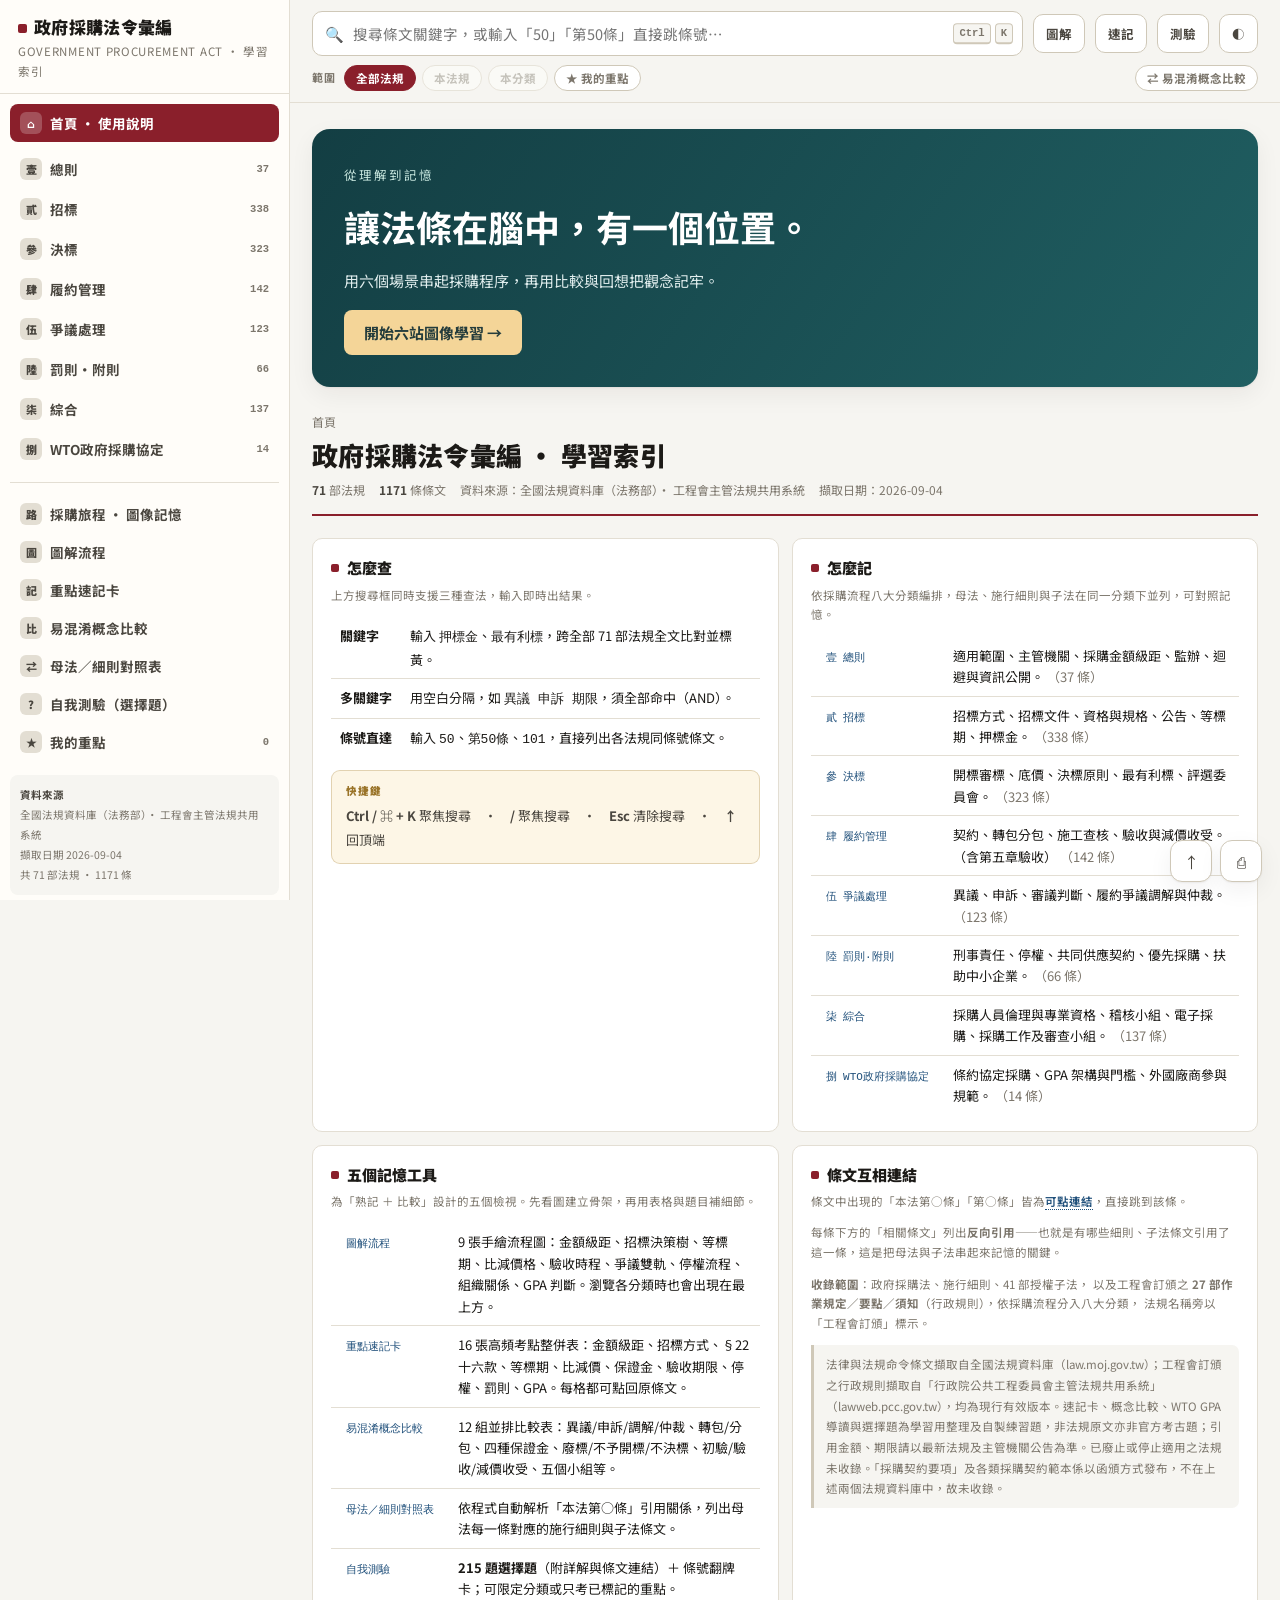
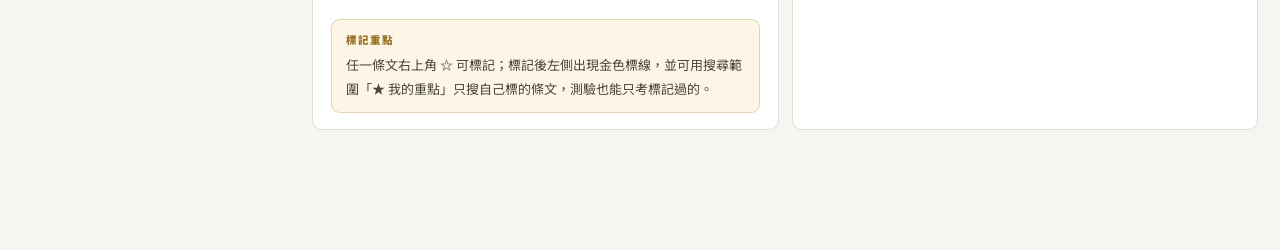
==== 政府採購法令彙編-單檔版.html @ 4bc6023f "Add visual procurement learning journey and recall exercises" ====
<!DOCTYPE html>
<html lang="zh-Hant-TW" data-theme="light">
<head>
<meta charset="utf-8">
<meta name="viewport" content="width=device-width, initial-scale=1">
<title>政府採購法令彙編 · 學習索引網站</title>
<link rel="preconnect" href="https://fonts.googleapis.com">
<link rel="preconnect" href="https://fonts.gstatic.com" crossorigin>
<link href="https://fonts.googleapis.com/css2?family=Noto+Sans+TC:wght@400;500;700;900&family=Noto+Serif+TC:wght@400;600;700&display=swap" rel="stylesheet">
<style>
:root{
  --bg:#f6f5f1; --bg2:#fffdf9; --panel:#ffffff; --ink:#1c1a17; --ink2:#4a463f; --ink3:#7c766c;
  --line:#e3ded3; --line2:#cfc8b8; --accent:#8a1f2b; --accent2:#b8323f; --accent-soft:#fbeeef;
  --gold:#9a7429; --gold-soft:#fdf6e6; --blue:#1f4f7a; --blue-soft:#eaf2f8;
  --mark:#ffe08a; --mark-ink:#4a3500;
  --shadow:0 1px 2px rgba(30,25,15,.06),0 8px 24px rgba(30,25,15,.06);
  --mono:ui-monospace,"Cascadia Mono",Consolas,monospace;
  --sans:"Noto Sans TC",system-ui,"Microsoft JhengHei",sans-serif;
  --serif:"Noto Serif TC",Georgia,"PMingLiU",serif;
  --radius:10px;
}
@media (prefers-color-scheme: dark){
  :root:not([data-theme="light"]){
  --bg:#14161a; --bg2:#1a1d23; --panel:#1e2229; --ink:#e9e6e0; --ink2:#b6b1a8; --ink3:#8a857c;
  --line:#2c313a; --line2:#3d434e; --accent:#e2707c; --accent2:#f2909a; --accent-soft:#2e1f22;
  --gold:#d6ad5c; --gold-soft:#2a2418; --blue:#7fb3dd; --blue-soft:#17242f;
  --mark:#6b5416; --mark-ink:#ffe9a8;
  --shadow:0 1px 2px rgba(0,0,0,.4),0 8px 24px rgba(0,0,0,.35);
  color-scheme:dark;
  }
}
[data-theme="dark"]{
  --bg:#14161a; --bg2:#1a1d23; --panel:#1e2229; --ink:#e9e6e0; --ink2:#b6b1a8; --ink3:#8a857c;
  --line:#2c313a; --line2:#3d434e; --accent:#e2707c; --accent2:#f2909a; --accent-soft:#2e1f22;
  --gold:#d6ad5c; --gold-soft:#2a2418; --blue:#7fb3dd; --blue-soft:#17242f;
  --mark:#6b5416; --mark-ink:#ffe9a8;
  --shadow:0 1px 2px rgba(0,0,0,.4),0 8px 24px rgba(0,0,0,.35);
  color-scheme:dark;
}
*{box-sizing:border-box}
html,body{margin:0;padding:0}
body{background:var(--bg);color:var(--ink);font-family:var(--sans);font-size:15px;line-height:1.75;
  -webkit-font-smoothing:antialiased}
a{color:inherit}
button{font-family:inherit;font-size:inherit;color:inherit;background:none;border:none;cursor:pointer}
mark{background:var(--mark);color:var(--mark-ink);border-radius:2px;padding:0 1px;font-weight:500}
::-webkit-scrollbar{width:10px;height:10px}
::-webkit-scrollbar-thumb{background:var(--line2);border-radius:6px;border:2px solid var(--bg)}
::-webkit-scrollbar-track{background:transparent}

.app{display:grid;grid-template-columns:290px minmax(0,1fr);min-height:100vh}
.side{background:var(--bg2);border-right:1px solid var(--line);position:sticky;top:0;height:100vh;
  display:flex;flex-direction:column;z-index:30}
.main{min-width:0;display:flex;flex-direction:column}

.brand{padding:16px 18px 12px;border-bottom:1px solid var(--line)}
.brand h1{margin:0;font-size:17px;font-weight:900;letter-spacing:.02em;line-height:1.3}
.brand .sub{font-size:11.5px;color:var(--ink3);margin-top:3px;letter-spacing:.06em}
.brand .seal{display:inline-block;width:9px;height:9px;background:var(--accent);border-radius:2px;margin-right:7px;vertical-align:1px}

.navwrap{flex:1;overflow-y:auto;padding:10px 10px 30px}
.navsec{margin-bottom:2px}
.navcat{display:flex;align-items:center;gap:8px;width:100%;text-align:left;padding:8px 10px;border-radius:8px;
  font-weight:700;font-size:13.5px;color:var(--ink2);transition:.13s}
.navcat:hover{background:var(--accent-soft);color:var(--accent)}
.navcat.on{background:var(--accent);color:#fff}
.navcat .ci{width:22px;height:22px;flex:0 0 22px;border-radius:6px;display:grid;place-items:center;
  font-size:11px;font-weight:900;background:var(--line);color:var(--ink2)}
.navcat.on .ci{background:rgba(255,255,255,.22);color:#fff}
.navcat .cn{flex:1;min-width:0}
.navcat .cc{font-size:10.5px;color:var(--ink3);font-family:var(--mono)}
.navcat.on .cc{color:rgba(255,255,255,.75)}
.navlaws{padding:2px 0 6px 12px;margin-left:20px;border-left:1px solid var(--line)}
.navlaw{display:block;width:100%;text-align:left;padding:5px 9px;border-radius:6px;font-size:12.5px;
  color:var(--ink3);line-height:1.45;transition:.12s}
.navlaw:hover{background:var(--accent-soft);color:var(--accent)}
.navlaw.on{background:var(--accent-soft);color:var(--accent);font-weight:700}

.top{position:sticky;top:0;z-index:25;background:color-mix(in srgb,var(--bg) 88%,transparent);
  backdrop-filter:blur(12px);border-bottom:1px solid var(--line);padding:11px 22px}
.topin{display:flex;gap:10px;align-items:center;max-width:1180px;margin:0 auto}
.searchbox{flex:1;position:relative;min-width:0}
.searchbox input{width:100%;padding:11px 96px 11px 40px;border:1.5px solid var(--line2);border-radius:var(--radius);
  background:var(--panel);color:var(--ink);font-size:14.5px;font-family:var(--sans);outline:none;transition:.15s}
.searchbox input:focus{border-color:var(--accent);box-shadow:0 0 0 3px var(--accent-soft)}
.searchbox .ic{position:absolute;left:13px;top:50%;transform:translateY(-50%);color:var(--ink3);pointer-events:none;font-size:15px}
.searchbox .kbd{position:absolute;right:10px;top:50%;transform:translateY(-50%);display:flex;gap:4px;pointer-events:none}
.kbd b{font:600 10.5px/1 var(--mono);color:var(--ink3);background:var(--bg);border:1px solid var(--line2);
  border-bottom-width:2px;border-radius:4px;padding:4px 5px}
.tbtn{padding:9px 12px;border:1.5px solid var(--line2);border-radius:var(--radius);background:var(--panel);
  font-size:12.5px;font-weight:700;color:var(--ink2);white-space:nowrap;transition:.13s}
.tbtn:hover{border-color:var(--accent);color:var(--accent)}
.tbtn.on{background:var(--accent);border-color:var(--accent);color:#fff}

.scoperow{display:flex;gap:6px;align-items:center;max-width:1180px;margin:9px auto 0;flex-wrap:wrap}
.chip{padding:4px 11px;border-radius:999px;border:1px solid var(--line2);font-size:11.5px;font-weight:700;
  color:var(--ink3);background:var(--panel);transition:.12s}
.chip:hover{border-color:var(--accent);color:var(--accent)}
.chip.on{background:var(--accent);border-color:var(--accent);color:#fff}
.scoperow .lbl{font-size:11px;color:var(--ink3);font-weight:700;letter-spacing:.08em;margin-right:2px}

.content{max-width:1180px;margin:0 auto;padding:26px 22px 120px;width:100%}
.crumb{font-size:12px;color:var(--ink3);margin-bottom:6px;letter-spacing:.04em}
.crumb b{color:var(--accent);font-weight:700}
.lawhead{border-bottom:2px solid var(--accent);padding-bottom:14px;margin-bottom:22px}
.lawhead h2{margin:0;font-size:26px;font-weight:900;letter-spacing:.01em;line-height:1.3}
.lawmeta{display:flex;gap:14px;flex-wrap:wrap;margin-top:8px;font-size:12px;color:var(--ink3);align-items:center}
.lawmeta span b{color:var(--ink2);font-weight:700}
.pill{display:inline-block;padding:2px 9px;border-radius:999px;font-size:11px;font-weight:700;
  background:var(--gold-soft);color:var(--gold);border:1px solid color-mix(in srgb,var(--gold) 30%,transparent)}
.pill.b{background:var(--blue-soft);color:var(--blue);border-color:color-mix(in srgb,var(--blue) 30%,transparent)}
.pill.r{background:var(--accent-soft);color:var(--accent);border-color:color-mix(in srgb,var(--accent) 30%,transparent)}

.chdiv{display:flex;align-items:center;gap:12px;margin:34px 0 16px}
.chdiv:first-child{margin-top:4px}
.chdiv h3{margin:0;font-size:15px;font-weight:900;color:var(--accent);letter-spacing:.06em;white-space:nowrap}
.chdiv .ln{flex:1;height:1px;background:linear-gradient(90deg,var(--line2),transparent)}

.art{background:var(--panel);border:1px solid var(--line);border-radius:var(--radius);padding:15px 18px;
  margin-bottom:11px;scroll-margin-top:140px;transition:.18s;position:relative}
.art:hover{border-color:var(--line2);box-shadow:var(--shadow)}
.art.flash{border-color:var(--accent);box-shadow:0 0 0 3px var(--accent-soft)}
.art.marked{border-left:4px solid var(--gold)}
.arthd{display:flex;align-items:center;gap:9px;margin-bottom:9px;flex-wrap:wrap}
.artno{font-weight:900;font-size:15px;color:var(--accent);letter-spacing:.02em}
.artch{font-size:11px;color:var(--ink3);background:var(--bg);border:1px solid var(--line);
  padding:1px 8px;border-radius:999px}
.artacts{margin-left:auto;display:flex;gap:4px;opacity:.25;transition:.15s}
.art:hover .artacts,.art:focus-within .artacts{opacity:1}
.art.marked .artacts{opacity:1}
.iact{width:27px;height:27px;border-radius:7px;display:grid;place-items:center;color:var(--ink3);
  border:1px solid transparent;font-size:13px;transition:.12s}
.iact:hover{background:var(--bg);border-color:var(--line2);color:var(--accent)}
.iact.act{color:var(--gold)}
.artbody{font-family:var(--serif);font-size:15.5px;line-height:1.95;color:var(--ink)}
.artbody p{margin:0 0 7px;position:relative}
.artbody p:last-child{margin-bottom:0}
.artbody p.num{padding-left:26px}
.artbody p.num::before{content:attr(data-n);position:absolute;left:0;top:.35em;font:700 10.5px/1 var(--mono);
  color:var(--ink3);background:var(--bg);border:1px solid var(--line);border-radius:5px;
  width:19px;height:19px;display:grid;place-items:center}
.xref{color:var(--blue);border-bottom:1px dotted var(--blue);cursor:pointer;font-weight:600}
.xref:hover{background:var(--blue-soft)}
.relbar{margin-top:11px;padding-top:9px;border-top:1px dashed var(--line);display:flex;gap:6px;
  flex-wrap:wrap;align-items:center}
.relbar .rl{font-size:10.5px;font-weight:800;color:var(--ink3);letter-spacing:.08em;margin-right:2px}
.relchip{font-size:11px;padding:2px 9px;border-radius:6px;background:var(--blue-soft);color:var(--blue);
  border:1px solid color-mix(in srgb,var(--blue) 22%,transparent);font-weight:600;transition:.12s}
.relchip:hover{background:var(--blue);color:#fff}

.rescount{font-size:12.5px;color:var(--ink3);margin-bottom:14px;padding-bottom:10px;border-bottom:1px solid var(--line)}
.rescount b{color:var(--accent);font-weight:900;font-size:15px}
.resgrp{margin-bottom:20px}
.resgrp h4{margin:0 0 8px;font-size:13px;font-weight:900;color:var(--ink2);display:flex;align-items:center;gap:8px}
.resgrp h4 .n{font:700 10.5px/1 var(--mono);color:var(--ink3);background:var(--bg);
  border:1px solid var(--line);padding:3px 6px;border-radius:5px}
.res{display:block;width:100%;text-align:left;background:var(--panel);border:1px solid var(--line);
  border-radius:9px;padding:11px 14px;margin-bottom:6px;transition:.13s}
.res:hover{border-color:var(--accent);background:var(--accent-soft)}
.res .rno{font-weight:900;color:var(--accent);font-size:13px;margin-right:8px}
.res .rch{font-size:10.5px;color:var(--ink3)}
.res .rtx{font-family:var(--serif);font-size:13.5px;color:var(--ink2);line-height:1.7;margin-top:4px;
  display:-webkit-box;-webkit-line-clamp:3;-webkit-box-orient:vertical;overflow:hidden}
.empty{text-align:center;padding:70px 20px;color:var(--ink3)}
.empty .big{font-size:40px;margin-bottom:10px;opacity:.4}
.empty h3{margin:0 0 6px;font-size:16px;color:var(--ink2)}
.empty p{margin:0;font-size:13px;line-height:2}
.empty code{background:var(--panel);border:1px solid var(--line);padding:1px 6px;border-radius:4px;
  font-family:var(--mono);font-size:12px;color:var(--accent)}

.grid{display:grid;gap:13px}
.g2{grid-template-columns:repeat(auto-fit,minmax(320px,1fr))}
.grid>.card.wide{grid-column:1/-1}

/* 圖解 */
figure.dg{margin:0}
figure.dg .svgwrap{overflow-x:auto;background:var(--bg);border:1px solid var(--line);
  border-radius:10px;padding:16px 14px}
figure.dg svg{display:block;margin:0 auto}
figure.dg .hint-scroll{display:none;font-size:11px;color:var(--ink3);margin-bottom:7px;
  letter-spacing:.04em}
@media(max-width:900px){figure.dg .hint-scroll{display:block}}
figure.dg figcaption{font-size:12.5px;line-height:1.85;color:var(--ink3);margin-top:11px;
  padding-left:11px;border-left:3px solid var(--accent)}
.dgnav{display:flex;gap:6px;flex-wrap:wrap;margin-bottom:18px}
.dgcard{background:var(--panel);border:1px solid var(--line);border-radius:var(--radius);
  padding:16px 18px;margin-bottom:16px}
.dgcard>h3{margin:0 0 12px;font-size:15px;font-weight:900;display:flex;align-items:center;gap:8px}
.dgcard>h3 .dot{width:8px;height:8px;border-radius:2px;background:var(--accent);flex:0 0 8px}
@media print{figure.dg .svgwrap{overflow:visible;border:none;background:none}}

/* 表格式（ASCII）條文 */
.mono{font-family:var(--mono);font-size:12px;line-height:1.5;white-space:pre;overflow-x:auto;
  background:var(--bg);border:1px solid var(--line);border-radius:8px;padding:12px 14px;margin:0}

/* 概念比較 */
.cmptbl{width:100%;border-collapse:separate;border-spacing:0;font-size:13px}
.cmptbl th{position:sticky;top:0;background:var(--panel);text-align:left;font-size:11.5px;font-weight:900;
  color:var(--accent);padding:9px 11px;border-bottom:2px solid var(--accent);white-space:nowrap;z-index:2}
.cmptbl th:first-child{color:var(--ink3);border-bottom-color:var(--line2)}
.cmptbl td{padding:10px 11px;border-bottom:1px solid var(--line);vertical-align:top;line-height:1.7}
.cmptbl td:first-child{font-weight:800;color:var(--ink2);white-space:nowrap;background:var(--bg);
  font-size:12px;border-right:1px solid var(--line)}
.cmptbl tr:last-child td{border-bottom:none}
.cmptbl tbody tr:hover td{background:color-mix(in srgb,var(--accent-soft) 55%,transparent)}
.cmptbl tbody tr:hover td:first-child{background:var(--accent-soft)}
.cmpnav{display:flex;gap:6px;flex-wrap:wrap;margin-bottom:18px}

/* 選擇題 */
.mcq{background:var(--panel);border:1px solid var(--line);border-radius:14px;padding:24px 24px 20px;
  box-shadow:var(--shadow)}
.mcq .qn{font:800 11px/1 var(--mono);color:var(--ink3);letter-spacing:.1em;margin-bottom:10px}
.mcq .qt{font-family:var(--serif);font-size:16.5px;line-height:1.85;font-weight:600;margin-bottom:16px}
.opts{display:flex;flex-direction:column;gap:8px}
.opt{display:flex;gap:11px;align-items:flex-start;text-align:left;width:100%;padding:11px 14px;
  border:1.5px solid var(--line2);border-radius:9px;background:var(--panel);transition:.13s;line-height:1.7;font-size:14px}
.opt:hover:not(:disabled){border-color:var(--accent);background:var(--accent-soft)}
.opt:disabled{cursor:default}
.opt .lt{flex:0 0 22px;height:22px;border-radius:6px;display:grid;place-items:center;
  font:800 11px/1 var(--mono);background:var(--bg);border:1px solid var(--line2);color:var(--ink3);margin-top:2px}
.opt.right{border-color:#2f7d52;background:color-mix(in srgb,#2f7d52 12%,transparent)}
.opt.right .lt{background:#2f7d52;border-color:#2f7d52;color:#fff}
.opt.wrong{border-color:var(--accent);background:var(--accent-soft)}
.opt.wrong .lt{background:var(--accent);border-color:var(--accent);color:#fff}
.expl{margin-top:16px;padding:13px 15px;border-radius:9px;background:var(--gold-soft);
  border:1px solid color-mix(in srgb,var(--gold) 28%,transparent);font-size:13.5px;line-height:1.85}
.expl .lb{font-size:10.5px;font-weight:900;letter-spacing:.1em;color:var(--gold);margin-bottom:5px}
.expl b{color:var(--ink)}
.score{display:flex;gap:14px;justify-content:center;align-items:center;margin-top:14px;
  font-size:12.5px;color:var(--ink3);font-family:var(--mono);flex-wrap:wrap}
.score b{font-size:15px}
.score .ok{color:#2f7d52}
.score .ng{color:var(--accent)}
.bar{height:5px;border-radius:3px;background:var(--line);overflow:hidden;margin-top:14px}
.bar i{display:block;height:100%;background:var(--accent);transition:width .3s}
.card{background:var(--panel);border:1px solid var(--line);border-radius:var(--radius);padding:16px 18px}
.card h3{margin:0 0 4px;font-size:15px;font-weight:900;display:flex;align-items:center;gap:8px}
.card h3 .dot{width:8px;height:8px;border-radius:2px;background:var(--accent);flex:0 0 8px}
.card .hint{font-size:11.5px;color:var(--ink3);margin:0 0 12px;line-height:1.7}
table.t{width:100%;border-collapse:collapse;font-size:13px}
table.t th{text-align:left;font-size:11px;letter-spacing:.06em;color:var(--ink3);font-weight:800;
  padding:7px 9px;border-bottom:1.5px solid var(--line2);white-space:nowrap}
table.t td{padding:8px 9px;border-bottom:1px solid var(--line);vertical-align:top;line-height:1.65}
table.t tr:last-child td{border-bottom:none}
table.t tbody tr:hover{background:var(--bg)}
table.t td.k{font-weight:700;color:var(--ink);white-space:nowrap}
.ref{font-family:var(--mono);font-size:11px;color:var(--blue);cursor:pointer;white-space:nowrap}
.ref:hover{text-decoration:underline}
.tablewrap{overflow-x:auto}
.mnemo{background:var(--gold-soft);border:1px solid color-mix(in srgb,var(--gold) 28%,transparent);
  border-radius:9px;padding:11px 14px;margin-top:11px}
.mnemo .lb{font-size:10.5px;font-weight:900;letter-spacing:.1em;color:var(--gold);margin-bottom:4px}
.mnemo p{margin:0;font-size:13px;line-height:1.85;color:var(--ink2)}
.note{font-size:11.5px;color:var(--ink3);line-height:1.8;background:var(--bg);border-left:3px solid var(--line2);
  padding:9px 12px;border-radius:0 7px 7px 0;margin-top:12px}

.fcwrap{max-width:660px;margin:0 auto}
.fc{background:var(--panel);border:1px solid var(--line);border-radius:14px;padding:30px 26px;min-height:280px;
  display:flex;flex-direction:column;justify-content:center;box-shadow:var(--shadow)}
.fc .q{font-size:11px;font-weight:900;letter-spacing:.12em;color:var(--accent);margin-bottom:14px}
.fc .body{font-family:var(--serif);font-size:16px;line-height:1.95}
.fc .ans{margin-top:18px;padding-top:16px;border-top:1px dashed var(--line2)}
.fc .ans .big{font-size:22px;font-weight:900;color:var(--accent)}
.fc .ans .lw{font-size:12.5px;color:var(--ink3);margin-top:3px}
.fcbar{display:flex;gap:8px;justify-content:center;margin-top:16px;flex-wrap:wrap}
.fcstat{text-align:center;font-size:12px;color:var(--ink3);margin-top:12px;font-family:var(--mono)}
.blank{display:inline-block;min-width:56px;border-bottom:2px solid var(--accent);color:transparent;
  user-select:none;text-align:center;font-weight:900}
.blank.show{color:var(--accent);border-bottom-color:transparent}

.cmp{display:grid;grid-template-columns:1fr 1fr;gap:13px;align-items:start}
.cmpcol h4{margin:0 0 9px;font-size:12px;font-weight:900;letter-spacing:.08em;color:var(--ink3);
  padding-bottom:6px;border-bottom:1.5px solid var(--line2)}
@media(max-width:860px){.cmp{grid-template-columns:1fr}}

.sectitle{font-size:20px;font-weight:900;margin:0 0 4px}
.secsub{font-size:12.5px;color:var(--ink3);margin:0 0 20px;line-height:1.8}
.hidden{display:none!important}
.sk{position:fixed;bottom:18px;right:18px;z-index:60;display:flex;gap:8px}
.fab{width:42px;height:42px;border-radius:12px;background:var(--panel);border:1px solid var(--line2);
  box-shadow:var(--shadow);display:grid;place-items:center;font-size:15px;color:var(--ink2);transition:.15s}
.fab:hover{border-color:var(--accent);color:var(--accent)}
.mobtoggle{display:none}
.scrim{position:fixed;inset:0;background:rgba(0,0,0,.4);z-index:29;display:none}
.scrim.on{display:block}
@media(max-width:900px){
  .app{grid-template-columns:1fr}
  .side{position:fixed;left:0;top:0;width:280px;transform:translateX(-100%);transition:.22s;box-shadow:var(--shadow)}
  .side.open{transform:none}
  .mobtoggle{display:grid;place-items:center;width:38px;height:38px;flex:0 0 38px;
    border:1.5px solid var(--line2);border-radius:var(--radius);background:var(--panel)}
  .content{padding:18px 14px 110px}
  .lawhead h2{font-size:21px}
  .top{padding:9px 14px}
  .searchbox .kbd{display:none}
  .searchbox input{padding-right:14px}
}
@media print{
  .side,.top,.sk,.artacts,.relbar,.scrim{display:none!important}
  .app{display:block}
  .art{break-inside:avoid;border:none;border-bottom:1px solid #ccc;border-radius:0;box-shadow:none}
}

.journey-hero{background:linear-gradient(125deg,#133e43,#205f62);color:#fff;padding:32px;border-radius:18px;margin:0 0 24px;box-shadow:var(--shadow)}
.journey-hero small{color:#c5e4dc;letter-spacing:.16em}.journey-hero h2{font-size:clamp(24px,3vw,36px);line-height:1.5;margin:12px 0}.journey-hero p{color:#e1eeee}
.journey-start{background:#f4d598;color:#243c3c;border-radius:8px;padding:12px 20px;font-weight:700}
.journey-route{display:grid;grid-template-columns:repeat(6,1fr);gap:10px;margin:24px 0}.journey-route a{text-align:center;text-decoration:none;border:1px solid var(--line);border-radius:12px;padding:12px;background:var(--panel)}.journey-route span{display:block;font-size:28px;color:var(--blue)}
.journey-grid{display:grid;grid-template-columns:repeat(2,minmax(0,1fr));gap:22px;margin-bottom:24px}.journey-station{border:1px solid var(--line);border-radius:16px;overflow:hidden;background:var(--panel);scroll-margin-top:100px}.scene{display:flex;align-items:center;justify-content:space-between;background:var(--blue-soft);color:var(--blue);padding:20px 26px}.scene span{font-size:54px}.scene b{font:700 42px var(--mono);opacity:.45}.station-body{padding:24px}.station-body h3{font-size:24px;margin:4px 0 16px}.station-body small{color:var(--ink3)}.scene-example{padding:12px;border-left:3px solid var(--gold);background:var(--gold-soft)}.station-body details{border-top:1px solid var(--line);padding:14px 0}.station-body summary{cursor:pointer;font-weight:700}.station-actions{display:flex;flex-wrap:wrap;gap:8px;margin:14px 0}.station-body label{font-size:13px;cursor:pointer}.station-body input{accent-color:var(--blue)}
.journey button:focus-visible,.journey a:focus-visible,.journey summary:focus-visible,.journey-start:focus-visible{outline:3px solid var(--gold);outline-offset:4px}
@media(max-width:760px){.journey-grid{grid-template-columns:1fr}.journey-route{grid-template-columns:repeat(3,1fr)}.journey-hero{padding:24px}.station-body{padding:18px}}
@media print{.journey-hero{background:white;color:black}.journey-hero p,.journey-hero small{color:black}.journey-grid{display:block}.journey-station{break-inside:avoid;margin:16px 0}.station-actions,.station-body label{display:none}}

</style>
</head>
<body>
<div class="app">
  <aside class="side" id="side">
    <div class="brand">
      <h1><span class="seal"></span>政府採購法令彙編</h1>
      <div class="sub">GOVERNMENT PROCUREMENT ACT · 學習索引</div>
    </div>
    <nav class="navwrap" id="nav"></nav>
  </aside>

  <div class="main">
    <header class="top">
      <div class="topin">
        <button class="mobtoggle" id="mob" title="目錄">☰</button>
        <div class="searchbox">
          <span class="ic">🔍</span>
          <input id="q" type="search" autocomplete="off" spellcheck="false"
            placeholder="搜尋條文關鍵字，或輸入「50」「第50條」直接跳條號…">
          <span class="kbd"><b>Ctrl</b><b>K</b></span>
        </div>
        <button class="tbtn" id="btnDg" title="圖解流程">圖解</button>
        <button class="tbtn" id="btnMemo" title="速記卡">速記</button>
        <button class="tbtn" id="btnQuiz" title="自我測驗">測驗</button>
        <button class="tbtn" id="btnTheme" title="切換深淺色">◐</button>
      </div>
      <div class="scoperow" id="scoperow">
        <span class="lbl">範圍</span>
        <button class="chip on" data-scope="all">全部法規</button>
        <button class="chip" data-scope="law">本法規</button>
        <button class="chip" data-scope="cat">本分類</button>
        <button class="chip" data-scope="mark">★ 我的重點</button>
        <span style="flex:1"></span>
        <button class="chip" id="btnCmp">⇄ 易混淆概念比較</button>
      </div>
    </header>
    <main class="content" id="view"></main>
  </div>
</div>
<div class="scrim" id="scrim"></div>
<div class="sk">
  <button class="fab" id="fabTop" title="回到頂端">↑</button>
  <button class="fab" id="fabPrint" title="列印本頁">⎙</button>
</div>

<script>window.LAW = {"meta":{"generated":"2026-09-04","source":"全國法規資料庫（法務部）· 工程會主管法規共用系統","note":"法律與法規命令條文擷取自全國法規資料庫（law.moj.gov.tw）；工程會訂頒之行政規則擷取自「行政院公共工程委員會主管法規共用系統」（lawweb.pcc.gov.tw），均為現行有效版本。速記卡、概念比較、WTO GPA 導讀與選擇題為學習用整理及自製練習題，非法規原文亦非官方考古題；引用金額、期限請以最新法規及主管機關公告為準。已廢止或停止適用之法規未收錄。「採購契約要項」及各類採購契約範本係以函頒方式發布，不在上述兩個法規資料庫中，故未收錄。"},"cats":[{"id":"g","code":"壹","name":"總則","desc":"適用範圍、主管機關、採購金額級距、監辦、迴避與資訊公開。"},{"id":"b","code":"貳","name":"招標","desc":"招標方式、招標文件、資格與規格、公告、等標期、押標金。"},{"id":"d","code":"參","name":"決標","desc":"開標審標、底價、決標原則、最有利標、評選委員會。"},{"id":"p","code":"肆","name":"履約管理","desc":"契約、轉包分包、施工查核、驗收與減價收受。（含第五章驗收）"},{"id":"r","code":"伍","name":"爭議處理","desc":"異議、申訴、審議判斷、履約爭議調解與仲裁。"},{"id":"s","code":"陸","name":"罰則·附則","desc":"刑事責任、停權、共同供應契約、優先採購、扶助中小企業。"},{"id":"z","code":"柒","name":"綜合","desc":"採購人員倫理與專業資格、稽核小組、電子採購、採購工作及審查小組。"},{"id":"w","code":"捌","name":"WTO政府採購協定","desc":"條約協定採購、GPA 架構與門檻、外國廠商參與規範。","intro":"\n<p><b>一、GPA 的性質</b>：世界貿易組織《政府採購協定》(Agreement on Government Procurement, GPA) 屬\n<b>複邊協定</b>，只拘束簽署國，而非全體 WTO 會員。其開放範圍不是全面開放，而是逐一載明於各國的\n<b>市場開放清單</b>（適用機關、適用標的、門檻金額、保留條件）。我國之縣（市）政府及鄉鎮市公所不在開放範圍。</p>\n<p><b>二、我國的銜接方式</b>：我國於民國 88 年 5 月 27 日施行政府採購法，即是為配合 GPA 而制定；\n其招標方式（公開／選擇性／限制性）、等標期、異議申訴制度均對應 GPA 的架構。實際適用時，\n採購法<button class=\"ref\" data-go=\"A0030057#17\">§17</button>、\n<button class=\"ref\" data-go=\"A0030057#43\">§43</button>、\n<button class=\"ref\" data-go=\"A0030057#44\">§44</button>、\n<button class=\"ref\" data-go=\"A0030057#105\">§105</button>、\n<button class=\"ref\" data-go=\"A0030057#106\">§106</button>\n為主要的條約協定條款；未達門檻或不屬條約協定範圍者，則回到\n<b>外國廠商參與非條約協定採購處理辦法</b>處理。</p>\n<p><b>三、GPA 條文架構</b>：協定本身含序文及 24 條條文，另以附錄列出各國開放清單。主要規範事項為：\n適用對象及範圍、門檻金額與案件金額計算、<b>國民待遇與不歧視原則</b>、招標方式、邀標公告與決標資訊公開、\n招標文件與技術規範、廠商資格條件、等標期下限、投開決標程序、協商、\n<b>禁止以補償交易(Offset)作為資格條件或決標要件</b>、原產地認定、廠商申訴程序、國與國爭端解決、\n資訊提供義務、除外情況（國防安全等）、對開發中國家之特別待遇、政府採購委員會。</p>\n<div class=\"note\">本導讀係依行政院公共工程委員會全球資訊網「認識 WTO 政府採購協定」之內容整理，屬<b>學習用摘要</b>，\n非法規原文。GPA 另有 2012 年修正版（GPA 2012），門檻金額以特別提款權(SDR)計價、每兩年換算檢討一次，\n最新數值請以工程會「政府採購條約協定／我國門檻金額」公告為準。</div>\n"}],"memo":[{"wide":true,"t":"三大金額級距（最高頻考點）","h":"採購法本身不寫金額，金額由主管機關依 §12Ⅲ、§13Ⅲ 另行公告；巨額採購則規定於認定標準。","table":{"head":["級距","現行金額","法源","主要法律效果"],"rows":[["小額採購","新臺幣 <b>15 萬元</b>以下<br><span style=\"color:var(--ink3)\">（公告金額十分之一）</span>","<button class=\"ref\" data-go=\"A0030067#5\">未達公告金額招標辦法§5</button>","得不經公告程序，逕洽廠商採購；免適用公告及等標期規定。"],["公告金額","工程、財物、勞務均為<br>新臺幣 <b>150 萬元</b>","<button class=\"ref\" data-go=\"A0030057#13\">採購法§13Ⅲ</button>","① 應公開招標（<button class=\"ref\" data-go=\"A0030057#19\">§19</button>）② 主（會）計及有關單位<b>會同監辦</b>（<button class=\"ref\" data-go=\"A0030057#13\">§13</button>）③ 得提申訴（<button class=\"ref\" data-go=\"A0030057#76\">§76</button>）④ 應刊登政府採購公報。"],["查核金額","工程、財物 <b>5,000 萬元</b><br>勞務 <b>1,000 萬元</b>","<button class=\"ref\" data-go=\"A0030057#12\">採購法§12Ⅲ</button>","開標、比價、議價、決標及驗收應報請<b>上級機關派員監辦</b>；超底價 4% 決標須報上級核准（<button class=\"ref\" data-go=\"A0030057#53\">§53</button>）。"],["巨額採購","工程 <b>2 億元</b><br>財物 <b>1 億元</b><br>勞務 <b>2,000 萬元</b>","<button class=\"ref\" data-go=\"A0030099#8\">認定標準§8</button>","① 等標期 28 日 ② 廠商資格得從嚴（<button class=\"ref\" data-go=\"A0030099#5\">認定標準§5</button>）③ 應逐年提報使用情形及效益分析（<button class=\"ref\" data-go=\"A0030057#111\">§111</button>）。"]]},"mnemo":"<b>小十五 · 公一五○ · 查五千（勞一千）· 巨二億／一億／二千萬</b><br>公告金額必須<b>低於</b>查核金額（§13Ⅲ 明文）；小額採購＝公告金額的 <b>1/10</b>。","note":"公告金額自民國 112 年 1 月 1 日起由 100 萬元調整為 150 萬元；查核金額、小額採購金額未隨之調整。（行政院公共工程委員會「政府採購法之查核金額、公告金額及中央機關小額採購金額」修正案）"},{"t":"招標方式三分法","h":"採購法<button class=\"ref\" data-go=\"A0030057#18\">§18</button>的定義是選擇題最愛考的地方，注意「公告」與「家數」兩個關鍵字。","table":{"head":["方式","定義（§18）","適用情形"],"rows":[["公開招標","以<b>公告</b>方式邀請<b>不特定</b>廠商投標","公告金額以上採購之<b>原則</b>（<button class=\"ref\" data-go=\"A0030057#19\">§19</button>）。"],["選擇性招標","以<b>公告</b>方式<b>預先</b>依一定資格條件辦理廠商資格審查後，再邀請<b>符合資格</b>之廠商投標","<button class=\"ref\" data-go=\"A0030057#20\">§20</button> 五款：①經常性採購 ②審查須費時長久 ③準備投標需高額費用 ④資格條件複雜 ⑤研究發展事項。<br>經常性採購應建立<b>六家以上</b>合格名單（<button class=\"ref\" data-go=\"A0030057#21\">§21</button>）。"],["限制性招標","<b>不經公告</b>程序，邀請<b>二家以上</b>廠商<b>比價</b>，或僅邀請<b>一家</b>廠商<b>議價</b>","<button class=\"ref\" data-go=\"A0030057#22\">§22</button> 十六款情形之一（詳見下一張卡）。"]]},"mnemo":"<b>「公開＝公告＋不特定；選擇性＝公告＋先審資格；限制性＝不公告，二家比價／一家議價」</b><br>未達公告金額之招標方式：中央由主管機關定、地方由直轄市或縣（市）政府定（<button class=\"ref\" data-go=\"A0030057#23\">§23</button>）。"},{"wide":true,"t":"§22 限制性招標 十六款 · 分群記憶","h":"死背十六款很痛苦，依「為什麼不能競爭」分成六群記，考試時再回想款次。","table":{"head":["群組","款次","內容要旨"],"rows":[["① 無法competition","1、2、8","1 招標結果無廠商投標或無合格標（原條件未重大改變）／2 專屬權利、獨家製造供應、藝術品、秘密諮詢／8 集中交易或公開競價市場採購財物"],["② 緊急必要","3","遇不可預見之緊急事故，無法適時辦理公開或選擇性招標"],["③ 延續既有","4、6、7","4 後續維修、零配件、更換或擴充（相容互通需要）／6 原招標目的範圍內追加契約外工程，<b>未逾原主契約金額 50%</b>／7 原招標公告及文件<b>已敘明</b>擴充之期間、金額或數量"],["④ 評選優勝","9、10、11、13、14","9 委託專業／技術／資訊／社會福利服務，公開客觀評選優勝／10 設計競賽／11 指定地區採購房地產／13 專業領先自然人或學術、非營利機構之研究發展／14 文化藝術專業人士、機構、團體"],["⑤ 政策扶助","12","身心障礙者、原住民、受刑人個人及相關機構、監獄工場、慈善機構、庇護工場之非營利產品或勞務"],["⑥ 商業與兜底","15、16","15 公營事業為商業性轉售或製造供轉售之採購／16 其他經主管機關認定"]]},"mnemo":"<b>「無競爭、急、延續、評選、扶助、轉售＋兜底」</b><br>特別注意：第 13 款、第 14 款<b>不適用工程採購</b>（§22Ⅳ）；第 6 款的 <b>50%</b> 與第 7 款的「已敘明」是常考陷阱。"},{"wide":true,"t":"等標期下限一覽（招標期限標準）","h":"等標期＝自刊登政府採購公報日起至截止投標日止。四個級距，級距與金額級距一致。","table":{"head":["採購金額","公開招標<br>等標期（§2）","選擇性招標<br>資格審查（§3）"],"rows":[["未達公告金額","<b>7 日</b>","<b>7 日</b>"],["公告金額以上未達查核金額","<b>14 日</b>","<b>10 日</b><br><span style=\"color:var(--ink3)\">（公告金額以上未達巨額）</span>"],["查核金額以上未達巨額","<b>21 日</b>","同上 10 日"],["巨額採購","<b>28 日</b>","<b>14 日</b>"]]},"mnemo":"公開招標：<b>7 → 14 → 21 → 28</b>（等差 7 日）。<br>選擇性招標資格審查：<b>7 → 10 → 14</b>（只分三級，界線在巨額）。<br>§42Ⅱ 後續階段邀標之等標期由機關合理訂定，<b>但不得少於 7 日</b>。","note":"另有縮短等標期之規定（電子領標、電子投標、公開閱覽等），詳見<button class=\"ref\" data-go=\"A0030093#9\">招標期限標準§9</button>以下各條。"},{"wide":true,"t":"未達公告金額採購之招標方式","h":"中央機關依<button class=\"ref\" data-go=\"A0030057#23\">§23</button>授權訂定<button class=\"ref\" data-go=\"A0030067#1\">未達公告金額採購招標辦法</button>；以「公告金額十分之一」為分水嶺。","table":{"head":["金額","得採之方式","條文"],"rows":[["<b>逾</b>公告金額 1/10<br><span style=\"color:var(--ink3)\">（逾 15 萬、未達 150 萬）</span>","三選一：<br>① 符合 §22Ⅰ①～⑮ 者，採<b>限制性招標</b><br>② 符合 §22Ⅰ⑯ 者，敘明理由簽報機關首長或授權人員核准，採限制性招標，<b>免報經主管機關認定</b><br>③ 依 §49 公開徵求書面報價或企劃書，取得 <b>3 家以上</b>，擇符合需要者比價或議價","<button class=\"ref\" data-go=\"A0030067#2\">招標辦法§2</button>"],["第一次公告未達 3 家","經機關首長或授權人員核准，<b>改採限制性招標</b>；辦理第二次公告者，<b>不受 3 家限制</b>","<button class=\"ref\" data-go=\"A0030067#3\">招標辦法§3</button>"],["<b>公告金額 1/10 以下</b><br><span style=\"color:var(--ink3)\">（15 萬元以下＝小額採購）</span>","<b>得不經公告程序，逕洽廠商採購</b>，免提供報價或企劃書","<button class=\"ref\" data-go=\"A0030067#5\">招標辦法§5</button>"],["禁止規避","不得<b>意圖規避</b>本辦法之適用而分批辦理未達公告金額但逾公告金額 1/10 之採購","<button class=\"ref\" data-go=\"A0030067#6\">招標辦法§6</button>、<button class=\"ref\" data-go=\"A0030057#14\">採購法§14</button>"]]},"mnemo":"<b>「逾十分之一：限制性或三家比價；十分之一以下：逕洽廠商」</b><br>注意 §22Ⅰ⑯ 在未達公告金額時<b>免報主管機關認定</b>，這是與公告金額以上採購最大的差別。"},{"wide":true,"t":"決標原則與比減價格","h":"<button class=\"ref\" data-go=\"A0030057#52\">§52</button> 四種決標原則；<button class=\"ref\" data-go=\"A0030057#53\">§53</button>、<button class=\"ref\" data-go=\"A0030057#54\">§54</button> 的「三次」與「8%／4%」是計算題常客。","table":{"head":["項目","規定"],"rows":[["決標四原則（§52Ⅰ）","① 訂有底價：合於招標文件且<b>在底價以內</b>之最低標<br>② 未訂底價：合於招標文件、<b>標價合理</b>且在預算數額內之最低標<br>③ 最有利標<br>④ 複數決標"],["原則採最有利標（§52Ⅱ）","公告金額以上之<b>專業／技術／資訊／社會福利／文化創意</b>服務，以<b>不訂底價之最有利標</b>為原則。"],["超底價處理（§53）","洽最低標<b>減價一次</b>→仍超過則全體<b>比減價格，不得逾三次</b>→仍超底價而不逾預算且有緊急情事，經核准得決標，<b>不得超過底價 8%</b>；<b>查核金額以上超過 4%</b> 者，應先報上級機關核准。"],["未訂底價（§54）","逾評審委員會建議金額或預算金額時，減價一次→比減價格（機關得限制次數，<b>不得逾三次</b>）→仍逾越應<b>廢標</b>。"],["最有利標（§56）","依招標文件所定評審標準，就技術、品質、功能、商業條款或價格作<b>序位或計數</b>之綜合評選；未列入項目不得作為參考；綜合評選<b>不得逾三次</b>；仍無法評定應廢標。採最有利標決標<b>應先報經上級機關核准</b>。"]]},"mnemo":"<b>「減價一次、比減三次、超底八趴、查核四趴要報上級」</b><br>最有利標三個「先」：<b>先</b>報上級核准、評選項目<b>先</b>列入招標文件、協商<b>先</b>公告。"},{"wide":true,"t":"押標金 · 保證金額度","h":"額度規定在<button class=\"ref\" data-go=\"A0030079#9\">押標金保證金暨其他擔保作業辦法</button>，追繳與時效在<button class=\"ref\" data-go=\"A0030057#31\">採購法§31</button>。","table":{"head":["項目","額度","條文"],"rows":[["押標金","一定金額：不逾<b>預算金額或預估採購總額 5%</b><br>一定比率：不逾<b>標價 5%</b><br>絕對上限 <b>新臺幣 5,000 萬元</b><br>採單價決標者，應為一定金額","<button class=\"ref\" data-go=\"A0030079#9\">辦法§9</button>"],["履約保證金","一定金額：不逾<b>預算金額或預估採購總額 10%</b><br>一定比率：不逾<b>契約金額 10%</b><br>採單價決標者，應為一定金額","<button class=\"ref\" data-go=\"A0030079#15\">辦法§15</button>"],["差額保證金","總標價偏低：總標價與<b>底價 80%</b> 之差額<br>部分標價偏低：該部分標價與<b>該部分底價 70%</b> 之差額<br>未提出者，得不決標予該廠商；繳納期限應訂 <b>5 日以上</b>","<button class=\"ref\" data-go=\"A0030079#30\">辦法§30</button>、<button class=\"ref\" data-go=\"A0030057#58\">採購法§58</button>"],["押標金不發還／追繳","七款事由：①虛偽不實文件投標 ②借用他人名義或容許他人借用 ③冒用他人名義 ④得標後拒不簽約 ⑤得標後未於期限繳足保證金或提供擔保 ⑥對採購有關人員行求、期約或交付不正利益 ⑦其他經主管機關認定影響採購公正之違法行為","<button class=\"ref\" data-go=\"A0030057#31\">採購法§31Ⅱ</button>"],["追繳時效","請求權<b>5 年</b>不行使而消滅；自不予開標、不予決標、廢標或決標日起逾 <b>15 年</b>者，不得行使","<button class=\"ref\" data-go=\"A0030057#31\">採購法§31Ⅳ～Ⅵ</button>"]]},"mnemo":"<b>「押五、履十、上限五千萬；差額八成／七成；追繳五年、除斥十五年」</b>"},{"wide":true,"t":"驗收流程與法定期限","h":"母法<button class=\"ref\" data-go=\"A0030057#71\">§71</button>～<button class=\"ref\" data-go=\"A0030057#73\">§73</button>訂原則，期限全在施行細則<button class=\"ref\" data-go=\"A0030058#92\">§92</button>～<button class=\"ref\" data-go=\"A0030058#95\">§95</button>。","table":{"head":["階段","期限","條文"],"rows":[["廠商通知竣工 → 機關會同核對確定是否竣工","<b>7 日</b>內","<button class=\"ref\" data-go=\"A0030058#92\">細則§92Ⅰ</button>"],["監造單位送竣工圖表、結算明細表等資料","竣工後 <b>7 日</b>內","<button class=\"ref\" data-go=\"A0030058#92\">細則§92Ⅱ</button>"],["機關辦理<b>初驗</b>（有初驗程序者）","收受全部資料之日起 <b>30 日</b>內","<button class=\"ref\" data-go=\"A0030058#92\">細則§92Ⅱ</button>"],["<b>有</b>初驗程序者辦理驗收","初驗合格後 <b>20 日</b>內","<button class=\"ref\" data-go=\"A0030058#93\">細則§93</button>"],["<b>無</b>初驗程序者辦理驗收","接獲備驗通知或可得驗收程序完成後 <b>30 日</b>內","<button class=\"ref\" data-go=\"A0030058#94\">細則§94</button>"],["延期","有特殊情形須延期者，應經機關首長或其授權人員核准","<button class=\"ref\" data-go=\"A0030058#95\">細則§95</button>"]]},"mnemo":"<b>「七、七、三十；有初驗二十，無初驗三十」</b><br>減價收受（<button class=\"ref\" data-go=\"A0030057#72\">§72Ⅱ</button>）：<b>查核金額以上</b>應先報上級機關核准；未達查核金額經機關首長或授權人員核准。<br>承辦採購單位人員<b>不得</b>為所辦採購之主驗人或樣品材料檢驗人（<button class=\"ref\" data-go=\"A0030057#71\">§71Ⅲ</button>）。"},{"t":"監辦制度：誰來監、監什麼","h":"兩條容易混淆，關鍵在<b>金額級距</b>與<b>監辦主體</b>。","table":{"head":["條文","門檻","監辦主體","監辦事項"],"rows":[["<button class=\"ref\" data-go=\"A0030057#12\">§12</button>","<b>查核金額</b>以上","<b>上級機關</b>派員監辦<br><span style=\"color:var(--ink3)\">（上級機關得訂授權條件由機關自辦）</span>","開標、比價、議價、決標、驗收"],["<button class=\"ref\" data-go=\"A0030057#13\">§13</button>","<b>公告金額</b>以上","機關<b>主（會）計及有關單位</b>會同監辦<br><span style=\"color:var(--ink3)\">（有特殊情形者除外）</span>","開標、比價、議價、決標、驗收"]]},"mnemo":"<b>「查核找上級，公告找主計」</b>；兩者監辦事項相同（開比議決驗）。<br>未達查核金額但<b>決標金額</b>或<b>契約變更後金額</b>達查核金額者，應<b>補具文件送上級機關備查</b>（§12Ⅱ）。"},{"wide":true,"t":"爭議處理：兩條路徑","h":"採購法第六章把爭議一分為二——<b>招標審標決標</b>爭議走異議申訴；<b>履約</b>爭議走調解仲裁。","table":{"head":["","招標／審標／決標爭議","履約爭議"],"rows":[["法條","<button class=\"ref\" data-go=\"A0030057#74\">§74</button>～<button class=\"ref\" data-go=\"A0030057#84\">§84</button>","<button class=\"ref\" data-go=\"A0030057#85-1\">§85-1</button>～<button class=\"ref\" data-go=\"A0030057#85-4\">§85-4</button>"],["程序","異議 → 申訴 → 審議判斷","協議不成 → 調解 或 仲裁"],["受理機關","招標機關（異議）→ 採購申訴審議委員會（申訴）","採購申訴審議委員會（調解）／仲裁機構"],["效力","審議判斷<b>視同訴願決定</b>（<button class=\"ref\" data-go=\"A0030057#83\">§83</button>）→ 續行行政訴訟","調解成立與確定判決同一效力；仲裁判斷同確定判決"],["特別規定","公告金額以上始得申訴；<b>追繳押標金爭議不受公告金額限制</b>（<button class=\"ref\" data-go=\"A0030057#76\">§76Ⅳ</button>）","調解屬廠商申請者<b>機關不得拒絕</b>；工程及技術服務採購因機關不同意調解建議／方案致調解不成立者，廠商提付仲裁<b>機關不得拒絕</b>（先調後仲）"]]},"mnemo":"<b>「招審決走異議申訴，履約走調解仲裁」</b><br>工程及技服的「<b>強制仲裁</b>」是 §85-1Ⅱ 的重點：機關對調解建議／方案不同意 → 廠商提仲裁 → 機關不得拒絕。"},{"wide":true,"t":"異議 · 申訴 期限總表","h":"全部都是「<b>次日</b>起算」，日數只有 10、15、20、40 四種，務必分清楚適用對象。","table":{"head":["情形","期限","條文"],"rows":[["對<b>招標文件規定</b>提出異議","自公告或邀標之次日起<b>等標期 1/4</b>（尾數不足一日以一日計），<b>但不得少於 10 日</b>","<button class=\"ref\" data-go=\"A0030057#75\">§75Ⅰ①</button>"],["對招標文件之<b>釋疑、後續說明、變更或補充</b>提出異議","接獲通知或公告之次日起 <b>10 日</b>","<button class=\"ref\" data-go=\"A0030057#75\">§75Ⅰ②</button>"],["對採購<b>過程、結果</b>提出異議","接獲通知或公告之次日起 <b>10 日</b>；未經通知公告者為知悉或可得知悉之次日起 10 日，<b>至遲不得逾決標日之次日起 15 日</b>","<button class=\"ref\" data-go=\"A0030057#75\">§75Ⅰ③</button>"],["<b>機關處理異議</b>","收受異議之次日起 <b>15 日</b>內處理並書面通知","<button class=\"ref\" data-go=\"A0030057#75\">§75Ⅱ</button>"],["<b>提起申訴</b>","收受異議處理結果或期限屆滿之次日起 <b>15 日</b>內","<button class=\"ref\" data-go=\"A0030057#76\">§76Ⅰ</button>"],["收受申訴書機關<b>移送</b>申訴會","收受之次日起 <b>3 日</b>內","<button class=\"ref\" data-go=\"A0030057#76\">§76Ⅲ</button>"],["<b>機關陳述意見</b>","收受申訴書副本之次日起 <b>10 日</b>內","<button class=\"ref\" data-go=\"A0030057#78\">§78Ⅰ</button>"],["<b>申訴會完成審議</b>","收受申訴書之次日起 <b>40 日</b>內，必要時<b>得延長 40 日</b>","<button class=\"ref\" data-go=\"A0030057#78\">§78Ⅱ</button>"],["<b>§101 停權</b>之異議","接獲通知之次日起 <b>20 日</b>內","<button class=\"ref\" data-go=\"A0030057#102\">§102Ⅰ</button>"],["<b>§101 停權</b>之申訴","收受異議處理結果或期限屆滿之次日起 <b>15 日</b>內，<b>不論是否逾公告金額</b>","<button class=\"ref\" data-go=\"A0030057#102\">§102Ⅱ</button>"]]},"mnemo":"<b>「異議十日（招標文件看等標期¼，至少十日）、機關十五、申訴十五、審議四十可再四十」</b><br>唯一的 <b>20 日</b> 出現在停權異議（§102Ⅰ），這是最容易被考的例外。"},{"wide":true,"t":"§101 停權事由（15 款）× §103 停權期間","h":"先記「期間三群」，再回頭對款次，比逐款硬背有效率。","table":{"head":["停權期間","款次","事由要旨"],"rows":[["<b>3 年</b>","1～5、15<br>及 6（判<b>有期徒刑</b>）","1 容許他人借用名義證件投標／2 借用或冒用他人名義證件投標／3 擅自減省工料情節重大／4 以虛偽不實文件投標訂約履約情節重大／5 受停業處分期間仍投標／15 對採購有關人員行求期約交付不正利益／6 犯 §87～§92 之罪經第一審有罪判決（判有期徒刑）"],["<b>1 年</b>","13、14<br>及 6（判<b>拘役、罰金或緩刑</b>）","13 破產程序中之廠商／14 歧視性別、原住民、身心障礙或弱勢團體人士情節重大"],["<b>3 月 → 6 月 → 1 年</b><br><span style=\"color:var(--ink3)\">（累進）</span>","7～12","7 得標後無正當理由不訂約／8 查驗或驗收不合格情節重大／9 驗收後不履行保固責任情節重大／10 可歸責於廠商致延誤履約期限情節重大／11 違反 §65 轉包／12 可歸責於廠商致解除或終止契約情節重大<br><b>累進規則</b>：通知日起前 5 年內未被刊登→3 個月；已被刊登 1 次→6 個月；累計 2 次以上→1 年"]]},"mnemo":"<b>「一到五加十五＝三年；十三、十四＝一年；七到十二＝三、六、十二個月累進」</b><br>程序要件（§101Ⅲ）：通知前應給予廠商<b>陳述意見</b>機會，並應成立<b>採購工作及審查小組</b>認定。<br>效果（§103Ⅰ）：不得<b>參加投標</b>、<b>作為決標對象</b>或<b>分包廠商</b>；機關因特殊需要經上級機關核准者不適用。"},{"wide":true,"t":"罰則速記（§87～§92）","h":"主體與行為態樣決定刑度；注意「廠商人員」與「對機關人員施強暴脅迫」是兩組不同條文。","table":{"head":["條文","行為","刑度"],"rows":[["<button class=\"ref\" data-go=\"A0030057#87\">§87Ⅰ</button>","施強暴、脅迫、藥劑或催眠術，使廠商不為投標、違本意投標，或使得標廠商放棄得標、轉包分包","1 年以上 7 年以下有期徒刑，得併科 300 萬元以下罰金"],["<button class=\"ref\" data-go=\"A0030057#87\">§87Ⅲ</button>","以詐術或其他非法方法，使廠商無法投標或開標發生不正確結果","5 年以下有期徒刑，得併科 100 萬元以下罰金"],["<button class=\"ref\" data-go=\"A0030057#87\">§87Ⅳ</button>","<b>圍標</b>：意圖影響決標價格或獲取不當利益，合意使廠商不投標或不為價格競爭","6 月以上 5 年以下有期徒刑，得併科 100 萬元以下罰金"],["<button class=\"ref\" data-go=\"A0030057#87\">§87Ⅴ</button>","<b>借牌</b>：借用他人名義或證件投標；容許他人借用本人名義或證件","3 年以下有期徒刑，得併科 100 萬元以下罰金"],["<button class=\"ref\" data-go=\"A0030057#88\">§88</button>","受託提供規劃、設計、審查、監造、專案管理或代辦採購廠商之人員，圖私人不法利益，違法限制或審查技術、工法、材料、設備、規格或廠商資格，因而獲利","1 年以上 7 年以下有期徒刑，得併科 300 萬元以下罰金"],["<button class=\"ref\" data-go=\"A0030057#89\">§89</button>","前述受託廠商人員洩漏或交付採購應秘密資訊，因而獲利","5 年以下有期徒刑、拘役或科或併科 100 萬元以下罰金"],["<button class=\"ref\" data-go=\"A0030057#90\">§90</button>","對機關採購人員或受託廠商人員施強暴脅迫，使其不為決定或為違本意之決定","1 年以上 7 年以下有期徒刑，得併科 300 萬元以下罰金"],["<button class=\"ref\" data-go=\"A0030057#91\">§91</button>","對前述人員施強暴脅迫，使其洩漏或交付採購應秘密資訊","5 年以下有期徒刑，得併科 100 萬元以下罰金"],["<button class=\"ref\" data-go=\"A0030057#92\">§92</button>","<b>兩罰規定</b>：廠商之代表人、代理人、受雇人或從業人員因執行業務犯本法之罪","除處罰行為人外，對<b>該廠商亦科以該條之罰金</b>"]]},"mnemo":"<b>「87 對廠商、88／89 內鬼、90／91 對公務員、92 兩罰」</b><br>刑度只有兩檔好記：<b>1～7 年＋300 萬</b>（強暴脅迫、內鬼圖利）與 <b>5 年以下＋100 萬</b>（詐術、洩密）。圍標 6 月～5 年、借牌 3 年以下另記。<br>§87Ⅰ、Ⅲ、Ⅳ 之<b>未遂犯罰之</b>（§87Ⅵ）。"},{"wide":true,"t":"履約管理重點（轉包 · 分包 · 契約變更）","table":{"head":["項目","規定","條文"],"rows":[["<b>轉包</b>","得標廠商應自行履行工程、勞務契約，<b>不得轉包</b>。轉包＝將原契約應自行履行之<b>全部或其主要部分</b>由其他廠商代為履行。財物契約需經一定履約過程、非以現成財物供應者，準用。","<button class=\"ref\" data-go=\"A0030057#65\">§65</button>"],["<b>分包</b>","分包＝<b>非轉包</b>而將契約之<b>部分</b>由其他廠商代為履行，<b>得</b>為之。分包契約報備並設定權利質權者，民法 §513 抵押權及 §816 添附請求權及於價金請求權；分包廠商就分包部分與得標廠商<b>連帶負瑕疵擔保責任</b>。","<button class=\"ref\" data-go=\"A0030057#67\">§67</button>"],["<b>違反轉包之效果</b>","機關得<b>解除契約、終止契約或沒收保證金</b>，並得要求損害賠償；並構成 §101Ⅰ⑪ 之停權事由。","<button class=\"ref\" data-go=\"A0030057#66\">§66</button>、<button class=\"ref\" data-go=\"A0030057#101\">§101Ⅰ⑪</button>"],["<b>政策變更終止</b>","因政策變更，廠商依約續行反而不符公共利益者，機關得報經上級機關核准，終止或解除部分或全部契約，並<b>補償廠商因此所生之損失</b>。","<button class=\"ref\" data-go=\"A0030057#64\">§64</button>"],["<b>契約範本</b>","各類採購契約以採用主管機關訂定之<b>範本</b>為原則；其要項及內容由主管機關參考國際及國內慣例定之。","<button class=\"ref\" data-go=\"A0030057#63\">§63</button>"],["<b>施工查核</b>","中央及直轄市、縣（市）政府應成立<b>工程施工查核小組</b>，定期查核所屬（轄）機關工程品質及進度。","<button class=\"ref\" data-go=\"A0030057#70\">§70Ⅲ</button>、<button class=\"ref\" data-go=\"D0070080#1\">施工查核作業辦法</button>"]]},"mnemo":"<b>「轉包＝全部或主要部分，禁止；分包＝部分，允許」</b>——差別在「主要部分」四個字。"},{"t":"採購人員倫理與利益迴避","table":{"head":["項目","規定","條文"],"rows":[["<b>利益迴避</b>","機關承辦、監辦採購人員<b>離職後 3 年內</b>不得為本人或代理廠商向原任職機關接洽處理離職前 <b>5 年內</b>與職務有關之事務。","<button class=\"ref\" data-go=\"A0030057#15\">§15</button>"],["<b>不正利益</b>","廠商不得以支付佣金、比例金、仲介費、後謝金或其他不正利益為條件促成契約成立；違反者機關得終止或解除契約，並將<b>二倍</b>之不正利益自契約價款中扣除。","<button class=\"ref\" data-go=\"A0030057#59\">§59</button>"],["<b>倫理準則</b>","主管機關應訂定採購人員倫理準則。","<button class=\"ref\" data-go=\"A0030057#112\">§112</button>、<button class=\"ref\" data-go=\"A0030095#1\">倫理準則</button>"],["<b>採購稽核</b>","主管機關、直轄市及縣（市）政府應成立<b>採購稽核小組</b>，稽核監督採購事宜。","<button class=\"ref\" data-go=\"A0030057#108\">§108</button>、<button class=\"ref\" data-go=\"A0030100#1\">稽核小組組織準則</button>"],["<b>採購專業人員</b>","機關辦理採購，應由採購專業人員為之；其資格、考試、訓練、發證及管理辦法由主管機關會同考試院定之。","<button class=\"ref\" data-go=\"A0030057#95\">§95</button>、<button class=\"ref\" data-go=\"A0030059#1\">專業人員辦法</button>"]]},"mnemo":"<b>「離職三年、回溯五年」</b>（§15）與 <b>「不正利益扣二倍」</b>（§59）是兩個最常出現的數字。"},{"wide":true,"t":"WTO 政府採購協定（GPA）要點","h":"此卡為學習摘要（依工程會「認識 WTO 政府採購協定」整理），非法規原文。","table":{"head":["要點","內容"],"rows":[["協定性質","<b>複邊協定</b>，僅拘束簽署國；開放範圍以各國<b>市場開放清單</b>為準（適用機關、標的、門檻金額、保留條件）。我國縣（市）政府及鄉鎮市公所<b>不在</b>開放範圍。"],["適用機關三級","中央機關 · 中央以下次一級地方機關(Sub-central) · 其他機關(Other Entity，多為港口、機場、水電、鐵道等公用事業)。"],["門檻金額","以<b>特別提款權(SDR)</b> 計價，各國換算為本國貨幣並<b>每兩年檢討調整一次</b>。一般簽署國參考值：中央機關產品與服務 13 萬 SDR；地方機關 20 萬 SDR；其他機關 40 萬 SDR；各機關工程案件 500 萬 SDR。<b>我國實際門檻以工程會公告為準。</b>"],["金額計算","以<b>開始招標時預估契約值</b>認定；<b>不得分割規避</b>；有選購條件者以最大可能總值估算；分次分案者以<b>一年</b>推算總值；租賃逾 12 個月另計殘值，未明訂租期者以<b>月租金 48 倍</b>計算。"],["核心原則","<b>國民待遇與不歧視</b>：不得因外資參與程度或產地而差別待遇。"],["招標方式","公開／選擇性／限制性三種，與我國採購法一致；限制性招標以協定第 15 條所列<b>十項</b>條件之一為限（含追加工程未逾原合約 <b>50%</b>）。"],["公開資訊","邀標公告應刊登指定刊物；<b>決標結果應於決標後 72 日內</b>公告。公告語文非英、法、西語者，應加刊其一之摘要。"],["等標期","一般狀況下公開招標<b>至少 40 天</b>，符合一定條件得縮短。"],["補償交易(Offset)","<b>不得</b>作為投標廠商資格條件或決標要件（開發中國家加入時得協商例外，且僅得作為資格條件）。"],["廠商申訴","各簽署國須建立廠商申訴制度，得向法院或獨立審議機關申訴；為配合此制度，<b>採購文件至少保存 3 年</b>。"],["除外情況","武器、彈藥、作戰物資或與國家安全、國防密切相關之採購；公共道德、秩序、安全、生命健康、智慧財產權、身心障礙組織與服刑人製品等必要處置。"]]},"mnemo":"<b>國內法對應</b>：<button class=\"ref\" data-go=\"A0030057#17\">§17</button>（外國廠商參與）、<button class=\"ref\" data-go=\"A0030057#43\">§43</button>／<button class=\"ref\" data-go=\"A0030057#44\">§44</button>（優惠與優先決標，<b>限非條約協定採購</b>）、<button class=\"ref\" data-go=\"A0030057#105\">§105</button>（特殊情形不適用招標決標規定）、<button class=\"ref\" data-go=\"A0030057#106\">§106</button>（駐國外機構採購）；未達門檻或非條約協定者適用<button class=\"ref\" data-go=\"A0030072#1\">外國廠商參與非條約協定採購處理辦法</button>。"}],"compare":[{"id":"bid","t":"三種招標方式","cat":"b","h":"最基本也最常考。判斷關鍵只有兩個：<b>有沒有公告</b>、<b>邀幾家</b>。","head":["比較點","公開招標","選擇性招標","限制性招標"],"rows":[["法條","<button class=\"ref\" data-go=\"A0030057#18\">§18Ⅱ</button>、<button class=\"ref\" data-go=\"A0030057#19\">§19</button>","<button class=\"ref\" data-go=\"A0030057#18\">§18Ⅲ</button>、<button class=\"ref\" data-go=\"A0030057#20\">§20</button>、<button class=\"ref\" data-go=\"A0030057#21\">§21</button>","<button class=\"ref\" data-go=\"A0030057#18\">§18Ⅳ</button>、<button class=\"ref\" data-go=\"A0030057#22\">§22</button>"],["是否公告","<b>公告</b>","<b>公告</b>（公告的是資格審查）","<b>不公告</b>"],["邀請對象","不特定廠商","先資格審查，再邀合格廠商","比價：<b>2 家以上</b><br>議價：<b>1 家</b>"],["適用時機","公告金額以上採購之<b>原則</b>","§20 五款：經常性採購／審查費時長久／準備投標需高額費用／資格條件複雜／研究發展","§22 十六款情形之一"],["特別規定","第一次開標未滿三家而流標者，第二次招標等標期得縮短且不受三家限制（<button class=\"ref\" data-go=\"A0030057#48\">§48Ⅱ</button>）","經常性採購應建立<b>六家以上</b>合格廠商名單；應予合格廠商<b>平等受邀機會</b>（<button class=\"ref\" data-go=\"A0030057#21\">§21</button>）","§22Ⅰ⑬⑭<b>不適用工程採購</b>（<button class=\"ref\" data-go=\"A0030057#22\">§22Ⅳ</button>）"],["等標期下限","7 / 14 / 21 / 28 日（<button class=\"ref\" data-go=\"A0030093#2\">期限標準§2</button>）","資格審查 7 / 10 / 14 日（<button class=\"ref\" data-go=\"A0030093#3\">期限標準§3</button>）","由機關合理訂定"]],"mnemo":"<b>公開＝公告＋不特定；選擇性＝公告＋先審資格；限制性＝不公告，二比一議。</b>"},{"id":"dispute","t":"異議 · 申訴 · 調解 · 仲裁","cat":"r","h":"第六章把爭議一分為二。前兩者處理「<b>招標審標決標</b>」，後兩者處理「<b>履約</b>」，受理機關與效力都不同。","head":["比較點","異議","申訴","調解","仲裁"],"rows":[["爭議類型","招標、審標、決標","同左","<b>履約</b>爭議","<b>履約</b>爭議"],["法條","<button class=\"ref\" data-go=\"A0030057#75\">§75</button>","<button class=\"ref\" data-go=\"A0030057#76\">§76</button>～<button class=\"ref\" data-go=\"A0030057#85\">§85</button>","<button class=\"ref\" data-go=\"A0030057#85-1\">§85-1</button>～<button class=\"ref\" data-go=\"A0030057#85-4\">§85-4</button>","<button class=\"ref\" data-go=\"A0030057#85-1\">§85-1Ⅰ②</button>"],["受理者","<b>招標機關</b>本身","採購申訴審議委員會","採購申訴審議委員會","仲裁機構"],["金額門檻","<b>無</b>門檻","原則<b>公告金額以上</b>；追繳押標金爭議<b>不受限</b>（<button class=\"ref\" data-go=\"A0030057#76\">§76Ⅳ</button>）","無","無"],["期限","招標文件：等標期 1/4（≥10 日）<br>釋疑變更／過程結果：<b>10 日</b><br>機關處理：<b>15 日</b>","<b>15 日</b>內提起<br>機關陳述意見 10 日<br>審議 <b>40 日</b>（得延 40 日）","無法定期限；調解方案異議期 <b>10 日</b>（<button class=\"ref\" data-go=\"A0030057#85-4\">§85-4Ⅱ</button>）","依仲裁法"],["效力","機關自行撤銷或變更（<button class=\"ref\" data-go=\"A0030057#84\">§84</button>）","審議判斷<b>視同訴願決定</b>（<button class=\"ref\" data-go=\"A0030057#83\">§83</button>）→ 可提行政訴訟","成立者與確定判決同一效力；<b>廠商申請調解機關不得拒絕</b>","判斷與確定判決同一效力"],["強制性","—","—","工程及技術服務：機關不同意調解建議／方案致不成立者，<b>廠商提付仲裁機關不得拒絕</b>（<button class=\"ref\" data-go=\"A0030057#85-1\">§85-1Ⅱ</button>）","同左（先調解後仲裁）"]],"mnemo":"<b>「招審決 → 異議、申訴；履約 → 調解、仲裁」</b><br>日數只有 10、15、20、40 四種：異議 10、機關處理 15、申訴 15、審議 40（可再 40）；唯一的 <b>20 日</b> 是 §101 停權異議（<button class=\"ref\" data-go=\"A0030057#102\">§102Ⅰ</button>）與 §85Ⅰ 機關另為處置的 20 日。"},{"id":"sub","t":"轉包 vs 分包","cat":"p","h":"差別只在「<b>全部或主要部分</b>」五個字，但法律效果天差地遠。","head":["比較點","轉包（禁止）","分包（允許）"],"rows":[["法條","<button class=\"ref\" data-go=\"A0030057#65\">§65</button>、<button class=\"ref\" data-go=\"A0030057#66\">§66</button>","<button class=\"ref\" data-go=\"A0030057#67\">§67</button>"],["定義","將原契約中應自行履行之<b>全部或其主要部分</b>，由其他廠商代為履行","<b>非轉包</b>而將契約之<b>部分</b>由其他廠商代為履行"],["是否允許","<b>不得</b>轉包","<b>得</b>分包"],["機關的處置","得<b>解除契約、終止契約或沒收保證金</b>，並得要求損害賠償（<button class=\"ref\" data-go=\"A0030057#66\">§66Ⅰ</button>）","—"],["責任","轉包廠商與得標廠商對機關負<b>連帶履行及賠償責任</b>；再轉包者亦同（<button class=\"ref\" data-go=\"A0030057#66\">§66Ⅱ</button>）","分包廠商就分包部分，與得標廠商<b>連帶負瑕疵擔保責任</b>（<button class=\"ref\" data-go=\"A0030057#67\">§67Ⅲ</button>）"],["停權","構成 <button class=\"ref\" data-go=\"A0030057#101\">§101Ⅰ⑪</button> 停權事由（3 個月～1 年累進）","—"],["其他","財物契約需經一定履約過程、非以現成財物供應者，<b>準用</b>（<button class=\"ref\" data-go=\"A0030057#65\">§65Ⅲ</button>）","分包契約報備並設定權利質權者，民法 §513 抵押權及 §816 添附請求權<b>及於價金請求權</b>（<button class=\"ref\" data-go=\"A0030057#67\">§67Ⅱ</button>）"]],"mnemo":"<b>轉包＝全部或主要部分（禁止、連帶責任、停權）；分包＝部分（允許、瑕疵擔保連帶）。</b>"},{"id":"bond","t":"四種押標金 · 保證金","cat":"b","h":"額度規定在<button class=\"ref\" data-go=\"A0030079#9\">押標金保證金暨其他擔保作業辦法</button>，母法只寫原則。","head":["比較點","押標金","履約保證金","保固保證金","差額保證金"],"rows":[["目的","擔保<b>投標</b>之誠信","擔保<b>履約</b>","擔保<b>保固</b>責任","擔保<b>標價偏低</b>仍能履約"],["法條","<button class=\"ref\" data-go=\"A0030057#30\">§30</button>、<button class=\"ref\" data-go=\"A0030057#31\">§31</button>","<button class=\"ref\" data-go=\"A0030057#30\">§30</button>、<button class=\"ref\" data-go=\"A0030057#32\">§32</button>","<button class=\"ref\" data-go=\"A0030057#30\">§30</button>","<button class=\"ref\" data-go=\"A0030057#58\">§58</button>、<button class=\"ref\" data-go=\"A0030079#30\">辦法§30</button>"],["額度","一定金額 ≤ 預算或預估總額 <b>5%</b><br>一定比率 ≤ 標價 <b>5%</b><br>上限 <b>5,000 萬元</b>","一定金額 ≤ 預算或預估總額 <b>10%</b><br>一定比率 ≤ 契約金額 <b>10%</b>","依招標文件訂定（辦法第四章）","總標價偏低：總標價與<b>底價 80%</b> 之差額<br>部分標價偏低：該部分標價與<b>該部分底價 70%</b> 之差額"],["繳納者","<b>投標</b>廠商","<b>得標</b>廠商","得標廠商","標價偏低之廠商"],["免收情形","<button class=\"ref\" data-go=\"A0030057#30\">§30Ⅰ</button> 四款：①勞務採購以免收為原則 ②未達公告金額之工程財物得免收 ③<b>議價</b>得免收押標金 ④依交易慣例無必要或可能","同左（②④款）","同左","—"],["不發還／追繳","<button class=\"ref\" data-go=\"A0030057#31\">§31Ⅱ</button> 七款；請求權 <b>5 年</b>，自相關日起逾 <b>15 年</b>不得行使","依<button class=\"ref\" data-go=\"A0030057#32\">§32</button>於招標文件規定之事由","同左","未提出者，<b>得不決標</b>予該廠商；繳納期限應訂 <b>5 日以上</b>"]],"mnemo":"<b>押五、履十、上限五千萬；差額八成／七成；追繳五年、除斥十五年。</b><br>「議價得免收<b>押標金</b>」是唯一只針對押標金的免收款（§30Ⅰ③）。"},{"id":"fail","t":"不予開標 · 不決標 · 廢標 · 撤銷決標","cat":"d","h":"四個結果常被混用，其實發動時點與法條各不相同。","head":["比較點","不予開標","不予決標","廢標","撤銷決標／終止解約"],"rows":[["時點","<b>開標前</b>發現","<b>開標後</b>發現","程序無法繼續時","<b>決標或簽約後</b>發現"],["法條","<button class=\"ref\" data-go=\"A0030057#50\">§50Ⅰ</button>、<button class=\"ref\" data-go=\"A0030057#48\">§48Ⅰ</button>","<button class=\"ref\" data-go=\"A0030057#50\">§50Ⅰ</button>","<button class=\"ref\" data-go=\"A0030057#50\">§50Ⅲ</button>、<button class=\"ref\" data-go=\"A0030057#48\">§48Ⅱ</button>、<button class=\"ref\" data-go=\"A0030057#54\">§54</button>","<button class=\"ref\" data-go=\"A0030057#50\">§50Ⅱ</button>"],["事由","<button class=\"ref\" data-go=\"A0030057#50\">§50Ⅰ</button> 七款（未依規定投標／文件不符／借冒名／不實文件／重大異常關聯／§103 停權中／其他影響採購公正之違法）","同左七款","§50Ⅰ 致程序無法繼續；未滿三家流標；§54 比減後仍逾預算","決標前有 §50Ⅰ 情形者"],["效果","該廠商之標不予開標","不決標予該廠商","宣布廢標，重新招標","撤銷決標、終止或解除契約，並<b>得追償損失</b>"],["例外","—","—","—","撤銷決標／終止解約<b>反不符公共利益</b>，經<b>上級機關核准</b>者，不在此限"]],"mnemo":"<b>開標前不予開標、開標後不決標、程序斷了廢標、決標後撤銷。</b>"},{"id":"accept","t":"初驗 · 驗收 · 部分驗收 · 減價收受","cat":"p","h":"母法<button class=\"ref\" data-go=\"A0030057#71\">§71</button>～<button class=\"ref\" data-go=\"A0030057#73\">§73</button> 定原則，期限全在施行細則。","head":["比較點","初驗","驗收","部分驗收","減價收受"],"rows":[["法條","<button class=\"ref\" data-go=\"A0030058#92\">細§92</button>","<button class=\"ref\" data-go=\"A0030057#71\">§71</button>、<button class=\"ref\" data-go=\"A0030057#72\">§72</button>、<button class=\"ref\" data-go=\"A0030058#93\">細§93</button>、<button class=\"ref\" data-go=\"A0030058#94\">細§94</button>","<button class=\"ref\" data-go=\"A0030057#72\">§72Ⅰ</button>、<button class=\"ref\" data-go=\"A0030058#98\">細§98Ⅰ</button>","<button class=\"ref\" data-go=\"A0030057#72\">§72Ⅱ</button>、<button class=\"ref\" data-go=\"A0030058#98\">細§98Ⅱ</button>"],["期限","收受全部資料之日起 <b>30 日</b>內","有初驗：初驗合格後 <b>20 日</b><br>無初驗：備驗後 <b>30 日</b>","—","—"],["要件","契約訂有初驗程序者","機關應<b>限期</b>辦理","不符部分<b>非屬重要</b>，其他部分能先行使用，且經檢討確有先行使用必要","不符規定但<b>不妨礙安全及使用需求</b>，亦無減少通常效用或契約預定效用，且不必拆換或拆換確有困難"],["核准層級","—","—","機關首長或其授權人員核准","<b>查核金額以上</b>：應先報<b>上級機關</b>核准<br>未達查核金額：機關首長或授權人員核准"],["價金","—","結算驗收證明書（<button class=\"ref\" data-go=\"A0030057#73\">§73</button>）","僅支付該部分驗收項目之價金，並得視不符情形<b>酌予保留</b>","依契約規定計算減價；契約未規定者依契約價金、市價、額外費用、所受損害或懲罰性違約金計算"]],"mnemo":"竣工確認 <b>7</b> 日 → 監造送件 <b>7</b> 日 → 初驗 <b>30</b> 日 → 有初驗驗收 <b>20</b> 日／無初驗 <b>30</b> 日。<br>承辦採購單位人員<b>不得</b>為主驗人或樣品材料檢驗人（<button class=\"ref\" data-go=\"A0030057#71\">§71Ⅲ</button>）。"},{"id":"pack","t":"統包 · 共同投標 · 複數決標 · 共同供應契約","cat":"d","h":"四個都是「把東西合起來」，但合的是<b>工作</b>、<b>廠商</b>、<b>標的</b>還是<b>機關</b>，完全不同。","head":["比較點","統包","共同投標","複數決標","共同供應契約"],"rows":[["合的是什麼","把<b>設計與施工</b>等併於同一契約","把<b>二家以上廠商</b>併為一個投標人","把<b>採購項目或數量</b>組合決標","把<b>多個機關</b>的共通需求併為一契約"],["法條","<button class=\"ref\" data-go=\"A0030057#24\">§24</button>、<button class=\"ref\" data-go=\"A0030063#1\">統包實施辦法</button>","<button class=\"ref\" data-go=\"A0030057#25\">§25</button>、<button class=\"ref\" data-go=\"A0030064#1\">共同投標辦法</button>","<button class=\"ref\" data-go=\"A0030057#52\">§52Ⅰ④</button>","<button class=\"ref\" data-go=\"A0030057#93\">§93</button>、<button class=\"ref\" data-go=\"A0030081#1\">共同供應契約實施辦法</button>"],["定義","將工程或財物採購中之<b>設計與施工、供應、安裝或一定期間之維修</b>等併於同一採購契約辦理招標","<b>二家以上</b>廠商共同具名投標，得標後共同具名簽約，<b>連帶負履行責任</b>","機關於招標文件中公告保留之採購項目或數量選擇之組合權利，但應合於<b>最低價格或最有利標</b>之競標精神","就<b>具有共通需求特性</b>之財物或勞務與廠商簽訂，供適用機關利用"],["限制／要件","基於<b>效率及品質</b>之要求","以能<b>增加競爭或無不當限制競爭</b>者為限；同業共同投標應符合公平交易法 §15Ⅰ但書；投標時應檢附<b>共同投標協議書</b>","應載明於招標文件","中央機關集中採購另依<button class=\"ref\" data-go=\"FL025855#1\">集中採購實施要點</button>"]],"mnemo":"<b>統包合「工作」、共同投標合「廠商」、複數決標合「標的」、共同供應契約合「機關」。</b>"},{"id":"super","t":"§12 上級機關監辦 vs §13 會同監辦","cat":"g","h":"兩條的監辦<b>事項完全相同</b>（開標、比價、議價、決標、驗收），差別只在門檻與監辦主體。","head":["比較點","§12 上級機關監辦","§13 會同監辦"],"rows":[["門檻","<b>查核金額</b>以上<br>（工程財物 5,000 萬／勞務 1,000 萬）","<b>公告金額</b>以上<br>（150 萬）"],["監辦主體","<b>上級機關</b>派員","機關<b>主（會）計及有關單位</b>"],["監辦事項","開標、比價、議價、決標、<b>驗收</b>","開標、比價、議價、決標、<b>驗收</b>"],["彈性","上級機關<b>得訂定授權條件</b>，由機關自行辦理","有<b>特殊情形</b>者，得不會同監辦"],["補行程序","未達查核金額但<b>決標金額</b>或<b>契約變更後金額</b>達查核金額者，應補具文件送上級機關<b>備查</b>（<button class=\"ref\" data-go=\"A0030057#12\">§12Ⅱ</button>）","—"],["授權訂定","查核金額由主管機關定之（§12Ⅲ）","公告金額應<b>低於</b>查核金額，由主管機關參酌<b>國際標準</b>定之（§13Ⅲ）；<br>會同監辦辦法由主管機關<b>會同行政院主計處</b>定之（§13Ⅳ）"]],"mnemo":"<b>「查核找上級，公告找主計」</b>；公告金額必須低於查核金額，且要參酌國際標準。"},{"id":"award","t":"最低標 vs 最有利標","cat":"d","h":"決標原則四種（<button class=\"ref\" data-go=\"A0030057#52\">§52Ⅰ</button>），實務上真正對立的是這兩種。","head":["比較點","訂有底價之最低標","未訂底價之最低標","最有利標"],"rows":[["法條","<button class=\"ref\" data-go=\"A0030057#52\">§52Ⅰ①</button>、<button class=\"ref\" data-go=\"A0030057#53\">§53</button>","<button class=\"ref\" data-go=\"A0030057#52\">§52Ⅰ②</button>、<button class=\"ref\" data-go=\"A0030057#54\">§54</button>","<button class=\"ref\" data-go=\"A0030057#52\">§52Ⅰ③</button>、<button class=\"ref\" data-go=\"A0030057#56\">§56</button>"],["得標條件","合於招標文件且<b>在底價以內</b>之最低標","合於招標文件、<b>標價合理</b>且在<b>預算數額以內</b>之最低標","合於招標文件之<b>最有利標</b>"],["超過上限時","減價<b>一次</b> → 比減價格<b>不得逾三次</b> → 仍超底價而不逾預算且有緊急情事，經核准得決標，<b>不得超過底價 8%</b>；<b>查核金額以上超過 4%</b> 應先報上級機關核准","減價<b>一次</b> → 比減價格（機關得限制次數，<b>不得逾三次</b>）→ 仍逾越應<b>廢標</b>","綜合評選<b>不得逾三次</b> → 仍無法評定應<b>廢標</b>"],["評選","—","得由評審委員會建議金額（§54）","就技術、品質、功能、商業條款或價格作<b>序位或計數</b>之綜合評選；<b>未列入招標文件之項目不得作為評選參考</b>"],["程序要件","—","—","應成立<b>評選委員會</b>（<button class=\"ref\" data-go=\"A0030057#94\">§94</button>：5 人以上，專家學者不得少於 <b>1/3</b>）；採最有利標決標<b>應先報經上級機關核准</b>"],["原則採用","—","—","公告金額以上之<b>專業／技術／資訊／社會福利／文化創意服務</b>，以<b>不訂底價之最有利標</b>為原則（<button class=\"ref\" data-go=\"A0030057#52\">§52Ⅱ</button>）"]],"mnemo":"<b>「減一次、比三次、超底八趴、查核四趴報上級」</b>；最有利標要「先報上級、先列項目、先公告協商」。"},{"id":"org","t":"五個小組／委員會","cat":"z","h":"名字都很像，用「<b>誰設、幾人、做什麼</b>」三個問題就能分清楚。","head":["名稱","法條","設立者","任務"],"rows":[["<b>採購工作及審查小組</b>","<button class=\"ref\" data-go=\"A0030057#11-1\">§11-1</button>、<button class=\"ref\" data-go=\"A0030315#1\">設置及作業辦法</button>","辦理採購之<b>機關</b>","<b>巨額工程採購應成立</b>；協助審查採購需求與經費、採購策略、招標文件，並提供諮詢。§101 停權通知前亦應由本小組認定是否該當各款情形（<button class=\"ref\" data-go=\"A0030057#101\">§101Ⅲ</button>）"],["<b>採購評選委員會</b>","<button class=\"ref\" data-go=\"A0030057#94\">§94</button>、<button class=\"ref\" data-go=\"A0030103#1\">組織準則</button>","辦理評選之<b>機關</b>","辦理<b>評選</b>；<b>5 人以上</b>，專家學者<b>不得少於 1/3</b>，且不得為政府機關現職人員"],["<b>採購稽核小組</b>","<button class=\"ref\" data-go=\"A0030057#108\">§108</button>、<button class=\"ref\" data-go=\"A0030100#1\">組織準則</button>","中央及直轄市、縣（市）<b>政府</b>","<b>稽核監督</b>採購事宜（事後、全面）"],["<b>工程施工查核小組</b>","<button class=\"ref\" data-go=\"A0030057#70\">§70Ⅲ</button>、<button class=\"ref\" data-go=\"D0070080#1\">作業辦法</button>","中央及直轄市、縣（市）<b>政府</b>","定期查核所屬（轄）機關<b>工程品質及進度</b>；以<b>現場查核為主</b>"],["<b>採購申訴審議委員會</b>","<button class=\"ref\" data-go=\"A0030057#86\">§86</button>、<button class=\"ref\" data-go=\"A0030096#1\">組織準則</button>","主管機關及直轄市、縣（市）<b>政府</b>","處理廠商<b>申訴</b>及機關與廠商間<b>履約爭議調解</b>；委員 <b>7～35 人</b>，派兼人數<b>不得超過全體委員 1/5</b>"]],"mnemo":"<b>機關自己設的：工作及審查小組、評選委員會；政府層級設的：稽核小組、施工查核小組、申訴審議委員會。</b><br>人數只有三個要記：評選 <b>5 人以上、專家 1/3</b>；申訴會 <b>7～35 人、派兼 ≤1/5</b>。"},{"id":"apply","t":"誰要適用採購法？","cat":"g","h":"§3 是原則，§4、§5、§99、§104、§105 是變化題常考的邊界。","head":["情形","法條","是否適用本法"],"rows":[["政府機關、公立學校、公營事業","<button class=\"ref\" data-go=\"A0030057#3\">§3</button>","<b>適用</b>。本法未規定者，適用其他法律"],["法人或團體<b>接受機關補助</b>辦理採購","<button class=\"ref\" data-go=\"A0030057#4\">§4Ⅰ</button>","補助金額<b>占採購金額半數以上</b>，<b>且</b>補助金額在<b>公告金額以上</b>者才適用，並受該機關監督（兩要件須同時具備）"],["<b>藝文採購</b>（受補助）","<button class=\"ref\" data-go=\"A0030057#4\">§4Ⅱ</button>","<b>不適用</b> §4Ⅰ，但仍應受補助機關監督；辦法由<b>文化部</b>定之"],["機關<b>委託法人或團體代辦</b>","<button class=\"ref\" data-go=\"A0030057#5\">§5</button>","<b>適用</b>，該法人團體受委託機關監督"],["機關<b>洽由其他機關代辦</b>","<button class=\"ref\" data-go=\"A0030057#40\">§40</button>","<b>適用</b>；上級機關得命未具專業採購能力之機關洽請代辦"],["政府規劃核准之交通、能源、環保、旅遊建設，開放廠商<b>投資興建營運</b>","<button class=\"ref\" data-go=\"A0030057#99\">§99</button>","其<b>甄選投資廠商之程序</b>適用本法（其他法律另有規定者除外）"],["<b>軍事機關</b>採購","<button class=\"ref\" data-go=\"A0030057#104\">§104</button>","原則<b>適用</b>；武器彈藥作戰物資或涉國安國防者，依四款情形分別排除部分或全部條文"],["戰爭天災疫情等<b>緊急處置</b>、公務機關間財物勞務取得、依條約向國際組織採購","<button class=\"ref\" data-go=\"A0030057#105\">§105</button>","得<b>不適用招標、決標</b>之規定"],["<b>駐國外機構</b>辦理或受託辦理之採購","<button class=\"ref\" data-go=\"A0030057#106\">§106</button>","得不適用 §27 公報、§30 押標金保證金、§53Ⅰ及§54Ⅰ減價、<b>第六章異議申訴</b>（第 2～4 款應於招標文件明定處理方式）"]],"mnemo":"§4 兩要件<b>「半數以上」＋「公告金額以上」缺一不可</b>；§106 排除四項要背：公報、押保金、減價、異議申訴。"},{"id":"penalty","t":"三種對廠商的不利處分","cat":"s","h":"押標金追繳、不決標、停權，事由高度重疊但性質不同，常一起考。","head":["比較點","追繳押標金","不予開標／不決標","停權（刊登公報）"],"rows":[["法條","<button class=\"ref\" data-go=\"A0030057#31\">§31Ⅱ</button>","<button class=\"ref\" data-go=\"A0030057#50\">§50Ⅰ</button>","<button class=\"ref\" data-go=\"A0030057#101\">§101</button>、<button class=\"ref\" data-go=\"A0030057#102\">§102</button>、<button class=\"ref\" data-go=\"A0030057#103\">§103</button>"],["性質","沒收擔保","排除本案","<b>一定期間內</b>不得參加投標、作為決標對象或分包廠商"],["事由數","<b>7 款</b>","<b>7 款</b>","<b>15 款</b>"],["共通事由","借冒名投標、虛偽不實文件、行求期約交付不正利益","借冒名投標、不實文件、影響採購公正之違法行為","借冒名投標、虛偽不實文件、行求期約交付不正利益"],["程序保障","—","—","通知前應給予<b>陳述意見</b>機會，並應成立<b>採購工作及審查小組</b>認定（§101Ⅲ）"],["救濟","爭議屬追繳押標金者，申訴<b>不受公告金額限制</b>（<button class=\"ref\" data-go=\"A0030057#76\">§76Ⅳ</button>）","依 §75、§76 異議申訴","異議 <b>20 日</b>、申訴 <b>15 日</b>，<b>不論是否逾公告金額</b>（§102）"],["期間","請求權 <b>5 年</b>；逾 <b>15 年</b>不得行使","—","3 年（1～5、15 款、6 款判有期徒刑）／1 年（13、14 款、6 款判拘役罰金緩刑）／3 月→6 月→1 年累進（7～12 款）"]],"mnemo":"事由重疊三兄弟：<b>借冒名、不實文件、行賄</b>——三種處分都有。"}],"diagrams":[{"id":"money","cat":"g","t":"金額級距：跨過哪條線，就多一項義務","cap":"四個門檻把採購切成五段。每一條橫槓從義務「開始適用」的那一點畫起，往右延伸——愈高金額，累積的程序義務愈多。","aria":"金額級距圖：以 15 萬、150 萬、查核金額、巨額四個門檻，標示各項採購義務從哪一級距開始適用","svg":"<svg viewBox=\"0 0 880 330\" role=\"img\" aria-label=\"金額級距與義務對照圖\" style=\"width:100%;height:auto;max-width:880px;min-width:704px;font-family:var(--sans);color:var(--ink);display:block;margin:0 auto\"><defs><marker id=\"ar-money\" viewBox=\"0 0 10 10\" refX=\"9\" refY=\"5\" markerWidth=\"7\" markerHeight=\"7\" orient=\"auto-start-reverse\"><path d=\"M0,1 L9,5 L0,9 z\" fill=\"currentColor\" fill-opacity=\".55\"/></marker></defs><line x1=\"340\" y1=\"46\" x2=\"340\" y2=\"300\" stroke=\"var(--accent)\" stroke-width=\"1.2\" stroke-opacity=\".4\" stroke-dasharray=\"4 4\"/><line x1=\"432\" y1=\"46\" x2=\"432\" y2=\"300\" stroke=\"var(--accent)\" stroke-width=\"1.2\" stroke-opacity=\".4\" stroke-dasharray=\"4 4\"/><line x1=\"566\" y1=\"46\" x2=\"566\" y2=\"300\" stroke=\"var(--accent)\" stroke-width=\"1.2\" stroke-opacity=\".4\" stroke-dasharray=\"4 4\"/><line x1=\"706\" y1=\"46\" x2=\"706\" y2=\"300\" stroke=\"var(--accent)\" stroke-width=\"1.2\" stroke-opacity=\".4\" stroke-dasharray=\"4 4\"/><text x=\"340\" y=\"20\" text-anchor=\"middle\" font-size=\"11.5\" fill=\"var(--accent)\" font-weight=\"700\">15 萬</text><text x=\"340\" y=\"34\" text-anchor=\"middle\" font-size=\"9.5\" fill=\"currentColor\" opacity=\"0.6\">公告金額 1/10</text><text x=\"432\" y=\"20\" text-anchor=\"middle\" font-size=\"11.5\" fill=\"var(--accent)\" font-weight=\"700\">150 萬</text><text x=\"432\" y=\"34\" text-anchor=\"middle\" font-size=\"9.5\" fill=\"currentColor\" opacity=\"0.6\">公告金額</text><text x=\"566\" y=\"20\" text-anchor=\"middle\" font-size=\"10.5\" fill=\"var(--accent)\" font-weight=\"700\">5,000 萬（勞務 1,000 萬）</text><text x=\"566\" y=\"34\" text-anchor=\"middle\" font-size=\"9.5\" fill=\"currentColor\" opacity=\"0.6\">查核金額</text><text x=\"706\" y=\"20\" text-anchor=\"middle\" font-size=\"10.5\" fill=\"var(--accent)\" font-weight=\"700\">2 億／1 億／2,000 萬</text><text x=\"706\" y=\"34\" text-anchor=\"middle\" font-size=\"9.5\" fill=\"currentColor\" opacity=\"0.6\">巨額採購</text><text x=\"301\" y=\"60\" text-anchor=\"middle\" font-size=\"10\" fill=\"currentColor\" opacity=\"0.5\">小額</text><text x=\"386\" y=\"60\" text-anchor=\"middle\" font-size=\"10\" fill=\"currentColor\" opacity=\"0.5\">未達公告</text><text x=\"499\" y=\"60\" text-anchor=\"middle\" font-size=\"10\" fill=\"currentColor\" opacity=\"0.5\">公告以上</text><text x=\"636\" y=\"60\" text-anchor=\"middle\" font-size=\"10\" fill=\"currentColor\" opacity=\"0.5\">查核以上</text><text x=\"784\" y=\"60\" text-anchor=\"middle\" font-size=\"10\" fill=\"currentColor\" opacity=\"0.5\">巨額</text><line x1=\"262\" y1=\"70\" x2=\"862\" y2=\"70\" stroke=\"currentColor\" stroke-width=\"1.4\" stroke-opacity=\"0.18\"/><text x=\"246\" y=\"99\" text-anchor=\"end\" font-size=\"11.5\" fill=\"currentColor\">得不經公告，逕洽廠商採購</text><text x=\"246\" y=\"111\" text-anchor=\"end\" font-size=\"9\" fill=\"currentColor\" opacity=\"0.5\">招標辦法 §5</text><rect x=\"262\" y=\"87\" width=\"78\" height=\"18\" rx=\"9\" fill=\"var(--accent)\" fill-opacity=\".16\" stroke=\"var(--accent)\" stroke-opacity=\".5\"/><circle cx=\"271\" cy=\"96\" r=\"3.5\" fill=\"var(--accent)\"/><text x=\"246\" y=\"130\" text-anchor=\"end\" font-size=\"11.5\" fill=\"currentColor\">公開取得 3 家以上書面報價</text><text x=\"246\" y=\"142\" text-anchor=\"end\" font-size=\"9\" fill=\"currentColor\" opacity=\"0.5\">採購法 §49</text><rect x=\"340\" y=\"118\" width=\"92\" height=\"18\" rx=\"9\" fill=\"var(--accent)\" fill-opacity=\".16\" stroke=\"var(--accent)\" stroke-opacity=\".5\"/><circle cx=\"349\" cy=\"127\" r=\"3.5\" fill=\"var(--accent)\"/><text x=\"246\" y=\"161\" text-anchor=\"end\" font-size=\"11.5\" fill=\"currentColor\">應公開招標（除 §20、§22 外）</text><text x=\"246\" y=\"173\" text-anchor=\"end\" font-size=\"9\" fill=\"currentColor\" opacity=\"0.5\">採購法 §19</text><rect x=\"432\" y=\"149\" width=\"430\" height=\"18\" rx=\"9\" fill=\"var(--accent)\" fill-opacity=\".16\" stroke=\"var(--accent)\" stroke-opacity=\".5\"/><circle cx=\"441\" cy=\"158\" r=\"3.5\" fill=\"var(--accent)\"/><text x=\"246\" y=\"192\" text-anchor=\"end\" font-size=\"11.5\" fill=\"currentColor\">主（會）計及有關單位會同監辦</text><text x=\"246\" y=\"204\" text-anchor=\"end\" font-size=\"9\" fill=\"currentColor\" opacity=\"0.5\">採購法 §13</text><rect x=\"432\" y=\"180\" width=\"430\" height=\"18\" rx=\"9\" fill=\"var(--accent)\" fill-opacity=\".16\" stroke=\"var(--accent)\" stroke-opacity=\".5\"/><circle cx=\"441\" cy=\"189\" r=\"3.5\" fill=\"var(--accent)\"/><text x=\"246\" y=\"223\" text-anchor=\"end\" font-size=\"11.5\" fill=\"currentColor\">得向申訴會提起申訴</text><text x=\"246\" y=\"235\" text-anchor=\"end\" font-size=\"9\" fill=\"currentColor\" opacity=\"0.5\">採購法 §76</text><rect x=\"432\" y=\"211\" width=\"430\" height=\"18\" rx=\"9\" fill=\"var(--accent)\" fill-opacity=\".16\" stroke=\"var(--accent)\" stroke-opacity=\".5\"/><circle cx=\"441\" cy=\"220\" r=\"3.5\" fill=\"var(--accent)\"/><text x=\"246\" y=\"254\" text-anchor=\"end\" font-size=\"11.5\" fill=\"currentColor\">上級機關派員監辦</text><text x=\"246\" y=\"266\" text-anchor=\"end\" font-size=\"9\" fill=\"currentColor\" opacity=\"0.5\">採購法 §12</text><rect x=\"566\" y=\"242\" width=\"296\" height=\"18\" rx=\"9\" fill=\"var(--accent)\" fill-opacity=\".16\" stroke=\"var(--accent)\" stroke-opacity=\".5\"/><circle cx=\"575\" cy=\"251\" r=\"3.5\" fill=\"var(--accent)\"/><text x=\"246\" y=\"285\" text-anchor=\"end\" font-size=\"11.5\" fill=\"currentColor\">逐年提報使用情形及效益分析</text><text x=\"246\" y=\"297\" text-anchor=\"end\" font-size=\"9\" fill=\"currentColor\" opacity=\"0.5\">採購法 §111</text><rect x=\"706\" y=\"273\" width=\"156\" height=\"18\" rx=\"9\" fill=\"var(--accent)\" fill-opacity=\".16\" stroke=\"var(--accent)\" stroke-opacity=\".5\"/><circle cx=\"715\" cy=\"282\" r=\"3.5\" fill=\"var(--accent)\"/></svg>"},{"id":"bidmode","cat":"b","t":"招標方式怎麼選：從金額往下走","cap":"第一個岔路是「有沒有達到公告金額」，第二個岔路才是招標方式。未達公告金額時，真正的分水嶺是公告金額的十分之一（15 萬）。","aria":"招標方式決策樹：先判斷是否達公告金額 150 萬，未達者再依是否逾 15 萬分流；達公告金額者分為公開招標、選擇性招標、限制性招標","svg":"<svg viewBox=\"0 0 880 396\" role=\"img\" aria-label=\"招標方式決策樹\" style=\"width:100%;height:auto;max-width:880px;min-width:704px;font-family:var(--sans);color:var(--ink);display:block;margin:0 auto\"><defs><marker id=\"ar-bid\" viewBox=\"0 0 10 10\" refX=\"9\" refY=\"5\" markerWidth=\"7\" markerHeight=\"7\" orient=\"auto-start-reverse\"><path d=\"M0,1 L9,5 L0,9 z\" fill=\"currentColor\" fill-opacity=\".55\"/></marker></defs><rect x=\"370\" y=\"12\" width=\"140\" height=\"30\" rx=\"7\" fill=\"var(--panel)\" stroke=\"currentColor\" stroke-width=\"1\" stroke-opacity=\".3\" opacity=\"1.0\"/><text x=\"440.0\" y=\"31.14\" text-anchor=\"middle\" font-size=\"11.5\" fill=\"currentColor\">辦理採購</text><line x1=\"440\" y1=\"42\" x2=\"440\" y2=\"58\" stroke=\"currentColor\" stroke-width=\"1.4\" stroke-opacity=\"0.45\" marker-end=\"url(#ar-bid)\"/><rect x=\"290.0\" y=\"61.0\" width=\"300\" height=\"34\" rx=\"17.0\" fill=\"var(--panel)\" stroke=\"var(--accent)\" stroke-width=\"1.8\"/><text x=\"440\" y=\"82.14\" text-anchor=\"middle\" font-size=\"11.5\" fill=\"var(--accent)\" font-weight=\"700\">採購金額 ≧ 公告金額 150 萬？</text><polyline points=\"440,95 440,116 205,116 205,134\" fill=\"none\" stroke=\"currentColor\" stroke-width=\"1.4\" stroke-opacity=\"0.45\" marker-end=\"url(#ar-bid)\"/><polyline points=\"440,95 440,116 650,116 650,134\" fill=\"none\" stroke=\"currentColor\" stroke-width=\"1.4\" stroke-opacity=\"0.45\" marker-end=\"url(#ar-bid)\"/><rect x=\"288.75\" y=\"103.39\" width=\"22.5\" height=\"16.8\" rx=\"4\" fill=\"var(--bg)\"/><text x=\"300\" y=\"115.78\" text-anchor=\"middle\" font-size=\"10.5\" fill=\"currentColor\" opacity=\"0.8\">否</text><rect x=\"548.75\" y=\"103.39\" width=\"22.5\" height=\"16.8\" rx=\"4\" fill=\"var(--bg)\"/><text x=\"560\" y=\"115.78\" text-anchor=\"middle\" font-size=\"10.5\" fill=\"currentColor\" opacity=\"0.8\">是</text><rect x=\"95\" y=\"134\" width=\"220\" height=\"28\" rx=\"7\" fill=\"var(--panel)\" stroke=\"currentColor\" stroke-width=\"1\" stroke-opacity=\".3\" opacity=\"1.0\"/><text x=\"205.0\" y=\"152.14\" text-anchor=\"middle\" font-size=\"11.5\" fill=\"currentColor\">未達公告金額</text><line x1=\"205\" y1=\"162\" x2=\"205\" y2=\"176\" stroke=\"currentColor\" stroke-width=\"1.4\" stroke-opacity=\"0.45\" marker-end=\"url(#ar-bid)\"/><rect x=\"55.0\" y=\"178.0\" width=\"300\" height=\"32\" rx=\"16.0\" fill=\"var(--panel)\" stroke=\"var(--accent)\" stroke-width=\"1.8\"/><text x=\"205\" y=\"197.96\" text-anchor=\"middle\" font-size=\"11\" fill=\"var(--accent)\" font-weight=\"700\">採購金額 &gt; 15 萬？</text><polyline points=\"205,210 205,228 110,228 110,244\" fill=\"none\" stroke=\"currentColor\" stroke-width=\"1.4\" stroke-opacity=\"0.45\" marker-end=\"url(#ar-bid)\"/><polyline points=\"205,210 205,228 302,228 302,244\" fill=\"none\" stroke=\"currentColor\" stroke-width=\"1.4\" stroke-opacity=\"0.45\" marker-end=\"url(#ar-bid)\"/><rect x=\"138.75\" y=\"217.39\" width=\"22.5\" height=\"16.8\" rx=\"4\" fill=\"var(--bg)\"/><text x=\"150\" y=\"229.78\" text-anchor=\"middle\" font-size=\"10.5\" fill=\"currentColor\" opacity=\"0.8\">是</text><rect x=\"246.75\" y=\"217.39\" width=\"22.5\" height=\"16.8\" rx=\"4\" fill=\"var(--bg)\"/><text x=\"258\" y=\"229.78\" text-anchor=\"middle\" font-size=\"10.5\" fill=\"currentColor\" opacity=\"0.8\">否</text><rect x=\"18\" y=\"244\" width=\"184\" height=\"34\" rx=\"7\" fill=\"var(--panel)\" stroke=\"currentColor\" stroke-width=\"1\" stroke-opacity=\".3\" opacity=\"1.0\"/><text x=\"110.0\" y=\"257.28\" text-anchor=\"middle\" font-size=\"10.5\" fill=\"currentColor\">① §22Ⅰ①～⑮</text><text x=\"110.0\" y=\"272.28\" text-anchor=\"middle\" font-size=\"10.5\" fill=\"currentColor\" opacity=\"0.72\">→ 限制性招標</text><rect x=\"18\" y=\"284\" width=\"184\" height=\"40\" rx=\"7\" fill=\"var(--panel)\" stroke=\"currentColor\" stroke-width=\"1\" stroke-opacity=\".3\" opacity=\"1.0\"/><text x=\"110.0\" y=\"301.1\" text-anchor=\"middle\" font-size=\"10\" fill=\"currentColor\">② §22Ⅰ⑯ 簽報首長核准</text><text x=\"110.0\" y=\"314.1\" text-anchor=\"middle\" font-size=\"10\" fill=\"currentColor\" opacity=\"0.72\">得採限制性，免報主管機關認定</text><rect x=\"18\" y=\"330\" width=\"184\" height=\"44\" rx=\"7\" fill=\"var(--panel)\" stroke=\"currentColor\" stroke-width=\"1\" stroke-opacity=\".3\" opacity=\"1.0\"/><text x=\"110.0\" y=\"343.1\" text-anchor=\"middle\" font-size=\"10\" fill=\"currentColor\">③ §49 公開取得 3 家以上</text><text x=\"110.0\" y=\"355.6\" text-anchor=\"middle\" font-size=\"10\" fill=\"currentColor\" opacity=\"0.72\">書面報價或企劃書，</text><text x=\"110.0\" y=\"368.1\" text-anchor=\"middle\" font-size=\"10\" fill=\"currentColor\" opacity=\"0.72\">擇符合需要者比價或議價</text><rect x=\"214\" y=\"244\" width=\"176\" height=\"62\" rx=\"7\" fill=\"var(--panel)\" stroke=\"var(--accent)\" stroke-width=\"1.8\" opacity=\"1.0\"/><text x=\"302.0\" y=\"259.1\" text-anchor=\"middle\" font-size=\"10\" fill=\"var(--accent)\">小額採購</text><text x=\"302.0\" y=\"272.1\" text-anchor=\"middle\" font-size=\"10\" fill=\"currentColor\" opacity=\"0.72\">得不經公告程序，</text><text x=\"302.0\" y=\"285.1\" text-anchor=\"middle\" font-size=\"10\" fill=\"currentColor\" opacity=\"0.72\">逕洽廠商採購，</text><text x=\"302.0\" y=\"298.1\" text-anchor=\"middle\" font-size=\"10\" fill=\"currentColor\" opacity=\"0.72\">免提供報價或企劃書</text><rect x=\"540\" y=\"134\" width=\"220\" height=\"28\" rx=\"7\" fill=\"var(--panel)\" stroke=\"currentColor\" stroke-width=\"1\" stroke-opacity=\".3\" opacity=\"1.0\"/><text x=\"650.0\" y=\"152.14\" text-anchor=\"middle\" font-size=\"11.5\" fill=\"currentColor\">公告金額以上</text><polyline points=\"650,162 650,180 487,180 487,196\" fill=\"none\" stroke=\"currentColor\" stroke-width=\"1.4\" stroke-opacity=\"0.45\" marker-end=\"url(#ar-bid)\"/><line x1=\"650\" y1=\"162\" x2=\"650\" y2=\"196\" stroke=\"currentColor\" stroke-width=\"1.4\" stroke-opacity=\"0.45\" marker-end=\"url(#ar-bid)\"/><polyline points=\"650,162 650,180 800,180 800,196\" fill=\"none\" stroke=\"currentColor\" stroke-width=\"1.4\" stroke-opacity=\"0.45\" marker-end=\"url(#ar-bid)\"/><rect x=\"410\" y=\"196\" width=\"154\" height=\"30\" rx=\"7\" fill=\"var(--panel)\" stroke=\"var(--accent)\" stroke-width=\"1.8\" opacity=\"1.0\"/><text x=\"487.0\" y=\"215.32\" text-anchor=\"middle\" font-size=\"12\" fill=\"var(--accent)\">公開招標 §19</text><rect x=\"573\" y=\"196\" width=\"154\" height=\"30\" rx=\"7\" fill=\"var(--panel)\" stroke=\"currentColor\" stroke-width=\"1\" stroke-opacity=\".3\" opacity=\"1.0\"/><text x=\"650.0\" y=\"215.32\" text-anchor=\"middle\" font-size=\"12\" fill=\"currentColor\">選擇性招標 §20</text><rect x=\"723\" y=\"196\" width=\"154\" height=\"30\" rx=\"7\" fill=\"var(--panel)\" stroke=\"currentColor\" stroke-width=\"1\" stroke-opacity=\".3\" opacity=\"1.0\"/><text x=\"800.0\" y=\"215.32\" text-anchor=\"middle\" font-size=\"12\" fill=\"currentColor\">限制性招標 §22</text><rect x=\"410\" y=\"234\" width=\"154\" height=\"74\" rx=\"7\" fill=\"var(--panel)\" stroke=\"currentColor\" stroke-width=\"1\" stroke-opacity=\".3\" opacity=\"1.0\"/><text x=\"487.0\" y=\"253.6\" text-anchor=\"middle\" font-size=\"10\" fill=\"currentColor\">公告邀請</text><text x=\"487.0\" y=\"267.6\" text-anchor=\"middle\" font-size=\"10\" fill=\"currentColor\" opacity=\"0.72\">不特定廠商投標</text><text x=\"487.0\" y=\"281.6\" text-anchor=\"middle\" font-size=\"10\" fill=\"currentColor\" opacity=\"0.72\"></text><text x=\"487.0\" y=\"295.6\" text-anchor=\"middle\" font-size=\"10\" fill=\"currentColor\" opacity=\"0.72\">公告金額以上之原則</text><rect x=\"573\" y=\"234\" width=\"154\" height=\"74\" rx=\"7\" fill=\"var(--panel)\" stroke=\"currentColor\" stroke-width=\"1\" stroke-opacity=\".3\" opacity=\"1.0\"/><text x=\"650.0\" y=\"249.42\" text-anchor=\"middle\" font-size=\"9.5\" fill=\"currentColor\">公告 → 先審資格</text><text x=\"650.0\" y=\"261.91999999999996\" text-anchor=\"middle\" font-size=\"9.5\" fill=\"currentColor\" opacity=\"0.72\">→ 邀合格廠商投標</text><text x=\"650.0\" y=\"274.41999999999996\" text-anchor=\"middle\" font-size=\"9.5\" fill=\"currentColor\" opacity=\"0.72\">五款：經常性採購／審查</text><text x=\"650.0\" y=\"286.91999999999996\" text-anchor=\"middle\" font-size=\"9.5\" fill=\"currentColor\" opacity=\"0.72\">費時／高額費用／資格</text><text x=\"650.0\" y=\"299.41999999999996\" text-anchor=\"middle\" font-size=\"9.5\" fill=\"currentColor\" opacity=\"0.72\">複雜／研究發展</text><rect x=\"723\" y=\"234\" width=\"154\" height=\"74\" rx=\"7\" fill=\"var(--panel)\" stroke=\"currentColor\" stroke-width=\"1\" stroke-opacity=\".3\" opacity=\"1.0\"/><text x=\"800.0\" y=\"254.92\" text-anchor=\"middle\" font-size=\"9.5\" fill=\"currentColor\">不公告；2 家以上比價</text><text x=\"800.0\" y=\"267.91999999999996\" text-anchor=\"middle\" font-size=\"9.5\" fill=\"currentColor\" opacity=\"0.72\">或 1 家議價</text><text x=\"800.0\" y=\"280.91999999999996\" text-anchor=\"middle\" font-size=\"9.5\" fill=\"currentColor\" opacity=\"0.72\">十六款情形之一</text><text x=\"800.0\" y=\"293.91999999999996\" text-anchor=\"middle\" font-size=\"9.5\" fill=\"currentColor\" opacity=\"0.72\">（⑬⑭不適用工程採購）</text><rect x=\"573\" y=\"316\" width=\"304\" height=\"32\" rx=\"7\" fill=\"none\" stroke=\"currentColor\" stroke-width=\"1\" stroke-opacity=\".3\" stroke-dasharray=\"5 4\" opacity=\"1.0\"/><text x=\"725.0\" y=\"335.78\" text-anchor=\"middle\" font-size=\"10.5\" fill=\"currentColor\">經常性採購應建立 6 家以上合格廠商名單（§21Ⅲ）</text></svg>"},{"id":"period","cat":"b","t":"等標期：公開招標與選擇性招標的落差","cap":"公開招標是 7→14→21→28 的等差；選擇性招標的資格審查只分三級（7→10→14），界線落在巨額而非查核金額——這是兩者最容易記混的地方。","aria":"等標期長條圖：公開招標依金額級距為 7、14、21、28 日；選擇性招標資格審查為 7、10、10、14 日","svg":"<svg viewBox=\"0 0 800 290\" role=\"img\" aria-label=\"等標期比較圖\" style=\"width:100%;height:auto;max-width:800px;min-width:640px;font-family:var(--sans);color:var(--ink);display:block;margin:0 auto\"><defs><marker id=\"ar-per\" viewBox=\"0 0 10 10\" refX=\"9\" refY=\"5\" markerWidth=\"7\" markerHeight=\"7\" orient=\"auto-start-reverse\"><path d=\"M0,1 L9,5 L0,9 z\" fill=\"currentColor\" fill-opacity=\".55\"/></marker></defs><line x1=\"250.0\" y1=\"52\" x2=\"250.0\" y2=\"248\" stroke=\"currentColor\" stroke-width=\"1\" stroke-opacity=\".16\" stroke-dasharray=\"3 4\"/><text x=\"250.0\" y=\"44\" text-anchor=\"middle\" font-size=\"10\" fill=\"currentColor\" opacity=\"0.55\">0 日</text><line x1=\"369.0\" y1=\"52\" x2=\"369.0\" y2=\"248\" stroke=\"currentColor\" stroke-width=\"1\" stroke-opacity=\".16\" stroke-dasharray=\"3 4\"/><text x=\"369.0\" y=\"44\" text-anchor=\"middle\" font-size=\"10\" fill=\"currentColor\" opacity=\"0.55\">7 日</text><line x1=\"488.0\" y1=\"52\" x2=\"488.0\" y2=\"248\" stroke=\"currentColor\" stroke-width=\"1\" stroke-opacity=\".16\" stroke-dasharray=\"3 4\"/><text x=\"488.0\" y=\"44\" text-anchor=\"middle\" font-size=\"10\" fill=\"currentColor\" opacity=\"0.55\">14 日</text><line x1=\"607.0\" y1=\"52\" x2=\"607.0\" y2=\"248\" stroke=\"currentColor\" stroke-width=\"1\" stroke-opacity=\".16\" stroke-dasharray=\"3 4\"/><text x=\"607.0\" y=\"44\" text-anchor=\"middle\" font-size=\"10\" fill=\"currentColor\" opacity=\"0.55\">21 日</text><line x1=\"726.0\" y1=\"52\" x2=\"726.0\" y2=\"248\" stroke=\"currentColor\" stroke-width=\"1\" stroke-opacity=\".16\" stroke-dasharray=\"3 4\"/><text x=\"726.0\" y=\"44\" text-anchor=\"middle\" font-size=\"10\" fill=\"currentColor\" opacity=\"0.55\">28 日</text><text x=\"234\" y=\"87\" text-anchor=\"end\" font-size=\"11.5\" fill=\"currentColor\">未達公告金額</text><rect x=\"250\" y=\"66\" width=\"119.0\" height=\"17\" rx=\"4\" fill=\"var(--accent)\" fill-opacity=\".72\"/><text x=\"385.0\" y=\"79\" text-anchor=\"middle\" font-size=\"11\" fill=\"var(--accent)\" font-weight=\"700\">7 日</text><rect x=\"250\" y=\"89\" width=\"119.0\" height=\"17\" rx=\"4\" fill=\"currentColor\" fill-opacity=\".26\"/><text x=\"385.0\" y=\"102\" text-anchor=\"middle\" font-size=\"11\" fill=\"currentColor\" opacity=\"0.7\">7 日</text><text x=\"234\" y=\"129\" text-anchor=\"end\" font-size=\"11.5\" fill=\"currentColor\">公告金額以上</text><text x=\"234\" y=\"145\" text-anchor=\"end\" font-size=\"11.5\" fill=\"currentColor\">未達查核金額</text><rect x=\"250\" y=\"116\" width=\"238.0\" height=\"17\" rx=\"4\" fill=\"var(--accent)\" fill-opacity=\".72\"/><text x=\"504.0\" y=\"129\" text-anchor=\"middle\" font-size=\"11\" fill=\"var(--accent)\" font-weight=\"700\">14 日</text><rect x=\"250\" y=\"139\" width=\"170.0\" height=\"17\" rx=\"4\" fill=\"currentColor\" fill-opacity=\".26\"/><text x=\"436.0\" y=\"152\" text-anchor=\"middle\" font-size=\"11\" fill=\"currentColor\" opacity=\"0.7\">10 日</text><text x=\"234\" y=\"179\" text-anchor=\"end\" font-size=\"11.5\" fill=\"currentColor\">查核金額以上</text><text x=\"234\" y=\"195\" text-anchor=\"end\" font-size=\"11.5\" fill=\"currentColor\">未達巨額</text><rect x=\"250\" y=\"166\" width=\"357.0\" height=\"17\" rx=\"4\" fill=\"var(--accent)\" fill-opacity=\".72\"/><text x=\"623.0\" y=\"179\" text-anchor=\"middle\" font-size=\"11\" fill=\"var(--accent)\" font-weight=\"700\">21 日</text><rect x=\"250\" y=\"189\" width=\"170.0\" height=\"17\" rx=\"4\" fill=\"currentColor\" fill-opacity=\".26\"/><text x=\"436.0\" y=\"202\" text-anchor=\"middle\" font-size=\"11\" fill=\"currentColor\" opacity=\"0.7\">10 日</text><text x=\"234\" y=\"237\" text-anchor=\"end\" font-size=\"11.5\" fill=\"currentColor\">巨額採購</text><rect x=\"250\" y=\"216\" width=\"476.0\" height=\"17\" rx=\"4\" fill=\"var(--accent)\" fill-opacity=\".72\"/><text x=\"742.0\" y=\"229\" text-anchor=\"middle\" font-size=\"11\" fill=\"var(--accent)\" font-weight=\"700\">28 日</text><rect x=\"250\" y=\"239\" width=\"238.0\" height=\"17\" rx=\"4\" fill=\"currentColor\" fill-opacity=\".26\"/><text x=\"504.0\" y=\"252\" text-anchor=\"middle\" font-size=\"11\" fill=\"currentColor\" opacity=\"0.7\">14 日</text><rect x=\"250\" y=\"266\" width=\"14\" height=\"12\" rx=\"3\" fill=\"var(--accent)\" fill-opacity=\".72\"/><text x=\"270\" y=\"276\" text-anchor=\"start\" font-size=\"10.5\" fill=\"currentColor\">公開招標（期限標準 §2）</text><rect x=\"450\" y=\"266\" width=\"14\" height=\"12\" rx=\"3\" fill=\"currentColor\" fill-opacity=\".26\"/><text x=\"470\" y=\"276\" text-anchor=\"start\" font-size=\"10.5\" fill=\"currentColor\">選擇性招標資格審查（§3）</text><text x=\"14\" y=\"24\" text-anchor=\"start\" font-size=\"12.5\" fill=\"currentColor\" font-weight=\"700\">等標期下限</text><text x=\"14\" y=\"40\" text-anchor=\"start\" font-size=\"10\" fill=\"currentColor\" opacity=\"0.6\">自刊登政府採購公報日起算</text><text x=\"250\" y=\"276\" text-anchor=\"start\" font-size=\"11.5\" fill=\"currentColor\"></text></svg>"},{"id":"award","cat":"d","t":"最低標超過底價：減一次、比減三次、8% 與 4%","cap":"兩個容易混淆的百分比在流程尾端才出現：8% 是決標價的絕對上限，4% 是「查核金額以上必須先報上級機關」的門檻，不是另一個上限。","aria":"決標比減價格流程圖：最低標超過底價後減價一次、比減不逾三次，仍超過底價時須不逾預算且有緊急情事方得核准決標，且不得超過底價百分之八；查核金額以上超過百分之四應先報上級機關","svg":"<svg viewBox=\"0 0 660 484\" role=\"img\" aria-label=\"超底價比減價格流程圖\" style=\"width:100%;height:auto;max-width:660px;min-width:528px;font-family:var(--sans);color:var(--ink);display:block;margin:0 auto\"><defs><marker id=\"ar-awd\" viewBox=\"0 0 10 10\" refX=\"9\" refY=\"5\" markerWidth=\"7\" markerHeight=\"7\" orient=\"auto-start-reverse\"><path d=\"M0,1 L9,5 L0,9 z\" fill=\"currentColor\" fill-opacity=\".55\"/></marker></defs><rect x=\"120\" y=\"10\" width=\"260\" height=\"30\" rx=\"7\" fill=\"var(--panel)\" stroke=\"var(--accent)\" stroke-width=\"1.8\" opacity=\"1.0\"/><text x=\"250.0\" y=\"29.14\" text-anchor=\"middle\" font-size=\"11.5\" fill=\"var(--accent)\">最低標價超過底價 §53Ⅰ</text><line x1=\"250\" y1=\"40\" x2=\"250\" y2=\"58\" stroke=\"currentColor\" stroke-width=\"1.4\" stroke-opacity=\"0.45\" marker-end=\"url(#ar-awd)\"/><rect x=\"120\" y=\"58\" width=\"260\" height=\"30\" rx=\"7\" fill=\"var(--panel)\" stroke=\"currentColor\" stroke-width=\"1\" stroke-opacity=\".3\" opacity=\"1.0\"/><text x=\"250.0\" y=\"77.14\" text-anchor=\"middle\" font-size=\"11.5\" fill=\"currentColor\">洽該最低標廠商減價 1 次</text><line x1=\"250\" y1=\"88\" x2=\"250\" y2=\"106\" stroke=\"currentColor\" stroke-width=\"1.4\" stroke-opacity=\"0.45\" marker-end=\"url(#ar-awd)\"/><rect x=\"140.0\" y=\"108.0\" width=\"220\" height=\"32\" rx=\"16.0\" fill=\"var(--panel)\" stroke=\"var(--accent)\" stroke-width=\"1.8\"/><text x=\"250\" y=\"128.14\" text-anchor=\"middle\" font-size=\"11.5\" fill=\"var(--accent)\" font-weight=\"700\">仍超過底價？</text><polyline points=\"360,124 425,124\" fill=\"none\" stroke=\"currentColor\" stroke-width=\"1.4\" stroke-opacity=\"0.45\" marker-end=\"url(#ar-awd)\"/><rect x=\"381.75\" y=\"107.39\" width=\"22.5\" height=\"16.8\" rx=\"4\" fill=\"var(--bg)\"/><text x=\"393\" y=\"119.78\" text-anchor=\"middle\" font-size=\"10.5\" fill=\"currentColor\" opacity=\"0.8\">否</text><rect x=\"428\" y=\"108\" width=\"96\" height=\"32\" rx=\"7\" fill=\"var(--panel)\" stroke=\"var(--accent)\" stroke-width=\"1.8\" opacity=\"1.0\"/><text x=\"476.0\" y=\"128.32\" text-anchor=\"middle\" font-size=\"12\" fill=\"var(--accent)\">決標</text><line x1=\"250\" y1=\"140\" x2=\"250\" y2=\"162\" stroke=\"currentColor\" stroke-width=\"1.4\" stroke-opacity=\"0.45\" marker-end=\"url(#ar-awd)\"/><rect x=\"238.75\" y=\"143.39\" width=\"22.5\" height=\"16.8\" rx=\"4\" fill=\"var(--bg)\"/><text x=\"250\" y=\"155.78\" text-anchor=\"middle\" font-size=\"10.5\" fill=\"currentColor\" opacity=\"0.8\">是</text><rect x=\"100\" y=\"162\" width=\"300\" height=\"44\" rx=\"7\" fill=\"var(--panel)\" stroke=\"currentColor\" stroke-width=\"1\" stroke-opacity=\".3\" opacity=\"1.0\"/><text x=\"250.0\" y=\"180.64\" text-anchor=\"middle\" font-size=\"11.5\" fill=\"currentColor\">所有合於招標文件之廠商</text><text x=\"250.0\" y=\"195.64\" text-anchor=\"middle\" font-size=\"11.5\" fill=\"currentColor\" opacity=\"0.72\">重新比減價格，不得逾 3 次</text><line x1=\"250\" y1=\"206\" x2=\"250\" y2=\"224\" stroke=\"currentColor\" stroke-width=\"1.4\" stroke-opacity=\"0.45\" marker-end=\"url(#ar-awd)\"/><rect x=\"140.0\" y=\"226.0\" width=\"220\" height=\"32\" rx=\"16.0\" fill=\"var(--panel)\" stroke=\"var(--accent)\" stroke-width=\"1.8\"/><text x=\"250\" y=\"246.14\" text-anchor=\"middle\" font-size=\"11.5\" fill=\"var(--accent)\" font-weight=\"700\">仍超過底價？</text><polyline points=\"360,242 425,242\" fill=\"none\" stroke=\"currentColor\" stroke-width=\"1.4\" stroke-opacity=\"0.45\" marker-end=\"url(#ar-awd)\"/><rect x=\"381.75\" y=\"225.39\" width=\"22.5\" height=\"16.8\" rx=\"4\" fill=\"var(--bg)\"/><text x=\"393\" y=\"237.78\" text-anchor=\"middle\" font-size=\"10.5\" fill=\"currentColor\" opacity=\"0.8\">否</text><rect x=\"428\" y=\"226\" width=\"96\" height=\"32\" rx=\"7\" fill=\"var(--panel)\" stroke=\"var(--accent)\" stroke-width=\"1.8\" opacity=\"1.0\"/><text x=\"476.0\" y=\"246.32\" text-anchor=\"middle\" font-size=\"12\" fill=\"var(--accent)\">決標</text><line x1=\"250\" y1=\"258\" x2=\"250\" y2=\"280\" stroke=\"currentColor\" stroke-width=\"1.4\" stroke-opacity=\"0.45\" marker-end=\"url(#ar-awd)\"/><rect x=\"238.75\" y=\"261.39\" width=\"22.5\" height=\"16.8\" rx=\"4\" fill=\"var(--bg)\"/><text x=\"250\" y=\"273.78\" text-anchor=\"middle\" font-size=\"10.5\" fill=\"currentColor\" opacity=\"0.8\">是</text><rect x=\"100.0\" y=\"284.0\" width=\"300\" height=\"44\" rx=\"22.0\" fill=\"var(--panel)\" stroke=\"var(--accent)\" stroke-width=\"1.8\"/><text x=\"250\" y=\"302.96\" text-anchor=\"middle\" font-size=\"11\" fill=\"var(--accent)\" font-weight=\"700\">不逾預算數額</text><text x=\"250\" y=\"316.96\" text-anchor=\"middle\" font-size=\"11\" fill=\"currentColor\">且機關確有緊急情事需決標？</text><polyline points=\"400,306 450,306\" fill=\"none\" stroke=\"currentColor\" stroke-width=\"1.4\" stroke-opacity=\"0.45\" marker-end=\"url(#ar-awd)\"/><rect x=\"413.75\" y=\"289.39\" width=\"22.5\" height=\"16.8\" rx=\"4\" fill=\"var(--bg)\"/><text x=\"425\" y=\"301.78\" text-anchor=\"middle\" font-size=\"10.5\" fill=\"currentColor\" opacity=\"0.8\">否</text><rect x=\"453\" y=\"290\" width=\"96\" height=\"32\" rx=\"7\" fill=\"var(--panel)\" stroke=\"currentColor\" stroke-width=\"1\" stroke-opacity=\".3\" opacity=\"1.0\"/><text x=\"501.0\" y=\"310.32\" text-anchor=\"middle\" font-size=\"12\" fill=\"currentColor\">廢標</text><line x1=\"250\" y1=\"328\" x2=\"250\" y2=\"352\" stroke=\"currentColor\" stroke-width=\"1.4\" stroke-opacity=\"0.45\" marker-end=\"url(#ar-awd)\"/><rect x=\"238.75\" y=\"333.39\" width=\"22.5\" height=\"16.8\" rx=\"4\" fill=\"var(--bg)\"/><text x=\"250\" y=\"345.78\" text-anchor=\"middle\" font-size=\"10.5\" fill=\"currentColor\" opacity=\"0.8\">是</text><rect x=\"80\" y=\"352\" width=\"340\" height=\"52\" rx=\"7\" fill=\"var(--panel)\" stroke=\"var(--accent)\" stroke-width=\"1.8\" opacity=\"1.0\"/><text x=\"250.0\" y=\"374.14\" text-anchor=\"middle\" font-size=\"11.5\" fill=\"var(--accent)\">經原底價核定人或授權人員核准決標</text><text x=\"250.0\" y=\"390.14\" text-anchor=\"middle\" font-size=\"11.5\" fill=\"currentColor\" opacity=\"0.72\">決標價不得超過底價 8%</text><line x1=\"250\" y1=\"404\" x2=\"250\" y2=\"424\" stroke=\"currentColor\" stroke-width=\"1.4\" stroke-opacity=\"0.45\" stroke-dasharray=\"5 4\" marker-end=\"url(#ar-awd)\"/><rect x=\"50\" y=\"424\" width=\"400\" height=\"46\" rx=\"7\" fill=\"var(--panel)\" stroke=\"currentColor\" stroke-width=\"1\" stroke-opacity=\".3\" stroke-dasharray=\"5 4\" opacity=\"1.0\"/><text x=\"250.0\" y=\"443.46\" text-anchor=\"middle\" font-size=\"11\" fill=\"currentColor\">查核金額以上之採購，超過底價 4% 者，</text><text x=\"250.0\" y=\"458.46\" text-anchor=\"middle\" font-size=\"11\" fill=\"currentColor\" opacity=\"0.72\">應「先」報經上級機關核准後決標</text></svg>"},{"id":"accept","cat":"p","t":"驗收時程：七、七、三十，再看有沒有初驗","cap":"上下兩軌的差別只在中段——有初驗程序者走「30 日初驗 → 20 日驗收」，沒有初驗程序者直接「30 日驗收」。下方是驗收合格後的付款期限。","aria":"驗收時程圖：有初驗程序為竣工通知七日、監造送件七日、初驗三十日、驗收二十日；無初驗程序為備驗後三十日驗收；付款為審核十五日、付款十五日，申請補助款三十日","svg":"<svg viewBox=\"0 0 880 348\" role=\"img\" aria-label=\"驗收與付款時程圖\" style=\"width:100%;height:auto;max-width:880px;min-width:704px;font-family:var(--sans);color:var(--ink);display:block;margin:0 auto\"><defs><marker id=\"ar-acc\" viewBox=\"0 0 10 10\" refX=\"9\" refY=\"5\" markerWidth=\"7\" markerHeight=\"7\" orient=\"auto-start-reverse\"><path d=\"M0,1 L9,5 L0,9 z\" fill=\"currentColor\" fill-opacity=\".55\"/></marker></defs><text x=\"14\" y=\"26\" text-anchor=\"start\" font-size=\"12\" fill=\"var(--accent)\" font-weight=\"700\">有初驗程序</text><rect x=\"13.0\" y=\"54\" width=\"130\" height=\"44\" rx=\"7\" fill=\"var(--panel)\" stroke=\"currentColor\" stroke-width=\"1\" stroke-opacity=\".3\" opacity=\"1.0\"/><text x=\"78.0\" y=\"72.28\" text-anchor=\"middle\" font-size=\"10.5\" fill=\"currentColor\">廠商書面</text><text x=\"78.0\" y=\"87.28\" text-anchor=\"middle\" font-size=\"10.5\" fill=\"currentColor\" opacity=\"0.72\">通知竣工</text><rect x=\"167.0\" y=\"54\" width=\"130\" height=\"44\" rx=\"7\" fill=\"var(--panel)\" stroke=\"currentColor\" stroke-width=\"1\" stroke-opacity=\".3\" opacity=\"1.0\"/><text x=\"232.0\" y=\"72.28\" text-anchor=\"middle\" font-size=\"10.5\" fill=\"currentColor\">機關會同</text><text x=\"232.0\" y=\"87.28\" text-anchor=\"middle\" font-size=\"10.5\" fill=\"currentColor\" opacity=\"0.72\">核對竣工</text><rect x=\"321.0\" y=\"54\" width=\"130\" height=\"44\" rx=\"7\" fill=\"var(--panel)\" stroke=\"currentColor\" stroke-width=\"1\" stroke-opacity=\".3\" opacity=\"1.0\"/><text x=\"386.0\" y=\"72.28\" text-anchor=\"middle\" font-size=\"10.5\" fill=\"currentColor\">監造單位</text><text x=\"386.0\" y=\"87.28\" text-anchor=\"middle\" font-size=\"10.5\" fill=\"currentColor\" opacity=\"0.72\">送竣工資料</text><rect x=\"491.0\" y=\"54\" width=\"130\" height=\"44\" rx=\"7\" fill=\"var(--panel)\" stroke=\"currentColor\" stroke-width=\"1\" stroke-opacity=\".3\" opacity=\"1.0\"/><text x=\"556.0\" y=\"72.28\" text-anchor=\"middle\" font-size=\"10.5\" fill=\"currentColor\">機關辦理</text><text x=\"556.0\" y=\"87.28\" text-anchor=\"middle\" font-size=\"10.5\" fill=\"currentColor\" opacity=\"0.72\">初驗</text><rect x=\"661.0\" y=\"54\" width=\"130\" height=\"44\" rx=\"7\" fill=\"var(--panel)\" stroke=\"var(--accent)\" stroke-width=\"1.8\" opacity=\"1.0\"/><text x=\"726.0\" y=\"72.28\" text-anchor=\"middle\" font-size=\"10.5\" fill=\"var(--accent)\">機關辦理</text><text x=\"726.0\" y=\"87.28\" text-anchor=\"middle\" font-size=\"10.5\" fill=\"currentColor\" opacity=\"0.72\">驗收</text><line x1=\"143\" y1=\"76\" x2=\"167\" y2=\"76\" stroke=\"currentColor\" stroke-width=\"1.4\" stroke-opacity=\"0.5\" marker-end=\"url(#ar-acc)\"/><rect x=\"129\" y=\"50\" width=\"52\" height=\"17\" rx=\"8\" fill=\"var(--accent)\" fill-opacity=\".14\"/><text x=\"155\" y=\"62\" text-anchor=\"middle\" font-size=\"10.5\" fill=\"var(--accent)\" font-weight=\"700\">7 日</text><text x=\"155\" y=\"100\" text-anchor=\"middle\" font-size=\"9\" fill=\"currentColor\" opacity=\"0.5\">細§92Ⅰ</text><line x1=\"297\" y1=\"76\" x2=\"321\" y2=\"76\" stroke=\"currentColor\" stroke-width=\"1.4\" stroke-opacity=\"0.5\" marker-end=\"url(#ar-acc)\"/><rect x=\"283\" y=\"50\" width=\"52\" height=\"17\" rx=\"8\" fill=\"var(--accent)\" fill-opacity=\".14\"/><text x=\"309\" y=\"62\" text-anchor=\"middle\" font-size=\"10.5\" fill=\"var(--accent)\" font-weight=\"700\">7 日</text><text x=\"309\" y=\"100\" text-anchor=\"middle\" font-size=\"9\" fill=\"currentColor\" opacity=\"0.5\">細§92Ⅱ</text><line x1=\"451\" y1=\"76\" x2=\"491\" y2=\"76\" stroke=\"currentColor\" stroke-width=\"1.4\" stroke-opacity=\"0.5\" marker-end=\"url(#ar-acc)\"/><rect x=\"445\" y=\"50\" width=\"52\" height=\"17\" rx=\"8\" fill=\"var(--accent)\" fill-opacity=\".14\"/><text x=\"471\" y=\"62\" text-anchor=\"middle\" font-size=\"10.5\" fill=\"var(--accent)\" font-weight=\"700\">30 日</text><text x=\"471\" y=\"100\" text-anchor=\"middle\" font-size=\"9\" fill=\"currentColor\" opacity=\"0.5\">細§92Ⅱ</text><line x1=\"621\" y1=\"76\" x2=\"661\" y2=\"76\" stroke=\"currentColor\" stroke-width=\"1.4\" stroke-opacity=\"0.5\" marker-end=\"url(#ar-acc)\"/><rect x=\"615\" y=\"50\" width=\"52\" height=\"17\" rx=\"8\" fill=\"var(--accent)\" fill-opacity=\".14\"/><text x=\"641\" y=\"62\" text-anchor=\"middle\" font-size=\"10.5\" fill=\"var(--accent)\" font-weight=\"700\">20 日</text><text x=\"641\" y=\"100\" text-anchor=\"middle\" font-size=\"9\" fill=\"currentColor\" opacity=\"0.5\">細§93</text><text x=\"14\" y=\"156\" text-anchor=\"start\" font-size=\"12\" fill=\"currentColor\" font-weight=\"700\">無初驗程序</text><rect x=\"311.0\" y=\"178\" width=\"150\" height=\"44\" rx=\"7\" fill=\"var(--panel)\" stroke=\"currentColor\" stroke-width=\"1\" stroke-opacity=\".3\" opacity=\"1.0\"/><text x=\"386.0\" y=\"196.28\" text-anchor=\"middle\" font-size=\"10.5\" fill=\"currentColor\">廠商通知備驗或</text><text x=\"386.0\" y=\"211.28\" text-anchor=\"middle\" font-size=\"10.5\" fill=\"currentColor\" opacity=\"0.72\">可得驗收程序完成</text><rect x=\"661.0\" y=\"178\" width=\"130\" height=\"44\" rx=\"7\" fill=\"var(--panel)\" stroke=\"var(--accent)\" stroke-width=\"1.8\" opacity=\"1.0\"/><text x=\"726.0\" y=\"196.28\" text-anchor=\"middle\" font-size=\"10.5\" fill=\"var(--accent)\">機關辦理</text><text x=\"726.0\" y=\"211.28\" text-anchor=\"middle\" font-size=\"10.5\" fill=\"currentColor\" opacity=\"0.72\">驗收</text><line x1=\"461\" y1=\"200\" x2=\"661\" y2=\"200\" stroke=\"currentColor\" stroke-width=\"1.4\" stroke-opacity=\"0.5\" marker-end=\"url(#ar-acc)\"/><rect x=\"535\" y=\"174\" width=\"52\" height=\"17\" rx=\"8\" fill=\"currentColor\" fill-opacity=\".1\"/><text x=\"561\" y=\"186\" text-anchor=\"middle\" font-size=\"10.5\" fill=\"currentColor\" font-weight=\"700\">30 日</text><text x=\"561\" y=\"224\" text-anchor=\"middle\" font-size=\"9\" fill=\"currentColor\" opacity=\"0.5\">細§94</text><line x1=\"14\" y1=\"254\" x2=\"866\" y2=\"254\" stroke=\"currentColor\" stroke-width=\"1\" stroke-opacity=\".14\"/><text x=\"14\" y=\"280\" text-anchor=\"start\" font-size=\"12\" fill=\"currentColor\" font-weight=\"700\">驗收合格後的付款</text><rect x=\"157.0\" y=\"284\" width=\"150\" height=\"44\" rx=\"7\" fill=\"var(--panel)\" stroke=\"currentColor\" stroke-width=\"1\" stroke-opacity=\".3\" opacity=\"1.0\"/><text x=\"232.0\" y=\"302.28\" text-anchor=\"middle\" font-size=\"10.5\" fill=\"currentColor\">提出估驗或階段</text><text x=\"232.0\" y=\"317.28\" text-anchor=\"middle\" font-size=\"10.5\" fill=\"currentColor\" opacity=\"0.72\">完成證明文件</text><rect x=\"405.0\" y=\"284\" width=\"130\" height=\"44\" rx=\"7\" fill=\"var(--panel)\" stroke=\"currentColor\" stroke-width=\"1\" stroke-opacity=\".3\" opacity=\"1.0\"/><text x=\"470.0\" y=\"302.28\" text-anchor=\"middle\" font-size=\"10.5\" fill=\"currentColor\">機關完成</text><text x=\"470.0\" y=\"317.28\" text-anchor=\"middle\" font-size=\"10.5\" fill=\"currentColor\" opacity=\"0.72\">審核程序</text><rect x=\"635.0\" y=\"284\" width=\"130\" height=\"44\" rx=\"7\" fill=\"var(--panel)\" stroke=\"currentColor\" stroke-width=\"1\" stroke-opacity=\".3\" opacity=\"1.0\"/><text x=\"700.0\" y=\"309.78\" text-anchor=\"middle\" font-size=\"10.5\" fill=\"currentColor\">付款</text><line x1=\"307\" y1=\"306\" x2=\"405\" y2=\"306\" stroke=\"currentColor\" stroke-width=\"1.4\" stroke-opacity=\"0.5\" marker-end=\"url(#ar-acc)\"/><text x=\"356\" y=\"296\" text-anchor=\"middle\" font-size=\"10.5\" fill=\"var(--accent)\" font-weight=\"700\">15 日</text><line x1=\"535\" y1=\"306\" x2=\"635\" y2=\"306\" stroke=\"currentColor\" stroke-width=\"1.4\" stroke-opacity=\"0.5\" marker-end=\"url(#ar-acc)\"/><text x=\"585\" y=\"296\" text-anchor=\"middle\" font-size=\"10.5\" fill=\"var(--accent)\" font-weight=\"700\">15 日</text><text x=\"585\" y=\"336\" text-anchor=\"middle\" font-size=\"9.5\" fill=\"currentColor\" opacity=\"0.55\">申請核撥補助款者為 30 日</text><text x=\"866\" y=\"336\" text-anchor=\"end\" font-size=\"9.5\" fill=\"currentColor\" opacity=\"0.55\">§73-1　日數指實際工作日</text></svg>"},{"id":"dispute","cat":"r","t":"爭議兩條軌道：異議申訴 vs 調解仲裁","cap":"上軌處理「招標、審標、決標」，終點是視同訴願決定、可續行行政訴訟；下軌處理「履約」，終點是工程及技術服務採購的強制仲裁。兩軌不會交會。","aria":"爭議處理雙軌流程圖：上軌為異議十日、機關處理十五日、申訴十五日、審議四十日，審議判斷視同訴願決定；下軌為協議不成後調解，工程及技術服務採購調解不成立者得提付仲裁機關不得拒絕","svg":"<svg viewBox=\"0 0 900 360\" role=\"img\" aria-label=\"爭議處理雙軌流程圖\" style=\"width:100%;height:auto;max-width:900px;min-width:720px;font-family:var(--sans);color:var(--ink);display:block;margin:0 auto\"><defs><marker id=\"ar-dis\" viewBox=\"0 0 10 10\" refX=\"9\" refY=\"5\" markerWidth=\"7\" markerHeight=\"7\" orient=\"auto-start-reverse\"><path d=\"M0,1 L9,5 L0,9 z\" fill=\"currentColor\" fill-opacity=\".55\"/></marker></defs><text x=\"14\" y=\"24\" text-anchor=\"start\" font-size=\"12.5\" fill=\"var(--accent)\" font-weight=\"700\">軌道一　招標／審標／決標爭議</text><text x=\"14\" y=\"40\" text-anchor=\"start\" font-size=\"9.5\" fill=\"currentColor\" opacity=\"0.55\">§74 ～ §85</text><rect x=\"16.0\" y=\"69.0\" width=\"128\" height=\"46\" rx=\"7\" fill=\"var(--panel)\" stroke=\"currentColor\" stroke-width=\"1\" stroke-opacity=\".3\" opacity=\"1.0\"/><text x=\"80.0\" y=\"88.28\" text-anchor=\"middle\" font-size=\"10.5\" fill=\"currentColor\">廠商提出</text><text x=\"80.0\" y=\"103.28\" text-anchor=\"middle\" font-size=\"10.5\" fill=\"currentColor\" opacity=\"0.72\">異議</text><rect x=\"199.0\" y=\"69.0\" width=\"138\" height=\"46\" rx=\"7\" fill=\"var(--panel)\" stroke=\"currentColor\" stroke-width=\"1\" stroke-opacity=\".3\" opacity=\"1.0\"/><text x=\"268.0\" y=\"88.28\" text-anchor=\"middle\" font-size=\"10.5\" fill=\"currentColor\">招標機關</text><text x=\"268.0\" y=\"103.28\" text-anchor=\"middle\" font-size=\"10.5\" fill=\"currentColor\" opacity=\"0.72\">處理異議</text><rect x=\"393.0\" y=\"69.0\" width=\"138\" height=\"46\" rx=\"7\" fill=\"var(--panel)\" stroke=\"currentColor\" stroke-width=\"1\" stroke-opacity=\".3\" opacity=\"1.0\"/><text x=\"462.0\" y=\"88.28\" text-anchor=\"middle\" font-size=\"10.5\" fill=\"currentColor\">向申訴會</text><text x=\"462.0\" y=\"103.28\" text-anchor=\"middle\" font-size=\"10.5\" fill=\"currentColor\" opacity=\"0.72\">提起申訴</text><rect x=\"591.0\" y=\"69.0\" width=\"138\" height=\"46\" rx=\"7\" fill=\"var(--panel)\" stroke=\"currentColor\" stroke-width=\"1\" stroke-opacity=\".3\" opacity=\"1.0\"/><text x=\"660.0\" y=\"88.28\" text-anchor=\"middle\" font-size=\"10.5\" fill=\"currentColor\">申訴會</text><text x=\"660.0\" y=\"103.28\" text-anchor=\"middle\" font-size=\"10.5\" fill=\"currentColor\" opacity=\"0.72\">完成審議</text><rect x=\"783.0\" y=\"69.0\" width=\"110\" height=\"46\" rx=\"7\" fill=\"var(--panel)\" stroke=\"var(--accent)\" stroke-width=\"1.8\" opacity=\"1.0\"/><text x=\"838.0\" y=\"95.78\" text-anchor=\"middle\" font-size=\"10.5\" fill=\"var(--accent)\">審議判斷</text><line x1=\"144\" y1=\"92\" x2=\"199\" y2=\"92\" stroke=\"currentColor\" stroke-width=\"1.4\" stroke-opacity=\"0.5\" marker-end=\"url(#ar-dis)\"/><rect x=\"146.5\" y=\"67\" width=\"50\" height=\"17\" rx=\"8\" fill=\"var(--accent)\" fill-opacity=\".14\"/><text x=\"171.5\" y=\"79\" text-anchor=\"middle\" font-size=\"10.5\" fill=\"var(--accent)\" font-weight=\"700\">10 日</text><line x1=\"337\" y1=\"92\" x2=\"393\" y2=\"92\" stroke=\"currentColor\" stroke-width=\"1.4\" stroke-opacity=\"0.5\" marker-end=\"url(#ar-dis)\"/><rect x=\"340.0\" y=\"67\" width=\"50\" height=\"17\" rx=\"8\" fill=\"var(--accent)\" fill-opacity=\".14\"/><text x=\"365.0\" y=\"79\" text-anchor=\"middle\" font-size=\"10.5\" fill=\"var(--accent)\" font-weight=\"700\">15 日</text><line x1=\"531\" y1=\"92\" x2=\"591\" y2=\"92\" stroke=\"currentColor\" stroke-width=\"1.4\" stroke-opacity=\"0.5\" marker-end=\"url(#ar-dis)\"/><rect x=\"536.0\" y=\"67\" width=\"50\" height=\"17\" rx=\"8\" fill=\"var(--accent)\" fill-opacity=\".14\"/><text x=\"561.0\" y=\"79\" text-anchor=\"middle\" font-size=\"10.5\" fill=\"var(--accent)\" font-weight=\"700\">15 日</text><line x1=\"729\" y1=\"92\" x2=\"783\" y2=\"92\" stroke=\"currentColor\" stroke-width=\"1.4\" stroke-opacity=\"0.5\" marker-end=\"url(#ar-dis)\"/><rect x=\"731.0\" y=\"67\" width=\"50\" height=\"17\" rx=\"8\" fill=\"var(--accent)\" fill-opacity=\".14\"/><text x=\"756.0\" y=\"79\" text-anchor=\"middle\" font-size=\"10.5\" fill=\"var(--accent)\" font-weight=\"700\">40 日</text><text x=\"80\" y=\"132\" text-anchor=\"start\" font-size=\"9.5\" fill=\"currentColor\" opacity=\"0.55\">招標文件：等標期 ¼（至少 10 日）</text><text x=\"462\" y=\"132\" text-anchor=\"middle\" font-size=\"9.5\" fill=\"currentColor\" opacity=\"0.55\">限公告金額以上；追繳押標金不受限</text><text x=\"660\" y=\"132\" text-anchor=\"middle\" font-size=\"9.5\" fill=\"currentColor\" opacity=\"0.55\">必要時得延長 40 日</text><line x1=\"838\" y1=\"115\" x2=\"838\" y2=\"140\" stroke=\"currentColor\" stroke-width=\"1.4\" stroke-opacity=\"0.5\" marker-end=\"url(#ar-dis)\"/><rect x=\"774.0\" y=\"144.0\" width=\"128\" height=\"40\" rx=\"7\" fill=\"var(--panel)\" stroke=\"var(--accent)\" stroke-width=\"1.8\" opacity=\"1.0\"/><text x=\"838.0\" y=\"160.1\" text-anchor=\"middle\" font-size=\"10\" fill=\"var(--accent)\">視同訴願決定</text><text x=\"838.0\" y=\"175.1\" text-anchor=\"middle\" font-size=\"10\" fill=\"currentColor\" opacity=\"0.72\">§83</text><line x1=\"838\" y1=\"184\" x2=\"838\" y2=\"202\" stroke=\"currentColor\" stroke-width=\"1.4\" stroke-opacity=\"0.5\" stroke-dasharray=\"5 4\" marker-end=\"url(#ar-dis)\"/><text x=\"838\" y=\"218\" text-anchor=\"middle\" font-size=\"10.5\" fill=\"currentColor\" opacity=\"0.7\">→ 行政訴訟</text><line x1=\"14\" y1=\"238\" x2=\"886\" y2=\"238\" stroke=\"currentColor\" stroke-width=\"1\" stroke-opacity=\".14\"/><text x=\"14\" y=\"262\" text-anchor=\"start\" font-size=\"12.5\" fill=\"currentColor\" font-weight=\"700\">軌道二　履約爭議</text><text x=\"160\" y=\"262\" text-anchor=\"start\" font-size=\"9.5\" fill=\"currentColor\" opacity=\"0.55\">§85-1 ～ §85-4</text><rect x=\"16.0\" y=\"290.0\" width=\"136\" height=\"44\" rx=\"7\" fill=\"var(--panel)\" stroke=\"currentColor\" stroke-width=\"1\" stroke-opacity=\".3\" opacity=\"1.0\"/><text x=\"84.0\" y=\"308.28\" text-anchor=\"middle\" font-size=\"10.5\" fill=\"currentColor\">機關與廠商</text><text x=\"84.0\" y=\"323.28\" text-anchor=\"middle\" font-size=\"10.5\" fill=\"currentColor\" opacity=\"0.72\">協議不成</text><rect x=\"208.0\" y=\"290.0\" width=\"168\" height=\"44\" rx=\"7\" fill=\"var(--panel)\" stroke=\"var(--accent)\" stroke-width=\"1.8\" opacity=\"1.0\"/><text x=\"292.0\" y=\"308.1\" text-anchor=\"middle\" font-size=\"10\" fill=\"var(--accent)\">向申訴會申請調解</text><text x=\"292.0\" y=\"323.1\" text-anchor=\"middle\" font-size=\"10\" fill=\"currentColor\" opacity=\"0.72\">廠商申請，機關不得拒絕</text><rect x=\"441.0\" y=\"290.0\" width=\"150\" height=\"44\" rx=\"7\" fill=\"var(--panel)\" stroke=\"currentColor\" stroke-width=\"1\" stroke-opacity=\".3\" opacity=\"1.0\"/><text x=\"516.0\" y=\"315.78\" text-anchor=\"middle\" font-size=\"10.5\" fill=\"currentColor\">調解不成立</text><rect x=\"655.0\" y=\"290.0\" width=\"210\" height=\"44\" rx=\"7\" fill=\"var(--panel)\" stroke=\"var(--accent)\" stroke-width=\"1.8\" opacity=\"1.0\"/><text x=\"760.0\" y=\"307.92\" text-anchor=\"middle\" font-size=\"9.5\" fill=\"var(--accent)\">工程及技術服務採購：提付仲裁，</text><text x=\"760.0\" y=\"322.92\" text-anchor=\"middle\" font-size=\"9.5\" fill=\"currentColor\" opacity=\"0.72\">機關不得拒絕（強制仲裁）</text><line x1=\"152\" y1=\"312\" x2=\"208\" y2=\"312\" stroke=\"currentColor\" stroke-width=\"1.4\" stroke-opacity=\"0.5\" marker-end=\"url(#ar-dis)\"/><line x1=\"376\" y1=\"312\" x2=\"441\" y2=\"312\" stroke=\"currentColor\" stroke-width=\"1.4\" stroke-opacity=\"0.5\" marker-end=\"url(#ar-dis)\"/><line x1=\"591\" y1=\"312\" x2=\"655\" y2=\"312\" stroke=\"currentColor\" stroke-width=\"1.4\" stroke-opacity=\"0.5\" marker-end=\"url(#ar-dis)\"/><text x=\"408\" y=\"300\" text-anchor=\"middle\" font-size=\"9.5\" fill=\"currentColor\" opacity=\"0.6\">機關不同意</text><text x=\"408\" y=\"334\" text-anchor=\"middle\" font-size=\"9.5\" fill=\"currentColor\" opacity=\"0.6\">調解建議／方案</text></svg>"},{"id":"debar","cat":"s","t":"§101 → §102 → §103：從事由到停權","cap":"三條條文是一條流水線：§101 定事由與前置程序，§102 定救濟與刊登，§103 定期間與效果。期間分三群，只有第 7～12 款是累進的。","aria":"停權流程圖：§101 十五款事由、通知前應給予陳述意見並成立採購工作及審查小組、§102 異議二十日申訴十五日、刊登公報後依 §103 分為三年、一年及三月至一年累進三種期間","svg":"<svg viewBox=\"0 0 880 400\" role=\"img\" aria-label=\"停權流程與期間圖\" style=\"width:100%;height:auto;max-width:880px;min-width:704px;font-family:var(--sans);color:var(--ink);display:block;margin:0 auto\"><defs><marker id=\"ar-deb\" viewBox=\"0 0 10 10\" refX=\"9\" refY=\"5\" markerWidth=\"7\" markerHeight=\"7\" orient=\"auto-start-reverse\"><path d=\"M0,1 L9,5 L0,9 z\" fill=\"currentColor\" fill-opacity=\".55\"/></marker></defs><rect x=\"20\" y=\"14\" width=\"200\" height=\"56\" rx=\"7\" fill=\"var(--panel)\" stroke=\"var(--accent)\" stroke-width=\"1.8\" opacity=\"1.0\"/><text x=\"120.0\" y=\"31.78\" text-anchor=\"middle\" font-size=\"10.5\" fill=\"var(--accent)\">§101Ⅰ 十五款事由</text><text x=\"120.0\" y=\"45.78\" text-anchor=\"middle\" font-size=\"10.5\" fill=\"currentColor\" opacity=\"0.72\">借冒名／不實文件／轉包／</text><text x=\"120.0\" y=\"59.78\" text-anchor=\"middle\" font-size=\"10.5\" fill=\"currentColor\" opacity=\"0.72\">延誤履約／行賄…</text><line x1=\"220\" y1=\"42\" x2=\"250\" y2=\"42\" stroke=\"currentColor\" stroke-width=\"1.4\" stroke-opacity=\"0.45\" marker-end=\"url(#ar-deb)\"/><rect x=\"250\" y=\"8\" width=\"236\" height=\"68\" rx=\"7\" fill=\"var(--panel)\" stroke=\"currentColor\" stroke-width=\"1\" stroke-opacity=\".3\" opacity=\"1.0\"/><text x=\"368.0\" y=\"30.78\" text-anchor=\"middle\" font-size=\"11.0\" fill=\"currentColor\" font-weight=\"700\">機關通知前應：</text><text x=\"368.0\" y=\"45.78\" text-anchor=\"middle\" font-size=\"10.5\" fill=\"currentColor\" opacity=\"0.72\">① 給予廠商陳述意見機會</text><text x=\"368.0\" y=\"60.78\" text-anchor=\"middle\" font-size=\"10.5\" fill=\"currentColor\" opacity=\"0.72\">② 成立採購工作及審查小組認定</text><line x1=\"486\" y1=\"42\" x2=\"516\" y2=\"42\" stroke=\"currentColor\" stroke-width=\"1.4\" stroke-opacity=\"0.45\" marker-end=\"url(#ar-deb)\"/><rect x=\"516\" y=\"14\" width=\"200\" height=\"56\" rx=\"7\" fill=\"var(--panel)\" stroke=\"currentColor\" stroke-width=\"1\" stroke-opacity=\".3\" opacity=\"1.0\"/><text x=\"616.0\" y=\"31.78\" text-anchor=\"middle\" font-size=\"10.5\" fill=\"currentColor\">書面通知廠商</text><text x=\"616.0\" y=\"45.78\" text-anchor=\"middle\" font-size=\"10.5\" fill=\"currentColor\" opacity=\"0.72\">附記未提異議者</text><text x=\"616.0\" y=\"59.78\" text-anchor=\"middle\" font-size=\"10.5\" fill=\"currentColor\" opacity=\"0.72\">將刊登政府採購公報</text><polyline points=\"616,70 616,96 300,96 300,116\" fill=\"none\" stroke=\"currentColor\" stroke-width=\"1.4\" stroke-opacity=\"0.45\" marker-end=\"url(#ar-deb)\"/><polyline points=\"616,70 616,116\" fill=\"none\" stroke=\"currentColor\" stroke-width=\"1.4\" stroke-opacity=\"0.45\" marker-end=\"url(#ar-deb)\"/><rect x=\"403.0\" y=\"83.39\" width=\"54.0\" height=\"16.8\" rx=\"4\" fill=\"var(--bg)\"/><text x=\"430\" y=\"95.78\" text-anchor=\"middle\" font-size=\"10.5\" fill=\"currentColor\" opacity=\"0.8\">廠商不服</text><rect x=\"623.3375\" y=\"83.39\" width=\"113.32499999999999\" height=\"16.8\" rx=\"4\" fill=\"var(--bg)\"/><text x=\"680\" y=\"95.78\" text-anchor=\"middle\" font-size=\"10.5\" fill=\"currentColor\" opacity=\"0.8\">未異議 / 申訴無理由</text><rect x=\"150\" y=\"116\" width=\"300\" height=\"58\" rx=\"7\" fill=\"var(--panel)\" stroke=\"currentColor\" stroke-width=\"1\" stroke-opacity=\".3\" opacity=\"1.0\"/><text x=\"300.0\" y=\"134.78\" text-anchor=\"middle\" font-size=\"10.5\" fill=\"currentColor\">異議 20 日（§102Ⅰ）→ 機關處理 15 日</text><text x=\"300.0\" y=\"148.78\" text-anchor=\"middle\" font-size=\"10.5\" fill=\"currentColor\" opacity=\"0.72\">→ 申訴 15 日（§102Ⅱ）</text><text x=\"300.0\" y=\"162.78\" text-anchor=\"middle\" font-size=\"10.5\" fill=\"currentColor\" opacity=\"0.72\">不論是否逾公告金額</text><rect x=\"516\" y=\"116\" width=\"236\" height=\"44\" rx=\"7\" fill=\"var(--panel)\" stroke=\"var(--accent)\" stroke-width=\"1.8\" opacity=\"1.0\"/><text x=\"634.0\" y=\"134.96\" text-anchor=\"middle\" font-size=\"11\" fill=\"var(--accent)\">刊登政府採購公報</text><text x=\"634.0\" y=\"148.96\" text-anchor=\"middle\" font-size=\"11\" fill=\"currentColor\" opacity=\"0.72\">§102Ⅲ</text><line x1=\"634\" y1=\"160\" x2=\"634\" y2=\"182\" stroke=\"currentColor\" stroke-width=\"1.4\" stroke-opacity=\"0.45\" marker-end=\"url(#ar-deb)\"/><rect x=\"330\" y=\"182\" width=\"420\" height=\"30\" rx=\"7\" fill=\"var(--panel)\" stroke=\"currentColor\" stroke-width=\"1\" stroke-opacity=\".3\" opacity=\"1.0\"/><text x=\"540.0\" y=\"201.14\" text-anchor=\"middle\" font-size=\"11.5\" fill=\"currentColor\">§103Ⅰ　停權期間，自刊登之次日起算</text><line x1=\"540\" y1=\"212\" x2=\"540\" y2=\"230\" stroke=\"currentColor\" stroke-width=\"1.4\" stroke-opacity=\"0.45\" marker-end=\"url(#ar-deb)\"/><rect x=\"16\" y=\"230\" width=\"276\" height=\"88\" rx=\"7\" fill=\"var(--panel)\" stroke=\"var(--accent)\" stroke-width=\"1.8\" opacity=\"1.0\"/><text x=\"154.0\" y=\"263.6\" text-anchor=\"middle\" font-size=\"10.5\" fill=\"var(--accent)\" font-weight=\"700\">3 年</text><text x=\"154.0\" y=\"277.6\" text-anchor=\"middle\" font-size=\"10\" fill=\"currentColor\" opacity=\"0.72\">第 1～5 款、第 15 款</text><text x=\"154.0\" y=\"291.6\" text-anchor=\"middle\" font-size=\"10\" fill=\"currentColor\" opacity=\"0.72\">第 6 款判處有期徒刑</text><rect x=\"302\" y=\"230\" width=\"276\" height=\"88\" rx=\"7\" fill=\"var(--panel)\" stroke=\"currentColor\" stroke-width=\"1\" stroke-opacity=\".3\" opacity=\"1.0\"/><text x=\"440.0\" y=\"263.6\" text-anchor=\"middle\" font-size=\"10.5\" fill=\"currentColor\" font-weight=\"700\">1 年</text><text x=\"440.0\" y=\"277.6\" text-anchor=\"middle\" font-size=\"10\" fill=\"currentColor\" opacity=\"0.72\">第 13、14 款</text><text x=\"440.0\" y=\"291.6\" text-anchor=\"middle\" font-size=\"10\" fill=\"currentColor\" opacity=\"0.72\">第 6 款判拘役、罰金或緩刑</text><rect x=\"588\" y=\"230\" width=\"276\" height=\"88\" rx=\"7\" fill=\"var(--panel)\" stroke=\"currentColor\" stroke-width=\"1\" stroke-opacity=\".3\" opacity=\"1.0\"/><text x=\"726.0\" y=\"256.6\" text-anchor=\"middle\" font-size=\"10.5\" fill=\"currentColor\" font-weight=\"700\">3 月 → 6 月 → 1 年</text><text x=\"726.0\" y=\"270.6\" text-anchor=\"middle\" font-size=\"10\" fill=\"currentColor\" opacity=\"0.72\">第 7～12 款（累進）</text><text x=\"726.0\" y=\"284.6\" text-anchor=\"middle\" font-size=\"10\" fill=\"currentColor\" opacity=\"0.72\">前 5 年未被刊登 3 月；</text><text x=\"726.0\" y=\"298.6\" text-anchor=\"middle\" font-size=\"10\" fill=\"currentColor\" opacity=\"0.72\">已 1 次 6 月；累計 2 次以上 1 年</text><line x1=\"440\" y1=\"318\" x2=\"440\" y2=\"336\" stroke=\"currentColor\" stroke-width=\"1.4\" stroke-opacity=\"0.45\" marker-end=\"url(#ar-deb)\"/><rect x=\"180\" y=\"336\" width=\"520\" height=\"44\" rx=\"7\" fill=\"var(--panel)\" stroke=\"var(--accent)\" stroke-width=\"1.8\" opacity=\"1.0\"/><text x=\"440.0\" y=\"354.28\" text-anchor=\"middle\" font-size=\"10.5\" fill=\"var(--accent)\">效果：不得參加投標、作為決標對象或分包廠商</text><text x=\"440.0\" y=\"369.28\" text-anchor=\"middle\" font-size=\"10.5\" fill=\"currentColor\" opacity=\"0.72\">機關因特殊需要，經上級機關核准者不適用（§103Ⅱ）</text></svg>"},{"id":"orgs","cat":"z","t":"五個小組委員會：誰設的，管什麼","cap":"虛線框內兩個是「辦理採購的機關自己設」，框外三個是「政府層級設置」來監督機關或處理廠商爭議。人數規定只有兩處：評選委員會 5 人以上、專家 1/3；申訴會 7～35 人、派兼不逾 1/5。","aria":"五個採購組織關係圖：機關內部自設採購工作及審查小組與採購評選委員會；外部由政府層級設置採購稽核小組、工程施工查核小組監督機關，採購申訴審議委員會受理廠商申訴與履約爭議調解","svg":"<svg viewBox=\"0 0 880 360\" role=\"img\" aria-label=\"採購相關組織關係圖\" style=\"width:100%;height:auto;max-width:880px;min-width:704px;font-family:var(--sans);color:var(--ink);display:block;margin:0 auto\"><defs><marker id=\"ar-org\" viewBox=\"0 0 10 10\" refX=\"9\" refY=\"5\" markerWidth=\"7\" markerHeight=\"7\" orient=\"auto-start-reverse\"><path d=\"M0,1 L9,5 L0,9 z\" fill=\"currentColor\" fill-opacity=\".55\"/></marker></defs><rect x=\"215\" y=\"70\" width=\"450\" height=\"150\" rx=\"12\" fill=\"none\" stroke=\"var(--accent)\" stroke-width=\"1.6\" stroke-dasharray=\"7 5\"/><text x=\"440\" y=\"92\" text-anchor=\"middle\" font-size=\"11.5\" fill=\"var(--accent)\" font-weight=\"700\">辦理採購之機關（自行設置）</text><rect x=\"235\" y=\"106\" width=\"200\" height=\"96\" rx=\"7\" fill=\"var(--panel)\" stroke=\"currentColor\" stroke-width=\"1\" stroke-opacity=\".3\" opacity=\"1.0\"/><text x=\"335.0\" y=\"130.42\" text-anchor=\"middle\" font-size=\"10.0\" fill=\"currentColor\" font-weight=\"700\">採購工作及審查小組</text><text x=\"335.0\" y=\"143.92\" text-anchor=\"middle\" font-size=\"9.5\" fill=\"currentColor\" opacity=\"0.72\">§11-1、§101Ⅲ</text><text x=\"335.0\" y=\"157.42\" text-anchor=\"middle\" font-size=\"9.5\" fill=\"currentColor\" opacity=\"0.72\">巨額工程採購應成立</text><text x=\"335.0\" y=\"170.92\" text-anchor=\"middle\" font-size=\"9.5\" fill=\"currentColor\" opacity=\"0.72\">審查需求經費、採購策略、</text><text x=\"335.0\" y=\"184.42\" text-anchor=\"middle\" font-size=\"9.5\" fill=\"currentColor\" opacity=\"0.72\">招標文件；認定停權事由</text><rect x=\"445\" y=\"106\" width=\"200\" height=\"96\" rx=\"7\" fill=\"var(--panel)\" stroke=\"currentColor\" stroke-width=\"1\" stroke-opacity=\".3\" opacity=\"1.0\"/><text x=\"545.0\" y=\"130.42\" text-anchor=\"middle\" font-size=\"10.0\" fill=\"currentColor\" font-weight=\"700\">採購評選委員會</text><text x=\"545.0\" y=\"143.92\" text-anchor=\"middle\" font-size=\"9.5\" fill=\"currentColor\" opacity=\"0.72\">§94</text><text x=\"545.0\" y=\"157.42\" text-anchor=\"middle\" font-size=\"9.5\" fill=\"currentColor\" opacity=\"0.72\">5 人以上</text><text x=\"545.0\" y=\"170.92\" text-anchor=\"middle\" font-size=\"9.5\" fill=\"currentColor\" opacity=\"0.72\">專家學者不得少於 1/3</text><text x=\"545.0\" y=\"184.42\" text-anchor=\"middle\" font-size=\"9.5\" fill=\"currentColor\" opacity=\"0.72\">且不得為現職公務人員</text><text x=\"14\" y=\"26\" text-anchor=\"start\" font-size=\"12\" fill=\"currentColor\" font-weight=\"700\">政府層級設置（外部監督）</text><rect x=\"14\" y=\"40\" width=\"186\" height=\"76\" rx=\"7\" fill=\"var(--panel)\" stroke=\"currentColor\" stroke-width=\"1\" stroke-opacity=\".3\" opacity=\"1.0\"/><text x=\"107.0\" y=\"61.17\" text-anchor=\"middle\" font-size=\"10.0\" fill=\"currentColor\" font-weight=\"700\">採購稽核小組</text><text x=\"107.0\" y=\"74.67\" text-anchor=\"middle\" font-size=\"9.5\" fill=\"currentColor\" opacity=\"0.72\">§108</text><text x=\"107.0\" y=\"88.17\" text-anchor=\"middle\" font-size=\"9.5\" fill=\"currentColor\" opacity=\"0.72\">中央及直轄市、縣（市）政府</text><text x=\"107.0\" y=\"101.67\" text-anchor=\"middle\" font-size=\"9.5\" fill=\"currentColor\" opacity=\"0.72\">稽核監督採購事宜</text><rect x=\"14\" y=\"176\" width=\"186\" height=\"76\" rx=\"7\" fill=\"var(--panel)\" stroke=\"currentColor\" stroke-width=\"1\" stroke-opacity=\".3\" opacity=\"1.0\"/><text x=\"107.0\" y=\"197.17\" text-anchor=\"middle\" font-size=\"10.0\" fill=\"currentColor\" font-weight=\"700\">工程施工查核小組</text><text x=\"107.0\" y=\"210.67\" text-anchor=\"middle\" font-size=\"9.5\" fill=\"currentColor\" opacity=\"0.72\">§70Ⅲ</text><text x=\"107.0\" y=\"224.17\" text-anchor=\"middle\" font-size=\"9.5\" fill=\"currentColor\" opacity=\"0.72\">定期查核工程品質及進度</text><text x=\"107.0\" y=\"237.67\" text-anchor=\"middle\" font-size=\"9.5\" fill=\"currentColor\" opacity=\"0.72\">以現場查核為主</text><rect x=\"680\" y=\"108\" width=\"186\" height=\"76\" rx=\"7\" fill=\"var(--panel)\" stroke=\"currentColor\" stroke-width=\"1\" stroke-opacity=\".3\" opacity=\"1.0\"/><text x=\"773.0\" y=\"129.17\" text-anchor=\"middle\" font-size=\"10.0\" fill=\"currentColor\" font-weight=\"700\">採購申訴審議委員會</text><text x=\"773.0\" y=\"142.67\" text-anchor=\"middle\" font-size=\"9.5\" fill=\"currentColor\" opacity=\"0.72\">§86</text><text x=\"773.0\" y=\"156.17\" text-anchor=\"middle\" font-size=\"9.5\" fill=\"currentColor\" opacity=\"0.72\">委員 7～35 人</text><text x=\"773.0\" y=\"169.67\" text-anchor=\"middle\" font-size=\"9.5\" fill=\"currentColor\" opacity=\"0.72\">派兼不得逾全體 1/5</text><line x1=\"200\" y1=\"78\" x2=\"236\" y2=\"108\" stroke=\"currentColor\" stroke-width=\"1.4\" stroke-opacity=\"0.5\" marker-end=\"url(#ar-org)\"/><text x=\"258\" y=\"66\" text-anchor=\"middle\" font-size=\"10\" fill=\"currentColor\" opacity=\"0.65\">稽核監督</text><line x1=\"200\" y1=\"214\" x2=\"236\" y2=\"190\" stroke=\"currentColor\" stroke-width=\"1.4\" stroke-opacity=\"0.5\" marker-end=\"url(#ar-org)\"/><text x=\"258\" y=\"236\" text-anchor=\"middle\" font-size=\"10\" fill=\"currentColor\" opacity=\"0.65\">查核工程品質與進度</text><rect x=\"330\" y=\"274\" width=\"220\" height=\"44\" rx=\"7\" fill=\"var(--panel)\" stroke=\"currentColor\" stroke-width=\"1\" stroke-opacity=\".3\" opacity=\"1.0\"/><text x=\"440.0\" y=\"300.32\" text-anchor=\"middle\" font-size=\"12\" fill=\"currentColor\">廠商</text><polyline points=\"550,296 773,296 773,184\" fill=\"none\" stroke=\"currentColor\" stroke-width=\"1.4\" stroke-opacity=\"0.5\" marker-end=\"url(#ar-org)\"/><text x=\"665\" y=\"286\" text-anchor=\"middle\" font-size=\"10\" fill=\"currentColor\" opacity=\"0.65\">申訴 ／ 履約爭議調解</text><polyline points=\"440,220 440,274\" fill=\"none\" stroke=\"currentColor\" stroke-width=\"1.4\" stroke-opacity=\"0.5\" stroke-dasharray=\"5 4\" marker-end=\"url(#ar-org)\"/><rect x=\"402.5\" y=\"239.39\" width=\"75.0\" height=\"16.8\" rx=\"4\" fill=\"var(--bg)\"/><text x=\"440\" y=\"251.78\" text-anchor=\"middle\" font-size=\"10.5\" fill=\"currentColor\" opacity=\"0.8\">招標決標履約</text></svg>"},{"id":"gpa","cat":"w","t":"GPA 適用判斷：兩道關卡決定 §43、§44 能不能用","cap":"先看是否落在條約協定範圍，再看有沒有達到門檻金額。兩關都通過才走 GPA，而 GPA 一旦適用，§43、§44 的國內廠商優惠就整組關閉——這是條約協定條款的實際效果。","aria":"GPA 適用判斷流程圖：先判斷是否屬條約協定範圍，再判斷預估契約值是否達門檻金額；兩者皆是則適用 GPA 且不得適用第四十三條、第四十四條優惠，否則適用外國廠商參與非條約協定採購處理辦法","svg":"<svg viewBox=\"0 0 880 372\" role=\"img\" aria-label=\"WTO 政府採購協定適用判斷圖\" style=\"width:100%;height:auto;max-width:880px;min-width:704px;font-family:var(--sans);color:var(--ink);display:block;margin:0 auto\"><defs><marker id=\"ar-gpa\" viewBox=\"0 0 10 10\" refX=\"9\" refY=\"5\" markerWidth=\"7\" markerHeight=\"7\" orient=\"auto-start-reverse\"><path d=\"M0,1 L9,5 L0,9 z\" fill=\"currentColor\" fill-opacity=\".55\"/></marker></defs><rect x=\"150\" y=\"12\" width=\"300\" height=\"32\" rx=\"7\" fill=\"var(--panel)\" stroke=\"var(--accent)\" stroke-width=\"1.8\" opacity=\"1.0\"/><text x=\"300.0\" y=\"32.14\" text-anchor=\"middle\" font-size=\"11.5\" fill=\"var(--accent)\">外國廠商參與機關採購 §17Ⅰ</text><line x1=\"300\" y1=\"44\" x2=\"300\" y2=\"62\" stroke=\"currentColor\" stroke-width=\"1.4\" stroke-opacity=\"0.45\" marker-end=\"url(#ar-gpa)\"/><rect x=\"140.0\" y=\"65.0\" width=\"320\" height=\"34\" rx=\"17.0\" fill=\"var(--panel)\" stroke=\"var(--accent)\" stroke-width=\"1.8\"/><text x=\"300\" y=\"86.14\" text-anchor=\"middle\" font-size=\"11.5\" fill=\"var(--accent)\" font-weight=\"700\">屬我國締結之條約或協定範圍？</text><polyline points=\"300,99 300,124 150,124 150,148\" fill=\"none\" stroke=\"currentColor\" stroke-width=\"1.4\" stroke-opacity=\"0.45\" marker-end=\"url(#ar-gpa)\"/><polyline points=\"300,99 300,124 450,124 450,148\" fill=\"none\" stroke=\"currentColor\" stroke-width=\"1.4\" stroke-opacity=\"0.45\" marker-end=\"url(#ar-gpa)\"/><rect x=\"203.75\" y=\"111.39\" width=\"22.5\" height=\"16.8\" rx=\"4\" fill=\"var(--bg)\"/><text x=\"215\" y=\"123.78\" text-anchor=\"middle\" font-size=\"10.5\" fill=\"currentColor\" opacity=\"0.8\">否</text><rect x=\"373.75\" y=\"111.39\" width=\"22.5\" height=\"16.8\" rx=\"4\" fill=\"var(--bg)\"/><text x=\"385\" y=\"123.78\" text-anchor=\"middle\" font-size=\"10.5\" fill=\"currentColor\" opacity=\"0.8\">是</text><rect x=\"30\" y=\"148\" width=\"240\" height=\"44\" rx=\"7\" fill=\"var(--panel)\" stroke=\"currentColor\" stroke-width=\"1\" stroke-opacity=\".3\" opacity=\"1.0\"/><text x=\"150.0\" y=\"174.32\" text-anchor=\"middle\" font-size=\"12\" fill=\"currentColor\">非條約協定採購</text><rect x=\"300.0\" y=\"148.0\" width=\"300\" height=\"40\" rx=\"20.0\" fill=\"var(--panel)\" stroke=\"var(--accent)\" stroke-width=\"1.8\"/><text x=\"450\" y=\"171.96\" text-anchor=\"middle\" font-size=\"11\" fill=\"var(--accent)\" font-weight=\"700\">預估契約值 ≧ 該類門檻金額？</text><polyline points=\"450,188 450,208 300,208 300,226\" fill=\"none\" stroke=\"currentColor\" stroke-width=\"1.4\" stroke-opacity=\"0.45\" marker-end=\"url(#ar-gpa)\"/><polyline points=\"450,188 450,226\" fill=\"none\" stroke=\"currentColor\" stroke-width=\"1.4\" stroke-opacity=\"0.45\" marker-end=\"url(#ar-gpa)\"/><rect x=\"358.75\" y=\"195.39\" width=\"22.5\" height=\"16.8\" rx=\"4\" fill=\"var(--bg)\"/><text x=\"370\" y=\"207.78\" text-anchor=\"middle\" font-size=\"10.5\" fill=\"currentColor\" opacity=\"0.8\">否</text><rect x=\"508.75\" y=\"195.39\" width=\"22.5\" height=\"16.8\" rx=\"4\" fill=\"var(--bg)\"/><text x=\"520\" y=\"207.78\" text-anchor=\"middle\" font-size=\"10.5\" fill=\"currentColor\" opacity=\"0.8\">是</text><polyline points=\"150,192 150,250 196,250\" fill=\"none\" stroke=\"currentColor\" stroke-width=\"1.4\" stroke-opacity=\"0.45\" marker-end=\"url(#ar-gpa)\"/><rect x=\"196\" y=\"226\" width=\"208\" height=\"44\" rx=\"7\" fill=\"var(--panel)\" stroke=\"currentColor\" stroke-width=\"1\" stroke-opacity=\".3\" stroke-dasharray=\"5 4\" opacity=\"1.0\"/><text x=\"300.0\" y=\"244.78\" text-anchor=\"middle\" font-size=\"10.5\" fill=\"currentColor\">回到左列</text><text x=\"300.0\" y=\"258.78\" text-anchor=\"middle\" font-size=\"10.5\" fill=\"currentColor\" opacity=\"0.72\">非條約協定採購</text><rect x=\"330\" y=\"226\" width=\"0\" height=\"0\" rx=\"7\" fill=\"var(--panel)\" stroke=\"currentColor\" stroke-width=\"1\" stroke-opacity=\".3\" opacity=\"1.0\"/><rect x=\"30\" y=\"226\" width=\"150\" height=\"118\" rx=\"7\" fill=\"var(--panel)\" stroke=\"currentColor\" stroke-width=\"1\" stroke-opacity=\".3\" opacity=\"1.0\"/><text x=\"105.0\" y=\"241.17\" text-anchor=\"middle\" font-size=\"10.0\" fill=\"currentColor\" font-weight=\"700\">適用</text><text x=\"105.0\" y=\"254.67\" text-anchor=\"middle\" font-size=\"9.5\" fill=\"currentColor\" opacity=\"0.72\">外國廠商參與非條約協定</text><text x=\"105.0\" y=\"268.16999999999996\" text-anchor=\"middle\" font-size=\"9.5\" fill=\"currentColor\" opacity=\"0.72\">採購處理辦法（§17Ⅱ）</text><text x=\"105.0\" y=\"281.66999999999996\" text-anchor=\"middle\" font-size=\"9.5\" fill=\"currentColor\" opacity=\"0.72\"></text><text x=\"105.0\" y=\"295.16999999999996\" text-anchor=\"middle\" font-size=\"9.5\" fill=\"currentColor\" opacity=\"0.72\">得採 §43 評選優惠</text><text x=\"105.0\" y=\"308.66999999999996\" text-anchor=\"middle\" font-size=\"9.5\" fill=\"currentColor\" opacity=\"0.72\">（比率 ≤ 1/3）</text><text x=\"105.0\" y=\"322.16999999999996\" text-anchor=\"middle\" font-size=\"9.5\" fill=\"currentColor\" opacity=\"0.72\">得採 §44 價差優惠</text><text x=\"105.0\" y=\"335.66999999999996\" text-anchor=\"middle\" font-size=\"9.5\" fill=\"currentColor\" opacity=\"0.72\">（≤ 3%、≤ 5 年）</text><rect x=\"420\" y=\"226\" width=\"240\" height=\"118\" rx=\"7\" fill=\"var(--panel)\" stroke=\"var(--accent)\" stroke-width=\"1.8\" opacity=\"1.0\"/><text x=\"540.0\" y=\"246.42\" text-anchor=\"middle\" font-size=\"9.5\" fill=\"var(--accent)\">適用 GPA</text><text x=\"540.0\" y=\"260.41999999999996\" text-anchor=\"middle\" font-size=\"9.5\" fill=\"currentColor\" opacity=\"0.72\">國民待遇與不歧視原則</text><text x=\"540.0\" y=\"274.41999999999996\" text-anchor=\"middle\" font-size=\"9.5\" fill=\"currentColor\" opacity=\"0.72\">不得以補償交易為資格</text><text x=\"540.0\" y=\"288.41999999999996\" text-anchor=\"middle\" font-size=\"9.5\" fill=\"currentColor\" opacity=\"0.72\">條件或決標要件</text><text x=\"540.0\" y=\"302.41999999999996\" text-anchor=\"middle\" font-size=\"9.5\" fill=\"currentColor\" opacity=\"0.72\"></text><text x=\"540.0\" y=\"316.41999999999996\" text-anchor=\"middle\" font-size=\"9.5\" fill=\"currentColor\" opacity=\"0.72\">§43、§44 優惠</text><text x=\"540.0\" y=\"330.41999999999996\" text-anchor=\"middle\" font-size=\"9.5\" fill=\"currentColor\" opacity=\"0.72\">一律不得適用</text><rect x=\"686\" y=\"140\" width=\"180\" height=\"204\" rx=\"8\" fill=\"var(--panel)\" stroke=\"currentColor\" stroke-opacity=\".3\"/><text x=\"776\" y=\"162\" text-anchor=\"middle\" font-size=\"11\" fill=\"currentColor\" font-weight=\"700\">門檻金額（SDR）</text><text x=\"776\" y=\"176\" text-anchor=\"middle\" font-size=\"9\" fill=\"currentColor\" opacity=\"0.55\">每兩年換算檢討一次</text><text x=\"700\" y=\"202\" text-anchor=\"start\" font-size=\"10\" fill=\"currentColor\" font-weight=\"700\">中央機關</text><text x=\"700\" y=\"216\" text-anchor=\"start\" font-size=\"9.5\" fill=\"currentColor\" opacity=\"0.65\">產品／服務 13 萬</text><text x=\"700\" y=\"236\" text-anchor=\"start\" font-size=\"10\" fill=\"currentColor\" font-weight=\"700\">次中央機關</text><text x=\"700\" y=\"250\" text-anchor=\"start\" font-size=\"9.5\" fill=\"currentColor\" opacity=\"0.65\">產品／服務 20 萬</text><text x=\"700\" y=\"270\" text-anchor=\"start\" font-size=\"10\" fill=\"currentColor\" font-weight=\"700\">其他機關</text><text x=\"700\" y=\"284\" text-anchor=\"start\" font-size=\"9.5\" fill=\"currentColor\" opacity=\"0.65\">產品／服務 40 萬</text><text x=\"700\" y=\"304\" text-anchor=\"start\" font-size=\"10\" fill=\"currentColor\" font-weight=\"700\">各機關工程</text><text x=\"700\" y=\"318\" text-anchor=\"start\" font-size=\"9.5\" fill=\"currentColor\" opacity=\"0.65\">一律 500 萬</text><text x=\"776\" y=\"330\" text-anchor=\"middle\" font-size=\"8.5\" fill=\"currentColor\" opacity=\"0.5\">我國實際門檻以工程會公告為準</text></svg>"}],"laws":[{"id":"A0030057","title":"政府採購法","short":"採購法","date":"民國108年05月22日","kind":"母法","multi":true,"url":"https://law.moj.gov.tw/LawClass/LawAll.aspx?pcode=A0030057","articles":[{"no":"1","label":"第1條","ch":"第一章總則","cat":"g","lines":["為建立政府採購制度，依公平、公開之採購程序，提升採購效率與功能，確保採購品質，爰制定本法。"]},{"no":"2","label":"第2條","ch":"第一章總則","cat":"g","lines":["本法所稱採購，指工程之定作、財物之買受、定製、承租及勞務之委任或僱傭等。"]},{"no":"3","label":"第3條","ch":"第一章總則","cat":"g","lines":["政府機關、公立學校、公營事業（以下簡稱機關）辦理採購，依本法之規定；本法未規定者，適用其他法律之規定。"]},{"no":"4","label":"第4條","ch":"第一章總則","cat":"g","lines":["法人或團體接受機關補助辦理採購，其補助金額占採購金額半數以上，且補助金額在公告金額以上者，適用本法之規定，並應受該機關之監督。","藝文採購不適用前項規定，但應受補助機關之監督；其辦理原則、適用範圍及監督管理辦法，由文化部定之。"]},{"no":"5","label":"第5條","ch":"第一章總則","cat":"g","lines":["機關採購得委託法人或團體代辦。","前項採購適用本法之規定，該法人或團體並受委託機關之監督。"]},{"no":"6","label":"第6條","ch":"第一章總則","cat":"g","lines":["機關辦理採購，應以維護公共利益及公平合理為原則，對廠商不得為無正當理由之差別待遇。","辦理採購人員於不違反本法規定之範圍內，得基於公共利益、採購效益或專業判斷之考量，為適當之採購決定。","司法、監察或其他機關對於採購機關或人員之調查、起訴、審判、彈劾或糾舉等，得洽請主管機關協助、鑑定或提供專業意見。"]},{"no":"7","label":"第7條","ch":"第一章總則","cat":"g","lines":["本法所稱工程，指在地面上下新建、增建、改建、修建、拆除構造物與其所屬設備及改變自然環境之行為，包括建築、土木、水利、環境、交通、機械、電氣、化工及其他經主管機關認定之工程。","本法所稱財物，指各種物品（生鮮農漁產品除外）、材料、設備、機具與其他動產、不動產、權利及其他經主管機關認定之財物。","本法所稱勞務，指專業服務、技術服務、資訊服務、研究發展、營運管理、維修、訓練、勞力及其他經主管機關認定之勞務。","採購兼有工程、財物、勞務二種以上性質，難以認定其歸屬者，按其性質所占預算金額比率最高者歸屬之。"]},{"no":"8","label":"第8條","ch":"第一章總則","cat":"g","lines":["本法所稱廠商，指公司、合夥或獨資之工商行號及其他得提供各機關工程、財物、勞務之自然人、法人、機構或團體。"]},{"no":"9","label":"第9條","ch":"第一章總則","cat":"g","lines":["本法所稱主管機關，為行政院採購暨公共工程委員會，以政務委員一人兼任主任委員。","本法所稱上級機關，指辦理採購機關直屬之上一級機關。其無上級機關者，由該機關執行本法所規定上級機關之職權。"]},{"no":"10","label":"第10條","ch":"第一章總則","cat":"g","lines":["主管機關掌理下列有關政府採購事項︰","一、政府採購政策與制度之研訂及政令之宣導。","二、政府採購法令之研訂、修正及解釋。","三、標準採購契約之檢討及審定。","四、政府採購資訊之蒐集、公告及統計。","五、政府採購專業人員之訓練。","六、各機關採購之協調、督導及考核。","七、中央各機關採購申訴之處理。","八、其他關於政府採購之事項。"]},{"no":"11","label":"第11條","ch":"第一章總則","cat":"g","lines":["主管機關應設立採購資訊中心，統一蒐集共通性商情及同等品分類之資訊，並建立工程價格資料庫，以供各機關採購預算編列及底價訂定之參考。除應秘密之部分外，應無償提供廠商。","機關辦理工程採購之預算金額達一定金額以上者，應於決標後將得標廠商之單價資料傳輸至前項工程價格資料庫。","前項一定金額、傳輸資料內容、格式、傳輸方式及其他相關事項之辦法，由主管機關定之。","財物及勞務項目有建立價格資料庫之必要者，得準用前二項規定。"]},{"no":"11-1","label":"第11-1條","ch":"第一章總則","cat":"g","lines":["機關辦理巨額工程採購，應依採購之特性及實際需要，成立採購工作及審查小組，協助審查採購需求與經費、採購策略、招標文件等事項，及提供與採購有關事務之諮詢。","機關辦理第一項以外之採購，依採購特性及實際需要，認有成立採購工作及審查小組之必要者，準用前項規定。","前二項採購工作及審查小組之組成、任務、審查作業及其他相關事項之辦法，由主管機關定之。"],"xc":["z"]},{"no":"12","label":"第12條","ch":"第一章總則","cat":"g","lines":["機關辦理查核金額以上採購之開標、比價、議價、決標及驗收時，應於規定期限內，檢送相關文件報請上級機關派員監辦；上級機關得視事實需要訂定授權條件，由機關自行辦理。","機關辦理未達查核金額之採購，其決標金額達查核金額者，或契約變更後其金額達查核金額者，機關應補具相關文件送上級機關備查。","查核金額由主管機關定之。"],"xc":[]},{"no":"13","label":"第13條","ch":"第一章總則","cat":"g","lines":["機關辦理公告金額以上採購之開標、比價、議價、決標及驗收，除有特殊情形者外，應由其主（會）計及有關單位會同監辦。","未達公告金額採購之監辦，依其屬中央或地方，由主管機關、直轄市或縣（市）政府另定之。未另定者，比照前項規定辦理。","公告金額應低於查核金額，由主管機關參酌國際標準定之。","第一項會同監辦採購辦法，由主管機關會同行政院主計處定之。"],"xc":[]},{"no":"14","label":"第14條","ch":"第一章總則","cat":"g","lines":["機關不得意圖規避本法之適用，分批辦理公告金額以上之採購。其有分批辦理之必要，並經上級機關核准者，應依其總金額核計採購金額，分別按公告金額或查核金額以上之規定辦理。"]},{"no":"15","label":"第15條","ch":"第一章總則","cat":"g","lines":["機關承辦、監辦採購人員離職後三年內不得為本人或代理廠商向原任職機關接洽處理離職前五年內與職務有關之事務。","機關人員對於與採購有關之事項，涉及本人、配偶、二親等以內親屬，或共同生活家屬之利益時，應行迴避。","機關首長發現前項人員有應行迴避之情事而未依規定迴避者，應令其迴避，並另行指定人員辦理。"]},{"no":"16","label":"第16條","ch":"第一章總則","cat":"g","lines":["請託或關說，宜以書面為之或作成紀錄。","政風機構得調閱前項書面或紀錄。","第一項之請託或關說，不得作為評選之參考。"]},{"no":"17","label":"第17條","ch":"第一章總則","cat":"g","lines":["外國廠商參與各機關採購，應依我國締結之條約或協定之規定辦理。","前項以外情形，外國廠商參與各機關採購之處理辦法，由主管機關定之。","外國法令限制或禁止我國廠商或產品服務參與採購者，主管機關得限制或禁止該國廠商或產品服務參與採購。","機關辦理涉及國家安全之採購，有對我國或外國廠商資格訂定限制條件之必要者，其限制條件及審查相關作業事項之辦法，由主管機關會商相關目的事業主管機關定之。"],"xc":["w"]},{"no":"18","label":"第18條","ch":"第二章招標","cat":"b","lines":["採購之招標方式，分為公開招標、選擇性招標及限制性招標。","本法所稱公開招標，指以公告方式邀請不特定廠商投標。","本法所稱選擇性招標，指以公告方式預先依一定資格條件辦理廠商資格審查後，再行邀請符合資格之廠商投標。","本法所稱限制性招標，指不經公告程序，邀請二家以上廠商比價或僅邀請一家廠商議價。"]},{"no":"19","label":"第19條","ch":"第二章招標","cat":"b","lines":["機關辦理公告金額以上之採購，除依第二十條及第二十二條辦理者外，應公開招標。"]},{"no":"20","label":"第20條","ch":"第二章招標","cat":"b","lines":["機關辦理公告金額以上之採購，符合下列情形之一者，得採選擇性招標：","一、經常性採購。","二、投標文件審查，須費時長久始能完成者。","三、廠商準備投標需高額費用者。","四、廠商資格條件複雜者。","五、研究發展事項。"]},{"no":"21","label":"第21條","ch":"第二章招標","cat":"b","lines":["機關為辦理選擇性招標，得預先辦理資格審查，建立合格廠商名單。但仍應隨時接受廠商資格審查之請求，並定期檢討修正合格廠商名單。","未列入合格廠商名單之廠商請求參加特定招標時，機關於不妨礙招標作業，並能適時完成其資格審查者，於審查合格後，邀其投標。","經常性採購，應建立六家以上之合格廠商名單。","機關辦理選擇性招標，應予經資格審查合格之廠商平等受邀之機會。"]},{"no":"22","label":"第22條","ch":"第二章招標","cat":"b","lines":["機關辦理公告金額以上之採購，符合下列情形之一者，得採限制性招標：","一、以公開招標、選擇性招標或依第九款至第十一款公告程序辦理結果，無廠商投標或無合格標，且以原定招標內容及條件未經重大改變者。","二、屬專屬權利、獨家製造或供應、藝術品、秘密諮詢，無其他合適之替代標的者。","三、遇有不可預見之緊急事故，致無法以公開或選擇性招標程序適時辦理，且確有必要者。","四、原有採購之後續維修、零配件供應、更換或擴充，因相容或互通性之需要，必須向原供應廠商採購者。","五、屬原型或首次製造、供應之標的，以研究發展、實驗或開發性質辦理者。","六、在原招標目的範圍內，因未能預見之情形，必須追加契約以外之工程，如另行招標，確有產生重大不便及技術或經濟上困難之虞，非洽原訂約廠商辦理，不能達契約之目的，且未逾原主契約金額百分之五十者。","七、原有採購之後續擴充，且已於原招標公告及招標文件敘明擴充之期間、金額或數量者。","八、在集中交易或公開競價市場採購財物。","九、委託專業服務、技術服務、資訊服務或社會福利服務，經公開客觀評選為優勝者。","十、辦理設計競賽，經公開客觀評選為優勝者。","十一、因業務需要，指定地區採購房地產，經依所需條件公開徵求勘選認定適合需要者。","十二、購買身心障礙者、原住民或受刑人個人、身心障礙福利機構或團體、政府立案之原住民團體、監獄工場、慈善機構及庇護工場所提供之非營利產品或勞務。","十三、委託在專業領域具領先地位之自然人或經公告審查優勝之學術或非營利機構進行科技、技術引進、行政或學術研究發展。","十四、邀請或委託具專業素養、特質或經公告審查優勝之文化、藝術專業人士、機構或團體表演或參與文藝活動或提供文化創意服務。","十五、公營事業為商業性轉售或用於製造產品、提供服務以供轉售目的所為之採購，基於轉售對象、製程或供應源之特性或實際需要，不適宜以公開招標或選擇性招標方式辦理者。","十六、其他經主管機關認定者。","前項第九款專業服務、技術服務、資訊服務及第十款之廠商評選辦法與服務費用計算方式與第十一款、第十三款及第十四款之作業辦法，由主管機關定之。","第一項第九款社會福利服務之廠商評選辦法與服務費用計算方式，由主管機關會同中央目的事業主管機關定之。","第一項第十三款及第十四款，不適用工程採購。"]},{"no":"23","label":"第23條","ch":"第二章招標","cat":"b","lines":["未達公告金額之招標方式，在中央由主管機關定之；在地方由直轄市或縣（市）政府定之。地方未定者，比照中央規定辦理。"]},{"no":"24","label":"第24條","ch":"第二章招標","cat":"b","lines":["機關基於效率及品質之要求，得以統包辦理招標。","前項所稱統包，指將工程或財物採購中之設計與施工、供應、安裝或一定期間之維修等併於同一採購契約辦理招標。","統包實施辦法，由主管機關定之。"]},{"no":"25","label":"第25條","ch":"第二章招標","cat":"b","lines":["機關得視個別採購之特性，於招標文件中規定允許一定家數內之廠商共同投標。","第一項所稱共同投標，指二家以上之廠商共同具名投標，並於得標後共同具名簽約，連帶負履行採購契約之責，以承攬工程或提供財物、勞務之行為。","共同投標以能增加廠商之競爭或無不當限制競爭者為限。","同業共同投標應符合公平交易法第十五條第一項但書各款之規定。","共同投標廠商應於投標時檢附共同投標協議書。","共同投標辦法，由主管機關定之。"]},{"no":"26","label":"第26條","ch":"第二章招標","cat":"b","lines":["機關辦理公告金額以上之採購，應依功能或效益訂定招標文件。其有國際標準或國家標準者，應從其規定。","機關所擬定、採用或適用之技術規格，其所標示之擬採購產品或服務之特性，諸如品質、性能、安全、尺寸、符號、術語、包裝、標誌及標示或生產程序、方法及評估之程序，在目的及效果上均不得限制競爭。","招標文件不得要求或提及特定之商標或商名、專利、設計或型式、特定來源地、生產者或供應者。但無法以精確之方式說明招標要求，而已在招標文件內註明諸如「或同等品」字樣者，不在此限。"]},{"no":"26-1","label":"第26-1條","ch":"第二章招標","cat":"b","lines":["機關得視採購之特性及實際需要，以促進自然資源保育與環境保護為目的，依前條規定擬定技術規格，及節省能源、節約資源、減少溫室氣體排放之相關措施。","前項增加計畫經費或技術服務費用者，於擬定規格或措施時應併入計畫報核編列預算。"]},{"no":"27","label":"第27條","ch":"第二章招標","cat":"b","lines":["機關辦理公開招標或選擇性招標，應將招標公告或辦理資格審查之公告刊登於政府採購公報並公開於資訊網路。公告之內容修正時，亦同。","前項公告內容、公告日數、公告方法及政府採購公報發行辦法，由主管機關定之。","機關辦理採購時，應估計採購案件之件數及每件之預計金額。預算及預計金額，得於招標公告中一併公開。"]},{"no":"28","label":"第28條","ch":"第二章招標","cat":"b","lines":["機關辦理招標，其自公告日或邀標日起至截止投標或收件日止之等標期，應訂定合理期限。其期限標準，由主管機關定之。"]},{"no":"29","label":"第29條","ch":"第二章招標","cat":"b","lines":["公開招標之招標文件及選擇性招標之預先辦理資格審查文件，應自公告日起至截止投標日或收件日止，公開發給、發售及郵遞方式辦理。發給、發售或郵遞時，不得登記領標廠商之名稱。","選擇性招標之文件應公開載明限制投標廠商資格之理由及其必要性。","第一項文件內容，應包括投標廠商提交投標書所需之一切必要資料。"]},{"no":"30","label":"第30條","ch":"第二章招標","cat":"b","lines":["機關辦理招標，應於招標文件中規定投標廠商須繳納押標金；得標廠商須繳納保證金或提供或併提供其他擔保。但有下列情形之一者，不在此限：","一、勞務採購，以免收押標金、保證金為原則。","二、未達公告金額之工程、財物採購，得免收押標金、保證金。","三、以議價方式辦理之採購，得免收押標金。","四、依市場交易慣例或採購案特性，無收取押標金、保證金之必要或可能。","押標金及保證金應由廠商以現金、金融機構簽發之本票或支票、保付支票、郵政匯票、政府公債、設定質權之金融機構定期存款單、銀行開發或保兌之不可撤銷擔保信用狀繳納，或取具銀行之書面連帶保證、保險公司之連帶保證保險單為之。","押標金、保證金與其他擔保之種類、額度、繳納、退還、終止方式及其他相關作業事項之辦法，由主管機關另定之。"]},{"no":"31","label":"第31條","ch":"第二章招標","cat":"b","lines":["機關對於廠商所繳納之押標金，應於決標後無息發還未得標之廠商。廢標時，亦同。","廠商有下列情形之一者，其所繳納之押標金，不予發還；其未依招標文件規定繳納或已發還者，並予追繳：","一、以虛偽不實之文件投標。","二、借用他人名義或證件投標，或容許他人借用本人名義或證件參加投標。","三、冒用他人名義或證件投標。","四、得標後拒不簽約。","五、得標後未於規定期限內，繳足保證金或提供擔保。","六、對採購有關人員行求、期約或交付不正利益。","七、其他經主管機關認定有影響採購公正之違反法令行為。","前項追繳押標金之情形，屬廠商未依招標文件規定繳納者，追繳金額依招標文件中規定之額度定之；其為標價之一定比率而無標價可供計算者，以預算金額代之。","第二項追繳押標金之請求權，因五年間不行使而消滅。","前項期間，廠商未依招標文件規定繳納者，自開標日起算；機關已發還押標金者，自發還日起算；得追繳之原因發生或可得知悉在後者，自原因發生或可得知悉時起算。","追繳押標金，自不予開標、不予決標、廢標或決標日起逾十五年者，不得行使。"]},{"no":"32","label":"第32條","ch":"第二章招標","cat":"b","lines":["機關應於招標文件中規定，得不發還得標廠商所繳納之保證金及其孳息，或擔保者應履行其擔保責任之事由，並敘明該項事由所涉及之違約責任、保證金之抵充範圍及擔保者之擔保責任。"]},{"no":"33","label":"第33條","ch":"第二章招標","cat":"b","lines":["廠商之投標文件，應以書面密封，於投標截止期限前，以郵遞或專人送達招標機關或其指定之場所。","前項投標文件，廠商得以電子資料傳輸方式遞送。但以招標文件已有訂明者為限，並應於規定期限前遞送正式文件。","機關得於招標文件中規定允許廠商於開標前補正非契約必要之點之文件。"]},{"no":"34","label":"第34條","ch":"第二章招標","cat":"b","lines":["機關辦理採購，其招標文件於公告前應予保密。但須公開說明或藉以公開徵求廠商提供參考資料者，不在此限。","機關辦理招標，不得於開標前洩漏底價，領標、投標廠商之名稱與家數及其他足以造成限制競爭或不公平競爭之相關資料。","底價於開標後至決標前，仍應保密，決標後除有特殊情形外，應予公開。但機關依實際需要，得於招標文件中公告底價。","機關對於廠商投標文件，除供公務上使用或法令另有規定外，應保守秘密。"]},{"no":"35","label":"第35條","ch":"第二章招標","cat":"b","lines":["機關得於招標文件中規定，允許廠商在不降低原有功能條件下，得就技術、工法、材料或設備，提出可縮減工期、減省經費或提高效率之替代方案。其實施辦法，由主管機關定之。"]},{"no":"36","label":"第36條","ch":"第二章招標","cat":"b","lines":["機關辦理採購，得依實際需要，規定投標廠商之基本資格。","特殊或巨額之採購，須由具有相當經驗、實績、人力、財力、設備等之廠商始能擔任者，得另規定投標廠商之特定資格。","外國廠商之投標資格及應提出之資格文件，得就實際需要另行規定，附經公證或認證之中文譯本，並於招標文件中訂明。","第一項基本資格、第二項特定資格與特殊或巨額採購之範圍及認定標準，由主管機關定之。"]},{"no":"37","label":"第37條","ch":"第二章招標","cat":"b","lines":["機關訂定前條投標廠商之資格，不得不當限制競爭，並以確認廠商具備履行契約所必須之能力者為限。","投標廠商未符合前條所定資格者，其投標不予受理。但廠商之財力資格，得以銀行或保險公司之履約及賠償連帶保證責任、連帶保證保險單代之。"]},{"no":"38","label":"第38條","ch":"第二章招標","cat":"b","lines":["政黨及與其具關係企業關係之廠商，不得參與投標。","前項具關係企業關係之廠商，準用公司法有關關係企業之規定。"]},{"no":"39","label":"第39條","ch":"第二章招標","cat":"b","lines":["機關辦理採購，得依本法將其對規劃、設計、供應或履約業務之專案管理，委託廠商為之。","承辦專案管理之廠商，其負責人或合夥人不得同時為規劃、設計、施工或供應廠商之負責人或合夥人。","承辦專案管理之廠商與規劃、設計、施工或供應廠商，不得同時為關係企業或同一其他廠商之關係企業。"]},{"no":"40","label":"第40條","ch":"第二章招標","cat":"b","lines":["機關之採購，得洽由其他具有專業能力之機關代辦。","上級機關對於未具有專業採購能力之機關，得命其洽由其他具有專業能力之機關代辦採購。"]},{"no":"41","label":"第41條","ch":"第二章招標","cat":"b","lines":["廠商對招標文件內容有疑義者，應於招標文件規定之日期前，以書面向招標機關請求釋疑。","機關對前項疑義之處理結果，應於招標文件規定之日期前，以書面答復請求釋疑之廠商，必要時得公告之；其涉及變更或補充招標文件內容者，除選擇性招標之規格標與價格標及限制性招標得以書面通知各廠商外，應另行公告，並視需要延長等標期。機關自行變更或補充招標文件內容者，亦同。"]},{"no":"42","label":"第42條","ch":"第二章招標","cat":"b","lines":["機關辦理公開招標或選擇性招標，得就資格、規格與價格採取分段開標。","機關辦理分段開標，除第一階段應公告外，後續階段之邀標，得免予公告。"]},{"no":"43","label":"第43條","ch":"第二章招標","cat":"b","lines":["機關辦理採購，除我國締結之條約或協定另有禁止規定者外，得採行下列措施之一，並應載明於招標文件中︰","一、要求投標廠商採購國內貨品比率、技術移轉、投資、協助外銷或其他類似條件，作為採購評選之項目，其比率不得逾三分之一。","二、外國廠商為最低標，且其標價符合第五十二條規定之決標原則者，得以該標價優先決標予國內廠商。"],"xc":["w"]},{"no":"44","label":"第44條","ch":"第二章招標","cat":"b","lines":["機關辦理特定之採購，除我國締結之條約或協定另有禁止規定者外，得對國內產製加值達百分之五十之財物或國內供應之工程、勞務，於外國廠商為最低標，且其標價符合第五十二條規定之決標原則時，以高於該標價一定比率以內之價格，優先決標予國內廠商。","前項措施之採行，以合於就業或產業發展政策者為限，且一定比率不得逾百分之三，優惠期限不得逾五年；其適用範圍、優惠比率及實施辦法，由主管機關會同相關目的事業主管機關定之。"],"xc":["w"]},{"no":"45","label":"第45條","ch":"第三章決標","cat":"d","lines":["公開招標及選擇性招標之開標，除法令另有規定外，應依招標文件公告之時間及地點公開為之。"]},{"no":"46","label":"第46條","ch":"第三章決標","cat":"d","lines":["機關辦理採購，除本法另有規定外，應訂定底價。底價應依圖說、規範、契約並考量成本、市場行情及政府機關決標資料逐項編列，由機關首長或其授權人員核定。","前項底價之訂定時機，依下列規定辦理︰","一、公開招標應於開標前定之。","二、選擇性招標應於資格審查後之下一階段開標前定之。","三、限制性招標應於議價或比價前定之。"]},{"no":"47","label":"第47條","ch":"第三章決標","cat":"d","lines":["機關辦理下列採購，得不訂底價。但應於招標文件內敘明理由及決標條件與原則︰","一、訂定底價確有困難之特殊或複雜案件。","二、以最有利標決標之採購。","三、小額採購。","前項第一款及第二款之採購，得規定廠商於投標文件內詳列報價內容。","小額採購之金額，在中央由主管機關定之；在地方由直轄市或縣（市）政府定之。但均不得逾公告金額十分之一。地方未定者，比照中央規定辦理。"]},{"no":"48","label":"第48條","ch":"第三章決標","cat":"d","lines":["機關依本法規定辦理招標，除有下列情形之一不予開標決標外，有三家以上合格廠商投標，即應依招標文件所定時間開標決標：","一、變更或補充招標文件內容者。","二、發現有足以影響採購公正之違法或不當行為者。","三、依第八十二條規定暫緩開標者。","四、依第八十四條規定暫停採購程序者。","五、依第八十五條規定由招標機關另為適法之處置者。","六、因應突發事故者。","七、採購計畫變更或取銷採購者。","八、經主管機關認定之特殊情形。","第一次開標，因未滿三家而流標者，第二次招標之等標期間得予縮短，並得不受前項三家廠商之限制。"]},{"no":"49","label":"第49條","ch":"第三章決標","cat":"d","lines":["未達公告金額之採購，其金額逾公告金額十分之一者，除第二十二條第一項各款情形外，仍應公開取得三家以上廠商之書面報價或企劃書。"]},{"no":"50","label":"第50條","ch":"第三章決標","cat":"d","lines":["投標廠商有下列情形之一，經機關於開標前發現者，其所投之標應不予開標；於開標後發現者，應不決標予該廠商：","一、未依招標文件之規定投標。","二、投標文件內容不符合招標文件之規定。","三、借用或冒用他人名義或證件投標。","四、以不實之文件投標。","五、不同投標廠商間之投標文件內容有重大異常關聯。","六、第一百零三條第一項不得參加投標或作為決標對象之情形。","七、其他影響採購公正之違反法令行為。","決標或簽約後發現得標廠商於決標前有第一項情形者，應撤銷決標、終止契約或解除契約，並得追償損失。但撤銷決標、終止契約或解除契約反不符公共利益，並經上級機關核准者，不在此限。","第一項不予開標或不予決標，致採購程序無法繼續進行者，機關得宣布廢標。"]},{"no":"51","label":"第51條","ch":"第三章決標","cat":"d","lines":["機關應依招標文件規定之條件，審查廠商投標文件，對其內容有疑義時，得通知投標廠商提出說明。","前項審查結果應通知投標廠商，對不合格之廠商，並應敘明其原因。"]},{"no":"52","label":"第52條","ch":"第三章決標","cat":"d","lines":["機關辦理採購之決標，應依下列原則之一辦理，並應載明於招標文件中：","一、訂有底價之採購，以合於招標文件規定，且在底價以內之最低標為得標廠商。","二、未訂底價之採購，以合於招標文件規定，標價合理，且在預算數額以內之最低標為得標廠商。","三、以合於招標文件規定之最有利標為得標廠商。","四、採用複數決標之方式：機關得於招標文件中公告保留之採購項目或數量選擇之組合權利，但應合於最低價格或最有利標之競標精神。","機關辦理公告金額以上之專業服務、技術服務、資訊服務、社會福利服務或文化創意服務者，以不訂底價之最有利標為原則。","決標時得不通知投標廠商到場，其結果應通知各投標廠商。"]},{"no":"53","label":"第53條","ch":"第三章決標","cat":"d","lines":["合於招標文件規定之投標廠商之最低標價超過底價時，得洽該最低標廠商減價一次；減價結果仍超過底價時，得由所有合於招標文件規定之投標廠商重新比減價格，比減價格不得逾三次。","前項辦理結果，最低標價仍超過底價而不逾預算數額，機關確有緊急情事需決標時，應經原底價核定人或其授權人員核准，且不得超過底價百分之八。但查核金額以上之採購，超過底價百分之四者，應先報經上級機關核准後決標。"]},{"no":"54","label":"第54條","ch":"第三章決標","cat":"d","lines":["決標依第五十二條第一項第二款規定辦理者，合於招標文件規定之最低標價逾評審委員會建議之金額或預算金額時，得洽該最低標廠商減價一次。減價結果仍逾越上開金額時，得由所有合於招標文件規定之投標廠商重新比減價格。機關得就重新比減價格之次數予以限制，比減價格不得逾三次，辦理結果，最低標價仍逾越上開金額時，應予廢標。"]},{"no":"55","label":"第55條","ch":"第三章決標","cat":"d","lines":["機關辦理以最低標決標之採購，經報上級機關核准，並於招標公告及招標文件內預告者，得於依前二條規定無法決標時，採行協商措施。"]},{"no":"56","label":"第56條","ch":"第三章決標","cat":"d","lines":["決標依第五十二條第一項第三款規定辦理者，應依招標文件所規定之評審標準，就廠商投標標的之技術、品質、功能、商業條款或價格等項目，作序位或計數之綜合評選，評定最有利標。價格或其與綜合評選項目評分之商數，得做為單獨評選之項目或決標之標準。未列入之項目，不得做為評選之參考。評選結果無法依機關首長或評選委員會過半數之決定，評定最有利標時，得採行協商措施，再作綜合評選，評定最有利標。評定應附理由。綜合評選不得逾三次。","依前項辦理結果，仍無法評定最有利標時，應予廢標。","機關採最有利標決標者，應先報經上級機關核准。","最有利標之評選辦法，由主管機關定之。"]},{"no":"57","label":"第57條","ch":"第三章決標","cat":"d","lines":["機關依前二條之規定採行協商措施者，應依下列原則辦理︰","一、開標、投標、審標程序及內容均應予保密。","二、協商時應平等對待所有合於招標文件規定之投標廠商，必要時並錄影或錄音存證。","三、原招標文件已標示得更改項目之內容，始得納入協商。","四、前款得更改之項目變更時，應以書面通知所有得參與協商之廠商。","五、協商結束後，應予前款廠商依據協商結果，於一定期間內修改投標文件重行遞送之機會。"]},{"no":"58","label":"第58條","ch":"第三章決標","cat":"d","lines":["機關辦理採購採最低標決標時，如認為最低標廠商之總標價或部分標價偏低，顯不合理，有降低品質、不能誠信履約之虞或其他特殊情形，得限期通知該廠商提出說明或擔保。廠商未於機關通知期限內提出合理之說明或擔保者，得不決標予該廠商，並以次低標廠商為最低標廠商。"]},{"no":"59","label":"第59條","ch":"第三章決標","cat":"d","lines":["廠商不得以支付他人佣金、比例金、仲介費、後謝金或其他不正利益為條件，促成採購契約之成立。","違反前項規定者，機關得終止或解除契約，並將二倍之不正利益自契約價款中扣除。未能扣除者，通知廠商限期給付之。"]},{"no":"60","label":"第60條","ch":"第三章決標","cat":"d","lines":["機關辦理採購依第五十一條、第五十三條、第五十四條或第五十七條規定，通知廠商說明、減價、比減價格、協商、更改原報內容或重新報價，廠商未依通知期限辦理者，視同放棄。"]},{"no":"61","label":"第61條","ch":"第三章決標","cat":"d","lines":["機關辦理公告金額以上採購之招標，除有特殊情形者外，應於決標後一定期間內，將決標結果之公告刊登於政府採購公報，並以書面通知各投標廠商。無法決標者，亦同。"]},{"no":"62","label":"第62條","ch":"第三章決標","cat":"d","lines":["機關辦理採購之決標資料，應定期彙送主管機關。"]},{"no":"63","label":"第63條","ch":"第四章履約管理","cat":"p","lines":["各類採購契約以採用主管機關訂定之範本為原則，其要項及內容由主管機關參考國際及國內慣例定之。","採購契約應訂明一方執行錯誤、不實或管理不善，致他方遭受損害之責任。"]},{"no":"64","label":"第64條","ch":"第四章履約管理","cat":"p","lines":["採購契約得訂明因政策變更，廠商依契約繼續履行反而不符公共利益者，機關得報經上級機關核准，終止或解除部分或全部契約，並補償廠商因此所生之損失。"]},{"no":"65","label":"第65條","ch":"第四章履約管理","cat":"p","lines":["得標廠商應自行履行工程、勞務契約，不得轉包。","前項所稱轉包，指將原契約中應自行履行之全部或其主要部分，由其他廠商代為履行。","廠商履行財物契約，其需經一定履約過程，非以現成財物供應者，準用前二項規定。"]},{"no":"66","label":"第66條","ch":"第四章履約管理","cat":"p","lines":["得標廠商違反前條規定轉包其他廠商時，機關得解除契約、終止契約或沒收保證金，並得要求損害賠償。","前項轉包廠商與得標廠商對機關負連帶履行及賠償責任。再轉包者，亦同。"]},{"no":"67","label":"第67條","ch":"第四章履約管理","cat":"p","lines":["得標廠商得將採購分包予其他廠商。稱分包者，謂非轉包而將契約之部分由其他廠商代為履行。","分包契約報備於採購機關，並經得標廠商就分包部分設定權利質權予分包廠商者，民法第五百十三條之抵押權及第八百十六條因添附而生之請求權，及於得標廠商對於機關之價金或報酬請求權。","前項情形，分包廠商就其分包部分，與得標廠商連帶負瑕疵擔保責任。"]},{"no":"68","label":"第68條","ch":"第四章履約管理","cat":"p","lines":["得標廠商就採購契約對於機關之價金或報酬請求權，其全部或一部得為權利質權之標的。"]},{"no":"69","label":"第69條","ch":"第四章履約管理","cat":"p","lines":["（刪除）"]},{"no":"70","label":"第70條","ch":"第四章履約管理","cat":"p","lines":["機關辦理工程採購，應明訂廠商執行品質管理、環境保護、施工安全衛生之責任，並對重點項目訂定檢查程序及檢驗標準。","機關於廠商履約過程，得辦理分段查驗，其結果並得供驗收之用。","中央及直轄市、縣（市）政府應成立工程施工查核小組，定期查核所屬（轄）機關工程品質及進度等事宜。","工程施工查核小組之組織準則，由主管機關擬訂，報請行政院核定後發布之。其作業辦法，由主管機關定之。","財物或勞務採購需經一定履約過程，而非以現成財物或勞務供應者，準用第一項及第二項之規定。"],"xc":[]},{"no":"70-1","label":"第70-1條","ch":"第四章履約管理","cat":"p","lines":["機關辦理工程規劃、設計，應依工程規模及特性，分析潛在施工危險，編製符合職業安全衛生法規之安全衛生圖說及規範，並量化編列安全衛生費用。","機關辦理工程採購，應將前項設計成果納入招標文件，並於招標文件規定廠商須依職業安全衛生法規，採取必要之預防設備或措施，實施安全衛生管理及訓練，使勞工免於發生職業災害，以確保施工安全。","廠商施工場所依法令或契約應有之安全衛生設施欠缺或不良，致發生職業災害者，除應受職業安全衛生相關法令處罰外，機關應依本法及契約規定處置。"]},{"no":"71","label":"第71條","ch":"第五章驗收","cat":"p","lines":["機關辦理工程、財物採購，應限期辦理驗收，並得辦理部分驗收。","驗收時應由機關首長或其授權人員指派適當人員主驗，通知接管單位或使用單位會驗。","機關承辦採購單位之人員不得為所辦採購之主驗人或樣品及材料之檢驗人。","前三項之規定，於勞務採購準用之。"]},{"no":"72","label":"第72條","ch":"第五章驗收","cat":"p","lines":["機關辦理驗收時應製作紀錄，由參加人員會同簽認。驗收結果與契約、圖說、貨樣規定不符者，應通知廠商限期改善、拆除、重作、退貨或換貨。其驗收結果不符部分非屬重要，而其他部分能先行使用，並經機關檢討認為確有先行使用之必要者，得經機關首長或其授權人員核准，就其他部分辦理驗收並支付部分價金。","驗收結果與規定不符，而不妨礙安全及使用需求，亦無減少通常效用或契約預定效用，經機關檢討不必拆換或拆換確有困難者，得於必要時減價收受。其在查核金額以上之採購，應先報經上級機關核准；未達查核金額之採購，應經機關首長或其授權人員核准。","驗收人對工程、財物隱蔽部分，於必要時得拆驗或化驗。"]},{"no":"73","label":"第73條","ch":"第五章驗收","cat":"p","lines":["工程、財物採購經驗收完畢後，應由驗收及監驗人員於結算驗收證明書上分別簽認。","前項規定，於勞務驗收準用之。"]},{"no":"73-1","label":"第73-1條","ch":"第五章驗收","cat":"p","lines":["機關辦理工程採購之付款及審核程序，除契約另有約定外，應依下列規定辦理：","一、定期估驗或分階段付款者，機關應於廠商提出估驗或階段完成之證明文件後，十五日內完成審核程序，並於接到廠商提出之請款單據後，十五日內付款。","二、驗收付款者，機關應於驗收合格後，填具結算驗收證明文件，並於接到廠商請款單據後，十五日內付款。","三、前二款付款期限，應向上級機關申請核撥補助款者，為三十日。","前項各款所稱日數，係指實際工作日，不包括例假日、特定假日及退請受款人補正之日數。","機關辦理付款及審核程序，如發現廠商有文件不符、不足或有疑義而需補正或澄清者，應一次通知澄清或補正，不得分次辦理。","財物及勞務採購之付款及審核程序，準用前三項之規定。"]},{"no":"74","label":"第74條","ch":"第六章爭議處理","cat":"r","lines":["廠商與機關間關於招標、審標、決標之爭議，得依本章規定提出異議及申訴。"]},{"no":"75","label":"第75條","ch":"第六章爭議處理","cat":"r","lines":["廠商對於機關辦理採購，認為違反法令或我國所締結之條約、協定（以下合稱法令），致損害其權利或利益者，得於下列期限內，以書面向招標機關提出異議：","一、對招標文件規定提出異議者，為自公告或邀標之次日起等標期之四分之一，其尾數不足一日者，以一日計。但不得少於十日。","二、對招標文件規定之釋疑、後續說明、變更或補充提出異議者，為接獲機關通知或機關公告之次日起十日。","三、對採購之過程、結果提出異議者，為接獲機關通知或機關公告之次日起十日。其過程或結果未經通知或公告者，為知悉或可得而知悉之次日起十日。但至遲不得逾決標日之次日起十五日。","招標機關應自收受異議之次日起十五日內為適當之處理，並將處理結果以書面通知提出異議之廠商。其處理結果涉及變更或補充招標文件內容者，除選擇性招標之規格標與價格標及限制性招標應以書面通知各廠商外，應另行公告，並視需要延長等標期。"]},{"no":"76","label":"第76條","ch":"第六章爭議處理","cat":"r","lines":["廠商對於公告金額以上採購異議之處理結果不服，或招標機關逾前條第二項所定期限不為處理者，得於收受異議處理結果或期限屆滿之次日起十五日內，依其屬中央機關或地方機關辦理之採購，以書面分別向主管機關、直轄市或縣（市）政府所設之採購申訴審議委員會申訴。地方政府未設採購申訴審議委員會者，得委請中央主管機關處理。","廠商誤向該管採購申訴審議委員會以外之機關申訴者，以該機關收受之日，視為提起申訴之日。","第二項收受申訴書之機關應於收受之次日起三日內將申訴書移送於該管採購申訴審議委員會，並通知申訴廠商。","爭議屬第三十一條規定不予發還或追繳押標金者，不受第一項公告金額以上之限制。"]},{"no":"77","label":"第77條","ch":"第六章爭議處理","cat":"r","lines":["申訴應具申訴書，載明下列事項，由申訴廠商簽名或蓋章︰","一、申訴廠商之名稱、地址、電話及負責人之姓名、性別、出生年月日、住所或居所。","二、原受理異議之機關。","三、申訴之事實及理由。","四、證據。","五、年、月、日。","申訴得委任代理人為之，代理人應檢附委任書並載明其姓名、性別、出生年月日、職業、電話、住所或居所。","民事訴訟法第七十條規定，於前項情形準用之。"]},{"no":"78","label":"第78條","ch":"第六章爭議處理","cat":"r","lines":["廠商提出申訴，應同時繕具副本送招標機關。機關應自收受申訴書副本之次日起十日內，以書面向該管採購申訴審議委員會陳述意見。","採購申訴審議委員會應於收受申訴書之次日起四十日內完成審議，並將判斷以書面通知廠商及機關。必要時得延長四十日。"]},{"no":"79","label":"第79條","ch":"第六章爭議處理","cat":"r","lines":["申訴逾越法定期間或不合法定程式者，不予受理。但其情形可以補正者，應定期間命其補正；逾期不補正者，不予受理。"]},{"no":"80","label":"第80條","ch":"第六章爭議處理","cat":"r","lines":["採購申訴得僅就書面審議之。","採購申訴審議委員會得依職權或申請，通知申訴廠商、機關到指定場所陳述意見。","採購申訴審議委員會於審議時，得囑託具專門知識經驗之機關、學校、團體或人員鑑定，並得通知相關人士說明或請機關、廠商提供相關文件、資料。","採購申訴審議委員會辦理審議，得先行向廠商收取審議費、鑑定費及其他必要之費用；其收費標準及繳納方式，由主管機關定之。","採購申訴審議規則，由主管機關擬訂，報請行政院核定後發布之。"]},{"no":"81","label":"第81條","ch":"第六章爭議處理","cat":"r","lines":["申訴提出後，廠商得於審議判斷送達前撤回之。申訴經撤回後，不得再行提出同一之申訴。"]},{"no":"82","label":"第82條","ch":"第六章爭議處理","cat":"r","lines":["採購申訴審議委員會審議判斷，應以書面附事實及理由，指明招標機關原採購行為有無違反法令之處；其有違反者，並得建議招標機關處置之方式。","採購申訴審議委員會於完成審議前，必要時得通知招標機關暫停採購程序。","採購申訴審議委員會為第一項之建議或前項之通知時，應考量公共利益、相關廠商利益及其他有關情況。"]},{"no":"83","label":"第83條","ch":"第六章爭議處理","cat":"r","lines":["審議判斷，視同訴願決定。"]},{"no":"84","label":"第84條","ch":"第六章爭議處理","cat":"r","lines":["廠商提出異議或申訴者，招標機關評估其事由，認其異議或申訴有理由者，應自行撤銷、變更原處理結果，或暫停採購程序之進行。但為應緊急情況或公共利益之必要，或其事由無影響採購之虞者，不在此限。","依廠商之申訴，而為前項之處理者，招標機關應將其結果即時通知該管採購申訴審議委員會。"]},{"no":"85","label":"第85條","ch":"第六章爭議處理","cat":"r","lines":["審議判斷指明原採購行為違反法令者，招標機關應自收受審議判斷書之次日起二十日內另為適法之處置；期限屆滿未處置者，廠商得自期限屆滿之次日起十五日內向採購申訴審議委員會申訴。","採購申訴審議委員會於審議判斷中建議招標機關處置方式，而招標機關不依建議辦理者，應於收受判斷之次日起十五日內報請上級機關核定，並由上級機關於收受之次日起十五日內，以書面向採購申訴審議委員會及廠商說明理由。","審議判斷指明原採購行為違反法令，廠商得向招標機關請求償付其準備投標、異議及申訴所支出之必要費用。"]},{"no":"85-1","label":"第85-1條","ch":"第六章爭議處理","cat":"r","lines":["機關與廠商因履約爭議未能達成協議者，得以下列方式之一處理：","一、向採購申訴審議委員會申請調解。","二、向仲裁機構提付仲裁。","前項調解屬廠商申請者，機關不得拒絕。工程及技術服務採購之調解，採購申訴審議委員會應提出調解建議或調解方案；其因機關不同意致調解不成立者，廠商提付仲裁，機關不得拒絕。","採購申訴審議委員會辦理調解之程序及其效力，除本法有特別規定者外，準用民事訴訟法有關調解之規定。","履約爭議調解規則，由主管機關擬訂，報請行政院核定後發布之。"]},{"no":"85-2","label":"第85-2條","ch":"第六章爭議處理","cat":"r","lines":["申請調解，應繳納調解費、鑑定費及其他必要之費用；其收費標準、繳納方式及數額之負擔，由主管機關定之。"]},{"no":"85-3","label":"第85-3條","ch":"第六章爭議處理","cat":"r","lines":["調解經當事人合意而成立；當事人不能合意者，調解不成立。","調解過程中，調解委員得依職權以採購申訴審議委員會名義提出書面調解建議；機關不同意該建議者，應先報請上級機關核定，並以書面向採購申訴審議委員會及廠商說明理由。"]},{"no":"85-4","label":"第85-4條","ch":"第六章爭議處理","cat":"r","lines":["履約爭議之調解，當事人不能合意但已甚接近者，採購申訴審議委員會應斟酌一切情形，並徵詢調解委員之意見，求兩造利益之平衡，於不違反兩造當事人之主要意思範圍內，以職權提出調解方案。","當事人或參加調解之利害關係人對於前項方案，得於送達之次日起十日內，向採購申訴審議委員會提出異議。","於前項期間內提出異議者，視為調解不成立；其未於前項期間內提出異議者，視為已依該方案調解成立。","機關依前項規定提出異議者，準用前條第二項之規定。"]},{"no":"86","label":"第86條","ch":"第六章爭議處理","cat":"r","lines":["主管機關及直轄市、縣（市）政府為處理中央及地方機關採購之廠商申訴及機關與廠商間之履約爭議調解，分別設採購申訴審議委員會；置委員七人至三十五人，由主管機關及直轄市、縣（市）政府聘請具有法律或採購相關專門知識之公正人士擔任，其中三人並得由主管機關及直轄市、縣（市）政府高級人員派兼之。但派兼人數不得超過全體委員人數五分之一。","採購申訴審議委員會應公正行使職權。採購申訴審議委員會組織準則，由主管機關擬訂，報請行政院核定後發布之。"]},{"no":"87","label":"第87條","ch":"第七章罰則","cat":"s","lines":["意圖使廠商不為投標、違反其本意投標，或使得標廠商放棄得標、得標後轉包或分包，而施強暴、脅迫、藥劑或催眠術者，處一年以上七年以下有期徒刑，得併科新臺幣三百萬元以下罰金。","犯前項之罪，因而致人於死者，處無期徒刑或七年以上有期徒刑；致重傷者，處三年以上十年以下有期徒刑，各得併科新臺幣三百萬元以下罰金。","以詐術或其他非法之方法，使廠商無法投標或開標發生不正確結果者，處五年以下有期徒刑，得併科新臺幣一百萬元以下罰金。","意圖影響決標價格或獲取不當利益，而以契約、協議或其他方式之合意，使廠商不為投標或不為價格之競爭者，處六月以上五年以下有期徒刑，得併科新臺幣一百萬元以下罰金。","意圖影響採購結果或獲取不當利益，而借用他人名義或證件投標者，處三年以下有期徒刑，得併科新臺幣一百萬元以下罰金。容許他人借用本人名義或證件參加投標者，亦同。","第一項、第三項及第四項之未遂犯罰之。"]},{"no":"88","label":"第88條","ch":"第七章罰則","cat":"s","lines":["受機關委託提供採購規劃、設計、審查、監造、專案管理或代辦採購廠商之人員，意圖為私人不法之利益，對技術、工法、材料、設備或規格，為違反法令之限制或審查，因而獲得利益者，處一年以上七年以下有期徒刑，得併科新臺幣三百萬元以下罰金。其意圖為私人不法之利益，對廠商或分包廠商之資格為違反法令之限制或審查，因而獲得利益者，亦同。","前項之未遂犯罰之。"]},{"no":"89","label":"第89條","ch":"第七章罰則","cat":"s","lines":["受機關委託提供採購規劃、設計或專案管理或代辦採購廠商之人員，意圖為私人不法之利益，洩漏或交付關於採購應秘密之文書、圖畫、消息、物品或其他資訊，因而獲得利益者，處五年以下有期徒刑、拘役或科或併科新臺幣一百萬元以下罰金。","前項之未遂犯罰之。"]},{"no":"90","label":"第90條","ch":"第七章罰則","cat":"s","lines":["意圖使機關規劃、設計、承辦、監辦採購人員或受機關委託提供採購規劃、設計或專案管理或代辦採購廠商之人員，就與採購有關事項，不為決定或為違反其本意之決定，而施強暴、脅迫者，處一年以上七年以下有期徒刑，得併科新臺幣三百萬元以下罰金。","犯前項之罪，因而致人於死者，處無期徒刑或七年以上有期徒刑；致重傷者，處三年以上十年以下有期徒刑，各得併科新臺幣三百萬元以下罰金。","第一項之未遂犯罰之。"]},{"no":"91","label":"第91條","ch":"第七章罰則","cat":"s","lines":["意圖使機關規劃、設計、承辦、監辦採購人員或受機關委託提供採購規劃、設計或專案管理或代辦採購廠商之人員，洩漏或交付關於採購應秘密之文書、圖畫、消息、物品或其他資訊，而施強暴、脅迫者，處五年以下有期徒刑，得併科新臺幣一百萬元以下罰金。","犯前項之罪，因而致人於死者，處無期徒刑或七年以上有期徒刑；致重傷者，處三年以上十年以下有期徒刑，各得併科新臺幣三百萬元以下罰金。","第一項之未遂犯罰之。"]},{"no":"92","label":"第92條","ch":"第七章罰則","cat":"s","lines":["廠商之代表人、代理人、受雇人或其他從業人員，因執行業務犯本法之罪者，除依該條規定處罰其行為人外，對該廠商亦科以該條之罰金。"]},{"no":"93","label":"第93條","ch":"第八章附則","cat":"s","lines":["各機關得就具有共通需求特性之財物或勞務，與廠商簽訂共同供應契約。","共同供應契約之採購，其招標文件與契約應記載之事項、適用機關及其他相關事項之辦法，由主管機關另定之。"]},{"no":"93-1","label":"第93-1條","ch":"第八章附則","cat":"s","lines":["機關辦理採購，得以電子化方式為之，其電子化資料並視同正式文件，得免另備書面文件。","前項以電子化方式採購之招標、領標、投標、開標、決標及費用收支作業辦法，由主管機關定之。"]},{"no":"94","label":"第94條","ch":"第八章附則","cat":"s","lines":["機關辦理評選，應成立五人以上之評選委員會，專家學者人數不得少於三分之一，其名單由主管機關會同教育部、考選部及其他相關機關建議之。","前項所稱專家學者，不得為政府機關之現職人員。","評選委員會組織準則及審議規則，由主管機關定之。"]},{"no":"95","label":"第95條","ch":"第八章附則","cat":"s","lines":["機關辦理採購宜由採購專業人員為之。但一定金額之採購，應由採購專業人員為之。","前項採購專業人員之資格、考試、訓練、發證、管理辦法及一定金額，由主管機關會商相關機關定之。"]},{"no":"96","label":"第96條","ch":"第八章附則","cat":"s","lines":["機關得於招標文件中，規定優先採購取得政府認可之環境保護標章使用許可，而其效能相同或相似之產品，並得允許百分之十以下之價差。產品或其原料之製造、使用過程及廢棄物處理，符合再生材質、可回收、低污染或省能源者，亦同。","其他增加社會利益或減少社會成本，而效能相同或相似之產品，準用前項之規定。","前二項產品之種類、範圍及實施辦法，由主管機關會同行政院環境保護署及相關目的事業主管機關定之。"]},{"no":"97","label":"第97條","ch":"第八章附則","cat":"s","lines":["主管機關得參酌相關法令規定採取措施，扶助中小企業承包或分包一定金額比例以上之政府採購。","前項扶助辦法，由主管機關定之。"]},{"no":"98","label":"第98條","ch":"第八章附則","cat":"s","lines":["得標廠商其於國內員工總人數逾一百人者，應於履約期間僱用身心障礙者及原住民，人數不得低於總人數百分之二，僱用不足者，除應繳納代金，並不得僱用外籍勞工取代僱用不足額部分。"]},{"no":"99","label":"第99條","ch":"第八章附則","cat":"s","lines":["機關辦理政府規劃或核准之交通、能源、環保、旅遊等建設，經目的事業主管機關核准開放廠商投資興建、營運者，其甄選投資廠商之程序，除其他法律另有規定者外，適用本法之規定。"]},{"no":"100","label":"第100條","ch":"第八章附則","cat":"s","lines":["主管機關、上級機關及主計機關得隨時查核各機關採購進度、存貨或其使用狀況，亦得命其提出報告。","機關多餘不用之堪用財物，得無償讓與其他政府機關或公立學校。"]},{"no":"101","label":"第101條","ch":"第八章附則","cat":"s","lines":["機關辦理採購，發現廠商有下列情形之一，應將其事實、理由及依第一百零三條第一項所定期間通知廠商，並附記如未提出異議者，將刊登政府採購公報：","一、容許他人借用本人名義或證件參加投標者。","二、借用或冒用他人名義或證件投標者。","三、擅自減省工料，情節重大者。","四、以虛偽不實之文件投標、訂約或履約，情節重大者。","五、受停業處分期間仍參加投標者。","六、犯第八十七條至第九十二條之罪，經第一審為有罪判決者。","七、得標後無正當理由而不訂約者。","八、查驗或驗收不合格，情節重大者。","九、驗收後不履行保固責任，情節重大者。","十、因可歸責於廠商之事由，致延誤履約期限，情節重大者。","十一、違反第六十五條規定轉包者。","十二、因可歸責於廠商之事由，致解除或終止契約，情節重大者。","十三、破產程序中之廠商。","十四、歧視性別、原住民、身心障礙或弱勢團體人士，情節重大者。","十五、對採購有關人員行求、期約或交付不正利益者。","廠商之履約連帶保證廠商經機關通知履行連帶保證責任者，適用前項規定。","機關為第一項通知前，應給予廠商口頭或書面陳述意見之機會，機關並應成立採購工作及審查小組認定廠商是否該當第一項各款情形之一。","機關審酌第一項所定情節重大，應考量機關所受損害之輕重、廠商可歸責之程度、廠商之實際補救或賠償措施等情形。"]},{"no":"102","label":"第102條","ch":"第八章附則","cat":"s","lines":["廠商對於機關依前條所為之通知，認為違反本法或不實者，得於接獲通知之次日起二十日內，以書面向該機關提出異議。","廠商對前項異議之處理結果不服，或機關逾收受異議之次日起十五日內不為處理者，無論該案件是否逾公告金額，得於收受異議處理結果或期限屆滿之次日起十五日內，以書面向該管採購申訴審議委員會申訴。","機關依前條通知廠商後，廠商未於規定期限內提出異議或申訴，或經提出申訴結果不予受理或審議結果指明不違反本法或並無不實者，機關應即將廠商名稱及相關情形刊登政府採購公報。","第一項及第二項關於異議及申訴之處理，準用第六章之規定。"]},{"no":"103","label":"第103條","ch":"第八章附則","cat":"s","lines":["依前條第三項規定刊登於政府採購公報之廠商，於下列期間內，不得參加投標或作為決標對象或分包廠商：","一、有第一百零一條第一項第一款至第五款、第十五款情形或第六款判處有期徒刑者，自刊登之次日起三年。但經判決撤銷原處分或無罪確定者，應註銷之。","二、有第一百零一條第一項第十三款、第十四款情形或第六款判處拘役、罰金或緩刑者，自刊登之次日起一年。但經判決撤銷原處分或無罪確定者，應註銷之。","三、有第一百零一條第一項第七款至第十二款情形者，於通知日起前五年內未被任一機關刊登者，自刊登之次日起三個月；已被任一機關刊登一次者，自刊登之次日起六個月；已被任一機關刊登累計二次以上者，自刊登之次日起一年。但經判決撤銷原處分者，應註銷之。","機關因特殊需要，而有向前項廠商採購之必要，經上級機關核准者，不適用前項規定。","本法中華民國一百零八年四月三十日修正之條文施行前，已依第一百零一條第一項規定通知，但處分尚未確定者，適用修正後之規定。"]},{"no":"104","label":"第104條","ch":"第八章附則","cat":"s","lines":["軍事機關之採購，應依本法之規定辦理。但武器、彈藥、作戰物資或與國家安全或國防目的有關之採購，而有下列情形者，不在此限。","一、因應國家面臨戰爭、戰備動員或發生戰爭者，得不適用本法之規定。","二、機密或極機密之採購，得不適用第二十七條、第四十五條及第六十一條之規定。","三、確因時效緊急，有危及重大戰備任務之虞者，得不適用第二十六條、第二十八條及第三十六條之規定。","四、以議價方式辦理之採購，得不適用第二十六條第三項本文之規定。","前項採購之適用範圍及其處理辦法，由主管機關會同國防部定之，並送立法院審議。"]},{"no":"105","label":"第105條","ch":"第八章附則","cat":"s","lines":["機關辦理下列採購，得不適用本法招標、決標之規定。","一、國家遇有戰爭、天然災害、癘疫或財政經濟上有重大變故，需緊急處置之採購事項。","二、人民之生命、身體、健康、財產遭遇緊急危難，需緊急處置之採購事項。","三、公務機關間財物或勞務之取得，經雙方直屬上級機關核准者。","四、依條約或協定向國際組織、外國政府或其授權機構辦理之採購，其招標、決標另有特別規定者。","前項之採購，有另定處理辦法予以規範之必要者，其辦法由主管機關定之。"],"xc":["w"]},{"no":"106","label":"第106條","ch":"第八章附則","cat":"s","lines":["駐國外機構辦理或受託辦理之採購，因應駐在地國情或實地作業限制，且不違背我國締結之條約或協定者，得不適用下列各款規定。但第二款至第四款之事項，應於招標文件中明定其處理方式。","一、第二十七條刊登政府採購公報。","二、第三十條押標金及保證金。","三、第五十三條第一項及第五十四條第一項優先減價及比減價格規定。","四、第六章異議及申訴。","前項採購屬查核金額以上者，事後應敘明原由，檢附相關文件送上級機關備查。"],"xc":["w"]},{"no":"107","label":"第107條","ch":"第八章附則","cat":"s","lines":["機關辦理採購之文件，除依會計法或其他法律規定保存者外，應另備具一份，保存於主管機關指定之場所。"]},{"no":"108","label":"第108條","ch":"第八章附則","cat":"s","lines":["中央及直轄市、縣（市）政府應成立採購稽核小組，稽核監督採購事宜。","前項稽核小組之組織準則及作業規則，由主管機關擬訂，報請行政院核定後發布之。"],"xc":["z"]},{"no":"109","label":"第109條","ch":"第八章附則","cat":"s","lines":["機關辦理採購，審計機關得隨時稽察之。"]},{"no":"110","label":"第110條","ch":"第八章附則","cat":"s","lines":["主計官、審計官或檢察官就採購事件，得為機關提起訴訟、參加訴訟或上訴。"]},{"no":"111","label":"第111條","ch":"第八章附則","cat":"s","lines":["機關辦理巨額採購，應於使用期間內，逐年向主管機關提報使用情形及其效益分析。主管機關並得派員查核之。","主管機關每年應對已完成之重大採購事件，作出效益評估；除應秘密者外，應刊登於政府採購公報。"],"xc":["z"]},{"no":"112","label":"第112條","ch":"第八章附則","cat":"s","lines":["主管機關應訂定採購人員倫理準則。"],"xc":["z"]},{"no":"113","label":"第113條","ch":"第八章附則","cat":"s","lines":["本法施行細則，由主管機關定之。"]},{"no":"114","label":"第114條","ch":"第八章附則","cat":"s","lines":["本法自公布後一年施行。","本法修正條文（包括中華民國九十年一月十日修正公布之第七條）自公布日施行。"]}]},{"id":"A0030058","title":"政府採購法施行細則","short":"細則","date":"民國110年07月14日","kind":"施行細則","multi":true,"url":"https://law.moj.gov.tw/LawClass/LawAll.aspx?pcode=A0030058","articles":[{"no":"1","label":"第1條","ch":"第一章總則","cat":"g","lines":["本細則依政府採購法（以下簡稱本法）第一百十三條規定訂定之。"]},{"no":"2","label":"第2條","ch":"第一章總則","cat":"g","lines":["機關補助法人或團體辦理採購，其依本法第四條第一項規定適用本法者，受補助之法人或團體於辦理開標、比價、議價、決標及驗收時，應受該機關監督。","前項採購關於本法及本細則規定上級機關行使之事項，由本法第四條第一項所定監督機關為之。"]},{"no":"3","label":"第3條","ch":"第一章總則","cat":"g","lines":["本法第四條第一項所定補助金額，於二以上機關補助法人或團體辦理同一採購者，以其補助總金額計算之。補助總金額達本法第四條第一項規定者，受補助者應通知各補助機關，並由各補助機關共同或指定代表機關辦理監督。","本法第四條第一項所稱接受機關補助辦理採購，包括法人或團體接受機關獎助、捐助或以其他類似方式動支機關經費辦理之採購。","本法第四條第一項之採購，其受理申訴之採購申訴審議委員會，為受理補助機關自行辦理採購之申訴之採購申訴審議委員會；其有第一項之情形者，依指定代表機關或所占補助金額比率最高者認定之。"]},{"no":"4","label":"第4條","ch":"第一章總則","cat":"g","lines":["機關依本法第五條第一項規定委託法人或團體代辦採購，其委託屬勞務採購。受委託代辦採購之法人或團體，並須具備熟諳政府採購法令之人員。","代辦採購之法人、團體與其受雇人及關係企業，不得為該採購之投標廠商或分包廠商。"]},{"no":"5","label":"第5條","ch":"第一章總則","cat":"g","lines":["本法第九條第二項所稱上級機關，於公營事業或公立學校為其所隸屬之政府機關。","本法第九條第二項所稱辦理採購無上級機關者，在中央為國民大會、總統府、國家安全會議與五院及院屬各一級機關；在地方為直轄市、縣（市）政府及議會。"]},{"no":"5-1","label":"第5-1條","ch":"第一章總則","cat":"g","lines":["主管機關得視需要將本法第十條第二款之政府採購法令之解釋、第三款至第八款事項，委託其他機關辦理。"]},{"no":"6","label":"第6條","ch":"第一章總則","cat":"g","lines":["機關辦理採購，其屬巨額採購、查核金額以上之採購、公告金額以上之採購或小額採購，依採購金額於招標前認定之；其採購金額之計算方式如下：","一、採分批辦理採購者，依全部批數之預算總額認定之。","二、依本法第五十二條第一項第四款採複數決標者，依全部項目或數量之預算總額認定之。但項目之標的不同者，依個別項目之預算金額認定之。","三、招標文件含有選購或後續擴充項目者，應將預估選購或擴充項目所需金額計入。","四、採購項目之預算案尚未經立法程序者，應將預估需用金額計入。","五、採單價決標者，依預估採購所需金額認定之。","六、租期不確定者，以每月租金之四十八倍認定之。","七、依本法第九十九條規定甄選投資廠商者，以預估廠商興建、營運所需金額認定之。依本法第七條第三項規定營運管理之委託，包括廠商興建、營運金額者，亦同。","八、依本法第二十一條第一項規定建立合格廠商名單，其預先辦理廠商資格審查階段，以該名單有效期內預估採購總額認定之；邀請符合資格廠商投標階段，以邀請當次之採購預算金額認定之。","九、招標文件規定廠商報價金額包括機關支出及收入金額者，以支出所需金額認定之。","十、機關以提供財物或權利之使用為對價，而無其他支出者，以該財物或權利之使用價值認定之。"]},{"no":"7","label":"第7條","ch":"第一章總則","cat":"g","lines":["機關辦理查核金額以上採購之招標，應於等標期或截止收件日五日前檢送採購預算資料、招標文件及相關文件，報請上級機關派員監辦。","前項報請上級機關派員監辦之期限，於流標、廢標或取消招標重行招標時，得予縮短；其依前項規定應檢送之文件，得免重複檢送。"]},{"no":"8","label":"第8條","ch":"第一章總則","cat":"g","lines":["機關辦理查核金額以上採購之決標，其決標不與開標、比價或議價合併辦理者，應於預定決標日三日前，檢送審標結果，報請上級機關派員監辦。","前項決標與開標、比價或議價合併辦理者，應於決標前當場確認審標結果，並列入紀錄。"]},{"no":"9","label":"第9條","ch":"第一章總則","cat":"g","lines":["機關辦理查核金額以上採購之驗收，應於預定驗收日五日前，檢送結算表及相關文件，報請上級機關派員監辦。結算表及相關文件併入結算驗收證明書編送時，得免另行填送。","財物之驗收，其有分批交貨、因緊急需要必須立即使用或因逐一開箱或裝配完成後方知其數量，報請上級機關派員監辦確有困難者，得視個案實際情形，事先敘明理由，函請上級機關同意後自行辦理，並於全部驗收完成後一個月內，將結算表及相關文件彙總報請上級機關備查。"]},{"no":"10","label":"第10條","ch":"第一章總則","cat":"g","lines":["機關辦理查核金額以上採購之開標、比價、議價、決標或驗收，上級機關得斟酌其金額、地區或其他特殊情形，決定應否派員監辦。其未派員監辦者，應事先通知機關自行依法辦理。"]},{"no":"11","label":"第11條","ch":"第一章總則","cat":"g","lines":["本法第十二條第一項所稱監辦，指監辦人員實地監視或書面審核機關辦理開標、比價、議價、決標及驗收是否符合本法規定之程序。監辦人員採書面審核監辦者，應經機關首長或其授權人員核准。","前項監辦，不包括涉及廠商資格、規格、商業條款、底價訂定、決標條件及驗收方法等實質或技術事項之審查。監辦人員發現該等事項有違反法令情形者，仍得提出意見。","監辦人員對採購不符合本法規定程序而提出意見，辦理採購之主持人或主驗人如不接受，應納入紀錄，報機關首長或其授權人員決定之。但不接受上級機關監辦人員意見者，應報上級機關核准。"]},{"no":"12","label":"第12條","ch":"第一章總則","cat":"g","lines":["（刪除）"]},{"no":"13","label":"第13條","ch":"第一章總則","cat":"g","lines":["本法第十四條所定意圖規避本法適用之分批，不包括依不同標的、不同施工或供應地區、不同需求條件或不同行業廠商之專業項目所分別辦理者。","機關分批辦理公告金額以上之採購，法定預算書已標示分批辦理者，得免報經上級機關核准。"]},{"no":"14","label":"第14條","ch":"第一章總則","cat":"g","lines":["（刪除）"]},{"no":"15","label":"第15條","ch":"第一章總則","cat":"g","lines":["（刪除）"]},{"no":"16","label":"第16條","ch":"第一章總則","cat":"g","lines":["本法第十六條所稱請託或關說，指不循法定程序，對採購案提出下列要求：","一、於招標前，對預定辦理之採購事項，提出請求。","二、於招標後，對招標文件內容或審標、決標結果，要求變更。","三、於履約及驗收期間，對契約內容或查驗、驗收結果，要求變更。"]},{"no":"17","label":"第17條","ch":"第一章總則","cat":"g","lines":["本法第十六條第一項所稱作成紀錄者，得以文字或錄音等方式為之，附於採購文件一併保存。其以書面請託或關說者，亦同。"]},{"no":"18","label":"第18條","ch":"第一章總則","cat":"g","lines":["機關依本法對廠商所為之通知，除本法另有規定者外，得以口頭、傳真或其他電子資料傳輸方式辦理。","前項口頭通知，必要時得作成紀錄。"]},{"no":"19","label":"第19條","ch":"第二章招標","cat":"b","lines":["機關辦理限制性招標，邀請二家以上廠商比價，有二家廠商投標者，即得比價；僅有一家廠商投標者，得當場改為議價辦理。"]},{"no":"20","label":"第20條","ch":"第二章招標","cat":"b","lines":["機關辦理選擇性招標，其預先辦理資格審查所建立之合格廠商名單，有效期逾一年者，應逐年公告辦理資格審查，並檢討修正既有合格廠商名單。","前項名單之有效期未逾三年，且已於辦理資格審查之公告載明不再公告辦理資格審查者，於有效期內得免逐年公告。但機關仍應逐年檢討修正該名單。","機關於合格廠商名單有效期內發現名單內之廠商有不符合原定資格條件之情形者，得限期通知該廠商提出說明。廠商逾期未提出合理說明者，機關應將其自合格廠商名單中刪除。"]},{"no":"21","label":"第21條","ch":"第二章招標","cat":"b","lines":["機關為特定個案辦理選擇性招標，應於辦理廠商資格審查後，邀請所有符合資格之廠商投標。","機關依本法第二十一條第一項建立合格廠商名單者，於辦理採購時，得擇下列方式之一為之，並於辦理廠商資格審查之文件中載明。其有每次邀請廠商家數之限制者，亦應載明。","一、個別邀請所有符合資格之廠商投標。","二、公告邀請所有符合資格之廠商投標。","三、依辦理廠商資格審查文件所標示之邀請順序，依序邀請符合資格之廠商投標。","四、以抽籤方式擇定邀請符合資格之廠商投標。"]},{"no":"22","label":"第22條","ch":"第二章招標","cat":"b","lines":["本法第二十二條第一項第一款所稱無廠商投標，指公告或邀請符合資格之廠商投標結果，無廠商投標或提出資格文件；所稱無合格標，指審標結果無廠商合於招標文件規定。但有廠商異議或申訴在處理中者，均不在此限。","本法第二十二條第一項第二款所稱專屬權利，指已立法保護之智慧財產權。但不包括商標專用權。","本法第二十二條第一項第五款所稱供應之標的，包括工程、財物或勞務；所稱以研究發展、實驗或開發性質辦理者，指以契約要求廠商進行研究發展、實驗或開發，以獲得原型或首次製造、供應之標的，並得包括測試品質或功能所為之限量生產或供應。但不包括商業目的或回收研究發展、實驗或開發成本所為之大量生產或供應。","本法第二十二條第一項第六款所稱百分之五十，指追加累計金額占原主契約金額之比率。","本法第二十二條第一項第十二款所稱身心障礙者、身心障礙福利機構或團體及庇護工場，其認定依身心障礙者權益保障法之規定；所稱原住民，其認定依原住民身分法之規定。"]},{"no":"23","label":"第23條","ch":"第二章招標","cat":"b","lines":["機關辦理採購，屬專屬權利或獨家製造或供應，無其他合適之替代標的之部分，其預估金額達採購金額之百分之五十以上，分別辦理採購確有重大困難之虞，必須與其他部分合併採購者，得依本法第二十二條第一項第二款規定採限制性招標。"]},{"no":"23-1","label":"第23-1條","ch":"第二章招標","cat":"b","lines":["機關依本法第二十二條第一項規定辦理限制性招標，應由需求、使用或承辦採購單位，就個案敘明符合各款之情形，簽報機關首長或其授權人員核准。其得以比價方式辦理者，優先以比價方式辦理。","機關辦理本法第二十二條第一項所定限制性招標，得將徵求受邀廠商之公告刊登政府採購公報或公開於主管機關之資訊網路。但本法另有規定者，依其規定辦理。"]},{"no":"24","label":"第24條","ch":"第二章招標","cat":"b","lines":["本法第二十六條第一項所稱國際標準及國家標準，依標準法第三條之規定。"]},{"no":"25","label":"第25條","ch":"第二章招標","cat":"b","lines":["本法第二十六條第三項所稱同等品，指經機關審查認定，其功能、效益、標準或特性不低於招標文件所要求或提及者。","招標文件允許投標廠商提出同等品，並規定應於投標文件內預先提出者，廠商應於投標文件內敘明同等品之廠牌、價格及功能、效益、標準或特性等相關資料，以供審查。","招標文件允許投標廠商提出同等品，未規定應於投標文件內預先提出者，得標廠商得於使用同等品前，依契約規定向機關提出同等品之廠牌、價格及功能、效益、標準或特性等相關資料，以供審查。"]},{"no":"25-1","label":"第25-1條","ch":"第二章招標","cat":"b","lines":["各機關不得以足以構成妨礙競爭之方式，尋求或接受在特定採購中有商業利益之廠商之建議。"]},{"no":"26","label":"第26條","ch":"第二章招標","cat":"b","lines":["機關依本法第二十七條第三項得於招標公告中一併公開之預算金額，為該採購得用以支付得標廠商契約價金之預算金額。預算案尚未經立法程序者，為預估需用金額。","機關依本法第二十七條第三項得於招標公告中一併公開之預計金額，為該採購之預估決標金額。"]},{"no":"27","label":"第27條","ch":"第二章招標","cat":"b","lines":["本法第二十八條第一項所稱公告日，指刊登於政府採購公報之日；邀標日，指發出通知邀請符合資格之廠商投標之日。"]},{"no":"28","label":"第28條","ch":"第二章招標","cat":"b","lines":["（刪除）"]},{"no":"28-1","label":"第28-1條","ch":"第二章招標","cat":"b","lines":["機關依本法第二十九條第一項規定發售文件，其收費應以人工、材料、郵遞等工本費為限。其由機關提供廠商使用招標文件或書表樣品而收取押金或押圖費者，亦同。"]},{"no":"29","label":"第29條","ch":"第二章招標","cat":"b","lines":["本法第三十三條第一項所稱書面密封，指將投標文件置於不透明之信封或容器內，並以漿糊、膠水、膠帶、釘書針、繩索或其他類似材料封裝者。","信封上或容器外應標示廠商名稱及地址。其交寄或付郵所在地，機關不得予以限制。","本法第三十三條第一項所稱指定之場所，不得以郵政信箱為唯一場所。"]},{"no":"30","label":"第30條","ch":"第二章招標","cat":"b","lines":["（刪除）"]},{"no":"31","label":"第31條","ch":"第二章招標","cat":"b","lines":["（刪除）"]},{"no":"32","label":"第32條","ch":"第二章招標","cat":"b","lines":["本法第三十三條第三項所稱非契約必要之點，包括下列事項：","一、原招標文件已標示得更改或補充之項目。","二、不列入標價評比之選購項目。","三、參考性質之事項。","四、其他於契約成立無影響之事項。"]},{"no":"33","label":"第33條","ch":"第二章招標","cat":"b","lines":["同一投標廠商就同一採購之投標，以一標為限；其有違反者，依下列方式處理：","一、開標前發現者，所投之標應不予開標。","二、開標後發現者，所投之標應不予接受。","廠商與其分支機構，或其二以上之分支機構，就同一採購分別投標者，視同違反前項規定。","第一項規定，於採最低標，且招標文件訂明投標廠商得以同一報價載明二以上標的供機關選擇者，不適用之。"]},{"no":"34","label":"第34條","ch":"第二章招標","cat":"b","lines":["機關依本法第三十四條第一項規定向廠商公開說明或公開徵求廠商提供招標文件之參考資料者，應刊登政府採購公報或公開於主管機關之資訊網路。"]},{"no":"35","label":"第35條","ch":"第二章招標","cat":"b","lines":["底價於決標後有下列情形之一者，得不予公開。但應通知得標廠商：","一、符合本法第一百零四條第一項第二款之採購。","二、以轉售或供製造成品以供轉售之採購，其底價涉及商業機密者。","三、採用複數決標方式，尚有相關之未決標部分。但於相關部分決標後，應予公開。","四、其他經上級機關認定者。"]},{"no":"36","label":"第36條","ch":"第二章招標","cat":"b","lines":["投標廠商應符合之資格之一部分，得以分包廠商就其分包部分所具有者代之。但以招標文件已允許以分包廠商之資格代之者為限。","前項分包廠商及其分包部分，投標廠商於得標後不得變更。但有特殊情形必須變更者，以具有不低於原分包廠商就其分包部分所具有之資格，並經機關同意者為限。"]},{"no":"37","label":"第37條","ch":"第二章招標","cat":"b","lines":["依本法第三十六條第三項規定投標文件附經公證或認證之資格文件中文譯本，其中文譯本之內容有誤者，以原文為準。"]},{"no":"38","label":"第38條","ch":"第二章招標","cat":"b","lines":["機關辦理採購，應於招標文件規定廠商有下列情形之一者，不得參加投標、作為決標對象或分包廠商或協助投標廠商：","一、提供規劃、設計服務之廠商，於依該規劃、設計結果辦理之採購。","二、代擬招標文件之廠商，於依該招標文件辦理之採購。","三、提供審標服務之廠商，於該服務有關之採購。","四、因履行機關契約而知悉其他廠商無法知悉或應秘密之資訊之廠商，於使用該等資訊有利於該廠商得標之採購。","五、提供專案管理服務之廠商，於該服務有關之採購。","前項第一款及第二款之情形，於無利益衝突或無不公平競爭之虞，經機關同意者，得不適用於後續辦理之採購。"]},{"no":"39","label":"第39條","ch":"第二章招標","cat":"b","lines":["前條第一項規定，於下列情形之一，得不適用之：","一、提供規劃、設計服務之廠商，為依該規劃、設計結果辦理採購之獨家製造或供應廠商，且無其他合適之替代標的者。","二、代機關開發完成新產品並據以代擬製造該產品招標文件之廠商，於依該招標文件辦理之採購。","三、招標文件係由二家以上廠商各就不同之主要部分分別代擬完成者。","四、其他經主管機關認定者。"]},{"no":"40","label":"第40條","ch":"第二章招標","cat":"b","lines":["（刪除）"]},{"no":"41","label":"第41條","ch":"第二章招標","cat":"b","lines":["（刪除）"]},{"no":"42","label":"第42條","ch":"第二章招標","cat":"b","lines":["機關依本法第四十條規定洽由其他具有專業能力之機關代辦採購，依下列原則處理：","一、關於監辦該採購之上級機關，為洽辦機關之上級機關。但洽辦機關之上級機關得洽請代辦機關之上級機關代行其上級機關之職權。","二、關於監辦該採購之主（會）計及有關單位，為洽辦機關之單位。但代辦機關有類似單位者，洽辦機關得一併洽請代辦。","三、除招標文件另有規定外，以代辦機關為招標機關。","四、洽辦機關及代辦機關分屬中央及地方機關者，依洽辦機關之屬性認定該採購係屬中央或地方機關辦理之採購。","五、洽辦機關得行使之職權或應辦理之事項，得由代辦機關代為行使或辦理。","機關依本法第五條規定委託法人或團體代辦採購，準用前項規定。"]},{"no":"43","label":"第43條","ch":"第二章招標","cat":"b","lines":["機關於招標文件規定廠商得請求釋疑之期限，至少應有等標期之四分之一；其不足一日者以一日計。選擇性招標預先辦理資格審查文件者，自公告日起至截止收件日止之請求釋疑期限，亦同。","廠商請求釋疑逾越招標文件規定期限者，機關得不予受理，並以書面通知廠商。","機關最後釋疑之次日起算至截止投標日或資格審查截止收件日之日數，不得少於原等標期之四分之一，其未滿一日者以一日計；前述日數有不足者，截止日至少應延後至補足不足之日數。"]},{"no":"44","label":"第44條","ch":"第二章招標","cat":"b","lines":["機關依本法第四十二條第一項辦理分段開標，得規定資格、規格及價格分段投標分段開標或一次投標分段開標。但僅就資格投標者，以選擇性招標為限。","前項分段開標之順序，得依資格、規格、價格之順序開標，或將資格與規格或規格與價格合併開標。","機關辦理分段投標，未通過前一階段審標之投標廠商，不得參加後續階段之投標；辦理一次投標分段開標，其已投標未開標之部分，原封發還。","分段投標之第一階段投標廠商家數已達本法第四十八條第一項三家以上合格廠商投標之規定者，後續階段之開標，得不受該廠商家數之限制。","採一次投標分段開標者，廠商應將各段開標用之投標文件分別密封。"]},{"no":"45","label":"第45條","ch":"第二章招標","cat":"b","lines":["機關依本法第四十三條第一款訂定採購評選項目之比率，應符合下列情形之一：","一、以金額計算比率者，招標文件所定評選項目之標價金額占總標價之比率，不得逾三分之一。","二、以評分計算比率者，招標文件所定評選項目之分數占各項目滿分合計總分數之比率，不得逾三分之一。"]},{"no":"46","label":"第46條","ch":"第二章招標","cat":"b","lines":["機關依本法第四十三條第二款優先決標予國內廠商者，應依各該廠商標價排序，自最低標價起，依次洽減一次，以最先減至外國廠商標價以下者決標。","前項國內廠商標價有二家以上相同者，應同時洽減一次，優先決標予減至外國廠商標價以下之最低標。"]},{"no":"47","label":"第47條","ch":"第二章招標","cat":"b","lines":["同一採購不得同時適用本法第四十三條第二款及第四十四條之規定。"]},{"no":"48","label":"第48條","ch":"第三章決標","cat":"d","lines":["本法第四十五條所稱開標，指依招標文件標示之時間及地點開啟廠商投標文件之標封，宣布投標廠商之名稱或代號、家數及其他招標文件規定之事項。有標價者，並宣布之。","前項開標，應允許投標廠商之負責人或其代理人或授權代表出席。但機關得限制出席人數。","限制性招標之開標，準用前二項規定。"]},{"no":"49","label":"第49條","ch":"第三章決標","cat":"d","lines":["公開招標及選擇性招標之開標，有下列情形之一者，招標文件得免標示開標之時間及地點：","一、依本法第二十一條規定辦理選擇性招標之資格審查，供建立合格廠商名單。","二、依本法第四十二條規定採分段開標，後續階段開標之時間及地點無法預先標示。","三、依本法第五十七條第一款規定，開標程序及內容應予保密。","四、依本法第一百零四條第一項第二款規定辦理之採購。","五、其他經主管機關認定者。","前項第二款之情形，後續階段開標之時間及地點，由機關另行通知前一階段合格廠商。"]},{"no":"49-1","label":"第49-1條","ch":"第三章決標","cat":"d","lines":["公開招標、選擇性招標及限制性招標之比價，其招標文件所標示之開標時間，為等標期屆滿當日或次一上班日。但採分段開標者，其第二段以後之開標，不適用之。"]},{"no":"50","label":"第50條","ch":"第三章決標","cat":"d","lines":["辦理開標人員之分工如下：","一、主持開標人員：主持開標程序、負責開標現場處置及有關決定。","二、承辦開標人員：辦理開標作業及製作紀錄等事項。","主持開標人員，由機關首長或其授權人員指派適當人員擔任。","主持開標人員得兼任承辦開標人員。","承辦審標、評審或評選事項之人員，必要時得協助開標。","有監辦開標人員者，其工作事項為監視開標程序。","機關辦理比價、議價或決標，準用前五項規定。"]},{"no":"51","label":"第51條","ch":"第三章決標","cat":"d","lines":["機關辦理開標時應製作紀錄，記載下列事項，由辦理開標人員會同簽認；有監辦開標人員者，亦應會同簽認：","一、有案號者，其案號。","二、招標標的之名稱及數量摘要。","三、投標廠商名稱。","四、有標價者，各投標廠商之標價。","五、開標日期。","六、其他必要事項。","流標時應製作紀錄，其記載事項，準用前項規定，並應記載流標原因。"]},{"no":"52","label":"第52條","ch":"第三章決標","cat":"d","lines":["機關訂定底價，得基於技術、品質、功能、履約地、商業條款、評分或使用效益等差異，訂定不同之底價。"]},{"no":"53","label":"第53條","ch":"第三章決標","cat":"d","lines":["機關訂定底價，應由規劃、設計、需求或使用單位提出預估金額及其分析後，由承辦採購單位簽報機關首長或其授權人員核定。但重複性採購或未達公告金額之採購，得由承辦採購單位逕行簽報核定。"]},{"no":"54","label":"第54條","ch":"第三章決標","cat":"d","lines":["公開招標採分段開標者，其底價應於第一階段開標前定之。","限制性招標之比價，其底價應於辦理比價之開標前定之。","限制性招標之議價，訂定底價前應先參考廠商之報價或估價單。","依本法第四十九條採公開取得三家以上廠商之書面報價或企劃書者，其底價應於進行比價或議價前定之。"]},{"no":"54-1","label":"第54-1條","ch":"第三章決標","cat":"d","lines":["機關辦理採購，依本法第四十七條第一項第一款及第二款規定不訂底價者，得於招標文件預先載明契約金額或相關費率作為決標條件。"]},{"no":"55","label":"第55條","ch":"第三章決標","cat":"d","lines":["本法第四十八條第一項所稱三家以上合格廠商投標，指機關辦理公開招標，有三家以上廠商投標，且符合下列規定者：","一、依本法第三十三條規定將投標文件送達於招標機關或其指定之場所。","二、無本法第五十條第一項規定不予開標之情形。","三、無第三十三條第一項及第二項規定不予開標之情形。","四、無第三十八條第一項規定不得參加投標之情形。"]},{"no":"56","label":"第56條","ch":"第三章決標","cat":"d","lines":["廢標後依原招標文件重行招標者，準用本法第四十八條第二項關於第二次招標之規定。"]},{"no":"57","label":"第57條","ch":"第三章決標","cat":"d","lines":["機關辦理公開招標，因投標廠商家數未滿三家而流標者，得發還投標文件。廠商要求發還者，機關不得拒絕。","機關於開標後因故廢標，廠商要求發還投標文件者，機關得保留其中一份，其餘發還，或僅保留影本。採分段開標者，尚未開標之部分應予發還。"]},{"no":"58","label":"第58條","ch":"第三章決標","cat":"d","lines":["機關依本法第五十條第二項規定撤銷決標或解除契約時，得依下列方式之一續行辦理：","一、重行辦理招標。","二、原係採最低標為決標原則者，得以原決標價依決標前各投標廠商標價之順序，自標價低者起，依序洽其他合於招標文件規定之未得標廠商減至該決標價後決標。其無廠商減至該決標價者，得依本法第五十二條第一項第一款、第二款及招標文件所定決標原則辦理決標。","三、原係採最有利標為決標原則者，得召開評選委員會會議，依招標文件規定重行辦理評選。","四、原係採本法第二十二條第一項第九款至第十一款規定辦理者，其評選為優勝廠商或經勘選認定適合需要者有二家以上，得依序遞補辦理議價。","前項規定，於廠商得標後放棄得標、拒不簽約或履約、拒繳保證金或拒提供擔保等情形致撤銷決標、解除契約者，準用之。"]},{"no":"59","label":"第59條","ch":"第三章決標","cat":"d","lines":["機關發現廠商投標文件所標示之分包廠商，於截止投標或截止收件期限前屬本法第一百零三條第一項規定期間內不得參加投標或作為決標對象或分包廠商之廠商者，應不決標予該投標廠商。","廠商投標文件所標示之分包廠商，於投標後至決標前方屬本法第一百零三條第一項規定期間內不得參加投標或作為決標對象或分包廠商之廠商者，得依原標價以其他合於招標文件規定之分包廠商代之，並通知機關。","機關於決標前發現廠商有前項情形者，應通知廠商限期改正；逾期未改正者，應不決標予該廠商。"]},{"no":"60","label":"第60條","ch":"第三章決標","cat":"d","lines":["機關審查廠商投標文件，發現其內容有不明確、不一致或明顯打字或書寫錯誤之情形者，得通知投標廠商提出說明，以確認其正確之內容。","前項文件內明顯打字或書寫錯誤，與標價無關，機關得允許廠商更正。"]},{"no":"61","label":"第61條","ch":"第三章決標","cat":"d","lines":["機關依本法第五十一條第二項規定將審查廠商投標文件之結果通知各該廠商者，應於審查結果完成後儘速通知，最遲不得逾決標或廢標日十日。","前項通知，經廠商請求者，得以書面為之。"]},{"no":"62","label":"第62條","ch":"第三章決標","cat":"d","lines":["機關採最低標決標者，二家以上廠商標價相同，且均得為決標對象時，其比減價格次數已達本法第五十三條或第五十四條規定之三次限制者，逕行抽籤決定之。","前項標價相同，其比減價格次數未達三次限制者，應由該等廠商再行比減價格一次，以低價者決標。比減後之標價仍相同者，抽籤決定之。"]},{"no":"63","label":"第63條","ch":"第三章決標","cat":"d","lines":["機關採最低標決標，廠商之標價依招標文件規定之計算方式，有依投標標的之性能、耐用年限、保固期、能源使用效能或維修費用等之差異，就標價予以加價或減價以定標價之高低序位者，以加價或減價後之標價決定最低標。"]},{"no":"64","label":"第64條","ch":"第三章決標","cat":"d","lines":["投標廠商之標價幣別，依招標文件規定在二種以上者，由機關擇其中一種或以新台幣折算總價，以定標序及計算是否超過底價。","前項折算總價，依辦理決標前一辦公日臺灣銀行外匯交易收盤即期賣出匯率折算之。"]},{"no":"64-1","label":"第64-1條","ch":"第三章決標","cat":"d","lines":["機關依本法第五十二條第一項第一款或第二款規定採最低標決標，其因履約期間數量不確定而於招標文件規定以招標標的之單價決定最低標者，並應載明履約期間預估需求數量。招標標的在二項以上而未採分項決標者，並應以各項單價及其預估需求數量之乘積加總計算，決定最低標。"]},{"no":"64-2","label":"第64-2條","ch":"第三章決標","cat":"d","lines":["機關依本法第五十二條第一項第一款或第二款辦理採購，得於招標文件訂定評分項目、各項配分、及格分數等審查基準，並成立審查委員會及工作小組，採評分方式審查，就資格及規格合於招標文件規定，且總平均評分在及格分數以上之廠商開價格標，採最低標決標。","依前項方式辦理者，應依下列規定辦理：","一、分段開標，最後一段為價格標。","二、評分項目不包括價格。","三、審查委員會及工作小組之組成、任務及運作，準用採購評選委員會組織準則、採購評選委員會審議規則及最有利標評選辦法之規定。"]},{"no":"65","label":"第65條","ch":"第三章決標","cat":"d","lines":["機關依本法第五十二條第一項第四款採用複數決標方式者，應依下列原則辦理：","一、招標文件訂明得由廠商分項報價之項目，或依不同數量報價之項目及數量之上、下限。","二、訂有底價之採購，其底價依項目或數量分別訂定。","三、押標金、保證金及其他擔保得依項目或數量分別繳納。","四、得分項報價者，分項決標；得依不同數量報價者，依標價及可決標之數量依序決標，並得有不同之決標價。","五、分項決標者，得分項簽約及驗收；依不同數量決標者，得分別簽約及驗收。"]},{"no":"66","label":"第66條","ch":"第三章決標","cat":"d","lines":["（刪除）"]},{"no":"67","label":"第67條","ch":"第三章決標","cat":"d","lines":["機關辦理決標，合於決標原則之廠商無需減價或已完成減價或綜合評選程序者，得不通知投標廠商到場。"]},{"no":"68","label":"第68條","ch":"第三章決標","cat":"d","lines":["機關辦理決標時應製作紀錄，記載下列事項，由辦理決標人員會同簽認；有監辦決標人員或有得標廠商代表參加者，亦應會同簽認：","一、有案號者，其案號。","二、決標標的之名稱及數量摘要。","三、審標結果。","四、得標廠商名稱。","五、決標金額。","六、決標日期。","七、有減價、比減價格、協商或綜合評選者，其過程。","八、超底價決標者，超底價之金額、比率及必須決標之緊急情事。","九、所依據之決標原則。","十、有尚未解決之異議或申訴事件者，其處理情形。","廢標時應製作紀錄，其記載事項，準用前項規定，並應記載廢標原因。"]},{"no":"69","label":"第69條","ch":"第三章決標","cat":"d","lines":["機關辦理減價或比減價格結果在底價以內時，除有本法第五十八條總標價或部分標價偏低之情形者外，應即宣布決標。"]},{"no":"70","label":"第70條","ch":"第三章決標","cat":"d","lines":["機關於第一次比減價格前，應宣布最低標廠商減價結果；第二次以後比減價格前，應宣布前一次比減價格之最低標價。","機關限制廠商比減價格或綜合評選之次數為一次或二次者，應於招標文件中規定或於比減價格或採行協商措施前通知參加比減價格或協商之廠商。","參加比減價格或協商之廠商有下列情形之一者，機關得不通知其參加下一次之比減價格或協商：","一、未能減至機關所宣布之前一次減價或比減價格之最低標價。","二、依本法第六十條規定視同放棄。"]},{"no":"71","label":"第71條","ch":"第三章決標","cat":"d","lines":["機關辦理查核金額以上之採購，擬決標之最低標價超過底價百分之四未逾百分之八者，得先保留決標，並應敘明理由連同底價、減價經過及報價比較表或開標紀錄等相關資料，報請上級機關核准。","前項決標，上級機關派員監辦者，得由監辦人員於授權範圍內當場予以核准，或由監辦人員簽報核准之。"]},{"no":"72","label":"第72條","ch":"第三章決標","cat":"d","lines":["機關依本法第五十三條第一項及第五十四條規定辦理減價及比減價格，參與之廠商應書明減價後之標價。","合於招標文件規定之投標廠商僅有一家或採議價方式辦理採購，廠商標價超過底價或評審委員會建議之金額，經洽減結果，廠商書面表示減至底價或評審委員會建議之金額，或照底價或評審委員會建議之金額再減若干數額者，機關應予接受。比減價格時，僅餘一家廠商書面表示減價者，亦同。"]},{"no":"73","label":"第73條","ch":"第三章決標","cat":"d","lines":["合於招標文件規定之投標廠商僅有一家或採議價方式辦理，須限制減價次數者，應先通知廠商。","前項減價結果，適用本法第五十三條第二項超過底價而不逾預算數額需決標，或第五十四條逾評審委員會建議之金額或預算金額應予廢標之規定。"]},{"no":"74","label":"第74條","ch":"第三章決標","cat":"d","lines":["決標依本法第五十二條第一項第二款規定辦理者，除小額採購外，應成立評審委員會，其成員由機關首長或其授權人員就對於採購標的之價格具有專門知識之機關職員或公正人士派兼或聘兼之。","前項評審委員會之成立時機，準用本法第四十六條第二項有關底價之訂定時機。","第一項評審委員會，機關得以本法第九十四條成立之評選委員會代之。"]},{"no":"75","label":"第75條","ch":"第三章決標","cat":"d","lines":["決標依本法第五十二條第一項第二款規定辦理且設有評審委員會者，應先審查合於招標文件規定之最低標價後，再由評審委員會提出建議之金額。但標價合理者，評審委員會得不提出建議之金額。","評審委員會提出建議之金額，機關依本法第五十四條規定辦理減價或比減價格結果在建議之金額以內時，除有本法第五十八條總標價或部分標價偏低之情形外，應即宣布決標。","第一項建議之金額，於決標前應予保密，決標後除有第三十五條之情形者外，應予公開。"]},{"no":"76","label":"第76條","ch":"第三章決標","cat":"d","lines":["本法第五十七條第一款所稱審標，包括評選及洽個別廠商協商。","本法第五十七條第一款應保密之內容，決標後應即解密。但有繼續保密之必要者，不在此限。","本法第五十七條第一款之適用範圍，不包括依本法第五十五條規定採行協商措施前之採購作業。"]},{"no":"77","label":"第77條","ch":"第三章決標","cat":"d","lines":["機關依本法第五十七條規定採行協商措施時，參與協商之廠商依據協商結果重行遞送之投標文件，其有與協商無關或不受影響之項目者，該項目應不予評選，並以重行遞送前之內容為準。"]},{"no":"78","label":"第78條","ch":"第三章決標","cat":"d","lines":["機關採行協商措施，應注意下列事項：","一、列出協商廠商之待協商項目，並指明其優點、缺點、錯誤或疏漏之處。","二、擬具協商程序。","三、參與協商人數之限制。","四、慎選協商場所。","五、執行保密措施。","六、與廠商個別進行協商。","七、不得將協商廠商投標文件內容、優缺點及評分，透露於其他廠商。","八、協商應作成紀錄。"]},{"no":"79","label":"第79條","ch":"第三章決標","cat":"d","lines":["本法第五十八條所稱總標價偏低，指下列情形之一：","一、訂有底價之採購，廠商之總標價低於底價百分之八十者。","二、未訂底價之採購，廠商之總標價經評審或評選委員會認為偏低者。","三、未訂底價且未設置評審委員會或評選委員會之採購，廠商之總標價低於預算金額或預估需用金額之百分之七十者。預算案尚未經立法程序者，以預估需用金額計算之。"]},{"no":"80","label":"第80條","ch":"第三章決標","cat":"d","lines":["本法第五十八條所稱部分標價偏低，指下列情形之一：","一、該部分標價有對應之底價項目可供比較，該部分標價低於相同部分項目底價之百分之七十者。","二、廠商之部分標價經評審或評選委員會認為偏低者。","三、廠商之部分標價低於其他機關最近辦理相同採購決標價之百分之七十者。","四、廠商之部分標價低於可供參考之一般價格之百分之七十者。"]},{"no":"81","label":"第81條","ch":"第三章決標","cat":"d","lines":["廠商投標文件內記載金額之文字與號碼不符時，以文字為準。"]},{"no":"82","label":"第82條","ch":"第三章決標","cat":"d","lines":["本法第五十九條第一項不適用於因正當商業行為所為之給付。"]},{"no":"83","label":"第83條","ch":"第三章決標","cat":"d","lines":["廠商依本法第六十條規定視同放棄說明、減價、比減價格、協商、更改原報內容或重新報價，其不影響該廠商成為合於招標文件規定之廠商者，仍得以該廠商為決標對象。","依本法第六十條規定視同放棄而未決標予該廠商者，仍應發還押標金。"]},{"no":"84","label":"第84條","ch":"第三章決標","cat":"d","lines":["本法第六十一條所稱特殊情形，指符合下列情形之一：","一、為商業性轉售或用於製造產品、提供服務以供轉售目的所為之採購，其決標內容涉及商業機密，經機關首長或其授權人員核准者。","二、有本法第一百零四條第一項第二款情形者。","三、前二款以外之機密採購。","四、其他經主管機關認定者。","前項第一款決標內容涉及商業機密者，機關得不將決標內容納入決標結果之公告及對各投標廠商之書面通知。僅部分內容涉及商業機密者，其餘部分仍應公告及通知。","本法第六十一條所稱決標後一定期間，為自決標日起三十日。","依本法第六十一條規定未將決標結果之公告刊登於政府採購公報，或僅刊登一部分者，機關仍應將完整之決標資料傳送至主管機關指定之電腦資料庫，或依本法第六十二條規定定期彙送主管機關。"]},{"no":"85","label":"第85條","ch":"第三章決標","cat":"d","lines":["機關依本法第六十一條規定將決標結果以書面通知各投標廠商者，其通知應包括下列事項：","一、有案號者，其案號。","二、決標標的之名稱及數量摘要。","三、得標廠商名稱。","四、決標金額。","五、決標日期。","無法決標者，機關應以書面通知各投標廠商無法決標之理由。"]},{"no":"86","label":"第86條","ch":"第三章決標","cat":"d","lines":["本法第六十二條規定之決標資料，機關應利用電腦蒐集程式傳送至主管機關指定之電腦資料庫。","決標結果已依本法第六十一條規定於一定期間內將決標金額傳送至主管機關指定之電腦資料庫者，得免再行傳送。"]},{"no":"87","label":"第87條","ch":"第四章履約管理","cat":"p","lines":["本法第六十五條第二項所稱主要部分，指下列情形之一：","一、招標文件標示為主要部分者。","二、招標文件標示或依其他法規規定應由得標廠商自行履行之部分。"]},{"no":"88","label":"第88條","ch":"第四章履約管理","cat":"p","lines":["（刪除）"]},{"no":"89","label":"第89條","ch":"第四章履約管理","cat":"p","lines":["機關得視需要於招標文件中訂明得標廠商應將專業部分或達一定數量或金額之分包情形送機關備查。"]},{"no":"90","label":"第90條","ch":"第五章驗收","cat":"p","lines":["機關依本法第七十一條第一項規定辦理下列工程、財物採購之驗收，得由承辦採購單位備具書面憑證採書面驗收，免辦理現場查驗：","一、公用事業依一定費率所供應之財物。","二、即買即用或自供應至使用之期間甚為短暫，現場查驗有困難者。","三、小額採購。","四、分批或部分驗收，其驗收金額不逾公告金額十分之一。","五、經政府機關或公正第三人查驗，並有相關品質或數量之證明文書者。","六、其他經主管機關認定者。","前項第四款情形於各批或全部驗收完成後，應將各批或全部驗收結果彙總填具結算驗收證明書。"]},{"no":"90-1","label":"第90-1條","ch":"第五章驗收","cat":"p","lines":["勞務驗收，得以書面或召開審查會方式辦理；其書面驗收文件或審查會紀錄，得視為驗收紀錄。"]},{"no":"91","label":"第91條","ch":"第五章驗收","cat":"p","lines":["機關辦理驗收人員之分工如下：","一、主驗人員：主持驗收程序，抽查驗核廠商履約結果有無與契約、圖說或貨樣規定不符，並決定不符時之處置。","二、會驗人員：會同抽查驗核廠商履約結果有無與契約、圖說或貨樣規定不符，並會同決定不符時之處置。但採購事項單純者得免之。","三、協驗人員：協助辦理驗收有關作業。但採購事項單純者得免之。","會驗人員，為接管或使用機關（單位）人員。","協驗人員，為設計、監造、承辦採購單位人員或機關委託之專業人員或機構人員。","法令或契約載有驗收時應辦理丈量、檢驗或試驗之方法、程序或標準者，應依其規定辦理。","有監驗人員者，其工作事項為監視驗收程序。"]},{"no":"92","label":"第92條","ch":"第五章驗收","cat":"p","lines":["廠商應於工程預定竣工日前或竣工當日，將竣工日期書面通知監造單位及機關。除契約另有規定者外，機關應於收到該書面通知之日起七日內會同監造單位及廠商，依據契約、圖說或貨樣核對竣工之項目及數量，確定是否竣工；廠商未依機關通知派代表參加者，仍得予確定。","工程竣工後，除契約另有規定者外，監造單位應於竣工後七日內，將竣工圖表、工程結算明細表及契約規定之其他資料，送請機關審核。有初驗程序者，機關應於收受全部資料之日起三十日內辦理初驗，並作成初驗紀錄。","財物或勞務採購有初驗程序者，準用前二項規定。"]},{"no":"93","label":"第93條","ch":"第五章驗收","cat":"p","lines":["採購之驗收，有初驗程序者，初驗合格後，除契約另有規定者外，機關應於二十日內辦理驗收，並作成驗收紀錄。"]},{"no":"94","label":"第94條","ch":"第五章驗收","cat":"p","lines":["採購之驗收，無初驗程序者，除契約另有規定者外，機關應於接獲廠商通知備驗或可得驗收之程序完成後三十日內辦理驗收，並作成驗收紀錄。"]},{"no":"95","label":"第95條","ch":"第五章驗收","cat":"p","lines":["前三條所定期限，其有特殊情形必須延期者，應經機關首長或其授權人員核准。"]},{"no":"96","label":"第96條","ch":"第五章驗收","cat":"p","lines":["機關依本法第七十二條第一項規定製作驗收之紀錄，應記載下列事項，由辦理驗收人員會同簽認。有監驗人員或有廠商代表參加者，亦應會同簽認：","一、有案號者，其案號。","二、驗收標的之名稱及數量。","三、廠商名稱。","四、履約期限。","五、完成履約日期。","六、驗收日期。","七、驗收結果。","八、驗收結果與契約、圖說、貨樣規定不符者，其情形。","九、其他必要事項。","機關辦理驗收，廠商未依通知派代表參加者，仍得為之。驗收前之檢查、檢驗、查驗或初驗，亦同。"]},{"no":"97","label":"第97條","ch":"第五章驗收","cat":"p","lines":["機關依本法第七十二條第一項通知廠商限期改善、拆除、重作或換貨，廠商於期限內完成者，機關應再行辦理驗收。","前項限期，契約未規定者，由主驗人定之。"]},{"no":"98","label":"第98條","ch":"第五章驗收","cat":"p","lines":["機關依本法第七十二條第一項辦理部分驗收，其所支付之部分價金，以支付該部分驗收項目者為限，並得視不符部分之情形酌予保留。","機關依本法第七十二條第二項辦理減價收受，其減價計算方式，依契約規定。契約未規定者，得就不符項目，依契約價金、市價、額外費用、所受損害或懲罰性違約金等，計算減價金額。"]},{"no":"99","label":"第99條","ch":"第五章驗收","cat":"p","lines":["機關辦理採購，有部分先行使用之必要或已履約之部分有減損滅失之虞者，應先就該部分辦理驗收或分段查驗供驗收之用，並得就該部分支付價金及起算保固期間。"]},{"no":"100","label":"第100條","ch":"第五章驗收","cat":"p","lines":["驗收人對工程或財物隱蔽部分拆驗或化驗者，其拆除、修復或化驗費用之負擔，依契約規定。契約未規定者，拆驗或化驗結果與契約規定不符，該費用由廠商負擔；與規定相符者，該費用由機關負擔。"]},{"no":"101","label":"第101條","ch":"第五章驗收","cat":"p","lines":["公告金額以上之工程或財物採購，除符合第九十條第一項第一款或其他經主管機關認定之情形者外，應填具結算驗收證明書或其他類似文件。未達公告金額之工程或財物採購，得由機關視需要填具之。","前項結算驗收證明書或其他類似文件，機關應於驗收完畢後十五日內填具，並經主驗及監驗人員分別簽認。但有特殊情形必須延期，經機關首長或其授權人員核准者，不在此限。"]},{"no":"102","label":"第102條","ch":"第六章爭議處理","cat":"r","lines":["廠商依本法第七十五條第一項規定以書面向招標機關提出異議，應以中文書面載明下列事項，由廠商簽名或蓋章，提出於招標機關。其附有外文資料者，應就異議有關之部分備具中文譯本。但招標機關得視需要通知其檢具其他部分之中文譯本：","一、廠商之名稱、地址、電話及負責人之姓名。","二、有代理人者，其姓名、性別、出生年月日、職業、電話及住所或居所。","三、異議之事實及理由。","四、受理異議之機關。","五、年、月、日。","前項廠商在我國無住所、事務所或營業所者，應委任在我國有住所、事務所或營業所之代理人為之。","異議不合前二項規定者，招標機關得不予受理。但其情形可補正者，應定期間命其補正；逾期不補正者，不予受理。"]},{"no":"103","label":"第103條","ch":"第六章爭議處理","cat":"r","lines":["機關處理異議，得通知提出異議之廠商到指定場所陳述意見。"]},{"no":"104","label":"第104條","ch":"第六章爭議處理","cat":"r","lines":["本法第七十五條第一項第二款及第三款所定期限之計算，其經機關通知及公告者，廠商接獲通知之日與機關公告之日不同時，以日期在後者起算。"]},{"no":"104-1","label":"第104-1條","ch":"第六章爭議處理","cat":"r","lines":["異議及申訴之提起，分別以受理異議之招標機關及受理申訴之採購申訴審議委員會收受書狀之日期為準。","廠商誤向非管轄之機關提出異議或申訴者，以該機關收受之日，視為提起之日。"]},{"no":"105","label":"第105條","ch":"第六章爭議處理","cat":"r","lines":["異議逾越法定期間者，應不予受理，並以書面通知提出異議之廠商。"]},{"no":"105-1","label":"第105-1條","ch":"第六章爭議處理","cat":"r","lines":["招標機關處理異議為不受理之決定時，仍得評估其事由，於認其異議有理由時，自行撤銷或變更原處理結果或暫停採購程序之進行。"]},{"no":"106","label":"第106條","ch":"第六章爭議處理","cat":"r","lines":["（刪除）"]},{"no":"107","label":"第107條","ch":"第七章附則","cat":"s","lines":["本法第九十八條所稱國內員工總人數，依身心障礙者權益保障法第三十八條第三項規定辦理，並以投保單位為計算基準；所稱履約期間，自訂約日起至廠商完成履約事項之日止。但下列情形，應另計之：","一、訂有開始履約日或開工日者，自該日起算。兼有該二日者，以日期在後者起算。","二、因機關通知全面暫停履約之期間，不予計入。","三、一定期間內履約而日期未預先確定，依機關通知再行履約者，依實際履約日數計算。","依本法第九十八條計算得標廠商於履約期間應僱用之身心障礙者及原住民之人數時，各應達國內員工總人數百分之一，並均以整數為計算標準，未達整數部分不予計入。"]},{"no":"108","label":"第108條","ch":"第七章附則","cat":"s","lines":["得標廠商僱用身心障礙者及原住民之人數不足前條第二項規定者，應於每月十日前依僱用人數不足之情形，分別向所在地之直轄市或縣（市）勞工主管機關設立之身心障礙者就業基金專戶及原住民中央主管機關設立之原住民族就業基金專戶，繳納上月之代金。","前項代金之金額，依差額人數乘以每月基本工資計算；不足一月者，每日以每月基本工資除以三十計。"]},{"no":"109","label":"第109條","ch":"第七章附則","cat":"s","lines":["機關依本法第九十九條規定甄選投資興建、營運之廠商，其係以廠商承諾給付機關價金為決標原則者，得於招標文件規定以合於招標文件規定之下列廠商為得標廠商：","一、訂有底價者，在底價以上之最高標廠商。","二、未訂底價者，標價合理之最高標廠商。","三、以最有利標決標者，經機關首長或評選委員會過半數之決定所評定之最有利標廠商。","四、採用複數決標者，合於最高標或最有利標之競標精神者。","機關辦理採購，招標文件規定廠商報價金額包括機關支出及收入金額，或以使用機關財物或權利為對價而無其他支出金額，其以廠商承諾給付機關價金為決標原則者，準用前項規定。"]},{"no":"109-1","label":"第109-1條","ch":"第七章附則","cat":"s","lines":["機關依本法第一百零一條第三項規定給予廠商陳述意見之機會，應以書面告知，廠商於送達之次日起十日內，以書面或口頭向機關陳述意見。","廠商依本法第一百零一條第三項規定以口頭方式向機關陳述意見時，應至機關指定場所陳述，機關應以文字、錄音或錄影等方式記錄。","機關依本法第一百零一條第一項規定將其事實、理由及依第一百零三條第一項所定期間通知廠商時，應附記廠商如認為機關所為之通知違反本法或不實者，得於接獲通知之次日起二十日內，以書面向招標機關提出異議；未提出異議者，將刊登政府採購公報。","機關依本法第一百零二條規定將異議處理結果以書面通知提出異議之廠商時，應附記廠商如對該處理結果不服，得於收受異議處理結果之次日起十五日內，以書面向採購申訴審議委員會提出申訴。"]},{"no":"110","label":"第110條","ch":"第七章附則","cat":"s","lines":["廠商有本法第一百零一條第一項第六款之情形，經判決無罪確定者，自判決確定之日起，得參加投標及作為決標對象或分包廠商。"]},{"no":"111","label":"第111條","ch":"第七章附則","cat":"s","lines":["（刪除）"]},{"no":"112","label":"第112條","ch":"第七章附則","cat":"s","lines":["（刪除）"]},{"no":"112-1","label":"第112-1條","ch":"第七章附則","cat":"s","lines":["本法第一百零三條第一項第三款所定通知日，為機關通知廠商有本法第一百零一條第一項各款情形之一之發文日期。","本法第一百零三條第二項所稱特殊需要，指符合下列情形之一，且基於公共利益考量確有必要者：","一、有本法第二十二條第一項第一款、第二款、第四款或第六款情形之一者。","二、依本法第五十三條或第五十四條規定辦理減價結果，廢標二次以上，且未調高底價或建議減價金額者。","三、依本法第一百零五條第一項第一款或第二款辦理者。","四、其他經主管機關認定者。"]},{"no":"112-2","label":"第112-2條","ch":"第七章附則","cat":"s","lines":["本法第一百零七條所稱採購之文件，指採購案件自機關開始計劃至廠商完成契約責任期間所產生之各類文字或非文字紀錄資料及其附件。"]},{"no":"113","label":"第113條","ch":"第七章附則","cat":"s","lines":["本細則自中華民國八十八年五月二十七日施行。","本細則修正條文自發布日施行。"]}]},{"id":"A0030065","title":"政府採購公告及公報發行辦法","short":"公告及公報辦法","date":"民國97年05月20日","kind":"子法","multi":false,"url":"https://law.moj.gov.tw/LawClass/LawAll.aspx?pcode=A0030065","articles":[{"no":"1","label":"第1條","ch":"","cat":"b","lines":["本辦法依政府採購法（以下簡稱本法）第二十七條第二項規定訂定之。"]},{"no":"2","label":"第2條","ch":"","cat":"b","lines":["政府採購公報（以下簡稱採購公報），由主管機關發行，並得以電子化方式為之。","前項發行工作，主管機關得委託機關（構）或廠商辦理。"]},{"no":"3","label":"第3條","ch":"","cat":"b","lines":["採購公報除星期例假日、放假日及特殊情形外，按日發行。"]},{"no":"4","label":"第4條","ch":"","cat":"b","lines":["下列政府採購資訊應刊登採購公報一日，並公開於主管機關之政府採購資訊網站（以下簡稱採購網站）：","一、本法第二十二條第一項第九款至第十一款、第十四款規定之公開評選、公開徵求或審查之公告。","二、本法第二十七條第一項規定之招標公告及辦理資格審查之公告。","三、本法第四十一條第二項規定之變更或補充招標文件內容之公告及必要之釋疑公告。","四、本法第六十一條規定之決標結果或無法決標之公告。","五、本法第七十五條第二項規定應另行辦理之變更或補充招標文件內容之公告。","六、本法第一百零二條第三項規定之廠商名稱與相關情形。","七、本法第一百零三條第一項規定之註銷公告。","八、本法第一百十一條第二項規定之年度重大採購事件之效益評估。","九、我國締結之條約或協定規定公告之事項。","十、前列各款之更正公告。","前項第九款公告之事項，我國締結之條約或協定未規定應刊登採購公報者，得僅公開於採購網站。"]},{"no":"5","label":"第5條","ch":"","cat":"b","lines":["下列政府採購資訊應公開於採購網站，必要時並得刊登採購公報：","一、機關委託研究發展作業辦法第四條第二項規定之公告。","二、本法第三十四條第一項但書規定之公開說明或公開徵求廠商提供參考資料之公告。","三、本法第四十九條公開取得廠商書面報價或企劃書之公告。","四、本法第一百條第二項多餘不用堪用財物之無償讓與公告。","五、本法施行細則第二十一條第二項第二款邀請所有符合資格廠商投標之公告。","六、其他經主管機關指定者。"]},{"no":"6","label":"第6條","ch":"","cat":"b","lines":["下列資訊得公開於採購網站，必要時並得刊登採購公報：","一、本法第八十二條第一項採購申訴審議委員會之審議判斷。","二、本法第八十五條之一採購申訴審議委員會之調解文書。","三、未達公告金額採購之決標公告。","四、與政府採購有關之法令、司法裁判、訴願決定、仲裁判斷或宣導資訊。","五、財物之變賣或出租公告。","六、須為公示送達而刊登之政府採購有關文書或其節本。","七、其他與政府採購有關之資訊。"]},{"no":"7","label":"第7條","ch":"","cat":"b","lines":["依本法第二十七條第一項規定辦理之招標公告，應登載下列事項：","一、有案號者，其案號。","二、機關之名稱、地址、聯絡人（或單位）及聯絡電話。","三、招標標的之名稱及數量摘要。有保留未來後續擴充之權利者，其擴充之期間、金額或數量。","四、招標文件之領取地點、方式、售價及購買該文件之付款方式。","五、收受投標文件之地點及截止期限。","六、公開開標者，其時間及地點。","七、須押標金者，其額度。","八、履約期限。","九、投標文件應使用之文字。","十、招標與決標方式及是否可能採行協商措施。","十一、是否屬公告金額以上之採購。","十二、是否適用我國所締結之條約或協定。","十三、廠商資格條件摘要。","十四、財物採購，其性質係購買、租賃、定製或兼具二種以上之性質。","十五、是否屬公共工程實施技師簽證者。","十六、其他經主管機關指定者。"]},{"no":"8","label":"第8條","ch":"","cat":"b","lines":["下列政府採購公告應登載之事項，準用前條之規定：","一、依本法第二十二條第一項第九款至第十一款規定辦理公開評選或公開徵求之公告。","二、依本法第四十九條規定於採購公報公開邀請廠商提供書面報價或企劃書之公告。","三、依本法施行細則第二十一條第二項第二款規定邀請所有符合資格廠商投標之公告。"]},{"no":"9","label":"第9條","ch":"","cat":"b","lines":["依本法第二十七條第一項規定辦理資格審查之公告，以建立本法第二十一條合格廠商名單者，應登載下列事項：","一、有案號者，其案號。","二、機關之名稱、地址、聯絡人（或單位）及聯絡電話。","三、擬建立名單之名稱及未來將對名單廠商邀標之標的名稱或其類別。","四、辦理資格審查文件之領取地點、方式、售價及購買該文件之付款方式。","五、收受資格文件之地點及截止期限。","六、名單之有效期限及展期手續。","七、資格文件應使用之文字。","八、廠商列入該等名單所應符合之條件及機關查證各項條件之方法。","九、是否適用我國所締結之條約或協定。","十、是否屬公告金額以上之採購。","十一、是否屬公共工程實施技師簽證者。","十二、其他經主管機關指定者。","前項名單有效期限內之預估採購總額，得於公告中一併公開。"]},{"no":"10","label":"第10條","ch":"","cat":"b","lines":["依本法第二十七條第一項規定辦理資格審查之公告，以供個案採購使用者，應登載下列事項：","一、有案號者，其案號。","二、機關之名稱、地址、聯絡人（或單位）及聯絡電話。","三、擬向合格廠商邀標之標的名稱及數量摘要。若有保留未來後續擴充之權利者，其擴充之期間、金額或數量。","四、辦理資格審查文件之領取地點、方式、售價及購買該文件之付款方式。","五、收受資格文件之地點及截止期限。","六、公開開標者，其時間及地點。","七、資格文件應使用之文字。","八、廠商資格條件摘要。","九、是否適用我國所締結之條約或協定。","十、是否屬公告金額以上之採購。","十一、其他經主管機關指定者。"]},{"no":"11","label":"第11條","ch":"","cat":"b","lines":["機關依投標廠商資格與特殊或巨額採購認定標準第五條第三項規定辦理者，應於招標公告或招標文件公開預算金額。","機關辦理前項以外之公告金額以上採購，應於招標公告公開預算金額。但有下列情形之一者，不在此限：","一、轉售或供製造、加工後轉售之採購。","二、預算金額涉及商業機密。","三、機關認為不宜公開。","前二項以外之採購之預算及預計金額，得於招標公告中一併公開。"]},{"no":"12","label":"第12條","ch":"","cat":"b","lines":["依本法第四十一條第二項規定辦理變更或補充招標文件內容之公告及必要之釋疑公告，或本法第七十五條第二項規定應另行辦理之變更或補充招標文件內容之公告，應登載下列事項：","一、有案號者，其案號。","二、機關之名稱、地址、聯絡人（或單位）及聯絡電話。","三、採購標的之名稱及數量摘要。","四、變更或補充文件及必要之釋疑文件之領取地點、方式、售價及購買該文件之付款方式。","五、原刊登採購公報日期。","六、變更、補充、釋疑事項或其摘要。","七、其他經主管機關指定者。"]},{"no":"13","label":"第13條","ch":"","cat":"b","lines":["依本法第六十一條規定辦理決標結果之公告，應登載下列事項：","一、有案號者，其案號。","二、決標機關之名稱、地址、聯絡人（或單位）及聯絡電話。","三、決標標的之名稱及數量摘要。","四、決標日期。","五、得標廠商之名稱、地址及聯絡電話。","六、決標金額。以單價決標者，為單價乘以預估數量之總金額或預估採購總金額。","七、有底價或評審委員會建議之金額或預算金額，且應予公開者，其金額。不予公開者，其理由。","八、招標及決標方式。","九、有招標公告或辦理資格審查公告者，其刊登採購公報日期。","十、採限制性招標者，其依據之法條。","十一、採購金額。","十二、採最有利標或準用最有利標決標，得標廠商之總評分或總序位。","十三、其他經主管機關指定者。","以轉售為目的之採購，其決標金額涉及商業機密者，得不公告決標金額，但應附記不公告之理由。","採用複數決標之方式者，其每一次決標及不同標的或底價之項目，應分別刊登決標公告。","未達公告金額採購之決標公告，準用前三項之規定。"]},{"no":"14","label":"第14條","ch":"","cat":"b","lines":["機關依本法第六十二條規定彙送至主管機關之決標資料，除前條第一項規定應登載之事項外，應另包含下列事項：","一、投標廠商家數及未得標廠商名稱。","二、屬公共工程實施技師簽證者，其簽證範圍、項目及承辦技師科別、姓名、執業執照字號。","三、預估分包予中小企業之金額。","四、得標廠商於投標時在我國境內員工總人數逾一百人者，其總人數、僱用身心障礙者及原住民之人數。","五、其他經主管機關指定者。","公告金額十分之一以下之採購，得不適用前項規定。"]},{"no":"15","label":"第15條","ch":"","cat":"b","lines":["依本法第六十一條規定辦理無法決標之公告，應登載下列事項：","一、有案號者，其案號。","二、機關之名稱、地址、聯絡人（或單位）及聯絡電話。","三、招標標的之名稱及數量摘要。","四、所使用之招標方式。","五、無法決標之事由。","六、未來是否繼續辦理採購。","七、原招標公告或辦理資格審查公告之刊登採購公報日期。","八、其他經主管機關指定者。","前項公告，應於廢標後、重行招標前刊登，並不得超過廢標後二星期。","取消採購或未達公告金額採購無法決標之公告，準用前二項之規定。","本法第二十二條第一項第九款至第十一款規定之公開評選或公開徵求而無法決標之公告，準用前三項之規定。"]},{"no":"16","label":"第16條","ch":"","cat":"b","lines":["依本法第一百零二條第三項規定辦理廠商名稱與相關情形之公告，應登載下列事項：","一、有案號者，其案號。","二、機關之名稱、地址、聯絡人（或單位）及聯絡電話。","三、採購標的摘要。","四、廠商名稱及地址。","五、符合本法第一百零一條第一項各款所列之情形。","六、本法第一百零三條第一項規定之期間。","七、其他經主管機關指定者。"]},{"no":"17","label":"第17條","ch":"","cat":"b","lines":["依本法第一百零三條第一項規定辦理註銷之公告，應登載下列事項：","一、有案號者，其案號。","二、機關之名稱、地址、聯絡人（或單位）及聯絡電話。","三、採購標的摘要。","四、廠商名稱及地址。","五、原刊登符合本法第一百零一條第一項各款所列之情形。","六、原刊登採購公報日期。","七、註銷之事由。","八、其他經主管機關指定者。"]},{"no":"18","label":"第18條","ch":"","cat":"b","lines":["依本法第一百十一條第二項規定辦理年度重大採購事件之效益評估公告，應登載下列事項：","一、有案號者，其案號。","二、機關之名稱、地址、聯絡人（或單位）及聯絡電話。","三、採購標的摘要。","四、廠商名稱及地址。","五、啟用日期。","六、使用年限。","七、機關之使用情形及其效益分析。","八、主管機關之效益評估。","九、其他經主管機關指定者。"]},{"no":"19","label":"第19條","ch":"","cat":"b","lines":["依第四條第一項第九款辦理之公告，其屬招標公告或資格審查公告者，應另以英文刊登下列事項；其屬其他公告者，依條約或協定之規定。","一、有案號者，其案號。","二、機關之名稱、地址、聯絡人（或單位）及聯絡電話。","三、相關文件之領取地點、方式、售價及購買該文件之付款方式。","四、收受投標文件或資格文件之地點及截止期限。","五、標的摘要。","六、條約或協定規定之其他事項。","七、其他經主管機關指定者。","前項規定於辦理更正公告時準用之。"]},{"no":"20","label":"第20條","ch":"","cat":"b","lines":["機關依第四條及第五條刊登採購公報之資訊及辦理主管機關指定蒐集或統計之採購資訊，應依一定格式及內容，傳送至主管機關指定之電腦資料庫；傳送資訊內容由機關自行檢核，如有錯誤，應辦理更正。電腦資料庫不提供網路傳輸功能之項目，機關應以電子數位資料方式提供。","前項資訊傳送作業方式及駐國外機構辦理方式，由主管機關定之。"]},{"no":"21","label":"第21條","ch":"","cat":"b","lines":["採購網站所蒐集之採購公告資訊，除有特殊情形經主管機關調整者外，其刊登採購公報之時程如下：","一、星期一刊登上星期四下午及星期五上午所傳送之資料。","二、星期二刊登上星期五下午及本星期一上午所傳送之資料。","三、星期三刊登星期一下午及星期二上午所傳送之資料。","四、星期四刊登星期二下午及星期三上午所傳送之資料。","五、星期五刊登星期三下午及星期四上午所傳送之資料。","前項刊登時程，遇假日、停止上班日或特殊情形無法發行採購公報者，順延之；以電子化方式發行採購公報者，得提前之。","前項無法發行採購公報之情形係屬不可預見者，機關應視需要於恢復上班或特殊情形消失後，依前二項時程辦理更正公告。","第一項傳送資料之時間，依採購網站所登錄之傳送時間認定。"]},{"no":"22","label":"第22條","ch":"","cat":"b","lines":["銷售採購公報及提供採購網站資訊服務，得向採購公報訂戶及資訊服務使用者收費；其收費標準，由主管機關定之。"]},{"no":"23","label":"第23條","ch":"","cat":"b","lines":["本辦法自發布日施行。"]}]},{"id":"A0030064","title":"共同投標辦法","short":"共同投標辦法","date":"民國96年05月22日","kind":"子法","multi":false,"url":"https://law.moj.gov.tw/LawClass/LawAll.aspx?pcode=A0030064","articles":[{"no":"1","label":"第1條","ch":"","cat":"b","lines":["本辦法依政府採購法（以下簡稱本法）第二十五條第六項規定訂定之。"]},{"no":"2","label":"第2條","ch":"","cat":"b","lines":["共同投標，包括下列情形：","一、同業共同投標：參加共同投標之廠商均屬同一行業者。","二、異業共同投標：參加共同投標之廠商均為不同行業者。","參加共同投標之廠商有二家以上屬同一行業者，視同同業共同投標。"]},{"no":"3","label":"第3條","ch":"","cat":"b","lines":["本法第二十五條第一項所稱個別採購之特性，為下列情形之一：","一、允許共同投標有利工作界面管理者。","二、允許共同投標可促進競爭者。","三、允許共同投標，以符合新工法引進或專利使用之需要者。","四、其他經主管機關認定者。","機關依前項採購之特性允許共同投標，其有同業共同投標之情形者，應符合本法第二十五條第四項之規定。"]},{"no":"4","label":"第4條","ch":"","cat":"b","lines":["機關於招標文件中規定允許一定家數內之廠商共同投標者，以不超過五家為原則。機關並得就共同投標廠商各成員主辦事項之金額，於其共同投標協議書所載之比率下限予以限制。","機關於招標文件中規定允許共同投標時，應並載明廠商得單獨投標。"]},{"no":"5","label":"第5條","ch":"","cat":"b","lines":["機關允許共同投標時，得於招標文件中規定共同投標廠商各成員及代表廠商之基本資格。"]},{"no":"6","label":"第6條","ch":"","cat":"b","lines":["機關辦理特殊或巨額之採購，允許共同投標時，得於招標文件中規定共同投標廠商各成員及代表廠商之特定資格。"]},{"no":"7","label":"第7條","ch":"","cat":"b","lines":["機關允許共同投標時，應於招標文件中規定共同投標廠商之成員，不得對同一採購另行提出投標文件或為另一共同投標廠商之成員。但有下列情形之一者，不在此限：","一、該採購涉及專利或特殊之工法或技術，為使擁有此等專利或工法、技術之廠商得為不同共同投標廠商之成員，以增加廠商競爭者。","二、預估合於招標文件規定之投標廠商競爭不足，規定廠商不得為不同共同投標廠商之成員反不利競爭者。","三、其他經主管機關認定者。"]},{"no":"8","label":"第8條","ch":"","cat":"b","lines":["機關允許共同投標時，應於招標文件中規定共同投標廠商之投標文件應由各成員共同具名，或由共同投標協議書指定之代表人簽署。投標文件之補充或更正及契約文件之簽訂、補充或更正，亦同。"]},{"no":"9","label":"第9條","ch":"","cat":"b","lines":["機關允許共同投標時，應於招標文件中規定，由共同投標廠商共同繳納押標金及保證金，或由共同投標協議書所指定之代表廠商繳納。其並須提供擔保者，亦同。"]},{"no":"10","label":"第10條","ch":"","cat":"b","lines":["共同投標廠商於投標時應檢附由各成員之負責人或其代理人共同具名，且經公證或認證之共同投標協議書，載明下列事項，於得標後列入契約：","一、招標案號、標的名稱、機關名稱及共同投標廠商各成員之名稱、地址、電話、負責人。","二、共同投標廠商之代表廠商、代表人及其權責。","三、各成員之主辦項目及所占契約金額比率。","四、各成員於得標後連帶負履行契約責任。","五、契約價金請（受）領之方式、項目及金額。","六、成員有破產或其他重大情事，致無法繼續共同履約者，同意將其契約之一切權利義務由其他成員另覓之廠商或其他成員繼受。","七、招標文件規定之其他事項。","前項協議書內容與契約規定不符者，以契約規定為準。","第一項協議書內容，非經機關同意不得變更。"]},{"no":"11","label":"第11條","ch":"","cat":"b","lines":["有前條第一項第六款之情事者，共同投標廠商之其他成員得經機關同意，共同提出與該成員原資格條件相當之廠商，共同承擔契約之一切權利義務。機關非有正當理由，不得拒絕。"]},{"no":"12","label":"第12條","ch":"","cat":"b","lines":["機關允許共同投標時，應於招標文件中規定共同投標協議書以中文書寫。但招標文件規定允許廠商共同投標，且該採購係外國廠商得參與者，涉及外國廠商之共同投標協議書，得以外文書寫，附經公證或認證之中文譯本，並於招標文件中訂明。"]},{"no":"13","label":"第13條","ch":"","cat":"b","lines":["機關允許共同投標時，應於招標文件中規定其對共同投標廠商之代表人之通知，與對共同投標廠商所有成員之通知具同等效力。"]},{"no":"14","label":"第14條","ch":"","cat":"b","lines":["機關允許共同投標時，應於招標文件中規定共同投標廠商於投標文件敘明契約價金由代表廠商統一請（受）領，或由各成員分別請（受）領；其屬分別請（受）領者，並應載明各成員分別請（受）領之項目及金額。"]},{"no":"15","label":"第15條","ch":"","cat":"b","lines":["共同投標廠商得標後各成員之履約實績，依各成員於共同投標協議書所標示之主辦項目及金額認定之。但由共同投標廠商於驗收後提出各成員實際履約實績者，得依其所提履約實績認定之。"]},{"no":"16","label":"第16條","ch":"","cat":"b","lines":["共同投標廠商之成員有本法第一百零一條第一項各款情形之一者，機關應視可歸責之事由，對各該應負責任之成員個別為通知。"]},{"no":"17","label":"第17條","ch":"","cat":"b","lines":["本辦法自中華民國八十八年五月二十七日施行。"]}]},{"id":"A0030314","title":"機關辦理涉及國家安全採購之廠商資格限制條件及審查作業辦法","short":"國安採購資格辦法","date":"民國108年11月20日","kind":"子法","multi":false,"url":"https://law.moj.gov.tw/LawClass/LawAll.aspx?pcode=A0030314","articles":[{"no":"1","label":"第1條","ch":"","cat":"b","lines":["本辦法依政府採購法第十七條第四項規定訂定之。"]},{"no":"2","label":"第2條","ch":"","cat":"b","lines":["機關辦理涉及國家安全之採購，其不適用我國締結之條約或協定者，得於招標文件對我國或外國廠商資格訂定限制條件；其適用我國締結之條約或協定者，得依其特別規定排除適用，並於招標文件對我國或外國廠商資格訂定限制條件。有分包廠商者，其資格限制條件亦同。","機關依前項規定訂定廠商資格限制條件，應由需求、使用或承辦採購單位敘明限制之理由及其必要性，簽報機關首長或其授權人員核准。"]},{"no":"3","label":"第3條","ch":"","cat":"b","lines":["機關依前條規定對廠商資格訂定限制條件，得依採購案件之特性及實際需要，就下列事項擇定之：","一、廠商之國籍或其設立登記所依據之法律。","二、廠商之代表人、董事、監察人、監事、經理人或持有股份總數或資本總額逾百分之十之股東之國籍。","三、廠商之資金來源及其比率限制。","四、其他法令規定或經主管機關認定者。","機關依前項規定訂定限制條件者，應一併載明廠商應檢附之證明文件。"]},{"no":"4","label":"第4條","ch":"","cat":"b","lines":["機關應於招標文件規定，廠商投標文件附具之前條第二項證明文件相關內容於投標後如有異動，應主動通知機關，並檢附異動後之證明文件供機關審查；有不符招標文件規定之情形者，應不決標予該廠商。","機關得於契約約定廠商得標後，有招標文件所定資格限制條件之情形者，得終止契約或解除契約，並得追償損失。"]},{"no":"5","label":"第5條","ch":"","cat":"b","lines":["機關依本辦法對廠商資格訂定限制條件及審查廠商之證明文件，如有疑義，得洽請相關目的事業主管機關提供意見。"]},{"no":"6","label":"第6條","ch":"","cat":"b","lines":["本辦法自發布日施行。"]}]},{"id":"A0030079","title":"押標金保證金暨其他擔保作業辦法","short":"押標金保證金辦法","date":"民國108年11月18日","kind":"子法","multi":false,"url":"https://law.moj.gov.tw/LawClass/LawAll.aspx?pcode=A0030079","articles":[{"no":"1","label":"第1條","ch":"第一章總則","cat":"b","lines":["本辦法依政府採購法（以下簡稱本法）第三十條第三項規定訂定之。"]},{"no":"2","label":"第2條","ch":"第一章總則","cat":"b","lines":["本法第三十條第二項之用詞定義如下：","一、金融機構：指經中央目的事業主管機關核准得辦理本票、支票或定期存款單之銀行、信用合作社、農會信用部、漁會信用部及中華郵政股份有限公司。","二、金融機構本票：指金融機構簽發一定之金額，於指定之到期日由自己或分支機構無條件支付與受款人或執票人之票據。","三、金融機構支票：指金融機構簽發一定之金額，委託其他金融機構或由其自己於見票時無條件支付與受款人或執票人之票據。","四、金融機構保付支票：指金融機構於支票上記載照付或保付或其他同義字樣並簽名之票據。","五、郵政匯票：指由中華郵政股份有限公司所簽發及兌付之匯票。","六、政府公債：指我國政府機關所發行之公債；其屬記名者，應辦理設定質權登記或公務保證登記。","七、設定質權之金融機構定期存款單：指設定質權予招標機關之金融機構定期存款單，或無記名可轉讓金融機構定期存款單。","八、銀行：依銀行法第二條之規定。","九、銀行保兌之不可撤銷擔保信用狀：指未在我國境內登記營業之外國銀行所開發之不可撤銷擔保信用狀經銀行保兌者。","十、銀行書面連帶保證：指由銀行開具連帶保證書並負連帶保證責任者。","十一、保險公司：指依保險法經設立許可及核發營業執照者。"]},{"no":"3","label":"第3條","ch":"第一章總則","cat":"b","lines":["機關辦理採購，除得免收押標金、保證金外，應於招標文件中規定廠商應繳納押標金、保證金或其他擔保之種類、額度、繳納、退還及終止方式。","機關允許外國廠商參與之採購，其得以等值外幣繳納押標金及保證金者，應於招標文件中訂明外幣種類及其繳納方式。","前項等值外幣，除招標文件另有規定外，以繳納日前一辦公日臺灣銀行外匯交易收盤即期買入匯率折算之。"]},{"no":"4","label":"第4條","ch":"第一章總則","cat":"b","lines":["押標金及保證金應以投標廠商或得標廠商名義繳納。"]},{"no":"5","label":"第5條","ch":"第一章總則","cat":"b","lines":["廠商得以本法第三十條第二項規定之二種以上方式繳納押標金或保證金。其己繳納者，並得經機關同意更改繳納方式。"]},{"no":"6","label":"第6條","ch":"第一章總則","cat":"b","lines":["招標文件規定廠商須繳納押標金者，應一併載明廠商應於截止投標期限前繳納至指定之收受處所或金融機構帳號。除現金外，廠商並得將其押標金附於投標文件內遞送。","招標文件規定廠商須繳納保證金或提供其他擔保者，應一併載明繳納期限及收受處所或金融機構帳號。","押標金或保證金以設定質權之金融機構定期存款單繳納者，應不受特定存款金融機構之限制；其向金融機構申請設定質權時，無需質權人會同辦理。","押標金及保證金，得以主管機關核定之電子化方式繳納。"]},{"no":"7","label":"第7條","ch":"第一章總則","cat":"b","lines":["押標金或保證金以金融機構本票、支票、保付支票或郵政匯票繳納者，應為即期並以機關為受款人。未填寫受款人者，以執票之機關為受款人。","押標金或保證金以設定質權之金融機構定期存款單、銀行開發或保兌之不可撤銷擔保信用狀、銀行書面連帶保證、保險公司之保證保險單或其他擔保繳納者，依其性質，應分別記載機關為質權人、受益人、被保證人或被保險人。"]},{"no":"8","label":"第8條","ch":"第一章總則","cat":"b","lines":["保證金之種類如下：","一、履約保證金。保證廠商依契約規定履約之用。","二、預付款還款保證。保證廠商返還預先支領而尚未扣抵之預付款之用。","三、保固保證金。保證廠商履行保固責任之用。","四、差額保證金。保證廠商標價偏低不會有降低品質、不能誠信履約或其他特殊情形之用。","五、其他經主管機關認定者。"]},{"no":"9","label":"第9條","ch":"第二章押標金","cat":"b","lines":["押標金之額度，得為一定金額或標價之一定比率，由機關於招標文件中擇定之。","前項一定金額，以不逾預算金額或預估採購總額之百分之五為原則；一定比率，以不逾標價之百分之五為原則。但不得逾新臺幣五千萬元。","採單價決標之採購，押標金應為一定金額。"]},{"no":"9-1","label":"第9-1條","ch":"第二章押標金","cat":"b","lines":["機關得於招標文件規定採電子投標之廠商，其押標金得予減收一定金額或比率。其減收額度以不逾押標金金額之百分之十為限。"]},{"no":"10","label":"第10條","ch":"第二章押標金","cat":"b","lines":["廠商以銀行開發或保兌之不可撤銷擔保信用狀、銀行之書面連帶保證或保險公司之保證保險單繳納押標金者，除招標文件另有規定外，其有效期應較招標文件規定之報價有效期長三十日。廠商延長報價有效期者，其所繳納押標金之有效期應一併延長之。"]},{"no":"11","label":"第11條","ch":"第二章押標金","cat":"b","lines":["廠商得將繳納押標金之單據附於下列投標文件檢送。但現金應繳納至指定之收受處所或金融機構帳號。","一、公開招標附於投標文件。屬分段開標者，附於第一階段開標之投標文件。","二、選擇性招標附於資格審查後之下一階段投標文件。","三、限制性招標附於議價或比價文件。比價採分段開標者，附於第一階段開標之投標文件。"]},{"no":"12","label":"第12條","ch":"第二章押標金","cat":"b","lines":["投標廠商或採購案有下列情形之一者，相關廠商所繳納之押標金應予發還。但依本法第三十一條第二項規定不予發還者，不在此限：","一、未得標之廠商。","二、因投標廠商家數未滿三家而流標。","三、機關宣布廢標或因故不予開標、決標。","四、廠商投標文件已確定為不合於招標規定或無得標機會，經廠商要求先予發還。","五、廠商報價有效期已屆，且拒絕延長。","六、廠商逾期繳納押標金或繳納後未參加投標或逾期投標。","七、已決標之採購，得標廠商已依規定繳納保證金。"]},{"no":"13","label":"第13條","ch":"第二章押標金","cat":"b","lines":["依本法第五十二條第一項第四款採用複數決標並以項目分別決標之採購，廠商得依其所投標之項目分別或合併繳納押標金。其屬合併者，應為所投標項目應繳押標金之和。","前項合併繳納押標金者，得依所投標之項目分別發還之。"]},{"no":"14","label":"第14條","ch":"第二章押標金","cat":"b","lines":["得標廠商以其原繳納之押標金轉為履約保證金者，押標金金額如超出招標文件規定之履約保證金金額，超出之部分應發還得標廠商。","廠商繳納之押標金有不予發還之情形者，扣除溢繳之金額後全部不予發還。但採用複數決標之採購，廠商依其所投標之項目合併繳納押標金者，其不予發還之金額應依個別項目計算之。"]},{"no":"15","label":"第15條","ch":"第三章履約保證金","cat":"b","lines":["履約保證金之額度，得為一定金額或契約金額之一定比率，由機關於招標文件中擇定之。","前項一定金額，以不逾預算金額或預估採購總額之百分之十為原則；一定比率，以不逾契約金額之百分之十為原則。","採單價決標之採購，履約保證金應為一定金額。"]},{"no":"16","label":"第16條","ch":"第三章履約保證金","cat":"b","lines":["契約金額於履約期間有增減者，履約保證金之金額得依增減比率調整之。"]},{"no":"17","label":"第17條","ch":"第三章履約保證金","cat":"b","lines":["廠商以銀行開發或保兌之不可撤銷擔保信用狀、銀行之書面連帶保證或保險公司之保證保險單繳納履約保證金者，除招標文件另有規定外，其有效期應較契約規定之最後施工、供應或安裝期限長九十日。","廠商未能依契約規定期限履約或因可歸責於廠商之事由致無法於前項有效期內完成驗收者，履約保證金之有效期應按遲延期間延長之。"]},{"no":"18","label":"第18條","ch":"第三章履約保證金","cat":"b","lines":["履約保證金之繳納期限，由機關視案件性質及實際需要，於招標文件中合理訂定之。查核金額以上之採購，應訂定十四日以上之合理期限。","廠商未依規定期限繳納履約保證金，或繳納之額度不足或不合規定程式者，不予受理。但其情形可以補正者，機關應定期命其補正；逾期不補正者，不予受理。","機關辦理簽約，得不以廠商先繳納履約保證金為條件。"]},{"no":"19","label":"第19條","ch":"第三章履約保證金","cat":"b","lines":["履約保證金之發還，得以履約進度、驗收、維修或保固期間等條件，一次或分次發還，由機關視案件性質及實際需要，於招標文件中訂明。","履約保證金，除契約另有規定或有得不予發還之情形者外，於符合發還條件且無待解決事項後發還。其因不可歸責於廠商之事由，致終止或解除契約或暫停履約者，得提前發還之。但屬暫停履約者，於暫停原因消滅後應重新繳納履約保證金。","依本法第五十二條第一項第四款採用複數決標之採購，廠商依其得標項目合併繳納履約保證金者，依前二項規定分別發還之。"]},{"no":"20","label":"第20條","ch":"第三章履約保證金","cat":"b","lines":["履約保證金及其孳息得不予發還之情形，由機關視案件性質及實際需要，於招標文件中訂明。","機關得於招標文件中規定，廠商所繳納之履約保證金（含其孳息，本項以下同），得部分或全部不發還之情形如下：","一、有本法第五十條第一項第三款至第五款、第七款情形之一，依同條第二項前段得追償損失者，與追償金額相等之保證金。","二、違反本法第六十五條規定轉包者，全部保證金。","三、擅自減省工料，其減省工料及所造成損失之金額，自待付契約價金扣抵仍有不足者，與該不足金額相等之保證金。","四、因可歸責於廠商之事由，致部分終止或解除契約者，依該部分所占契約金額比率計算之保證金；全部終止或解除契約者，全部保證金。","五、查驗或驗收不合格，且未於通知期限內依規定辦理，其不合格部分及所造成損失、額外費用或懲罰性違約金之金額，自待付契約價金扣抵仍有不足者，與該不足金額相等之保證金。","六、未依契約規定期限或機關同意之延長期限履行契約之一部或全部，其逾期違約金之金額，自待付契約價金扣抵仍有不足者，與該不足金額相等之保證金。","七、須返還已支領之契約價金而未返還者，與未返還金額相等之保證金。","八、未依契約規定延長保證金之有效期者，其應延長之保證金。","九、其他因可歸責於廠商之事由，致機關遭受損害，其應由廠商賠償而未賠償者，與應賠償金額相等之保證金。","前項不予發還之履約保證金，於依契約規定分次發還之情形，得為尚未發還者；不予發還之孳息，為不予發還之履約保證金於繳納後所生者。","同一契約有第二項二款以上情形者，應分別適用之。但其合計金額逾履約保證金總金額者，以總金額為限。"]},{"no":"21","label":"第21條","ch":"第四章預付款還款保證","cat":"b","lines":["機關得視案件性質及實際需要，於招標文件中規定得標廠商得支領預付款及其金額，並訂明廠商支領預付款前應先提供同額預付款還款保證。","機關必要時得通知廠商就支領預付款後之使用情形提出說明。"]},{"no":"22","label":"第22條","ch":"第四章預付款還款保證","cat":"b","lines":["預付款還款保證，得依廠商已履約部分所占進度或契約金額之比率遞減，或於驗收合格後一次發還，由機關視案件性質及實際需要，於招標文件中訂明。","廠商未依契約規定履約或契約經終止或解除者，機關得就預付款還款保證尚未遞減之部分加計利息隨時要求返還或折抵機關尚待支付廠商之價金。","前項利息之計算方式及機關得要求返還之條件，應於招標文件中訂明，並記載於預付款還款保證內。"]},{"no":"23","label":"第23條","ch":"第四章預付款還款保證","cat":"b","lines":["廠商以銀行開發或保兌之不可撤銷擔保信用狀、銀行之書面連帶保證或保險公司之保證保險單繳納預付款還款保證者，除招標文件另有規定外，其有效期應較契約規定之最後施工、供應或安裝期限長九十日。","廠商未能依契約規定期限履約或因可歸責於廠商之事由致無法於前項有效期內完成驗收者，預付款還款保證之有效期應按遲延期間延長之。"]},{"no":"24","label":"第24條","ch":"第五章保固保證金","cat":"b","lines":["機關得視案件性質及實際需要，於招標文件中規定得標廠商於履約標的完成驗收付款前應繳納保固保證金。其屬分段起算保固期者，並得分段繳納。","前項保固保證金，得以相當額度之履約保證金或應付契約價金代之。"]},{"no":"25","label":"第25條","ch":"第五章保固保證金","cat":"b","lines":["保固保證金之額度，得為一定金額或契約金額之一定比率，由機關於招標文件中擇定之。","前項一定金額，以不逾預算金額或預估採購總金額之百分之三為原則；一定比率，以不逾契約金額之百分之三為原則。"]},{"no":"26","label":"第26條","ch":"第五章保固保證金","cat":"b","lines":["廠商以銀行開發或保兌之不可撤銷擔保信用狀、銀行之書面連帶保證或保險公司之保證保險單繳納保固保證金者，除招標文件另有規定外，其有效期應較契約規定之保固期長九十日。"]},{"no":"27","label":"第27條","ch":"第五章保固保證金","cat":"b","lines":["保固保證金之發還，得以保固期間內完成保固事項或階段為條件，一次或分次發還，由機關視案件性質及實際需要，於招標文件中訂明。"]},{"no":"28","label":"第28條","ch":"第五章保固保證金","cat":"b","lines":["保固保證金及其孳息得不予發還之情形，由機關視案件性質及實際需要，於招標文件中訂明。","保固保證金及其孳息得不予發還之情形，準用第二十條第二項第二款至第九款之規定。","保固保證金，除有不予發還之情形者外，於保固期限屆滿且無待解決事項後發還之。"]},{"no":"29","label":"第29條","ch":"第六章其他保證及擔保","cat":"b","lines":["廠商依本法第三十七條第二項規定提出銀行或保險公司之履約及賠償連帶保證責任或連帶保證保險單者，依下列規定辦理：","一、連帶保證責任或連帶保證保險金額應不少於總標價。","二、連帶保證責任或連帶保證保險單應附於資格文件一併提出。","三、連帶保證責任或連帶保證保險單之有效期、內容、發還及不發還等事項，準用履約保證金之規定。","前項第一款所稱總標價，得為下列情形之一：","一、以總價決標者，指投標廠商之總標價。","二、以單價決標者，指招標文件載明之預估採購總額或廠商所報單價與招標文件載明之預估採購量之乘積。","三、辦理選擇性招標資格審查者，由廠商依招標標的或機關預估採購總額預估之，或以招標文件規定之一定金額代之。","連帶保證責任或連帶保證保險金額逾決標價者，依決標價調整之。"]},{"no":"30","label":"第30條","ch":"第六章其他保證及擔保","cat":"b","lines":["廠商以差額保證金作為本法第五十八條規定之擔保者，依下列規定辦理：","一、總標價偏低者，擔保金額為總標價與底價之百分之八十之差額，或為總標價與本法第五十四條評審委員會建議金額之百分之八十之差額。","二、部分標價偏低者，擔保金額為該部分標價與該部分底價之百分之七十之差額。該部分無底價者，以該部分之預算金額或評審委員會之建議金額代之。","三、廠商未依規定提出差額保證金者，得不決標予該廠商。","差額保證金之繳納，應訂定五日以上之合理期限。其有效期、內容、發還及不發還等事項，準用履約保證金之規定。"]},{"no":"31","label":"第31條","ch":"第六章其他保證及擔保","cat":"b","lines":["廠商依本法第七十二條第一項通知廠商限期改善或換貨，其須將已付款之標的運出機關場所者，得規定廠商繳納與標的等值之保證金。保固期間內有將標的運出機關場所改善或換貨之情形者，亦同。","前項保證金，準用履約保證金之有關規定。"]},{"no":"32","label":"第32條","ch":"第六章其他保證及擔保","cat":"b","lines":["機關提供財物供廠商加工或維修，其須將標的運出機關場所者，得視實際需要規定廠商繳納與標的等值或一定金額之保證金。","前項保證金，準用履約保證金之有關規定。"]},{"no":"33","label":"第33條","ch":"第六章其他保證及擔保","cat":"b","lines":["未達公告金額之採購，機關得於招標文件中規定得標廠商應繳納之履約保證金或保固保證金，得以符合招標文件所定投標廠商資格條件之其他廠商之履約及賠償連帶保證代之。"]},{"no":"33-1","label":"第33-1條","ch":"第六章其他保證及擔保","cat":"b","lines":["公告金額以上之採購，機關得於招標文件中規定得標廠商提出符合招標文件所定投標廠商資格條件之其他廠商之履約及賠償連帶保證者，其應繳納之履約保證金或保固保證金得予減收。","前項減收額度，得為一定金額或比率，由招標機關於招標文件中擇定之。其額度以不逾履約保證金或保固保證金額度之百分之五十為限。"]},{"no":"33-2","label":"第33-2條","ch":"第六章其他保證及擔保","cat":"b","lines":["機關依前二條規定允許保證金得以連帶保證代之或減收者，其提出連帶保證廠商文件之期限，準用履約保證金及保固保證金之規定；機關並應於招標文件規定，連帶保證廠商之連帶保證責任，不因分次發還保證金而遞減。","保證金有不發還之情形者，得標廠商及連帶保證廠商應向機關補繳該不發還金額中原由連帶保證代之或減收之金額。但依其情形可由連帶保證廠商履約而免補繳者，應先洽該廠商履約。"]},{"no":"33-3","label":"第33-3條","ch":"第六章其他保證及擔保","cat":"b","lines":["第三十三條及第三十三條之一連帶保證廠商應以依法得為保證、未參與投標，且無本法第一百零三條第一項不得參加投標或作為決標對象或分包廠商之情形者為限。"]},{"no":"33-4","label":"第33-4條","ch":"第六章其他保證及擔保","cat":"b","lines":["機關應於招標文件中規定，同一廠商同時作為各機關採購契約之連帶保證廠商者，以二契約為限。","機關辦理採購有前項連帶保證廠商情形者，應將連帶保證廠商及相關資料傳輸至主管機關指定之資料庫予以公告。"]},{"no":"33-5","label":"第33-5條","ch":"第六章其他保證及擔保","cat":"b","lines":["機關辦理採購，得於招標文件中規定優良廠商應繳納之押標金、履約保證金或保固保證金金額得予減收，其額度以不逾原定應繳總額之百分之五十為限。繳納後方為優良廠商者，不溯及適用減收規定；減收後獎勵期間屆滿者，免補繳減收之金額。","前項優良廠商，指經主管機關或相關中央目的事業主管機關就其主管法令所適用之廠商，依其所定獎勵措施、獎勵期間及政府採購契約履約成果評定為優良廠商，並於評定後三個月內檢附相關資料，報主管機關，經認定而於指定之資料庫公告，且在獎勵期間內者。獎勵期間自資料庫公告日起逾二年者，以二年為限；無獎勵期間者，自資料庫公告日起一年。機關並得於招標文件就個案所適用之優良廠商種類予以限制。","第一項得予減收之情形，機關應於招標文件規定，其有不發還押標金或保證金之情形者，廠商應就不發還金額中屬減收之金額補繳之。其經主管機關或相關中央目的事業主管機關取消優良廠商資格，或經各機關依本法第一百零二條第三項規定刊登政府採購公報，且尚在本法第一百零三條第一項所定期限內者，亦同。","經直轄市或縣（市）政府比照第二項之規定評為優良之廠商，於各該政府及所屬機關所辦理之採購，得準用第一項及前項之規定，並免報主管機關及於指定之資料庫公告。","依其他法令得予減收押標金、履約保證金或保固保證金金額，而該法令未明定需於招標文件規定或於主管機關指定之資料庫公告者，從其規定。"]},{"no":"33-6","label":"第33-6條","ch":"第六章其他保證及擔保","cat":"b","lines":["機關辦理非條約協定採購，得於招標文件中規定全球化廠商應繳納之押標金、履約保證金或保固保證金金額得予減收，其額度以不逾各原定應繳總額之百分之三十為限，不併入前條減收額度計算。繳納後方為全球化廠商者，不溯及適用減收規定；減收後獎勵期間屆滿者，免補繳減收之金額。","前項全球化廠商，指我國廠商得標我國以外之政府採購標案累計決標金額達世界貿易組織政府採購協定我國中央機關門檻金額以上，於決標後一年內經相關中央目的事業主管機關審定登錄於主管機關指定之資料庫公告，且在獎勵期間內者。獎勵期間自資料庫公告日起一年。","第一項得予減收之情形，機關應於招標文件規定，其有不發還押標金或保證金之情形者，廠商應就不發還金額中屬減收之金額補繳之。其經相關中央目的事業主管機關因前項我國以外之政府採購標案有重大違約情形而取消全球化廠商資格，或經各機關依本法第一百零二條第三項規定刊登政府採購公報，且尚在本法第一百零三條第一項所定期限內者，亦同。"]},{"no":"34","label":"第34條","ch":"第七章附則","cat":"b","lines":["本辦法有關之押標金、保證金及其他擔保之格式，由主管機關定之。"]},{"no":"35","label":"第35條","ch":"第七章附則","cat":"b","lines":["本辦法自中華民國八十八年五月二十七日施行。","本辦法修正條文自發布日施行。"]}]},{"id":"A0030093","title":"招標期限標準","short":"招標期限標準","date":"民國98年08月31日","kind":"子法","multi":false,"url":"https://law.moj.gov.tw/LawClass/LawAll.aspx?pcode=A0030093","articles":[{"no":"1","label":"第1條","ch":"","cat":"b","lines":["本標準依政府採購法（以下簡稱本法）第二十八條規定訂定之。"]},{"no":"2","label":"第2條","ch":"","cat":"b","lines":["機關辦理公開招標，其公告自刊登政府採購公報日起至截止投標日止之等標期，應視案件性質與廠商準備及遞送投標文件所需時間合理訂定之。","前項等標期，除本標準或我國締結之條約或協定另有規定者外，不得少於下列期限：","一、未達公告金額之採購：七日。","二、公告金額以上未達查核金額之採購：十四日。","三、查核金額以上未達巨額之採購：二十一日。","四、巨額之採購：二十八日。","依本法第四十二條第二項規定辦理後續階段之邀標，其等標期由機關視需要合理訂定之。但不得少於七日。"]},{"no":"3","label":"第3條","ch":"","cat":"b","lines":["機關辦理選擇性招標之廠商資格預先審查，其公告自刊登政府採購公報日起至截止收件日止之等標期，應視案件性質與廠商準備及遞送資格文件所需時間合理訂定之。","前項等標期，除本標準或我國締結之條約或協定另有規定者外，不得少於下列期限：","一、未達公告金額之採購：七日。","二、公告金額以上未達巨額之採購：十日。","三、巨額之採購：十四日。","機關邀請第一項符合資格之廠商投標，其自邀標日起至截止投標日止之等標期，準用前條第二項規定。"]},{"no":"4","label":"第4條","ch":"","cat":"b","lines":["機關依本法第二十二條第一項第九款或第十款規定辦理公開評選，其自公告日起至截止收件日止之等標期，準用第二條規定。","機關依本法第二十二條第一項第十一款規定辦理公開徵求，其自公告日起至截止收件日止之等標期，應訂定十日以上之合理期限。第二次以後公開徵求之期限，由機關視需要合理訂定之。但不得少於五日。"]},{"no":"4-1","label":"第4-1條","ch":"","cat":"b","lines":["機關辦理公告金額以上之採購，因應緊急情事，依第二條至第四條所定期限辦理不符合實際需要者，等標期得予縮短。但縮短後不得少於十日；其併第九條規定情形縮短者，亦同。"]},{"no":"5","label":"第5條","ch":"","cat":"b","lines":["機關依本法第四十九條之規定公開徵求廠商之書面報價或企劃書者，其自公告日起至截止收件日止之等標期，應訂定五日以上之合理期限。"]},{"no":"6","label":"第6條","ch":"","cat":"b","lines":["機關辦理限制性招標，其未經公開評選或公開徵求程序者，等標期由機關視需要合理訂定之。"]},{"no":"7","label":"第7條","ch":"","cat":"b","lines":["機關於等標期截止前變更或補充招標文件內容者，應視需要延長等標期。","前項變更或補充，其非屬重大改變，且於原定截止日前五日公告或書面通知各廠商者，得免延長等標期。"]},{"no":"8","label":"第8條","ch":"","cat":"b","lines":["機關於等標期截止前取消或暫停招標，並於取消或暫停後六個月內重行或續行招標且招標文件內容未經重大改變者，重行或續行招標之等標期，得考量取消或暫停前已公告或邀標之日數，依原定期限酌予縮短。但重行或續行招標之等標期，未達公告金額之採購不得少於三日，公告金額以上之採購不得少於七日。","機關於等標期截止後流標、廢標、撤銷決標或解除契約，並於其後三個月內重行招標且招標文件內容未經重大改變者，準用前項之規定。"]},{"no":"9","label":"第9條","ch":"","cat":"b","lines":["機關辦理採購，除我國締結之條約或協定另有規定者外，其等標期得依下列情形縮短之：","一、於招標前將招標文件稿辦理公開閱覽且招標文件內容未經重大改變者，等標期得縮短五日。但縮短後不得少於十日。","二、依本法第九十三條之一規定辦理電子領標並於招標公告敘明者，等標期得縮短三日。但縮短後不得少於五日。","三、依本法第九十三條之一規定辦理電子投標並於招標公告或招標文件敘明者，等標期得縮短二日。但縮短後不得少於五日。"]},{"no":"10","label":"第10條","ch":"","cat":"b","lines":["機關辦理採購，除我國締結之條約或協定另有規定者外，有下列情形之一者，經機關首長或其授權人員核准，其等標期得視案件之特性及實際需要合理訂定之：","一、依本法第二十一條以預先建立之合格廠商名單，邀請符合資格之廠商投標，於辦理廠商資格審查之文件中另有載明者。","二、公營事業為商業性轉售或用於製造產品、提供服務以供轉售目的所為之採購，基於採購案件之特性或實際需要，有縮短等標期之必要者。","三、採購原料、物料或農礦產品，其市場行情波動不定者。","四、採購標的屬廠商於市場普遍銷售且招標及投標文件內容簡單者。"]},{"no":"11","label":"第11條","ch":"","cat":"b","lines":["本標準所定等標期或截止收件期限，其敘明自公告日或邀標日起算者，應將公告或邀標之當日算入。","前項等標期或截止收件期限，招標文件規定之截止投標日或截止收件日，以當日下班時間為其截止投標或收件時間者，始算一日；未達下班時間者，該日不算入。","截止投標日或截止收件日為星期例假日、國定假日或其他休息日者，以其休息日之次日代之。","截止投標日或截止收件日為辦公日，而該日因故停止辦公致未達原定截止投標或收件時間者，以其次一辦公日之同一截止投標或收件時間代之。","休息日在期間中而非末日者，算一日。"]},{"no":"12","label":"第12條","ch":"","cat":"b","lines":["本標準自發布日施行。"]}]},{"id":"A0030074","title":"機關指定地區採購房地產作業辦法","short":"指定地區房地產辦法","date":"民國114年11月20日","kind":"子法","multi":false,"url":"https://law.moj.gov.tw/LawClass/LawAll.aspx?pcode=A0030074","articles":[{"no":"1","label":"第1條","ch":"","cat":"b","lines":["本辦法依政府採購法（以下簡稱本法）第二十二條第二項規定訂定之。"]},{"no":"2","label":"第2條","ch":"","cat":"b","lines":["機關指定地區公開徵求房地產，採購金額在公告金額以上者，其作業依本辦法之規定。"]},{"no":"3","label":"第3條","ch":"","cat":"b","lines":["機關指定地區採購房地產，應先編擬計畫依規定層報核定。","前項計畫應包括採購房地產及指定地區採購之理由及其必要性，並參照政府公定或評定價格及附近買賣實例或其他徵信資料，詳估採購金額及其效益。"]},{"no":"4","label":"第4條","ch":"","cat":"b","lines":["機關辦理下列公告金額以上房地產之採購，得免公開徵求：","一、毗鄰房地產或畸零地之採購，係與現有房地產合併，以應業務需要者。","二、符合本法第二十二條第一項第二款、第三款、第七款或第八款之情形者。","三、其他經主管機關認定者。"]},{"no":"5","label":"第5條","ch":"","cat":"b","lines":["機關公開徵求房地產，應將公告刊登於政府採購公報並公開於資訊網路。"]},{"no":"6","label":"第6條","ch":"","cat":"b","lines":["機關公開徵求房地產之徵選文件，除法令另有規定者外，得視個案特性及實際需要載明下列事項：","一、房地產之需求條件，包括面積、面臨道路寬度、交通情形、土地使用分區及其他相關條件等。需求面積得酌定彈性範圍。","二、指定之地區與其理由及必要性。","三、廠商應提出之文件，如房地產所有權狀影本、位置略圖、地籍圖謄本、土地登記簿謄本、建築改良物登記簿謄本、都市計畫套繪圖、建物測量成果圖、土地使用分區證明、使用執照影本、目前使用狀況說明、讓售或出租同意書或其他相關資料。","四、廠商應於應徵文件內標示其房地產之土地標示、面積、房屋座落、門牌號碼、各樓層合法使用面積及總面積。","五、廠商應於應徵文件內標示其房地產之讓售或出租單價及總價，房屋及土地總價應分開填列。如另有補償費用，並應逐項標示其項目及金額。","六、實地勘查時，應由廠商提出之文件。","七、勘選評估及決選原則。","八、移轉登記及付款條件。賣方將房地產產權移轉過戶予買方，並由買方取得房地產所有權狀後，依契約規定給付部分價金，驗收無誤後，再依產權移轉後房地產所有權狀所載面積及契約規定給付其餘價金。但徵選文件另有規定者，不在此限。","九、交地、交屋期限或標的物點交期限。","十、稅費負擔。土地增值稅及產權移轉前各期地價稅、房屋稅、工程受益費等一切稅費，以及買賣土地之複丈分割費用，均由賣方負擔。契稅由買方負擔。產權移轉登記費用依照法令規定，由買賣雙方各自負擔。但徵選文件另有規定者，不在此限。","十一、地政士之委託及費用負擔方式。","十二、如有出租、產權糾紛、被他人佔用或已設定他項權利，應由賣方限期負責解決，所需費用並由賣方負擔。","十三、地上物，包括建築改良物、農作改良物、墳墓及一切附著地上物，除徵選文件另有規定外，由賣方負責清除或放棄，如另有補償費用，應徵廠商應逐項標示其項目及金額。","十四、變更使用用途之申請。擬購之土地如需辦理變更編定，機關得視個案需要於徵選文件中載明按下列情形之一辦理：","（一）先行簽訂買賣契約，俟直轄市或縣（市）政府同意分割、移轉及變更使用後，再依契約辦理產權移轉登記。但契約應載明直轄市或縣（市）政府不同意時，解除契約。","（二）俟直轄市或縣（市）政府同意分割、移轉及變更使用後，再簽訂買賣契約。","十五、其他必要事項。"]},{"no":"7","label":"第7條","ch":"","cat":"b","lines":["機關採購房地產訂有底價者，訂定底價時應考量當地近期買賣實例、實價登錄資訊、政府公定價格、評定價格或標售之價格、房地漲跌趨勢及當地工商業榮枯等情形；並得委託不動產估價師或其他依法律得從事不動產估價業務者估價。","前項底價，得依第十條於認定符合需要之廠商後訂定。"]},{"no":"8","label":"第8條","ch":"","cat":"b","lines":["參加房地產應徵之廠商，應為房地產之所有權人或其委託代理人。屬代理人者，應於決標前提出由所有權人出具且經公證或認證之委託書。但屬租用且租用之標的為共有者，得依相關法令規定辦理。"]},{"no":"9","label":"第9條","ch":"","cat":"b","lines":["廠商文件經審查符合者，機關應辦理實地勘查。","前項實地勘查，得視個案特性及實際需要，擇下列事項蒐集或查證相關資料，作成勘查紀錄，必要時並拍照存證：","一、土地部分：","（一）依應徵土地地號、地籍圖謄本及土地登記簿謄本，查核土地之地段、地號及土地使用分區（都市計畫地區）或區域計畫使用分區（非都市計畫地區）、容積率、建蔽率限制等資料。","（二）依地籍圖謄本，向當地直轄市或縣（市）政府建管單位查對都市計畫情形，對所覓土地內有無道路、學校、公園或其他公共設施等之預定用地計畫。如在都市計畫地區外，應查明有無禁建、禁用或限建等限制使用規定","（三）應徵土地周圍環境情形是否有影響使用品質之設施及其距離，與鐵路或主要公路之距離，及其對外交通、噪音或污染等情形是否影響需求等資料。","（四）應徵土地之地形、地勢、位置及面積是否符合計畫用途。面臨道路現有寬度、計畫拓寬寬度與其對人員及必須進出之車輛、物料及引進之地下管線等之出入有無不便或阻礙等情形。","（五）應徵土地內地上物（如房屋、違建、果樹、水稻等農作物、高壓線或橫越桿線等）及地下物（如電力、電信設施、油管、自來水管、地下管道或地下運輸系統等管線等）之種類，對土地之使用有無影響。","（六）應徵土地內應查明有無未登記土地、畸零地、水利地、排水溝或既成道路等，及其嗣後變更處理有無困難。","（七）應徵土地之水電供應、電信設施、排水及廢棄物處理情形是否良好。","二、房屋部分：","（一）建築面積、構造型式及門牌號碼。","（二）建築年月及房屋現狀與使用情形。","（三）附屬建物情形。","（四）建築設計圖說（含水、電及其附屬工程圖）或平面圖。","三、產權部分：","（一）房地所有權無論係單獨所有或共有者，均應取得權利人之同意書。但依公寓大廈管理條例或土地法規定辦理者，不在此限。","（二）如有租賃情形或設定有典權、抵押權、地上權、不動產役權、農育權等擔保、用益物權或依法有優先承購權人時，應取得承租人、其他物權人或優先承購權人放棄權利並取得書面證明。","（三）產權如有糾紛或被他人佔用，除機關同意廠商限期解決者外，不予接受。","（四）如屬耕者有其田之放領地，被放領人應繳清地價；如屬三七五減租地，出租人應提出核准撤銷租約之證明或承諾於簽訂買賣契約前提出。","（五）查閱建築改良物登記簿謄本及房屋使用執照，是否為合法建築及是否有特殊用途限制。","四、價格部分：","（一）向地政機關查明土地公告地價，最近一期公告現值。","（二）調查市場行情：向地政事務所、鄉（鎮、市、區）公所、稅捐機關、不動產經紀人、地政士或經管公產機關查詢鄰近房地產交易案例或一般市場行情。","（三）依據建物結構，分析房屋本身之造價，並儘量蒐集同地段同結構之房屋買賣價格資料。","五、繪圖部分：","（一）向有關單位申請相關部分都市計畫圖。","（二）繪具擬購土地地形平面圖，註明長寬尺寸。如同一地號係分割地，應註明位置；如有房屋等地上物，應標明配置情形；如為都市計畫區，應附附近都市計畫圖；如非都市計畫地區，應註明鄰接道路情形。","（三）視需要繪製房屋配置圖，標示應徵房屋之全部基地及房屋位置，以及周圍道路位置及其寬度。","（四）視需要繪製房屋各樓層平面圖，依照比例尺繪出房間之尺寸位置（含樓梯及浴廁等），以及設施分布情形。"]},{"no":"10","label":"第10條","ch":"","cat":"b","lines":["機關辦理實地勘查後，應依廠商應徵文件及勘查紀錄，就房地情況、交通情形、環境衛生、價格、發展潛力、有無現存或潛在糾紛或效益分析等，認定適合需要者。","前項適合需要者之認定，準用本法有關最有利標之評選規定。"]},{"no":"11","label":"第11條","ch":"","cat":"b","lines":["機關與認定適合需要者之議價，應依下列方式辦理，並載明於徵選文件：","一、適合需要者為一家者，以議價方式辦理。","二、適合需要者有二家以上者，依適合需要順序，自最適合需要者起，依序以議價方式辦理。但有二家以上廠商為同一適合需要順序者，以標價低者優先議價。"]},{"no":"12","label":"第12條","ch":"","cat":"b","lines":["應徵之房地產如係法令規定禁止或無法變更使用以符合需要者，應不予接受。"]},{"no":"13","label":"第13條","ch":"","cat":"b","lines":["機關依本辦法洽廠商議價或協商時，應規定廠商代表攜帶身分證、印鑑、產權憑證正本及其他相關資料親自出席或委託代理人出席。"]},{"no":"14","label":"第14條","ch":"","cat":"b","lines":["本辦法自發布日施行。"]}]},{"id":"A0030075","title":"替代方案實施辦法","short":"替代方案辦法","date":"民國91年06月19日","kind":"子法","multi":false,"url":"https://law.moj.gov.tw/LawClass/LawAll.aspx?pcode=A0030075","articles":[{"no":"1","label":"第1條","ch":"","cat":"b","lines":["本辦法依政府採購法（以下簡稱本法）第三十五條規定訂定之。"]},{"no":"2","label":"第2條","ch":"","cat":"b","lines":["機關於招標文件中規定允許投標廠商於截止投標期限前提出替代方案者，招標文件應訂明下列事項：","一、廠商得提出替代方案之技術、工法、材料或設備之項目。","二、替代方案應包括之內容。","三、替代方案標封於主方案經審查合於招標文件規定後，再予開封及審查。","四、替代方案不予審查之情形。","五、採用替代方案決標之條件。","六、以替代方案決標後得標廠商應遵循之事項。","七、得標廠商未能依替代方案履約之處置方式。","八、廠商提出替代方案應遵循之其他事項。","前項招標之等標期，機關應視案件之性質及廠商準備替代方案所需時間合理訂定之。"]},{"no":"3","label":"第3條","ch":"","cat":"b","lines":["廠商依前條規定提出替代方案者，替代方案應單獨密封，標封外標示其為替代方案，且每一項目以提出一個替代方案為限，並須依招標文件之規定提出主方案。"]},{"no":"4","label":"第4條","ch":"","cat":"b","lines":["依第二條第一項第二款所定替代方案之內容，應包括下列事項：","一、替代方案之項目及其詳細說明。","二、替代方案與主方案差異之處。","三、替代方案確可縮減工期、減省經費或提高效率等效益之理由。","四、替代方案可能涉及之各種有利與不利情形及效益分析。","五、招標文件規定之其他事項。"]},{"no":"5","label":"第5條","ch":"","cat":"b","lines":["依第二條第一項第四款所定替代方案不予審查之情形如下：","一、廠商未依招標文件之規定提出主方案者。","二、主方案經審查不合於招標文件之規定者。","三、廠商提出之替代方案與招標文件中規定允許提出替代方案之項目無關者。","四、廠商提出之替代方案不合規定程式者。"]},{"no":"6","label":"第6條","ch":"","cat":"b","lines":["依第二條第一項第五款採用替代方案決標者，應不降低招標文件所規定之原有功能條件，且與主方案比較結果確能縮減工期、減省經費或提高效率。","替代方案有下列情形之一者，應不予採用。但招標文件規定得協商更改之項目或廠商提出之替代方案經綜合評估各有利不利情形，其總體效益更有利於機關者，不在此限。","一、降低招標文件所規定之原有功能條件。","二、延長主方案之工期。","三、增加主方案之經費。","四、降低主方案之效率。","五、對機關辦理之其他採購有造成類似前四款情形之一之虞。","六、替代方案可縮減工期、減省經費、提高效率或其他效益之情形，低於招標文件所定條件。","七、替代方案顯不可行。","前項第三款經費之計算，應考量後續使用或營運成本、維修成本、殘值、報廢處理費用等。"]},{"no":"7","label":"第7條","ch":"","cat":"b","lines":["依第二條第一項第六款採用替代方案決標者，廠商於決標後須提出之資料及提出時限，應預留機關所定審查作業之時間。廠商履行替代方案所需之調查、研究、試驗、設計等費用，由廠商負擔或包含於標價中。機關實施替代方案所增加之必要費用，亦同。"]},{"no":"8","label":"第8條","ch":"","cat":"b","lines":["得標廠商未能依投標時提出之替代方案履約，或履行替代方案有第六條第二項各款情形之一者，機關應撤銷決標、終止契約或解除契約，並得追償損失。但廠商願以替代方案之標價改以合於招標文件規定之主方案履約，且原決標係以合於招標文件規定之最低標方式辦理者，不在此限。","前項改依主方案履約者，其履約期限之計算，應自原替代方案開始履約日起算，且不得扣除履行替代方案所費時間。"]},{"no":"9","label":"第9條","ch":"","cat":"b","lines":["機關允許廠商於得標後提出替代方案者，招標文件應訂明下列事項：","一、替代方案應包括之內容。","二、替代方案不予審查之情形。","三、採用替代方案之條件。","四、採用替代方案後，廠商應遵循之事項。","五、廠商未能依替代方案履約之處置方式。","六、廠商提出替代方案應遵循之其他事項。"]},{"no":"10","label":"第10條","ch":"","cat":"b","lines":["廠商依前條規定提出替代方案者，應於使用前提出，並預留機關所定審查作業所需時間。其提出、審查、採用或不採用替代方案所費時間，不得因而延長履約期限。","機關審查替代方案所需費用，由廠商負擔。"]},{"no":"11","label":"第11條","ch":"","cat":"b","lines":["依第九條第一款至第四款所定事項，準用第四條至第七條規定。"]},{"no":"12","label":"第12條","ch":"","cat":"b","lines":["廠商於得標後提出替代方案，而未能依替代方案履約，或履行替代方案有第六條第二項各款情形之一者，機關應終止或解除契約，並得追償損失。但廠商願改以合於招標文件規定之主方案或其他對機關更有利之方式履約者，不在此限。","前項改依主方案或其他方式履約者，機關為處理該方案所增加之必要費用，由廠商負擔。其履約期限之計算，應自原契約開始履約日起算，且不得扣除履行替代方案所費時間。"]},{"no":"13","label":"第13條","ch":"","cat":"b","lines":["機關於招標文件中規定允許廠商於得標後提出替代方案且定有獎勵措施者，其獎勵額度，以不逾所減省契約價金之百分之五十為限。所減省之契約價金，並應扣除機關為處理替代方案所增加之必要費用。"]},{"no":"14","label":"第14條","ch":"","cat":"b","lines":["機關審查替代方案，得視個案情形成立審查小組為之，並得邀請專家、學者、規劃設計者與會協助。必要時並得將替代方案之一部或全部委託審查。"]},{"no":"15","label":"第15條","ch":"","cat":"b","lines":["本辦法自發布日施行。"]}]},{"id":"A0030067","title":"中央機關未達公告金額採購招標辦法","short":"未達公告金額招標辦法","date":"民國107年03月08日","kind":"子法","multi":false,"url":"https://law.moj.gov.tw/LawClass/LawAll.aspx?pcode=A0030067","articles":[{"no":"1","label":"第1條","ch":"","cat":"b","lines":["本辦法依政府採購法（以下簡稱本法）第二十三條規定訂定之。"]},{"no":"2","label":"第2條","ch":"","cat":"b","lines":["未達公告金額採購之招標，其金額逾公告金額十分之一者，得以下列方式之一辦理：","一、符合本法第二十二條第一項第一款至第十五款所定情形之一者，得採限制性招標。","二、符合本法第二十二條第一項第十六款所定情形，經需求、使用或承辦採購單位就個案敘明邀請指定廠商比價或議價之適當理由，簽報機關首長或其授權人員核准者，得採限制性招標，免報經主管機關認定。","三、依本法第四十九條之規定，將公開徵求廠商提供書面報價或企劃書之公告，公開於主管機關之資訊網路或刊登於政府採購公報，以取得三家以上廠商之書面報價或企劃書，擇符合需要者辦理比價或議價。","上級機關對於機關依前項第二款規定辦理者，得視需要訂定較嚴格之適用規定或授權條件。","第一項第三款規定情形，機關得於公告或招標文件中訂明開標時間地點，並於開標後當場審查，逕行辦理決標。"]},{"no":"3","label":"第3條","ch":"","cat":"b","lines":["機關依前條第一項第三款規定辦理第一次公告結果，未能取得三家以上廠商之書面報價或企劃書者，得經機關首長或其授權人員核准，改採限制性招標。其辦理第二次公告者，得不受三家廠商之限制。"]},{"no":"4","label":"第4條","ch":"","cat":"b","lines":["機關邀請廠商提出書面報價或企劃書，其於主管機關資訊網路之公告已包括廠商提出書面報價或企劃書所需之一切資料者，得免另備招標文件；其於擇定符合需要者進行比價或議價前之程序，除公告或招標文件已訂明開標時間地點者外，不適用本法開標及監辦程序。","機關邀請廠商提出書面報價或企劃書，得允許廠商以傳真或電子資料傳輸方式遞送，並視需要於審查後通知擇定之廠商遞送正式文件。","前項通知結果，遞送正式文件之廠商未達三家者，得經機關首長或其授權人員核准，改採限制性招標。"]},{"no":"5","label":"第5條","ch":"","cat":"b","lines":["公告金額十分之一以下採購之招標，得不經公告程序，逕洽廠商採購，免提供報價或企劃書。"]},{"no":"5-1","label":"第5-1條","ch":"","cat":"b","lines":["機關辦理位於原住民地區未達公告金額之採購，應符合原住民族工作權保障法第十一條之規定。"]},{"no":"6","label":"第6條","ch":"","cat":"b","lines":["機關不得意圖規避本辦法之適用，分批辦理未達公告金額但逾公告金額十分之一之採購。"]},{"no":"7","label":"第7條","ch":"","cat":"b","lines":["本辦法自中華民國八十八年五月二十七日施行。","本辦法修正條文自發布日施行。"]}]},{"id":"A0030070","title":"特別採購招標決標處理辦法","short":"特別採購辦法","date":"民國98年08月27日","kind":"子法","multi":false,"url":"https://law.moj.gov.tw/LawClass/LawAll.aspx?pcode=A0030070","articles":[{"no":"1","label":"第1條","ch":"","cat":"b","lines":["本辦法依政府採購法（以下簡稱本法）第一百零五條第二項規定訂定之。"]},{"no":"2","label":"第2條","ch":"","cat":"b","lines":["本法第一百零五條第一項所稱得不適用之本法招標及決標規定，指本法第二章及第三章之規定。但不包括本法第三十四條、第五十條及第五十八條至第六十二條之規定。"]},{"no":"3","label":"第3條","ch":"","cat":"b","lines":["本法第一百零五條第一項第三款所稱公務機關，指政府機關；所稱雙方直屬上級機關，指雙方分別隸屬之上級機關。"]},{"no":"4","label":"第4條","ch":"","cat":"b","lines":["機關辦理本法第一百零五條第一項第一款之採購，應先確認國家遇有戰爭、天然災害、癘疫或財政經濟上有重大變故，總統業依憲法發布緊急命令，且該採購業經機關首長或其授權人員核准確有緊急處置之必要。","前項核准文件應記載本法招標及決標規定中因緊急處置得不適用之條文；其未記載者，仍應適用本法之規定。"]},{"no":"5","label":"第5條","ch":"","cat":"b","lines":["機關辦理本法第一百零五條第一項第二款之採購，應先確認人民之生命、身體、健康或財產遭遇緊急危難，且該採購業經機關首長或其授權人員核准確有緊急處置之必要。","前項核准文件應記載本法招標及決標規定中因緊急處置得不適用之條文；其未記載者，仍應適用本法之規定。"]},{"no":"6","label":"第6條","ch":"","cat":"b","lines":["機關依本法第一百零五條第一項第一款及第二款辦理採購之決標，應符合下列原則：","一、不及與廠商簽訂契約者，應先有書面、電報或傳真協議。","二、不及與廠商確定契約總價者，應先確定單價及工作範圍。","三、付款條件應能維護公款支用之安全性。"]},{"no":"6-1","label":"第6-1條","ch":"","cat":"b","lines":["公務機關間財物或勞務之取得，依本法第一百零五條第一項第三款辦理者，應符合下列情形之一：","一、非屬一般廠商所能製造或供應者。","二、於國家安全或機密有必要者。","三、依本法辦理公告結果，無廠商投標或提供書面報價或企劃書者。","四、未達公告金額之採購。","五、其他經主管機關認定者。"]},{"no":"7","label":"第7條","ch":"","cat":"b","lines":["機關依本法第一百零五條辦理之採購，應將其所依據之情形記載於依本法第六十一條刊登之決標公告及依本法第六十二條彙送之決標資料。"]},{"no":"8","label":"第8條","ch":"","cat":"b","lines":["公務機關依本法第一百零五條第一項第三款提供財物或勞務予其他機關之年度總額達巨額採購金額，且占該公務機關年收入之百分之五十以上者，其上級機關應檢討該公務機關年度內提供財物或勞務予其他機關之成本效益。","前項成本效益分析結果欠佳，且有其他廠商能以更優惠之價格或條件提供相同或更佳之財物或勞務者，上級機關應避免核准所屬公務機關依本法第一百零五條第一項第三款辦理採購。"]},{"no":"8-1","label":"第8-1條","ch":"","cat":"b","lines":["公立學校及公營事業向政府機關採購財物或勞務，得準用本辦法之規定。"]},{"no":"9","label":"第9條","ch":"","cat":"b","lines":["本辦法自中華民國八十八年五月二十七日施行。","本辦法修正條文自發布日施行。"]}]},{"id":"A0030063","title":"統包實施辦法","short":"統包實施辦法","date":"民國101年09月24日","kind":"子法","multi":false,"url":"https://law.moj.gov.tw/LawClass/LawAll.aspx?pcode=A0030063","articles":[{"no":"1","label":"第1條","ch":"","cat":"b","lines":["本辦法依政府採購法（以下簡稱本法）第二十四條第三項規定訂定之。"]},{"no":"2","label":"第2條","ch":"","cat":"b","lines":["（刪除）"]},{"no":"3","label":"第3條","ch":"","cat":"b","lines":["機關以統包辦理招標，其併於同一採購契約辦理招標之範圍如下：","一、工程採購，含細部設計及施工，並得包含基本設計、測試、訓練、一定期間之維修或營運等事項。","二、財物採購，含細部設計、供應及安裝，並得包含基本設計、測試、訓練、一定期間之維修或營運等事項。"]},{"no":"4","label":"第4條","ch":"","cat":"b","lines":["機關以統包辦理招標，應依其屬工程或財物之採購，於招標文件規定投標廠商應符合下列情形之一：","一、屬負責細部設計及施工之廠商。","二、屬負責細部設計或施工之廠商。","三、屬負責細部設計、供應及安裝之廠商。","四、屬負責細部設計或供應及安裝之廠商。","前項招標，機關得於招標文件中規定允許一定家數內之廠商共同投標。"]},{"no":"5","label":"第5條","ch":"","cat":"b","lines":["機關以統包辦理招標，得依實際需要，於招標文件中規定投標廠商或其分包廠商關於設計之履約能力資格。"]},{"no":"6","label":"第6條","ch":"","cat":"b","lines":["機關以統包辦理招標，除法令另有規定者外，應於招標文件載明下列事項：","一、統包工作之範圍。","二、統包工作完成後所應達到之功能、效益、標準、品質或特性。","三、設計、施工、安裝、供應、測試、訓練、維修或營運等所應遵循或符合之規定、設計準則及時程。","四、主要材料或設備之特殊規範。","五、甄選廠商之評審標準。","六、投標廠商於投標文件須提出之設計、圖說、主要工作項目之時程、數量、價格或計畫內容等。"]},{"no":"7","label":"第7條","ch":"","cat":"b","lines":["機關以統包辦理招標，招標文件所規定之評審標準，應包括廠商之技術能力、設計與計畫之完整性及可行性。"]},{"no":"8","label":"第8條","ch":"","cat":"b","lines":["機關以統包辦理招標，應於招標文件規定下列事項：","一、得標廠商之設計應送機關或其指定機構審查後，始得據以施工或供應、安裝。","二、設計有變更之必要者，應經機關同意或依機關之通知辦理。其變更係不可歸責於廠商者，廠商得向機關請求償付履約所增加之必要費用。","三、設計結果不符合契約規定或無法依機關之通知變更者，機關得終止或解除契約。"]},{"no":"9","label":"第9條","ch":"","cat":"b","lines":["機關以統包辦理招標，應於招標文件規定得標廠商設計成果之智慧財產權歸屬及侵害第三人合法權益時由廠商負責處理並承擔一切法律責任。","前項權利，機關得視需要取得部分或全部權利或取得授權。"]},{"no":"10","label":"第10條","ch":"","cat":"b","lines":["機關以統包辦理招標並規定廠商於投標時提出設計圖者，得就審查達一定分數或名次之未得標廠商，依招標文件之規定，發給獎勵金。"]},{"no":"11","label":"第11條","ch":"","cat":"b","lines":["本辦法自中華民國八十八年五月二十七日施行。","本辦法修正條文自發布日施行。"]}]},{"id":"A0030099","title":"投標廠商資格與特殊或巨額採購認定標準","short":"資格暨巨額標準","date":"民國104年10月29日","kind":"子法","multi":false,"url":"https://law.moj.gov.tw/LawClass/LawAll.aspx?pcode=A0030099","articles":[{"no":"1","label":"第1條","ch":"","cat":"b","lines":["本標準依政府採購法（以下簡稱本法）第三十六條第四項規定訂定之。"]},{"no":"2","label":"第2條","ch":"","cat":"b","lines":["機關辦理採購，得依採購案件之特性及實際需要，就下列事項訂定投標廠商之基本資格，並載明於招標文件：","一、與提供招標標的有關者。","二、與履約能力有關者。"]},{"no":"3","label":"第3條","ch":"","cat":"b","lines":["機關依前條第一款訂定與提供招標標的有關之基本資格時，得依採購案件之特性及實際需要，就下列事項擇定廠商應附具之證明文件：","一、廠商登記或設立之證明。如公司登記或商業登記證明文件、非屬營利事業之法人、機構或團體依法須辦理設立登記之證明文件、工廠登記證明文件、許可登記證明文件、執業執照、開業證明、立案證明或其他由政府機關或其授權機構核發該廠商係合法登記或設立之證明文件。","二、廠商納稅之證明。如營業稅或所得稅。","三、廠商依工業團體法或商業團體法加入工業或商業團體之證明。如會員證。","前項第一款證明，廠商得以列印公開於目的事業主管機關網站之資料代之。廠商附具之證明文件，其內容與招標文件之規定有異，但截止投標前公開於目的事業主管機關網站之該廠商最新資料符合招標文件規定者，機關得允許廠商列印該最新資料代之。","第一項第一款證照，依法令係按一定條件發給不同等級之證照或並定承包限額者，依其規定。","第一項第一款登記或設立之證明，機關規定須具有特定營業項目方可參與投標者，其所規定之營業項目，不得不當限制競爭，並應以經濟部編訂之公司行號營業項目代碼表所列之大類、中類、小類或細類項目為基準。該特定營業項目非屬許可業務者，廠商所營事業之登記，如載明除許可業務外，得經營法令非禁止或限制之業務者，視為包括該特定營業項目。","第一項第二款納稅證明，其屬營業稅繳稅證明者，為營業稅繳款書收據聯或主管稽徵機關核章之最近一期營業人銷售額與稅額申報書收執聯。廠商不及提出最近一期證明者，得以前一期之納稅證明代之。新設立且未屆第一期營業稅繳納期限者，得以營業稅主管稽徵機關核發之核准設立登記公函代之；經核定使用統一發票者，應一併檢附申領統一發票購票證相關文件。營業稅或所得稅之納稅證明，得以與上開最近一期或前一期證明相同期間內主管稽徵機關核發之無違章欠稅之查復表代之。","第一項第三款加入工業或商業團體之證明，除法令另有規定外，不得限制由特定區域之團體出具；投標廠商為外國廠商者，得免附具。"]},{"no":"4","label":"第4條","ch":"","cat":"b","lines":["機關依第二條第二款訂定與履約能力有關之基本資格時，得依採購案件之特性及實際需要，就下列事項擇定廠商應附具之證明文件或物品：","一、廠商具有製造、供應或承做能力之證明。如曾完成與招標標的類似之製造、供應或承做之文件、招標文件規定之樣品、現有或得標後可取得履約所需設備、技術、財力、人力或場所之說明或品質管制能力文件等。","二、廠商具有如期履約能力之證明。如迄投標日止正履行中之所有契約尚未完成部分之總量說明、此等契約有逾期履約情形者之清單、逾期情形及逾期責任之說明、律師所出具之迄投標日止廠商涉及賠償責任之訴訟中案件之清單及說明或廠商如得標則是否確可如期履約及如何能如期履約之說明等。","三、廠商或其受雇人、從業人員具有專門技能之證明。如政府機關或其授權機構核發之專業、專技或特許證書、執照、考試及格證書、合格證書、檢定證明或其他類似之文件。","四、廠商具有維修、維護或售後服務能力之證明。如維修人員經專業訓練之證明、設立或具有或承諾於得標後一定期間內建立自有或特約維修站或場所之證明等。","五、廠商信用之證明。如票據交換機構或受理查詢之金融機構於截止投標日之前半年內所出具之非拒絕往來戶及最近三年內無退票紀錄證明、會計師簽證之財務報表或金融機構或徵信機構出具之信用證明等。","六、其他法令規定或經主管機關認定者。","前項第三款證明，除依法令就一定專門技能人員之人數為規定者外，不得對其人數予以限制。","第一項第五款無退票紀錄證明，如有退票但已辦妥清償註記者，視同無退票紀錄。機關有證據顯示廠商於截止投標期限前，係拒絕往來戶或有退票紀錄者，依證據處理。"]},{"no":"5","label":"第5條","ch":"","cat":"b","lines":["機關辦理特殊或巨額採購，除依第二條規定訂定基本資格外，得視採購案件之特性及實際需要，就下列事項擇定投標廠商之特定資格，並載明於招標文件：","一、具有相當經驗或實績者。其範圍得包括於截止投標日前五年內，完成與招標標的同性質或相當之工程、財物或勞務契約，其單次契約金額或數量不低於招標標的預算金額或數量之五分之二，或累計金額或數量不低於招標標的預算金額或數量，並得含採購機關（構）出具之驗收證明或啟用後功能正常之使用情形證明。","二、具有相當人力者。其範圍得包括投標廠商現有與承包招標標的有關之專業或一般人力證明。","三、具有相當財力者。其範圍得包括實收資本額不低於招標標的預算金額之十分之一，或經會計師簽證或審計機關審定之上一會計年度或最近一年度財務報告及其所附報表，其內容合於下列規定者：","（一）權益不低於招標標的預算金額十二分之一。","（二）流動資產不低於流動負債。","（三）總負債金額不超過權益四倍。但配合民營化政策之公營事業參加投標者，不在此限。","四、具有相當設備者。其範圍得包括完成與招標標的同性質或相當之工程、財物或勞務所需之自有設備。其尚無自有者，得以租賃、租賃承諾證明或採購中或得標後承諾採購證明代之。","五、具有符合國際或國家品質管理之驗證文件者。","六、其他經主管機關認定者。","前項第一款及第三款所定期間、數量、金額或比例，機關不得縮限。但得視採購之性質及需要予以放寬；第三款所稱實收資本額，於有限公司、無限公司或兩合公司指資本總額。第三款第三目之總負債金額，應扣除依其他法律政府獎勵民間投資金額。","機關依第一項第一款及第三款以預算金額訂定資格條件者，應於招標公告或招標文件載明預算金額。履約期間逾一年之勞務採購，其以提供勞力為主，且工作內容重複者，以第一年之預算金額訂定資格條件。"]},{"no":"6","label":"第6條","ch":"","cat":"b","lines":["工程採購有下列情形之一者，為特殊採購：","一、興建構造物，地面高度超過五十公尺或地面樓層超過十五層者。","二、興建構造物，單一跨徑在五十公尺以上者。","三、開挖深度在十五公尺以上者。","四、興建隧道，長度在一千公尺以上者。","五、於地面下或水面下施工者。","六、使用特殊施工方法或技術者。","七、古蹟構造物之修建或拆遷。","八、其他經主管機關認定者。"]},{"no":"7","label":"第7條","ch":"","cat":"b","lines":["財物或勞務採購有下列情形之一，為特殊採購：","一、採購標的之規格、製程、供應或使用性質特殊者。","二、採購標的需要特殊專業或技術人才始能完成者。","三、採購標的需要特殊機具、設備或技術始能完成者。","四、藝術品或具有歷史文化紀念價值之古物。","五、其他經主管機關認定者。"]},{"no":"7-1","label":"第7-1條","ch":"","cat":"b","lines":["採購兼有工程、財物或勞務二種以上性質，而以其中之一認定其歸屬者，其他性質符合前二條情形之一，得以該其他性質於該採購所占比例或相關部分訂定特定資格。"]},{"no":"8","label":"第8條","ch":"","cat":"b","lines":["採購金額在下列金額以上者，為巨額採購：","一、工程採購，為新台幣二億元。","二、財物採購，為新台幣一億元。","三、勞務採購，為新台幣二千萬元。"]},{"no":"9","label":"第9條","ch":"","cat":"b","lines":["機關採複數決標或分批辦理巨額採購，其個別項目或數量或分批採購之預算金額未達前條巨額採購認定標準者，不適用巨額採購有關廠商資格之規定。"]},{"no":"10","label":"第10條","ch":"","cat":"b","lines":["投標廠商應提出之資格證明文件，除招標文件另有規定者外，以影本為原則。但機關得通知投標廠商提出正本供查驗。","前項影本之尺寸與正本不一致，或未載明與正本相符、未加蓋廠商印章等情事，而不影響辨識其內容或真偽者，機關不得拒絕。","第一項證明文件，得以目的事業主管機關核准之電子資料替代。"]},{"no":"11","label":"第11條","ch":"","cat":"b","lines":["採購標的內之重要項目，有就該等項目訂定分包廠商資格之必要者，適用本法有關投標廠商資格之規定。"]},{"no":"12","label":"第12條","ch":"","cat":"b","lines":["機關辦理外國廠商得參與之採購，招標文件規定投標廠商應提出之資格文件，外國廠商依該國情形提出有困難者，得於投標文件內敘明其情形或以其所具有之相當資格代之。"]},{"no":"13","label":"第13條","ch":"","cat":"b","lines":["機關訂定投標廠商之特定資格時，應先評估可能符合特定資格之廠商家數，並檢討有無不當限制競爭之情形。"]},{"no":"14","label":"第14條","ch":"","cat":"b","lines":["廠商履行契約所必須具備之財務、商業或技術資格條件，應就廠商在我國或外國之商業活動為整體考量，不以其為政府機關、公立學校或公營事業所完成者為限。"]},{"no":"15","label":"第15條","ch":"","cat":"b","lines":["機關訂定招標文件，對於投標廠商之設立地或所在地，除其他法令另有規定者外，不應予以限制。","對於外國廠商之設立地或所在地之限制，應依本法第十七條規定辦理。"]},{"no":"16","label":"第16條","ch":"","cat":"b","lines":["依政府機關組織法律組成之非公司組織事業機構，依法令免申請核發許可登記證明文件、公司登記或商業登記證明文件、承攬或營業手冊、繳稅證明文件或加入商業團體者，參加投標時，得免繳驗該等證明文件。"]},{"no":"17","label":"第17條","ch":"","cat":"b","lines":["本標準自中華民國八十八年五月二十七日施行。","本標準修正條文自發布日施行。"]}]},{"id":"A0030076","title":"機關委託專業服務廠商評選及計費辦法","short":"專業服務評選辦法","date":"民國114年05月23日","kind":"子法","multi":false,"url":"https://law.moj.gov.tw/LawClass/LawAll.aspx?pcode=A0030076","articles":[{"no":"1","label":"第1條","ch":"","cat":"d","lines":["本辦法依政府採購法（以下簡稱本法）第二十二條第二項規定訂定之。"]},{"no":"2","label":"第2條","ch":"","cat":"d","lines":["機關以公開客觀評選方式委託廠商提供專業服務，服務費用在公告金額以上者，其廠商評選與服務費用之計算方式，依本辦法之規定。"]},{"no":"3","label":"第3條","ch":"","cat":"d","lines":["本法第二十二條第一項第九款所稱專業服務，指提供專門知識或技藝之服務；包括法律、會計、財務、地政、醫療、保健、防疫或病蟲害防治、文化藝術、研究發展及其他與提供專門知識或技藝有關之服務。"]},{"no":"4","label":"第4條","ch":"","cat":"d","lines":["機關委託廠商承辦專業服務，除法令另有規定者外，其招標文件得視個案特性及實際需要載明下列事項：","一、服務之項目及工作範圍。","二、應徵廠商之資格條件及應檢附之文件。","三、服務之提供方式。","四、工作時程。","五、涉及材料或設備之供應者，其規格。","六、服務之工作範圍及內容明確者，其績效衡量指標、驗收項目及標準。","七、廠商應提出之專業服務建議書及應含之內容。如主要工作項目之時程、數量、價格、計畫內容、章節次序或頁數限制等。","八、智慧財產權之歸屬。","九、評審項目、評審標準及評選方式。","十、與評選優勝廠商議價及決標原則。","十一、計價及付款方式。","十二、招標須知及契約條款。","十三、廠商於評選時須提出簡報者，其進行方式。","十四、預算或預計金額。","十五、其他必要事項。"]},{"no":"5","label":"第5條","ch":"","cat":"d","lines":["前條第九款評審項目，除法令另有規定者外，得視個案特性及實際需要載明下列事項：","一、廠商所具備之專業人力、經驗或實績等資格。","二、計畫主持人及主要工作人員之經驗及能力。","三、計畫執行方式。","四、如期履約能力。","五、價格。","六、建議書之完整性、可行性及對服務事項之瞭解程度。","七、其他必要事項。"]},{"no":"6","label":"第6條","ch":"","cat":"d","lines":["機關公開徵選廠商承辦專業服務之審查，其招標文件訂有廠商資格者，應先審查資格文件。資格不合於招標文件之規定者，其他部分不予審查。","機關評選結果應通知廠商，對未獲選者並應敘明其原因。"]},{"no":"7","label":"第7條","ch":"","cat":"d","lines":["採購評選委員會評選優勝廠商，得不以一家為限。","前項評選作業，準用本法有關最有利標之評選規定。"]},{"no":"8","label":"第8條","ch":"","cat":"d","lines":["機關與評選優勝廠商之議價，應依下列方式辦理，並載明於招標文件：","一、優勝廠商為一家者，以議價方式辦理。","二、優勝廠商有二家以上者，依優勝順序，自最優勝者起，依序以議價方式辦理。但有二家以上廠商為同一優勝順序者，擇配分最高之評選項目之得分合計值較高者，優先議價；如配分最高之評選項目有兩項以上者，以該等項目得分合計值較高者，優先議價；得分仍相同者，就該等廠商再進行綜合評選一次，以總評分最高、價格與總評分之商數最低或序位合計值最低者，優先議價；其再次相同者，抽籤決定之。"]},{"no":"9","label":"第9條","ch":"","cat":"d","lines":["機關依前條辦理議價之決標，應依下列規定之一辦理：","一、招標文件已訂明固定服務費用或費率者，依該服務費用或費率決標。","二、招標文件未訂明固定服務費用或費率者，其超底價決標或廢標適用本法第五十三條第二項及第五十四條之規定。","機關訂定前項第二款之底價，適用本法第四十六條規定。議價廠商之報價合理且在預算金額以內者，機關得依其報價訂定底價，照價決標。"]},{"no":"10","label":"第10條","ch":"","cat":"d","lines":["機關委託廠商承辦專業服務，其服務費用之計算，應視專業服務之類別、性質、規模、工作範圍及內容或工作期間等情形，就下列方式擇符合需要者訂明於契約：","一、總包價法或單價計算法。","二、按月、按日或按時計酬法。","三、服務成本加公費法。","依前項計算之服務費用，應參酌一般收費情形核實議定。其必須核實另支費用者，應於契約內訂明項目及費用範圍；契約未規定者，不得另為任何給付。"]},{"no":"11","label":"第11條","ch":"","cat":"d","lines":["總包價法或單價計算法，適用於工作範圍及內容明確，服務費用之總價可以正確估計或可按服務項目之單價計算其總價者。"]},{"no":"12","label":"第12條","ch":"","cat":"d","lines":["按月、按日或按時計酬法，適用於工作範圍小，僅需少數專業工作人員作時間短暫之服務，或工作範圍及內容無法明確界定，致總費用難以正確估計者。","前項服務費用，薪資之計算得為下列方式之一；薪資以外之其他費用，可另行計算給付。","一、採按月計酬法者，每月薪資可按契約所載工作人員月薪計算。","二、採按日計酬法者，每日薪資可按契約所載工作人員日薪計算。","三、採按時計酬法者，每時薪資可按契約所載工作人員時薪計算。"]},{"no":"13","label":"第13條","ch":"","cat":"d","lines":["服務成本加公費法，適用於計畫性質複雜，服務費用不易確實預估或履約成果不確定之服務案件。","前項服務費用，得包括下列各款費用：","一、直接費用：","（一）直接薪資：包括契約所載直接從事專業服務工作人員之實際薪資，另加實際薪資之一定比率作為工作人員不扣薪假與特別休假之薪資費用；非經常性給與之獎金；及依法應由雇主負擔之勞工保險費、積欠工資墊償基金提繳費、全民健康保險費、勞工退休金。","（二）管理費用：包括未在直接薪資項下開支之管理及會計人員之薪資、保險費及退休金、辦公室費用、水電及冷暖氣費用、機器設備及傢俱等之折舊或租金、辦公事務費、機器設備之搬運費、郵電費、業務承攬費、廣告費、準備及結束工作所需費用、參加國內外專業會議費用、業務及人力發展費用、研究費用或專業聯繫費用及有關之稅捐等。但全部管理費用不得超過直接薪資扣除非經常性給與之獎金後之百分之一百。","（三）其他直接費用：包括執行委辦案件工作時所需直接薪資以外之各項直接費用。如差旅費、加班費、資料收集費、專利費、外聘顧問之報酬、電腦軟體費、圖表報告之複製印刷費及有關之各項稅捐、會計師簽證費用等。","二、公費：指廠商提供專業服務所得之報酬，包括風險、利潤及有關之稅捐等。","三、營業稅。","前項第一款第一目工作人員不扣薪假與特別休假之薪資費用，得由機關依實際需要於招標文件明定為實際薪資之一定比率及給付條件，免檢據核銷。但不得超過實際薪資之百分之十六。","第二項第一款第一目非經常性給與之獎金，得由機關依實際需要於招標文件明定為實際薪資之一定比率及給付條件，檢據核銷。但不得超過實際薪資之百分之三十。","第二項第一款第一目依法應由雇主負擔之勞工保險費、積欠工資墊償基金提繳費、全民健康保險費、勞工退休金，由機關核實給付。","第二項第二款公費，應為定額，不得按直接薪資及管理費之金額依一定比率增加，且全部公費不得超過直接薪資扣除非經常性給與之獎金後與管理費用合計金額之百分之二十五。"]},{"no":"14","label":"第14條","ch":"","cat":"d","lines":["機關委託廠商承辦專業服務，得於招標文件規定得標廠商服務費用降低或實際績效提高時，得依其情形給付廠商獎勵性報酬。","前項獎勵性報酬之給付方式如下，由機關於招標文件中訂明：","一、屬服務費用降低者，為所減省之契約價金金額之一定比率。","二、屬實際績效提高者，依契約所載計算方式給付。","前項第一款一定比率，以不逾百分之五十為限；第二款給付金額，以不逾契約價金總額或契約價金上限之百分之十為限。"]},{"no":"15","label":"第15條","ch":"","cat":"d","lines":["機關採服務成本加公費法者，應於契約訂明下列事項：","一、廠商應記錄各項費用並提出憑證，機關並得至廠商處所辦理查核。","二、成本上限及逾上限時之處理。","前項第一款憑證，應包括各項費用之發票、收據、紀錄或報表；除契約另有規定外，憑證得為影本。"]},{"no":"16","label":"第16條","ch":"","cat":"d","lines":["廠商之服務費用，得於契約規定於訂約後預付一部分，其餘按月或分期支付。但各次付款金額及條件應予訂明。","前項預付一部分者，以不逾契約總額或預估給付總額之百分之三十為原則。"]},{"no":"17","label":"第17條","ch":"","cat":"d","lines":["機關委託廠商承辦專業服務，其履約期間在一年以上者，得於契約內訂明自第二年起得隨物價指數調整契約價金，並敘明其所適用之調整項目、調整方式及調整金額上限。"]},{"no":"18","label":"第18條","ch":"","cat":"d","lines":["機關委託廠商承辦專業服務，應於徵選文件規定得標廠商專業服務成果之智慧財產權歸屬及侵害第三人合法權益時由廠商負責處理並承擔一切法律責任。","前項權利，機關得視需要取得部分或全部權利或取得授權。"]},{"no":"19","label":"第19條","ch":"","cat":"d","lines":["機關委託廠商承辦專業服務，非依本法第二十二條第一項第九款辦理者，得準用本辦法之規定。"]},{"no":"20","label":"第20條","ch":"","cat":"d","lines":["本辦法自中華民國八十八年五月二十七日施行。","本辦法修正條文自發布日施行。"]}]},{"id":"A0030077","title":"機關委託技術服務廠商評選及計費辦法","short":"技術服務評選辦法","date":"民國114年05月23日","kind":"子法","multi":false,"url":"https://law.moj.gov.tw/LawClass/LawAll.aspx?pcode=A0030077","articles":[{"no":"1","label":"第1條","ch":"第一章總則","cat":"d","lines":["本辦法依政府採購法（以下簡稱本法）第二十二條第二項規定訂定之。"]},{"no":"2","label":"第2條","ch":"第一章總則","cat":"d","lines":["機關依本法第二十二條第一項第九款以公開客觀評選方式委託廠商提供技術服務，其廠商評選與服務費用之計算方式，依本辦法之規定。"]},{"no":"3","label":"第3條","ch":"第一章總則","cat":"d","lines":["本辦法所稱技術服務，指工程技術顧問公司、技師事務所、建築師事務所及其他依法令規定得提供技術性服務之自然人或法人所提供與技術有關之可行性研究、規劃、設計、監造、專案管理或其他服務。","前項技術服務，依法令應由專門職業及技術人員或法定機構提供者，不得由其他人員或機構提供。"]},{"no":"4","label":"第4條","ch":"第一章總則","cat":"d","lines":["機關委託廠商辦理可行性研究，得依採購案件之特性及實際需要，就下列服務項目擇定之：","一、計畫概要之研擬。","二、初步踏勘及現況調查。","三、研究工址相關範圍既有地形圖、測量、地質、土壤、水文氣象、材料等資料蒐集及其他調查、試驗或勘測。","四、都市計畫、區域計畫等之調查及研究。","五、計畫需求調查及分析。","六、計畫相關資料之分析、整理及評估。","七、方案研擬及比較評估。","八、計畫成本之初估及經濟效益評估。","九、財務之分析及建議。","十、風險及不定性分析。","十一、經營管理方式之研究。","十二、初步運輸及交通衝擊評估。","十三、可行性報告及建議。","十四、其他與可行性研究有關且載明於招標文件或契約之技術服務。"]},{"no":"5","label":"第5條","ch":"第一章總則","cat":"d","lines":["機關委託廠商辦理規劃，得依採購案件之特性及實際需要，就下列服務項目擇定之：","一、勘察工程基地。","二、繪製工程基地位置圖。","三、可行性研究結果之檢討及建議。","四、測量、地質調查、鑽探及試驗、土壤調查及試驗、水文氣象觀測及調查、材料調查及試驗、模型試驗及其他調查、試驗或勘測。","五、計畫相關資料之補充、分析及評估。","六、運輸規劃。","七、製作規劃圖說。如配置圖、平面圖、立面圖及具代表性之剖面圖等草案構想。","八、製作工程計畫書。如設計準則、規範等級說明、構造物型式及施工法（含特殊構造物方案及比較）、材料種類、結構及設備系統概要說明、構造物耐震及防蝕對策、營建土石方處理、工程計畫期程、工程經費概算等初步建議。","九、都市計畫、區域計畫等之規劃。","十、施工計畫、交通維持計畫、監測及緊急應變等初步規劃。","十一、使用期限規劃及維護管理策略。","十二、規劃報告。","十三、其他與規劃有關且載明於招標文件或契約之技術服務。"]},{"no":"6","label":"第6條","ch":"第一章總則","cat":"d","lines":["機關委託廠商辦理設計，得依採購案件之特性及實際需要，就下列服務項目擇定之：","一、基本設計：","（一）規劃報告及設計標的相關資料之檢討及建議。","（二）非與已辦項目重複之詳細測量、詳細地質調查、鑽探及試驗及招標文件所載其他詳細調查、試驗或勘測。","（三）基本設計圖文資料：","1.構造物及其環境配置規劃設計圖。","2.基本設計圖。如平面圖、立面圖、剖面圖及招標文件所載其他基本設計圖。","3.結構及設備系統研擬。","4.工程材料方案評估比較。","5.構造物型式及工法方案評估比較。","6.特殊構造物方案評估比較。","7.構造物耐震對策評估報告。","8.構造物防蝕對策評估報告。","9.綱要規範。","（四）量體計算分析及法規之檢討。","（五）細部設計準則之研擬。","（六）營建剩餘土石方之處理方案。","（七）施工規劃及施工初步時程之擬訂。","（八）成本概估。","（九）採購策略及分標原則之研訂。","（十）基本設計報告。","二、細部設計：","（一）非與已辦項目重複之補充測量、補充地質調查、補充鑽探及試驗及其他必要之補充調查、試驗。","（二）細部設計圖文資料：","1.工程圖文資料。如配置圖、平面圖、立面圖、剖面圖、排水配置圖、地質柱狀圖等。","2.結構圖文資料。如結構詳圖、結構計算書等。","3.設備圖文資料。如水、電、空調、消防、電信、機械、儀控等設備詳圖、計算書、規範等。","（三）施工或材料規範之編擬。","（四）工程或材料數量之估算及編製。","（五）成本分析及估算。","（六）施工計畫及交通維持計畫之擬訂。","（七）分標計畫及施工進度之擬訂及整合。","（八）發包預算及招標文件之編擬。","三、代辦申請建築執照與水、電、空調、消防或電信之工程設計圖說資料送審。","四、協辦下列招標及決標有關事項：","（一）各項招標作業，包括參與標前會議、設計、施工說明會。","（二）招標文件之釋疑、變更或補充。","（三）投標廠商、分包廠商、設備製造廠商資格之審查及諮詢。","（四）開標、審標及提供決標建議。","（五）契約之簽訂。","（六）招標、開標、審標或決標爭議之處理。","五、其他與設計有關且載明於招標文件或契約之技術服務。","前項設計，應符合節省能源、減少溫室氣體排放、保護環境、節約資源、經濟耐用等目的，並考量景觀、自然生態、生活美學及性別、身心障礙、高齡、兒童等使用者友善環境。"]},{"no":"7","label":"第7條","ch":"第一章總則","cat":"d","lines":["機關委託廠商辦理監造，得依採購案件之特性及實際需要，就下列服務項目擇定之：","一、擬訂監造計畫並依核定之計畫內容據以執行。","二、派遣人員留駐工地，持續性監督施工廠商按契約及設計圖說施工及查證施工廠商履約。","三、施工廠商之施工計畫、品質計畫、預定進度、施工圖、器材樣品、趕工計畫、工期展延與其他送審案件之審查及管制。","四、重要分包廠商及設備製造商資格之審查。","五、施工廠商放樣、施工基準測量及各項測量之校驗。","六、監督及查驗施工廠商辦理材料及設備之品質管理工作。","七、監督施工廠商執行工地安全衛生、交通維持及環境保護等工作。","八、履約進度查證與管理及履約估驗計價之審查。","九、有關履約界面之協調及整合。","十、契約變更之建議及協辦。","十一、機電設備測試及試運轉之監督。","十二、審查竣工圖表、工程結算明細表及契約所載其他結算資料。","十三、驗收之協辦。","十四、協辦履約爭議之處理。","十五、其他與監造有關且載明於招標文件或契約之技術服務。","前項第二款派遣人員之資格、人數、是否專任、留駐工地期間及權責分工，應於委託契約載明。","監造建築師、技師或其他專門職業及技術人員執行監造業務或監造簽證事項，其屬法令規定或契約約定應親自赴現場查驗、勘驗、初驗、驗收、會勘或出席會議者，應配合到場辦理、說明、會辦。"]},{"no":"8","label":"第8條","ch":"第一章總則","cat":"d","lines":["機關委託廠商辦理第四條至第七條之服務，得依個案特性及實際需要，擇定下列服務項目，併案招標，或另案辦理招標：","一、有關專業技術之資料與報告之研究、評審及補充。","二、替代方案、工程設計及施工可行性之審查及建議。","三、各階段環境影響評估及相關說明書、報告書之編製及送審。","四、水土保持計畫之辦理及送審。","五、申請公有建築物候選綠建築證書或綠建築標章。","六、特殊設備之設計、審查、監造、檢驗及安裝之監督。","七、操作及維護人員之訓練。","八、協辦有關器材、設備及零件之採購。","九、關於生產及營運技術之改善。","十、設施安全之評估。","十一、協辦設備之操作及營運管理。","十二、操作及維護手冊之編擬。","十三、價值工程分析。","十四、協助處理民眾抗爭、災害搶救或管線遷移等事項。","十五、其他與技術服務有關且載明於招標文件或契約之事項。"]},{"no":"9","label":"第9條","ch":"第一章總則","cat":"d","lines":["機關委託廠商辦理專案管理，得依採購案件之特性及實際需要，就下列服務項目擇定之：","一、可行性研究之諮詢及審查：","（一）計畫需求之評估。","（二）可行性報告、環境影響說明書及環境影響評估報告書之審查。","（三）方案之比較研究或評估。","（四）財務分析及財源取得方式之建議。","（五）初步預算之擬訂。","（六）計畫綱要進度表之編擬。","（七）設計需求之評估及建議。","（八）專業服務及技術服務廠商之甄選建議及相關文件之擬訂。","（九）用地取得及拆遷補償分析。","（十）資源需求來源之評估。","（十一）其他與可行性研究有關且載明於招標文件或契約之專案管理服務。","二、規劃之諮詢及審查：","（一）規劃圖說及概要說明書之諮詢及審查。","（二）都市計畫、區域計畫或水土保持計畫等規劃之諮詢及審查。","（三）設計準則之審查。","（四）規劃報告之諮詢及審查。","（五）其他與規劃有關且載明於招標文件或契約之專案管理服務。","三、設計之諮詢及審查：","（一）專業服務及技術服務廠商之工作成果審查、工作協調及督導。","（二）材料、設備系統選擇及採購時程之建議。","（三）計畫總進度表之編擬。","（四）設計進度之管理及協調。","（五）設計、規範（含綱要規範）與圖樣之審查及協調。","（六）設計工作之品管及檢核。","（七）施工可行性之審查及建議。","（八）專業服務及技術服務廠商服務費用計價作業之審核。","（九）發包預算之審查。","（十）發包策略及分標原則之研訂或建議，或分標計畫之審查。","（十一）文件檔案及工程管理資訊系統之建立。","（十二）其他與設計有關且載明於招標文件或契約之專案管理服務。","四、招標、決標之諮詢及審查：","（一）招標文件之準備或審查。","（二）協助辦理招標作業之招標文件之說明、澄清、補充或修正。","（三）協助辦理投標廠商資格之訂定及審查作業。","（四）協助辦理投標文件之審查及評比。","（五）協助辦理契約之簽訂。","（六）協助辦理器材、設備、零件之採購。","（七）其他與招標、決標有關且載明於招標文件或契約之專案管理服務。","五、施工督導與履約管理之諮詢及審查：","（一）各工作項目界面之協調及整合。","（二）施工計畫、品管計畫、預訂進度、施工圖、器材樣品及其他送審資料之審查或複核。","（三）重要分包廠商及設備製造商資歷之審查或複核。","（四）施工品質管理工作之督導或稽核。","（五）工地安全衛生、交通維持及環境保護之督導或稽核。","（六）施工進度之查核、分析、督導及改善建議。","（七）施工估驗計價之審查或複核。","（八）契約變更之處理及建議。","（九）契約爭議與索賠案件之協助處理。但不包括擔任訴訟代理人。","（十）竣工圖及結算資料之審定或複核。","（十一）給排水、機電設備、管線、各種設施測試及試運轉之督導及建議。","（十二）協助辦理工程驗收、移交作業。","（十三）設備運轉及維護人員訓練。","（十四）維護及運轉手冊之編擬或審定。","（十五）特殊設備圖樣之審查、監造、檢驗及安裝之監督。","（十六）計畫相關資料之彙整、評估及補充。","（十七）其他與施工督導及履約管理有關且載明於招標文件或契約之專案管理服務。","機關委託廠商辦理前項專案管理，得視工程性質及實際需要，將第七條第一項之監造服務項目，與前項第五款之服務項目整合，並排除重複及利益衝突情形後，一併委託辦理。"]},{"no":"10","label":"第10條","ch":"第一章總則","cat":"d","lines":["機關因專業人力或能力不足，需委託廠商辦理前條專案管理者，應先擬具委託專案管理計畫，載明下列事項，循預算程序編列核定後辦理：","一、計畫之特性及執行困難度。","二、必須委託專案管理之理由。","三、委託服務項目及所需經費概估。","四、廠商資格條件或評選項目。","五、委託專案管理預期達成之效益。"]},{"no":"11","label":"第11條","ch":"第二章評選及議價","cat":"d","lines":["機關委託廠商辦理技術服務，除法令另有規定者外，其招標文件得依個案特性及實際需要載明下列事項：","一、服務之項目、工作內容及需求計畫。","二、廠商所應具備之專任技術人員及此等人員所應持有之證照或資格，或其他與提供服務有關之資格條件。","三、服務工作完成後所應達到之目標或成果。","四、服務之提供涉及材料、設備或場所之供應者，其規格。","五、廠商應提出之服務建議書及其應含之內容。","六、廠商或其主要工作人員所應具備與招標案性質相同或相當之服務經驗。","七、收受服務建議書之地點及截止期限。","八、評選項目、評審標準及評定方式。","九、智慧財產權之歸屬。","十、與優勝者議價之方式及決標原則。","十一、計費及付款方式。","十二、投標須知及契約條款。","十三、廠商於評選時須提出簡報者，其進行方式。","十四、對於未獲選者之獎勵方式及其作品之處理方式。","十五、委託服務費用之預算、預估金額或固定服務費用或費率。","十六、其他必要事項。","廠商承辦技術服務屬第九條之專案管理者，其專案管理人員至少應有二分之一為該廠商之專任職員。"]},{"no":"12","label":"第12條","ch":"第二章評選及議價","cat":"d","lines":["前條第一項第一款需求計畫，其內容得包括計畫緣起、需求說明、基地現況、地質資料、工程經費上限、預計提供技術服務之期程等。"]},{"no":"13","label":"第13條","ch":"第二章評選及議價","cat":"d","lines":["第十一條第一項第五款服務建議書及其應含之內容，得包括下列事項：","一、計畫概述及作業流程。","二、基地環境現況及相關法令分析。","三、整體工作進度及主要工作項目之時程。","四、服務費用（採固定服務費用者，提供服務費用分析）。","五、規劃設計理念及構想說明（例如節省能源、減少溫室氣體排放、保護環境、節約資源、經濟耐用、景觀、自然生態、生活美學、住民參與及性別、身心障礙、高齡、兒童等使用者友善環境等）。","六、設計圖，包括比例尺、大小、尺寸、圖說張數及裱裝等表現方式。","七、設計採用之材料、構造說明。","八、相關法令應提計畫書圖項目等。","九、工程經費概算及主要工程項目之經費分析。","十、營建計畫分析。","十一、品管計畫（含技術服務及重要工程施工項目）。","十二、服務計畫內容、圖說、服務建議書之章節次序等。","十三、工作組織及主要工作人員學經歷、專長。","十四、廠商信譽及實績。","前項第五款至第十款，於委託監造或專案管理技術服務時得免載明。"]},{"no":"14","label":"第14條","ch":"第二章評選及議價","cat":"d","lines":["第十一條第一項第十二款契約條款，應符合公平合理原則，並得包括下列事項：","一、契約文字以中文（正體字）為之，並得附外文譯本；中文與譯文有出入時，以中文為準。","二、契約條款之解釋及適用，以我國法律為準據法；其有特殊情形者，從其約定。","三、解決糾紛之爭議處理程序，並視需要訂明仲裁機構、管轄法院。","四、稅負事前約定，並依我國法律所定納稅義務人為納稅人。","五、廠商所應負之責任及良好服務之保證。","六、廠商應投保「專業責任保險」，所需保險費包含於服務費用項目之內。有關保險範圍、金額、期限、保單自負額之限制，由機關依服務案件特性定之。","七、服務項目、履約期限及計費方式。","八、各期進度規定，計算進度方式、付款方式及數額。","九、服務範圍包括代辦訓練操作或維護人員者，機關受訓人員之旅費及生活費，應由機關自行支給，不包括在服務費用項目之內。","十、廠商受委託所設計之計畫書及圖樣，其智慧財產權之歸屬。","十一、廠商規劃設計錯誤、監造不實或管理不善，致機關遭受損害之責任。","十二、廠商對於委辦案件應秘密之事項及洩密之罰則。","十三、廠商承辦監造服務時應提出之監造計畫。","十四、廠商應依工作性質及約定專業服務項目向機關提出定期報表（日報、週報或月報），包括工作進度、工作人數及時數、異常狀況之分析及因應對策等，以供查核。","十五、逾期與其他違約事項之規定及逾期違約金上限。","十六、契約終止、解除及結算規定。","前項第十一款之損害，機關得依個案特性及實際需要，於契約中明定其賠償之項目、範圍或上限，並得訂明其排除適用之情形。"]},{"no":"15","label":"第15條","ch":"第二章評選及議價","cat":"d","lines":["機關委託廠商辦理技術服務，應於招標文件規定得標廠商技術服務成果之智慧財產權歸屬及侵害第三人合法權益時由廠商負責處理並承擔一切法律責任。","前項權利，機關得視需要取得授權，或取得部分或全部權利。"]},{"no":"16","label":"第16條","ch":"第二章評選及議價","cat":"d","lines":["機關委託廠商辦理技術服務，涉及廠商於投標時須提出設計圖或服務建議書者，應於招標文件載明機關對其他得獎圖說之使用條件及其範圍或權限，並得於招標文件規定經評選達一定分數或名次之未獲選廠商，發給一定金額之獎勵金。","前項經評選達一定分數或名次之未獲選廠商所提出之設計圖或服務建議書，機關得依需要給與合理報酬後，取得授權，或取得全部或部分權利。"]},{"no":"17","label":"第17條","ch":"第二章評選及議價","cat":"d","lines":["機關委託廠商辦理可行性研究、規劃、設計或監造，其評選項目，除法令另有規定者外，得載明下列事項：","一、廠商於技術服務項目之經驗及信譽。得包括優良、不良紀錄或事蹟。","二、服務建議書之完整性、可行性及對服務事項之瞭解程度。","三、工作計畫、預定進度及如期如質履約能力。得包括主要工作人數及尚在履約之契約件數、金額及是否逾期等情形。","四、計畫主持人及主要工作人員之經驗、專長、最近三年之服務紀錄及主要工作人員具備本法專業知識之情形。得包括該等人員之優良、不良紀錄或事蹟。","五、廠商之資源及其他支援能力。","六、控制合理興建費用之方式。","七、標的完成後使用及維護、營運管理之說明。","八、服務費用、工程造價分析。","九、住民參與、景觀設計、自然生態、節省能源、減少溫室氣體排放、保護環境、節約資源、經濟耐用、生活美學及性別、身心障礙、高齡、兒童等使用者友善環境等之說明。","十、環境影響及工程風險之評估。","十一、優良技術、工法及產品之採用。","十二、廠商最近五年曾獲與評選案性質相同或類似之獎勵情形及過去履約績效。","十三、其他與招標標的有關之事項。","前項評選含競圖者，其評選項目得包括下列事項：","一、設計作品之設計理念。","二、設計作品之創意性及符合在地文化、生活美學程度。","三、設計作品反映對機關需求之瞭解程度。","第一項第一款及第四款所稱廠商或其計畫主持人或主要工作人員之優良、不良紀錄或事蹟，除廠商提出者外，機關得自行蒐集或至本法主管機關網站查詢。"]},{"no":"18","label":"第18條","ch":"第二章評選及議價","cat":"d","lines":["機關委託廠商辦理專案管理，其評選項目，除法令另有規定者外，得視個案特性及實際需要載明下列事項：","一、廠商於專案管理技術服務項目之經驗與信譽。得包括優良、不良紀錄或事蹟。","二、服務建議書之完整性、可行性及對服務事項之瞭解程度。","三、工作計畫、預定進度及如期如質履約能力。得包括主要工作人數及尚在履約之契約件數、金額及是否逾期等情形。","四、計畫主持人及主要工作人員之經驗、能力、最近三年服務紀錄及主要工作人員具備本法專業知識之情形。得包括該等人員之優良、不良紀錄或事蹟。","五、廠商之資源及其他支援能力。","六、服務費用。","七、廠商最近五年曾獲與評選案性質相同或類似之獎勵情形及過去履約績效。","八、其他與招標標的有關之事項。","前項第一款及第四款所稱廠商或其計畫主持人或主要工作人員之優良、不良紀錄或事蹟，除廠商提出者外，機關得自行蒐集或至本法主管機關網站查詢。"]},{"no":"19","label":"第19條","ch":"第二章評選及議價","cat":"d","lines":["機關委託廠商辦理新建建築物之技術服務，其服務費用之採購金額在新臺幣五百萬元以上，且服務項目包括規劃、設計者，應要求廠商提出服務建議書及規劃、設計構想圖說（配置圖、平面圖、立面圖、剖面圖、透視圖等），並應辦理競圖。","技術服務涉及競圖者，招標文件除依第十一條規定者外，應另載明下列事項：","一、計畫之目標及原則。","二、工程名稱及地點。","三、基地資料，包括土地權屬地籍圖謄本、都市計畫圖說、地形圖或現況實測圖、地質調查資料、可能存在之淹水、斷層等資料及其他相關資料。","四、規劃、設計內容，包括室內外空間用途、數量、使用人數或面積、使用方式、設備需求、特殊需求及其他需求。","五、允許增減面積比率。","六、工程經費概算。","七、工程期限。","八、圖說內容、比例尺、大小尺寸、張數及裱裝方式等。","九、表現方式，包括模型、透視圖及顏色需求等。","十、其他必要事項。","技術服務金額未達新臺幣五百萬元之規劃、設計採購，其採競圖方式辦理者，準用前項規定。但得不要求製作模型及彩繪透視圖。"]},{"no":"20","label":"第20條","ch":"第二章評選及議價","cat":"d","lines":["機關辦理前條競圖，得採一階段或兩階段評選；其採兩階段評選者，辦理原則如下：","一、第一階段評選以規劃及構想內容為限，第二階段評選包括實質設計內容。","二、第一階段評選免廠商簡報程序。","三、通過第一階段評選者，方得參與第二階段評選。","四、第二階段評選除圖面及文字說明外，並得要求提供建築模型或彩繪透視圖。"]},{"no":"21","label":"第21條","ch":"第二章評選及議價","cat":"d","lines":["機關委託廠商辦理技術服務之評選，應先審查資格文件。資格不合於招標文件之規定者，其他部分不予審查。","機關評選結果應通知廠商，對未獲選者並應敘明其原因。"]},{"no":"22","label":"第22條","ch":"第二章評選及議價","cat":"d","lines":["採購評選委員會評選優勝廠商，得不以一家為限。","前項評選作業，準用本法有關最有利標之評選規定。"]},{"no":"23","label":"第23條","ch":"第二章評選及議價","cat":"d","lines":["機關與評選優勝廠商之議價，應依下列方式辦理，並載明於招標文件：","一、優勝廠商為一家者，以議價方式辦理。","二、優勝廠商有二家以上者，依優勝順序，自最優勝者起，依序以議價方式辦理。但有二家以上廠商為同一優勝順序者，擇配分最高之評選項目之得分合計值較高者，優先議價；如配分最高之評選項目有兩項以上者，以該等項目得分合計值較高者，優先議價；得分仍相同者，就該等廠商再進行綜合評選一次，以總評分最高、價格與總評分之商數最低或序位合計值最低者，優先議價；其再次相同者，抽籤決定之。","前項議價，不得降低或刪減招標文件之要求及廠商投標文件所承諾之事項。"]},{"no":"24","label":"第24條","ch":"第二章評選及議價","cat":"d","lines":["機關依前條辦理議價之決標，應依下列規定之一辦理：","一、招標文件已訂明固定服務費用或費率者，依該服務費用或費率決標。","二、招標文件未訂明固定服務費用或費率者，其超底價決標或廢標適用本法第五十三條第二項及第五十四條之規定。","機關訂定前項第二款之底價，適用本法第四十六條規定。議價廠商之報價合理且在預算金額以內者，機關得依其報價訂定底價，照價決標。","招標文件得訂明部分服務項目採固定服務費用或費率。"]},{"no":"25","label":"第25條","ch":"第三章計費方法","cat":"d","lines":["機關委託廠商辦理技術服務，其服務費用之計算，應視技術服務類別、性質、規模、工作範圍、工作區域、工作環境或工作期限等情形，就下列方式擇定一種或二種以上符合需要者訂明於契約：","一、服務成本加公費法。","二、建造費用百分比法。","三、按月、按日或按時計酬法。","四、總包價法或單價計算法。","依前項計算之服務費用，應參酌一般收費情形核實議定。其必須核實另支費用者，應於契約內訂明項目及費用範圍。"]},{"no":"25-1","label":"第25-1條","ch":"第三章計費方法","cat":"d","lines":["機關委託廠商辦理技術服務，其服務費用得就履約期間各種技術服務工作事項所需人力之類別、人數、工作時間、薪資，及人力以外之其他相關費用，合理估算後編列預算，並作為擇定前條服務費用計算方式之參考。"]},{"no":"26","label":"第26條","ch":"第三章計費方法","cat":"d","lines":["機關委託廠商辦理技術服務，服務費用採服務成本加公費法者，其服務費用，得包括下列各款費用：","一、直接費用：","（一）直接薪資：包括直接從事委辦案件工作之建築師、技師、工程師、規劃、經濟、財務、法律、管理或營運等各種專家及其他工作人員之實際薪資，另加實際薪資之一定比率作為工作人員不扣薪假與特別休假之薪資費用；非經常性給與之獎金；及依法應由雇主負擔之勞工保險費、積欠工資墊償基金提繳費、全民健康保險費、勞工退休金。","（二）管理費用：包括未在直接薪資項下開支之管理及會計人員之薪資、保險費及退休金、辦公室費用、水電及冷暖氣費用、機器設備及傢俱等之折舊或租金、辦公事務費、機器設備之搬運費、郵電費、業務承攬費、廣告費、準備及結束工作所需費用、參加國內外職業及技術會議費用、業務及人力發展費用、研究費用或專業聯繫費用及有關之稅捐等。但全部管理費用不得超過直接薪資扣除非經常性給與之獎金後之百分之一百。","（三）其他直接費用：包括執行委辦案件工作時所需直接薪資以外之各項直接費用。如差旅費、工地津貼、加班費、專業責任保險費、專案或工地辦公室及工地試驗室設置費、工地車輛費用、資料收集費、專利費、操作及維護人員之代訓費、電腦軟體製作費或使用費、測量、探查及試驗費或圖表報告之複製印刷費、外聘專家顧問報酬及有關之各項稅捐、會計師簽證費用等。","二、公費：指廠商提供技術服務所得之報酬，包括風險、利潤及有關之稅捐等。","三、營業稅。","前項第一款第一目工作人員不扣薪假與特別休假之薪資費用，得由機關依實際需要於招標文件明定為實際薪資之一定比率及給付條件，免檢據核銷。但不得超過實際薪資之百分之十六。","第一項第一款第一目非經常性給與之獎金，得由機關依實際需要於招標文件明定為實際薪資之一定比率及給付條件，檢據核銷。但不得超過實際薪資之百分之三十。","第一項第一款第一目依法應由雇主負擔之勞工保險費、積欠工資墊償基金提繳費、全民健康保險費、勞工退休金，由機關核實給付。","第一項第二款公費，應為定額，不得按直接薪資及管理費之金額依一定比率增加，且全部公費不得超過直接薪資扣除非經常性給與之獎金後與管理費用合計金額之百分之二十五。"]},{"no":"27","label":"第27條","ch":"第三章計費方法","cat":"d","lines":["機關委託廠商辦理技術服務，服務費用採服務成本加公費法者，得於招標文件規定得標廠商服務費用降低或實際績效提高時，得依其情形給付廠商獎勵性報酬。","前項獎勵性報酬之給付方式如下，由機關於招標文件中訂明：","一、屬服務費用降低者，為所減省之契約價金金額之一定比率。","二、屬實際績效提高者，依契約所載計算方式給付。","前項第一款一定比率，以不逾百分之五十為限；第二款給付金額，以不逾契約價金總額或契約價金上限之百分之十為限。"]},{"no":"28","label":"第28條","ch":"第三章計費方法","cat":"d","lines":["機關委託廠商辦理技術服務，服務費用採服務成本加公費法者，應於契約訂明下列事項：","一、廠商應記錄各項費用並備具憑證，機關視需要得自行或委託專業第三人至廠商處所辦理查核。","二、成本上限及逾上限時之處理。","前項第一款憑證，應包括各項費用之發票、收據、紀錄或報表；除契約另有規定外，憑證得為影本。","機關委託廠商辦理技術服務，服務費用採建造費用百分比法計費者，其服務費率應按工程內容、服務項目及難易度，參考附表一至附表四，訂定建造費用之費率級距及各級費率，簽報機關首長或其授權人員核定，並於招標文件中載明。服務項目屬附表所載不包括者，其費用不含於建造費用百分比法計費範圍，應單獨列項供廠商報價，或參考第二十五條之一規定估算結果，於招標文件中載明固定費用。","前項建造費用，指經機關核定之工程採購底價金額或評審委員會建議金額，不包括規費、規劃費、設計費、監造費、專案管理費、物價指數調整工程款、營業稅、土地及權利費用、法律費用、主辦機關所需工程管理費、承包商辦理工程之各項利息、保險費及招標文件所載其他除外費用。","工程採購無底價且無評審委員會建議金額者，第一項建造費用以工程預算代之。但應扣除前項不包括之費用及稅捐等。","第一項工程於履約期間有契約變更、終止或解除契約之情形者，服務費用得視實際情形協議增減之。其費用之計算由雙方協議依第二十五條規定之方式辦理。"]},{"no":"30","label":"第30條","ch":"第三章計費方法","cat":"d","lines":["機關委託廠商辦理技術服務，服務費用採按月、按日或按時計酬法者，其薪資之計算得為下列方式之一；薪資以外之其他費用，可另行計算給付。","一、採按月計酬法者，每月薪資可按契約所載工作人員月薪計算。","二、採按日計酬法者，每日薪資可按契約所載工作人員日薪計算。","三、採按時計酬法者，每時薪資可按契約所載工作人員時薪計算。"]},{"no":"31","label":"第31條","ch":"第三章計費方法","cat":"d","lines":["服務費用有下列情形之一者，應予另加：","一、於設計核准後須變更者。","二、超出技術服務契約或工程契約規定施工期限所需增加之監造、專案管理及相關費用。","三、修改招標文件重行招標之服務費用。","四、超過契約內容之設計報告製圖、送審、審圖等相關費用。","前項各款另加之費用，得按服務成本加公費法計算或與廠商另行議定。","第一項各款另加之費用，以不可歸責於廠商之事由，且經機關審查同意者為限。"]},{"no":"32","label":"第32條","ch":"第三章計費方法","cat":"d","lines":["機關委託辦理之技術服務，係在部分完成之狀態下由廠商接辦時，其所餘未完成部分之服務費用，除依第二十五條所定方式之一計算外，並應加計檢討已完成部分所需費用。但以經機關審查同意者為限。"]},{"no":"33","label":"第33條","ch":"第三章計費方法","cat":"d","lines":["服務須縮短時間完成者，得按縮短時間之程度酌增費用，其所增費用得專案議定。","重覆性工程服務採用相同之設計圖說者，其設計費用應酌予折減給付。"]},{"no":"34","label":"第34條","ch":"第三章計費方法","cat":"d","lines":["廠商因不可歸責於其本身之事由，應機關要求對同一服務事項依不同條件辦理多次規劃或設計者，其重複規劃或設計之部分，機關應核實另給服務費用。但以經機關審查同意者為限。"]},{"no":"35","label":"第35條","ch":"第三章計費方法","cat":"d","lines":["機關因故必須變更部分委託服務內容時，得就服務事項或數量之增減情形，調整服務費用及工作期限。但已工作部分之服務費用且機關審查同意者，應核實給付。"]},{"no":"36","label":"第36條","ch":"第三章計費方法","cat":"d","lines":["廠商之服務費用，得於契約規定於訂約後預付一部分，其餘按月或分期支付。但各次付款金額及條件應予訂明。","前項預付一部分者，以不逾契約價金總額或契約價金上限之百分之三十為原則。","第一項服務費用按月或分期支付，且保留部分價金於完成全部服務項目後支付者，其保留額度以不逾契約價金之百分之二十為原則。"]},{"no":"37","label":"第37條","ch":"第三章計費方法","cat":"d","lines":["機關委託廠商辦理技術服務，其履約期間在一年以上者，得於契約內訂明自第二年起得隨臺灣地區專業、科學及技術服務業受雇員工平均經常性薪資指數逐月計算調整契約價金，並敘明其所適用之調整項目、調整方式及調整金額上限。"]},{"no":"38","label":"第38條","ch":"第四章附則","cat":"d","lines":["廠商承辦技術服務，其實際提供服務人員應於完成之圖樣及書表上簽署。其依法令須由執（開）業之專門職業及技術人員辦理者，應交由各該人員辦理，並依法辦理簽證。","前項所稱圖樣及書表，包括其工作提出之預算書、設計圖、規範、施工說明書及其他依法令及契約應提出之文件。"]},{"no":"39","label":"第39條","ch":"第四章附則","cat":"d","lines":["機關委託廠商辦理技術服務，非依本法第二十二條第一項第九款辦理者，得準用本辦法之規定。"]},{"no":"40","label":"第40條","ch":"第四章附則","cat":"d","lines":["本辦法自發布後三個月施行。","本辦法修正條文自發布日施行。"]}]},{"id":"A0030080","title":"最有利標評選辦法","short":"最有利標辦法","date":"民國114年01月21日","kind":"子法","multi":false,"url":"https://law.moj.gov.tw/LawClass/LawAll.aspx?pcode=A0030080","articles":[{"no":"1","label":"第1條","ch":"","cat":"d","lines":["本辦法依政府採購法（以下簡稱本法）第五十六條第四項規定訂定之。"]},{"no":"2","label":"第2條","ch":"","cat":"d","lines":["（刪除）"]},{"no":"3","label":"第3條","ch":"","cat":"d","lines":["本辦法所稱總滿分，指招標文件所列各評選項目滿分之合計總分數。","本辦法所稱總評分，指採購評選委員會（以下簡稱評選委員會）依招標文件所列評選項目之配分，評審廠商投標文件，核給各評選項目之得分，再將各項得分合計後之分數。","本辦法所稱序位，指評選委員會依招標文件所列評比項目之重要性或權重，評審廠商投標文件後所核給之序位。"]},{"no":"4","label":"第4條","ch":"","cat":"d","lines":["機關採最有利標決標者，除法令另有規定者外，應於招標文件載明下列事項：","一、以合於招標文件規定之最有利標為得標廠商。","二、評選項目及評審標準。其有子項者，亦應載明。","三、評定最有利標之方式。","四、投標文件經審查合於招標文件規定者，始得為協商及評選之對象。","五、得採行協商措施者，協商時得更改之項目。","六、有應予淘汰或不予評比之情形者，其情形。","七、投標文件有依評選項目分別標示及編頁之必要者，其情形。","八、其他必要事項。"]},{"no":"5","label":"第5條","ch":"","cat":"d","lines":["最有利標之評選項目及子項，得就下列事項擇定之：","一、技術。如技術規格性能、專業或技術人力、專業能力、如期履約能力、技術可行性、設備資源、訓練能力、維修能力、施工方法、經濟性、標準化、輕薄短小程度、使用環境需求、環境保護程度、景觀維護、文化保存、自然生態保育、減少溫室氣體排放、考量弱勢使用者之需要、計畫之完整性或對本採購之瞭解程度等。","二、品質。如品質管制能力、檢驗測試方法、偵錯率、操作容易度、維修容易度、精密度、安全性、穩定性、可靠度、美觀、使用舒適度、故障率、耐用性、耐久性或使用壽命等。","三、功能。如產能、便利性、多樣性、擴充性、相容性、前瞻性或特殊效能等。","四、管理。如組織架構、人員素質及組成、工作介面處理、期程管理、履約所需採購作業管理、工地管理、安全衛生管理、安全維護、會計制度、財務狀況、財務管理、計畫管理能力或分包計畫等。","五、商業條款。如履約期限、付款條件、廠商承諾給付機關情形、維修服務時間、售後服務、保固期或文件備置等。","六、過去履約績效。如履約紀錄、經驗、實績、法令之遵守、使用者評價、如期履約效率、履約成本控制紀錄、勞雇關係、人為災害事故、投標廠商負責人或以其為負責人之其他廠商遭機關依本法第一百零二條第三項規定刊登政府採購公報等情形。","七、價格。如總標價及其組成之正確性、完整性、合理性、超預算或超底價情形、折讓、履約成本控制方式、後續使用或營運成本、維修成本、殘值、報廢處理費用或成本效益等。","八、財務計畫。如本法第九十九條開放廠商投資興建、營運案件之營運收支預估、資金籌措計畫、分年現金流量或投資效益分析等。","九、其他與採購之功能或效益相關之事項。"]},{"no":"6","label":"第6條","ch":"","cat":"d","lines":["機關應依下列規定，擇定前條之評選項目及子項：","一、與採購目的有關。","二、與決定最有利標之目的有關。","三、與分辨廠商差異有關。","四、明確、合理及可行。","五、不重複擇定子項。","機關訂定評選項目、子項及其評審標準，不得以有利或不利於特定廠商為目的。"]},{"no":"7","label":"第7條","ch":"","cat":"d","lines":["機關訂定評選項目及子項之配分或權重，應能適當反應該項目或子項之重要性。"]},{"no":"8","label":"第8條","ch":"","cat":"d","lines":["機關辦理評選，對於評選項目及子項之計分，應符合下列規定；其訂有計分基準者，應載明於招標文件：","一、依差異情形區分級距計分者，每一計分級距所代表之差異應明確。","二、依廠商優劣情形計分者，優劣差異與計分高低應有合理之比例。","三、計分應具客觀性，不得與採購目的無關，並不得以部分或全部投標廠商之投標文件內容為計分基準。","機關訂定評選項目及子項之序位評比方式，準用前項規定。"]},{"no":"9","label":"第9條","ch":"","cat":"d","lines":["招標文件未訂明固定費用或費率，而由廠商於投標文件載明標價者，應規定廠商於投標文件內詳列報價內容，並納入評選。","招標文件已訂明固定費用或費率者，仍得規定廠商於投標文件內詳列組成該費用或費率之內容，並納入評選。"]},{"no":"10","label":"第10條","ch":"","cat":"d","lines":["評選最有利標，為利評選委員對廠商於各評選項目之表現為更深入之瞭解，得輔以廠商簡報及現場詢答。","前項廠商簡報及現場詢答，應與評選項目有關；其列為評選項目者，所占配分或權重不得逾百分之二十。","第一項簡報不得更改廠商投標文件內容。廠商另外提出變更或補充資料者，該資料應不納入評選。","投標廠商未出席簡報及現場詢答者，不影響其投標文件之有效性。"]},{"no":"11","label":"第11條","ch":"","cat":"d","lines":["機關評定最有利標，應依下列方式之一辦理，並載明於招標文件：","一、總評分法。","二、評分單價法。","三、序位法。","四、其他經主管機關認定之方式。","前項評定方式，其分階段辦理評選及淘汰不合格廠商者，不得就分數或權重較低之階段先行評選；並以二階段為原則。"]},{"no":"12","label":"第12條","ch":"","cat":"d","lines":["採總評分法評定最有利標者，應依下列方式之一辦理，並載明於招標文件：","一、價格納入評分，以總評分最高，且經機關首長或評選委員會過半數之決定者為最有利標。","二、價格不納入評分，綜合考量廠商之總評分及價格，以整體表現經機關首長或評選委員會過半數決定最優者為最有利標。","三、依招標文件載明之固定價格給付，以總評分最高，且經機關首長或評選委員會過半數之決定者為最有利標。"]},{"no":"13","label":"第13條","ch":"","cat":"d","lines":["採評分單價法評定最有利標者，價格不納入評分，以價格與總評分之商數最低者為最有利標。"]},{"no":"14","label":"第14條","ch":"","cat":"d","lines":["依第十二條第一款、第三款或前條方式評定最有利標，總評分最高或價格與總評分之商數最低之廠商，有二家以上相同，且均得為決標對象時，得以下列方式之一決定最有利標廠商。但其綜合評選次數已達本法第五十六條規定之三次限制者，逕行抽籤決定之。","一、對總評分或商數相同廠商再行綜合評選一次，以總評分最高或價格與總評分之商數最低者決標。綜合評選後之總評分或商數仍相同者，抽籤決定之。","二、擇配分最高之評選項目之得分較高者決標。得分仍相同者，抽籤決定之。"]},{"no":"15","label":"第15條","ch":"","cat":"d","lines":["採序位法評定最有利標者，應依下列方式之一辦理，並載明於招標文件：","一、價格納入評比，以序位第一，且經機關首長或評選委員會過半數之決定者為最有利標。","二、價格不納入評比，綜合考量廠商之評比及價格，以整體表現經機關首長或評選委員會過半數決定序位第一者為最有利標。","三、依招標文件載明之固定價格給付，以序位第一，且經機關首長或評選委員會過半數之決定者為最有利標。","評選委員辦理序位評比，應就各評選項目分別評分後予以加總，並依加總分數高低轉換為序位。","前項評選委員各評選項目之分項評分加總轉換為序位後，應彙整合計各廠商之序位，以合計值最低者為序位第一。"]},{"no":"15-1","label":"第15-1條","ch":"","cat":"d","lines":["依前條第一項第一款或第三款評定最有利標，序位第一之廠商有二家以上，且均得為決標對象時，得以下列方式之一決定最有利標廠商。但其綜合評選次數已達本法第五十六條規定之三次限制者，逕行抽籤決定之。","一、對序位合計值相同廠商再行綜合評選一次，以序位合計值最低者決標。綜合評選後之序位合計值仍相同者，抽籤決定之。","二、擇配分最高之評選項目之得分合計值較高者決標。得分仍相同者，抽籤決定之。","三、擇獲得評選委員評定序位第一較多者決標；仍相同者，抽籤決定之。"]},{"no":"16","label":"第16條","ch":"","cat":"d","lines":["評定最有利標涉及評分者，招標文件應載明下列事項：","一、各評選項目之配分。其子項有配分者，亦應載明。","二、總滿分及其合格分數，或各評選項目之合格分數。","三、總評分不合格者，不得作為協商對象或最有利標。","個別子項不合格即不得作為協商對象或最有利標者，應於招標文件載明。","價格納入評分者，其所占總滿分之比率，不得低於百分之二十，且不得逾百分之五十。"]},{"no":"17","label":"第17條","ch":"","cat":"d","lines":["評定最有利標涉及序位評比者，招標文件應載明下列事項：","一、各評比項目之權重。其子項有權重者，亦應載明。","二、序位評比結果或各評選項目之評比結果合格或不合格情形。","三、序位評比結果不合格者，不得作為協商對象或最有利標。","個別子項不合格即不得作為協商對象或最有利標者，應於招標文件載明。","價格納入評比者，其所占全部評選項目之權重，不得低於百分之二十，且不得逾百分之五十。"]},{"no":"18","label":"第18條","ch":"","cat":"d","lines":["公開招標及限制性招標，評選項目及子項之配分或權重，應載明於招標文件。分段投標者，應載明於第一階段招標文件。","選擇性招標以資格為評選項目之一者，與資格有關部分之配分或權重，應載明於資格審查文件；其他評選項目及子項之配分或權重，應載明於資格審查後之下一階段招標文件。"]},{"no":"19","label":"第19條","ch":"","cat":"d","lines":["評選委員會評選最有利標，應依招標文件載明之評選項目、子項及其配分或權重辦理，不得變更。"]},{"no":"20","label":"第20條","ch":"","cat":"d","lines":["機關評定最有利標後，應於決標公告公布最有利標之標價及總評分或序位評比結果，並於主管機關之政府採購資訊網站公開下列資訊：","一、評選委員會全部委員姓名及職業。","二、評選委員會評定最有利標會議之出席委員姓名。","評選委員會之會議紀錄及機關於委員評選後彙總製作之總表，除涉及個別廠商之商業機密者外，投標廠商並得申請閱覽、抄寫、複印或攝影。","各出席委員之評分或序位評比表，除法令另有規定外，應保守秘密，不得申請閱覽、抄寫、複印或攝影。","機關評定最有利標後，對於合於招標文件規定但未得標之廠商，應通知其最有利標之標價與總評分或序位評比結果及該未得標廠商之總評分或序位評比結果。"]},{"no":"21","label":"第21條","ch":"","cat":"d","lines":["依本法第五十六條第一項及第五十七條採行協商措施者，應就所有合於招標文件規定之投標廠商分別協商，並予參與協商之廠商依據協商結果，就協商項目於一定期間內修改該部分之投標文件重行遞送之機會。價格須依協商項目調整者，亦同。","前項重行遞送之投標文件，機關應再作綜合評選。但重行遞送之投標文件，有與協商無關或不受影響之項目者，該項目應不予評選，並以重行遞送前之內容為準。","評選委員會辦理第二次綜合評選時，其未參與第一次綜合評選之委員，不得參與。第三次綜合評選亦同。","評選委員會辦理第二次綜合評選，應就廠商因協商而更改之項目重行評分（比），與其他未更改項目之原評分（比）結果，合併計算，以評定最有利標。第三次綜合評選亦同。"]},{"no":"22","label":"第22條","ch":"","cat":"d","lines":["機關採最有利標決標，以不訂底價為原則；其訂有底價，而廠商報價逾底價須減價者，於採行協商措施時洽減之，並適用本法第五十三條第二項之規定。"]},{"no":"23","label":"第23條","ch":"","cat":"d","lines":["機關評選最有利標之過程中，各次會議均應作成紀錄，載明下列事項：","一、評選委員會之組成、協助評選之人員及其工作事項。","二、評選方式。","三、投標廠商名稱。","四、評選過程紀要。","五、各投標廠商評選結果。","六、有評定最有利標者，其理由。","七、個別委員要求納入紀錄之意見。","有協商紀錄者，應附於評選紀錄中。"]},{"no":"24","label":"第24條","ch":"","cat":"d","lines":["本辦法自發布日施行。"]}]},{"id":"A0030083","title":"機關主會計及有關單位會同監辦採購辦法","short":"會同監辦辦法","date":"民國99年11月29日","kind":"子法","multi":false,"url":"https://law.moj.gov.tw/LawClass/LawAll.aspx?pcode=A0030083","articles":[{"no":"1","label":"第1條","ch":"","cat":"d","lines":["本辦法依政府採購法（以下簡稱本法）第十三條第四項規定訂定之。"]},{"no":"2","label":"第2條","ch":"","cat":"d","lines":["機關主（會）計及有關單位會同監辦公告金額以上採購之開標、比價、議價、決標及驗收，依本辦法之規定。"]},{"no":"3","label":"第3條","ch":"","cat":"d","lines":["本法第十三條第一項所稱有關單位，由機關首長或其授權人員就機關內之政風、監查（察）、督察、檢核或稽核單位擇一指定之。"]},{"no":"4","label":"第4條","ch":"","cat":"d","lines":["監辦人員會同監辦採購，應實地監視或書面審核機關辦理開標、比價、議價、決標及驗收是否符合本法規定之程序。但監辦人員採書面審核監辦，應經機關首長或其授權人員核准。","前項會同監辦，不包括涉及廠商資格、規格、商業條款、底價訂定、決標條件及驗收方法等採購之實質或技術事項之審查。但監辦人員發現該等事項有違反法令情形者，仍得提出意見。"]},{"no":"5","label":"第5條","ch":"","cat":"d","lines":["本法第十三條第一項所稱特殊情形，指合於下列情形之一，且經機關首長或其授權人員核准者，得不派員監辦：","一、未設主（會）計單位及有關單位。","二、依本法第四十條規定洽由其他具有專業能力之機關代辦之採購，已洽請代辦機關之類似單位代辦監辦。","三、以書面或電子化方式進行開標、比價、議價、決標及驗收程序，而以會簽主（會）計及有關單位方式處理。","四、另有重要公務需處理，致無人員可供分派。","五、地區偏遠，無人員可供分派。","六、重複性採購，同一年度內已有監辦前例。","七、因不可預見之突發事故，確無法監辦。","八、依公告、公定或管制價格或費率採購財物或勞務，無減價之可能。","九、即買即用或自供應至使用之期間甚為短暫，實地監辦驗收有困難。","十、辦理分批或部分驗收，其驗收金額未達公告金額。","十一、經政府機關或公正第三人查驗，並有相關規格、品質、數量之證明文書供驗收。","十二、依本法第四十八條第二項前段或招標文件所定家數規定流標。","十三、無廠商投標而流標。"]},{"no":"6","label":"第6條","ch":"","cat":"d","lines":["採購案有下列情形之一且尚未解決者，機關首長或其授權人員不得為前條之核准：","一、廠商提出異議或申訴。","二、廠商申請調解、提付仲裁或提起訴訟。","三、經採購稽核小組或工程施工查核小組認定採購有重大異常情形。","承辦採購單位通知主（會）計及有關單位監辦時，有前項各款情形之一者，應予敘明。"]},{"no":"7","label":"第7條","ch":"","cat":"d","lines":["監辦人員於完成監辦後，應於紀錄簽名，並得於各相關人員均簽名後為之。無監辦者，紀錄應載明其符合本辦法第五條規定之特殊情形。","辦理採購之主持人或主驗人不接受監辦人員所提意見者，應納入紀錄，報機關首長或其授權人員決定之。但不接受上級機關監辦人員意見者，應報上級機關核准。","前項監辦，屬書面審核監辦者，紀錄應由各相關人員均簽名後再併同有關文件送監辦人員。","監辦人員辦理書面審核監辦，應於紀錄上載明「書面審核監辦」字樣。"]},{"no":"8","label":"第8條","ch":"","cat":"d","lines":["採購案之承辦人員不得為該採購案之監辦人員。"]},{"no":"9","label":"第9條","ch":"","cat":"d","lines":["本辦法自發布日施行。"]}]},{"id":"A0030066","title":"中央機關未達公告金額採購監辦辦法","short":"未達公告金額監辦辦法","date":"民國92年02月12日","kind":"子法","multi":false,"url":"https://law.moj.gov.tw/LawClass/LawAll.aspx?pcode=A0030066","articles":[{"no":"1","label":"第1條","ch":"","cat":"d","lines":["本辦法依政府採購法（以下簡稱本法）第十三條第二項規定訂定之。"]},{"no":"2","label":"第2條","ch":"","cat":"d","lines":["機關辦理未達公告金額而逾公告金額十分之一之採購，承辦採購單位於開標、比價、議價、決標及驗收時，應通知機關首長或其授權人員指定之主（會）計或有關單位派員監辦。","前項有關單位，指機關內之政風、監查（察）、督察、檢核或稽核單位。"]},{"no":"3","label":"第3條","ch":"","cat":"d","lines":["主（會）計或有關單位對於前條通知，其有下列情形之一者，得不派員監辦：","一、地區偏遠。","二、經常性採購。","三、重複性採購，已有監辦前例。","四、採購標的於市場已普遍銷售。","五、依本法第四十條規定洽由其他具有專業能力之機關代辦。","六、利用本法第九十三條共同供應契約辦理之採購。","七、以會議審查方式辦理勞務採購驗收者。","八、以書面或電子化方式進行開標、比價、議價、決標及驗收程序，而以會簽主（會）計或有關單位方式處理者。","九、依公告、公定或管制價格或費率採購財物或勞務，無減價之可能者。","十、即買即用或自供應至使用之期間甚為短暫，實地監辦驗收有困難者。","十一、辦理分批或部分驗收，其驗收金額未逾公告金額十分之一者。","十二、經政府機關或公正第三人查驗，並有相關規格、品質、數量之證明文件供驗收者。","十三、因無廠商投標或投標廠商家數不足而流標者。","十四、因不可預見之突發事故，確無法監辦者。"]},{"no":"4","label":"第4條","ch":"","cat":"d","lines":["主（會）計或有關單位對於第二條通知，有下列情形之一者，不論是否有前條之情形，均應派員監辦：","一、廠商提出異議而機關未接受其異議者。","二、廠商申請調解、提付仲裁或提起訴訟尚未解決者。","三、經採購稽核小組或工程施工查核小組認定採購有重大異常情形者。","四、其他經主管機關認定者。","承辦採購單位通知主（會）計或有關單位監辦時，有前項各款情形之一者，應予敘明。"]},{"no":"5","label":"第5條","ch":"","cat":"d","lines":["機關辦理公告金額十分之一以下之採購，承辦採購單位於開標、比價、議價、決標及驗收時，得不通知主（會）計及有關單位派員監辦。其通知者，主（會）計及有關單位得不派員。"]},{"no":"6","label":"第6條","ch":"","cat":"d","lines":["主（會）計單位及有關單位依本辦法辦理監辦，準用機關主會計及有關單位會同監辦採購辦法第四條、第七條及第八條之規定。","監辦人員得採書面審核監辦，免經機關首長或其授權人員核准。"]},{"no":"7","label":"第7條","ch":"","cat":"d","lines":["本辦法自發布日施行。"]}]},{"id":"A0030082","title":"國內廠商標價優惠實施辦法","short":"標價優惠辦法","date":"民國88年05月24日","kind":"子法","multi":false,"url":"https://law.moj.gov.tw/LawClass/LawAll.aspx?pcode=A0030082","articles":[{"no":"1","label":"第1條","ch":"","cat":"d","lines":["本辦法依政府採購法（以下簡稱本法）第四十四條第二項規定訂定之。"]},{"no":"2","label":"第2條","ch":"","cat":"d","lines":["本法第四十四條第一項所稱特定之採購，指機關辦理公告金額以上之採購，招標文件載明採購標的中屬於本法第四十四條第二項適用範圍之項目，並附記依同條第一項規定得以較高標價優先決標予國內廠商者。"]},{"no":"3","label":"第3條","ch":"","cat":"d","lines":["本法第四十四條第一項所稱外國廠商，指未取得我國國籍之自然人或依外國法律設立登記之法人、機構或團體。","允許廠商共同投標之特定採購，國內廠商與外國廠商共同投標，國內廠商符合第五條第三項規定者，該共同投標廠商得視同國內廠商。"]},{"no":"4","label":"第4條","ch":"","cat":"d","lines":["本法第四十四條第二項所稱適用範圍，指經主管機關會同相關目的事業主管機關擇定，並公告於政府採購公報之工程、財物或勞務項目。","前項公告，應一併載明優惠比率與優惠期限之起始日及截止日。","第一項經公告之工程、財物或勞務項目，擇定之機關應定期檢討。其於優惠期限截止日前有不符合我國所締結之條約或協定、國內產製加值未達百分之五十或不合於就業或產業發展政策者，由主管機關於政府採購公報公告註銷之。","機關將第一項公告項目納入招標文件，其於開標前有前項經公告註銷之情形者，應不予開標，於變更招標文件內容後再行招標。"]},{"no":"5","label":"第5條","ch":"","cat":"d","lines":["機關辦理特定採購，應於招標文件中載明招標標的得適用標價優惠之項目，並規定各投標廠商均應於投標文件內就該等項目載明其標價。","外國廠商為最低標，且其標價符合本法第五十二條第一項最低標之決標原則者，國內廠商得適用之標價優惠，以該外國廠商前項得適用標價優惠之項目之標價乘以優惠比率計算之。但國內廠商該等項目之標價未逾該外國廠商相同項目之標價者，不適用此一規定。","前項情形，國內廠商之財物，屬於招標文件所載適用範圍之項目，其國內產製加值須達該項價格之百分之五十；工程或勞務，須為國內供應。","第二項外國廠商標價以外國貨幣計者，依辦理決標前一辦公日臺灣銀行外匯交易收盤即期賣出匯率折算為新台幣後，以新台幣計算得適用之標價優惠金額。"]},{"no":"6","label":"第6條","ch":"","cat":"d","lines":["機關辦理特定採購，應於招標文件中規定欲適用本法第四十四條第一項優惠措施之國內廠商，其投標文件應記載標價內屬於招標文件所載標價優惠之項目、國內產製加值達百分之五十或供應之事實、數量及價格，以供審查。","前項國內產製加值達百分之五十或供應之事實，屬財物者，應證明確屬國內產製加值達百分之五十；屬工程或勞務者，應證明確屬國內供應。"]},{"no":"7","label":"第7條","ch":"","cat":"d","lines":["機關辦理特定採購，外國廠商為最低標，其標價符合本法第五十二條第一項最低標之決標原則，而國內廠商符合第五條第三項規定之最低標價逾該外國廠商標價之金額，在第五條第二項所定優惠金額以內者，決標予該國內廠商；逾優惠金額者，不予洽減，決標予該外國廠商。","依前項規定計算得優先決標予國內廠商之標價，於訂有底價之採購，不得逾本法第五十三條第二項規定之超底價上限；於未訂底價之採購，不得逾本法第五十四條評審委員會建議之金額。","前項決標價格，均不得逾預算金額。"]},{"no":"8","label":"第8條","ch":"","cat":"d","lines":["機關辦理特定採購，應於招標文件中規定以標價優惠得標之國內廠商，於履約期間應向機關提出與第六條有關之國內產製或供應證明文件，以供查核。","依前項規定決標予國內廠商之契約並應訂明得標廠商未依契約規定提供國內產製或供應項目者，機關得採行下列措施。","一、終止契約。","二、解除契約。","三、追償決標價高於外國廠商標價之損失。","四、不發還履約保證金。","五、依本法第七十二條第一項規定通知廠商限期改善、拆除、重作、退貨或換貨。","六、依本法第一百零一條規定辦理。","七、契約規定之其他措施。"]},{"no":"9","label":"第9條","ch":"","cat":"d","lines":["本辦法自中華民國八十八年五月二十七日施行。"]}]},{"id":"A0030106","title":"機關委託研究發展作業辦法","short":"研究發展作業辦法","date":"民國105年02月17日","kind":"子法","multi":false,"url":"https://law.moj.gov.tw/LawClass/LawAll.aspx?pcode=A0030106","articles":[{"no":"1","label":"第1條","ch":"","cat":"d","lines":["本辦法依政府採購法（以下簡稱本法）第二十二條第二項規定訂定之。"]},{"no":"2","label":"第2條","ch":"","cat":"d","lines":["機關依本法第二十二條第一項第十三款辦理委託科技、技術引進、行政或學術研究發展（以下簡稱研究發展），費用在公告金額以上者，其作業依本辦法之規定。"]},{"no":"3","label":"第3條","ch":"","cat":"d","lines":["本法第二十二條第一項第十三款所稱在專業領域具領先地位之自然人，指符合下列情形之一者：","一、在相關專業領域之表現，曾獲國內外政府機關、學術機構或具有公信力之團體獎勵或表揚者。","二、在相關專業領域著有專書或研究報告，經機關認有特殊表現或貢獻者。","機關委託前項自然人辦理研究發展，應以該自然人為計畫主持人。"]},{"no":"4","label":"第4條","ch":"","cat":"d","lines":["本法第二十二條第一項第十三款所稱經公告審查優勝之學術或非營利機構（以下簡稱研究機構），指以公告方式公開徵求具備研發能力之研究機構，經機關成立之審查委員會審查為優勝者。","前項之公告，應公開於主管機關資訊網路。"]},{"no":"5","label":"第5條","ch":"","cat":"d","lines":["機關依前條規定辦理委託研究發展，應依實際需要訂定研究機構之基本資格或特定資格，不得不當限制競爭；並得規定公立或非營利之研究機構免繳驗納稅證明或加入工業或商業團體之基本資格證明文件。","前項委託，如無特殊需要，免收押標金、保證金。"]},{"no":"6","label":"第6條","ch":"","cat":"d","lines":["機關擇定自然人或研究機構後，應依下列規定辦理：","一、就研究目的擇定研究主題及範圍，通知自然人或研究機構提出計畫書供機關審查。","二、評審計畫應訂定審查項目，並得成立審查委員會。","三、審查結果不符合需要者，得不予接受或限期改正。","四、計畫書經審查通過後，再辦理議價。但機關招標文件已訂明固定服務費用或費率者，依該服務費用或費率決標。"]},{"no":"7","label":"第7條","ch":"","cat":"d","lines":["機關委託研究發展，得將其整體規劃、細部計畫及執行事項合併或分別辦理。其分別辦理者，得依本法第二十二條第一項第四款規定，將其細部計畫、執行事項作為前一階段採購之後續擴充。"]},{"no":"8","label":"第8條","ch":"","cat":"d","lines":["機關依本辦法成立審查委員會辦理審查者，準用採購評選委員會組織準則及審議規則之規定。","前項委員會辦理審查，得以會議或書面方式為之。"]},{"no":"9","label":"第9條","ch":"","cat":"d","lines":["機關委託未達公告金額之研究發展，得準用本辦法之規定。"]},{"no":"10","label":"第10條","ch":"","cat":"d","lines":["本辦法自發布日施行。"]}]},{"id":"A0030316","title":"機關委託社會福利服務廠商評選及計費辦法","short":"社福服務評選辦法","date":"民國108年11月22日","kind":"子法","multi":false,"url":"https://law.moj.gov.tw/LawClass/LawAll.aspx?pcode=A0030316","articles":[{"no":"1","label":"第1條","ch":"","cat":"d","lines":["本辦法依政府採購法（以下簡稱本法）第二十二條第三項規定訂定之。"]},{"no":"2","label":"第2條","ch":"","cat":"d","lines":["機關以公開客觀評選方式委託廠商提供社會福利服務，服務費用在公告金額以上者，其廠商評選與服務費用之計算方式，依本辦法之規定。"]},{"no":"3","label":"第3條","ch":"","cat":"d","lines":["本法第二十二條第一項第九款所定社會福利服務，包括兒童及少年福利、婦女福利、老人福利、身心障礙福利、家庭支持、社會救助、社會工作、志願服務、家庭暴力防治、性侵害防治、性騷擾防治、長期照顧業務、社區發展業務及其他與提供社會福利有關之服務。"]},{"no":"4","label":"第4條","ch":"","cat":"d","lines":["機關委託廠商辦理社會福利服務，除法令另有規定外，其招標文件得視個案特性及實際需要載明下列事項：","一、服務項目及工作範圍。","二、廠商之資格條件及應檢附之文件。","三、服務之提供方式與頻率。","四、服務時程。","五、提供服務工作人員之資格要件、人數及薪資。","六、涉及材料、設施、設備或場所之提供者，其規格、圖說或條件。","七、服務之工作範圍及內容明確者，其績效衡量指標、驗收項目及標準。","八、廠商應提出之社會福利服務建議書。其內容包括主要工作項目之時程、數量、價格、計畫內容等。","九、智慧財產權之歸屬。","十、場地、設施、設備、受贈財物之歸屬及維護權責。","十一、評審項目、評審標準及評選方式。","十二、與評選優勝廠商議價及決標之原則。","十三、計價及付款方式。","十四、投標須知及契約條款。","十五、廠商於評選時須提出簡報者，其進行方式。","十六、預算或預計金額。","十七、其他必要事項。","前項第五款人員之薪資，應於招標文件規定採固定價格決標或不得低於一定金額。但其他法令另有規定者，不在此限。"]},{"no":"5","label":"第5條","ch":"","cat":"d","lines":["前條第一項第十一款評審項目，除法令另有規定外，得視個案特性及實際需要載明下列事項：","一、廠商之專業人力、經驗或實績。","二、廠商提供服務之服務場地、設施、設備。","三、專案負責人及主要工作人員之經驗及能力。","四、服務提供方式。","五、履約能力。","六、價格。","七、建議書之完整性、可行性及對服務事項之瞭解程度。","八、其他必要事項。"]},{"no":"6","label":"第6條","ch":"","cat":"d","lines":["機關公開徵選廠商辦理社會福利服務之審查，其招標文件訂有廠商資格者，應先審查資格文件。資格不符合招標文件之規定者，其他部分不予審查。","機關評選結果應通知廠商，對未獲選者並應敘明其原因。"]},{"no":"7","label":"第7條","ch":"","cat":"d","lines":["採購評選委員會評選優勝廠商，得不以一家為限。","前項評選作業，準用本法有關最有利標之評選規定。"]},{"no":"8","label":"第8條","ch":"","cat":"d","lines":["機關與評選優勝廠商之議價及決標，應依下列方式辦理，並載明於招標文件：","一、優勝廠商為一家者，以議價方式辦理。","二、優勝廠商有二家以上者，依優勝序位，以議價方式辦理。有二家以上廠商為同一優勝序位者，擇配分最高之評選項目之得分合計值較高者，優先議價；如配分最高之評選項目有兩項以上者，以該等項目得分合計值較高者，優先議價。得分仍相同者，抽籤決定之。"]},{"no":"9","label":"第9條","ch":"","cat":"d","lines":["前條決標，應依下列規定辦理：","一、招標文件已訂明固定服務費用或費率者，依該服務費用或費率決標。","二、招標文件未訂明固定服務費用或費率者，其超底價決標或廢標適用本法第五十三條第二項及第五十四條之規定。","機關依本法第四十六條規定訂定前項第二款之底價時，議價廠商之報價合理且在預算金額以內者，機關依其報價訂定底價，照價決標。","招標文件已訂明固定服務費用或費率者，仍得訂明採部分項目依契約價金總額計算，部分項目依實際施作或供應之項目及數量計算。"]},{"no":"10","label":"第10條","ch":"","cat":"d","lines":["機關委託廠商辦理社會福利服務，其服務費用之計算，應視社會福利服務之類別、性質、規模、工作範圍及內容或工作期間等情形，就下列方式擇符合需要者訂明於契約：","一、總包價法或單價計算法。","二、按月、按日或按時計酬法。","依前項計算之服務費用，應參酌一般收費情形核實議定。但須核實另支費用者，應於契約內訂明項目及費用範圍。"]},{"no":"11","label":"第11條","ch":"","cat":"d","lines":["服務費用採總包價法或單價計算法得包括下列各款費用：","一、服務人員直接薪資：包括提供服務工作人員之實際薪資，另加實際薪資之一定比率作為工作人員不扣薪假與特別休假代理人員之薪資費用；非經常性給與之獎金；依法應由雇主負擔之勞工保險費、積欠工資墊償基金提繳費、全民健康保險費、勞工退休準備金、勞工退休金；加班費及其他相關費用。","二、業務費用：包括執行委辦案件工作所需之差旅費、臨時酬勞費、專家學者出席費、講座鐘點費、外聘督導費、訓練費、膳食費、交通費、場地及佈置費、印刷費、翻譯費、資料收集費、教材或材料費、撰稿費、智慧財產權使用費、辦公室費用、水電及冷暖氣費用、設施設備及傢俱等之新增、維護及汰換、動產及不動產之折舊或租金、郵電費、宣導費、參加國內外專業會議費用、研究費用或專業聯繫費用、專利費、電腦軟體及硬體費及有關之各項稅捐、依法需辦理之簽證費用、會計師簽證費用及其他相關費用。","三、服務場地規劃或修繕所需費用。","四、管理費用：包括廠商執行委辦案件工作時所需之管理費用，如非直接提供服務之管理及行政人員之薪資及退休金、保險費、行政事務費、準備及結束工作所需費用、利潤、風險及有關之稅捐及其他相關費用。","五、營業稅。","六、其他經機關認定之必要費用。","廠商履約結果符合契約約定者，機關憑廠商開立之發票或收據，依契約約定之價金給付服務費用。"]},{"no":"12","label":"第12條","ch":"","cat":"d","lines":["服務費用採按月、按日或按時計酬法，其薪資之計算如下；薪資以外之其他費用，可另行計算給付：","一、採按月計酬者，每月薪資可按契約所載工作人員月薪計算。","二、採按日計酬者，每日薪資可按契約所載工作人員日薪計算。","三、採按時計酬者，每時薪資可按契約所載工作人員時薪計算。"]},{"no":"13","label":"第13條","ch":"","cat":"d","lines":["第四條第二項之薪資固定價格，機關不得於議價時洽減。","廠商履約期間提供服務之各類工作人員資格條件或其薪資結構如有異動，應提出變更之價格組成，敘明其如期履約能力不低於契約所約定，供機關審查後，辦理契約變更。"]},{"no":"14","label":"第14條","ch":"","cat":"d","lines":["機關委託廠商辦理社會福利服務，由機關提供場地、設施、設備供廠商使用，並由廠商負責維修、保險者，應合理編列費用。","前項場地、設施或設備之維修、汰換或保險費用難以估計者，得由機關於契約載明核實給付、給付上限及逾上限時之處理，或以另案採購方式辦理。"]},{"no":"15","label":"第15條","ch":"","cat":"d","lines":["機關委託廠商辦理社會福利服務，得於招標文件規定得標廠商實際績效提高時，依其情形給付廠商獎勵金。","前項獎勵金給付總額，以不逾契約價金總額或契約價金上限百分之十為限。"]},{"no":"16","label":"第16條","ch":"","cat":"d","lines":["廠商之服務費用，得視個案特性及實際需要，於契約約定，訂約後預付部分費用，其餘按月或分期支付。但各次付款金額及條件應予訂明。","前項預付部分費用，以不逾契約總額或預估給付總額百分之三十為原則，並載明已付之預付款須返還之情形及未能返還之處理方式；履約期間逾一年者，契約總額或預估給付總額以各年金額計算。"]},{"no":"17","label":"第17條","ch":"","cat":"d","lines":["機關委託廠商辦理社會福利服務，其履約期間逾一年者，得於契約內訂明自第二年起得隨物價指數調整契約價金，並敘明其適用之物價指數、調整項目、調整方式及調整金額上限。"]},{"no":"18","label":"第18條","ch":"","cat":"d","lines":["機關委託廠商辦理社會福利服務，應於徵選文件規定得標廠商服務成果之智慧財產權歸屬，及侵害第三人合法權益時由廠商負責處理並承擔一切法律責任。","前項權利，機關得視需要取得部分或全部權利或取得授權。"]},{"no":"19","label":"第19條","ch":"","cat":"d","lines":["機關須變更部分委託服務內容時，得就服務事項或數量之增減情形，調整服務費用及工作期限。","機關要求廠商執行契約約定範圍外之工作事項，因此增加之服務費用由機關與廠商另行議定之。"]},{"no":"20","label":"第20條","ch":"","cat":"d","lines":["機關委託廠商辦理社會福利服務，非依本法第二十二條第一項第九款辦理者，得準用本辦法之規定。"]},{"no":"21","label":"第21條","ch":"","cat":"d","lines":["本辦法自發布日施行。"]}]},{"id":"A0030104","title":"機關邀請或委託文化藝術專業人士機構團體提供藝文服務作業辦法","short":"藝文服務作業辦法","date":"民國110年09月11日","kind":"子法","multi":false,"url":"https://law.moj.gov.tw/LawClass/LawAll.aspx?pcode=A0030104","articles":[{"no":"1","label":"第1條","ch":"","cat":"d","lines":["本辦法依政府採購法（以下簡稱本法）第二十二條第二項規定訂定之。"]},{"no":"2","label":"第2條","ch":"","cat":"d","lines":["機關依本法第二十二條第一項第十四款邀請或委託具專業素養、特質或經公告審查優勝之文化、藝術專業人士、機構或團體表演、參與文藝活動或提供文化創意服務（以下簡稱藝文服務），費用在公告金額以上者，其作業依本辦法之規定。"]},{"no":"3","label":"第3條","ch":"","cat":"d","lines":["本法第二十二條第一項第十四款所稱文化、藝術專業人士、機構或團體（以下簡稱藝文業者），指經營、從事文化藝術獎助及促進條例第三條第二項所列各款事務之一，或係文化創意產業發展法第三條第一項所列各款產業之一，且具有相關專業知識、能力、造詣或技藝之自然人、法人、機構或團體。"]},{"no":"4","label":"第4條","ch":"","cat":"d","lines":["機關辦理藝文服務採購，符合下列情形之一者，得不經公告審查程序辦理：","一、敘明邀請或委託對象之名稱、具專業素養、特質之情形及不經公告審查程序逕行邀請或委託之理由，經機關首長或其授權人員核准。","二、駐國外機構依條約、協定，或同意書、盟約、瞭解備忘錄、換函、照會、議定書等辦理之文化交流活動及相關合作計畫，經機關首長或其授權人員核准。","巨額藝文服務採購不經公告審查程序辦理者，應由機關邀集機關人員二人及文化、藝術領域之專家學者七人開會審查，經三分之二以上人員出席，出席人員三分之二以上審查通過，簽報機關首長或其授權人員核准。"]},{"no":"5","label":"第5條","ch":"","cat":"d","lines":["機關為瞭解藝文業者之專業素養、特質等情形，得於政府採購公報或主管機關資訊網路，公開徵求藝文業者之相關資料，及提供藝文服務之費用。","藝文業者亦得向機關主動提供前項資料及相關費用，供機關邀請或委託之參考。"]},{"no":"6","label":"第6條","ch":"","cat":"d","lines":["機關辦理藝文服務採購，採公告審查程序者，應依下列規定辦理：","一、公告應刊登政府採購公報；其登載事項，準用政府採購公告及公報發行辦法第七條規定。","二、招標文件之內容，應考量藝文服務之採購特性及實際需要，必要時得諮詢藝文業者之意見。","三、招標文件應訂明審查項目、審查標準及評定優勝者之方式。","四、應成立審查委員會辦理審查；其成員由機關首長或其授權人員就對於文化藝術具有專門知識之機關職員或公正人士派兼或聘兼之。","五、審查委員會應由委員五人以上組成；其會議之決議應有委員總額二分之一以上出席，出席委員過半數之同意行之。","六、審查委員會之成立時機，準用本法第四十六條第二項有關底價之訂定時機。","七、前款審查委員會，機關得以本法第九十四條成立之評選委員會代之。","八、審查產生優勝者後，辦理議價及簽約事宜。","九、不訂定底價者，由審查委員會審查經費，並得提出建議金額。","前項公告結果，僅一藝文業者投標者，仍得進行審查。"]},{"no":"7","label":"第7條","ch":"","cat":"d","lines":["機關辦理藝文服務採購，其招標文件應載明之事項、審查項目、審查程序、優勝者家數、審查作業、議價及決標，準用機關委託專業服務廠商評選及計費辦法第四條至第九條之規定。"]},{"no":"8","label":"第8條","ch":"","cat":"d","lines":["機關辦理藝文服務採購，其服務費用及智慧財產權之處理，準用機關委託專業服務廠商評選及計費辦法第十條至第十八條之規定。"]},{"no":"9","label":"第9條","ch":"","cat":"d","lines":["機關辦理藝文服務採購，以免收押標金、保證金為原則。"]},{"no":"10","label":"第10條","ch":"","cat":"d","lines":["機關辦理未達公告金額之藝文服務採購，非依本法第二十二條第一項第十四款辦理者，得準用本辦法之規定。"]},{"no":"11","label":"第11條","ch":"","cat":"d","lines":["本辦法自發布日施行。"]}]},{"id":"A0030073","title":"機關辦理設計競賽廠商評選及計費辦法","short":"設計競賽評選辦法","date":"民國114年05月23日","kind":"子法","multi":false,"url":"https://law.moj.gov.tw/LawClass/LawAll.aspx?pcode=A0030073","articles":[{"no":"1","label":"第1條","ch":"","cat":"d","lines":["本辦法依政府採購法（以下簡稱本法）第二十二條第二項規定訂定之。"]},{"no":"2","label":"第2條","ch":"","cat":"d","lines":["機關以公告程序辦理設計競賽在公告金額以上者，其廠商評選與服務費用之計算方式依本辦法之規定。"]},{"no":"3","label":"第3條","ch":"","cat":"d","lines":["本法第二十二條第一項第十款所稱設計競賽，指機關為採購之目的，徵求廠商發揮創意，為聲音、影像、文字、圖畫或實物等之設計，並依其完整性、可行性、理念性、藝術性或實用性等特性，擇定優勝作品及廠商之程序。","前項設計競賽之標的，包括藝術品、圖形、標誌、徽章、標章、資訊網頁、名稱、標語、廣告、海報、文宣、推廣活動、服裝、字幕、音樂、影像、牌樓、空間或場所布置、造形、造景、裝修、裝潢及其他與發揮創意有關者。"]},{"no":"4","label":"第4條","ch":"","cat":"d","lines":["機關以公告程序辦理設計競賽，得依下列方式之一辦理：","一、公開徵求廠商提出設計作品供評選。","二、公開徵求廠商提出設計作品及設計說明書供評選。","三、公開徵求廠商提出設計建議書，經評選入選者再邀其提出設計作品供評選。"]},{"no":"5","label":"第5條","ch":"","cat":"d","lines":["機關以公告程序辦理設計競賽，除法令另有規定外，其招標文件得視個案特性及實際需要載明下列事項：","一、設計作品之用途及應表現之理念。","二、設計準則。","三、設計之表現方式。如樣品、模型、透視圖或顏色等。","四、設計之比例尺、大小尺寸、圖說張數及裱裝方式等。","五、設計涉及材料、設備、場所或成品之供應者，其規格。","六、廠商應提出之設計說明書或建議書及其設計作品、設計理念、圖說、製作方法、工作時程、數量、價格、說明或計畫內容、章節次序或頁數限制等。","七、每一廠商提出設計說明書或建議書及設計作品之件數限制。","八、收受設計說明書或建議書及設計作品之地點及截止期限。","九、評審項目、評審標準及評選方式。","十、與評選優勝廠商議價及決標原則。","十一、給予設計競賽之優勝者獎勵者，其方式。","十二、給予設計競賽未獲選者獎勵者，其名額及方式。","十三、對於優勝者之設計之智慧財產權歸屬約定、使用條件、範圍或修改等權利。對於其他獲得獎勵之設計有必要併予規定者，亦同。","十四、對於未獲選者之設計作品之處理。","十五、有舉辦公開說明會者，其時間及地點。","十六、廠商於評選時須提出簡報者，其進行方式。","十七、其他必要事項。"]},{"no":"6","label":"第6條","ch":"","cat":"d","lines":["設計競賽優勝者須於獲選後製作成品者，其招標文件得視個案特性及實際需要載明下列事項：","一、有製作或裝置地點者，其現況說明及完成狀態。","二、完成製作期限。","三、預算金額或製作費用上限。","四、其他必要事項。"]},{"no":"7","label":"第7條","ch":"","cat":"d","lines":["第五條第九款評審項目，除法令另有規定者外，得視個案特性及實際需要載明下列事項：","一、設計說明書或建議書之完整性及可行性。","二、對設計作品之用途及所須達成之目標或成果之瞭解程度。","三、設計作品符合機關理念之程度。","四、設計作品之藝術性。","五、工作計畫及預定進度。","六、計畫主持人及主要工作人員之經驗及能力。","七、如期履約能力。","八、完成作品另需製作費用者，其製作費用。","九、其他必要事項。"]},{"no":"8","label":"第8條","ch":"","cat":"d","lines":["機關辦理設計競賽之評選，其招標文件訂有廠商資格者，應先審查資格文件。資格不合於招標文件之規定者，其他部分不予審查。","機關評選結果應通知廠商，對未獲選者並應敘明其原因。"]},{"no":"9","label":"第9條","ch":"","cat":"d","lines":["採購評選委員會評選優勝廠商，得不以一家為限。","前項評選作業，準用本法有關最有利標之評選規定。"]},{"no":"10","label":"第10條","ch":"","cat":"d","lines":["機關與評選優勝廠商之議價，應依下列方式辦理，並載明於招標文件：","一、優勝廠商為一家者，以議價方式辦理。","二、優勝廠商有二家以上者，依優勝順序，自最優勝者起，依序以議價方式辦理。但有二家以上廠商為同一優勝順序者，擇配分最高之評選項目之得分合計值較高者，優先議價；如配分最高之評選項目有兩項以上者，以該等項目得分合計值較高者，優先議價；得分仍相同者，就該等廠商再進行綜合評選一次，以總評分最高、價格與總評分之商數最低或序位合計值最低者，優先議價；其再次相同者，抽籤決定之。"]},{"no":"11","label":"第11條","ch":"","cat":"d","lines":["機關依前條辦理議價之決標，應依下列規定之一辦理：","一、招標文件已訂明固定服務費用或費率者，依該服務費用或費率決標。","二、招標文件未訂明固定服務費用或費率者，其超底價決標或廢標適用本法第五十三條第二項及第五十四條之規定。","機關訂定前項第二款之底價，適用本法第四十六條規定。議價廠商之報價合理且在預算金額以內者，機關得依其報價訂定底價，照價決標。"]},{"no":"12","label":"第12條","ch":"","cat":"d","lines":["設計成果之製作費用，以採總包價法為原則。但屬得標廠商代收及代付之費用，得核實給付。"]},{"no":"13","label":"第13條","ch":"","cat":"d","lines":["設計競賽優勝者須於獲選後提供製作成品服務者，機關得於招標文件規定得標廠商服務費用降低或實際績效提高時，得依其情形給付廠商獎勵性報酬。","前項獎勵性報酬之給付方式如下，由機關於招標文件中訂明：","一、屬服務費用降低者，為所減省之契約價金之一定比率。","二、屬實際績效提高者，依契約所載計算方式給付。","前項第一款一定比率，以不逾百分之五十為原則；第二款給付金額，以不逾契約價金總額或契約價金上限之百分之十為原則。"]},{"no":"14","label":"第14條","ch":"","cat":"d","lines":["廠商之服務費用，得於契約規定於訂約後預付一部分，其餘按月或分期支付。但各次付款金額及條件應予訂明。","前項預付一部分者，以不逾契約價金總額或契約價金上限之百分之三十為原則。"]},{"no":"15","label":"第15條","ch":"","cat":"d","lines":["廠商之設計，依規定應由建築師、專業技師或消防設備師等專業人員簽證者，該項工作應由該等專業人員負責執行，並應依相關規定辦理簽證。"]},{"no":"16","label":"第16條","ch":"","cat":"d","lines":["機關辦理設計競賽，應於招標文件規定廠商之設計，其智慧財產權歸屬及侵害第三人合法權益時由廠商負責處理並承擔一切法律責任。","前項權利，機關得視需要取得部分或全部權利或取得授權。"]},{"no":"17","label":"第17條","ch":"","cat":"d","lines":["機關辦理設計競賽，非依本法第二十二條第一項第十款辦理者，得準用本辦法之規定。"]},{"no":"18","label":"第18條","ch":"","cat":"d","lines":["本辦法自中華民國八十八年五月二十七日施行。","本辦法修正條文自發布日施行。"]}]},{"id":"A0030102","title":"採購評選委員會審議規則","short":"評選會審議規則","date":"民國110年11月04日","kind":"子法","multi":false,"url":"https://law.moj.gov.tw/LawClass/LawAll.aspx?pcode=A0030102","articles":[{"no":"1","label":"第1條","ch":"","cat":"d","lines":["本規則依政府採購法（以下簡稱本法）第九十四條第三項規定訂定之。"]},{"no":"2","label":"第2條","ch":"","cat":"d","lines":["採購評選委員會（以下簡稱本委員會）得視案件性質，由召集人或委員會議決定每位委員之分工及應評選之項目。"]},{"no":"3","label":"第3條","ch":"","cat":"d","lines":["機關成立之工作小組應依據評選項目或本委員會指定之項目，就受評廠商資料擬具初審意見，載明下列事項，連同廠商資料送本委員會供評選參考：","一、採購案名稱。","二、工作小組人員姓名、職稱及專長。","三、受評廠商於各評選項目所報內容是否具可行性，並符合招標文件所定之目的、功能、需求、特性、標準、經費及期程等。","四、受評廠商於各評選項目之差異性。"]},{"no":"3-1","label":"第3-1條","ch":"","cat":"d","lines":["本委員會辦理廠商評選，應就各評選項目、受評廠商資料及工作小組初審意見，逐項討論後為之。","本委員會或個別委員評選結果與工作小組初審意見有異時，應由本委員會或該個別委員敘明理由，並列入會議紀錄。"]},{"no":"4","label":"第4條","ch":"","cat":"d","lines":["（刪除）"]},{"no":"5","label":"第5條","ch":"","cat":"d","lines":["本委員會於作成決議前得指定委員就工作小組所擬具之初審意見內容預先審查，其審查意見應送本委員會參考。","委員認有調查或實地勘驗之必要時，得經本委員會決議後實施調查或勘驗。"]},{"no":"6","label":"第6條","ch":"","cat":"d","lines":["委員應公正辦理評選。評選及出席會議，應親自為之，不得代理，且應參與評分（比）。","不同委員之評選結果有明顯差異時，召集人應提交本委員會議決或依本委員會決議辦理複評。複評結果仍有明顯差異時，由本委員會決議之。","本委員會依前項規定，得作成下列議決或決議：","一、維持原評選結果。","二、除去個別委員評選結果，重計評選結果。","三、廢棄原評選結果，重行提出評選結果。","四、無法評定最有利標。"]},{"no":"6-1","label":"第6-1條","ch":"","cat":"d","lines":["委員辦理評選，應於機關備具之評分（比）表逐項載明各受評廠商之評分或序位，並簽名或蓋章。","機關於委員評選後，應彙整製作總表，載明下列事項，由參與評選全體委員簽名或蓋章。其內容有修正者，應經修正人員簽名或蓋章：","一、採購案。","二、各受評廠商名稱及標價。","三、本委員會全部委員姓名、職業、評選優勝廠商或評定最有利標會議之出席委員姓名。","四、各出席委員對於各受評廠商之評分或序位評比結果。","五、全部出席委員對各受評廠商之總評選結果。","前項總表，應附記下列事項：","一、出席委員是否依第三條之一第一項規定辦理。","二、本委員會或個別委員評選結果與工作小組初審意見有無差異及其處置方式。","三、不同出席委員評選結果有無明顯差異及其處置方式。","第二項第四款，各受評廠商之評分或序位評比結果，其所標示之各出席委員姓名，得以代號代之。"]},{"no":"7","label":"第7條","ch":"","cat":"d","lines":["工作小組擬具初審意見及本委員會審查、議決等評選作業，以記名方式秘密為之為原則。","評選結果應通知投標廠商，對不合格或未獲選之廠商，並應敘明其原因。"]},{"no":"8","label":"第8條","ch":"","cat":"d","lines":["本委員會或工作小組辦理評選，其於通知廠商說明、減價、協商、更改原報內容或重新報價時，應個別洽廠商為之，並予保密。"]},{"no":"9","label":"第9條","ch":"","cat":"d","lines":["本委員會會議，應有委員總額二分之一以上出席，其決議應經出席委員過半數之同意行之。出席委員中之專家、學者人數應至少二人且不得少於出席人數之三分之一。","本委員會委員有第十四條情形或其他原因未能繼續擔任委員，致委員總額或專家、學者人數未達本法第九十四條第一項關於人數之規定者，應另行遴選委員補足之。","第一項會議表決時，主席得命本委員會以外之人員退席。但不包括應全程出席之承辦人員。","第一項會議，應作成紀錄，由出席委員全體簽名。"]},{"no":"10","label":"第10條","ch":"","cat":"d","lines":["本委員會會議進行中，出席委員人數不符合前條第一項規定者，議案不得提付表決。"]},{"no":"11","label":"第11條","ch":"","cat":"d","lines":["本委員會會議紀錄，應記載下列事項：","一、採購案名稱。","二、會議次別。","三、會議時間。","四、會議地點。","五、主席姓名。","六、出席及請假委員姓名。","七、列席人員姓名。","八、記錄人員姓名。","九、報告事項之案由及決定。","十、討論事項之案由及決議。","十一、臨時動議之案由及決議。","十二、其他應行記載之事項。","前項會議紀錄至遲應於下次開會時分送各出席委員，並予確認。如有遺漏或錯誤，得於紀錄宣讀後，提請主席裁定更正。最後一次會議紀錄應於當次會議結束前作成並予確認。"]},{"no":"12","label":"第12條","ch":"","cat":"d","lines":["本委員會委員對於會議之決議有不同意見者，得要求將不同意見載入會議紀錄或將意見書附於會議紀錄，以備查考。本委員會不得拒絕。"]},{"no":"13","label":"第13條","ch":"","cat":"d","lines":["本委員會委員及參與評選工作之人員對於受評廠商之資料，除供公務上使用或法令另有規定外，應保守秘密。評選後亦同。","得標廠商受評選之樣品或模型，機關得於決標後公開；未得標廠商之樣品或模型，機關得於決標後發還。"]},{"no":"14","label":"第14條","ch":"","cat":"d","lines":["本委員會委員有下列情形之一者，應即辭職或予以解聘：","一、就案件涉及本人、配偶、二親等以內親屬，或共同生活家屬之利益。","二、本人或其配偶與受評選之廠商或其負責人間現有或三年內曾有僱傭、委任或代理關係。","三、委員認為本人或機關認其有不能公正執行職務之虞。","四、有其他情形足使受評選之廠商認其有不能公正執行職務之虞，經受評選之廠商以書面敘明理由，向機關提出，經本委員會作成決定。"]},{"no":"14-1","label":"第14-1條","ch":"","cat":"d","lines":["本委員會委員自接獲評選有關資料之時起，不得就該採購案參加投標、作為投標廠商之分包廠商或擔任工作成員；其有違反者，機關應不決標予該廠商。","本委員會委員於所評採購個案決標後，不得擔任得標廠商該案之履約工作成員，或協助履約。","得標廠商不得委任或聘任本委員會委員為前項之工作；其有違反者，機關得終止或解除該採購契約。"]},{"no":"15","label":"第15條","ch":"","cat":"d","lines":["關於本委員會評選廠商之文書，應由承辦人員就每一採購案分別編訂卷宗。"]},{"no":"16","label":"第16條","ch":"","cat":"d","lines":["本規則自中華民國八十八年五月二十七日施行。","本規則修正條文自發布日施行。"]}]},{"id":"A0030103","title":"採購評選委員會組織準則","short":"評選會組織準則","date":"民國115年05月08日","kind":"子法","multi":false,"url":"https://law.moj.gov.tw/LawClass/LawAll.aspx?pcode=A0030103","articles":[{"no":"1","label":"第1條","ch":"","cat":"d","lines":["本準則依政府採購法（以下簡稱本法）第九十四條第三項規定訂定之。"]},{"no":"2","label":"第2條","ch":"","cat":"d","lines":["機關為辦理下列事項，應就各該採購案成立採購評選委員會（以下簡稱本委員會）：","一、本法第二十二條第一項第九款或第十款規定之評選優勝者。","二、本法第五十六條規定之評定最有利標或向機關首長建議最有利標。"]},{"no":"3","label":"第3條","ch":"","cat":"d","lines":["本委員會應於招標前成立，並於完成評選事宜且無待處理事項後解散，其任務如下：","一、訂定或審定招標文件之評選項目、評審標準及評定方式。","二、辦理廠商評選。","三、協助機關解釋與評審標準、評選過程或評選結果有關之事項。","前項第一款之評選項目、評審標準及評定方式有前例或條件簡單者，得由機關自行訂定或審定，免於招標前成立本委員會為之。但本委員會仍應於開標前成立。"]},{"no":"4","label":"第4條","ch":"","cat":"d","lines":["本委員會置委員五人以上，由機關就具有與採購案相關專門知識之人員派兼或聘兼之，其中專家、學者人數不得少於三分之一。","前項專家、學者之委員，不得為政府機關之現職人員；專家、學者以外之委員，得為機關之現職人員，並得包括其他機關之現職人員。","第一項人員為無給職；聘請國外專家或學者來臺參與評選者，得依規定支付相關費用。","第一項專家、學者，由機關需求或承辦採購單位參考主管機關會同教育部、考選部及其他相關機關所建立之建議名單，或自行提出建議名單以外，具有與採購案相關專門知識之人員，簽報機關首長或其授權人員核定。","前項建議名單，由主管機關公開於資訊網路，供機關參考。","機關擬聘兼之委員，應經其同意。"]},{"no":"4-1","label":"第4-1條","ch":"","cat":"d","lines":["機關遴選本委員會委員，不得有下列情形：","一、接受請託或關說。","二、接受舉薦自己為委員者。","三、為特定廠商利益而為遴選。","四、遴選不具有與採購案相關專門知識者。","五、明知操守不正而仍為遴選。","六、遴選現任各級民意機關民意代表。但各級民意機關辦理採購時，不在此限。","七、其他經主管機關認定者。","前項第六款所稱各級民意機關民意代表，指立法院立法委員、直轄市議會議員、縣（市）議會議員、鄉（鎮、市）民代表會代表及直轄市山地原住民區民代表會代表。"]},{"no":"5","label":"第5條","ch":"","cat":"d","lines":["有下列各款情形之一者，不得受遴選及擔任本委員會委員：","一、犯貪污或瀆職之罪或辦理政府採購業務涉不法行為，經有罪判決。但經判決無罪確定者，不在此限。","二、辦理政府採購業務違反法令或有採購人員倫理準則第七條各款情形之一，而受免除職務、撤職、剝奪、減少退休（職、伍）金、休職、降級、減俸、罰款、記過懲戒處分之判決。但原判決經廢棄更為判決確定，致無上述情形者，不在此限。","三、褫奪公權尚未復權。","四、專門職業人員已受停止執行業務或撤銷、廢止執業執照之處分。","五、本人或其擔任負責人之廠商經機關依本法第一百零二條第三項規定刊登政府採購公報期間。","六、受監護或輔助宣告，尚未撤銷。","七、受破產宣告確定或依消費者債務清理條例裁定開始清算程序，尚未復權。"]},{"no":"6","label":"第6條","ch":"","cat":"d","lines":["本委員會成立後，其委員名單應即公開於主管機關指定之資訊網站；委員名單有變更或補充者，亦同。但經機關衡酌個案特性及實際需要，有不予公開之必要者，不在此限。","機關公開委員名單者，公開前應予保密；未公開者，於開始評選前應予保密。"]},{"no":"7","label":"第7條","ch":"","cat":"d","lines":["本委員會置召集人一人，由機關首長擔任，或由機關首長或其授權人員指定一級主管以上人員擔任；其非由機關首長擔任者，機關首長仍應對評選結果負責。","本委員會置副召集人一人，由機關首長或其授權人員指定機關內部人員擔任。","召集人綜理評選事宜，副召集人襄助召集人處理評選事宜，並均為委員。","本委員會會議，由召集人召集之，並為主席；召集人未能出席或因故出缺時，由副召集人代理之。召集人及副召集人均不能出席會議者，應擇期另行召開會議。"]},{"no":"8","label":"第8條","ch":"","cat":"d","lines":["機關應於本委員會成立時，一併成立三人以上之工作小組，協助本委員會辦理與評選有關之作業，其成員由機關首長或其授權人員指定機關人員或專業人士擔任，且至少應有一人具有採購專業人員資格。","本委員會開會時，機關辦理評選作業之承辦人員應全程出席，並得邀請有關機關人員、學者或專家列席，協助評選。","前二項協助評選人員，均為無給職。","第一項及第二項協助評選人員之迴避，準用採購評選委員會審議規則第十四條規定。"]},{"no":"9","label":"第9條","ch":"","cat":"d","lines":["本委員會如有對外行文之需要，應以成立機關名義行之。"]},{"no":"10","label":"第10條","ch":"","cat":"d","lines":["本準則自中華民國八十八年五月二十七日施行。","本準則修正條文自發布日施行。"]}]},{"id":"A0030078","title":"機關委託資訊服務廠商評選及計費辦法","short":"資訊服務評選辦法","date":"民國114年05月23日","kind":"子法","multi":false,"url":"https://law.moj.gov.tw/LawClass/LawAll.aspx?pcode=A0030078","articles":[{"no":"1","label":"第1條","ch":"","cat":"d","lines":["本辦法依政府採購法（以下簡稱本法）第二十二條第二項規定訂定之。"]},{"no":"2","label":"第2條","ch":"","cat":"d","lines":["機關以公開客觀評選方式委託廠商提供資訊服務，服務費用在公告金額以上者，其廠商評選與服務費用之計算方式，依本辦法之規定。"]},{"no":"3","label":"第3條","ch":"","cat":"d","lines":["本法第二十二條第一項第九款所稱資訊服務，指提供與電腦軟體或硬體有關之服務；包括整體規劃、系統整合、系統稽核、系統管理、網路管理、軟體開發、軟體驗證、軟體維護、硬體維護、硬體操作、機房設施管理、備援服務、網路服務、顧問諮詢、資料庫建置、資料處理、資料登錄或訓練推廣等服務。"]},{"no":"4","label":"第4條","ch":"","cat":"d","lines":["機關辦理重大新興資訊業務或重大設備汰舊換新，得以整體委外服務方式，委託廠商提供電腦軟硬體、通信設施、人力及技術等之整體性資訊服務。"]},{"no":"5","label":"第5條","ch":"","cat":"d","lines":["機關委託廠商承辦資訊服務，除法令另有規定者外，其招標文件得視個案特性及實際需要載明下列事項：","一、服務之項目及工作範圍。","二、廠商所應具備之電腦軟硬體、通信設施、資訊人力、經驗或實績等資格或資源及應檢附之文件。","三、機關現有資訊作業環境及相關電腦軟硬體或通信設施。","四、工作時程。","五、涉及材料、設備或成品之供應者，其規格。","六、驗收項目及標準。","七、計價及付款方式。","八、廠商應提出資訊服務建議書之內容。如主要工作項目之時程、數量、價格、計畫內容、章節次序或頁數限制等。","九、智慧財產權之歸屬。","十、廠商於評選時須提出簡報者，其進行方式。","十一、評審項目、評審標準及評選方式。","十二、與評選優勝廠商議價及決標原則。","十三、其他必要事項。"]},{"no":"6","label":"第6條","ch":"","cat":"d","lines":["機關委託廠商承辦資訊服務採整體委外服務者，應審度業務需求，確立整體委外服務水準，並視個案特性及實際需要，於招標文件除載明前條所列事項外，應另行載明下列事項：","一、機關組織職掌及施政目標。","二、整體委外服務目標。","三、整體委外服務項目及範圍。","四、整體委外時程及契約期間。","五、整體委外服務需求：","（一）資訊及通信需求。","（二）作業功能需求。","（三）資訊安全及機密維護需求。","（四）變更處理需求。","（五）稽核作業需求。","（六）品質保證需求。","（七）其他重要需求事項。","六、整體委外作業服務水準：","（一）資訊系統運作服務水準。","（二）電腦軟硬體及通信設施維護服務水準。","（三）系統整體服務水準。","（四）變更服務水準。","（五）其他資訊作業服務水準。","七、整體委外服務提供方式。","八、績效衡量指標。","九、機關現有資訊作業環境及電腦軟硬體、通信設施及資訊人力等各項資源。","十、機關資訊人員轉任與權益保障。","十一、過渡作業計畫。","十二、廠商應提出資訊服務建議書之內容。如專業技術、服務水準、服務提供方式、機關資訊人員轉任及權益保障、專案組織及管理、財務安排、過渡作業計畫、計費方法、主要工作項目之時程、數量、價格、計畫內容、系統潛伏問題之處理、章節次序或頁數限制等。","十三、其他必要事項。","前項第四款整體委外時程及契約期間，最長不得逾十年。","第一項第五款第四目變更處理需求，應含因政策或法規之變更或資訊科技之進展，而需變更服務內容或項目時之處理方式及計費原則。","第一項第九款之機關現有電腦軟硬體及通信設施，其所有權將移轉予得標廠商者，前條第八款之價格應分別載明該現有電腦軟硬體及通信設施之折價及契約期間之費用後綜合計算。"]},{"no":"7","label":"第7條","ch":"","cat":"d","lines":["第五條第十一款評審項目，除法令另有規定者外，得視個案特性及實際需要載明下列事項：","一、廠商所具備或提供之電腦軟硬體、通信設施、資訊人力、經驗或實績等資源或資格。","二、廠商之專業技術能力。","三、廠商之品質保證能力。","四、計畫主持人及主要工作人員之經驗及能力。","五、廠商之資訊安全及機密維護能力。","六、如期履約能力。","七、廠商之支援及維護能力。","八、價格。","九、教育訓練之提供。","十、計畫執行方式。","十一、建議書之完整性、可行性及對服務事項之瞭解程度。","十二、其他必要事項。","機關採購軟體開發服務，前項第二款所定廠商之專業技術能力，得包括在零成本或低成本之前提下，提供可自由存取、使用、修改及散布之共通性應用程式介面開發或整合能力。"]},{"no":"8","label":"第8條","ch":"","cat":"d","lines":["第五條第十一款評審項目，於資訊整體委外服務，除前條及法令另有規定者外，得視個案特性及實際需要於招標文件載明下列事項：","一、廠商之人力資源規劃與運用計畫。","二、廠商之專案計畫管理能力。","三、廠商之財務能力。","四、廠商過渡作業之計畫管理能力。","五、重大附加效益。","六、廠商誠信履約之風險評估。"]},{"no":"9","label":"第9條","ch":"","cat":"d","lines":["機關公開徵選廠商承辦資訊服務之評選，其招標文件訂有廠商資格者，應先審查資格文件。資格不合於招標文件之規定者，其他部分不予審查。","機關評選結果應通知廠商，對未獲選者並應敘明其原因。"]},{"no":"10","label":"第10條","ch":"","cat":"d","lines":["採購評選委員會評選優勝廠商，得不以一家為限。","前項評選作業，準用本法有關最有利標之評選規定。"]},{"no":"11","label":"第11條","ch":"","cat":"d","lines":["機關與評選優勝廠商之議價，應依下列方式辦理，並載明於招標文件：","一、優勝廠商為一家者，以議價方式辦理。","二、優勝廠商有二家以上者，依優勝順序，自最優勝者起，依序以議價方式辦理。但有二家以上廠商為同一優勝順序者，擇配分最高之評選項目之得分合計值較高者，優先議價；如配分最高之評選項目有兩項以上者，以該等項目得分合計值較高者，優先議價；得分仍相同者，就該等廠商再進行綜合評選一次，以總評分最高、價格與總評分之商數最低或序位合計值最低者，優先議價；其再次相同者，抽籤決定之。"]},{"no":"12","label":"第12條","ch":"","cat":"d","lines":["機關依前條辦理議價之決標，應依下列規定之一辦理：","一、招標文件已訂明固定服務費用或費率者，依該服務費用或費率決標。","二、招標文件未訂明固定服務費用或費率者，其超底價決標或廢標適用本法第五十三條第二項及第五十四條之規定。","機關訂定前項第二款之底價，適用本法第四十六條規定。議價廠商之報價合理且在預算金額以內者，機關得依其報價訂定底價，照價決標。"]},{"no":"13","label":"第13條","ch":"","cat":"d","lines":["機關委託廠商承辦資訊服務，其服務費用之計算，應視資訊服務類別、性質、規模、工作範圍及工作期限，就下列方式擇符合需要者訂明於契約：","一、總包價法或單價計算法。","二、按月、按日或按時計酬法。","三、服務成本加公費法。","依前項計算之服務費用，應參酌一般收費情形核實議定。其必須核實另支費用者，應於契約內訂明項目及費用範圍；契約未規定者，不得另為任何給付。"]},{"no":"14","label":"第14條","ch":"","cat":"d","lines":["總包價或單價計算法，適用於工作範圍及內容明確，服務費用之總價可以正確估計或可按服務項目之單價計算其總價者。"]},{"no":"15","label":"第15條","ch":"","cat":"d","lines":["按月、按日或按時計酬法，適用於工作範圍小，或工作範圍及內容無法明確界定，致總費用難以正確估計者。","前項服務費用，薪資之計算得為下列方式之一；薪資以外之其他費用，可另行計算給付。","一、採按月計酬法者，每月薪資可按契約所載工作人員月薪計算。","二、採按日計酬法者，每日薪資可按契約所載工作人員日薪計算。","三、採按時計酬法者，每時薪資可按契約所載工作人員時薪計算。"]},{"no":"16","label":"第16條","ch":"","cat":"d","lines":["服務成本加公費法，適用於計畫性質複雜，服務費用不易確實預估或履約成果不確定之服務案件。","前項服務費用，得包括下列各款費用：","一、直接費用：","（一）直接薪資：包括直接從事資訊服務工作之專案經理、系統分析、程式設計、系統管理及機器操作人員之實際薪資，另加實際薪資之一定比率作為工作人員不扣薪假與特別休假之薪資費用；非經常性給與之獎金；及依法應由雇主負擔之勞工保險費、積欠工資墊償基金提繳費、全民健康保險費、勞工退休金。","（二）管理費用：包括未在直接薪資項下開支之管理及會計人員之薪資、保險費及退休金、辦公室費用、水電及冷暖氣費用、機器設備及傢俱等之折舊或租金、辦公事務費、機器設備之搬運費、郵電費、業務承攬費、廣告費、準備及結束工作所需費用、參加國內外資訊會議費用、業務及人力發展費用、研究費用或專業聯繫費用及有關之稅捐等。但全部管理費用不得超過直接薪資扣除非經常性給與之獎金後之百分之一百。","（三）其他直接費用：包括執行委辦案件工作時所需直接薪資以外之各項直接費用。如差旅費、加班費、資料收集費、專利費、操作及維護人員之代訓費、電腦軟硬體及通信設施之租費及製作程式費或圖表報告之複製印刷費及有關之各項稅捐、會計師簽證費用等。","二、公費：指廠商提供資訊服務所得之報酬，包括風險、利潤及有關之稅捐等。","三、營業稅。","前項第一款第一目工作人員不扣薪假與特別休假之薪資費用，得由機關依實際需要於招標文件明定為實際薪資之一定比率及給付條件，免檢據核銷。但不得超過實際薪資之百分之十六。","第二項第一款第一目非經常性給與之獎金，得由機關依實際需要於招標文件明定為實際薪資之一定比率及給付條件，檢據核銷。但不得超過實際薪資之百分之三十。","第二項第一款第一目依法應由雇主負擔之勞工保險費、積欠工資墊償基金提繳費、全民健康保險費、勞工退休金，由機關核實給付。","第二項第二款公費，應為定額，不得按直接薪資及管理費之金額依一定比率增加，且全部公費不得超過直接薪資扣除非經常性給與之獎金後與管理費用合計金額之百分之二十五。"]},{"no":"17","label":"第17條","ch":"","cat":"d","lines":["機關委託廠商承辦資訊服務採服務成本加公費法者，得於招標文件規定得標廠商服務費用降低或實際績效提高時，得依其情形給付廠商獎勵性報酬。","前項獎勵性報酬之給付方式如下，由機關於招標文件中訂明：","一、屬服務費用降低者，為所減省之契約價金金額之一定比率。","二、屬實際績效提高者，依契約所載計算方式給付。","前項第一款一定比率，以不逾百分之五十為限；第二款給付金額，以不逾契約價金總額或契約價金上限之百分之十為限。"]},{"no":"18","label":"第18條","ch":"","cat":"d","lines":["機關採服務成本加公費法者，應於契約訂明下列事項：","一、廠商應記錄各項費用並提出憑證，機關並得至廠商處所辦理查核。","二、成本上限及逾上限時之處理。","前項第一款憑證，應包括各項費用之發票、收據、紀錄或報表；除契約另有規定外，憑證得為影本。"]},{"no":"19","label":"第19條","ch":"","cat":"d","lines":["廠商之服務費用，得於契約規定於訂約後預付一部分，其餘按月或分期支付。但各次付款金額及條件應予訂明。","前項預付一部分者，以不逾契約價金總額或契約價金上限之百分之三十為原則。"]},{"no":"20","label":"第20條","ch":"","cat":"d","lines":["機關委託廠商承辦資訊服務，其履約期間在一年以上者，得於契約內訂明自第二年起得隨物價指數調整契約價金，並敘明其所適用之調整項目、調整方式及調整金額上限。"]},{"no":"21","label":"第21條","ch":"","cat":"d","lines":["機關委託廠商承辦資訊服務，應於招標文件規定得標廠商資訊服務成果之智慧財產權歸屬及侵害第三人合法權益時由廠商負責處理並承擔一切法律責任。","前項權利，機關得視需要取得部分或全部權利或取得授權。"]},{"no":"22","label":"第22條","ch":"","cat":"d","lines":["機關委託廠商承辦資訊服務，非依本法第二十二條第一項第九款辦理者，得準用本辦法之規定。"]},{"no":"23","label":"第23條","ch":"","cat":"d","lines":["本辦法自中華民國八十八年五月二十七日施行。","本辦法修正條文自發布日施行。"]}]},{"id":"A0030081","title":"共同供應契約實施辦法","short":"共同供應契約辦法","date":"民國108年11月22日","kind":"子法","multi":false,"url":"https://law.moj.gov.tw/LawClass/LawAll.aspx?pcode=A0030081","articles":[{"no":"1","label":"第1條","ch":"","cat":"p","lines":["本辦法依政府採購法（以下簡稱本法）第九十三條第二項規定訂定之。"]},{"no":"2","label":"第2條","ch":"","cat":"p","lines":["本法第九十三條第一項所稱具有共通需求特性之財物或勞務，指該財物或勞務於二以上機關均有需求者。","本法第九十三條第一項所稱共同供應契約（以下簡稱本契約），指一機關為二以上機關具有共通需求特性之財物或勞務與廠商簽訂契約，使該機關及其他適用本契約之機關均得利用本契約辦理採購者。"]},{"no":"3","label":"第3條","ch":"","cat":"p","lines":["本辦法所稱訂約機關，指與廠商簽訂本契約之機關。","本辦法所稱適用機關，指本契約所列可依本契約下訂之機關。"]},{"no":"4","label":"第4條","ch":"","cat":"p","lines":["機關辦理本契約之採購，應先辦理需求調查。但已有前例或可合理評估需求者，不在此限。","機關辦理本契約之招標文件，除法令另有規定者外，應視需要載明下列事項：","一、招標標的之名稱、技術規格、供應區域、預估採購總數量或總金額、各標的投標單價上限金額、各標的每次最低採購數量或金額、各標的每次最高採購數量或金額、報價條件、通知得標廠商供應之程序、訂約廠商每次供應之履約期限、包裝、驗收、保固、爭議處理或其他商業條款。","二、價格及履約期限得因地區而異者，其所適用之各個地區。","三、本契約可供訂購之期間，及該期間屆滿或終止前發出之訂購通知均屬有效。","四、廠商於本契約可供訂購之期間內對一般大眾之促銷或減讓活動，其價格或條件優於本契約時，應一併適用於適用機關。","五、適用機關。","六、適用機關以外之機關（以下簡稱其他機關），於徵得訂約廠商同意後，得利用本契約辦理採購，及其累計訂購金額之上限。","七、本契約變更之程序及條件。","八、終止或解除本契約之條件。","九、訂約機關及廠商之名稱、地址、電話、電傳號碼及聯絡人（或單位）等資料。","十、標明本契約係共同供應契約。","十一、其他必要事項。","機關依前項第一款於招標文件載明各標的投標單價上限金額者，應一併載明廠商投標單價逾越上限金額者，不得作為該標的之決標對象。"]},{"no":"5","label":"第5條","ch":"","cat":"p","lines":["前條第二項第五款所稱適用機關，得為下列情形之一：","一、二以上機關共同協議由其中一機關訂約者，為參與協議之各機關。","二、由中央各部、會、行、處、局、署等機關或各直轄市、縣（市）政府指定機關訂約者，為指定機關及其所屬機關，及本契約內約定之適用機關。","三、由本法主管機關指定機關訂約者，為中央機關。"]},{"no":"6","label":"第6條","ch":"","cat":"p","lines":["適用機關之採購需求在本契約所載可供訂購之數量或金額範圍內，得利用本契約辦理採購；其各次訂購數量或金額，以本契約所載各標的每次最高採購數量或金額為限。","機關利用本契約辦理訂購，需附加採購本契約以外之標的者，應與訂購標的相關，且附加採購金額不得逾公告金額十分之一及訂購標的之金額。","本契約之標的，有二家以上訂約廠商可供應者，機關擇定訂購對象，除本契約另有約定者外，以較符合機關需要者為原則。","機關辦理查核金額以上之採購，不得利用本契約辦理訂購。但經上級機關核准者，不在此限。","其他機關徵得訂約廠商同意後，利用本契約辦理採購者，適用前四項之規定。"]},{"no":"7","label":"第7條","ch":"","cat":"p","lines":["本契約應公開於主管機關指定之資訊網站。"]},{"no":"8","label":"第8條","ch":"","cat":"p","lines":["適用機關利用本契約辦理採購之程序，應由訂約機關於本契約內訂明；其方式得為下列情形之一：","一、經由訂約機關為之。","二、逕與訂約廠商為之。","三、本契約規定之其他程序。","適用機關辦理驗收及付款事宜，以逕與訂約廠商為之為原則。"]},{"no":"9","label":"第9條","ch":"","cat":"p","lines":["本契約應明定，於可供訂購之期間，訂約廠商以更優惠之價格或條件供應本契約之標的於不特定對象者，訂約機關得與訂約廠商協議變更本契約。訂約廠商無合理事由而不減價者，訂約機關得終止契約。","訂約機關於本契約可供訂購之期間，發現市場行情明顯下降時，應就訂約廠商供應標的之價格辦理查價，俾供訂約機關依前項規定辦理。","適用機關發現本契約價格高於市場行情者，不得利用本契約辦理採購，並應通報訂約機關。","其他機關利用本契約辦理採購前，應就一般市場符合需求之標的辦理查價。查價結果發現本契約之價格高於市場行情者，不得利用本契約辦理採購。","機關利用本契約辦理採購，得考量其於契約所載不同數量或金額級距下之訂購數量、金額或有別於本契約之條件，洽訂約廠商提供更優惠之價格或條件。"]},{"no":"10","label":"第10條","ch":"","cat":"p","lines":["本契約應明定訂約廠商對適用本契約之機關，為無正當理由之差別待遇，或有可歸責於訂約廠商之事由而未能供應時，訂約機關得終止契約，並得請求損害賠償。"]},{"no":"11","label":"第11條","ch":"","cat":"p","lines":["本契約所載可供訂購之期間，包含後續擴充，最長以二年為限。","訂約機關應控管本契約之總訂購金額，不得逾決標公告公開之預算金額。"]},{"no":"12","label":"第12條","ch":"","cat":"p","lines":["本契約關於統計資料之蒐集與彙報及依本法第一百零一條所為之通知等事項，由訂約機關統一處理為原則。"]},{"no":"13","label":"第13條","ch":"","cat":"p","lines":["履約爭議由與訂約廠商發生爭議之機關處理之。"]},{"no":"14","label":"第14條","ch":"","cat":"p","lines":["訂約機關辦理本契約，得向訂購機關或訂約廠商收取必要之費用。","前項收取費用之計算方式，應載明於本契約之招標文件；其收取費用以不逾訂購金額之百分之一為原則，且應隨訂購金額或數量多寡訂定不同計算方式。"]},{"no":"15","label":"第15條","ch":"","cat":"p","lines":["本辦法自發布日施行。"]}]},{"id":"D0070080","title":"工程施工查核小組作業辦法","short":"施工查核作業辦法","date":"民國112年08月09日","kind":"子法","multi":false,"url":"https://law.moj.gov.tw/LawClass/LawAll.aspx?pcode=D0070080","articles":[{"no":"1","label":"第1條","ch":"","cat":"p","lines":["本辦法依政府採購法（以下簡稱本法）第七十條第四項規定訂定之。"]},{"no":"2","label":"第2條","ch":"","cat":"p","lines":["工程施工查核小組（以下簡稱查核小組）進行查核時，應以現場查核為主，書面資料審查為輔。","前項查核，應依行政院訂定之公共工程施工品質管理制度、相關法令及工程契約規定，並參照工程施工查核作業參考基準，查核工程品質及進度等事宜。","前項參考基準，由主管機關定之。"]},{"no":"3","label":"第3條","ch":"","cat":"p","lines":["查核小組之主要查核項目，得包含：","一、機關之品質督導機制、監造計畫之審查紀錄、施工進度管理措施及障礙之處理。","二、監造單位之監造組織、施工計畫及品質計畫之審查作業程序、材料設備抽驗及施工抽查之程序及標準、品質稽核、文件紀錄管理系統等監造計畫內容及執行情形；缺失改善追蹤及施工進度監督等之執行情形。","三、廠商之品管組織、施工要領、品質管理標準、材料及施工檢驗程序、自主檢查表、不合格品之管制、矯正與預防措施、內部品質稽核、文件紀錄管理系統等品質計畫內容及執行情形；施工進度管理、趕工計畫、安全衛生及環境保護措施等之執行情形。","查核小組發現有下列情形時，應加以記錄：","一、工程規劃設計、生態環保、材料設備、圖說規範、變更設計等有缺失。","二、監造單位之建築師、技師、派駐現場人員，承攬廠商之專任工程人員、工地主任或工地負責人、品質管理人員（以下簡稱品管人員）及安全衛生人員等執行職務時，有違背相關法令及契約規定。","工程施工查核各項書表格式，由主管機關定之。"]},{"no":"4","label":"第4條","ch":"","cat":"p","lines":["查核小組每年應辦理工程施工查核之件數比率以不低於當年度所屬新臺幣一百五十萬元以上工程標案（不含補助及委託其他機關辦理案件）之百分之十為原則，且各規模之工程應查核件數如下：","一、新臺幣五千萬元以上之標案：以二十件以上為原則；當年度執行工程標案未達二十件者，則全數查核。","二、新臺幣一千萬元以上未達五千萬元之標案：以十五件以上為原則；當年度執行工程標案未達十五件者，則全數查核。","三、新臺幣一百五十萬元以上未達一千萬元之標案：以十件以上為原則；當年度執行工程標案未達十件者，則全數查核。","前項各款之查核件數，必要時得經查核小組之機關首長核准予以調整，並報主管機關備查。","查核小組就下列工程標案應視施工進度優先納入查核：","一、民眾或廠商檢舉、媒體報導或有資料顯示疑有違失或異常之工程標案。","二、決標標價偏低、履約進度明顯落後或多次、大幅變更契約之工程標案。","三、有資料顯示品質欠佳之工程標案。","四、其他經主管機關或設立機關指定者。","機關得視需要，提出工程施工查核需求，供該管查核小組作業參考。","第一項所定金額，為採購標案之預算金額。複數決標項目之標的不同者，依個別項目之預算金額認定之。"]},{"no":"5","label":"第5條","ch":"","cat":"p","lines":["查核小組應依前條規定之查核件數，視工程推動情形安排查核時機，定期辦理查核，並得不 預先通知赴工地進行查核。","查核委員赴工地查核時，應主動出示查核小組之書面通知及相關證明文件。","查核小組辦理查核時，監造單位之建築師或技師及廠商之專任工程人員應配合到場說明。無故缺席，應按契約規定處理。"]},{"no":"6","label":"第6條","ch":"","cat":"p","lines":["查核小組辦理查核時，得通知機關就指定之工程項目進行檢驗、拆驗或鑑定。涉及取樣者，應會同機關、專案管理廠商、監造單位及廠商，確認取樣方法、位置、數量及運送方式後辦理之。","前項檢驗、拆驗或鑑定費用之負擔，依契約規定辦理。契約未規定，而檢驗、拆驗或鑑定結果與契約規定相符者，該費用由機關負擔；與規定不符者，該費用由廠商負擔。"]},{"no":"7","label":"第7條","ch":"","cat":"p","lines":["查核成績之計算，以各查核委員評分之總和平均計算之；九十分以上者為優等，八十分以上未達九十分者為甲等，七十分以上未達八十分者為乙等，未達七十分者為丙等。","前項總和平均結果有小數時，採四捨五入進位方式，整數計算之。"]},{"no":"8","label":"第8條","ch":"","cat":"p","lines":["查核小組查核結果，有下列情況之一者，應列為丙等：","一、混凝土結構物鑽心試體試驗結果不合格。","二、路面工程瀝青混凝土鑽心試體試驗結果不合格。","三、路基工程壓實度試驗結果不合格。","四、主要結構與設計不符情節重大。","五、主要材料設備與設計不符情節重大。","六、其他缺失情節重大影響安全。","前項各款規定涉及相關試驗之判定標準者，應依國際標準或國家標準等相關法令或契約規定之設計標準辦理。","原查核成績達七十分以上者，應於試驗結果判定完成後，始通知機關查核成績；試驗結果為不合格時，其成績以六十九分計。"]},{"no":"9","label":"第9條","ch":"","cat":"p","lines":["查核小組於查核時發現缺失，機關應督促監造單位及廠商限期改善，並將改善前、中、後之情形拍照留存；其應檢討改善者，機關應於期限內改善並審查完妥後，報查核小組備查。","查核小組查核紀錄應於七個工作天內送機關，並應將查核結果及處理情形登錄於主管機關指定之資訊網路系統列管追蹤，並得隨時派員複查。"]},{"no":"10","label":"第10條","ch":"","cat":"p","lines":["機關得就查核小組之查核結果，依相關法令規定辦理相關人員之獎懲，並登錄於主管機關指定之資訊網路系統。","機關得將查核成績列為工程採購以最有利標或評分及格最低標決標之履約績效評選或評分項目參考。","查核成績列為丙等者，機關除應依契約規定處理外，並應依個案缺失情節檢討人員之責任歸屬後，採取下列之處置：","一、對所屬人員依法令為懲戒、懲處或移送司法機關。","二、對負責該工程之建築師、技師、專任工程人員或工地主任，報請各該主管機關依相關法規予以懲處或移送司法機關。","三、廠商有本法第一百零一條第一項各款規定之情形者，依本法第一百零一條至第一百零三條規定處理。","四、通知監造單位撤換派駐現場人員。","五、通知廠商依契約撤換工地負責人或品管人員或安全衛生人員。","缺失未於期限內改善完成且未經查核小組同意展延期限者，機關除應依契約規定處理外，並依前項第四款或第五款規定辦理。","機關未依前二項規定處置或處置不當，查核小組得通知機關或其上級機關另為適當之處置，並副知審計機關；必要時，得函送監察院。有犯罪嫌疑者，應移送該管司法機關處理。"]},{"no":"11","label":"第11條","ch":"","cat":"p","lines":["主管機關得辦理下列事項：","一、定期公告查核小組查核情形。","二、不定期派員查核各查核小組作業情形。","三、考核各查核小組之執行績效。","前項第三款查核小組執行績效之考核作業規定，由主管機關定之。"]},{"no":"12","label":"第12條","ch":"","cat":"p","lines":["查核小組得視工程性質與實際需求，另定查核補充規定。"]},{"no":"13","label":"第13條","ch":"","cat":"p","lines":["查核委員辦理查核時，應公正執行職權，不得有下列之情形：","一、假藉查核之名，妨礙機關、監造單位或廠商依法及契約辦理工程施工。","二、接受不當饋贈或招待。","三、藉查核之便，蒐集與查核無關之資訊或資料，或要求至受查之機關授課、擔任顧問，或為其他不當之要求。","四、洩漏應保密之查核時間、地點及對象。","五、洩漏因查核所獲應保密之資訊或資料。","六、未經查核小組指派，自行辦理查核監督。","七、有不能公正執行職務之情事。"]},{"no":"14","label":"第14條","ch":"","cat":"p","lines":["本辦法自發布日施行。"]}]},{"id":"D0070079","title":"工程施工查核小組組織準則","short":"施工查核組織準則","date":"民國114年10月15日","kind":"子法","multi":false,"url":"https://law.moj.gov.tw/LawClass/LawAll.aspx?pcode=D0070079","articles":[{"no":"1","label":"第1條","ch":"","cat":"p","lines":["本準則依政府採購法（以下簡稱本法）第七十條第四項規定訂定之。"]},{"no":"2","label":"第2條","ch":"","cat":"p","lines":["中央及直轄市、縣（市）政府工程施工查核小組（以下簡稱查核小組）之設立機關如下：","一、中央政府查核小組：","（一）中央查核小組：本法主管機關（以下簡稱主管機關）。","（二）部會行處院查核小組：行政院所屬部會行處院。","二、直轄市政府查核小組：各直轄市政府。","三、縣（市）政府查核小組：各縣（市）政府。","前項第一款第二目部會行處院查核小組，應冠以該部會行處院之名稱。"]},{"no":"3","label":"第3條","ch":"","cat":"p","lines":["查核小組查核工程之範圍如下：","一、中央查核小組：","（一）中央各機關辦理之工程。","（二）中央各機關補助或委託其他機關、法人或團體辦理之工程，而適用本法之規定者。","（三）地方機關辦理之工程。","二、部會行處院查核小組：","（一）該部會行處院及所屬各機關辦理之工程。","（二）該部會行處院及所屬各機關補助或委託其他機關、法人或團體辦理之工程，而適用本法之規定者。","三、直轄市政府查核小組：","（一）直轄市各機關辦理之工程。","（二）直轄市各機關補助或委託其他機關、法人或團體辦理之工程，而適用本法之規定者。","四、縣（市）政府查核小組：","（一）縣（市）及所轄鄉（鎮、市）各機關辦理之工程。","（二）縣（市）及所轄鄉（鎮、市）各機關補助或委託其他機關、法人或團體辦理之工程，而適用本法之規定者。"]},{"no":"4","label":"第4條","ch":"","cat":"p","lines":["查核小組之任務，為辦理查核工程品質及進度等事宜。"]},{"no":"5","label":"第5條","ch":"","cat":"p","lines":["查核小組置召集人一人，綜理工程施工查核事宜，由設立機關首長或其指定之高階主管人員兼之。","查核小組置查核委員若干人，於實施個案工程查核時派（聘）兼之，並於完成查核且無待處理事項後免兼。","前項查核委員，除由設立機關指派機關具有工程專業知識人員擔任外，並由主管機關所建置之專家名單中遴選之，其中外聘之專家人數不得少於三分之一。但有特殊情形報經主管機關同意後，不在此限。","前項專家名單，由主管機關登載於資訊網站，供機關查詢。未能自該名單覓得適當人選者，得敘明理由，另行遴選後簽報機關首長核定。"]},{"no":"6","label":"第6條","ch":"","cat":"p","lines":["查核小組置執行秘書一人，由設立機關就具有工程管理專門知識或相關工作經驗之人員派（聘）兼之，承召集人之命，處理查核小組日常事務；工作人員若干人，由設立機關派兼之，協辦施工查核小組業務。"]},{"no":"7","label":"第7條","ch":"","cat":"p","lines":["有下列各款情形之一者，不得擔任查核委員：","一、犯刑法瀆職罪或貪污治罪條例規定之罪，經判刑確定。","二、褫奪公權尚未復權。","三、受破產宣告確定或經依消費者債務清理條例裁定開始清算程序，尚未復權。","四、專門職業及技術人員已受停止執行業務或受撤銷、廢止執業執照或開業證書之處分。"]},{"no":"8","label":"第8條","ch":"","cat":"p","lines":["查核委員辦理查核時之迴避，準用本法第十五條第二項及第三項之規定。"]},{"no":"9","label":"第9條","ch":"","cat":"p","lines":["查核委員有第七條或不能公正執行職權者，設立機關應解除其職務；其為外聘專家時，並通知主管機關自專家名單中刪除之。"]},{"no":"10","label":"第10條","ch":"","cat":"p","lines":["查核小組應於每年四月、七月、十月及次年一月底前，將最近一季查核結果彙送主管機關備查。","前項查核結果彙送方式，得採書面或電子化方式辦理。"]},{"no":"11","label":"第11條","ch":"","cat":"p","lines":["查核小組發文，以設立機關名義行之。"]},{"no":"12","label":"第12條","ch":"","cat":"p","lines":["本準則自發布日施行。"]}]},{"id":"A0030109","title":"採購履約爭議調解收費辦法","short":"履約調解收費辦法","date":"民國101年08月03日","kind":"子法","multi":false,"url":"https://law.moj.gov.tw/LawClass/LawAll.aspx?pcode=A0030109","articles":[{"no":"1","label":"第1條","ch":"","cat":"r","lines":["本辦法依政府採購法（以下簡稱本法）第八十五條之二規定訂定之。"]},{"no":"2","label":"第2條","ch":"","cat":"r","lines":["採購申訴審議委員會（以下簡稱申訴會）依本法第八十五條之一規定處理機關及廠商之履約爭議調解（以下簡稱調解）事件，依本辦法之規定收費。"]},{"no":"3","label":"第3條","ch":"","cat":"r","lines":["前條費用，應由當事人以現金、公庫支票、郵政匯票、金融機構簽發之即期本票、支票或保付支票繳納。"]},{"no":"4","label":"第4條","ch":"","cat":"r","lines":["申請調解者，應繳納調解費。其未繳納者，由申訴會通知限期補繳；屆期未繳納者，其申請不予受理。"]},{"no":"5","label":"第5條","ch":"","cat":"r","lines":["以請求或確認金額為調解標的者，其調解費如下：","一、金額未滿新臺幣二百萬元者，新臺幣二萬元。","二、金額在新臺幣二百萬元以上，未滿五百萬元者，新臺幣三萬元。","三、金額在新臺幣五百萬元以上，未滿一千萬元者，新臺幣六萬元。","四、金額在新臺幣一千萬元以上，未滿三千萬元者，新臺幣十萬元。","五、金額在新臺幣三千萬元以上，未滿五千萬元者，新臺幣十五萬元。","六、金額在新臺幣五千萬元以上，未滿一億元者，新臺幣二十萬元。","七、金額新臺幣一億元以上，未滿三億元者，新臺幣三十五萬元。","八、金額新臺幣三億元以上，未滿五億元者，新臺幣六十萬元。","九、金額新臺幣五億元以上者，新臺幣一百萬元。","前項調解標的之金額以外幣計算者，按申訴會收件日前一交易日臺灣銀行外匯小額交易收盤買入匯率折算之。"]},{"no":"6","label":"第6條","ch":"","cat":"r","lines":["非以請求或確認金額為調解標的者，其調解費為新臺幣三萬元。但調解標的得直接以金額計算者，其調解費依前條規定計算。"]},{"no":"7","label":"第7條","ch":"","cat":"r","lines":["以一履約爭議調解申請書主張數項調解標的者，其調解費依下列方式計算：","一、就一契約並主張前二條之調解標的者，其調解費依前二條規定分別計算後累計。","二、就一契約主張數項第五條之調解標的者，其調解費按請求總金額計算。","三、就一契約主張數項前條之調解標的者，其調解費分別計算後累計。","四、就一契約主張之數項調解標的互相競合或應為選擇者，其調解費依其中金額最高者計算。","五、就二個以上之契約事件申請調解者，其調解費按每一契約分別計算後累計。"]},{"no":"8","label":"第8條","ch":"","cat":"r","lines":["應屬履約爭議事件，申請人誤提起申訴，而經申請人申請改行調解程序者，依本辦法之規定重新計算其調解費，與原繳審議費相抵後，多退少補。"]},{"no":"9","label":"第9條","ch":"","cat":"r","lines":["調解程序進行中，因請求事項變更或追加，應加收調解費時，依第五條至第七條規定計算追繳之。"]},{"no":"10","label":"第10條","ch":"","cat":"r","lines":["調解申請不予受理者，免予收費。已繳費者，無息退還所繳調解費之全額。但已通知調解期日者，收取新臺幣五千元。"]},{"no":"11","label":"第11條","ch":"","cat":"r","lines":["機關申請調解時，廠商從未於調解期日到場，經調解委員酌量情形視為調解不成立者，其調解費無息退還機關二分之一。"]},{"no":"12","label":"第12條","ch":"","cat":"r","lines":["鑑定費及其他必要之費用，由申訴會通知當事人繳納。"]},{"no":"13","label":"第13條","ch":"","cat":"r","lines":["申訴會囑託鑑定時，應由該受託機關、學校、團體或人員於鑑定前提出總費用額之請求，由調解委員視調解事件之繁簡酌定之。"]},{"no":"14","label":"第14條","ch":"","cat":"r","lines":["申請人撤回調解之申請者，所繳調解費不予退還。但申請人於第一次調解期日之次日起十日內以書面撤回調解者，無息退還所繳調解費二分之一，未退還之調解費逾新臺幣二十萬元者，以新臺幣二十萬元為收費上限。","前項情形，當事人已繳納而尚未發生之鑑定費及其他必要費用，應無息退還。"]},{"no":"15","label":"第15條","ch":"","cat":"r","lines":["調解成立者，調解費、鑑定費及其他必要費用之數額及負擔，應記明於調解成立書。","調解不成立時，調解費、鑑定費及其他必要費用由已繳費之當事人負擔。"]},{"no":"16","label":"第16條","ch":"","cat":"r","lines":["本辦法自發布日施行。"]}]},{"id":"A0030108","title":"採購履約爭議調解規則","short":"履約調解規則","date":"民國97年04月22日","kind":"子法","multi":false,"url":"https://law.moj.gov.tw/LawClass/LawAll.aspx?pcode=A0030108","articles":[{"no":"1","label":"第1條","ch":"第一章總則","cat":"r","lines":["本規則依政府採購法（以下簡稱本法）第八十五條之一第四項規定訂定之。"]},{"no":"2","label":"第2條","ch":"第一章總則","cat":"r","lines":["調解事件屬中央機關之履約爭議者，應向主管機關所設採購申訴審議委員會（以下簡稱申訴會）申請；其屬地方機關之履約爭議者，應向直轄市、縣（市）政府所設申訴會申請。","直轄市、縣（市）政府未設申訴會而委請主管機關處理者，得向主管機關所設申訴會申請。"]},{"no":"3","label":"第3條","ch":"第一章總則","cat":"r","lines":["申請人誤向非管轄之申訴會申請調解者，該申訴會應即移送有管轄權之申訴會辦理，並副知申請人及他造當事人。"]},{"no":"4","label":"第4條","ch":"第一章總則","cat":"r","lines":["對於調解事件，應先為程序審查；其無程序不合法之情形者，再進行實體審查。","前項程序審查，發現有程式不合而其情形可補正者，應酌定相當期間通知申請人補正。"]},{"no":"5","label":"第5條","ch":"第一章總則","cat":"r","lines":["申訴會對於調解事件之文書，應就每一事件編訂卷宗。"]},{"no":"6","label":"第6條","ch":"第二章調解程序","cat":"r","lines":["申請調解應具申請書，載明下列事項，由申請人或代理人簽名或蓋章，並按他造人數分送副本：","一、申請人之姓名、出生年月日、電話及住、居所。如係法人或其他設有管理人或代表人之團體，其名稱、事務所或營業所及管理人或代表人之姓名、出生年月日、電話、住、居所。","二、有代理人者，其姓名、出生年月日、電話及住、居所。","三、他造當事人之名稱。","四、請求調解之事項、調解標的之法律關係、爭議情形及證據。","五、附屬文件及其件數。","六、年、月、日。","調解申請書應以中文繕具，其附有外文資料者，應就調解有關之部分備具中文譯本。但申訴會得視需要通知其檢具其他部分之中文譯本。"]},{"no":"7","label":"第7條","ch":"第二章調解程序","cat":"r","lines":["申請調解得委任代理人為之。代理人應提出委任書，載明其姓名、出生年月日、職業、電話、住、居所。","申請人在我國無住所、事務所或營業所者，應委任在我國有住所、事務所或營業所之代理人為之。"]},{"no":"8","label":"第8條","ch":"第二章調解程序","cat":"r","lines":["調解代理人就其受委任事件，有為一切行為之權。但捨棄、認諾、撤回、和解及選任代理人，非受特別委任不得為之。","對前項代理權加以限制者、應於委任書表明。"]},{"no":"9","label":"第9條","ch":"第二章調解程序","cat":"r","lines":["他造當事人應自收受調解申請書副本之次日起十五日內，以書面向申訴會陳述意見，並同時繕具副本送達於申請人。","調解過程中，任一造當事人向申訴會提出之文書，應同時繕具副本送達於他造。"]},{"no":"10","label":"第10條","ch":"第二章調解程序","cat":"r","lines":["申請調解事件有下列情形之一者，應提申訴會委員會議為不受理之決議。但其情形可補正者，應酌定相當期間命其補正：","一、當事人不適格。","二、已提起仲裁、申（聲）請調解或民事訴訟。但其程序已依法合意停止者，不在此限。","三、曾經法定機關調解未成立。","四、曾經法院判決確定。","五、申請人係無行為能力或限制行為能力人，未由法定代理人合法代理。","六、由代理人申請調解，其代理權有欠缺。","七、申請調解不合程式。","八、經限期補繳調解費，屆期未繳納。","九、廠商不同意調解。","十、送達於他造當事人之通知書，應為公示送達或於外國為送達。","十一、非屬政府採購事件。","十二、其他應不予受理之情事。"]},{"no":"11","label":"第11條","ch":"第二章調解程序","cat":"r","lines":["調解事件經審查無前條各款應不受理之情形者，由申訴會主任委員指定委員一人至三人為調解委員，進行調解程序，並應速定調解期日，通知當事人或代理人到場。","前項調解之進行，申訴會得按事件需要，指定諮詢委員若干人，以備諮詢。"]},{"no":"12","label":"第12條","ch":"第二章調解程序","cat":"r","lines":["調解程序於申訴會行之；必要時，亦得於其他適當處所行之。","前項調解，以不公開為原則。"]},{"no":"13","label":"第13條","ch":"第二章調解程序","cat":"r","lines":["申訴會於調解時，得囑託具專門知識經驗之機關、學校、團體或人員鑑定，並得邀請學者或專家諮詢、通知相關人士說明或請當事人提供相關文件、資料。","前項鑑定人員及諮詢學者、專家之迴避，準用採購申訴審議委員會組織準則第十三條關於申訴會委員迴避之規定。"]},{"no":"14","label":"第14條","ch":"第二章調解程序","cat":"r","lines":["就調解事件有法律上利害關係之第三人，調解委員得依職權審酌通知其參加調解程序。"]},{"no":"15","label":"第15條","ch":"第二章調解程序","cat":"r","lines":["調解委員行調解時，為審究事件之法律關係及兩造當事人爭議之所在，得聽取當事人、具有專門知識經驗或知悉事件始末之人或其他關係人之陳述，察看現場或標的物之狀況；於必要時，得調查證據。","當事人無正當理由拒絕陳述、提供資料，調解委員得就現有資料採為出具調解建議之參考。"]},{"no":"16","label":"第16條","ch":"第二章調解程序","cat":"r","lines":["調解時應本和平懇切之態度，對當事人為適當勸導，就調解事件酌擬平允之解決辦法，力謀雙方之和諧。"]},{"no":"17","label":"第17條","ch":"第二章調解程序","cat":"r","lines":["當事人兩造或一造於調解期日未到場者，調解委員得斟酌其情形，視為調解不成立或另定調解期日予以調解。"]},{"no":"18","label":"第18條","ch":"第二章調解程序","cat":"r","lines":["調解過程中，調解委員於審酌當事人提出之所有資料後，本於第十六條酌擬平允之解決辦法，以申訴會名義提出書面調解建議，並酌定相當期間命當事人為同意與否之意思表示。","機關不同意調解建議者，應先報請上級機關核定後，於前項指定期間內以書面向申訴會及廠商說明理由。廠商為政府機關、公立學校或公營事業時，亦同。","當事人未於第一項期限內為同意與否之意思表示，經申訴會再酌定一定期間命其為同意與否之意思表示，逾期仍未回復者，得以該當事人不同意調解建議處理。"]},{"no":"19","label":"第19條","ch":"第二章調解程序","cat":"r","lines":["調解事件應作調解會議紀錄，記載調解之經過、結果與期日之延展及附記事項。","調解委員應就調解事件作成調解成立書、調解方案通知書或調解不成立證明書，載明調解經過，並檢具相關卷證文件，提申訴會委員會議審議。","調解成立書、調解方案通知書及調解不成立證明書，應於申訴會委員會議決議通過之次日起十日內，以正本送達於當事人及參加調解之利害關係人。"]},{"no":"20","label":"第20條","ch":"第二章調解程序","cat":"r","lines":["調解事件應自收受調解申請書之次日起四個月內完成調解程序。但經雙方同意延長者，得延長之。","前項調解期間，於調解申請書尚未補正或調解費尚未補繳者，自收受補正文件或補繳調解費之次日起算；當事人於調解期間內，續以書面補具理由、陳報資料，或擴張請求而有補繳調解費之必要者，自最後收受補具理由書、陳報資料或補繳調解費之次日起算。"]},{"no":"20-1","label":"第20-1條","ch":"第二章調解程序","cat":"r","lines":["調解程序，得經當事人向申訴會以書面陳明合意停止，並以一次為限。當事人於調解會議期日當場以言詞向調解委員陳明合意停止者，應記明於會議紀錄。","合意停止調解程序之任一造當事人，均得以書面向申訴會申請續行調解程序。","當事人自陳明合意停止之次日起，四個月內未申請續行調解程序者，視為申請人撤回調解之申請。","第一項情形，申訴會認有維護公益之必要者，得於四個月內續行調解程序。"]},{"no":"21","label":"第21條","ch":"第二章調解程序","cat":"r","lines":["調解之申請經撤回者，視為未申請調解。","前項撤回，申訴會應通知他造當事人。"]},{"no":"22","label":"第22條","ch":"第三章附則","cat":"r","lines":["申訴會委員、執行秘書、工作人員、諮詢委員及學者、專家，因經辦、參與調解事件，知悉他人職務上、業務上之秘密或其他涉及個人隱私之事項，應保守秘密。"]},{"no":"23","label":"第23條","ch":"第三章附則","cat":"r","lines":["調解成立書、調解不成立證明書或調解方案通知書，採用郵務送達者，應使用調解文書郵務送達證書。","調解成立書、調解不成立證明書或調解方案通知書之送達，除前項規定外，準用民事訴訟法關於送達之規定。"]},{"no":"24","label":"第24條","ch":"第三章附則","cat":"r","lines":["本規則有關之書表格式，由主管機關定之。"]},{"no":"25","label":"第25條","ch":"第三章附則","cat":"r","lines":["本規則自發布日施行。"]}]},{"id":"A0030071","title":"採購申訴審議收費辦法","short":"申訴審議收費辦法","date":"民國96年03月13日","kind":"子法","multi":false,"url":"https://law.moj.gov.tw/LawClass/LawAll.aspx?pcode=A0030071","articles":[{"no":"1","label":"第1條","ch":"","cat":"r","lines":["本辦法依政府採購法（以下簡稱本法）第八十條第四項規定訂定之。"]},{"no":"2","label":"第2條","ch":"","cat":"r","lines":["採購申訴審議委員會（以下簡稱申訴會）依本法第六章及第一百零二條規定處理廠商之採購申訴（以下簡稱申訴）事件，依本辦法之規定收費。"]},{"no":"3","label":"第3條","ch":"","cat":"r","lines":["廠商提出申訴時，應繳納審議費。其未繳納者，由申訴會通知限期補繳；逾期未補繳者，不受理其申請。"]},{"no":"4","label":"第4條","ch":"","cat":"r","lines":["前條審議費，每一申訴事件為新臺幣三萬元，由申訴廠商以現金、公庫支票、郵政匯票、金融機構簽發之即期本票、支票或保付支票繳納。"]},{"no":"5","label":"第5條","ch":"","cat":"r","lines":["採購履約爭議事件誤提起申訴，經廠商申請改行調解程序者，廠商已繳納之審議費轉為調解費用，並依採購履約爭議調解收費辦法規定計算，與原繳納金額相抵後，多退少補。"]},{"no":"6","label":"第6條","ch":"","cat":"r","lines":["申訴事件經申訴會為不受理之決議者，免予收費。已繳費者，申訴會無息退還所繳審議費之全額。但已通知預審會議期日者，收取審議費新臺幣五千元。"]},{"no":"7","label":"第7條","ch":"","cat":"r","lines":["鑑定費及其他必要之費用，由申訴會通知當事人繳納。"]},{"no":"8","label":"第8條","ch":"","cat":"r","lines":["廠商撤回申訴者，已繳審議費用不予退還。但於第一次預審會議期日前撤回者，無息退還二分之一。","前條廠商已繳納而尚未發生之鑑定費及其他必要費用，應予退還。"]},{"no":"9","label":"第9條","ch":"","cat":"r","lines":["本辦法自發布日施行。"]}]},{"id":"A0030097","title":"採購申訴審議規則","short":"申訴審議規則","date":"民國108年10月29日","kind":"子法","multi":false,"url":"https://law.moj.gov.tw/LawClass/LawAll.aspx?pcode=A0030097","articles":[{"no":"1","label":"第1條","ch":"","cat":"r","lines":["本規則依政府採購法（以下簡稱本法）第八十條第五項規定訂定之。"]},{"no":"2","label":"第2條","ch":"","cat":"r","lines":["廠商對於公告金額以上採購、未達公告金額採購爭議屬本法第三十一條第二項規定不予發還或追繳押標金異議之處理結果不服，或招標機關逾本法第七十五條第二項、第八十五條第一項所定期限不為處理者，得於收受異議處理結果或處理期限屆滿之次日起十五日內，依其屬中央機關或地方機關辦理之採購，以書面分別向主管機關、直轄市或縣（市）政府所設採購申訴審議委員會（以下簡稱申訴會）申訴。","廠商對機關依本法第一百零二條第一項異議之處理結果不服，或機關逾收受異議之次日起十五日期限不為處理者，無論該事件是否逾公告金額，得於收受異議處理結果或處理期限屆滿之次日起十五日內，以書面向該管申訴會申訴。","直轄市或縣（市）政府未設申訴會而委請主管機關處理者，廠商得向主管機關所設申訴會申訴。"]},{"no":"3","label":"第3條","ch":"","cat":"r","lines":["廠商申訴應具申訴書，載明下列事項，由申訴廠商簽名或蓋章：","一、申訴廠商之名稱、地址、電話及負責人之姓名、性別、出生年月日、住所或居所。","二、原受理異議之機關。","三、申訴之事實及理由。","四、證據。","五、申訴之年、月、日。"]},{"no":"4","label":"第4條","ch":"","cat":"r","lines":["申訴書應以中文繕具，其附有外文資料者，應就申訴有關之部分備具中文譯本。但申訴會得視需要，通知其檢具其他部分之中文譯本。"]},{"no":"5","label":"第5條","ch":"","cat":"r","lines":["申訴得委任代理人為之。代理人應提出委任書，載明其姓名、性別、出生年月日、職業、電話、住所或居所。","申訴廠商在我國無住所、事務所或營業所者，應委任在我國有住所、事務所或營業所之代理人為之。"]},{"no":"6","label":"第6條","ch":"","cat":"r","lines":["申訴事件之代理人就其受委任事件，有為一切申訴行為之權。但撤回申訴及選任代理人，非受特別委任，不得為之。","對前項代理權加以限制者，應於委任書內表明。"]},{"no":"7","label":"第7條","ch":"","cat":"r","lines":["廠商提出申訴，應同時繕具副本，連同相關文件送招標機關。","招標機關應自收受申訴書副本之次日起十日內，以書面向該管申訴會陳述意見，並檢附相關文件。"]},{"no":"8","label":"第8條","ch":"","cat":"r","lines":["申訴會對於招標機關接受申訴書副本未依規定期限向其陳述意見者，得予函催或逕為審議。"]},{"no":"9","label":"第9條","ch":"","cat":"r","lines":["廠商誤向非管轄之機關申訴者，以該機關收受之日，視為提起申訴之日。","前項收受之機關應於收受之次日起三日內，將申訴事件移送有管轄權之申訴會，並副知申訴廠商。"]},{"no":"10","label":"第10條","ch":"","cat":"r","lines":["對於申訴事件，應先為程序審查，其無不受理之情形者，再進而為實體審查。","前項程序審查，發現有程式不合而其情形可補正者，應酌定相當期間通知廠商補正。"]},{"no":"11","label":"第11條","ch":"","cat":"r","lines":["申訴事件有下列情形之一者，應提申訴會委員會議為不受理之決議：","一、採購事件未達公告金額。但第二條第二項及本法第三十一條第二項事件，不在此限。","二、申訴逾越法定期間。","三、申訴不合法定程式不能補正，或經通知限期補正屆期未補正。","四、申訴事件不屬收受申訴書之申訴會管轄而不能依第九條規定移送。","五、對於已經審議判斷或已經撤回之申訴事件復為同一之申訴。","六、招標機關自行依申訴廠商之請求，撤銷或變更其處理結果。","七、申訴廠商不適格。","八、採購履約爭議提出申訴，未申請改行調解程序。","九、非屬政府採購事件。","十、其他不予受理之情事"]},{"no":"12","label":"第12條","ch":"","cat":"r","lines":["（刪除）"]},{"no":"13","label":"第13條","ch":"","cat":"r","lines":["申訴事件經依第十一條審查無不受理之情形者，由申訴會主任委員指定委員一人至三人為預審委員，進行實體審查。"]},{"no":"14","label":"第14條","ch":"","cat":"r","lines":["申訴會於審議時得按事件需要，選任諮詢委員一人至三人，以備諮詢。"]},{"no":"15","label":"第15條","ch":"","cat":"r","lines":["申訴會得依職權或申請，通知廠商、機關到指定場所陳述意見。"]},{"no":"16","label":"第16條","ch":"","cat":"r","lines":["申訴會於審議時，得囑託具專門知識經驗之機關、學校、團體或人員鑑定，並得邀請學者、專家或相關人士到場說明，或請機關、廠商提供相關文件、資料。","前項學者、專家之迴避，準用採購申訴審議委員會組織準則關於申訴會委員迴避之規定。"]},{"no":"17","label":"第17條","ch":"","cat":"r","lines":["預審委員審議申訴事件，認為有必要者，經提報申訴會委員會議決議後，得通知招標機關暫停採購程序。但預審委員認時間急迫，應及時處理者，申訴會得以書面徵詢全體委員之意見，獲過半數委員之書面同意後暫停之。"]},{"no":"18","label":"第18條","ch":"","cat":"r","lines":["預審委員應就申訴事件作成預審意見，載明處理經過，並檢具相關卷證文件，提申訴會委員會議審議。"]},{"no":"19","label":"第19條","ch":"","cat":"r","lines":["（刪除）"]},{"no":"20","label":"第20條","ch":"","cat":"r","lines":["申訴會應按委員會議決議製作審議判斷書原本，載明下列事項：","一、申訴廠商之名稱、住、居所或事務所或營業所及管理人或代表人之姓名、住、居所。","二、有代理人者，其代理人之姓名、住、居所。","三、招標機關。","四、主文、事實及理由。其係不受理之審議判斷，得不記載事實。","五、年、月、日。","前項審議判斷書應於完成審議後十日內作成正本，送達於申訴廠商及招標機關。"]},{"no":"21","label":"第21條","ch":"","cat":"r","lines":["前條審議判斷書，應指明招標機關原採購行為有無違反法令之處；其有違反者，並得建議招標機關處置方式。","申訴會為前項之建議或依第十七條為通知時，應考量公共利益、相關廠商利益及其他有關情況。"]},{"no":"22","label":"第22條","ch":"","cat":"r","lines":["審議判斷書應附記如不服審議判斷，得於審議判斷書送達之次日起二個月內，向行政法院提起行政訴訟。","審議判斷書未依前項規定為附記或附記錯誤者，準用訴願法第九十一條及第九十二條規定。"]},{"no":"23","label":"第23條","ch":"","cat":"r","lines":["（刪除）"]},{"no":"24","label":"第24條","ch":"","cat":"r","lines":["審議判斷書有誤寫、誤算或其他類此之顯然錯誤者，申訴會得隨時或依申請更正之；其正本與原本不符者，亦同。"]},{"no":"25","label":"第25條","ch":"","cat":"r","lines":["本法第七十八條第二項所定完成審議期限，如申訴書尚待補正者，自補正之次日起算；申訴廠商於審議期限內續補具理由者，自最後補具理由之次日起算。"]},{"no":"26","label":"第26條","ch":"","cat":"r","lines":["申訴事件經依本法第八十一條規定撤回者，申訴會應即終結審議程序，並通知申訴廠商及招標機關。"]},{"no":"27","label":"第27條","ch":"","cat":"r","lines":["廠商對於採購履約爭議事件誤提起申訴者，得申請改行調解程序。廠商未申請者，申訴會應告知得為申請。"]},{"no":"27-1","label":"第27-1條","ch":"","cat":"r","lines":["廠商或利害關係人不服申訴會於審議程序中所為程序上處置者，僅得於對審議判斷聲明不服時一併聲明之。"]},{"no":"28","label":"第28條","ch":"","cat":"r","lines":["申訴事件之文書，應就每一事件編訂卷宗。"]},{"no":"29","label":"第29條","ch":"","cat":"r","lines":["申訴會委員、執行秘書、工作人員、諮詢委員及學者、專家因經辦、參與申訴事件，知悉他人職務上、業務上之秘密或其他涉及個人隱私之事項，應保守秘密。"]},{"no":"30","label":"第30條","ch":"","cat":"r","lines":["審議判斷書，採用郵務送達者，應使用申訴郵務送達證書。","申訴文書之送達，除前項規定外，準用行政程序法關於送達之規定。"]},{"no":"31","label":"第31條","ch":"","cat":"r","lines":["本規則有關之書表格式，由主管機關定之。"]},{"no":"32","label":"第32條","ch":"","cat":"r","lines":["本規則自中華民國八十八年五月二十七日施行。","本規則修正條文自發布日施行。"]}]},{"id":"A0030096","title":"採購申訴審議委員會組織準則","short":"申訴會組織準則","date":"民國105年05月25日","kind":"子法","multi":false,"url":"https://law.moj.gov.tw/LawClass/LawAll.aspx?pcode=A0030096","articles":[{"no":"1","label":"第1條","ch":"","cat":"r","lines":["本準則依政府採購法（以下簡稱本法）第八十六條第二項規定訂定之。"]},{"no":"2","label":"第2條","ch":"","cat":"r","lines":["主管機關及直轄市、縣（市）政府分別設採購申訴審議委員會（以下簡稱申訴會），掌理下列事項：","一、關於本法第七十六條廠商申訴之處理。","二、關於本法第八十五條之一履約爭議之調解。","三、關於本法第一百零二條廠商申訴之處理。","四、其他與廠商申訴及履約爭議調解相關之事項。","直轄市、縣（市）政府未設申訴會者，得依本法第七十六條規定委請主管機關申訴會辦理前項業務。"]},{"no":"3","label":"第3條","ch":"","cat":"r","lines":["申訴會置主任委員一人，綜理會務，由主管機關或直轄市、縣（市）政府就本機關副秘書長以上或相當人員派兼之；並得置副主任委員一人，襄理會務。","前項副主任委員，由主管機關或直轄市、縣（市）政府就本機關高級人員或具有法律或採購相關專門知識之公正人士派（聘）兼之。"]},{"no":"4","label":"第4條","ch":"","cat":"r","lines":["申訴會置委員七人至三十五人，除主任委員、副主任委員為當然委員外，由主管機關或直轄市、縣（市）政府就本機關高級人員或具有法律或採購相關專門知識之公正人士派（聘）兼之。","前項委員，由本機關高級人員兼任者最多三人，且不得超過全體委員人數五分之一。","第一項聘任之委員，任期二年；期滿得續聘之。"]},{"no":"5","label":"第5條","ch":"","cat":"r","lines":["前條第一項公正人士，應具備下列資格之一：","一、曾任實任法官、檢察官或行政法院評事者。","二、曾執行律師、會計師、建築師、技師或其他與政府採購有關之專門職業人員業務五年以上者。","三、曾任教育部認可之國內、外大專校院副教授以上職務三年以上，且教授法律或採購相關專門學科者。","四、具有與政府採購相關領域之專門知識或技術，並在該領域服務五年以上者。"]},{"no":"6","label":"第6條","ch":"","cat":"r","lines":["申訴會委員會議由主任委員召集之，並為主席；主任委員未能出席時，由副主任委員代理之；無副主任委員或副主任委員未能出席者，由主任委員指定委員一人代理之。","申訴會委員會議之決議，應有二分之一以上委員出席，出席委員過半數同意行之。可否同數時，由主席裁決之。","不同意見之委員得提意見書附於申訴會委員會議紀錄，以備查考。"]},{"no":"7","label":"第7條","ch":"","cat":"r","lines":["申訴會委員應超然、公正行使職權，並親自出席會議。"]},{"no":"8","label":"第8條","ch":"","cat":"r","lines":["申訴會審議採購申訴事件或調解履約爭議事件時，主任委員得指定委員一人至三人預審或調解之。"]},{"no":"9","label":"第9條","ch":"","cat":"r","lines":["申訴會對外行文，以本機關名義行之。"]},{"no":"10","label":"第10條","ch":"","cat":"r","lines":["申訴會置執行秘書一人，由主管機關或直轄市、縣（市）政府就其高級人員具法制專長者派兼之，承主任委員之命，處理日常事務。所需工作人員，就其法定員額內派充之，並得分科（股）辦事。"]},{"no":"11","label":"第11條","ch":"","cat":"r","lines":["主管機關及直轄市、縣（市）政府得視業務需要，遴聘學者、專家為申訴會諮詢委員，聘期一年，連聘得連任。"]},{"no":"12","label":"第12條","ch":"","cat":"r","lines":["申訴會委員、諮詢委員均為無給職。但得依規定支給兼職酬勞。"]},{"no":"13","label":"第13條","ch":"","cat":"r","lines":["申訴會委員、諮詢委員、執行秘書及工作人員就採購申訴或履約爭議事件有下列各款情形之一者，應行迴避：","一、該事件涉及本人、配偶、三親等以內血親或姻親或同財共居親屬之利益者。","二、曾為該採購之承辦或監辦人員。","三、曾參與該事件之異議處理者。","四、本人或其配偶與機關、廠商或其負責人間現有或三年內曾有僱傭、委任或代理關係者。","五、有其他情形足認其有不能公正執行職務之虞者。","前項人員應行迴避而未迴避者，當事人得申請其迴避或由主任委員令其迴避。"]},{"no":"14","label":"第14條","ch":"","cat":"r","lines":["直轄市、縣（市）政府應於每年一月及七月，將前半年辦理採購申訴審議及履約爭議調解業務狀況，彙報主管機關。","主管機關得視需要邀集直轄市、縣（市）政府，就採購申訴審議及履約爭議調解業務召開檢討會。"]},{"no":"15","label":"第15條","ch":"","cat":"r","lines":["本準則自中華民國八十八年五月二十七日施行。","本準則修正條文自發布日施行。"]}]},{"id":"A0030084","title":"機關優先採購環境保護產品辦法","short":"優先採購環保產品辦法","date":"民國90年01月15日","kind":"子法","multi":false,"url":"https://law.moj.gov.tw/LawClass/LawAll.aspx?pcode=A0030084","articles":[{"no":"1","label":"第1條","ch":"","cat":"s","lines":["本辦法依政府採購法（以下簡稱本法）第九十六條第三項規定訂定之。"]},{"no":"2","label":"第2條","ch":"","cat":"s","lines":["本法第九十六條之用詞定義如下：","一、效能相同或相似之產品，指環境保護產品之效能經招標機關認定與招標文件之規定相同或相似者。","二、再生材質，指回收材質經由再製過程，製成最終產品或產品之組件。","三、可回收，指產品或其組件於廢棄後可經由收集、處理而轉變為原物料或產品。","四、低污染，指產品或其材料之設計、製造或使用，具有減少產生有害或有毒物質之功能者。","五、省能源，指產品或其材料之使用，具有減少能源消耗之功能者。","六、增加社會利益或減少社會成本，指產品或其材料之設計、製造或使用，具有降低對有限資源之依賴、減少資源之消耗、開發新種資源之使用或其他類似情形者。"]},{"no":"3","label":"第3條","ch":"","cat":"s","lines":["本法第九十六條第一項所稱政府認可之環境保護標章（以下簡稱環保標章）使用許可之產品，指該產品屬環保署公告之環保標章產品項目，且符合下列情形之一者（以下簡稱第一類產品）：","一、取得行政院環境保護署（以下簡稱環保署）認可之環保標章使用許可。","二、取得與我國達成相互承認協議之外國環保標章使用許可。"]},{"no":"4","label":"第4條","ch":"","cat":"s","lines":["本法第九十六條第一項所稱產品或其原料之製造、使用過程及廢棄物處理，符合再生材質、可回收、低污染或省能源者，指非屬環保署公告之環保標章產品項目之產品，經環保署認定符合此等條件，並發給證明文件者（以下簡稱第二類產品）。"]},{"no":"5","label":"第5條","ch":"","cat":"s","lines":["已取得外國環保標章使用許可，而不及於投標前取得前二條環保標章使用許可或證明文件者，得於投標文件內先行提出經公證或認證之外國環保標章使用許可證明影本，並於招標文件規定之期限內取得前二條環保標章使用許可或證明文件。"]},{"no":"6","label":"第6條","ch":"","cat":"s","lines":["本法第九十六條第二項所稱增加社會利益或減少社會成本之產品，指該產品經相關目的事業主管機關認定符合此等條件，並發給證明文件者（以下簡稱第三類產品）。"]},{"no":"7","label":"第7條","ch":"","cat":"s","lines":["第二類及第三類產品之認定，由申請廠商向環保署或相關目的事業主管機關提出符合各該類產品之說明及下列證明文件供審查：","一、申請日前一年內，未曾受到各級環境保護機關按日連續處罰、停工、停業、勒令歇業、撤銷、廢止許可證或移送刑罰處分。","二、產品已訂有國家標準者，符合國家標準。","三、品質及安全性符合相關法規規定。","前項申請案之受理及審查，得委託民間機構辦理。"]},{"no":"8","label":"第8條","ch":"","cat":"s","lines":["本辦法所稱環境保護產品（以下簡稱環保產品），指第一類至第三類產品。"]},{"no":"9","label":"第9條","ch":"","cat":"s","lines":["本辦法不適用下列採購：","一、依我國締結之條約或協定所辦理之採購。","二、招標標的僅部分屬環保產品者。"]},{"no":"10","label":"第10條","ch":"","cat":"s","lines":["機關依本辦法之規定辦理採購，應於招標文件中規定欲適用優惠措施之廠商須於投標文件內檢附下列資料供審查：","一、產品係屬第一類、第二類或第三類產品及其證明文件影本。","二、產品效能與招標文件之規定相同或相似之比較及其說明或證明資料。","三、允許價差優惠之採購，廠商之產品屬省能源、增加社會利益或減少社會成本者，其省能源、增加社會利益或減少社會成本之總金額及計算方式。","四、其他必要資料。"]},{"no":"11","label":"第11條","ch":"","cat":"s","lines":["機關依本辦法之規定優先採購環保產品，並允許價差優惠者，其優惠比率由機關視個別採購之特性及預算金額訂定之，並載明於招標文件。但不得逾百分之十。","前項優惠比率，於可量化之情形下，得以投標廠商之環保產品於招標文件所定使用期間內，就預估較非環保產品省能源、增加社會利益或減少社會成本之總金額，除以非環保產品中合於招標文件規定之最低標價，並以其商數之百分數為實際優惠比率。","前項實際優惠比率逾招標文件所定優惠比率者，以招標文件所定優惠比率計；未逾者，以實際優惠比率計。","第二項可量化之情形，欲適用價差優惠之廠商應於投標文件內敘明其產品預估省能源、增加社會利益或減少社會成本之總金額及其計算方式。"]},{"no":"12","label":"第12條","ch":"","cat":"s","lines":["機關依本法第九十六條第一項優先採購環保產品者，得擇下列方式之一辦理，並載明於招標文件：","一、非環保產品廠商為最低標，且其標價符合本法第五十二條第一項最低標之決標原則者，得以該標價優先決標予環保產品廠商。","二、非環保產品廠商為最低標，其標價符合本法第五十二條第一項最低標之決標原則，而環保產品廠商之最低標價逾該非環保產品廠商標價之金額，在招標文件所定價差優惠比率以內者，決標予環保產品廠商；逾價差優惠比率者，不予洽減，決標予該非環保產品廠商。","依前項規定計算得優先決標予環保產品廠商之標價，其超底價決標或廢標，適用本法第五十三條第二項及第五十四條之規定。"]},{"no":"13","label":"第13條","ch":"","cat":"s","lines":["前條第一項第一款環保產品廠商僅一家者，機關得洽該廠商減價至最低標之標價決標；在二家以上者，機關得自標價低者起，依序洽各該環保產品廠商減價一次，由最先減至最低標之標價者得標。","機關依前項規定依序洽各環保產品廠商減價時，應優先洽第一類及第二類產品廠商減價，無法決標時再洽第三類產品廠商減價。","前條第一項第二款，招標文件所定價差優惠比率以內之環保產品廠商家數在二家以上者，機關應優先決標予第一類及第二類產品廠商，且不以第三類產品之標價是否低於第一類及第二類產品之標價為條件。"]},{"no":"14","label":"第14條","ch":"","cat":"s","lines":["決標依本法第五十二條第一項第三款規定辦理者，得將廠商供應環保產品之情形，納入評定最有利標之評選項目。"]},{"no":"15","label":"第15條","ch":"","cat":"s","lines":["機關依本辦法規定優先採購環保產品，應於招標文件規定以環保產品得標之廠商，應於履約期間向機關提出與該產品有關之證明文件，以供查核。","前項招標文件並應規定以環保產品得標之廠商，其於履約期間未依契約規定提供該產品時，機關得採行下列措施：","一、終止契約。","二、解除契約。","三、追償價差優惠損失。","四、不發還履約保證金。","五、依本法第七十二條第一項規定通知廠商限期改善、拆除、重作、退貨或換貨。","六、依本法第一百零一條規定辦理。","七、契約規定之其他措施。"]},{"no":"16","label":"第16條","ch":"","cat":"s","lines":["主管機關對於採購環保產品績效卓著或有創新措施之機關或個人，得會同環保署及相關目的事業主管機關予以獎勵。"]},{"no":"17","label":"第17條","ch":"","cat":"s","lines":["本辦法自中華民國八十八年五月二十七日施行。","本辦法修正條文自發布日施行。"]}]},{"id":"A0030068","title":"扶助中小企業參與政府採購辦法","short":"扶助中小企業辦法","date":"民國91年04月24日","kind":"子法","multi":false,"url":"https://law.moj.gov.tw/LawClass/LawAll.aspx?pcode=A0030068","articles":[{"no":"1","label":"第1條","ch":"","cat":"s","lines":["本辦法依政府採購法（以下簡稱本法）第九十七條第二項規定訂定之。"]},{"no":"2","label":"第2條","ch":"","cat":"s","lines":["本法第九十七條第一項所稱中小企業，其認定依中小企業發展條例之規定。"]},{"no":"3","label":"第3條","ch":"","cat":"s","lines":["機關辦理採購，於不違反法令或我國所締結之條約或協定之情形下，得視案件性質及採購規模，規定投標廠商須為中小企業，或鼓勵廠商以中小企業為分包廠商。","未達公告金額之採購，除中小企業無法承做、競爭度不足、標價不合理或有本法第二十二條第一項各款、第一百零四條第一項第一款與第三款及第一百零五條第一項各款情形者外，以向中小企業採購為原則。"]},{"no":"4","label":"第4條","ch":"","cat":"s","lines":["主管機關應會同經濟部於每一會計年度開始後二個月內，與國民大會、總統府、國家安全會議、五院及院屬各一級機關與直轄市及縣（市）政府會商後，訂定各該機關及其所屬機關該年度之採購由中小企業承包或分包之目標金額比率，並刊登於政府採購公報。","前項所稱目標金額比率，得依機關之性質分別訂定之。"]},{"no":"5","label":"第5條","ch":"","cat":"s","lines":["機關辦理採購，應規定投標廠商於投標文件中敘明其是否係屬中小企業；非屬中小企業者，並應敘明預計分包予中小企業之項目及金額。","機關於必要時得查證廠商是否係中小企業。經濟部就機關查詢事項，應提供必要之協助。"]},{"no":"6","label":"第6條","ch":"","cat":"s","lines":["機關傳輸決標結果之資訊予主管機關時，應標示得標廠商是否係屬中小企業。非屬中小企業者，應標示得標廠商預計分包予中小企業之金額。","機關向中小企業採購，而未能依前項規定傳輸決標資訊予主管機關者，至遲應於每一會計年度終了後一個月內向主管機關彙報。"]},{"no":"7","label":"第7條","ch":"","cat":"s","lines":["得標廠商於履約期間新增或減少分包予中小企業之金額，得由機關於每一會計年度終了後一個月內向主管機關彙報，以調整當年度內由中小企業分包之金額。"]},{"no":"8","label":"第8條","ch":"","cat":"s","lines":["共同投標廠商之成員有中小企業者，其由中小企業承包之金額，以該中小企業主辦項目之金額認定之。"]},{"no":"9","label":"第9條","ch":"","cat":"s","lines":["主管機關應會同經濟部於每一會計年度終了後二個月內，於政府採購公報刊登該年度內國民大會、總統府、國家安全會議、五院及院屬各一級機關與直轄市及縣（市）政府及其所屬機關之採購總金額，及該總金額中由中小企業承包或分包之總金額及所占比率。","前項比率未達第四條所定目標金額比率之機關，應檢討改進。"]},{"no":"10","label":"第10條","ch":"","cat":"s","lines":["本辦法自中華民國八十八年五月二十七日施行。","本辦法修正條文自發布日施行。"]}]},{"id":"A0030095","title":"採購人員倫理準則","short":"採購人員倫理準則","date":"民國88年04月26日","kind":"子法","multi":false,"url":"https://law.moj.gov.tw/LawClass/LawAll.aspx?pcode=A0030095","articles":[{"no":"1","label":"第1條","ch":"","cat":"z","lines":["本準則依政府採購法（以下簡稱本法）第一百十二條規定訂定之。"]},{"no":"2","label":"第2條","ch":"","cat":"z","lines":["本準則所稱採購人員，指機關辦理本法採購事項之人員。","辦理本法第四條、第五條、第三十九條或第六十三條第二項規定事項之廠商人員，於辦理該等事項時，準用本準則之規定。"]},{"no":"3","label":"第3條","ch":"","cat":"z","lines":["採購人員應致力於公平、公開之採購程序，提升採購效率與功能，確保採購品質，並促使採購制度健全發展。"]},{"no":"4","label":"第4條","ch":"","cat":"z","lines":["採購人員應依據法令，本於良知，公正執行職務，不為及不受任何請託或關說。"]},{"no":"5","label":"第5條","ch":"","cat":"z","lines":["採購人員辦理採購應努力發現真實，對機關及廠商之權利均應注意維護。對機關及廠商有利及不利之情形均應仔細查察，務求認事用法允妥，以昭公信。"]},{"no":"6","label":"第6條","ch":"","cat":"z","lines":["採購人員應廉潔自持，重視榮譽，言詞謹慎，行為端莊。"]},{"no":"7","label":"第7條","ch":"","cat":"z","lines":["採購人員不得有下列行為：","一、利用職務關係對廠商要求、期約或收受賄賂、回扣、餽贈、優惠交易或其他不正利益。","二、接受與職務有關廠商之食、宿、交通、娛樂、旅遊、冶遊或其他類似情形之免費或優惠招待。","三、不依法令規定辦理採購。","四、妨礙採購效率。","五、浪費國家資源。","六、未公正辦理採購。","七、洩漏應保守秘密之採購資訊。","八、利用機關場所營私或公器私用。","九、利用職務關係募款或從事商業活動。","十、利用職務所獲非公開資訊圖私人不正利益。","十一、於機關任職期間同時為廠商所僱用。","十二、於公務場所張貼或懸掛廠商廣告物。","十三、利用職務關係媒介親友至廠商處所任職。","十四、利用職務關係與廠商有借貸或非經公開交易之投資關係。","十五、要求廠商提供與採購無關之服務。","十六、為廠商請託或關說。","十七、意圖為私人不正利益而高估預算、底價或應付契約價金，或為不當之規劃、設計、招標、審標、決標、履約管理或驗收。","十八、藉婚喪喜慶機會向廠商索取金錢或財物。","十九、從事足以影響採購人員尊嚴或使一般人認其有不能公正執行職務之事務或活動。","二十、其他經主管機關認定者。"]},{"no":"8","label":"第8條","ch":"","cat":"z","lines":["採購人員不接受與職務或利益有關廠商之下列餽贈或招待，反不符合社會禮儀或習俗者，得予接受，不受前條之限制。但以非主動求取，且係偶發之情形為限。","一、價值在新台幣五百元以下之廣告物、促銷品、紀念品、禮物、折扣或服務。","二、價值在新台幣五百元以下之飲食招待。","三、公開舉行且邀請一般人參加之餐會。","四、其他經主管機關認定者。","前項第一款，價值逾新台幣五百元，退還有困難者，得於獲贈或知悉獲贈日起七日內付費收受、歸公或轉贈慈善機構。","餽贈或招待係基於家庭或私人情誼所為者，不適用前二項規定。"]},{"no":"9","label":"第9條","ch":"","cat":"z","lines":["採購人員不接受與職務有關廠商之下列招待，反有礙業務執行者，得予接受，不受第七條之限制。","一、於無適當食宿場所之地辦理採購業務，由廠商於其場所提供與一般工作人員同等之食宿。","二、於交通不便之地辦理採購業務，須使用廠商提供之交通工具。","三、廠商因公務目的於正當場所開會並附餐飲，邀請機關派員參加。","四、其他經主管機關認定者。","前項第一款及第二款，契約規定應由廠商提供者，從其規定；契約未規定者，廠商得向機關請求支付其提供食宿或交通工具所生之必要費用。"]},{"no":"10","label":"第10條","ch":"","cat":"z","lines":["採購人員發現有違反政府採購法令之情事時，應即採取改正措施或以書面向有關單位陳述意見。"]},{"no":"11","label":"第11條","ch":"","cat":"z","lines":["機關首長或其指定人員或政風人員應隨時注意採購人員之操守，對於有違反本準則之虞者，應即採取必要之導正或防範措施。"]},{"no":"12","label":"第12條","ch":"","cat":"z","lines":["機關發現採購人員有違反本準則之情事者，應審酌其情狀，並給予申辯機會後，迅速採取下列必要之處置：","一、依公務員服務法、公務員懲戒法、公務人員考績法及其他相關規定處置。其觸犯刑事法令者，應移送司法機關處理。","二、調離與採購有關之職務。","三、施予與採購有關之訓練。","採購人員違反本準則，其情節重大者，機關於作成前項處置前，應先將其調離與採購有關之職務。","機關未依前二項規定處置或處置不當者，主管機關得通知該機關或其上級機關另為適當之處置。"]},{"no":"13","label":"第13條","ch":"","cat":"z","lines":["採購人員有違反本準則之行為，其主管知情不予處置者，應視情節輕重，依法懲處。"]},{"no":"14","label":"第14條","ch":"","cat":"z","lines":["採購人員操守堅正或致力提升採購效能著有貢獻者，其主管得列舉事實，陳報獎勵。"]},{"no":"15","label":"第15條","ch":"","cat":"z","lines":["本準則自中華民國八十八年五月二十七日施行。"]}]},{"id":"A0030059","title":"採購專業人員資格考試訓練發證及管理辦法","short":"採購專業人員辦法","date":"民國108年11月14日","kind":"子法","multi":false,"url":"https://law.moj.gov.tw/LawClass/LawAll.aspx?pcode=A0030059","articles":[{"no":"1","label":"第1條","ch":"第一章總則","cat":"z","lines":["本辦法依政府採購法（以下簡稱本法）第九十五條第二項規定訂定之。"]},{"no":"2","label":"第2條","ch":"第一章總則","cat":"z","lines":["機關辦理採購，其訂定招標文件、招標、決標、訂約、履約管理、驗收及爭議處理，宜由採購專業人員承辦或經採購專業人員審核、協辦或會辦。但一定金額之採購，應由採購專業人員承辦或經採購專業人員審核、協辦或會辦。","前項由採購專業人員承辦或經採購專業人員審核、協辦或會辦之事項，不包括涉及技術規格及查驗等實質或技術事項，但採購專業人員發現該等事項有違反法令情形，仍得提出意見。","第一項所定一定金額為公告金額以上。但駐國外機構為新臺幣三百萬元以上。"]},{"no":"2-1","label":"第2-1條","ch":"第一章總則","cat":"z","lines":["駐國外機構辦理前條一定金額之採購，其無採購專業人員者，應由國內機關或其他駐國外機構之採購專業人員承辦、審核、協辦或會辦代之。","前項洽由國內機關或其他駐國外機構之採購專業人員承辦、審核、協辦或會辦代之者，得以書面、電子化或人員支援方式辦理。"]},{"no":"3","label":"第3條","ch":"第一章總則","cat":"z","lines":["本辦法所稱採購專業人員，指取得採購專業人員基本資格或進階資格者。"]},{"no":"4","label":"第4條","ch":"第二章資格","cat":"z","lines":["符合下列情形之一之人員，取得採購專業人員基本資格：","一、參加主管機關或其委託之機關或學術機構（以下簡稱機關（構））依本辦法辦理之基礎訓練，經考試及格，領有及格證書者。","二、本法施行後至本辦法施行前，辦理採購期間在一年以上，無重大違反本法情形，且曾參與主管機關、上級機關或任職機關辦理與本法有關之訓練或講習課程，時數在二十小時以上，領有及格或結訓證明，經上級機關核定者。","三、其他經主管機關認定者。","前項第二款，上級機關得洽請主管機關舉辦考試，及格者發給及格證書。"]},{"no":"5","label":"第5條","ch":"第二章資格","cat":"z","lines":["符合下列情形之一之人員，取得採購專業人員進階資格：","一、已取得採購專業人員基本資格，參加主管機關或其委託之機關（構）依本辦法辦理之進階訓練，經考試及格，領有及格證書者。","二、符合前條第一項第二款規定之人員，於本法發布後至本辦法施行前，擔任採購單位主管職務，期間在六個月以上，且無重大違反本法情形，經上級機關核定者。","三、其他經主管機關認定者。","前項第二款所稱採購單位，指專責採購業務之股、課、科、室、組、處或其他相當者。"]},{"no":"6","label":"第6條","ch":"第二章資格","cat":"z","lines":["採購單位主管人員宜取得採購專業人員進階資格，採購單位非主管人員宜取得採購專業人員基本資格。","前項主管及非主管人員，宜於其就（到）職之日起一年內，取得採購專業人員基本資格；主管人員並宜於其就（到）職之日起二年內，取得採購專業人員進階資格。","前項人員，逾期未取得採購專業人員資格者，機關宜命其參加訓練；其情形並列入年終考核獎懲參考。"]},{"no":"7","label":"第7條","ch":"第二章資格","cat":"z","lines":["機關採購專業人員調任其他機關辦理採購，其採購專業人員資格不受影響。"]},{"no":"8","label":"第8條","ch":"第二章資格","cat":"z","lines":["採購專業人員因職務異動不辦理採購，其採購專業人員資格得予保留。"]},{"no":"9","label":"第9條","ch":"第二章資格","cat":"z","lines":["採購專業人員辭職後五年內回任機關採購職務者，仍具採購專業人員資格。"]},{"no":"10","label":"第10條","ch":"第二章資格","cat":"z","lines":["採購專業人員有下列情形之一者，喪失其採購專業人員資格：","一、辦理採購業務，涉嫌不法行為，經有罪判決者。但經判決無罪確定者，予以回復。","二、因辦理採購業務違反法令情節重大而受免除職務、撤職、剝奪、減少退休（職、伍）金、休職、降級、減俸、罰款、記過懲戒處分之判決者。但經再審撤銷原判決更為判決，致無上述情形者，予以回復。","符合前項第一款情形者，並註銷其及格證書。","第一項第二款情形，與操守無關，係偶發情形，且可改善者，經主管機關核准，得免喪失採購專業人員資格。"]},{"no":"12","label":"第12條","ch":"第三章考試訓練及發證","cat":"z","lines":["採購專業人員訓練由主管機關舉辦，並得委託其他機關（構）辦理。其出勤考核及考試，由訓練機關（構）辦理；試題由主管機關或授權訓練機關（構）命製；主管機關得派員監試。","前項受委託之機關（構）於考試結束後，應將各參加訓練人員缺課、考試成績、違規及得否發證等情形通知主管機關，以備發證。"]},{"no":"13","label":"第13條","ch":"第三章考試訓練及發證","cat":"z","lines":["（刪除）"]},{"no":"14","label":"第14條","ch":"第三章考試訓練及發證","cat":"z","lines":["機關（構）辦理基礎與進階訓練及考試，得收取必要之費用。"]},{"no":"15","label":"第15條","ch":"第三章考試訓練及發證","cat":"z","lines":["參加訓練，缺課時數逾全部課程十分之一者，不得參加考試。","考試成績以總滿分得分百分之七十以上為及格。但依課程分別辦理考試者，個別課程不得有零分之情形。","考試成績不及格者，得申請補考，無次數限制。","前項規定，於本辦法一百年一月五日修正施行前，考試成績不及格而達總滿分得分百分之五十以上，尚未依修正前規定於接獲不及格通知次日起一年內完成補考者，亦適用之。"]},{"no":"16","label":"第16條","ch":"第三章考試訓練及發證","cat":"z","lines":["考試及格者，由主管機關發給考試及格證書，並得以電子文件代之。其遺失補發者，發給考試及格證明。","及格證書格式，由主管機關定之。"]},{"no":"17","label":"第17條","ch":"第三章考試訓練及發證","cat":"z","lines":["應考人有下列各款情形之一，不予發證：","一、冒名頂替者。","二、偽造或變造應考證件者。","三、不具備應考資格者。","四、以詐術或其他不正當方法，使考試發生不正確之結果者。","前項不予發證之情形，於發證後發現者，撤銷其資格，並註銷其及格證書。"]},{"no":"18","label":"第18條","ch":"第三章考試訓練及發證","cat":"z","lines":["（刪除）"]},{"no":"19","label":"第19條","ch":"第三章考試訓練及發證","cat":"z","lines":["應考人得於收受考試成績通知之次日起七日內向辦理考試機關（構）申請複查。"]},{"no":"20","label":"第20條","ch":"第四章管理","cat":"z","lines":["機關對其採購專業人員，應列冊送上級機關，並以電子資料方式傳輸至主管機關指定之資料庫。異動時，亦同。"]},{"no":"21","label":"第21條","ch":"第四章管理","cat":"z","lines":["機關採購專業人員以專任為原則，並應避免頻繁異動。"]},{"no":"22","label":"第22條","ch":"第四章管理","cat":"z","lines":["主管機關、直轄市及縣（市）政府得視需要調集採購專業人員實施在職訓練。其調訓範圍如下：","一、主管機關：中央及地方各機關之採購專業人員。","二、直轄市政府：直轄市各機關之採購專業人員。","三、縣（市）政府：縣（市）及所轄鄉（鎮、市）各機關之採購專業人員。"]},{"no":"23","label":"第23條","ch":"第五章附則","cat":"z","lines":["本辦法施行日期，由主管機關定之。","本辦法修正條文自發布日施行。"]}]},{"id":"A0030315","title":"機關採購工作及審查小組設置及作業辦法","short":"採購工作審查小組辦法","date":"民國114年04月28日","kind":"子法","multi":false,"url":"https://law.moj.gov.tw/LawClass/LawAll.aspx?pcode=A0030315","articles":[{"no":"1","label":"第1條","ch":"","cat":"z","lines":["本辦法依政府採購法（以下簡稱本法）第十一條之一第三項規定訂定之。"]},{"no":"2","label":"第2條","ch":"","cat":"z","lines":["機關辦理巨額工程採購，應成立採購工作及審查小組（以下簡稱本小組），其任務如下：","一、協助審查採購需求與經費、採購策略、招標文件等事項。","二、提供與採購有關事務之諮詢。"]},{"no":"3","label":"第3條","ch":"","cat":"z","lines":["本小組置委員五人以上，依採購特性及實際需要組成，其中一人為召集人，綜理審查及諮詢事宜，由機關首長或其指定之一級主管以上人員兼任；副召集人一人，襄助召集人處理審查及諮詢事宜。副召集人及其餘委員，由機關首長就本機關或其他機關具專業能力之人員派（聘）兼之；委員有增減或更換需要者，得隨時為之。","本小組於完成審查及諮詢且無待處理事項後解散。"]},{"no":"4","label":"第4條","ch":"","cat":"z","lines":["機關於本小組成立時，應一併指派三人以上之工作人員，就審查及諮詢事項擬具會議資料，並辦理簽核、通知本小組開會、製作紀錄等行政作業；其中一人應具有採購專業人員資格。但任務事項單純者，工作人員得少於三人。"]},{"no":"5","label":"第5條","ch":"","cat":"z","lines":["本小組召開會議，由召集人召集並為主席；召集人無法出席或因故出缺時，由副召集人代理之。","本小組會議，應有委員總額二分之一以上出席。","本小組開會時，得視議題需要，邀請相關機關人員或專家、學者列席，協助審查及提供諮詢；並應通知機關主（會）計及政風單位列席，依權責協助提供意見。","本小組委員及列席人員均為無給職。"]},{"no":"6","label":"第6條","ch":"","cat":"z","lines":["本小組委員應親自出席會議，不得代理。","本小組委員辦理第二條之審查及諮詢，應以維護公共利益及公平合理為原則，並得請工作人員說明相關事實、爭點及法令。","本小組委員對於依法須保密之事項，應保守秘密。列席人員及工作人員，亦同。","本小組得視案件性質，由召集人或小組會議決定每位委員之分工及應負責之項目。"]},{"no":"7","label":"第7條","ch":"","cat":"z","lines":["本小組委員及列席人員，有本法第十五條第二項、採購評選委員會審議規則第十四條所定情形之一者，應自行迴避；機關發現其有應行迴避之情事而未依規定迴避者，應令其迴避。本小組工作人員有上開情形之一者，亦同。","本小組委員、列席人員及工作人員就所審查及諮詢之採購案不得參加投標、作為決標對象或分包廠商或協助投標廠商；其任職之廠商，亦同。其有違反者，機關應不決標予該廠商。"]},{"no":"8","label":"第8條","ch":"","cat":"z","lines":["機關辦理財物、勞務及未達巨額之工程採購，依採購特性及實際需要，認有成立採購工作及審查小組之必要者，準用本辦法之規定。"]},{"no":"8-1","label":"第8-1條","ch":"","cat":"z","lines":["機關依本法第一百零一條第三項規定成立採購工作及審查小組者，其組成及作業程序，得參照第三條至第七條第一項之規定。但其委員組成，宜就本機關以外人員至少一人聘兼之，且至少宜有外聘委員一人出席。"]},{"no":"9","label":"第9條","ch":"","cat":"z","lines":["本辦法自發布日施行。"]}]},{"id":"A0030101","title":"採購稽核小組作業規則","short":"稽核小組作業規則","date":"民國108年09月23日","kind":"子法","multi":false,"url":"https://law.moj.gov.tw/LawClass/LawAll.aspx?pcode=A0030101","articles":[{"no":"1","label":"第1條","ch":"","cat":"z","lines":["本規則依政府採購法（以下簡稱本法）第一百零八條第二項規定訂定之。"]},{"no":"2","label":"第2條","ch":"","cat":"z","lines":["採購稽核小組（以下簡稱稽核小組）得就機關辦理採購之書面、資訊網路或其他有關之資訊、資料，辦理稽核監督。","稽核小組為辦理前項事宜，得向相關機關調閱有關資料；被請求機關不得拒絕。但法律另有規定者，不在此限。"]},{"no":"3","label":"第3條","ch":"","cat":"z","lines":["稽核小組發現機關辦理採購有重大異常情形者，得經召集人指定稽核委員組成專案小組，對機關進行稽核監督。","主管機關或設立機關發現機關辦理採購有重大異常情形者，亦得經召集人為前項之指定。","前二項以外情形，稽核小組得隨時辦理稽核監督。","稽核小組進行稽核監督時，得不預先通知機關。"]},{"no":"4","label":"第4條","ch":"","cat":"z","lines":["稽核委員辦理稽核監督，應公正行使職權，不得有下列情形：","一、假稽核監督之名，妨礙機關依法辦理採購。","二、接受不當饋贈或招待。","三、代採購機關訂定底價、審查投標文件、評選廠商或其他類似情形。","四、藉稽核監督之便，蒐集與稽核監督無關之資訊或資料，或為其他不當之要求。","五、洩漏應保密之稽核監督所獲資訊或資料。","六、洩漏應保密之稽核監督時間、地點及對象。","七、未經稽核小組指派，自行辦理稽核監督。","八、從事足以影響稽核委員尊嚴或使一般人認其有不能公正執行職務之事務或活動。"]},{"no":"5","label":"第5條","ch":"","cat":"z","lines":["稽核小組辦理稽核監督，採購機關應予協助或配合。","稽核委員至採購機關辦理稽核監督時，應主動出示稽核小組之書面通知及身分證明。"]},{"no":"6","label":"第6條","ch":"","cat":"z","lines":["稽核小組辦理稽核監督之範圍，包括進行中或已完成之招標、開標、審標、決標、訂約、履約、驗收及使用各採購階段之採購作業。","稽核小組得就各採購階段或可能有異常情形之採購階段辦理稽核。"]},{"no":"7","label":"第7條","ch":"","cat":"z","lines":["稽核小組就採購各階段之稽核監督重點事項如下：","一、招標階段：","（一）招標文件。","（二）預算及底價。","（三）廠商資格。","（四）技術規格。","（五）招標方式及決標原則。","（六）評選或審查委員會組成。","二、開標、審標及決標階段：","（一）監辦作業。","（二）開標作業。","（三）投標文件審查。","（四）評選作業。","（五）標價偏低之處理。","（六）議價、比價、減價、協商、決標、流標、廢標、檢討流廢標及重行招標之處理。","三、訂約及履約階段：","（一）訂約作業。","（二）保險作業。","（三）履約管理。","（四）查驗作業。","（五）契約變更。","（六）違約或發生事故處理。","（七）付款作業。","四、驗收階段：","（一）交貨、完工、竣工及初驗作業。","（二）驗收作業。","（三）違約處理。","（四）付款作業。","五、使用階段：","（一）使用及維護情形。","（二）使用效益。","（三）實際使用、維護情形及效益與原計畫之差異。","（四）違約或發生事故處理。","六、其他：","（一）作業程序、進度、品質、效率及專業程度。","（二）爭議處理。","（三）法規遵守。","（四）其他經主管機關或設立機關指定者。"]},{"no":"8","label":"第8條","ch":"","cat":"z","lines":["稽核小組就下列採購案件應加強稽核監督：","一、民眾或廠商檢舉、媒體報導或有資料顯示疑有違失或異常之採購。","二、決標標價偏低、履約進度明顯落後或多次、大幅變更契約之採購。","三、有資料顯示使用情形欠佳或閒置。","四、主管機關之政府電子採購網警示專區之異常採購案件。","五、其他經主管機關或設立機關指定者。"]},{"no":"9","label":"第9條","ch":"","cat":"z","lines":["稽核小組就以最有利標決標之採購，其稽核監督重點事項如下：","一、採購評選委員會及工作小組組成、出席會議情形。","二、評審標準。","三、工作小組初審意見。","四、評選過程、有無經逐項討論程序及評選紀錄。","五、評選結果之決定、不同委員之評選結果有無明顯差異及其處理。","六、其他經主管機關或設立機關指定者。"]},{"no":"10","label":"第10條","ch":"","cat":"z","lines":["稽核小組就以評分及格最低標決標之採購，其稽核監督重點事項如下：","一、審查委員會及工作小組組成、出席會議情形。","二、審查基準。","三、訂有底價者，其底價之訂定。","四、工作小組初審意見。","五、評審過程，有無經逐項討論程序及評審紀錄。","六、評審結果之決定、不同委員之評審結果有無明顯差異及其處理。","七、其他經主管機關或設立機關指定者。"]},{"no":"11","label":"第11條","ch":"","cat":"z","lines":["稽核小組就底價之訂定，其稽核監督重點事項如下：","一、訂定底價之時機。","二、訂定底價之作業。","三、預估金額及其分析資料。","四、底價之保密。","五、其他經主管機關或設立機關指定者。"]},{"no":"12","label":"第12條","ch":"","cat":"z","lines":["稽核小組稽核監督採購，必要時得以書面通知機關對採購標的進行檢驗、拆驗、化驗或鑑定。","前項檢驗、拆驗、化驗或鑑定所生費用，於檢驗、拆驗、化驗或鑑定結果與契約規定相符者，由稽核小組之設立機關負擔；與契約規定不符者，由採購機關依招標文件或契約規定辦理。"]},{"no":"13","label":"第13條","ch":"","cat":"z","lines":["專案小組辦理稽核監督，應於完成後十五工作日內向稽核小組提出稽核監督報告，經核定後函送採購機關。"]},{"no":"14","label":"第14條","ch":"","cat":"z","lines":["稽核小組認採購機關有違反本法之情形者，除應依本法規定處理外，應函知機關採行改正措施，並副知其上級機關、主管機關及審計機關。","前項違反本法之情形，其情節重大者，稽核小組應另通知機關追究相關人員責任，並副知其上級機關、主管機關及審計機關；有犯罪嫌疑者，應移送該管司法機關處理。","稽核小組依前二項規定副知主管機關，得以電子資料傳送至政府電子採購網。","稽核小組對於第一項及第二項執行情形，應予追蹤管制。"]},{"no":"15","label":"第15條","ch":"","cat":"z","lines":["稽核委員辦理稽核監督，除涉及本人目前或過去三年內任職機關之採購事項應行迴避外，其迴避準用本法第十五條之規定。","有前項應行迴避之情事而未依規定迴避者，稽核小組召集人應令其迴避，並另行指定稽核委員。"]},{"no":"16","label":"第16條","ch":"","cat":"z","lines":["稽核小組及專案小組得視業務需要，邀請有關機關人員或學者、專家提供諮詢意見；必要時，並得委託專業人士協助稽核。"]},{"no":"17","label":"第17條","ch":"","cat":"z","lines":["稽核小組發文，以設立機關名義行之。"]},{"no":"18","label":"第18條","ch":"","cat":"z","lines":["本規則自發布日施行。"]}]},{"id":"A0030100","title":"採購稽核小組組織準則","short":"稽核小組組織準則","date":"民國114年08月08日","kind":"子法","multi":false,"url":"https://law.moj.gov.tw/LawClass/LawAll.aspx?pcode=A0030100","articles":[{"no":"1","label":"第1條","ch":"","cat":"z","lines":["本準則依政府採購法（以下簡稱本法）第一百零八條第二項規定訂定之。"]},{"no":"2","label":"第2條","ch":"","cat":"z","lines":["中央及直轄市、縣（市）政府採購稽核小組（以下簡稱採購稽核小組）之設立機關如下：","一、中央政府採購稽核小組：","（一）中央採購稽核小組：本法主管機關。","（二）部會採購稽核小組：附屬機關較多之行政院所屬各部會。","二、直轄市政府採購稽核小組：各直轄市政府。","三、縣（市）政府採購稽核小組：各縣（市）政府。","前項第一款第二目部會採購稽核小組，由本法主管機關就行政院所屬各部會附屬機關較多者，報請行政院核定設立；該採購稽核小組並冠以該部會之名稱。"]},{"no":"3","label":"第3條","ch":"","cat":"z","lines":["採購稽核小組稽核監督之範圍如下：","一、中央採購稽核小組：","（一）設立採購稽核小組之部會與所屬機關所辦理之採購，或其補助或委託地方機關、法人或團體辦理之採購，有重大異常者。","（二）設立採購稽核小組之部會及所屬機關以外之中央各機關所辦理之採購，或其補助或委託地方機關、法人或團體辦理之採購。","（三）地方機關所辦理之採購，有重大異常者。","二、部會採購稽核小組：","（一）該部會及所屬各機關所辦理之採購。","（二）該部會及所屬機關補助或委託地方機關、法人或團體辦理之採購。","三、直轄市政府採購稽核小組：","（一）直轄市各機關所辦理之採購。","（二）直轄市各機關補助或委託法人或團體辦理之採購。","四、縣（市）政府採購稽核小組：","（一）縣（市）及所轄鄉（鎮、市）各機關所辦理之採購。","（二）縣（市）及所轄鄉（鎮、市）各機關補助或委託法人或團體辦理之採購。"]},{"no":"4","label":"第4條","ch":"","cat":"z","lines":["採購稽核小組之任務為稽核監督機關辦理採購有無違反政府採購法令。","各部會及地方採購稽核小組應將每月辦理結果，向本法主管機關彙報，以供考核。"]},{"no":"5","label":"第5條","ch":"","cat":"z","lines":["採購稽核小組置召集人一人，綜理稽核監督事宜；副召集人一人，襄助召集人處理稽核監督事宜；均由設立機關首長或其指定之高級人員兼任，並為當然委員，其餘委員若干人，由設立機關首長就政風人員一人及具有採購相關專門知識之人員派（聘）兼之；任期二年，期滿時得續派（聘）之，並得視需要隨時改派（聘）。","前項委員除召集人及副召集人外，應有半數以上為採購專業人員。","第一項委員自中華民國一百十五年一月一日起，任一性別比例不得少於總數三分之一。","第一項兼任人員均為無給職。"]},{"no":"6","label":"第6條","ch":"","cat":"z","lines":["採購稽核小組置執行秘書一人，由設立機關就其高級人員中具有採購相關專門知識之人員派兼之，承召集人之命，綜理採購稽核小組日常事務；稽查人員若干人，由設立機關就具有採購相關專門知識之人員派（聘）兼之，協辦採購稽核小組業務。","前項稽查人員應有百分之七十以上為採購專業人員。","第一項稽查人員自中華民國一百十五年一月一日起，任一性別比例不得少於總數三分之一。","採購稽核小組之幕僚作業，由設立機關首長指定所屬機關或單位辦理。","第一項兼任人員均為無給職。"]},{"no":"7","label":"第7條","ch":"","cat":"z","lines":["有下列各款情形之一者，不得擔任第五條第一項及前條第一項人員：","一、犯貪污或瀆職之罪，經判刑確定。","二、因採購案件有犯罪行為，經判刑確定。","三、褫奪公權尚未復權。","四、受破產宣告確定或經依消費者債務清理條例裁定開始清算程序，尚未復權。","五、專門職業人員已受停止執行業務或撤銷、廢止執業執照之處分。","六、違反採購人員倫理準則，經機關調離與採購有關之職務。","第五條第一項或前條第一項人員有前項或採購稽核小組作業規則第四條規定情形者，設立機關應予改派或解聘。"]},{"no":"8","label":"第8條","ch":"","cat":"z","lines":["本準則自發布日施行。"]}]},{"id":"A0030105","title":"電子採購作業辦法","short":"電子採購辦法","date":"民國114年03月27日","kind":"子法","multi":false,"url":"https://law.moj.gov.tw/LawClass/LawAll.aspx?pcode=A0030105","articles":[{"no":"1","label":"第1條","ch":"第一章總則","cat":"z","lines":["本辦法依政府採購法（以下簡稱本法）第九十三條之一第二項規定訂定之。"]},{"no":"2","label":"第2條","ch":"第一章總則","cat":"z","lines":["本辦法用詞定義如下：","一、政府採購卡：指信用卡業務機構發給機關，用以支付政府採購價金之信用卡、轉帳卡或儲值卡。","二、電子憑據：以主管機關指定之資訊系統使用數位金鑰加簽及驗簽，作為收受電子招標文件、領標、收受電子投標文件、電子押標金保證書、電子保證金保證書、開標、決標、訂購及付款等之憑據。","三、電子押標金保證書：指由銀行以電子簽章、簽證所出具作為押標金用途之電子文件。","四、電子保證金保證書：指由銀行以電子簽章、簽證所出具作為保證金用途之電子文件。","五、數位簽章：指電子簽章法規定之數位簽章。"]},{"no":"3","label":"第3條","ch":"第一章總則","cat":"z","lines":["機關及廠商以電子化方式辦理採購（以下簡稱電子採購），依規定應簽名或蓋章者，應以數位簽章為之。"]},{"no":"4","label":"第4條","ch":"第一章總則","cat":"z","lines":["機關及廠商辦理電子採購，應向主管機關指定之憑證機構申請憑證。"]},{"no":"5","label":"第5條","ch":"第一章總則","cat":"z","lines":["機關及廠商辦理電子採購，應利用主管機關指定之資訊系統，並登錄必要之資料。"]},{"no":"6","label":"第6條","ch":"第二章招標決標","cat":"z","lines":["機關利用主管機關指定之資訊系統辦理招標文件之公開發給、發售或公開閱覽，得免另備書面文件。","機關允許廠商以電子化方式辦理領標（以下簡稱電子領標）者，應於招標公告及招標文件中規定，並應於招標文件訂明電子領標之廠商，以電子資料傳輸投標（以下簡稱電子投標）或書面投標時，均應檢附主管機關指定資訊系統之領標電子憑據；其未檢附者，依本法第五十條規定辦理。","機關應於招標文件中規定，廠商得以下列方式之一投標：","一、書面投標。","二、電子投標。","三、書面投標或電子投標。"]},{"no":"7","label":"第7條","ch":"第二章招標決標","cat":"z","lines":["機關提供電子招標文件，得向廠商收取必要之成本費用，其金額由招標機關定之。其另有書面文件者，不得高於書面文件發售費用。"]},{"no":"8","label":"第8條","ch":"第二章招標決標","cat":"z","lines":["機關之電子招標文件，僅供廠商於領標、投標及履約目的範圍內合理使用，不得重製、轉載或竄改。"]},{"no":"9","label":"第9條","ch":"第二章招標決標","cat":"z","lines":["機關得將電子招標文件檔案之全部或一部，轉換為一或數個自動解壓縮檔。該檔經解壓縮還原後，其內容應與壓縮轉換前相同。"]},{"no":"10","label":"第10條","ch":"第二章招標決標","cat":"z","lines":["機關得於招標文件中規定廠商電子投標使用之檔案格式，或廠商列印電子招標文件投標之格式。但廠商之檔案格式或列印格式不影響讀取、辨識或使用者，機關不得拒絕。","前項機關規定之檔案格式或列印格式不應限制廠商之競爭。"]},{"no":"11","label":"第11條","ch":"第二章招標決標","cat":"z","lines":["機關依第六條第三項規定允許廠商電子投標者，得於招標文件中規定下列事項：","一、廠商應另以其他形式投標之項目。","二、廠商應併提供與電子投標文件相同內容之其他形式文件；如有不同，以電子投標文件為準。","三、決標後，以電子投標文件簽約或以書面文件簽約。以書面文件簽約者，內容應與電子投標文件相同；其不同者，以電子投標文件為準。"]},{"no":"12","label":"第12條","ch":"第二章招標決標","cat":"z","lines":["廠商電子投標者，應依招標文件規定，於投標截止期限前，視投標文件項目形式，分別傳輸至主管機關指定之資訊系統或送達機關指定地點。"]},{"no":"13","label":"第13條","ch":"第二章招標決標","cat":"z","lines":["廠商參與電子採購，依本法第三十條或第三十七條第二項規定繳納押標金、保證金或提供擔保，得以主管機關核定之電子化方式為之。","前項主管機關核定之電子化方式，應公開於指定之資訊系統。"]},{"no":"14","label":"第14條","ch":"第二章招標決標","cat":"z","lines":["廠商之電子投標文件不得含有電腦病毒並能正常開啟而不影響讀取、辨識或使用。"]},{"no":"15","label":"第15條","ch":"第二章招標決標","cat":"z","lines":["機關允許廠商電子投標者，得辦理電子開標及電子決標。","前項開標及決標得免公開為之，並得不通知投標廠商到場。其監辦方式得由監辦單位採書面審核監辦。"]},{"no":"16","label":"第16條","ch":"第二章招標決標","cat":"z","lines":["電子招標文件及電子投標文件，其以文字或圖形檔處理有困難者，得以掃描電子文件代之。","電子投標文件中含有掃描文件者，機關得通知廠商提出書面文件供查驗。"]},{"no":"17","label":"第17條","ch":"第二章招標決標","cat":"z","lines":["機關辦理採購，其與廠商間之通知、說明、減價、比減價格、協商、更改原報內容、重新報價，得以電子資料傳輸方式辦理。"]},{"no":"18","label":"第18條","ch":"第二章招標決標","cat":"z","lines":["機關辦理電子採購，主管機關指定之資訊系統全部或部分功能，因故暫停服務時，其處理方式如下：","一、招標及詢價階段：機關待系統恢復後再行傳輸電子招標文件。","二、領標階段：廠商以招標文件規定之其他方式領標或待系統恢復後再行電子領標。機關得視個案受影響情形，公告延長等標期。","三、報價投標階段：廠商以招標文件規定之其他方式投標或待系統恢復後再行電子投標。機關得視個案受影響情形，公告延長等標期。","四、開標階段：機關待系統恢復後再行開標，或延期開標。但確知無電子投標文件者，不在此限。","個別採購案因特殊情形，致電子採購作業無法正常進行時，得準用前項規定辦理。"]},{"no":"19","label":"第19條","ch":"第三章付款","cat":"z","lines":["機關支付採購價金，得以政府採購卡為之。"]},{"no":"20","label":"第20條","ch":"第三章付款","cat":"z","lines":["機關與發卡機構簽訂之契約，應載明下列事項：","一、政府採購卡之樣式。","二、使用政府採購卡支付外幣者，其匯率之計算方式。","三、帳款疑義之處理。","四、政府採購卡遺失或毀損時之掛失、補發或換發程序及雙方之權利義務。","五、政府採購卡不得預借現金或融資。","六、政府採購卡信用額度。","七、持卡人辦理公務採購，其使用政府採購卡之相關紀錄，與持卡人個人信用無關。","八、機關免除付款責任之事由。","九、其他經主管機關認定者。"]},{"no":"21","label":"第21條","ch":"第三章付款","cat":"z","lines":["政府採購卡之持卡人由機關指定，持卡人於持卡期間內應善盡保管責任。持卡人資格經取消者，機關應通知發卡機構註銷其持卡，原持卡人並應於機關首長或其授權人員指定期間內，辦理結報。"]},{"no":"22","label":"第22條","ch":"第三章付款","cat":"z","lines":["機關得依持卡人及其採購標的之性質、對象及金額，設定政府採購卡之使用權限。","前項權限之設定，應經機關首長或其授權人員之核准。"]},{"no":"23","label":"第23條","ch":"第三章付款","cat":"z","lines":["政府採購卡持卡人於使用權限內得以該卡支付採購價金。","持卡人於收到發卡機構之對帳單後，應併相關採購文件，並於憑證上註明「以政府採購卡支付」之字樣後辦理結報。","前項文件經機關主（會）計單位覆核及機關首長或其授權人員核准後，進行付款程序。"]},{"no":"24","label":"第24條","ch":"第四章附則","cat":"z","lines":["主管機關得向電子採購資訊系統之使用者收費；其收費基準，由主管機關定之。","主管機關於必要時得將電子採購資訊系統委託廠商經營。"]},{"no":"25","label":"第25條","ch":"第四章附則","cat":"z","lines":["本辦法自發布日施行。"]}]},{"id":"A0030072","title":"外國廠商參與非條約協定採購處理辦法","short":"非條約協定外國廠商辦法","date":"民國101年08月14日","kind":"子法","multi":false,"url":"https://law.moj.gov.tw/LawClass/LawAll.aspx?pcode=A0030072","articles":[{"no":"1","label":"第1條","ch":"","cat":"w","lines":["本辦法依政府採購法（以下簡稱本法）第十七條第二項規定訂定之。"]},{"no":"2","label":"第2條","ch":"","cat":"w","lines":["本辦法所稱非條約協定採購，指得不適用我國所締結之條約或協定之採購。","適用我國所締結之條約或協定之採購，機關於招標文件中允許非條約協定國廠商參與者，應明定非條約協定國廠商參與之部分，視同非條約協定採購。"]},{"no":"3","label":"第3條","ch":"","cat":"w","lines":["本辦法所稱外國廠商，指未取得我國國籍之自然人或非依我國法律設立登記之法人、機構或團體。"]},{"no":"4","label":"第4條","ch":"","cat":"w","lines":["廠商所供應之財物或勞務，其原產地之認定，依下列原則：","一、財物之原產地，依進口貨物原產地認定標準。","二、勞務之原產地，除法令另有規定者外，依實際提供勞務者之國籍或登記地認定之。屬自然人者，依國籍認定之；非屬自然人者，依登記地認定之。","三、兼有我國及外國財物或勞務，無法依前二款認定其歸屬者，以所占金額比率最高者歸屬之。","我國廠商所供應財物或勞務之原產地非屬我國者，視同外國廠商。","條約協定國廠商所供應財物或勞務之原產地為非條約協定國者，視同非條約協定國廠商。","工程採購中涉及財物或勞務之提供者，其原產地之認定，準用前三項之規定。"]},{"no":"5","label":"第5條","ch":"","cat":"w","lines":["機關辦理非條約協定採購，得視實際需要於招標文件中規定允許外國廠商參與。"]},{"no":"6","label":"第6條","ch":"","cat":"w","lines":["機關允許外國廠商參與非條約協定採購者，得於招標文件中規定外國廠商不適用本法下列規定：","一、第二十一條第四項平等受邀之機會。","二、第三十七條第一項投標廠商資格。","三、第五十七條第二款平等對待之規定。"]},{"no":"7","label":"第7條","ch":"","cat":"w","lines":["主管機關依本法第十七條第三項規定公告限制或禁止特定國家或地區之廠商或產品、服務參與採購者，該等廠商或產品、服務不得參加投標或作為決標對象。"]},{"no":"7-1","label":"第7-1條","ch":"","cat":"w","lines":["大陸地區廠商參與各機關採購，準用外國廠商之規定。"]},{"no":"8","label":"第8條","ch":"","cat":"w","lines":["本辦法自中華民國八十八年五月二十七施行。","本辦法修正條文自發布日施行。"]}]},{"id":"FL000661","title":"政府採購法第二十六條執行注意事項","short":"§26執行注意事項","date":"民國90年11月09日","kind":"行政規則","multi":false,"url":"https://lawweb.pcc.gov.tw/LawContent.aspx?id=FL000661","articles":[{"no":"1","label":"第一點","ch":"","cat":"b","lines":["一、本注意事項適用於公開招標、選擇性招標及其他不以特定廠商之技術","規格為邀標標的之限制性招標。"]},{"no":"2","label":"第二點","ch":"","cat":"b","lines":["二、招標文件所定供不特定廠商競標之技術規格，應以達成機關於功能、","效益或特性等需求所必須者為限。如有採購較佳之功能、效益或特性","等之標的之必要，宜採最有利標決標或依政府採購法施行細則第六十","三條規定辦理。"]},{"no":"3","label":"第三點","ch":"","cat":"b","lines":["三、機關所擬定、採用或適用之技術規格，其在目的或效果上有無限制競","爭，應以有無逾機關所必須者認定之，而不以符合該規格之廠商家數","多寡作為判斷依據。其屬專屬權利、獨家製造或供應，無其他合適之","替代標的者，可依政府採購法第二十二條第一項第二款規定辦理。"]},{"no":"4","label":"第四點","ch":"","cat":"b","lines":["四、機關將不同性質之數項財物併案招標，其各項財物係可分別使用且屬","不同行業廠商供應者，應依政府採購法施行細則第六十五條允許分項","報價及分項複數決標。"]},{"no":"5","label":"第五點","ch":"","cat":"b","lines":["五、機關訂定招標文件之技術規格，除依「公共工程招標文件公開閱覽制","度實施要點」辦理者外，得依政府採購法第三十四條第一項規定公開","徵求廠商提供參考資料，以供研議後訂定。"]},{"no":"6","label":"第六點","ch":"","cat":"b","lines":["六、機關擬訂定之技術規格有國際標準或國家標準，其未能符合機關採購","需求，須於招標文件載明其他標準 (例如 JIS、ACI、ASTM 等) 或訂","定較嚴之規格者，應擇下列方式之一審查後再行辦理：","(一) 自行審查：簽報機關首長或其授權人員核准。","(二) 開會審查：簽報機關首長或其授權人員召開審查會議，並得邀請專","家學者、規劃設計者，與會協助。","(三) 委託審查：委託專業廠商、機構、團體或人士審查，並得召開會議","，邀請專家學者與會。","前項技術規格，其有審查前例者，得免重複為之。"]},{"no":"7","label":"第七點","ch":"","cat":"b","lines":["七、機關或受機關委託研擬招標文件內容之廠商，基於採購特性及實際需","要訂定特殊技術規格，或於招標文件要求或提及特定之商標或商名、","專利、設計或型式、特定來源地、生產者或供應者時，應依前點第一","項方式審查之。機關並應規定受委託之廠商於提出招標文件前先向機","關書面說明其必要性。"]},{"no":"8","label":"第八點","ch":"","cat":"b","lines":["八、機關擬訂定之技術規格無國際標準或國家標準，且無法以精確之方式","說明招標要求，而必須於招標文件要求或提及特定之廠牌時，應註明","「或同等品」字樣，其所列廠牌應符合下列情形：","(一) 所列廠牌僅供廠商參考，不得限制廠商必須採用。","(二) 所列廠牌目前均有製造、供應，容易取得，價格合理，能確保採購","品質，且無代理商、經銷商有公平交易法所稱之獨占或聯合行為之","情事。","(三) 所列廠牌之價格、功能、效益、標準及特性，均屬相當。","決標或簽約後發現有不符合前項第二款情形者，得依本注意事項","第十三點規定辦理。"]},{"no":"9","label":"第九點","ch":"","cat":"b","lines":["九、受機關委託提供採購規劃、設計或專案管理或代辦採購之廠商及其人","員，如有犯政府採購法第八十八條、第九十二條之罪之嫌者，應送檢","調單位查處。"]},{"no":"10","label":"第十點","ch":"","cat":"b","lines":["十、招標文件允許投標廠商提出同等品者，得以下列方式之一為之：","(一) 招標文件註明「或同等品」字樣，並規定廠商如欲提出同等品者","，應於投標文件內預先提出。其經審查非同等品者，為不合格之","廠商。","(二) 招標文件註明「或同等品」字樣，並規定得標廠商如欲提出同等","品者，得於使用同等品前，向機關提出，及機關審查同等品所需","時間。","廠商提出同等品時，應敘明同等品之廠牌、價格及功能、效益","、標準或特性比較表等相關資料，以供機關審查。其經審查為同等","品者，方得使用。"]},{"no":"11","label":"第十一點","ch":"","cat":"b","lines":["十一、同等品係指經機關審查認定其功能、效益、標準或特性等不低於招","標文件所要求或提及者，並得予以檢驗或測試。廠商得標後提出之","同等品，其價格如較契約所載原要求或提及者為低，應自契約價金","中扣除；至於與同等品有關之稅捐、利潤或管理費等相關項目，如","係另列一式計價者，依同等品金額與原契約金額之比率扣減之。其","價格如較契約所載為高，應以原契約價金為準，不得加價。"]},{"no":"12","label":"第十二點","ch":"","cat":"b","lines":["十二、機關就廠商所提出之同等品比較表等資料，應擇下列方式之一審查","之：","(一) 自行審查：簽報機關首長或其授權人員核定是否為同等品。","(二) 開會審查：簽報機關首長或其授權人員召開審查會議，並得邀請","專家學者、廠商代表、原設計者與會，以確認是否為同等品。","(三) 委託審查：委託原設計者、專業廠商、機構、團體或人士審查確","認是否為同等品。審查時得召開會議，邀請專家學者、廠商代表","、原設計者與會。","前項審查結果，其非同等品者，機關應敘明原因書面通知廠商","。","第一項同等品有審查前例者，得免重複為之。"]},{"no":"13","label":"第十三點","ch":"","cat":"b","lines":["十三、機關同意廠商依採購契約要項第二十一點辦理者，其審查程序，得","比照前點方式辦理。"]},{"no":"14","label":"第十四點","ch":"","cat":"b","lines":["十四、內政部七十四年十二月十九日台內營字第三五七四三八號函對於「","同等品使用時機」之相關規定，業經該部八十八年七月十二日台八","八內營字第八八○六五四三號函停止適用，機關不得再依該時機規","定辦理。已載明該時機規定者，無效。"]}]},{"id":"FL029347","title":"政府採購招標文件公開閱覽制度實施要點","short":"公開閱覽要點","date":"民國115年03月12日","kind":"行政規則","multi":false,"url":"https://lawweb.pcc.gov.tw/LawContent.aspx?id=FL029347","articles":[{"no":"1","label":"第一點","ch":"","cat":"b","lines":["一、為推動政府採購招標作業公開化、透明化，藉由招標文件公開閱覽，","徵求廠商或民眾意見，提升政府採購品質，並減少招標及履約爭議，","特訂定本要點。"]},{"no":"2","label":"第二點","ch":"","cat":"b","lines":["二、機關辦理查核金額以上之採購，應於公告招標前辦理招標文件之公開","閱覽。但有下列情形之一者，不在此限：","（一）依政府採購法第二十二條第一項第三款或第一百零五條第一項第一","款、第二款辦理之採購。","（二）依招標期限標準第四條之一或第十條縮短或合理訂定等標期之採購","。","（三）重複性採購。","（四）適用政府採購條約或協定之採購。","（五）拆除、疏濬等性質單純之採購。","（六）流標、廢標、終止或解除契約前已辦理公開閱覽，且重行招標增加","金額未達查核金額。","（七）因招標作業時程需要，經機關首長或其授權人員核准。","（八）涉及國家安全或機密採購。","前項以外之採購，機關得視採購性質、規模等特性，依本要點辦","理招標文件之公開閱覽。"]},{"no":"3","label":"第三點","ch":"","cat":"b","lines":["三、公開閱覽之文件，包括下列項目：","（一）契約樣稿。","（二）標單樣稿。","（三）切結書樣稿。","（四）投標須知樣稿。","（五）數量表及規格樣稿。","（六）其他依採購特性需要提供之相關文件樣稿（例如位置圖，圖說樣稿","，材料、技術或設備規範，安裝或施工說明書，需求說明書等）。","機關辦理採購之預算金額得與前項文件一併公開。"]},{"no":"4","label":"第四點","ch":"","cat":"b","lines":["四、機關辦理招標文件公開閱覽前，應將公開閱覽之採購名稱、內容摘要","、期間、地點及閱覽廠商或民眾意見之送達期限等公告週知。","前項公告，應公開於政府採購法主管機關之政府採購資訊網站，","必要時並得刊登於政府採購公報之公開徵求廠商提供參考資料公告中","。","第一項閱覽廠商或民眾意見之送達期限，至少應至公開閱覽截止","日後三日。"]},{"no":"5","label":"第五點","ch":"","cat":"b","lines":["五、機關辦理招標文件公開閱覽，不得少於五工作天。但以電子化方式辦","理者，不得少於五日曆天，末日為假日者順延之。"]},{"no":"6","label":"第六點","ch":"","cat":"b","lines":["六、機關辦理招標文件之公開閱覽，應指定專責單位或專人，負責公開閱","覽之公告、廠商或民眾意見之彙整及處理。"]},{"no":"7","label":"第七點","ch":"","cat":"b","lines":["七、機關應將公開閱覽之文件置於指定之適當處所，或以電子化方式公開","於政府採購法主管機關之政府採購資訊網站。","公開閱覽處所應置閱覽登記書表，以供統計人數及彙整意見。","機關得視招標地點及實際需要，分區設置閱覽處所。"]},{"no":"8","label":"第八點","ch":"","cat":"b","lines":["八、公開閱覽之承辦單位應將閱覽廠商或民眾之意見彙整加以列管，並送","請主辦單位處理後，再行辦理招標公告作業。","前項廠商或民眾意見之處理，應以公開方式辦理。"]},{"no":"9","label":"第九點","ch":"","cat":"b","lines":["九、機關辦理公開閱覽之文件，得由閱覽廠商或民眾抄寫、複印。"]},{"no":"10","label":"第十點","ch":"","cat":"b","lines":["十、政府採購招標文件公開閱覽作業流程如附圖。但各機關得視主辦業務","性質及機關編制情形，自行調整承辦單位及作業流程。"]},{"no":"11","label":"第十一點","ch":"","cat":"b","lines":["十一、機關以比價方式辦理採購招標者，得準用本要點之規定辦理比價文","件之公開閱覽。"]}]},{"id":"FL051223","title":"辦理原住民族地區公共工程注意事項","short":"原住民族地區工程注意事項","date":"民國98年11月18日","kind":"行政規則","multi":false,"url":"https://lawweb.pcc.gov.tw/LawContent.aspx?id=FL051223","articles":[{"no":"1","label":"第一點","ch":"","cat":"b","lines":["一、行政院公共工程委員會（以下簡稱工程會）為提升原住民族地區公共","工程品質及執行效率，特訂定本注意事項。"]},{"no":"2","label":"第二點","ch":"","cat":"b","lines":["二、本注意事項所稱原住民族地區，依原住民族基本法第二條第三款規定","，指原住民傳統居住，具有原住民族歷史淵源及文化特色，經中央原","住民族主管機關報請行政院核定之地區。"]},{"no":"3","label":"第三點","ch":"","cat":"b","lines":["三、預算編列及經費核定：","（一）中央補助機關：","1.對於原住民族地區之公共工程，依其工程困難度、特性及成本之","實際需要，個案調高原住民族地區公共工程補助經費，並應考量","原住民族地區地方機關專業人力不足，補助其委託專案管理廠商","，協助辦理工程。","2.除搶災、搶險或有時效急迫性等特殊工程外，補助機關得考量工","程技術性及複雜性等因素，提前一年補助工程規劃、設計部分之","經費。","3.補助計畫應於年度開始前完成審查，並於年度開始，預算通過後","，即予核定。","4.行政院原住民族委員會（以下簡稱原民會）：寬列「基本設施及","維持費」，以補助原住民族地區鄉（鎮、市）公所之工程維護費","用。","5.原住民族地區屬中央機關權管之公共工程，應以自行編列預算辦","理為原則，避免請地方機關代辦。","（二）工程主辦機關：","1.依政府採購法及工程經費審議相關規定，視個案情形調高工程單","價及經費，並編列合理技術服務費用，以符合原住民族地區公共","工程之特性。","2.辦理工程規劃、設計時，應依政府採購法規定，衡酌特殊個案特","性及當地市場行情予以核實編列相關預算價格，不宜泛用一般性","營建物料價格原則辦理。","3.可依機關委託技術服務廠商評選及計費辦法第四條之二規定編列","委託專案管理預算，並依政府採購法第二十二條第一項第九款規","定，公開評選委託專案管理之優勝廠商，協助機關辦理公共工程","。承辦專案管理之廠商，執行過程如發生弊端，應嚴予追究其責","任。另專案管理廠商不宜同時辦理監造業務，以避免權責不分。","（三）管理維護機關：例行性工程維護費用，中央補助額度如不足時，法","定維護機關應及早自行編列。"]},{"no":"4","label":"第四點","ch":"","cat":"b","lines":["四、災後復建工程經費之審議：","（一）規劃、設計階段，應依工程會所訂「原住民族災區復建工程規劃設","計注意事項」辦理規劃、設計。","（二）災後復建工程經費之提報及審議，除另有規定者外，依「中央對各","級地方政府重大天然災害救災經費處理辦法」規定辦理。","（三）機關提報經費時，應力求精確，以免造成核定經費不符實需。"]},{"no":"5","label":"第五點","ch":"","cat":"b","lines":["五、工程技術服務：","（一）工程主辦機關：","1.為維護技術服務廠商之設計、監造品質及避免廠商低價搶標，建","議依政府採購法第二十二條第一項第九款公開評選優勝廠商，不","宜全面採用最低價方式決標。","2.技術服務費用未達公告金額之技術服務採購，得依中央機關未達","公告金額採購招標辦法第二條第一項第三款規定，公開取得三家","以上廠商之書面報價或企劃書，並採最有利標作業手冊貳、三「","取最有利標精神擇最符合需要者」之作業程序辦理。","3.對小型或有時效急迫性之技術服務採購案，宜採合併招標或開口","契約等發包方式，以提升採購作業效率，且不得意圖規避政府採","購法之適用，而分批辦理技術服務採購。","4.如技術服務採購件數較多者，得依政府採購法第五十二條第一項","第四款採複數決標方式處理。另得於招標文件訂明依評選結果之","優勝情形，給予得標廠商不同件數或金額。","5.可依政府採購法第二十條及第二十一條規定採選擇性招標方式辦","理，預先辦理廠商資格審查，建立合格之技術服務廠商名單，並","給予經資格審查合格之技術服務廠商平等受邀參與各相關階段投","標之機會。","6.應參考工程會訂定之「公共工程技術服務契約範本」，研訂技術","服務契約，並明定技術服務廠商之主要人員資格條件。","7.對工程技術服務標價偏低決標者，應加強設計審查及督導。","（二）縣政府：","1.就所屬工程之技術服務採購案件，依前款規定辦理。","2.就全縣（含鄉、鎮、市）性質相同之小型或有時效急迫性工程技","術服務採購案，得分類後集中統籌以開口契約方式辦理招標，以","協助所轄基層機關，減輕其人力負荷。","（三）工程會：","1.不定期針對承包量異常之設計、監造技術服務廠商進行稽核或查","核，以加強控管。另將上開異常資訊公告於工程會資訊系統，提","供機關辦理技術服務廠商評選及履約管理之參考。","2.配合原民會建置原住民族文化之數位典藏系統等資料，不定期辦","理原住民族地區之技術服務廠商教育訓練。","（四）原民會：持續充實原住民族數位典藏系統內容，並協助推薦工程會","辦理原住民族文化相關訓練課程師資。"]},{"no":"6","label":"第六點","ch":"","cat":"b","lines":["六、工程設計：","（一）中央補助機關：","1.搶災、搶險或有時效急迫性工程應立即辦理；至於一般建設性之","工程計畫，應要求工程主辦機關給予設計者充裕時間，必要時透","過機關與當地耆老溝通及進行設計，並明定於相關補助要點內。","2.針對特殊或大型補助工程，考量補助原住民族地區地方機關外聘","專家、學者協助設計審查，或寬列工程管理費以為支應。","3.原民會：持續建置原住民族數位典藏系統，由受委託辦理公共工","程設計之廠商自行參考。","（二）工程主辦機關：","1.應於招標文件訂明，設計單位應優先參考部落耆老意見、部落原","有特色或原民會數位典藏系統等資料，納入設計，以融入當地原","住民族文化。","2.如機關內部人力或技術不足時，得外聘專家、學者協助辦理特殊","或大型補助工程之設計審查工作。","3.對災後復建工程，應依工程會所訂「原住民族災區復建工程規劃","設計注意事項」辦理設計。"]},{"no":"7","label":"第七點","ch":"","cat":"b","lines":["七、施工及撥款：","（一）中央補助機關：","1.調整撥款相關程序，依工作計畫進度及時撥款。","2.撥款得採下列方式辦理，但原撥款方式更有利於地方機關者，從","其規定：","（１）核定補助金額新臺幣三百萬元以上者：受補助機關於其工程預","算書經直屬縣政府審定，並依補助機關規定方式填報作業進度","後，可檢送補助金額百分之三十額度經費之領據及納入預算證","明，送補助機關請領第一期款。另於工程發包後，其工程施工","進度達百分之五十以上時，應檢送領據、納入預算證明及發包","明細表各一份，送補助機關憑撥剩餘之第二期款。","（２）核定補助金額未達新臺幣三百萬元者：於工程發包後撥付全期","補助款數額。","3.依政府採購法對原住民族地區之補助工程，辦理工程施工查核。","（二）工程主辦機關：","1.儘量依進度辦理分期付款，以提高廠商承攬意願。","2.應依工程會「公共工程施工品質管理作業要點」規定，對監造廠","商及施工廠商辦理工程督導。","3.對履約管理不良之廠商，應依契約規定處置，情節重大者應依政","府採購法第一百零一條至第一百零三條規定辦理。如技術服務廠","商所屬技師、建築師等人員有應付懲戒情事者，機關應依相關法","規報請各該主管機關處理。","（三）縣政府：","1.調整撥款相關程序，配合進度及時撥款予原住民族地區鄉（鎮、","市）公所，以利分期估驗部分款項予廠商。","2.依政府採購法對原住民族地區之公共工程，辦理工程施工查核。","（四）工程會：依政府採購法對原住民族地區之公共工程，辦理工程施工","查核。"]},{"no":"8","label":"第八點","ch":"","cat":"b","lines":["八、工程維護：","（一）管理維護機關：應編列維護費用，並辦理例行性之工程維護。","（二）原民會：對「基本設施及維持費」之受補助機關，辦理不定期督導","，以加強工程維護。"]},{"no":"9","label":"第九點","ch":"","cat":"b","lines":["九、機關工程專業人員：","（一）工程主辦機關：專業技士等人員缺額儘量透過特種考試地方政府公","務人員考試（基層特考）補實，以減低流動率。","（二）原民會：持續爭取預算，補助原住民族地區地方機關聘請工程專業","臨時人員，協助辦理「受補助工程」之督導、監造及設計審查。"]},{"no":"10","label":"第十點","ch":"","cat":"b","lines":["十、原住民族專業訓練及就業：","（一）工程會：協助規劃技術訓練課程。","（二）原民會：調查原住民族訓練需求，並辦理訓練及就業媒合。","（三）行政院勞工委員會職業訓練局：配合原民會辦理訓練及媒合原住民","族就業。"]},{"no":"11","label":"第十一點","ch":"","cat":"b","lines":["十一、查核、督導、訪查及勘查：由各權責機關，透過查核、督導、訪查","及勘查等方式，督促相關機關落實本注意事項。"]}]},{"id":"FL045465","title":"機關辦理公共工程國際競圖注意事項","short":"國際競圖注意事項","date":"民國100年06月08日","kind":"行政規則","multi":false,"url":"https://lawweb.pcc.gov.tw/LawContent.aspx?id=FL045465","articles":[{"no":"1","label":"第一點","ch":"","cat":"b","lines":["一、為增進機關辦理公共工程國際競圖（以下簡稱國際競圖）之效能，減","少採購爭議，確保採購品質，特訂定本注意事項。"]},{"no":"2","label":"第二點","ch":"","cat":"b","lines":["二、本注意事項所稱國際競圖，指機關辦理公共工程委託規劃設計（得包","括監造）技術服務，允許我國及外國廠商參與競圖或競標。","本注意事項所稱外國廠商，於建築工程係指非依我國法律取得建","築師資格之自然人或聘有該自然人而非依我國法律設立登記之法人或","機構；於其他公共工程係指非依我國法律設立登記得從事工程技術專","業或顧問業之法人或機構。"]},{"no":"3","label":"第三點","ch":"","cat":"b","lines":["三、機關辦理國際競圖，應先評估下列事項：","（一）機關、代辦機關或委辦之專案管理廠商具有辦理國際競圖之能力，","並瞭解工程之國際及國內實務慣例。","（二）用地取得無虞。","（三）工程預算無虞。如涉其他機關補助，應先取得補助機關之書面同意","。"]},{"no":"4","label":"第四點","ch":"","cat":"b","lines":["四、(刪除)"]},{"no":"5","label":"第五點","ch":"","cat":"b","lines":["五、機關辦理國際競圖，應成立專案小組，統籌審查、協調、履約管理等","事項，並負責溝通，釐清不同主管部門之審核意見與審議事宜。","前項小組成員應包含主辦機關、協辦機關、未來可能之使用及接","管單位人員，並由機關首長或其指定之一級主管以上人員擔任召集人","。"]},{"no":"6","label":"第六點","ch":"","cat":"b","lines":["六、機關辦理國際競圖，得採一階段或二階段方式。","採二階段方式辦理者，第一階段評選以規劃構想與專業技術應用","之原則內容為限，第二階段評選包括具體之實質設計內容。"]},{"no":"7","label":"第七點","ch":"","cat":"b","lines":["七、機關採一階段方式辦理國際競圖者，得於招標文件內訂明廠商投標方","式如下：","（一）我國廠商單獨或共同投標。","（二）外國廠商與我國廠商共同投標；外國廠商依我國法令取得許可者，","得在許可範圍內單獨投標。"]},{"no":"8","label":"第八點","ch":"","cat":"b","lines":["八、機關採二階段方式辦理國際競圖者，得於招標文件訂明辦理方式如下","：","（一）第一階段評選允許廠商暫不檢附共同投標協議書，並以下列方式之","一投標：","1.我國廠商單獨或共同投標。","2.外國廠商單獨或共同投標。","3.外國廠商與我國廠商共同投標。","（二）第二階段評選以下列方式之一投標，其採共同投標而未於第一階段","檢附共同投標協議書者，應於本階段檢附：","1.通過第一階段審查之下列廠商，以原名義投標：","（1）我國廠商。","（2）包含我國廠商之共同投標廠商。","（3）依我國法令取得許可，得在許可範圍營業之外國廠商。","2.通過第一階段審查之廠商為未依我國法令取得許可之外國廠商者","，與我國廠商共同投標。","第一階段未入選廠商，得為其他入選者於第二階段之共同投標廠","商或分包廠商。"]},{"no":"9","label":"第九點","ch":"","cat":"b","lines":["九、機關辦理國際競圖，其採購評選委員會委員之遴選，補充原則如下：","（一）聘請國外專家學者參與評選，相關費用依行政院訂頒「各機關聘請","國外顧問、專家及學者來台工作期間支付費用最高標準表」給付。","（二）聘請國外專家學者人數不逾評選委員總額之二分之一。","（三）評選委員名單得於徵得全體委員同意後載明於招標文件。"]},{"no":"10","label":"第十點","ch":"","cat":"b","lines":["十、規劃設計監造服務費用，得依「機關委託技術服務廠商評選及計費辦","法」第二十九條第一項規定簽報上級機關核定，並得依該辦法第二十","四條第一款規定，採固定服務費用或費率決標，不再議減。"]},{"no":"11","label":"第十一點","ch":"","cat":"b","lines":["十一、（刪除）"]},{"no":"12","label":"第十二點","ch":"","cat":"b","lines":["十二、（刪除）"]},{"no":"13","label":"第十三點","ch":"","cat":"b","lines":["十三、國際競圖廠商之服務建議書，其圖說文字、簡報文件得以中文或英","文為之；以英文為之者，應備中文譯本，其與英文文意不符者，以","中文為準。","廠商簡報，應自備翻譯人員。","機關應備翻譯人員，協助評選委員辦理評選。","廠商簡報時間應考量翻譯所需時間。"]},{"no":"14","label":"第十四點","ch":"","cat":"b","lines":["十四、機關對於廠商提送之服務建議書或資料，應重視智慧財產權，未經","廠商同意，不得抄襲使用。","機關對領取獎勵金之未獲選廠商，不得要求將其智慧財產權讓","與機關。"]},{"no":"15","label":"第十五點","ch":"","cat":"b","lines":["十五、機關辦理國際競圖，其履約管理補充原則如下：","（一）履約階段成立審查委員會，辦理國際競圖之設計成果審查作業。","（二）得標廠商履約，如涉及不同機關之法定審查會議，例如環境影響","評估、水土保持計畫送審、結構外審、都市設計審議、建築技術","規則所定之性能設計送審作業等，機關須提供必要之協助。","（三）監造單位品管人員須由國外專業人士擔任者，得依「公共工程施","工品質管理作業要點」第十點第一項但書辦理。"]}]},{"id":"FL039843","title":"機關辦理工程保險採購注意事項","short":"工程保險注意事項","date":"民國92年01月28日","kind":"行政規則","multi":false,"url":"https://lawweb.pcc.gov.tw/LawContent.aspx?id=FL039843","articles":[{"no":"1","label":"第一點","ch":"","cat":"b","lines":["一、機關辦理工程採購，其由機關自行投保可獲得對機關較有利之承保範","圍、保險費、保險條件、理賠服務等情形者，得將該工程之保險另案","辦理採購。","前項工程保險採購，其屬一定期間、性質相近或同一專案計畫內","之二以上工程者，得合併辦理招標，並得採複數決標。"]},{"no":"2","label":"第二點","ch":"","cat":"b","lines":["二、機關辦理工程保險採購，應依政府採購法（以下簡稱本法）施行細則","第六條規定認定採購金額，並依本法第十八條至第二十三條規定，擇","適當方式辦理招標。"]},{"no":"3","label":"第三點","ch":"","cat":"b","lines":["三、工程保險採購屬勞務採購；機關得視個案特性及實際需要，依本法第","三十條第一項第一款規定免收押標金或保證金或兩者均免。"]},{"no":"4","label":"第四點","ch":"","cat":"b","lines":["四、機關辦理工程保險採購，得依工程實際需要，就下列事項載明於招標","文件：","（一）工程內容：如工程概要、預估工期、預估工程金額、工程圖說、工","程招標文件草案、工程契約文件草案等。","（二）保險種類及承保範圍：以財政部核准之營造／安裝工程綜合保險單","基本條款及特約／附加條款為原則。","（三）保險標的：如工程採購之工程本體、機關提供之施工機具設備，及","對第三人之賠償責任等。","（四）被保險人：以機關、工程承攬廠商、工程契約全部分包廠商等為共","同被保險人。","（五）保險金額：得包括工程契約金額、機關供給材料費用等完成該工程","所需之總工程費或其預估金額，並得加保拆除清理費用、機關提供","之施工機具設備等。","（六）第三人意外責任險：載明每一個人及每一事故體傷或死亡之保險金","額，每一事故財物損害之保險金額及保險期間最高累積責任。","（七）自負額：得為一定金額或每次事故損失金額之一定比例附列最高自","負額及最低自負額。","（八）保險期間：得為自工程開工或開始履約之日起至預定驗收合格之日","止之一定期間。","（九）受益人：機關。","（十）其他附加保險：得包括鄰屋龜裂、倒塌責任險、鄰近財物險、規劃","設計專業責任險等。","（十一）保險單及批單之開立時機：得規定得標之保險公司應於決標後一","定期間內依決標條件出具保險單，並俟各工程採購決標後，依機","關通知之工程決標金額及開工或開始履約日期，出具各該工程之","正式起保批單。","（十二）機關於投保之工程決標後提供保險公司之資料：如工程契約、與","保險內容有關之工程契約變更文件或保險公司核保所需之其他資","料。","（十三）得標之保險公司逾期未開立保險單或正式起保批單之罰則。","（十四）保險費之給付方式：如一次給付、分期給付或按工程決標情形給","付等。","（十五）保險費之結算方式：得規定以工程結算金額作為實際保險金額，","依決標費率結算保險費，並得包括工程提前完工縮短保險期間之","折減方式。","（十六）工程發生工期展延之處理：得規定保險公司應就未完工部分所需","展延日期展延保險期間，及其保險費之計算。","（十七）工程發生增減契約價金之處理：得規定依決標費率增減保險費。","（十八）驗收方式：得規定以保險單及批單之簽發情形、申請理賠事項之","賠付情形等為驗收查驗項目。","（十九）保險契約於保險期間內未經機關同意之任何變更或終止，無效。","（二十）爭議處理：如依本法第八十五條之一規定向採購申訴審議委員會","申請調解，或經兩造協議提付仲裁等。","（二十一）其他必要事項。","前項第七款自負額，應考量工程性質、被保險人自行承受損失能","力及保險市場行情合理訂定之。","機關將二以上工程保險合併辦理採購者，應於招標文件分別載明","各工程概要內容及保險事項。但其內容相同者，不在此限。"]},{"no":"5","label":"第五點","ch":"","cat":"b","lines":["五、機關辦理工程保險採購，其保險內容特殊，須經保險公司報財政部核","准出單者，等標期應考量核准出單所需正常作業時間。"]},{"no":"6","label":"第六點","ch":"","cat":"b","lines":["六、機關辦理工程保險採購，得採最有利標，或依機關委託專業服務廠商","評選及計費辦法之規定，以公開評選方式擇優勝廠商採限制性招標；","未達公告金額者，得依本法第四十九條規定公開取得書面報價或企劃","書，參考最有利標精神，擇符合需要者議價。"]},{"no":"7","label":"第七點","ch":"","cat":"b","lines":["七、機關依前點方式辦理者，得就保險條件、保險費等事項擇列為評選（","審）項目，由投標保險公司提出方案供評選（審）。"]},{"no":"8","label":"第八點","ch":"","cat":"b","lines":["八、機關辦理工程採購，其自行採購工程保險者，應於工程採購之招標文","件載明下列事項：","（一）由機關自行辦理工程保險之事項。","（二）工程承攬廠商應投保之事項。","（三）遇有損失發生時，工程承攬廠商配合申請理賠之應辦事項，包括會","同辦理會勘以鑑定損失範圍、提供保險公司要求之理賠資料及文書","證件等。","（四）因可歸責於工程承攬廠商之事由，致增加機關工程保險費者，應由","工程承攬廠商負擔。","（五）工程承攬廠商履行契約所應自行負擔之風險，應不受工程保險已由","機關投保之影響。","（六）因可歸責於工程承攬廠商之事由，致發生機關須負擔工程保險之自","負額、承保範圍以外之損失、因保險標的發生毀損或滅失時為恢復","原保險金額所需加繳之保險費，概由工程承攬廠商負擔。","（七）機關就保險公司給付之賠償金，得於獲得賠償後，依修復進度核計","費用轉發予工程承攬廠商。其轉發之金額以保險公司給付之賠償金","額為限，並得扣除屬機關供給材料或提供施工機具、設備部分等之","理賠金額。","（八）工程以統包方式辦理者，工程承攬廠商應就自行辦理設計部分投保","專業責任險。"]},{"no":"9","label":"第九點","ch":"","cat":"b","lines":["九、機關對於保險公司出具之保險單及批單，應查證其真偽。"]},{"no":"10","label":"第十點","ch":"","cat":"b","lines":["十、機關辦理財物或勞務保險之採購，得準用本注意事項規定。"]}]},{"id":"FL000719","title":"機關辦理採購之廠商家數規定一覽表","short":"廠商家數一覽表","date":"民國91年07月24日","kind":"行政規則","multi":false,"url":"https://lawweb.pcc.gov.tw/LawContent.aspx?id=FL000719","articles":[{"no":"1","label":"全文","ch":"","cat":"b","lines":["\n┌──┬────────────┬──────────────┐\n│項次│情形                    │家數規定                    │\n├──┼────────────┼──────────────┤\n│一  │以公開招標方式辦理第一次│政府採購法 (以下簡稱本法) 第│\n│    │開標。                  │四十八條第一項規定有三家以上│\n│    │                        │合格廠商投標，即應開標決標。│\n│    │                        │所稱三家以上合格廠商投標之定│\n│    │                        │義，詳本法施行細則第五十五條│\n│    │                        │。                          │\n├──┼────────────┼──────────────┤\n│二  │以公開招標方式辦理第二次│得不受本法第四十八條第一項三│\n│    │開標。                  │家廠商之限制，由招標機關決定│\n│    │                        │。                          │\n├──┼────────────┼──────────────┤\n│三  │以公開招標方式辦理第三次│無。不論金額大小均得開標。  │\n│    │以後開標。              │                            │\n├──┼────────────┼──────────────┤\n│四  │公開招標，開標後合於招標│如無本法第四十八條第一項各款│\n│    │文件規定之廠商未達三家。│情形之一，而合於招標文件規定│\n│    │                        │之廠商有低於底價或評審委員會│\n│    │                        │建議金額或可評定最有利標者，│\n│    │                        │應即決標。                  │\n├──┼────────────┼──────────────┤\n│五  │公開招標及選擇性招標之分│第二階段以後之投標及開標，無│\n│    │段投標或分段開標。      │廠商家數限制。              │\n├──┼────────────┼──────────────┤\n│六  │公開招標及選擇性招標廢標│準用本法第四十八條第二項關於│\n│    │後依原招標文件重行辦理開│第二次招標之規定。          │\n│    │標。                    │                            │\n├──┼────────────┼──────────────┤\n│七  │以選擇性招標方式為特定個│無。僅一家廠商提出資格文件亦│\n│    │案辦理之資格標。        │得開標。資格審查後，應邀請所│\n│    │                        │有符合資格之廠商投標。      │\n├──┼────────────┼──────────────┤\n│八  │依本法第二十條第二款至第│無。僅一家廠商提出資格文件亦│\n│    │五款辦理選擇性招標，為建│得辦理。                    │\n│    │立合格廠商名單辦理資格審│                            │\n│    │查。                    │                            │\n├──┼────────────┼──────────────┤\n│九  │依本法第二十條第一款辦理│有。須六家以上廠商提出資格文│\n│    │選擇性招標，為建立合格廠│件方得辦理。資格合格廠商未達│\n│    │商名單辦理資格審查。    │六家時，不得建立名單。名單建│\n│    │                        │立後依本法施行細則第二十一條│\n│    │                        │第二項之規定辦理採購。      │\n├──┼────────────┼──────────────┤\n│一○│限制性招標之比價。      │邀請二家以上廠商比價，僅一家│\n│    │                        │廠商投標，得當場改為議價辦理│\n│    │                        │ (本法施行細則第十九條) 。  │\n├──┼────────────┼──────────────┤\n│一一│本法第二十二條第一項第九│無。僅一家廠商應徵，亦得辦理│\n│    │款至第十一款之應徵廠商。│。                          │\n├──┼────────────┼──────────────┤\n│一二│未達公告金額採購之「公開│1 三家以上廠商之書面報價或企│\n│    │取得報價或企劃書」。    │  劃書。第一次公開徵求結果僅│\n│    │                        │  取得一家或二家廠商之書面報│\n│    │                        │  價或企劃書，而欲改以比價或│\n│    │                        │  議價方式辦理者，依「中央機│\n│    │                        │  關未達公告金額採購招標辦法│\n│    │                        │  」第三條之規定，經機關首長│\n│    │                        │  或其授權人員核准，得改以比│\n│    │                        │  價或議價方式辦理。其辦理第│\n│    │                        │  二次公開徵求者，得不受三家│\n│    │                        │  廠商之限制。              │\n│    │                        │2 提出書面報價或企劃書之廠商│\n│    │                        │  家數為數甚多時，得擇價格較│\n│    │                        │  低且符合需要之二家以上廠商│\n│    │                        │  比價，或擇符合需要之最低價│\n│    │                        │  廠商議價。未能完成議價時，│\n│    │                        │  得依標價次序，由價格較低者│\n│    │                        │  起，依序洽其他符合需要者議│\n│    │                        │  價。                      │\n└──┴────────────┴──────────────┘"],"mono":true}]},{"id":"FL003755","title":"水管、電氣與建築工程合併或分開招標原則","short":"水電建築合併招標原則","date":"民國88年12月29日","kind":"行政規則","multi":false,"url":"https://lawweb.pcc.gov.tw/LawContent.aspx?id=FL003755","articles":[{"no":"1","label":"全文","ch":"","cat":"b","lines":["機關應依下列原則辦理水管、電氣與建築工程之招標：","一、水管及電氣工程所占預算金額預估達查核金額以上者，分開辦理招標","。","二、水管及電氣工程所占預算金額預估達查核金額十分之一以上，且占其","全部工程總預算金額預估達百分之十五以上者，得允許共同投標或分","開辦理招標。","三、採預鑄工法之工程，得合併辦理招標。","四、情況特殊，分開辦理招標於施工配合顯有困難者，得報經上級機關核","准後合併辦理招標。","五、機關以分開辦理招標者，應注意界面整合問題，並於契約中明定廠商","施工配合之責任。"]}]},{"id":"FL048760","title":"機關洽請代辦工程採購執行要點","short":"洽請代辦執行要點","date":"民國98年04月22日","kind":"行政規則","multi":false,"url":"https://lawweb.pcc.gov.tw/LawContent.aspx?id=FL048760","articles":[{"no":"1","label":"第一點","ch":"","cat":"b","lines":["一、為建立政府採購法（以下簡稱本法）第四十條代辦採購機制，協助非","工程專業機關辦理工程採購，以提升公共工程進度及品質，特訂定本","要點。"]},{"no":"2","label":"第二點","ch":"","cat":"b","lines":["二、依本法第四十條規定，機關之採購，得洽由其他具有專業能力之機關","代辦。上級機關對於未具有專業採購能力之機關，得命其洽由其他具","有專業能力之機關代辦採購。"]},{"no":"3","label":"第三點","ch":"","cat":"b","lines":["三、行政院所屬一級機關、直轄市及縣（市）政府應就本機關及所屬（轄","）機關所辦理之工程採購，善盡監督及協調之責。"]},{"no":"4","label":"第四點","ch":"","cat":"b","lines":["四、未具工程採購專業能力或人力之機關，得徵求其他無隸屬關係，但具","有工程專業能力之機關同意後代辦採購。"]},{"no":"5","label":"第五點","ch":"","cat":"b","lines":["五、直轄市及縣（市）政府得應中央機關之請求代辦採購，中央機關亦得","應直轄市及縣（市）政府之請求代辦採購。"]},{"no":"6","label":"第六點","ch":"","cat":"b","lines":["六、洽辦機關得就下列階段之採購事項，全程或分階段洽請代辦機關代辦","：","（一）規劃與可行性評估階段。","（二）工程設計階段。","（三）工程招標階段。","（四）工程施工階段。","代辦機關應盡善良管理人之注意義務，發揮專業技術協助洽辦機","關徵選合宜之履約廠商，並配合洽辦機關各項服務項目計畫期程，代","辦工程採購。"]},{"no":"7","label":"第七點","ch":"","cat":"b","lines":["七、代辦機關得應洽辦機關之請求，代辦採購事項如下：","（一）審查招標文件中之招標、決標程序及契約條款。","（二）辦理招標文件於公告前之公開閱覽。","（三）辦理採購公告。","（四）處理廠商領標及投標。","（五）底價審議及核定底價或提供不訂底價之建議金額。","（六）辦理開標、審標、評選、比價、議價、決標。","（七）依洽辦機關之請求，辦理訂約、履約管理及驗收。","（八）其他依本法施行細則第四十二條規定，與洽辦機關協議代辦之採購","事項。"]},{"no":"8","label":"第八點","ch":"","cat":"b","lines":["八、洽辦機關編列工程代辦預算，應注意下列事項：","（一）先期規劃費（可行性研究），機關應先行編列預算或籌措經費支用","，其屬具急迫性之計畫，應先循預算程序檢討支應。","（二）概算經費送審，應至遲於第一年度之預算籌編先期會審會議開始三","個月（即三月底）前，提送相關圖說送行政院審議。","（三）代辦機關應依各項作業預估期程，製作分年分月之分配預算，送請","洽辦機關配合辦理；必要時代辦機關應檢討修正要徑作業，送洽辦","機關修正預算分配數。","（四）工程契約訂有有價值之營建廢棄物可抵扣工程款或預付款者，於預","算分配時，應配合工程進度，於抵扣完成後，作合理分配。"]},{"no":"9","label":"第九點","ch":"","cat":"b","lines":["九、洽辦機關與代辦機關所簽訂之代辦協議書，應載明下列事項：","（一）工程名稱。","（二）工程地點。","（三）代辦範圍（包含各服務項目）。","（四）代辦期程。","（五）代辦服務費用。","（六）代辦費用之撥付（包含代辦費、設計費、工程費）。","（七）洽辦、代辦機關權責劃分。","（八）代辦機關指派之人力及其任務。","（九）終止洽辦事項。","（十）附則。","（十一）協議書份數。","（十二）附件（含費用撥付一覽表、權責劃分表、各階段辦理時程管控表","、管控里程碑）。","洽辦機關與代辦機關間之權責，除依簽訂之代辦協議書辦理外，","其履約權責劃分事項，得參採附表訂定之。","圖表附件：附件：專業採購機關代辦工程採購之權責劃分及辦理時程表.pdf附件：專業採購機關代辦工程採購之權責劃分及辦理時程表.XLS"]},{"no":"10","label":"第十點","ch":"","cat":"b","lines":["十、前點第一項第四款代辦期程，應遵照核定之施政計畫期限，訂定計畫","各階段重要工作項目及其「里程碑」，以為管控基準，全程掌握執行","動態，及時排除困難，以提升執行效率。各階段重要工作項目如下：","（一）先期作業階段重要工作項目，包括：可行性研究、綜合（整體）規","劃、環境影響評估、選擇（替代）方案之成本效益方案。","（二）預算編列階段重要工作項目，包括：預算編列、審查、陳報主計處","、立法院通過預算。","（三）前置作業階段重要工作項目，包括：用地取得、水土保持計畫審查","、都市計畫審議、施工階段環境保護執行計畫、請領建照、管線拆","遷及基本設計、細部設計及發包策略等。","（四）工程執行階段重要工作項目，包括：公告、決標、開工、施工階段","重要里程碑（可依交通、水利、建築等工程性質再細分為分段查驗","、分段通車、施作長度、施作面積、基礎完成、結構體完成及裝修","完成等）、竣工、驗收及接管等。"]},{"no":"11","label":"第十一點","ch":"","cat":"b","lines":["十一、代辦機關代辦採購所需服務費用，由洽辦機關及代辦機關協議之。"]},{"no":"12","label":"第十二點","ch":"","cat":"b","lines":["十二、代辦機關如有代辦人力不足者，得依規定進用有經驗之約聘僱人員","，並輔以在職訓練。"]},{"no":"13","label":"第十三點","ch":"","cat":"b","lines":["十三、洽辦機關及代辦機關得視代辦工程採購之執行績效，對於代辦相關","人員，予以適當之獎勵。"]},{"no":"14","label":"第十四點","ch":"","cat":"b","lines":["十四、未具工程採購專業能力或人力之機關，如未能適時覓得代辦機關者","，應及早因應，例如依規定進用有經驗之約聘僱人員，或依本法第","三十九條委託廠商專案管理或洽請代辦機關代辦專案管理，並參考","行政院公共工程委員會訂頒之「公共工程專案管理契約範本」辦理","。"]},{"no":"15","label":"第十五點","ch":"","cat":"b","lines":["十五、依促進民間參與公共建設法辦理之促進民間參與公共建設計畫，按","該法第二十九條由政府投資建設之一部，機關依該法施行細則第三","十三條第一項第一款，由機關興建後交由民間機構經營或使用者，","其工程之興建應依本法辦理，並適用本要點之規定。"]},{"no":"16","label":"第十六點","ch":"","cat":"b","lines":["十六、本要點未盡事宜，依本法及行政院公共工程委員會訂頒之相關作業","規定及範本辦理。"]}]},{"id":"FL005555","title":"特殊軍事採購適用範圍及處理辦法","short":"特殊軍事採購辦法","date":"民國93年09月08日","kind":"子法","multi":false,"url":"https://lawweb.pcc.gov.tw/LawContent.aspx?id=FL005555","articles":[{"no":"1","label":"第1條","ch":"","cat":"b","lines":["本辦法依政府採購法 (以下簡稱本法) 第一百零四條第二項規定訂定之。"]},{"no":"2","label":"第2條","ch":"","cat":"b","lines":["本法第一百零四條第一項但書所稱武器，指機關槍、衝鋒槍、卡柄槍、步","槍、自動步槍、手槍、光學與化學武器、飛彈系統、戰車、砲車、裝甲車","系統、步兵多人操作武器系統、電子作戰系統、艦艇、水下武器系統、潛","艦、航空或相關武器系統、高性能偵照系統、衛星系統、自動化武器系統","及其他可發射金屬、子彈或火焰且具有殺傷力之各式槍砲。","本法第一百零四條第一項但書所稱彈藥，指前項武器所使用之各類型彈藥","及其他具有殺傷力或破壞性之各類炸彈或爆裂物。","本法第一百零四條第一項但書所稱作戰物資，指雷達、通訊器材、資訊設","備及相關軟體、化學品、陸上、海上或空中之運輸及輸送工具、燃料及潤","滑劑、糧秣、被服、裝載夾具、陣營具、醫療器材及藥品、淨水設備、地","圖影像、照片、模型儀器及文書圖表、建築工程與材料、製造或使用武器","、彈藥或作戰物資所需之材料或設備及其他足以影響戰備之物資。","本法第一百零四條第一項但書所稱與國家安全或國防目的有關之採購，指","為抵禦或防範外來之侵略、情報活動、顛覆或破壞等行為，必須辦理之採","購。"]},{"no":"3","label":"第3條","ch":"","cat":"b","lines":["本法第一百零四條第一項第一款所稱國家面臨戰爭、戰備動員或發生戰爭","，指國家遭遇明顯武力威脅、封鎖或敵國已有具體攻擊行動，國防部依戰","備規定發布應急戰備或依實際需要動員後備部隊者。","本法第一百零四條第一項第二款所稱機密或極機密，指依國家機密保護法","或軍事機密與國防秘密種類範圍等級劃分準則列為機密、極機密或絕對機","密等級者。","本法第一百零四條第一項第三款所稱時效緊急，有危及重大戰備任務之虞","者，指在經常戰備期間，因武器、彈藥或作戰物資臨時偶發事件，致經常","戰備有所缺失，不立即採購有影響應急戰備任務之虞者。"]},{"no":"4","label":"第4條","ch":"","cat":"b","lines":["軍事機關辦理本法第一百零四條第一項第一款之採購，而不適用本法規定","時，由國防部發布命令，並副知主管機關；其命令應記載不適用之條文，","未記載者，仍應適用本法之規定。"]},{"no":"5","label":"第5條","ch":"","cat":"b","lines":["軍事機關辦理前條採購，應符合下列規定：","一、辦理採購前，應經機關首長或其授權人員核准確有依前條命令辦理採","購之必要。","二、以限制性招標方式辦理者，除獨家製造、供應或承做者外，以邀請二","家以上廠商比價為原則。","三、不及與廠商簽訂契約者，應先有書面、電報或傳真協議。","四、不及與廠商確定契約總價者，應先確定單價及契約總價上限。","五、付款條件應能維護公款支用之安全性。","六、作業文件應加註「政府採購法第一百零四條第一項第一款戰爭採購」","字樣。","七、依本法第六十二條彙送之決標資料，應敘明係屬本法第一百零四條第","一項第一款辦理之採購。"]},{"no":"6","label":"第6條","ch":"","cat":"b","lines":["軍事機關辦理本法第一百零四條第一項第二款之採購，應符合下列規定：","一、查核金額以上之採購，應報經國防部核准。","二、應邀請所有經資格審查合格之廠商投標。","三、參與投標廠商均須簽具保密切結書，得標商須簽具保密合約。","四、秘密開標。","五、作業文件應加註「政府採購法第一百零四條第一項第二款秘密採購」","字樣，各級作業單位應實施全程保密，並訂定解密條件或日期。","六、依本法第六十二條彙送之決標資料，應敘明係屬本法第一百零四條第","一項第二款辦理之採購。"]},{"no":"7","label":"第7條","ch":"","cat":"b","lines":["軍事機關辦理本法第一百零四條第一項第三款之採購，應符合下列規定：","一、查核金額以上之採購，應報經國防部或其授權機關核准。","二、招標規格、廠商資格、等標期或辦理資格審查之期限，得依採購案件","之特性及實際需要訂定之。","三、作業文件應加註「政府採購法第一百零四條第一項第三款緊急採購」","字樣。"]},{"no":"8","label":"第8條","ch":"","cat":"b","lines":["軍事機關之採購兼有本法第一百零四條第一項二款以上情形者，應一併適","用本辦法相關之規定。"]},{"no":"9","label":"第9條","ch":"","cat":"b","lines":["本辦法自中華民國八十八年五月二十七日施行。","本辦法修正條文自發布日施行。"]}]},{"id":"FL039308","title":"統包作業須知","short":"統包作業須知","date":"民國103年10月24日","kind":"行政規則","multi":false,"url":"https://lawweb.pcc.gov.tw/LawContent.aspx?id=FL039308","articles":[{"no":"1","label":"第一點","ch":"","cat":"b","lines":["一、行政院公共工程委員會（以下簡稱本會）為確保各機關基於效率及品","質之要求，執行政府採購法（以下簡稱本法）第二十四條及其所定統","包實施辦法（以下簡稱本辦法）之規定，特訂定本須知。"]},{"no":"2","label":"第二點","ch":"","cat":"b","lines":["二、機關以統包方式辦理採購前，應考量機關之人力與能力是否足以勝任","統包案之審查及管理工作。其不足以勝任者，應及早委託專案管理，","避免衍生時程延宕、審查不周、廠商減省工料、設計不當、施工品質","不佳等缺失。"]},{"no":"3","label":"第三點","ch":"","cat":"b","lines":["三、下列工程之新建、增建、改建、修建，得採統包方式辦理：","（一）建築物工程，例如「機關委託技術服務廠商評選及計費辦法」附表","一所列建築物工程，含其室內裝修。","（二）建築物以外之公共工程，例如道路、橋梁、水利設施、港灣、隧道","工程。","（三）設備工程，例如機械系統、號誌系統、昇降設備、冷凍空調、節能","績效工程。","（四）其他基於效率及品質之要求所辦理之工程。"]},{"no":"4","label":"第四點","ch":"","cat":"b","lines":["四、機關以統包辦理招標者，應撰寫機關需求書，作為招標之依據，並將","本辦法第六條規定內容，及細部設計審查事項、權責與所需時程，載","明於需求書中，列為招標文件之一；其決標原則，依個案特性採最有","利標，或依本法施行細則第六十四條之二規定辦理，並於招標文件規","定投標廠商服務建議書撰寫內容，納入評選或評分項目，落實審查。"]},{"no":"5","label":"第五點","ch":"","cat":"b","lines":["五、統包案完成後如需維護管理者，其設計應包含未來維護管理計畫，並","依廠商履約結果作適當修正，移交維護管理單位。"]},{"no":"6","label":"第六點","ch":"","cat":"b","lines":["六、機關訂定統包契約條款時，應包括下列事項：","（一）本辦法第六條至第九條規定。","（二）為完成履約標的所必須具備之工程或財物，只要符合原統包目的及","範圍，廠商應負責設計、施工、供應或安裝，不得要求增加契約價","金或補償。","（三）各細項工作之里程碑及工期計算方式、廠商資料送審期限及機關審","查作業所需時間（不包括可歸責於廠商之退件複審時間）、設計疏","失之處理措施與罰則、逾期之處理及違約金計算方式。","（四）廠商於投標時製作之價格詳細表及後續減價資料，經機關決標後為","契約文件之一；其項目及數量於決標後之細部設計與服務建議書有","差異時，除有逾越統包範疇而辦理契約變更情形者外，不得據以增","加契約價金。","（五）實際施作或供應之項目與契約所附詳細表有減少者，其金額不予給","付。但可證明移作其他變更項目之用者，不在此限。","（六）統包採購契約所附詳細表所列項目及數量係由廠商自行提列，其結","算，不適用一般工程慣用之「個別項目實作數量較契約所定數量增","減達一定比率以上時，其逾一定比率之部分，得以變更設計增減契","約價金」方式。實作數量之減少，以有正當理由者始得為之。","（七）廠商提出之品質計畫應包括設計品質計畫書，其內容至少應包括工","程內容及預算、預定設計進度及時程管控點、技術規範、組織與權","責、審查機制（審查人員之資格、經驗、審核時機、審核項目）、","設計圖說文件修正、矯正與預防措施、文件紀錄管理。"]},{"no":"7","label":"第七點","ch":"","cat":"b","lines":["七、機關如將營運或代操作事項納入統包範圍，其涉及經營權利金額度者","，應經財務分析，妥為訂定，並注意廠商營業支出項目是否合理，善","盡監督管理職責。","為使統包廠商履行長期可靠度與保固責任，機關得於招標文件載","明長期營運或代操作之期間、績效目標、契約價金、收費基準等條款","。"]},{"no":"8","label":"第八點","ch":"","cat":"b","lines":["八、採用最有利標決標之統包案件，應依本法第五十六條、「最有利標評","選辦法」規定辦理，妥善利用協商程序，並確定廠商價格合理，無浪","費公帑情形，方得決定最有利標。","招標文件所規定之評審標準，應包括廠商之技術能力、設計與計","畫之完整性及可行性、標價之合理性、完整性及正確性。"]},{"no":"9","label":"第九點","ch":"","cat":"b","lines":["九、機關應視統包案件之規模、複雜程度及性質，考量廠商準備投標文件","所需時間，合理訂定等標期，不宜逕以本會訂頒招標期限標準規定之","下限期限定之。"]},{"no":"10","label":"第十點","ch":"","cat":"b","lines":["十、機關或專案管理廠商應落實履約階段之設計審查作業，避免發生廠商","圖說過於簡略、缺漏，而機關仍接受其圖說並同意施工之情形。","主辦機關、監造單位與專案管理廠商之權責劃分，請參考本會訂","頒「統包模式之工程進度及品質管理參考手冊」第二章內容及「公共","工程履約權責劃分及管理應注意事項」附表一辦理。"]},{"no":"11","label":"第十一點","ch":"","cat":"b","lines":["十一、機關對於統包得標廠商，應督促其切實履行契約，不得任意變更。"]},{"no":"12","label":"第十二點","ch":"","cat":"b","lines":["十二、機關辦理統包工程，如有廠商規劃、設計錯誤、監造不實或管理不","善情形，除依本法第六十三條第二項規定追償機關遭受之損害外，","其屬承辦技師或建築師之責任者，機關應依各該專門職業及技術人","員法規，提報各該人員主管機關予以懲戒。"]}]},{"id":"FL043333","title":"各機關採購評選委員會專家學者參考名單資料庫建置及除名作業要點","short":"專家學者資料庫作業要點","date":"民國110年12月06日","kind":"行政規則","multi":false,"url":"https://lawweb.pcc.gov.tw/LawContent.aspx?id=FL043333","articles":[{"no":"1","label":"第一點","ch":"","cat":"d","lines":["一、行政院公共工程委員會（以下簡稱工程會）為提升各機關採購評選委","員會專家學者參考名單資料庫（以下簡稱本資料庫）之專業性及公正","性，特訂定本要點。"]},{"no":"2","label":"第二點","ch":"","cat":"d","lines":["二、本資料庫中之專家學者，應具備下列資格之一，且不得為政府機關之","現職人員：","（一）有以下機關（構）及職等之主管（含副主管）經歷，且具專長相關","實務經驗十五年以上：","1.中央機關或其所屬機關、學校之薦任第九職等以上。","2.地方機關或其所屬（轄）機關、學校之薦任第八職等以上。","3.公營事業相當於薦任第九職等以上。","（二）現任或曾任公私立大專院校專任副教授以上，且具專長相關教學經","驗三年以上。","（三）現任或曾任公私立大專院校專任助理教授以上，且具專長相關教學","經驗五年以上。","（四）現任或曾任合法立案研究機構專職研究員以上，且具專長相關研究","經驗七年以上。","（五）現任或曾任合法立案研究機構專職副研究員以上，且具專長相關研","究經驗十年以上。","（六）具博士學位，且具所學專長相關專職實務或研究經驗七年以上。","（七）具碩士學位，且具所學專長相關專職實務或研究經驗十年以上。","（八）具專業證照之專門職業及技術人員，且取得證照後具有執行業務相","關實務經驗十年以上。","（九）特殊資格：前八款以外，藝、工、匠、新興科技及其他具特殊專長","之專家。","（十）曾任簡任職以上之機關（構）首長或副首長達三年以上，且具專長","相關實務經驗三年以上。","前項第一款、第四款至第八款及第十款所稱實務或研究經驗，不","包含教學、在學或兼職經驗；第二款及第三款所稱專長相關教學經驗","，指專職經驗；第四款至第七款所稱專職，指辦公時間內全部在聘僱","機關服務，並依規定支領全部時間之報酬。","中華民國九十八年八月二十日以前已納入資料庫之專家學者，不","適用前項規定。"]},{"no":"3","label":"第三點","ch":"","cat":"d","lines":["三、專家學者得由下列機關（構）、公會（以下簡稱推薦機關（構））審","查後推薦之：","（一）總統府、五院、國家安全會議及其所屬ㄧ級及二級機關（構）。","（二）直轄市政府、直轄市議會、縣（市）政府及縣（市）議會。","（三）公立大專院校及經教育部核准設立之公立研究機構。","（四）私立大專院校及經教育部核准設立之私立研究機構。","（五）專門職業及技術人員依法成立之公會。","符合前點第一項第一款至第七款及第十款資格者（含退休人員）","，由前項第一款至第四款之推薦機關（構）辦理審查推薦。","符合前點第一項第八款資格者，由第一項第五款之推薦機關（構","）辦理審查推薦。","符合前點第一項第九款資格者，由第一項第一款至第三款之推薦","機關（構）辦理審查推薦。"]},{"no":"4","label":"第四點","ch":"","cat":"d","lines":["四、推薦機關（構）應推薦品德操守良好之專家學者，就所推薦人選，審","查符合資格後，備齊各機關採購評選委員會專家學者參考名單資料庫","推薦表（如附件一至附件三，以下簡稱推薦表）及相關證明文件函送","工程會；並應於工程會指定之網路登錄相關資料。","推薦機關（構）之所屬單位或分會如欲推薦人選，應備妥受推薦","者之推薦表及相關證明文件，送交推薦機關（構）辦理審查推薦。","工程會將推薦表提報各機關採購評選委員會專家學者參考名單資","料庫審議小組（以下簡稱審議小組）審議，通過後納入本資料庫起算","有效期三年，效期屆滿前六個月內，推薦機關（構）得以書面或至本","資料庫以電子化方式續行辦理推薦作業。未辦理者，移離本資料庫。","中華民國一百零八年十月二日修正規定生效前，納入本資料庫達","二年以上者，推薦機關（構）應於修正規定生效日起一年內續行辦理","推薦作業。未辦理者，移離本資料庫。"]},{"no":"5","label":"第五點","ch":"","cat":"d","lines":["五、公會推薦人選以該公會會員總人數百分之十為限（不足一人者以一人","計），經公會之理事會同意，並送經中央目的事業主管機關查核最近","十年內無相關懲戒或行政處分紀錄（中央目的事業主管機關例如：建","築師公會送內政部、律師公會送法務部、會計師公會送金融監督管理","委員會、醫師公會送衛生福利部、技師公會送工程會等），填具理事","會任期及會員總人數後依前點第一項規定辦理。","公會之理事改選後，新任理事會應於上任三個月內，重行辦理審","查推薦，逾期未完成重行推薦者，視同該公會同意展延原推薦人員至","該任理事會任期屆滿之日。"]},{"no":"6","label":"第六點","ch":"","cat":"d","lines":["六、本資料庫之資料修正維護作業原則如下：","（一）工程會得每半年通知原推薦機關（構）及專家學者檢核及確認資料","之正確性。","（二）專家學者個人資料（包括學歷、經歷、電話、傳真、住址、電子郵","件、專長等）有異動或更正必要者，除學歷、經歷及專長應由原推","薦機關（構）上網即時更正或補充外，餘得由專家學者本人自行上","網更正或補充。","（三）前款更正或補充資料如有異常，工程會得提報審議小組審議或逕予","退回。"]},{"no":"7","label":"第七點","ch":"","cat":"d","lines":["七、工程會知悉本資料庫中之專家學者有下列第一款至第六款或第十二款","情形之一者，應逕予自本資料庫除名，並通知推薦機關（構）及提報","審議小組備查；有下列第七款至第十一款或第十三款情形之一者，提","報審議小組決議不予納入本資料庫或予以除名，並通知推薦機關（構","）。原推薦機關（構）知悉者，亦應檢具具體事證，提送工程會依程","序辦理：","（一）本人書面要求自本資料庫除名。","（二）原推薦機關（構）撤回推薦。","（三）犯貪污或瀆職之罪，經判刑確定。","（四）受監護或輔助宣告，尚未撤銷。","（五）專門職業及技術人員已受停止執行業務或撤銷、廢止執業執照之處","分。","（六）專門職業及技術人員有政府採購法第一百零一條第一項各款情形之","一，經機關刊登於政府採購公報。","（七）未能公正辦理政府採購評選，情節重大，經機關檢具具體事證提送","工程會。","（八）有採購人員倫理準則第七條各款情形之一。","（九）參與政府採購評選，有以下異常情形之ㄧ：","1.出席政府採購評選會議，缺席、遲到早退或未全程參與之比例偏","高。","2.私下與廠商接洽與評選有關之案件。","（十）違反採購評選委員會審議規則第十四條、第十四條之一規定，經機","關檢具具體事證提送工程會。","（十一）受破產宣告確定尚未復權。","（十二）褫奪公權尚未復權。","（十三）有事實足認不堪勝任政府採購評選任務。","本資料庫中之專家學者，屬前項第三款至第八款、第九款第二目","、第十款至第十二款情形之一，且經提報審議小組備查、決議不予納","入本資料庫或予以除名者，列入採購評選委員會組織準則第五條第五","款所定不得遴選為採購評選委員之人員名單；非本資料庫之人員，有","相同情形，經工程會提報審議小組決議者，亦同。","本資料庫中之專家學者，經傳播媒體報導參與政府採購評選疑有","違法情事（例如專家學者遭檢調單位約談、羈押或起訴），或機關、","工程會知悉專家學者疑有第一項第三款至第八款、第九款第二目、第","十款至第十二款情形之一者，工程會得先予暫時移離本資料庫，並書","面通知推薦機關（構）。","前項暫時移離本資料庫之情形，視資料蒐集或司法調查結果，依","第一項規定辦理；其無應予除名之情形，並送經審議小組審議後，重","行納入本資料庫。"]},{"no":"8","label":"第八點","ch":"","cat":"d","lines":["八、本資料庫之專家學者經機關徵詢同意後出席會議次數偏低，或工程會","進行資料查詢時，未能於期限內提供資料，且無正當理由，或拒絕說","明者，工程會得採行下列措施:","（一）暫停本資料庫遴選該專家學者之功能。","（二）經審議小組決議予以除名。"]},{"no":"9","label":"第九點","ch":"","cat":"d","lines":["九、本資料庫中之專家學者名單及不得遴選為採購評選委員之人員名單，","由工程會登載於資訊網站供機關查詢。","依第七點第一項規定除名之專家學者，工程會得將除名之事由附","記於本資料庫。"]},{"no":"10","label":"第十點","ch":"","cat":"d","lines":["十、審議小組辦理審議，必要時得通知推薦機關（構）或專家學者列席會","議。"]},{"no":"11","label":"第十一點","ch":"","cat":"d","lines":["十一、專家學者認為審議小組之審議結果與事實不符，得向審議小組提出","說明，申請再審議。"]}]},{"id":"FL051975","title":"各機關採購評選委員會專家學者參考名單資料庫審議小組設置要點","short":"專家學者資料庫審議小組要點","date":"民國110年12月06日","kind":"行政規則","multi":false,"url":"https://lawweb.pcc.gov.tw/LawContent.aspx?id=FL051975","articles":[{"no":"1","label":"第一點","ch":"","cat":"d","lines":["一、行政院公共工程委員會（以下簡稱本會）為提升各機關採購評選委員","會專家學者參考名單資料庫（以下簡稱資料庫）之專業性及公正性，","特設專家學者參考名單資料庫審議小組（以下簡稱審議小組）。"]},{"no":"2","label":"第二點","ch":"","cat":"d","lines":["二、審議小組任務如下：","（一）審議受推薦專家學者之資格、納入資料庫事項，及資料庫之專家學","者除名相關事項。","（二）審議資料庫之專家學者及非資料庫人員列入採購評選委員會組織準","則第五條第五款所定不得遴選為採購評選委員之人員名單事項。","（三）審議修訂資料庫除名原則。","（四）其他與資料庫相關事宜之審議。"]},{"no":"3","label":"第三點","ch":"","cat":"d","lines":["三、審議小組置召集人一人，由本會副主任委員或指定之人員派兼之；委","員七人至十一人，除召集人為當然委員外，其餘委員由本會分別就教","育部、考選部、其他相關機關及本會之高級人員聘（派）兼之。"]},{"no":"4","label":"第四點","ch":"","cat":"d","lines":["四、審議小組會議視業務需要不定期召開，由召集人召集並擔任主席，召","集人因故不能出席時，得指定委員一人為主席。"]},{"no":"5","label":"第五點","ch":"","cat":"d","lines":["五、審議小組會議之決議，應有二分之一以上委員之出席，出席委員過半","數同意行之。出席委員中外聘委員不得少於二人。","前項決議，不同意見之委員得提意見書，附於審議小組會議紀錄","，以備查考。"]},{"no":"6","label":"第六點","ch":"","cat":"d","lines":["六、審議小組審議除名名單前，得通知相關機關（構）提出書面意見，或","於辦理採購稽核後將稽核結果副知審議小組，並得通知當事人到場或","書面陳述意見。"]},{"no":"7","label":"第七點","ch":"","cat":"d","lines":["七、審議小組如作成除名決議，應將決議理由及結果函送推薦機關（構）","及當事人。"]},{"no":"8","label":"第八點","ch":"","cat":"d","lines":["八、審議小組委員就審議事件有下列各款情形之一者，應行迴避：","（一）與受審議之專家學者有本人、配偶、三親等以內血親或姻親，或同","財共居親屬之關係者。","（二）有其他情形足認不能公正執行職務之虞者。"]},{"no":"9","label":"第九點","ch":"","cat":"d","lines":["九、審議小組對外行文，以本會名義行之。"]}]},{"id":"FL028312","title":"採購評選委員會委員須知","short":"評選委員須知","date":"民國111年02月25日","kind":"行政規則","multi":false,"url":"https://lawweb.pcc.gov.tw/LawContent.aspx?id=FL028312","articles":[{"no":"1","label":"第一點","ch":"","cat":"d","lines":["一、為確保依政府採購法第九十四條規定成立之採購評選委員會委員（以","下簡稱委員）公正辦理評選，避免爭議，特訂定本須知。"]},{"no":"2","label":"第二點","ch":"","cat":"d","lines":["二、委員應知其所擔任之工作為無給職，不以獲取報酬為目的。"]},{"no":"3","label":"第三點","ch":"","cat":"d","lines":["三、委員自接獲評選有關資料之時起，不得就該採購案參加投標、作為投","標廠商之分包廠商或擔任工作成員。","委員對於所知悉之招標資訊，應予保密。","委員不得與所辦採購案有利益關係之廠商私下接洽與該採購案有","關之事務。","委員於所評採購個案決標後，不得擔任得標廠商該案之履約工作","成員，或協助履約。"]},{"no":"4","label":"第四點","ch":"","cat":"d","lines":["四、委員應依據法令，本於專業及良知，公正執行職務，不為及不受任何","請託或關說。"]},{"no":"5","label":"第五點","ch":"","cat":"d","lines":["五、委員不得有採購人員倫理準則第七條規定之行為。","機關發現委員有前項行為者，應予解聘。其屬自主管機關會同教","育部、考選部及其他相關機關之建議名單遴選者，並應通知主管機關","，以作為將其自名單除名之依據。","機關對於主動求取擔任委員事宜之人員應不遴選其擔任委員。"]},{"no":"6","label":"第六點","ch":"","cat":"d","lines":["六、委員於被遴選前或同意擔任委員後，如有下列不得被遴選為委員或有","應辭職之情形，應主動通知機關或由機關予以解聘：","（一）犯貪污或瀆職之罪，經判刑確定者。","（二）褫奪公權尚未復權者。","（三）受破產宣告確定尚未復權者。","（四）專門職業人員已受停止執行業務或撤銷、廢止執業執照之處分者。","（五）就案件涉及本人、配偶、二親等以內親屬，或共同生活家屬之利益","者。","（六）本人或其配偶與受評選之廠商或其負責人間現有或三年內曾有僱傭","、委任或代理關係者。","（七）委員認為本人或機關認其有不能公正執行職務之虞者。","（八）有其他情形足使受評選之廠商認其有不能公正執行職務之虞，經受","評選之廠商以書面敘明理由，向機關提出，經採購評選委員會作成","決定者。"]},{"no":"7","label":"第七點","ch":"","cat":"d","lines":["七、委員訂定、審定評選項目及其配分或權重，不應以有利或不利於特定","廠商為目的。"]},{"no":"8","label":"第八點","ch":"","cat":"d","lines":["八、委員評選及出席會議，應全程參與並親自為之，不得代理，避免遲到","早退。","召集人及副召集人如均無法出席會議，應檢討會議時間之妥適性","及召集人、副召集人未出席會議之原因，並另訂時間開會，必要時得","於例假日或夜間辦理。","出席評選會議之外聘評選委員，機關得依行政院訂定「中央政府","各機關學校出席費及稿費支給要點」支給出席費及審查費，並依「國","內出差旅費報支要點」支給交通費。其有審查費者，應於開會前依機","關指定之期日前提出書面審查意見。"]},{"no":"9","label":"第九點","ch":"","cat":"d","lines":["九、委員辦理評選，應依招標文件之評選項目、子項及其配分或權重辦理","，不得變更或補充。其有輔以廠商簡報及現場詢答者，廠商簡報及委","員詢問事項，應與評選項目有關；廠商另外提出變更或補充資料者，","該資料應不納入評選考量。","前項簡報及現場詢答，非屬採行協商措施性質，不應要求廠商更","改投標文件內容。","委員對於不同廠商之詢問及態度，不得為無正當理由之差別待遇","；勿在廠商面前對個別廠商公開誇讚或批評。","委員評選後，應於機關備具之評分（比）表逐項載明各受評廠商","之評分或序位，並簽名或蓋章。","採購評選委員會辦理廠商評選，應就各評選項目、受評廠商資料","及工作小組初審意見，逐項討論後為之。","委員對於會議之決議有不同意見者，得要求將不同意見載入會議","紀錄或將意見書附於會議紀錄。"]},{"no":"10","label":"第十點","ch":"","cat":"d","lines":["十、不同委員之評選結果有明顯差異時，召集委員應提交採購評選委員會","議決或依採購評選委員會決議辦理複評。","採購評選委員會或個別委員評選結果與工作小組初審意見有異時","，應由採購評選委員會或該個別委員敘明理由，並列入會議紀錄。"]},{"no":"11","label":"第十一點","ch":"","cat":"d","lines":["十一、委員對於受評廠商之投標文件內容及資料，除供公務上使用或法令","另有規定外，應保守秘密，並不得挪作他用。評選後亦同。","廠商之投標文件應於評選後由機關收回保存。未收回者，由委","員自行銷毀並負保密之責。"]},{"no":"12","label":"第十二點","ch":"","cat":"d","lines":["十二、機關於評定最有利標後，將於主管機關之政府採購資訊網站公開全","部委員姓名、職業及評定最有利標會議之出席委員姓名。","採購評選委員會之會議紀錄及機關於委員評選後彙總製作之總","表，除涉及個別廠商之商業機密者外，機關將允許投標廠商申請閱","覽、抄寫、複印或攝影。","機關對於各出席委員之評分或序位評比表，除法令另有規定外","，應保守秘密，不得允許申請閱覽、抄寫、複印或攝影。"]},{"no":"13","label":"第十三點","ch":"","cat":"d","lines":["十三、本須知由成立採購評選委員會之機關於通知委員派兼或聘兼事宜時","一併附於通知書中。"]}]},{"id":"FL025855","title":"中央機關共同供應契約集中採購實施要點","short":"集中採購實施要點","date":"民國103年02月05日","kind":"行政規則","multi":false,"url":"https://lawweb.pcc.gov.tw/LawContent.aspx?id=FL025855","articles":[{"no":"1","label":"第一點","ch":"","cat":"d","lines":["一、行政院公共工程委員會（以下簡稱工程會）為利中央政府各機關、學","校、公營事業（以下簡稱中央機關）辦理財物、勞務集中採購，依政","府採購法第九十三條與廠商簽訂共同供應契約，經由集中採購，以節","省人力，發揮大量採購之經濟效益，提升採購執行績效，特訂定本要","點。"]},{"no":"2","label":"第二點","ch":"","cat":"d","lines":["二、中央機關辦理具共通性，且達相當規模之財物或勞務之集中採購，除","有特殊情形者外，應依本要點之規定。","本要點之規定，於中央機關補助地方機關辦理之財物或勞務採購","，或中央機關補助法人或團體辦理之財物或勞務採購而依政府採購法","第四條規定應適用政府採購法者，亦適用之。"]},{"no":"3","label":"第三點","ch":"","cat":"d","lines":["三、集中採購之訂約機關，得為下列情形之一：","（一）二以上機關共同協議，由其中一機關訂約。","（二）由中央各部、會、行、處、局、署、院等機關指定機關訂約。","（三）由工程會指定機關訂約。","工程會依前項第三款指定之訂約機關及其集中採購項目如附表，","並得視需要隨時調整之。"]},{"no":"4","label":"第四點","ch":"","cat":"d","lines":["四、各訂約機關應明確規範集中採購項目、品名、規格等，辦理需求調查","，規劃採購作業時程，並由適用機關自行依契約價格洽廠商訂貨、辦","理驗收、付款。","前項採購需求調查、契約公告、下單訂貨及廠商履約等事宜，除","有特殊情形者外，各機關應依工程會「共同供應契約電子採購系統」","進行電子線上作業。"]},{"no":"5","label":"第五點","ch":"","cat":"d","lines":["五、集中採購所需人力，由集中採購訂約機關就現有人力調度或派充之；","集中採購所需經費，集中採購訂約機關得向適用機關收取之。"]},{"no":"6","label":"第六點","ch":"","cat":"d","lines":["六、本要點各集中採購訂約機關應於每年年度終了十五日內，依附表格式","向工程會提供辦理成果。"]}]},{"id":"FL037158","title":"工程施工查核小組不預先通知查核作業規定","short":"不預先通知查核規定","date":"民國105年06月13日","kind":"行政規則","multi":false,"url":"https://lawweb.pcc.gov.tw/LawContent.aspx?id=FL037158","articles":[{"no":"1","label":"第一點","ch":"","cat":"p","lines":["一、為執行工程施工查核小組作業辦法第五條工程施工查核小組得不預先","通知赴工地進行查核之規定，特訂定本作業規定。"]},{"no":"2","label":"第二點","ch":"","cat":"p","lines":["二、不預先通知查核之工程：","（一）複查品質之工程。","（二）社會關注或民眾檢舉（通報）之工程。","（三）有品質不良紀錄之專案管理廠商、監造廠商或施工廠商承攬之在建","工程。","（四）工期較短工程。","（五）其他經檢討認為適合採不預先通知查核之工程。"]},{"no":"3","label":"第三點","ch":"","cat":"p","lines":["三、查核前準備事項：","（一）通知工程主辦機關之公函，採「持送」方式辦理，查核委員另專函","通知。上開函文應註明本次查核採不預先通知方式辦理。","（二）查核委員通知函不列工程名稱，且於函中註明：「貴委員至工地現","場，發現本工程與貴委員有工程施工查核小組組織準則第八條規定","應行迴避情事或現任該工程之顧問、督導委員者，請通知本查核小","組，且貴委員不得評分，但可提供查核意見供查核小組參考。」","（三）工作人員應預先準備「工程施工查核小組查核品質缺失扣點紀錄表","」空白表格提供查核委員，作為填列缺失代號及扣點項目之參考。","（四）如係工程品質複查，查核小組工作人員應將該工程歷次查核紀錄交","查核委員參考。","（五）於查核前半個工作天以傳真或其他方式通知受查核工程主辦機關配","合辦理。但如有工程地點不易尋找、交通不便或其他窒礙難行情形","，得依個案實際狀況調整，不受半個工作天之限制。"]},{"no":"4","label":"第四點","ch":"","cat":"p","lines":["四、現場查核應注意事項：","（一）工程報告，由工程主辦機關、專案管理廠商（如無則免）、監造廠","商及施工廠商口頭報告，並答復查核委員詢問或提供相關資料。","（二）查閱文件，依下列規定辦理：","1.工地設有工務所者，應提供相關文件供查閱。","2.工地未設有工務所者，以當時置於現場之文件為主（如監造單位","監造報表及抽查驗紀錄、施工廠商自主檢查紀錄等）。如文件置","放處距離工地半小時車程以內或適當距離者，查核小組得前往文","件置放處所查閱相關文件。另如已依前點第五款通知者，應將品","管及進度管控等文件攜至工地備查。","（三）召開檢討及扣點會議，依下列規定辦理：","1.擇適當場所，召開檢討會議；如無適當場所，可逕於工地現場辦","理，指明工程主辦機關、監造單位及施工廠商相關應改進事項，","並請相關單位就所列缺失提出說明。","2.查核品質缺失扣點會議，得於工地現場或回程時再行辦理。"]}]},{"id":"FL003712","title":"公共工程趕工實施要點","short":"公共工程趕工實施要點","date":"民國96年06月15日","kind":"行政規則","multi":false,"url":"https://lawweb.pcc.gov.tw/LawContent.aspx?id=FL003712","articles":[{"no":"1","label":"第一點","ch":"","cat":"p","lines":["一、為促使公共工程承包商及監造廠商在確保公共工程契約（以下簡稱契","約）規定品質下，全力趲趕進度提前完工，以發揮工程效益，節省整","體社會成本，特訂定本要點。"]},{"no":"2","label":"第二點","ch":"","cat":"p","lines":["二、執行中工程計畫之各項工程標案或工程標案內之部分工程，有下列情","形之一者，工程主辦機關（以下簡稱機關）得檢討趕工效益，訂定趕","工期限目標及方案，報經上級機關審查同意後，與承包商及監造廠商","協商依第三點規定發給趕工費用或依第四點規定以修約之方式辦理趕","工：","（一）工程標案延後開工或進度落後，非屬承包商責任，如趲趕進度減少","工期展延，對整體工程計畫執行有助益。","（二）工程標案係在工程計畫要徑上，如能減縮工期，對整體工程計畫執","行有助益。","（三）工程標案內之部分工程，如能減縮工期，對工程計畫執行有助益或","具有重大效益（以下簡稱關鍵工程）。","機關依前項規定報上級機關時，應敘明其經費、原定完工期程與","趕工之必要性、合理性及可行性，並明確規定各項考量條件指標；其","於規劃設計階段工期估算寬鬆，而於履約階段無正當原因辦理趕工者","，上級機關應不予同意。","機關依第三點規定發給趕工費用或依第四點規定以修約之方式辦","理趕工者，應先辦理契約變更。"]},{"no":"3","label":"第三點","ch":"","cat":"p","lines":["三、機關以發給趕工費用之方式辦理趕工者，協商趕工之工程標案或關鍵","工程於達成趕工期限目標後，趕工費用計算方式如下：","（一）承包商：","1.按其較契約規定工期（含非屬承包商責任，同意展延後之工期）","或規劃完工日提前完工者，每提早完工一日，給與原契約決標總","價除以工期所得金額百分之十五之趕工費用。","2.趕工費用最高限額：決標總價之百分之三。","（二）監造廠商：按承包商趕工費用總額百分之三發給。但服務費用之計","算，不得將承包商之趕工費用納入。","限期完工工程，以限定完工日與約定開工日間之日曆天為工期。","如僅就關鍵工程辦理趕工即可達成趕工期限目標，無需就整體工","程標案辦理趕工者，依關鍵工程部分之經費、工期及前項計算方式，","計算趕工費用；未達成趕工期限目標者，不發給趕工費用。","前二項金額，均不含物價指數調整。"]},{"no":"4","label":"第四點","ch":"","cat":"p","lines":["四、機關因個案特性及實際需要，確有必要約定高於前點所定趕工費用，","或雖未達趕工期限目標而仍具部分效益並有支付廠商趕工費用必要者","，得以修約方式辦理趕工；其增加費用之計算，應綜合考量廠商因趕","工增加之成本及因履約期限縮短所減少之成本，並以標案中之關鍵工","程為限；其辦理程序，得比照「採購契約要項」第二十點規定，通知","廠商辦理契約變更。","前項契約變更後之履約期限，應以限期完工為限。廠商如逾變更","後之履約期限，除有契約規定得免責之事由外，應依變更後之契約規","定計算逾期違約金。其逾變更後之履約期限，惟於原契約規定之履約","期限內完工者，逾期違約金計算方式如下：","（一）以每日平均值計算逾期違約金：每日金額為因工期縮短致契約價金","增加之費用除以契約變更縮短之日數。","（二）以每日不同值計算逾期違約金：每日金額按契約約定之曲線公式（","例如二次拋物曲線公式）計算。","（三）以其他方式計算逾期違約金：每日金額依契約約定之其他方式計算","。","前項逾期違約金之計算，應能反映廠商如逾期至原契約履約期限","當日竣工，機關依契約變更後契約價金扣減逾期違約金後之給付金額","，不得高於原契約金額。","廠商逾原契約規定之履約期限完工者，依原契約規定之逾期違約","金計罰。","機關對於監造部分是否併同修約，應依第一項規定辦理；如有修","正委託監造契約之必要者，依契約及機關委託技術服務廠商評選及計","費辦法規定辦理。但服務費用之計算，不得將承包商之趕工費用納入","。"]},{"no":"5","label":"第五點","ch":"","cat":"p","lines":["五、機關依前點規定修約時，得依個案需求及政府採購法施行細則第一百","十一條規定，協商延誤履約期限情節重大之情形，督促廠商確實趕工","。"]},{"no":"6","label":"第六點","ch":"","cat":"p","lines":["六、機關於接受廠商所提出須變更事項前即通知廠商先行趕工，其後未依","原通知辦理全部或一部契約變更者，應補償廠商所增加之必要費用。"]},{"no":"7","label":"第七點","ch":"","cat":"p","lines":["七、機關依本要點處理之個案，應將上級機關核准文件、協商紀錄或通知","、監造報表及竣工報告書等有關資料建檔，以備審查。"]},{"no":"8","label":"第八點","ch":"","cat":"p","lines":["八、本要點給付趕工費用所需經費或協商修約所增加之契約價金，由各機","關相關工程預算項下支應。"]}]},{"id":"FL000717","title":"採購契約變更或加減價核准監辦備查規定一覽表","short":"契約變更核准監辦一覽表","date":"民國91年03月29日","kind":"行政規則","multi":false,"url":"https://lawweb.pcc.gov.tw/LawContent.aspx?id=FL000717","articles":[{"no":"1","label":"全文","ch":"","cat":"p","lines":["\n┌─┬───────┬───────┬─────┬──────┐\n│項│契約變更或加減│核  准  規  定│監辦規定  │  備查規定  │\n│次│價情形        │              │          │            │\n├─┼───────┼───────┼─────┼──────┤\n│一│辦理契約變更，│一  適用未達公│採購法第十│查核金額以上│\n│  │不論原契約金額│    告金額採購│三條第二項│之採購，補具│\n│  │大小，其變更部│    招標辦法之│監辦規定。│辦理結果之相│\n│  │分之累計金額未│    核准規定。│          │關文件送上級│\n│  │達公告金額。  │二  有政府採購│          │機關備查。上│\n│  │              │    法 (以下簡│          │級機關得決定│\n│  │              │    稱採購法) │          │免送備查。契│\n│  │              │    第七十二條│          │約價金變更後│\n│  │              │    第二項減價│          │屬查核金額以│\n│  │              │    收受之情形│          │上之採購者，│\n│  │              │    者，從其規│          │除本表第四項│\n│  │              │    定。      │          │之情形外，亦│\n│  │              │              │          │同。        │\n├─┼───────┼───────┼─────┼──────┤\n│二│辦理契約變更，│一  採購機關自│採購法第十│查核金額以上│\n│  │其變更部分之累│    行核准。  │三條第一項│之採購，補具│\n│  │計金額在公告金│二  有採購法第│監辦規定。│辦理結果之相│\n│  │額以上，未達查│    七十二條第│          │關文件送上級│\n│  │核金額，自累計│    二項減價收│          │機關備查。上│\n│  │金額達公告金額│    受之情形者│          │級機關得決定│\n│  │之時起。加帳累│    ，從其規定│          │免送備查。契│\n│  │計金額在公告金│    。        │          │約價金變更後│\n│  │額以上者，並須│              │          │屬查核金額以│\n│  │符合採購法第二│              │          │上之採購者，│\n│  │十二條第一項各│              │          │除本表第四項│\n│  │款情形之一。  │              │          │之情形外，亦│\n│  │              │              │          │同。        │\n│  │              │              │          │            │\n├─┼───────┼───────┼─────┼──────┤\n│三│辦理契約變更，│一  採購機關自│一  採購法│            │\n│  │其變更部分之累│    行核准。  │    第十二│            │\n│  │計金額在查核金│二  有採購法第│    條第一│            │\n│  │額以上，自累計│    七十二條第│    項上級│            │\n│  │金額達查核金額│    二項減價收│    機關監│            │\n│  │之時起。加帳累│    受之情形者│    辦規定│            │\n│  │計金額在公告金│    ，從其規定│    。    │            │\n│  │額以上者，並須│    。        │二  採購法│            │\n│  │符合採購法第二│              │    第十三│            │\n│  │十二條第一項各│              │    條第一│            │\n│  │款情形之一。  │              │    項監辦│            │\n│  │              │              │    規定。│            │\n├─┼───────┼───────┼─────┼──────┤\n│四│契約價金變更，│採購機關自行核│採購法第十│採購法第十二│\n│  │原「採購金額」│准。          │三條第一項│條第二項，補│\n│  │未達查核金額，│              │監辦規定。│具相關文件送│\n│  │契約價金於變更│              │          │上級機關備查│\n│  │後達查核金額之│              │          │。          │\n│  │當次變更。    │              │          │            │\n├─┼───────┼───────┼─────┼──────┤\n│五│未達查核金額之│採購機關自行核│          │            │\n│  │採購，不涉及契│准。          │          │            │\n│  │約價金之契約變│              │          │            │\n│  │更。          │              │          │            │\n├─┼───────┼───────┼─────┼──────┤\n│六│查核金額以上之│採購機關自行核│上級機關另│補具辦理結果│\n│  │採購，不涉及契│准。但上級機關│有規定者，│之相關文件送│\n│  │約價金之契約變│另有規定者，從│從其規定。│上級機關備查│\n│  │更。          │其規定。      │          │，上級機關得│\n│  │              │              │          │決定免送備查│\n│  │              │              │          │。但上級機關│\n│  │              │              │          │另有規定者，│\n│  │              │              │          │從其規定。  │\n├─┼───────┼───────┼─────┼──────┤\n│七│由機關決定增購│適用採購法第二│增購部分之│查核金額以上│\n│  │，且已於原招標│十二條第一項第│累計金額未│之採購，補具│\n│  │公告及招標文件│七款情形，由採│達公告金額│辦理結果之相│\n│  │敘明機關得就原│購機關自行核准│者，適用採│關文件送上級│\n│  │標的決定增購之│。            │購法第十三│機關備查，上│\n│  │期間、數量或金│              │條第二項監│級機關得決定│\n│  │額。不論原契約│              │辦規定；累│免送備查。但│\n│  │金額大小，在該│              │計金額在公│上級機關另有│\n│  │得增購之期間、│              │告金額以上│規定者，從其│\n│  │數量或金額以內│              │而未達查核│規定。      │\n│  │，依原招標文件│              │金額者，適│            │\n│  │及契約規定辦理│              │用採購法第│            │\n│  │者。          │              │十三條第一│            │\n│  │              │              │項監辦規定│            │\n│  │              │              │；累計金額│            │\n│  │              │              │在查核金額│            │\n│  │              │              │以上者，適│            │\n│  │              │              │用採購法第│            │\n│  │              │              │十二條第一│            │\n│  │              │              │項及第十三│            │\n│  │              │              │條第一項監│            │\n│  │              │              │辦規定。  │            │\n├─┼───────┼───────┼─────┼──────┤\n│八│由廠商決定增加│適用採購法第二│增加部分之│查核金額以上│\n│  │供應數量或金額│十二條第一項第│累計金額未│之採購，補具│\n│  │ (含採購契約價│十六款情形，無│達公告金額│辦理結果之相│\n│  │金之給付係依實│核准程序。    │者，適用採│關文件送上級│\n│  │際施作或供應之│              │購法第十三│機關備查，上│\n│  │項目及數量給付│              │條第二項監│級機關得決定│\n│  │) ，且已於招標│              │辦規定；累│免送備查。但│\n│  │文件敘明得增加│              │計金額在公│上級機關另有│\n│  │供應數量或金額│              │告金額以上│規定者，從其│\n│  │之上限及計價方│              │而未達查核│規定。      │\n│  │式。不論原契約│              │金額者，適│            │\n│  │金額大小，在該│              │用採購法第│            │\n│  │得增購之數量或│              │十三條第一│            │\n│  │金額以內，依原│              │項監辦規定│            │\n│  │招標文件及契約│              │；累計金額│            │\n│  │規定辦理者。  │              │在查核金額│            │\n│  │              │              │以上者，適│            │\n│  │              │              │用採購法第│            │\n│  │              │              │十二條第一│            │\n│  │              │              │項及第十三│            │\n│  │              │              │條第一項監│            │\n│  │              │              │辦規定。  │            │\n├─┼───────┼───────┼─────┼──────┤\n│九│原招標文件敘明│一  由機關決定│          │查核金額以上│\n│  │機關或廠商得就│    減購者，由│          │之採購，補具│\n│  │原標的決定減購│    採購機關自│          │辦理結果之相│\n│  │或減供應之數量│    行核准。  │          │關文件送上級│\n│  │或金額。不論原│二  由廠商決定│          │機關備查，上│\n│  │契約金額大小，│    減少供應數│          │級機關得決定│\n│  │在該得減購或減│    量或金額，│          │免送備查。但│\n│  │供應之數量或金│    不必事先徵│          │上級機關另有│\n│  │額以內，依原招│    得機關同意│          │規定者，從其│\n│  │標文件及契約所│    者，無核准│          │規定。      │\n│  │列計價方式減價│    程序。    │          │            │\n│  │。            │              │          │            │\n└─┴───────┴───────┴─────┴──────┘\n附記：\n (一) 契約變更，指原契約標的之規格、價格、數量或條款之變更，並包\n      括追加契約以外之新增工作項目；其變更，得分別適用採購法第二\n      十二條第一項各款情形為之，但變更部分之累計金額應合計之。\n (二) 變更部分之累計金額，指契約價金變更之「加帳金額」及「減帳絕\n      對值」合計之累計金額。\n (三) 契約價金於變更後達查核金額之當次以後之變更，適用查核金額以\n      上採購之規定。\n (四) 「核准規定」欄，係指機關辦理契約變更或加減價之核准權責規定\n      ，其核准與否應考量契約變更、加減價及採限制性招標辦理之適法\n      性及妥適性。「核准」，由機關首長或其授權人員為之。\n (五) 機關辦理採購，其決標金額依政府採購法第六十一條 (於政府採購\n      公報刊登決標公告) 或第六十二條 (定期彙送決標資料) 規定傳輸\n      至本會資料庫後，如有契約變更或加減價之情形，致原決標金額增\n      加者，該增加之金額，亦應依上揭規定辦理公告、彙送。\n (六) 機關辦理工程採購，其須辦理契約變更而新增非屬原契約數量清單\n      內所列之工程項目者 (不包含漏列項目) ，該新增工程項目單價編\n      列方式，應以原預算相關單價分析資料為基礎，並考慮市場價格波\n      動情形。其底價訂定，並應符合政府採購法第四十六條規定。"],"mono":true}]},{"id":"FL019235","title":"履約保證金／保固保證金連帶保證書格式","short":"履約保固保證書格式","date":"民國96年02月12日","kind":"行政規則","multi":false,"url":"https://lawweb.pcc.gov.tw/LawContent.aspx?id=FL019235","articles":[{"no":"1","label":"全文","ch":"","cat":"p","lines":["履約保證金／保固保證金連帶保證書格式","一、立連帶保證書人（保證人）＿＿＿＿＿＿銀行＿＿＿＿分行（以下簡","稱本行）茲因（得標廠商）＿＿＿＿＿＿＿＿（以下簡稱廠商）得標","（機關名稱）＿＿＿＿＿＿＿＿＿＿＿＿（以下簡稱機關）之（採購","標的）＿＿＿＿＿＿＿＿＿＿＿＿（以下簡稱採購），依招標文件（","含其變更或補充）規定應向機關繳納履約保證金／保固保證金新臺幣","（或外幣）（中文大寫）＿＿＿＿＿＿＿＿＿＿＿＿元整（ＮＴ＄／","外幣＿＿＿＿＿＿＿＿＿＿＿＿）（以下簡稱保證總額），該履約保","證金／保固保證金由本行開具本連帶保證書負連帶保證責任。","二、機關依招標文件／契約規定認定有不發還廠商履約保證金／保固保證","金之情形者，一經機關書面通知本行後，本行當即在前開保證總額內","，依機關書面通知所載金額如數撥付，絕不推諉拖延，且無需經過任","何法律或行政程序。本行亦絕不提出任何異議，並無民法第 745  條","之權利。保證金有依契約規定遞減者，保證總額比照遞減。","三、本保證書如有發生訴訟時，本行同意以機關所在地之法院為第一審管","轄法院。","四、本保證書有效期間自本保證書簽發日起，（一）至民國年月日止。（","二）至招標文件／契約規定之期限止。","五、本保證書正本 1  式 2  份，由機關及本行各執 1  份，副本 1  份","由廠商存執。","六、本保證書由本行負責人或代表人簽署，加蓋本行印信或經理職章後生","效。","連帶保證銀行：","負責人（或代表人）：","地址：","電話：","中        華        民        國        年        月        日"]}]},{"id":"FL038990","title":"公共工程履約權責劃分及管理應注意事項","short":"履約權責劃分注意事項","date":"民國91年12月11日","kind":"行政規則","multi":false,"url":"https://lawweb.pcc.gov.tw/LawContent.aspx?id=FL038990","articles":[{"no":"1","label":"第一點","ch":"","cat":"p","lines":["一、為釐清公共工程契約權責，減少履約爭議，以確保公共工程品質及工","程進度，爰彙整相關法令規定，訂定本注意事項。"]},{"no":"2","label":"第二點","ch":"","cat":"p","lines":["二、各機關研訂各階段公共工程採購契約時，應依政府採購法 (以下簡稱","採購法) 及相關法令規定辦理，並注意下列事項：","(一) 採購標的之範圍及工作項目應於契約中明定。","(二) 採購契約標的功能、效益或特性等需求、使用材料、機具設備規格","、施工規範、驗收標準等相關書圖文件須詳實明確。","(三) 契約雙方權利義務關係及廠商不履行契約或其他違反契約情事之處","理規定及程序應於契約中明定。","(四) 應考量與相關採購契約之關連性與必要性。","(五) 未具有專業採購能力之機關，得依採購法第四十條規定，洽由其他","具有專業能力之機關代辦採購。"]},{"no":"3","label":"第三點","ch":"","cat":"p","lines":["三、機關與各廠商間之履約權責應依相關法規及簽訂之契約確實履行，其","履約權責劃分得參採附表一及附表二定之。","圖表附件：附表一 機關與各廠商間辦理公共工程之履約權責劃分表（已委託專案管理廠商時）.pdf附表二 機關與各廠商間辦理公共工程之履約權責劃分表（未委託專案管理廠商時）.pdf"]},{"no":"4","label":"第四點","ch":"","cat":"p","lines":["四、規劃、設計、監造或專案管理廠商履約如有缺失，應視下列情節追究","其責任：","(一) 民事責任：","1.有規劃設計錯誤、監造不實或管理不善，致機關遭受損害情事者","，依採購法第六十三條及契約規定，追究其規劃設計錯誤、監造","不實或管理不善之責任。","2.得標廠商有將原契約中應自行履行之全部或其主要部分，由其他","廠商代為履行 (轉包) 之情事者，依採購法第六十六條，機關得","解除契約、終止契約或沒收保證金，並得要求損害賠償；該轉包","廠商與得標廠商對機關負連帶履行及賠償責任。","3.承造人有建築法第六十條第二款，未按核准圖說施工，而監造人","認為合格，惟經直轄市、縣 (市)  (局) 主管建築機關勘驗不合","規定，必須修改、拆除、重建或補強情事者，承造人應負賠償責","任；承造人之專任工程人員及監造人負連帶責任。","4.有履約遲延情事者，依委託契約處罰逾期違約金或併終止、解除","契約。","5.有技術服務成果不符契約規定情事者，依採購法第七十二條規定","通知廠商限期改善、重作、減價收受。","6.監造單位所派監工人員未能有效達成品質要求時，機關得依契約","及公共工程施工品質管理作業要點 (以下簡稱品管要點) 第十點","規定，隨時撤換之。","7.符合契約所定全部或部分不發還保證金之情形者，不予發還其保","證金。","(二) 採購法責任：有採購法第一百零一條規定情事並經機關將其事實及","理由通知廠商者，依同法第一百零一條至第一百零三條規定，將該","廠商刊登政府採購公報列為不良廠商。","(三) 業務法規責任：參考附表三所列相關業務法規，如發現廠商有違反","者，函送各法規主管機關處理。","(四) 刑事責任：參考附表四所列刑事法規，如發現廠商有違反者，應移","送司法機關處理。","圖表附件：附表三 規劃、設計、監造及專案管理廠商相關業務法規之懲處規定.pdf附表四 廠商辦理公共工程相關刑事法規.pdf"]},{"no":"5","label":"第五點","ch":"","cat":"p","lines":["五、施工廠商履約如有缺失，應視下列情節追究其責任：","(一) 民事責任：","1.得標廠商有將原契約中應自行履行之全部或其主要部分，由其他","廠商代為履行 (轉包) 之情事者，依採購法第六十六條，機關得","解除契約、終止契約或沒收保證金，並得要求損害賠償；該轉包","廠商與得標廠商對機關負連帶履行及賠償責任。","2.有履約遲延情事者，依契約規定處罰逾期違約金或併終止、解除","契約。","3.有查驗或驗收不符契約規定情事者，依採購法第七十二條規定通","知廠商限期改善、拆除、重作、減價收受。","4.符合契約所定全部或部分不發還保證金之情形者，不予發還其保","證金。","5.有建築法第六十條規定，施工不合規定或擅自施工等肇致起造人","蒙受損失情事者，由承造人負賠償責任。","6.廠商有品管要點第七點及契約所定得限期更換工地負責人及品管","人員之情事者，機關得依品管要點第四點、第七點及契約規定，","通知廠商限期更換工地負責人及品管人員。","7.廠商有施工品質不良或其他違反品管要點之情事，得依契約及品","管要點第十五點規定，暫停發放工程估驗款或為適當之處置。","(二) 採購法責任：有採購法第一百零一條規定情事並經機關將其事實及","理由通知廠商者，依同法第一百零一條至第一百零三條規定，將該","廠商刊登政府採購公報列為不良廠商。","(三) 業務法規責任：","1.施工廠商：參考附表五所列相關業務法規，如發現廠商有違反者","，函送各法規主管機關處理。","2.營造業專任工程人員：參考附表三所列相關業務法規，如發現其","有違反者，函送各法規主管機關處理。","(四) 刑事責任：參考附表四所列刑事法規，如發現廠商有違反者，應移","送司法機關處理。","圖表附件：附表五 施工廠商相關業務法規之懲處規定.pdf"]},{"no":"6","label":"第六點","ch":"","cat":"p","lines":["六、機關與廠商因履約而生爭議者，應依法令及契約規定，考量公共利益","及公平合理，本誠信和諧，盡力協調解決之。其未能達成協議者，得","以下列方式處理之：","(一) 依採購法第八十五條之一規定向採購申訴審議委員會申請調解。","(二) 依仲裁法規定向仲裁機構提付仲裁。","(三) 提起民事訴訟。","(四) 依契約或雙方合意之其他方式處理。"]},{"no":"7","label":"第七點","ch":"","cat":"p","lines":["七、機關發現採購人員有違反採購人員倫理準則規定時，應依該準則第十","二條規定採取下列必要之處置：","(一) 依公務員服務法、公務員懲戒法、公務人員考績法及其他相關規定","處置。其觸犯刑事法令如附表六者，應移送司法機關處理。","(二) 調離與採購有關之職務。","(三) 施予與採購有關之訓練。","依採購人員倫理準則第十三條規定，採購人員有違反該準則之行為，","其主管知情不予處置者，應視情節輕重，依法懲處。","圖表附件：附表六 機關人員辦理公共工程相關刑事法規.pdf"]},{"no":"8","label":"第八點","ch":"","cat":"p","lines":["八、本注意事項如有未盡事宜，依相關法令、各機關相關作業規定及契約","約定辦理。"]}]},{"id":"FL022977","title":"公共工程廠商延誤履約進度處理要點","short":"延誤履約進度處理要點","date":"民國91年11月22日","kind":"行政規則","multi":false,"url":"https://lawweb.pcc.gov.tw/LawContent.aspx?id=FL022977","articles":[{"no":"1","label":"第一點","ch":"","cat":"p","lines":["一、為有效處理公共工程廠商延誤履約進度案件，提升工程執行績效，特","訂定本要點。"]},{"no":"2","label":"第二點","ch":"","cat":"p","lines":["二、本要點所稱廠商延誤履約進度案件，依契約文件之規定認定。契約文","件未規定者，為公共工程因可歸責於廠商之事由，致施工進度落後百","分之五以上者。"]},{"no":"3","label":"第三點","ch":"","cat":"p","lines":["三、機關處理廠商延誤履約進度案件，得視機關與廠商所訂契約 (以下簡","稱契約) 之規定及廠商履約情形，依下列方式之一處理：","(一) 通知廠商限期改善。","(二) 通知連帶保證廠商履約。","(三) 以監督付款方式，由分包廠商繼續施工。","(四) 終止或解除契約，重行招標。","(五) 其他經機關認定並訂明於契約之方式。"]},{"no":"4","label":"第四點","ch":"","cat":"p","lines":["四、機關為前點處理方式之決定或採擇，應就下列事項綜合評估：","(一) 當時工程之進展情形。","(二) 該工程對整體或後續工程可能產生之影響。","(三) 該工程之急迫性。","(四) 廠商之履約能力及意願。","(五) 機關所掌握之未付工程款、保留款及履約保證金等額度。","(六) 處理所需時間及額外成本多寡。","(七) 可能造成問題之複雜程度及發生糾紛之可能性。","(八) 與公共利益之相關性。","(九) 其他特殊考量事項。"]},{"no":"5","label":"第五點","ch":"","cat":"p","lines":["五、廠商延誤履約進度案件，契約訂有予以廠商限期改善規定者，機關應","依契約規定通知廠商限期改善；契約訂有連帶保證廠商者，並通知連","帶保證廠商。","如因可歸責於廠商之事由，致進度落後達一定程度，且經通知限期改","善後未積極改善者，機關得依契約規定暫停核發估驗計價款。","前項情形，如廠商提報趕工計畫經機關核可並據以實施後，其進度落","後情形經機關認定已有改善者，機關得恢復核發估驗計價款。"]},{"no":"6","label":"第六點","ch":"","cat":"p","lines":["六、契約訂有連帶保證廠商者，機關除應依押標金保證金暨其他擔保作業","辦法第三十三條之三規定辦理外，契約應載明連帶保證廠商之權利、","義務與責任及連帶保證廠商之更換時機。"]},{"no":"7","label":"第七點","ch":"","cat":"p","lines":["七、契約訂有連帶保證廠商責任規定者，如廠商延誤履約進度，經機關評","估宜由連帶保證廠商接辦時，機關應依契約規定通知連帶保證廠商履","約。","連帶保證廠商經機關通知後，於期限內未依規定履約時，機關應依契","約規定，向連帶保證廠商請求賠償。"]},{"no":"8","label":"第八點","ch":"","cat":"p","lines":["八、機關通知連帶保證廠商履約時，得考量公共利益及連帶保證廠商申請","之動員進場施工時間，重新核定工期；連帶保證廠商如有異議，應循","政府採購法第八十五條之一所定之履約爭議處理機制解決。"]},{"no":"9","label":"第九點","ch":"","cat":"p","lines":["九、連帶保證廠商接辦後，應就下列事項釐清或確認，並以書面提報機關","同意：","(一) 各項工作銜接之安排。","(二) 原分包廠商後續事宜之處理。","(三) 工程預付款扣回方式。","(四) 已施作未請領工程款廠商是否同意由其請領；同意者，其證明文件","。","(五) 工程款請領發票之開立及撥付方式。","(六) 其他應澄清或確認之事項。"]},{"no":"10","label":"第十點","ch":"","cat":"p","lines":["十、廠商延誤履約進度案件，如施工進度已達百分之七十五以上，機關得","經評估後，同意廠商及分包廠商共同申請採監督付款方式，由分包廠","商繼續施工。"]},{"no":"11","label":"第十一點","ch":"","cat":"p","lines":["十一、廠商依前點規定申請採監督付款時，應先與分包廠商簽訂協議書，","將協議書依公證法送經認證；其有連帶保證廠商者，並應先徵得連","帶保證廠商同意。","前項協議書，應載明下列事項：","(一) 繼續施作工程之範圍。","(二) 廠商同意將繼續施作之各期工程估驗款之全部或一部債權，讓與","分包廠商。","(三) 廠商與分包廠商雙方同意，就分包廠商繼續施作部分，對機關連","帶負瑕疵擔保責任。","(四) 繼續施作部分工料款之支付估算、支付名冊、支付方式及工程款","支付明細表。","(五) 廠商已施作尚未領取工程款之支付方式。","(六) 工程履約保證金、差額保證金、物價指數調整費、估驗計價保留","款、驗收後尾款、其他擔保等發還或支付方式。","(七) 工程保固責任歸屬及其保固金繳交、退還方式。","(八) 工程款請領發票由廠商或分包廠商開立。","(九) 協議之生效日期。"]},{"no":"12","label":"第十二點","ch":"","cat":"p","lines":["十二、機關於審核監督付款之申請時，應注意下列事項：","(一) 施工進度是否已達第十點所定百分之七十五以上。","(二) 各分包廠商是否具有繼續施工之能力。","(三) 廠商及分包廠商是否已提出經認證之協議書。","(四) 有連帶保證廠商者，是否已依第十一點第一項規定徵得連帶保證","廠商同意。","(五) 廠商之其他債權人是否已聲請強制執行，致監督付款無法辦理。"]},{"no":"13","label":"第十三點","ch":"","cat":"p","lines":["十三、監督付款之付款程序如下：","(一) 廠商或分包廠商依契約及協議書規定請領工程款，並檢附工程款","支付明細表及廠商或分包廠商所開立相關請款證明文件，經機關","核實後，據以付款。","(二) 廠商已領預付款者，應先予以扣除。","(三) 機關付款時，應依協議書所定付款方式，撥付廠商或 (及) 分包","廠商。"]},{"no":"14","label":"第十四點","ch":"","cat":"p","lines":["十四、監督付款有下列情形之一時，應予停辦：","(一) 法院通知機關執行扣押命令，致影響監督付款時。","(二) 分包廠商經機關認定無法繼續履約，或施工進度落後情形未積極","改善者。","監督付款，於支付工程尾款後停止辦理；如有剩餘款，除協議書另","有約定者外，應撥付廠商。"]},{"no":"15","label":"第十五點","ch":"","cat":"p","lines":["十五、機關應於招標文件中訂明因廠商違約，機關得終止或解除契約之規","定，其內容應載明下列事項：","(一) 機關得通知廠商終止或解除契約之條件。","(二) 終止或解除契約後，廠商應配合辦理之事項包括負責遣散工人、","負責維護工程至機關接管為止，並配合機關辦理結算。","(三) 終止或解除契約後，機關得採取之措施。","(四) 終止或解除契約後，工程款之處理原則。","(五) 終止或解除契約後，機關所受損害之求償等。"]},{"no":"16","label":"第十六點","ch":"","cat":"p","lines":["十六、機關辦理終止或解除契約時，應注意下列事項：","(一) 自通知廠商終止或解除契約日起，停發廠商之工程款，包括尚未","領取之工程估驗款及全部保留款等款項，且依契約規定不發還廠","商之履約保證金。","(二) 辦理工地接管時，應嚴格管理廠商與其分包廠商人員、車輛之進","出，必要時得洽商警政機關或聘僱保全人員協助辦理。","(三) 對於廠商運至工地之合格器材，應詳如清點，並依契約規定辦理","。","(四) 對於已施作完成之工作項目及數量，應會同監造單位及廠商辦理","結算，並拍照存證；廠商不會同辦理時，機關得逕行辦理結算。","必要時，得洽請公正、專業之鑑定機構協助辦理。"]},{"no":"17","label":"第十七點","ch":"","cat":"p","lines":["十七、機關辦理重行招標之招標文件，應訂明原契約保證、保險與保固責","任之延續或更新、未完成工程項目之銜接及工期之起算等事項。"]},{"no":"18","label":"第十八點","ch":"","cat":"p","lines":["十八、工程施工進度達百分之九十五以上，而落後未達百分之五者，得準","用本要點之規定處理。"]}]},{"id":"FL003734","title":"公共工程施工品質管理作業要點","short":"施工品質管理作業要點","date":"民國112年05月11日","kind":"行政規則","multi":false,"url":"https://lawweb.pcc.gov.tw/LawContent.aspx?id=FL003734","articles":[{"no":"1","label":"第一點","ch":"","cat":"p","lines":["一、行政院公共工程委員會（以下簡稱工程會）為提升公共工程施工品質","，確保公共工程施工成果符合其設計及規範之品質要求，並落實政府","採購法第七十條工程採購品質管理之規定，爰訂定本要點。"]},{"no":"2","label":"第二點","ch":"","cat":"p","lines":["二、行政院與所屬各級行政機關、公立學校及公營事業機構（以下簡稱機","關）辦理工程採購，其施工品質管理作業，除法令另有規定外，依本","要點之規定。","本要點所定工程金額係指採購標案預算金額，如為複數決標則為","各項預算金額；因契約變更致金額異動者，則為變更後之契約金額。"]},{"no":"3","label":"第三點","ch":"","cat":"p","lines":["三、機關辦理新臺幣一百五十萬元以上工程，應於招標文件內訂定廠商應","提報品質計畫。","品質計畫得視工程規模及性質，分整體品質計畫與分項品質計畫","二種。整體品質計畫應依契約規定提報，分項品質計畫得於各分項工","程施工前提報。未達新臺幣一千萬元之工程僅需提送整體品質計畫。","整體品質計畫之內容，除機關及監造單位另有規定外，應包括：","（一）新臺幣五千萬元以上工程：計畫範圍、管理權責及分工、施工要領","、品質管理標準、材料及施工檢驗程序、自主檢查表、不合格品之","管制、矯正與預防措施、內部品質稽核及文件紀錄管理系統等。","（二）新臺幣一千萬元以上未達五千萬元之工程：計畫範圍、管理權責及","分工、品質管理標準、材料及施工檢驗程序、自主檢查表及文件紀","錄管理系統等。","（三）新臺幣一百五十萬元以上未達一千萬元之工程：管理權責及分工、","材料及施工檢驗程序及自主檢查表等。","工程具運轉類機電設備者，並應增訂設備功能運轉檢測程序及標","準。","分項品質計畫之內容，除機關及監造單位另有規定外，應包括施","工要領、品質管理標準、材料及施工檢驗程序、自主檢查表等項目。","品質計畫內容之製作綱要，由工程會另定之。"]},{"no":"4","label":"第四點","ch":"","cat":"p","lines":["四、機關辦理新臺幣二千萬元以上之工程，應於工程招標文件內依工程規","模及性質，訂定下列事項。但性質特殊之工程，得報經工程會同意後","不適用之：","（一）品質管理人員（以下簡稱品管人員）之資格、人數及其更換規定；","每一標案最低品管人員人數規定如下：","1.新臺幣二千萬元以上未達二億元之工程，至少一人。","2.新臺幣二億元以上之工程，至少二人。","（二）新臺幣五千萬元以上之工程，品管人員應專職，不得跨越其他標案","，且契約施工期間應在工地執行職務；新臺幣二千萬元以上未達五","千萬元之工程，品管人員得同時擔任其他法規允許之職務，但不得","跨越其他標案，且契約施工期間應在工地執行職務。","（三）廠商應於開工前，將品管人員之登錄表（如附表一）報監造單位審","查，並於經機關核定後，由機關填報於工程會資訊網路系統備查；","品管人員異動或工程竣工時，亦同。","（四）品管人員於進駐工地前一年內或執行業務期間，有因業務上相關之","犯罪行為，經判刑確定之情事者，廠商應主動更換人員提報；如未","提報，監造單位應通知廠商更換人員。","機關辦理未達新臺幣二千萬元之工程，得比照前項規定辦理。"]},{"no":"5","label":"第五點","ch":"","cat":"p","lines":["五、品管人員，應接受工程會或其委託訓練機構辦理之公共工程品質管理","訓練課程，並取得結業證書。","取得前項結業證書逾四年者，應再取得最近四年內之回訓證明，","始得擔任品管人員。但特殊情形，工程會有另定者，不在此限。","在職品管人員已報名回訓在案，因非可歸責於己之事由，致未能","於前項期間取得回訓證明者，經機關同意並檢具證明文件，得向工程","會申請展延回訓期限六個月。","第一項及第二項之訓練課程、時數及實施方式，及第二項回訓實","施期程，由工程會另定之。"]},{"no":"6","label":"第六點","ch":"","cat":"p","lines":["六、品管人員工作重點如下：","（一）依據工程契約、設計圖說、規範、相關技術法規及參考品質計畫製","作綱要等，訂定品質計畫，據以推動實施。","（二）執行內部品質稽核，如稽核自主檢查表之檢查項目、檢查結果是否","詳實記錄等。","（三）品管統計分析、矯正與預防措施之提出及追蹤改善。","（四）品質文件、紀錄之管理。","（五）其他提升工程品質事宜。"]},{"no":"7","label":"第七點","ch":"","cat":"p","lines":["七、機關辦理新臺幣一百五十萬元以上且適用營造業法規定之工程，應於","招標文件內訂定有關營造廠商專任工程人員（主任技師或主任建築師","）之下列事項：","（一）督察品管人員及現場施工人員，落實執行品質計畫，並填具督察紀","錄表（參考格式如附表二）。","（二）依據營造業法第三十五條規定，辦理相關工作，如督察按圖施工、","解決施工技術問題；查驗工程時到場說明，並於工程查驗文件簽名","或蓋章等。","（三）依據工程施工查核小組作業辦法規定於工程查核時，到場說明。","（四）未依上開各款規定辦理之處理規定。"]},{"no":"8","label":"第八點","ch":"","cat":"p","lines":["八、機關應視工程需要，指派具工程相關學經歷之適當人員或委託適當機","構負責監造。","新臺幣一百五十萬元以上工程，監造單位應提報監造計畫。","監造計畫之內容除機關另有規定外，應包括：","（一）新臺幣五千萬元以上工程：監造範圍、監造組織及權責分工、品質","計畫審查作業程序、施工計畫審查作業程序、材料與設備抽驗程序","及標準、施工抽查程序及標準、品質稽核、文件紀錄管理系統等。","（二）新臺幣一千萬元以上未達五千萬元之工程：監造範圍、監造組織及","權責分工、品質計畫審查作業程序、施工計畫審查作業程序、材料","與設備抽驗程序及標準、施工抽查程序及標準、文件紀錄管理系統","等。","（三）新臺幣一百五十萬元以上未達一千萬元之工程：監造組織及權責分","工、品質計畫審查作業程序、施工計畫審查作業程序、材料與設備","抽驗程序及標準、施工抽查程序及標準等。","工程具運轉類機電設備者，並應增訂設備功能運轉測試等抽驗程","序及標準。","監造計畫內容之製作綱要，由工程會另定之。"]},{"no":"9","label":"第九點","ch":"","cat":"p","lines":["九、機關委託監造，應於招標文件內訂定下列事項：","（一）監造單位派駐現場人員之資格及人數，並依據監造計畫執行監造作","業。其未能有效達成品質要求時，得隨時撤換之。","（二）廠商監造不實或管理不善，致機關遭受損害之責任及罰則。","（三）監造單位之建築師或技師，應依據工程施工查核小組作業辦法規定","，於工程查核時到場說明。","（四）未依前款規定辦理之處理規定。"]},{"no":"10","label":"第十點","ch":"","cat":"p","lines":["十、機關辦理新臺幣五千萬元以上之工程，其委託監造者，應於招標文件","內訂定下列事項。但性質特殊之工程，得報經工程會同意後不適用之","：","（一）監造單位應比照第五點規定，置受訓合格之現場人員；每一標案最","低人數規定如下：","1.新臺幣五千萬元以上未達二億元之工程，至少一人。","2.新臺幣二億元以上之工程，至少二人。","（二）前款現場人員應專職，不得跨越其他標案，且監造服務期間應在工","地執行職務。","（三）監造單位應於開工前，將其符合第一款規定之現場人員之登錄表（","如附表三）經機關核定後，由機關填報於工程會資訊網路系統備查","；上開人員異動或工程竣工時，亦同。","（四）第一款現場人員於進駐工地前一年內或執行業務期間，有因業務上","相關之犯罪行為，經判刑確定之情事者，監造單位應主動更換人員","提報；如未提報，機關應通知監造單位更換人員。","機關辦理未達新臺幣五千萬元之工程，得比照前項規定辦理。","機關自辦監造者，其現場人員之資格、人數、專職及登錄規定，","比照前二項規定辦理。但有特殊情形，得報經上級機關同意後不適用","之。"]},{"no":"11","label":"第十一點","ch":"","cat":"p","lines":["十一、監造單位及其所派駐現場人員工作重點如下：","（一）訂定監造計畫，並監督、查證廠商履約。","（二）施工廠商之施工計畫、品質計畫、預定進度、施工圖、施工日誌","（參考格式如附表四）、器材樣品及其他送審案件之審核。","（三）重要分包廠商及設備製造商資格之審查。","（四）訂定檢驗停留點，辦理抽查施工作業及抽驗材料設備，並於抽查","（驗）紀錄表簽認。","（五）抽查施工廠商放樣、施工基準測量及各項測量之成果。","（六）發現缺失時，應即通知廠商限期改善，並確認其改善成果。","（七）督導施工廠商執行工地安全衛生、交通維持及環境保護等工作。","（八）履約進度及履約估驗計價之審核。","（九）履約界面之協調及整合。","（十）契約變更之建議及協辦。","（十一）機電設備測試及試運轉之監督。","（十二）審查竣工圖表、工程結算明細表及契約所載其他結算資料。","（十三）驗收之協辦。","（十四）協辦履約爭議之處理。","（十五）依規定填報監造報表（參考格式如附表五）。","（十六）其他工程監造事宜。","前項各款得依工程之特性及實際需要，擇項訂之。如屬委託監","造者，應訂定於招標文件內。"]},{"no":"12","label":"第十二點","ch":"","cat":"p","lines":["十二、機關辦理新臺幣一百五十萬元以上工程，應於工程及委託監造招標","文件內，分別訂定下列事項：","（一）鋼筋、混凝土、瀝青混凝土及其他適當檢驗或抽驗項目，應由符","合CNS 17025（ISO/IEC 17025）規定之實驗室辦理，並出具檢驗","或抽驗報告。","（二）前款檢驗或抽驗報告，應印有依標準法授權之實驗室認證機構之","認可標誌。","自辦監造者，應比照前項規定辦理。"]},{"no":"13","label":"第十三點","ch":"","cat":"p","lines":["十三、機關辦理新臺幣一百五十萬元以上工程，應於相關採購案之招標文","件內，依工程規模及性質編列品管費用及材料設備抽（檢）驗費用","。","品管費用內得包含品管人員及行政管理費用。","品管費用之編列，以招標文件內品管人員設置規定為依據，其","訂有專職及人數等規定者，以人月量化編列為原則；未訂有專職及","人數等規定者，以百分比法編列為原則。","前項品管費用之編列方式如下：","（一）人月量化編列：品管費用＝〔（品管人員薪資 ×人數）＋行政管","理費〕 ×工期。品管人員薪資得包含經常性薪資及非經常性薪資","；工期以品管人員執行契約約定職務之工作期間計算。","（二）百分比法編列：發包施工費（直接工程費）之百分之零點六至百","分之二。","材料設備抽（檢）驗費用應單獨量化編列。廠商所需之檢驗費","用應於工程招標文件內編列。監造單位所需之抽驗費用，機關委託","監造者，應於委託監造招標文件內編列；設計及監造一併委託者或","自辦監造者，應於相關工程管理預算內編列。以上抽（檢）驗費用","如係機關自行支付，得免於招標文件內編列。","契約規定以外之查驗、測試、抽驗或檢驗，其結果不符合契約","規定者，由廠商負擔所生之費用；結果相符者，由機關負擔費用。","機關除另有規定外，應依工程規模及性質於相關採購案之招標","文件內訂定材料設備之抽（檢）驗、實驗室遴選及抽（檢）驗費用","支付等規定：","（一）廠商應依品質計畫，辦理相關材料設備之檢驗，由廠商自行取樣","、送驗及判定檢驗結果；如涉及契約約定之檢驗，應由廠商會同","監造單位取樣、送驗，並由廠商及監造單位依序判定檢驗結果，","以作為估驗及驗收之依據。","（二）監造單位得於監造計畫明訂材料設備抽驗頻率，由監造單位會同","廠商取樣、送驗，並由監造單位判定抽驗結果。","（三）實驗室遴選得由機關指定或由機關審查核定；抽（檢）驗費用得","由機關、廠商或監造單位支付，或機關以代收代付方式辦理。"]},{"no":"14","label":"第十四點","ch":"","cat":"p","lines":["十四、機關於新臺幣一百五十萬元以上工程開工時，應將工程基本資料填","報於工程會指定之資訊網路系統，並應於填具結算驗收證明文件後","二十日內，將結算資料填報於前開系統。"]},{"no":"15","label":"第十五點","ch":"","cat":"p","lines":["十五、機關應隨時督導工程施工情形，並留存紀錄備查。機關或其上級機","關另得視工程需要設置工程督導小組，隨時進行施工品質督導工作","。","機關發現工程缺失時，應即以書面通知監造單位或廠商限期改","善。"]},{"no":"16","label":"第十六點","ch":"","cat":"p","lines":["十六、機關應依第四點及第十點規定，於工程及委託監造招標文件內，分","別訂定品管人員或監造單位受訓合格之現場人員有下列情事之一者","，由機關通知廠商限期更換並調離工地，並由機關填報於工程會資","訊網路系統備查：","（一）未實際於工地執行品管或監造工作。","（二）未能確實執行品管或監造工作。","（三）工程經工程施工查核小組查核列為丙等，可歸責於品管人員或監造","單位受訓合格現場人員。","（四）於進駐工地前一年內或執行業務期間，有因業務上相關之犯罪行為","，經判刑確定之情事。"]},{"no":"17","label":"第十七點","ch":"","cat":"p","lines":["十七、廠商有施工品質不良、監造不實或其他違反本要點之情事，機關得","依契約規定暫停發放工程估驗款、扣（罰）款或為其他適當之處置","，並得依政府採購法第一百零一條至第一百零三條規定處理。"]},{"no":"18","label":"第十八點","ch":"","cat":"p","lines":["十八、各機關得依本要點，另訂定有關之作業規定。","直轄市政府、縣（市）政府及鄉（鎮、市）公所辦理工程採購","，其施工品質管理作業，除法令另有規定外，得比照本要點之規定","辦理。"]}]},{"id":"FL026637","title":"工程施工查核小組績效考核作業要點","short":"施工查核績效考核要點","date":"民國113年02月06日","kind":"行政規則","multi":false,"url":"https://lawweb.pcc.gov.tw/LawContent.aspx?id=FL026637","articles":[{"no":"1","label":"第一點","ch":"","cat":"p","lines":["一、行政院公共工程委員會（以下簡稱本會）為促使行政院所屬部會行處","院及直轄市、縣（市）政府工程施工查核小組（以下簡稱查核小組）","，確實依政府採購法定期查核所屬（轄）機關工程品質及進度等事宜","，有效發揮查核功能，特依工程施工查核小組作業辦法第十一條第二","項規定，訂定本要點。"]},{"no":"2","label":"第二點","ch":"","cat":"p","lines":["二、本會設工程施工查核小組績效考核會（以下簡稱績效考核會），辦理","查核小組年度績效考核成績評比相關事宜。","績效考核會置委員七名至九名，由本會主任委員就本會高階人員","或自本會所建置之工程施工查核委員專家名單中派（聘）兼之，其中","一人為召集人。","查核小組績效考核（以下簡稱績效考核）幕僚作業，由中央查核","小組（以下簡稱本小組）辦理。"]},{"no":"3","label":"第三點","ch":"","cat":"p","lines":["三、績效考核作業，依下列規定辦理：","（一）初評作業：","1.本小組於每年五月、八月、十一月及次年二月底前，依各查核小","組彙送本會備查之查核結果，進行審查。其配分以百分之二十五","為原則。","2.本小組每年針對各查核小組進行查證，並採書面查證方式辦理，","必要時得進行實地查證。其配分以百分之六十五為原則。","3.為維持查核運作基本功能及效益，各查核小組應依一般績效項目","，於提報考核期程最後一季季報表時，併檢附相關佐證資料一併","敘明。其配分以百分之十為原則。","4.前開各查核小組提報查核結果、書面查證、一般績效項目及其相","關佐證資料之方式，採電子化方式辦理，必要時得採紙本方式提","報。","（二）複評作業：","1.績效考核會應就本小組初評結果進行審議並評分後，決定績效考","核等第。","2.複評作業各項配分，必要時得由績效考核會調整之。","3.績效考核會開會時，得視實際情況邀請受考機關列席陳述意見。","審查評分表、查證評分表、一般績效評分表及複評績效考核評分","表，如附表一至附表四。"]},{"no":"4","label":"第四點","ch":"","cat":"p","lines":["四、績效考核成績之評比，按各部會行處院及地方之查核小組分別辦理。","前項各部會行處院之查核小組分三級評比，依工程施工查核小組","作業辦法第四條規定計算之年度應查核總件數四十五件以上者，為第","一級；十件以上未達四十五件者，為第二級；未達十件者，為第三級","。"]},{"no":"5","label":"第五點","ch":"","cat":"p","lines":["五、績效考核成績之等第種類如下：","（一）第一級、第二級各部會行處院查核小組、直轄市及縣（市）政府查","核小組：年度考核成績分優、甲、乙、丙、丁等五級，考核分數達","九十分以上者為優等；八十分以上未滿九十分者為甲等；七十分以","上未滿八十分者為乙等；六十分以上未滿七十分者為丙等；未滿六","十分者為丁等。","（二）第三級各部會行處院查核小組：年度考核成績分優、甲、乙、丙、","丁等五級，考核分數達八十分以上者為優等；七十分以上未滿八十","分者為甲等；六十分以上未滿七十分者為乙等；五十分以上未滿六","十分者為丙等；未滿五十分者為丁等。"]},{"no":"6","label":"第六點","ch":"","cat":"p","lines":["六、本會應將績效考核成績函送受考查核小組設立機關，設立機關得就考","核等第，依建議獎懲標準，並考量其個別貢獻度、機關之獎度標準、","查核小組成員之敘獎之平衡性等，核實辦理受考查核小組相關人員（","召集人、執行秘書、查核委員具有在職公務員資格者及工作人員或其","他實際參與工程施工查核業務等人員）之獎懲。","除設立機關另有獎懲規定外，建議獎懲標準如下：","（一）年度績效考核成績列優等者，最高得記功二次。","（二）年度績效考核成績列甲等者，最高得記嘉獎二次。","（三）年度績效考核成績列乙等者，不予獎勵。","（四）年度績效考核成績列丙等者，最高得記申誡一次。","（五）年度績效考核成績列丁等者，最高得記過一次。"]}]},{"id":"FL037176","title":"工程施工查核小組處理查核缺失改善逾期案件規定","short":"查核缺失逾期處理規定","date":"民國105年06月13日","kind":"行政規則","multi":false,"url":"https://lawweb.pcc.gov.tw/LawContent.aspx?id=FL037176","articles":[{"no":"1","label":"第一點","ch":"","cat":"p","lines":["一、依據工程施工查核小組作業辦法第九條及第十條規定辦理。"]},{"no":"2","label":"第二點","ch":"","cat":"p","lines":["二、缺失改善逾期之認定基準：","（一）工程主管機關工程施工查核小組（以下簡稱查核小組）查核之案件","，其缺失改善是否逾期，以工程主辦機關回函日期為準。各部會行","處局署院查核小組查核補助工程之案件，得比照之。","（二）中央查核小組查核之案件，其缺失改善是否逾期，以工程主辦機關","回函工程主管機關查核小組日期為準，其缺失審查是否逾期，以工","程主管機關查核小組回函日期為準。"]},{"no":"3","label":"第三點","ch":"","cat":"p","lines":["三、缺失改善逾期之申請展延：","（一）工程主辦機關應督導廠商（含專案管理、監造及施工等廠商）限期","提送查核缺失之改善結果。","（二）工程主管機關查核小組查核之案件，應依下列規定辦理；各部會行","處局署院查核小組查核補助工程之案件，得比照之：","1.工程主辦機關經檢討查核缺失，無法於期限內全部改善完成時，","應於期限前先將已改善完成部分先行回復工程主管機關查核小組","，並就無法如期改善部分，敘明原因申請同意展延期限。","2.工程主管機關查核小組應就工程主辦機關所提缺失改善展延期限","申請，審查是否同意展延。其同意展延者，應函請工程主辦機關","限期提報缺失改善結果，改善期限最長以不逾三星期（日曆天）","為原則；不同意展延者，依原訂時限檢討改善逾期之責任歸屬。","（三）中央查核小組查核之案件，應依下列規定辦理：","1.工程主辦機關經檢討查核缺失改善，無法於期限內全部改善完成","者：","（1）應於期限前先將已改善完成部分，先行回復工程主管機關查核","小組核可後轉中央查核小組備查。另就無法如期改善部分，敘","明原因報經工程主管機關查核小組同意，轉報中央查核小組申","請展延期限。","（2）中央查核小組應就工程主辦機關所提缺失改善展延期限申請，","審查是否同意展延。其同意展延者，應函請工程主管機關查核","小組轉知工程主辦機關限期提報缺失改善結果，改善期限最長","以不逾三星期（日曆天）為原則；不同意展延者，依原訂時限","檢討改善逾期之責任歸屬。","2.受查核案件部分未完全改善，經工程主管機關查核小組退回澄清","或補件者：","（1）工程主管機關查核小組應函請工程主辦機關補正缺失改善結果","，並副知中央查核小組；該副知函應檢附工程主辦機關改善結","果原件一份，供中央查核小組審核。中央查核小組若認仍須再","補正時，應函請工程主辦機關一併改善，並副知工程主管機關","查核小組。","（2）工程主辦機關於收到工程主管機關查核小組或中央查核小組退","回或補正通知後，應即依工程施工查核小組作業辦法規定，直","接函請中央查核小組同意展延缺失改善期限並副知工程主管機","關查核小組。","（3）中央查核小組同意工程主辦機關展延缺失改善期限時，應考量","改善時間及工程主管機關查核小組審查、函轉等作業時間，自","工程主管機關查核小組發函澄清或補件起合計以不逾三星期（","日曆天）為原則。"]},{"no":"4","label":"第四點","ch":"","cat":"p","lines":["四、缺失改善逾期之處置：","（一）廠商缺失改善逾期，工程主辦機關應於一星期內（日曆天）依工程","施工查核小組作業辦法第十條第四項及契約規定，依責任歸屬對廠","商及相關人員予以適當處置，並副知辦理該次查核之查核小組。如","屬中央查核小組查核之案件，工程主辦機關應同時副知工程主管機","關查核小組；各部會行處局署院查核小組查核補助工程之案件，得","比照之。","（二）廠商缺失改善逾期提報，工程主辦機關未檢討責任者，查核小組應","依工程施工查核小組作業辦法第十條第五項規定辦理，並於二星期","內（日曆天）發函稽催。","（三）工程主辦機關應將查核缺失，列為工程驗收項目之參考，並得依契","約規定暫停發放估驗款或依約定之罰則辦理。","（四）工程主辦機關對缺失改善逾期之處置結果，應函請工程主管機關查","核小組備查，並上網登錄。","（五）中央查核小組查核之案件，工程主辦機關應先函請工程主管機關查","核小組審查後轉中央查核小組備查；中央查核小組就其查核之案件","函請工程主管機關查核小組轉工程主辦機關辦理。"]},{"no":"5","label":"第五點","ch":"","cat":"p","lines":["五、其他注意事項：","（一）缺失改善逾期之展期、補正改善結果及檢討責任時間，各以不逾三","星期（日曆天）為原則。","（二）查核小組對缺失改善逾期及責任檢討，得分別處理。缺失如已改善","完成，得准予先行結案，責任檢討部分則另案列管追蹤。","（三）查核小組處理缺失改善相關事宜，應考量內部文書作業期程，以免","逾期。"]}]},{"id":"FL024579","title":"因應國內鋼筋價格變動之物價調整處理原則","short":"鋼筋價格變動處理原則","date":"民國92年04月30日","kind":"行政規則","multi":false,"url":"https://lawweb.pcc.gov.tw/LawContent.aspx?id=FL024579","articles":[{"no":"1","label":"壹、","ch":"","cat":"p","lines":["壹、處理措施","一、機關辦理查核金額以上之在建工程，因近期國內鋼筋價格劇烈變動，","廠商要求就鋼筋材料協議調整工程款者，機關得參考本處理原則，依","行政院主計處公布之台灣地區營造工程物價指數表材料類內之「金屬","製品類指數」 (以下簡稱金屬指數) 辦理物價調整 (含增加或扣減應","給付之契約價金) ，惟應先辦理契約變更，加列物價指數調整相關規","定；其屬增加契約價金者，應先考量機關經費支應能力。","二、機關依前點辦理契約變更，應參考採購契約要項第三十九點規定，並","載明下列事項：","(一) 未完成契約變更前已辦理估驗之工程款是否適用契約變更後加列之","物價指數調整規定。屬適用者，應載明其得追溯之期間，並得規定","溯及於九十一年六月一日。","(二) 逾履約期限之部分，如估驗當期金屬指數較契約規定履約期限當月","金屬指數為低者，應以估驗當期為調整依據。但逾期履約係可歸責","於機關者，不在此限。","(三) 鋼筋材料價款不得再以其他物價指數重複進行調整。","三、機關辦理未達查核金額之在建工程，因國內鋼筋價格劇烈變動而需就","鋼筋材料協議調整工程款者，準用本處理原則。","四、機關辦理在建工程，因國內鋼筋以外之金屬製品價格劇烈變動而需就","該等金屬製品協議調整工程款者，準用本處理原則。","五、各直轄市政府得依該府主計處調查公布之物價指數辦理物價調整。","六、機關依本處理原則辦理物價調整所增加之經費，應在工程標餘款或各","該計畫奉核定預算內勻支。"]},{"no":"2","label":"貳、","ch":"","cat":"p","lines":["貳、調整方式","一、當期估驗日與前一期估驗日之中間日當月金屬指數比較開標當月金屬","指數，其指數增減率之絕對值超過百分之五者，就漲跌幅超過百分之","五部分，於估驗完成後就估驗款中之鋼筋材料金額調整工程款 (百分","之五以內之部分不調整) ；指數增減率之絕對值在百分之五以內者，","不予調整。","指數增減率＝ (Ｂ／Ｃ－１) ×100 ％","其中  Ｂ＝當期估驗日與前一期估驗日之中間日當月金屬指數。 (1.","估驗日係指估驗內容之最後施工日；2.中間日有兩日者，","以日期較晚者為中間日；3.第一期估驗，以當期估驗日與","開工日之中間日認定之)","Ｃ＝開標當月金屬指數。但就契約新增單價項目之工程款，為","該項目議價完成日當月金屬指數。","指數增減率以計算至小數點以下第三位 (第四位四捨五入) 為原則。","二、依前項調整工程款時，每期估驗計價金額中含有鋼筋料之各工作項目","均以下列公式計算調整金額 (計算至元，元以下四捨五入) ：","Ａ× (１－Ｅ) ×Ｄ× (指數增減率之絕對值－ 5％) ×F","其中  Ａ＝該工作項目之當期工程估驗款。","Ｄ＝鋼筋價權重","＝工程預算書所列該工作項目每單位所含鋼筋材料 (不含任","何其他費用) 總價／工程預算書所列該工作項目每單位之","價格","Ｅ＝已付預付款佔契約總價之百分比","Ｆ＝ (1+營業稅率) 。營業稅率應核實計之。","三、指數增減率為正值者，就上開調整金額之合計金額給予補償﹔指數增","減率為負值者，就上開調整金額之合計金額自估驗款中扣減。","四、管理費、保險費、利潤及其他稅雜費 (不包括營業稅) 不予調整。"]},{"no":"3","label":"參、","ch":"","cat":"p","lines":["參、範例","某標工程已知條件 (所用數值為假設值)","一、開標 (90  年 8  月 8  日) 當月之台灣地區營造工程物價指數表 5","-1  內材料類之「金屬製品類指數」為 98.24。","二、92  年 3  月 5  日辦理估驗請款，當期估驗內容之最後施工日為同","年 3  月 2  日，且前一期估驗內容之最後施工日為同年 2  月 2","日，則當期估驗日與前一期估驗日之中間日為同年 2  月 16 日，查","92  年 2  月份當月之台灣地區營造工程物價指數表 5-1  內材料類","之「金屬製品類指數」為 129.67 。","三、機關已付預付款為契約總價之百分之 30 ％。","四、假設 92 年 2  月辦理估驗之工程款為 15,000,000 元，其中含鋼筋","料工作項目預鑄蓋版估驗款為 1,000,000  元﹔預壘樁估驗款為 3,0","00,000  元。鋼筋價各佔該工作項目之權重分別為 30.65  ％、19.0","6 ％ (計算方式詳附表) 。","則各工作項目鋼筋料價之物價調整計算如下：","1 指數增減率＝ (129.67/98.24-1) ×100 ％＝32.0％","2 預鑄蓋版","Ａ× (１－Ｅ) ×Ｄ× (指數增減率之絕對值－5 ％) ×F","＝1,000,000x(1-0.3)x0.3065x(0.320-0.05)x1.05=60,825 元","3 預壘樁","Ａ×(１－Ｅ)×Ｄ× (指數增減率之絕對值－5 ％) ×F","＝3,000,000x(1-0.3)x0.1906x(0.320-0.05)x1.05=113,474  元","4 當期估驗就鋼筋料價之物價調整金額為補償","60,825元＋113,474 元＝174,299 元"]}]},{"id":"FL039842","title":"機關提報巨額採購使用情形及效益分析作業規定","short":"巨額採購效益分析規定","date":"民國100年06月29日","kind":"行政規則","multi":false,"url":"https://lawweb.pcc.gov.tw/LawContent.aspx?id=FL039842","articles":[{"no":"1","label":"第一點","ch":"","cat":"z","lines":["一、機關依政府採購法（以下簡稱本法）第一百十一條逐年向主管機關提","報巨額採購之使用情形及其效益分析，應依本規定辦理。"]},{"no":"2","label":"第二點","ch":"","cat":"z","lines":["二、機關辦理巨額採購前，應就下列事項簽經機關首長或其授權人員核准","。其須經上級機關或目的事業主管機關核准者，從其規定：","（一）完成採購後之預期使用情形及其效益目標。","（二）評估使用情形及其效益之分析指標。如使用人數或次數、使用頻率","、工作人力、工作成果、產量、產能、投資報酬或收益、節省能源","數量、減少溫室氣體排放數量、減少消耗資源數量。","（三）預計採購期程、開始使用日期及使用年限。","機關對於前項預期使用情形及其效益，於完成採購前有調整必要或明","顯不符合預期者，應即檢討原因、責任歸屬並採行相關配套措施，重","行簽報核准。完成採購後，亦同。"]},{"no":"3","label":"第三點","ch":"","cat":"z","lines":["三、機關提報巨額採購之使用情形及其效益分析，應包括下列事項：","（一）採購案號、採購標的摘要、採購性質歸屬、預算金額、決標日期、","決標金額、結算金額、完成履約廠商名稱及地址、原規劃及實際啟","用日期、使用年限、機密等級及其理由。","（二）屬重要經建投資計畫、重要行政計畫、重要社會發展計畫或重大科","技計畫者，其計畫編號及名稱。","（三）提報使用期間起迄日期及提報次數。","（四）原規劃、設計或需求所欲達成之預期使用情形及其效益。有調整者","，其經過及內容。","（五）使用期間內之實際使用情形及其效益。","（六）實際使用情形及其效益與原規劃、設計或需求所欲達成者之比較及","差異原因。","（七）未依原規劃日期啟用之原因。","（八）結算金額與決標金額差異之原因。","（九）屬第二次提報者，與前一次使用情形及其效益分析之比較及差異分","析。屬第三次以後提報者，與前二次使用情形及其效益分析之比較","及差異分析。","（十）綜合說明與檢討。","（十一）其他經主管機關指定者。","前項提報，以由使用或接管單位提報為原則。但機關另有分工規定者","，從其規定。共同供應契約之採購，由訂約機關彙總提報；其因適用","機關眾多難以全面調查其使用情形及效益者，得以抽樣方式為之。"]},{"no":"4","label":"第四點","ch":"","cat":"z","lines":["四、前點提報，應自啟用每屆滿一年之次日起三個月內逐年為之。但驗收","後因故逾一年仍未啟用者，自驗收後每屆滿一年之次日起一個月內逐","年提報未啟用之原因。","前項提報涉及年度營業收入、淨盈虧計算者，得按年度提報。 　　勞務採購之使用期間為其契約約定之履約期間，除工作內容重複者外","，以契約工作完成後一次提報為原則。　　採購標的為土地，並於其上興建建築物或構造物，且已依計畫完成興","建者，得與建築物或構造物合併提報。　　第一項提報，於履約期間有終止契約或解除契約，或使用期間標的物","已滅失、不堪使用等情形者，得敘明理由後免提報或停止提報。"]},{"no":"5","label":"第五點","ch":"","cat":"z","lines":["五、第三點第一項第五款使用情形及其效益，機關應依採購案件之特性，","就下列資料擇定相關者詳實提報，並以量化方式輔助說明：","（一）屬工程或財物採購者：使用功效、使用人數或次數、交通流量、使","用頻率、產量、產能、閒置、中斷使用或停止使用情形、瑕疵、故","障、違約或發生事故情形、使用者滿意程度、維修情形、維修費用","、投資報酬、收益、虧損、節省費用、節省能源數量、減少溫室氣","體排放數量、減少消耗資源數量等。","（二）屬勞務採購者：使用功效、使用人數或次數、使用頻率、工作人力","、工作成果、閒置、中斷使用或停止使用情形、瑕疵、違約或發生","事故情形、使用者滿意程度、投資報酬、收益、虧損、節省費用、","節省能源數量、減少溫室氣體排放數量、減少消耗資源數量等。"]},{"no":"6","label":"第六點","ch":"","cat":"z","lines":["六、分批採購合併使用者，以合併提報使用情形及其效益分析為原則。","採部分驗收部分先行使用者，其啟用日期以該先行使用部分之啟用日","期為準。","採購標的之使用期間未逾一年者，於期間屆滿後提報使用情形及其效","益分析。使用期間未達二年者，得於期間截止後一次提報。","分屬不同年度預算而分期採購合併使用者，適用前三項規定。"]},{"no":"7","label":"第七點","ch":"","cat":"z","lines":["七、機關辦理採購之標的係與其他採購之標的混合、附合或合併製造成品","或提供服務，單獨提報使用情形及其效益分析有困難者，得彙總提報","。","前項採購為轉售或贈與民間機構使用，轉售或贈與前未使用者，不適","用本規定。轉售或贈與前未經製造程序者，亦同。"]},{"no":"8","label":"第八點","ch":"","cat":"z","lines":["八、機關向主管機關提報巨額採購之使用情形及其效益分析，得以電子化","方式為之，免另備書面文件通知主管機關，其辦理程序如下：","（一）備具使用情形及其效益分析後，連線至主管機關政府電子採購網","http://web.pcc.gov.tw，輸入機關使用代碼及密碼後，進入「採","購輔助/巨額效益/效益評估提報/進入效益評估提報功能」網頁。","（二）依網頁指示輸入相關資料後，傳送主管機關。","（三）採購標的已按原核定內容持續正常使用而無閒置、低度使用、虧損","情形，且使用情形及其效益與前次提報相較，並無明顯差異或異常","情形者，得就前次提報資料摘要補充說明後傳送。"]}]},{"id":"FL041711","title":"行政院公共工程委員會政府採購諮詢小組設置要點","short":"政府採購諮詢小組要點","date":"民國114年05月13日","kind":"行政規則","multi":false,"url":"https://lawweb.pcc.gov.tw/LawContent.aspx?id=FL041711","articles":[{"no":"1","label":"第一點","ch":"","cat":"z","lines":["一、行政院公共工程委員會（以下簡稱本會）為協助解決廠商與機關間因","政府採購契約條款認知歧異之問題，加速推動公共建設及增進採購效","率，特設政府採購諮詢小組（以下簡稱本小組）。"]},{"no":"2","label":"第二點","ch":"","cat":"z","lines":["二、廠商與機關間依政府採購法辦理之採購，於履約階段因契約條款之認","知產生歧異，經雙方協調未能達成協議，有立即解決需要者，得以書","面向本小組申請諮詢。但不包括已向採購申訴審議委員會申請調解者","。","前項以外之履約爭議或涉違反契約約定情事者，依法令既定之程","序處理。"]},{"no":"3","label":"第三點","ch":"","cat":"z","lines":["三、本小組置召集人一人，由本會副主任委員兼任，綜理組務；置執行秘","書一人，由本會企劃處處長兼任，協助處理組務；置小組成員若干人","，由本會指派適當人員兼任。"]},{"no":"4","label":"第四點","ch":"","cat":"z","lines":["四、申請諮詢應具申請書，載明下列事項，並副知他造當事人（以下簡稱","當事人）：","（一）申請人名稱、地址、電話。","（二）當事人之名稱。","（三）標的案號及名稱。","（四）請求諮詢之事項、標的之法律關係與相關事實情節。","（五）其他相關文件。","前項申請書格式如附件。"]},{"no":"5","label":"第五點","ch":"","cat":"z","lines":["五、本小組收受申請書後，得通知當事人提出相關文件，以利諮詢會議之","進行。"]},{"no":"6","label":"第六點","ch":"","cat":"z","lines":["六、本小組為處理諮詢事項，得通知申請人及當事人召開諮詢會議，並作","出建議。但案情單純者，得僅就書面資料為之。"]},{"no":"7","label":"第七點","ch":"","cat":"z","lines":["七、本小組作成之建議，原則上以書面為之，通知各有關單位，並得以列","管。"]},{"no":"8","label":"第八點","ch":"","cat":"z","lines":["八、本小組開會時，得邀請專家、學者、與諮詢事項有關之中央目的事業","主管機關列席。"]},{"no":"9","label":"第九點","ch":"","cat":"z","lines":["九、本小組對外行文，以本會名義行之。"]},{"no":"10","label":"第十點","ch":"","cat":"z","lines":["十、本小組召集人、執行秘書及本會指派之其他成員均為無給職。"]}]},{"id":"FL029468","title":"採購稽核小組績效考核作業要點","short":"稽核小組績效考核要點","date":"民國105年04月28日","kind":"行政規則","multi":false,"url":"https://lawweb.pcc.gov.tw/LawContent.aspx?id=FL029468","articles":[{"no":"1","label":"第一點","ch":"","cat":"z","lines":["一、行政院公共工程委員會（以下簡稱主管機關）為促使行政院所屬部會","署及直轄市、縣市政府所設立採購稽核小組（以下簡稱部會署及地方","採購稽核小組）確實依政府採購法（以下簡稱本法）稽核監督採購事","宜，有效發揮採購稽核功能，特訂定本要點。"]},{"no":"2","label":"第二點","ch":"","cat":"z","lines":["二、採購稽核績效考核由主管機關逐年辦理，受考機關為部會署及地方採","購稽核小組；考核期程為每年一月一日起至十二月三十一日止。"]},{"no":"3","label":"第三點","ch":"","cat":"z","lines":["三、部會署及地方採購稽核小組應依採購稽核小組組織準則第四條第二項","規定，將每月稽核報表向主管機關彙報，以供考核。","前項彙報應於次月十五日前，利用主管機關建置之資訊系統，以","電子化方式傳輸至主管機關指定之電腦資料庫，且定期更新稽核案件","辦理情形。"]},{"no":"4","label":"第四點","ch":"","cat":"z","lines":["四、主管機關為辦理採購稽核績效考核，得指定中央採購稽核小組適當人","員數人組成績效考核專案小組，依據考核項目與部會署及地方採購稽","核小組彙送指定受考案件之相關書面資料，逐案討論後，依評分標準","核實評分，連同初評意見，提報中央採購稽核小組召集人核定，或送","交中央採購稽核小組稽核委員會議審定。","前項指定受考案件，指下列經主管機關於每年三月下旬後，以書","面通知受考機關限期彙送之文件：","（一）各受考機關上一年度依第三點規定按月彙報之案件，經主管機關抽","樣選取之專案稽核及書面稽核案之相關文件影本。","（二）監察、審計、檢察、調查機關及主管機關移案辦理之案件，其辦理","情形彙總表；或於必要時，通知併提供之相關文件影本。","（三）前項彙送文件未達規定數量者，相關考核項目或其分項，按實際送","達案件數比率給分；未依限送達或未依式彙送者，得視其情形，酌","予扣分。","為應考核需要，得洽請受考機關前來說明或以書面提出補充意見","，必要時，並得由中央採購稽核小組召集人指派稽核委員數人，率稽","查人員或工作人員數人，前往指定之受考機關實地查證。","考核項目配分及評分標準表，如附表。"]},{"no":"5","label":"第五點","ch":"","cat":"z","lines":["五、採購稽核績效考核成績之評比，按各部會署及地方之採購稽核小組分","別辦理。"]},{"no":"6","label":"第六點","ch":"","cat":"z","lines":["六、採購稽核績效考核成績分優、甲、乙、丙、丁等五級，考核分數達九","十分以上者為優等；八十分以上未滿九十分者為甲等；七十分以上未","滿八十分者為乙等；六十分以上未滿七十分者為丙等；未滿六十分者","為丁等。"]},{"no":"7","label":"第七點","ch":"","cat":"z","lines":["七、主管機關應將績效考核成績函送受考機關，受考機關得依建議敘獎標","準，考核等第或精進情形，考量稽核小組個別成員貢獻度及敘獎之平","衡性，核實辦理受考採購稽核小組相關成員（召集人、副召集人、執","行秘書及派兼稽核委員、稽查人員或其他實際參與採購稽核業務等人","員）之敘獎。如當年度因故未及完成敘獎程序者，得延至下一年度辦","理。","建議敘獎標準如下：","（一）考核成績列優等者，最高得記功二次。","（二）考核成績列甲等者，最高得記功一次。","考核成績列丙等或丁等之受考機關，應於接獲績效考核成績一個","月內，研提具體改善措施，函送主管機關備查。"]}]},{"id":"FL039840","title":"行政院公共工程委員會重大採購事件效益評估作業要點","short":"重大採購效益評估要點","date":"民國92年12月23日","kind":"行政規則","multi":false,"url":"https://lawweb.pcc.gov.tw/LawContent.aspx?id=FL039840","articles":[{"no":"1","label":"第一點","ch":"","cat":"z","lines":["一、行政院公共工程委員會（以下簡稱本會）為落實政府採購法（以下簡","稱本法）第一百十一條第二項重大採購事件之效益評估，特訂定本要","點。"]},{"no":"2","label":"第二點","ch":"","cat":"z","lines":["二、本會對於機關提報使用情形及效益分析之巨額採購，其符合下列情形","之一者，得簽請一級主管以上人員核定後，列為重大採購事件：","（一）採購金額在下列金額以上，且非屬招標期限標準第十條第二款至第","四款所定採購者：","1.工程採購二十億元。","2.財物採購十億元。","3.勞務採購一億元。","（二）與國家重大政策或民生福利有密切關係者。","（三）機關提報使用情形及其效益分析顯示效益明顯不符合預期者。","（四）其他有列為重大採購事件之必要者。","符合前項第一款及第二款情形之採購，機關提報使用情形及其效","益分析正常者，得不列為重大採購事件。","本會已作出效益評估之重大採購事件，得免重複列為重大採購事","件。"]},{"no":"3","label":"第三點","ch":"","cat":"z","lines":["三、本會對於重大採購事件，應於接獲機關提報巨額採購之使用情形及其","效益分析後四個月內作出效益評估，必要時得視個案情形延長之。"]},{"no":"4","label":"第四點","ch":"","cat":"z","lines":["四、重大採購事件經本會作出效益評估後，除應秘密者外，應刊登於政府","採購公報，並函送審計機關、提報機關及其上級機關。","前項評估結果，效益明顯不符合預期者，應通知提報機關檢討原","因、責任歸屬及採行改善措施，並予列管。"]},{"no":"5","label":"第五點","ch":"","cat":"z","lines":["五、本會辦理重大採購事件效益評估，得就機關提報之資料書面為之。必","要時得視個案情形組成評估小組（以下簡稱本小組）實地為之，或通","知機關至本會專案報告。"]},{"no":"6","label":"第六點","ch":"","cat":"z","lines":["六、本小組置組員三人至七人，就具有與採購案相關專門知識之本會人員","或專家、學者派兼或聘兼之。其中外聘專家、學者人數至少一人。","本小組置召集人一人，由本會一級主管以上人員指定組員擔任。"]},{"no":"7","label":"第七點","ch":"","cat":"z","lines":["七、本小組組員之遴選及外聘專家、學者得給付之費用、辭職、解聘，準","用採購評選委員會組織準則第四條至第五條、採購評選委員會審議規","則第十四條之規定。"]},{"no":"8","label":"第八點","ch":"","cat":"z","lines":["八、重大採購事件經本會評估為效益卓著者，本會得函請機關就有功人員","予以獎勵。"]},{"no":"9","label":"第九點","ch":"","cat":"z","lines":["九、本會依本法第一百十一條第一項規定派員查核機關提報使用情形及其","效益分析，其非屬重大採購事件者，得準用本作業要點之規定。"]}]}],"quiz":[{"c":"g","q":"政府採購法所稱「採購」，不包括下列何者？","o":["工程之定作","財物之買受、定製、承租","勞務之委任或僱傭","機關多餘不用堪用財物之無償讓與"],"a":3,"e":"§2 所稱採購指工程之定作、財物之買受、定製、承租及勞務之委任或僱傭等。堪用財物無償讓與規定在 §100Ⅱ，不屬「採購」。","r":"A0030057#2"},{"c":"g","q":"下列何者非政府採購法第 3 條所稱之「機關」？","o":["政府機關","公立學校","公營事業","私立大學"],"a":3,"e":"§3 明定機關指政府機關、公立學校、公營事業三者。私立大學若受補助達 §4 要件才適用本法。","r":"A0030057#3"},{"c":"g","q":"法人或團體接受機關補助辦理採購，須同時具備何種要件始適用本法？","o":["補助金額占採購金額半數以上，且補助金額在公告金額以上","補助金額占採購金額三分之一以上，且採購金額在公告金額以上","補助金額占採購金額半數以上，或補助金額在公告金額以上","補助金額在查核金額以上"],"a":0,"e":"§4Ⅰ 兩要件須「且」同時具備：占採購金額半數以上 **且** 補助金額在公告金額以上。","r":"A0030057#4"},{"c":"g","q":"受機關補助之「藝文採購」，其適用情形為何？","o":["完全不受監督","不適用 §4Ⅰ，但應受補助機關監督，辦法由文化部定之","一律適用本法全部規定","由主管機關（工程會）另定辦法"],"a":1,"e":"§4Ⅱ：藝文採購不適用 §4Ⅰ，但仍應受補助機關監督；辦理原則、適用範圍及監督管理辦法由**文化部**定之。","r":"A0030057#4"},{"c":"g","q":"本法所稱「工程」，下列敘述何者錯誤？","o":["指在地面上下新建、增建、改建、修建、拆除構造物與其所屬設備","包括改變自然環境之行為","包括建築、土木、水利、環境、交通、機械、電氣、化工","生鮮農漁產品之採購亦屬工程"],"a":3,"e":"§7Ⅰ 定義工程；生鮮農漁產品是被排除在「財物」定義之外（§7Ⅱ），與工程無關。","r":"A0030057#7"},{"c":"g","q":"採購兼有工程、財物、勞務二種以上性質，難以認定歸屬時，應如何處理？","o":["一律認定為工程","按其性質所占預算金額比率最高者歸屬之","由機關首長裁量","報請主管機關認定"],"a":1,"e":"§7Ⅳ：按其性質所占**預算金額比率最高**者歸屬之。","r":"A0030057#7"},{"c":"g","q":"本法所稱「上級機關」，指下列何者？","o":["行政院","辦理採購機關直屬之上一級機關","主管機關","審計機關"],"a":1,"e":"§9Ⅱ：上級機關指辦理採購機關**直屬之上一級**機關；其無上級機關者，由該機關自行執行上級機關職權。","r":"A0030057#9"},{"c":"g","q":"機關辦理查核金額以上採購之開標、比價、議價、決標及驗收，應如何處理？","o":["由主（會）計單位會同監辦","於規定期限內檢送相關文件報請上級機關派員監辦","報請審計機關派員監辦","報請主管機關核准"],"a":1,"e":"§12Ⅰ：查核金額以上→報請**上級機關**派員監辦；上級機關得訂授權條件由機關自辦。","r":"A0030057#12"},{"c":"g","q":"機關辦理未達查核金額之採購，其決標金額達查核金額者，應如何處理？","o":["重新招標","補具相關文件送上級機關備查","報請上級機關核准後決標","無須任何處理"],"a":1,"e":"§12Ⅱ：決標金額或契約變更後金額達查核金額者，應**補具文件送上級機關備查**。","r":"A0030057#12"},{"c":"g","q":"關於公告金額，下列敘述何者正確？","o":["公告金額應高於查核金額","公告金額應低於查核金額，由主管機關參酌國際標準定之","公告金額由行政院定之","公告金額由各機關自行訂定"],"a":1,"e":"§13Ⅲ：公告金額應**低於**查核金額，由主管機關**參酌國際標準**定之。","r":"A0030057#13"},{"c":"g","q":"現行公告金額為新臺幣多少元？","o":["100 萬元","150 萬元","200 萬元","1,000 萬元"],"a":1,"e":"公告金額自民國 112 年 1 月 1 日起調整為新臺幣 **150 萬元**（工程、財物、勞務均同）。","r":"A0030057#13"},{"c":"g","q":"現行查核金額，工程及財物採購為多少？勞務採購為多少？","o":["工程財物 5,000 萬、勞務 1,000 萬","工程財物 1 億、勞務 2,000 萬","工程財物 5,000 萬、勞務 2,000 萬","工程財物 2 億、勞務 1,000 萬"],"a":0,"e":"現行查核金額：工程及財物採購 **5,000 萬元**；勞務採購 **1,000 萬元**。","r":"A0030057#12"},{"c":"g","q":"依投標廠商資格與特殊或巨額採購認定標準，巨額採購之金額為何？","o":["工程 2 億、財物 1 億、勞務 2,000 萬","工程 1 億、財物 2 億、勞務 2,000 萬","工程 2 億、財物 1 億、勞務 1,000 萬","工程 5,000 萬、財物 5,000 萬、勞務 1,000 萬"],"a":0,"e":"認定標準 §8：工程 **2 億元**、財物 **1 億元**、勞務 **2,000 萬元**。","r":"A0030099#8"},{"c":"g","q":"機關不得意圖規避本法之適用而分批辦理公告金額以上之採購，若有分批必要應如何？","o":["報主管機關核准","經上級機關核准，並依其總金額核計採購金額","由機關首長核准即可","一律禁止分批"],"a":1,"e":"§14：有分批必要並經**上級機關核准**者，應依其**總金額**核計採購金額，分別按公告金額或查核金額以上之規定辦理。","r":"A0030057#14"},{"c":"g","q":"機關承辦、監辦採購人員離職後多久內，不得為本人或代理廠商向原任職機關接洽處理離職前多久內與職務有關之事務？","o":["離職後 2 年內、離職前 3 年內","離職後 3 年內、離職前 5 年內","離職後 5 年內、離職前 3 年內","離職後 1 年內、離職前 1 年內"],"a":1,"e":"§15Ⅰ：離職後**三年**內、離職前**五年**內。記法「離三回五」。","r":"A0030057#15"},{"c":"g","q":"機關人員對於與採購有關事項，涉及下列何者之利益時應行迴避？","o":["本人、配偶、二親等以內親屬或共同生活家屬","本人、配偶、三親等以內親屬","本人及配偶","本人、配偶、四親等以內親屬"],"a":0,"e":"§15Ⅱ：涉及本人、配偶、**二親等以內親屬**，或**共同生活家屬**之利益時應迴避。","r":"A0030057#15"},{"c":"g","q":"關於請託或關說，下列敘述何者正確？","o":["一律禁止並處罰","宜以書面為之或作成紀錄，且不得作為評選之參考","僅限機關首長得受理","應報請上級機關核准"],"a":1,"e":"§16：請託或關說**宜以書面為之或作成紀錄**；政風機構得調閱；且**不得作為評選之參考**。","r":"A0030057#16"},{"c":"g","q":"外國廠商參與各機關採購，應依何規定辦理？","o":["一律依本法","依我國締結之條約或協定之規定辦理","依外國廠商所屬國法令","由機關自行決定"],"a":1,"e":"§17Ⅰ：外國廠商參與採購，應依**我國締結之條約或協定**辦理；其以外情形，依主管機關訂定之處理辦法。","r":"A0030057#17"},{"c":"g","q":"外國法令限制或禁止我國廠商或產品服務參與採購者，主管機關得如何處理？","o":["提交 WTO 爭端解決","得限制或禁止該國廠商或產品服務參與採購","報請行政院決定","無任何處理方式"],"a":1,"e":"§17Ⅲ：主管機關得**限制或禁止**該國廠商或產品服務參與採購（互惠原則）。","r":"A0030057#17"},{"c":"g","q":"機關辦理巨額工程採購，依法應成立下列何者？","o":["採購評選委員會","採購工作及審查小組","採購稽核小組","工程施工查核小組"],"a":1,"e":"§11-1Ⅰ：機關辦理**巨額工程採購**，應成立**採購工作及審查小組**，協助審查採購需求與經費、採購策略、招標文件等。","r":"A0030057#11-1"},{"c":"g","q":"主管機關應設立採購資訊中心，其任務不包括下列何者？","o":["統一蒐集共通性商情及同等品分類資訊","建立工程價格資料庫","供各機關採購預算編列及底價訂定之參考","代各機關辦理招標決標"],"a":3,"e":"§11Ⅰ 規定資訊中心之任務；代辦招標決標是 §40 代辦採購的範疇，非資訊中心任務。","r":"A0030057#11"},{"c":"g","q":"本法所稱主管機關為何？","o":["行政院","行政院採購暨公共工程委員會","行政院主計總處","審計部"],"a":1,"e":"§9Ⅰ：主管機關為**行政院採購暨公共工程委員會**，以政務委員一人兼任主任委員。","r":"A0030057#9"},{"c":"g","q":"下列何者非主管機關依 §10 掌理之事項？","o":["政府採購法令之研訂、修正及解釋","標準採購契約之檢討及審定","中央各機關採購申訴之處理","地方機關採購申訴之處理"],"a":3,"e":"§10 第 7 款為「**中央**各機關採購申訴之處理」；地方機關申訴由直轄市或縣（市）政府所設申訴會處理（§76Ⅰ）。","r":"A0030057#10"},{"c":"g","q":"機關採購委託法人或團體代辦者，其法律效果為何？","o":["不適用本法","適用本法，該法人團體並受委託機關之監督","僅適用部分規定","應報主管機關核准"],"a":1,"e":"§5：委託代辦之採購**適用本法**，該法人或團體並**受委託機關監督**。","r":"A0030057#5"},{"c":"g","q":"關於辦理採購人員之裁量，下列敘述何者正確？","o":["一律不得裁量","於不違反本法規定之範圍內，得基於公共利益、採購效益或專業判斷為適當之採購決定","僅機關首長得裁量","須報上級機關核准始得裁量"],"a":1,"e":"§6Ⅱ：於不違反本法規定之範圍內，得基於**公共利益、採購效益或專業判斷**之考量為適當之採購決定。","r":"A0030057#6"},{"c":"g","q":"機關辦理採購，對廠商之基本原則為何？","o":["得依採購金額為差別待遇","應以維護公共利益及公平合理為原則，不得為無正當理由之差別待遇","得優先照顧本地廠商","得依廠商規模為差別待遇"],"a":1,"e":"§6Ⅰ：應以維護公共利益及公平合理為原則，對廠商**不得為無正當理由之差別待遇**。","r":"A0030057#6"},{"c":"g","q":"本法所稱「廠商」，不包括下列何者？","o":["公司","合夥或獨資之工商行號","得提供工程財物勞務之自然人","外國政府本身"],"a":3,"e":"§8：廠商指公司、合夥或獨資之工商行號及其他得提供工程財物勞務之自然人、法人、機構或團體。","r":"A0030057#8"},{"c":"g","q":"機關辦理工程採購之預算金額達一定金額以上者，應於決標後將何種資料傳輸至工程價格資料庫？","o":["底價資料","得標廠商之單價資料","所有投標廠商標價","契約全文"],"a":1,"e":"§11Ⅱ：應於決標後將**得標廠商之單價資料**傳輸至工程價格資料庫。","r":"A0030057#11"},{"c":"g","q":"關於本法之施行日期，下列敘述何者正確？","o":["自公布日施行","自公布後一年施行；修正條文自公布日施行","自公布後六個月施行","由行政院定之"],"a":1,"e":"§114Ⅰ：本法自**公布後一年**施行；Ⅱ 修正條文自**公布日**施行。","r":"A0030057#114"},{"c":"g","q":"司法、監察機關對採購機關或人員之調查、起訴、審判等，得如何？","o":["逕行認定違法","洽請主管機關協助、鑑定或提供專業意見","無須任何程序","應先報請行政院同意"],"a":1,"e":"§6Ⅲ：得**洽請主管機關協助、鑑定或提供專業意見**。","r":"A0030057#6"},{"c":"b","q":"機關辦理公告金額以上之採購，除依 §20 及 §22 辦理者外，原則上應採何種招標方式？","o":["選擇性招標","限制性招標","公開招標","公開評選"],"a":2,"e":"§19：公告金額以上之採購，除得依 §20 選擇性招標或 §22 限制性招標者外，**應公開招標**。","r":"A0030057#19"},{"c":"b","q":"下列何者非 §20 得採選擇性招標之情形？","o":["經常性採購","投標文件審查須費時長久始能完成","廠商準備投標需高額費用","遇有不可預見之緊急事故"],"a":3,"e":"「不可預見之緊急事故」是 §22Ⅰ③ **限制性招標**事由。§20 五款為：經常性採購／審查費時長久／準備投標需高額費用／資格條件複雜／研究發展事項。","r":"A0030057#20"},{"c":"b","q":"機關辦理選擇性招標之「經常性採購」，應建立幾家以上之合格廠商名單？","o":["三家以上","五家以上","六家以上","十家以上"],"a":2,"e":"§21Ⅲ：經常性採購應建立**六家以上**之合格廠商名單。","r":"A0030057#21"},{"c":"b","q":"關於限制性招標之定義，下列敘述何者正確？","o":["不經公告程序，邀請二家以上廠商比價或僅邀請一家廠商議價","經公告程序，邀請二家以上廠商比價","不經公告程序，僅得邀請一家廠商議價","經公告程序，邀請不特定廠商投標"],"a":0,"e":"§18Ⅳ：限制性招標指**不經公告程序**，邀請**二家以上**廠商**比價**或**僅邀請一家**廠商**議價**。","r":"A0030057#18"},{"c":"b","q":"依 §22Ⅰ⑥ 因未能預見之情形必須追加契約以外之工程而洽原訂約廠商辦理者，其金額限制為何？","o":["未逾原主契約金額 30%","未逾原主契約金額 50%","未逾原主契約金額 20%","無金額限制"],"a":1,"e":"§22Ⅰ⑥：必須追加契約以外之工程，非洽原訂約廠商不能達契約目的，且**未逾原主契約金額百分之五十**者。","r":"A0030057#22"},{"c":"b","q":"依 §22Ⅰ⑦ 原有採購之後續擴充得採限制性招標，其要件為何？","o":["金額未逾原契約 50%","已於原招標公告及招標文件敘明擴充之期間、金額或數量","經上級機關核准","經主管機關認定"],"a":1,"e":"§22Ⅰ⑦：須**已於原招標公告及招標文件敘明**擴充之期間、金額或數量。","r":"A0030057#22"},{"c":"b","q":"政府採購法 §22Ⅰ 第 13 款、第 14 款之限制性招標，有何特別限制？","o":["僅適用工程採購","不適用工程採購","僅適用財物採購","須經上級機關核准"],"a":1,"e":"§22Ⅳ 明定第 13 款（學術研究發展）及第 14 款（文化藝術）**不適用工程採購**。","r":"A0030057#22"},{"c":"b","q":"未達公告金額之招標方式，在中央由何者訂定？","o":["各機關自行訂定","主管機關","行政院","審計部"],"a":1,"e":"§23：未達公告金額之招標方式，在中央由**主管機關**定之；在地方由直轄市或縣（市）政府定之，地方未定者比照中央。","r":"A0030057#23"},{"c":"b","q":"未達公告金額但逾公告金額十分之一之採購，除 §22Ⅰ 各款情形外，仍應如何辦理？","o":["逕洽廠商採購","公開取得三家以上廠商之書面報價或企劃書","公開招標","報請上級機關核准"],"a":1,"e":"§49：仍應**公開取得三家以上廠商之書面報價或企劃書**。","r":"A0030057#49"},{"c":"b","q":"公告金額十分之一以下之採購（小額採購），依中央機關未達公告金額採購招標辦法，得如何辦理？","o":["仍應公開招標","得不經公告程序，逕洽廠商採購，免提供報價或企劃書","應取得三家報價","應報上級機關核准"],"a":1,"e":"未達公告金額採購招標辦法 §5：公告金額十分之一以下之招標，**得不經公告程序，逕洽廠商採購，免提供報價或企劃書**。","r":"A0030067#5"},{"c":"b","q":"依中央機關未達公告金額採購招標辦法 §2，符合 §22Ⅰ 第 16 款情形者，有何特別規定？","o":["仍須報經主管機關認定","敘明理由簽報機關首長或授權人員核准，免報經主管機關認定","須報上級機關核准","不得採限制性招標"],"a":1,"e":"招標辦法 §2Ⅰ②：符合 §22Ⅰ⑯ 者，敘明適當理由簽報機關首長或其授權人員核准，得採限制性招標，**免報經主管機關認定**。","r":"A0030067#2"},{"c":"b","q":"機關辦理採購，其招標文件於公告前應如何處理？","o":["應予公開","應予保密，但須公開說明或藉以公開徵求參考資料者不在此限","得任意提供廠商參考","應送主管機關備查"],"a":1,"e":"§34Ⅰ：招標文件於公告前**應予保密**；但須公開說明或藉以公開徵求廠商提供參考資料者，不在此限。","r":"A0030057#34"},{"c":"b","q":"關於底價之保密，下列敘述何者錯誤？","o":["機關辦理招標，不得於開標前洩漏底價","底價於開標後至決標前仍應保密","決標後除有特殊情形外應予公開","機關不得於招標文件中公告底價"],"a":3,"e":"§34Ⅲ 但書：機關依實際需要，**得於招標文件中公告底價**。","r":"A0030057#34"},{"c":"b","q":"機關辦理採購，應於何時訂定底價？（公開招標）","o":["公告前","開標前","決標前","簽約前"],"a":1,"e":"§46Ⅱ①：公開招標應於**開標前**定之；選擇性招標於資格審查後之下一階段開標前；限制性招標於議價或比價前。","r":"A0030057#46"},{"c":"b","q":"下列何種採購，機關得不訂底價？","o":["所有工程採購","訂定底價確有困難之特殊或複雜案件、以最有利標決標之採購、小額採購","所有勞務採購","公告金額以上之採購"],"a":1,"e":"§47Ⅰ 三款：①訂定底價確有困難之特殊或複雜案件 ②以最有利標決標之採購 ③小額採購。","r":"A0030057#47"},{"c":"b","q":"小額採購之金額，在中央由主管機關定之，但不得逾多少？","o":["公告金額十分之一","公告金額五分之一","查核金額十分之一","新臺幣 10 萬元"],"a":0,"e":"§47Ⅲ：小額採購金額**不得逾公告金額十分之一**。","r":"A0030057#47"},{"c":"b","q":"機關辦理招標，原則上應於招標文件中規定投標廠商須繳納押標金，下列何者非 §30 之免收情形？","o":["勞務採購，以免收押標金、保證金為原則","未達公告金額之工程、財物採購，得免收","以議價方式辦理之採購，得免收押標金","公告金額以上之工程採購，得免收"],"a":3,"e":"§30Ⅰ 四款免收情形不含「公告金額以上之工程採購」。第 3 款「議價得免收」僅針對**押標金**。","r":"A0030057#30"},{"c":"b","q":"押標金之額度，依押標金保證金暨其他擔保作業辦法規定，其上限為何？","o":["預算金額 5%，且不得逾 3,000 萬元","標價 5%，且不得逾 5,000 萬元","預算金額 10%，且不得逾 5,000 萬元","契約金額 10%"],"a":1,"e":"辦法 §9Ⅱ：一定金額不逾預算或預估採購總額 **5%**；一定比率不逾標價 **5%**；但**不得逾新臺幣 5,000 萬元**。","r":"A0030079#9"},{"c":"b","q":"履約保證金之額度上限為何？","o":["契約金額 5%","契約金額 10%","契約金額 15%","契約金額 20%"],"a":1,"e":"辦法 §15Ⅱ：一定金額不逾預算或預估採購總額 10%；一定比率不逾**契約金額 10%**。","r":"A0030079#15"},{"c":"b","q":"下列何者非 §31Ⅱ 押標金不予發還並追繳之事由？","o":["以虛偽不實之文件投標","得標後拒不簽約","得標後未於規定期限內繳足保證金或提供擔保","驗收不合格情節重大"],"a":3,"e":"「驗收不合格情節重大」是 §101Ⅰ⑧ 停權事由，非 §31Ⅱ 追繳押標金事由。","r":"A0030057#31"},{"c":"b","q":"追繳押標金之請求權，因幾年間不行使而消滅？","o":["2 年","5 年","10 年","15 年"],"a":1,"e":"§31Ⅳ：請求權因**五年**間不行使而消滅；§31Ⅵ 另定自不予開標、不予決標、廢標或決標日起逾 **15 年**者不得行使。","r":"A0030057#31"},{"c":"b","q":"機關辦理公開招標，公告金額以上未達查核金額之採購，其等標期不得少於幾日？","o":["7 日","10 日","14 日","21 日"],"a":2,"e":"招標期限標準 §2Ⅱ：未達公告金額 7 日／公告金額以上未達查核金額 **14 日**／查核金額以上未達巨額 21 日／巨額 28 日。","r":"A0030093#2"},{"c":"b","q":"巨額採購之公開招標，等標期不得少於幾日？","o":["14 日","21 日","28 日","35 日"],"a":2,"e":"招標期限標準 §2Ⅱ④：巨額之採購 **28 日**。","r":"A0030093#2"},{"c":"b","q":"選擇性招標之廠商資格預先審查，巨額採購之等標期不得少於幾日？","o":["7 日","10 日","14 日","21 日"],"a":2,"e":"招標期限標準 §3Ⅱ：未達公告金額 7 日／公告金額以上未達巨額 10 日／巨額 **14 日**。","r":"A0030093#3"},{"c":"b","q":"依 §42Ⅱ 辦理後續階段之邀標，其等標期不得少於幾日？","o":["3 日","7 日","10 日","14 日"],"a":1,"e":"招標期限標準 §2Ⅲ：依本法 §42Ⅱ 辦理後續階段邀標，等標期由機關合理訂定，但**不得少於 7 日**。","r":"A0030093#2"},{"c":"b","q":"機關辦理招標，其技術規格之訂定，下列敘述何者錯誤？","o":["有國際標準或國家標準者應從其規定","不得於目的及效果上限制競爭","不得要求或提及特定商標、商名、專利、設計或型式","無法精確說明時，仍不得註明「或同等品」"],"a":3,"e":"§26Ⅲ 但書：無法以精確方式說明招標要求，而已在招標文件內註明「**或同等品**」字樣者，不在此限。","r":"A0030057#26"},{"c":"b","q":"機關辦理公告金額以上之採購，應依何者訂定招標文件？","o":["最低價格","功能或效益","廠商建議","過去決標紀錄"],"a":1,"e":"§26Ⅰ：應依**功能或效益**訂定招標文件；有國際標準或國家標準者，應從其規定。","r":"A0030057#26"},{"c":"b","q":"關於統包，下列敘述何者正確？","o":["指二家以上廠商共同具名投標","指將工程或財物採購中之設計與施工、供應、安裝或一定期間之維修等併於同一採購契約辦理招標","指將採購項目分割為數案辦理","指多個機關共同辦理採購"],"a":1,"e":"§24Ⅱ 統包之定義。二家以上共同具名投標是**共同投標**（§25）。","r":"A0030057#24"},{"c":"b","q":"關於共同投標，下列敘述何者錯誤？","o":["指二家以上廠商共同具名投標，得標後共同具名簽約","共同投標廠商連帶負履行採購契約之責","以能增加競爭或無不當限制競爭者為限","共同投標協議書得於得標後補送"],"a":3,"e":"§25Ⅴ：共同投標廠商應於**投標時**檢附共同投標協議書。","r":"A0030057#25"},{"c":"b","q":"同業共同投標應符合下列何項規定？","o":["公平交易法第 15 條第 1 項但書各款","公司法關係企業規定","民法合夥規定","無特別規定"],"a":0,"e":"§25Ⅳ：同業共同投標應符合**公平交易法第 15 條第 1 項但書**各款之規定。","r":"A0030057#25"},{"c":"b","q":"機關得於招標文件中規定允許廠商提出替代方案，其要件為何？","o":["降低原有功能以減省經費","在不降低原有功能條件下，就技術、工法、材料或設備提出可縮減工期、減省經費或提高效率之方案","任意變更契約內容","僅限工程採購"],"a":1,"e":"§35：須在**不降低原有功能條件下**，就技術、工法、材料或設備提出可縮減工期、減省經費或提高效率之替代方案。","r":"A0030057#35"},{"c":"b","q":"關於投標廠商資格，下列敘述何者正確？","o":["機關得任意訂定資格以限制競爭","特殊或巨額之採購，得另規定投標廠商之特定資格","廠商財力資格不得以保證代之","外國廠商資格不得另行規定"],"a":1,"e":"§36Ⅱ：**特殊或巨額**之採購得另定特定資格。§37Ⅱ 但書允許財力資格以銀行或保險公司之連帶保證、連帶保證保險單代之。","r":"A0030057#36"},{"c":"b","q":"訂定投標廠商資格之界限為何？","o":["以確認廠商具備履行契約所必須之能力者為限，且不得不當限制競爭","得依機關偏好訂定","以廠商資本額為唯一標準","應從嚴訂定"],"a":0,"e":"§37Ⅰ：不得不當限制競爭，並以確認廠商具備**履行契約所必須之能力**者為限。","r":"A0030057#37"},{"c":"b","q":"關於政黨及其關係企業廠商參與投標，下列敘述何者正確？","o":["得參與投標","不得參與投標","經主管機關核准得參與","僅得參與未達公告金額之採購"],"a":1,"e":"§38Ⅰ：政黨及與其具關係企業關係之廠商，**不得參與投標**；關係企業準用公司法規定。","r":"A0030057#38"},{"c":"b","q":"承辦專案管理之廠商，其負責人或合夥人有何限制？","o":["不得同時為規劃、設計、施工或供應廠商之負責人或合夥人","得同時擔任但應報備","無限制","僅工程採購有限制"],"a":0,"e":"§39Ⅱ：不得同時為規劃、設計、施工或供應廠商之負責人或合夥人；Ⅲ 亦不得為關係企業或同一其他廠商之關係企業。","r":"A0030057#39"},{"c":"b","q":"廠商對招標文件內容有疑義者，應如何處理？","o":["得隨時以口頭反映","應於招標文件規定之日期前，以書面向招標機關請求釋疑","應直接向申訴會提出","應於開標後提出"],"a":1,"e":"§41Ⅰ：應於招標文件規定之日期前，以**書面**向招標機關請求釋疑。","r":"A0030057#41"},{"c":"b","q":"機關對招標文件疑義之處理結果，若涉及變更或補充招標文件內容者，原則上應如何？","o":["僅通知請求釋疑之廠商","應另行公告，並視需要延長等標期","無須任何處理","應重新招標"],"a":1,"e":"§41Ⅱ：除選擇性招標之規格標與價格標及限制性招標得以書面通知各廠商外，**應另行公告，並視需要延長等標期**。","r":"A0030057#41"},{"c":"b","q":"機關辦理分段開標，其公告義務為何？","o":["每一階段均應公告","除第一階段應公告外，後續階段之邀標得免予公告","均免予公告","應報上級機關核准後免公告"],"a":1,"e":"§42Ⅱ：除**第一階段應公告**外，後續階段之邀標得免予公告。","r":"A0030057#42"},{"c":"b","q":"廠商之投標文件，原則上應如何遞送？","o":["以書面密封，於投標截止期限前以郵遞或專人送達","一律以電子方式遞送","得於開標後補送","得以口頭報價"],"a":0,"e":"§33Ⅰ：應以**書面密封**，於投標截止期限前以郵遞或專人送達；Ⅱ 招標文件已訂明者始得以電子資料傳輸遞送。","r":"A0030057#33"},{"c":"b","q":"機關得於招標文件中規定允許廠商於開標前補正何種文件？","o":["所有文件","非契約必要之點之文件","押標金","投標標價"],"a":1,"e":"§33Ⅲ：得規定允許廠商於開標前補正**非契約必要之點**之文件。","r":"A0030057#33"},{"c":"b","q":"機關辦理公開招標或選擇性招標，其招標公告應如何處理？","o":["僅公開於機關網站","刊登於政府採購公報並公開於資訊網路","僅刊登於報紙","僅通知特定廠商"],"a":1,"e":"§27Ⅰ：應將招標公告或資格審查公告**刊登於政府採購公報並公開於資訊網路**；公告內容修正時亦同。","r":"A0030057#27"},{"c":"b","q":"公開招標之招標文件，應自何時起至何時止公開發給、發售及郵遞？","o":["自公告日起至截止投標日或收件日止","自公告日起至開標日止","自決標日起","由機關自行決定"],"a":0,"e":"§29Ⅰ：應自**公告日起至截止投標日或收件日止**公開發給、發售及郵遞；且**不得登記領標廠商之名稱**。","r":"A0030057#29"},{"c":"b","q":"機關辦理招標，關於領標廠商名稱之處理，下列敘述何者正確？","o":["應登記以利管理","不得登記領標廠商之名稱","得選擇性登記","應公告領標廠商名單"],"a":1,"e":"§29Ⅰ 後段：發給、發售或郵遞時，**不得登記領標廠商之名稱**（防止圍標）。","r":"A0030057#29"},{"c":"b","q":"機關辦理查核金額以上之採購，依政府採購招標文件公開閱覽制度實施要點，應於何時辦理公開閱覽？","o":["決標後","公告招標前","開標後","驗收前"],"a":1,"e":"公開閱覽制度實施要點第二點：機關辦理查核金額以上之採購，應於**公告招標前**辦理招標文件之公開閱覽。","r":"FL029347#2"},{"c":"b","q":"軍事機關辦理武器、彈藥、作戰物資採購，因應國家面臨戰爭、戰備動員或發生戰爭者，其法律效果為何？","o":["仍應完全適用本法","得不適用本法之規定","僅得不適用招標規定","應報立法院核准"],"a":1,"e":"§104Ⅰ①：因應國家面臨戰爭、戰備動員或發生戰爭者，**得不適用本法之規定**。","r":"A0030057#104"},{"c":"b","q":"軍事機關辦理機密或極機密之採購，得不適用下列何條規定？","o":["§27、§45、§61","§26、§28、§36","§30、§31","§75、§76"],"a":0,"e":"§104Ⅰ②：機密或極機密之採購，得不適用 **§27（公報公告）、§45（公開開標）、§61（決標公告）**。","r":"A0030057#104"},{"c":"b","q":"機關辦理採購，得洽由其他具有專業能力之機關代辦，其法源為何？","o":["§5","§39","§40","§105"],"a":2,"e":"§40Ⅰ：機關之採購得洽由其他具有專業能力之機關代辦；Ⅱ 上級機關得命未具專業採購能力之機關洽請代辦。","r":"A0030057#40"},{"c":"b","q":"機關得視採購特性及實際需要，以促進自然資源保育與環境保護為目的擬定技術規格，其法源為何？","o":["§26","§26-1","§96","§84"],"a":1,"e":"§26-1Ⅰ：得以促進自然資源保育與環境保護為目的擬定技術規格及節能減碳措施；增加經費者應併入計畫報核編列預算。","r":"A0030057#26-1"},{"c":"b","q":"機關辦理採購時，關於預算及預計金額之公開，下列敘述何者正確？","o":["一律不得公開","得於招標公告中一併公開","應一律公開","僅得於決標後公開"],"a":1,"e":"§27Ⅲ：機關應估計採購案件之件數及每件之預計金額；預算及預計金額**得於招標公告中一併公開**。","r":"A0030057#27"},{"c":"b","q":"關於選擇性招標之合格廠商名單，下列敘述何者錯誤？","o":["機關得預先辦理資格審查建立名單","應隨時接受廠商資格審查之請求","應定期檢討修正合格廠商名單","未列入名單之廠商一律不得參加特定招標"],"a":3,"e":"§21Ⅱ：未列入名單之廠商請求參加特定招標時，機關於不妨礙招標作業並能適時完成資格審查者，**於審查合格後邀其投標**。","r":"A0030057#21"},{"c":"b","q":"關於押標金及保證金之繳納方式，下列何者非 §30Ⅱ 所列？","o":["現金、金融機構簽發之本票或支票","政府公債、設定質權之金融機構定期存款單","銀行開發或保兌之不可撤銷擔保信用狀","不動產設定抵押權"],"a":3,"e":"§30Ⅱ 列舉方式不含不動產抵押；另可取具銀行書面連帶保證或保險公司連帶保證保險單。","r":"A0030057#30"},{"c":"d","q":"機關依本法辦理招標，有幾家以上合格廠商投標，即應依招標文件所定時間開標決標？","o":["二家","三家","五家","六家"],"a":1,"e":"§48Ⅰ：有**三家以上**合格廠商投標，即應依招標文件所定時間開標決標（除該條八款不予開標決標情形外）。","r":"A0030057#48"},{"c":"d","q":"第一次開標因未滿三家而流標者，第二次招標有何特別規定？","o":["仍須三家以上","等標期間得予縮短，並得不受三家廠商之限制","應改採限制性招標","應報上級機關核准"],"a":1,"e":"§48Ⅱ：第二次招標之**等標期得縮短**，並**得不受三家廠商之限制**。","r":"A0030057#48"},{"c":"d","q":"下列何者非 §48Ⅰ 不予開標決標之情形？","o":["變更或補充招標文件內容","發現有足以影響採購公正之違法或不當行為","因應突發事故","投標廠商僅有三家"],"a":3,"e":"三家即應開標決標，非不予開標事由。八款包括變更補充文件、影響公正之違法不當、§82 暫緩開標、§84 暫停程序、§85 另為處置、突發事故、採購計畫變更或取銷、主管機關認定之特殊情形。","r":"A0030057#48"},{"c":"d","q":"投標廠商有下列何種情形，經機關於開標前發現者，其所投之標應不予開標？","o":["標價高於底價","不同投標廠商間之投標文件內容有重大異常關聯","資本額不足","未參加投標前說明會"],"a":1,"e":"§50Ⅰ⑤：不同投標廠商間之投標文件內容有**重大異常關聯**者，開標前發現不予開標、開標後發現不決標。","r":"A0030057#50"},{"c":"d","q":"決標或簽約後發現得標廠商於決標前有 §50Ⅰ 情形者，機關應如何處理？","o":["一律不處理","應撤銷決標、終止契約或解除契約，並得追償損失","僅得請求損害賠償","應報主管機關決定"],"a":1,"e":"§50Ⅱ：應撤銷決標、終止或解除契約，並得追償損失；但反不符公共利益並經**上級機關核准**者，不在此限。","r":"A0030057#50"},{"c":"d","q":"§50Ⅰ 不予開標或不予決標，致採購程序無法繼續進行者，機關得如何？","o":["逕行決標","宣布廢標","改採限制性招標","報請主管機關處理"],"a":1,"e":"§50Ⅲ：致採購程序無法繼續進行者，機關得**宣布廢標**。","r":"A0030057#50"},{"c":"d","q":"機關辦理採購之決標原則，下列何者非 §52Ⅰ 所列？","o":["訂有底價之最低標","未訂底價之最低標","最有利標","抽籤決標"],"a":3,"e":"§52Ⅰ 四款：訂有底價之最低標、未訂底價之最低標、最有利標、複數決標。","r":"A0030057#52"},{"c":"d","q":"機關辦理公告金額以上之專業服務、技術服務、資訊服務、社會福利服務或文化創意服務，其決標原則為何？","o":["以訂有底價之最低標為原則","以不訂底價之最有利標為原則","以複數決標為原則","由機關自行決定"],"a":1,"e":"§52Ⅱ：以**不訂底價之最有利標**為原則。","r":"A0030057#52"},{"c":"d","q":"合於招標文件規定之最低標價超過底價時，機關得如何處理？","o":["直接廢標","洽該最低標廠商減價一次；仍超過底價時，得由所有合格廠商重新比減價格，不得逾三次","洽最低標廠商減價三次","逕行報上級機關核准決標"],"a":1,"e":"§53Ⅰ：減價**一次** → 全體比減價格，**比減價格不得逾三次**。","r":"A0030057#53"},{"c":"d","q":"依 §53Ⅱ，最低標價仍超過底價而不逾預算數額，機關確有緊急情事需決標時，其決標價格上限為何？","o":["不得超過底價 4%","不得超過底價 8%","不得超過底價 10%","不得超過預算數額"],"a":1,"e":"§53Ⅱ：經原底價核定人或其授權人員核准，**不得超過底價百分之八**；查核金額以上之採購**超過底價 4%** 者，應先報經上級機關核准後決標。","r":"A0030057#53"},{"c":"d","q":"查核金額以上之採購，超過底價多少比率決標，應先報經上級機關核准？","o":["2%","4%","8%","10%"],"a":1,"e":"§53Ⅱ 但書：查核金額以上之採購，超過底價**百分之四**者，應先報經上級機關核准後決標。","r":"A0030057#53"},{"c":"d","q":"未訂底價之採購，最低標價逾評審委員會建議金額或預算金額，經減價及比減價格後仍逾越者，應如何？","o":["報上級機關核准後決標","應予廢標","改採最有利標","洽次低標議價"],"a":1,"e":"§54：辦理結果最低標價仍逾越上開金額時，**應予廢標**。","r":"A0030057#54"},{"c":"d","q":"關於最有利標之綜合評選，下列敘述何者錯誤？","o":["應依招標文件所規定之評審標準辦理","得就技術、品質、功能、商業條款或價格作序位或計數之綜合評選","未列入之項目仍得作為評選之參考","綜合評選不得逾三次"],"a":2,"e":"§56Ⅰ：**未列入之項目，不得做為評選之參考**。","r":"A0030057#56"},{"c":"d","q":"機關採最有利標決標者，程序上應如何？","o":["報主管機關備查","應先報經上級機關核准","由機關首長逕行核定","應經審計機關同意"],"a":1,"e":"§56Ⅲ：機關採最有利標決標者，**應先報經上級機關核准**。","r":"A0030057#56"},{"c":"d","q":"機關辦理評選，應成立評選委員會，其人數及專家學者比例為何？","o":["三人以上，專家學者不得少於二分之一","五人以上，專家學者不得少於三分之一","五人以上，專家學者不得少於二分之一","七人以上，專家學者不得少於三分之一"],"a":1,"e":"§94Ⅰ：應成立**五人以上**之評選委員會，專家學者人數**不得少於三分之一**。","r":"A0030057#94"},{"c":"d","q":"採購評選委員會之專家學者，有何資格限制？","o":["須具博士學位","不得為政府機關之現職人員","須為採購專業人員","須具十年以上經驗"],"a":1,"e":"§94Ⅱ：所稱專家學者，**不得為政府機關之現職人員**。","r":"A0030057#94"},{"c":"d","q":"機關辦理最低標決標，認為最低標廠商總標價或部分標價偏低顯不合理，得如何處理？","o":["逕行不決標","限期通知該廠商提出說明或擔保；未提出合理說明或擔保者，得不決標予該廠商","逕行廢標","洽次低標議價"],"a":1,"e":"§58：得限期通知提出說明或擔保；未於期限內提出合理說明或擔保者，得不決標予該廠商，並以次低標廠商為最低標廠商。","r":"A0030057#58"},{"c":"d","q":"廠商以差額保證金作為 §58 之擔保，總標價偏低者其擔保金額如何計算？","o":["總標價與底價之差額","總標價與底價百分之八十之差額","總標價與底價百分之七十之差額","總標價之百分之十"],"a":1,"e":"押標金保證金辦法 §30Ⅰ①：總標價偏低者，擔保金額為總標價與**底價之百分之八十**之差額。","r":"A0030079#30"},{"c":"d","q":"部分標價偏低者，其差額保證金之擔保金額如何計算？","o":["該部分標價與該部分底價百分之八十之差額","該部分標價與該部分底價百分之七十之差額","該部分標價之百分之十","總標價與底價之差額"],"a":1,"e":"押標金保證金辦法 §30Ⅰ②：部分標價偏低者，擔保金額為該部分標價與**該部分底價之百分之七十**之差額。","r":"A0030079#30"},{"c":"d","q":"廠商以支付佣金、比例金、仲介費、後謝金或其他不正利益為條件促成契約成立者，機關得如何處理？","o":["僅得終止契約","得終止或解除契約，並將二倍之不正利益自契約價款中扣除","得將一倍之不正利益扣除","應移送檢察機關偵辦後再處理"],"a":1,"e":"§59Ⅱ：機關得終止或解除契約，並將**二倍**之不正利益自契約價款中扣除；未能扣除者通知廠商限期給付。","r":"A0030057#59"},{"c":"d","q":"機關通知廠商說明、減價、比減價格、協商或重新報價，廠商未依通知期限辦理者，其效果為何？","o":["得展延期限","視同放棄","應予廢標","視為同意原報價"],"a":1,"e":"§60：廠商未依通知期限辦理者，**視同放棄**。","r":"A0030057#60"},{"c":"d","q":"機關辦理公告金額以上採購之招標，決標結果應如何處理？","o":["僅通知得標廠商","於決標後一定期間內將決標結果公告刊登政府採購公報，並以書面通知各投標廠商","僅刊登公報無須通知","無須公告"],"a":1,"e":"§61：應於決標後一定期間內公告刊登政府採購公報，並以書面通知各投標廠商；**無法決標者亦同**。","r":"A0030057#61"},{"c":"d","q":"機關辦理以最低標決標之採購，採行協商措施之要件為何？","o":["機關首長核准即可","經報上級機關核准，並於招標公告及招標文件內預告","經評選委員會同意","無須任何要件"],"a":1,"e":"§55：經**報上級機關核准**，並於**招標公告及招標文件內預告**者，得於依 §53、§54 無法決標時採行協商措施。","r":"A0030057#55"},{"c":"d","q":"採行協商措施時，下列原則何者錯誤？","o":["開標、投標、審標程序及內容均應予保密","協商時應平等對待所有合於招標文件規定之投標廠商","原招標文件未標示得更改之項目亦得納入協商","協商結束後應予廠商依協商結果修改投標文件重行遞送之機會"],"a":2,"e":"§57③：**原招標文件已標示得更改項目之內容，始得納入協商**。","r":"A0030057#57"},{"c":"d","q":"公開招標及選擇性招標之開標，原則上應如何進行？","o":["得不公開","依招標文件公告之時間及地點公開為之","由機關自行決定時間地點","僅通知得標廠商到場"],"a":1,"e":"§45：除法令另有規定外，應依招標文件公告之時間及地點**公開**為之。","r":"A0030057#45"},{"c":"d","q":"機關辦理採購決標時，是否須通知投標廠商到場？","o":["一律應通知到場","決標時得不通知投標廠商到場，其結果應通知各投標廠商","僅通知最低標廠商","應通知所有領標廠商"],"a":1,"e":"§52Ⅲ：決標時**得不通知投標廠商到場**，其結果應通知各投標廠商。","r":"A0030057#52"},{"c":"d","q":"機關依 §51 審查廠商投標文件，對不合格之廠商應如何？","o":["無須通知","應通知並敘明其原因","僅公告即可","通知但無須敘明原因"],"a":1,"e":"§51Ⅱ：審查結果應通知投標廠商，對不合格之廠商**並應敘明其原因**。","r":"A0030057#51"},{"c":"d","q":"機關辦理採購，得對國內產製加值達百分之五十之財物或國內供應之工程勞務，優先決標予國內廠商，其一定比率及優惠期限上限為何？","o":["比率不得逾 3%、期限不得逾 5 年","比率不得逾 5%、期限不得逾 3 年","比率不得逾 10%、期限不得逾 5 年","比率不得逾 3%、期限不得逾 3 年"],"a":0,"e":"§44Ⅱ：一定比率**不得逾百分之三**，優惠期限**不得逾五年**；且以合於就業或產業發展政策者為限。","r":"A0030057#44"},{"c":"d","q":"依 §43①，機關要求投標廠商採購國內貨品比率、技術移轉等作為採購評選項目，其比率上限為何？","o":["不得逾三分之一","不得逾二分之一","不得逾百分之三","不得逾百分之十"],"a":0,"e":"§43①：作為採購評選之項目，其比率**不得逾三分之一**。","r":"A0030057#43"},{"c":"d","q":"§43、§44 之優惠措施，有何前提限制？","o":["須經上級機關核准","除我國締結之條約或協定另有禁止規定者外","僅適用於工程採購","僅適用於巨額採購"],"a":1,"e":"§43、§44 均以「**除我國締結之條約或協定另有禁止規定者外**」為前提——即條約協定採購不得適用。","r":"A0030057#43"},{"c":"d","q":"機關得於招標文件中規定優先採購取得政府認可環境保護標章之產品，並得允許多少以下之價差？","o":["百分之三","百分之五","百分之十","百分之十五"],"a":2,"e":"§96Ⅰ：得允許**百分之十以下**之價差。","r":"A0030057#96"},{"c":"d","q":"關於複數決標，下列敘述何者正確？","o":["機關得任意組合決標","機關得於招標文件中公告保留採購項目或數量選擇之組合權利，但應合於最低價格或最有利標之競標精神","複數決標無須載明於招標文件","複數決標僅適用工程採購"],"a":1,"e":"§52Ⅰ④：得於招標文件中公告保留之採購項目或數量選擇之組合權利，但應合於**最低價格或最有利標**之競標精神。","r":"A0030057#52"},{"c":"d","q":"各機關就具有共通需求特性之財物或勞務與廠商簽訂之契約，稱為？","o":["統包契約","共同投標契約","共同供應契約","複數決標契約"],"a":2,"e":"§93Ⅰ：各機關得就具有**共通需求特性**之財物或勞務，與廠商簽訂**共同供應契約**。","r":"A0030057#93"},{"c":"d","q":"機關辦理採購之決標資料，應如何處理？","o":["自行保存即可","應定期彙送主管機關","應送審計機關","應公開於機關網站"],"a":1,"e":"§62：機關辦理採購之決標資料，應**定期彙送主管機關**。","r":"A0030057#62"},{"c":"d","q":"依採購評選委員會組織準則，評選委員會之成立時機為何？","o":["決標後","於辦理評選之採購案件招標文件公告前成立","開標時","簽約前"],"a":1,"e":"評選委員會應於招標文件公告前成立，以審定招標文件之評選項目、評審標準及評定方式。","r":"A0030103#4"},{"c":"d","q":"機關辦理公告金額以上採購之開標、比價、議價、決標及驗收，除有特殊情形外，應由何者會同監辦？","o":["上級機關","主（會）計及有關單位","審計機關","政風單位"],"a":1,"e":"§13Ⅰ：應由其**主（會）計及有關單位**會同監辦。","r":"A0030057#13"},{"c":"d","q":"§13 之會同監辦採購辦法，由何者訂定？","o":["主管機關單獨訂定","主管機關會同行政院主計處定之","行政院定之","各機關自行訂定"],"a":1,"e":"§13Ⅳ：第一項會同監辦採購辦法，由**主管機關會同行政院主計處**定之。","r":"A0030057#13"},{"c":"p","q":"各類採購契約之訂定原則為何？","o":["由機關自行擬定","以採用主管機關訂定之範本為原則","由廠商提供","應報主管機關核准"],"a":1,"e":"§63Ⅰ：各類採購契約以採用**主管機關訂定之範本**為原則，其要項及內容由主管機關參考國際及國內慣例定之。","r":"A0030057#63"},{"c":"p","q":"採購契約因政策變更，廠商依契約繼續履行反而不符公共利益者，機關得如何？","o":["逕行終止契約且無須補償","報經上級機關核准，終止或解除部分或全部契約，並補償廠商因此所生之損失","僅得減少契約數量","應由廠商自行承擔損失"],"a":1,"e":"§64：得**報經上級機關核准**終止或解除部分或全部契約，並**補償**廠商因此所生之損失。","r":"A0030057#64"},{"c":"p","q":"得標廠商違反 §65 轉包規定時，機關得如何處理？","o":["僅得要求改正","得解除契約、終止契約或沒收保證金，並得要求損害賠償","僅得沒收保證金","應報主管機關處理"],"a":1,"e":"§66Ⅰ：得**解除契約、終止契約或沒收保證金**，並得要求損害賠償。","r":"A0030057#66"},{"c":"p","q":"轉包廠商與得標廠商對機關之責任為何？","o":["各自負責","負連帶履行及賠償責任，再轉包者亦同","僅得標廠商負責","僅轉包廠商負責"],"a":1,"e":"§66Ⅱ：轉包廠商與得標廠商對機關負**連帶履行及賠償責任**；再轉包者亦同。","r":"A0030057#66"},{"c":"p","q":"分包廠商就其分包部分，與得標廠商負何種責任？","o":["連帶履行責任","連帶負瑕疵擔保責任","不負任何責任","補充責任"],"a":1,"e":"§67Ⅲ：分包廠商就其分包部分，與得標廠商**連帶負瑕疵擔保責任**。","r":"A0030057#67"},{"c":"p","q":"得標廠商就採購契約對於機關之價金或報酬請求權，得否為權利質權之標的？","o":["不得","其全部或一部得為權利質權之標的","僅全部得為之","須經機關同意始得為之"],"a":1,"e":"§68：其**全部或一部**得為權利質權之標的。","r":"A0030057#68"},{"c":"p","q":"中央及直轄市、縣（市）政府應成立何種組織，定期查核所屬（轄）機關工程品質及進度？","o":["採購稽核小組","工程施工查核小組","採購工作及審查小組","採購評選委員會"],"a":1,"e":"§70Ⅲ：應成立**工程施工查核小組**，定期查核所屬（轄）機關工程品質及進度等事宜。","r":"A0030057#70"},{"c":"p","q":"工程施工查核小組進行查核時，應以何種方式為主？","o":["書面審查為主","現場查核為主、書面審查為輔","抽樣檢驗為主","廠商自主檢查"],"a":1,"e":"工程施工查核小組作業辦法 §2：應以**現場查核為主**，書面審查為輔。","r":"D0070080#2"},{"c":"p","q":"機關辦理工程採購，於廠商履約過程得辦理何種程序，其結果並得供驗收之用？","o":["分段查驗","全面複驗","第三方認證","廠商自主檢查"],"a":0,"e":"§70Ⅱ：機關於廠商履約過程，得辦理**分段查驗**，其結果並得供驗收之用。","r":"A0030057#70"},{"c":"p","q":"機關辦理工程、財物採購之驗收，關於主驗人之規定，下列何者正確？","o":["由承辦採購單位人員擔任","機關承辦採購單位之人員不得為所辦採購之主驗人或樣品及材料之檢驗人","由廠商指派","由上級機關指派"],"a":1,"e":"§71Ⅲ：機關**承辦採購單位之人員不得**為所辦採購之主驗人或樣品及材料之檢驗人。","r":"A0030057#71"},{"c":"p","q":"驗收結果與契約、圖說、貨樣規定不符者，機關應如何處理？","o":["一律解除契約","通知廠商限期改善、拆除、重作、退貨或換貨","逕行減價收受","沒收保證金"],"a":1,"e":"§72Ⅰ：應通知廠商**限期改善、拆除、重作、退貨或換貨**。","r":"A0030057#72"},{"c":"p","q":"機關辦理減價收受，其核准層級為何？","o":["一律由機關首長核准","查核金額以上應先報經上級機關核准；未達查核金額經機關首長或其授權人員核准","一律報上級機關核准","由主計單位核准"],"a":1,"e":"§72Ⅱ：在**查核金額以上**之採購應先報經**上級機關**核准；未達查核金額之採購應經機關首長或其授權人員核准。","r":"A0030057#72"},{"c":"p","q":"減價收受之要件，下列何者錯誤？","o":["驗收結果與規定不符","不妨礙安全及使用需求","無減少通常效用或契約預定效用","不論拆換是否困難均得減價收受"],"a":3,"e":"§72Ⅱ：須經機關檢討**不必拆換或拆換確有困難**者，始得於必要時減價收受。","r":"A0030057#72"},{"c":"p","q":"工程竣工後，監造單位應於竣工後幾日內將竣工圖表、工程結算明細表等資料送請機關審核？","o":["3 日","7 日","15 日","30 日"],"a":1,"e":"施行細則 §92Ⅱ：監造單位應於竣工後**七日**內送請機關審核。","r":"A0030058#92"},{"c":"p","q":"有初驗程序者，機關應於收受全部資料之日起幾日內辦理初驗？","o":["15 日","20 日","30 日","45 日"],"a":2,"e":"施行細則 §92Ⅱ：機關應於收受全部資料之日起**三十日**內辦理初驗，並作成初驗紀錄。","r":"A0030058#92"},{"c":"p","q":"採購之驗收有初驗程序者，初驗合格後，除契約另有規定外，機關應於幾日內辦理驗收？","o":["10 日","15 日","20 日","30 日"],"a":2,"e":"施行細則 §93：初驗合格後，機關應於**二十日**內辦理驗收，並作成驗收紀錄。","r":"A0030058#93"},{"c":"p","q":"採購之驗收無初驗程序者，機關應於接獲廠商通知備驗或可得驗收之程序完成後幾日內辦理驗收？","o":["15 日","20 日","30 日","45 日"],"a":2,"e":"施行細則 §94：無初驗程序者，機關應於**三十日**內辦理驗收。","r":"A0030058#94"},{"c":"p","q":"廠商應於工程預定竣工日前或竣工當日書面通知監造單位及機關後，機關應於收到通知之日起幾日內會同核對竣工項目及數量？","o":["3 日","7 日","14 日","30 日"],"a":1,"e":"施行細則 §92Ⅰ：機關應於收到書面通知之日起**七日**內會同監造單位及廠商核對竣工項目及數量。","r":"A0030058#92"},{"c":"p","q":"機關辦理驗收，廠商未依通知派代表參加者，其效果為何？","o":["應延期辦理","仍得為之","視為驗收合格","應重新通知三次"],"a":1,"e":"施行細則 §96Ⅱ：機關辦理驗收，廠商未依通知派代表參加者，**仍得為之**；驗收前之檢查、檢驗、查驗或初驗亦同。","r":"A0030058#96"},{"c":"p","q":"機關辦理工程採購之付款，定期估驗或分階段付款者，應於廠商提出證明文件後幾日內完成審核程序？","o":["7 日","10 日","15 日","30 日"],"a":2,"e":"§73-1Ⅰ①：應於廠商提出估驗或階段完成之證明文件後**十五日**內完成審核程序，並於接到請款單據後**十五日**內付款。","r":"A0030057#73-1"},{"c":"p","q":"機關辦理工程採購付款，應向上級機關申請核撥補助款者，其付款期限為幾日？","o":["15 日","20 日","30 日","45 日"],"a":2,"e":"§73-1Ⅰ③：應向上級機關申請核撥補助款者，為**三十日**。","r":"A0030057#73-1"},{"c":"p","q":"§73-1 所稱付款及審核程序之日數，其計算方式為何？","o":["指日曆天","指實際工作日，不包括例假日、特定假日及退請受款人補正之日數","指工作日但包括例假日","由契約自行約定"],"a":1,"e":"§73-1Ⅱ：係指**實際工作日**，不包括例假日、特定假日及退請受款人補正之日數。","r":"A0030057#73-1"},{"c":"p","q":"機關辦理付款及審核程序，發現廠商文件不符、不足或有疑義而需補正或澄清者，應如何？","o":["得分次通知","應一次通知澄清或補正，不得分次辦理","應退回重新申請","應逕行拒絕付款"],"a":1,"e":"§73-1Ⅲ：應**一次通知**澄清或補正，**不得分次辦理**。","r":"A0030057#73-1"},{"c":"p","q":"機關辦理工程規劃、設計，關於安全衛生之義務為何？","o":["由廠商自行負責","應分析潛在施工危險，編製符合職業安全衛生法規之安全衛生圖說及規範，並量化編列安全衛生費用","僅須於契約中要求廠商注意","僅巨額採購有此義務"],"a":1,"e":"§70-1Ⅰ：應依工程規模及特性分析潛在施工危險，編製安全衛生圖說及規範，並**量化編列安全衛生費用**。","r":"A0030057#70-1"},{"c":"p","q":"工程、財物採購經驗收完畢後，應由何人於結算驗收證明書上簽認？","o":["僅主驗人","驗收及監驗人員分別簽認","機關首長","廠商代表"],"a":1,"e":"§73Ⅰ：應由**驗收及監驗人員**於結算驗收證明書上分別簽認；勞務驗收準用之。","r":"A0030057#73"},{"c":"p","q":"機關依 §72Ⅰ 通知廠商限期改善，該限期於契約未規定時由何人定之？","o":["機關首長","主驗人","監造單位","廠商"],"a":1,"e":"施行細則 §97Ⅱ：前項限期，契約未規定者，由**主驗人**定之。","r":"A0030058#97"},{"c":"p","q":"機關依 §72Ⅰ 辦理部分驗收，其支付之部分價金有何限制？","o":["得支付全部價金","以支付該部分驗收項目者為限，並得視不符部分之情形酌予保留","不得支付任何價金","應支付百分之八十"],"a":1,"e":"施行細則 §98Ⅰ：以支付該部分驗收項目者為限，並**得視不符部分之情形酌予保留**。","r":"A0030058#98"},{"c":"p","q":"得標廠商於國內員工總人數逾一百人者，應於履約期間僱用身心障礙者及原住民之比例為何？","o":["不得低於總人數 1%","不得低於總人數 2%","不得低於總人數 3%","不得低於總人數 5%"],"a":1,"e":"§98：員工總人數逾**一百人**者，僱用比例**不得低於百分之二**；不足者應繳納代金，且不得僱用外籍勞工取代不足額部分。","r":"A0030057#98"},{"c":"p","q":"機關辦理巨額採購，應於使用期間內如何辦理？","o":["無須特別辦理","逐年向主管機關提報使用情形及其效益分析","每三年提報一次","僅於契約屆滿時提報"],"a":1,"e":"§111Ⅰ：應於使用期間內**逐年**向主管機關提報使用情形及其效益分析；主管機關並得派員查核。","r":"A0030057#111"},{"c":"p","q":"依公共工程施工品質管理作業要點，公共工程施工品質管理制度之三層級架構不包括下列何者？","o":["廠商品管系統","機關監造系統","工程主管機關及工程會查核機制","審計機關稽察系統"],"a":3,"e":"公共工程施工品質管理三層級為：廠商**品管系統**、機關**監造系統**、工程主管機關及工程會之**查核機制**。","r":"FL003734#1"},{"c":"r","q":"廠商與機關間關於何種爭議，得依第六章提出異議及申訴？","o":["履約爭議","招標、審標、決標之爭議","所有爭議","驗收爭議"],"a":1,"e":"§74：廠商與機關間關於**招標、審標、決標**之爭議，得提出異議及申訴。履約爭議依 §85-1 調解或仲裁。","r":"A0030057#74"},{"c":"r","q":"廠商對招標文件規定提出異議，其期限為何？","o":["自公告或邀標之次日起 10 日","自公告或邀標之次日起等標期之四分之一，尾數不足一日以一日計，但不得少於 10 日","自公告或邀標之次日起 15 日","自知悉之次日起 30 日"],"a":1,"e":"§75Ⅰ①：為自公告或邀標之次日起**等標期之四分之一**，其尾數不足一日者以一日計，**但不得少於十日**。","r":"A0030057#75"},{"c":"r","q":"廠商對採購之過程、結果提出異議，其期限為何？","o":["接獲通知或公告之次日起 10 日；未經通知公告者為知悉或可得知悉之次日起 10 日，至遲不得逾決標日之次日起 15 日","接獲通知之次日起 15 日","決標日之次日起 30 日","接獲通知之次日起 20 日"],"a":0,"e":"§75Ⅰ③：**10 日**；未經通知公告者自知悉或可得而知悉之次日起 10 日，但**至遲不得逾決標日之次日起 15 日**。","r":"A0030057#75"},{"c":"r","q":"招標機關應自收受異議之次日起幾日內為適當之處理？","o":["10 日","15 日","20 日","30 日"],"a":1,"e":"§75Ⅱ：應自收受異議之次日起**十五日**內為適當之處理，並將處理結果以書面通知提出異議之廠商。","r":"A0030057#75"},{"c":"r","q":"廠商對異議處理結果不服，或機關逾期不為處理者，得於幾日內提出申訴？","o":["10 日","15 日","20 日","30 日"],"a":1,"e":"§76Ⅰ：得於收受異議處理結果或期限屆滿之次日起**十五日**內提出申訴。","r":"A0030057#76"},{"c":"r","q":"提起申訴之金額門檻原則為何？有何例外？","o":["公告金額以上；追繳押標金爭議不受限","查核金額以上；無例外","無門檻","巨額採購以上；緊急採購不受限"],"a":0,"e":"§76Ⅰ 原則限**公告金額以上**；§76Ⅳ：爭議屬 §31 不予發還或**追繳押標金**者，不受公告金額以上之限制。","r":"A0030057#76"},{"c":"r","q":"收受申訴書之機關應於收受之次日起幾日內移送該管採購申訴審議委員會？","o":["3 日","7 日","10 日","15 日"],"a":0,"e":"§76Ⅲ：應於收受之次日起**三日**內將申訴書移送於該管採購申訴審議委員會，並通知申訴廠商。","r":"A0030057#76"},{"c":"r","q":"機關應自收受申訴書副本之次日起幾日內，以書面向採購申訴審議委員會陳述意見？","o":["3 日","7 日","10 日","15 日"],"a":2,"e":"§78Ⅰ：應自收受申訴書副本之次日起**十日**內以書面陳述意見。","r":"A0030057#78"},{"c":"r","q":"採購申訴審議委員會應於收受申訴書之次日起幾日內完成審議？必要時得延長多久？","o":["30 日，得延長 30 日","40 日，得延長 40 日","60 日，得延長 30 日","40 日，不得延長"],"a":1,"e":"§78Ⅱ：應於收受申訴書之次日起**四十日**內完成審議，必要時**得延長四十日**。","r":"A0030057#78"},{"c":"r","q":"採購申訴審議委員會之審議判斷，其效力為何？","o":["視同法院判決","視同訴願決定","僅具建議性質","視同和解"],"a":1,"e":"§83：審議判斷，**視同訴願決定**（故其後得提起行政訴訟）。","r":"A0030057#83"},{"c":"r","q":"採購申訴審議委員會於完成審議前，必要時得為何種處置？","o":["逕行撤銷決標","通知招標機關暫停採購程序","沒收押標金","命廠商賠償"],"a":1,"e":"§82Ⅱ：採購申訴審議委員會於完成審議前，必要時得通知招標機關**暫停採購程序**。","r":"A0030057#82"},{"c":"r","q":"審議判斷指明原採購行為違反法令者，招標機關應於幾日內另為適法之處置？","o":["10 日","15 日","20 日","30 日"],"a":2,"e":"§85Ⅰ：應自收受審議判斷書之次日起**二十日**內另為適法之處置；期限屆滿未處置者，廠商得自期限屆滿之次日起 15 日內申訴。","r":"A0030057#85"},{"c":"r","q":"審議判斷指明原採購行為違反法令，廠商得向招標機關請求何種費用？","o":["預期利益","準備投標、異議及申訴所支出之必要費用","懲罰性賠償","全部投標成本及利潤"],"a":1,"e":"§85Ⅲ：廠商得請求償付其**準備投標、異議及申訴所支出之必要費用**。","r":"A0030057#85"},{"c":"r","q":"採購申訴審議委員會在審議判斷中建議招標機關處置方式，而招標機關不依建議辦理者，應如何？","o":["得逕行不辦理","應於收受判斷之次日起 15 日內報請上級機關核定，並由上級機關於收受之次日起 15 日內書面說明理由","應重新招標","應提起行政訴訟"],"a":1,"e":"§85Ⅱ：應於**15 日**內報請上級機關核定，並由上級機關於收受之次日起 **15 日**內以書面向申訴會及廠商說明理由。","r":"A0030057#85"},{"c":"r","q":"機關與廠商因履約爭議未能達成協議者，得以何種方式處理？","o":["僅得提起民事訴訟","向採購申訴審議委員會申請調解，或向仲裁機構提付仲裁","僅得申請調解","僅得提付仲裁"],"a":1,"e":"§85-1Ⅰ：得向採購申訴審議委員會申請**調解**，或向仲裁機構提付**仲裁**。","r":"A0030057#85-1"},{"c":"r","q":"履約爭議調解屬廠商申請者，機關得否拒絕？","o":["得拒絕","不得拒絕","經上級機關核准得拒絕","僅工程採購不得拒絕"],"a":1,"e":"§85-1Ⅱ 前段：前項調解屬**廠商申請者，機關不得拒絕**。","r":"A0030057#85-1"},{"c":"r","q":"工程及技術服務採購之調解，因機關不同意調解建議或方案致調解不成立者，廠商提付仲裁時機關得否拒絕？","o":["得拒絕","不得拒絕（強制仲裁）","經上級機關核准得拒絕","應重新調解"],"a":1,"e":"§85-1Ⅱ 後段：工程及技術服務採購之調解，申訴會應提出調解建議或調解方案；因機關不同意致調解不成立者，**廠商提付仲裁，機關不得拒絕**。","r":"A0030057#85-1"},{"c":"r","q":"採購申訴審議委員會辦理調解之程序及其效力，除本法有特別規定外，準用何法？","o":["行政程序法","民事訴訟法有關調解之規定","仲裁法","訴願法"],"a":1,"e":"§85-1Ⅲ：除本法有特別規定者外，**準用民事訴訟法有關調解之規定**。","r":"A0030057#85-1"},{"c":"r","q":"調解過程中，調解委員得依職權以採購申訴審議委員會名義提出書面調解建議，機關不同意者應如何？","o":["逕行拒絕即可","應先報請上級機關核定，並以書面向採購申訴審議委員會及廠商說明理由","應提起訴訟","應接受該建議"],"a":1,"e":"§85-3Ⅱ：機關不同意該建議者，應**先報請上級機關核定**，並以書面向申訴會及廠商說明理由。","r":"A0030057#85-3"},{"c":"r","q":"採購申訴審議委員會依職權提出調解方案後，當事人得於送達之次日起幾日內提出異議？","o":["7 日","10 日","15 日","20 日"],"a":1,"e":"§85-4Ⅱ：得於送達之次日起**十日**內提出異議；提出異議者視為調解不成立，未提出者視為已依該方案調解成立。","r":"A0030057#85-4"},{"c":"r","q":"採購申訴審議委員會之委員人數及派兼比例為何？","o":["5 人至 25 人，派兼不得超過三分之一","7 人至 35 人，派兼人數不得超過全體委員人數五分之一","7 人至 21 人，派兼不得超過四分之一","5 人以上，專家學者不得少於三分之一"],"a":1,"e":"§86Ⅰ：置委員**七人至三十五人**，其中三人並得由高級人員派兼，但**派兼人數不得超過全體委員人數五分之一**。","r":"A0030057#86"},{"c":"r","q":"申訴逾越法定期間或不合法定程式者，應如何處理？","o":["一律不予受理","不予受理；但情形可以補正者，應定期間命其補正，逾期不補正者不予受理","一律命補正","移送法院"],"a":1,"e":"§79：原則不予受理；但**情形可以補正者，應定期間命其補正**，逾期不補正者不予受理。","r":"A0030057#79"},{"c":"r","q":"申訴提出後，廠商得於何時撤回？撤回後之效果為何？","o":["得於審議判斷送達前撤回；撤回後不得再行提出同一之申訴","得隨時撤回並得重新提出","不得撤回","僅得於機關同意後撤回"],"a":0,"e":"§81：得於**審議判斷送達前**撤回；申訴經撤回後，**不得再行提出同一之申訴**。","r":"A0030057#81"},{"c":"r","q":"廠商提出異議或申訴，招標機關評估認其有理由者，應如何處理？","o":["一律應撤銷原處理結果","應自行撤銷、變更原處理結果，或暫停採購程序之進行；但為應緊急情況或公共利益之必要，或其事由無影響採購之虞者，不在此限","應等待審議判斷","應報上級機關決定"],"a":1,"e":"§84Ⅰ 及其但書。依廠商申訴而為處理者，招標機關應將結果**即時通知**該管申訴會（§84Ⅱ）。","r":"A0030057#84"},{"c":"r","q":"採購申訴之審議方式，下列敘述何者正確？","o":["一律應言詞辯論","得僅就書面審議之；申訴會得依職權或申請通知到場陳述意見","一律應公開審理","應由法官主持"],"a":1,"e":"§80Ⅰ：採購申訴**得僅就書面審議之**；Ⅱ 得依職權或申請通知申訴廠商、機關到指定場所陳述意見。","r":"A0030057#80"},{"c":"s","q":"意圖影響決標價格或獲取不當利益，而以契約、協議或其他方式之合意，使廠商不為投標或不為價格之競爭者（圍標），其刑度為何？","o":["一年以上七年以下有期徒刑","六月以上五年以下有期徒刑，得併科 100 萬元以下罰金","三年以下有期徒刑","五年以下有期徒刑，得併科 300 萬元以下罰金"],"a":1,"e":"§87Ⅳ：處**六月以上五年以下**有期徒刑，得併科新臺幣**一百萬元**以下罰金。","r":"A0030057#87"},{"c":"s","q":"意圖影響採購結果或獲取不當利益，而借用他人名義或證件投標者，其刑度為何？","o":["三年以下有期徒刑，得併科 100 萬元以下罰金","五年以下有期徒刑，得併科 100 萬元以下罰金","一年以上七年以下有期徒刑","六月以上五年以下有期徒刑"],"a":0,"e":"§87Ⅴ：處**三年以下**有期徒刑，得併科新臺幣**一百萬元**以下罰金；容許他人借用本人名義或證件參加投標者亦同。","r":"A0030057#87"},{"c":"s","q":"施強暴、脅迫、藥劑或催眠術，使廠商不為投標或違反其本意投標者，其刑度為何？","o":["三年以下有期徒刑","五年以下有期徒刑，得併科 100 萬元以下罰金","一年以上七年以下有期徒刑，得併科 300 萬元以下罰金","六月以上五年以下有期徒刑"],"a":2,"e":"§87Ⅰ：處**一年以上七年以下**有期徒刑，得併科新臺幣**三百萬元**以下罰金。","r":"A0030057#87"},{"c":"s","q":"以詐術或其他非法之方法，使廠商無法投標或開標發生不正確結果者，其刑度為何？","o":["三年以下有期徒刑","五年以下有期徒刑，得併科 100 萬元以下罰金","一年以上七年以下有期徒刑","無期徒刑"],"a":1,"e":"§87Ⅲ：處**五年以下**有期徒刑，得併科新臺幣**一百萬元**以下罰金。","r":"A0030057#87"},{"c":"s","q":"§87 之未遂犯，下列何項處罰之？","o":["僅第一項","第一項、第三項及第四項","全部各項","僅第五項"],"a":1,"e":"§87Ⅵ：**第一項、第三項及第四項**之未遂犯罰之。","r":"A0030057#87"},{"c":"s","q":"受機關委託提供採購規劃、設計、審查、監造、專案管理或代辦採購廠商之人員，意圖為私人不法利益，對技術、工法、材料、設備或規格為違反法令之限制或審查因而獲得利益者，其刑度為何？","o":["五年以下有期徒刑","一年以上七年以下有期徒刑，得併科 300 萬元以下罰金","三年以下有期徒刑","六月以上五年以下有期徒刑"],"a":1,"e":"§88Ⅰ：處**一年以上七年以下**有期徒刑，得併科新臺幣**三百萬元**以下罰金；未遂犯罰之。","r":"A0030057#88"},{"c":"s","q":"受託廠商之人員意圖為私人不法利益，洩漏或交付關於採購應秘密之資訊因而獲得利益者，其刑度為何？","o":["一年以上七年以下有期徒刑","五年以下有期徒刑、拘役或科或併科 100 萬元以下罰金","三年以下有期徒刑","六月以上五年以下有期徒刑"],"a":1,"e":"§89Ⅰ：處**五年以下**有期徒刑、拘役或科或併科新臺幣**一百萬元**以下罰金；未遂犯罰之。","r":"A0030057#89"},{"c":"s","q":"廠商之代表人、受雇人或其他從業人員，因執行業務犯本法之罪者，對該廠商之效果為何？","o":["廠商不受處罰","除處罰行為人外，對該廠商亦科以該條之罰金","僅處罰廠商","廠商應負連帶賠償責任"],"a":1,"e":"§92：兩罰規定——除依該條規定處罰其行為人外，**對該廠商亦科以該條之罰金**。","r":"A0030057#92"},{"c":"s","q":"依 §101Ⅰ，機關發現廠商有法定情形之一，應為何種處置？","o":["逕行刊登政府採購公報","將事實、理由及依 §103Ⅰ 所定期間通知廠商，並附記如未提出異議者將刊登政府採購公報","逕行解除契約","移送檢察機關"],"a":1,"e":"§101Ⅰ：應將事實、理由及依 §103Ⅰ 所定期間**通知廠商**，並附記如未提出異議者將刊登政府採購公報。","r":"A0030057#101"},{"c":"s","q":"機關為 §101Ⅰ 之通知前，應踐行何種程序？","o":["無須任何程序","應給予廠商口頭或書面陳述意見之機會，並應成立採購工作及審查小組認定","應報上級機關核准","應經評選委員會決議"],"a":1,"e":"§101Ⅲ：應給予廠商**陳述意見**之機會，並應成立**採購工作及審查小組**認定廠商是否該當各款情形之一。","r":"A0030057#101"},{"c":"s","q":"機關審酌 §101Ⅰ 所定「情節重大」，應考量下列何者？","o":["僅考量機關所受損害","機關所受損害之輕重、廠商可歸責之程度、廠商之實際補救或賠償措施等情形","僅考量採購金額","僅考量廠商規模"],"a":1,"e":"§101Ⅳ：應考量**機關所受損害之輕重、廠商可歸責之程度、廠商之實際補救或賠償措施**等情形。","r":"A0030057#101"},{"c":"s","q":"廠商對機關依 §101 所為之通知認為違反本法或不實者，得於幾日內提出異議？","o":["10 日","15 日","20 日","30 日"],"a":2,"e":"§102Ⅰ：得於接獲通知之次日起**二十日**內以書面向該機關提出異議（本法唯一的 20 日異議期間）。","r":"A0030057#102"},{"c":"s","q":"廠商對 §101 停權之異議處理結果不服而提出申訴，其金額限制為何？","o":["限公告金額以上","無論該案件是否逾公告金額均得申訴","限查核金額以上","限巨額採購"],"a":1,"e":"§102Ⅱ：**無論該案件是否逾公告金額**，得於 15 日內向該管採購申訴審議委員會申訴。","r":"A0030057#102"},{"c":"s","q":"廠商有 §101Ⅰ 第 1 款至第 5 款、第 15 款情形者，其停權期間為何？","o":["自刊登之次日起 3 個月","自刊登之次日起 6 個月","自刊登之次日起 1 年","自刊登之次日起 3 年"],"a":3,"e":"§103Ⅰ①：第 1～5 款、第 15 款情形或第 6 款判處有期徒刑者，自刊登之次日起**三年**。","r":"A0030057#103"},{"c":"s","q":"廠商有 §101Ⅰ 第 13 款（破產程序中之廠商）、第 14 款情形者，其停權期間為何？","o":["3 個月","6 個月","1 年","3 年"],"a":2,"e":"§103Ⅰ②：第 13 款、第 14 款情形或第 6 款判處拘役、罰金或緩刑者，自刊登之次日起**一年**。","r":"A0030057#103"},{"c":"s","q":"廠商有 §101Ⅰ 第 7 款至第 12 款情形，且於通知日起前五年內未被任一機關刊登者，其停權期間為何？","o":["自刊登之次日起 3 個月","自刊登之次日起 6 個月","自刊登之次日起 1 年","自刊登之次日起 3 年"],"a":0,"e":"§103Ⅰ③：前 5 年內未被刊登者 **3 個月**；已被刊登 1 次者 6 個月；累計 2 次以上者 1 年。","r":"A0030057#103"},{"c":"s","q":"刊登於政府採購公報之廠商，於停權期間內受何種限制？","o":["僅不得參加投標","不得參加投標或作為決標對象或分包廠商","不得參加投標及作為決標對象，但得為分包廠商","不得經營任何業務"],"a":1,"e":"§103Ⅰ：不得**參加投標**或作為**決標對象**或**分包廠商**。","r":"A0030057#103"},{"c":"s","q":"機關因特殊需要而有向停權廠商採購之必要時，應如何處理？","o":["一律不得採購","經上級機關核准者，不適用停權之規定","經主管機關核准","經機關首長核准"],"a":1,"e":"§103Ⅱ：機關因特殊需要而有向前項廠商採購之必要，經**上級機關核准**者，不適用前項規定。","r":"A0030057#103"},{"c":"s","q":"主管機關得參酌相關法令採取措施扶助何種企業承包或分包一定金額比例以上之政府採購？","o":["大型企業","中小企業","外國企業","公營事業"],"a":1,"e":"§97Ⅰ：得採取措施扶助**中小企業**承包或分包一定金額比例以上之政府採購；扶助辦法由主管機關定之。","r":"A0030057#97"},{"c":"s","q":"機關辦理採購之文件，除依會計法或其他法律規定保存者外，應如何處理？","o":["無須另備","應另備具一份，保存於主管機關指定之場所","應送審計機關保存","應永久保存於機關"],"a":1,"e":"§107：應**另備具一份**，保存於**主管機關指定之場所**。","r":"A0030057#107"},{"c":"z","q":"中央及直轄市、縣（市）政府應成立何種組織稽核監督採購事宜？","o":["採購評選委員會","採購稽核小組","工程施工查核小組","採購申訴審議委員會"],"a":1,"e":"§108Ⅰ：中央及直轄市、縣（市）政府應成立**採購稽核小組**，稽核監督採購事宜。","r":"A0030057#108"},{"c":"z","q":"機關辦理採購，關於採購專業人員之規定為何？","o":["一律應由採購專業人員為之","宜由採購專業人員為之；但一定金額之採購，應由採購專業人員為之","無須採購專業人員","僅巨額採購須採購專業人員"],"a":1,"e":"§95Ⅰ：**宜**由採購專業人員為之；但**一定金額**之採購，**應**由採購專業人員為之。","r":"A0030057#95"},{"c":"z","q":"採購專業人員之資格、考試、訓練、發證、管理辦法及一定金額，由何者訂定？","o":["主管機關單獨訂定","主管機關會商相關機關定之","考試院定之","行政院定之"],"a":1,"e":"§95Ⅱ：由**主管機關會商相關機關**定之。","r":"A0030057#95"},{"c":"z","q":"主管機關應訂定何種準則規範採購人員？","o":["採購作業準則","採購人員倫理準則","採購稽核準則","採購專業準則"],"a":1,"e":"§112：主管機關應訂定**採購人員倫理準則**。","r":"A0030057#112"},{"c":"z","q":"機關辦理採購得以電子化方式為之，其效力為何？","o":["僅供參考","電子化資料視同正式文件，得免另備書面文件","仍應另備書面文件","須經公證"],"a":1,"e":"§93-1Ⅰ：其電子化資料並**視同正式文件，得免另備書面文件**。","r":"A0030057#93-1"},{"c":"z","q":"關於機關採購進度、存貨或使用狀況之查核，下列何者有權為之？","o":["僅主管機關","主管機關、上級機關及主計機關","僅審計機關","僅上級機關"],"a":1,"e":"§100Ⅰ：**主管機關、上級機關及主計機關**得隨時查核，亦得命其提出報告。","r":"A0030057#100"},{"c":"z","q":"機關辦理採購，審計機關之權限為何？","o":["無權介入","得隨時稽察之","應事前核准","得代為決標"],"a":1,"e":"§109：機關辦理採購，**審計機關得隨時稽察之**。","r":"A0030057#109"},{"c":"z","q":"就採購事件，下列何者得為機關提起訴訟、參加訴訟或上訴？","o":["僅檢察官","主計官、審計官或檢察官","僅審計官","機關首長"],"a":1,"e":"§110：**主計官、審計官或檢察官**就採購事件，得為機關提起訴訟、參加訴訟或上訴。","r":"A0030057#110"},{"c":"z","q":"機關多餘不用之堪用財物，得如何處理？","o":["一律標售","得無償讓與其他政府機關或公立學校","應報廢","得贈與任何團體"],"a":1,"e":"§100Ⅱ：得**無償讓與其他政府機關或公立學校**。","r":"A0030057#100"},{"c":"z","q":"本法施行細則由何者訂定？","o":["行政院","主管機關","立法院","各機關自訂"],"a":1,"e":"§113：本法施行細則，由**主管機關**定之。","r":"A0030057#113"},{"c":"w","q":"WTO 政府採購協定（GPA）之性質為何？","o":["多邊協定，拘束全體 WTO 會員","複邊協定，僅適用於簽署本協定之會員","雙邊協定","不具拘束力之宣言"],"a":1,"e":"GPA 屬**複邊協定（Plurilateral Agreement）**，僅適用於簽署本協定之會員國。","r":"A0030057#17"},{"c":"w","q":"GPA 簽署國之政府採購市場開放，其範圍如何決定？","o":["全面開放","載明於市場開放清單，包括適用機關、適用標的、門檻金額、保留條件","由 WTO 統一規定","由採購機關個案決定"],"a":1,"e":"開放範圍**不是全面開放**，而是逐一載明於各國之**市場開放清單**（適用機關、適用標的、門檻金額、保留條件）。","r":"A0030057#17"},{"c":"w","q":"依工程會說明，我國下列何種機關不在 GPA 開放範圍？","o":["中央機關","公營事業","縣（市）政府及鄉鎮市公所","公立學校"],"a":2,"e":"依工程會「認識 WTO 政府採購協定」，我國之**縣（市）政府及鄉鎮市公所**不在開放範圍。","r":"A0030057#17"},{"c":"w","q":"GPA 之門檻金額以何種單位計價？多久檢討調整一次？","o":["美元；每年","特別提款權（SDR）；每兩年","歐元；每三年","各國貨幣；每五年"],"a":1,"e":"各國以國際貨幣基金之帳面幣值單位「**特別提款權（SDR）**」為基準談判，換算為本國貨幣後**每兩年檢討調整一次**。","r":"A0030057#17"},{"c":"w","q":"GPA 關於案件金額之計算，下列敘述何者錯誤？","o":["以開始招標時預估未來契約值認定","不得利用分割採購需求等取巧方式規避適用","招標文件列有選購條件者，應以最小可能之採購總值估算","未明訂租期之租賃案件，應以每月租金之四十八倍計算"],"a":2,"e":"招標文件如列有選購條件，應以**最大可能**之採購總值作為估算值。","r":"A0030057#17"},{"c":"w","q":"GPA 之核心原則「國民待遇與不歧視」，其內涵不包括下列何者？","o":["對其他簽署國之產品、服務及廠商，不得較本國者為差","不得對不同簽署國之產品、服務及廠商施予差別待遇","不得以外資參與程度多寡施予差別待遇","得要求外國廠商提供補償交易作為決標要件"],"a":3,"e":"GPA 明定**不得以補償交易（Offset）作為投標廠商之資格條件或決標要件**。","r":"A0030057#17"},{"c":"w","q":"GPA 規定，決標結果應於決標後幾日內在簽署國指定之刊物公告？","o":["30 日","60 日","72 日","90 日"],"a":2,"e":"不論原招標方式為何，決標結果都應於決標後**七十二日**內在簽署國指定之刊物公告。","r":"A0030057#17"},{"c":"w","q":"GPA 規定，一般狀況下公開招標之等標期至少須有幾天？","o":["21 天","28 天","40 天","60 天"],"a":2,"e":"一般狀況下，公開招標之等標期**至少須有四十天**；符合一定條件者得縮短。","r":"A0030093#2"},{"c":"w","q":"為配合 GPA 之廠商申訴制度，採購文件至少應保存幾年？","o":["1 年","3 年","5 年","10 年"],"a":1,"e":"GPA 規定為配合廠商申訴制度，**採購文件至少應保存三年**。","r":"A0030057#107"},{"c":"w","q":"我國政府採購法中，關於外國廠商參與採購之基本規定為何？","o":["一律禁止外國廠商參與","應依我國締結之條約或協定之規定辦理；其以外情形依主管機關訂定之處理辦法","一律適用本法而不問條約協定","由各機關自行決定"],"a":1,"e":"§17Ⅰ、Ⅱ：先依**條約或協定**；其以外情形依「外國廠商參與非條約協定採購處理辦法」。","r":"A0030057#17"},{"c":"w","q":"機關辦理採購，於何種情形下不得適用 §43、§44 之國內廠商優惠措施？","o":["採購金額未達公告金額時","我國締結之條約或協定另有禁止規定時","採最有利標決標時","無外國廠商投標時"],"a":1,"e":"§43、§44 均以「**除我國締結之條約或協定另有禁止規定者外**」為前提，即條約協定採購不得適用優惠。","r":"A0030057#44"},{"c":"w","q":"駐國外機構辦理或受託辦理之採購，得不適用下列何者？","o":["§27 刊登政府採購公報、§30 押標金及保證金、§53Ⅰ及§54Ⅰ減價規定、第六章異議及申訴","§50 不予開標決標","§101 停權規定","§65 轉包禁止"],"a":0,"e":"§106Ⅰ 四款；且第 2～4 款事項應於招標文件中明定處理方式；查核金額以上者事後應送上級機關備查。","r":"A0030057#106"}]};
</script>
<script>/* 政府採購法令彙編 · 學習索引網站
   資料來源：全國法規資料庫（法務部）— 見 data.js meta
   ------------------------------------------------------------------ */
(function () {
'use strict';

const D = window.LAW;
const $ = (s, r) => (r || document).querySelector(s);
const $$ = (s, r) => Array.from((r || document).querySelectorAll(s));
const esc = s => String(s).replace(/[&<>"']/g, c => ({'&':'&amp;','<':'&lt;','>':'&gt;','"':'&quot;',"'":'&#39;'}[c]));

/* ================== 中文數字 → 阿拉伯數字 ================== */
const CN = {'〇':0,'零':0,'一':1,'二':2,'兩':2,'三':3,'四':4,'五':5,'六':6,'七':7,'八':8,'九':9};
function cn2n(s) {
  if (/^\d+$/.test(s)) return parseInt(s, 10);
  s = String(s);
  let total = 0, section = 0, num = 0;
  for (const ch of s) {
    if (ch in CN) { num = CN[ch]; }
    else if (ch === '十') { section += (num || 1) * 10; num = 0; }
    else if (ch === '百') { section += (num || 1) * 100; num = 0; }
    else if (ch === '千') { section += (num || 1) * 1000; num = 0; }
    else if (ch === '萬') { total += (section + num) * 10000; section = 0; num = 0; }
    else if (/\d/.test(ch)) { num = num * 10 + (+ch); }
  }
  return total + section + num;
}

/* ================== 建立索引 ================== */
const LAWS = D.laws;
const LAWBY = {};
LAWS.forEach(l => { LAWBY[l.id] = l; l.artBy = {}; l.articles.forEach(a => { a.lid = l.id; l.artBy[a.no] = a; }); });

const IDX = [];
LAWS.forEach(l => l.articles.forEach(a => {
  const text = a.lines.join('\n');
  IDX.push({ lid: l.id, lt: l.title, ls: l.short || l.title, no: a.no, label: a.label,
             ch: a.ch || '', cat: a.cat, cats: [a.cat].concat(a.xc || []),
             text, key: (l.title + ' ' + a.label + ' ' + text) });
}));

/* 條文互引：抓出「本法第○條」「第○條之○」等 → 建立正向 / 反向索引 */
const REFRE = /(本法|政府採購法|採購法|本細則|本辦法|本準則|本規則|本標準|本要點)?第\s*([一二三四五六七八九十百零〇\d]+)\s*條(?:\s*之\s*([一二三四五六七八九十\d]+))?/g;
const REV = {};        // 'A0030057#50' -> [{lid,no,label,lt}]
function refTarget(prefix, selfLid) {
  if (prefix === '本法' || prefix === '政府採購法' || prefix === '採購法') return 'A0030057';
  if (prefix) return selfLid;              // 本細則/本辦法…
  return selfLid;                          // 無前綴 → 同法
}
LAWS.forEach(l => l.articles.forEach(a => {
  const seen = new Set();
  REFRE.lastIndex = 0; let m;
  const body = a.lines.join('\n');
  while ((m = REFRE.exec(body))) {
    const tl = refTarget(m[1], l.id);
    const n = cn2n(m[2]) + (m[3] ? '-' + cn2n(m[3]) : '');
    const key = tl + '#' + n;
    if (seen.has(key)) continue;
    seen.add(key);
    if (tl === l.id && String(n) === String(a.no)) continue;
    (REV[key] = REV[key] || []).push({ lid: l.id, no: a.no, label: a.label, lt: l.title, ls: l.short || l.title });
  }
}));

const inCat = (a, cid) => a.cat === cid || (a.xc || []).indexOf(cid) >= 0;

/* ================== 狀態 ================== */
const LS = {
  get(k, d) { try { const v = localStorage.getItem('gpa.' + k); return v == null ? d : JSON.parse(v); } catch (e) { return d; } },
  set(k, v) { try { localStorage.setItem('gpa.' + k, JSON.stringify(v)); } catch (e) {} }
};
let marks = new Set(LS.get('marks', []));
const saveMarks = () => LS.set('marks', Array.from(marks));

const S = { view: 'home', lid: null, cat: null, q: '', scope: 'all', open: {} };

/* ================== 搜尋 ================== */
const NUMONLY = /^第?\s*([一二三四五六七八九十百零〇\d]+)\s*(?:條)?(?:\s*之\s*([一二三四五六七八九十\d]+))?\s*$/;

function tokenize(q) {
  return q.trim().split(/[\s,，、]+/).filter(Boolean);
}
function scopeFilter(rec) {
  if (S.scope === 'law' && S.lid) return rec.lid === S.lid;
  if (S.scope === 'cat' && S.cat) return rec.cats.indexOf(S.cat) >= 0;
  if (S.scope === 'mark') return marks.has(rec.lid + '#' + rec.no);
  return true;
}
function search(q) {
  const out = [];
  const nm = q.trim().match(NUMONLY);
  let wantNo = null;
  if (nm) wantNo = cn2n(nm[1]) + (nm[2] ? '-' + cn2n(nm[2]) : '');
  const terms = tokenize(q);
  IDX.forEach(rec => {
    if (!scopeFilter(rec)) return;
    let score = 0, hit = false;
    if (wantNo != null && String(rec.no) === String(wantNo)) { score += 1000; hit = true; }
    if (terms.length) {
      let all = true, sc = 0;
      for (const t of terms) {
        const inTx = rec.text.indexOf(t);
        const inTi = rec.lt.indexOf(t);
        const inNo = rec.label.indexOf(t);
        if (inTx < 0 && inTi < 0 && inNo < 0) { all = false; break; }
        if (inTx >= 0) { sc += 10 + Math.max(0, 6 - Math.floor(inTx / 40));
          let c = 0, i = 0; while ((i = rec.text.indexOf(t, i)) >= 0) { c++; i += t.length; }
          sc += Math.min(c, 8); }
        if (inTi >= 0) sc += 14;
        if (inNo >= 0) sc += 6;
      }
      if (all) { score += sc; hit = true; }
    }
    if (!hit) return;
    if (rec.lid === 'A0030057') score += 6;
    if (rec.lid === 'A0030058') score += 3;
    out.push({ rec, score, terms, wantNo });
  });
  out.sort((a, b) => b.score - a.score || a.rec.lid.localeCompare(b.rec.lid) || cn2n(String(a.rec.no)) - cn2n(String(b.rec.no)));
  return out;
}
function snippet(text, terms) {
  let pos = -1;
  for (const t of terms) { const i = text.indexOf(t); if (i >= 0 && (pos < 0 || i < pos)) pos = i; }
  if (pos < 0) return text.slice(0, 150);
  const s = Math.max(0, pos - 18);
  return (s > 0 ? '…' : '') + text.slice(s, s + 200);
}
function hl(str, terms) {
  const S1 = String.fromCharCode(1), S2 = String.fromCharCode(2);
  let h = esc(str);
  (terms || []).filter(Boolean).sort((x, y) => y.length - x.length).forEach(t => {
    const te = esc(t);
    if (!te) return;
    let out = '', i = 0;
    for (;;) {
      const j = h.indexOf(te, i);
      if (j < 0) { out += h.slice(i); break; }
      out += h.slice(i, j) + S1 + te + S2;
      i = j + te.length;
    }
    h = out;
  });
  return h.split(S1).join('<mark>').split(S2).join('</mark>');
}

/* ================== 條文渲染 ================== */
function linkRefs(htmlStr, selfLid) {
  return htmlStr.replace(REFRE, (full, pre, n1, n2) => {
    const tl = refTarget(pre, selfLid);
    const n = cn2n(n1) + (n2 ? '-' + cn2n(n2) : '');
    if (!LAWBY[tl] || !LAWBY[tl].artBy[n]) return full;
    return `<span class="xref" data-go="${tl}#${n}">${full}</span>`;
  });
}
function artHTML(a, terms) {
  const l = LAWBY[a.lid];
  const key = a.lid + '#' + a.no;
  const isM = marks.has(key);
  const multi = a.lines.length > 1 && !a.mono;
  const body = a.mono
    ? `<pre class="mono">${esc(a.lines.join(String.fromCharCode(10)))}</pre>`
    : a.lines.map((ln, i) => {
    let t = terms && terms.length ? hl(ln, terms) : esc(ln);
    t = linkRefs(t, a.lid).replace(/\n/g, '<br>');
    return `<p class="${multi ? 'num' : ''}" ${multi ? `data-n="${i + 1}"` : ''}>${t}</p>`;
  }).join('');
  const rel = REV[key] || [];
  const relHTML = rel.length ? `<div class="relbar"><span class="rl">相關條文</span>` +
    rel.slice(0, 14).map(r => `<button class="relchip" data-go="${r.lid}#${r.no}">${esc(r.ls)} ${esc(r.label)}</button>`).join('') +
    (rel.length > 14 ? `<span class="rl">…共 ${rel.length} 條</span>` : '') + `</div>` : '';
  return `<article class="art${isM ? ' marked' : ''}" id="a-${a.lid}-${a.no}" data-key="${key}">
    <div class="arthd">
      <span class="artno">${esc(a.label)}</span>
      ${a.ch ? `<span class="artch">${esc(a.ch)}</span>` : ''}
      ${S.view === 'search' || S.view === 'cat' ? `<span class="artch">${esc(l.short || l.title)}</span>` : ''}
      <span class="artacts">
        <button class="iact${isM ? ' act' : ''}" data-mark="${key}" title="標記為重點">${isM ? '★' : '☆'}</button>
        <button class="iact" data-copy="${key}" title="複製條文">⧉</button>
      </span>
    </div>
    <div class="artbody">${body}</div>${relHTML}</article>`;
}

/* ================== 導覽列 ================== */
function buildNav() {
  const wrap = $('#nav');
  const byCat = {};
  D.cats.forEach(c => byCat[c.id] = []);
  LAWS.forEach(l => {
    const cs = new Set(); l.articles.forEach(a => { cs.add(a.cat); (a.xc || []).forEach(x => cs.add(x)); });
    cs.forEach(c => { if (byCat[c]) byCat[c].push(l); });
  });
  wrap.innerHTML = `<button class="navcat" data-home="1" style="margin-bottom:8px">
      <span class="ci">⌂</span><span class="cn">首頁 · 使用說明</span></button>` +
    D.cats.map(c => {
      const laws = byCat[c.id] || [];
      const n = IDX.filter(r => r.cats.indexOf(c.id) >= 0).length;
      return `<div class="navsec">
        <button class="navcat" data-cat="${c.id}">
          <span class="ci">${c.code}</span><span class="cn">${esc(c.name)}</span><span class="cc">${n}</span>
        </button>
        <div class="navlaws hidden" data-laws="${c.id}">
          ${laws.map(l => `<button class="navlaw" data-law="${l.id}" data-lcat="${c.id}">${esc(l.title)}</button>`).join('')}
        </div></div>`;
    }).join('') +
    `<div style="margin-top:14px;padding-top:12px;border-top:1px solid var(--line)">
      <button class="navcat" data-view="journey"><span class="ci">路</span><span class="cn">採購旅程 · 圖像記憶</span></button>
      <button class="navcat" data-view="dg"><span class="ci">圖</span><span class="cn">圖解流程</span></button>
      <button class="navcat" data-view="memo"><span class="ci">記</span><span class="cn">重點速記卡</span></button>
      <button class="navcat" data-view="cmp2"><span class="ci">比</span><span class="cn">易混淆概念比較</span></button>
      <button class="navcat" data-view="cmp"><span class="ci">⇄</span><span class="cn">母法／細則對照表</span></button>
      <button class="navcat" data-view="quiz"><span class="ci">?</span><span class="cn">自我測驗（選擇題）</span></button>
      <button class="navcat" data-view="marks"><span class="ci">★</span><span class="cn">我的重點</span><span class="cc" id="markN">${marks.size}</span></button>
     </div>
     <div style="margin-top:14px;padding:10px;font-size:10.5px;line-height:1.9;color:var(--ink3);
       background:var(--bg);border-radius:8px">
       <b style="color:var(--ink2)">資料來源</b><br>${esc(D.meta.source)}<br>擷取日期 ${esc(D.meta.generated)}<br>
       共 ${LAWS.length} 部法規 · ${IDX.length} 條
     </div>`;
}
function syncNav() {
  $$('.navcat').forEach(b => b.classList.remove('on'));
  $$('.navlaw').forEach(b => b.classList.remove('on'));
  $$('[data-laws]').forEach(d => d.classList.add('hidden'));
  if (S.view === 'cat' || S.view === 'law') {
    const c = S.cat;
    if (c) {
      const btn = $(`.navcat[data-cat="${c}"]`); if (btn) btn.classList.add('on');
      const box = $(`[data-laws="${c}"]`); if (box) box.classList.remove('hidden');
    }
    if (S.lid) { const lb = $(`.navlaw[data-law="${S.lid}"][data-lcat="${S.cat}"]`); if (lb) lb.classList.add('on'); }
  } else if (S.view === 'home') { const b = $('[data-home]'); if (b) b.classList.add('on'); }
  else { const b = $(`.navcat[data-view="${S.view}"]`); if (b) b.classList.add('on'); }
  const mn = $('#markN'); if (mn) mn.textContent = marks.size;
}

/* ================== 各視圖 ================== */
function viewHome() {
  const stats = D.cats.map(c => ({ c, n: IDX.filter(r => r.cats.indexOf(c.id) >= 0).length }));
  return `<div class="journey-hero"><small>從理解到記憶</small><h2>讓法條在腦中，有一個位置。</h2><p>用六個場景串起採購程序，再用比較與回想把觀念記牢。</p><button class="journey-start" data-view="journey">開始六站圖像學習 →</button></div><div class="crumb">首頁</div>
  <div class="lawhead"><h2>政府採購法令彙編 · 學習索引</h2>
    <div class="lawmeta">
      <span><b>${LAWS.length}</b> 部法規</span><span><b>${IDX.length}</b> 條條文</span>
      <span>資料來源：${esc(D.meta.source)}</span><span>擷取日期：${esc(D.meta.generated)}</span>
    </div></div>

  <div class="grid g2">
    <div class="card"><h3><span class="dot"></span>怎麼查</h3>
      <p class="hint">上方搜尋框同時支援三種查法，輸入即時出結果。</p>
      <table class="t"><tbody>
        <tr><td class="k">關鍵字</td><td>輸入 <code>押標金</code>、<code>最有利標</code>，跨全部 ${LAWS.length} 部法規全文比對並標黃。</td></tr>
        <tr><td class="k">多關鍵字</td><td>用空白分隔，如 <code>異議 申訴 期限</code>，須全部命中（AND）。</td></tr>
        <tr><td class="k">條號直達</td><td>輸入 <code>50</code>、<code>第50條</code>、<code>101</code>，直接列出各法規同條號條文。</td></tr>
      </tbody></table>
      <div class="mnemo"><div class="lb">快捷鍵</div>
        <p><b>Ctrl / ⌘ + K</b> 聚焦搜尋　·　<b>/</b> 聚焦搜尋　·　<b>Esc</b> 清除搜尋　·　<b>↑</b> 回頂端</p></div>
    </div>

    <div class="card"><h3><span class="dot"></span>怎麼記</h3>
      <p class="hint">依採購流程八大分類編排，母法、施行細則與子法在同一分類下並列，可對照記憶。</p>
      <div class="tablewrap"><table class="t"><tbody>
      ${stats.map(s => `<tr><td class="k"><button class="ref" data-cat="${s.c.id}">${s.c.code} ${esc(s.c.name)}</button></td>
        <td>${esc(s.c.desc || '')}<span style="color:var(--ink3)"> （${s.n} 條）</span></td></tr>`).join('')}
      </tbody></table></div>
    </div>

    <div class="card"><h3><span class="dot"></span>五個記憶工具</h3>
      <p class="hint">為「熟記 ＋ 比較」設計的五個檢視。先看圖建立骨架，再用表格與題目補細節。</p>
      <table class="t"><tbody>
        <tr><td class="k"><button class="ref" data-view="dg">圖解流程</button></td>
            <td>${D.diagrams.length} 張手繪流程圖：金額級距、招標決策樹、等標期、比減價格、驗收時程、爭議雙軌、停權流程、組織關係、GPA 判斷。瀏覽各分類時也會出現在最上方。</td></tr>
        <tr><td class="k"><button class="ref" data-view="memo">重點速記卡</button></td>
            <td>${D.memo.length} 張高頻考點整併表：金額級距、招標方式、§22 十六款、等標期、比減價、保證金、驗收期限、停權、罰則、GPA。每格都可點回原條文。</td></tr>
        <tr><td class="k"><button class="ref" data-view="cmp2">易混淆概念比較</button></td>
            <td>${D.compare.length} 組並排比較表：異議/申訴/調解/仲裁、轉包/分包、四種保證金、廢標/不予開標/不決標、初驗/驗收/減價收受、五個小組等。</td></tr>
        <tr><td class="k"><button class="ref" data-view="cmp">母法／細則對照表</button></td>
            <td>依程式自動解析「本法第○條」引用關係，列出母法每一條對應的施行細則與子法條文。</td></tr>
        <tr><td class="k"><button class="ref" data-view="quiz">自我測驗</button></td>
            <td><b>${D.quiz.length} 題選擇題</b>（附詳解與條文連結）＋ 條號翻牌卡；可限定分類或只考已標記的重點。</td></tr>
      </tbody></table>
      <div class="mnemo"><div class="lb">標記重點</div>
        <p>任一條文右上角 <b>☆</b> 可標記；標記後左側出現金色標線，並可用搜尋範圍「★ 我的重點」只搜自己標的條文，測驗也能只考標記過的。</p></div>
    </div>

    <div class="card"><h3><span class="dot"></span>條文互相連結</h3>
      <p class="hint">條文中出現的「本法第○條」「第○條」皆為<span class="xref">可點連結</span>，直接跳到該條。</p>
      <p class="hint">每條下方的「相關條文」列出<b>反向引用</b>——也就是有哪些細則、子法條文引用了這一條，這是把母法與子法串起來記憶的關鍵。</p>
      <p class="hint" style="margin-top:12px"><b>收錄範圍</b>：政府採購法、施行細則、41 部授權子法，
        以及工程會訂頒之 <b>27 部作業規定／要點／須知</b>（行政規則），依採購流程分入八大分類，
        法規名稱旁以「工程會訂頒」標示。</p>
      <div class="note">${esc(D.meta.note)}</div>
    </div>
  </div>`;
}

function viewLaw(lid, catFilter) {
  const l = LAWBY[lid];
  if (!l) return `<div class="empty"><h3>找不到法規</h3></div>`;
  let arts = l.articles;
  if (catFilter && l.multi) arts = arts.filter(a => inCat(a, catFilter));
  let out = '', lastCh = null;
  arts.forEach(a => {
    if (a.ch && a.ch !== lastCh) { out += `<div class="chdiv"><h3>${esc(a.ch)}</h3><div class="ln"></div></div>`; lastCh = a.ch; }
    out += artHTML(a, null);
  });
  const cat = D.cats.find(c => c.id === (catFilter || l.articles[0].cat));
  return `<div class="crumb">${cat ? esc(cat.name) + ' › ' : ''}<b>${esc(l.title)}</b></div>
  <div class="lawhead"><h2>${esc(l.title)}</h2>
    <div class="lawmeta">
      <span class="pill ${l.kind === '母法' ? 'r' : l.kind === '施行細則' ? 'b' : ''}">${esc(l.kind)}</span>
      ${l.id.startsWith('FL') ? '<span class="pill b">工程會訂頒</span>' : ''}
      ${l.date ? `<span>修正/發布日期：<b>${esc(l.date)}</b></span>` : ''}
      <span>共 <b>${l.articles.length}</b> 條${catFilter && l.multi ? `（本分類 ${arts.length} 條）` : ''}</span>
      <span><a href="${l.url}" target="_blank" rel="noopener" class="ref">全國法規資料庫原文 ↗</a></span>
    </div></div>${out || '<div class="empty"><h3>本分類無條文</h3></div>'}`;
}

function viewCat(cid) {
  const c = D.cats.find(x => x.id === cid);
  const laws = LAWS.filter(l => l.articles.some(a => inCat(a, cid)));
  const core = laws.filter(l => l.id === 'A0030057' || l.id === 'A0030058');
  const subs = laws.filter(l => l.id !== 'A0030057' && l.id !== 'A0030058');
  let out = `<div class="crumb">分類</div>
   <div class="lawhead"><h2>${c.code}　${esc(c.name)}</h2>
     <div class="lawmeta"><span>${esc(c.desc || '')}</span>
     <span>共 <b>${IDX.filter(r => r.cats.indexOf(cid) >= 0).length}</b> 條</span></div></div>`;

  const dg = D.diagrams.find(x => x.cat === cid);
  if (dg) out += dgCard(dg, true);

  if (c.intro) out += `<div class="card" style="margin-bottom:16px"><h3><span class="dot"></span>本章重點</h3>
    <div style="font-size:13.5px;line-height:1.95;color:var(--ink2)">${c.intro}</div></div>`;

  out += `<div class="card" style="margin-bottom:18px"><h3><span class="dot"></span>本分類法規（${laws.length} 部）</h3>
    <p class="hint">母法與施行細則為此分類的核心，其餘為授權訂定之子法。點擊進入全文。</p>
    <div class="tablewrap"><table class="t"><thead><tr><th>法規名稱</th><th>屬性</th><th>條數</th><th>最新日期</th></tr></thead><tbody>
    ${core.concat(subs).map(l => {
      const n = l.articles.filter(a => inCat(a, cid)).length;
      return `<tr><td class="k"><button class="ref" style="font-family:var(--sans);font-size:13px;font-weight:700"
          data-law="${l.id}" data-lcat="${cid}">${esc(l.title)}</button></td>
        <td><span class="pill ${l.kind === '母法' ? 'r' : l.kind === '施行細則' ? 'b' : ''}">${esc(l.kind)}</span></td>
        <td>${n}${l.multi ? ` / ${l.articles.length}` : ''}</td><td style="color:var(--ink3);font-size:12px">${esc(l.date || '')}</td></tr>`;
    }).join('')}
    </tbody></table></div></div>`;

  core.forEach(l => {
    const arts = l.articles.filter(a => inCat(a, cid));
    if (!arts.length) return;
    out += `<div class="chdiv"><h3>${esc(l.title)}（${arts.length} 條）</h3><div class="ln"></div></div>`;
    let lastCh = null;
    arts.forEach(a => {
      if (a.ch && a.ch !== lastCh && l.id === 'A0030057') { lastCh = a.ch; }
      out += artHTML(a, null);
    });
  });
  return out;
}

function viewSearch(q) {
  const res = search(q);
  if (!res.length) {
    return `<div class="empty"><div class="big">🔍</div><h3>找不到「${esc(q)}」</h3>
      <p>試試：只留關鍵詞（如 <code>押標金</code>）· 改用同義詞 · 放寬搜尋範圍為「全部法規」<br>
      或直接輸入條號，例如 <code>101</code>。</p></div>`;
  }
  const terms = tokenize(q);
  const groups = [];
  const gm = {};
  res.forEach(r => {
    if (!gm[r.rec.lid]) { gm[r.rec.lid] = { lid: r.rec.lid, lt: r.rec.lt, items: [] }; groups.push(gm[r.rec.lid]); }
    gm[r.rec.lid].items.push(r);
  });
  const scopeName = { all: '全部法規', law: '本法規', cat: '本分類', mark: '我的重點' }[S.scope];
  return `<div class="rescount">在<b> ${scopeName} </b>中找到 <b>${res.length}</b> 條符合「${esc(q)}」，分佈於 ${groups.length} 部法規</div>` +
    groups.map(g => `<div class="resgrp"><h4>${esc(g.lt)}<span class="n">${g.items.length}</span></h4>` +
      g.items.slice(0, 40).map(r => `<button class="res" data-go="${r.rec.lid}#${r.rec.no}">
        <span class="rno">${esc(r.rec.label)}</span><span class="rch">${esc(r.rec.ch || '')}</span>
        <div class="rtx">${hl(snippet(r.rec.text, terms), terms)}</div></button>`).join('') +
      (g.items.length > 40 ? `<div style="font-size:11.5px;color:var(--ink3);padding:4px 2px">…另有 ${g.items.length - 40} 條，請再加關鍵字縮小範圍</div>` : '') +
      `</div>`).join('');
}

function viewMarks() {
  const arr = Array.from(marks).map(k => { const [lid, no] = k.split('#'); return LAWBY[lid] && LAWBY[lid].artBy[no] ? LAWBY[lid].artBy[no] : null; }).filter(Boolean);
  if (!arr.length) return `<div class="crumb">我的重點</div><div class="empty"><div class="big">★</div>
    <h3>還沒有標記任何條文</h3><p>在任一條文右上角點 <code>☆</code> 即可加入；標記會存在此瀏覽器中。</p></div>`;
  const by = {};
  arr.forEach(a => { (by[a.lid] = by[a.lid] || []).push(a); });
  return `<div class="crumb">我的重點</div>
    <div class="lawhead"><h2>我的重點</h2><div class="lawmeta"><span>已標記 <b>${arr.length}</b> 條</span>
      <span><button class="ref" id="clearMarks">清除全部標記</button></span></div></div>` +
    Object.keys(by).map(lid => `<div class="chdiv"><h3>${esc(LAWBY[lid].title)}</h3><div class="ln"></div></div>` +
      by[lid].map(a => artHTML(a, null)).join('')).join('');
}

/* ---------- 母法 / 細則 對照表 ---------- */
function viewCmp() {
  const main = LAWBY['A0030057'];
  if (!main) return '<div class="empty"><h3>缺少母法資料</h3></div>';
  let rows = '';
  main.articles.forEach(a => {
    const rel = REV['A0030057#' + a.no] || [];
    const det = rel.filter(r => r.lid === 'A0030058');
    const sub = rel.filter(r => r.lid !== 'A0030058');
    if (!rel.length) return;
    rows += `<tr>
      <td class="k"><button class="ref" style="font-weight:800;font-size:12.5px" data-go="A0030057#${a.no}">${esc(a.label)}</button>
        <div style="font-size:10.5px;color:var(--ink3);font-weight:400;max-width:190px;line-height:1.5">${esc(a.lines[0].slice(0, 34))}…</div></td>
      <td>${det.length ? det.map(r => `<button class="relchip" data-go="${r.lid}#${r.no}">${esc(r.label)}</button>`).join(' ') : '<span style="color:var(--ink3)">—</span>'}</td>
      <td>${sub.length ? sub.map(r => `<button class="relchip" data-go="${r.lid}#${r.no}">${esc(r.ls)}${esc(r.label)}</button>`).join(' ') : '<span style="color:var(--ink3)">—</span>'}</td>
    </tr>`;
  });
  const noRef = main.articles.filter(a => !(REV['A0030057#' + a.no] || []).length);
  return `<div class="crumb">工具</div>
  <div class="lawhead"><h2>母法／施行細則／子法 對照表</h2>
    <div class="lawmeta"><span>由程式自動解析各法規條文中「本法第○條」之引用關係產生</span></div></div>
  <div class="note" style="margin:0 0 16px">此表呈現的是<b>反向引用</b>：左欄為政府採購法條文，右側兩欄列出「明文引用該條」的施行細則與子法條文。
    未明文引用者不會出現在此表，但仍可能相關；請併用左側分類瀏覽與全文搜尋。</div>
  <div class="card"><div class="tablewrap"><table class="t">
    <thead><tr><th style="width:210px">政府採購法</th><th style="width:34%">施行細則</th><th>其他子法</th></tr></thead>
    <tbody>${rows}</tbody></table></div></div>
  <div class="card" style="margin-top:14px"><h3><span class="dot"></span>未被明文引用之母法條文（${noRef.length} 條）</h3>
    <p class="hint">這些條文在子法中未以「本法第○條」形式引用，多為直接適用之實體規定。</p>
    <div style="display:flex;flex-wrap:wrap;gap:5px">
      ${noRef.map(a => `<button class="relchip" data-go="A0030057#${a.no}">${esc(a.label)}</button>`).join('')}
    </div></div>`;
}

/* ---------- 速記卡 ---------- */
function refBtn(lid, no, text) {
  const l = LAWBY[lid];
  if (!l || !l.artBy[no]) return esc(text || '');
  return `<button class="ref" data-go="${lid}#${no}">${esc(text || (l.short || l.title) + l.artBy[no].label)}</button>`;
}
function viewMemo() {
  const A = (no, t) => refBtn('A0030057', no, t || '採購法§' + no);
  const B = (no, t) => refBtn('A0030058', no, t || '細則§' + no);
  const cards = D.memo.map(card => `<div class="card${card.wide ? ' wide' : ''}">
    <h3><span class="dot"></span>${card.t}</h3>
    ${card.h ? `<p class="hint">${card.h}</p>` : ''}
    ${card.table ? `<div class="tablewrap"><table class="t">
        <thead><tr>${card.table.head.map(x => `<th>${x}</th>`).join('')}</tr></thead>
        <tbody>${card.table.rows.map(r => `<tr>${r.map((cell, i) => `<td${i === 0 ? ' class="k"' : ''}>${cell}</td>`).join('')}</tr>`).join('')}</tbody>
      </table></div>` : ''}
    ${card.list ? `<ol style="margin:0;padding-left:20px;font-size:13px;line-height:1.9">${card.list.map(x => `<li>${x}</li>`).join('')}</ol>` : ''}
    ${card.mnemo ? `<div class="mnemo"><div class="lb">${card.mnemoLabel || '口訣 / 記憶點'}</div><p>${card.mnemo}</p></div>` : ''}
    ${card.note ? `<div class="note">${card.note}</div>` : ''}
  </div>`).join('');
  return `<div class="crumb">工具</div>
   <div class="lawhead"><h2>重點速記卡</h2>
     <div class="lawmeta"><span>高頻考點整併表 · 每個條號都可點擊回到原文</span></div></div>
   <div class="grid g2">${cards}</div>`;
}

/* ---------- 自我測驗（選擇題 + 條號翻牌） ---------- */
let QZ = { mode: 'mcq', scope: 'all', pool: [], i: 0, shown: false, picked: null, right: 0, wrong: 0 };

function quizScopes() {
  return [['all', '全部'], ['main', '只考採購法'], ['md', '採購法＋細則'], ['mark', '★我的重點']]
    .concat(D.cats.map(c => ['c:' + c.id, c.name]));
}
function buildPool() {
  QZ.i = 0; QZ.shown = false; QZ.picked = null; QZ.right = 0; QZ.wrong = 0;
  let p;
  if (QZ.mode === 'mcq') {
    p = D.quiz.slice();
    if (QZ.scope === 'main' || QZ.scope === 'md') p = p.filter(x => x.r.indexOf('A003005') === 0);
    else if (QZ.scope === 'mark') p = p.filter(x => marks.has(x.r));
    else if (QZ.scope.indexOf('c:') === 0) p = p.filter(x => x.c === QZ.scope.slice(2));
  } else {
    p = IDX.filter(r => r.text.length > 25);
    if (QZ.scope === 'main') p = p.filter(r => r.lid === 'A0030057');
    else if (QZ.scope === 'md') p = p.filter(r => r.lid === 'A0030057' || r.lid === 'A0030058');
    else if (QZ.scope === 'mark') p = p.filter(r => marks.has(r.lid + '#' + r.no));
    else if (QZ.scope.indexOf('c:') === 0) p = p.filter(r => r.cats.indexOf(QZ.scope.slice(2)) >= 0);
  }
  for (let i = p.length - 1; i > 0; i--) { const j = Math.floor(Math.random() * (i + 1)); const t = p[i]; p[i] = p[j]; p[j] = t; }
  QZ.pool = p;
}
function viewQuiz() {
  if (!QZ.pool.length) buildPool();
  const head = `<div class="crumb">工具</div>
   <div class="lawhead"><h2>自我測驗</h2>
     <div class="lawmeta"><span>${D.quiz.length} 題選擇題（自製練習題，非官方考古題）　·　${IDX.length} 條條號翻牌卡</span></div></div>
   <div class="scoperow" style="margin:0 0 14px">
     <span class="lbl">題型</span>
     <button class="chip${QZ.mode === 'mcq' ? ' on' : ''}" data-qm="mcq">選擇題</button>
     <button class="chip${QZ.mode === 'no' ? ' on' : ''}" data-qm="no">看條文猜條號</button>
     <button class="chip${QZ.mode === 'tx' ? ' on' : ''}" data-qm="tx">看條號背條文</button>
     <span style="flex:1"></span>
     <button class="chip" data-qa="reset">↺ 重新開始</button>
   </div>
   <div class="scoperow" style="margin:0 0 18px">
     <span class="lbl">範圍</span>
     ${quizScopes().map(([v, n]) => `<button class="chip${QZ.scope === v ? ' on' : ''}" data-qs="${v}">${n}</button>`).join('')}
   </div>`;
  if (!QZ.pool.length) return head + `<div class="empty"><div class="big">?</div><h3>此範圍沒有題目</h3>
    <p>換一個範圍，或先在條文上點 <code>☆</code> 標記重點。</p></div>`;

  const n = QZ.pool.length, cur = QZ.i % n;
  const done = QZ.right + QZ.wrong;
  const stat = `<div class="bar"><i style="width:${Math.round((cur / n) * 100)}%"></i></div>
    <div class="score"><span>第 <b>${cur + 1}</b> / ${n} 題</span>
      <span class="ok">✓ <b>${QZ.right}</b></span><span class="ng">✗ <b>${QZ.wrong}</b></span>
      ${done ? `<span>正確率 <b>${Math.round(QZ.right / done * 100)}%</b></span>` : ''}</div>`;

  if (QZ.mode === 'mcq') {
    const q = QZ.pool[cur];
    const cat = D.cats.find(c => c.id === q.c);
    const L = ['A', 'B', 'C', 'D'];
    const opts = q.o.map((o, i) => {
      let cls = '';
      if (QZ.picked != null) {
        if (i === q.a) cls = ' right';
        else if (i === QZ.picked) cls = ' wrong';
      }
      return `<button class="opt${cls}" data-pick="${i}" ${QZ.picked != null ? 'disabled' : ''}>
        <span class="lt">${L[i]}</span><span>${esc(o)}</span></button>`;
    }).join('');
    const lid = q.r.split('#')[0], ano = q.r.split('#')[1];
    const lawOf = LAWBY[lid];
    const artLabel = lawOf && lawOf.artBy[ano] ? lawOf.artBy[ano].label : '';
    return head + `<div class="fcwrap" style="max-width:720px"><div class="mcq">
      <div class="qn">${cat ? esc(cat.code + ' ' + cat.name) : ''}　·　第 ${cur + 1} 題</div>
      <div class="qt">${esc(q.q)}</div>
      <div class="opts">${opts}</div>
      ${QZ.picked != null ? `<div class="expl"><div class="lb">${QZ.picked === q.a ? '答對了' : '正解為 ' + L[q.a]}</div>
        <div>${q.e.replace(/\*\*(.+?)\*\*/g, '<b>$1</b>')}</div>
        ${lawOf ? `<div style="margin-top:9px"><button class="relchip" data-go="${q.r}">前往 ${esc(lawOf.short || lawOf.title)} ${esc(artLabel)} →</button></div>` : ''}
      </div>` : ''}
      </div>
      <div class="fcbar">${QZ.picked != null
        ? `<button class="tbtn on" data-qa="next">下一題 →</button>`
        : `<button class="tbtn" data-qa="skip">跳過 ↷</button>`}</div>
      ${stat}</div>`;
  }

  const r = QZ.pool[cur];
  let bodyHTML;
  if (QZ.mode === 'no') {
    bodyHTML = `<div class="q">這是哪一條？</div>
      <div class="body">${esc(r.text.slice(0, 320)).replace(/\n/g, '<br>')}${r.text.length > 320 ? '…' : ''}</div>
      ${QZ.shown ? `<div class="ans"><div class="big">${esc(r.label)}</div>
        <div class="lw">${esc(r.lt)}${r.ch ? ' · ' + esc(r.ch) : ''}</div></div>` : ''}`;
  } else {
    bodyHTML = `<div class="q">${esc(r.lt)}</div>
      <div class="body" style="font-size:24px;font-weight:900;color:var(--accent)">${esc(r.label)}</div>
      <div style="font-size:12.5px;color:var(--ink3);margin-top:6px">${esc(r.ch || '')}</div>
      ${QZ.shown ? `<div class="ans"><div style="font-family:var(--serif);font-size:15px;line-height:1.9">${esc(r.text.slice(0, 400)).replace(/\n/g, '<br>')}${r.text.length > 400 ? '…' : ''}</div></div>` : ''}`;
  }
  return head + `<div class="fcwrap"><div class="fc">${bodyHTML}</div>
    <div class="fcbar">
      ${QZ.shown ? `<button class="tbtn" data-qa="right">✓ 答對了</button>
                    <button class="tbtn" data-qa="wrong">✗ 沒記住</button>
                    <button class="tbtn" data-qa="goto">前往原文 →</button>`
                 : `<button class="tbtn on" data-qa="show">翻牌看答案</button>
                    <button class="tbtn" data-qa="skip">跳過 ↷</button>`}
    </div>${stat}</div>`;
}

/* ---------- 圖解流程 ---------- */
let DG = { id: null };
function dgFigure(d) {
  return `<figure class="dg">
    <div class="hint-scroll">← 左右滑動可看完整流程圖 →</div>
    <div class="svgwrap">${d.svg}</div>
    <figcaption>${esc(d.cap)}</figcaption></figure>`;
}
function dgCard(d, withTitle) {
  const cat = D.cats.find(c => c.id === d.cat);
  return `<div class="dgcard">
    ${withTitle ? `<h3><span class="dot"></span>${esc(d.t)}
      ${cat ? `<span class="pill" style="font-weight:700">${esc(cat.name)}</span>` : ''}</h3>` : ''}
    ${dgFigure(d)}</div>`;
}
function viewDiagrams() {
  const list = D.diagrams;
  if (!DG.id || !list.some(x => x.id === DG.id)) DG.id = list[0].id;
  const d = list.find(x => x.id === DG.id);
  return `<div class="crumb">工具</div>
  <div class="lawhead"><h2>圖解流程</h2>
    <div class="lawmeta"><span>${list.length} 張流程圖　·　每張對應一個分類的核心機制</span>
      <span class="pill">學習整理</span></div></div>
  <div class="dgnav">${list.map(x => {
      const c = D.cats.find(y => y.id === x.cat);
      return `<button class="chip${x.id === DG.id ? ' on' : ''}" data-dg="${x.id}">${c ? esc(c.code) + ' ' : ''}${esc(x.t.split('：')[0])}</button>`;
    }).join('')}</div>
  ${dgCard(d, true)}`;
}

/* ---------- 易混淆概念比較 ---------- */
let CMP = { id: null };
function viewCompare() {
  const list = D.compare;
  if (!CMP.id || !list.some(x => x.id === CMP.id)) CMP.id = list[0].id;
  const c = list.find(x => x.id === CMP.id);
  const cat = D.cats.find(x => x.id === c.cat);
  return `<div class="crumb">工具</div>
  <div class="lawhead"><h2>易混淆概念比較</h2>
    <div class="lawmeta"><span>${list.length} 組並排比較表　·　每個條號都可點回原文</span>
      <span class="pill">學習整理</span></div></div>
  <div class="cmpnav">${list.map(x => `<button class="chip${x.id === CMP.id ? ' on' : ''}" data-cmp="${x.id}">${esc(x.t)}</button>`).join('')}</div>
  <div class="card wide">
    <h3><span class="dot"></span>${esc(c.t)}${cat ? ` <span class="pill" style="font-weight:700">${esc(cat.name)}</span>` : ''}</h3>
    ${c.h ? `<p class="hint">${c.h}</p>` : ''}
    <div class="tablewrap"><table class="cmptbl">
      <thead><tr>${c.head.map(x => `<th>${x}</th>`).join('')}</tr></thead>
      <tbody>${c.rows.map(r => `<tr>${r.map(x => `<td>${x}</td>`).join('')}</tr>`).join('')}</tbody>
    </table></div>
    ${c.mnemo ? `<div class="mnemo"><div class="lb">記憶點</div><p>${c.mnemo}</p></div>` : ''}
    ${c.note ? `<div class="note">${c.note}</div>` : ''}
  </div>`;
}


/* 採購旅程：圖像線索 → 主動回想 → 法源 */
const JOURNEY = [
 ['▤','需求書桌','先辨識採購','把工程、財物、勞務放進三個抽屜，再確認機關與適用範圍。','學校要購買電腦：先辨識採購標的，再判斷適用規定。','採購的三種標的是什麼？','工程、財物、勞務。分類後仍須判斷個案適用範圍。','2','g'],
 ['⌂','招標大門','選擇進場方式','公開招標像開放大門；選擇性招標像先審入場資格；限制性招標像依法邀請。','比喻只幫助記憶。公告金額以上以公開招標為原則，例外須查法定要件。','限制性招標是否能只因方便而使用？','不能。應查核第22條等適用依據與個案要件；三種方式的定義見第18條。','18','b'],
 ['⚖','決標天平','分清選人與選標','大門回答「誰來投標」；天平回答「用什麼原則決標」。','把招標方式與決標原則分成兩個問題，避免把公開招標直接等同最低標。','公開招標一定只能用最低標嗎？','不是。招標方式與決標原則須分別判斷；決標原則與適用條件見第52條。','52','d'],
 ['⚒','履約工地','把承諾做出來','得標後進入履約場景：依契約執行，並區分轉包與分包。','想像得標廠商仍站在工地中央，提醒自己履約責任不因分包而消失。','得標後可以把契約轉包嗎？','第65條規定不得轉包；第67條另規定分包及得標廠商責任。應回原文比較。','65','p'],
 ['✓','驗收關卡','逐項核對成果','拿著契約清單對照成果：履約完成後，仍要進行驗收程序。','把「做完」與「驗收合格」放成兩張不同的卡片。','成果不符契約時，可以直接當成合格嗎？','不能直接等同合格。第72條規定改善等處理及減價收受的要件，應逐項判斷。','72','p'],
 ['⑂','爭議路口','先分辨爭議階段','招標、審標、決標爭議與履約爭議，在路口分開思考。','前段查異議、申訴；履約爭議查調解等途徑。停權另有第102條程序。','所有爭議都直接走同一條申訴程序嗎？','不是。先辨識爭議性質，再查第75、76、85條之1或第102條等規定的要件及期限。','75','r']
];
function journeyView(){
 const done=LS.get('journey',{});
 return `<section class="journey"><div class="journey-hero"><small>圖像記憶 · 六站學習路線</small><h2>跟著一件採購，走過六個場景。</h2><p>先看場景 → 遮住答案回想 → 展開解說 → 回讀法條。每站約 3 分鐘。</p><p>已練習 ${JOURNEY.filter((_,i)=>done[i]).length} / 6 站</p></div>
 <nav class="journey-route" aria-label="六站導覽">${JOURNEY.map((x,i)=>`<a href="#station-${i}"><span>${x[0]}</span>${i+1} ${x[1]}</a>`).join('')}</nav>
 <div class="journey-grid">${JOURNEY.map((x,i)=>`<article class="journey-station" id="station-${i}"><div class="scene" aria-hidden="true"><span>${x[0]}</span><b>0${i+1}</b></div><div class="station-body"><small>${x[1]}</small><h3>${x[2]}</h3><p>${x[3]}</p><p class="scene-example">${x[4]}</p><details><summary>先回想：${x[5]}</summary><p>${x[6]}</p></details><div class="station-actions"><button class="chip" data-go="A0030057#${x[7]}">讀第 ${x[7]} 條</button><button class="chip" data-cat="${x[8]}">圖解與相關法規</button></div><label><input type="checkbox" data-journey="${i}" ${done[i]?'checked':''}> 我已回想並核對法條</label></div></article>`).join('')}</div>
 <div class="card"><h3>把六個場景串成一句話</h3><p>書桌辨需求，大門選招標，天平作決標，工地管履約，關卡做驗收，路口分爭議。</p><p>場景是學習比喻，並非完整法定程序；特殊採購、例外、金額與期限請回到各條文確認。</p><button class="chip" data-view="cmp2">比較易混淆概念</button> <button class="chip" data-view="quiz">進入自我測驗</button></div>
 <div class="card"><h3>法源與收錄範圍</h3><p>沿用原站 ${LAWS.length} 部法規資料，原擷取日期：${esc(D.meta.generated)}。本次新增學習場景，並不代表所有法規已重新查核。</p><p><a href="https://www.pcc.gov.tw/content/cp.aspx?lang=1&n=2BE68E5656E06EFA" target="_blank" rel="noopener">工程會政府採購法規入口 ↗</a> · <a href="https://www.pcc.gov.tw/content/index?eid=2804&type=C" target="_blank" rel="noopener">工程會訂頒相關作業規定 ↗</a></p><p>原站尚未收錄：採購契約要項、各類採購契約範本、投標須知範本、政府採購錯誤行為態樣。行政規則清單也需要定期比對新增、修正與停止適用項目。</p></div></section>`;
}
document.addEventListener('change',e=>{
 if(!e.target.matches('[data-journey]')) return;
 const d=LS.get('journey',{}); d[e.target.dataset.journey]=e.target.checked; LS.set('journey',d);
 const counter=document.querySelector('.journey-hero p:last-child');
 if(counter) counter.textContent=`已練習 ${JOURNEY.filter((_,i)=>d[i]).length} / 6 站`;
});

/* ================== 路由 / 渲染 ================== */
function render() {
  const v = $('#view');
  let html;
  if (S.q) { S.view = 'search'; html = viewSearch(S.q); }
  else if (S.view === 'law') html = viewLaw(S.lid, S.cat);
  else if (S.view === 'cat') html = viewCat(S.cat);
  else if (S.view === 'journey') html = journeyView();
  else if (S.view === 'memo') html = viewMemo();
  else if (S.view === 'cmp') html = viewCmp();
  else if (S.view === 'cmp2') html = viewCompare();
  else if (S.view === 'dg') html = viewDiagrams();
  else if (S.view === 'quiz') html = viewQuiz();
  else if (S.view === 'marks') html = viewMarks();
  else html = viewHome();
  v.innerHTML = html;
  syncNav();
  updateScopeChips();
}
function updateScopeChips() {
  $$('#scoperow .chip[data-scope]').forEach(b => {
    b.classList.toggle('on', b.dataset.scope === S.scope);
    if (b.dataset.scope === 'law') { b.disabled = !S.lid; b.style.opacity = S.lid ? 1 : .4; }
    if (b.dataset.scope === 'cat') { b.disabled = !S.cat; b.style.opacity = S.cat ? 1 : .4; }
  });
}
function goto(key) {
  const [lid, no] = key.split('#');
  const l = LAWBY[lid]; if (!l) return;
  const a = l.artBy[no];
  S.q = ''; $('#q').value = '';
  S.lid = lid; S.cat = a ? a.cat : l.articles[0].cat; S.view = 'law';
  render();
  requestAnimationFrame(() => {
    const el = document.getElementById('a-' + lid + '-' + no);
    if (el) {
      el.scrollIntoView({ behavior: 'smooth', block: 'center' });
      el.classList.add('flash');
      setTimeout(() => el.classList.remove('flash'), 2200);
    } else window.scrollTo({ top: 0 });
  });
  closeSide();
}
function closeSide() { $('#side').classList.remove('open'); $('#scrim').classList.remove('on'); }

/* ================== 事件 ================== */
let tmr = null;
$('#q').addEventListener('input', e => {
  clearTimeout(tmr);
  const val = e.target.value;
  tmr = setTimeout(() => { S.q = val.trim(); render(); window.scrollTo({ top: 0 }); }, 130);
});
$('#q').addEventListener('keydown', e => {
  if (e.key === 'Escape') { e.target.value = ''; S.q = ''; S.view = S.lid ? 'law' : 'home'; render(); }
});
$$('#scoperow .chip[data-scope]').forEach(b => b.addEventListener('click', () => {
  S.scope = b.dataset.scope;
  if (S.scope === 'mark' && !S.q) { S.view = 'marks'; }
  render();
}));
$('#btnCmp').addEventListener('click', () => { S.q = ''; $('#q').value = ''; S.view = 'cmp2'; render(); window.scrollTo({top:0}); });
$('#btnDg').addEventListener('click', () => { S.q = ''; $('#q').value = ''; S.view = 'dg'; render(); window.scrollTo({top:0}); });
$('#btnMemo').addEventListener('click', () => { S.q = ''; $('#q').value = ''; S.view = 'memo'; render(); window.scrollTo({top:0}); });
$('#btnQuiz').addEventListener('click', () => { S.q = ''; $('#q').value = ''; S.view = 'quiz'; render(); window.scrollTo({top:0}); });
$('#btnTheme').addEventListener('click', () => {
  const cur = document.documentElement.getAttribute('data-theme');
  const nx = cur === 'dark' ? 'light' : 'dark';
  document.documentElement.setAttribute('data-theme', nx); LS.set('theme', nx);
});
$('#fabTop').addEventListener('click', () => window.scrollTo({ top: 0, behavior: 'smooth' }));
$('#fabPrint').addEventListener('click', () => window.print());
$('#mob').addEventListener('click', () => { $('#side').classList.toggle('open'); $('#scrim').classList.toggle('on'); });
$('#scrim').addEventListener('click', closeSide);

document.addEventListener('click', e => {
  const t = e.target.closest('[data-go],[data-cat],[data-law],[data-view],[data-home],[data-mark],[data-copy],[data-qa],[data-qs],[data-qm],[data-pick],[data-cmp],[data-dg],#clearMarks');
  if (!t) return;
  if (t.dataset.go) { goto(t.dataset.go); return; }
  if (t.id === 'clearMarks') { if (confirm('確定清除全部標記？')) { marks.clear(); saveMarks(); render(); } return; }
  if (t.dataset.mark) {
    const k = t.dataset.mark;
    if (marks.has(k)) marks.delete(k); else marks.add(k);
    saveMarks();
    const art = t.closest('.art');
    art.classList.toggle('marked', marks.has(k));
    t.classList.toggle('act', marks.has(k));
    t.textContent = marks.has(k) ? '★' : '☆';
    const mn = $('#markN'); if (mn) mn.textContent = marks.size;
    return;
  }
  if (t.dataset.copy) {
    const [lid, no] = t.dataset.copy.split('#');
    const a = LAWBY[lid].artBy[no];
    const txt = LAWBY[lid].title + ' ' + a.label + '\n' + a.lines.join('\n');
    navigator.clipboard && navigator.clipboard.writeText(txt);
    t.textContent = '✓'; setTimeout(() => t.textContent = '⧉', 1100);
    return;
  }
  if (t.dataset.law) { S.q = ''; $('#q').value = ''; S.lid = t.dataset.law; S.cat = t.dataset.lcat || LAWBY[S.lid].articles[0].cat; S.view = 'law'; render(); window.scrollTo({ top: 0 }); closeSide(); return; }
  if (t.dataset.cat) {
    S.q = ''; $('#q').value = '';
    if (S.view === 'cat' && S.cat === t.dataset.cat) { const box = $(`[data-laws="${t.dataset.cat}"]`); if (box) box.classList.toggle('hidden'); return; }
    S.cat = t.dataset.cat; S.lid = null; S.view = 'cat'; render(); window.scrollTo({ top: 0 }); closeSide(); return;
  }
  if (t.dataset.home !== undefined && t.hasAttribute('data-home')) { S.q = ''; $('#q').value = ''; S.view = 'home'; S.lid = null; S.cat = null; render(); window.scrollTo({ top: 0 }); closeSide(); return; }
  if (t.dataset.view) { S.q = ''; $('#q').value = ''; S.view = t.dataset.view; render(); window.scrollTo({ top: 0 }); closeSide(); return; }
  if (t.dataset.cmp) { CMP.id = t.dataset.cmp; render(); window.scrollTo({ top: 0, behavior: 'smooth' }); return; }
  if (t.dataset.dg) { DG.id = t.dataset.dg; render(); window.scrollTo({ top: 0, behavior: 'smooth' }); return; }
  if (t.dataset.qs) { QZ.scope = t.dataset.qs; buildPool(); render(); return; }
  if (t.dataset.qm) { QZ.mode = t.dataset.qm; buildPool(); render(); return; }
  if (t.dataset.pick != null && t.hasAttribute('data-pick')) {
    if (QZ.picked != null) return;
    QZ.picked = +t.dataset.pick;
    const q = QZ.pool[QZ.i % QZ.pool.length];
    if (QZ.picked === q.a) QZ.right++; else QZ.wrong++;
    render(); return;
  }
  if (t.dataset.qa) {
    const act = t.dataset.qa;
    if (act === 'reset') { buildPool(); }
    else if (act === 'show') QZ.shown = true;
    else if (act === 'next') { QZ.i++; QZ.picked = null; QZ.shown = false; }
    else if (act === 'skip') { QZ.i++; QZ.picked = null; QZ.shown = false; }
    else if (act === 'right') { QZ.right++; QZ.i++; QZ.shown = false; }
    else if (act === 'wrong') { QZ.wrong++; QZ.i++; QZ.shown = false; }
    else if (act === 'goto') { const r = QZ.pool[QZ.i % QZ.pool.length]; goto(r.lid + '#' + r.no); return; }
    render(); return;
  }
});

document.addEventListener('keydown', e => {
  if ((e.ctrlKey || e.metaKey) && e.key.toLowerCase() === 'k') { e.preventDefault(); $('#q').focus(); $('#q').select(); }
  else if (e.key === '/' && document.activeElement.tagName !== 'INPUT' && document.activeElement.tagName !== 'TEXTAREA') {
    e.preventDefault(); $('#q').focus();
  }
});

/* ================== 啟動 ================== */
const savedTheme = LS.get('theme', null);
if (savedTheme) document.documentElement.setAttribute('data-theme', savedTheme);
else if (window.matchMedia && window.matchMedia('(prefers-color-scheme: dark)').matches)
  document.documentElement.setAttribute('data-theme', 'dark');

buildNav();
render();
})();
</script>
</body>
</html>
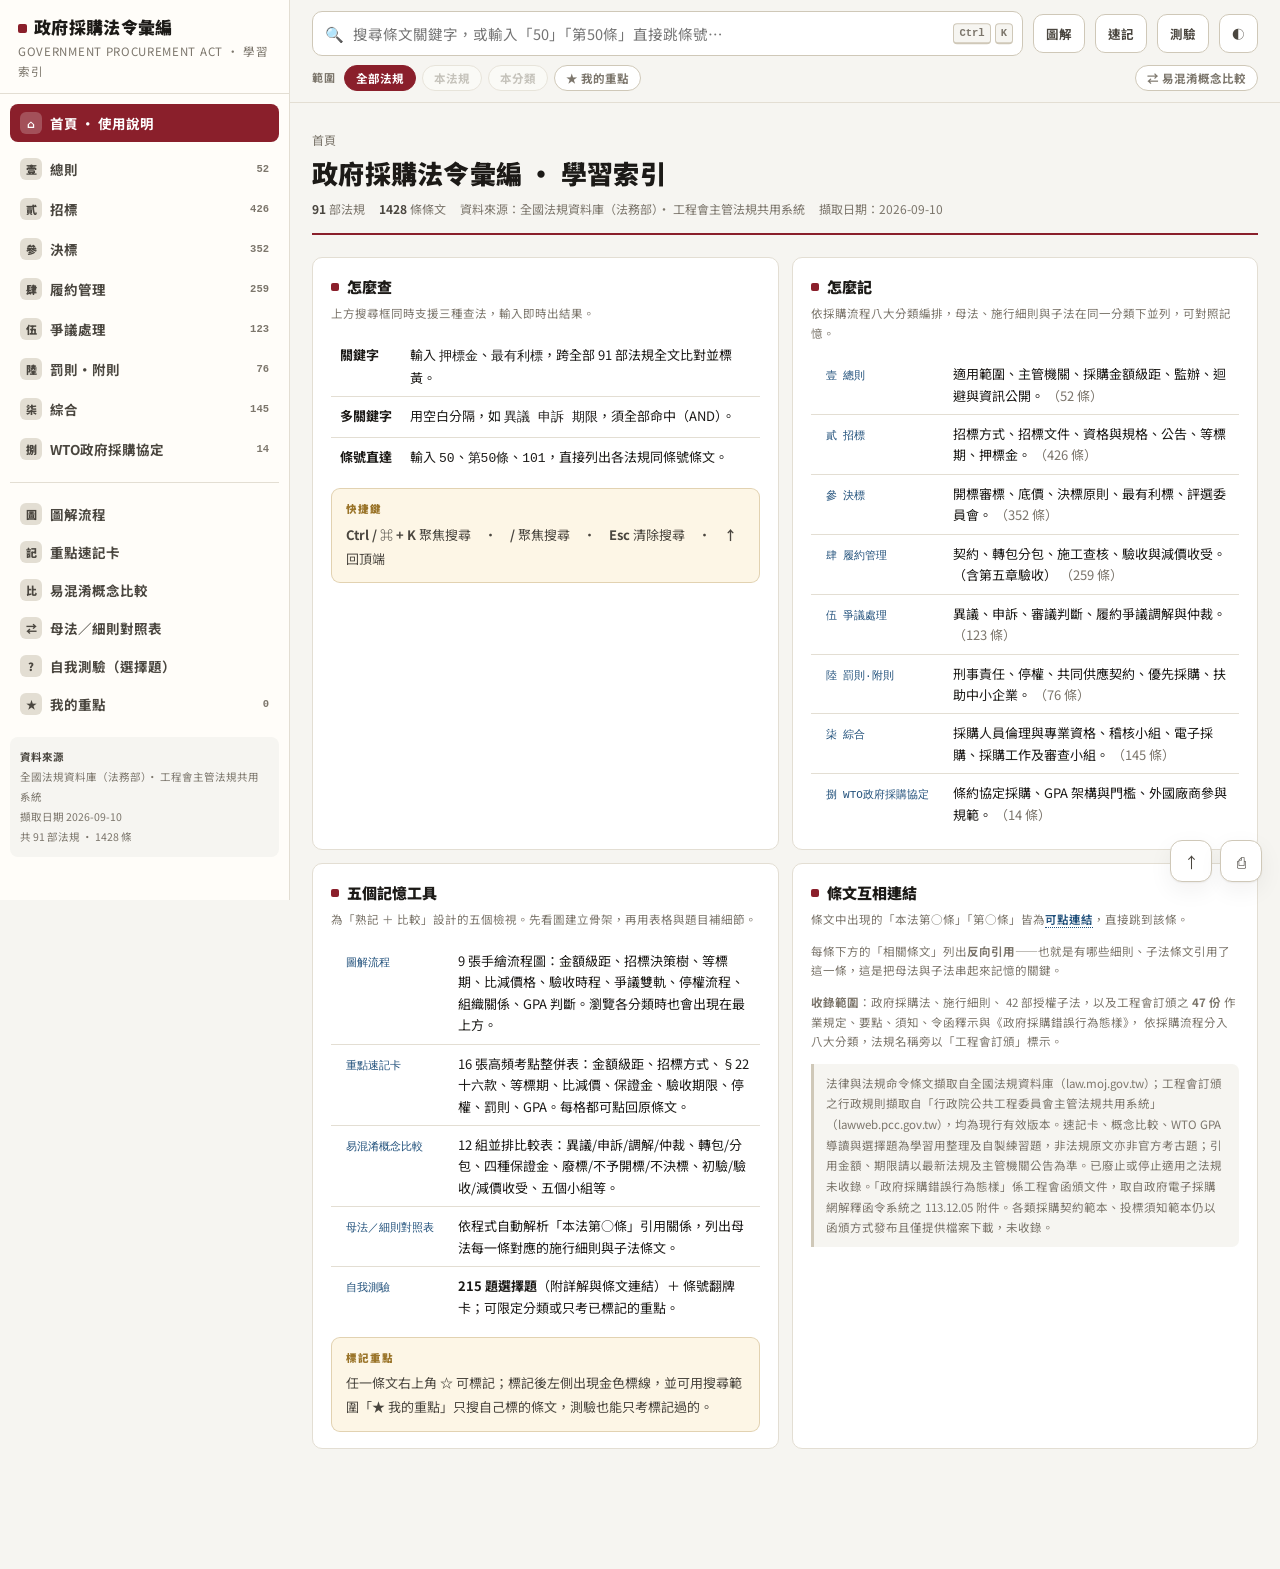
==== commit d7b1f8c1: "新增採購契約要項、政府採購錯誤行為態樣及 18 份工程會令函釋示 先前枚舉工程會法規清單時，正規表達式寫死了 FL 編號，把整個 GL 編號 空間濾掉，因而漏收採購契約要項等文件。本次補齊：  新增（" ====
--- a/政府採購法令彙編-單檔版.html
+++ b/政府採購法令彙編-單檔版.html
@@ -3,7 +3,7 @@
 <head>
 <meta charset="utf-8">
 <meta name="viewport" content="width=device-width, initial-scale=1">
-<title>政府採購法令彙編 · 學習索引網站</title>
+<title>政府採購法令彙編</title>
 <link rel="preconnect" href="https://fonts.googleapis.com">
 <link rel="preconnect" href="https://fonts.gstatic.com" crossorigin>
 <link href="https://fonts.googleapis.com/css2?family=Noto+Sans+TC:wght@400;500;700;900&family=Noto+Serif+TC:wght@400;600;700&display=swap" rel="stylesheet">
@@ -300,16 +300,6 @@
   .app{display:block}
   .art{break-inside:avoid;border:none;border-bottom:1px solid #ccc;border-radius:0;box-shadow:none}
 }
-
-.journey-hero{background:linear-gradient(125deg,#133e43,#205f62);color:#fff;padding:32px;border-radius:18px;margin:0 0 24px;box-shadow:var(--shadow)}
-.journey-hero small{color:#c5e4dc;letter-spacing:.16em}.journey-hero h2{font-size:clamp(24px,3vw,36px);line-height:1.5;margin:12px 0}.journey-hero p{color:#e1eeee}
-.journey-start{background:#f4d598;color:#243c3c;border-radius:8px;padding:12px 20px;font-weight:700}
-.journey-route{display:grid;grid-template-columns:repeat(6,1fr);gap:10px;margin:24px 0}.journey-route a{text-align:center;text-decoration:none;border:1px solid var(--line);border-radius:12px;padding:12px;background:var(--panel)}.journey-route span{display:block;font-size:28px;color:var(--blue)}
-.journey-grid{display:grid;grid-template-columns:repeat(2,minmax(0,1fr));gap:22px;margin-bottom:24px}.journey-station{border:1px solid var(--line);border-radius:16px;overflow:hidden;background:var(--panel);scroll-margin-top:100px}.scene{display:flex;align-items:center;justify-content:space-between;background:var(--blue-soft);color:var(--blue);padding:20px 26px}.scene span{font-size:54px}.scene b{font:700 42px var(--mono);opacity:.45}.station-body{padding:24px}.station-body h3{font-size:24px;margin:4px 0 16px}.station-body small{color:var(--ink3)}.scene-example{padding:12px;border-left:3px solid var(--gold);background:var(--gold-soft)}.station-body details{border-top:1px solid var(--line);padding:14px 0}.station-body summary{cursor:pointer;font-weight:700}.station-actions{display:flex;flex-wrap:wrap;gap:8px;margin:14px 0}.station-body label{font-size:13px;cursor:pointer}.station-body input{accent-color:var(--blue)}
-.journey button:focus-visible,.journey a:focus-visible,.journey summary:focus-visible,.journey-start:focus-visible{outline:3px solid var(--gold);outline-offset:4px}
-@media(max-width:760px){.journey-grid{grid-template-columns:1fr}.journey-route{grid-template-columns:repeat(3,1fr)}.journey-hero{padding:24px}.station-body{padding:18px}}
-@media print{.journey-hero{background:white;color:black}.journey-hero p,.journey-hero small{color:black}.journey-grid{display:block}.journey-station{break-inside:avoid;margin:16px 0}.station-actions,.station-body label{display:none}}
-
 </style>
 </head>
 <body>
@@ -356,9 +346,12 @@
   <button class="fab" id="fabPrint" title="列印本頁">⎙</button>
 </div>
 
-<script>window.LAW = {"meta":{"generated":"2026-09-04","source":"全國法規資料庫（法務部）· 工程會主管法規共用系統","note":"法律與法規命令條文擷取自全國法規資料庫（law.moj.gov.tw）；工程會訂頒之行政規則擷取自「行政院公共工程委員會主管法規共用系統」（lawweb.pcc.gov.tw），均為現行有效版本。速記卡、概念比較、WTO GPA 導讀與選擇題為學習用整理及自製練習題，非法規原文亦非官方考古題；引用金額、期限請以最新法規及主管機關公告為準。已廢止或停止適用之法規未收錄。「採購契約要項」及各類採購契約範本係以函頒方式發布，不在上述兩個法規資料庫中，故未收錄。"},"cats":[{"id":"g","code":"壹","name":"總則","desc":"適用範圍、主管機關、採購金額級距、監辦、迴避與資訊公開。"},{"id":"b","code":"貳","name":"招標","desc":"招標方式、招標文件、資格與規格、公告、等標期、押標金。"},{"id":"d","code":"參","name":"決標","desc":"開標審標、底價、決標原則、最有利標、評選委員會。"},{"id":"p","code":"肆","name":"履約管理","desc":"契約、轉包分包、施工查核、驗收與減價收受。（含第五章驗收）"},{"id":"r","code":"伍","name":"爭議處理","desc":"異議、申訴、審議判斷、履約爭議調解與仲裁。"},{"id":"s","code":"陸","name":"罰則·附則","desc":"刑事責任、停權、共同供應契約、優先採購、扶助中小企業。"},{"id":"z","code":"柒","name":"綜合","desc":"採購人員倫理與專業資格、稽核小組、電子採購、採購工作及審查小組。"},{"id":"w","code":"捌","name":"WTO政府採購協定","desc":"條約協定採購、GPA 架構與門檻、外國廠商參與規範。","intro":"\n<p><b>一、GPA 的性質</b>：世界貿易組織《政府採購協定》(Agreement on Government Procurement, GPA) 屬\n<b>複邊協定</b>，只拘束簽署國，而非全體 WTO 會員。其開放範圍不是全面開放，而是逐一載明於各國的\n<b>市場開放清單</b>（適用機關、適用標的、門檻金額、保留條件）。我國之縣（市）政府及鄉鎮市公所不在開放範圍。</p>\n<p><b>二、我國的銜接方式</b>：我國於民國 88 年 5 月 27 日施行政府採購法，即是為配合 GPA 而制定；\n其招標方式（公開／選擇性／限制性）、等標期、異議申訴制度均對應 GPA 的架構。實際適用時，\n採購法<button class=\"ref\" data-go=\"A0030057#17\">§17</button>、\n<button class=\"ref\" data-go=\"A0030057#43\">§43</button>、\n<button class=\"ref\" data-go=\"A0030057#44\">§44</button>、\n<button class=\"ref\" data-go=\"A0030057#105\">§105</button>、\n<button class=\"ref\" data-go=\"A0030057#106\">§106</button>\n為主要的條約協定條款；未達門檻或不屬條約協定範圍者，則回到\n<b>外國廠商參與非條約協定採購處理辦法</b>處理。</p>\n<p><b>三、GPA 條文架構</b>：協定本身含序文及 24 條條文，另以附錄列出各國開放清單。主要規範事項為：\n適用對象及範圍、門檻金額與案件金額計算、<b>國民待遇與不歧視原則</b>、招標方式、邀標公告與決標資訊公開、\n招標文件與技術規範、廠商資格條件、等標期下限、投開決標程序、協商、\n<b>禁止以補償交易(Offset)作為資格條件或決標要件</b>、原產地認定、廠商申訴程序、國與國爭端解決、\n資訊提供義務、除外情況（國防安全等）、對開發中國家之特別待遇、政府採購委員會。</p>\n<div class=\"note\">本導讀係依行政院公共工程委員會全球資訊網「認識 WTO 政府採購協定」之內容整理，屬<b>學習用摘要</b>，\n非法規原文。GPA 另有 2012 年修正版（GPA 2012），門檻金額以特別提款權(SDR)計價、每兩年換算檢討一次，\n最新數值請以工程會「政府採購條約協定／我國門檻金額」公告為準。</div>\n"}],"memo":[{"wide":true,"t":"三大金額級距（最高頻考點）","h":"採購法本身不寫金額，金額由主管機關依 §12Ⅲ、§13Ⅲ 另行公告；巨額採購則規定於認定標準。","table":{"head":["級距","現行金額","法源","主要法律效果"],"rows":[["小額採購","新臺幣 <b>15 萬元</b>以下<br><span style=\"color:var(--ink3)\">（公告金額十分之一）</span>","<button class=\"ref\" data-go=\"A0030067#5\">未達公告金額招標辦法§5</button>","得不經公告程序，逕洽廠商採購；免適用公告及等標期規定。"],["公告金額","工程、財物、勞務均為<br>新臺幣 <b>150 萬元</b>","<button class=\"ref\" data-go=\"A0030057#13\">採購法§13Ⅲ</button>","① 應公開招標（<button class=\"ref\" data-go=\"A0030057#19\">§19</button>）② 主（會）計及有關單位<b>會同監辦</b>（<button class=\"ref\" data-go=\"A0030057#13\">§13</button>）③ 得提申訴（<button class=\"ref\" data-go=\"A0030057#76\">§76</button>）④ 應刊登政府採購公報。"],["查核金額","工程、財物 <b>5,000 萬元</b><br>勞務 <b>1,000 萬元</b>","<button class=\"ref\" data-go=\"A0030057#12\">採購法§12Ⅲ</button>","開標、比價、議價、決標及驗收應報請<b>上級機關派員監辦</b>；超底價 4% 決標須報上級核准（<button class=\"ref\" data-go=\"A0030057#53\">§53</button>）。"],["巨額採購","工程 <b>2 億元</b><br>財物 <b>1 億元</b><br>勞務 <b>2,000 萬元</b>","<button class=\"ref\" data-go=\"A0030099#8\">認定標準§8</button>","① 等標期 28 日 ② 廠商資格得從嚴（<button class=\"ref\" data-go=\"A0030099#5\">認定標準§5</button>）③ 應逐年提報使用情形及效益分析（<button class=\"ref\" data-go=\"A0030057#111\">§111</button>）。"]]},"mnemo":"<b>小十五 · 公一五○ · 查五千（勞一千）· 巨二億／一億／二千萬</b><br>公告金額必須<b>低於</b>查核金額（§13Ⅲ 明文）；小額採購＝公告金額的 <b>1/10</b>。","note":"公告金額自民國 112 年 1 月 1 日起由 100 萬元調整為 150 萬元；查核金額、小額採購金額未隨之調整。（行政院公共工程委員會「政府採購法之查核金額、公告金額及中央機關小額採購金額」修正案）"},{"t":"招標方式三分法","h":"採購法<button class=\"ref\" data-go=\"A0030057#18\">§18</button>的定義是選擇題最愛考的地方，注意「公告」與「家數」兩個關鍵字。","table":{"head":["方式","定義（§18）","適用情形"],"rows":[["公開招標","以<b>公告</b>方式邀請<b>不特定</b>廠商投標","公告金額以上採購之<b>原則</b>（<button class=\"ref\" data-go=\"A0030057#19\">§19</button>）。"],["選擇性招標","以<b>公告</b>方式<b>預先</b>依一定資格條件辦理廠商資格審查後，再邀請<b>符合資格</b>之廠商投標","<button class=\"ref\" data-go=\"A0030057#20\">§20</button> 五款：①經常性採購 ②審查須費時長久 ③準備投標需高額費用 ④資格條件複雜 ⑤研究發展事項。<br>經常性採購應建立<b>六家以上</b>合格名單（<button class=\"ref\" data-go=\"A0030057#21\">§21</button>）。"],["限制性招標","<b>不經公告</b>程序，邀請<b>二家以上</b>廠商<b>比價</b>，或僅邀請<b>一家</b>廠商<b>議價</b>","<button class=\"ref\" data-go=\"A0030057#22\">§22</button> 十六款情形之一（詳見下一張卡）。"]]},"mnemo":"<b>「公開＝公告＋不特定；選擇性＝公告＋先審資格；限制性＝不公告，二家比價／一家議價」</b><br>未達公告金額之招標方式：中央由主管機關定、地方由直轄市或縣（市）政府定（<button class=\"ref\" data-go=\"A0030057#23\">§23</button>）。"},{"wide":true,"t":"§22 限制性招標 十六款 · 分群記憶","h":"死背十六款很痛苦，依「為什麼不能競爭」分成六群記，考試時再回想款次。","table":{"head":["群組","款次","內容要旨"],"rows":[["① 無法competition","1、2、8","1 招標結果無廠商投標或無合格標（原條件未重大改變）／2 專屬權利、獨家製造供應、藝術品、秘密諮詢／8 集中交易或公開競價市場採購財物"],["② 緊急必要","3","遇不可預見之緊急事故，無法適時辦理公開或選擇性招標"],["③ 延續既有","4、6、7","4 後續維修、零配件、更換或擴充（相容互通需要）／6 原招標目的範圍內追加契約外工程，<b>未逾原主契約金額 50%</b>／7 原招標公告及文件<b>已敘明</b>擴充之期間、金額或數量"],["④ 評選優勝","9、10、11、13、14","9 委託專業／技術／資訊／社會福利服務，公開客觀評選優勝／10 設計競賽／11 指定地區採購房地產／13 專業領先自然人或學術、非營利機構之研究發展／14 文化藝術專業人士、機構、團體"],["⑤ 政策扶助","12","身心障礙者、原住民、受刑人個人及相關機構、監獄工場、慈善機構、庇護工場之非營利產品或勞務"],["⑥ 商業與兜底","15、16","15 公營事業為商業性轉售或製造供轉售之採購／16 其他經主管機關認定"]]},"mnemo":"<b>「無競爭、急、延續、評選、扶助、轉售＋兜底」</b><br>特別注意：第 13 款、第 14 款<b>不適用工程採購</b>（§22Ⅳ）；第 6 款的 <b>50%</b> 與第 7 款的「已敘明」是常考陷阱。"},{"wide":true,"t":"等標期下限一覽（招標期限標準）","h":"等標期＝自刊登政府採購公報日起至截止投標日止。四個級距，級距與金額級距一致。","table":{"head":["採購金額","公開招標<br>等標期（§2）","選擇性招標<br>資格審查（§3）"],"rows":[["未達公告金額","<b>7 日</b>","<b>7 日</b>"],["公告金額以上未達查核金額","<b>14 日</b>","<b>10 日</b><br><span style=\"color:var(--ink3)\">（公告金額以上未達巨額）</span>"],["查核金額以上未達巨額","<b>21 日</b>","同上 10 日"],["巨額採購","<b>28 日</b>","<b>14 日</b>"]]},"mnemo":"公開招標：<b>7 → 14 → 21 → 28</b>（等差 7 日）。<br>選擇性招標資格審查：<b>7 → 10 → 14</b>（只分三級，界線在巨額）。<br>§42Ⅱ 後續階段邀標之等標期由機關合理訂定，<b>但不得少於 7 日</b>。","note":"另有縮短等標期之規定（電子領標、電子投標、公開閱覽等），詳見<button class=\"ref\" data-go=\"A0030093#9\">招標期限標準§9</button>以下各條。"},{"wide":true,"t":"未達公告金額採購之招標方式","h":"中央機關依<button class=\"ref\" data-go=\"A0030057#23\">§23</button>授權訂定<button class=\"ref\" data-go=\"A0030067#1\">未達公告金額採購招標辦法</button>；以「公告金額十分之一」為分水嶺。","table":{"head":["金額","得採之方式","條文"],"rows":[["<b>逾</b>公告金額 1/10<br><span style=\"color:var(--ink3)\">（逾 15 萬、未達 150 萬）</span>","三選一：<br>① 符合 §22Ⅰ①～⑮ 者，採<b>限制性招標</b><br>② 符合 §22Ⅰ⑯ 者，敘明理由簽報機關首長或授權人員核准，採限制性招標，<b>免報經主管機關認定</b><br>③ 依 §49 公開徵求書面報價或企劃書，取得 <b>3 家以上</b>，擇符合需要者比價或議價","<button class=\"ref\" data-go=\"A0030067#2\">招標辦法§2</button>"],["第一次公告未達 3 家","經機關首長或授權人員核准，<b>改採限制性招標</b>；辦理第二次公告者，<b>不受 3 家限制</b>","<button class=\"ref\" data-go=\"A0030067#3\">招標辦法§3</button>"],["<b>公告金額 1/10 以下</b><br><span style=\"color:var(--ink3)\">（15 萬元以下＝小額採購）</span>","<b>得不經公告程序，逕洽廠商採購</b>，免提供報價或企劃書","<button class=\"ref\" data-go=\"A0030067#5\">招標辦法§5</button>"],["禁止規避","不得<b>意圖規避</b>本辦法之適用而分批辦理未達公告金額但逾公告金額 1/10 之採購","<button class=\"ref\" data-go=\"A0030067#6\">招標辦法§6</button>、<button class=\"ref\" data-go=\"A0030057#14\">採購法§14</button>"]]},"mnemo":"<b>「逾十分之一：限制性或三家比價；十分之一以下：逕洽廠商」</b><br>注意 §22Ⅰ⑯ 在未達公告金額時<b>免報主管機關認定</b>，這是與公告金額以上採購最大的差別。"},{"wide":true,"t":"決標原則與比減價格","h":"<button class=\"ref\" data-go=\"A0030057#52\">§52</button> 四種決標原則；<button class=\"ref\" data-go=\"A0030057#53\">§53</button>、<button class=\"ref\" data-go=\"A0030057#54\">§54</button> 的「三次」與「8%／4%」是計算題常客。","table":{"head":["項目","規定"],"rows":[["決標四原則（§52Ⅰ）","① 訂有底價：合於招標文件且<b>在底價以內</b>之最低標<br>② 未訂底價：合於招標文件、<b>標價合理</b>且在預算數額內之最低標<br>③ 最有利標<br>④ 複數決標"],["原則採最有利標（§52Ⅱ）","公告金額以上之<b>專業／技術／資訊／社會福利／文化創意</b>服務，以<b>不訂底價之最有利標</b>為原則。"],["超底價處理（§53）","洽最低標<b>減價一次</b>→仍超過則全體<b>比減價格，不得逾三次</b>→仍超底價而不逾預算且有緊急情事，經核准得決標，<b>不得超過底價 8%</b>；<b>查核金額以上超過 4%</b> 者，應先報上級機關核准。"],["未訂底價（§54）","逾評審委員會建議金額或預算金額時，減價一次→比減價格（機關得限制次數，<b>不得逾三次</b>）→仍逾越應<b>廢標</b>。"],["最有利標（§56）","依招標文件所定評審標準，就技術、品質、功能、商業條款或價格作<b>序位或計數</b>之綜合評選；未列入項目不得作為參考；綜合評選<b>不得逾三次</b>；仍無法評定應廢標。採最有利標決標<b>應先報經上級機關核准</b>。"]]},"mnemo":"<b>「減價一次、比減三次、超底八趴、查核四趴要報上級」</b><br>最有利標三個「先」：<b>先</b>報上級核准、評選項目<b>先</b>列入招標文件、協商<b>先</b>公告。"},{"wide":true,"t":"押標金 · 保證金額度","h":"額度規定在<button class=\"ref\" data-go=\"A0030079#9\">押標金保證金暨其他擔保作業辦法</button>，追繳與時效在<button class=\"ref\" data-go=\"A0030057#31\">採購法§31</button>。","table":{"head":["項目","額度","條文"],"rows":[["押標金","一定金額：不逾<b>預算金額或預估採購總額 5%</b><br>一定比率：不逾<b>標價 5%</b><br>絕對上限 <b>新臺幣 5,000 萬元</b><br>採單價決標者，應為一定金額","<button class=\"ref\" data-go=\"A0030079#9\">辦法§9</button>"],["履約保證金","一定金額：不逾<b>預算金額或預估採購總額 10%</b><br>一定比率：不逾<b>契約金額 10%</b><br>採單價決標者，應為一定金額","<button class=\"ref\" data-go=\"A0030079#15\">辦法§15</button>"],["差額保證金","總標價偏低：總標價與<b>底價 80%</b> 之差額<br>部分標價偏低：該部分標價與<b>該部分底價 70%</b> 之差額<br>未提出者，得不決標予該廠商；繳納期限應訂 <b>5 日以上</b>","<button class=\"ref\" data-go=\"A0030079#30\">辦法§30</button>、<button class=\"ref\" data-go=\"A0030057#58\">採購法§58</button>"],["押標金不發還／追繳","七款事由：①虛偽不實文件投標 ②借用他人名義或容許他人借用 ③冒用他人名義 ④得標後拒不簽約 ⑤得標後未於期限繳足保證金或提供擔保 ⑥對採購有關人員行求、期約或交付不正利益 ⑦其他經主管機關認定影響採購公正之違法行為","<button class=\"ref\" data-go=\"A0030057#31\">採購法§31Ⅱ</button>"],["追繳時效","請求權<b>5 年</b>不行使而消滅；自不予開標、不予決標、廢標或決標日起逾 <b>15 年</b>者，不得行使","<button class=\"ref\" data-go=\"A0030057#31\">採購法§31Ⅳ～Ⅵ</button>"]]},"mnemo":"<b>「押五、履十、上限五千萬；差額八成／七成；追繳五年、除斥十五年」</b>"},{"wide":true,"t":"驗收流程與法定期限","h":"母法<button class=\"ref\" data-go=\"A0030057#71\">§71</button>～<button class=\"ref\" data-go=\"A0030057#73\">§73</button>訂原則，期限全在施行細則<button class=\"ref\" data-go=\"A0030058#92\">§92</button>～<button class=\"ref\" data-go=\"A0030058#95\">§95</button>。","table":{"head":["階段","期限","條文"],"rows":[["廠商通知竣工 → 機關會同核對確定是否竣工","<b>7 日</b>內","<button class=\"ref\" data-go=\"A0030058#92\">細則§92Ⅰ</button>"],["監造單位送竣工圖表、結算明細表等資料","竣工後 <b>7 日</b>內","<button class=\"ref\" data-go=\"A0030058#92\">細則§92Ⅱ</button>"],["機關辦理<b>初驗</b>（有初驗程序者）","收受全部資料之日起 <b>30 日</b>內","<button class=\"ref\" data-go=\"A0030058#92\">細則§92Ⅱ</button>"],["<b>有</b>初驗程序者辦理驗收","初驗合格後 <b>20 日</b>內","<button class=\"ref\" data-go=\"A0030058#93\">細則§93</button>"],["<b>無</b>初驗程序者辦理驗收","接獲備驗通知或可得驗收程序完成後 <b>30 日</b>內","<button class=\"ref\" data-go=\"A0030058#94\">細則§94</button>"],["延期","有特殊情形須延期者，應經機關首長或其授權人員核准","<button class=\"ref\" data-go=\"A0030058#95\">細則§95</button>"]]},"mnemo":"<b>「七、七、三十；有初驗二十，無初驗三十」</b><br>減價收受（<button class=\"ref\" data-go=\"A0030057#72\">§72Ⅱ</button>）：<b>查核金額以上</b>應先報上級機關核准；未達查核金額經機關首長或授權人員核准。<br>承辦採購單位人員<b>不得</b>為所辦採購之主驗人或樣品材料檢驗人（<button class=\"ref\" data-go=\"A0030057#71\">§71Ⅲ</button>）。"},{"t":"監辦制度：誰來監、監什麼","h":"兩條容易混淆，關鍵在<b>金額級距</b>與<b>監辦主體</b>。","table":{"head":["條文","門檻","監辦主體","監辦事項"],"rows":[["<button class=\"ref\" data-go=\"A0030057#12\">§12</button>","<b>查核金額</b>以上","<b>上級機關</b>派員監辦<br><span style=\"color:var(--ink3)\">（上級機關得訂授權條件由機關自辦）</span>","開標、比價、議價、決標、驗收"],["<button class=\"ref\" data-go=\"A0030057#13\">§13</button>","<b>公告金額</b>以上","機關<b>主（會）計及有關單位</b>會同監辦<br><span style=\"color:var(--ink3)\">（有特殊情形者除外）</span>","開標、比價、議價、決標、驗收"]]},"mnemo":"<b>「查核找上級，公告找主計」</b>；兩者監辦事項相同（開比議決驗）。<br>未達查核金額但<b>決標金額</b>或<b>契約變更後金額</b>達查核金額者，應<b>補具文件送上級機關備查</b>（§12Ⅱ）。"},{"wide":true,"t":"爭議處理：兩條路徑","h":"採購法第六章把爭議一分為二——<b>招標審標決標</b>爭議走異議申訴；<b>履約</b>爭議走調解仲裁。","table":{"head":["","招標／審標／決標爭議","履約爭議"],"rows":[["法條","<button class=\"ref\" data-go=\"A0030057#74\">§74</button>～<button class=\"ref\" data-go=\"A0030057#84\">§84</button>","<button class=\"ref\" data-go=\"A0030057#85-1\">§85-1</button>～<button class=\"ref\" data-go=\"A0030057#85-4\">§85-4</button>"],["程序","異議 → 申訴 → 審議判斷","協議不成 → 調解 或 仲裁"],["受理機關","招標機關（異議）→ 採購申訴審議委員會（申訴）","採購申訴審議委員會（調解）／仲裁機構"],["效力","審議判斷<b>視同訴願決定</b>（<button class=\"ref\" data-go=\"A0030057#83\">§83</button>）→ 續行行政訴訟","調解成立與確定判決同一效力；仲裁判斷同確定判決"],["特別規定","公告金額以上始得申訴；<b>追繳押標金爭議不受公告金額限制</b>（<button class=\"ref\" data-go=\"A0030057#76\">§76Ⅳ</button>）","調解屬廠商申請者<b>機關不得拒絕</b>；工程及技術服務採購因機關不同意調解建議／方案致調解不成立者，廠商提付仲裁<b>機關不得拒絕</b>（先調後仲）"]]},"mnemo":"<b>「招審決走異議申訴，履約走調解仲裁」</b><br>工程及技服的「<b>強制仲裁</b>」是 §85-1Ⅱ 的重點：機關對調解建議／方案不同意 → 廠商提仲裁 → 機關不得拒絕。"},{"wide":true,"t":"異議 · 申訴 期限總表","h":"全部都是「<b>次日</b>起算」，日數只有 10、15、20、40 四種，務必分清楚適用對象。","table":{"head":["情形","期限","條文"],"rows":[["對<b>招標文件規定</b>提出異議","自公告或邀標之次日起<b>等標期 1/4</b>（尾數不足一日以一日計），<b>但不得少於 10 日</b>","<button class=\"ref\" data-go=\"A0030057#75\">§75Ⅰ①</button>"],["對招標文件之<b>釋疑、後續說明、變更或補充</b>提出異議","接獲通知或公告之次日起 <b>10 日</b>","<button class=\"ref\" data-go=\"A0030057#75\">§75Ⅰ②</button>"],["對採購<b>過程、結果</b>提出異議","接獲通知或公告之次日起 <b>10 日</b>；未經通知公告者為知悉或可得知悉之次日起 10 日，<b>至遲不得逾決標日之次日起 15 日</b>","<button class=\"ref\" data-go=\"A0030057#75\">§75Ⅰ③</button>"],["<b>機關處理異議</b>","收受異議之次日起 <b>15 日</b>內處理並書面通知","<button class=\"ref\" data-go=\"A0030057#75\">§75Ⅱ</button>"],["<b>提起申訴</b>","收受異議處理結果或期限屆滿之次日起 <b>15 日</b>內","<button class=\"ref\" data-go=\"A0030057#76\">§76Ⅰ</button>"],["收受申訴書機關<b>移送</b>申訴會","收受之次日起 <b>3 日</b>內","<button class=\"ref\" data-go=\"A0030057#76\">§76Ⅲ</button>"],["<b>機關陳述意見</b>","收受申訴書副本之次日起 <b>10 日</b>內","<button class=\"ref\" data-go=\"A0030057#78\">§78Ⅰ</button>"],["<b>申訴會完成審議</b>","收受申訴書之次日起 <b>40 日</b>內，必要時<b>得延長 40 日</b>","<button class=\"ref\" data-go=\"A0030057#78\">§78Ⅱ</button>"],["<b>§101 停權</b>之異議","接獲通知之次日起 <b>20 日</b>內","<button class=\"ref\" data-go=\"A0030057#102\">§102Ⅰ</button>"],["<b>§101 停權</b>之申訴","收受異議處理結果或期限屆滿之次日起 <b>15 日</b>內，<b>不論是否逾公告金額</b>","<button class=\"ref\" data-go=\"A0030057#102\">§102Ⅱ</button>"]]},"mnemo":"<b>「異議十日（招標文件看等標期¼，至少十日）、機關十五、申訴十五、審議四十可再四十」</b><br>唯一的 <b>20 日</b> 出現在停權異議（§102Ⅰ），這是最容易被考的例外。"},{"wide":true,"t":"§101 停權事由（15 款）× §103 停權期間","h":"先記「期間三群」，再回頭對款次，比逐款硬背有效率。","table":{"head":["停權期間","款次","事由要旨"],"rows":[["<b>3 年</b>","1～5、15<br>及 6（判<b>有期徒刑</b>）","1 容許他人借用名義證件投標／2 借用或冒用他人名義證件投標／3 擅自減省工料情節重大／4 以虛偽不實文件投標訂約履約情節重大／5 受停業處分期間仍投標／15 對採購有關人員行求期約交付不正利益／6 犯 §87～§92 之罪經第一審有罪判決（判有期徒刑）"],["<b>1 年</b>","13、14<br>及 6（判<b>拘役、罰金或緩刑</b>）","13 破產程序中之廠商／14 歧視性別、原住民、身心障礙或弱勢團體人士情節重大"],["<b>3 月 → 6 月 → 1 年</b><br><span style=\"color:var(--ink3)\">（累進）</span>","7～12","7 得標後無正當理由不訂約／8 查驗或驗收不合格情節重大／9 驗收後不履行保固責任情節重大／10 可歸責於廠商致延誤履約期限情節重大／11 違反 §65 轉包／12 可歸責於廠商致解除或終止契約情節重大<br><b>累進規則</b>：通知日起前 5 年內未被刊登→3 個月；已被刊登 1 次→6 個月；累計 2 次以上→1 年"]]},"mnemo":"<b>「一到五加十五＝三年；十三、十四＝一年；七到十二＝三、六、十二個月累進」</b><br>程序要件（§101Ⅲ）：通知前應給予廠商<b>陳述意見</b>機會，並應成立<b>採購工作及審查小組</b>認定。<br>效果（§103Ⅰ）：不得<b>參加投標</b>、<b>作為決標對象</b>或<b>分包廠商</b>；機關因特殊需要經上級機關核准者不適用。"},{"wide":true,"t":"罰則速記（§87～§92）","h":"主體與行為態樣決定刑度；注意「廠商人員」與「對機關人員施強暴脅迫」是兩組不同條文。","table":{"head":["條文","行為","刑度"],"rows":[["<button class=\"ref\" data-go=\"A0030057#87\">§87Ⅰ</button>","施強暴、脅迫、藥劑或催眠術，使廠商不為投標、違本意投標，或使得標廠商放棄得標、轉包分包","1 年以上 7 年以下有期徒刑，得併科 300 萬元以下罰金"],["<button class=\"ref\" data-go=\"A0030057#87\">§87Ⅲ</button>","以詐術或其他非法方法，使廠商無法投標或開標發生不正確結果","5 年以下有期徒刑，得併科 100 萬元以下罰金"],["<button class=\"ref\" data-go=\"A0030057#87\">§87Ⅳ</button>","<b>圍標</b>：意圖影響決標價格或獲取不當利益，合意使廠商不投標或不為價格競爭","6 月以上 5 年以下有期徒刑，得併科 100 萬元以下罰金"],["<button class=\"ref\" data-go=\"A0030057#87\">§87Ⅴ</button>","<b>借牌</b>：借用他人名義或證件投標；容許他人借用本人名義或證件","3 年以下有期徒刑，得併科 100 萬元以下罰金"],["<button class=\"ref\" data-go=\"A0030057#88\">§88</button>","受託提供規劃、設計、審查、監造、專案管理或代辦採購廠商之人員，圖私人不法利益，違法限制或審查技術、工法、材料、設備、規格或廠商資格，因而獲利","1 年以上 7 年以下有期徒刑，得併科 300 萬元以下罰金"],["<button class=\"ref\" data-go=\"A0030057#89\">§89</button>","前述受託廠商人員洩漏或交付採購應秘密資訊，因而獲利","5 年以下有期徒刑、拘役或科或併科 100 萬元以下罰金"],["<button class=\"ref\" data-go=\"A0030057#90\">§90</button>","對機關採購人員或受託廠商人員施強暴脅迫，使其不為決定或為違本意之決定","1 年以上 7 年以下有期徒刑，得併科 300 萬元以下罰金"],["<button class=\"ref\" data-go=\"A0030057#91\">§91</button>","對前述人員施強暴脅迫，使其洩漏或交付採購應秘密資訊","5 年以下有期徒刑，得併科 100 萬元以下罰金"],["<button class=\"ref\" data-go=\"A0030057#92\">§92</button>","<b>兩罰規定</b>：廠商之代表人、代理人、受雇人或從業人員因執行業務犯本法之罪","除處罰行為人外，對<b>該廠商亦科以該條之罰金</b>"]]},"mnemo":"<b>「87 對廠商、88／89 內鬼、90／91 對公務員、92 兩罰」</b><br>刑度只有兩檔好記：<b>1～7 年＋300 萬</b>（強暴脅迫、內鬼圖利）與 <b>5 年以下＋100 萬</b>（詐術、洩密）。圍標 6 月～5 年、借牌 3 年以下另記。<br>§87Ⅰ、Ⅲ、Ⅳ 之<b>未遂犯罰之</b>（§87Ⅵ）。"},{"wide":true,"t":"履約管理重點（轉包 · 分包 · 契約變更）","table":{"head":["項目","規定","條文"],"rows":[["<b>轉包</b>","得標廠商應自行履行工程、勞務契約，<b>不得轉包</b>。轉包＝將原契約應自行履行之<b>全部或其主要部分</b>由其他廠商代為履行。財物契約需經一定履約過程、非以現成財物供應者，準用。","<button class=\"ref\" data-go=\"A0030057#65\">§65</button>"],["<b>分包</b>","分包＝<b>非轉包</b>而將契約之<b>部分</b>由其他廠商代為履行，<b>得</b>為之。分包契約報備並設定權利質權者，民法 §513 抵押權及 §816 添附請求權及於價金請求權；分包廠商就分包部分與得標廠商<b>連帶負瑕疵擔保責任</b>。","<button class=\"ref\" data-go=\"A0030057#67\">§67</button>"],["<b>違反轉包之效果</b>","機關得<b>解除契約、終止契約或沒收保證金</b>，並得要求損害賠償；並構成 §101Ⅰ⑪ 之停權事由。","<button class=\"ref\" data-go=\"A0030057#66\">§66</button>、<button class=\"ref\" data-go=\"A0030057#101\">§101Ⅰ⑪</button>"],["<b>政策變更終止</b>","因政策變更，廠商依約續行反而不符公共利益者，機關得報經上級機關核准，終止或解除部分或全部契約，並<b>補償廠商因此所生之損失</b>。","<button class=\"ref\" data-go=\"A0030057#64\">§64</button>"],["<b>契約範本</b>","各類採購契約以採用主管機關訂定之<b>範本</b>為原則；其要項及內容由主管機關參考國際及國內慣例定之。","<button class=\"ref\" data-go=\"A0030057#63\">§63</button>"],["<b>施工查核</b>","中央及直轄市、縣（市）政府應成立<b>工程施工查核小組</b>，定期查核所屬（轄）機關工程品質及進度。","<button class=\"ref\" data-go=\"A0030057#70\">§70Ⅲ</button>、<button class=\"ref\" data-go=\"D0070080#1\">施工查核作業辦法</button>"]]},"mnemo":"<b>「轉包＝全部或主要部分，禁止；分包＝部分，允許」</b>——差別在「主要部分」四個字。"},{"t":"採購人員倫理與利益迴避","table":{"head":["項目","規定","條文"],"rows":[["<b>利益迴避</b>","機關承辦、監辦採購人員<b>離職後 3 年內</b>不得為本人或代理廠商向原任職機關接洽處理離職前 <b>5 年內</b>與職務有關之事務。","<button class=\"ref\" data-go=\"A0030057#15\">§15</button>"],["<b>不正利益</b>","廠商不得以支付佣金、比例金、仲介費、後謝金或其他不正利益為條件促成契約成立；違反者機關得終止或解除契約，並將<b>二倍</b>之不正利益自契約價款中扣除。","<button class=\"ref\" data-go=\"A0030057#59\">§59</button>"],["<b>倫理準則</b>","主管機關應訂定採購人員倫理準則。","<button class=\"ref\" data-go=\"A0030057#112\">§112</button>、<button class=\"ref\" data-go=\"A0030095#1\">倫理準則</button>"],["<b>採購稽核</b>","主管機關、直轄市及縣（市）政府應成立<b>採購稽核小組</b>，稽核監督採購事宜。","<button class=\"ref\" data-go=\"A0030057#108\">§108</button>、<button class=\"ref\" data-go=\"A0030100#1\">稽核小組組織準則</button>"],["<b>採購專業人員</b>","機關辦理採購，應由採購專業人員為之；其資格、考試、訓練、發證及管理辦法由主管機關會同考試院定之。","<button class=\"ref\" data-go=\"A0030057#95\">§95</button>、<button class=\"ref\" data-go=\"A0030059#1\">專業人員辦法</button>"]]},"mnemo":"<b>「離職三年、回溯五年」</b>（§15）與 <b>「不正利益扣二倍」</b>（§59）是兩個最常出現的數字。"},{"wide":true,"t":"WTO 政府採購協定（GPA）要點","h":"此卡為學習摘要（依工程會「認識 WTO 政府採購協定」整理），非法規原文。","table":{"head":["要點","內容"],"rows":[["協定性質","<b>複邊協定</b>，僅拘束簽署國；開放範圍以各國<b>市場開放清單</b>為準（適用機關、標的、門檻金額、保留條件）。我國縣（市）政府及鄉鎮市公所<b>不在</b>開放範圍。"],["適用機關三級","中央機關 · 中央以下次一級地方機關(Sub-central) · 其他機關(Other Entity，多為港口、機場、水電、鐵道等公用事業)。"],["門檻金額","以<b>特別提款權(SDR)</b> 計價，各國換算為本國貨幣並<b>每兩年檢討調整一次</b>。一般簽署國參考值：中央機關產品與服務 13 萬 SDR；地方機關 20 萬 SDR；其他機關 40 萬 SDR；各機關工程案件 500 萬 SDR。<b>我國實際門檻以工程會公告為準。</b>"],["金額計算","以<b>開始招標時預估契約值</b>認定；<b>不得分割規避</b>；有選購條件者以最大可能總值估算；分次分案者以<b>一年</b>推算總值；租賃逾 12 個月另計殘值，未明訂租期者以<b>月租金 48 倍</b>計算。"],["核心原則","<b>國民待遇與不歧視</b>：不得因外資參與程度或產地而差別待遇。"],["招標方式","公開／選擇性／限制性三種，與我國採購法一致；限制性招標以協定第 15 條所列<b>十項</b>條件之一為限（含追加工程未逾原合約 <b>50%</b>）。"],["公開資訊","邀標公告應刊登指定刊物；<b>決標結果應於決標後 72 日內</b>公告。公告語文非英、法、西語者，應加刊其一之摘要。"],["等標期","一般狀況下公開招標<b>至少 40 天</b>，符合一定條件得縮短。"],["補償交易(Offset)","<b>不得</b>作為投標廠商資格條件或決標要件（開發中國家加入時得協商例外，且僅得作為資格條件）。"],["廠商申訴","各簽署國須建立廠商申訴制度，得向法院或獨立審議機關申訴；為配合此制度，<b>採購文件至少保存 3 年</b>。"],["除外情況","武器、彈藥、作戰物資或與國家安全、國防密切相關之採購；公共道德、秩序、安全、生命健康、智慧財產權、身心障礙組織與服刑人製品等必要處置。"]]},"mnemo":"<b>國內法對應</b>：<button class=\"ref\" data-go=\"A0030057#17\">§17</button>（外國廠商參與）、<button class=\"ref\" data-go=\"A0030057#43\">§43</button>／<button class=\"ref\" data-go=\"A0030057#44\">§44</button>（優惠與優先決標，<b>限非條約協定採購</b>）、<button class=\"ref\" data-go=\"A0030057#105\">§105</button>（特殊情形不適用招標決標規定）、<button class=\"ref\" data-go=\"A0030057#106\">§106</button>（駐國外機構採購）；未達門檻或非條約協定者適用<button class=\"ref\" data-go=\"A0030072#1\">外國廠商參與非條約協定採購處理辦法</button>。"}],"compare":[{"id":"bid","t":"三種招標方式","cat":"b","h":"最基本也最常考。判斷關鍵只有兩個：<b>有沒有公告</b>、<b>邀幾家</b>。","head":["比較點","公開招標","選擇性招標","限制性招標"],"rows":[["法條","<button class=\"ref\" data-go=\"A0030057#18\">§18Ⅱ</button>、<button class=\"ref\" data-go=\"A0030057#19\">§19</button>","<button class=\"ref\" data-go=\"A0030057#18\">§18Ⅲ</button>、<button class=\"ref\" data-go=\"A0030057#20\">§20</button>、<button class=\"ref\" data-go=\"A0030057#21\">§21</button>","<button class=\"ref\" data-go=\"A0030057#18\">§18Ⅳ</button>、<button class=\"ref\" data-go=\"A0030057#22\">§22</button>"],["是否公告","<b>公告</b>","<b>公告</b>（公告的是資格審查）","<b>不公告</b>"],["邀請對象","不特定廠商","先資格審查，再邀合格廠商","比價：<b>2 家以上</b><br>議價：<b>1 家</b>"],["適用時機","公告金額以上採購之<b>原則</b>","§20 五款：經常性採購／審查費時長久／準備投標需高額費用／資格條件複雜／研究發展","§22 十六款情形之一"],["特別規定","第一次開標未滿三家而流標者，第二次招標等標期得縮短且不受三家限制（<button class=\"ref\" data-go=\"A0030057#48\">§48Ⅱ</button>）","經常性採購應建立<b>六家以上</b>合格廠商名單；應予合格廠商<b>平等受邀機會</b>（<button class=\"ref\" data-go=\"A0030057#21\">§21</button>）","§22Ⅰ⑬⑭<b>不適用工程採購</b>（<button class=\"ref\" data-go=\"A0030057#22\">§22Ⅳ</button>）"],["等標期下限","7 / 14 / 21 / 28 日（<button class=\"ref\" data-go=\"A0030093#2\">期限標準§2</button>）","資格審查 7 / 10 / 14 日（<button class=\"ref\" data-go=\"A0030093#3\">期限標準§3</button>）","由機關合理訂定"]],"mnemo":"<b>公開＝公告＋不特定；選擇性＝公告＋先審資格；限制性＝不公告，二比一議。</b>"},{"id":"dispute","t":"異議 · 申訴 · 調解 · 仲裁","cat":"r","h":"第六章把爭議一分為二。前兩者處理「<b>招標審標決標</b>」，後兩者處理「<b>履約</b>」，受理機關與效力都不同。","head":["比較點","異議","申訴","調解","仲裁"],"rows":[["爭議類型","招標、審標、決標","同左","<b>履約</b>爭議","<b>履約</b>爭議"],["法條","<button class=\"ref\" data-go=\"A0030057#75\">§75</button>","<button class=\"ref\" data-go=\"A0030057#76\">§76</button>～<button class=\"ref\" data-go=\"A0030057#85\">§85</button>","<button class=\"ref\" data-go=\"A0030057#85-1\">§85-1</button>～<button class=\"ref\" data-go=\"A0030057#85-4\">§85-4</button>","<button class=\"ref\" data-go=\"A0030057#85-1\">§85-1Ⅰ②</button>"],["受理者","<b>招標機關</b>本身","採購申訴審議委員會","採購申訴審議委員會","仲裁機構"],["金額門檻","<b>無</b>門檻","原則<b>公告金額以上</b>；追繳押標金爭議<b>不受限</b>（<button class=\"ref\" data-go=\"A0030057#76\">§76Ⅳ</button>）","無","無"],["期限","招標文件：等標期 1/4（≥10 日）<br>釋疑變更／過程結果：<b>10 日</b><br>機關處理：<b>15 日</b>","<b>15 日</b>內提起<br>機關陳述意見 10 日<br>審議 <b>40 日</b>（得延 40 日）","無法定期限；調解方案異議期 <b>10 日</b>（<button class=\"ref\" data-go=\"A0030057#85-4\">§85-4Ⅱ</button>）","依仲裁法"],["效力","機關自行撤銷或變更（<button class=\"ref\" data-go=\"A0030057#84\">§84</button>）","審議判斷<b>視同訴願決定</b>（<button class=\"ref\" data-go=\"A0030057#83\">§83</button>）→ 可提行政訴訟","成立者與確定判決同一效力；<b>廠商申請調解機關不得拒絕</b>","判斷與確定判決同一效力"],["強制性","—","—","工程及技術服務：機關不同意調解建議／方案致不成立者，<b>廠商提付仲裁機關不得拒絕</b>（<button class=\"ref\" data-go=\"A0030057#85-1\">§85-1Ⅱ</button>）","同左（先調解後仲裁）"]],"mnemo":"<b>「招審決 → 異議、申訴；履約 → 調解、仲裁」</b><br>日數只有 10、15、20、40 四種：異議 10、機關處理 15、申訴 15、審議 40（可再 40）；唯一的 <b>20 日</b> 是 §101 停權異議（<button class=\"ref\" data-go=\"A0030057#102\">§102Ⅰ</button>）與 §85Ⅰ 機關另為處置的 20 日。"},{"id":"sub","t":"轉包 vs 分包","cat":"p","h":"差別只在「<b>全部或主要部分</b>」五個字，但法律效果天差地遠。","head":["比較點","轉包（禁止）","分包（允許）"],"rows":[["法條","<button class=\"ref\" data-go=\"A0030057#65\">§65</button>、<button class=\"ref\" data-go=\"A0030057#66\">§66</button>","<button class=\"ref\" data-go=\"A0030057#67\">§67</button>"],["定義","將原契約中應自行履行之<b>全部或其主要部分</b>，由其他廠商代為履行","<b>非轉包</b>而將契約之<b>部分</b>由其他廠商代為履行"],["是否允許","<b>不得</b>轉包","<b>得</b>分包"],["機關的處置","得<b>解除契約、終止契約或沒收保證金</b>，並得要求損害賠償（<button class=\"ref\" data-go=\"A0030057#66\">§66Ⅰ</button>）","—"],["責任","轉包廠商與得標廠商對機關負<b>連帶履行及賠償責任</b>；再轉包者亦同（<button class=\"ref\" data-go=\"A0030057#66\">§66Ⅱ</button>）","分包廠商就分包部分，與得標廠商<b>連帶負瑕疵擔保責任</b>（<button class=\"ref\" data-go=\"A0030057#67\">§67Ⅲ</button>）"],["停權","構成 <button class=\"ref\" data-go=\"A0030057#101\">§101Ⅰ⑪</button> 停權事由（3 個月～1 年累進）","—"],["其他","財物契約需經一定履約過程、非以現成財物供應者，<b>準用</b>（<button class=\"ref\" data-go=\"A0030057#65\">§65Ⅲ</button>）","分包契約報備並設定權利質權者，民法 §513 抵押權及 §816 添附請求權<b>及於價金請求權</b>（<button class=\"ref\" data-go=\"A0030057#67\">§67Ⅱ</button>）"]],"mnemo":"<b>轉包＝全部或主要部分（禁止、連帶責任、停權）；分包＝部分（允許、瑕疵擔保連帶）。</b>"},{"id":"bond","t":"四種押標金 · 保證金","cat":"b","h":"額度規定在<button class=\"ref\" data-go=\"A0030079#9\">押標金保證金暨其他擔保作業辦法</button>，母法只寫原則。","head":["比較點","押標金","履約保證金","保固保證金","差額保證金"],"rows":[["目的","擔保<b>投標</b>之誠信","擔保<b>履約</b>","擔保<b>保固</b>責任","擔保<b>標價偏低</b>仍能履約"],["法條","<button class=\"ref\" data-go=\"A0030057#30\">§30</button>、<button class=\"ref\" data-go=\"A0030057#31\">§31</button>","<button class=\"ref\" data-go=\"A0030057#30\">§30</button>、<button class=\"ref\" data-go=\"A0030057#32\">§32</button>","<button class=\"ref\" data-go=\"A0030057#30\">§30</button>","<button class=\"ref\" data-go=\"A0030057#58\">§58</button>、<button class=\"ref\" data-go=\"A0030079#30\">辦法§30</button>"],["額度","一定金額 ≤ 預算或預估總額 <b>5%</b><br>一定比率 ≤ 標價 <b>5%</b><br>上限 <b>5,000 萬元</b>","一定金額 ≤ 預算或預估總額 <b>10%</b><br>一定比率 ≤ 契約金額 <b>10%</b>","依招標文件訂定（辦法第四章）","總標價偏低：總標價與<b>底價 80%</b> 之差額<br>部分標價偏低：該部分標價與<b>該部分底價 70%</b> 之差額"],["繳納者","<b>投標</b>廠商","<b>得標</b>廠商","得標廠商","標價偏低之廠商"],["免收情形","<button class=\"ref\" data-go=\"A0030057#30\">§30Ⅰ</button> 四款：①勞務採購以免收為原則 ②未達公告金額之工程財物得免收 ③<b>議價</b>得免收押標金 ④依交易慣例無必要或可能","同左（②④款）","同左","—"],["不發還／追繳","<button class=\"ref\" data-go=\"A0030057#31\">§31Ⅱ</button> 七款；請求權 <b>5 年</b>，自相關日起逾 <b>15 年</b>不得行使","依<button class=\"ref\" data-go=\"A0030057#32\">§32</button>於招標文件規定之事由","同左","未提出者，<b>得不決標</b>予該廠商；繳納期限應訂 <b>5 日以上</b>"]],"mnemo":"<b>押五、履十、上限五千萬；差額八成／七成；追繳五年、除斥十五年。</b><br>「議價得免收<b>押標金</b>」是唯一只針對押標金的免收款（§30Ⅰ③）。"},{"id":"fail","t":"不予開標 · 不決標 · 廢標 · 撤銷決標","cat":"d","h":"四個結果常被混用，其實發動時點與法條各不相同。","head":["比較點","不予開標","不予決標","廢標","撤銷決標／終止解約"],"rows":[["時點","<b>開標前</b>發現","<b>開標後</b>發現","程序無法繼續時","<b>決標或簽約後</b>發現"],["法條","<button class=\"ref\" data-go=\"A0030057#50\">§50Ⅰ</button>、<button class=\"ref\" data-go=\"A0030057#48\">§48Ⅰ</button>","<button class=\"ref\" data-go=\"A0030057#50\">§50Ⅰ</button>","<button class=\"ref\" data-go=\"A0030057#50\">§50Ⅲ</button>、<button class=\"ref\" data-go=\"A0030057#48\">§48Ⅱ</button>、<button class=\"ref\" data-go=\"A0030057#54\">§54</button>","<button class=\"ref\" data-go=\"A0030057#50\">§50Ⅱ</button>"],["事由","<button class=\"ref\" data-go=\"A0030057#50\">§50Ⅰ</button> 七款（未依規定投標／文件不符／借冒名／不實文件／重大異常關聯／§103 停權中／其他影響採購公正之違法）","同左七款","§50Ⅰ 致程序無法繼續；未滿三家流標；§54 比減後仍逾預算","決標前有 §50Ⅰ 情形者"],["效果","該廠商之標不予開標","不決標予該廠商","宣布廢標，重新招標","撤銷決標、終止或解除契約，並<b>得追償損失</b>"],["例外","—","—","—","撤銷決標／終止解約<b>反不符公共利益</b>，經<b>上級機關核准</b>者，不在此限"]],"mnemo":"<b>開標前不予開標、開標後不決標、程序斷了廢標、決標後撤銷。</b>"},{"id":"accept","t":"初驗 · 驗收 · 部分驗收 · 減價收受","cat":"p","h":"母法<button class=\"ref\" data-go=\"A0030057#71\">§71</button>～<button class=\"ref\" data-go=\"A0030057#73\">§73</button> 定原則，期限全在施行細則。","head":["比較點","初驗","驗收","部分驗收","減價收受"],"rows":[["法條","<button class=\"ref\" data-go=\"A0030058#92\">細§92</button>","<button class=\"ref\" data-go=\"A0030057#71\">§71</button>、<button class=\"ref\" data-go=\"A0030057#72\">§72</button>、<button class=\"ref\" data-go=\"A0030058#93\">細§93</button>、<button class=\"ref\" data-go=\"A0030058#94\">細§94</button>","<button class=\"ref\" data-go=\"A0030057#72\">§72Ⅰ</button>、<button class=\"ref\" data-go=\"A0030058#98\">細§98Ⅰ</button>","<button class=\"ref\" data-go=\"A0030057#72\">§72Ⅱ</button>、<button class=\"ref\" data-go=\"A0030058#98\">細§98Ⅱ</button>"],["期限","收受全部資料之日起 <b>30 日</b>內","有初驗：初驗合格後 <b>20 日</b><br>無初驗：備驗後 <b>30 日</b>","—","—"],["要件","契約訂有初驗程序者","機關應<b>限期</b>辦理","不符部分<b>非屬重要</b>，其他部分能先行使用，且經檢討確有先行使用必要","不符規定但<b>不妨礙安全及使用需求</b>，亦無減少通常效用或契約預定效用，且不必拆換或拆換確有困難"],["核准層級","—","—","機關首長或其授權人員核准","<b>查核金額以上</b>：應先報<b>上級機關</b>核准<br>未達查核金額：機關首長或授權人員核准"],["價金","—","結算驗收證明書（<button class=\"ref\" data-go=\"A0030057#73\">§73</button>）","僅支付該部分驗收項目之價金，並得視不符情形<b>酌予保留</b>","依契約規定計算減價；契約未規定者依契約價金、市價、額外費用、所受損害或懲罰性違約金計算"]],"mnemo":"竣工確認 <b>7</b> 日 → 監造送件 <b>7</b> 日 → 初驗 <b>30</b> 日 → 有初驗驗收 <b>20</b> 日／無初驗 <b>30</b> 日。<br>承辦採購單位人員<b>不得</b>為主驗人或樣品材料檢驗人（<button class=\"ref\" data-go=\"A0030057#71\">§71Ⅲ</button>）。"},{"id":"pack","t":"統包 · 共同投標 · 複數決標 · 共同供應契約","cat":"d","h":"四個都是「把東西合起來」，但合的是<b>工作</b>、<b>廠商</b>、<b>標的</b>還是<b>機關</b>，完全不同。","head":["比較點","統包","共同投標","複數決標","共同供應契約"],"rows":[["合的是什麼","把<b>設計與施工</b>等併於同一契約","把<b>二家以上廠商</b>併為一個投標人","把<b>採購項目或數量</b>組合決標","把<b>多個機關</b>的共通需求併為一契約"],["法條","<button class=\"ref\" data-go=\"A0030057#24\">§24</button>、<button class=\"ref\" data-go=\"A0030063#1\">統包實施辦法</button>","<button class=\"ref\" data-go=\"A0030057#25\">§25</button>、<button class=\"ref\" data-go=\"A0030064#1\">共同投標辦法</button>","<button class=\"ref\" data-go=\"A0030057#52\">§52Ⅰ④</button>","<button class=\"ref\" data-go=\"A0030057#93\">§93</button>、<button class=\"ref\" data-go=\"A0030081#1\">共同供應契約實施辦法</button>"],["定義","將工程或財物採購中之<b>設計與施工、供應、安裝或一定期間之維修</b>等併於同一採購契約辦理招標","<b>二家以上</b>廠商共同具名投標，得標後共同具名簽約，<b>連帶負履行責任</b>","機關於招標文件中公告保留之採購項目或數量選擇之組合權利，但應合於<b>最低價格或最有利標</b>之競標精神","就<b>具有共通需求特性</b>之財物或勞務與廠商簽訂，供適用機關利用"],["限制／要件","基於<b>效率及品質</b>之要求","以能<b>增加競爭或無不當限制競爭</b>者為限；同業共同投標應符合公平交易法 §15Ⅰ但書；投標時應檢附<b>共同投標協議書</b>","應載明於招標文件","中央機關集中採購另依<button class=\"ref\" data-go=\"FL025855#1\">集中採購實施要點</button>"]],"mnemo":"<b>統包合「工作」、共同投標合「廠商」、複數決標合「標的」、共同供應契約合「機關」。</b>"},{"id":"super","t":"§12 上級機關監辦 vs §13 會同監辦","cat":"g","h":"兩條的監辦<b>事項完全相同</b>（開標、比價、議價、決標、驗收），差別只在門檻與監辦主體。","head":["比較點","§12 上級機關監辦","§13 會同監辦"],"rows":[["門檻","<b>查核金額</b>以上<br>（工程財物 5,000 萬／勞務 1,000 萬）","<b>公告金額</b>以上<br>（150 萬）"],["監辦主體","<b>上級機關</b>派員","機關<b>主（會）計及有關單位</b>"],["監辦事項","開標、比價、議價、決標、<b>驗收</b>","開標、比價、議價、決標、<b>驗收</b>"],["彈性","上級機關<b>得訂定授權條件</b>，由機關自行辦理","有<b>特殊情形</b>者，得不會同監辦"],["補行程序","未達查核金額但<b>決標金額</b>或<b>契約變更後金額</b>達查核金額者，應補具文件送上級機關<b>備查</b>（<button class=\"ref\" data-go=\"A0030057#12\">§12Ⅱ</button>）","—"],["授權訂定","查核金額由主管機關定之（§12Ⅲ）","公告金額應<b>低於</b>查核金額，由主管機關參酌<b>國際標準</b>定之（§13Ⅲ）；<br>會同監辦辦法由主管機關<b>會同行政院主計處</b>定之（§13Ⅳ）"]],"mnemo":"<b>「查核找上級，公告找主計」</b>；公告金額必須低於查核金額，且要參酌國際標準。"},{"id":"award","t":"最低標 vs 最有利標","cat":"d","h":"決標原則四種（<button class=\"ref\" data-go=\"A0030057#52\">§52Ⅰ</button>），實務上真正對立的是這兩種。","head":["比較點","訂有底價之最低標","未訂底價之最低標","最有利標"],"rows":[["法條","<button class=\"ref\" data-go=\"A0030057#52\">§52Ⅰ①</button>、<button class=\"ref\" data-go=\"A0030057#53\">§53</button>","<button class=\"ref\" data-go=\"A0030057#52\">§52Ⅰ②</button>、<button class=\"ref\" data-go=\"A0030057#54\">§54</button>","<button class=\"ref\" data-go=\"A0030057#52\">§52Ⅰ③</button>、<button class=\"ref\" data-go=\"A0030057#56\">§56</button>"],["得標條件","合於招標文件且<b>在底價以內</b>之最低標","合於招標文件、<b>標價合理</b>且在<b>預算數額以內</b>之最低標","合於招標文件之<b>最有利標</b>"],["超過上限時","減價<b>一次</b> → 比減價格<b>不得逾三次</b> → 仍超底價而不逾預算且有緊急情事，經核准得決標，<b>不得超過底價 8%</b>；<b>查核金額以上超過 4%</b> 應先報上級機關核准","減價<b>一次</b> → 比減價格（機關得限制次數，<b>不得逾三次</b>）→ 仍逾越應<b>廢標</b>","綜合評選<b>不得逾三次</b> → 仍無法評定應<b>廢標</b>"],["評選","—","得由評審委員會建議金額（§54）","就技術、品質、功能、商業條款或價格作<b>序位或計數</b>之綜合評選；<b>未列入招標文件之項目不得作為評選參考</b>"],["程序要件","—","—","應成立<b>評選委員會</b>（<button class=\"ref\" data-go=\"A0030057#94\">§94</button>：5 人以上，專家學者不得少於 <b>1/3</b>）；採最有利標決標<b>應先報經上級機關核准</b>"],["原則採用","—","—","公告金額以上之<b>專業／技術／資訊／社會福利／文化創意服務</b>，以<b>不訂底價之最有利標</b>為原則（<button class=\"ref\" data-go=\"A0030057#52\">§52Ⅱ</button>）"]],"mnemo":"<b>「減一次、比三次、超底八趴、查核四趴報上級」</b>；最有利標要「先報上級、先列項目、先公告協商」。"},{"id":"org","t":"五個小組／委員會","cat":"z","h":"名字都很像，用「<b>誰設、幾人、做什麼</b>」三個問題就能分清楚。","head":["名稱","法條","設立者","任務"],"rows":[["<b>採購工作及審查小組</b>","<button class=\"ref\" data-go=\"A0030057#11-1\">§11-1</button>、<button class=\"ref\" data-go=\"A0030315#1\">設置及作業辦法</button>","辦理採購之<b>機關</b>","<b>巨額工程採購應成立</b>；協助審查採購需求與經費、採購策略、招標文件，並提供諮詢。§101 停權通知前亦應由本小組認定是否該當各款情形（<button class=\"ref\" data-go=\"A0030057#101\">§101Ⅲ</button>）"],["<b>採購評選委員會</b>","<button class=\"ref\" data-go=\"A0030057#94\">§94</button>、<button class=\"ref\" data-go=\"A0030103#1\">組織準則</button>","辦理評選之<b>機關</b>","辦理<b>評選</b>；<b>5 人以上</b>，專家學者<b>不得少於 1/3</b>，且不得為政府機關現職人員"],["<b>採購稽核小組</b>","<button class=\"ref\" data-go=\"A0030057#108\">§108</button>、<button class=\"ref\" data-go=\"A0030100#1\">組織準則</button>","中央及直轄市、縣（市）<b>政府</b>","<b>稽核監督</b>採購事宜（事後、全面）"],["<b>工程施工查核小組</b>","<button class=\"ref\" data-go=\"A0030057#70\">§70Ⅲ</button>、<button class=\"ref\" data-go=\"D0070080#1\">作業辦法</button>","中央及直轄市、縣（市）<b>政府</b>","定期查核所屬（轄）機關<b>工程品質及進度</b>；以<b>現場查核為主</b>"],["<b>採購申訴審議委員會</b>","<button class=\"ref\" data-go=\"A0030057#86\">§86</button>、<button class=\"ref\" data-go=\"A0030096#1\">組織準則</button>","主管機關及直轄市、縣（市）<b>政府</b>","處理廠商<b>申訴</b>及機關與廠商間<b>履約爭議調解</b>；委員 <b>7～35 人</b>，派兼人數<b>不得超過全體委員 1/5</b>"]],"mnemo":"<b>機關自己設的：工作及審查小組、評選委員會；政府層級設的：稽核小組、施工查核小組、申訴審議委員會。</b><br>人數只有三個要記：評選 <b>5 人以上、專家 1/3</b>；申訴會 <b>7～35 人、派兼 ≤1/5</b>。"},{"id":"apply","t":"誰要適用採購法？","cat":"g","h":"§3 是原則，§4、§5、§99、§104、§105 是變化題常考的邊界。","head":["情形","法條","是否適用本法"],"rows":[["政府機關、公立學校、公營事業","<button class=\"ref\" data-go=\"A0030057#3\">§3</button>","<b>適用</b>。本法未規定者，適用其他法律"],["法人或團體<b>接受機關補助</b>辦理採購","<button class=\"ref\" data-go=\"A0030057#4\">§4Ⅰ</button>","補助金額<b>占採購金額半數以上</b>，<b>且</b>補助金額在<b>公告金額以上</b>者才適用，並受該機關監督（兩要件須同時具備）"],["<b>藝文採購</b>（受補助）","<button class=\"ref\" data-go=\"A0030057#4\">§4Ⅱ</button>","<b>不適用</b> §4Ⅰ，但仍應受補助機關監督；辦法由<b>文化部</b>定之"],["機關<b>委託法人或團體代辦</b>","<button class=\"ref\" data-go=\"A0030057#5\">§5</button>","<b>適用</b>，該法人團體受委託機關監督"],["機關<b>洽由其他機關代辦</b>","<button class=\"ref\" data-go=\"A0030057#40\">§40</button>","<b>適用</b>；上級機關得命未具專業採購能力之機關洽請代辦"],["政府規劃核准之交通、能源、環保、旅遊建設，開放廠商<b>投資興建營運</b>","<button class=\"ref\" data-go=\"A0030057#99\">§99</button>","其<b>甄選投資廠商之程序</b>適用本法（其他法律另有規定者除外）"],["<b>軍事機關</b>採購","<button class=\"ref\" data-go=\"A0030057#104\">§104</button>","原則<b>適用</b>；武器彈藥作戰物資或涉國安國防者，依四款情形分別排除部分或全部條文"],["戰爭天災疫情等<b>緊急處置</b>、公務機關間財物勞務取得、依條約向國際組織採購","<button class=\"ref\" data-go=\"A0030057#105\">§105</button>","得<b>不適用招標、決標</b>之規定"],["<b>駐國外機構</b>辦理或受託辦理之採購","<button class=\"ref\" data-go=\"A0030057#106\">§106</button>","得不適用 §27 公報、§30 押標金保證金、§53Ⅰ及§54Ⅰ減價、<b>第六章異議申訴</b>（第 2～4 款應於招標文件明定處理方式）"]],"mnemo":"§4 兩要件<b>「半數以上」＋「公告金額以上」缺一不可</b>；§106 排除四項要背：公報、押保金、減價、異議申訴。"},{"id":"penalty","t":"三種對廠商的不利處分","cat":"s","h":"押標金追繳、不決標、停權，事由高度重疊但性質不同，常一起考。","head":["比較點","追繳押標金","不予開標／不決標","停權（刊登公報）"],"rows":[["法條","<button class=\"ref\" data-go=\"A0030057#31\">§31Ⅱ</button>","<button class=\"ref\" data-go=\"A0030057#50\">§50Ⅰ</button>","<button class=\"ref\" data-go=\"A0030057#101\">§101</button>、<button class=\"ref\" data-go=\"A0030057#102\">§102</button>、<button class=\"ref\" data-go=\"A0030057#103\">§103</button>"],["性質","沒收擔保","排除本案","<b>一定期間內</b>不得參加投標、作為決標對象或分包廠商"],["事由數","<b>7 款</b>","<b>7 款</b>","<b>15 款</b>"],["共通事由","借冒名投標、虛偽不實文件、行求期約交付不正利益","借冒名投標、不實文件、影響採購公正之違法行為","借冒名投標、虛偽不實文件、行求期約交付不正利益"],["程序保障","—","—","通知前應給予<b>陳述意見</b>機會，並應成立<b>採購工作及審查小組</b>認定（§101Ⅲ）"],["救濟","爭議屬追繳押標金者，申訴<b>不受公告金額限制</b>（<button class=\"ref\" data-go=\"A0030057#76\">§76Ⅳ</button>）","依 §75、§76 異議申訴","異議 <b>20 日</b>、申訴 <b>15 日</b>，<b>不論是否逾公告金額</b>（§102）"],["期間","請求權 <b>5 年</b>；逾 <b>15 年</b>不得行使","—","3 年（1～5、15 款、6 款判有期徒刑）／1 年（13、14 款、6 款判拘役罰金緩刑）／3 月→6 月→1 年累進（7～12 款）"]],"mnemo":"事由重疊三兄弟：<b>借冒名、不實文件、行賄</b>——三種處分都有。"}],"diagrams":[{"id":"money","cat":"g","t":"金額級距：跨過哪條線，就多一項義務","cap":"四個門檻把採購切成五段。每一條橫槓從義務「開始適用」的那一點畫起，往右延伸——愈高金額，累積的程序義務愈多。","aria":"金額級距圖：以 15 萬、150 萬、查核金額、巨額四個門檻，標示各項採購義務從哪一級距開始適用","svg":"<svg viewBox=\"0 0 880 330\" role=\"img\" aria-label=\"金額級距與義務對照圖\" style=\"width:100%;height:auto;max-width:880px;min-width:704px;font-family:var(--sans);color:var(--ink);display:block;margin:0 auto\"><defs><marker id=\"ar-money\" viewBox=\"0 0 10 10\" refX=\"9\" refY=\"5\" markerWidth=\"7\" markerHeight=\"7\" orient=\"auto-start-reverse\"><path d=\"M0,1 L9,5 L0,9 z\" fill=\"currentColor\" fill-opacity=\".55\"/></marker></defs><line x1=\"340\" y1=\"46\" x2=\"340\" y2=\"300\" stroke=\"var(--accent)\" stroke-width=\"1.2\" stroke-opacity=\".4\" stroke-dasharray=\"4 4\"/><line x1=\"432\" y1=\"46\" x2=\"432\" y2=\"300\" stroke=\"var(--accent)\" stroke-width=\"1.2\" stroke-opacity=\".4\" stroke-dasharray=\"4 4\"/><line x1=\"566\" y1=\"46\" x2=\"566\" y2=\"300\" stroke=\"var(--accent)\" stroke-width=\"1.2\" stroke-opacity=\".4\" stroke-dasharray=\"4 4\"/><line x1=\"706\" y1=\"46\" x2=\"706\" y2=\"300\" stroke=\"var(--accent)\" stroke-width=\"1.2\" stroke-opacity=\".4\" stroke-dasharray=\"4 4\"/><text x=\"340\" y=\"20\" text-anchor=\"middle\" font-size=\"11.5\" fill=\"var(--accent)\" font-weight=\"700\">15 萬</text><text x=\"340\" y=\"34\" text-anchor=\"middle\" font-size=\"9.5\" fill=\"currentColor\" opacity=\"0.6\">公告金額 1/10</text><text x=\"432\" y=\"20\" text-anchor=\"middle\" font-size=\"11.5\" fill=\"var(--accent)\" font-weight=\"700\">150 萬</text><text x=\"432\" y=\"34\" text-anchor=\"middle\" font-size=\"9.5\" fill=\"currentColor\" opacity=\"0.6\">公告金額</text><text x=\"566\" y=\"20\" text-anchor=\"middle\" font-size=\"10.5\" fill=\"var(--accent)\" font-weight=\"700\">5,000 萬（勞務 1,000 萬）</text><text x=\"566\" y=\"34\" text-anchor=\"middle\" font-size=\"9.5\" fill=\"currentColor\" opacity=\"0.6\">查核金額</text><text x=\"706\" y=\"20\" text-anchor=\"middle\" font-size=\"10.5\" fill=\"var(--accent)\" font-weight=\"700\">2 億／1 億／2,000 萬</text><text x=\"706\" y=\"34\" text-anchor=\"middle\" font-size=\"9.5\" fill=\"currentColor\" opacity=\"0.6\">巨額採購</text><text x=\"301\" y=\"60\" text-anchor=\"middle\" font-size=\"10\" fill=\"currentColor\" opacity=\"0.5\">小額</text><text x=\"386\" y=\"60\" text-anchor=\"middle\" font-size=\"10\" fill=\"currentColor\" opacity=\"0.5\">未達公告</text><text x=\"499\" y=\"60\" text-anchor=\"middle\" font-size=\"10\" fill=\"currentColor\" opacity=\"0.5\">公告以上</text><text x=\"636\" y=\"60\" text-anchor=\"middle\" font-size=\"10\" fill=\"currentColor\" opacity=\"0.5\">查核以上</text><text x=\"784\" y=\"60\" text-anchor=\"middle\" font-size=\"10\" fill=\"currentColor\" opacity=\"0.5\">巨額</text><line x1=\"262\" y1=\"70\" x2=\"862\" y2=\"70\" stroke=\"currentColor\" stroke-width=\"1.4\" stroke-opacity=\"0.18\"/><text x=\"246\" y=\"99\" text-anchor=\"end\" font-size=\"11.5\" fill=\"currentColor\">得不經公告，逕洽廠商採購</text><text x=\"246\" y=\"111\" text-anchor=\"end\" font-size=\"9\" fill=\"currentColor\" opacity=\"0.5\">招標辦法 §5</text><rect x=\"262\" y=\"87\" width=\"78\" height=\"18\" rx=\"9\" fill=\"var(--accent)\" fill-opacity=\".16\" stroke=\"var(--accent)\" stroke-opacity=\".5\"/><circle cx=\"271\" cy=\"96\" r=\"3.5\" fill=\"var(--accent)\"/><text x=\"246\" y=\"130\" text-anchor=\"end\" font-size=\"11.5\" fill=\"currentColor\">公開取得 3 家以上書面報價</text><text x=\"246\" y=\"142\" text-anchor=\"end\" font-size=\"9\" fill=\"currentColor\" opacity=\"0.5\">採購法 §49</text><rect x=\"340\" y=\"118\" width=\"92\" height=\"18\" rx=\"9\" fill=\"var(--accent)\" fill-opacity=\".16\" stroke=\"var(--accent)\" stroke-opacity=\".5\"/><circle cx=\"349\" cy=\"127\" r=\"3.5\" fill=\"var(--accent)\"/><text x=\"246\" y=\"161\" text-anchor=\"end\" font-size=\"11.5\" fill=\"currentColor\">應公開招標（除 §20、§22 外）</text><text x=\"246\" y=\"173\" text-anchor=\"end\" font-size=\"9\" fill=\"currentColor\" opacity=\"0.5\">採購法 §19</text><rect x=\"432\" y=\"149\" width=\"430\" height=\"18\" rx=\"9\" fill=\"var(--accent)\" fill-opacity=\".16\" stroke=\"var(--accent)\" stroke-opacity=\".5\"/><circle cx=\"441\" cy=\"158\" r=\"3.5\" fill=\"var(--accent)\"/><text x=\"246\" y=\"192\" text-anchor=\"end\" font-size=\"11.5\" fill=\"currentColor\">主（會）計及有關單位會同監辦</text><text x=\"246\" y=\"204\" text-anchor=\"end\" font-size=\"9\" fill=\"currentColor\" opacity=\"0.5\">採購法 §13</text><rect x=\"432\" y=\"180\" width=\"430\" height=\"18\" rx=\"9\" fill=\"var(--accent)\" fill-opacity=\".16\" stroke=\"var(--accent)\" stroke-opacity=\".5\"/><circle cx=\"441\" cy=\"189\" r=\"3.5\" fill=\"var(--accent)\"/><text x=\"246\" y=\"223\" text-anchor=\"end\" font-size=\"11.5\" fill=\"currentColor\">得向申訴會提起申訴</text><text x=\"246\" y=\"235\" text-anchor=\"end\" font-size=\"9\" fill=\"currentColor\" opacity=\"0.5\">採購法 §76</text><rect x=\"432\" y=\"211\" width=\"430\" height=\"18\" rx=\"9\" fill=\"var(--accent)\" fill-opacity=\".16\" stroke=\"var(--accent)\" stroke-opacity=\".5\"/><circle cx=\"441\" cy=\"220\" r=\"3.5\" fill=\"var(--accent)\"/><text x=\"246\" y=\"254\" text-anchor=\"end\" font-size=\"11.5\" fill=\"currentColor\">上級機關派員監辦</text><text x=\"246\" y=\"266\" text-anchor=\"end\" font-size=\"9\" fill=\"currentColor\" opacity=\"0.5\">採購法 §12</text><rect x=\"566\" y=\"242\" width=\"296\" height=\"18\" rx=\"9\" fill=\"var(--accent)\" fill-opacity=\".16\" stroke=\"var(--accent)\" stroke-opacity=\".5\"/><circle cx=\"575\" cy=\"251\" r=\"3.5\" fill=\"var(--accent)\"/><text x=\"246\" y=\"285\" text-anchor=\"end\" font-size=\"11.5\" fill=\"currentColor\">逐年提報使用情形及效益分析</text><text x=\"246\" y=\"297\" text-anchor=\"end\" font-size=\"9\" fill=\"currentColor\" opacity=\"0.5\">採購法 §111</text><rect x=\"706\" y=\"273\" width=\"156\" height=\"18\" rx=\"9\" fill=\"var(--accent)\" fill-opacity=\".16\" stroke=\"var(--accent)\" stroke-opacity=\".5\"/><circle cx=\"715\" cy=\"282\" r=\"3.5\" fill=\"var(--accent)\"/></svg>"},{"id":"bidmode","cat":"b","t":"招標方式怎麼選：從金額往下走","cap":"第一個岔路是「有沒有達到公告金額」，第二個岔路才是招標方式。未達公告金額時，真正的分水嶺是公告金額的十分之一（15 萬）。","aria":"招標方式決策樹：先判斷是否達公告金額 150 萬，未達者再依是否逾 15 萬分流；達公告金額者分為公開招標、選擇性招標、限制性招標","svg":"<svg viewBox=\"0 0 880 396\" role=\"img\" aria-label=\"招標方式決策樹\" style=\"width:100%;height:auto;max-width:880px;min-width:704px;font-family:var(--sans);color:var(--ink);display:block;margin:0 auto\"><defs><marker id=\"ar-bid\" viewBox=\"0 0 10 10\" refX=\"9\" refY=\"5\" markerWidth=\"7\" markerHeight=\"7\" orient=\"auto-start-reverse\"><path d=\"M0,1 L9,5 L0,9 z\" fill=\"currentColor\" fill-opacity=\".55\"/></marker></defs><rect x=\"370\" y=\"12\" width=\"140\" height=\"30\" rx=\"7\" fill=\"var(--panel)\" stroke=\"currentColor\" stroke-width=\"1\" stroke-opacity=\".3\" opacity=\"1.0\"/><text x=\"440.0\" y=\"31.14\" text-anchor=\"middle\" font-size=\"11.5\" fill=\"currentColor\">辦理採購</text><line x1=\"440\" y1=\"42\" x2=\"440\" y2=\"58\" stroke=\"currentColor\" stroke-width=\"1.4\" stroke-opacity=\"0.45\" marker-end=\"url(#ar-bid)\"/><rect x=\"290.0\" y=\"61.0\" width=\"300\" height=\"34\" rx=\"17.0\" fill=\"var(--panel)\" stroke=\"var(--accent)\" stroke-width=\"1.8\"/><text x=\"440\" y=\"82.14\" text-anchor=\"middle\" font-size=\"11.5\" fill=\"var(--accent)\" font-weight=\"700\">採購金額 ≧ 公告金額 150 萬？</text><polyline points=\"440,95 440,116 205,116 205,134\" fill=\"none\" stroke=\"currentColor\" stroke-width=\"1.4\" stroke-opacity=\"0.45\" marker-end=\"url(#ar-bid)\"/><polyline points=\"440,95 440,116 650,116 650,134\" fill=\"none\" stroke=\"currentColor\" stroke-width=\"1.4\" stroke-opacity=\"0.45\" marker-end=\"url(#ar-bid)\"/><rect x=\"288.75\" y=\"103.39\" width=\"22.5\" height=\"16.8\" rx=\"4\" fill=\"var(--bg)\"/><text x=\"300\" y=\"115.78\" text-anchor=\"middle\" font-size=\"10.5\" fill=\"currentColor\" opacity=\"0.8\">否</text><rect x=\"548.75\" y=\"103.39\" width=\"22.5\" height=\"16.8\" rx=\"4\" fill=\"var(--bg)\"/><text x=\"560\" y=\"115.78\" text-anchor=\"middle\" font-size=\"10.5\" fill=\"currentColor\" opacity=\"0.8\">是</text><rect x=\"95\" y=\"134\" width=\"220\" height=\"28\" rx=\"7\" fill=\"var(--panel)\" stroke=\"currentColor\" stroke-width=\"1\" stroke-opacity=\".3\" opacity=\"1.0\"/><text x=\"205.0\" y=\"152.14\" text-anchor=\"middle\" font-size=\"11.5\" fill=\"currentColor\">未達公告金額</text><line x1=\"205\" y1=\"162\" x2=\"205\" y2=\"176\" stroke=\"currentColor\" stroke-width=\"1.4\" stroke-opacity=\"0.45\" marker-end=\"url(#ar-bid)\"/><rect x=\"55.0\" y=\"178.0\" width=\"300\" height=\"32\" rx=\"16.0\" fill=\"var(--panel)\" stroke=\"var(--accent)\" stroke-width=\"1.8\"/><text x=\"205\" y=\"197.96\" text-anchor=\"middle\" font-size=\"11\" fill=\"var(--accent)\" font-weight=\"700\">採購金額 &gt; 15 萬？</text><polyline points=\"205,210 205,228 110,228 110,244\" fill=\"none\" stroke=\"currentColor\" stroke-width=\"1.4\" stroke-opacity=\"0.45\" marker-end=\"url(#ar-bid)\"/><polyline points=\"205,210 205,228 302,228 302,244\" fill=\"none\" stroke=\"currentColor\" stroke-width=\"1.4\" stroke-opacity=\"0.45\" marker-end=\"url(#ar-bid)\"/><rect x=\"138.75\" y=\"217.39\" width=\"22.5\" height=\"16.8\" rx=\"4\" fill=\"var(--bg)\"/><text x=\"150\" y=\"229.78\" text-anchor=\"middle\" font-size=\"10.5\" fill=\"currentColor\" opacity=\"0.8\">是</text><rect x=\"246.75\" y=\"217.39\" width=\"22.5\" height=\"16.8\" rx=\"4\" fill=\"var(--bg)\"/><text x=\"258\" y=\"229.78\" text-anchor=\"middle\" font-size=\"10.5\" fill=\"currentColor\" opacity=\"0.8\">否</text><rect x=\"18\" y=\"244\" width=\"184\" height=\"34\" rx=\"7\" fill=\"var(--panel)\" stroke=\"currentColor\" stroke-width=\"1\" stroke-opacity=\".3\" opacity=\"1.0\"/><text x=\"110.0\" y=\"257.28\" text-anchor=\"middle\" font-size=\"10.5\" fill=\"currentColor\">① §22Ⅰ①～⑮</text><text x=\"110.0\" y=\"272.28\" text-anchor=\"middle\" font-size=\"10.5\" fill=\"currentColor\" opacity=\"0.72\">→ 限制性招標</text><rect x=\"18\" y=\"284\" width=\"184\" height=\"40\" rx=\"7\" fill=\"var(--panel)\" stroke=\"currentColor\" stroke-width=\"1\" stroke-opacity=\".3\" opacity=\"1.0\"/><text x=\"110.0\" y=\"301.1\" text-anchor=\"middle\" font-size=\"10\" fill=\"currentColor\">② §22Ⅰ⑯ 簽報首長核准</text><text x=\"110.0\" y=\"314.1\" text-anchor=\"middle\" font-size=\"10\" fill=\"currentColor\" opacity=\"0.72\">得採限制性，免報主管機關認定</text><rect x=\"18\" y=\"330\" width=\"184\" height=\"44\" rx=\"7\" fill=\"var(--panel)\" stroke=\"currentColor\" stroke-width=\"1\" stroke-opacity=\".3\" opacity=\"1.0\"/><text x=\"110.0\" y=\"343.1\" text-anchor=\"middle\" font-size=\"10\" fill=\"currentColor\">③ §49 公開取得 3 家以上</text><text x=\"110.0\" y=\"355.6\" text-anchor=\"middle\" font-size=\"10\" fill=\"currentColor\" opacity=\"0.72\">書面報價或企劃書，</text><text x=\"110.0\" y=\"368.1\" text-anchor=\"middle\" font-size=\"10\" fill=\"currentColor\" opacity=\"0.72\">擇符合需要者比價或議價</text><rect x=\"214\" y=\"244\" width=\"176\" height=\"62\" rx=\"7\" fill=\"var(--panel)\" stroke=\"var(--accent)\" stroke-width=\"1.8\" opacity=\"1.0\"/><text x=\"302.0\" y=\"259.1\" text-anchor=\"middle\" font-size=\"10\" fill=\"var(--accent)\">小額採購</text><text x=\"302.0\" y=\"272.1\" text-anchor=\"middle\" font-size=\"10\" fill=\"currentColor\" opacity=\"0.72\">得不經公告程序，</text><text x=\"302.0\" y=\"285.1\" text-anchor=\"middle\" font-size=\"10\" fill=\"currentColor\" opacity=\"0.72\">逕洽廠商採購，</text><text x=\"302.0\" y=\"298.1\" text-anchor=\"middle\" font-size=\"10\" fill=\"currentColor\" opacity=\"0.72\">免提供報價或企劃書</text><rect x=\"540\" y=\"134\" width=\"220\" height=\"28\" rx=\"7\" fill=\"var(--panel)\" stroke=\"currentColor\" stroke-width=\"1\" stroke-opacity=\".3\" opacity=\"1.0\"/><text x=\"650.0\" y=\"152.14\" text-anchor=\"middle\" font-size=\"11.5\" fill=\"currentColor\">公告金額以上</text><polyline points=\"650,162 650,180 487,180 487,196\" fill=\"none\" stroke=\"currentColor\" stroke-width=\"1.4\" stroke-opacity=\"0.45\" marker-end=\"url(#ar-bid)\"/><line x1=\"650\" y1=\"162\" x2=\"650\" y2=\"196\" stroke=\"currentColor\" stroke-width=\"1.4\" stroke-opacity=\"0.45\" marker-end=\"url(#ar-bid)\"/><polyline points=\"650,162 650,180 800,180 800,196\" fill=\"none\" stroke=\"currentColor\" stroke-width=\"1.4\" stroke-opacity=\"0.45\" marker-end=\"url(#ar-bid)\"/><rect x=\"410\" y=\"196\" width=\"154\" height=\"30\" rx=\"7\" fill=\"var(--panel)\" stroke=\"var(--accent)\" stroke-width=\"1.8\" opacity=\"1.0\"/><text x=\"487.0\" y=\"215.32\" text-anchor=\"middle\" font-size=\"12\" fill=\"var(--accent)\">公開招標 §19</text><rect x=\"573\" y=\"196\" width=\"154\" height=\"30\" rx=\"7\" fill=\"var(--panel)\" stroke=\"currentColor\" stroke-width=\"1\" stroke-opacity=\".3\" opacity=\"1.0\"/><text x=\"650.0\" y=\"215.32\" text-anchor=\"middle\" font-size=\"12\" fill=\"currentColor\">選擇性招標 §20</text><rect x=\"723\" y=\"196\" width=\"154\" height=\"30\" rx=\"7\" fill=\"var(--panel)\" stroke=\"currentColor\" stroke-width=\"1\" stroke-opacity=\".3\" opacity=\"1.0\"/><text x=\"800.0\" y=\"215.32\" text-anchor=\"middle\" font-size=\"12\" fill=\"currentColor\">限制性招標 §22</text><rect x=\"410\" y=\"234\" width=\"154\" height=\"74\" rx=\"7\" fill=\"var(--panel)\" stroke=\"currentColor\" stroke-width=\"1\" stroke-opacity=\".3\" opacity=\"1.0\"/><text x=\"487.0\" y=\"253.6\" text-anchor=\"middle\" font-size=\"10\" fill=\"currentColor\">公告邀請</text><text x=\"487.0\" y=\"267.6\" text-anchor=\"middle\" font-size=\"10\" fill=\"currentColor\" opacity=\"0.72\">不特定廠商投標</text><text x=\"487.0\" y=\"281.6\" text-anchor=\"middle\" font-size=\"10\" fill=\"currentColor\" opacity=\"0.72\"></text><text x=\"487.0\" y=\"295.6\" text-anchor=\"middle\" font-size=\"10\" fill=\"currentColor\" opacity=\"0.72\">公告金額以上之原則</text><rect x=\"573\" y=\"234\" width=\"154\" height=\"74\" rx=\"7\" fill=\"var(--panel)\" stroke=\"currentColor\" stroke-width=\"1\" stroke-opacity=\".3\" opacity=\"1.0\"/><text x=\"650.0\" y=\"249.42\" text-anchor=\"middle\" font-size=\"9.5\" fill=\"currentColor\">公告 → 先審資格</text><text x=\"650.0\" y=\"261.91999999999996\" text-anchor=\"middle\" font-size=\"9.5\" fill=\"currentColor\" opacity=\"0.72\">→ 邀合格廠商投標</text><text x=\"650.0\" y=\"274.41999999999996\" text-anchor=\"middle\" font-size=\"9.5\" fill=\"currentColor\" opacity=\"0.72\">五款：經常性採購／審查</text><text x=\"650.0\" y=\"286.91999999999996\" text-anchor=\"middle\" font-size=\"9.5\" fill=\"currentColor\" opacity=\"0.72\">費時／高額費用／資格</text><text x=\"650.0\" y=\"299.41999999999996\" text-anchor=\"middle\" font-size=\"9.5\" fill=\"currentColor\" opacity=\"0.72\">複雜／研究發展</text><rect x=\"723\" y=\"234\" width=\"154\" height=\"74\" rx=\"7\" fill=\"var(--panel)\" stroke=\"currentColor\" stroke-width=\"1\" stroke-opacity=\".3\" opacity=\"1.0\"/><text x=\"800.0\" y=\"254.92\" text-anchor=\"middle\" font-size=\"9.5\" fill=\"currentColor\">不公告；2 家以上比價</text><text x=\"800.0\" y=\"267.91999999999996\" text-anchor=\"middle\" font-size=\"9.5\" fill=\"currentColor\" opacity=\"0.72\">或 1 家議價</text><text x=\"800.0\" y=\"280.91999999999996\" text-anchor=\"middle\" font-size=\"9.5\" fill=\"currentColor\" opacity=\"0.72\">十六款情形之一</text><text x=\"800.0\" y=\"293.91999999999996\" text-anchor=\"middle\" font-size=\"9.5\" fill=\"currentColor\" opacity=\"0.72\">（⑬⑭不適用工程採購）</text><rect x=\"573\" y=\"316\" width=\"304\" height=\"32\" rx=\"7\" fill=\"none\" stroke=\"currentColor\" stroke-width=\"1\" stroke-opacity=\".3\" stroke-dasharray=\"5 4\" opacity=\"1.0\"/><text x=\"725.0\" y=\"335.78\" text-anchor=\"middle\" font-size=\"10.5\" fill=\"currentColor\">經常性採購應建立 6 家以上合格廠商名單（§21Ⅲ）</text></svg>"},{"id":"period","cat":"b","t":"等標期：公開招標與選擇性招標的落差","cap":"公開招標是 7→14→21→28 的等差；選擇性招標的資格審查只分三級（7→10→14），界線落在巨額而非查核金額——這是兩者最容易記混的地方。","aria":"等標期長條圖：公開招標依金額級距為 7、14、21、28 日；選擇性招標資格審查為 7、10、10、14 日","svg":"<svg viewBox=\"0 0 800 290\" role=\"img\" aria-label=\"等標期比較圖\" style=\"width:100%;height:auto;max-width:800px;min-width:640px;font-family:var(--sans);color:var(--ink);display:block;margin:0 auto\"><defs><marker id=\"ar-per\" viewBox=\"0 0 10 10\" refX=\"9\" refY=\"5\" markerWidth=\"7\" markerHeight=\"7\" orient=\"auto-start-reverse\"><path d=\"M0,1 L9,5 L0,9 z\" fill=\"currentColor\" fill-opacity=\".55\"/></marker></defs><line x1=\"250.0\" y1=\"52\" x2=\"250.0\" y2=\"248\" stroke=\"currentColor\" stroke-width=\"1\" stroke-opacity=\".16\" stroke-dasharray=\"3 4\"/><text x=\"250.0\" y=\"44\" text-anchor=\"middle\" font-size=\"10\" fill=\"currentColor\" opacity=\"0.55\">0 日</text><line x1=\"369.0\" y1=\"52\" x2=\"369.0\" y2=\"248\" stroke=\"currentColor\" stroke-width=\"1\" stroke-opacity=\".16\" stroke-dasharray=\"3 4\"/><text x=\"369.0\" y=\"44\" text-anchor=\"middle\" font-size=\"10\" fill=\"currentColor\" opacity=\"0.55\">7 日</text><line x1=\"488.0\" y1=\"52\" x2=\"488.0\" y2=\"248\" stroke=\"currentColor\" stroke-width=\"1\" stroke-opacity=\".16\" stroke-dasharray=\"3 4\"/><text x=\"488.0\" y=\"44\" text-anchor=\"middle\" font-size=\"10\" fill=\"currentColor\" opacity=\"0.55\">14 日</text><line x1=\"607.0\" y1=\"52\" x2=\"607.0\" y2=\"248\" stroke=\"currentColor\" stroke-width=\"1\" stroke-opacity=\".16\" stroke-dasharray=\"3 4\"/><text x=\"607.0\" y=\"44\" text-anchor=\"middle\" font-size=\"10\" fill=\"currentColor\" opacity=\"0.55\">21 日</text><line x1=\"726.0\" y1=\"52\" x2=\"726.0\" y2=\"248\" stroke=\"currentColor\" stroke-width=\"1\" stroke-opacity=\".16\" stroke-dasharray=\"3 4\"/><text x=\"726.0\" y=\"44\" text-anchor=\"middle\" font-size=\"10\" fill=\"currentColor\" opacity=\"0.55\">28 日</text><text x=\"234\" y=\"87\" text-anchor=\"end\" font-size=\"11.5\" fill=\"currentColor\">未達公告金額</text><rect x=\"250\" y=\"66\" width=\"119.0\" height=\"17\" rx=\"4\" fill=\"var(--accent)\" fill-opacity=\".72\"/><text x=\"385.0\" y=\"79\" text-anchor=\"middle\" font-size=\"11\" fill=\"var(--accent)\" font-weight=\"700\">7 日</text><rect x=\"250\" y=\"89\" width=\"119.0\" height=\"17\" rx=\"4\" fill=\"currentColor\" fill-opacity=\".26\"/><text x=\"385.0\" y=\"102\" text-anchor=\"middle\" font-size=\"11\" fill=\"currentColor\" opacity=\"0.7\">7 日</text><text x=\"234\" y=\"129\" text-anchor=\"end\" font-size=\"11.5\" fill=\"currentColor\">公告金額以上</text><text x=\"234\" y=\"145\" text-anchor=\"end\" font-size=\"11.5\" fill=\"currentColor\">未達查核金額</text><rect x=\"250\" y=\"116\" width=\"238.0\" height=\"17\" rx=\"4\" fill=\"var(--accent)\" fill-opacity=\".72\"/><text x=\"504.0\" y=\"129\" text-anchor=\"middle\" font-size=\"11\" fill=\"var(--accent)\" font-weight=\"700\">14 日</text><rect x=\"250\" y=\"139\" width=\"170.0\" height=\"17\" rx=\"4\" fill=\"currentColor\" fill-opacity=\".26\"/><text x=\"436.0\" y=\"152\" text-anchor=\"middle\" font-size=\"11\" fill=\"currentColor\" opacity=\"0.7\">10 日</text><text x=\"234\" y=\"179\" text-anchor=\"end\" font-size=\"11.5\" fill=\"currentColor\">查核金額以上</text><text x=\"234\" y=\"195\" text-anchor=\"end\" font-size=\"11.5\" fill=\"currentColor\">未達巨額</text><rect x=\"250\" y=\"166\" width=\"357.0\" height=\"17\" rx=\"4\" fill=\"var(--accent)\" fill-opacity=\".72\"/><text x=\"623.0\" y=\"179\" text-anchor=\"middle\" font-size=\"11\" fill=\"var(--accent)\" font-weight=\"700\">21 日</text><rect x=\"250\" y=\"189\" width=\"170.0\" height=\"17\" rx=\"4\" fill=\"currentColor\" fill-opacity=\".26\"/><text x=\"436.0\" y=\"202\" text-anchor=\"middle\" font-size=\"11\" fill=\"currentColor\" opacity=\"0.7\">10 日</text><text x=\"234\" y=\"237\" text-anchor=\"end\" font-size=\"11.5\" fill=\"currentColor\">巨額採購</text><rect x=\"250\" y=\"216\" width=\"476.0\" height=\"17\" rx=\"4\" fill=\"var(--accent)\" fill-opacity=\".72\"/><text x=\"742.0\" y=\"229\" text-anchor=\"middle\" font-size=\"11\" fill=\"var(--accent)\" font-weight=\"700\">28 日</text><rect x=\"250\" y=\"239\" width=\"238.0\" height=\"17\" rx=\"4\" fill=\"currentColor\" fill-opacity=\".26\"/><text x=\"504.0\" y=\"252\" text-anchor=\"middle\" font-size=\"11\" fill=\"currentColor\" opacity=\"0.7\">14 日</text><rect x=\"250\" y=\"266\" width=\"14\" height=\"12\" rx=\"3\" fill=\"var(--accent)\" fill-opacity=\".72\"/><text x=\"270\" y=\"276\" text-anchor=\"start\" font-size=\"10.5\" fill=\"currentColor\">公開招標（期限標準 §2）</text><rect x=\"450\" y=\"266\" width=\"14\" height=\"12\" rx=\"3\" fill=\"currentColor\" fill-opacity=\".26\"/><text x=\"470\" y=\"276\" text-anchor=\"start\" font-size=\"10.5\" fill=\"currentColor\">選擇性招標資格審查（§3）</text><text x=\"14\" y=\"24\" text-anchor=\"start\" font-size=\"12.5\" fill=\"currentColor\" font-weight=\"700\">等標期下限</text><text x=\"14\" y=\"40\" text-anchor=\"start\" font-size=\"10\" fill=\"currentColor\" opacity=\"0.6\">自刊登政府採購公報日起算</text><text x=\"250\" y=\"276\" text-anchor=\"start\" font-size=\"11.5\" fill=\"currentColor\"></text></svg>"},{"id":"award","cat":"d","t":"最低標超過底價：減一次、比減三次、8% 與 4%","cap":"兩個容易混淆的百分比在流程尾端才出現：8% 是決標價的絕對上限，4% 是「查核金額以上必須先報上級機關」的門檻，不是另一個上限。","aria":"決標比減價格流程圖：最低標超過底價後減價一次、比減不逾三次，仍超過底價時須不逾預算且有緊急情事方得核准決標，且不得超過底價百分之八；查核金額以上超過百分之四應先報上級機關","svg":"<svg viewBox=\"0 0 660 484\" role=\"img\" aria-label=\"超底價比減價格流程圖\" style=\"width:100%;height:auto;max-width:660px;min-width:528px;font-family:var(--sans);color:var(--ink);display:block;margin:0 auto\"><defs><marker id=\"ar-awd\" viewBox=\"0 0 10 10\" refX=\"9\" refY=\"5\" markerWidth=\"7\" markerHeight=\"7\" orient=\"auto-start-reverse\"><path d=\"M0,1 L9,5 L0,9 z\" fill=\"currentColor\" fill-opacity=\".55\"/></marker></defs><rect x=\"120\" y=\"10\" width=\"260\" height=\"30\" rx=\"7\" fill=\"var(--panel)\" stroke=\"var(--accent)\" stroke-width=\"1.8\" opacity=\"1.0\"/><text x=\"250.0\" y=\"29.14\" text-anchor=\"middle\" font-size=\"11.5\" fill=\"var(--accent)\">最低標價超過底價 §53Ⅰ</text><line x1=\"250\" y1=\"40\" x2=\"250\" y2=\"58\" stroke=\"currentColor\" stroke-width=\"1.4\" stroke-opacity=\"0.45\" marker-end=\"url(#ar-awd)\"/><rect x=\"120\" y=\"58\" width=\"260\" height=\"30\" rx=\"7\" fill=\"var(--panel)\" stroke=\"currentColor\" stroke-width=\"1\" stroke-opacity=\".3\" opacity=\"1.0\"/><text x=\"250.0\" y=\"77.14\" text-anchor=\"middle\" font-size=\"11.5\" fill=\"currentColor\">洽該最低標廠商減價 1 次</text><line x1=\"250\" y1=\"88\" x2=\"250\" y2=\"106\" stroke=\"currentColor\" stroke-width=\"1.4\" stroke-opacity=\"0.45\" marker-end=\"url(#ar-awd)\"/><rect x=\"140.0\" y=\"108.0\" width=\"220\" height=\"32\" rx=\"16.0\" fill=\"var(--panel)\" stroke=\"var(--accent)\" stroke-width=\"1.8\"/><text x=\"250\" y=\"128.14\" text-anchor=\"middle\" font-size=\"11.5\" fill=\"var(--accent)\" font-weight=\"700\">仍超過底價？</text><polyline points=\"360,124 425,124\" fill=\"none\" stroke=\"currentColor\" stroke-width=\"1.4\" stroke-opacity=\"0.45\" marker-end=\"url(#ar-awd)\"/><rect x=\"381.75\" y=\"107.39\" width=\"22.5\" height=\"16.8\" rx=\"4\" fill=\"var(--bg)\"/><text x=\"393\" y=\"119.78\" text-anchor=\"middle\" font-size=\"10.5\" fill=\"currentColor\" opacity=\"0.8\">否</text><rect x=\"428\" y=\"108\" width=\"96\" height=\"32\" rx=\"7\" fill=\"var(--panel)\" stroke=\"var(--accent)\" stroke-width=\"1.8\" opacity=\"1.0\"/><text x=\"476.0\" y=\"128.32\" text-anchor=\"middle\" font-size=\"12\" fill=\"var(--accent)\">決標</text><line x1=\"250\" y1=\"140\" x2=\"250\" y2=\"162\" stroke=\"currentColor\" stroke-width=\"1.4\" stroke-opacity=\"0.45\" marker-end=\"url(#ar-awd)\"/><rect x=\"238.75\" y=\"143.39\" width=\"22.5\" height=\"16.8\" rx=\"4\" fill=\"var(--bg)\"/><text x=\"250\" y=\"155.78\" text-anchor=\"middle\" font-size=\"10.5\" fill=\"currentColor\" opacity=\"0.8\">是</text><rect x=\"100\" y=\"162\" width=\"300\" height=\"44\" rx=\"7\" fill=\"var(--panel)\" stroke=\"currentColor\" stroke-width=\"1\" stroke-opacity=\".3\" opacity=\"1.0\"/><text x=\"250.0\" y=\"180.64\" text-anchor=\"middle\" font-size=\"11.5\" fill=\"currentColor\">所有合於招標文件之廠商</text><text x=\"250.0\" y=\"195.64\" text-anchor=\"middle\" font-size=\"11.5\" fill=\"currentColor\" opacity=\"0.72\">重新比減價格，不得逾 3 次</text><line x1=\"250\" y1=\"206\" x2=\"250\" y2=\"224\" stroke=\"currentColor\" stroke-width=\"1.4\" stroke-opacity=\"0.45\" marker-end=\"url(#ar-awd)\"/><rect x=\"140.0\" y=\"226.0\" width=\"220\" height=\"32\" rx=\"16.0\" fill=\"var(--panel)\" stroke=\"var(--accent)\" stroke-width=\"1.8\"/><text x=\"250\" y=\"246.14\" text-anchor=\"middle\" font-size=\"11.5\" fill=\"var(--accent)\" font-weight=\"700\">仍超過底價？</text><polyline points=\"360,242 425,242\" fill=\"none\" stroke=\"currentColor\" stroke-width=\"1.4\" stroke-opacity=\"0.45\" marker-end=\"url(#ar-awd)\"/><rect x=\"381.75\" y=\"225.39\" width=\"22.5\" height=\"16.8\" rx=\"4\" fill=\"var(--bg)\"/><text x=\"393\" y=\"237.78\" text-anchor=\"middle\" font-size=\"10.5\" fill=\"currentColor\" opacity=\"0.8\">否</text><rect x=\"428\" y=\"226\" width=\"96\" height=\"32\" rx=\"7\" fill=\"var(--panel)\" stroke=\"var(--accent)\" stroke-width=\"1.8\" opacity=\"1.0\"/><text x=\"476.0\" y=\"246.32\" text-anchor=\"middle\" font-size=\"12\" fill=\"var(--accent)\">決標</text><line x1=\"250\" y1=\"258\" x2=\"250\" y2=\"280\" stroke=\"currentColor\" stroke-width=\"1.4\" stroke-opacity=\"0.45\" marker-end=\"url(#ar-awd)\"/><rect x=\"238.75\" y=\"261.39\" width=\"22.5\" height=\"16.8\" rx=\"4\" fill=\"var(--bg)\"/><text x=\"250\" y=\"273.78\" text-anchor=\"middle\" font-size=\"10.5\" fill=\"currentColor\" opacity=\"0.8\">是</text><rect x=\"100.0\" y=\"284.0\" width=\"300\" height=\"44\" rx=\"22.0\" fill=\"var(--panel)\" stroke=\"var(--accent)\" stroke-width=\"1.8\"/><text x=\"250\" y=\"302.96\" text-anchor=\"middle\" font-size=\"11\" fill=\"var(--accent)\" font-weight=\"700\">不逾預算數額</text><text x=\"250\" y=\"316.96\" text-anchor=\"middle\" font-size=\"11\" fill=\"currentColor\">且機關確有緊急情事需決標？</text><polyline points=\"400,306 450,306\" fill=\"none\" stroke=\"currentColor\" stroke-width=\"1.4\" stroke-opacity=\"0.45\" marker-end=\"url(#ar-awd)\"/><rect x=\"413.75\" y=\"289.39\" width=\"22.5\" height=\"16.8\" rx=\"4\" fill=\"var(--bg)\"/><text x=\"425\" y=\"301.78\" text-anchor=\"middle\" font-size=\"10.5\" fill=\"currentColor\" opacity=\"0.8\">否</text><rect x=\"453\" y=\"290\" width=\"96\" height=\"32\" rx=\"7\" fill=\"var(--panel)\" stroke=\"currentColor\" stroke-width=\"1\" stroke-opacity=\".3\" opacity=\"1.0\"/><text x=\"501.0\" y=\"310.32\" text-anchor=\"middle\" font-size=\"12\" fill=\"currentColor\">廢標</text><line x1=\"250\" y1=\"328\" x2=\"250\" y2=\"352\" stroke=\"currentColor\" stroke-width=\"1.4\" stroke-opacity=\"0.45\" marker-end=\"url(#ar-awd)\"/><rect x=\"238.75\" y=\"333.39\" width=\"22.5\" height=\"16.8\" rx=\"4\" fill=\"var(--bg)\"/><text x=\"250\" y=\"345.78\" text-anchor=\"middle\" font-size=\"10.5\" fill=\"currentColor\" opacity=\"0.8\">是</text><rect x=\"80\" y=\"352\" width=\"340\" height=\"52\" rx=\"7\" fill=\"var(--panel)\" stroke=\"var(--accent)\" stroke-width=\"1.8\" opacity=\"1.0\"/><text x=\"250.0\" y=\"374.14\" text-anchor=\"middle\" font-size=\"11.5\" fill=\"var(--accent)\">經原底價核定人或授權人員核准決標</text><text x=\"250.0\" y=\"390.14\" text-anchor=\"middle\" font-size=\"11.5\" fill=\"currentColor\" opacity=\"0.72\">決標價不得超過底價 8%</text><line x1=\"250\" y1=\"404\" x2=\"250\" y2=\"424\" stroke=\"currentColor\" stroke-width=\"1.4\" stroke-opacity=\"0.45\" stroke-dasharray=\"5 4\" marker-end=\"url(#ar-awd)\"/><rect x=\"50\" y=\"424\" width=\"400\" height=\"46\" rx=\"7\" fill=\"var(--panel)\" stroke=\"currentColor\" stroke-width=\"1\" stroke-opacity=\".3\" stroke-dasharray=\"5 4\" opacity=\"1.0\"/><text x=\"250.0\" y=\"443.46\" text-anchor=\"middle\" font-size=\"11\" fill=\"currentColor\">查核金額以上之採購，超過底價 4% 者，</text><text x=\"250.0\" y=\"458.46\" text-anchor=\"middle\" font-size=\"11\" fill=\"currentColor\" opacity=\"0.72\">應「先」報經上級機關核准後決標</text></svg>"},{"id":"accept","cat":"p","t":"驗收時程：七、七、三十，再看有沒有初驗","cap":"上下兩軌的差別只在中段——有初驗程序者走「30 日初驗 → 20 日驗收」，沒有初驗程序者直接「30 日驗收」。下方是驗收合格後的付款期限。","aria":"驗收時程圖：有初驗程序為竣工通知七日、監造送件七日、初驗三十日、驗收二十日；無初驗程序為備驗後三十日驗收；付款為審核十五日、付款十五日，申請補助款三十日","svg":"<svg viewBox=\"0 0 880 348\" role=\"img\" aria-label=\"驗收與付款時程圖\" style=\"width:100%;height:auto;max-width:880px;min-width:704px;font-family:var(--sans);color:var(--ink);display:block;margin:0 auto\"><defs><marker id=\"ar-acc\" viewBox=\"0 0 10 10\" refX=\"9\" refY=\"5\" markerWidth=\"7\" markerHeight=\"7\" orient=\"auto-start-reverse\"><path d=\"M0,1 L9,5 L0,9 z\" fill=\"currentColor\" fill-opacity=\".55\"/></marker></defs><text x=\"14\" y=\"26\" text-anchor=\"start\" font-size=\"12\" fill=\"var(--accent)\" font-weight=\"700\">有初驗程序</text><rect x=\"13.0\" y=\"54\" width=\"130\" height=\"44\" rx=\"7\" fill=\"var(--panel)\" stroke=\"currentColor\" stroke-width=\"1\" stroke-opacity=\".3\" opacity=\"1.0\"/><text x=\"78.0\" y=\"72.28\" text-anchor=\"middle\" font-size=\"10.5\" fill=\"currentColor\">廠商書面</text><text x=\"78.0\" y=\"87.28\" text-anchor=\"middle\" font-size=\"10.5\" fill=\"currentColor\" opacity=\"0.72\">通知竣工</text><rect x=\"167.0\" y=\"54\" width=\"130\" height=\"44\" rx=\"7\" fill=\"var(--panel)\" stroke=\"currentColor\" stroke-width=\"1\" stroke-opacity=\".3\" opacity=\"1.0\"/><text x=\"232.0\" y=\"72.28\" text-anchor=\"middle\" font-size=\"10.5\" fill=\"currentColor\">機關會同</text><text x=\"232.0\" y=\"87.28\" text-anchor=\"middle\" font-size=\"10.5\" fill=\"currentColor\" opacity=\"0.72\">核對竣工</text><rect x=\"321.0\" y=\"54\" width=\"130\" height=\"44\" rx=\"7\" fill=\"var(--panel)\" stroke=\"currentColor\" stroke-width=\"1\" stroke-opacity=\".3\" opacity=\"1.0\"/><text x=\"386.0\" y=\"72.28\" text-anchor=\"middle\" font-size=\"10.5\" fill=\"currentColor\">監造單位</text><text x=\"386.0\" y=\"87.28\" text-anchor=\"middle\" font-size=\"10.5\" fill=\"currentColor\" opacity=\"0.72\">送竣工資料</text><rect x=\"491.0\" y=\"54\" width=\"130\" height=\"44\" rx=\"7\" fill=\"var(--panel)\" stroke=\"currentColor\" stroke-width=\"1\" stroke-opacity=\".3\" opacity=\"1.0\"/><text x=\"556.0\" y=\"72.28\" text-anchor=\"middle\" font-size=\"10.5\" fill=\"currentColor\">機關辦理</text><text x=\"556.0\" y=\"87.28\" text-anchor=\"middle\" font-size=\"10.5\" fill=\"currentColor\" opacity=\"0.72\">初驗</text><rect x=\"661.0\" y=\"54\" width=\"130\" height=\"44\" rx=\"7\" fill=\"var(--panel)\" stroke=\"var(--accent)\" stroke-width=\"1.8\" opacity=\"1.0\"/><text x=\"726.0\" y=\"72.28\" text-anchor=\"middle\" font-size=\"10.5\" fill=\"var(--accent)\">機關辦理</text><text x=\"726.0\" y=\"87.28\" text-anchor=\"middle\" font-size=\"10.5\" fill=\"currentColor\" opacity=\"0.72\">驗收</text><line x1=\"143\" y1=\"76\" x2=\"167\" y2=\"76\" stroke=\"currentColor\" stroke-width=\"1.4\" stroke-opacity=\"0.5\" marker-end=\"url(#ar-acc)\"/><rect x=\"129\" y=\"50\" width=\"52\" height=\"17\" rx=\"8\" fill=\"var(--accent)\" fill-opacity=\".14\"/><text x=\"155\" y=\"62\" text-anchor=\"middle\" font-size=\"10.5\" fill=\"var(--accent)\" font-weight=\"700\">7 日</text><text x=\"155\" y=\"100\" text-anchor=\"middle\" font-size=\"9\" fill=\"currentColor\" opacity=\"0.5\">細§92Ⅰ</text><line x1=\"297\" y1=\"76\" x2=\"321\" y2=\"76\" stroke=\"currentColor\" stroke-width=\"1.4\" stroke-opacity=\"0.5\" marker-end=\"url(#ar-acc)\"/><rect x=\"283\" y=\"50\" width=\"52\" height=\"17\" rx=\"8\" fill=\"var(--accent)\" fill-opacity=\".14\"/><text x=\"309\" y=\"62\" text-anchor=\"middle\" font-size=\"10.5\" fill=\"var(--accent)\" font-weight=\"700\">7 日</text><text x=\"309\" y=\"100\" text-anchor=\"middle\" font-size=\"9\" fill=\"currentColor\" opacity=\"0.5\">細§92Ⅱ</text><line x1=\"451\" y1=\"76\" x2=\"491\" y2=\"76\" stroke=\"currentColor\" stroke-width=\"1.4\" stroke-opacity=\"0.5\" marker-end=\"url(#ar-acc)\"/><rect x=\"445\" y=\"50\" width=\"52\" height=\"17\" rx=\"8\" fill=\"var(--accent)\" fill-opacity=\".14\"/><text x=\"471\" y=\"62\" text-anchor=\"middle\" font-size=\"10.5\" fill=\"var(--accent)\" font-weight=\"700\">30 日</text><text x=\"471\" y=\"100\" text-anchor=\"middle\" font-size=\"9\" fill=\"currentColor\" opacity=\"0.5\">細§92Ⅱ</text><line x1=\"621\" y1=\"76\" x2=\"661\" y2=\"76\" stroke=\"currentColor\" stroke-width=\"1.4\" stroke-opacity=\"0.5\" marker-end=\"url(#ar-acc)\"/><rect x=\"615\" y=\"50\" width=\"52\" height=\"17\" rx=\"8\" fill=\"var(--accent)\" fill-opacity=\".14\"/><text x=\"641\" y=\"62\" text-anchor=\"middle\" font-size=\"10.5\" fill=\"var(--accent)\" font-weight=\"700\">20 日</text><text x=\"641\" y=\"100\" text-anchor=\"middle\" font-size=\"9\" fill=\"currentColor\" opacity=\"0.5\">細§93</text><text x=\"14\" y=\"156\" text-anchor=\"start\" font-size=\"12\" fill=\"currentColor\" font-weight=\"700\">無初驗程序</text><rect x=\"311.0\" y=\"178\" width=\"150\" height=\"44\" rx=\"7\" fill=\"var(--panel)\" stroke=\"currentColor\" stroke-width=\"1\" stroke-opacity=\".3\" opacity=\"1.0\"/><text x=\"386.0\" y=\"196.28\" text-anchor=\"middle\" font-size=\"10.5\" fill=\"currentColor\">廠商通知備驗或</text><text x=\"386.0\" y=\"211.28\" text-anchor=\"middle\" font-size=\"10.5\" fill=\"currentColor\" opacity=\"0.72\">可得驗收程序完成</text><rect x=\"661.0\" y=\"178\" width=\"130\" height=\"44\" rx=\"7\" fill=\"var(--panel)\" stroke=\"var(--accent)\" stroke-width=\"1.8\" opacity=\"1.0\"/><text x=\"726.0\" y=\"196.28\" text-anchor=\"middle\" font-size=\"10.5\" fill=\"var(--accent)\">機關辦理</text><text x=\"726.0\" y=\"211.28\" text-anchor=\"middle\" font-size=\"10.5\" fill=\"currentColor\" opacity=\"0.72\">驗收</text><line x1=\"461\" y1=\"200\" x2=\"661\" y2=\"200\" stroke=\"currentColor\" stroke-width=\"1.4\" stroke-opacity=\"0.5\" marker-end=\"url(#ar-acc)\"/><rect x=\"535\" y=\"174\" width=\"52\" height=\"17\" rx=\"8\" fill=\"currentColor\" fill-opacity=\".1\"/><text x=\"561\" y=\"186\" text-anchor=\"middle\" font-size=\"10.5\" fill=\"currentColor\" font-weight=\"700\">30 日</text><text x=\"561\" y=\"224\" text-anchor=\"middle\" font-size=\"9\" fill=\"currentColor\" opacity=\"0.5\">細§94</text><line x1=\"14\" y1=\"254\" x2=\"866\" y2=\"254\" stroke=\"currentColor\" stroke-width=\"1\" stroke-opacity=\".14\"/><text x=\"14\" y=\"280\" text-anchor=\"start\" font-size=\"12\" fill=\"currentColor\" font-weight=\"700\">驗收合格後的付款</text><rect x=\"157.0\" y=\"284\" width=\"150\" height=\"44\" rx=\"7\" fill=\"var(--panel)\" stroke=\"currentColor\" stroke-width=\"1\" stroke-opacity=\".3\" opacity=\"1.0\"/><text x=\"232.0\" y=\"302.28\" text-anchor=\"middle\" font-size=\"10.5\" fill=\"currentColor\">提出估驗或階段</text><text x=\"232.0\" y=\"317.28\" text-anchor=\"middle\" font-size=\"10.5\" fill=\"currentColor\" opacity=\"0.72\">完成證明文件</text><rect x=\"405.0\" y=\"284\" width=\"130\" height=\"44\" rx=\"7\" fill=\"var(--panel)\" stroke=\"currentColor\" stroke-width=\"1\" stroke-opacity=\".3\" opacity=\"1.0\"/><text x=\"470.0\" y=\"302.28\" text-anchor=\"middle\" font-size=\"10.5\" fill=\"currentColor\">機關完成</text><text x=\"470.0\" y=\"317.28\" text-anchor=\"middle\" font-size=\"10.5\" fill=\"currentColor\" opacity=\"0.72\">審核程序</text><rect x=\"635.0\" y=\"284\" width=\"130\" height=\"44\" rx=\"7\" fill=\"var(--panel)\" stroke=\"currentColor\" stroke-width=\"1\" stroke-opacity=\".3\" opacity=\"1.0\"/><text x=\"700.0\" y=\"309.78\" text-anchor=\"middle\" font-size=\"10.5\" fill=\"currentColor\">付款</text><line x1=\"307\" y1=\"306\" x2=\"405\" y2=\"306\" stroke=\"currentColor\" stroke-width=\"1.4\" stroke-opacity=\"0.5\" marker-end=\"url(#ar-acc)\"/><text x=\"356\" y=\"296\" text-anchor=\"middle\" font-size=\"10.5\" fill=\"var(--accent)\" font-weight=\"700\">15 日</text><line x1=\"535\" y1=\"306\" x2=\"635\" y2=\"306\" stroke=\"currentColor\" stroke-width=\"1.4\" stroke-opacity=\"0.5\" marker-end=\"url(#ar-acc)\"/><text x=\"585\" y=\"296\" text-anchor=\"middle\" font-size=\"10.5\" fill=\"var(--accent)\" font-weight=\"700\">15 日</text><text x=\"585\" y=\"336\" text-anchor=\"middle\" font-size=\"9.5\" fill=\"currentColor\" opacity=\"0.55\">申請核撥補助款者為 30 日</text><text x=\"866\" y=\"336\" text-anchor=\"end\" font-size=\"9.5\" fill=\"currentColor\" opacity=\"0.55\">§73-1　日數指實際工作日</text></svg>"},{"id":"dispute","cat":"r","t":"爭議兩條軌道：異議申訴 vs 調解仲裁","cap":"上軌處理「招標、審標、決標」，終點是視同訴願決定、可續行行政訴訟；下軌處理「履約」，終點是工程及技術服務採購的強制仲裁。兩軌不會交會。","aria":"爭議處理雙軌流程圖：上軌為異議十日、機關處理十五日、申訴十五日、審議四十日，審議判斷視同訴願決定；下軌為協議不成後調解，工程及技術服務採購調解不成立者得提付仲裁機關不得拒絕","svg":"<svg viewBox=\"0 0 900 360\" role=\"img\" aria-label=\"爭議處理雙軌流程圖\" style=\"width:100%;height:auto;max-width:900px;min-width:720px;font-family:var(--sans);color:var(--ink);display:block;margin:0 auto\"><defs><marker id=\"ar-dis\" viewBox=\"0 0 10 10\" refX=\"9\" refY=\"5\" markerWidth=\"7\" markerHeight=\"7\" orient=\"auto-start-reverse\"><path d=\"M0,1 L9,5 L0,9 z\" fill=\"currentColor\" fill-opacity=\".55\"/></marker></defs><text x=\"14\" y=\"24\" text-anchor=\"start\" font-size=\"12.5\" fill=\"var(--accent)\" font-weight=\"700\">軌道一　招標／審標／決標爭議</text><text x=\"14\" y=\"40\" text-anchor=\"start\" font-size=\"9.5\" fill=\"currentColor\" opacity=\"0.55\">§74 ～ §85</text><rect x=\"16.0\" y=\"69.0\" width=\"128\" height=\"46\" rx=\"7\" fill=\"var(--panel)\" stroke=\"currentColor\" stroke-width=\"1\" stroke-opacity=\".3\" opacity=\"1.0\"/><text x=\"80.0\" y=\"88.28\" text-anchor=\"middle\" font-size=\"10.5\" fill=\"currentColor\">廠商提出</text><text x=\"80.0\" y=\"103.28\" text-anchor=\"middle\" font-size=\"10.5\" fill=\"currentColor\" opacity=\"0.72\">異議</text><rect x=\"199.0\" y=\"69.0\" width=\"138\" height=\"46\" rx=\"7\" fill=\"var(--panel)\" stroke=\"currentColor\" stroke-width=\"1\" stroke-opacity=\".3\" opacity=\"1.0\"/><text x=\"268.0\" y=\"88.28\" text-anchor=\"middle\" font-size=\"10.5\" fill=\"currentColor\">招標機關</text><text x=\"268.0\" y=\"103.28\" text-anchor=\"middle\" font-size=\"10.5\" fill=\"currentColor\" opacity=\"0.72\">處理異議</text><rect x=\"393.0\" y=\"69.0\" width=\"138\" height=\"46\" rx=\"7\" fill=\"var(--panel)\" stroke=\"currentColor\" stroke-width=\"1\" stroke-opacity=\".3\" opacity=\"1.0\"/><text x=\"462.0\" y=\"88.28\" text-anchor=\"middle\" font-size=\"10.5\" fill=\"currentColor\">向申訴會</text><text x=\"462.0\" y=\"103.28\" text-anchor=\"middle\" font-size=\"10.5\" fill=\"currentColor\" opacity=\"0.72\">提起申訴</text><rect x=\"591.0\" y=\"69.0\" width=\"138\" height=\"46\" rx=\"7\" fill=\"var(--panel)\" stroke=\"currentColor\" stroke-width=\"1\" stroke-opacity=\".3\" opacity=\"1.0\"/><text x=\"660.0\" y=\"88.28\" text-anchor=\"middle\" font-size=\"10.5\" fill=\"currentColor\">申訴會</text><text x=\"660.0\" y=\"103.28\" text-anchor=\"middle\" font-size=\"10.5\" fill=\"currentColor\" opacity=\"0.72\">完成審議</text><rect x=\"783.0\" y=\"69.0\" width=\"110\" height=\"46\" rx=\"7\" fill=\"var(--panel)\" stroke=\"var(--accent)\" stroke-width=\"1.8\" opacity=\"1.0\"/><text x=\"838.0\" y=\"95.78\" text-anchor=\"middle\" font-size=\"10.5\" fill=\"var(--accent)\">審議判斷</text><line x1=\"144\" y1=\"92\" x2=\"199\" y2=\"92\" stroke=\"currentColor\" stroke-width=\"1.4\" stroke-opacity=\"0.5\" marker-end=\"url(#ar-dis)\"/><rect x=\"146.5\" y=\"67\" width=\"50\" height=\"17\" rx=\"8\" fill=\"var(--accent)\" fill-opacity=\".14\"/><text x=\"171.5\" y=\"79\" text-anchor=\"middle\" font-size=\"10.5\" fill=\"var(--accent)\" font-weight=\"700\">10 日</text><line x1=\"337\" y1=\"92\" x2=\"393\" y2=\"92\" stroke=\"currentColor\" stroke-width=\"1.4\" stroke-opacity=\"0.5\" marker-end=\"url(#ar-dis)\"/><rect x=\"340.0\" y=\"67\" width=\"50\" height=\"17\" rx=\"8\" fill=\"var(--accent)\" fill-opacity=\".14\"/><text x=\"365.0\" y=\"79\" text-anchor=\"middle\" font-size=\"10.5\" fill=\"var(--accent)\" font-weight=\"700\">15 日</text><line x1=\"531\" y1=\"92\" x2=\"591\" y2=\"92\" stroke=\"currentColor\" stroke-width=\"1.4\" stroke-opacity=\"0.5\" marker-end=\"url(#ar-dis)\"/><rect x=\"536.0\" y=\"67\" width=\"50\" height=\"17\" rx=\"8\" fill=\"var(--accent)\" fill-opacity=\".14\"/><text x=\"561.0\" y=\"79\" text-anchor=\"middle\" font-size=\"10.5\" fill=\"var(--accent)\" font-weight=\"700\">15 日</text><line x1=\"729\" y1=\"92\" x2=\"783\" y2=\"92\" stroke=\"currentColor\" stroke-width=\"1.4\" stroke-opacity=\"0.5\" marker-end=\"url(#ar-dis)\"/><rect x=\"731.0\" y=\"67\" width=\"50\" height=\"17\" rx=\"8\" fill=\"var(--accent)\" fill-opacity=\".14\"/><text x=\"756.0\" y=\"79\" text-anchor=\"middle\" font-size=\"10.5\" fill=\"var(--accent)\" font-weight=\"700\">40 日</text><text x=\"80\" y=\"132\" text-anchor=\"start\" font-size=\"9.5\" fill=\"currentColor\" opacity=\"0.55\">招標文件：等標期 ¼（至少 10 日）</text><text x=\"462\" y=\"132\" text-anchor=\"middle\" font-size=\"9.5\" fill=\"currentColor\" opacity=\"0.55\">限公告金額以上；追繳押標金不受限</text><text x=\"660\" y=\"132\" text-anchor=\"middle\" font-size=\"9.5\" fill=\"currentColor\" opacity=\"0.55\">必要時得延長 40 日</text><line x1=\"838\" y1=\"115\" x2=\"838\" y2=\"140\" stroke=\"currentColor\" stroke-width=\"1.4\" stroke-opacity=\"0.5\" marker-end=\"url(#ar-dis)\"/><rect x=\"774.0\" y=\"144.0\" width=\"128\" height=\"40\" rx=\"7\" fill=\"var(--panel)\" stroke=\"var(--accent)\" stroke-width=\"1.8\" opacity=\"1.0\"/><text x=\"838.0\" y=\"160.1\" text-anchor=\"middle\" font-size=\"10\" fill=\"var(--accent)\">視同訴願決定</text><text x=\"838.0\" y=\"175.1\" text-anchor=\"middle\" font-size=\"10\" fill=\"currentColor\" opacity=\"0.72\">§83</text><line x1=\"838\" y1=\"184\" x2=\"838\" y2=\"202\" stroke=\"currentColor\" stroke-width=\"1.4\" stroke-opacity=\"0.5\" stroke-dasharray=\"5 4\" marker-end=\"url(#ar-dis)\"/><text x=\"838\" y=\"218\" text-anchor=\"middle\" font-size=\"10.5\" fill=\"currentColor\" opacity=\"0.7\">→ 行政訴訟</text><line x1=\"14\" y1=\"238\" x2=\"886\" y2=\"238\" stroke=\"currentColor\" stroke-width=\"1\" stroke-opacity=\".14\"/><text x=\"14\" y=\"262\" text-anchor=\"start\" font-size=\"12.5\" fill=\"currentColor\" font-weight=\"700\">軌道二　履約爭議</text><text x=\"160\" y=\"262\" text-anchor=\"start\" font-size=\"9.5\" fill=\"currentColor\" opacity=\"0.55\">§85-1 ～ §85-4</text><rect x=\"16.0\" y=\"290.0\" width=\"136\" height=\"44\" rx=\"7\" fill=\"var(--panel)\" stroke=\"currentColor\" stroke-width=\"1\" stroke-opacity=\".3\" opacity=\"1.0\"/><text x=\"84.0\" y=\"308.28\" text-anchor=\"middle\" font-size=\"10.5\" fill=\"currentColor\">機關與廠商</text><text x=\"84.0\" y=\"323.28\" text-anchor=\"middle\" font-size=\"10.5\" fill=\"currentColor\" opacity=\"0.72\">協議不成</text><rect x=\"208.0\" y=\"290.0\" width=\"168\" height=\"44\" rx=\"7\" fill=\"var(--panel)\" stroke=\"var(--accent)\" stroke-width=\"1.8\" opacity=\"1.0\"/><text x=\"292.0\" y=\"308.1\" text-anchor=\"middle\" font-size=\"10\" fill=\"var(--accent)\">向申訴會申請調解</text><text x=\"292.0\" y=\"323.1\" text-anchor=\"middle\" font-size=\"10\" fill=\"currentColor\" opacity=\"0.72\">廠商申請，機關不得拒絕</text><rect x=\"441.0\" y=\"290.0\" width=\"150\" height=\"44\" rx=\"7\" fill=\"var(--panel)\" stroke=\"currentColor\" stroke-width=\"1\" stroke-opacity=\".3\" opacity=\"1.0\"/><text x=\"516.0\" y=\"315.78\" text-anchor=\"middle\" font-size=\"10.5\" fill=\"currentColor\">調解不成立</text><rect x=\"655.0\" y=\"290.0\" width=\"210\" height=\"44\" rx=\"7\" fill=\"var(--panel)\" stroke=\"var(--accent)\" stroke-width=\"1.8\" opacity=\"1.0\"/><text x=\"760.0\" y=\"307.92\" text-anchor=\"middle\" font-size=\"9.5\" fill=\"var(--accent)\">工程及技術服務採購：提付仲裁，</text><text x=\"760.0\" y=\"322.92\" text-anchor=\"middle\" font-size=\"9.5\" fill=\"currentColor\" opacity=\"0.72\">機關不得拒絕（強制仲裁）</text><line x1=\"152\" y1=\"312\" x2=\"208\" y2=\"312\" stroke=\"currentColor\" stroke-width=\"1.4\" stroke-opacity=\"0.5\" marker-end=\"url(#ar-dis)\"/><line x1=\"376\" y1=\"312\" x2=\"441\" y2=\"312\" stroke=\"currentColor\" stroke-width=\"1.4\" stroke-opacity=\"0.5\" marker-end=\"url(#ar-dis)\"/><line x1=\"591\" y1=\"312\" x2=\"655\" y2=\"312\" stroke=\"currentColor\" stroke-width=\"1.4\" stroke-opacity=\"0.5\" marker-end=\"url(#ar-dis)\"/><text x=\"408\" y=\"300\" text-anchor=\"middle\" font-size=\"9.5\" fill=\"currentColor\" opacity=\"0.6\">機關不同意</text><text x=\"408\" y=\"334\" text-anchor=\"middle\" font-size=\"9.5\" fill=\"currentColor\" opacity=\"0.6\">調解建議／方案</text></svg>"},{"id":"debar","cat":"s","t":"§101 → §102 → §103：從事由到停權","cap":"三條條文是一條流水線：§101 定事由與前置程序，§102 定救濟與刊登，§103 定期間與效果。期間分三群，只有第 7～12 款是累進的。","aria":"停權流程圖：§101 十五款事由、通知前應給予陳述意見並成立採購工作及審查小組、§102 異議二十日申訴十五日、刊登公報後依 §103 分為三年、一年及三月至一年累進三種期間","svg":"<svg viewBox=\"0 0 880 400\" role=\"img\" aria-label=\"停權流程與期間圖\" style=\"width:100%;height:auto;max-width:880px;min-width:704px;font-family:var(--sans);color:var(--ink);display:block;margin:0 auto\"><defs><marker id=\"ar-deb\" viewBox=\"0 0 10 10\" refX=\"9\" refY=\"5\" markerWidth=\"7\" markerHeight=\"7\" orient=\"auto-start-reverse\"><path d=\"M0,1 L9,5 L0,9 z\" fill=\"currentColor\" fill-opacity=\".55\"/></marker></defs><rect x=\"20\" y=\"14\" width=\"200\" height=\"56\" rx=\"7\" fill=\"var(--panel)\" stroke=\"var(--accent)\" stroke-width=\"1.8\" opacity=\"1.0\"/><text x=\"120.0\" y=\"31.78\" text-anchor=\"middle\" font-size=\"10.5\" fill=\"var(--accent)\">§101Ⅰ 十五款事由</text><text x=\"120.0\" y=\"45.78\" text-anchor=\"middle\" font-size=\"10.5\" fill=\"currentColor\" opacity=\"0.72\">借冒名／不實文件／轉包／</text><text x=\"120.0\" y=\"59.78\" text-anchor=\"middle\" font-size=\"10.5\" fill=\"currentColor\" opacity=\"0.72\">延誤履約／行賄…</text><line x1=\"220\" y1=\"42\" x2=\"250\" y2=\"42\" stroke=\"currentColor\" stroke-width=\"1.4\" stroke-opacity=\"0.45\" marker-end=\"url(#ar-deb)\"/><rect x=\"250\" y=\"8\" width=\"236\" height=\"68\" rx=\"7\" fill=\"var(--panel)\" stroke=\"currentColor\" stroke-width=\"1\" stroke-opacity=\".3\" opacity=\"1.0\"/><text x=\"368.0\" y=\"30.78\" text-anchor=\"middle\" font-size=\"11.0\" fill=\"currentColor\" font-weight=\"700\">機關通知前應：</text><text x=\"368.0\" y=\"45.78\" text-anchor=\"middle\" font-size=\"10.5\" fill=\"currentColor\" opacity=\"0.72\">① 給予廠商陳述意見機會</text><text x=\"368.0\" y=\"60.78\" text-anchor=\"middle\" font-size=\"10.5\" fill=\"currentColor\" opacity=\"0.72\">② 成立採購工作及審查小組認定</text><line x1=\"486\" y1=\"42\" x2=\"516\" y2=\"42\" stroke=\"currentColor\" stroke-width=\"1.4\" stroke-opacity=\"0.45\" marker-end=\"url(#ar-deb)\"/><rect x=\"516\" y=\"14\" width=\"200\" height=\"56\" rx=\"7\" fill=\"var(--panel)\" stroke=\"currentColor\" stroke-width=\"1\" stroke-opacity=\".3\" opacity=\"1.0\"/><text x=\"616.0\" y=\"31.78\" text-anchor=\"middle\" font-size=\"10.5\" fill=\"currentColor\">書面通知廠商</text><text x=\"616.0\" y=\"45.78\" text-anchor=\"middle\" font-size=\"10.5\" fill=\"currentColor\" opacity=\"0.72\">附記未提異議者</text><text x=\"616.0\" y=\"59.78\" text-anchor=\"middle\" font-size=\"10.5\" fill=\"currentColor\" opacity=\"0.72\">將刊登政府採購公報</text><polyline points=\"616,70 616,96 300,96 300,116\" fill=\"none\" stroke=\"currentColor\" stroke-width=\"1.4\" stroke-opacity=\"0.45\" marker-end=\"url(#ar-deb)\"/><polyline points=\"616,70 616,116\" fill=\"none\" stroke=\"currentColor\" stroke-width=\"1.4\" stroke-opacity=\"0.45\" marker-end=\"url(#ar-deb)\"/><rect x=\"403.0\" y=\"83.39\" width=\"54.0\" height=\"16.8\" rx=\"4\" fill=\"var(--bg)\"/><text x=\"430\" y=\"95.78\" text-anchor=\"middle\" font-size=\"10.5\" fill=\"currentColor\" opacity=\"0.8\">廠商不服</text><rect x=\"623.3375\" y=\"83.39\" width=\"113.32499999999999\" height=\"16.8\" rx=\"4\" fill=\"var(--bg)\"/><text x=\"680\" y=\"95.78\" text-anchor=\"middle\" font-size=\"10.5\" fill=\"currentColor\" opacity=\"0.8\">未異議 / 申訴無理由</text><rect x=\"150\" y=\"116\" width=\"300\" height=\"58\" rx=\"7\" fill=\"var(--panel)\" stroke=\"currentColor\" stroke-width=\"1\" stroke-opacity=\".3\" opacity=\"1.0\"/><text x=\"300.0\" y=\"134.78\" text-anchor=\"middle\" font-size=\"10.5\" fill=\"currentColor\">異議 20 日（§102Ⅰ）→ 機關處理 15 日</text><text x=\"300.0\" y=\"148.78\" text-anchor=\"middle\" font-size=\"10.5\" fill=\"currentColor\" opacity=\"0.72\">→ 申訴 15 日（§102Ⅱ）</text><text x=\"300.0\" y=\"162.78\" text-anchor=\"middle\" font-size=\"10.5\" fill=\"currentColor\" opacity=\"0.72\">不論是否逾公告金額</text><rect x=\"516\" y=\"116\" width=\"236\" height=\"44\" rx=\"7\" fill=\"var(--panel)\" stroke=\"var(--accent)\" stroke-width=\"1.8\" opacity=\"1.0\"/><text x=\"634.0\" y=\"134.96\" text-anchor=\"middle\" font-size=\"11\" fill=\"var(--accent)\">刊登政府採購公報</text><text x=\"634.0\" y=\"148.96\" text-anchor=\"middle\" font-size=\"11\" fill=\"currentColor\" opacity=\"0.72\">§102Ⅲ</text><line x1=\"634\" y1=\"160\" x2=\"634\" y2=\"182\" stroke=\"currentColor\" stroke-width=\"1.4\" stroke-opacity=\"0.45\" marker-end=\"url(#ar-deb)\"/><rect x=\"330\" y=\"182\" width=\"420\" height=\"30\" rx=\"7\" fill=\"var(--panel)\" stroke=\"currentColor\" stroke-width=\"1\" stroke-opacity=\".3\" opacity=\"1.0\"/><text x=\"540.0\" y=\"201.14\" text-anchor=\"middle\" font-size=\"11.5\" fill=\"currentColor\">§103Ⅰ　停權期間，自刊登之次日起算</text><line x1=\"540\" y1=\"212\" x2=\"540\" y2=\"230\" stroke=\"currentColor\" stroke-width=\"1.4\" stroke-opacity=\"0.45\" marker-end=\"url(#ar-deb)\"/><rect x=\"16\" y=\"230\" width=\"276\" height=\"88\" rx=\"7\" fill=\"var(--panel)\" stroke=\"var(--accent)\" stroke-width=\"1.8\" opacity=\"1.0\"/><text x=\"154.0\" y=\"263.6\" text-anchor=\"middle\" font-size=\"10.5\" fill=\"var(--accent)\" font-weight=\"700\">3 年</text><text x=\"154.0\" y=\"277.6\" text-anchor=\"middle\" font-size=\"10\" fill=\"currentColor\" opacity=\"0.72\">第 1～5 款、第 15 款</text><text x=\"154.0\" y=\"291.6\" text-anchor=\"middle\" font-size=\"10\" fill=\"currentColor\" opacity=\"0.72\">第 6 款判處有期徒刑</text><rect x=\"302\" y=\"230\" width=\"276\" height=\"88\" rx=\"7\" fill=\"var(--panel)\" stroke=\"currentColor\" stroke-width=\"1\" stroke-opacity=\".3\" opacity=\"1.0\"/><text x=\"440.0\" y=\"263.6\" text-anchor=\"middle\" font-size=\"10.5\" fill=\"currentColor\" font-weight=\"700\">1 年</text><text x=\"440.0\" y=\"277.6\" text-anchor=\"middle\" font-size=\"10\" fill=\"currentColor\" opacity=\"0.72\">第 13、14 款</text><text x=\"440.0\" y=\"291.6\" text-anchor=\"middle\" font-size=\"10\" fill=\"currentColor\" opacity=\"0.72\">第 6 款判拘役、罰金或緩刑</text><rect x=\"588\" y=\"230\" width=\"276\" height=\"88\" rx=\"7\" fill=\"var(--panel)\" stroke=\"currentColor\" stroke-width=\"1\" stroke-opacity=\".3\" opacity=\"1.0\"/><text x=\"726.0\" y=\"256.6\" text-anchor=\"middle\" font-size=\"10.5\" fill=\"currentColor\" font-weight=\"700\">3 月 → 6 月 → 1 年</text><text x=\"726.0\" y=\"270.6\" text-anchor=\"middle\" font-size=\"10\" fill=\"currentColor\" opacity=\"0.72\">第 7～12 款（累進）</text><text x=\"726.0\" y=\"284.6\" text-anchor=\"middle\" font-size=\"10\" fill=\"currentColor\" opacity=\"0.72\">前 5 年未被刊登 3 月；</text><text x=\"726.0\" y=\"298.6\" text-anchor=\"middle\" font-size=\"10\" fill=\"currentColor\" opacity=\"0.72\">已 1 次 6 月；累計 2 次以上 1 年</text><line x1=\"440\" y1=\"318\" x2=\"440\" y2=\"336\" stroke=\"currentColor\" stroke-width=\"1.4\" stroke-opacity=\"0.45\" marker-end=\"url(#ar-deb)\"/><rect x=\"180\" y=\"336\" width=\"520\" height=\"44\" rx=\"7\" fill=\"var(--panel)\" stroke=\"var(--accent)\" stroke-width=\"1.8\" opacity=\"1.0\"/><text x=\"440.0\" y=\"354.28\" text-anchor=\"middle\" font-size=\"10.5\" fill=\"var(--accent)\">效果：不得參加投標、作為決標對象或分包廠商</text><text x=\"440.0\" y=\"369.28\" text-anchor=\"middle\" font-size=\"10.5\" fill=\"currentColor\" opacity=\"0.72\">機關因特殊需要，經上級機關核准者不適用（§103Ⅱ）</text></svg>"},{"id":"orgs","cat":"z","t":"五個小組委員會：誰設的，管什麼","cap":"虛線框內兩個是「辦理採購的機關自己設」，框外三個是「政府層級設置」來監督機關或處理廠商爭議。人數規定只有兩處：評選委員會 5 人以上、專家 1/3；申訴會 7～35 人、派兼不逾 1/5。","aria":"五個採購組織關係圖：機關內部自設採購工作及審查小組與採購評選委員會；外部由政府層級設置採購稽核小組、工程施工查核小組監督機關，採購申訴審議委員會受理廠商申訴與履約爭議調解","svg":"<svg viewBox=\"0 0 880 360\" role=\"img\" aria-label=\"採購相關組織關係圖\" style=\"width:100%;height:auto;max-width:880px;min-width:704px;font-family:var(--sans);color:var(--ink);display:block;margin:0 auto\"><defs><marker id=\"ar-org\" viewBox=\"0 0 10 10\" refX=\"9\" refY=\"5\" markerWidth=\"7\" markerHeight=\"7\" orient=\"auto-start-reverse\"><path d=\"M0,1 L9,5 L0,9 z\" fill=\"currentColor\" fill-opacity=\".55\"/></marker></defs><rect x=\"215\" y=\"70\" width=\"450\" height=\"150\" rx=\"12\" fill=\"none\" stroke=\"var(--accent)\" stroke-width=\"1.6\" stroke-dasharray=\"7 5\"/><text x=\"440\" y=\"92\" text-anchor=\"middle\" font-size=\"11.5\" fill=\"var(--accent)\" font-weight=\"700\">辦理採購之機關（自行設置）</text><rect x=\"235\" y=\"106\" width=\"200\" height=\"96\" rx=\"7\" fill=\"var(--panel)\" stroke=\"currentColor\" stroke-width=\"1\" stroke-opacity=\".3\" opacity=\"1.0\"/><text x=\"335.0\" y=\"130.42\" text-anchor=\"middle\" font-size=\"10.0\" fill=\"currentColor\" font-weight=\"700\">採購工作及審查小組</text><text x=\"335.0\" y=\"143.92\" text-anchor=\"middle\" font-size=\"9.5\" fill=\"currentColor\" opacity=\"0.72\">§11-1、§101Ⅲ</text><text x=\"335.0\" y=\"157.42\" text-anchor=\"middle\" font-size=\"9.5\" fill=\"currentColor\" opacity=\"0.72\">巨額工程採購應成立</text><text x=\"335.0\" y=\"170.92\" text-anchor=\"middle\" font-size=\"9.5\" fill=\"currentColor\" opacity=\"0.72\">審查需求經費、採購策略、</text><text x=\"335.0\" y=\"184.42\" text-anchor=\"middle\" font-size=\"9.5\" fill=\"currentColor\" opacity=\"0.72\">招標文件；認定停權事由</text><rect x=\"445\" y=\"106\" width=\"200\" height=\"96\" rx=\"7\" fill=\"var(--panel)\" stroke=\"currentColor\" stroke-width=\"1\" stroke-opacity=\".3\" opacity=\"1.0\"/><text x=\"545.0\" y=\"130.42\" text-anchor=\"middle\" font-size=\"10.0\" fill=\"currentColor\" font-weight=\"700\">採購評選委員會</text><text x=\"545.0\" y=\"143.92\" text-anchor=\"middle\" font-size=\"9.5\" fill=\"currentColor\" opacity=\"0.72\">§94</text><text x=\"545.0\" y=\"157.42\" text-anchor=\"middle\" font-size=\"9.5\" fill=\"currentColor\" opacity=\"0.72\">5 人以上</text><text x=\"545.0\" y=\"170.92\" text-anchor=\"middle\" font-size=\"9.5\" fill=\"currentColor\" opacity=\"0.72\">專家學者不得少於 1/3</text><text x=\"545.0\" y=\"184.42\" text-anchor=\"middle\" font-size=\"9.5\" fill=\"currentColor\" opacity=\"0.72\">且不得為現職公務人員</text><text x=\"14\" y=\"26\" text-anchor=\"start\" font-size=\"12\" fill=\"currentColor\" font-weight=\"700\">政府層級設置（外部監督）</text><rect x=\"14\" y=\"40\" width=\"186\" height=\"76\" rx=\"7\" fill=\"var(--panel)\" stroke=\"currentColor\" stroke-width=\"1\" stroke-opacity=\".3\" opacity=\"1.0\"/><text x=\"107.0\" y=\"61.17\" text-anchor=\"middle\" font-size=\"10.0\" fill=\"currentColor\" font-weight=\"700\">採購稽核小組</text><text x=\"107.0\" y=\"74.67\" text-anchor=\"middle\" font-size=\"9.5\" fill=\"currentColor\" opacity=\"0.72\">§108</text><text x=\"107.0\" y=\"88.17\" text-anchor=\"middle\" font-size=\"9.5\" fill=\"currentColor\" opacity=\"0.72\">中央及直轄市、縣（市）政府</text><text x=\"107.0\" y=\"101.67\" text-anchor=\"middle\" font-size=\"9.5\" fill=\"currentColor\" opacity=\"0.72\">稽核監督採購事宜</text><rect x=\"14\" y=\"176\" width=\"186\" height=\"76\" rx=\"7\" fill=\"var(--panel)\" stroke=\"currentColor\" stroke-width=\"1\" stroke-opacity=\".3\" opacity=\"1.0\"/><text x=\"107.0\" y=\"197.17\" text-anchor=\"middle\" font-size=\"10.0\" fill=\"currentColor\" font-weight=\"700\">工程施工查核小組</text><text x=\"107.0\" y=\"210.67\" text-anchor=\"middle\" font-size=\"9.5\" fill=\"currentColor\" opacity=\"0.72\">§70Ⅲ</text><text x=\"107.0\" y=\"224.17\" text-anchor=\"middle\" font-size=\"9.5\" fill=\"currentColor\" opacity=\"0.72\">定期查核工程品質及進度</text><text x=\"107.0\" y=\"237.67\" text-anchor=\"middle\" font-size=\"9.5\" fill=\"currentColor\" opacity=\"0.72\">以現場查核為主</text><rect x=\"680\" y=\"108\" width=\"186\" height=\"76\" rx=\"7\" fill=\"var(--panel)\" stroke=\"currentColor\" stroke-width=\"1\" stroke-opacity=\".3\" opacity=\"1.0\"/><text x=\"773.0\" y=\"129.17\" text-anchor=\"middle\" font-size=\"10.0\" fill=\"currentColor\" font-weight=\"700\">採購申訴審議委員會</text><text x=\"773.0\" y=\"142.67\" text-anchor=\"middle\" font-size=\"9.5\" fill=\"currentColor\" opacity=\"0.72\">§86</text><text x=\"773.0\" y=\"156.17\" text-anchor=\"middle\" font-size=\"9.5\" fill=\"currentColor\" opacity=\"0.72\">委員 7～35 人</text><text x=\"773.0\" y=\"169.67\" text-anchor=\"middle\" font-size=\"9.5\" fill=\"currentColor\" opacity=\"0.72\">派兼不得逾全體 1/5</text><line x1=\"200\" y1=\"78\" x2=\"236\" y2=\"108\" stroke=\"currentColor\" stroke-width=\"1.4\" stroke-opacity=\"0.5\" marker-end=\"url(#ar-org)\"/><text x=\"258\" y=\"66\" text-anchor=\"middle\" font-size=\"10\" fill=\"currentColor\" opacity=\"0.65\">稽核監督</text><line x1=\"200\" y1=\"214\" x2=\"236\" y2=\"190\" stroke=\"currentColor\" stroke-width=\"1.4\" stroke-opacity=\"0.5\" marker-end=\"url(#ar-org)\"/><text x=\"258\" y=\"236\" text-anchor=\"middle\" font-size=\"10\" fill=\"currentColor\" opacity=\"0.65\">查核工程品質與進度</text><rect x=\"330\" y=\"274\" width=\"220\" height=\"44\" rx=\"7\" fill=\"var(--panel)\" stroke=\"currentColor\" stroke-width=\"1\" stroke-opacity=\".3\" opacity=\"1.0\"/><text x=\"440.0\" y=\"300.32\" text-anchor=\"middle\" font-size=\"12\" fill=\"currentColor\">廠商</text><polyline points=\"550,296 773,296 773,184\" fill=\"none\" stroke=\"currentColor\" stroke-width=\"1.4\" stroke-opacity=\"0.5\" marker-end=\"url(#ar-org)\"/><text x=\"665\" y=\"286\" text-anchor=\"middle\" font-size=\"10\" fill=\"currentColor\" opacity=\"0.65\">申訴 ／ 履約爭議調解</text><polyline points=\"440,220 440,274\" fill=\"none\" stroke=\"currentColor\" stroke-width=\"1.4\" stroke-opacity=\"0.5\" stroke-dasharray=\"5 4\" marker-end=\"url(#ar-org)\"/><rect x=\"402.5\" y=\"239.39\" width=\"75.0\" height=\"16.8\" rx=\"4\" fill=\"var(--bg)\"/><text x=\"440\" y=\"251.78\" text-anchor=\"middle\" font-size=\"10.5\" fill=\"currentColor\" opacity=\"0.8\">招標決標履約</text></svg>"},{"id":"gpa","cat":"w","t":"GPA 適用判斷：兩道關卡決定 §43、§44 能不能用","cap":"先看是否落在條約協定範圍，再看有沒有達到門檻金額。兩關都通過才走 GPA，而 GPA 一旦適用，§43、§44 的國內廠商優惠就整組關閉——這是條約協定條款的實際效果。","aria":"GPA 適用判斷流程圖：先判斷是否屬條約協定範圍，再判斷預估契約值是否達門檻金額；兩者皆是則適用 GPA 且不得適用第四十三條、第四十四條優惠，否則適用外國廠商參與非條約協定採購處理辦法","svg":"<svg viewBox=\"0 0 880 372\" role=\"img\" aria-label=\"WTO 政府採購協定適用判斷圖\" style=\"width:100%;height:auto;max-width:880px;min-width:704px;font-family:var(--sans);color:var(--ink);display:block;margin:0 auto\"><defs><marker id=\"ar-gpa\" viewBox=\"0 0 10 10\" refX=\"9\" refY=\"5\" markerWidth=\"7\" markerHeight=\"7\" orient=\"auto-start-reverse\"><path d=\"M0,1 L9,5 L0,9 z\" fill=\"currentColor\" fill-opacity=\".55\"/></marker></defs><rect x=\"150\" y=\"12\" width=\"300\" height=\"32\" rx=\"7\" fill=\"var(--panel)\" stroke=\"var(--accent)\" stroke-width=\"1.8\" opacity=\"1.0\"/><text x=\"300.0\" y=\"32.14\" text-anchor=\"middle\" font-size=\"11.5\" fill=\"var(--accent)\">外國廠商參與機關採購 §17Ⅰ</text><line x1=\"300\" y1=\"44\" x2=\"300\" y2=\"62\" stroke=\"currentColor\" stroke-width=\"1.4\" stroke-opacity=\"0.45\" marker-end=\"url(#ar-gpa)\"/><rect x=\"140.0\" y=\"65.0\" width=\"320\" height=\"34\" rx=\"17.0\" fill=\"var(--panel)\" stroke=\"var(--accent)\" stroke-width=\"1.8\"/><text x=\"300\" y=\"86.14\" text-anchor=\"middle\" font-size=\"11.5\" fill=\"var(--accent)\" font-weight=\"700\">屬我國締結之條約或協定範圍？</text><polyline points=\"300,99 300,124 150,124 150,148\" fill=\"none\" stroke=\"currentColor\" stroke-width=\"1.4\" stroke-opacity=\"0.45\" marker-end=\"url(#ar-gpa)\"/><polyline points=\"300,99 300,124 450,124 450,148\" fill=\"none\" stroke=\"currentColor\" stroke-width=\"1.4\" stroke-opacity=\"0.45\" marker-end=\"url(#ar-gpa)\"/><rect x=\"203.75\" y=\"111.39\" width=\"22.5\" height=\"16.8\" rx=\"4\" fill=\"var(--bg)\"/><text x=\"215\" y=\"123.78\" text-anchor=\"middle\" font-size=\"10.5\" fill=\"currentColor\" opacity=\"0.8\">否</text><rect x=\"373.75\" y=\"111.39\" width=\"22.5\" height=\"16.8\" rx=\"4\" fill=\"var(--bg)\"/><text x=\"385\" y=\"123.78\" text-anchor=\"middle\" font-size=\"10.5\" fill=\"currentColor\" opacity=\"0.8\">是</text><rect x=\"30\" y=\"148\" width=\"240\" height=\"44\" rx=\"7\" fill=\"var(--panel)\" stroke=\"currentColor\" stroke-width=\"1\" stroke-opacity=\".3\" opacity=\"1.0\"/><text x=\"150.0\" y=\"174.32\" text-anchor=\"middle\" font-size=\"12\" fill=\"currentColor\">非條約協定採購</text><rect x=\"300.0\" y=\"148.0\" width=\"300\" height=\"40\" rx=\"20.0\" fill=\"var(--panel)\" stroke=\"var(--accent)\" stroke-width=\"1.8\"/><text x=\"450\" y=\"171.96\" text-anchor=\"middle\" font-size=\"11\" fill=\"var(--accent)\" font-weight=\"700\">預估契約值 ≧ 該類門檻金額？</text><polyline points=\"450,188 450,208 300,208 300,226\" fill=\"none\" stroke=\"currentColor\" stroke-width=\"1.4\" stroke-opacity=\"0.45\" marker-end=\"url(#ar-gpa)\"/><polyline points=\"450,188 450,226\" fill=\"none\" stroke=\"currentColor\" stroke-width=\"1.4\" stroke-opacity=\"0.45\" marker-end=\"url(#ar-gpa)\"/><rect x=\"358.75\" y=\"195.39\" width=\"22.5\" height=\"16.8\" rx=\"4\" fill=\"var(--bg)\"/><text x=\"370\" y=\"207.78\" text-anchor=\"middle\" font-size=\"10.5\" fill=\"currentColor\" opacity=\"0.8\">否</text><rect x=\"508.75\" y=\"195.39\" width=\"22.5\" height=\"16.8\" rx=\"4\" fill=\"var(--bg)\"/><text x=\"520\" y=\"207.78\" text-anchor=\"middle\" font-size=\"10.5\" fill=\"currentColor\" opacity=\"0.8\">是</text><polyline points=\"150,192 150,250 196,250\" fill=\"none\" stroke=\"currentColor\" stroke-width=\"1.4\" stroke-opacity=\"0.45\" marker-end=\"url(#ar-gpa)\"/><rect x=\"196\" y=\"226\" width=\"208\" height=\"44\" rx=\"7\" fill=\"var(--panel)\" stroke=\"currentColor\" stroke-width=\"1\" stroke-opacity=\".3\" stroke-dasharray=\"5 4\" opacity=\"1.0\"/><text x=\"300.0\" y=\"244.78\" text-anchor=\"middle\" font-size=\"10.5\" fill=\"currentColor\">回到左列</text><text x=\"300.0\" y=\"258.78\" text-anchor=\"middle\" font-size=\"10.5\" fill=\"currentColor\" opacity=\"0.72\">非條約協定採購</text><rect x=\"330\" y=\"226\" width=\"0\" height=\"0\" rx=\"7\" fill=\"var(--panel)\" stroke=\"currentColor\" stroke-width=\"1\" stroke-opacity=\".3\" opacity=\"1.0\"/><rect x=\"30\" y=\"226\" width=\"150\" height=\"118\" rx=\"7\" fill=\"var(--panel)\" stroke=\"currentColor\" stroke-width=\"1\" stroke-opacity=\".3\" opacity=\"1.0\"/><text x=\"105.0\" y=\"241.17\" text-anchor=\"middle\" font-size=\"10.0\" fill=\"currentColor\" font-weight=\"700\">適用</text><text x=\"105.0\" y=\"254.67\" text-anchor=\"middle\" font-size=\"9.5\" fill=\"currentColor\" opacity=\"0.72\">外國廠商參與非條約協定</text><text x=\"105.0\" y=\"268.16999999999996\" text-anchor=\"middle\" font-size=\"9.5\" fill=\"currentColor\" opacity=\"0.72\">採購處理辦法（§17Ⅱ）</text><text x=\"105.0\" y=\"281.66999999999996\" text-anchor=\"middle\" font-size=\"9.5\" fill=\"currentColor\" opacity=\"0.72\"></text><text x=\"105.0\" y=\"295.16999999999996\" text-anchor=\"middle\" font-size=\"9.5\" fill=\"currentColor\" opacity=\"0.72\">得採 §43 評選優惠</text><text x=\"105.0\" y=\"308.66999999999996\" text-anchor=\"middle\" font-size=\"9.5\" fill=\"currentColor\" opacity=\"0.72\">（比率 ≤ 1/3）</text><text x=\"105.0\" y=\"322.16999999999996\" text-anchor=\"middle\" font-size=\"9.5\" fill=\"currentColor\" opacity=\"0.72\">得採 §44 價差優惠</text><text x=\"105.0\" y=\"335.66999999999996\" text-anchor=\"middle\" font-size=\"9.5\" fill=\"currentColor\" opacity=\"0.72\">（≤ 3%、≤ 5 年）</text><rect x=\"420\" y=\"226\" width=\"240\" height=\"118\" rx=\"7\" fill=\"var(--panel)\" stroke=\"var(--accent)\" stroke-width=\"1.8\" opacity=\"1.0\"/><text x=\"540.0\" y=\"246.42\" text-anchor=\"middle\" font-size=\"9.5\" fill=\"var(--accent)\">適用 GPA</text><text x=\"540.0\" y=\"260.41999999999996\" text-anchor=\"middle\" font-size=\"9.5\" fill=\"currentColor\" opacity=\"0.72\">國民待遇與不歧視原則</text><text x=\"540.0\" y=\"274.41999999999996\" text-anchor=\"middle\" font-size=\"9.5\" fill=\"currentColor\" opacity=\"0.72\">不得以補償交易為資格</text><text x=\"540.0\" y=\"288.41999999999996\" text-anchor=\"middle\" font-size=\"9.5\" fill=\"currentColor\" opacity=\"0.72\">條件或決標要件</text><text x=\"540.0\" y=\"302.41999999999996\" text-anchor=\"middle\" font-size=\"9.5\" fill=\"currentColor\" opacity=\"0.72\"></text><text x=\"540.0\" y=\"316.41999999999996\" text-anchor=\"middle\" font-size=\"9.5\" fill=\"currentColor\" opacity=\"0.72\">§43、§44 優惠</text><text x=\"540.0\" y=\"330.41999999999996\" text-anchor=\"middle\" font-size=\"9.5\" fill=\"currentColor\" opacity=\"0.72\">一律不得適用</text><rect x=\"686\" y=\"140\" width=\"180\" height=\"204\" rx=\"8\" fill=\"var(--panel)\" stroke=\"currentColor\" stroke-opacity=\".3\"/><text x=\"776\" y=\"162\" text-anchor=\"middle\" font-size=\"11\" fill=\"currentColor\" font-weight=\"700\">門檻金額（SDR）</text><text x=\"776\" y=\"176\" text-anchor=\"middle\" font-size=\"9\" fill=\"currentColor\" opacity=\"0.55\">每兩年換算檢討一次</text><text x=\"700\" y=\"202\" text-anchor=\"start\" font-size=\"10\" fill=\"currentColor\" font-weight=\"700\">中央機關</text><text x=\"700\" y=\"216\" text-anchor=\"start\" font-size=\"9.5\" fill=\"currentColor\" opacity=\"0.65\">產品／服務 13 萬</text><text x=\"700\" y=\"236\" text-anchor=\"start\" font-size=\"10\" fill=\"currentColor\" font-weight=\"700\">次中央機關</text><text x=\"700\" y=\"250\" text-anchor=\"start\" font-size=\"9.5\" fill=\"currentColor\" opacity=\"0.65\">產品／服務 20 萬</text><text x=\"700\" y=\"270\" text-anchor=\"start\" font-size=\"10\" fill=\"currentColor\" font-weight=\"700\">其他機關</text><text x=\"700\" y=\"284\" text-anchor=\"start\" font-size=\"9.5\" fill=\"currentColor\" opacity=\"0.65\">產品／服務 40 萬</text><text x=\"700\" y=\"304\" text-anchor=\"start\" font-size=\"10\" fill=\"currentColor\" font-weight=\"700\">各機關工程</text><text x=\"700\" y=\"318\" text-anchor=\"start\" font-size=\"9.5\" fill=\"currentColor\" opacity=\"0.65\">一律 500 萬</text><text x=\"776\" y=\"330\" text-anchor=\"middle\" font-size=\"8.5\" fill=\"currentColor\" opacity=\"0.5\">我國實際門檻以工程會公告為準</text></svg>"}],"laws":[{"id":"A0030057","title":"政府採購法","short":"採購法","date":"民國108年05月22日","kind":"母法","multi":true,"url":"https://law.moj.gov.tw/LawClass/LawAll.aspx?pcode=A0030057","articles":[{"no":"1","label":"第1條","ch":"第一章總則","cat":"g","lines":["為建立政府採購制度，依公平、公開之採購程序，提升採購效率與功能，確保採購品質，爰制定本法。"]},{"no":"2","label":"第2條","ch":"第一章總則","cat":"g","lines":["本法所稱採購，指工程之定作、財物之買受、定製、承租及勞務之委任或僱傭等。"]},{"no":"3","label":"第3條","ch":"第一章總則","cat":"g","lines":["政府機關、公立學校、公營事業（以下簡稱機關）辦理採購，依本法之規定；本法未規定者，適用其他法律之規定。"]},{"no":"4","label":"第4條","ch":"第一章總則","cat":"g","lines":["法人或團體接受機關補助辦理採購，其補助金額占採購金額半數以上，且補助金額在公告金額以上者，適用本法之規定，並應受該機關之監督。","藝文採購不適用前項規定，但應受補助機關之監督；其辦理原則、適用範圍及監督管理辦法，由文化部定之。"]},{"no":"5","label":"第5條","ch":"第一章總則","cat":"g","lines":["機關採購得委託法人或團體代辦。","前項採購適用本法之規定，該法人或團體並受委託機關之監督。"]},{"no":"6","label":"第6條","ch":"第一章總則","cat":"g","lines":["機關辦理採購，應以維護公共利益及公平合理為原則，對廠商不得為無正當理由之差別待遇。","辦理採購人員於不違反本法規定之範圍內，得基於公共利益、採購效益或專業判斷之考量，為適當之採購決定。","司法、監察或其他機關對於採購機關或人員之調查、起訴、審判、彈劾或糾舉等，得洽請主管機關協助、鑑定或提供專業意見。"]},{"no":"7","label":"第7條","ch":"第一章總則","cat":"g","lines":["本法所稱工程，指在地面上下新建、增建、改建、修建、拆除構造物與其所屬設備及改變自然環境之行為，包括建築、土木、水利、環境、交通、機械、電氣、化工及其他經主管機關認定之工程。","本法所稱財物，指各種物品（生鮮農漁產品除外）、材料、設備、機具與其他動產、不動產、權利及其他經主管機關認定之財物。","本法所稱勞務，指專業服務、技術服務、資訊服務、研究發展、營運管理、維修、訓練、勞力及其他經主管機關認定之勞務。","採購兼有工程、財物、勞務二種以上性質，難以認定其歸屬者，按其性質所占預算金額比率最高者歸屬之。"]},{"no":"8","label":"第8條","ch":"第一章總則","cat":"g","lines":["本法所稱廠商，指公司、合夥或獨資之工商行號及其他得提供各機關工程、財物、勞務之自然人、法人、機構或團體。"]},{"no":"9","label":"第9條","ch":"第一章總則","cat":"g","lines":["本法所稱主管機關，為行政院採購暨公共工程委員會，以政務委員一人兼任主任委員。","本法所稱上級機關，指辦理採購機關直屬之上一級機關。其無上級機關者，由該機關執行本法所規定上級機關之職權。"]},{"no":"10","label":"第10條","ch":"第一章總則","cat":"g","lines":["主管機關掌理下列有關政府採購事項︰","一、政府採購政策與制度之研訂及政令之宣導。","二、政府採購法令之研訂、修正及解釋。","三、標準採購契約之檢討及審定。","四、政府採購資訊之蒐集、公告及統計。","五、政府採購專業人員之訓練。","六、各機關採購之協調、督導及考核。","七、中央各機關採購申訴之處理。","八、其他關於政府採購之事項。"]},{"no":"11","label":"第11條","ch":"第一章總則","cat":"g","lines":["主管機關應設立採購資訊中心，統一蒐集共通性商情及同等品分類之資訊，並建立工程價格資料庫，以供各機關採購預算編列及底價訂定之參考。除應秘密之部分外，應無償提供廠商。","機關辦理工程採購之預算金額達一定金額以上者，應於決標後將得標廠商之單價資料傳輸至前項工程價格資料庫。","前項一定金額、傳輸資料內容、格式、傳輸方式及其他相關事項之辦法，由主管機關定之。","財物及勞務項目有建立價格資料庫之必要者，得準用前二項規定。"]},{"no":"11-1","label":"第11-1條","ch":"第一章總則","cat":"g","lines":["機關辦理巨額工程採購，應依採購之特性及實際需要，成立採購工作及審查小組，協助審查採購需求與經費、採購策略、招標文件等事項，及提供與採購有關事務之諮詢。","機關辦理第一項以外之採購，依採購特性及實際需要，認有成立採購工作及審查小組之必要者，準用前項規定。","前二項採購工作及審查小組之組成、任務、審查作業及其他相關事項之辦法，由主管機關定之。"],"xc":["z"]},{"no":"12","label":"第12條","ch":"第一章總則","cat":"g","lines":["機關辦理查核金額以上採購之開標、比價、議價、決標及驗收時，應於規定期限內，檢送相關文件報請上級機關派員監辦；上級機關得視事實需要訂定授權條件，由機關自行辦理。","機關辦理未達查核金額之採購，其決標金額達查核金額者，或契約變更後其金額達查核金額者，機關應補具相關文件送上級機關備查。","查核金額由主管機關定之。"],"xc":[]},{"no":"13","label":"第13條","ch":"第一章總則","cat":"g","lines":["機關辦理公告金額以上採購之開標、比價、議價、決標及驗收，除有特殊情形者外，應由其主（會）計及有關單位會同監辦。","未達公告金額採購之監辦，依其屬中央或地方，由主管機關、直轄市或縣（市）政府另定之。未另定者，比照前項規定辦理。","公告金額應低於查核金額，由主管機關參酌國際標準定之。","第一項會同監辦採購辦法，由主管機關會同行政院主計處定之。"],"xc":[]},{"no":"14","label":"第14條","ch":"第一章總則","cat":"g","lines":["機關不得意圖規避本法之適用，分批辦理公告金額以上之採購。其有分批辦理之必要，並經上級機關核准者，應依其總金額核計採購金額，分別按公告金額或查核金額以上之規定辦理。"]},{"no":"15","label":"第15條","ch":"第一章總則","cat":"g","lines":["機關承辦、監辦採購人員離職後三年內不得為本人或代理廠商向原任職機關接洽處理離職前五年內與職務有關之事務。","機關人員對於與採購有關之事項，涉及本人、配偶、二親等以內親屬，或共同生活家屬之利益時，應行迴避。","機關首長發現前項人員有應行迴避之情事而未依規定迴避者，應令其迴避，並另行指定人員辦理。"]},{"no":"16","label":"第16條","ch":"第一章總則","cat":"g","lines":["請託或關說，宜以書面為之或作成紀錄。","政風機構得調閱前項書面或紀錄。","第一項之請託或關說，不得作為評選之參考。"]},{"no":"17","label":"第17條","ch":"第一章總則","cat":"g","lines":["外國廠商參與各機關採購，應依我國締結之條約或協定之規定辦理。","前項以外情形，外國廠商參與各機關採購之處理辦法，由主管機關定之。","外國法令限制或禁止我國廠商或產品服務參與採購者，主管機關得限制或禁止該國廠商或產品服務參與採購。","機關辦理涉及國家安全之採購，有對我國或外國廠商資格訂定限制條件之必要者，其限制條件及審查相關作業事項之辦法，由主管機關會商相關目的事業主管機關定之。"],"xc":["w"]},{"no":"18","label":"第18條","ch":"第二章招標","cat":"b","lines":["採購之招標方式，分為公開招標、選擇性招標及限制性招標。","本法所稱公開招標，指以公告方式邀請不特定廠商投標。","本法所稱選擇性招標，指以公告方式預先依一定資格條件辦理廠商資格審查後，再行邀請符合資格之廠商投標。","本法所稱限制性招標，指不經公告程序，邀請二家以上廠商比價或僅邀請一家廠商議價。"]},{"no":"19","label":"第19條","ch":"第二章招標","cat":"b","lines":["機關辦理公告金額以上之採購，除依第二十條及第二十二條辦理者外，應公開招標。"]},{"no":"20","label":"第20條","ch":"第二章招標","cat":"b","lines":["機關辦理公告金額以上之採購，符合下列情形之一者，得採選擇性招標：","一、經常性採購。","二、投標文件審查，須費時長久始能完成者。","三、廠商準備投標需高額費用者。","四、廠商資格條件複雜者。","五、研究發展事項。"]},{"no":"21","label":"第21條","ch":"第二章招標","cat":"b","lines":["機關為辦理選擇性招標，得預先辦理資格審查，建立合格廠商名單。但仍應隨時接受廠商資格審查之請求，並定期檢討修正合格廠商名單。","未列入合格廠商名單之廠商請求參加特定招標時，機關於不妨礙招標作業，並能適時完成其資格審查者，於審查合格後，邀其投標。","經常性採購，應建立六家以上之合格廠商名單。","機關辦理選擇性招標，應予經資格審查合格之廠商平等受邀之機會。"]},{"no":"22","label":"第22條","ch":"第二章招標","cat":"b","lines":["機關辦理公告金額以上之採購，符合下列情形之一者，得採限制性招標：","一、以公開招標、選擇性招標或依第九款至第十一款公告程序辦理結果，無廠商投標或無合格標，且以原定招標內容及條件未經重大改變者。","二、屬專屬權利、獨家製造或供應、藝術品、秘密諮詢，無其他合適之替代標的者。","三、遇有不可預見之緊急事故，致無法以公開或選擇性招標程序適時辦理，且確有必要者。","四、原有採購之後續維修、零配件供應、更換或擴充，因相容或互通性之需要，必須向原供應廠商採購者。","五、屬原型或首次製造、供應之標的，以研究發展、實驗或開發性質辦理者。","六、在原招標目的範圍內，因未能預見之情形，必須追加契約以外之工程，如另行招標，確有產生重大不便及技術或經濟上困難之虞，非洽原訂約廠商辦理，不能達契約之目的，且未逾原主契約金額百分之五十者。","七、原有採購之後續擴充，且已於原招標公告及招標文件敘明擴充之期間、金額或數量者。","八、在集中交易或公開競價市場採購財物。","九、委託專業服務、技術服務、資訊服務或社會福利服務，經公開客觀評選為優勝者。","十、辦理設計競賽，經公開客觀評選為優勝者。","十一、因業務需要，指定地區採購房地產，經依所需條件公開徵求勘選認定適合需要者。","十二、購買身心障礙者、原住民或受刑人個人、身心障礙福利機構或團體、政府立案之原住民團體、監獄工場、慈善機構及庇護工場所提供之非營利產品或勞務。","十三、委託在專業領域具領先地位之自然人或經公告審查優勝之學術或非營利機構進行科技、技術引進、行政或學術研究發展。","十四、邀請或委託具專業素養、特質或經公告審查優勝之文化、藝術專業人士、機構或團體表演或參與文藝活動或提供文化創意服務。","十五、公營事業為商業性轉售或用於製造產品、提供服務以供轉售目的所為之採購，基於轉售對象、製程或供應源之特性或實際需要，不適宜以公開招標或選擇性招標方式辦理者。","十六、其他經主管機關認定者。","前項第九款專業服務、技術服務、資訊服務及第十款之廠商評選辦法與服務費用計算方式與第十一款、第十三款及第十四款之作業辦法，由主管機關定之。","第一項第九款社會福利服務之廠商評選辦法與服務費用計算方式，由主管機關會同中央目的事業主管機關定之。","第一項第十三款及第十四款，不適用工程採購。"]},{"no":"23","label":"第23條","ch":"第二章招標","cat":"b","lines":["未達公告金額之招標方式，在中央由主管機關定之；在地方由直轄市或縣（市）政府定之。地方未定者，比照中央規定辦理。"]},{"no":"24","label":"第24條","ch":"第二章招標","cat":"b","lines":["機關基於效率及品質之要求，得以統包辦理招標。","前項所稱統包，指將工程或財物採購中之設計與施工、供應、安裝或一定期間之維修等併於同一採購契約辦理招標。","統包實施辦法，由主管機關定之。"]},{"no":"25","label":"第25條","ch":"第二章招標","cat":"b","lines":["機關得視個別採購之特性，於招標文件中規定允許一定家數內之廠商共同投標。","第一項所稱共同投標，指二家以上之廠商共同具名投標，並於得標後共同具名簽約，連帶負履行採購契約之責，以承攬工程或提供財物、勞務之行為。","共同投標以能增加廠商之競爭或無不當限制競爭者為限。","同業共同投標應符合公平交易法第十五條第一項但書各款之規定。","共同投標廠商應於投標時檢附共同投標協議書。","共同投標辦法，由主管機關定之。"]},{"no":"26","label":"第26條","ch":"第二章招標","cat":"b","lines":["機關辦理公告金額以上之採購，應依功能或效益訂定招標文件。其有國際標準或國家標準者，應從其規定。","機關所擬定、採用或適用之技術規格，其所標示之擬採購產品或服務之特性，諸如品質、性能、安全、尺寸、符號、術語、包裝、標誌及標示或生產程序、方法及評估之程序，在目的及效果上均不得限制競爭。","招標文件不得要求或提及特定之商標或商名、專利、設計或型式、特定來源地、生產者或供應者。但無法以精確之方式說明招標要求，而已在招標文件內註明諸如「或同等品」字樣者，不在此限。"]},{"no":"26-1","label":"第26-1條","ch":"第二章招標","cat":"b","lines":["機關得視採購之特性及實際需要，以促進自然資源保育與環境保護為目的，依前條規定擬定技術規格，及節省能源、節約資源、減少溫室氣體排放之相關措施。","前項增加計畫經費或技術服務費用者，於擬定規格或措施時應併入計畫報核編列預算。"]},{"no":"27","label":"第27條","ch":"第二章招標","cat":"b","lines":["機關辦理公開招標或選擇性招標，應將招標公告或辦理資格審查之公告刊登於政府採購公報並公開於資訊網路。公告之內容修正時，亦同。","前項公告內容、公告日數、公告方法及政府採購公報發行辦法，由主管機關定之。","機關辦理採購時，應估計採購案件之件數及每件之預計金額。預算及預計金額，得於招標公告中一併公開。"]},{"no":"28","label":"第28條","ch":"第二章招標","cat":"b","lines":["機關辦理招標，其自公告日或邀標日起至截止投標或收件日止之等標期，應訂定合理期限。其期限標準，由主管機關定之。"]},{"no":"29","label":"第29條","ch":"第二章招標","cat":"b","lines":["公開招標之招標文件及選擇性招標之預先辦理資格審查文件，應自公告日起至截止投標日或收件日止，公開發給、發售及郵遞方式辦理。發給、發售或郵遞時，不得登記領標廠商之名稱。","選擇性招標之文件應公開載明限制投標廠商資格之理由及其必要性。","第一項文件內容，應包括投標廠商提交投標書所需之一切必要資料。"]},{"no":"30","label":"第30條","ch":"第二章招標","cat":"b","lines":["機關辦理招標，應於招標文件中規定投標廠商須繳納押標金；得標廠商須繳納保證金或提供或併提供其他擔保。但有下列情形之一者，不在此限：","一、勞務採購，以免收押標金、保證金為原則。","二、未達公告金額之工程、財物採購，得免收押標金、保證金。","三、以議價方式辦理之採購，得免收押標金。","四、依市場交易慣例或採購案特性，無收取押標金、保證金之必要或可能。","押標金及保證金應由廠商以現金、金融機構簽發之本票或支票、保付支票、郵政匯票、政府公債、設定質權之金融機構定期存款單、銀行開發或保兌之不可撤銷擔保信用狀繳納，或取具銀行之書面連帶保證、保險公司之連帶保證保險單為之。","押標金、保證金與其他擔保之種類、額度、繳納、退還、終止方式及其他相關作業事項之辦法，由主管機關另定之。"]},{"no":"31","label":"第31條","ch":"第二章招標","cat":"b","lines":["機關對於廠商所繳納之押標金，應於決標後無息發還未得標之廠商。廢標時，亦同。","廠商有下列情形之一者，其所繳納之押標金，不予發還；其未依招標文件規定繳納或已發還者，並予追繳：","一、以虛偽不實之文件投標。","二、借用他人名義或證件投標，或容許他人借用本人名義或證件參加投標。","三、冒用他人名義或證件投標。","四、得標後拒不簽約。","五、得標後未於規定期限內，繳足保證金或提供擔保。","六、對採購有關人員行求、期約或交付不正利益。","七、其他經主管機關認定有影響採購公正之違反法令行為。","前項追繳押標金之情形，屬廠商未依招標文件規定繳納者，追繳金額依招標文件中規定之額度定之；其為標價之一定比率而無標價可供計算者，以預算金額代之。","第二項追繳押標金之請求權，因五年間不行使而消滅。","前項期間，廠商未依招標文件規定繳納者，自開標日起算；機關已發還押標金者，自發還日起算；得追繳之原因發生或可得知悉在後者，自原因發生或可得知悉時起算。","追繳押標金，自不予開標、不予決標、廢標或決標日起逾十五年者，不得行使。"]},{"no":"32","label":"第32條","ch":"第二章招標","cat":"b","lines":["機關應於招標文件中規定，得不發還得標廠商所繳納之保證金及其孳息，或擔保者應履行其擔保責任之事由，並敘明該項事由所涉及之違約責任、保證金之抵充範圍及擔保者之擔保責任。"]},{"no":"33","label":"第33條","ch":"第二章招標","cat":"b","lines":["廠商之投標文件，應以書面密封，於投標截止期限前，以郵遞或專人送達招標機關或其指定之場所。","前項投標文件，廠商得以電子資料傳輸方式遞送。但以招標文件已有訂明者為限，並應於規定期限前遞送正式文件。","機關得於招標文件中規定允許廠商於開標前補正非契約必要之點之文件。"]},{"no":"34","label":"第34條","ch":"第二章招標","cat":"b","lines":["機關辦理採購，其招標文件於公告前應予保密。但須公開說明或藉以公開徵求廠商提供參考資料者，不在此限。","機關辦理招標，不得於開標前洩漏底價，領標、投標廠商之名稱與家數及其他足以造成限制競爭或不公平競爭之相關資料。","底價於開標後至決標前，仍應保密，決標後除有特殊情形外，應予公開。但機關依實際需要，得於招標文件中公告底價。","機關對於廠商投標文件，除供公務上使用或法令另有規定外，應保守秘密。"]},{"no":"35","label":"第35條","ch":"第二章招標","cat":"b","lines":["機關得於招標文件中規定，允許廠商在不降低原有功能條件下，得就技術、工法、材料或設備，提出可縮減工期、減省經費或提高效率之替代方案。其實施辦法，由主管機關定之。"]},{"no":"36","label":"第36條","ch":"第二章招標","cat":"b","lines":["機關辦理採購，得依實際需要，規定投標廠商之基本資格。","特殊或巨額之採購，須由具有相當經驗、實績、人力、財力、設備等之廠商始能擔任者，得另規定投標廠商之特定資格。","外國廠商之投標資格及應提出之資格文件，得就實際需要另行規定，附經公證或認證之中文譯本，並於招標文件中訂明。","第一項基本資格、第二項特定資格與特殊或巨額採購之範圍及認定標準，由主管機關定之。"]},{"no":"37","label":"第37條","ch":"第二章招標","cat":"b","lines":["機關訂定前條投標廠商之資格，不得不當限制競爭，並以確認廠商具備履行契約所必須之能力者為限。","投標廠商未符合前條所定資格者，其投標不予受理。但廠商之財力資格，得以銀行或保險公司之履約及賠償連帶保證責任、連帶保證保險單代之。"]},{"no":"38","label":"第38條","ch":"第二章招標","cat":"b","lines":["政黨及與其具關係企業關係之廠商，不得參與投標。","前項具關係企業關係之廠商，準用公司法有關關係企業之規定。"]},{"no":"39","label":"第39條","ch":"第二章招標","cat":"b","lines":["機關辦理採購，得依本法將其對規劃、設計、供應或履約業務之專案管理，委託廠商為之。","承辦專案管理之廠商，其負責人或合夥人不得同時為規劃、設計、施工或供應廠商之負責人或合夥人。","承辦專案管理之廠商與規劃、設計、施工或供應廠商，不得同時為關係企業或同一其他廠商之關係企業。"]},{"no":"40","label":"第40條","ch":"第二章招標","cat":"b","lines":["機關之採購，得洽由其他具有專業能力之機關代辦。","上級機關對於未具有專業採購能力之機關，得命其洽由其他具有專業能力之機關代辦採購。"]},{"no":"41","label":"第41條","ch":"第二章招標","cat":"b","lines":["廠商對招標文件內容有疑義者，應於招標文件規定之日期前，以書面向招標機關請求釋疑。","機關對前項疑義之處理結果，應於招標文件規定之日期前，以書面答復請求釋疑之廠商，必要時得公告之；其涉及變更或補充招標文件內容者，除選擇性招標之規格標與價格標及限制性招標得以書面通知各廠商外，應另行公告，並視需要延長等標期。機關自行變更或補充招標文件內容者，亦同。"]},{"no":"42","label":"第42條","ch":"第二章招標","cat":"b","lines":["機關辦理公開招標或選擇性招標，得就資格、規格與價格採取分段開標。","機關辦理分段開標，除第一階段應公告外，後續階段之邀標，得免予公告。"]},{"no":"43","label":"第43條","ch":"第二章招標","cat":"b","lines":["機關辦理採購，除我國締結之條約或協定另有禁止規定者外，得採行下列措施之一，並應載明於招標文件中︰","一、要求投標廠商採購國內貨品比率、技術移轉、投資、協助外銷或其他類似條件，作為採購評選之項目，其比率不得逾三分之一。","二、外國廠商為最低標，且其標價符合第五十二條規定之決標原則者，得以該標價優先決標予國內廠商。"],"xc":["w"]},{"no":"44","label":"第44條","ch":"第二章招標","cat":"b","lines":["機關辦理特定之採購，除我國締結之條約或協定另有禁止規定者外，得對國內產製加值達百分之五十之財物或國內供應之工程、勞務，於外國廠商為最低標，且其標價符合第五十二條規定之決標原則時，以高於該標價一定比率以內之價格，優先決標予國內廠商。","前項措施之採行，以合於就業或產業發展政策者為限，且一定比率不得逾百分之三，優惠期限不得逾五年；其適用範圍、優惠比率及實施辦法，由主管機關會同相關目的事業主管機關定之。"],"xc":["w"]},{"no":"45","label":"第45條","ch":"第三章決標","cat":"d","lines":["公開招標及選擇性招標之開標，除法令另有規定外，應依招標文件公告之時間及地點公開為之。"]},{"no":"46","label":"第46條","ch":"第三章決標","cat":"d","lines":["機關辦理採購，除本法另有規定外，應訂定底價。底價應依圖說、規範、契約並考量成本、市場行情及政府機關決標資料逐項編列，由機關首長或其授權人員核定。","前項底價之訂定時機，依下列規定辦理︰","一、公開招標應於開標前定之。","二、選擇性招標應於資格審查後之下一階段開標前定之。","三、限制性招標應於議價或比價前定之。"]},{"no":"47","label":"第47條","ch":"第三章決標","cat":"d","lines":["機關辦理下列採購，得不訂底價。但應於招標文件內敘明理由及決標條件與原則︰","一、訂定底價確有困難之特殊或複雜案件。","二、以最有利標決標之採購。","三、小額採購。","前項第一款及第二款之採購，得規定廠商於投標文件內詳列報價內容。","小額採購之金額，在中央由主管機關定之；在地方由直轄市或縣（市）政府定之。但均不得逾公告金額十分之一。地方未定者，比照中央規定辦理。"]},{"no":"48","label":"第48條","ch":"第三章決標","cat":"d","lines":["機關依本法規定辦理招標，除有下列情形之一不予開標決標外，有三家以上合格廠商投標，即應依招標文件所定時間開標決標：","一、變更或補充招標文件內容者。","二、發現有足以影響採購公正之違法或不當行為者。","三、依第八十二條規定暫緩開標者。","四、依第八十四條規定暫停採購程序者。","五、依第八十五條規定由招標機關另為適法之處置者。","六、因應突發事故者。","七、採購計畫變更或取銷採購者。","八、經主管機關認定之特殊情形。","第一次開標，因未滿三家而流標者，第二次招標之等標期間得予縮短，並得不受前項三家廠商之限制。"]},{"no":"49","label":"第49條","ch":"第三章決標","cat":"d","lines":["未達公告金額之採購，其金額逾公告金額十分之一者，除第二十二條第一項各款情形外，仍應公開取得三家以上廠商之書面報價或企劃書。"]},{"no":"50","label":"第50條","ch":"第三章決標","cat":"d","lines":["投標廠商有下列情形之一，經機關於開標前發現者，其所投之標應不予開標；於開標後發現者，應不決標予該廠商：","一、未依招標文件之規定投標。","二、投標文件內容不符合招標文件之規定。","三、借用或冒用他人名義或證件投標。","四、以不實之文件投標。","五、不同投標廠商間之投標文件內容有重大異常關聯。","六、第一百零三條第一項不得參加投標或作為決標對象之情形。","七、其他影響採購公正之違反法令行為。","決標或簽約後發現得標廠商於決標前有第一項情形者，應撤銷決標、終止契約或解除契約，並得追償損失。但撤銷決標、終止契約或解除契約反不符公共利益，並經上級機關核准者，不在此限。","第一項不予開標或不予決標，致採購程序無法繼續進行者，機關得宣布廢標。"]},{"no":"51","label":"第51條","ch":"第三章決標","cat":"d","lines":["機關應依招標文件規定之條件，審查廠商投標文件，對其內容有疑義時，得通知投標廠商提出說明。","前項審查結果應通知投標廠商，對不合格之廠商，並應敘明其原因。"]},{"no":"52","label":"第52條","ch":"第三章決標","cat":"d","lines":["機關辦理採購之決標，應依下列原則之一辦理，並應載明於招標文件中：","一、訂有底價之採購，以合於招標文件規定，且在底價以內之最低標為得標廠商。","二、未訂底價之採購，以合於招標文件規定，標價合理，且在預算數額以內之最低標為得標廠商。","三、以合於招標文件規定之最有利標為得標廠商。","四、採用複數決標之方式：機關得於招標文件中公告保留之採購項目或數量選擇之組合權利，但應合於最低價格或最有利標之競標精神。","機關辦理公告金額以上之專業服務、技術服務、資訊服務、社會福利服務或文化創意服務者，以不訂底價之最有利標為原則。","決標時得不通知投標廠商到場，其結果應通知各投標廠商。"]},{"no":"53","label":"第53條","ch":"第三章決標","cat":"d","lines":["合於招標文件規定之投標廠商之最低標價超過底價時，得洽該最低標廠商減價一次；減價結果仍超過底價時，得由所有合於招標文件規定之投標廠商重新比減價格，比減價格不得逾三次。","前項辦理結果，最低標價仍超過底價而不逾預算數額，機關確有緊急情事需決標時，應經原底價核定人或其授權人員核准，且不得超過底價百分之八。但查核金額以上之採購，超過底價百分之四者，應先報經上級機關核准後決標。"]},{"no":"54","label":"第54條","ch":"第三章決標","cat":"d","lines":["決標依第五十二條第一項第二款規定辦理者，合於招標文件規定之最低標價逾評審委員會建議之金額或預算金額時，得洽該最低標廠商減價一次。減價結果仍逾越上開金額時，得由所有合於招標文件規定之投標廠商重新比減價格。機關得就重新比減價格之次數予以限制，比減價格不得逾三次，辦理結果，最低標價仍逾越上開金額時，應予廢標。"]},{"no":"55","label":"第55條","ch":"第三章決標","cat":"d","lines":["機關辦理以最低標決標之採購，經報上級機關核准，並於招標公告及招標文件內預告者，得於依前二條規定無法決標時，採行協商措施。"]},{"no":"56","label":"第56條","ch":"第三章決標","cat":"d","lines":["決標依第五十二條第一項第三款規定辦理者，應依招標文件所規定之評審標準，就廠商投標標的之技術、品質、功能、商業條款或價格等項目，作序位或計數之綜合評選，評定最有利標。價格或其與綜合評選項目評分之商數，得做為單獨評選之項目或決標之標準。未列入之項目，不得做為評選之參考。評選結果無法依機關首長或評選委員會過半數之決定，評定最有利標時，得採行協商措施，再作綜合評選，評定最有利標。評定應附理由。綜合評選不得逾三次。","依前項辦理結果，仍無法評定最有利標時，應予廢標。","機關採最有利標決標者，應先報經上級機關核准。","最有利標之評選辦法，由主管機關定之。"]},{"no":"57","label":"第57條","ch":"第三章決標","cat":"d","lines":["機關依前二條之規定採行協商措施者，應依下列原則辦理︰","一、開標、投標、審標程序及內容均應予保密。","二、協商時應平等對待所有合於招標文件規定之投標廠商，必要時並錄影或錄音存證。","三、原招標文件已標示得更改項目之內容，始得納入協商。","四、前款得更改之項目變更時，應以書面通知所有得參與協商之廠商。","五、協商結束後，應予前款廠商依據協商結果，於一定期間內修改投標文件重行遞送之機會。"]},{"no":"58","label":"第58條","ch":"第三章決標","cat":"d","lines":["機關辦理採購採最低標決標時，如認為最低標廠商之總標價或部分標價偏低，顯不合理，有降低品質、不能誠信履約之虞或其他特殊情形，得限期通知該廠商提出說明或擔保。廠商未於機關通知期限內提出合理之說明或擔保者，得不決標予該廠商，並以次低標廠商為最低標廠商。"]},{"no":"59","label":"第59條","ch":"第三章決標","cat":"d","lines":["廠商不得以支付他人佣金、比例金、仲介費、後謝金或其他不正利益為條件，促成採購契約之成立。","違反前項規定者，機關得終止或解除契約，並將二倍之不正利益自契約價款中扣除。未能扣除者，通知廠商限期給付之。"]},{"no":"60","label":"第60條","ch":"第三章決標","cat":"d","lines":["機關辦理採購依第五十一條、第五十三條、第五十四條或第五十七條規定，通知廠商說明、減價、比減價格、協商、更改原報內容或重新報價，廠商未依通知期限辦理者，視同放棄。"]},{"no":"61","label":"第61條","ch":"第三章決標","cat":"d","lines":["機關辦理公告金額以上採購之招標，除有特殊情形者外，應於決標後一定期間內，將決標結果之公告刊登於政府採購公報，並以書面通知各投標廠商。無法決標者，亦同。"]},{"no":"62","label":"第62條","ch":"第三章決標","cat":"d","lines":["機關辦理採購之決標資料，應定期彙送主管機關。"]},{"no":"63","label":"第63條","ch":"第四章履約管理","cat":"p","lines":["各類採購契約以採用主管機關訂定之範本為原則，其要項及內容由主管機關參考國際及國內慣例定之。","採購契約應訂明一方執行錯誤、不實或管理不善，致他方遭受損害之責任。"]},{"no":"64","label":"第64條","ch":"第四章履約管理","cat":"p","lines":["採購契約得訂明因政策變更，廠商依契約繼續履行反而不符公共利益者，機關得報經上級機關核准，終止或解除部分或全部契約，並補償廠商因此所生之損失。"]},{"no":"65","label":"第65條","ch":"第四章履約管理","cat":"p","lines":["得標廠商應自行履行工程、勞務契約，不得轉包。","前項所稱轉包，指將原契約中應自行履行之全部或其主要部分，由其他廠商代為履行。","廠商履行財物契約，其需經一定履約過程，非以現成財物供應者，準用前二項規定。"]},{"no":"66","label":"第66條","ch":"第四章履約管理","cat":"p","lines":["得標廠商違反前條規定轉包其他廠商時，機關得解除契約、終止契約或沒收保證金，並得要求損害賠償。","前項轉包廠商與得標廠商對機關負連帶履行及賠償責任。再轉包者，亦同。"]},{"no":"67","label":"第67條","ch":"第四章履約管理","cat":"p","lines":["得標廠商得將採購分包予其他廠商。稱分包者，謂非轉包而將契約之部分由其他廠商代為履行。","分包契約報備於採購機關，並經得標廠商就分包部分設定權利質權予分包廠商者，民法第五百十三條之抵押權及第八百十六條因添附而生之請求權，及於得標廠商對於機關之價金或報酬請求權。","前項情形，分包廠商就其分包部分，與得標廠商連帶負瑕疵擔保責任。"]},{"no":"68","label":"第68條","ch":"第四章履約管理","cat":"p","lines":["得標廠商就採購契約對於機關之價金或報酬請求權，其全部或一部得為權利質權之標的。"]},{"no":"69","label":"第69條","ch":"第四章履約管理","cat":"p","lines":["（刪除）"]},{"no":"70","label":"第70條","ch":"第四章履約管理","cat":"p","lines":["機關辦理工程採購，應明訂廠商執行品質管理、環境保護、施工安全衛生之責任，並對重點項目訂定檢查程序及檢驗標準。","機關於廠商履約過程，得辦理分段查驗，其結果並得供驗收之用。","中央及直轄市、縣（市）政府應成立工程施工查核小組，定期查核所屬（轄）機關工程品質及進度等事宜。","工程施工查核小組之組織準則，由主管機關擬訂，報請行政院核定後發布之。其作業辦法，由主管機關定之。","財物或勞務採購需經一定履約過程，而非以現成財物或勞務供應者，準用第一項及第二項之規定。"],"xc":[]},{"no":"70-1","label":"第70-1條","ch":"第四章履約管理","cat":"p","lines":["機關辦理工程規劃、設計，應依工程規模及特性，分析潛在施工危險，編製符合職業安全衛生法規之安全衛生圖說及規範，並量化編列安全衛生費用。","機關辦理工程採購，應將前項設計成果納入招標文件，並於招標文件規定廠商須依職業安全衛生法規，採取必要之預防設備或措施，實施安全衛生管理及訓練，使勞工免於發生職業災害，以確保施工安全。","廠商施工場所依法令或契約應有之安全衛生設施欠缺或不良，致發生職業災害者，除應受職業安全衛生相關法令處罰外，機關應依本法及契約規定處置。"]},{"no":"71","label":"第71條","ch":"第五章驗收","cat":"p","lines":["機關辦理工程、財物採購，應限期辦理驗收，並得辦理部分驗收。","驗收時應由機關首長或其授權人員指派適當人員主驗，通知接管單位或使用單位會驗。","機關承辦採購單位之人員不得為所辦採購之主驗人或樣品及材料之檢驗人。","前三項之規定，於勞務採購準用之。"]},{"no":"72","label":"第72條","ch":"第五章驗收","cat":"p","lines":["機關辦理驗收時應製作紀錄，由參加人員會同簽認。驗收結果與契約、圖說、貨樣規定不符者，應通知廠商限期改善、拆除、重作、退貨或換貨。其驗收結果不符部分非屬重要，而其他部分能先行使用，並經機關檢討認為確有先行使用之必要者，得經機關首長或其授權人員核准，就其他部分辦理驗收並支付部分價金。","驗收結果與規定不符，而不妨礙安全及使用需求，亦無減少通常效用或契約預定效用，經機關檢討不必拆換或拆換確有困難者，得於必要時減價收受。其在查核金額以上之採購，應先報經上級機關核准；未達查核金額之採購，應經機關首長或其授權人員核准。","驗收人對工程、財物隱蔽部分，於必要時得拆驗或化驗。"]},{"no":"73","label":"第73條","ch":"第五章驗收","cat":"p","lines":["工程、財物採購經驗收完畢後，應由驗收及監驗人員於結算驗收證明書上分別簽認。","前項規定，於勞務驗收準用之。"]},{"no":"73-1","label":"第73-1條","ch":"第五章驗收","cat":"p","lines":["機關辦理工程採購之付款及審核程序，除契約另有約定外，應依下列規定辦理：","一、定期估驗或分階段付款者，機關應於廠商提出估驗或階段完成之證明文件後，十五日內完成審核程序，並於接到廠商提出之請款單據後，十五日內付款。","二、驗收付款者，機關應於驗收合格後，填具結算驗收證明文件，並於接到廠商請款單據後，十五日內付款。","三、前二款付款期限，應向上級機關申請核撥補助款者，為三十日。","前項各款所稱日數，係指實際工作日，不包括例假日、特定假日及退請受款人補正之日數。","機關辦理付款及審核程序，如發現廠商有文件不符、不足或有疑義而需補正或澄清者，應一次通知澄清或補正，不得分次辦理。","財物及勞務採購之付款及審核程序，準用前三項之規定。"]},{"no":"74","label":"第74條","ch":"第六章爭議處理","cat":"r","lines":["廠商與機關間關於招標、審標、決標之爭議，得依本章規定提出異議及申訴。"]},{"no":"75","label":"第75條","ch":"第六章爭議處理","cat":"r","lines":["廠商對於機關辦理採購，認為違反法令或我國所締結之條約、協定（以下合稱法令），致損害其權利或利益者，得於下列期限內，以書面向招標機關提出異議：","一、對招標文件規定提出異議者，為自公告或邀標之次日起等標期之四分之一，其尾數不足一日者，以一日計。但不得少於十日。","二、對招標文件規定之釋疑、後續說明、變更或補充提出異議者，為接獲機關通知或機關公告之次日起十日。","三、對採購之過程、結果提出異議者，為接獲機關通知或機關公告之次日起十日。其過程或結果未經通知或公告者，為知悉或可得而知悉之次日起十日。但至遲不得逾決標日之次日起十五日。","招標機關應自收受異議之次日起十五日內為適當之處理，並將處理結果以書面通知提出異議之廠商。其處理結果涉及變更或補充招標文件內容者，除選擇性招標之規格標與價格標及限制性招標應以書面通知各廠商外，應另行公告，並視需要延長等標期。"]},{"no":"76","label":"第76條","ch":"第六章爭議處理","cat":"r","lines":["廠商對於公告金額以上採購異議之處理結果不服，或招標機關逾前條第二項所定期限不為處理者，得於收受異議處理結果或期限屆滿之次日起十五日內，依其屬中央機關或地方機關辦理之採購，以書面分別向主管機關、直轄市或縣（市）政府所設之採購申訴審議委員會申訴。地方政府未設採購申訴審議委員會者，得委請中央主管機關處理。","廠商誤向該管採購申訴審議委員會以外之機關申訴者，以該機關收受之日，視為提起申訴之日。","第二項收受申訴書之機關應於收受之次日起三日內將申訴書移送於該管採購申訴審議委員會，並通知申訴廠商。","爭議屬第三十一條規定不予發還或追繳押標金者，不受第一項公告金額以上之限制。"]},{"no":"77","label":"第77條","ch":"第六章爭議處理","cat":"r","lines":["申訴應具申訴書，載明下列事項，由申訴廠商簽名或蓋章︰","一、申訴廠商之名稱、地址、電話及負責人之姓名、性別、出生年月日、住所或居所。","二、原受理異議之機關。","三、申訴之事實及理由。","四、證據。","五、年、月、日。","申訴得委任代理人為之，代理人應檢附委任書並載明其姓名、性別、出生年月日、職業、電話、住所或居所。","民事訴訟法第七十條規定，於前項情形準用之。"]},{"no":"78","label":"第78條","ch":"第六章爭議處理","cat":"r","lines":["廠商提出申訴，應同時繕具副本送招標機關。機關應自收受申訴書副本之次日起十日內，以書面向該管採購申訴審議委員會陳述意見。","採購申訴審議委員會應於收受申訴書之次日起四十日內完成審議，並將判斷以書面通知廠商及機關。必要時得延長四十日。"]},{"no":"79","label":"第79條","ch":"第六章爭議處理","cat":"r","lines":["申訴逾越法定期間或不合法定程式者，不予受理。但其情形可以補正者，應定期間命其補正；逾期不補正者，不予受理。"]},{"no":"80","label":"第80條","ch":"第六章爭議處理","cat":"r","lines":["採購申訴得僅就書面審議之。","採購申訴審議委員會得依職權或申請，通知申訴廠商、機關到指定場所陳述意見。","採購申訴審議委員會於審議時，得囑託具專門知識經驗之機關、學校、團體或人員鑑定，並得通知相關人士說明或請機關、廠商提供相關文件、資料。","採購申訴審議委員會辦理審議，得先行向廠商收取審議費、鑑定費及其他必要之費用；其收費標準及繳納方式，由主管機關定之。","採購申訴審議規則，由主管機關擬訂，報請行政院核定後發布之。"]},{"no":"81","label":"第81條","ch":"第六章爭議處理","cat":"r","lines":["申訴提出後，廠商得於審議判斷送達前撤回之。申訴經撤回後，不得再行提出同一之申訴。"]},{"no":"82","label":"第82條","ch":"第六章爭議處理","cat":"r","lines":["採購申訴審議委員會審議判斷，應以書面附事實及理由，指明招標機關原採購行為有無違反法令之處；其有違反者，並得建議招標機關處置之方式。","採購申訴審議委員會於完成審議前，必要時得通知招標機關暫停採購程序。","採購申訴審議委員會為第一項之建議或前項之通知時，應考量公共利益、相關廠商利益及其他有關情況。"]},{"no":"83","label":"第83條","ch":"第六章爭議處理","cat":"r","lines":["審議判斷，視同訴願決定。"]},{"no":"84","label":"第84條","ch":"第六章爭議處理","cat":"r","lines":["廠商提出異議或申訴者，招標機關評估其事由，認其異議或申訴有理由者，應自行撤銷、變更原處理結果，或暫停採購程序之進行。但為應緊急情況或公共利益之必要，或其事由無影響採購之虞者，不在此限。","依廠商之申訴，而為前項之處理者，招標機關應將其結果即時通知該管採購申訴審議委員會。"]},{"no":"85","label":"第85條","ch":"第六章爭議處理","cat":"r","lines":["審議判斷指明原採購行為違反法令者，招標機關應自收受審議判斷書之次日起二十日內另為適法之處置；期限屆滿未處置者，廠商得自期限屆滿之次日起十五日內向採購申訴審議委員會申訴。","採購申訴審議委員會於審議判斷中建議招標機關處置方式，而招標機關不依建議辦理者，應於收受判斷之次日起十五日內報請上級機關核定，並由上級機關於收受之次日起十五日內，以書面向採購申訴審議委員會及廠商說明理由。","審議判斷指明原採購行為違反法令，廠商得向招標機關請求償付其準備投標、異議及申訴所支出之必要費用。"]},{"no":"85-1","label":"第85-1條","ch":"第六章爭議處理","cat":"r","lines":["機關與廠商因履約爭議未能達成協議者，得以下列方式之一處理：","一、向採購申訴審議委員會申請調解。","二、向仲裁機構提付仲裁。","前項調解屬廠商申請者，機關不得拒絕。工程及技術服務採購之調解，採購申訴審議委員會應提出調解建議或調解方案；其因機關不同意致調解不成立者，廠商提付仲裁，機關不得拒絕。","採購申訴審議委員會辦理調解之程序及其效力，除本法有特別規定者外，準用民事訴訟法有關調解之規定。","履約爭議調解規則，由主管機關擬訂，報請行政院核定後發布之。"]},{"no":"85-2","label":"第85-2條","ch":"第六章爭議處理","cat":"r","lines":["申請調解，應繳納調解費、鑑定費及其他必要之費用；其收費標準、繳納方式及數額之負擔，由主管機關定之。"]},{"no":"85-3","label":"第85-3條","ch":"第六章爭議處理","cat":"r","lines":["調解經當事人合意而成立；當事人不能合意者，調解不成立。","調解過程中，調解委員得依職權以採購申訴審議委員會名義提出書面調解建議；機關不同意該建議者，應先報請上級機關核定，並以書面向採購申訴審議委員會及廠商說明理由。"]},{"no":"85-4","label":"第85-4條","ch":"第六章爭議處理","cat":"r","lines":["履約爭議之調解，當事人不能合意但已甚接近者，採購申訴審議委員會應斟酌一切情形，並徵詢調解委員之意見，求兩造利益之平衡，於不違反兩造當事人之主要意思範圍內，以職權提出調解方案。","當事人或參加調解之利害關係人對於前項方案，得於送達之次日起十日內，向採購申訴審議委員會提出異議。","於前項期間內提出異議者，視為調解不成立；其未於前項期間內提出異議者，視為已依該方案調解成立。","機關依前項規定提出異議者，準用前條第二項之規定。"]},{"no":"86","label":"第86條","ch":"第六章爭議處理","cat":"r","lines":["主管機關及直轄市、縣（市）政府為處理中央及地方機關採購之廠商申訴及機關與廠商間之履約爭議調解，分別設採購申訴審議委員會；置委員七人至三十五人，由主管機關及直轄市、縣（市）政府聘請具有法律或採購相關專門知識之公正人士擔任，其中三人並得由主管機關及直轄市、縣（市）政府高級人員派兼之。但派兼人數不得超過全體委員人數五分之一。","採購申訴審議委員會應公正行使職權。採購申訴審議委員會組織準則，由主管機關擬訂，報請行政院核定後發布之。"]},{"no":"87","label":"第87條","ch":"第七章罰則","cat":"s","lines":["意圖使廠商不為投標、違反其本意投標，或使得標廠商放棄得標、得標後轉包或分包，而施強暴、脅迫、藥劑或催眠術者，處一年以上七年以下有期徒刑，得併科新臺幣三百萬元以下罰金。","犯前項之罪，因而致人於死者，處無期徒刑或七年以上有期徒刑；致重傷者，處三年以上十年以下有期徒刑，各得併科新臺幣三百萬元以下罰金。","以詐術或其他非法之方法，使廠商無法投標或開標發生不正確結果者，處五年以下有期徒刑，得併科新臺幣一百萬元以下罰金。","意圖影響決標價格或獲取不當利益，而以契約、協議或其他方式之合意，使廠商不為投標或不為價格之競爭者，處六月以上五年以下有期徒刑，得併科新臺幣一百萬元以下罰金。","意圖影響採購結果或獲取不當利益，而借用他人名義或證件投標者，處三年以下有期徒刑，得併科新臺幣一百萬元以下罰金。容許他人借用本人名義或證件參加投標者，亦同。","第一項、第三項及第四項之未遂犯罰之。"]},{"no":"88","label":"第88條","ch":"第七章罰則","cat":"s","lines":["受機關委託提供採購規劃、設計、審查、監造、專案管理或代辦採購廠商之人員，意圖為私人不法之利益，對技術、工法、材料、設備或規格，為違反法令之限制或審查，因而獲得利益者，處一年以上七年以下有期徒刑，得併科新臺幣三百萬元以下罰金。其意圖為私人不法之利益，對廠商或分包廠商之資格為違反法令之限制或審查，因而獲得利益者，亦同。","前項之未遂犯罰之。"]},{"no":"89","label":"第89條","ch":"第七章罰則","cat":"s","lines":["受機關委託提供採購規劃、設計或專案管理或代辦採購廠商之人員，意圖為私人不法之利益，洩漏或交付關於採購應秘密之文書、圖畫、消息、物品或其他資訊，因而獲得利益者，處五年以下有期徒刑、拘役或科或併科新臺幣一百萬元以下罰金。","前項之未遂犯罰之。"]},{"no":"90","label":"第90條","ch":"第七章罰則","cat":"s","lines":["意圖使機關規劃、設計、承辦、監辦採購人員或受機關委託提供採購規劃、設計或專案管理或代辦採購廠商之人員，就與採購有關事項，不為決定或為違反其本意之決定，而施強暴、脅迫者，處一年以上七年以下有期徒刑，得併科新臺幣三百萬元以下罰金。","犯前項之罪，因而致人於死者，處無期徒刑或七年以上有期徒刑；致重傷者，處三年以上十年以下有期徒刑，各得併科新臺幣三百萬元以下罰金。","第一項之未遂犯罰之。"]},{"no":"91","label":"第91條","ch":"第七章罰則","cat":"s","lines":["意圖使機關規劃、設計、承辦、監辦採購人員或受機關委託提供採購規劃、設計或專案管理或代辦採購廠商之人員，洩漏或交付關於採購應秘密之文書、圖畫、消息、物品或其他資訊，而施強暴、脅迫者，處五年以下有期徒刑，得併科新臺幣一百萬元以下罰金。","犯前項之罪，因而致人於死者，處無期徒刑或七年以上有期徒刑；致重傷者，處三年以上十年以下有期徒刑，各得併科新臺幣三百萬元以下罰金。","第一項之未遂犯罰之。"]},{"no":"92","label":"第92條","ch":"第七章罰則","cat":"s","lines":["廠商之代表人、代理人、受雇人或其他從業人員，因執行業務犯本法之罪者，除依該條規定處罰其行為人外，對該廠商亦科以該條之罰金。"]},{"no":"93","label":"第93條","ch":"第八章附則","cat":"s","lines":["各機關得就具有共通需求特性之財物或勞務，與廠商簽訂共同供應契約。","共同供應契約之採購，其招標文件與契約應記載之事項、適用機關及其他相關事項之辦法，由主管機關另定之。"]},{"no":"93-1","label":"第93-1條","ch":"第八章附則","cat":"s","lines":["機關辦理採購，得以電子化方式為之，其電子化資料並視同正式文件，得免另備書面文件。","前項以電子化方式採購之招標、領標、投標、開標、決標及費用收支作業辦法，由主管機關定之。"]},{"no":"94","label":"第94條","ch":"第八章附則","cat":"s","lines":["機關辦理評選，應成立五人以上之評選委員會，專家學者人數不得少於三分之一，其名單由主管機關會同教育部、考選部及其他相關機關建議之。","前項所稱專家學者，不得為政府機關之現職人員。","評選委員會組織準則及審議規則，由主管機關定之。"]},{"no":"95","label":"第95條","ch":"第八章附則","cat":"s","lines":["機關辦理採購宜由採購專業人員為之。但一定金額之採購，應由採購專業人員為之。","前項採購專業人員之資格、考試、訓練、發證、管理辦法及一定金額，由主管機關會商相關機關定之。"]},{"no":"96","label":"第96條","ch":"第八章附則","cat":"s","lines":["機關得於招標文件中，規定優先採購取得政府認可之環境保護標章使用許可，而其效能相同或相似之產品，並得允許百分之十以下之價差。產品或其原料之製造、使用過程及廢棄物處理，符合再生材質、可回收、低污染或省能源者，亦同。","其他增加社會利益或減少社會成本，而效能相同或相似之產品，準用前項之規定。","前二項產品之種類、範圍及實施辦法，由主管機關會同行政院環境保護署及相關目的事業主管機關定之。"]},{"no":"97","label":"第97條","ch":"第八章附則","cat":"s","lines":["主管機關得參酌相關法令規定採取措施，扶助中小企業承包或分包一定金額比例以上之政府採購。","前項扶助辦法，由主管機關定之。"]},{"no":"98","label":"第98條","ch":"第八章附則","cat":"s","lines":["得標廠商其於國內員工總人數逾一百人者，應於履約期間僱用身心障礙者及原住民，人數不得低於總人數百分之二，僱用不足者，除應繳納代金，並不得僱用外籍勞工取代僱用不足額部分。"]},{"no":"99","label":"第99條","ch":"第八章附則","cat":"s","lines":["機關辦理政府規劃或核准之交通、能源、環保、旅遊等建設，經目的事業主管機關核准開放廠商投資興建、營運者，其甄選投資廠商之程序，除其他法律另有規定者外，適用本法之規定。"]},{"no":"100","label":"第100條","ch":"第八章附則","cat":"s","lines":["主管機關、上級機關及主計機關得隨時查核各機關採購進度、存貨或其使用狀況，亦得命其提出報告。","機關多餘不用之堪用財物，得無償讓與其他政府機關或公立學校。"]},{"no":"101","label":"第101條","ch":"第八章附則","cat":"s","lines":["機關辦理採購，發現廠商有下列情形之一，應將其事實、理由及依第一百零三條第一項所定期間通知廠商，並附記如未提出異議者，將刊登政府採購公報：","一、容許他人借用本人名義或證件參加投標者。","二、借用或冒用他人名義或證件投標者。","三、擅自減省工料，情節重大者。","四、以虛偽不實之文件投標、訂約或履約，情節重大者。","五、受停業處分期間仍參加投標者。","六、犯第八十七條至第九十二條之罪，經第一審為有罪判決者。","七、得標後無正當理由而不訂約者。","八、查驗或驗收不合格，情節重大者。","九、驗收後不履行保固責任，情節重大者。","十、因可歸責於廠商之事由，致延誤履約期限，情節重大者。","十一、違反第六十五條規定轉包者。","十二、因可歸責於廠商之事由，致解除或終止契約，情節重大者。","十三、破產程序中之廠商。","十四、歧視性別、原住民、身心障礙或弱勢團體人士，情節重大者。","十五、對採購有關人員行求、期約或交付不正利益者。","廠商之履約連帶保證廠商經機關通知履行連帶保證責任者，適用前項規定。","機關為第一項通知前，應給予廠商口頭或書面陳述意見之機會，機關並應成立採購工作及審查小組認定廠商是否該當第一項各款情形之一。","機關審酌第一項所定情節重大，應考量機關所受損害之輕重、廠商可歸責之程度、廠商之實際補救或賠償措施等情形。"]},{"no":"102","label":"第102條","ch":"第八章附則","cat":"s","lines":["廠商對於機關依前條所為之通知，認為違反本法或不實者，得於接獲通知之次日起二十日內，以書面向該機關提出異議。","廠商對前項異議之處理結果不服，或機關逾收受異議之次日起十五日內不為處理者，無論該案件是否逾公告金額，得於收受異議處理結果或期限屆滿之次日起十五日內，以書面向該管採購申訴審議委員會申訴。","機關依前條通知廠商後，廠商未於規定期限內提出異議或申訴，或經提出申訴結果不予受理或審議結果指明不違反本法或並無不實者，機關應即將廠商名稱及相關情形刊登政府採購公報。","第一項及第二項關於異議及申訴之處理，準用第六章之規定。"]},{"no":"103","label":"第103條","ch":"第八章附則","cat":"s","lines":["依前條第三項規定刊登於政府採購公報之廠商，於下列期間內，不得參加投標或作為決標對象或分包廠商：","一、有第一百零一條第一項第一款至第五款、第十五款情形或第六款判處有期徒刑者，自刊登之次日起三年。但經判決撤銷原處分或無罪確定者，應註銷之。","二、有第一百零一條第一項第十三款、第十四款情形或第六款判處拘役、罰金或緩刑者，自刊登之次日起一年。但經判決撤銷原處分或無罪確定者，應註銷之。","三、有第一百零一條第一項第七款至第十二款情形者，於通知日起前五年內未被任一機關刊登者，自刊登之次日起三個月；已被任一機關刊登一次者，自刊登之次日起六個月；已被任一機關刊登累計二次以上者，自刊登之次日起一年。但經判決撤銷原處分者，應註銷之。","機關因特殊需要，而有向前項廠商採購之必要，經上級機關核准者，不適用前項規定。","本法中華民國一百零八年四月三十日修正之條文施行前，已依第一百零一條第一項規定通知，但處分尚未確定者，適用修正後之規定。"]},{"no":"104","label":"第104條","ch":"第八章附則","cat":"s","lines":["軍事機關之採購，應依本法之規定辦理。但武器、彈藥、作戰物資或與國家安全或國防目的有關之採購，而有下列情形者，不在此限。","一、因應國家面臨戰爭、戰備動員或發生戰爭者，得不適用本法之規定。","二、機密或極機密之採購，得不適用第二十七條、第四十五條及第六十一條之規定。","三、確因時效緊急，有危及重大戰備任務之虞者，得不適用第二十六條、第二十八條及第三十六條之規定。","四、以議價方式辦理之採購，得不適用第二十六條第三項本文之規定。","前項採購之適用範圍及其處理辦法，由主管機關會同國防部定之，並送立法院審議。"]},{"no":"105","label":"第105條","ch":"第八章附則","cat":"s","lines":["機關辦理下列採購，得不適用本法招標、決標之規定。","一、國家遇有戰爭、天然災害、癘疫或財政經濟上有重大變故，需緊急處置之採購事項。","二、人民之生命、身體、健康、財產遭遇緊急危難，需緊急處置之採購事項。","三、公務機關間財物或勞務之取得，經雙方直屬上級機關核准者。","四、依條約或協定向國際組織、外國政府或其授權機構辦理之採購，其招標、決標另有特別規定者。","前項之採購，有另定處理辦法予以規範之必要者，其辦法由主管機關定之。"],"xc":["w"]},{"no":"106","label":"第106條","ch":"第八章附則","cat":"s","lines":["駐國外機構辦理或受託辦理之採購，因應駐在地國情或實地作業限制，且不違背我國締結之條約或協定者，得不適用下列各款規定。但第二款至第四款之事項，應於招標文件中明定其處理方式。","一、第二十七條刊登政府採購公報。","二、第三十條押標金及保證金。","三、第五十三條第一項及第五十四條第一項優先減價及比減價格規定。","四、第六章異議及申訴。","前項採購屬查核金額以上者，事後應敘明原由，檢附相關文件送上級機關備查。"],"xc":["w"]},{"no":"107","label":"第107條","ch":"第八章附則","cat":"s","lines":["機關辦理採購之文件，除依會計法或其他法律規定保存者外，應另備具一份，保存於主管機關指定之場所。"]},{"no":"108","label":"第108條","ch":"第八章附則","cat":"s","lines":["中央及直轄市、縣（市）政府應成立採購稽核小組，稽核監督採購事宜。","前項稽核小組之組織準則及作業規則，由主管機關擬訂，報請行政院核定後發布之。"],"xc":["z"]},{"no":"109","label":"第109條","ch":"第八章附則","cat":"s","lines":["機關辦理採購，審計機關得隨時稽察之。"]},{"no":"110","label":"第110條","ch":"第八章附則","cat":"s","lines":["主計官、審計官或檢察官就採購事件，得為機關提起訴訟、參加訴訟或上訴。"]},{"no":"111","label":"第111條","ch":"第八章附則","cat":"s","lines":["機關辦理巨額採購，應於使用期間內，逐年向主管機關提報使用情形及其效益分析。主管機關並得派員查核之。","主管機關每年應對已完成之重大採購事件，作出效益評估；除應秘密者外，應刊登於政府採購公報。"],"xc":["z"]},{"no":"112","label":"第112條","ch":"第八章附則","cat":"s","lines":["主管機關應訂定採購人員倫理準則。"],"xc":["z"]},{"no":"113","label":"第113條","ch":"第八章附則","cat":"s","lines":["本法施行細則，由主管機關定之。"]},{"no":"114","label":"第114條","ch":"第八章附則","cat":"s","lines":["本法自公布後一年施行。","本法修正條文（包括中華民國九十年一月十日修正公布之第七條）自公布日施行。"]}]},{"id":"A0030058","title":"政府採購法施行細則","short":"細則","date":"民國110年07月14日","kind":"施行細則","multi":true,"url":"https://law.moj.gov.tw/LawClass/LawAll.aspx?pcode=A0030058","articles":[{"no":"1","label":"第1條","ch":"第一章總則","cat":"g","lines":["本細則依政府採購法（以下簡稱本法）第一百十三條規定訂定之。"]},{"no":"2","label":"第2條","ch":"第一章總則","cat":"g","lines":["機關補助法人或團體辦理採購，其依本法第四條第一項規定適用本法者，受補助之法人或團體於辦理開標、比價、議價、決標及驗收時，應受該機關監督。","前項採購關於本法及本細則規定上級機關行使之事項，由本法第四條第一項所定監督機關為之。"]},{"no":"3","label":"第3條","ch":"第一章總則","cat":"g","lines":["本法第四條第一項所定補助金額，於二以上機關補助法人或團體辦理同一採購者，以其補助總金額計算之。補助總金額達本法第四條第一項規定者，受補助者應通知各補助機關，並由各補助機關共同或指定代表機關辦理監督。","本法第四條第一項所稱接受機關補助辦理採購，包括法人或團體接受機關獎助、捐助或以其他類似方式動支機關經費辦理之採購。","本法第四條第一項之採購，其受理申訴之採購申訴審議委員會，為受理補助機關自行辦理採購之申訴之採購申訴審議委員會；其有第一項之情形者，依指定代表機關或所占補助金額比率最高者認定之。"]},{"no":"4","label":"第4條","ch":"第一章總則","cat":"g","lines":["機關依本法第五條第一項規定委託法人或團體代辦採購，其委託屬勞務採購。受委託代辦採購之法人或團體，並須具備熟諳政府採購法令之人員。","代辦採購之法人、團體與其受雇人及關係企業，不得為該採購之投標廠商或分包廠商。"]},{"no":"5","label":"第5條","ch":"第一章總則","cat":"g","lines":["本法第九條第二項所稱上級機關，於公營事業或公立學校為其所隸屬之政府機關。","本法第九條第二項所稱辦理採購無上級機關者，在中央為國民大會、總統府、國家安全會議與五院及院屬各一級機關；在地方為直轄市、縣（市）政府及議會。"]},{"no":"5-1","label":"第5-1條","ch":"第一章總則","cat":"g","lines":["主管機關得視需要將本法第十條第二款之政府採購法令之解釋、第三款至第八款事項，委託其他機關辦理。"]},{"no":"6","label":"第6條","ch":"第一章總則","cat":"g","lines":["機關辦理採購，其屬巨額採購、查核金額以上之採購、公告金額以上之採購或小額採購，依採購金額於招標前認定之；其採購金額之計算方式如下：","一、採分批辦理採購者，依全部批數之預算總額認定之。","二、依本法第五十二條第一項第四款採複數決標者，依全部項目或數量之預算總額認定之。但項目之標的不同者，依個別項目之預算金額認定之。","三、招標文件含有選購或後續擴充項目者，應將預估選購或擴充項目所需金額計入。","四、採購項目之預算案尚未經立法程序者，應將預估需用金額計入。","五、採單價決標者，依預估採購所需金額認定之。","六、租期不確定者，以每月租金之四十八倍認定之。","七、依本法第九十九條規定甄選投資廠商者，以預估廠商興建、營運所需金額認定之。依本法第七條第三項規定營運管理之委託，包括廠商興建、營運金額者，亦同。","八、依本法第二十一條第一項規定建立合格廠商名單，其預先辦理廠商資格審查階段，以該名單有效期內預估採購總額認定之；邀請符合資格廠商投標階段，以邀請當次之採購預算金額認定之。","九、招標文件規定廠商報價金額包括機關支出及收入金額者，以支出所需金額認定之。","十、機關以提供財物或權利之使用為對價，而無其他支出者，以該財物或權利之使用價值認定之。"]},{"no":"7","label":"第7條","ch":"第一章總則","cat":"g","lines":["機關辦理查核金額以上採購之招標，應於等標期或截止收件日五日前檢送採購預算資料、招標文件及相關文件，報請上級機關派員監辦。","前項報請上級機關派員監辦之期限，於流標、廢標或取消招標重行招標時，得予縮短；其依前項規定應檢送之文件，得免重複檢送。"]},{"no":"8","label":"第8條","ch":"第一章總則","cat":"g","lines":["機關辦理查核金額以上採購之決標，其決標不與開標、比價或議價合併辦理者，應於預定決標日三日前，檢送審標結果，報請上級機關派員監辦。","前項決標與開標、比價或議價合併辦理者，應於決標前當場確認審標結果，並列入紀錄。"]},{"no":"9","label":"第9條","ch":"第一章總則","cat":"g","lines":["機關辦理查核金額以上採購之驗收，應於預定驗收日五日前，檢送結算表及相關文件，報請上級機關派員監辦。結算表及相關文件併入結算驗收證明書編送時，得免另行填送。","財物之驗收，其有分批交貨、因緊急需要必須立即使用或因逐一開箱或裝配完成後方知其數量，報請上級機關派員監辦確有困難者，得視個案實際情形，事先敘明理由，函請上級機關同意後自行辦理，並於全部驗收完成後一個月內，將結算表及相關文件彙總報請上級機關備查。"]},{"no":"10","label":"第10條","ch":"第一章總則","cat":"g","lines":["機關辦理查核金額以上採購之開標、比價、議價、決標或驗收，上級機關得斟酌其金額、地區或其他特殊情形，決定應否派員監辦。其未派員監辦者，應事先通知機關自行依法辦理。"]},{"no":"11","label":"第11條","ch":"第一章總則","cat":"g","lines":["本法第十二條第一項所稱監辦，指監辦人員實地監視或書面審核機關辦理開標、比價、議價、決標及驗收是否符合本法規定之程序。監辦人員採書面審核監辦者，應經機關首長或其授權人員核准。","前項監辦，不包括涉及廠商資格、規格、商業條款、底價訂定、決標條件及驗收方法等實質或技術事項之審查。監辦人員發現該等事項有違反法令情形者，仍得提出意見。","監辦人員對採購不符合本法規定程序而提出意見，辦理採購之主持人或主驗人如不接受，應納入紀錄，報機關首長或其授權人員決定之。但不接受上級機關監辦人員意見者，應報上級機關核准。"]},{"no":"12","label":"第12條","ch":"第一章總則","cat":"g","lines":["（刪除）"]},{"no":"13","label":"第13條","ch":"第一章總則","cat":"g","lines":["本法第十四條所定意圖規避本法適用之分批，不包括依不同標的、不同施工或供應地區、不同需求條件或不同行業廠商之專業項目所分別辦理者。","機關分批辦理公告金額以上之採購，法定預算書已標示分批辦理者，得免報經上級機關核准。"]},{"no":"14","label":"第14條","ch":"第一章總則","cat":"g","lines":["（刪除）"]},{"no":"15","label":"第15條","ch":"第一章總則","cat":"g","lines":["（刪除）"]},{"no":"16","label":"第16條","ch":"第一章總則","cat":"g","lines":["本法第十六條所稱請託或關說，指不循法定程序，對採購案提出下列要求：","一、於招標前，對預定辦理之採購事項，提出請求。","二、於招標後，對招標文件內容或審標、決標結果，要求變更。","三、於履約及驗收期間，對契約內容或查驗、驗收結果，要求變更。"]},{"no":"17","label":"第17條","ch":"第一章總則","cat":"g","lines":["本法第十六條第一項所稱作成紀錄者，得以文字或錄音等方式為之，附於採購文件一併保存。其以書面請託或關說者，亦同。"]},{"no":"18","label":"第18條","ch":"第一章總則","cat":"g","lines":["機關依本法對廠商所為之通知，除本法另有規定者外，得以口頭、傳真或其他電子資料傳輸方式辦理。","前項口頭通知，必要時得作成紀錄。"]},{"no":"19","label":"第19條","ch":"第二章招標","cat":"b","lines":["機關辦理限制性招標，邀請二家以上廠商比價，有二家廠商投標者，即得比價；僅有一家廠商投標者，得當場改為議價辦理。"]},{"no":"20","label":"第20條","ch":"第二章招標","cat":"b","lines":["機關辦理選擇性招標，其預先辦理資格審查所建立之合格廠商名單，有效期逾一年者，應逐年公告辦理資格審查，並檢討修正既有合格廠商名單。","前項名單之有效期未逾三年，且已於辦理資格審查之公告載明不再公告辦理資格審查者，於有效期內得免逐年公告。但機關仍應逐年檢討修正該名單。","機關於合格廠商名單有效期內發現名單內之廠商有不符合原定資格條件之情形者，得限期通知該廠商提出說明。廠商逾期未提出合理說明者，機關應將其自合格廠商名單中刪除。"]},{"no":"21","label":"第21條","ch":"第二章招標","cat":"b","lines":["機關為特定個案辦理選擇性招標，應於辦理廠商資格審查後，邀請所有符合資格之廠商投標。","機關依本法第二十一條第一項建立合格廠商名單者，於辦理採購時，得擇下列方式之一為之，並於辦理廠商資格審查之文件中載明。其有每次邀請廠商家數之限制者，亦應載明。","一、個別邀請所有符合資格之廠商投標。","二、公告邀請所有符合資格之廠商投標。","三、依辦理廠商資格審查文件所標示之邀請順序，依序邀請符合資格之廠商投標。","四、以抽籤方式擇定邀請符合資格之廠商投標。"]},{"no":"22","label":"第22條","ch":"第二章招標","cat":"b","lines":["本法第二十二條第一項第一款所稱無廠商投標，指公告或邀請符合資格之廠商投標結果，無廠商投標或提出資格文件；所稱無合格標，指審標結果無廠商合於招標文件規定。但有廠商異議或申訴在處理中者，均不在此限。","本法第二十二條第一項第二款所稱專屬權利，指已立法保護之智慧財產權。但不包括商標專用權。","本法第二十二條第一項第五款所稱供應之標的，包括工程、財物或勞務；所稱以研究發展、實驗或開發性質辦理者，指以契約要求廠商進行研究發展、實驗或開發，以獲得原型或首次製造、供應之標的，並得包括測試品質或功能所為之限量生產或供應。但不包括商業目的或回收研究發展、實驗或開發成本所為之大量生產或供應。","本法第二十二條第一項第六款所稱百分之五十，指追加累計金額占原主契約金額之比率。","本法第二十二條第一項第十二款所稱身心障礙者、身心障礙福利機構或團體及庇護工場，其認定依身心障礙者權益保障法之規定；所稱原住民，其認定依原住民身分法之規定。"]},{"no":"23","label":"第23條","ch":"第二章招標","cat":"b","lines":["機關辦理採購，屬專屬權利或獨家製造或供應，無其他合適之替代標的之部分，其預估金額達採購金額之百分之五十以上，分別辦理採購確有重大困難之虞，必須與其他部分合併採購者，得依本法第二十二條第一項第二款規定採限制性招標。"]},{"no":"23-1","label":"第23-1條","ch":"第二章招標","cat":"b","lines":["機關依本法第二十二條第一項規定辦理限制性招標，應由需求、使用或承辦採購單位，就個案敘明符合各款之情形，簽報機關首長或其授權人員核准。其得以比價方式辦理者，優先以比價方式辦理。","機關辦理本法第二十二條第一項所定限制性招標，得將徵求受邀廠商之公告刊登政府採購公報或公開於主管機關之資訊網路。但本法另有規定者，依其規定辦理。"]},{"no":"24","label":"第24條","ch":"第二章招標","cat":"b","lines":["本法第二十六條第一項所稱國際標準及國家標準，依標準法第三條之規定。"]},{"no":"25","label":"第25條","ch":"第二章招標","cat":"b","lines":["本法第二十六條第三項所稱同等品，指經機關審查認定，其功能、效益、標準或特性不低於招標文件所要求或提及者。","招標文件允許投標廠商提出同等品，並規定應於投標文件內預先提出者，廠商應於投標文件內敘明同等品之廠牌、價格及功能、效益、標準或特性等相關資料，以供審查。","招標文件允許投標廠商提出同等品，未規定應於投標文件內預先提出者，得標廠商得於使用同等品前，依契約規定向機關提出同等品之廠牌、價格及功能、效益、標準或特性等相關資料，以供審查。"]},{"no":"25-1","label":"第25-1條","ch":"第二章招標","cat":"b","lines":["各機關不得以足以構成妨礙競爭之方式，尋求或接受在特定採購中有商業利益之廠商之建議。"]},{"no":"26","label":"第26條","ch":"第二章招標","cat":"b","lines":["機關依本法第二十七條第三項得於招標公告中一併公開之預算金額，為該採購得用以支付得標廠商契約價金之預算金額。預算案尚未經立法程序者，為預估需用金額。","機關依本法第二十七條第三項得於招標公告中一併公開之預計金額，為該採購之預估決標金額。"]},{"no":"27","label":"第27條","ch":"第二章招標","cat":"b","lines":["本法第二十八條第一項所稱公告日，指刊登於政府採購公報之日；邀標日，指發出通知邀請符合資格之廠商投標之日。"]},{"no":"28","label":"第28條","ch":"第二章招標","cat":"b","lines":["（刪除）"]},{"no":"28-1","label":"第28-1條","ch":"第二章招標","cat":"b","lines":["機關依本法第二十九條第一項規定發售文件，其收費應以人工、材料、郵遞等工本費為限。其由機關提供廠商使用招標文件或書表樣品而收取押金或押圖費者，亦同。"]},{"no":"29","label":"第29條","ch":"第二章招標","cat":"b","lines":["本法第三十三條第一項所稱書面密封，指將投標文件置於不透明之信封或容器內，並以漿糊、膠水、膠帶、釘書針、繩索或其他類似材料封裝者。","信封上或容器外應標示廠商名稱及地址。其交寄或付郵所在地，機關不得予以限制。","本法第三十三條第一項所稱指定之場所，不得以郵政信箱為唯一場所。"]},{"no":"30","label":"第30條","ch":"第二章招標","cat":"b","lines":["（刪除）"]},{"no":"31","label":"第31條","ch":"第二章招標","cat":"b","lines":["（刪除）"]},{"no":"32","label":"第32條","ch":"第二章招標","cat":"b","lines":["本法第三十三條第三項所稱非契約必要之點，包括下列事項：","一、原招標文件已標示得更改或補充之項目。","二、不列入標價評比之選購項目。","三、參考性質之事項。","四、其他於契約成立無影響之事項。"]},{"no":"33","label":"第33條","ch":"第二章招標","cat":"b","lines":["同一投標廠商就同一採購之投標，以一標為限；其有違反者，依下列方式處理：","一、開標前發現者，所投之標應不予開標。","二、開標後發現者，所投之標應不予接受。","廠商與其分支機構，或其二以上之分支機構，就同一採購分別投標者，視同違反前項規定。","第一項規定，於採最低標，且招標文件訂明投標廠商得以同一報價載明二以上標的供機關選擇者，不適用之。"]},{"no":"34","label":"第34條","ch":"第二章招標","cat":"b","lines":["機關依本法第三十四條第一項規定向廠商公開說明或公開徵求廠商提供招標文件之參考資料者，應刊登政府採購公報或公開於主管機關之資訊網路。"]},{"no":"35","label":"第35條","ch":"第二章招標","cat":"b","lines":["底價於決標後有下列情形之一者，得不予公開。但應通知得標廠商：","一、符合本法第一百零四條第一項第二款之採購。","二、以轉售或供製造成品以供轉售之採購，其底價涉及商業機密者。","三、採用複數決標方式，尚有相關之未決標部分。但於相關部分決標後，應予公開。","四、其他經上級機關認定者。"]},{"no":"36","label":"第36條","ch":"第二章招標","cat":"b","lines":["投標廠商應符合之資格之一部分，得以分包廠商就其分包部分所具有者代之。但以招標文件已允許以分包廠商之資格代之者為限。","前項分包廠商及其分包部分，投標廠商於得標後不得變更。但有特殊情形必須變更者，以具有不低於原分包廠商就其分包部分所具有之資格，並經機關同意者為限。"]},{"no":"37","label":"第37條","ch":"第二章招標","cat":"b","lines":["依本法第三十六條第三項規定投標文件附經公證或認證之資格文件中文譯本，其中文譯本之內容有誤者，以原文為準。"]},{"no":"38","label":"第38條","ch":"第二章招標","cat":"b","lines":["機關辦理採購，應於招標文件規定廠商有下列情形之一者，不得參加投標、作為決標對象或分包廠商或協助投標廠商：","一、提供規劃、設計服務之廠商，於依該規劃、設計結果辦理之採購。","二、代擬招標文件之廠商，於依該招標文件辦理之採購。","三、提供審標服務之廠商，於該服務有關之採購。","四、因履行機關契約而知悉其他廠商無法知悉或應秘密之資訊之廠商，於使用該等資訊有利於該廠商得標之採購。","五、提供專案管理服務之廠商，於該服務有關之採購。","前項第一款及第二款之情形，於無利益衝突或無不公平競爭之虞，經機關同意者，得不適用於後續辦理之採購。"]},{"no":"39","label":"第39條","ch":"第二章招標","cat":"b","lines":["前條第一項規定，於下列情形之一，得不適用之：","一、提供規劃、設計服務之廠商，為依該規劃、設計結果辦理採購之獨家製造或供應廠商，且無其他合適之替代標的者。","二、代機關開發完成新產品並據以代擬製造該產品招標文件之廠商，於依該招標文件辦理之採購。","三、招標文件係由二家以上廠商各就不同之主要部分分別代擬完成者。","四、其他經主管機關認定者。"]},{"no":"40","label":"第40條","ch":"第二章招標","cat":"b","lines":["（刪除）"]},{"no":"41","label":"第41條","ch":"第二章招標","cat":"b","lines":["（刪除）"]},{"no":"42","label":"第42條","ch":"第二章招標","cat":"b","lines":["機關依本法第四十條規定洽由其他具有專業能力之機關代辦採購，依下列原則處理：","一、關於監辦該採購之上級機關，為洽辦機關之上級機關。但洽辦機關之上級機關得洽請代辦機關之上級機關代行其上級機關之職權。","二、關於監辦該採購之主（會）計及有關單位，為洽辦機關之單位。但代辦機關有類似單位者，洽辦機關得一併洽請代辦。","三、除招標文件另有規定外，以代辦機關為招標機關。","四、洽辦機關及代辦機關分屬中央及地方機關者，依洽辦機關之屬性認定該採購係屬中央或地方機關辦理之採購。","五、洽辦機關得行使之職權或應辦理之事項，得由代辦機關代為行使或辦理。","機關依本法第五條規定委託法人或團體代辦採購，準用前項規定。"]},{"no":"43","label":"第43條","ch":"第二章招標","cat":"b","lines":["機關於招標文件規定廠商得請求釋疑之期限，至少應有等標期之四分之一；其不足一日者以一日計。選擇性招標預先辦理資格審查文件者，自公告日起至截止收件日止之請求釋疑期限，亦同。","廠商請求釋疑逾越招標文件規定期限者，機關得不予受理，並以書面通知廠商。","機關最後釋疑之次日起算至截止投標日或資格審查截止收件日之日數，不得少於原等標期之四分之一，其未滿一日者以一日計；前述日數有不足者，截止日至少應延後至補足不足之日數。"]},{"no":"44","label":"第44條","ch":"第二章招標","cat":"b","lines":["機關依本法第四十二條第一項辦理分段開標，得規定資格、規格及價格分段投標分段開標或一次投標分段開標。但僅就資格投標者，以選擇性招標為限。","前項分段開標之順序，得依資格、規格、價格之順序開標，或將資格與規格或規格與價格合併開標。","機關辦理分段投標，未通過前一階段審標之投標廠商，不得參加後續階段之投標；辦理一次投標分段開標，其已投標未開標之部分，原封發還。","分段投標之第一階段投標廠商家數已達本法第四十八條第一項三家以上合格廠商投標之規定者，後續階段之開標，得不受該廠商家數之限制。","採一次投標分段開標者，廠商應將各段開標用之投標文件分別密封。"]},{"no":"45","label":"第45條","ch":"第二章招標","cat":"b","lines":["機關依本法第四十三條第一款訂定採購評選項目之比率，應符合下列情形之一：","一、以金額計算比率者，招標文件所定評選項目之標價金額占總標價之比率，不得逾三分之一。","二、以評分計算比率者，招標文件所定評選項目之分數占各項目滿分合計總分數之比率，不得逾三分之一。"]},{"no":"46","label":"第46條","ch":"第二章招標","cat":"b","lines":["機關依本法第四十三條第二款優先決標予國內廠商者，應依各該廠商標價排序，自最低標價起，依次洽減一次，以最先減至外國廠商標價以下者決標。","前項國內廠商標價有二家以上相同者，應同時洽減一次，優先決標予減至外國廠商標價以下之最低標。"]},{"no":"47","label":"第47條","ch":"第二章招標","cat":"b","lines":["同一採購不得同時適用本法第四十三條第二款及第四十四條之規定。"]},{"no":"48","label":"第48條","ch":"第三章決標","cat":"d","lines":["本法第四十五條所稱開標，指依招標文件標示之時間及地點開啟廠商投標文件之標封，宣布投標廠商之名稱或代號、家數及其他招標文件規定之事項。有標價者，並宣布之。","前項開標，應允許投標廠商之負責人或其代理人或授權代表出席。但機關得限制出席人數。","限制性招標之開標，準用前二項規定。"]},{"no":"49","label":"第49條","ch":"第三章決標","cat":"d","lines":["公開招標及選擇性招標之開標，有下列情形之一者，招標文件得免標示開標之時間及地點：","一、依本法第二十一條規定辦理選擇性招標之資格審查，供建立合格廠商名單。","二、依本法第四十二條規定採分段開標，後續階段開標之時間及地點無法預先標示。","三、依本法第五十七條第一款規定，開標程序及內容應予保密。","四、依本法第一百零四條第一項第二款規定辦理之採購。","五、其他經主管機關認定者。","前項第二款之情形，後續階段開標之時間及地點，由機關另行通知前一階段合格廠商。"]},{"no":"49-1","label":"第49-1條","ch":"第三章決標","cat":"d","lines":["公開招標、選擇性招標及限制性招標之比價，其招標文件所標示之開標時間，為等標期屆滿當日或次一上班日。但採分段開標者，其第二段以後之開標，不適用之。"]},{"no":"50","label":"第50條","ch":"第三章決標","cat":"d","lines":["辦理開標人員之分工如下：","一、主持開標人員：主持開標程序、負責開標現場處置及有關決定。","二、承辦開標人員：辦理開標作業及製作紀錄等事項。","主持開標人員，由機關首長或其授權人員指派適當人員擔任。","主持開標人員得兼任承辦開標人員。","承辦審標、評審或評選事項之人員，必要時得協助開標。","有監辦開標人員者，其工作事項為監視開標程序。","機關辦理比價、議價或決標，準用前五項規定。"]},{"no":"51","label":"第51條","ch":"第三章決標","cat":"d","lines":["機關辦理開標時應製作紀錄，記載下列事項，由辦理開標人員會同簽認；有監辦開標人員者，亦應會同簽認：","一、有案號者，其案號。","二、招標標的之名稱及數量摘要。","三、投標廠商名稱。","四、有標價者，各投標廠商之標價。","五、開標日期。","六、其他必要事項。","流標時應製作紀錄，其記載事項，準用前項規定，並應記載流標原因。"]},{"no":"52","label":"第52條","ch":"第三章決標","cat":"d","lines":["機關訂定底價，得基於技術、品質、功能、履約地、商業條款、評分或使用效益等差異，訂定不同之底價。"]},{"no":"53","label":"第53條","ch":"第三章決標","cat":"d","lines":["機關訂定底價，應由規劃、設計、需求或使用單位提出預估金額及其分析後，由承辦採購單位簽報機關首長或其授權人員核定。但重複性採購或未達公告金額之採購，得由承辦採購單位逕行簽報核定。"]},{"no":"54","label":"第54條","ch":"第三章決標","cat":"d","lines":["公開招標採分段開標者，其底價應於第一階段開標前定之。","限制性招標之比價，其底價應於辦理比價之開標前定之。","限制性招標之議價，訂定底價前應先參考廠商之報價或估價單。","依本法第四十九條採公開取得三家以上廠商之書面報價或企劃書者，其底價應於進行比價或議價前定之。"]},{"no":"54-1","label":"第54-1條","ch":"第三章決標","cat":"d","lines":["機關辦理採購，依本法第四十七條第一項第一款及第二款規定不訂底價者，得於招標文件預先載明契約金額或相關費率作為決標條件。"]},{"no":"55","label":"第55條","ch":"第三章決標","cat":"d","lines":["本法第四十八條第一項所稱三家以上合格廠商投標，指機關辦理公開招標，有三家以上廠商投標，且符合下列規定者：","一、依本法第三十三條規定將投標文件送達於招標機關或其指定之場所。","二、無本法第五十條第一項規定不予開標之情形。","三、無第三十三條第一項及第二項規定不予開標之情形。","四、無第三十八條第一項規定不得參加投標之情形。"]},{"no":"56","label":"第56條","ch":"第三章決標","cat":"d","lines":["廢標後依原招標文件重行招標者，準用本法第四十八條第二項關於第二次招標之規定。"]},{"no":"57","label":"第57條","ch":"第三章決標","cat":"d","lines":["機關辦理公開招標，因投標廠商家數未滿三家而流標者，得發還投標文件。廠商要求發還者，機關不得拒絕。","機關於開標後因故廢標，廠商要求發還投標文件者，機關得保留其中一份，其餘發還，或僅保留影本。採分段開標者，尚未開標之部分應予發還。"]},{"no":"58","label":"第58條","ch":"第三章決標","cat":"d","lines":["機關依本法第五十條第二項規定撤銷決標或解除契約時，得依下列方式之一續行辦理：","一、重行辦理招標。","二、原係採最低標為決標原則者，得以原決標價依決標前各投標廠商標價之順序，自標價低者起，依序洽其他合於招標文件規定之未得標廠商減至該決標價後決標。其無廠商減至該決標價者，得依本法第五十二條第一項第一款、第二款及招標文件所定決標原則辦理決標。","三、原係採最有利標為決標原則者，得召開評選委員會會議，依招標文件規定重行辦理評選。","四、原係採本法第二十二條第一項第九款至第十一款規定辦理者，其評選為優勝廠商或經勘選認定適合需要者有二家以上，得依序遞補辦理議價。","前項規定，於廠商得標後放棄得標、拒不簽約或履約、拒繳保證金或拒提供擔保等情形致撤銷決標、解除契約者，準用之。"]},{"no":"59","label":"第59條","ch":"第三章決標","cat":"d","lines":["機關發現廠商投標文件所標示之分包廠商，於截止投標或截止收件期限前屬本法第一百零三條第一項規定期間內不得參加投標或作為決標對象或分包廠商之廠商者，應不決標予該投標廠商。","廠商投標文件所標示之分包廠商，於投標後至決標前方屬本法第一百零三條第一項規定期間內不得參加投標或作為決標對象或分包廠商之廠商者，得依原標價以其他合於招標文件規定之分包廠商代之，並通知機關。","機關於決標前發現廠商有前項情形者，應通知廠商限期改正；逾期未改正者，應不決標予該廠商。"]},{"no":"60","label":"第60條","ch":"第三章決標","cat":"d","lines":["機關審查廠商投標文件，發現其內容有不明確、不一致或明顯打字或書寫錯誤之情形者，得通知投標廠商提出說明，以確認其正確之內容。","前項文件內明顯打字或書寫錯誤，與標價無關，機關得允許廠商更正。"]},{"no":"61","label":"第61條","ch":"第三章決標","cat":"d","lines":["機關依本法第五十一條第二項規定將審查廠商投標文件之結果通知各該廠商者，應於審查結果完成後儘速通知，最遲不得逾決標或廢標日十日。","前項通知，經廠商請求者，得以書面為之。"]},{"no":"62","label":"第62條","ch":"第三章決標","cat":"d","lines":["機關採最低標決標者，二家以上廠商標價相同，且均得為決標對象時，其比減價格次數已達本法第五十三條或第五十四條規定之三次限制者，逕行抽籤決定之。","前項標價相同，其比減價格次數未達三次限制者，應由該等廠商再行比減價格一次，以低價者決標。比減後之標價仍相同者，抽籤決定之。"]},{"no":"63","label":"第63條","ch":"第三章決標","cat":"d","lines":["機關採最低標決標，廠商之標價依招標文件規定之計算方式，有依投標標的之性能、耐用年限、保固期、能源使用效能或維修費用等之差異，就標價予以加價或減價以定標價之高低序位者，以加價或減價後之標價決定最低標。"]},{"no":"64","label":"第64條","ch":"第三章決標","cat":"d","lines":["投標廠商之標價幣別，依招標文件規定在二種以上者，由機關擇其中一種或以新台幣折算總價，以定標序及計算是否超過底價。","前項折算總價，依辦理決標前一辦公日臺灣銀行外匯交易收盤即期賣出匯率折算之。"]},{"no":"64-1","label":"第64-1條","ch":"第三章決標","cat":"d","lines":["機關依本法第五十二條第一項第一款或第二款規定採最低標決標，其因履約期間數量不確定而於招標文件規定以招標標的之單價決定最低標者，並應載明履約期間預估需求數量。招標標的在二項以上而未採分項決標者，並應以各項單價及其預估需求數量之乘積加總計算，決定最低標。"]},{"no":"64-2","label":"第64-2條","ch":"第三章決標","cat":"d","lines":["機關依本法第五十二條第一項第一款或第二款辦理採購，得於招標文件訂定評分項目、各項配分、及格分數等審查基準，並成立審查委員會及工作小組，採評分方式審查，就資格及規格合於招標文件規定，且總平均評分在及格分數以上之廠商開價格標，採最低標決標。","依前項方式辦理者，應依下列規定辦理：","一、分段開標，最後一段為價格標。","二、評分項目不包括價格。","三、審查委員會及工作小組之組成、任務及運作，準用採購評選委員會組織準則、採購評選委員會審議規則及最有利標評選辦法之規定。"]},{"no":"65","label":"第65條","ch":"第三章決標","cat":"d","lines":["機關依本法第五十二條第一項第四款採用複數決標方式者，應依下列原則辦理：","一、招標文件訂明得由廠商分項報價之項目，或依不同數量報價之項目及數量之上、下限。","二、訂有底價之採購，其底價依項目或數量分別訂定。","三、押標金、保證金及其他擔保得依項目或數量分別繳納。","四、得分項報價者，分項決標；得依不同數量報價者，依標價及可決標之數量依序決標，並得有不同之決標價。","五、分項決標者，得分項簽約及驗收；依不同數量決標者，得分別簽約及驗收。"]},{"no":"66","label":"第66條","ch":"第三章決標","cat":"d","lines":["（刪除）"]},{"no":"67","label":"第67條","ch":"第三章決標","cat":"d","lines":["機關辦理決標，合於決標原則之廠商無需減價或已完成減價或綜合評選程序者，得不通知投標廠商到場。"]},{"no":"68","label":"第68條","ch":"第三章決標","cat":"d","lines":["機關辦理決標時應製作紀錄，記載下列事項，由辦理決標人員會同簽認；有監辦決標人員或有得標廠商代表參加者，亦應會同簽認：","一、有案號者，其案號。","二、決標標的之名稱及數量摘要。","三、審標結果。","四、得標廠商名稱。","五、決標金額。","六、決標日期。","七、有減價、比減價格、協商或綜合評選者，其過程。","八、超底價決標者，超底價之金額、比率及必須決標之緊急情事。","九、所依據之決標原則。","十、有尚未解決之異議或申訴事件者，其處理情形。","廢標時應製作紀錄，其記載事項，準用前項規定，並應記載廢標原因。"]},{"no":"69","label":"第69條","ch":"第三章決標","cat":"d","lines":["機關辦理減價或比減價格結果在底價以內時，除有本法第五十八條總標價或部分標價偏低之情形者外，應即宣布決標。"]},{"no":"70","label":"第70條","ch":"第三章決標","cat":"d","lines":["機關於第一次比減價格前，應宣布最低標廠商減價結果；第二次以後比減價格前，應宣布前一次比減價格之最低標價。","機關限制廠商比減價格或綜合評選之次數為一次或二次者，應於招標文件中規定或於比減價格或採行協商措施前通知參加比減價格或協商之廠商。","參加比減價格或協商之廠商有下列情形之一者，機關得不通知其參加下一次之比減價格或協商：","一、未能減至機關所宣布之前一次減價或比減價格之最低標價。","二、依本法第六十條規定視同放棄。"]},{"no":"71","label":"第71條","ch":"第三章決標","cat":"d","lines":["機關辦理查核金額以上之採購，擬決標之最低標價超過底價百分之四未逾百分之八者，得先保留決標，並應敘明理由連同底價、減價經過及報價比較表或開標紀錄等相關資料，報請上級機關核准。","前項決標，上級機關派員監辦者，得由監辦人員於授權範圍內當場予以核准，或由監辦人員簽報核准之。"]},{"no":"72","label":"第72條","ch":"第三章決標","cat":"d","lines":["機關依本法第五十三條第一項及第五十四條規定辦理減價及比減價格，參與之廠商應書明減價後之標價。","合於招標文件規定之投標廠商僅有一家或採議價方式辦理採購，廠商標價超過底價或評審委員會建議之金額，經洽減結果，廠商書面表示減至底價或評審委員會建議之金額，或照底價或評審委員會建議之金額再減若干數額者，機關應予接受。比減價格時，僅餘一家廠商書面表示減價者，亦同。"]},{"no":"73","label":"第73條","ch":"第三章決標","cat":"d","lines":["合於招標文件規定之投標廠商僅有一家或採議價方式辦理，須限制減價次數者，應先通知廠商。","前項減價結果，適用本法第五十三條第二項超過底價而不逾預算數額需決標，或第五十四條逾評審委員會建議之金額或預算金額應予廢標之規定。"]},{"no":"74","label":"第74條","ch":"第三章決標","cat":"d","lines":["決標依本法第五十二條第一項第二款規定辦理者，除小額採購外，應成立評審委員會，其成員由機關首長或其授權人員就對於採購標的之價格具有專門知識之機關職員或公正人士派兼或聘兼之。","前項評審委員會之成立時機，準用本法第四十六條第二項有關底價之訂定時機。","第一項評審委員會，機關得以本法第九十四條成立之評選委員會代之。"]},{"no":"75","label":"第75條","ch":"第三章決標","cat":"d","lines":["決標依本法第五十二條第一項第二款規定辦理且設有評審委員會者，應先審查合於招標文件規定之最低標價後，再由評審委員會提出建議之金額。但標價合理者，評審委員會得不提出建議之金額。","評審委員會提出建議之金額，機關依本法第五十四條規定辦理減價或比減價格結果在建議之金額以內時，除有本法第五十八條總標價或部分標價偏低之情形外，應即宣布決標。","第一項建議之金額，於決標前應予保密，決標後除有第三十五條之情形者外，應予公開。"]},{"no":"76","label":"第76條","ch":"第三章決標","cat":"d","lines":["本法第五十七條第一款所稱審標，包括評選及洽個別廠商協商。","本法第五十七條第一款應保密之內容，決標後應即解密。但有繼續保密之必要者，不在此限。","本法第五十七條第一款之適用範圍，不包括依本法第五十五條規定採行協商措施前之採購作業。"]},{"no":"77","label":"第77條","ch":"第三章決標","cat":"d","lines":["機關依本法第五十七條規定採行協商措施時，參與協商之廠商依據協商結果重行遞送之投標文件，其有與協商無關或不受影響之項目者，該項目應不予評選，並以重行遞送前之內容為準。"]},{"no":"78","label":"第78條","ch":"第三章決標","cat":"d","lines":["機關採行協商措施，應注意下列事項：","一、列出協商廠商之待協商項目，並指明其優點、缺點、錯誤或疏漏之處。","二、擬具協商程序。","三、參與協商人數之限制。","四、慎選協商場所。","五、執行保密措施。","六、與廠商個別進行協商。","七、不得將協商廠商投標文件內容、優缺點及評分，透露於其他廠商。","八、協商應作成紀錄。"]},{"no":"79","label":"第79條","ch":"第三章決標","cat":"d","lines":["本法第五十八條所稱總標價偏低，指下列情形之一：","一、訂有底價之採購，廠商之總標價低於底價百分之八十者。","二、未訂底價之採購，廠商之總標價經評審或評選委員會認為偏低者。","三、未訂底價且未設置評審委員會或評選委員會之採購，廠商之總標價低於預算金額或預估需用金額之百分之七十者。預算案尚未經立法程序者，以預估需用金額計算之。"]},{"no":"80","label":"第80條","ch":"第三章決標","cat":"d","lines":["本法第五十八條所稱部分標價偏低，指下列情形之一：","一、該部分標價有對應之底價項目可供比較，該部分標價低於相同部分項目底價之百分之七十者。","二、廠商之部分標價經評審或評選委員會認為偏低者。","三、廠商之部分標價低於其他機關最近辦理相同採購決標價之百分之七十者。","四、廠商之部分標價低於可供參考之一般價格之百分之七十者。"]},{"no":"81","label":"第81條","ch":"第三章決標","cat":"d","lines":["廠商投標文件內記載金額之文字與號碼不符時，以文字為準。"]},{"no":"82","label":"第82條","ch":"第三章決標","cat":"d","lines":["本法第五十九條第一項不適用於因正當商業行為所為之給付。"]},{"no":"83","label":"第83條","ch":"第三章決標","cat":"d","lines":["廠商依本法第六十條規定視同放棄說明、減價、比減價格、協商、更改原報內容或重新報價，其不影響該廠商成為合於招標文件規定之廠商者，仍得以該廠商為決標對象。","依本法第六十條規定視同放棄而未決標予該廠商者，仍應發還押標金。"]},{"no":"84","label":"第84條","ch":"第三章決標","cat":"d","lines":["本法第六十一條所稱特殊情形，指符合下列情形之一：","一、為商業性轉售或用於製造產品、提供服務以供轉售目的所為之採購，其決標內容涉及商業機密，經機關首長或其授權人員核准者。","二、有本法第一百零四條第一項第二款情形者。","三、前二款以外之機密採購。","四、其他經主管機關認定者。","前項第一款決標內容涉及商業機密者，機關得不將決標內容納入決標結果之公告及對各投標廠商之書面通知。僅部分內容涉及商業機密者，其餘部分仍應公告及通知。","本法第六十一條所稱決標後一定期間，為自決標日起三十日。","依本法第六十一條規定未將決標結果之公告刊登於政府採購公報，或僅刊登一部分者，機關仍應將完整之決標資料傳送至主管機關指定之電腦資料庫，或依本法第六十二條規定定期彙送主管機關。"]},{"no":"85","label":"第85條","ch":"第三章決標","cat":"d","lines":["機關依本法第六十一條規定將決標結果以書面通知各投標廠商者，其通知應包括下列事項：","一、有案號者，其案號。","二、決標標的之名稱及數量摘要。","三、得標廠商名稱。","四、決標金額。","五、決標日期。","無法決標者，機關應以書面通知各投標廠商無法決標之理由。"]},{"no":"86","label":"第86條","ch":"第三章決標","cat":"d","lines":["本法第六十二條規定之決標資料，機關應利用電腦蒐集程式傳送至主管機關指定之電腦資料庫。","決標結果已依本法第六十一條規定於一定期間內將決標金額傳送至主管機關指定之電腦資料庫者，得免再行傳送。"]},{"no":"87","label":"第87條","ch":"第四章履約管理","cat":"p","lines":["本法第六十五條第二項所稱主要部分，指下列情形之一：","一、招標文件標示為主要部分者。","二、招標文件標示或依其他法規規定應由得標廠商自行履行之部分。"]},{"no":"88","label":"第88條","ch":"第四章履約管理","cat":"p","lines":["（刪除）"]},{"no":"89","label":"第89條","ch":"第四章履約管理","cat":"p","lines":["機關得視需要於招標文件中訂明得標廠商應將專業部分或達一定數量或金額之分包情形送機關備查。"]},{"no":"90","label":"第90條","ch":"第五章驗收","cat":"p","lines":["機關依本法第七十一條第一項規定辦理下列工程、財物採購之驗收，得由承辦採購單位備具書面憑證採書面驗收，免辦理現場查驗：","一、公用事業依一定費率所供應之財物。","二、即買即用或自供應至使用之期間甚為短暫，現場查驗有困難者。","三、小額採購。","四、分批或部分驗收，其驗收金額不逾公告金額十分之一。","五、經政府機關或公正第三人查驗，並有相關品質或數量之證明文書者。","六、其他經主管機關認定者。","前項第四款情形於各批或全部驗收完成後，應將各批或全部驗收結果彙總填具結算驗收證明書。"]},{"no":"90-1","label":"第90-1條","ch":"第五章驗收","cat":"p","lines":["勞務驗收，得以書面或召開審查會方式辦理；其書面驗收文件或審查會紀錄，得視為驗收紀錄。"]},{"no":"91","label":"第91條","ch":"第五章驗收","cat":"p","lines":["機關辦理驗收人員之分工如下：","一、主驗人員：主持驗收程序，抽查驗核廠商履約結果有無與契約、圖說或貨樣規定不符，並決定不符時之處置。","二、會驗人員：會同抽查驗核廠商履約結果有無與契約、圖說或貨樣規定不符，並會同決定不符時之處置。但採購事項單純者得免之。","三、協驗人員：協助辦理驗收有關作業。但採購事項單純者得免之。","會驗人員，為接管或使用機關（單位）人員。","協驗人員，為設計、監造、承辦採購單位人員或機關委託之專業人員或機構人員。","法令或契約載有驗收時應辦理丈量、檢驗或試驗之方法、程序或標準者，應依其規定辦理。","有監驗人員者，其工作事項為監視驗收程序。"]},{"no":"92","label":"第92條","ch":"第五章驗收","cat":"p","lines":["廠商應於工程預定竣工日前或竣工當日，將竣工日期書面通知監造單位及機關。除契約另有規定者外，機關應於收到該書面通知之日起七日內會同監造單位及廠商，依據契約、圖說或貨樣核對竣工之項目及數量，確定是否竣工；廠商未依機關通知派代表參加者，仍得予確定。","工程竣工後，除契約另有規定者外，監造單位應於竣工後七日內，將竣工圖表、工程結算明細表及契約規定之其他資料，送請機關審核。有初驗程序者，機關應於收受全部資料之日起三十日內辦理初驗，並作成初驗紀錄。","財物或勞務採購有初驗程序者，準用前二項規定。"]},{"no":"93","label":"第93條","ch":"第五章驗收","cat":"p","lines":["採購之驗收，有初驗程序者，初驗合格後，除契約另有規定者外，機關應於二十日內辦理驗收，並作成驗收紀錄。"]},{"no":"94","label":"第94條","ch":"第五章驗收","cat":"p","lines":["採購之驗收，無初驗程序者，除契約另有規定者外，機關應於接獲廠商通知備驗或可得驗收之程序完成後三十日內辦理驗收，並作成驗收紀錄。"]},{"no":"95","label":"第95條","ch":"第五章驗收","cat":"p","lines":["前三條所定期限，其有特殊情形必須延期者，應經機關首長或其授權人員核准。"]},{"no":"96","label":"第96條","ch":"第五章驗收","cat":"p","lines":["機關依本法第七十二條第一項規定製作驗收之紀錄，應記載下列事項，由辦理驗收人員會同簽認。有監驗人員或有廠商代表參加者，亦應會同簽認：","一、有案號者，其案號。","二、驗收標的之名稱及數量。","三、廠商名稱。","四、履約期限。","五、完成履約日期。","六、驗收日期。","七、驗收結果。","八、驗收結果與契約、圖說、貨樣規定不符者，其情形。","九、其他必要事項。","機關辦理驗收，廠商未依通知派代表參加者，仍得為之。驗收前之檢查、檢驗、查驗或初驗，亦同。"]},{"no":"97","label":"第97條","ch":"第五章驗收","cat":"p","lines":["機關依本法第七十二條第一項通知廠商限期改善、拆除、重作或換貨，廠商於期限內完成者，機關應再行辦理驗收。","前項限期，契約未規定者，由主驗人定之。"]},{"no":"98","label":"第98條","ch":"第五章驗收","cat":"p","lines":["機關依本法第七十二條第一項辦理部分驗收，其所支付之部分價金，以支付該部分驗收項目者為限，並得視不符部分之情形酌予保留。","機關依本法第七十二條第二項辦理減價收受，其減價計算方式，依契約規定。契約未規定者，得就不符項目，依契約價金、市價、額外費用、所受損害或懲罰性違約金等，計算減價金額。"]},{"no":"99","label":"第99條","ch":"第五章驗收","cat":"p","lines":["機關辦理採購，有部分先行使用之必要或已履約之部分有減損滅失之虞者，應先就該部分辦理驗收或分段查驗供驗收之用，並得就該部分支付價金及起算保固期間。"]},{"no":"100","label":"第100條","ch":"第五章驗收","cat":"p","lines":["驗收人對工程或財物隱蔽部分拆驗或化驗者，其拆除、修復或化驗費用之負擔，依契約規定。契約未規定者，拆驗或化驗結果與契約規定不符，該費用由廠商負擔；與規定相符者，該費用由機關負擔。"]},{"no":"101","label":"第101條","ch":"第五章驗收","cat":"p","lines":["公告金額以上之工程或財物採購，除符合第九十條第一項第一款或其他經主管機關認定之情形者外，應填具結算驗收證明書或其他類似文件。未達公告金額之工程或財物採購，得由機關視需要填具之。","前項結算驗收證明書或其他類似文件，機關應於驗收完畢後十五日內填具，並經主驗及監驗人員分別簽認。但有特殊情形必須延期，經機關首長或其授權人員核准者，不在此限。"]},{"no":"102","label":"第102條","ch":"第六章爭議處理","cat":"r","lines":["廠商依本法第七十五條第一項規定以書面向招標機關提出異議，應以中文書面載明下列事項，由廠商簽名或蓋章，提出於招標機關。其附有外文資料者，應就異議有關之部分備具中文譯本。但招標機關得視需要通知其檢具其他部分之中文譯本：","一、廠商之名稱、地址、電話及負責人之姓名。","二、有代理人者，其姓名、性別、出生年月日、職業、電話及住所或居所。","三、異議之事實及理由。","四、受理異議之機關。","五、年、月、日。","前項廠商在我國無住所、事務所或營業所者，應委任在我國有住所、事務所或營業所之代理人為之。","異議不合前二項規定者，招標機關得不予受理。但其情形可補正者，應定期間命其補正；逾期不補正者，不予受理。"]},{"no":"103","label":"第103條","ch":"第六章爭議處理","cat":"r","lines":["機關處理異議，得通知提出異議之廠商到指定場所陳述意見。"]},{"no":"104","label":"第104條","ch":"第六章爭議處理","cat":"r","lines":["本法第七十五條第一項第二款及第三款所定期限之計算，其經機關通知及公告者，廠商接獲通知之日與機關公告之日不同時，以日期在後者起算。"]},{"no":"104-1","label":"第104-1條","ch":"第六章爭議處理","cat":"r","lines":["異議及申訴之提起，分別以受理異議之招標機關及受理申訴之採購申訴審議委員會收受書狀之日期為準。","廠商誤向非管轄之機關提出異議或申訴者，以該機關收受之日，視為提起之日。"]},{"no":"105","label":"第105條","ch":"第六章爭議處理","cat":"r","lines":["異議逾越法定期間者，應不予受理，並以書面通知提出異議之廠商。"]},{"no":"105-1","label":"第105-1條","ch":"第六章爭議處理","cat":"r","lines":["招標機關處理異議為不受理之決定時，仍得評估其事由，於認其異議有理由時，自行撤銷或變更原處理結果或暫停採購程序之進行。"]},{"no":"106","label":"第106條","ch":"第六章爭議處理","cat":"r","lines":["（刪除）"]},{"no":"107","label":"第107條","ch":"第七章附則","cat":"s","lines":["本法第九十八條所稱國內員工總人數，依身心障礙者權益保障法第三十八條第三項規定辦理，並以投保單位為計算基準；所稱履約期間，自訂約日起至廠商完成履約事項之日止。但下列情形，應另計之：","一、訂有開始履約日或開工日者，自該日起算。兼有該二日者，以日期在後者起算。","二、因機關通知全面暫停履約之期間，不予計入。","三、一定期間內履約而日期未預先確定，依機關通知再行履約者，依實際履約日數計算。","依本法第九十八條計算得標廠商於履約期間應僱用之身心障礙者及原住民之人數時，各應達國內員工總人數百分之一，並均以整數為計算標準，未達整數部分不予計入。"]},{"no":"108","label":"第108條","ch":"第七章附則","cat":"s","lines":["得標廠商僱用身心障礙者及原住民之人數不足前條第二項規定者，應於每月十日前依僱用人數不足之情形，分別向所在地之直轄市或縣（市）勞工主管機關設立之身心障礙者就業基金專戶及原住民中央主管機關設立之原住民族就業基金專戶，繳納上月之代金。","前項代金之金額，依差額人數乘以每月基本工資計算；不足一月者，每日以每月基本工資除以三十計。"]},{"no":"109","label":"第109條","ch":"第七章附則","cat":"s","lines":["機關依本法第九十九條規定甄選投資興建、營運之廠商，其係以廠商承諾給付機關價金為決標原則者，得於招標文件規定以合於招標文件規定之下列廠商為得標廠商：","一、訂有底價者，在底價以上之最高標廠商。","二、未訂底價者，標價合理之最高標廠商。","三、以最有利標決標者，經機關首長或評選委員會過半數之決定所評定之最有利標廠商。","四、採用複數決標者，合於最高標或最有利標之競標精神者。","機關辦理採購，招標文件規定廠商報價金額包括機關支出及收入金額，或以使用機關財物或權利為對價而無其他支出金額，其以廠商承諾給付機關價金為決標原則者，準用前項規定。"]},{"no":"109-1","label":"第109-1條","ch":"第七章附則","cat":"s","lines":["機關依本法第一百零一條第三項規定給予廠商陳述意見之機會，應以書面告知，廠商於送達之次日起十日內，以書面或口頭向機關陳述意見。","廠商依本法第一百零一條第三項規定以口頭方式向機關陳述意見時，應至機關指定場所陳述，機關應以文字、錄音或錄影等方式記錄。","機關依本法第一百零一條第一項規定將其事實、理由及依第一百零三條第一項所定期間通知廠商時，應附記廠商如認為機關所為之通知違反本法或不實者，得於接獲通知之次日起二十日內，以書面向招標機關提出異議；未提出異議者，將刊登政府採購公報。","機關依本法第一百零二條規定將異議處理結果以書面通知提出異議之廠商時，應附記廠商如對該處理結果不服，得於收受異議處理結果之次日起十五日內，以書面向採購申訴審議委員會提出申訴。"]},{"no":"110","label":"第110條","ch":"第七章附則","cat":"s","lines":["廠商有本法第一百零一條第一項第六款之情形，經判決無罪確定者，自判決確定之日起，得參加投標及作為決標對象或分包廠商。"]},{"no":"111","label":"第111條","ch":"第七章附則","cat":"s","lines":["（刪除）"]},{"no":"112","label":"第112條","ch":"第七章附則","cat":"s","lines":["（刪除）"]},{"no":"112-1","label":"第112-1條","ch":"第七章附則","cat":"s","lines":["本法第一百零三條第一項第三款所定通知日，為機關通知廠商有本法第一百零一條第一項各款情形之一之發文日期。","本法第一百零三條第二項所稱特殊需要，指符合下列情形之一，且基於公共利益考量確有必要者：","一、有本法第二十二條第一項第一款、第二款、第四款或第六款情形之一者。","二、依本法第五十三條或第五十四條規定辦理減價結果，廢標二次以上，且未調高底價或建議減價金額者。","三、依本法第一百零五條第一項第一款或第二款辦理者。","四、其他經主管機關認定者。"]},{"no":"112-2","label":"第112-2條","ch":"第七章附則","cat":"s","lines":["本法第一百零七條所稱採購之文件，指採購案件自機關開始計劃至廠商完成契約責任期間所產生之各類文字或非文字紀錄資料及其附件。"]},{"no":"113","label":"第113條","ch":"第七章附則","cat":"s","lines":["本細則自中華民國八十八年五月二十七日施行。","本細則修正條文自發布日施行。"]}]},{"id":"A0030065","title":"政府採購公告及公報發行辦法","short":"公告及公報辦法","date":"民國97年05月20日","kind":"子法","multi":false,"url":"https://law.moj.gov.tw/LawClass/LawAll.aspx?pcode=A0030065","articles":[{"no":"1","label":"第1條","ch":"","cat":"b","lines":["本辦法依政府採購法（以下簡稱本法）第二十七條第二項規定訂定之。"]},{"no":"2","label":"第2條","ch":"","cat":"b","lines":["政府採購公報（以下簡稱採購公報），由主管機關發行，並得以電子化方式為之。","前項發行工作，主管機關得委託機關（構）或廠商辦理。"]},{"no":"3","label":"第3條","ch":"","cat":"b","lines":["採購公報除星期例假日、放假日及特殊情形外，按日發行。"]},{"no":"4","label":"第4條","ch":"","cat":"b","lines":["下列政府採購資訊應刊登採購公報一日，並公開於主管機關之政府採購資訊網站（以下簡稱採購網站）：","一、本法第二十二條第一項第九款至第十一款、第十四款規定之公開評選、公開徵求或審查之公告。","二、本法第二十七條第一項規定之招標公告及辦理資格審查之公告。","三、本法第四十一條第二項規定之變更或補充招標文件內容之公告及必要之釋疑公告。","四、本法第六十一條規定之決標結果或無法決標之公告。","五、本法第七十五條第二項規定應另行辦理之變更或補充招標文件內容之公告。","六、本法第一百零二條第三項規定之廠商名稱與相關情形。","七、本法第一百零三條第一項規定之註銷公告。","八、本法第一百十一條第二項規定之年度重大採購事件之效益評估。","九、我國締結之條約或協定規定公告之事項。","十、前列各款之更正公告。","前項第九款公告之事項，我國締結之條約或協定未規定應刊登採購公報者，得僅公開於採購網站。"]},{"no":"5","label":"第5條","ch":"","cat":"b","lines":["下列政府採購資訊應公開於採購網站，必要時並得刊登採購公報：","一、機關委託研究發展作業辦法第四條第二項規定之公告。","二、本法第三十四條第一項但書規定之公開說明或公開徵求廠商提供參考資料之公告。","三、本法第四十九條公開取得廠商書面報價或企劃書之公告。","四、本法第一百條第二項多餘不用堪用財物之無償讓與公告。","五、本法施行細則第二十一條第二項第二款邀請所有符合資格廠商投標之公告。","六、其他經主管機關指定者。"]},{"no":"6","label":"第6條","ch":"","cat":"b","lines":["下列資訊得公開於採購網站，必要時並得刊登採購公報：","一、本法第八十二條第一項採購申訴審議委員會之審議判斷。","二、本法第八十五條之一採購申訴審議委員會之調解文書。","三、未達公告金額採購之決標公告。","四、與政府採購有關之法令、司法裁判、訴願決定、仲裁判斷或宣導資訊。","五、財物之變賣或出租公告。","六、須為公示送達而刊登之政府採購有關文書或其節本。","七、其他與政府採購有關之資訊。"]},{"no":"7","label":"第7條","ch":"","cat":"b","lines":["依本法第二十七條第一項規定辦理之招標公告，應登載下列事項：","一、有案號者，其案號。","二、機關之名稱、地址、聯絡人（或單位）及聯絡電話。","三、招標標的之名稱及數量摘要。有保留未來後續擴充之權利者，其擴充之期間、金額或數量。","四、招標文件之領取地點、方式、售價及購買該文件之付款方式。","五、收受投標文件之地點及截止期限。","六、公開開標者，其時間及地點。","七、須押標金者，其額度。","八、履約期限。","九、投標文件應使用之文字。","十、招標與決標方式及是否可能採行協商措施。","十一、是否屬公告金額以上之採購。","十二、是否適用我國所締結之條約或協定。","十三、廠商資格條件摘要。","十四、財物採購，其性質係購買、租賃、定製或兼具二種以上之性質。","十五、是否屬公共工程實施技師簽證者。","十六、其他經主管機關指定者。"]},{"no":"8","label":"第8條","ch":"","cat":"b","lines":["下列政府採購公告應登載之事項，準用前條之規定：","一、依本法第二十二條第一項第九款至第十一款規定辦理公開評選或公開徵求之公告。","二、依本法第四十九條規定於採購公報公開邀請廠商提供書面報價或企劃書之公告。","三、依本法施行細則第二十一條第二項第二款規定邀請所有符合資格廠商投標之公告。"]},{"no":"9","label":"第9條","ch":"","cat":"b","lines":["依本法第二十七條第一項規定辦理資格審查之公告，以建立本法第二十一條合格廠商名單者，應登載下列事項：","一、有案號者，其案號。","二、機關之名稱、地址、聯絡人（或單位）及聯絡電話。","三、擬建立名單之名稱及未來將對名單廠商邀標之標的名稱或其類別。","四、辦理資格審查文件之領取地點、方式、售價及購買該文件之付款方式。","五、收受資格文件之地點及截止期限。","六、名單之有效期限及展期手續。","七、資格文件應使用之文字。","八、廠商列入該等名單所應符合之條件及機關查證各項條件之方法。","九、是否適用我國所締結之條約或協定。","十、是否屬公告金額以上之採購。","十一、是否屬公共工程實施技師簽證者。","十二、其他經主管機關指定者。","前項名單有效期限內之預估採購總額，得於公告中一併公開。"]},{"no":"10","label":"第10條","ch":"","cat":"b","lines":["依本法第二十七條第一項規定辦理資格審查之公告，以供個案採購使用者，應登載下列事項：","一、有案號者，其案號。","二、機關之名稱、地址、聯絡人（或單位）及聯絡電話。","三、擬向合格廠商邀標之標的名稱及數量摘要。若有保留未來後續擴充之權利者，其擴充之期間、金額或數量。","四、辦理資格審查文件之領取地點、方式、售價及購買該文件之付款方式。","五、收受資格文件之地點及截止期限。","六、公開開標者，其時間及地點。","七、資格文件應使用之文字。","八、廠商資格條件摘要。","九、是否適用我國所締結之條約或協定。","十、是否屬公告金額以上之採購。","十一、其他經主管機關指定者。"]},{"no":"11","label":"第11條","ch":"","cat":"b","lines":["機關依投標廠商資格與特殊或巨額採購認定標準第五條第三項規定辦理者，應於招標公告或招標文件公開預算金額。","機關辦理前項以外之公告金額以上採購，應於招標公告公開預算金額。但有下列情形之一者，不在此限：","一、轉售或供製造、加工後轉售之採購。","二、預算金額涉及商業機密。","三、機關認為不宜公開。","前二項以外之採購之預算及預計金額，得於招標公告中一併公開。"]},{"no":"12","label":"第12條","ch":"","cat":"b","lines":["依本法第四十一條第二項規定辦理變更或補充招標文件內容之公告及必要之釋疑公告，或本法第七十五條第二項規定應另行辦理之變更或補充招標文件內容之公告，應登載下列事項：","一、有案號者，其案號。","二、機關之名稱、地址、聯絡人（或單位）及聯絡電話。","三、採購標的之名稱及數量摘要。","四、變更或補充文件及必要之釋疑文件之領取地點、方式、售價及購買該文件之付款方式。","五、原刊登採購公報日期。","六、變更、補充、釋疑事項或其摘要。","七、其他經主管機關指定者。"]},{"no":"13","label":"第13條","ch":"","cat":"b","lines":["依本法第六十一條規定辦理決標結果之公告，應登載下列事項：","一、有案號者，其案號。","二、決標機關之名稱、地址、聯絡人（或單位）及聯絡電話。","三、決標標的之名稱及數量摘要。","四、決標日期。","五、得標廠商之名稱、地址及聯絡電話。","六、決標金額。以單價決標者，為單價乘以預估數量之總金額或預估採購總金額。","七、有底價或評審委員會建議之金額或預算金額，且應予公開者，其金額。不予公開者，其理由。","八、招標及決標方式。","九、有招標公告或辦理資格審查公告者，其刊登採購公報日期。","十、採限制性招標者，其依據之法條。","十一、採購金額。","十二、採最有利標或準用最有利標決標，得標廠商之總評分或總序位。","十三、其他經主管機關指定者。","以轉售為目的之採購，其決標金額涉及商業機密者，得不公告決標金額，但應附記不公告之理由。","採用複數決標之方式者，其每一次決標及不同標的或底價之項目，應分別刊登決標公告。","未達公告金額採購之決標公告，準用前三項之規定。"]},{"no":"14","label":"第14條","ch":"","cat":"b","lines":["機關依本法第六十二條規定彙送至主管機關之決標資料，除前條第一項規定應登載之事項外，應另包含下列事項：","一、投標廠商家數及未得標廠商名稱。","二、屬公共工程實施技師簽證者，其簽證範圍、項目及承辦技師科別、姓名、執業執照字號。","三、預估分包予中小企業之金額。","四、得標廠商於投標時在我國境內員工總人數逾一百人者，其總人數、僱用身心障礙者及原住民之人數。","五、其他經主管機關指定者。","公告金額十分之一以下之採購，得不適用前項規定。"]},{"no":"15","label":"第15條","ch":"","cat":"b","lines":["依本法第六十一條規定辦理無法決標之公告，應登載下列事項：","一、有案號者，其案號。","二、機關之名稱、地址、聯絡人（或單位）及聯絡電話。","三、招標標的之名稱及數量摘要。","四、所使用之招標方式。","五、無法決標之事由。","六、未來是否繼續辦理採購。","七、原招標公告或辦理資格審查公告之刊登採購公報日期。","八、其他經主管機關指定者。","前項公告，應於廢標後、重行招標前刊登，並不得超過廢標後二星期。","取消採購或未達公告金額採購無法決標之公告，準用前二項之規定。","本法第二十二條第一項第九款至第十一款規定之公開評選或公開徵求而無法決標之公告，準用前三項之規定。"]},{"no":"16","label":"第16條","ch":"","cat":"b","lines":["依本法第一百零二條第三項規定辦理廠商名稱與相關情形之公告，應登載下列事項：","一、有案號者，其案號。","二、機關之名稱、地址、聯絡人（或單位）及聯絡電話。","三、採購標的摘要。","四、廠商名稱及地址。","五、符合本法第一百零一條第一項各款所列之情形。","六、本法第一百零三條第一項規定之期間。","七、其他經主管機關指定者。"]},{"no":"17","label":"第17條","ch":"","cat":"b","lines":["依本法第一百零三條第一項規定辦理註銷之公告，應登載下列事項：","一、有案號者，其案號。","二、機關之名稱、地址、聯絡人（或單位）及聯絡電話。","三、採購標的摘要。","四、廠商名稱及地址。","五、原刊登符合本法第一百零一條第一項各款所列之情形。","六、原刊登採購公報日期。","七、註銷之事由。","八、其他經主管機關指定者。"]},{"no":"18","label":"第18條","ch":"","cat":"b","lines":["依本法第一百十一條第二項規定辦理年度重大採購事件之效益評估公告，應登載下列事項：","一、有案號者，其案號。","二、機關之名稱、地址、聯絡人（或單位）及聯絡電話。","三、採購標的摘要。","四、廠商名稱及地址。","五、啟用日期。","六、使用年限。","七、機關之使用情形及其效益分析。","八、主管機關之效益評估。","九、其他經主管機關指定者。"]},{"no":"19","label":"第19條","ch":"","cat":"b","lines":["依第四條第一項第九款辦理之公告，其屬招標公告或資格審查公告者，應另以英文刊登下列事項；其屬其他公告者，依條約或協定之規定。","一、有案號者，其案號。","二、機關之名稱、地址、聯絡人（或單位）及聯絡電話。","三、相關文件之領取地點、方式、售價及購買該文件之付款方式。","四、收受投標文件或資格文件之地點及截止期限。","五、標的摘要。","六、條約或協定規定之其他事項。","七、其他經主管機關指定者。","前項規定於辦理更正公告時準用之。"]},{"no":"20","label":"第20條","ch":"","cat":"b","lines":["機關依第四條及第五條刊登採購公報之資訊及辦理主管機關指定蒐集或統計之採購資訊，應依一定格式及內容，傳送至主管機關指定之電腦資料庫；傳送資訊內容由機關自行檢核，如有錯誤，應辦理更正。電腦資料庫不提供網路傳輸功能之項目，機關應以電子數位資料方式提供。","前項資訊傳送作業方式及駐國外機構辦理方式，由主管機關定之。"]},{"no":"21","label":"第21條","ch":"","cat":"b","lines":["採購網站所蒐集之採購公告資訊，除有特殊情形經主管機關調整者外，其刊登採購公報之時程如下：","一、星期一刊登上星期四下午及星期五上午所傳送之資料。","二、星期二刊登上星期五下午及本星期一上午所傳送之資料。","三、星期三刊登星期一下午及星期二上午所傳送之資料。","四、星期四刊登星期二下午及星期三上午所傳送之資料。","五、星期五刊登星期三下午及星期四上午所傳送之資料。","前項刊登時程，遇假日、停止上班日或特殊情形無法發行採購公報者，順延之；以電子化方式發行採購公報者，得提前之。","前項無法發行採購公報之情形係屬不可預見者，機關應視需要於恢復上班或特殊情形消失後，依前二項時程辦理更正公告。","第一項傳送資料之時間，依採購網站所登錄之傳送時間認定。"]},{"no":"22","label":"第22條","ch":"","cat":"b","lines":["銷售採購公報及提供採購網站資訊服務，得向採購公報訂戶及資訊服務使用者收費；其收費標準，由主管機關定之。"]},{"no":"23","label":"第23條","ch":"","cat":"b","lines":["本辦法自發布日施行。"]}]},{"id":"A0030064","title":"共同投標辦法","short":"共同投標辦法","date":"民國96年05月22日","kind":"子法","multi":false,"url":"https://law.moj.gov.tw/LawClass/LawAll.aspx?pcode=A0030064","articles":[{"no":"1","label":"第1條","ch":"","cat":"b","lines":["本辦法依政府採購法（以下簡稱本法）第二十五條第六項規定訂定之。"]},{"no":"2","label":"第2條","ch":"","cat":"b","lines":["共同投標，包括下列情形：","一、同業共同投標：參加共同投標之廠商均屬同一行業者。","二、異業共同投標：參加共同投標之廠商均為不同行業者。","參加共同投標之廠商有二家以上屬同一行業者，視同同業共同投標。"]},{"no":"3","label":"第3條","ch":"","cat":"b","lines":["本法第二十五條第一項所稱個別採購之特性，為下列情形之一：","一、允許共同投標有利工作界面管理者。","二、允許共同投標可促進競爭者。","三、允許共同投標，以符合新工法引進或專利使用之需要者。","四、其他經主管機關認定者。","機關依前項採購之特性允許共同投標，其有同業共同投標之情形者，應符合本法第二十五條第四項之規定。"]},{"no":"4","label":"第4條","ch":"","cat":"b","lines":["機關於招標文件中規定允許一定家數內之廠商共同投標者，以不超過五家為原則。機關並得就共同投標廠商各成員主辦事項之金額，於其共同投標協議書所載之比率下限予以限制。","機關於招標文件中規定允許共同投標時，應並載明廠商得單獨投標。"]},{"no":"5","label":"第5條","ch":"","cat":"b","lines":["機關允許共同投標時，得於招標文件中規定共同投標廠商各成員及代表廠商之基本資格。"]},{"no":"6","label":"第6條","ch":"","cat":"b","lines":["機關辦理特殊或巨額之採購，允許共同投標時，得於招標文件中規定共同投標廠商各成員及代表廠商之特定資格。"]},{"no":"7","label":"第7條","ch":"","cat":"b","lines":["機關允許共同投標時，應於招標文件中規定共同投標廠商之成員，不得對同一採購另行提出投標文件或為另一共同投標廠商之成員。但有下列情形之一者，不在此限：","一、該採購涉及專利或特殊之工法或技術，為使擁有此等專利或工法、技術之廠商得為不同共同投標廠商之成員，以增加廠商競爭者。","二、預估合於招標文件規定之投標廠商競爭不足，規定廠商不得為不同共同投標廠商之成員反不利競爭者。","三、其他經主管機關認定者。"]},{"no":"8","label":"第8條","ch":"","cat":"b","lines":["機關允許共同投標時，應於招標文件中規定共同投標廠商之投標文件應由各成員共同具名，或由共同投標協議書指定之代表人簽署。投標文件之補充或更正及契約文件之簽訂、補充或更正，亦同。"]},{"no":"9","label":"第9條","ch":"","cat":"b","lines":["機關允許共同投標時，應於招標文件中規定，由共同投標廠商共同繳納押標金及保證金，或由共同投標協議書所指定之代表廠商繳納。其並須提供擔保者，亦同。"]},{"no":"10","label":"第10條","ch":"","cat":"b","lines":["共同投標廠商於投標時應檢附由各成員之負責人或其代理人共同具名，且經公證或認證之共同投標協議書，載明下列事項，於得標後列入契約：","一、招標案號、標的名稱、機關名稱及共同投標廠商各成員之名稱、地址、電話、負責人。","二、共同投標廠商之代表廠商、代表人及其權責。","三、各成員之主辦項目及所占契約金額比率。","四、各成員於得標後連帶負履行契約責任。","五、契約價金請（受）領之方式、項目及金額。","六、成員有破產或其他重大情事，致無法繼續共同履約者，同意將其契約之一切權利義務由其他成員另覓之廠商或其他成員繼受。","七、招標文件規定之其他事項。","前項協議書內容與契約規定不符者，以契約規定為準。","第一項協議書內容，非經機關同意不得變更。"]},{"no":"11","label":"第11條","ch":"","cat":"b","lines":["有前條第一項第六款之情事者，共同投標廠商之其他成員得經機關同意，共同提出與該成員原資格條件相當之廠商，共同承擔契約之一切權利義務。機關非有正當理由，不得拒絕。"]},{"no":"12","label":"第12條","ch":"","cat":"b","lines":["機關允許共同投標時，應於招標文件中規定共同投標協議書以中文書寫。但招標文件規定允許廠商共同投標，且該採購係外國廠商得參與者，涉及外國廠商之共同投標協議書，得以外文書寫，附經公證或認證之中文譯本，並於招標文件中訂明。"]},{"no":"13","label":"第13條","ch":"","cat":"b","lines":["機關允許共同投標時，應於招標文件中規定其對共同投標廠商之代表人之通知，與對共同投標廠商所有成員之通知具同等效力。"]},{"no":"14","label":"第14條","ch":"","cat":"b","lines":["機關允許共同投標時，應於招標文件中規定共同投標廠商於投標文件敘明契約價金由代表廠商統一請（受）領，或由各成員分別請（受）領；其屬分別請（受）領者，並應載明各成員分別請（受）領之項目及金額。"]},{"no":"15","label":"第15條","ch":"","cat":"b","lines":["共同投標廠商得標後各成員之履約實績，依各成員於共同投標協議書所標示之主辦項目及金額認定之。但由共同投標廠商於驗收後提出各成員實際履約實績者，得依其所提履約實績認定之。"]},{"no":"16","label":"第16條","ch":"","cat":"b","lines":["共同投標廠商之成員有本法第一百零一條第一項各款情形之一者，機關應視可歸責之事由，對各該應負責任之成員個別為通知。"]},{"no":"17","label":"第17條","ch":"","cat":"b","lines":["本辦法自中華民國八十八年五月二十七日施行。"]}]},{"id":"A0030314","title":"機關辦理涉及國家安全採購之廠商資格限制條件及審查作業辦法","short":"國安採購資格辦法","date":"民國108年11月20日","kind":"子法","multi":false,"url":"https://law.moj.gov.tw/LawClass/LawAll.aspx?pcode=A0030314","articles":[{"no":"1","label":"第1條","ch":"","cat":"b","lines":["本辦法依政府採購法第十七條第四項規定訂定之。"]},{"no":"2","label":"第2條","ch":"","cat":"b","lines":["機關辦理涉及國家安全之採購，其不適用我國締結之條約或協定者，得於招標文件對我國或外國廠商資格訂定限制條件；其適用我國締結之條約或協定者，得依其特別規定排除適用，並於招標文件對我國或外國廠商資格訂定限制條件。有分包廠商者，其資格限制條件亦同。","機關依前項規定訂定廠商資格限制條件，應由需求、使用或承辦採購單位敘明限制之理由及其必要性，簽報機關首長或其授權人員核准。"]},{"no":"3","label":"第3條","ch":"","cat":"b","lines":["機關依前條規定對廠商資格訂定限制條件，得依採購案件之特性及實際需要，就下列事項擇定之：","一、廠商之國籍或其設立登記所依據之法律。","二、廠商之代表人、董事、監察人、監事、經理人或持有股份總數或資本總額逾百分之十之股東之國籍。","三、廠商之資金來源及其比率限制。","四、其他法令規定或經主管機關認定者。","機關依前項規定訂定限制條件者，應一併載明廠商應檢附之證明文件。"]},{"no":"4","label":"第4條","ch":"","cat":"b","lines":["機關應於招標文件規定，廠商投標文件附具之前條第二項證明文件相關內容於投標後如有異動，應主動通知機關，並檢附異動後之證明文件供機關審查；有不符招標文件規定之情形者，應不決標予該廠商。","機關得於契約約定廠商得標後，有招標文件所定資格限制條件之情形者，得終止契約或解除契約，並得追償損失。"]},{"no":"5","label":"第5條","ch":"","cat":"b","lines":["機關依本辦法對廠商資格訂定限制條件及審查廠商之證明文件，如有疑義，得洽請相關目的事業主管機關提供意見。"]},{"no":"6","label":"第6條","ch":"","cat":"b","lines":["本辦法自發布日施行。"]}]},{"id":"A0030079","title":"押標金保證金暨其他擔保作業辦法","short":"押標金保證金辦法","date":"民國108年11月18日","kind":"子法","multi":false,"url":"https://law.moj.gov.tw/LawClass/LawAll.aspx?pcode=A0030079","articles":[{"no":"1","label":"第1條","ch":"第一章總則","cat":"b","lines":["本辦法依政府採購法（以下簡稱本法）第三十條第三項規定訂定之。"]},{"no":"2","label":"第2條","ch":"第一章總則","cat":"b","lines":["本法第三十條第二項之用詞定義如下：","一、金融機構：指經中央目的事業主管機關核准得辦理本票、支票或定期存款單之銀行、信用合作社、農會信用部、漁會信用部及中華郵政股份有限公司。","二、金融機構本票：指金融機構簽發一定之金額，於指定之到期日由自己或分支機構無條件支付與受款人或執票人之票據。","三、金融機構支票：指金融機構簽發一定之金額，委託其他金融機構或由其自己於見票時無條件支付與受款人或執票人之票據。","四、金融機構保付支票：指金融機構於支票上記載照付或保付或其他同義字樣並簽名之票據。","五、郵政匯票：指由中華郵政股份有限公司所簽發及兌付之匯票。","六、政府公債：指我國政府機關所發行之公債；其屬記名者，應辦理設定質權登記或公務保證登記。","七、設定質權之金融機構定期存款單：指設定質權予招標機關之金融機構定期存款單，或無記名可轉讓金融機構定期存款單。","八、銀行：依銀行法第二條之規定。","九、銀行保兌之不可撤銷擔保信用狀：指未在我國境內登記營業之外國銀行所開發之不可撤銷擔保信用狀經銀行保兌者。","十、銀行書面連帶保證：指由銀行開具連帶保證書並負連帶保證責任者。","十一、保險公司：指依保險法經設立許可及核發營業執照者。"]},{"no":"3","label":"第3條","ch":"第一章總則","cat":"b","lines":["機關辦理採購，除得免收押標金、保證金外，應於招標文件中規定廠商應繳納押標金、保證金或其他擔保之種類、額度、繳納、退還及終止方式。","機關允許外國廠商參與之採購，其得以等值外幣繳納押標金及保證金者，應於招標文件中訂明外幣種類及其繳納方式。","前項等值外幣，除招標文件另有規定外，以繳納日前一辦公日臺灣銀行外匯交易收盤即期買入匯率折算之。"]},{"no":"4","label":"第4條","ch":"第一章總則","cat":"b","lines":["押標金及保證金應以投標廠商或得標廠商名義繳納。"]},{"no":"5","label":"第5條","ch":"第一章總則","cat":"b","lines":["廠商得以本法第三十條第二項規定之二種以上方式繳納押標金或保證金。其己繳納者，並得經機關同意更改繳納方式。"]},{"no":"6","label":"第6條","ch":"第一章總則","cat":"b","lines":["招標文件規定廠商須繳納押標金者，應一併載明廠商應於截止投標期限前繳納至指定之收受處所或金融機構帳號。除現金外，廠商並得將其押標金附於投標文件內遞送。","招標文件規定廠商須繳納保證金或提供其他擔保者，應一併載明繳納期限及收受處所或金融機構帳號。","押標金或保證金以設定質權之金融機構定期存款單繳納者，應不受特定存款金融機構之限制；其向金融機構申請設定質權時，無需質權人會同辦理。","押標金及保證金，得以主管機關核定之電子化方式繳納。"]},{"no":"7","label":"第7條","ch":"第一章總則","cat":"b","lines":["押標金或保證金以金融機構本票、支票、保付支票或郵政匯票繳納者，應為即期並以機關為受款人。未填寫受款人者，以執票之機關為受款人。","押標金或保證金以設定質權之金融機構定期存款單、銀行開發或保兌之不可撤銷擔保信用狀、銀行書面連帶保證、保險公司之保證保險單或其他擔保繳納者，依其性質，應分別記載機關為質權人、受益人、被保證人或被保險人。"]},{"no":"8","label":"第8條","ch":"第一章總則","cat":"b","lines":["保證金之種類如下：","一、履約保證金。保證廠商依契約規定履約之用。","二、預付款還款保證。保證廠商返還預先支領而尚未扣抵之預付款之用。","三、保固保證金。保證廠商履行保固責任之用。","四、差額保證金。保證廠商標價偏低不會有降低品質、不能誠信履約或其他特殊情形之用。","五、其他經主管機關認定者。"]},{"no":"9","label":"第9條","ch":"第二章押標金","cat":"b","lines":["押標金之額度，得為一定金額或標價之一定比率，由機關於招標文件中擇定之。","前項一定金額，以不逾預算金額或預估採購總額之百分之五為原則；一定比率，以不逾標價之百分之五為原則。但不得逾新臺幣五千萬元。","採單價決標之採購，押標金應為一定金額。"]},{"no":"9-1","label":"第9-1條","ch":"第二章押標金","cat":"b","lines":["機關得於招標文件規定採電子投標之廠商，其押標金得予減收一定金額或比率。其減收額度以不逾押標金金額之百分之十為限。"]},{"no":"10","label":"第10條","ch":"第二章押標金","cat":"b","lines":["廠商以銀行開發或保兌之不可撤銷擔保信用狀、銀行之書面連帶保證或保險公司之保證保險單繳納押標金者，除招標文件另有規定外，其有效期應較招標文件規定之報價有效期長三十日。廠商延長報價有效期者，其所繳納押標金之有效期應一併延長之。"]},{"no":"11","label":"第11條","ch":"第二章押標金","cat":"b","lines":["廠商得將繳納押標金之單據附於下列投標文件檢送。但現金應繳納至指定之收受處所或金融機構帳號。","一、公開招標附於投標文件。屬分段開標者，附於第一階段開標之投標文件。","二、選擇性招標附於資格審查後之下一階段投標文件。","三、限制性招標附於議價或比價文件。比價採分段開標者，附於第一階段開標之投標文件。"]},{"no":"12","label":"第12條","ch":"第二章押標金","cat":"b","lines":["投標廠商或採購案有下列情形之一者，相關廠商所繳納之押標金應予發還。但依本法第三十一條第二項規定不予發還者，不在此限：","一、未得標之廠商。","二、因投標廠商家數未滿三家而流標。","三、機關宣布廢標或因故不予開標、決標。","四、廠商投標文件已確定為不合於招標規定或無得標機會，經廠商要求先予發還。","五、廠商報價有效期已屆，且拒絕延長。","六、廠商逾期繳納押標金或繳納後未參加投標或逾期投標。","七、已決標之採購，得標廠商已依規定繳納保證金。"]},{"no":"13","label":"第13條","ch":"第二章押標金","cat":"b","lines":["依本法第五十二條第一項第四款採用複數決標並以項目分別決標之採購，廠商得依其所投標之項目分別或合併繳納押標金。其屬合併者，應為所投標項目應繳押標金之和。","前項合併繳納押標金者，得依所投標之項目分別發還之。"]},{"no":"14","label":"第14條","ch":"第二章押標金","cat":"b","lines":["得標廠商以其原繳納之押標金轉為履約保證金者，押標金金額如超出招標文件規定之履約保證金金額，超出之部分應發還得標廠商。","廠商繳納之押標金有不予發還之情形者，扣除溢繳之金額後全部不予發還。但採用複數決標之採購，廠商依其所投標之項目合併繳納押標金者，其不予發還之金額應依個別項目計算之。"]},{"no":"15","label":"第15條","ch":"第三章履約保證金","cat":"b","lines":["履約保證金之額度，得為一定金額或契約金額之一定比率，由機關於招標文件中擇定之。","前項一定金額，以不逾預算金額或預估採購總額之百分之十為原則；一定比率，以不逾契約金額之百分之十為原則。","採單價決標之採購，履約保證金應為一定金額。"]},{"no":"16","label":"第16條","ch":"第三章履約保證金","cat":"b","lines":["契約金額於履約期間有增減者，履約保證金之金額得依增減比率調整之。"]},{"no":"17","label":"第17條","ch":"第三章履約保證金","cat":"b","lines":["廠商以銀行開發或保兌之不可撤銷擔保信用狀、銀行之書面連帶保證或保險公司之保證保險單繳納履約保證金者，除招標文件另有規定外，其有效期應較契約規定之最後施工、供應或安裝期限長九十日。","廠商未能依契約規定期限履約或因可歸責於廠商之事由致無法於前項有效期內完成驗收者，履約保證金之有效期應按遲延期間延長之。"]},{"no":"18","label":"第18條","ch":"第三章履約保證金","cat":"b","lines":["履約保證金之繳納期限，由機關視案件性質及實際需要，於招標文件中合理訂定之。查核金額以上之採購，應訂定十四日以上之合理期限。","廠商未依規定期限繳納履約保證金，或繳納之額度不足或不合規定程式者，不予受理。但其情形可以補正者，機關應定期命其補正；逾期不補正者，不予受理。","機關辦理簽約，得不以廠商先繳納履約保證金為條件。"]},{"no":"19","label":"第19條","ch":"第三章履約保證金","cat":"b","lines":["履約保證金之發還，得以履約進度、驗收、維修或保固期間等條件，一次或分次發還，由機關視案件性質及實際需要，於招標文件中訂明。","履約保證金，除契約另有規定或有得不予發還之情形者外，於符合發還條件且無待解決事項後發還。其因不可歸責於廠商之事由，致終止或解除契約或暫停履約者，得提前發還之。但屬暫停履約者，於暫停原因消滅後應重新繳納履約保證金。","依本法第五十二條第一項第四款採用複數決標之採購，廠商依其得標項目合併繳納履約保證金者，依前二項規定分別發還之。"]},{"no":"20","label":"第20條","ch":"第三章履約保證金","cat":"b","lines":["履約保證金及其孳息得不予發還之情形，由機關視案件性質及實際需要，於招標文件中訂明。","機關得於招標文件中規定，廠商所繳納之履約保證金（含其孳息，本項以下同），得部分或全部不發還之情形如下：","一、有本法第五十條第一項第三款至第五款、第七款情形之一，依同條第二項前段得追償損失者，與追償金額相等之保證金。","二、違反本法第六十五條規定轉包者，全部保證金。","三、擅自減省工料，其減省工料及所造成損失之金額，自待付契約價金扣抵仍有不足者，與該不足金額相等之保證金。","四、因可歸責於廠商之事由，致部分終止或解除契約者，依該部分所占契約金額比率計算之保證金；全部終止或解除契約者，全部保證金。","五、查驗或驗收不合格，且未於通知期限內依規定辦理，其不合格部分及所造成損失、額外費用或懲罰性違約金之金額，自待付契約價金扣抵仍有不足者，與該不足金額相等之保證金。","六、未依契約規定期限或機關同意之延長期限履行契約之一部或全部，其逾期違約金之金額，自待付契約價金扣抵仍有不足者，與該不足金額相等之保證金。","七、須返還已支領之契約價金而未返還者，與未返還金額相等之保證金。","八、未依契約規定延長保證金之有效期者，其應延長之保證金。","九、其他因可歸責於廠商之事由，致機關遭受損害，其應由廠商賠償而未賠償者，與應賠償金額相等之保證金。","前項不予發還之履約保證金，於依契約規定分次發還之情形，得為尚未發還者；不予發還之孳息，為不予發還之履約保證金於繳納後所生者。","同一契約有第二項二款以上情形者，應分別適用之。但其合計金額逾履約保證金總金額者，以總金額為限。"]},{"no":"21","label":"第21條","ch":"第四章預付款還款保證","cat":"b","lines":["機關得視案件性質及實際需要，於招標文件中規定得標廠商得支領預付款及其金額，並訂明廠商支領預付款前應先提供同額預付款還款保證。","機關必要時得通知廠商就支領預付款後之使用情形提出說明。"]},{"no":"22","label":"第22條","ch":"第四章預付款還款保證","cat":"b","lines":["預付款還款保證，得依廠商已履約部分所占進度或契約金額之比率遞減，或於驗收合格後一次發還，由機關視案件性質及實際需要，於招標文件中訂明。","廠商未依契約規定履約或契約經終止或解除者，機關得就預付款還款保證尚未遞減之部分加計利息隨時要求返還或折抵機關尚待支付廠商之價金。","前項利息之計算方式及機關得要求返還之條件，應於招標文件中訂明，並記載於預付款還款保證內。"]},{"no":"23","label":"第23條","ch":"第四章預付款還款保證","cat":"b","lines":["廠商以銀行開發或保兌之不可撤銷擔保信用狀、銀行之書面連帶保證或保險公司之保證保險單繳納預付款還款保證者，除招標文件另有規定外，其有效期應較契約規定之最後施工、供應或安裝期限長九十日。","廠商未能依契約規定期限履約或因可歸責於廠商之事由致無法於前項有效期內完成驗收者，預付款還款保證之有效期應按遲延期間延長之。"]},{"no":"24","label":"第24條","ch":"第五章保固保證金","cat":"b","lines":["機關得視案件性質及實際需要，於招標文件中規定得標廠商於履約標的完成驗收付款前應繳納保固保證金。其屬分段起算保固期者，並得分段繳納。","前項保固保證金，得以相當額度之履約保證金或應付契約價金代之。"]},{"no":"25","label":"第25條","ch":"第五章保固保證金","cat":"b","lines":["保固保證金之額度，得為一定金額或契約金額之一定比率，由機關於招標文件中擇定之。","前項一定金額，以不逾預算金額或預估採購總金額之百分之三為原則；一定比率，以不逾契約金額之百分之三為原則。"]},{"no":"26","label":"第26條","ch":"第五章保固保證金","cat":"b","lines":["廠商以銀行開發或保兌之不可撤銷擔保信用狀、銀行之書面連帶保證或保險公司之保證保險單繳納保固保證金者，除招標文件另有規定外，其有效期應較契約規定之保固期長九十日。"]},{"no":"27","label":"第27條","ch":"第五章保固保證金","cat":"b","lines":["保固保證金之發還，得以保固期間內完成保固事項或階段為條件，一次或分次發還，由機關視案件性質及實際需要，於招標文件中訂明。"]},{"no":"28","label":"第28條","ch":"第五章保固保證金","cat":"b","lines":["保固保證金及其孳息得不予發還之情形，由機關視案件性質及實際需要，於招標文件中訂明。","保固保證金及其孳息得不予發還之情形，準用第二十條第二項第二款至第九款之規定。","保固保證金，除有不予發還之情形者外，於保固期限屆滿且無待解決事項後發還之。"]},{"no":"29","label":"第29條","ch":"第六章其他保證及擔保","cat":"b","lines":["廠商依本法第三十七條第二項規定提出銀行或保險公司之履約及賠償連帶保證責任或連帶保證保險單者，依下列規定辦理：","一、連帶保證責任或連帶保證保險金額應不少於總標價。","二、連帶保證責任或連帶保證保險單應附於資格文件一併提出。","三、連帶保證責任或連帶保證保險單之有效期、內容、發還及不發還等事項，準用履約保證金之規定。","前項第一款所稱總標價，得為下列情形之一：","一、以總價決標者，指投標廠商之總標價。","二、以單價決標者，指招標文件載明之預估採購總額或廠商所報單價與招標文件載明之預估採購量之乘積。","三、辦理選擇性招標資格審查者，由廠商依招標標的或機關預估採購總額預估之，或以招標文件規定之一定金額代之。","連帶保證責任或連帶保證保險金額逾決標價者，依決標價調整之。"]},{"no":"30","label":"第30條","ch":"第六章其他保證及擔保","cat":"b","lines":["廠商以差額保證金作為本法第五十八條規定之擔保者，依下列規定辦理：","一、總標價偏低者，擔保金額為總標價與底價之百分之八十之差額，或為總標價與本法第五十四條評審委員會建議金額之百分之八十之差額。","二、部分標價偏低者，擔保金額為該部分標價與該部分底價之百分之七十之差額。該部分無底價者，以該部分之預算金額或評審委員會之建議金額代之。","三、廠商未依規定提出差額保證金者，得不決標予該廠商。","差額保證金之繳納，應訂定五日以上之合理期限。其有效期、內容、發還及不發還等事項，準用履約保證金之規定。"]},{"no":"31","label":"第31條","ch":"第六章其他保證及擔保","cat":"b","lines":["廠商依本法第七十二條第一項通知廠商限期改善或換貨，其須將已付款之標的運出機關場所者，得規定廠商繳納與標的等值之保證金。保固期間內有將標的運出機關場所改善或換貨之情形者，亦同。","前項保證金，準用履約保證金之有關規定。"]},{"no":"32","label":"第32條","ch":"第六章其他保證及擔保","cat":"b","lines":["機關提供財物供廠商加工或維修，其須將標的運出機關場所者，得視實際需要規定廠商繳納與標的等值或一定金額之保證金。","前項保證金，準用履約保證金之有關規定。"]},{"no":"33","label":"第33條","ch":"第六章其他保證及擔保","cat":"b","lines":["未達公告金額之採購，機關得於招標文件中規定得標廠商應繳納之履約保證金或保固保證金，得以符合招標文件所定投標廠商資格條件之其他廠商之履約及賠償連帶保證代之。"]},{"no":"33-1","label":"第33-1條","ch":"第六章其他保證及擔保","cat":"b","lines":["公告金額以上之採購，機關得於招標文件中規定得標廠商提出符合招標文件所定投標廠商資格條件之其他廠商之履約及賠償連帶保證者，其應繳納之履約保證金或保固保證金得予減收。","前項減收額度，得為一定金額或比率，由招標機關於招標文件中擇定之。其額度以不逾履約保證金或保固保證金額度之百分之五十為限。"]},{"no":"33-2","label":"第33-2條","ch":"第六章其他保證及擔保","cat":"b","lines":["機關依前二條規定允許保證金得以連帶保證代之或減收者，其提出連帶保證廠商文件之期限，準用履約保證金及保固保證金之規定；機關並應於招標文件規定，連帶保證廠商之連帶保證責任，不因分次發還保證金而遞減。","保證金有不發還之情形者，得標廠商及連帶保證廠商應向機關補繳該不發還金額中原由連帶保證代之或減收之金額。但依其情形可由連帶保證廠商履約而免補繳者，應先洽該廠商履約。"]},{"no":"33-3","label":"第33-3條","ch":"第六章其他保證及擔保","cat":"b","lines":["第三十三條及第三十三條之一連帶保證廠商應以依法得為保證、未參與投標，且無本法第一百零三條第一項不得參加投標或作為決標對象或分包廠商之情形者為限。"]},{"no":"33-4","label":"第33-4條","ch":"第六章其他保證及擔保","cat":"b","lines":["機關應於招標文件中規定，同一廠商同時作為各機關採購契約之連帶保證廠商者，以二契約為限。","機關辦理採購有前項連帶保證廠商情形者，應將連帶保證廠商及相關資料傳輸至主管機關指定之資料庫予以公告。"]},{"no":"33-5","label":"第33-5條","ch":"第六章其他保證及擔保","cat":"b","lines":["機關辦理採購，得於招標文件中規定優良廠商應繳納之押標金、履約保證金或保固保證金金額得予減收，其額度以不逾原定應繳總額之百分之五十為限。繳納後方為優良廠商者，不溯及適用減收規定；減收後獎勵期間屆滿者，免補繳減收之金額。","前項優良廠商，指經主管機關或相關中央目的事業主管機關就其主管法令所適用之廠商，依其所定獎勵措施、獎勵期間及政府採購契約履約成果評定為優良廠商，並於評定後三個月內檢附相關資料，報主管機關，經認定而於指定之資料庫公告，且在獎勵期間內者。獎勵期間自資料庫公告日起逾二年者，以二年為限；無獎勵期間者，自資料庫公告日起一年。機關並得於招標文件就個案所適用之優良廠商種類予以限制。","第一項得予減收之情形，機關應於招標文件規定，其有不發還押標金或保證金之情形者，廠商應就不發還金額中屬減收之金額補繳之。其經主管機關或相關中央目的事業主管機關取消優良廠商資格，或經各機關依本法第一百零二條第三項規定刊登政府採購公報，且尚在本法第一百零三條第一項所定期限內者，亦同。","經直轄市或縣（市）政府比照第二項之規定評為優良之廠商，於各該政府及所屬機關所辦理之採購，得準用第一項及前項之規定，並免報主管機關及於指定之資料庫公告。","依其他法令得予減收押標金、履約保證金或保固保證金金額，而該法令未明定需於招標文件規定或於主管機關指定之資料庫公告者，從其規定。"]},{"no":"33-6","label":"第33-6條","ch":"第六章其他保證及擔保","cat":"b","lines":["機關辦理非條約協定採購，得於招標文件中規定全球化廠商應繳納之押標金、履約保證金或保固保證金金額得予減收，其額度以不逾各原定應繳總額之百分之三十為限，不併入前條減收額度計算。繳納後方為全球化廠商者，不溯及適用減收規定；減收後獎勵期間屆滿者，免補繳減收之金額。","前項全球化廠商，指我國廠商得標我國以外之政府採購標案累計決標金額達世界貿易組織政府採購協定我國中央機關門檻金額以上，於決標後一年內經相關中央目的事業主管機關審定登錄於主管機關指定之資料庫公告，且在獎勵期間內者。獎勵期間自資料庫公告日起一年。","第一項得予減收之情形，機關應於招標文件規定，其有不發還押標金或保證金之情形者，廠商應就不發還金額中屬減收之金額補繳之。其經相關中央目的事業主管機關因前項我國以外之政府採購標案有重大違約情形而取消全球化廠商資格，或經各機關依本法第一百零二條第三項規定刊登政府採購公報，且尚在本法第一百零三條第一項所定期限內者，亦同。"]},{"no":"34","label":"第34條","ch":"第七章附則","cat":"b","lines":["本辦法有關之押標金、保證金及其他擔保之格式，由主管機關定之。"]},{"no":"35","label":"第35條","ch":"第七章附則","cat":"b","lines":["本辦法自中華民國八十八年五月二十七日施行。","本辦法修正條文自發布日施行。"]}]},{"id":"A0030093","title":"招標期限標準","short":"招標期限標準","date":"民國98年08月31日","kind":"子法","multi":false,"url":"https://law.moj.gov.tw/LawClass/LawAll.aspx?pcode=A0030093","articles":[{"no":"1","label":"第1條","ch":"","cat":"b","lines":["本標準依政府採購法（以下簡稱本法）第二十八條規定訂定之。"]},{"no":"2","label":"第2條","ch":"","cat":"b","lines":["機關辦理公開招標，其公告自刊登政府採購公報日起至截止投標日止之等標期，應視案件性質與廠商準備及遞送投標文件所需時間合理訂定之。","前項等標期，除本標準或我國締結之條約或協定另有規定者外，不得少於下列期限：","一、未達公告金額之採購：七日。","二、公告金額以上未達查核金額之採購：十四日。","三、查核金額以上未達巨額之採購：二十一日。","四、巨額之採購：二十八日。","依本法第四十二條第二項規定辦理後續階段之邀標，其等標期由機關視需要合理訂定之。但不得少於七日。"]},{"no":"3","label":"第3條","ch":"","cat":"b","lines":["機關辦理選擇性招標之廠商資格預先審查，其公告自刊登政府採購公報日起至截止收件日止之等標期，應視案件性質與廠商準備及遞送資格文件所需時間合理訂定之。","前項等標期，除本標準或我國締結之條約或協定另有規定者外，不得少於下列期限：","一、未達公告金額之採購：七日。","二、公告金額以上未達巨額之採購：十日。","三、巨額之採購：十四日。","機關邀請第一項符合資格之廠商投標，其自邀標日起至截止投標日止之等標期，準用前條第二項規定。"]},{"no":"4","label":"第4條","ch":"","cat":"b","lines":["機關依本法第二十二條第一項第九款或第十款規定辦理公開評選，其自公告日起至截止收件日止之等標期，準用第二條規定。","機關依本法第二十二條第一項第十一款規定辦理公開徵求，其自公告日起至截止收件日止之等標期，應訂定十日以上之合理期限。第二次以後公開徵求之期限，由機關視需要合理訂定之。但不得少於五日。"]},{"no":"4-1","label":"第4-1條","ch":"","cat":"b","lines":["機關辦理公告金額以上之採購，因應緊急情事，依第二條至第四條所定期限辦理不符合實際需要者，等標期得予縮短。但縮短後不得少於十日；其併第九條規定情形縮短者，亦同。"]},{"no":"5","label":"第5條","ch":"","cat":"b","lines":["機關依本法第四十九條之規定公開徵求廠商之書面報價或企劃書者，其自公告日起至截止收件日止之等標期，應訂定五日以上之合理期限。"]},{"no":"6","label":"第6條","ch":"","cat":"b","lines":["機關辦理限制性招標，其未經公開評選或公開徵求程序者，等標期由機關視需要合理訂定之。"]},{"no":"7","label":"第7條","ch":"","cat":"b","lines":["機關於等標期截止前變更或補充招標文件內容者，應視需要延長等標期。","前項變更或補充，其非屬重大改變，且於原定截止日前五日公告或書面通知各廠商者，得免延長等標期。"]},{"no":"8","label":"第8條","ch":"","cat":"b","lines":["機關於等標期截止前取消或暫停招標，並於取消或暫停後六個月內重行或續行招標且招標文件內容未經重大改變者，重行或續行招標之等標期，得考量取消或暫停前已公告或邀標之日數，依原定期限酌予縮短。但重行或續行招標之等標期，未達公告金額之採購不得少於三日，公告金額以上之採購不得少於七日。","機關於等標期截止後流標、廢標、撤銷決標或解除契約，並於其後三個月內重行招標且招標文件內容未經重大改變者，準用前項之規定。"]},{"no":"9","label":"第9條","ch":"","cat":"b","lines":["機關辦理採購，除我國締結之條約或協定另有規定者外，其等標期得依下列情形縮短之：","一、於招標前將招標文件稿辦理公開閱覽且招標文件內容未經重大改變者，等標期得縮短五日。但縮短後不得少於十日。","二、依本法第九十三條之一規定辦理電子領標並於招標公告敘明者，等標期得縮短三日。但縮短後不得少於五日。","三、依本法第九十三條之一規定辦理電子投標並於招標公告或招標文件敘明者，等標期得縮短二日。但縮短後不得少於五日。"]},{"no":"10","label":"第10條","ch":"","cat":"b","lines":["機關辦理採購，除我國締結之條約或協定另有規定者外，有下列情形之一者，經機關首長或其授權人員核准，其等標期得視案件之特性及實際需要合理訂定之：","一、依本法第二十一條以預先建立之合格廠商名單，邀請符合資格之廠商投標，於辦理廠商資格審查之文件中另有載明者。","二、公營事業為商業性轉售或用於製造產品、提供服務以供轉售目的所為之採購，基於採購案件之特性或實際需要，有縮短等標期之必要者。","三、採購原料、物料或農礦產品，其市場行情波動不定者。","四、採購標的屬廠商於市場普遍銷售且招標及投標文件內容簡單者。"]},{"no":"11","label":"第11條","ch":"","cat":"b","lines":["本標準所定等標期或截止收件期限，其敘明自公告日或邀標日起算者，應將公告或邀標之當日算入。","前項等標期或截止收件期限，招標文件規定之截止投標日或截止收件日，以當日下班時間為其截止投標或收件時間者，始算一日；未達下班時間者，該日不算入。","截止投標日或截止收件日為星期例假日、國定假日或其他休息日者，以其休息日之次日代之。","截止投標日或截止收件日為辦公日，而該日因故停止辦公致未達原定截止投標或收件時間者，以其次一辦公日之同一截止投標或收件時間代之。","休息日在期間中而非末日者，算一日。"]},{"no":"12","label":"第12條","ch":"","cat":"b","lines":["本標準自發布日施行。"]}]},{"id":"A0030074","title":"機關指定地區採購房地產作業辦法","short":"指定地區房地產辦法","date":"民國114年11月20日","kind":"子法","multi":false,"url":"https://law.moj.gov.tw/LawClass/LawAll.aspx?pcode=A0030074","articles":[{"no":"1","label":"第1條","ch":"","cat":"b","lines":["本辦法依政府採購法（以下簡稱本法）第二十二條第二項規定訂定之。"]},{"no":"2","label":"第2條","ch":"","cat":"b","lines":["機關指定地區公開徵求房地產，採購金額在公告金額以上者，其作業依本辦法之規定。"]},{"no":"3","label":"第3條","ch":"","cat":"b","lines":["機關指定地區採購房地產，應先編擬計畫依規定層報核定。","前項計畫應包括採購房地產及指定地區採購之理由及其必要性，並參照政府公定或評定價格及附近買賣實例或其他徵信資料，詳估採購金額及其效益。"]},{"no":"4","label":"第4條","ch":"","cat":"b","lines":["機關辦理下列公告金額以上房地產之採購，得免公開徵求：","一、毗鄰房地產或畸零地之採購，係與現有房地產合併，以應業務需要者。","二、符合本法第二十二條第一項第二款、第三款、第七款或第八款之情形者。","三、其他經主管機關認定者。"]},{"no":"5","label":"第5條","ch":"","cat":"b","lines":["機關公開徵求房地產，應將公告刊登於政府採購公報並公開於資訊網路。"]},{"no":"6","label":"第6條","ch":"","cat":"b","lines":["機關公開徵求房地產之徵選文件，除法令另有規定者外，得視個案特性及實際需要載明下列事項：","一、房地產之需求條件，包括面積、面臨道路寬度、交通情形、土地使用分區及其他相關條件等。需求面積得酌定彈性範圍。","二、指定之地區與其理由及必要性。","三、廠商應提出之文件，如房地產所有權狀影本、位置略圖、地籍圖謄本、土地登記簿謄本、建築改良物登記簿謄本、都市計畫套繪圖、建物測量成果圖、土地使用分區證明、使用執照影本、目前使用狀況說明、讓售或出租同意書或其他相關資料。","四、廠商應於應徵文件內標示其房地產之土地標示、面積、房屋座落、門牌號碼、各樓層合法使用面積及總面積。","五、廠商應於應徵文件內標示其房地產之讓售或出租單價及總價，房屋及土地總價應分開填列。如另有補償費用，並應逐項標示其項目及金額。","六、實地勘查時，應由廠商提出之文件。","七、勘選評估及決選原則。","八、移轉登記及付款條件。賣方將房地產產權移轉過戶予買方，並由買方取得房地產所有權狀後，依契約規定給付部分價金，驗收無誤後，再依產權移轉後房地產所有權狀所載面積及契約規定給付其餘價金。但徵選文件另有規定者，不在此限。","九、交地、交屋期限或標的物點交期限。","十、稅費負擔。土地增值稅及產權移轉前各期地價稅、房屋稅、工程受益費等一切稅費，以及買賣土地之複丈分割費用，均由賣方負擔。契稅由買方負擔。產權移轉登記費用依照法令規定，由買賣雙方各自負擔。但徵選文件另有規定者，不在此限。","十一、地政士之委託及費用負擔方式。","十二、如有出租、產權糾紛、被他人佔用或已設定他項權利，應由賣方限期負責解決，所需費用並由賣方負擔。","十三、地上物，包括建築改良物、農作改良物、墳墓及一切附著地上物，除徵選文件另有規定外，由賣方負責清除或放棄，如另有補償費用，應徵廠商應逐項標示其項目及金額。","十四、變更使用用途之申請。擬購之土地如需辦理變更編定，機關得視個案需要於徵選文件中載明按下列情形之一辦理：","（一）先行簽訂買賣契約，俟直轄市或縣（市）政府同意分割、移轉及變更使用後，再依契約辦理產權移轉登記。但契約應載明直轄市或縣（市）政府不同意時，解除契約。","（二）俟直轄市或縣（市）政府同意分割、移轉及變更使用後，再簽訂買賣契約。","十五、其他必要事項。"]},{"no":"7","label":"第7條","ch":"","cat":"b","lines":["機關採購房地產訂有底價者，訂定底價時應考量當地近期買賣實例、實價登錄資訊、政府公定價格、評定價格或標售之價格、房地漲跌趨勢及當地工商業榮枯等情形；並得委託不動產估價師或其他依法律得從事不動產估價業務者估價。","前項底價，得依第十條於認定符合需要之廠商後訂定。"]},{"no":"8","label":"第8條","ch":"","cat":"b","lines":["參加房地產應徵之廠商，應為房地產之所有權人或其委託代理人。屬代理人者，應於決標前提出由所有權人出具且經公證或認證之委託書。但屬租用且租用之標的為共有者，得依相關法令規定辦理。"]},{"no":"9","label":"第9條","ch":"","cat":"b","lines":["廠商文件經審查符合者，機關應辦理實地勘查。","前項實地勘查，得視個案特性及實際需要，擇下列事項蒐集或查證相關資料，作成勘查紀錄，必要時並拍照存證：","一、土地部分：","（一）依應徵土地地號、地籍圖謄本及土地登記簿謄本，查核土地之地段、地號及土地使用分區（都市計畫地區）或區域計畫使用分區（非都市計畫地區）、容積率、建蔽率限制等資料。","（二）依地籍圖謄本，向當地直轄市或縣（市）政府建管單位查對都市計畫情形，對所覓土地內有無道路、學校、公園或其他公共設施等之預定用地計畫。如在都市計畫地區外，應查明有無禁建、禁用或限建等限制使用規定","（三）應徵土地周圍環境情形是否有影響使用品質之設施及其距離，與鐵路或主要公路之距離，及其對外交通、噪音或污染等情形是否影響需求等資料。","（四）應徵土地之地形、地勢、位置及面積是否符合計畫用途。面臨道路現有寬度、計畫拓寬寬度與其對人員及必須進出之車輛、物料及引進之地下管線等之出入有無不便或阻礙等情形。","（五）應徵土地內地上物（如房屋、違建、果樹、水稻等農作物、高壓線或橫越桿線等）及地下物（如電力、電信設施、油管、自來水管、地下管道或地下運輸系統等管線等）之種類，對土地之使用有無影響。","（六）應徵土地內應查明有無未登記土地、畸零地、水利地、排水溝或既成道路等，及其嗣後變更處理有無困難。","（七）應徵土地之水電供應、電信設施、排水及廢棄物處理情形是否良好。","二、房屋部分：","（一）建築面積、構造型式及門牌號碼。","（二）建築年月及房屋現狀與使用情形。","（三）附屬建物情形。","（四）建築設計圖說（含水、電及其附屬工程圖）或平面圖。","三、產權部分：","（一）房地所有權無論係單獨所有或共有者，均應取得權利人之同意書。但依公寓大廈管理條例或土地法規定辦理者，不在此限。","（二）如有租賃情形或設定有典權、抵押權、地上權、不動產役權、農育權等擔保、用益物權或依法有優先承購權人時，應取得承租人、其他物權人或優先承購權人放棄權利並取得書面證明。","（三）產權如有糾紛或被他人佔用，除機關同意廠商限期解決者外，不予接受。","（四）如屬耕者有其田之放領地，被放領人應繳清地價；如屬三七五減租地，出租人應提出核准撤銷租約之證明或承諾於簽訂買賣契約前提出。","（五）查閱建築改良物登記簿謄本及房屋使用執照，是否為合法建築及是否有特殊用途限制。","四、價格部分：","（一）向地政機關查明土地公告地價，最近一期公告現值。","（二）調查市場行情：向地政事務所、鄉（鎮、市、區）公所、稅捐機關、不動產經紀人、地政士或經管公產機關查詢鄰近房地產交易案例或一般市場行情。","（三）依據建物結構，分析房屋本身之造價，並儘量蒐集同地段同結構之房屋買賣價格資料。","五、繪圖部分：","（一）向有關單位申請相關部分都市計畫圖。","（二）繪具擬購土地地形平面圖，註明長寬尺寸。如同一地號係分割地，應註明位置；如有房屋等地上物，應標明配置情形；如為都市計畫區，應附附近都市計畫圖；如非都市計畫地區，應註明鄰接道路情形。","（三）視需要繪製房屋配置圖，標示應徵房屋之全部基地及房屋位置，以及周圍道路位置及其寬度。","（四）視需要繪製房屋各樓層平面圖，依照比例尺繪出房間之尺寸位置（含樓梯及浴廁等），以及設施分布情形。"]},{"no":"10","label":"第10條","ch":"","cat":"b","lines":["機關辦理實地勘查後，應依廠商應徵文件及勘查紀錄，就房地情況、交通情形、環境衛生、價格、發展潛力、有無現存或潛在糾紛或效益分析等，認定適合需要者。","前項適合需要者之認定，準用本法有關最有利標之評選規定。"]},{"no":"11","label":"第11條","ch":"","cat":"b","lines":["機關與認定適合需要者之議價，應依下列方式辦理，並載明於徵選文件：","一、適合需要者為一家者，以議價方式辦理。","二、適合需要者有二家以上者，依適合需要順序，自最適合需要者起，依序以議價方式辦理。但有二家以上廠商為同一適合需要順序者，以標價低者優先議價。"]},{"no":"12","label":"第12條","ch":"","cat":"b","lines":["應徵之房地產如係法令規定禁止或無法變更使用以符合需要者，應不予接受。"]},{"no":"13","label":"第13條","ch":"","cat":"b","lines":["機關依本辦法洽廠商議價或協商時，應規定廠商代表攜帶身分證、印鑑、產權憑證正本及其他相關資料親自出席或委託代理人出席。"]},{"no":"14","label":"第14條","ch":"","cat":"b","lines":["本辦法自發布日施行。"]}]},{"id":"A0030075","title":"替代方案實施辦法","short":"替代方案辦法","date":"民國91年06月19日","kind":"子法","multi":false,"url":"https://law.moj.gov.tw/LawClass/LawAll.aspx?pcode=A0030075","articles":[{"no":"1","label":"第1條","ch":"","cat":"b","lines":["本辦法依政府採購法（以下簡稱本法）第三十五條規定訂定之。"]},{"no":"2","label":"第2條","ch":"","cat":"b","lines":["機關於招標文件中規定允許投標廠商於截止投標期限前提出替代方案者，招標文件應訂明下列事項：","一、廠商得提出替代方案之技術、工法、材料或設備之項目。","二、替代方案應包括之內容。","三、替代方案標封於主方案經審查合於招標文件規定後，再予開封及審查。","四、替代方案不予審查之情形。","五、採用替代方案決標之條件。","六、以替代方案決標後得標廠商應遵循之事項。","七、得標廠商未能依替代方案履約之處置方式。","八、廠商提出替代方案應遵循之其他事項。","前項招標之等標期，機關應視案件之性質及廠商準備替代方案所需時間合理訂定之。"]},{"no":"3","label":"第3條","ch":"","cat":"b","lines":["廠商依前條規定提出替代方案者，替代方案應單獨密封，標封外標示其為替代方案，且每一項目以提出一個替代方案為限，並須依招標文件之規定提出主方案。"]},{"no":"4","label":"第4條","ch":"","cat":"b","lines":["依第二條第一項第二款所定替代方案之內容，應包括下列事項：","一、替代方案之項目及其詳細說明。","二、替代方案與主方案差異之處。","三、替代方案確可縮減工期、減省經費或提高效率等效益之理由。","四、替代方案可能涉及之各種有利與不利情形及效益分析。","五、招標文件規定之其他事項。"]},{"no":"5","label":"第5條","ch":"","cat":"b","lines":["依第二條第一項第四款所定替代方案不予審查之情形如下：","一、廠商未依招標文件之規定提出主方案者。","二、主方案經審查不合於招標文件之規定者。","三、廠商提出之替代方案與招標文件中規定允許提出替代方案之項目無關者。","四、廠商提出之替代方案不合規定程式者。"]},{"no":"6","label":"第6條","ch":"","cat":"b","lines":["依第二條第一項第五款採用替代方案決標者，應不降低招標文件所規定之原有功能條件，且與主方案比較結果確能縮減工期、減省經費或提高效率。","替代方案有下列情形之一者，應不予採用。但招標文件規定得協商更改之項目或廠商提出之替代方案經綜合評估各有利不利情形，其總體效益更有利於機關者，不在此限。","一、降低招標文件所規定之原有功能條件。","二、延長主方案之工期。","三、增加主方案之經費。","四、降低主方案之效率。","五、對機關辦理之其他採購有造成類似前四款情形之一之虞。","六、替代方案可縮減工期、減省經費、提高效率或其他效益之情形，低於招標文件所定條件。","七、替代方案顯不可行。","前項第三款經費之計算，應考量後續使用或營運成本、維修成本、殘值、報廢處理費用等。"]},{"no":"7","label":"第7條","ch":"","cat":"b","lines":["依第二條第一項第六款採用替代方案決標者，廠商於決標後須提出之資料及提出時限，應預留機關所定審查作業之時間。廠商履行替代方案所需之調查、研究、試驗、設計等費用，由廠商負擔或包含於標價中。機關實施替代方案所增加之必要費用，亦同。"]},{"no":"8","label":"第8條","ch":"","cat":"b","lines":["得標廠商未能依投標時提出之替代方案履約，或履行替代方案有第六條第二項各款情形之一者，機關應撤銷決標、終止契約或解除契約，並得追償損失。但廠商願以替代方案之標價改以合於招標文件規定之主方案履約，且原決標係以合於招標文件規定之最低標方式辦理者，不在此限。","前項改依主方案履約者，其履約期限之計算，應自原替代方案開始履約日起算，且不得扣除履行替代方案所費時間。"]},{"no":"9","label":"第9條","ch":"","cat":"b","lines":["機關允許廠商於得標後提出替代方案者，招標文件應訂明下列事項：","一、替代方案應包括之內容。","二、替代方案不予審查之情形。","三、採用替代方案之條件。","四、採用替代方案後，廠商應遵循之事項。","五、廠商未能依替代方案履約之處置方式。","六、廠商提出替代方案應遵循之其他事項。"]},{"no":"10","label":"第10條","ch":"","cat":"b","lines":["廠商依前條規定提出替代方案者，應於使用前提出，並預留機關所定審查作業所需時間。其提出、審查、採用或不採用替代方案所費時間，不得因而延長履約期限。","機關審查替代方案所需費用，由廠商負擔。"]},{"no":"11","label":"第11條","ch":"","cat":"b","lines":["依第九條第一款至第四款所定事項，準用第四條至第七條規定。"]},{"no":"12","label":"第12條","ch":"","cat":"b","lines":["廠商於得標後提出替代方案，而未能依替代方案履約，或履行替代方案有第六條第二項各款情形之一者，機關應終止或解除契約，並得追償損失。但廠商願改以合於招標文件規定之主方案或其他對機關更有利之方式履約者，不在此限。","前項改依主方案或其他方式履約者，機關為處理該方案所增加之必要費用，由廠商負擔。其履約期限之計算，應自原契約開始履約日起算，且不得扣除履行替代方案所費時間。"]},{"no":"13","label":"第13條","ch":"","cat":"b","lines":["機關於招標文件中規定允許廠商於得標後提出替代方案且定有獎勵措施者，其獎勵額度，以不逾所減省契約價金之百分之五十為限。所減省之契約價金，並應扣除機關為處理替代方案所增加之必要費用。"]},{"no":"14","label":"第14條","ch":"","cat":"b","lines":["機關審查替代方案，得視個案情形成立審查小組為之，並得邀請專家、學者、規劃設計者與會協助。必要時並得將替代方案之一部或全部委託審查。"]},{"no":"15","label":"第15條","ch":"","cat":"b","lines":["本辦法自發布日施行。"]}]},{"id":"A0030067","title":"中央機關未達公告金額採購招標辦法","short":"未達公告金額招標辦法","date":"民國107年03月08日","kind":"子法","multi":false,"url":"https://law.moj.gov.tw/LawClass/LawAll.aspx?pcode=A0030067","articles":[{"no":"1","label":"第1條","ch":"","cat":"b","lines":["本辦法依政府採購法（以下簡稱本法）第二十三條規定訂定之。"]},{"no":"2","label":"第2條","ch":"","cat":"b","lines":["未達公告金額採購之招標，其金額逾公告金額十分之一者，得以下列方式之一辦理：","一、符合本法第二十二條第一項第一款至第十五款所定情形之一者，得採限制性招標。","二、符合本法第二十二條第一項第十六款所定情形，經需求、使用或承辦採購單位就個案敘明邀請指定廠商比價或議價之適當理由，簽報機關首長或其授權人員核准者，得採限制性招標，免報經主管機關認定。","三、依本法第四十九條之規定，將公開徵求廠商提供書面報價或企劃書之公告，公開於主管機關之資訊網路或刊登於政府採購公報，以取得三家以上廠商之書面報價或企劃書，擇符合需要者辦理比價或議價。","上級機關對於機關依前項第二款規定辦理者，得視需要訂定較嚴格之適用規定或授權條件。","第一項第三款規定情形，機關得於公告或招標文件中訂明開標時間地點，並於開標後當場審查，逕行辦理決標。"]},{"no":"3","label":"第3條","ch":"","cat":"b","lines":["機關依前條第一項第三款規定辦理第一次公告結果，未能取得三家以上廠商之書面報價或企劃書者，得經機關首長或其授權人員核准，改採限制性招標。其辦理第二次公告者，得不受三家廠商之限制。"]},{"no":"4","label":"第4條","ch":"","cat":"b","lines":["機關邀請廠商提出書面報價或企劃書，其於主管機關資訊網路之公告已包括廠商提出書面報價或企劃書所需之一切資料者，得免另備招標文件；其於擇定符合需要者進行比價或議價前之程序，除公告或招標文件已訂明開標時間地點者外，不適用本法開標及監辦程序。","機關邀請廠商提出書面報價或企劃書，得允許廠商以傳真或電子資料傳輸方式遞送，並視需要於審查後通知擇定之廠商遞送正式文件。","前項通知結果，遞送正式文件之廠商未達三家者，得經機關首長或其授權人員核准，改採限制性招標。"]},{"no":"5","label":"第5條","ch":"","cat":"b","lines":["公告金額十分之一以下採購之招標，得不經公告程序，逕洽廠商採購，免提供報價或企劃書。"]},{"no":"5-1","label":"第5-1條","ch":"","cat":"b","lines":["機關辦理位於原住民地區未達公告金額之採購，應符合原住民族工作權保障法第十一條之規定。"]},{"no":"6","label":"第6條","ch":"","cat":"b","lines":["機關不得意圖規避本辦法之適用，分批辦理未達公告金額但逾公告金額十分之一之採購。"]},{"no":"7","label":"第7條","ch":"","cat":"b","lines":["本辦法自中華民國八十八年五月二十七日施行。","本辦法修正條文自發布日施行。"]}]},{"id":"A0030070","title":"特別採購招標決標處理辦法","short":"特別採購辦法","date":"民國98年08月27日","kind":"子法","multi":false,"url":"https://law.moj.gov.tw/LawClass/LawAll.aspx?pcode=A0030070","articles":[{"no":"1","label":"第1條","ch":"","cat":"b","lines":["本辦法依政府採購法（以下簡稱本法）第一百零五條第二項規定訂定之。"]},{"no":"2","label":"第2條","ch":"","cat":"b","lines":["本法第一百零五條第一項所稱得不適用之本法招標及決標規定，指本法第二章及第三章之規定。但不包括本法第三十四條、第五十條及第五十八條至第六十二條之規定。"]},{"no":"3","label":"第3條","ch":"","cat":"b","lines":["本法第一百零五條第一項第三款所稱公務機關，指政府機關；所稱雙方直屬上級機關，指雙方分別隸屬之上級機關。"]},{"no":"4","label":"第4條","ch":"","cat":"b","lines":["機關辦理本法第一百零五條第一項第一款之採購，應先確認國家遇有戰爭、天然災害、癘疫或財政經濟上有重大變故，總統業依憲法發布緊急命令，且該採購業經機關首長或其授權人員核准確有緊急處置之必要。","前項核准文件應記載本法招標及決標規定中因緊急處置得不適用之條文；其未記載者，仍應適用本法之規定。"]},{"no":"5","label":"第5條","ch":"","cat":"b","lines":["機關辦理本法第一百零五條第一項第二款之採購，應先確認人民之生命、身體、健康或財產遭遇緊急危難，且該採購業經機關首長或其授權人員核准確有緊急處置之必要。","前項核准文件應記載本法招標及決標規定中因緊急處置得不適用之條文；其未記載者，仍應適用本法之規定。"]},{"no":"6","label":"第6條","ch":"","cat":"b","lines":["機關依本法第一百零五條第一項第一款及第二款辦理採購之決標，應符合下列原則：","一、不及與廠商簽訂契約者，應先有書面、電報或傳真協議。","二、不及與廠商確定契約總價者，應先確定單價及工作範圍。","三、付款條件應能維護公款支用之安全性。"]},{"no":"6-1","label":"第6-1條","ch":"","cat":"b","lines":["公務機關間財物或勞務之取得，依本法第一百零五條第一項第三款辦理者，應符合下列情形之一：","一、非屬一般廠商所能製造或供應者。","二、於國家安全或機密有必要者。","三、依本法辦理公告結果，無廠商投標或提供書面報價或企劃書者。","四、未達公告金額之採購。","五、其他經主管機關認定者。"]},{"no":"7","label":"第7條","ch":"","cat":"b","lines":["機關依本法第一百零五條辦理之採購，應將其所依據之情形記載於依本法第六十一條刊登之決標公告及依本法第六十二條彙送之決標資料。"]},{"no":"8","label":"第8條","ch":"","cat":"b","lines":["公務機關依本法第一百零五條第一項第三款提供財物或勞務予其他機關之年度總額達巨額採購金額，且占該公務機關年收入之百分之五十以上者，其上級機關應檢討該公務機關年度內提供財物或勞務予其他機關之成本效益。","前項成本效益分析結果欠佳，且有其他廠商能以更優惠之價格或條件提供相同或更佳之財物或勞務者，上級機關應避免核准所屬公務機關依本法第一百零五條第一項第三款辦理採購。"]},{"no":"8-1","label":"第8-1條","ch":"","cat":"b","lines":["公立學校及公營事業向政府機關採購財物或勞務，得準用本辦法之規定。"]},{"no":"9","label":"第9條","ch":"","cat":"b","lines":["本辦法自中華民國八十八年五月二十七日施行。","本辦法修正條文自發布日施行。"]}]},{"id":"A0030063","title":"統包實施辦法","short":"統包實施辦法","date":"民國101年09月24日","kind":"子法","multi":false,"url":"https://law.moj.gov.tw/LawClass/LawAll.aspx?pcode=A0030063","articles":[{"no":"1","label":"第1條","ch":"","cat":"b","lines":["本辦法依政府採購法（以下簡稱本法）第二十四條第三項規定訂定之。"]},{"no":"2","label":"第2條","ch":"","cat":"b","lines":["（刪除）"]},{"no":"3","label":"第3條","ch":"","cat":"b","lines":["機關以統包辦理招標，其併於同一採購契約辦理招標之範圍如下：","一、工程採購，含細部設計及施工，並得包含基本設計、測試、訓練、一定期間之維修或營運等事項。","二、財物採購，含細部設計、供應及安裝，並得包含基本設計、測試、訓練、一定期間之維修或營運等事項。"]},{"no":"4","label":"第4條","ch":"","cat":"b","lines":["機關以統包辦理招標，應依其屬工程或財物之採購，於招標文件規定投標廠商應符合下列情形之一：","一、屬負責細部設計及施工之廠商。","二、屬負責細部設計或施工之廠商。","三、屬負責細部設計、供應及安裝之廠商。","四、屬負責細部設計或供應及安裝之廠商。","前項招標，機關得於招標文件中規定允許一定家數內之廠商共同投標。"]},{"no":"5","label":"第5條","ch":"","cat":"b","lines":["機關以統包辦理招標，得依實際需要，於招標文件中規定投標廠商或其分包廠商關於設計之履約能力資格。"]},{"no":"6","label":"第6條","ch":"","cat":"b","lines":["機關以統包辦理招標，除法令另有規定者外，應於招標文件載明下列事項：","一、統包工作之範圍。","二、統包工作完成後所應達到之功能、效益、標準、品質或特性。","三、設計、施工、安裝、供應、測試、訓練、維修或營運等所應遵循或符合之規定、設計準則及時程。","四、主要材料或設備之特殊規範。","五、甄選廠商之評審標準。","六、投標廠商於投標文件須提出之設計、圖說、主要工作項目之時程、數量、價格或計畫內容等。"]},{"no":"7","label":"第7條","ch":"","cat":"b","lines":["機關以統包辦理招標，招標文件所規定之評審標準，應包括廠商之技術能力、設計與計畫之完整性及可行性。"]},{"no":"8","label":"第8條","ch":"","cat":"b","lines":["機關以統包辦理招標，應於招標文件規定下列事項：","一、得標廠商之設計應送機關或其指定機構審查後，始得據以施工或供應、安裝。","二、設計有變更之必要者，應經機關同意或依機關之通知辦理。其變更係不可歸責於廠商者，廠商得向機關請求償付履約所增加之必要費用。","三、設計結果不符合契約規定或無法依機關之通知變更者，機關得終止或解除契約。"]},{"no":"9","label":"第9條","ch":"","cat":"b","lines":["機關以統包辦理招標，應於招標文件規定得標廠商設計成果之智慧財產權歸屬及侵害第三人合法權益時由廠商負責處理並承擔一切法律責任。","前項權利，機關得視需要取得部分或全部權利或取得授權。"]},{"no":"10","label":"第10條","ch":"","cat":"b","lines":["機關以統包辦理招標並規定廠商於投標時提出設計圖者，得就審查達一定分數或名次之未得標廠商，依招標文件之規定，發給獎勵金。"]},{"no":"11","label":"第11條","ch":"","cat":"b","lines":["本辦法自中華民國八十八年五月二十七日施行。","本辦法修正條文自發布日施行。"]}]},{"id":"A0030099","title":"投標廠商資格與特殊或巨額採購認定標準","short":"資格暨巨額標準","date":"民國104年10月29日","kind":"子法","multi":false,"url":"https://law.moj.gov.tw/LawClass/LawAll.aspx?pcode=A0030099","articles":[{"no":"1","label":"第1條","ch":"","cat":"b","lines":["本標準依政府採購法（以下簡稱本法）第三十六條第四項規定訂定之。"]},{"no":"2","label":"第2條","ch":"","cat":"b","lines":["機關辦理採購，得依採購案件之特性及實際需要，就下列事項訂定投標廠商之基本資格，並載明於招標文件：","一、與提供招標標的有關者。","二、與履約能力有關者。"]},{"no":"3","label":"第3條","ch":"","cat":"b","lines":["機關依前條第一款訂定與提供招標標的有關之基本資格時，得依採購案件之特性及實際需要，就下列事項擇定廠商應附具之證明文件：","一、廠商登記或設立之證明。如公司登記或商業登記證明文件、非屬營利事業之法人、機構或團體依法須辦理設立登記之證明文件、工廠登記證明文件、許可登記證明文件、執業執照、開業證明、立案證明或其他由政府機關或其授權機構核發該廠商係合法登記或設立之證明文件。","二、廠商納稅之證明。如營業稅或所得稅。","三、廠商依工業團體法或商業團體法加入工業或商業團體之證明。如會員證。","前項第一款證明，廠商得以列印公開於目的事業主管機關網站之資料代之。廠商附具之證明文件，其內容與招標文件之規定有異，但截止投標前公開於目的事業主管機關網站之該廠商最新資料符合招標文件規定者，機關得允許廠商列印該最新資料代之。","第一項第一款證照，依法令係按一定條件發給不同等級之證照或並定承包限額者，依其規定。","第一項第一款登記或設立之證明，機關規定須具有特定營業項目方可參與投標者，其所規定之營業項目，不得不當限制競爭，並應以經濟部編訂之公司行號營業項目代碼表所列之大類、中類、小類或細類項目為基準。該特定營業項目非屬許可業務者，廠商所營事業之登記，如載明除許可業務外，得經營法令非禁止或限制之業務者，視為包括該特定營業項目。","第一項第二款納稅證明，其屬營業稅繳稅證明者，為營業稅繳款書收據聯或主管稽徵機關核章之最近一期營業人銷售額與稅額申報書收執聯。廠商不及提出最近一期證明者，得以前一期之納稅證明代之。新設立且未屆第一期營業稅繳納期限者，得以營業稅主管稽徵機關核發之核准設立登記公函代之；經核定使用統一發票者，應一併檢附申領統一發票購票證相關文件。營業稅或所得稅之納稅證明，得以與上開最近一期或前一期證明相同期間內主管稽徵機關核發之無違章欠稅之查復表代之。","第一項第三款加入工業或商業團體之證明，除法令另有規定外，不得限制由特定區域之團體出具；投標廠商為外國廠商者，得免附具。"]},{"no":"4","label":"第4條","ch":"","cat":"b","lines":["機關依第二條第二款訂定與履約能力有關之基本資格時，得依採購案件之特性及實際需要，就下列事項擇定廠商應附具之證明文件或物品：","一、廠商具有製造、供應或承做能力之證明。如曾完成與招標標的類似之製造、供應或承做之文件、招標文件規定之樣品、現有或得標後可取得履約所需設備、技術、財力、人力或場所之說明或品質管制能力文件等。","二、廠商具有如期履約能力之證明。如迄投標日止正履行中之所有契約尚未完成部分之總量說明、此等契約有逾期履約情形者之清單、逾期情形及逾期責任之說明、律師所出具之迄投標日止廠商涉及賠償責任之訴訟中案件之清單及說明或廠商如得標則是否確可如期履約及如何能如期履約之說明等。","三、廠商或其受雇人、從業人員具有專門技能之證明。如政府機關或其授權機構核發之專業、專技或特許證書、執照、考試及格證書、合格證書、檢定證明或其他類似之文件。","四、廠商具有維修、維護或售後服務能力之證明。如維修人員經專業訓練之證明、設立或具有或承諾於得標後一定期間內建立自有或特約維修站或場所之證明等。","五、廠商信用之證明。如票據交換機構或受理查詢之金融機構於截止投標日之前半年內所出具之非拒絕往來戶及最近三年內無退票紀錄證明、會計師簽證之財務報表或金融機構或徵信機構出具之信用證明等。","六、其他法令規定或經主管機關認定者。","前項第三款證明，除依法令就一定專門技能人員之人數為規定者外，不得對其人數予以限制。","第一項第五款無退票紀錄證明，如有退票但已辦妥清償註記者，視同無退票紀錄。機關有證據顯示廠商於截止投標期限前，係拒絕往來戶或有退票紀錄者，依證據處理。"]},{"no":"5","label":"第5條","ch":"","cat":"b","lines":["機關辦理特殊或巨額採購，除依第二條規定訂定基本資格外，得視採購案件之特性及實際需要，就下列事項擇定投標廠商之特定資格，並載明於招標文件：","一、具有相當經驗或實績者。其範圍得包括於截止投標日前五年內，完成與招標標的同性質或相當之工程、財物或勞務契約，其單次契約金額或數量不低於招標標的預算金額或數量之五分之二，或累計金額或數量不低於招標標的預算金額或數量，並得含採購機關（構）出具之驗收證明或啟用後功能正常之使用情形證明。","二、具有相當人力者。其範圍得包括投標廠商現有與承包招標標的有關之專業或一般人力證明。","三、具有相當財力者。其範圍得包括實收資本額不低於招標標的預算金額之十分之一，或經會計師簽證或審計機關審定之上一會計年度或最近一年度財務報告及其所附報表，其內容合於下列規定者：","（一）權益不低於招標標的預算金額十二分之一。","（二）流動資產不低於流動負債。","（三）總負債金額不超過權益四倍。但配合民營化政策之公營事業參加投標者，不在此限。","四、具有相當設備者。其範圍得包括完成與招標標的同性質或相當之工程、財物或勞務所需之自有設備。其尚無自有者，得以租賃、租賃承諾證明或採購中或得標後承諾採購證明代之。","五、具有符合國際或國家品質管理之驗證文件者。","六、其他經主管機關認定者。","前項第一款及第三款所定期間、數量、金額或比例，機關不得縮限。但得視採購之性質及需要予以放寬；第三款所稱實收資本額，於有限公司、無限公司或兩合公司指資本總額。第三款第三目之總負債金額，應扣除依其他法律政府獎勵民間投資金額。","機關依第一項第一款及第三款以預算金額訂定資格條件者，應於招標公告或招標文件載明預算金額。履約期間逾一年之勞務採購，其以提供勞力為主，且工作內容重複者，以第一年之預算金額訂定資格條件。"]},{"no":"6","label":"第6條","ch":"","cat":"b","lines":["工程採購有下列情形之一者，為特殊採購：","一、興建構造物，地面高度超過五十公尺或地面樓層超過十五層者。","二、興建構造物，單一跨徑在五十公尺以上者。","三、開挖深度在十五公尺以上者。","四、興建隧道，長度在一千公尺以上者。","五、於地面下或水面下施工者。","六、使用特殊施工方法或技術者。","七、古蹟構造物之修建或拆遷。","八、其他經主管機關認定者。"]},{"no":"7","label":"第7條","ch":"","cat":"b","lines":["財物或勞務採購有下列情形之一，為特殊採購：","一、採購標的之規格、製程、供應或使用性質特殊者。","二、採購標的需要特殊專業或技術人才始能完成者。","三、採購標的需要特殊機具、設備或技術始能完成者。","四、藝術品或具有歷史文化紀念價值之古物。","五、其他經主管機關認定者。"]},{"no":"7-1","label":"第7-1條","ch":"","cat":"b","lines":["採購兼有工程、財物或勞務二種以上性質，而以其中之一認定其歸屬者，其他性質符合前二條情形之一，得以該其他性質於該採購所占比例或相關部分訂定特定資格。"]},{"no":"8","label":"第8條","ch":"","cat":"b","lines":["採購金額在下列金額以上者，為巨額採購：","一、工程採購，為新台幣二億元。","二、財物採購，為新台幣一億元。","三、勞務採購，為新台幣二千萬元。"]},{"no":"9","label":"第9條","ch":"","cat":"b","lines":["機關採複數決標或分批辦理巨額採購，其個別項目或數量或分批採購之預算金額未達前條巨額採購認定標準者，不適用巨額採購有關廠商資格之規定。"]},{"no":"10","label":"第10條","ch":"","cat":"b","lines":["投標廠商應提出之資格證明文件，除招標文件另有規定者外，以影本為原則。但機關得通知投標廠商提出正本供查驗。","前項影本之尺寸與正本不一致，或未載明與正本相符、未加蓋廠商印章等情事，而不影響辨識其內容或真偽者，機關不得拒絕。","第一項證明文件，得以目的事業主管機關核准之電子資料替代。"]},{"no":"11","label":"第11條","ch":"","cat":"b","lines":["採購標的內之重要項目，有就該等項目訂定分包廠商資格之必要者，適用本法有關投標廠商資格之規定。"]},{"no":"12","label":"第12條","ch":"","cat":"b","lines":["機關辦理外國廠商得參與之採購，招標文件規定投標廠商應提出之資格文件，外國廠商依該國情形提出有困難者，得於投標文件內敘明其情形或以其所具有之相當資格代之。"]},{"no":"13","label":"第13條","ch":"","cat":"b","lines":["機關訂定投標廠商之特定資格時，應先評估可能符合特定資格之廠商家數，並檢討有無不當限制競爭之情形。"]},{"no":"14","label":"第14條","ch":"","cat":"b","lines":["廠商履行契約所必須具備之財務、商業或技術資格條件，應就廠商在我國或外國之商業活動為整體考量，不以其為政府機關、公立學校或公營事業所完成者為限。"]},{"no":"15","label":"第15條","ch":"","cat":"b","lines":["機關訂定招標文件，對於投標廠商之設立地或所在地，除其他法令另有規定者外，不應予以限制。","對於外國廠商之設立地或所在地之限制，應依本法第十七條規定辦理。"]},{"no":"16","label":"第16條","ch":"","cat":"b","lines":["依政府機關組織法律組成之非公司組織事業機構，依法令免申請核發許可登記證明文件、公司登記或商業登記證明文件、承攬或營業手冊、繳稅證明文件或加入商業團體者，參加投標時，得免繳驗該等證明文件。"]},{"no":"17","label":"第17條","ch":"","cat":"b","lines":["本標準自中華民國八十八年五月二十七日施行。","本標準修正條文自發布日施行。"]}]},{"id":"A0030076","title":"機關委託專業服務廠商評選及計費辦法","short":"專業服務評選辦法","date":"民國114年05月23日","kind":"子法","multi":false,"url":"https://law.moj.gov.tw/LawClass/LawAll.aspx?pcode=A0030076","articles":[{"no":"1","label":"第1條","ch":"","cat":"d","lines":["本辦法依政府採購法（以下簡稱本法）第二十二條第二項規定訂定之。"]},{"no":"2","label":"第2條","ch":"","cat":"d","lines":["機關以公開客觀評選方式委託廠商提供專業服務，服務費用在公告金額以上者，其廠商評選與服務費用之計算方式，依本辦法之規定。"]},{"no":"3","label":"第3條","ch":"","cat":"d","lines":["本法第二十二條第一項第九款所稱專業服務，指提供專門知識或技藝之服務；包括法律、會計、財務、地政、醫療、保健、防疫或病蟲害防治、文化藝術、研究發展及其他與提供專門知識或技藝有關之服務。"]},{"no":"4","label":"第4條","ch":"","cat":"d","lines":["機關委託廠商承辦專業服務，除法令另有規定者外，其招標文件得視個案特性及實際需要載明下列事項：","一、服務之項目及工作範圍。","二、應徵廠商之資格條件及應檢附之文件。","三、服務之提供方式。","四、工作時程。","五、涉及材料或設備之供應者，其規格。","六、服務之工作範圍及內容明確者，其績效衡量指標、驗收項目及標準。","七、廠商應提出之專業服務建議書及應含之內容。如主要工作項目之時程、數量、價格、計畫內容、章節次序或頁數限制等。","八、智慧財產權之歸屬。","九、評審項目、評審標準及評選方式。","十、與評選優勝廠商議價及決標原則。","十一、計價及付款方式。","十二、招標須知及契約條款。","十三、廠商於評選時須提出簡報者，其進行方式。","十四、預算或預計金額。","十五、其他必要事項。"]},{"no":"5","label":"第5條","ch":"","cat":"d","lines":["前條第九款評審項目，除法令另有規定者外，得視個案特性及實際需要載明下列事項：","一、廠商所具備之專業人力、經驗或實績等資格。","二、計畫主持人及主要工作人員之經驗及能力。","三、計畫執行方式。","四、如期履約能力。","五、價格。","六、建議書之完整性、可行性及對服務事項之瞭解程度。","七、其他必要事項。"]},{"no":"6","label":"第6條","ch":"","cat":"d","lines":["機關公開徵選廠商承辦專業服務之審查，其招標文件訂有廠商資格者，應先審查資格文件。資格不合於招標文件之規定者，其他部分不予審查。","機關評選結果應通知廠商，對未獲選者並應敘明其原因。"]},{"no":"7","label":"第7條","ch":"","cat":"d","lines":["採購評選委員會評選優勝廠商，得不以一家為限。","前項評選作業，準用本法有關最有利標之評選規定。"]},{"no":"8","label":"第8條","ch":"","cat":"d","lines":["機關與評選優勝廠商之議價，應依下列方式辦理，並載明於招標文件：","一、優勝廠商為一家者，以議價方式辦理。","二、優勝廠商有二家以上者，依優勝順序，自最優勝者起，依序以議價方式辦理。但有二家以上廠商為同一優勝順序者，擇配分最高之評選項目之得分合計值較高者，優先議價；如配分最高之評選項目有兩項以上者，以該等項目得分合計值較高者，優先議價；得分仍相同者，就該等廠商再進行綜合評選一次，以總評分最高、價格與總評分之商數最低或序位合計值最低者，優先議價；其再次相同者，抽籤決定之。"]},{"no":"9","label":"第9條","ch":"","cat":"d","lines":["機關依前條辦理議價之決標，應依下列規定之一辦理：","一、招標文件已訂明固定服務費用或費率者，依該服務費用或費率決標。","二、招標文件未訂明固定服務費用或費率者，其超底價決標或廢標適用本法第五十三條第二項及第五十四條之規定。","機關訂定前項第二款之底價，適用本法第四十六條規定。議價廠商之報價合理且在預算金額以內者，機關得依其報價訂定底價，照價決標。"]},{"no":"10","label":"第10條","ch":"","cat":"d","lines":["機關委託廠商承辦專業服務，其服務費用之計算，應視專業服務之類別、性質、規模、工作範圍及內容或工作期間等情形，就下列方式擇符合需要者訂明於契約：","一、總包價法或單價計算法。","二、按月、按日或按時計酬法。","三、服務成本加公費法。","依前項計算之服務費用，應參酌一般收費情形核實議定。其必須核實另支費用者，應於契約內訂明項目及費用範圍；契約未規定者，不得另為任何給付。"]},{"no":"11","label":"第11條","ch":"","cat":"d","lines":["總包價法或單價計算法，適用於工作範圍及內容明確，服務費用之總價可以正確估計或可按服務項目之單價計算其總價者。"]},{"no":"12","label":"第12條","ch":"","cat":"d","lines":["按月、按日或按時計酬法，適用於工作範圍小，僅需少數專業工作人員作時間短暫之服務，或工作範圍及內容無法明確界定，致總費用難以正確估計者。","前項服務費用，薪資之計算得為下列方式之一；薪資以外之其他費用，可另行計算給付。","一、採按月計酬法者，每月薪資可按契約所載工作人員月薪計算。","二、採按日計酬法者，每日薪資可按契約所載工作人員日薪計算。","三、採按時計酬法者，每時薪資可按契約所載工作人員時薪計算。"]},{"no":"13","label":"第13條","ch":"","cat":"d","lines":["服務成本加公費法，適用於計畫性質複雜，服務費用不易確實預估或履約成果不確定之服務案件。","前項服務費用，得包括下列各款費用：","一、直接費用：","（一）直接薪資：包括契約所載直接從事專業服務工作人員之實際薪資，另加實際薪資之一定比率作為工作人員不扣薪假與特別休假之薪資費用；非經常性給與之獎金；及依法應由雇主負擔之勞工保險費、積欠工資墊償基金提繳費、全民健康保險費、勞工退休金。","（二）管理費用：包括未在直接薪資項下開支之管理及會計人員之薪資、保險費及退休金、辦公室費用、水電及冷暖氣費用、機器設備及傢俱等之折舊或租金、辦公事務費、機器設備之搬運費、郵電費、業務承攬費、廣告費、準備及結束工作所需費用、參加國內外專業會議費用、業務及人力發展費用、研究費用或專業聯繫費用及有關之稅捐等。但全部管理費用不得超過直接薪資扣除非經常性給與之獎金後之百分之一百。","（三）其他直接費用：包括執行委辦案件工作時所需直接薪資以外之各項直接費用。如差旅費、加班費、資料收集費、專利費、外聘顧問之報酬、電腦軟體費、圖表報告之複製印刷費及有關之各項稅捐、會計師簽證費用等。","二、公費：指廠商提供專業服務所得之報酬，包括風險、利潤及有關之稅捐等。","三、營業稅。","前項第一款第一目工作人員不扣薪假與特別休假之薪資費用，得由機關依實際需要於招標文件明定為實際薪資之一定比率及給付條件，免檢據核銷。但不得超過實際薪資之百分之十六。","第二項第一款第一目非經常性給與之獎金，得由機關依實際需要於招標文件明定為實際薪資之一定比率及給付條件，檢據核銷。但不得超過實際薪資之百分之三十。","第二項第一款第一目依法應由雇主負擔之勞工保險費、積欠工資墊償基金提繳費、全民健康保險費、勞工退休金，由機關核實給付。","第二項第二款公費，應為定額，不得按直接薪資及管理費之金額依一定比率增加，且全部公費不得超過直接薪資扣除非經常性給與之獎金後與管理費用合計金額之百分之二十五。"]},{"no":"14","label":"第14條","ch":"","cat":"d","lines":["機關委託廠商承辦專業服務，得於招標文件規定得標廠商服務費用降低或實際績效提高時，得依其情形給付廠商獎勵性報酬。","前項獎勵性報酬之給付方式如下，由機關於招標文件中訂明：","一、屬服務費用降低者，為所減省之契約價金金額之一定比率。","二、屬實際績效提高者，依契約所載計算方式給付。","前項第一款一定比率，以不逾百分之五十為限；第二款給付金額，以不逾契約價金總額或契約價金上限之百分之十為限。"]},{"no":"15","label":"第15條","ch":"","cat":"d","lines":["機關採服務成本加公費法者，應於契約訂明下列事項：","一、廠商應記錄各項費用並提出憑證，機關並得至廠商處所辦理查核。","二、成本上限及逾上限時之處理。","前項第一款憑證，應包括各項費用之發票、收據、紀錄或報表；除契約另有規定外，憑證得為影本。"]},{"no":"16","label":"第16條","ch":"","cat":"d","lines":["廠商之服務費用，得於契約規定於訂約後預付一部分，其餘按月或分期支付。但各次付款金額及條件應予訂明。","前項預付一部分者，以不逾契約總額或預估給付總額之百分之三十為原則。"]},{"no":"17","label":"第17條","ch":"","cat":"d","lines":["機關委託廠商承辦專業服務，其履約期間在一年以上者，得於契約內訂明自第二年起得隨物價指數調整契約價金，並敘明其所適用之調整項目、調整方式及調整金額上限。"]},{"no":"18","label":"第18條","ch":"","cat":"d","lines":["機關委託廠商承辦專業服務，應於徵選文件規定得標廠商專業服務成果之智慧財產權歸屬及侵害第三人合法權益時由廠商負責處理並承擔一切法律責任。","前項權利，機關得視需要取得部分或全部權利或取得授權。"]},{"no":"19","label":"第19條","ch":"","cat":"d","lines":["機關委託廠商承辦專業服務，非依本法第二十二條第一項第九款辦理者，得準用本辦法之規定。"]},{"no":"20","label":"第20條","ch":"","cat":"d","lines":["本辦法自中華民國八十八年五月二十七日施行。","本辦法修正條文自發布日施行。"]}]},{"id":"A0030077","title":"機關委託技術服務廠商評選及計費辦法","short":"技術服務評選辦法","date":"民國114年05月23日","kind":"子法","multi":false,"url":"https://law.moj.gov.tw/LawClass/LawAll.aspx?pcode=A0030077","articles":[{"no":"1","label":"第1條","ch":"第一章總則","cat":"d","lines":["本辦法依政府採購法（以下簡稱本法）第二十二條第二項規定訂定之。"]},{"no":"2","label":"第2條","ch":"第一章總則","cat":"d","lines":["機關依本法第二十二條第一項第九款以公開客觀評選方式委託廠商提供技術服務，其廠商評選與服務費用之計算方式，依本辦法之規定。"]},{"no":"3","label":"第3條","ch":"第一章總則","cat":"d","lines":["本辦法所稱技術服務，指工程技術顧問公司、技師事務所、建築師事務所及其他依法令規定得提供技術性服務之自然人或法人所提供與技術有關之可行性研究、規劃、設計、監造、專案管理或其他服務。","前項技術服務，依法令應由專門職業及技術人員或法定機構提供者，不得由其他人員或機構提供。"]},{"no":"4","label":"第4條","ch":"第一章總則","cat":"d","lines":["機關委託廠商辦理可行性研究，得依採購案件之特性及實際需要，就下列服務項目擇定之：","一、計畫概要之研擬。","二、初步踏勘及現況調查。","三、研究工址相關範圍既有地形圖、測量、地質、土壤、水文氣象、材料等資料蒐集及其他調查、試驗或勘測。","四、都市計畫、區域計畫等之調查及研究。","五、計畫需求調查及分析。","六、計畫相關資料之分析、整理及評估。","七、方案研擬及比較評估。","八、計畫成本之初估及經濟效益評估。","九、財務之分析及建議。","十、風險及不定性分析。","十一、經營管理方式之研究。","十二、初步運輸及交通衝擊評估。","十三、可行性報告及建議。","十四、其他與可行性研究有關且載明於招標文件或契約之技術服務。"]},{"no":"5","label":"第5條","ch":"第一章總則","cat":"d","lines":["機關委託廠商辦理規劃，得依採購案件之特性及實際需要，就下列服務項目擇定之：","一、勘察工程基地。","二、繪製工程基地位置圖。","三、可行性研究結果之檢討及建議。","四、測量、地質調查、鑽探及試驗、土壤調查及試驗、水文氣象觀測及調查、材料調查及試驗、模型試驗及其他調查、試驗或勘測。","五、計畫相關資料之補充、分析及評估。","六、運輸規劃。","七、製作規劃圖說。如配置圖、平面圖、立面圖及具代表性之剖面圖等草案構想。","八、製作工程計畫書。如設計準則、規範等級說明、構造物型式及施工法（含特殊構造物方案及比較）、材料種類、結構及設備系統概要說明、構造物耐震及防蝕對策、營建土石方處理、工程計畫期程、工程經費概算等初步建議。","九、都市計畫、區域計畫等之規劃。","十、施工計畫、交通維持計畫、監測及緊急應變等初步規劃。","十一、使用期限規劃及維護管理策略。","十二、規劃報告。","十三、其他與規劃有關且載明於招標文件或契約之技術服務。"]},{"no":"6","label":"第6條","ch":"第一章總則","cat":"d","lines":["機關委託廠商辦理設計，得依採購案件之特性及實際需要，就下列服務項目擇定之：","一、基本設計：","（一）規劃報告及設計標的相關資料之檢討及建議。","（二）非與已辦項目重複之詳細測量、詳細地質調查、鑽探及試驗及招標文件所載其他詳細調查、試驗或勘測。","（三）基本設計圖文資料：","1.構造物及其環境配置規劃設計圖。","2.基本設計圖。如平面圖、立面圖、剖面圖及招標文件所載其他基本設計圖。","3.結構及設備系統研擬。","4.工程材料方案評估比較。","5.構造物型式及工法方案評估比較。","6.特殊構造物方案評估比較。","7.構造物耐震對策評估報告。","8.構造物防蝕對策評估報告。","9.綱要規範。","（四）量體計算分析及法規之檢討。","（五）細部設計準則之研擬。","（六）營建剩餘土石方之處理方案。","（七）施工規劃及施工初步時程之擬訂。","（八）成本概估。","（九）採購策略及分標原則之研訂。","（十）基本設計報告。","二、細部設計：","（一）非與已辦項目重複之補充測量、補充地質調查、補充鑽探及試驗及其他必要之補充調查、試驗。","（二）細部設計圖文資料：","1.工程圖文資料。如配置圖、平面圖、立面圖、剖面圖、排水配置圖、地質柱狀圖等。","2.結構圖文資料。如結構詳圖、結構計算書等。","3.設備圖文資料。如水、電、空調、消防、電信、機械、儀控等設備詳圖、計算書、規範等。","（三）施工或材料規範之編擬。","（四）工程或材料數量之估算及編製。","（五）成本分析及估算。","（六）施工計畫及交通維持計畫之擬訂。","（七）分標計畫及施工進度之擬訂及整合。","（八）發包預算及招標文件之編擬。","三、代辦申請建築執照與水、電、空調、消防或電信之工程設計圖說資料送審。","四、協辦下列招標及決標有關事項：","（一）各項招標作業，包括參與標前會議、設計、施工說明會。","（二）招標文件之釋疑、變更或補充。","（三）投標廠商、分包廠商、設備製造廠商資格之審查及諮詢。","（四）開標、審標及提供決標建議。","（五）契約之簽訂。","（六）招標、開標、審標或決標爭議之處理。","五、其他與設計有關且載明於招標文件或契約之技術服務。","前項設計，應符合節省能源、減少溫室氣體排放、保護環境、節約資源、經濟耐用等目的，並考量景觀、自然生態、生活美學及性別、身心障礙、高齡、兒童等使用者友善環境。"]},{"no":"7","label":"第7條","ch":"第一章總則","cat":"d","lines":["機關委託廠商辦理監造，得依採購案件之特性及實際需要，就下列服務項目擇定之：","一、擬訂監造計畫並依核定之計畫內容據以執行。","二、派遣人員留駐工地，持續性監督施工廠商按契約及設計圖說施工及查證施工廠商履約。","三、施工廠商之施工計畫、品質計畫、預定進度、施工圖、器材樣品、趕工計畫、工期展延與其他送審案件之審查及管制。","四、重要分包廠商及設備製造商資格之審查。","五、施工廠商放樣、施工基準測量及各項測量之校驗。","六、監督及查驗施工廠商辦理材料及設備之品質管理工作。","七、監督施工廠商執行工地安全衛生、交通維持及環境保護等工作。","八、履約進度查證與管理及履約估驗計價之審查。","九、有關履約界面之協調及整合。","十、契約變更之建議及協辦。","十一、機電設備測試及試運轉之監督。","十二、審查竣工圖表、工程結算明細表及契約所載其他結算資料。","十三、驗收之協辦。","十四、協辦履約爭議之處理。","十五、其他與監造有關且載明於招標文件或契約之技術服務。","前項第二款派遣人員之資格、人數、是否專任、留駐工地期間及權責分工，應於委託契約載明。","監造建築師、技師或其他專門職業及技術人員執行監造業務或監造簽證事項，其屬法令規定或契約約定應親自赴現場查驗、勘驗、初驗、驗收、會勘或出席會議者，應配合到場辦理、說明、會辦。"]},{"no":"8","label":"第8條","ch":"第一章總則","cat":"d","lines":["機關委託廠商辦理第四條至第七條之服務，得依個案特性及實際需要，擇定下列服務項目，併案招標，或另案辦理招標：","一、有關專業技術之資料與報告之研究、評審及補充。","二、替代方案、工程設計及施工可行性之審查及建議。","三、各階段環境影響評估及相關說明書、報告書之編製及送審。","四、水土保持計畫之辦理及送審。","五、申請公有建築物候選綠建築證書或綠建築標章。","六、特殊設備之設計、審查、監造、檢驗及安裝之監督。","七、操作及維護人員之訓練。","八、協辦有關器材、設備及零件之採購。","九、關於生產及營運技術之改善。","十、設施安全之評估。","十一、協辦設備之操作及營運管理。","十二、操作及維護手冊之編擬。","十三、價值工程分析。","十四、協助處理民眾抗爭、災害搶救或管線遷移等事項。","十五、其他與技術服務有關且載明於招標文件或契約之事項。"]},{"no":"9","label":"第9條","ch":"第一章總則","cat":"d","lines":["機關委託廠商辦理專案管理，得依採購案件之特性及實際需要，就下列服務項目擇定之：","一、可行性研究之諮詢及審查：","（一）計畫需求之評估。","（二）可行性報告、環境影響說明書及環境影響評估報告書之審查。","（三）方案之比較研究或評估。","（四）財務分析及財源取得方式之建議。","（五）初步預算之擬訂。","（六）計畫綱要進度表之編擬。","（七）設計需求之評估及建議。","（八）專業服務及技術服務廠商之甄選建議及相關文件之擬訂。","（九）用地取得及拆遷補償分析。","（十）資源需求來源之評估。","（十一）其他與可行性研究有關且載明於招標文件或契約之專案管理服務。","二、規劃之諮詢及審查：","（一）規劃圖說及概要說明書之諮詢及審查。","（二）都市計畫、區域計畫或水土保持計畫等規劃之諮詢及審查。","（三）設計準則之審查。","（四）規劃報告之諮詢及審查。","（五）其他與規劃有關且載明於招標文件或契約之專案管理服務。","三、設計之諮詢及審查：","（一）專業服務及技術服務廠商之工作成果審查、工作協調及督導。","（二）材料、設備系統選擇及採購時程之建議。","（三）計畫總進度表之編擬。","（四）設計進度之管理及協調。","（五）設計、規範（含綱要規範）與圖樣之審查及協調。","（六）設計工作之品管及檢核。","（七）施工可行性之審查及建議。","（八）專業服務及技術服務廠商服務費用計價作業之審核。","（九）發包預算之審查。","（十）發包策略及分標原則之研訂或建議，或分標計畫之審查。","（十一）文件檔案及工程管理資訊系統之建立。","（十二）其他與設計有關且載明於招標文件或契約之專案管理服務。","四、招標、決標之諮詢及審查：","（一）招標文件之準備或審查。","（二）協助辦理招標作業之招標文件之說明、澄清、補充或修正。","（三）協助辦理投標廠商資格之訂定及審查作業。","（四）協助辦理投標文件之審查及評比。","（五）協助辦理契約之簽訂。","（六）協助辦理器材、設備、零件之採購。","（七）其他與招標、決標有關且載明於招標文件或契約之專案管理服務。","五、施工督導與履約管理之諮詢及審查：","（一）各工作項目界面之協調及整合。","（二）施工計畫、品管計畫、預訂進度、施工圖、器材樣品及其他送審資料之審查或複核。","（三）重要分包廠商及設備製造商資歷之審查或複核。","（四）施工品質管理工作之督導或稽核。","（五）工地安全衛生、交通維持及環境保護之督導或稽核。","（六）施工進度之查核、分析、督導及改善建議。","（七）施工估驗計價之審查或複核。","（八）契約變更之處理及建議。","（九）契約爭議與索賠案件之協助處理。但不包括擔任訴訟代理人。","（十）竣工圖及結算資料之審定或複核。","（十一）給排水、機電設備、管線、各種設施測試及試運轉之督導及建議。","（十二）協助辦理工程驗收、移交作業。","（十三）設備運轉及維護人員訓練。","（十四）維護及運轉手冊之編擬或審定。","（十五）特殊設備圖樣之審查、監造、檢驗及安裝之監督。","（十六）計畫相關資料之彙整、評估及補充。","（十七）其他與施工督導及履約管理有關且載明於招標文件或契約之專案管理服務。","機關委託廠商辦理前項專案管理，得視工程性質及實際需要，將第七條第一項之監造服務項目，與前項第五款之服務項目整合，並排除重複及利益衝突情形後，一併委託辦理。"]},{"no":"10","label":"第10條","ch":"第一章總則","cat":"d","lines":["機關因專業人力或能力不足，需委託廠商辦理前條專案管理者，應先擬具委託專案管理計畫，載明下列事項，循預算程序編列核定後辦理：","一、計畫之特性及執行困難度。","二、必須委託專案管理之理由。","三、委託服務項目及所需經費概估。","四、廠商資格條件或評選項目。","五、委託專案管理預期達成之效益。"]},{"no":"11","label":"第11條","ch":"第二章評選及議價","cat":"d","lines":["機關委託廠商辦理技術服務，除法令另有規定者外，其招標文件得依個案特性及實際需要載明下列事項：","一、服務之項目、工作內容及需求計畫。","二、廠商所應具備之專任技術人員及此等人員所應持有之證照或資格，或其他與提供服務有關之資格條件。","三、服務工作完成後所應達到之目標或成果。","四、服務之提供涉及材料、設備或場所之供應者，其規格。","五、廠商應提出之服務建議書及其應含之內容。","六、廠商或其主要工作人員所應具備與招標案性質相同或相當之服務經驗。","七、收受服務建議書之地點及截止期限。","八、評選項目、評審標準及評定方式。","九、智慧財產權之歸屬。","十、與優勝者議價之方式及決標原則。","十一、計費及付款方式。","十二、投標須知及契約條款。","十三、廠商於評選時須提出簡報者，其進行方式。","十四、對於未獲選者之獎勵方式及其作品之處理方式。","十五、委託服務費用之預算、預估金額或固定服務費用或費率。","十六、其他必要事項。","廠商承辦技術服務屬第九條之專案管理者，其專案管理人員至少應有二分之一為該廠商之專任職員。"]},{"no":"12","label":"第12條","ch":"第二章評選及議價","cat":"d","lines":["前條第一項第一款需求計畫，其內容得包括計畫緣起、需求說明、基地現況、地質資料、工程經費上限、預計提供技術服務之期程等。"]},{"no":"13","label":"第13條","ch":"第二章評選及議價","cat":"d","lines":["第十一條第一項第五款服務建議書及其應含之內容，得包括下列事項：","一、計畫概述及作業流程。","二、基地環境現況及相關法令分析。","三、整體工作進度及主要工作項目之時程。","四、服務費用（採固定服務費用者，提供服務費用分析）。","五、規劃設計理念及構想說明（例如節省能源、減少溫室氣體排放、保護環境、節約資源、經濟耐用、景觀、自然生態、生活美學、住民參與及性別、身心障礙、高齡、兒童等使用者友善環境等）。","六、設計圖，包括比例尺、大小、尺寸、圖說張數及裱裝等表現方式。","七、設計採用之材料、構造說明。","八、相關法令應提計畫書圖項目等。","九、工程經費概算及主要工程項目之經費分析。","十、營建計畫分析。","十一、品管計畫（含技術服務及重要工程施工項目）。","十二、服務計畫內容、圖說、服務建議書之章節次序等。","十三、工作組織及主要工作人員學經歷、專長。","十四、廠商信譽及實績。","前項第五款至第十款，於委託監造或專案管理技術服務時得免載明。"]},{"no":"14","label":"第14條","ch":"第二章評選及議價","cat":"d","lines":["第十一條第一項第十二款契約條款，應符合公平合理原則，並得包括下列事項：","一、契約文字以中文（正體字）為之，並得附外文譯本；中文與譯文有出入時，以中文為準。","二、契約條款之解釋及適用，以我國法律為準據法；其有特殊情形者，從其約定。","三、解決糾紛之爭議處理程序，並視需要訂明仲裁機構、管轄法院。","四、稅負事前約定，並依我國法律所定納稅義務人為納稅人。","五、廠商所應負之責任及良好服務之保證。","六、廠商應投保「專業責任保險」，所需保險費包含於服務費用項目之內。有關保險範圍、金額、期限、保單自負額之限制，由機關依服務案件特性定之。","七、服務項目、履約期限及計費方式。","八、各期進度規定，計算進度方式、付款方式及數額。","九、服務範圍包括代辦訓練操作或維護人員者，機關受訓人員之旅費及生活費，應由機關自行支給，不包括在服務費用項目之內。","十、廠商受委託所設計之計畫書及圖樣，其智慧財產權之歸屬。","十一、廠商規劃設計錯誤、監造不實或管理不善，致機關遭受損害之責任。","十二、廠商對於委辦案件應秘密之事項及洩密之罰則。","十三、廠商承辦監造服務時應提出之監造計畫。","十四、廠商應依工作性質及約定專業服務項目向機關提出定期報表（日報、週報或月報），包括工作進度、工作人數及時數、異常狀況之分析及因應對策等，以供查核。","十五、逾期與其他違約事項之規定及逾期違約金上限。","十六、契約終止、解除及結算規定。","前項第十一款之損害，機關得依個案特性及實際需要，於契約中明定其賠償之項目、範圍或上限，並得訂明其排除適用之情形。"]},{"no":"15","label":"第15條","ch":"第二章評選及議價","cat":"d","lines":["機關委託廠商辦理技術服務，應於招標文件規定得標廠商技術服務成果之智慧財產權歸屬及侵害第三人合法權益時由廠商負責處理並承擔一切法律責任。","前項權利，機關得視需要取得授權，或取得部分或全部權利。"]},{"no":"16","label":"第16條","ch":"第二章評選及議價","cat":"d","lines":["機關委託廠商辦理技術服務，涉及廠商於投標時須提出設計圖或服務建議書者，應於招標文件載明機關對其他得獎圖說之使用條件及其範圍或權限，並得於招標文件規定經評選達一定分數或名次之未獲選廠商，發給一定金額之獎勵金。","前項經評選達一定分數或名次之未獲選廠商所提出之設計圖或服務建議書，機關得依需要給與合理報酬後，取得授權，或取得全部或部分權利。"]},{"no":"17","label":"第17條","ch":"第二章評選及議價","cat":"d","lines":["機關委託廠商辦理可行性研究、規劃、設計或監造，其評選項目，除法令另有規定者外，得載明下列事項：","一、廠商於技術服務項目之經驗及信譽。得包括優良、不良紀錄或事蹟。","二、服務建議書之完整性、可行性及對服務事項之瞭解程度。","三、工作計畫、預定進度及如期如質履約能力。得包括主要工作人數及尚在履約之契約件數、金額及是否逾期等情形。","四、計畫主持人及主要工作人員之經驗、專長、最近三年之服務紀錄及主要工作人員具備本法專業知識之情形。得包括該等人員之優良、不良紀錄或事蹟。","五、廠商之資源及其他支援能力。","六、控制合理興建費用之方式。","七、標的完成後使用及維護、營運管理之說明。","八、服務費用、工程造價分析。","九、住民參與、景觀設計、自然生態、節省能源、減少溫室氣體排放、保護環境、節約資源、經濟耐用、生活美學及性別、身心障礙、高齡、兒童等使用者友善環境等之說明。","十、環境影響及工程風險之評估。","十一、優良技術、工法及產品之採用。","十二、廠商最近五年曾獲與評選案性質相同或類似之獎勵情形及過去履約績效。","十三、其他與招標標的有關之事項。","前項評選含競圖者，其評選項目得包括下列事項：","一、設計作品之設計理念。","二、設計作品之創意性及符合在地文化、生活美學程度。","三、設計作品反映對機關需求之瞭解程度。","第一項第一款及第四款所稱廠商或其計畫主持人或主要工作人員之優良、不良紀錄或事蹟，除廠商提出者外，機關得自行蒐集或至本法主管機關網站查詢。"]},{"no":"18","label":"第18條","ch":"第二章評選及議價","cat":"d","lines":["機關委託廠商辦理專案管理，其評選項目，除法令另有規定者外，得視個案特性及實際需要載明下列事項：","一、廠商於專案管理技術服務項目之經驗與信譽。得包括優良、不良紀錄或事蹟。","二、服務建議書之完整性、可行性及對服務事項之瞭解程度。","三、工作計畫、預定進度及如期如質履約能力。得包括主要工作人數及尚在履約之契約件數、金額及是否逾期等情形。","四、計畫主持人及主要工作人員之經驗、能力、最近三年服務紀錄及主要工作人員具備本法專業知識之情形。得包括該等人員之優良、不良紀錄或事蹟。","五、廠商之資源及其他支援能力。","六、服務費用。","七、廠商最近五年曾獲與評選案性質相同或類似之獎勵情形及過去履約績效。","八、其他與招標標的有關之事項。","前項第一款及第四款所稱廠商或其計畫主持人或主要工作人員之優良、不良紀錄或事蹟，除廠商提出者外，機關得自行蒐集或至本法主管機關網站查詢。"]},{"no":"19","label":"第19條","ch":"第二章評選及議價","cat":"d","lines":["機關委託廠商辦理新建建築物之技術服務，其服務費用之採購金額在新臺幣五百萬元以上，且服務項目包括規劃、設計者，應要求廠商提出服務建議書及規劃、設計構想圖說（配置圖、平面圖、立面圖、剖面圖、透視圖等），並應辦理競圖。","技術服務涉及競圖者，招標文件除依第十一條規定者外，應另載明下列事項：","一、計畫之目標及原則。","二、工程名稱及地點。","三、基地資料，包括土地權屬地籍圖謄本、都市計畫圖說、地形圖或現況實測圖、地質調查資料、可能存在之淹水、斷層等資料及其他相關資料。","四、規劃、設計內容，包括室內外空間用途、數量、使用人數或面積、使用方式、設備需求、特殊需求及其他需求。","五、允許增減面積比率。","六、工程經費概算。","七、工程期限。","八、圖說內容、比例尺、大小尺寸、張數及裱裝方式等。","九、表現方式，包括模型、透視圖及顏色需求等。","十、其他必要事項。","技術服務金額未達新臺幣五百萬元之規劃、設計採購，其採競圖方式辦理者，準用前項規定。但得不要求製作模型及彩繪透視圖。"]},{"no":"20","label":"第20條","ch":"第二章評選及議價","cat":"d","lines":["機關辦理前條競圖，得採一階段或兩階段評選；其採兩階段評選者，辦理原則如下：","一、第一階段評選以規劃及構想內容為限，第二階段評選包括實質設計內容。","二、第一階段評選免廠商簡報程序。","三、通過第一階段評選者，方得參與第二階段評選。","四、第二階段評選除圖面及文字說明外，並得要求提供建築模型或彩繪透視圖。"]},{"no":"21","label":"第21條","ch":"第二章評選及議價","cat":"d","lines":["機關委託廠商辦理技術服務之評選，應先審查資格文件。資格不合於招標文件之規定者，其他部分不予審查。","機關評選結果應通知廠商，對未獲選者並應敘明其原因。"]},{"no":"22","label":"第22條","ch":"第二章評選及議價","cat":"d","lines":["採購評選委員會評選優勝廠商，得不以一家為限。","前項評選作業，準用本法有關最有利標之評選規定。"]},{"no":"23","label":"第23條","ch":"第二章評選及議價","cat":"d","lines":["機關與評選優勝廠商之議價，應依下列方式辦理，並載明於招標文件：","一、優勝廠商為一家者，以議價方式辦理。","二、優勝廠商有二家以上者，依優勝順序，自最優勝者起，依序以議價方式辦理。但有二家以上廠商為同一優勝順序者，擇配分最高之評選項目之得分合計值較高者，優先議價；如配分最高之評選項目有兩項以上者，以該等項目得分合計值較高者，優先議價；得分仍相同者，就該等廠商再進行綜合評選一次，以總評分最高、價格與總評分之商數最低或序位合計值最低者，優先議價；其再次相同者，抽籤決定之。","前項議價，不得降低或刪減招標文件之要求及廠商投標文件所承諾之事項。"]},{"no":"24","label":"第24條","ch":"第二章評選及議價","cat":"d","lines":["機關依前條辦理議價之決標，應依下列規定之一辦理：","一、招標文件已訂明固定服務費用或費率者，依該服務費用或費率決標。","二、招標文件未訂明固定服務費用或費率者，其超底價決標或廢標適用本法第五十三條第二項及第五十四條之規定。","機關訂定前項第二款之底價，適用本法第四十六條規定。議價廠商之報價合理且在預算金額以內者，機關得依其報價訂定底價，照價決標。","招標文件得訂明部分服務項目採固定服務費用或費率。"]},{"no":"25","label":"第25條","ch":"第三章計費方法","cat":"d","lines":["機關委託廠商辦理技術服務，其服務費用之計算，應視技術服務類別、性質、規模、工作範圍、工作區域、工作環境或工作期限等情形，就下列方式擇定一種或二種以上符合需要者訂明於契約：","一、服務成本加公費法。","二、建造費用百分比法。","三、按月、按日或按時計酬法。","四、總包價法或單價計算法。","依前項計算之服務費用，應參酌一般收費情形核實議定。其必須核實另支費用者，應於契約內訂明項目及費用範圍。"]},{"no":"25-1","label":"第25-1條","ch":"第三章計費方法","cat":"d","lines":["機關委託廠商辦理技術服務，其服務費用得就履約期間各種技術服務工作事項所需人力之類別、人數、工作時間、薪資，及人力以外之其他相關費用，合理估算後編列預算，並作為擇定前條服務費用計算方式之參考。"]},{"no":"26","label":"第26條","ch":"第三章計費方法","cat":"d","lines":["機關委託廠商辦理技術服務，服務費用採服務成本加公費法者，其服務費用，得包括下列各款費用：","一、直接費用：","（一）直接薪資：包括直接從事委辦案件工作之建築師、技師、工程師、規劃、經濟、財務、法律、管理或營運等各種專家及其他工作人員之實際薪資，另加實際薪資之一定比率作為工作人員不扣薪假與特別休假之薪資費用；非經常性給與之獎金；及依法應由雇主負擔之勞工保險費、積欠工資墊償基金提繳費、全民健康保險費、勞工退休金。","（二）管理費用：包括未在直接薪資項下開支之管理及會計人員之薪資、保險費及退休金、辦公室費用、水電及冷暖氣費用、機器設備及傢俱等之折舊或租金、辦公事務費、機器設備之搬運費、郵電費、業務承攬費、廣告費、準備及結束工作所需費用、參加國內外職業及技術會議費用、業務及人力發展費用、研究費用或專業聯繫費用及有關之稅捐等。但全部管理費用不得超過直接薪資扣除非經常性給與之獎金後之百分之一百。","（三）其他直接費用：包括執行委辦案件工作時所需直接薪資以外之各項直接費用。如差旅費、工地津貼、加班費、專業責任保險費、專案或工地辦公室及工地試驗室設置費、工地車輛費用、資料收集費、專利費、操作及維護人員之代訓費、電腦軟體製作費或使用費、測量、探查及試驗費或圖表報告之複製印刷費、外聘專家顧問報酬及有關之各項稅捐、會計師簽證費用等。","二、公費：指廠商提供技術服務所得之報酬，包括風險、利潤及有關之稅捐等。","三、營業稅。","前項第一款第一目工作人員不扣薪假與特別休假之薪資費用，得由機關依實際需要於招標文件明定為實際薪資之一定比率及給付條件，免檢據核銷。但不得超過實際薪資之百分之十六。","第一項第一款第一目非經常性給與之獎金，得由機關依實際需要於招標文件明定為實際薪資之一定比率及給付條件，檢據核銷。但不得超過實際薪資之百分之三十。","第一項第一款第一目依法應由雇主負擔之勞工保險費、積欠工資墊償基金提繳費、全民健康保險費、勞工退休金，由機關核實給付。","第一項第二款公費，應為定額，不得按直接薪資及管理費之金額依一定比率增加，且全部公費不得超過直接薪資扣除非經常性給與之獎金後與管理費用合計金額之百分之二十五。"]},{"no":"27","label":"第27條","ch":"第三章計費方法","cat":"d","lines":["機關委託廠商辦理技術服務，服務費用採服務成本加公費法者，得於招標文件規定得標廠商服務費用降低或實際績效提高時，得依其情形給付廠商獎勵性報酬。","前項獎勵性報酬之給付方式如下，由機關於招標文件中訂明：","一、屬服務費用降低者，為所減省之契約價金金額之一定比率。","二、屬實際績效提高者，依契約所載計算方式給付。","前項第一款一定比率，以不逾百分之五十為限；第二款給付金額，以不逾契約價金總額或契約價金上限之百分之十為限。"]},{"no":"28","label":"第28條","ch":"第三章計費方法","cat":"d","lines":["機關委託廠商辦理技術服務，服務費用採服務成本加公費法者，應於契約訂明下列事項：","一、廠商應記錄各項費用並備具憑證，機關視需要得自行或委託專業第三人至廠商處所辦理查核。","二、成本上限及逾上限時之處理。","前項第一款憑證，應包括各項費用之發票、收據、紀錄或報表；除契約另有規定外，憑證得為影本。","機關委託廠商辦理技術服務，服務費用採建造費用百分比法計費者，其服務費率應按工程內容、服務項目及難易度，參考附表一至附表四，訂定建造費用之費率級距及各級費率，簽報機關首長或其授權人員核定，並於招標文件中載明。服務項目屬附表所載不包括者，其費用不含於建造費用百分比法計費範圍，應單獨列項供廠商報價，或參考第二十五條之一規定估算結果，於招標文件中載明固定費用。","前項建造費用，指經機關核定之工程採購底價金額或評審委員會建議金額，不包括規費、規劃費、設計費、監造費、專案管理費、物價指數調整工程款、營業稅、土地及權利費用、法律費用、主辦機關所需工程管理費、承包商辦理工程之各項利息、保險費及招標文件所載其他除外費用。","工程採購無底價且無評審委員會建議金額者，第一項建造費用以工程預算代之。但應扣除前項不包括之費用及稅捐等。","第一項工程於履約期間有契約變更、終止或解除契約之情形者，服務費用得視實際情形協議增減之。其費用之計算由雙方協議依第二十五條規定之方式辦理。"]},{"no":"30","label":"第30條","ch":"第三章計費方法","cat":"d","lines":["機關委託廠商辦理技術服務，服務費用採按月、按日或按時計酬法者，其薪資之計算得為下列方式之一；薪資以外之其他費用，可另行計算給付。","一、採按月計酬法者，每月薪資可按契約所載工作人員月薪計算。","二、採按日計酬法者，每日薪資可按契約所載工作人員日薪計算。","三、採按時計酬法者，每時薪資可按契約所載工作人員時薪計算。"]},{"no":"31","label":"第31條","ch":"第三章計費方法","cat":"d","lines":["服務費用有下列情形之一者，應予另加：","一、於設計核准後須變更者。","二、超出技術服務契約或工程契約規定施工期限所需增加之監造、專案管理及相關費用。","三、修改招標文件重行招標之服務費用。","四、超過契約內容之設計報告製圖、送審、審圖等相關費用。","前項各款另加之費用，得按服務成本加公費法計算或與廠商另行議定。","第一項各款另加之費用，以不可歸責於廠商之事由，且經機關審查同意者為限。"]},{"no":"32","label":"第32條","ch":"第三章計費方法","cat":"d","lines":["機關委託辦理之技術服務，係在部分完成之狀態下由廠商接辦時，其所餘未完成部分之服務費用，除依第二十五條所定方式之一計算外，並應加計檢討已完成部分所需費用。但以經機關審查同意者為限。"]},{"no":"33","label":"第33條","ch":"第三章計費方法","cat":"d","lines":["服務須縮短時間完成者，得按縮短時間之程度酌增費用，其所增費用得專案議定。","重覆性工程服務採用相同之設計圖說者，其設計費用應酌予折減給付。"]},{"no":"34","label":"第34條","ch":"第三章計費方法","cat":"d","lines":["廠商因不可歸責於其本身之事由，應機關要求對同一服務事項依不同條件辦理多次規劃或設計者，其重複規劃或設計之部分，機關應核實另給服務費用。但以經機關審查同意者為限。"]},{"no":"35","label":"第35條","ch":"第三章計費方法","cat":"d","lines":["機關因故必須變更部分委託服務內容時，得就服務事項或數量之增減情形，調整服務費用及工作期限。但已工作部分之服務費用且機關審查同意者，應核實給付。"]},{"no":"36","label":"第36條","ch":"第三章計費方法","cat":"d","lines":["廠商之服務費用，得於契約規定於訂約後預付一部分，其餘按月或分期支付。但各次付款金額及條件應予訂明。","前項預付一部分者，以不逾契約價金總額或契約價金上限之百分之三十為原則。","第一項服務費用按月或分期支付，且保留部分價金於完成全部服務項目後支付者，其保留額度以不逾契約價金之百分之二十為原則。"]},{"no":"37","label":"第37條","ch":"第三章計費方法","cat":"d","lines":["機關委託廠商辦理技術服務，其履約期間在一年以上者，得於契約內訂明自第二年起得隨臺灣地區專業、科學及技術服務業受雇員工平均經常性薪資指數逐月計算調整契約價金，並敘明其所適用之調整項目、調整方式及調整金額上限。"]},{"no":"38","label":"第38條","ch":"第四章附則","cat":"d","lines":["廠商承辦技術服務，其實際提供服務人員應於完成之圖樣及書表上簽署。其依法令須由執（開）業之專門職業及技術人員辦理者，應交由各該人員辦理，並依法辦理簽證。","前項所稱圖樣及書表，包括其工作提出之預算書、設計圖、規範、施工說明書及其他依法令及契約應提出之文件。"]},{"no":"39","label":"第39條","ch":"第四章附則","cat":"d","lines":["機關委託廠商辦理技術服務，非依本法第二十二條第一項第九款辦理者，得準用本辦法之規定。"]},{"no":"40","label":"第40條","ch":"第四章附則","cat":"d","lines":["本辦法自發布後三個月施行。","本辦法修正條文自發布日施行。"]}]},{"id":"A0030080","title":"最有利標評選辦法","short":"最有利標辦法","date":"民國114年01月21日","kind":"子法","multi":false,"url":"https://law.moj.gov.tw/LawClass/LawAll.aspx?pcode=A0030080","articles":[{"no":"1","label":"第1條","ch":"","cat":"d","lines":["本辦法依政府採購法（以下簡稱本法）第五十六條第四項規定訂定之。"]},{"no":"2","label":"第2條","ch":"","cat":"d","lines":["（刪除）"]},{"no":"3","label":"第3條","ch":"","cat":"d","lines":["本辦法所稱總滿分，指招標文件所列各評選項目滿分之合計總分數。","本辦法所稱總評分，指採購評選委員會（以下簡稱評選委員會）依招標文件所列評選項目之配分，評審廠商投標文件，核給各評選項目之得分，再將各項得分合計後之分數。","本辦法所稱序位，指評選委員會依招標文件所列評比項目之重要性或權重，評審廠商投標文件後所核給之序位。"]},{"no":"4","label":"第4條","ch":"","cat":"d","lines":["機關採最有利標決標者，除法令另有規定者外，應於招標文件載明下列事項：","一、以合於招標文件規定之最有利標為得標廠商。","二、評選項目及評審標準。其有子項者，亦應載明。","三、評定最有利標之方式。","四、投標文件經審查合於招標文件規定者，始得為協商及評選之對象。","五、得採行協商措施者，協商時得更改之項目。","六、有應予淘汰或不予評比之情形者，其情形。","七、投標文件有依評選項目分別標示及編頁之必要者，其情形。","八、其他必要事項。"]},{"no":"5","label":"第5條","ch":"","cat":"d","lines":["最有利標之評選項目及子項，得就下列事項擇定之：","一、技術。如技術規格性能、專業或技術人力、專業能力、如期履約能力、技術可行性、設備資源、訓練能力、維修能力、施工方法、經濟性、標準化、輕薄短小程度、使用環境需求、環境保護程度、景觀維護、文化保存、自然生態保育、減少溫室氣體排放、考量弱勢使用者之需要、計畫之完整性或對本採購之瞭解程度等。","二、品質。如品質管制能力、檢驗測試方法、偵錯率、操作容易度、維修容易度、精密度、安全性、穩定性、可靠度、美觀、使用舒適度、故障率、耐用性、耐久性或使用壽命等。","三、功能。如產能、便利性、多樣性、擴充性、相容性、前瞻性或特殊效能等。","四、管理。如組織架構、人員素質及組成、工作介面處理、期程管理、履約所需採購作業管理、工地管理、安全衛生管理、安全維護、會計制度、財務狀況、財務管理、計畫管理能力或分包計畫等。","五、商業條款。如履約期限、付款條件、廠商承諾給付機關情形、維修服務時間、售後服務、保固期或文件備置等。","六、過去履約績效。如履約紀錄、經驗、實績、法令之遵守、使用者評價、如期履約效率、履約成本控制紀錄、勞雇關係、人為災害事故、投標廠商負責人或以其為負責人之其他廠商遭機關依本法第一百零二條第三項規定刊登政府採購公報等情形。","七、價格。如總標價及其組成之正確性、完整性、合理性、超預算或超底價情形、折讓、履約成本控制方式、後續使用或營運成本、維修成本、殘值、報廢處理費用或成本效益等。","八、財務計畫。如本法第九十九條開放廠商投資興建、營運案件之營運收支預估、資金籌措計畫、分年現金流量或投資效益分析等。","九、其他與採購之功能或效益相關之事項。"]},{"no":"6","label":"第6條","ch":"","cat":"d","lines":["機關應依下列規定，擇定前條之評選項目及子項：","一、與採購目的有關。","二、與決定最有利標之目的有關。","三、與分辨廠商差異有關。","四、明確、合理及可行。","五、不重複擇定子項。","機關訂定評選項目、子項及其評審標準，不得以有利或不利於特定廠商為目的。"]},{"no":"7","label":"第7條","ch":"","cat":"d","lines":["機關訂定評選項目及子項之配分或權重，應能適當反應該項目或子項之重要性。"]},{"no":"8","label":"第8條","ch":"","cat":"d","lines":["機關辦理評選，對於評選項目及子項之計分，應符合下列規定；其訂有計分基準者，應載明於招標文件：","一、依差異情形區分級距計分者，每一計分級距所代表之差異應明確。","二、依廠商優劣情形計分者，優劣差異與計分高低應有合理之比例。","三、計分應具客觀性，不得與採購目的無關，並不得以部分或全部投標廠商之投標文件內容為計分基準。","機關訂定評選項目及子項之序位評比方式，準用前項規定。"]},{"no":"9","label":"第9條","ch":"","cat":"d","lines":["招標文件未訂明固定費用或費率，而由廠商於投標文件載明標價者，應規定廠商於投標文件內詳列報價內容，並納入評選。","招標文件已訂明固定費用或費率者，仍得規定廠商於投標文件內詳列組成該費用或費率之內容，並納入評選。"]},{"no":"10","label":"第10條","ch":"","cat":"d","lines":["評選最有利標，為利評選委員對廠商於各評選項目之表現為更深入之瞭解，得輔以廠商簡報及現場詢答。","前項廠商簡報及現場詢答，應與評選項目有關；其列為評選項目者，所占配分或權重不得逾百分之二十。","第一項簡報不得更改廠商投標文件內容。廠商另外提出變更或補充資料者，該資料應不納入評選。","投標廠商未出席簡報及現場詢答者，不影響其投標文件之有效性。"]},{"no":"11","label":"第11條","ch":"","cat":"d","lines":["機關評定最有利標，應依下列方式之一辦理，並載明於招標文件：","一、總評分法。","二、評分單價法。","三、序位法。","四、其他經主管機關認定之方式。","前項評定方式，其分階段辦理評選及淘汰不合格廠商者，不得就分數或權重較低之階段先行評選；並以二階段為原則。"]},{"no":"12","label":"第12條","ch":"","cat":"d","lines":["採總評分法評定最有利標者，應依下列方式之一辦理，並載明於招標文件：","一、價格納入評分，以總評分最高，且經機關首長或評選委員會過半數之決定者為最有利標。","二、價格不納入評分，綜合考量廠商之總評分及價格，以整體表現經機關首長或評選委員會過半數決定最優者為最有利標。","三、依招標文件載明之固定價格給付，以總評分最高，且經機關首長或評選委員會過半數之決定者為最有利標。"]},{"no":"13","label":"第13條","ch":"","cat":"d","lines":["採評分單價法評定最有利標者，價格不納入評分，以價格與總評分之商數最低者為最有利標。"]},{"no":"14","label":"第14條","ch":"","cat":"d","lines":["依第十二條第一款、第三款或前條方式評定最有利標，總評分最高或價格與總評分之商數最低之廠商，有二家以上相同，且均得為決標對象時，得以下列方式之一決定最有利標廠商。但其綜合評選次數已達本法第五十六條規定之三次限制者，逕行抽籤決定之。","一、對總評分或商數相同廠商再行綜合評選一次，以總評分最高或價格與總評分之商數最低者決標。綜合評選後之總評分或商數仍相同者，抽籤決定之。","二、擇配分最高之評選項目之得分較高者決標。得分仍相同者，抽籤決定之。"]},{"no":"15","label":"第15條","ch":"","cat":"d","lines":["採序位法評定最有利標者，應依下列方式之一辦理，並載明於招標文件：","一、價格納入評比，以序位第一，且經機關首長或評選委員會過半數之決定者為最有利標。","二、價格不納入評比，綜合考量廠商之評比及價格，以整體表現經機關首長或評選委員會過半數決定序位第一者為最有利標。","三、依招標文件載明之固定價格給付，以序位第一，且經機關首長或評選委員會過半數之決定者為最有利標。","評選委員辦理序位評比，應就各評選項目分別評分後予以加總，並依加總分數高低轉換為序位。","前項評選委員各評選項目之分項評分加總轉換為序位後，應彙整合計各廠商之序位，以合計值最低者為序位第一。"]},{"no":"15-1","label":"第15-1條","ch":"","cat":"d","lines":["依前條第一項第一款或第三款評定最有利標，序位第一之廠商有二家以上，且均得為決標對象時，得以下列方式之一決定最有利標廠商。但其綜合評選次數已達本法第五十六條規定之三次限制者，逕行抽籤決定之。","一、對序位合計值相同廠商再行綜合評選一次，以序位合計值最低者決標。綜合評選後之序位合計值仍相同者，抽籤決定之。","二、擇配分最高之評選項目之得分合計值較高者決標。得分仍相同者，抽籤決定之。","三、擇獲得評選委員評定序位第一較多者決標；仍相同者，抽籤決定之。"]},{"no":"16","label":"第16條","ch":"","cat":"d","lines":["評定最有利標涉及評分者，招標文件應載明下列事項：","一、各評選項目之配分。其子項有配分者，亦應載明。","二、總滿分及其合格分數，或各評選項目之合格分數。","三、總評分不合格者，不得作為協商對象或最有利標。","個別子項不合格即不得作為協商對象或最有利標者，應於招標文件載明。","價格納入評分者，其所占總滿分之比率，不得低於百分之二十，且不得逾百分之五十。"]},{"no":"17","label":"第17條","ch":"","cat":"d","lines":["評定最有利標涉及序位評比者，招標文件應載明下列事項：","一、各評比項目之權重。其子項有權重者，亦應載明。","二、序位評比結果或各評選項目之評比結果合格或不合格情形。","三、序位評比結果不合格者，不得作為協商對象或最有利標。","個別子項不合格即不得作為協商對象或最有利標者，應於招標文件載明。","價格納入評比者，其所占全部評選項目之權重，不得低於百分之二十，且不得逾百分之五十。"]},{"no":"18","label":"第18條","ch":"","cat":"d","lines":["公開招標及限制性招標，評選項目及子項之配分或權重，應載明於招標文件。分段投標者，應載明於第一階段招標文件。","選擇性招標以資格為評選項目之一者，與資格有關部分之配分或權重，應載明於資格審查文件；其他評選項目及子項之配分或權重，應載明於資格審查後之下一階段招標文件。"]},{"no":"19","label":"第19條","ch":"","cat":"d","lines":["評選委員會評選最有利標，應依招標文件載明之評選項目、子項及其配分或權重辦理，不得變更。"]},{"no":"20","label":"第20條","ch":"","cat":"d","lines":["機關評定最有利標後，應於決標公告公布最有利標之標價及總評分或序位評比結果，並於主管機關之政府採購資訊網站公開下列資訊：","一、評選委員會全部委員姓名及職業。","二、評選委員會評定最有利標會議之出席委員姓名。","評選委員會之會議紀錄及機關於委員評選後彙總製作之總表，除涉及個別廠商之商業機密者外，投標廠商並得申請閱覽、抄寫、複印或攝影。","各出席委員之評分或序位評比表，除法令另有規定外，應保守秘密，不得申請閱覽、抄寫、複印或攝影。","機關評定最有利標後，對於合於招標文件規定但未得標之廠商，應通知其最有利標之標價與總評分或序位評比結果及該未得標廠商之總評分或序位評比結果。"]},{"no":"21","label":"第21條","ch":"","cat":"d","lines":["依本法第五十六條第一項及第五十七條採行協商措施者，應就所有合於招標文件規定之投標廠商分別協商，並予參與協商之廠商依據協商結果，就協商項目於一定期間內修改該部分之投標文件重行遞送之機會。價格須依協商項目調整者，亦同。","前項重行遞送之投標文件，機關應再作綜合評選。但重行遞送之投標文件，有與協商無關或不受影響之項目者，該項目應不予評選，並以重行遞送前之內容為準。","評選委員會辦理第二次綜合評選時，其未參與第一次綜合評選之委員，不得參與。第三次綜合評選亦同。","評選委員會辦理第二次綜合評選，應就廠商因協商而更改之項目重行評分（比），與其他未更改項目之原評分（比）結果，合併計算，以評定最有利標。第三次綜合評選亦同。"]},{"no":"22","label":"第22條","ch":"","cat":"d","lines":["機關採最有利標決標，以不訂底價為原則；其訂有底價，而廠商報價逾底價須減價者，於採行協商措施時洽減之，並適用本法第五十三條第二項之規定。"]},{"no":"23","label":"第23條","ch":"","cat":"d","lines":["機關評選最有利標之過程中，各次會議均應作成紀錄，載明下列事項：","一、評選委員會之組成、協助評選之人員及其工作事項。","二、評選方式。","三、投標廠商名稱。","四、評選過程紀要。","五、各投標廠商評選結果。","六、有評定最有利標者，其理由。","七、個別委員要求納入紀錄之意見。","有協商紀錄者，應附於評選紀錄中。"]},{"no":"24","label":"第24條","ch":"","cat":"d","lines":["本辦法自發布日施行。"]}]},{"id":"A0030083","title":"機關主會計及有關單位會同監辦採購辦法","short":"會同監辦辦法","date":"民國99年11月29日","kind":"子法","multi":false,"url":"https://law.moj.gov.tw/LawClass/LawAll.aspx?pcode=A0030083","articles":[{"no":"1","label":"第1條","ch":"","cat":"d","lines":["本辦法依政府採購法（以下簡稱本法）第十三條第四項規定訂定之。"]},{"no":"2","label":"第2條","ch":"","cat":"d","lines":["機關主（會）計及有關單位會同監辦公告金額以上採購之開標、比價、議價、決標及驗收，依本辦法之規定。"]},{"no":"3","label":"第3條","ch":"","cat":"d","lines":["本法第十三條第一項所稱有關單位，由機關首長或其授權人員就機關內之政風、監查（察）、督察、檢核或稽核單位擇一指定之。"]},{"no":"4","label":"第4條","ch":"","cat":"d","lines":["監辦人員會同監辦採購，應實地監視或書面審核機關辦理開標、比價、議價、決標及驗收是否符合本法規定之程序。但監辦人員採書面審核監辦，應經機關首長或其授權人員核准。","前項會同監辦，不包括涉及廠商資格、規格、商業條款、底價訂定、決標條件及驗收方法等採購之實質或技術事項之審查。但監辦人員發現該等事項有違反法令情形者，仍得提出意見。"]},{"no":"5","label":"第5條","ch":"","cat":"d","lines":["本法第十三條第一項所稱特殊情形，指合於下列情形之一，且經機關首長或其授權人員核准者，得不派員監辦：","一、未設主（會）計單位及有關單位。","二、依本法第四十條規定洽由其他具有專業能力之機關代辦之採購，已洽請代辦機關之類似單位代辦監辦。","三、以書面或電子化方式進行開標、比價、議價、決標及驗收程序，而以會簽主（會）計及有關單位方式處理。","四、另有重要公務需處理，致無人員可供分派。","五、地區偏遠，無人員可供分派。","六、重複性採購，同一年度內已有監辦前例。","七、因不可預見之突發事故，確無法監辦。","八、依公告、公定或管制價格或費率採購財物或勞務，無減價之可能。","九、即買即用或自供應至使用之期間甚為短暫，實地監辦驗收有困難。","十、辦理分批或部分驗收，其驗收金額未達公告金額。","十一、經政府機關或公正第三人查驗，並有相關規格、品質、數量之證明文書供驗收。","十二、依本法第四十八條第二項前段或招標文件所定家數規定流標。","十三、無廠商投標而流標。"]},{"no":"6","label":"第6條","ch":"","cat":"d","lines":["採購案有下列情形之一且尚未解決者，機關首長或其授權人員不得為前條之核准：","一、廠商提出異議或申訴。","二、廠商申請調解、提付仲裁或提起訴訟。","三、經採購稽核小組或工程施工查核小組認定採購有重大異常情形。","承辦採購單位通知主（會）計及有關單位監辦時，有前項各款情形之一者，應予敘明。"]},{"no":"7","label":"第7條","ch":"","cat":"d","lines":["監辦人員於完成監辦後，應於紀錄簽名，並得於各相關人員均簽名後為之。無監辦者，紀錄應載明其符合本辦法第五條規定之特殊情形。","辦理採購之主持人或主驗人不接受監辦人員所提意見者，應納入紀錄，報機關首長或其授權人員決定之。但不接受上級機關監辦人員意見者，應報上級機關核准。","前項監辦，屬書面審核監辦者，紀錄應由各相關人員均簽名後再併同有關文件送監辦人員。","監辦人員辦理書面審核監辦，應於紀錄上載明「書面審核監辦」字樣。"]},{"no":"8","label":"第8條","ch":"","cat":"d","lines":["採購案之承辦人員不得為該採購案之監辦人員。"]},{"no":"9","label":"第9條","ch":"","cat":"d","lines":["本辦法自發布日施行。"]}]},{"id":"A0030066","title":"中央機關未達公告金額採購監辦辦法","short":"未達公告金額監辦辦法","date":"民國92年02月12日","kind":"子法","multi":false,"url":"https://law.moj.gov.tw/LawClass/LawAll.aspx?pcode=A0030066","articles":[{"no":"1","label":"第1條","ch":"","cat":"d","lines":["本辦法依政府採購法（以下簡稱本法）第十三條第二項規定訂定之。"]},{"no":"2","label":"第2條","ch":"","cat":"d","lines":["機關辦理未達公告金額而逾公告金額十分之一之採購，承辦採購單位於開標、比價、議價、決標及驗收時，應通知機關首長或其授權人員指定之主（會）計或有關單位派員監辦。","前項有關單位，指機關內之政風、監查（察）、督察、檢核或稽核單位。"]},{"no":"3","label":"第3條","ch":"","cat":"d","lines":["主（會）計或有關單位對於前條通知，其有下列情形之一者，得不派員監辦：","一、地區偏遠。","二、經常性採購。","三、重複性採購，已有監辦前例。","四、採購標的於市場已普遍銷售。","五、依本法第四十條規定洽由其他具有專業能力之機關代辦。","六、利用本法第九十三條共同供應契約辦理之採購。","七、以會議審查方式辦理勞務採購驗收者。","八、以書面或電子化方式進行開標、比價、議價、決標及驗收程序，而以會簽主（會）計或有關單位方式處理者。","九、依公告、公定或管制價格或費率採購財物或勞務，無減價之可能者。","十、即買即用或自供應至使用之期間甚為短暫，實地監辦驗收有困難者。","十一、辦理分批或部分驗收，其驗收金額未逾公告金額十分之一者。","十二、經政府機關或公正第三人查驗，並有相關規格、品質、數量之證明文件供驗收者。","十三、因無廠商投標或投標廠商家數不足而流標者。","十四、因不可預見之突發事故，確無法監辦者。"]},{"no":"4","label":"第4條","ch":"","cat":"d","lines":["主（會）計或有關單位對於第二條通知，有下列情形之一者，不論是否有前條之情形，均應派員監辦：","一、廠商提出異議而機關未接受其異議者。","二、廠商申請調解、提付仲裁或提起訴訟尚未解決者。","三、經採購稽核小組或工程施工查核小組認定採購有重大異常情形者。","四、其他經主管機關認定者。","承辦採購單位通知主（會）計或有關單位監辦時，有前項各款情形之一者，應予敘明。"]},{"no":"5","label":"第5條","ch":"","cat":"d","lines":["機關辦理公告金額十分之一以下之採購，承辦採購單位於開標、比價、議價、決標及驗收時，得不通知主（會）計及有關單位派員監辦。其通知者，主（會）計及有關單位得不派員。"]},{"no":"6","label":"第6條","ch":"","cat":"d","lines":["主（會）計單位及有關單位依本辦法辦理監辦，準用機關主會計及有關單位會同監辦採購辦法第四條、第七條及第八條之規定。","監辦人員得採書面審核監辦，免經機關首長或其授權人員核准。"]},{"no":"7","label":"第7條","ch":"","cat":"d","lines":["本辦法自發布日施行。"]}]},{"id":"A0030082","title":"國內廠商標價優惠實施辦法","short":"標價優惠辦法","date":"民國88年05月24日","kind":"子法","multi":false,"url":"https://law.moj.gov.tw/LawClass/LawAll.aspx?pcode=A0030082","articles":[{"no":"1","label":"第1條","ch":"","cat":"d","lines":["本辦法依政府採購法（以下簡稱本法）第四十四條第二項規定訂定之。"]},{"no":"2","label":"第2條","ch":"","cat":"d","lines":["本法第四十四條第一項所稱特定之採購，指機關辦理公告金額以上之採購，招標文件載明採購標的中屬於本法第四十四條第二項適用範圍之項目，並附記依同條第一項規定得以較高標價優先決標予國內廠商者。"]},{"no":"3","label":"第3條","ch":"","cat":"d","lines":["本法第四十四條第一項所稱外國廠商，指未取得我國國籍之自然人或依外國法律設立登記之法人、機構或團體。","允許廠商共同投標之特定採購，國內廠商與外國廠商共同投標，國內廠商符合第五條第三項規定者，該共同投標廠商得視同國內廠商。"]},{"no":"4","label":"第4條","ch":"","cat":"d","lines":["本法第四十四條第二項所稱適用範圍，指經主管機關會同相關目的事業主管機關擇定，並公告於政府採購公報之工程、財物或勞務項目。","前項公告，應一併載明優惠比率與優惠期限之起始日及截止日。","第一項經公告之工程、財物或勞務項目，擇定之機關應定期檢討。其於優惠期限截止日前有不符合我國所締結之條約或協定、國內產製加值未達百分之五十或不合於就業或產業發展政策者，由主管機關於政府採購公報公告註銷之。","機關將第一項公告項目納入招標文件，其於開標前有前項經公告註銷之情形者，應不予開標，於變更招標文件內容後再行招標。"]},{"no":"5","label":"第5條","ch":"","cat":"d","lines":["機關辦理特定採購，應於招標文件中載明招標標的得適用標價優惠之項目，並規定各投標廠商均應於投標文件內就該等項目載明其標價。","外國廠商為最低標，且其標價符合本法第五十二條第一項最低標之決標原則者，國內廠商得適用之標價優惠，以該外國廠商前項得適用標價優惠之項目之標價乘以優惠比率計算之。但國內廠商該等項目之標價未逾該外國廠商相同項目之標價者，不適用此一規定。","前項情形，國內廠商之財物，屬於招標文件所載適用範圍之項目，其國內產製加值須達該項價格之百分之五十；工程或勞務，須為國內供應。","第二項外國廠商標價以外國貨幣計者，依辦理決標前一辦公日臺灣銀行外匯交易收盤即期賣出匯率折算為新台幣後，以新台幣計算得適用之標價優惠金額。"]},{"no":"6","label":"第6條","ch":"","cat":"d","lines":["機關辦理特定採購，應於招標文件中規定欲適用本法第四十四條第一項優惠措施之國內廠商，其投標文件應記載標價內屬於招標文件所載標價優惠之項目、國內產製加值達百分之五十或供應之事實、數量及價格，以供審查。","前項國內產製加值達百分之五十或供應之事實，屬財物者，應證明確屬國內產製加值達百分之五十；屬工程或勞務者，應證明確屬國內供應。"]},{"no":"7","label":"第7條","ch":"","cat":"d","lines":["機關辦理特定採購，外國廠商為最低標，其標價符合本法第五十二條第一項最低標之決標原則，而國內廠商符合第五條第三項規定之最低標價逾該外國廠商標價之金額，在第五條第二項所定優惠金額以內者，決標予該國內廠商；逾優惠金額者，不予洽減，決標予該外國廠商。","依前項規定計算得優先決標予國內廠商之標價，於訂有底價之採購，不得逾本法第五十三條第二項規定之超底價上限；於未訂底價之採購，不得逾本法第五十四條評審委員會建議之金額。","前項決標價格，均不得逾預算金額。"]},{"no":"8","label":"第8條","ch":"","cat":"d","lines":["機關辦理特定採購，應於招標文件中規定以標價優惠得標之國內廠商，於履約期間應向機關提出與第六條有關之國內產製或供應證明文件，以供查核。","依前項規定決標予國內廠商之契約並應訂明得標廠商未依契約規定提供國內產製或供應項目者，機關得採行下列措施。","一、終止契約。","二、解除契約。","三、追償決標價高於外國廠商標價之損失。","四、不發還履約保證金。","五、依本法第七十二條第一項規定通知廠商限期改善、拆除、重作、退貨或換貨。","六、依本法第一百零一條規定辦理。","七、契約規定之其他措施。"]},{"no":"9","label":"第9條","ch":"","cat":"d","lines":["本辦法自中華民國八十八年五月二十七日施行。"]}]},{"id":"A0030106","title":"機關委託研究發展作業辦法","short":"研究發展作業辦法","date":"民國105年02月17日","kind":"子法","multi":false,"url":"https://law.moj.gov.tw/LawClass/LawAll.aspx?pcode=A0030106","articles":[{"no":"1","label":"第1條","ch":"","cat":"d","lines":["本辦法依政府採購法（以下簡稱本法）第二十二條第二項規定訂定之。"]},{"no":"2","label":"第2條","ch":"","cat":"d","lines":["機關依本法第二十二條第一項第十三款辦理委託科技、技術引進、行政或學術研究發展（以下簡稱研究發展），費用在公告金額以上者，其作業依本辦法之規定。"]},{"no":"3","label":"第3條","ch":"","cat":"d","lines":["本法第二十二條第一項第十三款所稱在專業領域具領先地位之自然人，指符合下列情形之一者：","一、在相關專業領域之表現，曾獲國內外政府機關、學術機構或具有公信力之團體獎勵或表揚者。","二、在相關專業領域著有專書或研究報告，經機關認有特殊表現或貢獻者。","機關委託前項自然人辦理研究發展，應以該自然人為計畫主持人。"]},{"no":"4","label":"第4條","ch":"","cat":"d","lines":["本法第二十二條第一項第十三款所稱經公告審查優勝之學術或非營利機構（以下簡稱研究機構），指以公告方式公開徵求具備研發能力之研究機構，經機關成立之審查委員會審查為優勝者。","前項之公告，應公開於主管機關資訊網路。"]},{"no":"5","label":"第5條","ch":"","cat":"d","lines":["機關依前條規定辦理委託研究發展，應依實際需要訂定研究機構之基本資格或特定資格，不得不當限制競爭；並得規定公立或非營利之研究機構免繳驗納稅證明或加入工業或商業團體之基本資格證明文件。","前項委託，如無特殊需要，免收押標金、保證金。"]},{"no":"6","label":"第6條","ch":"","cat":"d","lines":["機關擇定自然人或研究機構後，應依下列規定辦理：","一、就研究目的擇定研究主題及範圍，通知自然人或研究機構提出計畫書供機關審查。","二、評審計畫應訂定審查項目，並得成立審查委員會。","三、審查結果不符合需要者，得不予接受或限期改正。","四、計畫書經審查通過後，再辦理議價。但機關招標文件已訂明固定服務費用或費率者，依該服務費用或費率決標。"]},{"no":"7","label":"第7條","ch":"","cat":"d","lines":["機關委託研究發展，得將其整體規劃、細部計畫及執行事項合併或分別辦理。其分別辦理者，得依本法第二十二條第一項第四款規定，將其細部計畫、執行事項作為前一階段採購之後續擴充。"]},{"no":"8","label":"第8條","ch":"","cat":"d","lines":["機關依本辦法成立審查委員會辦理審查者，準用採購評選委員會組織準則及審議規則之規定。","前項委員會辦理審查，得以會議或書面方式為之。"]},{"no":"9","label":"第9條","ch":"","cat":"d","lines":["機關委託未達公告金額之研究發展，得準用本辦法之規定。"]},{"no":"10","label":"第10條","ch":"","cat":"d","lines":["本辦法自發布日施行。"]}]},{"id":"A0030316","title":"機關委託社會福利服務廠商評選及計費辦法","short":"社福服務評選辦法","date":"民國108年11月22日","kind":"子法","multi":false,"url":"https://law.moj.gov.tw/LawClass/LawAll.aspx?pcode=A0030316","articles":[{"no":"1","label":"第1條","ch":"","cat":"d","lines":["本辦法依政府採購法（以下簡稱本法）第二十二條第三項規定訂定之。"]},{"no":"2","label":"第2條","ch":"","cat":"d","lines":["機關以公開客觀評選方式委託廠商提供社會福利服務，服務費用在公告金額以上者，其廠商評選與服務費用之計算方式，依本辦法之規定。"]},{"no":"3","label":"第3條","ch":"","cat":"d","lines":["本法第二十二條第一項第九款所定社會福利服務，包括兒童及少年福利、婦女福利、老人福利、身心障礙福利、家庭支持、社會救助、社會工作、志願服務、家庭暴力防治、性侵害防治、性騷擾防治、長期照顧業務、社區發展業務及其他與提供社會福利有關之服務。"]},{"no":"4","label":"第4條","ch":"","cat":"d","lines":["機關委託廠商辦理社會福利服務，除法令另有規定外，其招標文件得視個案特性及實際需要載明下列事項：","一、服務項目及工作範圍。","二、廠商之資格條件及應檢附之文件。","三、服務之提供方式與頻率。","四、服務時程。","五、提供服務工作人員之資格要件、人數及薪資。","六、涉及材料、設施、設備或場所之提供者，其規格、圖說或條件。","七、服務之工作範圍及內容明確者，其績效衡量指標、驗收項目及標準。","八、廠商應提出之社會福利服務建議書。其內容包括主要工作項目之時程、數量、價格、計畫內容等。","九、智慧財產權之歸屬。","十、場地、設施、設備、受贈財物之歸屬及維護權責。","十一、評審項目、評審標準及評選方式。","十二、與評選優勝廠商議價及決標之原則。","十三、計價及付款方式。","十四、投標須知及契約條款。","十五、廠商於評選時須提出簡報者，其進行方式。","十六、預算或預計金額。","十七、其他必要事項。","前項第五款人員之薪資，應於招標文件規定採固定價格決標或不得低於一定金額。但其他法令另有規定者，不在此限。"]},{"no":"5","label":"第5條","ch":"","cat":"d","lines":["前條第一項第十一款評審項目，除法令另有規定外，得視個案特性及實際需要載明下列事項：","一、廠商之專業人力、經驗或實績。","二、廠商提供服務之服務場地、設施、設備。","三、專案負責人及主要工作人員之經驗及能力。","四、服務提供方式。","五、履約能力。","六、價格。","七、建議書之完整性、可行性及對服務事項之瞭解程度。","八、其他必要事項。"]},{"no":"6","label":"第6條","ch":"","cat":"d","lines":["機關公開徵選廠商辦理社會福利服務之審查，其招標文件訂有廠商資格者，應先審查資格文件。資格不符合招標文件之規定者，其他部分不予審查。","機關評選結果應通知廠商，對未獲選者並應敘明其原因。"]},{"no":"7","label":"第7條","ch":"","cat":"d","lines":["採購評選委員會評選優勝廠商，得不以一家為限。","前項評選作業，準用本法有關最有利標之評選規定。"]},{"no":"8","label":"第8條","ch":"","cat":"d","lines":["機關與評選優勝廠商之議價及決標，應依下列方式辦理，並載明於招標文件：","一、優勝廠商為一家者，以議價方式辦理。","二、優勝廠商有二家以上者，依優勝序位，以議價方式辦理。有二家以上廠商為同一優勝序位者，擇配分最高之評選項目之得分合計值較高者，優先議價；如配分最高之評選項目有兩項以上者，以該等項目得分合計值較高者，優先議價。得分仍相同者，抽籤決定之。"]},{"no":"9","label":"第9條","ch":"","cat":"d","lines":["前條決標，應依下列規定辦理：","一、招標文件已訂明固定服務費用或費率者，依該服務費用或費率決標。","二、招標文件未訂明固定服務費用或費率者，其超底價決標或廢標適用本法第五十三條第二項及第五十四條之規定。","機關依本法第四十六條規定訂定前項第二款之底價時，議價廠商之報價合理且在預算金額以內者，機關依其報價訂定底價，照價決標。","招標文件已訂明固定服務費用或費率者，仍得訂明採部分項目依契約價金總額計算，部分項目依實際施作或供應之項目及數量計算。"]},{"no":"10","label":"第10條","ch":"","cat":"d","lines":["機關委託廠商辦理社會福利服務，其服務費用之計算，應視社會福利服務之類別、性質、規模、工作範圍及內容或工作期間等情形，就下列方式擇符合需要者訂明於契約：","一、總包價法或單價計算法。","二、按月、按日或按時計酬法。","依前項計算之服務費用，應參酌一般收費情形核實議定。但須核實另支費用者，應於契約內訂明項目及費用範圍。"]},{"no":"11","label":"第11條","ch":"","cat":"d","lines":["服務費用採總包價法或單價計算法得包括下列各款費用：","一、服務人員直接薪資：包括提供服務工作人員之實際薪資，另加實際薪資之一定比率作為工作人員不扣薪假與特別休假代理人員之薪資費用；非經常性給與之獎金；依法應由雇主負擔之勞工保險費、積欠工資墊償基金提繳費、全民健康保險費、勞工退休準備金、勞工退休金；加班費及其他相關費用。","二、業務費用：包括執行委辦案件工作所需之差旅費、臨時酬勞費、專家學者出席費、講座鐘點費、外聘督導費、訓練費、膳食費、交通費、場地及佈置費、印刷費、翻譯費、資料收集費、教材或材料費、撰稿費、智慧財產權使用費、辦公室費用、水電及冷暖氣費用、設施設備及傢俱等之新增、維護及汰換、動產及不動產之折舊或租金、郵電費、宣導費、參加國內外專業會議費用、研究費用或專業聯繫費用、專利費、電腦軟體及硬體費及有關之各項稅捐、依法需辦理之簽證費用、會計師簽證費用及其他相關費用。","三、服務場地規劃或修繕所需費用。","四、管理費用：包括廠商執行委辦案件工作時所需之管理費用，如非直接提供服務之管理及行政人員之薪資及退休金、保險費、行政事務費、準備及結束工作所需費用、利潤、風險及有關之稅捐及其他相關費用。","五、營業稅。","六、其他經機關認定之必要費用。","廠商履約結果符合契約約定者，機關憑廠商開立之發票或收據，依契約約定之價金給付服務費用。"]},{"no":"12","label":"第12條","ch":"","cat":"d","lines":["服務費用採按月、按日或按時計酬法，其薪資之計算如下；薪資以外之其他費用，可另行計算給付：","一、採按月計酬者，每月薪資可按契約所載工作人員月薪計算。","二、採按日計酬者，每日薪資可按契約所載工作人員日薪計算。","三、採按時計酬者，每時薪資可按契約所載工作人員時薪計算。"]},{"no":"13","label":"第13條","ch":"","cat":"d","lines":["第四條第二項之薪資固定價格，機關不得於議價時洽減。","廠商履約期間提供服務之各類工作人員資格條件或其薪資結構如有異動，應提出變更之價格組成，敘明其如期履約能力不低於契約所約定，供機關審查後，辦理契約變更。"]},{"no":"14","label":"第14條","ch":"","cat":"d","lines":["機關委託廠商辦理社會福利服務，由機關提供場地、設施、設備供廠商使用，並由廠商負責維修、保險者，應合理編列費用。","前項場地、設施或設備之維修、汰換或保險費用難以估計者，得由機關於契約載明核實給付、給付上限及逾上限時之處理，或以另案採購方式辦理。"]},{"no":"15","label":"第15條","ch":"","cat":"d","lines":["機關委託廠商辦理社會福利服務，得於招標文件規定得標廠商實際績效提高時，依其情形給付廠商獎勵金。","前項獎勵金給付總額，以不逾契約價金總額或契約價金上限百分之十為限。"]},{"no":"16","label":"第16條","ch":"","cat":"d","lines":["廠商之服務費用，得視個案特性及實際需要，於契約約定，訂約後預付部分費用，其餘按月或分期支付。但各次付款金額及條件應予訂明。","前項預付部分費用，以不逾契約總額或預估給付總額百分之三十為原則，並載明已付之預付款須返還之情形及未能返還之處理方式；履約期間逾一年者，契約總額或預估給付總額以各年金額計算。"]},{"no":"17","label":"第17條","ch":"","cat":"d","lines":["機關委託廠商辦理社會福利服務，其履約期間逾一年者，得於契約內訂明自第二年起得隨物價指數調整契約價金，並敘明其適用之物價指數、調整項目、調整方式及調整金額上限。"]},{"no":"18","label":"第18條","ch":"","cat":"d","lines":["機關委託廠商辦理社會福利服務，應於徵選文件規定得標廠商服務成果之智慧財產權歸屬，及侵害第三人合法權益時由廠商負責處理並承擔一切法律責任。","前項權利，機關得視需要取得部分或全部權利或取得授權。"]},{"no":"19","label":"第19條","ch":"","cat":"d","lines":["機關須變更部分委託服務內容時，得就服務事項或數量之增減情形，調整服務費用及工作期限。","機關要求廠商執行契約約定範圍外之工作事項，因此增加之服務費用由機關與廠商另行議定之。"]},{"no":"20","label":"第20條","ch":"","cat":"d","lines":["機關委託廠商辦理社會福利服務，非依本法第二十二條第一項第九款辦理者，得準用本辦法之規定。"]},{"no":"21","label":"第21條","ch":"","cat":"d","lines":["本辦法自發布日施行。"]}]},{"id":"A0030104","title":"機關邀請或委託文化藝術專業人士機構團體提供藝文服務作業辦法","short":"藝文服務作業辦法","date":"民國110年09月11日","kind":"子法","multi":false,"url":"https://law.moj.gov.tw/LawClass/LawAll.aspx?pcode=A0030104","articles":[{"no":"1","label":"第1條","ch":"","cat":"d","lines":["本辦法依政府採購法（以下簡稱本法）第二十二條第二項規定訂定之。"]},{"no":"2","label":"第2條","ch":"","cat":"d","lines":["機關依本法第二十二條第一項第十四款邀請或委託具專業素養、特質或經公告審查優勝之文化、藝術專業人士、機構或團體表演、參與文藝活動或提供文化創意服務（以下簡稱藝文服務），費用在公告金額以上者，其作業依本辦法之規定。"]},{"no":"3","label":"第3條","ch":"","cat":"d","lines":["本法第二十二條第一項第十四款所稱文化、藝術專業人士、機構或團體（以下簡稱藝文業者），指經營、從事文化藝術獎助及促進條例第三條第二項所列各款事務之一，或係文化創意產業發展法第三條第一項所列各款產業之一，且具有相關專業知識、能力、造詣或技藝之自然人、法人、機構或團體。"]},{"no":"4","label":"第4條","ch":"","cat":"d","lines":["機關辦理藝文服務採購，符合下列情形之一者，得不經公告審查程序辦理：","一、敘明邀請或委託對象之名稱、具專業素養、特質之情形及不經公告審查程序逕行邀請或委託之理由，經機關首長或其授權人員核准。","二、駐國外機構依條約、協定，或同意書、盟約、瞭解備忘錄、換函、照會、議定書等辦理之文化交流活動及相關合作計畫，經機關首長或其授權人員核准。","巨額藝文服務採購不經公告審查程序辦理者，應由機關邀集機關人員二人及文化、藝術領域之專家學者七人開會審查，經三分之二以上人員出席，出席人員三分之二以上審查通過，簽報機關首長或其授權人員核准。"]},{"no":"5","label":"第5條","ch":"","cat":"d","lines":["機關為瞭解藝文業者之專業素養、特質等情形，得於政府採購公報或主管機關資訊網路，公開徵求藝文業者之相關資料，及提供藝文服務之費用。","藝文業者亦得向機關主動提供前項資料及相關費用，供機關邀請或委託之參考。"]},{"no":"6","label":"第6條","ch":"","cat":"d","lines":["機關辦理藝文服務採購，採公告審查程序者，應依下列規定辦理：","一、公告應刊登政府採購公報；其登載事項，準用政府採購公告及公報發行辦法第七條規定。","二、招標文件之內容，應考量藝文服務之採購特性及實際需要，必要時得諮詢藝文業者之意見。","三、招標文件應訂明審查項目、審查標準及評定優勝者之方式。","四、應成立審查委員會辦理審查；其成員由機關首長或其授權人員就對於文化藝術具有專門知識之機關職員或公正人士派兼或聘兼之。","五、審查委員會應由委員五人以上組成；其會議之決議應有委員總額二分之一以上出席，出席委員過半數之同意行之。","六、審查委員會之成立時機，準用本法第四十六條第二項有關底價之訂定時機。","七、前款審查委員會，機關得以本法第九十四條成立之評選委員會代之。","八、審查產生優勝者後，辦理議價及簽約事宜。","九、不訂定底價者，由審查委員會審查經費，並得提出建議金額。","前項公告結果，僅一藝文業者投標者，仍得進行審查。"]},{"no":"7","label":"第7條","ch":"","cat":"d","lines":["機關辦理藝文服務採購，其招標文件應載明之事項、審查項目、審查程序、優勝者家數、審查作業、議價及決標，準用機關委託專業服務廠商評選及計費辦法第四條至第九條之規定。"]},{"no":"8","label":"第8條","ch":"","cat":"d","lines":["機關辦理藝文服務採購，其服務費用及智慧財產權之處理，準用機關委託專業服務廠商評選及計費辦法第十條至第十八條之規定。"]},{"no":"9","label":"第9條","ch":"","cat":"d","lines":["機關辦理藝文服務採購，以免收押標金、保證金為原則。"]},{"no":"10","label":"第10條","ch":"","cat":"d","lines":["機關辦理未達公告金額之藝文服務採購，非依本法第二十二條第一項第十四款辦理者，得準用本辦法之規定。"]},{"no":"11","label":"第11條","ch":"","cat":"d","lines":["本辦法自發布日施行。"]}]},{"id":"A0030073","title":"機關辦理設計競賽廠商評選及計費辦法","short":"設計競賽評選辦法","date":"民國114年05月23日","kind":"子法","multi":false,"url":"https://law.moj.gov.tw/LawClass/LawAll.aspx?pcode=A0030073","articles":[{"no":"1","label":"第1條","ch":"","cat":"d","lines":["本辦法依政府採購法（以下簡稱本法）第二十二條第二項規定訂定之。"]},{"no":"2","label":"第2條","ch":"","cat":"d","lines":["機關以公告程序辦理設計競賽在公告金額以上者，其廠商評選與服務費用之計算方式依本辦法之規定。"]},{"no":"3","label":"第3條","ch":"","cat":"d","lines":["本法第二十二條第一項第十款所稱設計競賽，指機關為採購之目的，徵求廠商發揮創意，為聲音、影像、文字、圖畫或實物等之設計，並依其完整性、可行性、理念性、藝術性或實用性等特性，擇定優勝作品及廠商之程序。","前項設計競賽之標的，包括藝術品、圖形、標誌、徽章、標章、資訊網頁、名稱、標語、廣告、海報、文宣、推廣活動、服裝、字幕、音樂、影像、牌樓、空間或場所布置、造形、造景、裝修、裝潢及其他與發揮創意有關者。"]},{"no":"4","label":"第4條","ch":"","cat":"d","lines":["機關以公告程序辦理設計競賽，得依下列方式之一辦理：","一、公開徵求廠商提出設計作品供評選。","二、公開徵求廠商提出設計作品及設計說明書供評選。","三、公開徵求廠商提出設計建議書，經評選入選者再邀其提出設計作品供評選。"]},{"no":"5","label":"第5條","ch":"","cat":"d","lines":["機關以公告程序辦理設計競賽，除法令另有規定外，其招標文件得視個案特性及實際需要載明下列事項：","一、設計作品之用途及應表現之理念。","二、設計準則。","三、設計之表現方式。如樣品、模型、透視圖或顏色等。","四、設計之比例尺、大小尺寸、圖說張數及裱裝方式等。","五、設計涉及材料、設備、場所或成品之供應者，其規格。","六、廠商應提出之設計說明書或建議書及其設計作品、設計理念、圖說、製作方法、工作時程、數量、價格、說明或計畫內容、章節次序或頁數限制等。","七、每一廠商提出設計說明書或建議書及設計作品之件數限制。","八、收受設計說明書或建議書及設計作品之地點及截止期限。","九、評審項目、評審標準及評選方式。","十、與評選優勝廠商議價及決標原則。","十一、給予設計競賽之優勝者獎勵者，其方式。","十二、給予設計競賽未獲選者獎勵者，其名額及方式。","十三、對於優勝者之設計之智慧財產權歸屬約定、使用條件、範圍或修改等權利。對於其他獲得獎勵之設計有必要併予規定者，亦同。","十四、對於未獲選者之設計作品之處理。","十五、有舉辦公開說明會者，其時間及地點。","十六、廠商於評選時須提出簡報者，其進行方式。","十七、其他必要事項。"]},{"no":"6","label":"第6條","ch":"","cat":"d","lines":["設計競賽優勝者須於獲選後製作成品者，其招標文件得視個案特性及實際需要載明下列事項：","一、有製作或裝置地點者，其現況說明及完成狀態。","二、完成製作期限。","三、預算金額或製作費用上限。","四、其他必要事項。"]},{"no":"7","label":"第7條","ch":"","cat":"d","lines":["第五條第九款評審項目，除法令另有規定者外，得視個案特性及實際需要載明下列事項：","一、設計說明書或建議書之完整性及可行性。","二、對設計作品之用途及所須達成之目標或成果之瞭解程度。","三、設計作品符合機關理念之程度。","四、設計作品之藝術性。","五、工作計畫及預定進度。","六、計畫主持人及主要工作人員之經驗及能力。","七、如期履約能力。","八、完成作品另需製作費用者，其製作費用。","九、其他必要事項。"]},{"no":"8","label":"第8條","ch":"","cat":"d","lines":["機關辦理設計競賽之評選，其招標文件訂有廠商資格者，應先審查資格文件。資格不合於招標文件之規定者，其他部分不予審查。","機關評選結果應通知廠商，對未獲選者並應敘明其原因。"]},{"no":"9","label":"第9條","ch":"","cat":"d","lines":["採購評選委員會評選優勝廠商，得不以一家為限。","前項評選作業，準用本法有關最有利標之評選規定。"]},{"no":"10","label":"第10條","ch":"","cat":"d","lines":["機關與評選優勝廠商之議價，應依下列方式辦理，並載明於招標文件：","一、優勝廠商為一家者，以議價方式辦理。","二、優勝廠商有二家以上者，依優勝順序，自最優勝者起，依序以議價方式辦理。但有二家以上廠商為同一優勝順序者，擇配分最高之評選項目之得分合計值較高者，優先議價；如配分最高之評選項目有兩項以上者，以該等項目得分合計值較高者，優先議價；得分仍相同者，就該等廠商再進行綜合評選一次，以總評分最高、價格與總評分之商數最低或序位合計值最低者，優先議價；其再次相同者，抽籤決定之。"]},{"no":"11","label":"第11條","ch":"","cat":"d","lines":["機關依前條辦理議價之決標，應依下列規定之一辦理：","一、招標文件已訂明固定服務費用或費率者，依該服務費用或費率決標。","二、招標文件未訂明固定服務費用或費率者，其超底價決標或廢標適用本法第五十三條第二項及第五十四條之規定。","機關訂定前項第二款之底價，適用本法第四十六條規定。議價廠商之報價合理且在預算金額以內者，機關得依其報價訂定底價，照價決標。"]},{"no":"12","label":"第12條","ch":"","cat":"d","lines":["設計成果之製作費用，以採總包價法為原則。但屬得標廠商代收及代付之費用，得核實給付。"]},{"no":"13","label":"第13條","ch":"","cat":"d","lines":["設計競賽優勝者須於獲選後提供製作成品服務者，機關得於招標文件規定得標廠商服務費用降低或實際績效提高時，得依其情形給付廠商獎勵性報酬。","前項獎勵性報酬之給付方式如下，由機關於招標文件中訂明：","一、屬服務費用降低者，為所減省之契約價金之一定比率。","二、屬實際績效提高者，依契約所載計算方式給付。","前項第一款一定比率，以不逾百分之五十為原則；第二款給付金額，以不逾契約價金總額或契約價金上限之百分之十為原則。"]},{"no":"14","label":"第14條","ch":"","cat":"d","lines":["廠商之服務費用，得於契約規定於訂約後預付一部分，其餘按月或分期支付。但各次付款金額及條件應予訂明。","前項預付一部分者，以不逾契約價金總額或契約價金上限之百分之三十為原則。"]},{"no":"15","label":"第15條","ch":"","cat":"d","lines":["廠商之設計，依規定應由建築師、專業技師或消防設備師等專業人員簽證者，該項工作應由該等專業人員負責執行，並應依相關規定辦理簽證。"]},{"no":"16","label":"第16條","ch":"","cat":"d","lines":["機關辦理設計競賽，應於招標文件規定廠商之設計，其智慧財產權歸屬及侵害第三人合法權益時由廠商負責處理並承擔一切法律責任。","前項權利，機關得視需要取得部分或全部權利或取得授權。"]},{"no":"17","label":"第17條","ch":"","cat":"d","lines":["機關辦理設計競賽，非依本法第二十二條第一項第十款辦理者，得準用本辦法之規定。"]},{"no":"18","label":"第18條","ch":"","cat":"d","lines":["本辦法自中華民國八十八年五月二十七日施行。","本辦法修正條文自發布日施行。"]}]},{"id":"A0030102","title":"採購評選委員會審議規則","short":"評選會審議規則","date":"民國110年11月04日","kind":"子法","multi":false,"url":"https://law.moj.gov.tw/LawClass/LawAll.aspx?pcode=A0030102","articles":[{"no":"1","label":"第1條","ch":"","cat":"d","lines":["本規則依政府採購法（以下簡稱本法）第九十四條第三項規定訂定之。"]},{"no":"2","label":"第2條","ch":"","cat":"d","lines":["採購評選委員會（以下簡稱本委員會）得視案件性質，由召集人或委員會議決定每位委員之分工及應評選之項目。"]},{"no":"3","label":"第3條","ch":"","cat":"d","lines":["機關成立之工作小組應依據評選項目或本委員會指定之項目，就受評廠商資料擬具初審意見，載明下列事項，連同廠商資料送本委員會供評選參考：","一、採購案名稱。","二、工作小組人員姓名、職稱及專長。","三、受評廠商於各評選項目所報內容是否具可行性，並符合招標文件所定之目的、功能、需求、特性、標準、經費及期程等。","四、受評廠商於各評選項目之差異性。"]},{"no":"3-1","label":"第3-1條","ch":"","cat":"d","lines":["本委員會辦理廠商評選，應就各評選項目、受評廠商資料及工作小組初審意見，逐項討論後為之。","本委員會或個別委員評選結果與工作小組初審意見有異時，應由本委員會或該個別委員敘明理由，並列入會議紀錄。"]},{"no":"4","label":"第4條","ch":"","cat":"d","lines":["（刪除）"]},{"no":"5","label":"第5條","ch":"","cat":"d","lines":["本委員會於作成決議前得指定委員就工作小組所擬具之初審意見內容預先審查，其審查意見應送本委員會參考。","委員認有調查或實地勘驗之必要時，得經本委員會決議後實施調查或勘驗。"]},{"no":"6","label":"第6條","ch":"","cat":"d","lines":["委員應公正辦理評選。評選及出席會議，應親自為之，不得代理，且應參與評分（比）。","不同委員之評選結果有明顯差異時，召集人應提交本委員會議決或依本委員會決議辦理複評。複評結果仍有明顯差異時，由本委員會決議之。","本委員會依前項規定，得作成下列議決或決議：","一、維持原評選結果。","二、除去個別委員評選結果，重計評選結果。","三、廢棄原評選結果，重行提出評選結果。","四、無法評定最有利標。"]},{"no":"6-1","label":"第6-1條","ch":"","cat":"d","lines":["委員辦理評選，應於機關備具之評分（比）表逐項載明各受評廠商之評分或序位，並簽名或蓋章。","機關於委員評選後，應彙整製作總表，載明下列事項，由參與評選全體委員簽名或蓋章。其內容有修正者，應經修正人員簽名或蓋章：","一、採購案。","二、各受評廠商名稱及標價。","三、本委員會全部委員姓名、職業、評選優勝廠商或評定最有利標會議之出席委員姓名。","四、各出席委員對於各受評廠商之評分或序位評比結果。","五、全部出席委員對各受評廠商之總評選結果。","前項總表，應附記下列事項：","一、出席委員是否依第三條之一第一項規定辦理。","二、本委員會或個別委員評選結果與工作小組初審意見有無差異及其處置方式。","三、不同出席委員評選結果有無明顯差異及其處置方式。","第二項第四款，各受評廠商之評分或序位評比結果，其所標示之各出席委員姓名，得以代號代之。"]},{"no":"7","label":"第7條","ch":"","cat":"d","lines":["工作小組擬具初審意見及本委員會審查、議決等評選作業，以記名方式秘密為之為原則。","評選結果應通知投標廠商，對不合格或未獲選之廠商，並應敘明其原因。"]},{"no":"8","label":"第8條","ch":"","cat":"d","lines":["本委員會或工作小組辦理評選，其於通知廠商說明、減價、協商、更改原報內容或重新報價時，應個別洽廠商為之，並予保密。"]},{"no":"9","label":"第9條","ch":"","cat":"d","lines":["本委員會會議，應有委員總額二分之一以上出席，其決議應經出席委員過半數之同意行之。出席委員中之專家、學者人數應至少二人且不得少於出席人數之三分之一。","本委員會委員有第十四條情形或其他原因未能繼續擔任委員，致委員總額或專家、學者人數未達本法第九十四條第一項關於人數之規定者，應另行遴選委員補足之。","第一項會議表決時，主席得命本委員會以外之人員退席。但不包括應全程出席之承辦人員。","第一項會議，應作成紀錄，由出席委員全體簽名。"]},{"no":"10","label":"第10條","ch":"","cat":"d","lines":["本委員會會議進行中，出席委員人數不符合前條第一項規定者，議案不得提付表決。"]},{"no":"11","label":"第11條","ch":"","cat":"d","lines":["本委員會會議紀錄，應記載下列事項：","一、採購案名稱。","二、會議次別。","三、會議時間。","四、會議地點。","五、主席姓名。","六、出席及請假委員姓名。","七、列席人員姓名。","八、記錄人員姓名。","九、報告事項之案由及決定。","十、討論事項之案由及決議。","十一、臨時動議之案由及決議。","十二、其他應行記載之事項。","前項會議紀錄至遲應於下次開會時分送各出席委員，並予確認。如有遺漏或錯誤，得於紀錄宣讀後，提請主席裁定更正。最後一次會議紀錄應於當次會議結束前作成並予確認。"]},{"no":"12","label":"第12條","ch":"","cat":"d","lines":["本委員會委員對於會議之決議有不同意見者，得要求將不同意見載入會議紀錄或將意見書附於會議紀錄，以備查考。本委員會不得拒絕。"]},{"no":"13","label":"第13條","ch":"","cat":"d","lines":["本委員會委員及參與評選工作之人員對於受評廠商之資料，除供公務上使用或法令另有規定外，應保守秘密。評選後亦同。","得標廠商受評選之樣品或模型，機關得於決標後公開；未得標廠商之樣品或模型，機關得於決標後發還。"]},{"no":"14","label":"第14條","ch":"","cat":"d","lines":["本委員會委員有下列情形之一者，應即辭職或予以解聘：","一、就案件涉及本人、配偶、二親等以內親屬，或共同生活家屬之利益。","二、本人或其配偶與受評選之廠商或其負責人間現有或三年內曾有僱傭、委任或代理關係。","三、委員認為本人或機關認其有不能公正執行職務之虞。","四、有其他情形足使受評選之廠商認其有不能公正執行職務之虞，經受評選之廠商以書面敘明理由，向機關提出，經本委員會作成決定。"]},{"no":"14-1","label":"第14-1條","ch":"","cat":"d","lines":["本委員會委員自接獲評選有關資料之時起，不得就該採購案參加投標、作為投標廠商之分包廠商或擔任工作成員；其有違反者，機關應不決標予該廠商。","本委員會委員於所評採購個案決標後，不得擔任得標廠商該案之履約工作成員，或協助履約。","得標廠商不得委任或聘任本委員會委員為前項之工作；其有違反者，機關得終止或解除該採購契約。"]},{"no":"15","label":"第15條","ch":"","cat":"d","lines":["關於本委員會評選廠商之文書，應由承辦人員就每一採購案分別編訂卷宗。"]},{"no":"16","label":"第16條","ch":"","cat":"d","lines":["本規則自中華民國八十八年五月二十七日施行。","本規則修正條文自發布日施行。"]}]},{"id":"A0030103","title":"採購評選委員會組織準則","short":"評選會組織準則","date":"民國115年05月08日","kind":"子法","multi":false,"url":"https://law.moj.gov.tw/LawClass/LawAll.aspx?pcode=A0030103","articles":[{"no":"1","label":"第1條","ch":"","cat":"d","lines":["本準則依政府採購法（以下簡稱本法）第九十四條第三項規定訂定之。"]},{"no":"2","label":"第2條","ch":"","cat":"d","lines":["機關為辦理下列事項，應就各該採購案成立採購評選委員會（以下簡稱本委員會）：","一、本法第二十二條第一項第九款或第十款規定之評選優勝者。","二、本法第五十六條規定之評定最有利標或向機關首長建議最有利標。"]},{"no":"3","label":"第3條","ch":"","cat":"d","lines":["本委員會應於招標前成立，並於完成評選事宜且無待處理事項後解散，其任務如下：","一、訂定或審定招標文件之評選項目、評審標準及評定方式。","二、辦理廠商評選。","三、協助機關解釋與評審標準、評選過程或評選結果有關之事項。","前項第一款之評選項目、評審標準及評定方式有前例或條件簡單者，得由機關自行訂定或審定，免於招標前成立本委員會為之。但本委員會仍應於開標前成立。"]},{"no":"4","label":"第4條","ch":"","cat":"d","lines":["本委員會置委員五人以上，由機關就具有與採購案相關專門知識之人員派兼或聘兼之，其中專家、學者人數不得少於三分之一。","前項專家、學者之委員，不得為政府機關之現職人員；專家、學者以外之委員，得為機關之現職人員，並得包括其他機關之現職人員。","第一項人員為無給職；聘請國外專家或學者來臺參與評選者，得依規定支付相關費用。","第一項專家、學者，由機關需求或承辦採購單位參考主管機關會同教育部、考選部及其他相關機關所建立之建議名單，或自行提出建議名單以外，具有與採購案相關專門知識之人員，簽報機關首長或其授權人員核定。","前項建議名單，由主管機關公開於資訊網路，供機關參考。","機關擬聘兼之委員，應經其同意。"]},{"no":"4-1","label":"第4-1條","ch":"","cat":"d","lines":["機關遴選本委員會委員，不得有下列情形：","一、接受請託或關說。","二、接受舉薦自己為委員者。","三、為特定廠商利益而為遴選。","四、遴選不具有與採購案相關專門知識者。","五、明知操守不正而仍為遴選。","六、遴選現任各級民意機關民意代表。但各級民意機關辦理採購時，不在此限。","七、其他經主管機關認定者。","前項第六款所稱各級民意機關民意代表，指立法院立法委員、直轄市議會議員、縣（市）議會議員、鄉（鎮、市）民代表會代表及直轄市山地原住民區民代表會代表。"]},{"no":"5","label":"第5條","ch":"","cat":"d","lines":["有下列各款情形之一者，不得受遴選及擔任本委員會委員：","一、犯貪污或瀆職之罪或辦理政府採購業務涉不法行為，經有罪判決。但經判決無罪確定者，不在此限。","二、辦理政府採購業務違反法令或有採購人員倫理準則第七條各款情形之一，而受免除職務、撤職、剝奪、減少退休（職、伍）金、休職、降級、減俸、罰款、記過懲戒處分之判決。但原判決經廢棄更為判決確定，致無上述情形者，不在此限。","三、褫奪公權尚未復權。","四、專門職業人員已受停止執行業務或撤銷、廢止執業執照之處分。","五、本人或其擔任負責人之廠商經機關依本法第一百零二條第三項規定刊登政府採購公報期間。","六、受監護或輔助宣告，尚未撤銷。","七、受破產宣告確定或依消費者債務清理條例裁定開始清算程序，尚未復權。"]},{"no":"6","label":"第6條","ch":"","cat":"d","lines":["本委員會成立後，其委員名單應即公開於主管機關指定之資訊網站；委員名單有變更或補充者，亦同。但經機關衡酌個案特性及實際需要，有不予公開之必要者，不在此限。","機關公開委員名單者，公開前應予保密；未公開者，於開始評選前應予保密。"]},{"no":"7","label":"第7條","ch":"","cat":"d","lines":["本委員會置召集人一人，由機關首長擔任，或由機關首長或其授權人員指定一級主管以上人員擔任；其非由機關首長擔任者，機關首長仍應對評選結果負責。","本委員會置副召集人一人，由機關首長或其授權人員指定機關內部人員擔任。","召集人綜理評選事宜，副召集人襄助召集人處理評選事宜，並均為委員。","本委員會會議，由召集人召集之，並為主席；召集人未能出席或因故出缺時，由副召集人代理之。召集人及副召集人均不能出席會議者，應擇期另行召開會議。"]},{"no":"8","label":"第8條","ch":"","cat":"d","lines":["機關應於本委員會成立時，一併成立三人以上之工作小組，協助本委員會辦理與評選有關之作業，其成員由機關首長或其授權人員指定機關人員或專業人士擔任，且至少應有一人具有採購專業人員資格。","本委員會開會時，機關辦理評選作業之承辦人員應全程出席，並得邀請有關機關人員、學者或專家列席，協助評選。","前二項協助評選人員，均為無給職。","第一項及第二項協助評選人員之迴避，準用採購評選委員會審議規則第十四條規定。"]},{"no":"9","label":"第9條","ch":"","cat":"d","lines":["本委員會如有對外行文之需要，應以成立機關名義行之。"]},{"no":"10","label":"第10條","ch":"","cat":"d","lines":["本準則自中華民國八十八年五月二十七日施行。","本準則修正條文自發布日施行。"]}]},{"id":"A0030078","title":"機關委託資訊服務廠商評選及計費辦法","short":"資訊服務評選辦法","date":"民國114年05月23日","kind":"子法","multi":false,"url":"https://law.moj.gov.tw/LawClass/LawAll.aspx?pcode=A0030078","articles":[{"no":"1","label":"第1條","ch":"","cat":"d","lines":["本辦法依政府採購法（以下簡稱本法）第二十二條第二項規定訂定之。"]},{"no":"2","label":"第2條","ch":"","cat":"d","lines":["機關以公開客觀評選方式委託廠商提供資訊服務，服務費用在公告金額以上者，其廠商評選與服務費用之計算方式，依本辦法之規定。"]},{"no":"3","label":"第3條","ch":"","cat":"d","lines":["本法第二十二條第一項第九款所稱資訊服務，指提供與電腦軟體或硬體有關之服務；包括整體規劃、系統整合、系統稽核、系統管理、網路管理、軟體開發、軟體驗證、軟體維護、硬體維護、硬體操作、機房設施管理、備援服務、網路服務、顧問諮詢、資料庫建置、資料處理、資料登錄或訓練推廣等服務。"]},{"no":"4","label":"第4條","ch":"","cat":"d","lines":["機關辦理重大新興資訊業務或重大設備汰舊換新，得以整體委外服務方式，委託廠商提供電腦軟硬體、通信設施、人力及技術等之整體性資訊服務。"]},{"no":"5","label":"第5條","ch":"","cat":"d","lines":["機關委託廠商承辦資訊服務，除法令另有規定者外，其招標文件得視個案特性及實際需要載明下列事項：","一、服務之項目及工作範圍。","二、廠商所應具備之電腦軟硬體、通信設施、資訊人力、經驗或實績等資格或資源及應檢附之文件。","三、機關現有資訊作業環境及相關電腦軟硬體或通信設施。","四、工作時程。","五、涉及材料、設備或成品之供應者，其規格。","六、驗收項目及標準。","七、計價及付款方式。","八、廠商應提出資訊服務建議書之內容。如主要工作項目之時程、數量、價格、計畫內容、章節次序或頁數限制等。","九、智慧財產權之歸屬。","十、廠商於評選時須提出簡報者，其進行方式。","十一、評審項目、評審標準及評選方式。","十二、與評選優勝廠商議價及決標原則。","十三、其他必要事項。"]},{"no":"6","label":"第6條","ch":"","cat":"d","lines":["機關委託廠商承辦資訊服務採整體委外服務者，應審度業務需求，確立整體委外服務水準，並視個案特性及實際需要，於招標文件除載明前條所列事項外，應另行載明下列事項：","一、機關組織職掌及施政目標。","二、整體委外服務目標。","三、整體委外服務項目及範圍。","四、整體委外時程及契約期間。","五、整體委外服務需求：","（一）資訊及通信需求。","（二）作業功能需求。","（三）資訊安全及機密維護需求。","（四）變更處理需求。","（五）稽核作業需求。","（六）品質保證需求。","（七）其他重要需求事項。","六、整體委外作業服務水準：","（一）資訊系統運作服務水準。","（二）電腦軟硬體及通信設施維護服務水準。","（三）系統整體服務水準。","（四）變更服務水準。","（五）其他資訊作業服務水準。","七、整體委外服務提供方式。","八、績效衡量指標。","九、機關現有資訊作業環境及電腦軟硬體、通信設施及資訊人力等各項資源。","十、機關資訊人員轉任與權益保障。","十一、過渡作業計畫。","十二、廠商應提出資訊服務建議書之內容。如專業技術、服務水準、服務提供方式、機關資訊人員轉任及權益保障、專案組織及管理、財務安排、過渡作業計畫、計費方法、主要工作項目之時程、數量、價格、計畫內容、系統潛伏問題之處理、章節次序或頁數限制等。","十三、其他必要事項。","前項第四款整體委外時程及契約期間，最長不得逾十年。","第一項第五款第四目變更處理需求，應含因政策或法規之變更或資訊科技之進展，而需變更服務內容或項目時之處理方式及計費原則。","第一項第九款之機關現有電腦軟硬體及通信設施，其所有權將移轉予得標廠商者，前條第八款之價格應分別載明該現有電腦軟硬體及通信設施之折價及契約期間之費用後綜合計算。"]},{"no":"7","label":"第7條","ch":"","cat":"d","lines":["第五條第十一款評審項目，除法令另有規定者外，得視個案特性及實際需要載明下列事項：","一、廠商所具備或提供之電腦軟硬體、通信設施、資訊人力、經驗或實績等資源或資格。","二、廠商之專業技術能力。","三、廠商之品質保證能力。","四、計畫主持人及主要工作人員之經驗及能力。","五、廠商之資訊安全及機密維護能力。","六、如期履約能力。","七、廠商之支援及維護能力。","八、價格。","九、教育訓練之提供。","十、計畫執行方式。","十一、建議書之完整性、可行性及對服務事項之瞭解程度。","十二、其他必要事項。","機關採購軟體開發服務，前項第二款所定廠商之專業技術能力，得包括在零成本或低成本之前提下，提供可自由存取、使用、修改及散布之共通性應用程式介面開發或整合能力。"]},{"no":"8","label":"第8條","ch":"","cat":"d","lines":["第五條第十一款評審項目，於資訊整體委外服務，除前條及法令另有規定者外，得視個案特性及實際需要於招標文件載明下列事項：","一、廠商之人力資源規劃與運用計畫。","二、廠商之專案計畫管理能力。","三、廠商之財務能力。","四、廠商過渡作業之計畫管理能力。","五、重大附加效益。","六、廠商誠信履約之風險評估。"]},{"no":"9","label":"第9條","ch":"","cat":"d","lines":["機關公開徵選廠商承辦資訊服務之評選，其招標文件訂有廠商資格者，應先審查資格文件。資格不合於招標文件之規定者，其他部分不予審查。","機關評選結果應通知廠商，對未獲選者並應敘明其原因。"]},{"no":"10","label":"第10條","ch":"","cat":"d","lines":["採購評選委員會評選優勝廠商，得不以一家為限。","前項評選作業，準用本法有關最有利標之評選規定。"]},{"no":"11","label":"第11條","ch":"","cat":"d","lines":["機關與評選優勝廠商之議價，應依下列方式辦理，並載明於招標文件：","一、優勝廠商為一家者，以議價方式辦理。","二、優勝廠商有二家以上者，依優勝順序，自最優勝者起，依序以議價方式辦理。但有二家以上廠商為同一優勝順序者，擇配分最高之評選項目之得分合計值較高者，優先議價；如配分最高之評選項目有兩項以上者，以該等項目得分合計值較高者，優先議價；得分仍相同者，就該等廠商再進行綜合評選一次，以總評分最高、價格與總評分之商數最低或序位合計值最低者，優先議價；其再次相同者，抽籤決定之。"]},{"no":"12","label":"第12條","ch":"","cat":"d","lines":["機關依前條辦理議價之決標，應依下列規定之一辦理：","一、招標文件已訂明固定服務費用或費率者，依該服務費用或費率決標。","二、招標文件未訂明固定服務費用或費率者，其超底價決標或廢標適用本法第五十三條第二項及第五十四條之規定。","機關訂定前項第二款之底價，適用本法第四十六條規定。議價廠商之報價合理且在預算金額以內者，機關得依其報價訂定底價，照價決標。"]},{"no":"13","label":"第13條","ch":"","cat":"d","lines":["機關委託廠商承辦資訊服務，其服務費用之計算，應視資訊服務類別、性質、規模、工作範圍及工作期限，就下列方式擇符合需要者訂明於契約：","一、總包價法或單價計算法。","二、按月、按日或按時計酬法。","三、服務成本加公費法。","依前項計算之服務費用，應參酌一般收費情形核實議定。其必須核實另支費用者，應於契約內訂明項目及費用範圍；契約未規定者，不得另為任何給付。"]},{"no":"14","label":"第14條","ch":"","cat":"d","lines":["總包價或單價計算法，適用於工作範圍及內容明確，服務費用之總價可以正確估計或可按服務項目之單價計算其總價者。"]},{"no":"15","label":"第15條","ch":"","cat":"d","lines":["按月、按日或按時計酬法，適用於工作範圍小，或工作範圍及內容無法明確界定，致總費用難以正確估計者。","前項服務費用，薪資之計算得為下列方式之一；薪資以外之其他費用，可另行計算給付。","一、採按月計酬法者，每月薪資可按契約所載工作人員月薪計算。","二、採按日計酬法者，每日薪資可按契約所載工作人員日薪計算。","三、採按時計酬法者，每時薪資可按契約所載工作人員時薪計算。"]},{"no":"16","label":"第16條","ch":"","cat":"d","lines":["服務成本加公費法，適用於計畫性質複雜，服務費用不易確實預估或履約成果不確定之服務案件。","前項服務費用，得包括下列各款費用：","一、直接費用：","（一）直接薪資：包括直接從事資訊服務工作之專案經理、系統分析、程式設計、系統管理及機器操作人員之實際薪資，另加實際薪資之一定比率作為工作人員不扣薪假與特別休假之薪資費用；非經常性給與之獎金；及依法應由雇主負擔之勞工保險費、積欠工資墊償基金提繳費、全民健康保險費、勞工退休金。","（二）管理費用：包括未在直接薪資項下開支之管理及會計人員之薪資、保險費及退休金、辦公室費用、水電及冷暖氣費用、機器設備及傢俱等之折舊或租金、辦公事務費、機器設備之搬運費、郵電費、業務承攬費、廣告費、準備及結束工作所需費用、參加國內外資訊會議費用、業務及人力發展費用、研究費用或專業聯繫費用及有關之稅捐等。但全部管理費用不得超過直接薪資扣除非經常性給與之獎金後之百分之一百。","（三）其他直接費用：包括執行委辦案件工作時所需直接薪資以外之各項直接費用。如差旅費、加班費、資料收集費、專利費、操作及維護人員之代訓費、電腦軟硬體及通信設施之租費及製作程式費或圖表報告之複製印刷費及有關之各項稅捐、會計師簽證費用等。","二、公費：指廠商提供資訊服務所得之報酬，包括風險、利潤及有關之稅捐等。","三、營業稅。","前項第一款第一目工作人員不扣薪假與特別休假之薪資費用，得由機關依實際需要於招標文件明定為實際薪資之一定比率及給付條件，免檢據核銷。但不得超過實際薪資之百分之十六。","第二項第一款第一目非經常性給與之獎金，得由機關依實際需要於招標文件明定為實際薪資之一定比率及給付條件，檢據核銷。但不得超過實際薪資之百分之三十。","第二項第一款第一目依法應由雇主負擔之勞工保險費、積欠工資墊償基金提繳費、全民健康保險費、勞工退休金，由機關核實給付。","第二項第二款公費，應為定額，不得按直接薪資及管理費之金額依一定比率增加，且全部公費不得超過直接薪資扣除非經常性給與之獎金後與管理費用合計金額之百分之二十五。"]},{"no":"17","label":"第17條","ch":"","cat":"d","lines":["機關委託廠商承辦資訊服務採服務成本加公費法者，得於招標文件規定得標廠商服務費用降低或實際績效提高時，得依其情形給付廠商獎勵性報酬。","前項獎勵性報酬之給付方式如下，由機關於招標文件中訂明：","一、屬服務費用降低者，為所減省之契約價金金額之一定比率。","二、屬實際績效提高者，依契約所載計算方式給付。","前項第一款一定比率，以不逾百分之五十為限；第二款給付金額，以不逾契約價金總額或契約價金上限之百分之十為限。"]},{"no":"18","label":"第18條","ch":"","cat":"d","lines":["機關採服務成本加公費法者，應於契約訂明下列事項：","一、廠商應記錄各項費用並提出憑證，機關並得至廠商處所辦理查核。","二、成本上限及逾上限時之處理。","前項第一款憑證，應包括各項費用之發票、收據、紀錄或報表；除契約另有規定外，憑證得為影本。"]},{"no":"19","label":"第19條","ch":"","cat":"d","lines":["廠商之服務費用，得於契約規定於訂約後預付一部分，其餘按月或分期支付。但各次付款金額及條件應予訂明。","前項預付一部分者，以不逾契約價金總額或契約價金上限之百分之三十為原則。"]},{"no":"20","label":"第20條","ch":"","cat":"d","lines":["機關委託廠商承辦資訊服務，其履約期間在一年以上者，得於契約內訂明自第二年起得隨物價指數調整契約價金，並敘明其所適用之調整項目、調整方式及調整金額上限。"]},{"no":"21","label":"第21條","ch":"","cat":"d","lines":["機關委託廠商承辦資訊服務，應於招標文件規定得標廠商資訊服務成果之智慧財產權歸屬及侵害第三人合法權益時由廠商負責處理並承擔一切法律責任。","前項權利，機關得視需要取得部分或全部權利或取得授權。"]},{"no":"22","label":"第22條","ch":"","cat":"d","lines":["機關委託廠商承辦資訊服務，非依本法第二十二條第一項第九款辦理者，得準用本辦法之規定。"]},{"no":"23","label":"第23條","ch":"","cat":"d","lines":["本辦法自中華民國八十八年五月二十七日施行。","本辦法修正條文自發布日施行。"]}]},{"id":"A0030081","title":"共同供應契約實施辦法","short":"共同供應契約辦法","date":"民國108年11月22日","kind":"子法","multi":false,"url":"https://law.moj.gov.tw/LawClass/LawAll.aspx?pcode=A0030081","articles":[{"no":"1","label":"第1條","ch":"","cat":"p","lines":["本辦法依政府採購法（以下簡稱本法）第九十三條第二項規定訂定之。"]},{"no":"2","label":"第2條","ch":"","cat":"p","lines":["本法第九十三條第一項所稱具有共通需求特性之財物或勞務，指該財物或勞務於二以上機關均有需求者。","本法第九十三條第一項所稱共同供應契約（以下簡稱本契約），指一機關為二以上機關具有共通需求特性之財物或勞務與廠商簽訂契約，使該機關及其他適用本契約之機關均得利用本契約辦理採購者。"]},{"no":"3","label":"第3條","ch":"","cat":"p","lines":["本辦法所稱訂約機關，指與廠商簽訂本契約之機關。","本辦法所稱適用機關，指本契約所列可依本契約下訂之機關。"]},{"no":"4","label":"第4條","ch":"","cat":"p","lines":["機關辦理本契約之採購，應先辦理需求調查。但已有前例或可合理評估需求者，不在此限。","機關辦理本契約之招標文件，除法令另有規定者外，應視需要載明下列事項：","一、招標標的之名稱、技術規格、供應區域、預估採購總數量或總金額、各標的投標單價上限金額、各標的每次最低採購數量或金額、各標的每次最高採購數量或金額、報價條件、通知得標廠商供應之程序、訂約廠商每次供應之履約期限、包裝、驗收、保固、爭議處理或其他商業條款。","二、價格及履約期限得因地區而異者，其所適用之各個地區。","三、本契約可供訂購之期間，及該期間屆滿或終止前發出之訂購通知均屬有效。","四、廠商於本契約可供訂購之期間內對一般大眾之促銷或減讓活動，其價格或條件優於本契約時，應一併適用於適用機關。","五、適用機關。","六、適用機關以外之機關（以下簡稱其他機關），於徵得訂約廠商同意後，得利用本契約辦理採購，及其累計訂購金額之上限。","七、本契約變更之程序及條件。","八、終止或解除本契約之條件。","九、訂約機關及廠商之名稱、地址、電話、電傳號碼及聯絡人（或單位）等資料。","十、標明本契約係共同供應契約。","十一、其他必要事項。","機關依前項第一款於招標文件載明各標的投標單價上限金額者，應一併載明廠商投標單價逾越上限金額者，不得作為該標的之決標對象。"]},{"no":"5","label":"第5條","ch":"","cat":"p","lines":["前條第二項第五款所稱適用機關，得為下列情形之一：","一、二以上機關共同協議由其中一機關訂約者，為參與協議之各機關。","二、由中央各部、會、行、處、局、署等機關或各直轄市、縣（市）政府指定機關訂約者，為指定機關及其所屬機關，及本契約內約定之適用機關。","三、由本法主管機關指定機關訂約者，為中央機關。"]},{"no":"6","label":"第6條","ch":"","cat":"p","lines":["適用機關之採購需求在本契約所載可供訂購之數量或金額範圍內，得利用本契約辦理採購；其各次訂購數量或金額，以本契約所載各標的每次最高採購數量或金額為限。","機關利用本契約辦理訂購，需附加採購本契約以外之標的者，應與訂購標的相關，且附加採購金額不得逾公告金額十分之一及訂購標的之金額。","本契約之標的，有二家以上訂約廠商可供應者，機關擇定訂購對象，除本契約另有約定者外，以較符合機關需要者為原則。","機關辦理查核金額以上之採購，不得利用本契約辦理訂購。但經上級機關核准者，不在此限。","其他機關徵得訂約廠商同意後，利用本契約辦理採購者，適用前四項之規定。"]},{"no":"7","label":"第7條","ch":"","cat":"p","lines":["本契約應公開於主管機關指定之資訊網站。"]},{"no":"8","label":"第8條","ch":"","cat":"p","lines":["適用機關利用本契約辦理採購之程序，應由訂約機關於本契約內訂明；其方式得為下列情形之一：","一、經由訂約機關為之。","二、逕與訂約廠商為之。","三、本契約規定之其他程序。","適用機關辦理驗收及付款事宜，以逕與訂約廠商為之為原則。"]},{"no":"9","label":"第9條","ch":"","cat":"p","lines":["本契約應明定，於可供訂購之期間，訂約廠商以更優惠之價格或條件供應本契約之標的於不特定對象者，訂約機關得與訂約廠商協議變更本契約。訂約廠商無合理事由而不減價者，訂約機關得終止契約。","訂約機關於本契約可供訂購之期間，發現市場行情明顯下降時，應就訂約廠商供應標的之價格辦理查價，俾供訂約機關依前項規定辦理。","適用機關發現本契約價格高於市場行情者，不得利用本契約辦理採購，並應通報訂約機關。","其他機關利用本契約辦理採購前，應就一般市場符合需求之標的辦理查價。查價結果發現本契約之價格高於市場行情者，不得利用本契約辦理採購。","機關利用本契約辦理採購，得考量其於契約所載不同數量或金額級距下之訂購數量、金額或有別於本契約之條件，洽訂約廠商提供更優惠之價格或條件。"]},{"no":"10","label":"第10條","ch":"","cat":"p","lines":["本契約應明定訂約廠商對適用本契約之機關，為無正當理由之差別待遇，或有可歸責於訂約廠商之事由而未能供應時，訂約機關得終止契約，並得請求損害賠償。"]},{"no":"11","label":"第11條","ch":"","cat":"p","lines":["本契約所載可供訂購之期間，包含後續擴充，最長以二年為限。","訂約機關應控管本契約之總訂購金額，不得逾決標公告公開之預算金額。"]},{"no":"12","label":"第12條","ch":"","cat":"p","lines":["本契約關於統計資料之蒐集與彙報及依本法第一百零一條所為之通知等事項，由訂約機關統一處理為原則。"]},{"no":"13","label":"第13條","ch":"","cat":"p","lines":["履約爭議由與訂約廠商發生爭議之機關處理之。"]},{"no":"14","label":"第14條","ch":"","cat":"p","lines":["訂約機關辦理本契約，得向訂購機關或訂約廠商收取必要之費用。","前項收取費用之計算方式，應載明於本契約之招標文件；其收取費用以不逾訂購金額之百分之一為原則，且應隨訂購金額或數量多寡訂定不同計算方式。"]},{"no":"15","label":"第15條","ch":"","cat":"p","lines":["本辦法自發布日施行。"]}]},{"id":"D0070080","title":"工程施工查核小組作業辦法","short":"施工查核作業辦法","date":"民國112年08月09日","kind":"子法","multi":false,"url":"https://law.moj.gov.tw/LawClass/LawAll.aspx?pcode=D0070080","articles":[{"no":"1","label":"第1條","ch":"","cat":"p","lines":["本辦法依政府採購法（以下簡稱本法）第七十條第四項規定訂定之。"]},{"no":"2","label":"第2條","ch":"","cat":"p","lines":["工程施工查核小組（以下簡稱查核小組）進行查核時，應以現場查核為主，書面資料審查為輔。","前項查核，應依行政院訂定之公共工程施工品質管理制度、相關法令及工程契約規定，並參照工程施工查核作業參考基準，查核工程品質及進度等事宜。","前項參考基準，由主管機關定之。"]},{"no":"3","label":"第3條","ch":"","cat":"p","lines":["查核小組之主要查核項目，得包含：","一、機關之品質督導機制、監造計畫之審查紀錄、施工進度管理措施及障礙之處理。","二、監造單位之監造組織、施工計畫及品質計畫之審查作業程序、材料設備抽驗及施工抽查之程序及標準、品質稽核、文件紀錄管理系統等監造計畫內容及執行情形；缺失改善追蹤及施工進度監督等之執行情形。","三、廠商之品管組織、施工要領、品質管理標準、材料及施工檢驗程序、自主檢查表、不合格品之管制、矯正與預防措施、內部品質稽核、文件紀錄管理系統等品質計畫內容及執行情形；施工進度管理、趕工計畫、安全衛生及環境保護措施等之執行情形。","查核小組發現有下列情形時，應加以記錄：","一、工程規劃設計、生態環保、材料設備、圖說規範、變更設計等有缺失。","二、監造單位之建築師、技師、派駐現場人員，承攬廠商之專任工程人員、工地主任或工地負責人、品質管理人員（以下簡稱品管人員）及安全衛生人員等執行職務時，有違背相關法令及契約規定。","工程施工查核各項書表格式，由主管機關定之。"]},{"no":"4","label":"第4條","ch":"","cat":"p","lines":["查核小組每年應辦理工程施工查核之件數比率以不低於當年度所屬新臺幣一百五十萬元以上工程標案（不含補助及委託其他機關辦理案件）之百分之十為原則，且各規模之工程應查核件數如下：","一、新臺幣五千萬元以上之標案：以二十件以上為原則；當年度執行工程標案未達二十件者，則全數查核。","二、新臺幣一千萬元以上未達五千萬元之標案：以十五件以上為原則；當年度執行工程標案未達十五件者，則全數查核。","三、新臺幣一百五十萬元以上未達一千萬元之標案：以十件以上為原則；當年度執行工程標案未達十件者，則全數查核。","前項各款之查核件數，必要時得經查核小組之機關首長核准予以調整，並報主管機關備查。","查核小組就下列工程標案應視施工進度優先納入查核：","一、民眾或廠商檢舉、媒體報導或有資料顯示疑有違失或異常之工程標案。","二、決標標價偏低、履約進度明顯落後或多次、大幅變更契約之工程標案。","三、有資料顯示品質欠佳之工程標案。","四、其他經主管機關或設立機關指定者。","機關得視需要，提出工程施工查核需求，供該管查核小組作業參考。","第一項所定金額，為採購標案之預算金額。複數決標項目之標的不同者，依個別項目之預算金額認定之。"]},{"no":"5","label":"第5條","ch":"","cat":"p","lines":["查核小組應依前條規定之查核件數，視工程推動情形安排查核時機，定期辦理查核，並得不 預先通知赴工地進行查核。","查核委員赴工地查核時，應主動出示查核小組之書面通知及相關證明文件。","查核小組辦理查核時，監造單位之建築師或技師及廠商之專任工程人員應配合到場說明。無故缺席，應按契約規定處理。"]},{"no":"6","label":"第6條","ch":"","cat":"p","lines":["查核小組辦理查核時，得通知機關就指定之工程項目進行檢驗、拆驗或鑑定。涉及取樣者，應會同機關、專案管理廠商、監造單位及廠商，確認取樣方法、位置、數量及運送方式後辦理之。","前項檢驗、拆驗或鑑定費用之負擔，依契約規定辦理。契約未規定，而檢驗、拆驗或鑑定結果與契約規定相符者，該費用由機關負擔；與規定不符者，該費用由廠商負擔。"]},{"no":"7","label":"第7條","ch":"","cat":"p","lines":["查核成績之計算，以各查核委員評分之總和平均計算之；九十分以上者為優等，八十分以上未達九十分者為甲等，七十分以上未達八十分者為乙等，未達七十分者為丙等。","前項總和平均結果有小數時，採四捨五入進位方式，整數計算之。"]},{"no":"8","label":"第8條","ch":"","cat":"p","lines":["查核小組查核結果，有下列情況之一者，應列為丙等：","一、混凝土結構物鑽心試體試驗結果不合格。","二、路面工程瀝青混凝土鑽心試體試驗結果不合格。","三、路基工程壓實度試驗結果不合格。","四、主要結構與設計不符情節重大。","五、主要材料設備與設計不符情節重大。","六、其他缺失情節重大影響安全。","前項各款規定涉及相關試驗之判定標準者，應依國際標準或國家標準等相關法令或契約規定之設計標準辦理。","原查核成績達七十分以上者，應於試驗結果判定完成後，始通知機關查核成績；試驗結果為不合格時，其成績以六十九分計。"]},{"no":"9","label":"第9條","ch":"","cat":"p","lines":["查核小組於查核時發現缺失，機關應督促監造單位及廠商限期改善，並將改善前、中、後之情形拍照留存；其應檢討改善者，機關應於期限內改善並審查完妥後，報查核小組備查。","查核小組查核紀錄應於七個工作天內送機關，並應將查核結果及處理情形登錄於主管機關指定之資訊網路系統列管追蹤，並得隨時派員複查。"]},{"no":"10","label":"第10條","ch":"","cat":"p","lines":["機關得就查核小組之查核結果，依相關法令規定辦理相關人員之獎懲，並登錄於主管機關指定之資訊網路系統。","機關得將查核成績列為工程採購以最有利標或評分及格最低標決標之履約績效評選或評分項目參考。","查核成績列為丙等者，機關除應依契約規定處理外，並應依個案缺失情節檢討人員之責任歸屬後，採取下列之處置：","一、對所屬人員依法令為懲戒、懲處或移送司法機關。","二、對負責該工程之建築師、技師、專任工程人員或工地主任，報請各該主管機關依相關法規予以懲處或移送司法機關。","三、廠商有本法第一百零一條第一項各款規定之情形者，依本法第一百零一條至第一百零三條規定處理。","四、通知監造單位撤換派駐現場人員。","五、通知廠商依契約撤換工地負責人或品管人員或安全衛生人員。","缺失未於期限內改善完成且未經查核小組同意展延期限者，機關除應依契約規定處理外，並依前項第四款或第五款規定辦理。","機關未依前二項規定處置或處置不當，查核小組得通知機關或其上級機關另為適當之處置，並副知審計機關；必要時，得函送監察院。有犯罪嫌疑者，應移送該管司法機關處理。"]},{"no":"11","label":"第11條","ch":"","cat":"p","lines":["主管機關得辦理下列事項：","一、定期公告查核小組查核情形。","二、不定期派員查核各查核小組作業情形。","三、考核各查核小組之執行績效。","前項第三款查核小組執行績效之考核作業規定，由主管機關定之。"]},{"no":"12","label":"第12條","ch":"","cat":"p","lines":["查核小組得視工程性質與實際需求，另定查核補充規定。"]},{"no":"13","label":"第13條","ch":"","cat":"p","lines":["查核委員辦理查核時，應公正執行職權，不得有下列之情形：","一、假藉查核之名，妨礙機關、監造單位或廠商依法及契約辦理工程施工。","二、接受不當饋贈或招待。","三、藉查核之便，蒐集與查核無關之資訊或資料，或要求至受查之機關授課、擔任顧問，或為其他不當之要求。","四、洩漏應保密之查核時間、地點及對象。","五、洩漏因查核所獲應保密之資訊或資料。","六、未經查核小組指派，自行辦理查核監督。","七、有不能公正執行職務之情事。"]},{"no":"14","label":"第14條","ch":"","cat":"p","lines":["本辦法自發布日施行。"]}]},{"id":"D0070079","title":"工程施工查核小組組織準則","short":"施工查核組織準則","date":"民國114年10月15日","kind":"子法","multi":false,"url":"https://law.moj.gov.tw/LawClass/LawAll.aspx?pcode=D0070079","articles":[{"no":"1","label":"第1條","ch":"","cat":"p","lines":["本準則依政府採購法（以下簡稱本法）第七十條第四項規定訂定之。"]},{"no":"2","label":"第2條","ch":"","cat":"p","lines":["中央及直轄市、縣（市）政府工程施工查核小組（以下簡稱查核小組）之設立機關如下：","一、中央政府查核小組：","（一）中央查核小組：本法主管機關（以下簡稱主管機關）。","（二）部會行處院查核小組：行政院所屬部會行處院。","二、直轄市政府查核小組：各直轄市政府。","三、縣（市）政府查核小組：各縣（市）政府。","前項第一款第二目部會行處院查核小組，應冠以該部會行處院之名稱。"]},{"no":"3","label":"第3條","ch":"","cat":"p","lines":["查核小組查核工程之範圍如下：","一、中央查核小組：","（一）中央各機關辦理之工程。","（二）中央各機關補助或委託其他機關、法人或團體辦理之工程，而適用本法之規定者。","（三）地方機關辦理之工程。","二、部會行處院查核小組：","（一）該部會行處院及所屬各機關辦理之工程。","（二）該部會行處院及所屬各機關補助或委託其他機關、法人或團體辦理之工程，而適用本法之規定者。","三、直轄市政府查核小組：","（一）直轄市各機關辦理之工程。","（二）直轄市各機關補助或委託其他機關、法人或團體辦理之工程，而適用本法之規定者。","四、縣（市）政府查核小組：","（一）縣（市）及所轄鄉（鎮、市）各機關辦理之工程。","（二）縣（市）及所轄鄉（鎮、市）各機關補助或委託其他機關、法人或團體辦理之工程，而適用本法之規定者。"]},{"no":"4","label":"第4條","ch":"","cat":"p","lines":["查核小組之任務，為辦理查核工程品質及進度等事宜。"]},{"no":"5","label":"第5條","ch":"","cat":"p","lines":["查核小組置召集人一人，綜理工程施工查核事宜，由設立機關首長或其指定之高階主管人員兼之。","查核小組置查核委員若干人，於實施個案工程查核時派（聘）兼之，並於完成查核且無待處理事項後免兼。","前項查核委員，除由設立機關指派機關具有工程專業知識人員擔任外，並由主管機關所建置之專家名單中遴選之，其中外聘之專家人數不得少於三分之一。但有特殊情形報經主管機關同意後，不在此限。","前項專家名單，由主管機關登載於資訊網站，供機關查詢。未能自該名單覓得適當人選者，得敘明理由，另行遴選後簽報機關首長核定。"]},{"no":"6","label":"第6條","ch":"","cat":"p","lines":["查核小組置執行秘書一人，由設立機關就具有工程管理專門知識或相關工作經驗之人員派（聘）兼之，承召集人之命，處理查核小組日常事務；工作人員若干人，由設立機關派兼之，協辦施工查核小組業務。"]},{"no":"7","label":"第7條","ch":"","cat":"p","lines":["有下列各款情形之一者，不得擔任查核委員：","一、犯刑法瀆職罪或貪污治罪條例規定之罪，經判刑確定。","二、褫奪公權尚未復權。","三、受破產宣告確定或經依消費者債務清理條例裁定開始清算程序，尚未復權。","四、專門職業及技術人員已受停止執行業務或受撤銷、廢止執業執照或開業證書之處分。"]},{"no":"8","label":"第8條","ch":"","cat":"p","lines":["查核委員辦理查核時之迴避，準用本法第十五條第二項及第三項之規定。"]},{"no":"9","label":"第9條","ch":"","cat":"p","lines":["查核委員有第七條或不能公正執行職權者，設立機關應解除其職務；其為外聘專家時，並通知主管機關自專家名單中刪除之。"]},{"no":"10","label":"第10條","ch":"","cat":"p","lines":["查核小組應於每年四月、七月、十月及次年一月底前，將最近一季查核結果彙送主管機關備查。","前項查核結果彙送方式，得採書面或電子化方式辦理。"]},{"no":"11","label":"第11條","ch":"","cat":"p","lines":["查核小組發文，以設立機關名義行之。"]},{"no":"12","label":"第12條","ch":"","cat":"p","lines":["本準則自發布日施行。"]}]},{"id":"A0030109","title":"採購履約爭議調解收費辦法","short":"履約調解收費辦法","date":"民國101年08月03日","kind":"子法","multi":false,"url":"https://law.moj.gov.tw/LawClass/LawAll.aspx?pcode=A0030109","articles":[{"no":"1","label":"第1條","ch":"","cat":"r","lines":["本辦法依政府採購法（以下簡稱本法）第八十五條之二規定訂定之。"]},{"no":"2","label":"第2條","ch":"","cat":"r","lines":["採購申訴審議委員會（以下簡稱申訴會）依本法第八十五條之一規定處理機關及廠商之履約爭議調解（以下簡稱調解）事件，依本辦法之規定收費。"]},{"no":"3","label":"第3條","ch":"","cat":"r","lines":["前條費用，應由當事人以現金、公庫支票、郵政匯票、金融機構簽發之即期本票、支票或保付支票繳納。"]},{"no":"4","label":"第4條","ch":"","cat":"r","lines":["申請調解者，應繳納調解費。其未繳納者，由申訴會通知限期補繳；屆期未繳納者，其申請不予受理。"]},{"no":"5","label":"第5條","ch":"","cat":"r","lines":["以請求或確認金額為調解標的者，其調解費如下：","一、金額未滿新臺幣二百萬元者，新臺幣二萬元。","二、金額在新臺幣二百萬元以上，未滿五百萬元者，新臺幣三萬元。","三、金額在新臺幣五百萬元以上，未滿一千萬元者，新臺幣六萬元。","四、金額在新臺幣一千萬元以上，未滿三千萬元者，新臺幣十萬元。","五、金額在新臺幣三千萬元以上，未滿五千萬元者，新臺幣十五萬元。","六、金額在新臺幣五千萬元以上，未滿一億元者，新臺幣二十萬元。","七、金額新臺幣一億元以上，未滿三億元者，新臺幣三十五萬元。","八、金額新臺幣三億元以上，未滿五億元者，新臺幣六十萬元。","九、金額新臺幣五億元以上者，新臺幣一百萬元。","前項調解標的之金額以外幣計算者，按申訴會收件日前一交易日臺灣銀行外匯小額交易收盤買入匯率折算之。"]},{"no":"6","label":"第6條","ch":"","cat":"r","lines":["非以請求或確認金額為調解標的者，其調解費為新臺幣三萬元。但調解標的得直接以金額計算者，其調解費依前條規定計算。"]},{"no":"7","label":"第7條","ch":"","cat":"r","lines":["以一履約爭議調解申請書主張數項調解標的者，其調解費依下列方式計算：","一、就一契約並主張前二條之調解標的者，其調解費依前二條規定分別計算後累計。","二、就一契約主張數項第五條之調解標的者，其調解費按請求總金額計算。","三、就一契約主張數項前條之調解標的者，其調解費分別計算後累計。","四、就一契約主張之數項調解標的互相競合或應為選擇者，其調解費依其中金額最高者計算。","五、就二個以上之契約事件申請調解者，其調解費按每一契約分別計算後累計。"]},{"no":"8","label":"第8條","ch":"","cat":"r","lines":["應屬履約爭議事件，申請人誤提起申訴，而經申請人申請改行調解程序者，依本辦法之規定重新計算其調解費，與原繳審議費相抵後，多退少補。"]},{"no":"9","label":"第9條","ch":"","cat":"r","lines":["調解程序進行中，因請求事項變更或追加，應加收調解費時，依第五條至第七條規定計算追繳之。"]},{"no":"10","label":"第10條","ch":"","cat":"r","lines":["調解申請不予受理者，免予收費。已繳費者，無息退還所繳調解費之全額。但已通知調解期日者，收取新臺幣五千元。"]},{"no":"11","label":"第11條","ch":"","cat":"r","lines":["機關申請調解時，廠商從未於調解期日到場，經調解委員酌量情形視為調解不成立者，其調解費無息退還機關二分之一。"]},{"no":"12","label":"第12條","ch":"","cat":"r","lines":["鑑定費及其他必要之費用，由申訴會通知當事人繳納。"]},{"no":"13","label":"第13條","ch":"","cat":"r","lines":["申訴會囑託鑑定時，應由該受託機關、學校、團體或人員於鑑定前提出總費用額之請求，由調解委員視調解事件之繁簡酌定之。"]},{"no":"14","label":"第14條","ch":"","cat":"r","lines":["申請人撤回調解之申請者，所繳調解費不予退還。但申請人於第一次調解期日之次日起十日內以書面撤回調解者，無息退還所繳調解費二分之一，未退還之調解費逾新臺幣二十萬元者，以新臺幣二十萬元為收費上限。","前項情形，當事人已繳納而尚未發生之鑑定費及其他必要費用，應無息退還。"]},{"no":"15","label":"第15條","ch":"","cat":"r","lines":["調解成立者，調解費、鑑定費及其他必要費用之數額及負擔，應記明於調解成立書。","調解不成立時，調解費、鑑定費及其他必要費用由已繳費之當事人負擔。"]},{"no":"16","label":"第16條","ch":"","cat":"r","lines":["本辦法自發布日施行。"]}]},{"id":"A0030108","title":"採購履約爭議調解規則","short":"履約調解規則","date":"民國97年04月22日","kind":"子法","multi":false,"url":"https://law.moj.gov.tw/LawClass/LawAll.aspx?pcode=A0030108","articles":[{"no":"1","label":"第1條","ch":"第一章總則","cat":"r","lines":["本規則依政府採購法（以下簡稱本法）第八十五條之一第四項規定訂定之。"]},{"no":"2","label":"第2條","ch":"第一章總則","cat":"r","lines":["調解事件屬中央機關之履約爭議者，應向主管機關所設採購申訴審議委員會（以下簡稱申訴會）申請；其屬地方機關之履約爭議者，應向直轄市、縣（市）政府所設申訴會申請。","直轄市、縣（市）政府未設申訴會而委請主管機關處理者，得向主管機關所設申訴會申請。"]},{"no":"3","label":"第3條","ch":"第一章總則","cat":"r","lines":["申請人誤向非管轄之申訴會申請調解者，該申訴會應即移送有管轄權之申訴會辦理，並副知申請人及他造當事人。"]},{"no":"4","label":"第4條","ch":"第一章總則","cat":"r","lines":["對於調解事件，應先為程序審查；其無程序不合法之情形者，再進行實體審查。","前項程序審查，發現有程式不合而其情形可補正者，應酌定相當期間通知申請人補正。"]},{"no":"5","label":"第5條","ch":"第一章總則","cat":"r","lines":["申訴會對於調解事件之文書，應就每一事件編訂卷宗。"]},{"no":"6","label":"第6條","ch":"第二章調解程序","cat":"r","lines":["申請調解應具申請書，載明下列事項，由申請人或代理人簽名或蓋章，並按他造人數分送副本：","一、申請人之姓名、出生年月日、電話及住、居所。如係法人或其他設有管理人或代表人之團體，其名稱、事務所或營業所及管理人或代表人之姓名、出生年月日、電話、住、居所。","二、有代理人者，其姓名、出生年月日、電話及住、居所。","三、他造當事人之名稱。","四、請求調解之事項、調解標的之法律關係、爭議情形及證據。","五、附屬文件及其件數。","六、年、月、日。","調解申請書應以中文繕具，其附有外文資料者，應就調解有關之部分備具中文譯本。但申訴會得視需要通知其檢具其他部分之中文譯本。"]},{"no":"7","label":"第7條","ch":"第二章調解程序","cat":"r","lines":["申請調解得委任代理人為之。代理人應提出委任書，載明其姓名、出生年月日、職業、電話、住、居所。","申請人在我國無住所、事務所或營業所者，應委任在我國有住所、事務所或營業所之代理人為之。"]},{"no":"8","label":"第8條","ch":"第二章調解程序","cat":"r","lines":["調解代理人就其受委任事件，有為一切行為之權。但捨棄、認諾、撤回、和解及選任代理人，非受特別委任不得為之。","對前項代理權加以限制者、應於委任書表明。"]},{"no":"9","label":"第9條","ch":"第二章調解程序","cat":"r","lines":["他造當事人應自收受調解申請書副本之次日起十五日內，以書面向申訴會陳述意見，並同時繕具副本送達於申請人。","調解過程中，任一造當事人向申訴會提出之文書，應同時繕具副本送達於他造。"]},{"no":"10","label":"第10條","ch":"第二章調解程序","cat":"r","lines":["申請調解事件有下列情形之一者，應提申訴會委員會議為不受理之決議。但其情形可補正者，應酌定相當期間命其補正：","一、當事人不適格。","二、已提起仲裁、申（聲）請調解或民事訴訟。但其程序已依法合意停止者，不在此限。","三、曾經法定機關調解未成立。","四、曾經法院判決確定。","五、申請人係無行為能力或限制行為能力人，未由法定代理人合法代理。","六、由代理人申請調解，其代理權有欠缺。","七、申請調解不合程式。","八、經限期補繳調解費，屆期未繳納。","九、廠商不同意調解。","十、送達於他造當事人之通知書，應為公示送達或於外國為送達。","十一、非屬政府採購事件。","十二、其他應不予受理之情事。"]},{"no":"11","label":"第11條","ch":"第二章調解程序","cat":"r","lines":["調解事件經審查無前條各款應不受理之情形者，由申訴會主任委員指定委員一人至三人為調解委員，進行調解程序，並應速定調解期日，通知當事人或代理人到場。","前項調解之進行，申訴會得按事件需要，指定諮詢委員若干人，以備諮詢。"]},{"no":"12","label":"第12條","ch":"第二章調解程序","cat":"r","lines":["調解程序於申訴會行之；必要時，亦得於其他適當處所行之。","前項調解，以不公開為原則。"]},{"no":"13","label":"第13條","ch":"第二章調解程序","cat":"r","lines":["申訴會於調解時，得囑託具專門知識經驗之機關、學校、團體或人員鑑定，並得邀請學者或專家諮詢、通知相關人士說明或請當事人提供相關文件、資料。","前項鑑定人員及諮詢學者、專家之迴避，準用採購申訴審議委員會組織準則第十三條關於申訴會委員迴避之規定。"]},{"no":"14","label":"第14條","ch":"第二章調解程序","cat":"r","lines":["就調解事件有法律上利害關係之第三人，調解委員得依職權審酌通知其參加調解程序。"]},{"no":"15","label":"第15條","ch":"第二章調解程序","cat":"r","lines":["調解委員行調解時，為審究事件之法律關係及兩造當事人爭議之所在，得聽取當事人、具有專門知識經驗或知悉事件始末之人或其他關係人之陳述，察看現場或標的物之狀況；於必要時，得調查證據。","當事人無正當理由拒絕陳述、提供資料，調解委員得就現有資料採為出具調解建議之參考。"]},{"no":"16","label":"第16條","ch":"第二章調解程序","cat":"r","lines":["調解時應本和平懇切之態度，對當事人為適當勸導，就調解事件酌擬平允之解決辦法，力謀雙方之和諧。"]},{"no":"17","label":"第17條","ch":"第二章調解程序","cat":"r","lines":["當事人兩造或一造於調解期日未到場者，調解委員得斟酌其情形，視為調解不成立或另定調解期日予以調解。"]},{"no":"18","label":"第18條","ch":"第二章調解程序","cat":"r","lines":["調解過程中，調解委員於審酌當事人提出之所有資料後，本於第十六條酌擬平允之解決辦法，以申訴會名義提出書面調解建議，並酌定相當期間命當事人為同意與否之意思表示。","機關不同意調解建議者，應先報請上級機關核定後，於前項指定期間內以書面向申訴會及廠商說明理由。廠商為政府機關、公立學校或公營事業時，亦同。","當事人未於第一項期限內為同意與否之意思表示，經申訴會再酌定一定期間命其為同意與否之意思表示，逾期仍未回復者，得以該當事人不同意調解建議處理。"]},{"no":"19","label":"第19條","ch":"第二章調解程序","cat":"r","lines":["調解事件應作調解會議紀錄，記載調解之經過、結果與期日之延展及附記事項。","調解委員應就調解事件作成調解成立書、調解方案通知書或調解不成立證明書，載明調解經過，並檢具相關卷證文件，提申訴會委員會議審議。","調解成立書、調解方案通知書及調解不成立證明書，應於申訴會委員會議決議通過之次日起十日內，以正本送達於當事人及參加調解之利害關係人。"]},{"no":"20","label":"第20條","ch":"第二章調解程序","cat":"r","lines":["調解事件應自收受調解申請書之次日起四個月內完成調解程序。但經雙方同意延長者，得延長之。","前項調解期間，於調解申請書尚未補正或調解費尚未補繳者，自收受補正文件或補繳調解費之次日起算；當事人於調解期間內，續以書面補具理由、陳報資料，或擴張請求而有補繳調解費之必要者，自最後收受補具理由書、陳報資料或補繳調解費之次日起算。"]},{"no":"20-1","label":"第20-1條","ch":"第二章調解程序","cat":"r","lines":["調解程序，得經當事人向申訴會以書面陳明合意停止，並以一次為限。當事人於調解會議期日當場以言詞向調解委員陳明合意停止者，應記明於會議紀錄。","合意停止調解程序之任一造當事人，均得以書面向申訴會申請續行調解程序。","當事人自陳明合意停止之次日起，四個月內未申請續行調解程序者，視為申請人撤回調解之申請。","第一項情形，申訴會認有維護公益之必要者，得於四個月內續行調解程序。"]},{"no":"21","label":"第21條","ch":"第二章調解程序","cat":"r","lines":["調解之申請經撤回者，視為未申請調解。","前項撤回，申訴會應通知他造當事人。"]},{"no":"22","label":"第22條","ch":"第三章附則","cat":"r","lines":["申訴會委員、執行秘書、工作人員、諮詢委員及學者、專家，因經辦、參與調解事件，知悉他人職務上、業務上之秘密或其他涉及個人隱私之事項，應保守秘密。"]},{"no":"23","label":"第23條","ch":"第三章附則","cat":"r","lines":["調解成立書、調解不成立證明書或調解方案通知書，採用郵務送達者，應使用調解文書郵務送達證書。","調解成立書、調解不成立證明書或調解方案通知書之送達，除前項規定外，準用民事訴訟法關於送達之規定。"]},{"no":"24","label":"第24條","ch":"第三章附則","cat":"r","lines":["本規則有關之書表格式，由主管機關定之。"]},{"no":"25","label":"第25條","ch":"第三章附則","cat":"r","lines":["本規則自發布日施行。"]}]},{"id":"A0030071","title":"採購申訴審議收費辦法","short":"申訴審議收費辦法","date":"民國96年03月13日","kind":"子法","multi":false,"url":"https://law.moj.gov.tw/LawClass/LawAll.aspx?pcode=A0030071","articles":[{"no":"1","label":"第1條","ch":"","cat":"r","lines":["本辦法依政府採購法（以下簡稱本法）第八十條第四項規定訂定之。"]},{"no":"2","label":"第2條","ch":"","cat":"r","lines":["採購申訴審議委員會（以下簡稱申訴會）依本法第六章及第一百零二條規定處理廠商之採購申訴（以下簡稱申訴）事件，依本辦法之規定收費。"]},{"no":"3","label":"第3條","ch":"","cat":"r","lines":["廠商提出申訴時，應繳納審議費。其未繳納者，由申訴會通知限期補繳；逾期未補繳者，不受理其申請。"]},{"no":"4","label":"第4條","ch":"","cat":"r","lines":["前條審議費，每一申訴事件為新臺幣三萬元，由申訴廠商以現金、公庫支票、郵政匯票、金融機構簽發之即期本票、支票或保付支票繳納。"]},{"no":"5","label":"第5條","ch":"","cat":"r","lines":["採購履約爭議事件誤提起申訴，經廠商申請改行調解程序者，廠商已繳納之審議費轉為調解費用，並依採購履約爭議調解收費辦法規定計算，與原繳納金額相抵後，多退少補。"]},{"no":"6","label":"第6條","ch":"","cat":"r","lines":["申訴事件經申訴會為不受理之決議者，免予收費。已繳費者，申訴會無息退還所繳審議費之全額。但已通知預審會議期日者，收取審議費新臺幣五千元。"]},{"no":"7","label":"第7條","ch":"","cat":"r","lines":["鑑定費及其他必要之費用，由申訴會通知當事人繳納。"]},{"no":"8","label":"第8條","ch":"","cat":"r","lines":["廠商撤回申訴者，已繳審議費用不予退還。但於第一次預審會議期日前撤回者，無息退還二分之一。","前條廠商已繳納而尚未發生之鑑定費及其他必要費用，應予退還。"]},{"no":"9","label":"第9條","ch":"","cat":"r","lines":["本辦法自發布日施行。"]}]},{"id":"A0030097","title":"採購申訴審議規則","short":"申訴審議規則","date":"民國108年10月29日","kind":"子法","multi":false,"url":"https://law.moj.gov.tw/LawClass/LawAll.aspx?pcode=A0030097","articles":[{"no":"1","label":"第1條","ch":"","cat":"r","lines":["本規則依政府採購法（以下簡稱本法）第八十條第五項規定訂定之。"]},{"no":"2","label":"第2條","ch":"","cat":"r","lines":["廠商對於公告金額以上採購、未達公告金額採購爭議屬本法第三十一條第二項規定不予發還或追繳押標金異議之處理結果不服，或招標機關逾本法第七十五條第二項、第八十五條第一項所定期限不為處理者，得於收受異議處理結果或處理期限屆滿之次日起十五日內，依其屬中央機關或地方機關辦理之採購，以書面分別向主管機關、直轄市或縣（市）政府所設採購申訴審議委員會（以下簡稱申訴會）申訴。","廠商對機關依本法第一百零二條第一項異議之處理結果不服，或機關逾收受異議之次日起十五日期限不為處理者，無論該事件是否逾公告金額，得於收受異議處理結果或處理期限屆滿之次日起十五日內，以書面向該管申訴會申訴。","直轄市或縣（市）政府未設申訴會而委請主管機關處理者，廠商得向主管機關所設申訴會申訴。"]},{"no":"3","label":"第3條","ch":"","cat":"r","lines":["廠商申訴應具申訴書，載明下列事項，由申訴廠商簽名或蓋章：","一、申訴廠商之名稱、地址、電話及負責人之姓名、性別、出生年月日、住所或居所。","二、原受理異議之機關。","三、申訴之事實及理由。","四、證據。","五、申訴之年、月、日。"]},{"no":"4","label":"第4條","ch":"","cat":"r","lines":["申訴書應以中文繕具，其附有外文資料者，應就申訴有關之部分備具中文譯本。但申訴會得視需要，通知其檢具其他部分之中文譯本。"]},{"no":"5","label":"第5條","ch":"","cat":"r","lines":["申訴得委任代理人為之。代理人應提出委任書，載明其姓名、性別、出生年月日、職業、電話、住所或居所。","申訴廠商在我國無住所、事務所或營業所者，應委任在我國有住所、事務所或營業所之代理人為之。"]},{"no":"6","label":"第6條","ch":"","cat":"r","lines":["申訴事件之代理人就其受委任事件，有為一切申訴行為之權。但撤回申訴及選任代理人，非受特別委任，不得為之。","對前項代理權加以限制者，應於委任書內表明。"]},{"no":"7","label":"第7條","ch":"","cat":"r","lines":["廠商提出申訴，應同時繕具副本，連同相關文件送招標機關。","招標機關應自收受申訴書副本之次日起十日內，以書面向該管申訴會陳述意見，並檢附相關文件。"]},{"no":"8","label":"第8條","ch":"","cat":"r","lines":["申訴會對於招標機關接受申訴書副本未依規定期限向其陳述意見者，得予函催或逕為審議。"]},{"no":"9","label":"第9條","ch":"","cat":"r","lines":["廠商誤向非管轄之機關申訴者，以該機關收受之日，視為提起申訴之日。","前項收受之機關應於收受之次日起三日內，將申訴事件移送有管轄權之申訴會，並副知申訴廠商。"]},{"no":"10","label":"第10條","ch":"","cat":"r","lines":["對於申訴事件，應先為程序審查，其無不受理之情形者，再進而為實體審查。","前項程序審查，發現有程式不合而其情形可補正者，應酌定相當期間通知廠商補正。"]},{"no":"11","label":"第11條","ch":"","cat":"r","lines":["申訴事件有下列情形之一者，應提申訴會委員會議為不受理之決議：","一、採購事件未達公告金額。但第二條第二項及本法第三十一條第二項事件，不在此限。","二、申訴逾越法定期間。","三、申訴不合法定程式不能補正，或經通知限期補正屆期未補正。","四、申訴事件不屬收受申訴書之申訴會管轄而不能依第九條規定移送。","五、對於已經審議判斷或已經撤回之申訴事件復為同一之申訴。","六、招標機關自行依申訴廠商之請求，撤銷或變更其處理結果。","七、申訴廠商不適格。","八、採購履約爭議提出申訴，未申請改行調解程序。","九、非屬政府採購事件。","十、其他不予受理之情事"]},{"no":"12","label":"第12條","ch":"","cat":"r","lines":["（刪除）"]},{"no":"13","label":"第13條","ch":"","cat":"r","lines":["申訴事件經依第十一條審查無不受理之情形者，由申訴會主任委員指定委員一人至三人為預審委員，進行實體審查。"]},{"no":"14","label":"第14條","ch":"","cat":"r","lines":["申訴會於審議時得按事件需要，選任諮詢委員一人至三人，以備諮詢。"]},{"no":"15","label":"第15條","ch":"","cat":"r","lines":["申訴會得依職權或申請，通知廠商、機關到指定場所陳述意見。"]},{"no":"16","label":"第16條","ch":"","cat":"r","lines":["申訴會於審議時，得囑託具專門知識經驗之機關、學校、團體或人員鑑定，並得邀請學者、專家或相關人士到場說明，或請機關、廠商提供相關文件、資料。","前項學者、專家之迴避，準用採購申訴審議委員會組織準則關於申訴會委員迴避之規定。"]},{"no":"17","label":"第17條","ch":"","cat":"r","lines":["預審委員審議申訴事件，認為有必要者，經提報申訴會委員會議決議後，得通知招標機關暫停採購程序。但預審委員認時間急迫，應及時處理者，申訴會得以書面徵詢全體委員之意見，獲過半數委員之書面同意後暫停之。"]},{"no":"18","label":"第18條","ch":"","cat":"r","lines":["預審委員應就申訴事件作成預審意見，載明處理經過，並檢具相關卷證文件，提申訴會委員會議審議。"]},{"no":"19","label":"第19條","ch":"","cat":"r","lines":["（刪除）"]},{"no":"20","label":"第20條","ch":"","cat":"r","lines":["申訴會應按委員會議決議製作審議判斷書原本，載明下列事項：","一、申訴廠商之名稱、住、居所或事務所或營業所及管理人或代表人之姓名、住、居所。","二、有代理人者，其代理人之姓名、住、居所。","三、招標機關。","四、主文、事實及理由。其係不受理之審議判斷，得不記載事實。","五、年、月、日。","前項審議判斷書應於完成審議後十日內作成正本，送達於申訴廠商及招標機關。"]},{"no":"21","label":"第21條","ch":"","cat":"r","lines":["前條審議判斷書，應指明招標機關原採購行為有無違反法令之處；其有違反者，並得建議招標機關處置方式。","申訴會為前項之建議或依第十七條為通知時，應考量公共利益、相關廠商利益及其他有關情況。"]},{"no":"22","label":"第22條","ch":"","cat":"r","lines":["審議判斷書應附記如不服審議判斷，得於審議判斷書送達之次日起二個月內，向行政法院提起行政訴訟。","審議判斷書未依前項規定為附記或附記錯誤者，準用訴願法第九十一條及第九十二條規定。"]},{"no":"23","label":"第23條","ch":"","cat":"r","lines":["（刪除）"]},{"no":"24","label":"第24條","ch":"","cat":"r","lines":["審議判斷書有誤寫、誤算或其他類此之顯然錯誤者，申訴會得隨時或依申請更正之；其正本與原本不符者，亦同。"]},{"no":"25","label":"第25條","ch":"","cat":"r","lines":["本法第七十八條第二項所定完成審議期限，如申訴書尚待補正者，自補正之次日起算；申訴廠商於審議期限內續補具理由者，自最後補具理由之次日起算。"]},{"no":"26","label":"第26條","ch":"","cat":"r","lines":["申訴事件經依本法第八十一條規定撤回者，申訴會應即終結審議程序，並通知申訴廠商及招標機關。"]},{"no":"27","label":"第27條","ch":"","cat":"r","lines":["廠商對於採購履約爭議事件誤提起申訴者，得申請改行調解程序。廠商未申請者，申訴會應告知得為申請。"]},{"no":"27-1","label":"第27-1條","ch":"","cat":"r","lines":["廠商或利害關係人不服申訴會於審議程序中所為程序上處置者，僅得於對審議判斷聲明不服時一併聲明之。"]},{"no":"28","label":"第28條","ch":"","cat":"r","lines":["申訴事件之文書，應就每一事件編訂卷宗。"]},{"no":"29","label":"第29條","ch":"","cat":"r","lines":["申訴會委員、執行秘書、工作人員、諮詢委員及學者、專家因經辦、參與申訴事件，知悉他人職務上、業務上之秘密或其他涉及個人隱私之事項，應保守秘密。"]},{"no":"30","label":"第30條","ch":"","cat":"r","lines":["審議判斷書，採用郵務送達者，應使用申訴郵務送達證書。","申訴文書之送達，除前項規定外，準用行政程序法關於送達之規定。"]},{"no":"31","label":"第31條","ch":"","cat":"r","lines":["本規則有關之書表格式，由主管機關定之。"]},{"no":"32","label":"第32條","ch":"","cat":"r","lines":["本規則自中華民國八十八年五月二十七日施行。","本規則修正條文自發布日施行。"]}]},{"id":"A0030096","title":"採購申訴審議委員會組織準則","short":"申訴會組織準則","date":"民國105年05月25日","kind":"子法","multi":false,"url":"https://law.moj.gov.tw/LawClass/LawAll.aspx?pcode=A0030096","articles":[{"no":"1","label":"第1條","ch":"","cat":"r","lines":["本準則依政府採購法（以下簡稱本法）第八十六條第二項規定訂定之。"]},{"no":"2","label":"第2條","ch":"","cat":"r","lines":["主管機關及直轄市、縣（市）政府分別設採購申訴審議委員會（以下簡稱申訴會），掌理下列事項：","一、關於本法第七十六條廠商申訴之處理。","二、關於本法第八十五條之一履約爭議之調解。","三、關於本法第一百零二條廠商申訴之處理。","四、其他與廠商申訴及履約爭議調解相關之事項。","直轄市、縣（市）政府未設申訴會者，得依本法第七十六條規定委請主管機關申訴會辦理前項業務。"]},{"no":"3","label":"第3條","ch":"","cat":"r","lines":["申訴會置主任委員一人，綜理會務，由主管機關或直轄市、縣（市）政府就本機關副秘書長以上或相當人員派兼之；並得置副主任委員一人，襄理會務。","前項副主任委員，由主管機關或直轄市、縣（市）政府就本機關高級人員或具有法律或採購相關專門知識之公正人士派（聘）兼之。"]},{"no":"4","label":"第4條","ch":"","cat":"r","lines":["申訴會置委員七人至三十五人，除主任委員、副主任委員為當然委員外，由主管機關或直轄市、縣（市）政府就本機關高級人員或具有法律或採購相關專門知識之公正人士派（聘）兼之。","前項委員，由本機關高級人員兼任者最多三人，且不得超過全體委員人數五分之一。","第一項聘任之委員，任期二年；期滿得續聘之。"]},{"no":"5","label":"第5條","ch":"","cat":"r","lines":["前條第一項公正人士，應具備下列資格之一：","一、曾任實任法官、檢察官或行政法院評事者。","二、曾執行律師、會計師、建築師、技師或其他與政府採購有關之專門職業人員業務五年以上者。","三、曾任教育部認可之國內、外大專校院副教授以上職務三年以上，且教授法律或採購相關專門學科者。","四、具有與政府採購相關領域之專門知識或技術，並在該領域服務五年以上者。"]},{"no":"6","label":"第6條","ch":"","cat":"r","lines":["申訴會委員會議由主任委員召集之，並為主席；主任委員未能出席時，由副主任委員代理之；無副主任委員或副主任委員未能出席者，由主任委員指定委員一人代理之。","申訴會委員會議之決議，應有二分之一以上委員出席，出席委員過半數同意行之。可否同數時，由主席裁決之。","不同意見之委員得提意見書附於申訴會委員會議紀錄，以備查考。"]},{"no":"7","label":"第7條","ch":"","cat":"r","lines":["申訴會委員應超然、公正行使職權，並親自出席會議。"]},{"no":"8","label":"第8條","ch":"","cat":"r","lines":["申訴會審議採購申訴事件或調解履約爭議事件時，主任委員得指定委員一人至三人預審或調解之。"]},{"no":"9","label":"第9條","ch":"","cat":"r","lines":["申訴會對外行文，以本機關名義行之。"]},{"no":"10","label":"第10條","ch":"","cat":"r","lines":["申訴會置執行秘書一人，由主管機關或直轄市、縣（市）政府就其高級人員具法制專長者派兼之，承主任委員之命，處理日常事務。所需工作人員，就其法定員額內派充之，並得分科（股）辦事。"]},{"no":"11","label":"第11條","ch":"","cat":"r","lines":["主管機關及直轄市、縣（市）政府得視業務需要，遴聘學者、專家為申訴會諮詢委員，聘期一年，連聘得連任。"]},{"no":"12","label":"第12條","ch":"","cat":"r","lines":["申訴會委員、諮詢委員均為無給職。但得依規定支給兼職酬勞。"]},{"no":"13","label":"第13條","ch":"","cat":"r","lines":["申訴會委員、諮詢委員、執行秘書及工作人員就採購申訴或履約爭議事件有下列各款情形之一者，應行迴避：","一、該事件涉及本人、配偶、三親等以內血親或姻親或同財共居親屬之利益者。","二、曾為該採購之承辦或監辦人員。","三、曾參與該事件之異議處理者。","四、本人或其配偶與機關、廠商或其負責人間現有或三年內曾有僱傭、委任或代理關係者。","五、有其他情形足認其有不能公正執行職務之虞者。","前項人員應行迴避而未迴避者，當事人得申請其迴避或由主任委員令其迴避。"]},{"no":"14","label":"第14條","ch":"","cat":"r","lines":["直轄市、縣（市）政府應於每年一月及七月，將前半年辦理採購申訴審議及履約爭議調解業務狀況，彙報主管機關。","主管機關得視需要邀集直轄市、縣（市）政府，就採購申訴審議及履約爭議調解業務召開檢討會。"]},{"no":"15","label":"第15條","ch":"","cat":"r","lines":["本準則自中華民國八十八年五月二十七日施行。","本準則修正條文自發布日施行。"]}]},{"id":"A0030084","title":"機關優先採購環境保護產品辦法","short":"優先採購環保產品辦法","date":"民國90年01月15日","kind":"子法","multi":false,"url":"https://law.moj.gov.tw/LawClass/LawAll.aspx?pcode=A0030084","articles":[{"no":"1","label":"第1條","ch":"","cat":"s","lines":["本辦法依政府採購法（以下簡稱本法）第九十六條第三項規定訂定之。"]},{"no":"2","label":"第2條","ch":"","cat":"s","lines":["本法第九十六條之用詞定義如下：","一、效能相同或相似之產品，指環境保護產品之效能經招標機關認定與招標文件之規定相同或相似者。","二、再生材質，指回收材質經由再製過程，製成最終產品或產品之組件。","三、可回收，指產品或其組件於廢棄後可經由收集、處理而轉變為原物料或產品。","四、低污染，指產品或其材料之設計、製造或使用，具有減少產生有害或有毒物質之功能者。","五、省能源，指產品或其材料之使用，具有減少能源消耗之功能者。","六、增加社會利益或減少社會成本，指產品或其材料之設計、製造或使用，具有降低對有限資源之依賴、減少資源之消耗、開發新種資源之使用或其他類似情形者。"]},{"no":"3","label":"第3條","ch":"","cat":"s","lines":["本法第九十六條第一項所稱政府認可之環境保護標章（以下簡稱環保標章）使用許可之產品，指該產品屬環保署公告之環保標章產品項目，且符合下列情形之一者（以下簡稱第一類產品）：","一、取得行政院環境保護署（以下簡稱環保署）認可之環保標章使用許可。","二、取得與我國達成相互承認協議之外國環保標章使用許可。"]},{"no":"4","label":"第4條","ch":"","cat":"s","lines":["本法第九十六條第一項所稱產品或其原料之製造、使用過程及廢棄物處理，符合再生材質、可回收、低污染或省能源者，指非屬環保署公告之環保標章產品項目之產品，經環保署認定符合此等條件，並發給證明文件者（以下簡稱第二類產品）。"]},{"no":"5","label":"第5條","ch":"","cat":"s","lines":["已取得外國環保標章使用許可，而不及於投標前取得前二條環保標章使用許可或證明文件者，得於投標文件內先行提出經公證或認證之外國環保標章使用許可證明影本，並於招標文件規定之期限內取得前二條環保標章使用許可或證明文件。"]},{"no":"6","label":"第6條","ch":"","cat":"s","lines":["本法第九十六條第二項所稱增加社會利益或減少社會成本之產品，指該產品經相關目的事業主管機關認定符合此等條件，並發給證明文件者（以下簡稱第三類產品）。"]},{"no":"7","label":"第7條","ch":"","cat":"s","lines":["第二類及第三類產品之認定，由申請廠商向環保署或相關目的事業主管機關提出符合各該類產品之說明及下列證明文件供審查：","一、申請日前一年內，未曾受到各級環境保護機關按日連續處罰、停工、停業、勒令歇業、撤銷、廢止許可證或移送刑罰處分。","二、產品已訂有國家標準者，符合國家標準。","三、品質及安全性符合相關法規規定。","前項申請案之受理及審查，得委託民間機構辦理。"]},{"no":"8","label":"第8條","ch":"","cat":"s","lines":["本辦法所稱環境保護產品（以下簡稱環保產品），指第一類至第三類產品。"]},{"no":"9","label":"第9條","ch":"","cat":"s","lines":["本辦法不適用下列採購：","一、依我國締結之條約或協定所辦理之採購。","二、招標標的僅部分屬環保產品者。"]},{"no":"10","label":"第10條","ch":"","cat":"s","lines":["機關依本辦法之規定辦理採購，應於招標文件中規定欲適用優惠措施之廠商須於投標文件內檢附下列資料供審查：","一、產品係屬第一類、第二類或第三類產品及其證明文件影本。","二、產品效能與招標文件之規定相同或相似之比較及其說明或證明資料。","三、允許價差優惠之採購，廠商之產品屬省能源、增加社會利益或減少社會成本者，其省能源、增加社會利益或減少社會成本之總金額及計算方式。","四、其他必要資料。"]},{"no":"11","label":"第11條","ch":"","cat":"s","lines":["機關依本辦法之規定優先採購環保產品，並允許價差優惠者，其優惠比率由機關視個別採購之特性及預算金額訂定之，並載明於招標文件。但不得逾百分之十。","前項優惠比率，於可量化之情形下，得以投標廠商之環保產品於招標文件所定使用期間內，就預估較非環保產品省能源、增加社會利益或減少社會成本之總金額，除以非環保產品中合於招標文件規定之最低標價，並以其商數之百分數為實際優惠比率。","前項實際優惠比率逾招標文件所定優惠比率者，以招標文件所定優惠比率計；未逾者，以實際優惠比率計。","第二項可量化之情形，欲適用價差優惠之廠商應於投標文件內敘明其產品預估省能源、增加社會利益或減少社會成本之總金額及其計算方式。"]},{"no":"12","label":"第12條","ch":"","cat":"s","lines":["機關依本法第九十六條第一項優先採購環保產品者，得擇下列方式之一辦理，並載明於招標文件：","一、非環保產品廠商為最低標，且其標價符合本法第五十二條第一項最低標之決標原則者，得以該標價優先決標予環保產品廠商。","二、非環保產品廠商為最低標，其標價符合本法第五十二條第一項最低標之決標原則，而環保產品廠商之最低標價逾該非環保產品廠商標價之金額，在招標文件所定價差優惠比率以內者，決標予環保產品廠商；逾價差優惠比率者，不予洽減，決標予該非環保產品廠商。","依前項規定計算得優先決標予環保產品廠商之標價，其超底價決標或廢標，適用本法第五十三條第二項及第五十四條之規定。"]},{"no":"13","label":"第13條","ch":"","cat":"s","lines":["前條第一項第一款環保產品廠商僅一家者，機關得洽該廠商減價至最低標之標價決標；在二家以上者，機關得自標價低者起，依序洽各該環保產品廠商減價一次，由最先減至最低標之標價者得標。","機關依前項規定依序洽各環保產品廠商減價時，應優先洽第一類及第二類產品廠商減價，無法決標時再洽第三類產品廠商減價。","前條第一項第二款，招標文件所定價差優惠比率以內之環保產品廠商家數在二家以上者，機關應優先決標予第一類及第二類產品廠商，且不以第三類產品之標價是否低於第一類及第二類產品之標價為條件。"]},{"no":"14","label":"第14條","ch":"","cat":"s","lines":["決標依本法第五十二條第一項第三款規定辦理者，得將廠商供應環保產品之情形，納入評定最有利標之評選項目。"]},{"no":"15","label":"第15條","ch":"","cat":"s","lines":["機關依本辦法規定優先採購環保產品，應於招標文件規定以環保產品得標之廠商，應於履約期間向機關提出與該產品有關之證明文件，以供查核。","前項招標文件並應規定以環保產品得標之廠商，其於履約期間未依契約規定提供該產品時，機關得採行下列措施：","一、終止契約。","二、解除契約。","三、追償價差優惠損失。","四、不發還履約保證金。","五、依本法第七十二條第一項規定通知廠商限期改善、拆除、重作、退貨或換貨。","六、依本法第一百零一條規定辦理。","七、契約規定之其他措施。"]},{"no":"16","label":"第16條","ch":"","cat":"s","lines":["主管機關對於採購環保產品績效卓著或有創新措施之機關或個人，得會同環保署及相關目的事業主管機關予以獎勵。"]},{"no":"17","label":"第17條","ch":"","cat":"s","lines":["本辦法自中華民國八十八年五月二十七日施行。","本辦法修正條文自發布日施行。"]}]},{"id":"A0030068","title":"扶助中小企業參與政府採購辦法","short":"扶助中小企業辦法","date":"民國91年04月24日","kind":"子法","multi":false,"url":"https://law.moj.gov.tw/LawClass/LawAll.aspx?pcode=A0030068","articles":[{"no":"1","label":"第1條","ch":"","cat":"s","lines":["本辦法依政府採購法（以下簡稱本法）第九十七條第二項規定訂定之。"]},{"no":"2","label":"第2條","ch":"","cat":"s","lines":["本法第九十七條第一項所稱中小企業，其認定依中小企業發展條例之規定。"]},{"no":"3","label":"第3條","ch":"","cat":"s","lines":["機關辦理採購，於不違反法令或我國所締結之條約或協定之情形下，得視案件性質及採購規模，規定投標廠商須為中小企業，或鼓勵廠商以中小企業為分包廠商。","未達公告金額之採購，除中小企業無法承做、競爭度不足、標價不合理或有本法第二十二條第一項各款、第一百零四條第一項第一款與第三款及第一百零五條第一項各款情形者外，以向中小企業採購為原則。"]},{"no":"4","label":"第4條","ch":"","cat":"s","lines":["主管機關應會同經濟部於每一會計年度開始後二個月內，與國民大會、總統府、國家安全會議、五院及院屬各一級機關與直轄市及縣（市）政府會商後，訂定各該機關及其所屬機關該年度之採購由中小企業承包或分包之目標金額比率，並刊登於政府採購公報。","前項所稱目標金額比率，得依機關之性質分別訂定之。"]},{"no":"5","label":"第5條","ch":"","cat":"s","lines":["機關辦理採購，應規定投標廠商於投標文件中敘明其是否係屬中小企業；非屬中小企業者，並應敘明預計分包予中小企業之項目及金額。","機關於必要時得查證廠商是否係中小企業。經濟部就機關查詢事項，應提供必要之協助。"]},{"no":"6","label":"第6條","ch":"","cat":"s","lines":["機關傳輸決標結果之資訊予主管機關時，應標示得標廠商是否係屬中小企業。非屬中小企業者，應標示得標廠商預計分包予中小企業之金額。","機關向中小企業採購，而未能依前項規定傳輸決標資訊予主管機關者，至遲應於每一會計年度終了後一個月內向主管機關彙報。"]},{"no":"7","label":"第7條","ch":"","cat":"s","lines":["得標廠商於履約期間新增或減少分包予中小企業之金額，得由機關於每一會計年度終了後一個月內向主管機關彙報，以調整當年度內由中小企業分包之金額。"]},{"no":"8","label":"第8條","ch":"","cat":"s","lines":["共同投標廠商之成員有中小企業者，其由中小企業承包之金額，以該中小企業主辦項目之金額認定之。"]},{"no":"9","label":"第9條","ch":"","cat":"s","lines":["主管機關應會同經濟部於每一會計年度終了後二個月內，於政府採購公報刊登該年度內國民大會、總統府、國家安全會議、五院及院屬各一級機關與直轄市及縣（市）政府及其所屬機關之採購總金額，及該總金額中由中小企業承包或分包之總金額及所占比率。","前項比率未達第四條所定目標金額比率之機關，應檢討改進。"]},{"no":"10","label":"第10條","ch":"","cat":"s","lines":["本辦法自中華民國八十八年五月二十七日施行。","本辦法修正條文自發布日施行。"]}]},{"id":"A0030095","title":"採購人員倫理準則","short":"採購人員倫理準則","date":"民國88年04月26日","kind":"子法","multi":false,"url":"https://law.moj.gov.tw/LawClass/LawAll.aspx?pcode=A0030095","articles":[{"no":"1","label":"第1條","ch":"","cat":"z","lines":["本準則依政府採購法（以下簡稱本法）第一百十二條規定訂定之。"]},{"no":"2","label":"第2條","ch":"","cat":"z","lines":["本準則所稱採購人員，指機關辦理本法採購事項之人員。","辦理本法第四條、第五條、第三十九條或第六十三條第二項規定事項之廠商人員，於辦理該等事項時，準用本準則之規定。"]},{"no":"3","label":"第3條","ch":"","cat":"z","lines":["採購人員應致力於公平、公開之採購程序，提升採購效率與功能，確保採購品質，並促使採購制度健全發展。"]},{"no":"4","label":"第4條","ch":"","cat":"z","lines":["採購人員應依據法令，本於良知，公正執行職務，不為及不受任何請託或關說。"]},{"no":"5","label":"第5條","ch":"","cat":"z","lines":["採購人員辦理採購應努力發現真實，對機關及廠商之權利均應注意維護。對機關及廠商有利及不利之情形均應仔細查察，務求認事用法允妥，以昭公信。"]},{"no":"6","label":"第6條","ch":"","cat":"z","lines":["採購人員應廉潔自持，重視榮譽，言詞謹慎，行為端莊。"]},{"no":"7","label":"第7條","ch":"","cat":"z","lines":["採購人員不得有下列行為：","一、利用職務關係對廠商要求、期約或收受賄賂、回扣、餽贈、優惠交易或其他不正利益。","二、接受與職務有關廠商之食、宿、交通、娛樂、旅遊、冶遊或其他類似情形之免費或優惠招待。","三、不依法令規定辦理採購。","四、妨礙採購效率。","五、浪費國家資源。","六、未公正辦理採購。","七、洩漏應保守秘密之採購資訊。","八、利用機關場所營私或公器私用。","九、利用職務關係募款或從事商業活動。","十、利用職務所獲非公開資訊圖私人不正利益。","十一、於機關任職期間同時為廠商所僱用。","十二、於公務場所張貼或懸掛廠商廣告物。","十三、利用職務關係媒介親友至廠商處所任職。","十四、利用職務關係與廠商有借貸或非經公開交易之投資關係。","十五、要求廠商提供與採購無關之服務。","十六、為廠商請託或關說。","十七、意圖為私人不正利益而高估預算、底價或應付契約價金，或為不當之規劃、設計、招標、審標、決標、履約管理或驗收。","十八、藉婚喪喜慶機會向廠商索取金錢或財物。","十九、從事足以影響採購人員尊嚴或使一般人認其有不能公正執行職務之事務或活動。","二十、其他經主管機關認定者。"]},{"no":"8","label":"第8條","ch":"","cat":"z","lines":["採購人員不接受與職務或利益有關廠商之下列餽贈或招待，反不符合社會禮儀或習俗者，得予接受，不受前條之限制。但以非主動求取，且係偶發之情形為限。","一、價值在新台幣五百元以下之廣告物、促銷品、紀念品、禮物、折扣或服務。","二、價值在新台幣五百元以下之飲食招待。","三、公開舉行且邀請一般人參加之餐會。","四、其他經主管機關認定者。","前項第一款，價值逾新台幣五百元，退還有困難者，得於獲贈或知悉獲贈日起七日內付費收受、歸公或轉贈慈善機構。","餽贈或招待係基於家庭或私人情誼所為者，不適用前二項規定。"]},{"no":"9","label":"第9條","ch":"","cat":"z","lines":["採購人員不接受與職務有關廠商之下列招待，反有礙業務執行者，得予接受，不受第七條之限制。","一、於無適當食宿場所之地辦理採購業務，由廠商於其場所提供與一般工作人員同等之食宿。","二、於交通不便之地辦理採購業務，須使用廠商提供之交通工具。","三、廠商因公務目的於正當場所開會並附餐飲，邀請機關派員參加。","四、其他經主管機關認定者。","前項第一款及第二款，契約規定應由廠商提供者，從其規定；契約未規定者，廠商得向機關請求支付其提供食宿或交通工具所生之必要費用。"]},{"no":"10","label":"第10條","ch":"","cat":"z","lines":["採購人員發現有違反政府採購法令之情事時，應即採取改正措施或以書面向有關單位陳述意見。"]},{"no":"11","label":"第11條","ch":"","cat":"z","lines":["機關首長或其指定人員或政風人員應隨時注意採購人員之操守，對於有違反本準則之虞者，應即採取必要之導正或防範措施。"]},{"no":"12","label":"第12條","ch":"","cat":"z","lines":["機關發現採購人員有違反本準則之情事者，應審酌其情狀，並給予申辯機會後，迅速採取下列必要之處置：","一、依公務員服務法、公務員懲戒法、公務人員考績法及其他相關規定處置。其觸犯刑事法令者，應移送司法機關處理。","二、調離與採購有關之職務。","三、施予與採購有關之訓練。","採購人員違反本準則，其情節重大者，機關於作成前項處置前，應先將其調離與採購有關之職務。","機關未依前二項規定處置或處置不當者，主管機關得通知該機關或其上級機關另為適當之處置。"]},{"no":"13","label":"第13條","ch":"","cat":"z","lines":["採購人員有違反本準則之行為，其主管知情不予處置者，應視情節輕重，依法懲處。"]},{"no":"14","label":"第14條","ch":"","cat":"z","lines":["採購人員操守堅正或致力提升採購效能著有貢獻者，其主管得列舉事實，陳報獎勵。"]},{"no":"15","label":"第15條","ch":"","cat":"z","lines":["本準則自中華民國八十八年五月二十七日施行。"]}]},{"id":"A0030059","title":"採購專業人員資格考試訓練發證及管理辦法","short":"採購專業人員辦法","date":"民國108年11月14日","kind":"子法","multi":false,"url":"https://law.moj.gov.tw/LawClass/LawAll.aspx?pcode=A0030059","articles":[{"no":"1","label":"第1條","ch":"第一章總則","cat":"z","lines":["本辦法依政府採購法（以下簡稱本法）第九十五條第二項規定訂定之。"]},{"no":"2","label":"第2條","ch":"第一章總則","cat":"z","lines":["機關辦理採購，其訂定招標文件、招標、決標、訂約、履約管理、驗收及爭議處理，宜由採購專業人員承辦或經採購專業人員審核、協辦或會辦。但一定金額之採購，應由採購專業人員承辦或經採購專業人員審核、協辦或會辦。","前項由採購專業人員承辦或經採購專業人員審核、協辦或會辦之事項，不包括涉及技術規格及查驗等實質或技術事項，但採購專業人員發現該等事項有違反法令情形，仍得提出意見。","第一項所定一定金額為公告金額以上。但駐國外機構為新臺幣三百萬元以上。"]},{"no":"2-1","label":"第2-1條","ch":"第一章總則","cat":"z","lines":["駐國外機構辦理前條一定金額之採購，其無採購專業人員者，應由國內機關或其他駐國外機構之採購專業人員承辦、審核、協辦或會辦代之。","前項洽由國內機關或其他駐國外機構之採購專業人員承辦、審核、協辦或會辦代之者，得以書面、電子化或人員支援方式辦理。"]},{"no":"3","label":"第3條","ch":"第一章總則","cat":"z","lines":["本辦法所稱採購專業人員，指取得採購專業人員基本資格或進階資格者。"]},{"no":"4","label":"第4條","ch":"第二章資格","cat":"z","lines":["符合下列情形之一之人員，取得採購專業人員基本資格：","一、參加主管機關或其委託之機關或學術機構（以下簡稱機關（構））依本辦法辦理之基礎訓練，經考試及格，領有及格證書者。","二、本法施行後至本辦法施行前，辦理採購期間在一年以上，無重大違反本法情形，且曾參與主管機關、上級機關或任職機關辦理與本法有關之訓練或講習課程，時數在二十小時以上，領有及格或結訓證明，經上級機關核定者。","三、其他經主管機關認定者。","前項第二款，上級機關得洽請主管機關舉辦考試，及格者發給及格證書。"]},{"no":"5","label":"第5條","ch":"第二章資格","cat":"z","lines":["符合下列情形之一之人員，取得採購專業人員進階資格：","一、已取得採購專業人員基本資格，參加主管機關或其委託之機關（構）依本辦法辦理之進階訓練，經考試及格，領有及格證書者。","二、符合前條第一項第二款規定之人員，於本法發布後至本辦法施行前，擔任採購單位主管職務，期間在六個月以上，且無重大違反本法情形，經上級機關核定者。","三、其他經主管機關認定者。","前項第二款所稱採購單位，指專責採購業務之股、課、科、室、組、處或其他相當者。"]},{"no":"6","label":"第6條","ch":"第二章資格","cat":"z","lines":["採購單位主管人員宜取得採購專業人員進階資格，採購單位非主管人員宜取得採購專業人員基本資格。","前項主管及非主管人員，宜於其就（到）職之日起一年內，取得採購專業人員基本資格；主管人員並宜於其就（到）職之日起二年內，取得採購專業人員進階資格。","前項人員，逾期未取得採購專業人員資格者，機關宜命其參加訓練；其情形並列入年終考核獎懲參考。"]},{"no":"7","label":"第7條","ch":"第二章資格","cat":"z","lines":["機關採購專業人員調任其他機關辦理採購，其採購專業人員資格不受影響。"]},{"no":"8","label":"第8條","ch":"第二章資格","cat":"z","lines":["採購專業人員因職務異動不辦理採購，其採購專業人員資格得予保留。"]},{"no":"9","label":"第9條","ch":"第二章資格","cat":"z","lines":["採購專業人員辭職後五年內回任機關採購職務者，仍具採購專業人員資格。"]},{"no":"10","label":"第10條","ch":"第二章資格","cat":"z","lines":["採購專業人員有下列情形之一者，喪失其採購專業人員資格：","一、辦理採購業務，涉嫌不法行為，經有罪判決者。但經判決無罪確定者，予以回復。","二、因辦理採購業務違反法令情節重大而受免除職務、撤職、剝奪、減少退休（職、伍）金、休職、降級、減俸、罰款、記過懲戒處分之判決者。但經再審撤銷原判決更為判決，致無上述情形者，予以回復。","符合前項第一款情形者，並註銷其及格證書。","第一項第二款情形，與操守無關，係偶發情形，且可改善者，經主管機關核准，得免喪失採購專業人員資格。"]},{"no":"12","label":"第12條","ch":"第三章考試訓練及發證","cat":"z","lines":["採購專業人員訓練由主管機關舉辦，並得委託其他機關（構）辦理。其出勤考核及考試，由訓練機關（構）辦理；試題由主管機關或授權訓練機關（構）命製；主管機關得派員監試。","前項受委託之機關（構）於考試結束後，應將各參加訓練人員缺課、考試成績、違規及得否發證等情形通知主管機關，以備發證。"]},{"no":"13","label":"第13條","ch":"第三章考試訓練及發證","cat":"z","lines":["（刪除）"]},{"no":"14","label":"第14條","ch":"第三章考試訓練及發證","cat":"z","lines":["機關（構）辦理基礎與進階訓練及考試，得收取必要之費用。"]},{"no":"15","label":"第15條","ch":"第三章考試訓練及發證","cat":"z","lines":["參加訓練，缺課時數逾全部課程十分之一者，不得參加考試。","考試成績以總滿分得分百分之七十以上為及格。但依課程分別辦理考試者，個別課程不得有零分之情形。","考試成績不及格者，得申請補考，無次數限制。","前項規定，於本辦法一百年一月五日修正施行前，考試成績不及格而達總滿分得分百分之五十以上，尚未依修正前規定於接獲不及格通知次日起一年內完成補考者，亦適用之。"]},{"no":"16","label":"第16條","ch":"第三章考試訓練及發證","cat":"z","lines":["考試及格者，由主管機關發給考試及格證書，並得以電子文件代之。其遺失補發者，發給考試及格證明。","及格證書格式，由主管機關定之。"]},{"no":"17","label":"第17條","ch":"第三章考試訓練及發證","cat":"z","lines":["應考人有下列各款情形之一，不予發證：","一、冒名頂替者。","二、偽造或變造應考證件者。","三、不具備應考資格者。","四、以詐術或其他不正當方法，使考試發生不正確之結果者。","前項不予發證之情形，於發證後發現者，撤銷其資格，並註銷其及格證書。"]},{"no":"18","label":"第18條","ch":"第三章考試訓練及發證","cat":"z","lines":["（刪除）"]},{"no":"19","label":"第19條","ch":"第三章考試訓練及發證","cat":"z","lines":["應考人得於收受考試成績通知之次日起七日內向辦理考試機關（構）申請複查。"]},{"no":"20","label":"第20條","ch":"第四章管理","cat":"z","lines":["機關對其採購專業人員，應列冊送上級機關，並以電子資料方式傳輸至主管機關指定之資料庫。異動時，亦同。"]},{"no":"21","label":"第21條","ch":"第四章管理","cat":"z","lines":["機關採購專業人員以專任為原則，並應避免頻繁異動。"]},{"no":"22","label":"第22條","ch":"第四章管理","cat":"z","lines":["主管機關、直轄市及縣（市）政府得視需要調集採購專業人員實施在職訓練。其調訓範圍如下：","一、主管機關：中央及地方各機關之採購專業人員。","二、直轄市政府：直轄市各機關之採購專業人員。","三、縣（市）政府：縣（市）及所轄鄉（鎮、市）各機關之採購專業人員。"]},{"no":"23","label":"第23條","ch":"第五章附則","cat":"z","lines":["本辦法施行日期，由主管機關定之。","本辦法修正條文自發布日施行。"]}]},{"id":"A0030315","title":"機關採購工作及審查小組設置及作業辦法","short":"採購工作審查小組辦法","date":"民國114年04月28日","kind":"子法","multi":false,"url":"https://law.moj.gov.tw/LawClass/LawAll.aspx?pcode=A0030315","articles":[{"no":"1","label":"第1條","ch":"","cat":"z","lines":["本辦法依政府採購法（以下簡稱本法）第十一條之一第三項規定訂定之。"]},{"no":"2","label":"第2條","ch":"","cat":"z","lines":["機關辦理巨額工程採購，應成立採購工作及審查小組（以下簡稱本小組），其任務如下：","一、協助審查採購需求與經費、採購策略、招標文件等事項。","二、提供與採購有關事務之諮詢。"]},{"no":"3","label":"第3條","ch":"","cat":"z","lines":["本小組置委員五人以上，依採購特性及實際需要組成，其中一人為召集人，綜理審查及諮詢事宜，由機關首長或其指定之一級主管以上人員兼任；副召集人一人，襄助召集人處理審查及諮詢事宜。副召集人及其餘委員，由機關首長就本機關或其他機關具專業能力之人員派（聘）兼之；委員有增減或更換需要者，得隨時為之。","本小組於完成審查及諮詢且無待處理事項後解散。"]},{"no":"4","label":"第4條","ch":"","cat":"z","lines":["機關於本小組成立時，應一併指派三人以上之工作人員，就審查及諮詢事項擬具會議資料，並辦理簽核、通知本小組開會、製作紀錄等行政作業；其中一人應具有採購專業人員資格。但任務事項單純者，工作人員得少於三人。"]},{"no":"5","label":"第5條","ch":"","cat":"z","lines":["本小組召開會議，由召集人召集並為主席；召集人無法出席或因故出缺時，由副召集人代理之。","本小組會議，應有委員總額二分之一以上出席。","本小組開會時，得視議題需要，邀請相關機關人員或專家、學者列席，協助審查及提供諮詢；並應通知機關主（會）計及政風單位列席，依權責協助提供意見。","本小組委員及列席人員均為無給職。"]},{"no":"6","label":"第6條","ch":"","cat":"z","lines":["本小組委員應親自出席會議，不得代理。","本小組委員辦理第二條之審查及諮詢，應以維護公共利益及公平合理為原則，並得請工作人員說明相關事實、爭點及法令。","本小組委員對於依法須保密之事項，應保守秘密。列席人員及工作人員，亦同。","本小組得視案件性質，由召集人或小組會議決定每位委員之分工及應負責之項目。"]},{"no":"7","label":"第7條","ch":"","cat":"z","lines":["本小組委員及列席人員，有本法第十五條第二項、採購評選委員會審議規則第十四條所定情形之一者，應自行迴避；機關發現其有應行迴避之情事而未依規定迴避者，應令其迴避。本小組工作人員有上開情形之一者，亦同。","本小組委員、列席人員及工作人員就所審查及諮詢之採購案不得參加投標、作為決標對象或分包廠商或協助投標廠商；其任職之廠商，亦同。其有違反者，機關應不決標予該廠商。"]},{"no":"8","label":"第8條","ch":"","cat":"z","lines":["機關辦理財物、勞務及未達巨額之工程採購，依採購特性及實際需要，認有成立採購工作及審查小組之必要者，準用本辦法之規定。"]},{"no":"8-1","label":"第8-1條","ch":"","cat":"z","lines":["機關依本法第一百零一條第三項規定成立採購工作及審查小組者，其組成及作業程序，得參照第三條至第七條第一項之規定。但其委員組成，宜就本機關以外人員至少一人聘兼之，且至少宜有外聘委員一人出席。"]},{"no":"9","label":"第9條","ch":"","cat":"z","lines":["本辦法自發布日施行。"]}]},{"id":"A0030101","title":"採購稽核小組作業規則","short":"稽核小組作業規則","date":"民國108年09月23日","kind":"子法","multi":false,"url":"https://law.moj.gov.tw/LawClass/LawAll.aspx?pcode=A0030101","articles":[{"no":"1","label":"第1條","ch":"","cat":"z","lines":["本規則依政府採購法（以下簡稱本法）第一百零八條第二項規定訂定之。"]},{"no":"2","label":"第2條","ch":"","cat":"z","lines":["採購稽核小組（以下簡稱稽核小組）得就機關辦理採購之書面、資訊網路或其他有關之資訊、資料，辦理稽核監督。","稽核小組為辦理前項事宜，得向相關機關調閱有關資料；被請求機關不得拒絕。但法律另有規定者，不在此限。"]},{"no":"3","label":"第3條","ch":"","cat":"z","lines":["稽核小組發現機關辦理採購有重大異常情形者，得經召集人指定稽核委員組成專案小組，對機關進行稽核監督。","主管機關或設立機關發現機關辦理採購有重大異常情形者，亦得經召集人為前項之指定。","前二項以外情形，稽核小組得隨時辦理稽核監督。","稽核小組進行稽核監督時，得不預先通知機關。"]},{"no":"4","label":"第4條","ch":"","cat":"z","lines":["稽核委員辦理稽核監督，應公正行使職權，不得有下列情形：","一、假稽核監督之名，妨礙機關依法辦理採購。","二、接受不當饋贈或招待。","三、代採購機關訂定底價、審查投標文件、評選廠商或其他類似情形。","四、藉稽核監督之便，蒐集與稽核監督無關之資訊或資料，或為其他不當之要求。","五、洩漏應保密之稽核監督所獲資訊或資料。","六、洩漏應保密之稽核監督時間、地點及對象。","七、未經稽核小組指派，自行辦理稽核監督。","八、從事足以影響稽核委員尊嚴或使一般人認其有不能公正執行職務之事務或活動。"]},{"no":"5","label":"第5條","ch":"","cat":"z","lines":["稽核小組辦理稽核監督，採購機關應予協助或配合。","稽核委員至採購機關辦理稽核監督時，應主動出示稽核小組之書面通知及身分證明。"]},{"no":"6","label":"第6條","ch":"","cat":"z","lines":["稽核小組辦理稽核監督之範圍，包括進行中或已完成之招標、開標、審標、決標、訂約、履約、驗收及使用各採購階段之採購作業。","稽核小組得就各採購階段或可能有異常情形之採購階段辦理稽核。"]},{"no":"7","label":"第7條","ch":"","cat":"z","lines":["稽核小組就採購各階段之稽核監督重點事項如下：","一、招標階段：","（一）招標文件。","（二）預算及底價。","（三）廠商資格。","（四）技術規格。","（五）招標方式及決標原則。","（六）評選或審查委員會組成。","二、開標、審標及決標階段：","（一）監辦作業。","（二）開標作業。","（三）投標文件審查。","（四）評選作業。","（五）標價偏低之處理。","（六）議價、比價、減價、協商、決標、流標、廢標、檢討流廢標及重行招標之處理。","三、訂約及履約階段：","（一）訂約作業。","（二）保險作業。","（三）履約管理。","（四）查驗作業。","（五）契約變更。","（六）違約或發生事故處理。","（七）付款作業。","四、驗收階段：","（一）交貨、完工、竣工及初驗作業。","（二）驗收作業。","（三）違約處理。","（四）付款作業。","五、使用階段：","（一）使用及維護情形。","（二）使用效益。","（三）實際使用、維護情形及效益與原計畫之差異。","（四）違約或發生事故處理。","六、其他：","（一）作業程序、進度、品質、效率及專業程度。","（二）爭議處理。","（三）法規遵守。","（四）其他經主管機關或設立機關指定者。"]},{"no":"8","label":"第8條","ch":"","cat":"z","lines":["稽核小組就下列採購案件應加強稽核監督：","一、民眾或廠商檢舉、媒體報導或有資料顯示疑有違失或異常之採購。","二、決標標價偏低、履約進度明顯落後或多次、大幅變更契約之採購。","三、有資料顯示使用情形欠佳或閒置。","四、主管機關之政府電子採購網警示專區之異常採購案件。","五、其他經主管機關或設立機關指定者。"]},{"no":"9","label":"第9條","ch":"","cat":"z","lines":["稽核小組就以最有利標決標之採購，其稽核監督重點事項如下：","一、採購評選委員會及工作小組組成、出席會議情形。","二、評審標準。","三、工作小組初審意見。","四、評選過程、有無經逐項討論程序及評選紀錄。","五、評選結果之決定、不同委員之評選結果有無明顯差異及其處理。","六、其他經主管機關或設立機關指定者。"]},{"no":"10","label":"第10條","ch":"","cat":"z","lines":["稽核小組就以評分及格最低標決標之採購，其稽核監督重點事項如下：","一、審查委員會及工作小組組成、出席會議情形。","二、審查基準。","三、訂有底價者，其底價之訂定。","四、工作小組初審意見。","五、評審過程，有無經逐項討論程序及評審紀錄。","六、評審結果之決定、不同委員之評審結果有無明顯差異及其處理。","七、其他經主管機關或設立機關指定者。"]},{"no":"11","label":"第11條","ch":"","cat":"z","lines":["稽核小組就底價之訂定，其稽核監督重點事項如下：","一、訂定底價之時機。","二、訂定底價之作業。","三、預估金額及其分析資料。","四、底價之保密。","五、其他經主管機關或設立機關指定者。"]},{"no":"12","label":"第12條","ch":"","cat":"z","lines":["稽核小組稽核監督採購，必要時得以書面通知機關對採購標的進行檢驗、拆驗、化驗或鑑定。","前項檢驗、拆驗、化驗或鑑定所生費用，於檢驗、拆驗、化驗或鑑定結果與契約規定相符者，由稽核小組之設立機關負擔；與契約規定不符者，由採購機關依招標文件或契約規定辦理。"]},{"no":"13","label":"第13條","ch":"","cat":"z","lines":["專案小組辦理稽核監督，應於完成後十五工作日內向稽核小組提出稽核監督報告，經核定後函送採購機關。"]},{"no":"14","label":"第14條","ch":"","cat":"z","lines":["稽核小組認採購機關有違反本法之情形者，除應依本法規定處理外，應函知機關採行改正措施，並副知其上級機關、主管機關及審計機關。","前項違反本法之情形，其情節重大者，稽核小組應另通知機關追究相關人員責任，並副知其上級機關、主管機關及審計機關；有犯罪嫌疑者，應移送該管司法機關處理。","稽核小組依前二項規定副知主管機關，得以電子資料傳送至政府電子採購網。","稽核小組對於第一項及第二項執行情形，應予追蹤管制。"]},{"no":"15","label":"第15條","ch":"","cat":"z","lines":["稽核委員辦理稽核監督，除涉及本人目前或過去三年內任職機關之採購事項應行迴避外，其迴避準用本法第十五條之規定。","有前項應行迴避之情事而未依規定迴避者，稽核小組召集人應令其迴避，並另行指定稽核委員。"]},{"no":"16","label":"第16條","ch":"","cat":"z","lines":["稽核小組及專案小組得視業務需要，邀請有關機關人員或學者、專家提供諮詢意見；必要時，並得委託專業人士協助稽核。"]},{"no":"17","label":"第17條","ch":"","cat":"z","lines":["稽核小組發文，以設立機關名義行之。"]},{"no":"18","label":"第18條","ch":"","cat":"z","lines":["本規則自發布日施行。"]}]},{"id":"A0030100","title":"採購稽核小組組織準則","short":"稽核小組組織準則","date":"民國114年08月08日","kind":"子法","multi":false,"url":"https://law.moj.gov.tw/LawClass/LawAll.aspx?pcode=A0030100","articles":[{"no":"1","label":"第1條","ch":"","cat":"z","lines":["本準則依政府採購法（以下簡稱本法）第一百零八條第二項規定訂定之。"]},{"no":"2","label":"第2條","ch":"","cat":"z","lines":["中央及直轄市、縣（市）政府採購稽核小組（以下簡稱採購稽核小組）之設立機關如下：","一、中央政府採購稽核小組：","（一）中央採購稽核小組：本法主管機關。","（二）部會採購稽核小組：附屬機關較多之行政院所屬各部會。","二、直轄市政府採購稽核小組：各直轄市政府。","三、縣（市）政府採購稽核小組：各縣（市）政府。","前項第一款第二目部會採購稽核小組，由本法主管機關就行政院所屬各部會附屬機關較多者，報請行政院核定設立；該採購稽核小組並冠以該部會之名稱。"]},{"no":"3","label":"第3條","ch":"","cat":"z","lines":["採購稽核小組稽核監督之範圍如下：","一、中央採購稽核小組：","（一）設立採購稽核小組之部會與所屬機關所辦理之採購，或其補助或委託地方機關、法人或團體辦理之採購，有重大異常者。","（二）設立採購稽核小組之部會及所屬機關以外之中央各機關所辦理之採購，或其補助或委託地方機關、法人或團體辦理之採購。","（三）地方機關所辦理之採購，有重大異常者。","二、部會採購稽核小組：","（一）該部會及所屬各機關所辦理之採購。","（二）該部會及所屬機關補助或委託地方機關、法人或團體辦理之採購。","三、直轄市政府採購稽核小組：","（一）直轄市各機關所辦理之採購。","（二）直轄市各機關補助或委託法人或團體辦理之採購。","四、縣（市）政府採購稽核小組：","（一）縣（市）及所轄鄉（鎮、市）各機關所辦理之採購。","（二）縣（市）及所轄鄉（鎮、市）各機關補助或委託法人或團體辦理之採購。"]},{"no":"4","label":"第4條","ch":"","cat":"z","lines":["採購稽核小組之任務為稽核監督機關辦理採購有無違反政府採購法令。","各部會及地方採購稽核小組應將每月辦理結果，向本法主管機關彙報，以供考核。"]},{"no":"5","label":"第5條","ch":"","cat":"z","lines":["採購稽核小組置召集人一人，綜理稽核監督事宜；副召集人一人，襄助召集人處理稽核監督事宜；均由設立機關首長或其指定之高級人員兼任，並為當然委員，其餘委員若干人，由設立機關首長就政風人員一人及具有採購相關專門知識之人員派（聘）兼之；任期二年，期滿時得續派（聘）之，並得視需要隨時改派（聘）。","前項委員除召集人及副召集人外，應有半數以上為採購專業人員。","第一項委員自中華民國一百十五年一月一日起，任一性別比例不得少於總數三分之一。","第一項兼任人員均為無給職。"]},{"no":"6","label":"第6條","ch":"","cat":"z","lines":["採購稽核小組置執行秘書一人，由設立機關就其高級人員中具有採購相關專門知識之人員派兼之，承召集人之命，綜理採購稽核小組日常事務；稽查人員若干人，由設立機關就具有採購相關專門知識之人員派（聘）兼之，協辦採購稽核小組業務。","前項稽查人員應有百分之七十以上為採購專業人員。","第一項稽查人員自中華民國一百十五年一月一日起，任一性別比例不得少於總數三分之一。","採購稽核小組之幕僚作業，由設立機關首長指定所屬機關或單位辦理。","第一項兼任人員均為無給職。"]},{"no":"7","label":"第7條","ch":"","cat":"z","lines":["有下列各款情形之一者，不得擔任第五條第一項及前條第一項人員：","一、犯貪污或瀆職之罪，經判刑確定。","二、因採購案件有犯罪行為，經判刑確定。","三、褫奪公權尚未復權。","四、受破產宣告確定或經依消費者債務清理條例裁定開始清算程序，尚未復權。","五、專門職業人員已受停止執行業務或撤銷、廢止執業執照之處分。","六、違反採購人員倫理準則，經機關調離與採購有關之職務。","第五條第一項或前條第一項人員有前項或採購稽核小組作業規則第四條規定情形者，設立機關應予改派或解聘。"]},{"no":"8","label":"第8條","ch":"","cat":"z","lines":["本準則自發布日施行。"]}]},{"id":"A0030105","title":"電子採購作業辦法","short":"電子採購辦法","date":"民國114年03月27日","kind":"子法","multi":false,"url":"https://law.moj.gov.tw/LawClass/LawAll.aspx?pcode=A0030105","articles":[{"no":"1","label":"第1條","ch":"第一章總則","cat":"z","lines":["本辦法依政府採購法（以下簡稱本法）第九十三條之一第二項規定訂定之。"]},{"no":"2","label":"第2條","ch":"第一章總則","cat":"z","lines":["本辦法用詞定義如下：","一、政府採購卡：指信用卡業務機構發給機關，用以支付政府採購價金之信用卡、轉帳卡或儲值卡。","二、電子憑據：以主管機關指定之資訊系統使用數位金鑰加簽及驗簽，作為收受電子招標文件、領標、收受電子投標文件、電子押標金保證書、電子保證金保證書、開標、決標、訂購及付款等之憑據。","三、電子押標金保證書：指由銀行以電子簽章、簽證所出具作為押標金用途之電子文件。","四、電子保證金保證書：指由銀行以電子簽章、簽證所出具作為保證金用途之電子文件。","五、數位簽章：指電子簽章法規定之數位簽章。"]},{"no":"3","label":"第3條","ch":"第一章總則","cat":"z","lines":["機關及廠商以電子化方式辦理採購（以下簡稱電子採購），依規定應簽名或蓋章者，應以數位簽章為之。"]},{"no":"4","label":"第4條","ch":"第一章總則","cat":"z","lines":["機關及廠商辦理電子採購，應向主管機關指定之憑證機構申請憑證。"]},{"no":"5","label":"第5條","ch":"第一章總則","cat":"z","lines":["機關及廠商辦理電子採購，應利用主管機關指定之資訊系統，並登錄必要之資料。"]},{"no":"6","label":"第6條","ch":"第二章招標決標","cat":"z","lines":["機關利用主管機關指定之資訊系統辦理招標文件之公開發給、發售或公開閱覽，得免另備書面文件。","機關允許廠商以電子化方式辦理領標（以下簡稱電子領標）者，應於招標公告及招標文件中規定，並應於招標文件訂明電子領標之廠商，以電子資料傳輸投標（以下簡稱電子投標）或書面投標時，均應檢附主管機關指定資訊系統之領標電子憑據；其未檢附者，依本法第五十條規定辦理。","機關應於招標文件中規定，廠商得以下列方式之一投標：","一、書面投標。","二、電子投標。","三、書面投標或電子投標。"]},{"no":"7","label":"第7條","ch":"第二章招標決標","cat":"z","lines":["機關提供電子招標文件，得向廠商收取必要之成本費用，其金額由招標機關定之。其另有書面文件者，不得高於書面文件發售費用。"]},{"no":"8","label":"第8條","ch":"第二章招標決標","cat":"z","lines":["機關之電子招標文件，僅供廠商於領標、投標及履約目的範圍內合理使用，不得重製、轉載或竄改。"]},{"no":"9","label":"第9條","ch":"第二章招標決標","cat":"z","lines":["機關得將電子招標文件檔案之全部或一部，轉換為一或數個自動解壓縮檔。該檔經解壓縮還原後，其內容應與壓縮轉換前相同。"]},{"no":"10","label":"第10條","ch":"第二章招標決標","cat":"z","lines":["機關得於招標文件中規定廠商電子投標使用之檔案格式，或廠商列印電子招標文件投標之格式。但廠商之檔案格式或列印格式不影響讀取、辨識或使用者，機關不得拒絕。","前項機關規定之檔案格式或列印格式不應限制廠商之競爭。"]},{"no":"11","label":"第11條","ch":"第二章招標決標","cat":"z","lines":["機關依第六條第三項規定允許廠商電子投標者，得於招標文件中規定下列事項：","一、廠商應另以其他形式投標之項目。","二、廠商應併提供與電子投標文件相同內容之其他形式文件；如有不同，以電子投標文件為準。","三、決標後，以電子投標文件簽約或以書面文件簽約。以書面文件簽約者，內容應與電子投標文件相同；其不同者，以電子投標文件為準。"]},{"no":"12","label":"第12條","ch":"第二章招標決標","cat":"z","lines":["廠商電子投標者，應依招標文件規定，於投標截止期限前，視投標文件項目形式，分別傳輸至主管機關指定之資訊系統或送達機關指定地點。"]},{"no":"13","label":"第13條","ch":"第二章招標決標","cat":"z","lines":["廠商參與電子採購，依本法第三十條或第三十七條第二項規定繳納押標金、保證金或提供擔保，得以主管機關核定之電子化方式為之。","前項主管機關核定之電子化方式，應公開於指定之資訊系統。"]},{"no":"14","label":"第14條","ch":"第二章招標決標","cat":"z","lines":["廠商之電子投標文件不得含有電腦病毒並能正常開啟而不影響讀取、辨識或使用。"]},{"no":"15","label":"第15條","ch":"第二章招標決標","cat":"z","lines":["機關允許廠商電子投標者，得辦理電子開標及電子決標。","前項開標及決標得免公開為之，並得不通知投標廠商到場。其監辦方式得由監辦單位採書面審核監辦。"]},{"no":"16","label":"第16條","ch":"第二章招標決標","cat":"z","lines":["電子招標文件及電子投標文件，其以文字或圖形檔處理有困難者，得以掃描電子文件代之。","電子投標文件中含有掃描文件者，機關得通知廠商提出書面文件供查驗。"]},{"no":"17","label":"第17條","ch":"第二章招標決標","cat":"z","lines":["機關辦理採購，其與廠商間之通知、說明、減價、比減價格、協商、更改原報內容、重新報價，得以電子資料傳輸方式辦理。"]},{"no":"18","label":"第18條","ch":"第二章招標決標","cat":"z","lines":["機關辦理電子採購，主管機關指定之資訊系統全部或部分功能，因故暫停服務時，其處理方式如下：","一、招標及詢價階段：機關待系統恢復後再行傳輸電子招標文件。","二、領標階段：廠商以招標文件規定之其他方式領標或待系統恢復後再行電子領標。機關得視個案受影響情形，公告延長等標期。","三、報價投標階段：廠商以招標文件規定之其他方式投標或待系統恢復後再行電子投標。機關得視個案受影響情形，公告延長等標期。","四、開標階段：機關待系統恢復後再行開標，或延期開標。但確知無電子投標文件者，不在此限。","個別採購案因特殊情形，致電子採購作業無法正常進行時，得準用前項規定辦理。"]},{"no":"19","label":"第19條","ch":"第三章付款","cat":"z","lines":["機關支付採購價金，得以政府採購卡為之。"]},{"no":"20","label":"第20條","ch":"第三章付款","cat":"z","lines":["機關與發卡機構簽訂之契約，應載明下列事項：","一、政府採購卡之樣式。","二、使用政府採購卡支付外幣者，其匯率之計算方式。","三、帳款疑義之處理。","四、政府採購卡遺失或毀損時之掛失、補發或換發程序及雙方之權利義務。","五、政府採購卡不得預借現金或融資。","六、政府採購卡信用額度。","七、持卡人辦理公務採購，其使用政府採購卡之相關紀錄，與持卡人個人信用無關。","八、機關免除付款責任之事由。","九、其他經主管機關認定者。"]},{"no":"21","label":"第21條","ch":"第三章付款","cat":"z","lines":["政府採購卡之持卡人由機關指定，持卡人於持卡期間內應善盡保管責任。持卡人資格經取消者，機關應通知發卡機構註銷其持卡，原持卡人並應於機關首長或其授權人員指定期間內，辦理結報。"]},{"no":"22","label":"第22條","ch":"第三章付款","cat":"z","lines":["機關得依持卡人及其採購標的之性質、對象及金額，設定政府採購卡之使用權限。","前項權限之設定，應經機關首長或其授權人員之核准。"]},{"no":"23","label":"第23條","ch":"第三章付款","cat":"z","lines":["政府採購卡持卡人於使用權限內得以該卡支付採購價金。","持卡人於收到發卡機構之對帳單後，應併相關採購文件，並於憑證上註明「以政府採購卡支付」之字樣後辦理結報。","前項文件經機關主（會）計單位覆核及機關首長或其授權人員核准後，進行付款程序。"]},{"no":"24","label":"第24條","ch":"第四章附則","cat":"z","lines":["主管機關得向電子採購資訊系統之使用者收費；其收費基準，由主管機關定之。","主管機關於必要時得將電子採購資訊系統委託廠商經營。"]},{"no":"25","label":"第25條","ch":"第四章附則","cat":"z","lines":["本辦法自發布日施行。"]}]},{"id":"A0030072","title":"外國廠商參與非條約協定採購處理辦法","short":"非條約協定外國廠商辦法","date":"民國101年08月14日","kind":"子法","multi":false,"url":"https://law.moj.gov.tw/LawClass/LawAll.aspx?pcode=A0030072","articles":[{"no":"1","label":"第1條","ch":"","cat":"w","lines":["本辦法依政府採購法（以下簡稱本法）第十七條第二項規定訂定之。"]},{"no":"2","label":"第2條","ch":"","cat":"w","lines":["本辦法所稱非條約協定採購，指得不適用我國所締結之條約或協定之採購。","適用我國所締結之條約或協定之採購，機關於招標文件中允許非條約協定國廠商參與者，應明定非條約協定國廠商參與之部分，視同非條約協定採購。"]},{"no":"3","label":"第3條","ch":"","cat":"w","lines":["本辦法所稱外國廠商，指未取得我國國籍之自然人或非依我國法律設立登記之法人、機構或團體。"]},{"no":"4","label":"第4條","ch":"","cat":"w","lines":["廠商所供應之財物或勞務，其原產地之認定，依下列原則：","一、財物之原產地，依進口貨物原產地認定標準。","二、勞務之原產地，除法令另有規定者外，依實際提供勞務者之國籍或登記地認定之。屬自然人者，依國籍認定之；非屬自然人者，依登記地認定之。","三、兼有我國及外國財物或勞務，無法依前二款認定其歸屬者，以所占金額比率最高者歸屬之。","我國廠商所供應財物或勞務之原產地非屬我國者，視同外國廠商。","條約協定國廠商所供應財物或勞務之原產地為非條約協定國者，視同非條約協定國廠商。","工程採購中涉及財物或勞務之提供者，其原產地之認定，準用前三項之規定。"]},{"no":"5","label":"第5條","ch":"","cat":"w","lines":["機關辦理非條約協定採購，得視實際需要於招標文件中規定允許外國廠商參與。"]},{"no":"6","label":"第6條","ch":"","cat":"w","lines":["機關允許外國廠商參與非條約協定採購者，得於招標文件中規定外國廠商不適用本法下列規定：","一、第二十一條第四項平等受邀之機會。","二、第三十七條第一項投標廠商資格。","三、第五十七條第二款平等對待之規定。"]},{"no":"7","label":"第7條","ch":"","cat":"w","lines":["主管機關依本法第十七條第三項規定公告限制或禁止特定國家或地區之廠商或產品、服務參與採購者，該等廠商或產品、服務不得參加投標或作為決標對象。"]},{"no":"7-1","label":"第7-1條","ch":"","cat":"w","lines":["大陸地區廠商參與各機關採購，準用外國廠商之規定。"]},{"no":"8","label":"第8條","ch":"","cat":"w","lines":["本辦法自中華民國八十八年五月二十七施行。","本辦法修正條文自發布日施行。"]}]},{"id":"FL000661","title":"政府採購法第二十六條執行注意事項","short":"§26執行注意事項","date":"民國90年11月09日","kind":"行政規則","multi":false,"url":"https://lawweb.pcc.gov.tw/LawContent.aspx?id=FL000661","articles":[{"no":"1","label":"第一點","ch":"","cat":"b","lines":["一、本注意事項適用於公開招標、選擇性招標及其他不以特定廠商之技術","規格為邀標標的之限制性招標。"]},{"no":"2","label":"第二點","ch":"","cat":"b","lines":["二、招標文件所定供不特定廠商競標之技術規格，應以達成機關於功能、","效益或特性等需求所必須者為限。如有採購較佳之功能、效益或特性","等之標的之必要，宜採最有利標決標或依政府採購法施行細則第六十","三條規定辦理。"]},{"no":"3","label":"第三點","ch":"","cat":"b","lines":["三、機關所擬定、採用或適用之技術規格，其在目的或效果上有無限制競","爭，應以有無逾機關所必須者認定之，而不以符合該規格之廠商家數","多寡作為判斷依據。其屬專屬權利、獨家製造或供應，無其他合適之","替代標的者，可依政府採購法第二十二條第一項第二款規定辦理。"]},{"no":"4","label":"第四點","ch":"","cat":"b","lines":["四、機關將不同性質之數項財物併案招標，其各項財物係可分別使用且屬","不同行業廠商供應者，應依政府採購法施行細則第六十五條允許分項","報價及分項複數決標。"]},{"no":"5","label":"第五點","ch":"","cat":"b","lines":["五、機關訂定招標文件之技術規格，除依「公共工程招標文件公開閱覽制","度實施要點」辦理者外，得依政府採購法第三十四條第一項規定公開","徵求廠商提供參考資料，以供研議後訂定。"]},{"no":"6","label":"第六點","ch":"","cat":"b","lines":["六、機關擬訂定之技術規格有國際標準或國家標準，其未能符合機關採購","需求，須於招標文件載明其他標準 (例如 JIS、ACI、ASTM 等) 或訂","定較嚴之規格者，應擇下列方式之一審查後再行辦理：","(一) 自行審查：簽報機關首長或其授權人員核准。","(二) 開會審查：簽報機關首長或其授權人員召開審查會議，並得邀請專","家學者、規劃設計者，與會協助。","(三) 委託審查：委託專業廠商、機構、團體或人士審查，並得召開會議","，邀請專家學者與會。","前項技術規格，其有審查前例者，得免重複為之。"]},{"no":"7","label":"第七點","ch":"","cat":"b","lines":["七、機關或受機關委託研擬招標文件內容之廠商，基於採購特性及實際需","要訂定特殊技術規格，或於招標文件要求或提及特定之商標或商名、","專利、設計或型式、特定來源地、生產者或供應者時，應依前點第一","項方式審查之。機關並應規定受委託之廠商於提出招標文件前先向機","關書面說明其必要性。"]},{"no":"8","label":"第八點","ch":"","cat":"b","lines":["八、機關擬訂定之技術規格無國際標準或國家標準，且無法以精確之方式","說明招標要求，而必須於招標文件要求或提及特定之廠牌時，應註明","「或同等品」字樣，其所列廠牌應符合下列情形：","(一) 所列廠牌僅供廠商參考，不得限制廠商必須採用。","(二) 所列廠牌目前均有製造、供應，容易取得，價格合理，能確保採購","品質，且無代理商、經銷商有公平交易法所稱之獨占或聯合行為之","情事。","(三) 所列廠牌之價格、功能、效益、標準及特性，均屬相當。","決標或簽約後發現有不符合前項第二款情形者，得依本注意事項","第十三點規定辦理。"]},{"no":"9","label":"第九點","ch":"","cat":"b","lines":["九、受機關委託提供採購規劃、設計或專案管理或代辦採購之廠商及其人","員，如有犯政府採購法第八十八條、第九十二條之罪之嫌者，應送檢","調單位查處。"]},{"no":"10","label":"第十點","ch":"","cat":"b","lines":["十、招標文件允許投標廠商提出同等品者，得以下列方式之一為之：","(一) 招標文件註明「或同等品」字樣，並規定廠商如欲提出同等品者","，應於投標文件內預先提出。其經審查非同等品者，為不合格之","廠商。","(二) 招標文件註明「或同等品」字樣，並規定得標廠商如欲提出同等","品者，得於使用同等品前，向機關提出，及機關審查同等品所需","時間。","廠商提出同等品時，應敘明同等品之廠牌、價格及功能、效益","、標準或特性比較表等相關資料，以供機關審查。其經審查為同等","品者，方得使用。"]},{"no":"11","label":"第十一點","ch":"","cat":"b","lines":["十一、同等品係指經機關審查認定其功能、效益、標準或特性等不低於招","標文件所要求或提及者，並得予以檢驗或測試。廠商得標後提出之","同等品，其價格如較契約所載原要求或提及者為低，應自契約價金","中扣除；至於與同等品有關之稅捐、利潤或管理費等相關項目，如","係另列一式計價者，依同等品金額與原契約金額之比率扣減之。其","價格如較契約所載為高，應以原契約價金為準，不得加價。"]},{"no":"12","label":"第十二點","ch":"","cat":"b","lines":["十二、機關就廠商所提出之同等品比較表等資料，應擇下列方式之一審查","之：","(一) 自行審查：簽報機關首長或其授權人員核定是否為同等品。","(二) 開會審查：簽報機關首長或其授權人員召開審查會議，並得邀請","專家學者、廠商代表、原設計者與會，以確認是否為同等品。","(三) 委託審查：委託原設計者、專業廠商、機構、團體或人士審查確","認是否為同等品。審查時得召開會議，邀請專家學者、廠商代表","、原設計者與會。","前項審查結果，其非同等品者，機關應敘明原因書面通知廠商","。","第一項同等品有審查前例者，得免重複為之。"]},{"no":"13","label":"第十三點","ch":"","cat":"b","lines":["十三、機關同意廠商依採購契約要項第二十一點辦理者，其審查程序，得","比照前點方式辦理。"]},{"no":"14","label":"第十四點","ch":"","cat":"b","lines":["十四、內政部七十四年十二月十九日台內營字第三五七四三八號函對於「","同等品使用時機」之相關規定，業經該部八十八年七月十二日台八","八內營字第八八○六五四三號函停止適用，機關不得再依該時機規","定辦理。已載明該時機規定者，無效。"]}]},{"id":"FL029347","title":"政府採購招標文件公開閱覽制度實施要點","short":"公開閱覽要點","date":"民國115年03月12日","kind":"行政規則","multi":false,"url":"https://lawweb.pcc.gov.tw/LawContent.aspx?id=FL029347","articles":[{"no":"1","label":"第一點","ch":"","cat":"b","lines":["一、為推動政府採購招標作業公開化、透明化，藉由招標文件公開閱覽，","徵求廠商或民眾意見，提升政府採購品質，並減少招標及履約爭議，","特訂定本要點。"]},{"no":"2","label":"第二點","ch":"","cat":"b","lines":["二、機關辦理查核金額以上之採購，應於公告招標前辦理招標文件之公開","閱覽。但有下列情形之一者，不在此限：","（一）依政府採購法第二十二條第一項第三款或第一百零五條第一項第一","款、第二款辦理之採購。","（二）依招標期限標準第四條之一或第十條縮短或合理訂定等標期之採購","。","（三）重複性採購。","（四）適用政府採購條約或協定之採購。","（五）拆除、疏濬等性質單純之採購。","（六）流標、廢標、終止或解除契約前已辦理公開閱覽，且重行招標增加","金額未達查核金額。","（七）因招標作業時程需要，經機關首長或其授權人員核准。","（八）涉及國家安全或機密採購。","前項以外之採購，機關得視採購性質、規模等特性，依本要點辦","理招標文件之公開閱覽。"]},{"no":"3","label":"第三點","ch":"","cat":"b","lines":["三、公開閱覽之文件，包括下列項目：","（一）契約樣稿。","（二）標單樣稿。","（三）切結書樣稿。","（四）投標須知樣稿。","（五）數量表及規格樣稿。","（六）其他依採購特性需要提供之相關文件樣稿（例如位置圖，圖說樣稿","，材料、技術或設備規範，安裝或施工說明書，需求說明書等）。","機關辦理採購之預算金額得與前項文件一併公開。"]},{"no":"4","label":"第四點","ch":"","cat":"b","lines":["四、機關辦理招標文件公開閱覽前，應將公開閱覽之採購名稱、內容摘要","、期間、地點及閱覽廠商或民眾意見之送達期限等公告週知。","前項公告，應公開於政府採購法主管機關之政府採購資訊網站，","必要時並得刊登於政府採購公報之公開徵求廠商提供參考資料公告中","。","第一項閱覽廠商或民眾意見之送達期限，至少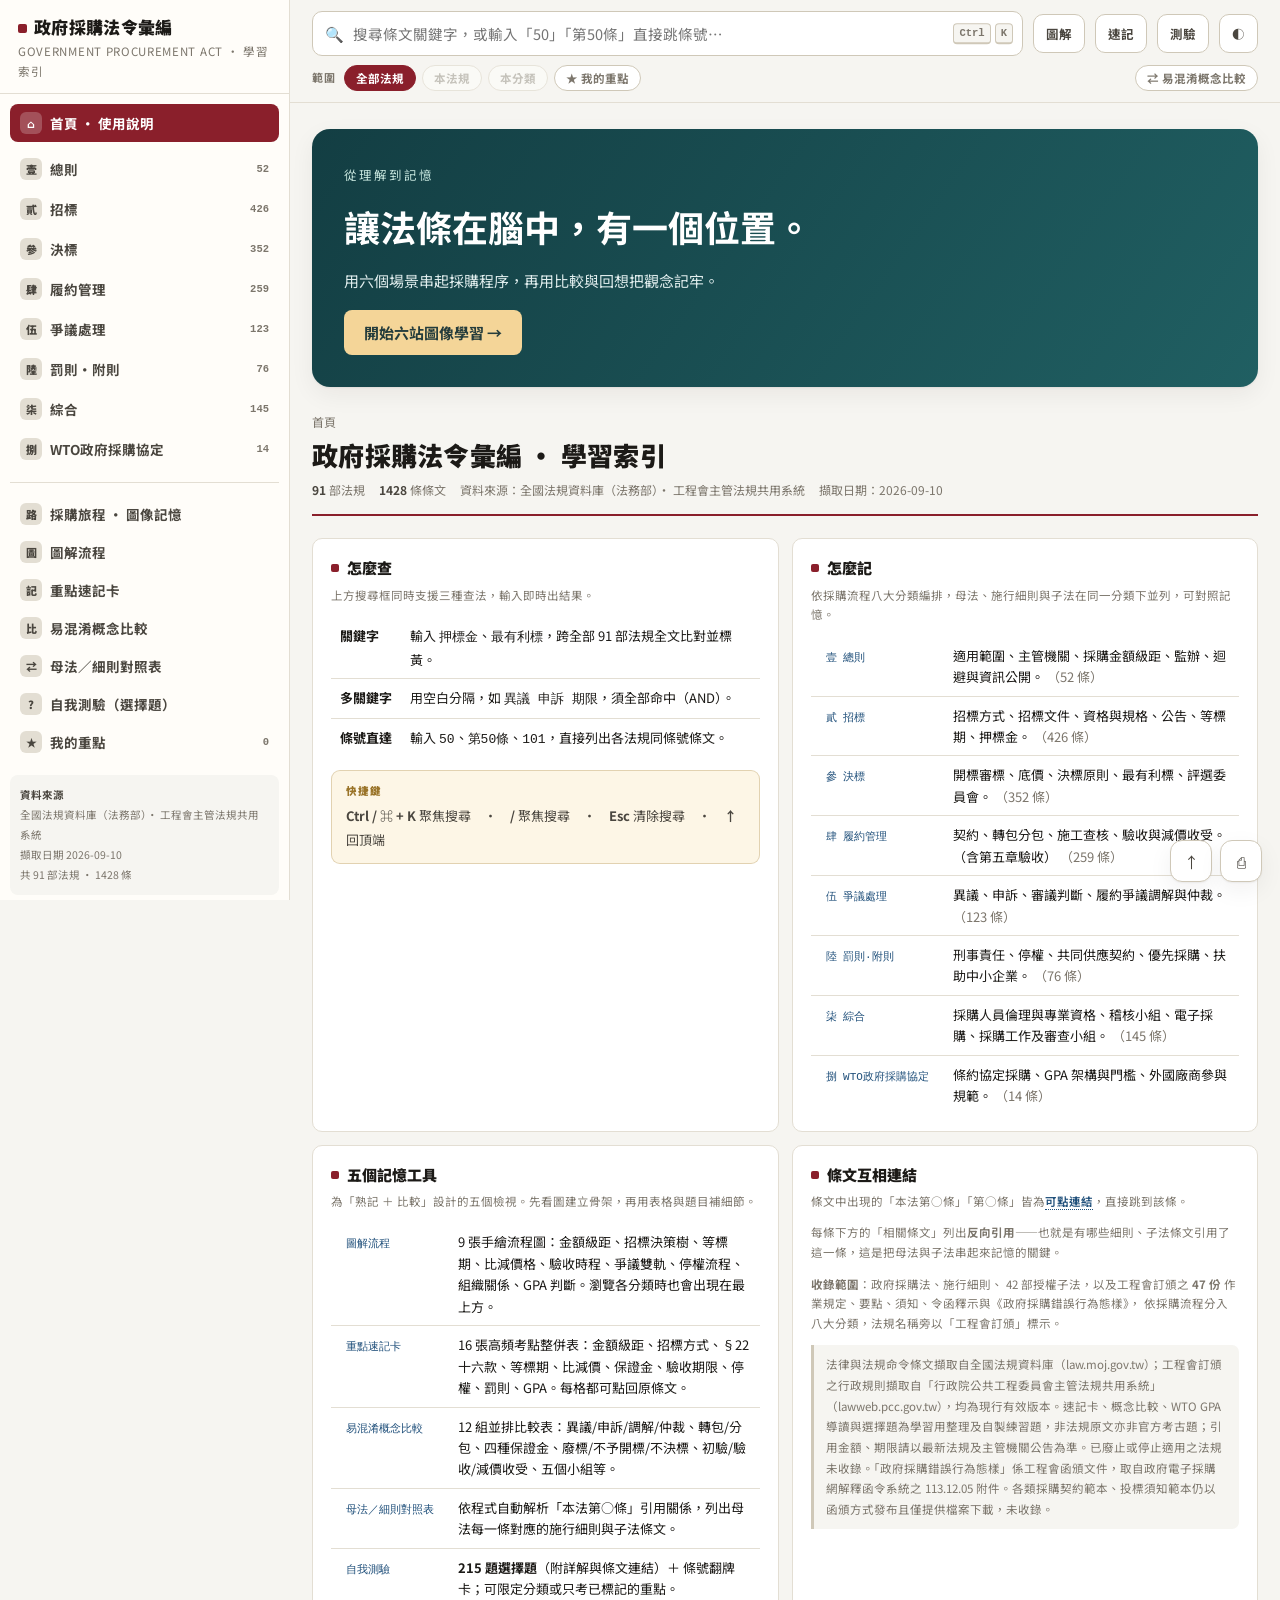
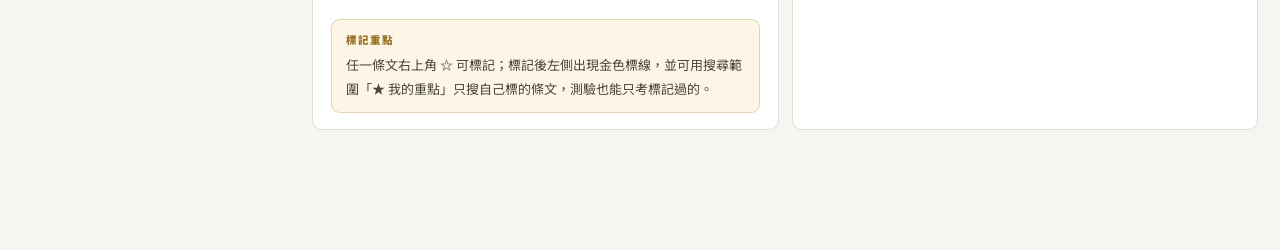
==== commit 2820ceca: "合併「採購旅程 · 圖像記憶」與本次法規新增 單檔版 HTML 為產生檔，衝突以重新產生解決（來源為合併後的 index.html、app.js、data.js），未手動修補衝突標記。  一併更新採購" ====
--- a/政府採購法令彙編-單檔版.html
+++ b/政府採購法令彙編-單檔版.html
@@ -300,6 +300,16 @@
   .app{display:block}
   .art{break-inside:avoid;border:none;border-bottom:1px solid #ccc;border-radius:0;box-shadow:none}
 }
+
+.journey-hero{background:linear-gradient(125deg,#133e43,#205f62);color:#fff;padding:32px;border-radius:18px;margin:0 0 24px;box-shadow:var(--shadow)}
+.journey-hero small{color:#c5e4dc;letter-spacing:.16em}.journey-hero h2{font-size:clamp(24px,3vw,36px);line-height:1.5;margin:12px 0}.journey-hero p{color:#e1eeee}
+.journey-start{background:#f4d598;color:#243c3c;border-radius:8px;padding:12px 20px;font-weight:700}
+.journey-route{display:grid;grid-template-columns:repeat(6,1fr);gap:10px;margin:24px 0}.journey-route a{text-align:center;text-decoration:none;border:1px solid var(--line);border-radius:12px;padding:12px;background:var(--panel)}.journey-route span{display:block;font-size:28px;color:var(--blue)}
+.journey-grid{display:grid;grid-template-columns:repeat(2,minmax(0,1fr));gap:22px;margin-bottom:24px}.journey-station{border:1px solid var(--line);border-radius:16px;overflow:hidden;background:var(--panel);scroll-margin-top:100px}.scene{display:flex;align-items:center;justify-content:space-between;background:var(--blue-soft);color:var(--blue);padding:20px 26px}.scene span{font-size:54px}.scene b{font:700 42px var(--mono);opacity:.45}.station-body{padding:24px}.station-body h3{font-size:24px;margin:4px 0 16px}.station-body small{color:var(--ink3)}.scene-example{padding:12px;border-left:3px solid var(--gold);background:var(--gold-soft)}.station-body details{border-top:1px solid var(--line);padding:14px 0}.station-body summary{cursor:pointer;font-weight:700}.station-actions{display:flex;flex-wrap:wrap;gap:8px;margin:14px 0}.station-body label{font-size:13px;cursor:pointer}.station-body input{accent-color:var(--blue)}
+.journey button:focus-visible,.journey a:focus-visible,.journey summary:focus-visible,.journey-start:focus-visible{outline:3px solid var(--gold);outline-offset:4px}
+@media(max-width:760px){.journey-grid{grid-template-columns:1fr}.journey-route{grid-template-columns:repeat(3,1fr)}.journey-hero{padding:24px}.station-body{padding:18px}}
+@media print{.journey-hero{background:white;color:black}.journey-hero p,.journey-hero small{color:black}.journey-grid{display:block}.journey-station{break-inside:avoid;margin:16px 0}.station-actions,.station-body label{display:none}}
+
 </style>
 </head>
 <body>
@@ -560,6 +570,7 @@
         </div></div>`;
     }).join('') +
     `<div style="margin-top:14px;padding-top:12px;border-top:1px solid var(--line)">
+      <button class="navcat" data-view="journey"><span class="ci">路</span><span class="cn">採購旅程 · 圖像記憶</span></button>
       <button class="navcat" data-view="dg"><span class="ci">圖</span><span class="cn">圖解流程</span></button>
       <button class="navcat" data-view="memo"><span class="ci">記</span><span class="cn">重點速記卡</span></button>
       <button class="navcat" data-view="cmp2"><span class="ci">比</span><span class="cn">易混淆概念比較</span></button>
@@ -592,7 +603,7 @@
 /* ================== 各視圖 ================== */
 function viewHome() {
   const stats = D.cats.map(c => ({ c, n: IDX.filter(r => r.cats.indexOf(c.id) >= 0).length }));
-  return `<div class="crumb">首頁</div>
+  return `<div class="journey-hero"><small>從理解到記憶</small><h2>讓法條在腦中，有一個位置。</h2><p>用六個場景串起採購程序，再用比較與回想把觀念記牢。</p><button class="journey-start" data-view="journey">開始六站圖像學習 →</button></div><div class="crumb">首頁</div>
   <div class="lawhead"><h2>政府採購法令彙編 · 學習索引</h2>
     <div class="lawmeta">
       <span><b>${LAWS.length}</b> 部法規</span><span><b>${IDX.length}</b> 條條文</span>
@@ -969,6 +980,31 @@
   </div>`;
 }
 
+
+/* 採購旅程：圖像線索 → 主動回想 → 法源 */
+const JOURNEY = [
+ ['▤','需求書桌','先辨識採購','把工程、財物、勞務放進三個抽屜，再確認機關與適用範圍。','學校要購買電腦：先辨識採購標的，再判斷適用規定。','採購的三種標的是什麼？','工程、財物、勞務。分類後仍須判斷個案適用範圍。','2','g'],
+ ['⌂','招標大門','選擇進場方式','公開招標像開放大門；選擇性招標像先審入場資格；限制性招標像依法邀請。','比喻只幫助記憶。公告金額以上以公開招標為原則，例外須查法定要件。','限制性招標是否能只因方便而使用？','不能。應查核第22條等適用依據與個案要件；三種方式的定義見第18條。','18','b'],
+ ['⚖','決標天平','分清選人與選標','大門回答「誰來投標」；天平回答「用什麼原則決標」。','把招標方式與決標原則分成兩個問題，避免把公開招標直接等同最低標。','公開招標一定只能用最低標嗎？','不是。招標方式與決標原則須分別判斷；決標原則與適用條件見第52條。','52','d'],
+ ['⚒','履約工地','把承諾做出來','得標後進入履約場景：依契約執行，並區分轉包與分包。','想像得標廠商仍站在工地中央，提醒自己履約責任不因分包而消失。','得標後可以把契約轉包嗎？','第65條規定不得轉包；第67條另規定分包及得標廠商責任。應回原文比較。','65','p'],
+ ['✓','驗收關卡','逐項核對成果','拿著契約清單對照成果：履約完成後，仍要進行驗收程序。','把「做完」與「驗收合格」放成兩張不同的卡片。','成果不符契約時，可以直接當成合格嗎？','不能直接等同合格。第72條規定改善等處理及減價收受的要件，應逐項判斷。','72','p'],
+ ['⑂','爭議路口','先分辨爭議階段','招標、審標、決標爭議與履約爭議，在路口分開思考。','前段查異議、申訴；履約爭議查調解等途徑。停權另有第102條程序。','所有爭議都直接走同一條申訴程序嗎？','不是。先辨識爭議性質，再查第75、76、85條之1或第102條等規定的要件及期限。','75','r']
+];
+function journeyView(){
+ const done=LS.get('journey',{});
+ return `<section class="journey"><div class="journey-hero"><small>圖像記憶 · 六站學習路線</small><h2>跟著一件採購，走過六個場景。</h2><p>先看場景 → 遮住答案回想 → 展開解說 → 回讀法條。每站約 3 分鐘。</p><p>已練習 ${JOURNEY.filter((_,i)=>done[i]).length} / 6 站</p></div>
+ <nav class="journey-route" aria-label="六站導覽">${JOURNEY.map((x,i)=>`<a href="#station-${i}"><span>${x[0]}</span>${i+1} ${x[1]}</a>`).join('')}</nav>
+ <div class="journey-grid">${JOURNEY.map((x,i)=>`<article class="journey-station" id="station-${i}"><div class="scene" aria-hidden="true"><span>${x[0]}</span><b>0${i+1}</b></div><div class="station-body"><small>${x[1]}</small><h3>${x[2]}</h3><p>${x[3]}</p><p class="scene-example">${x[4]}</p><details><summary>先回想：${x[5]}</summary><p>${x[6]}</p></details><div class="station-actions"><button class="chip" data-go="A0030057#${x[7]}">讀第 ${x[7]} 條</button><button class="chip" data-cat="${x[8]}">圖解與相關法規</button></div><label><input type="checkbox" data-journey="${i}" ${done[i]?'checked':''}> 我已回想並核對法條</label></div></article>`).join('')}</div>
+ <div class="card"><h3>把六個場景串成一句話</h3><p>書桌辨需求，大門選招標，天平作決標，工地管履約，關卡做驗收，路口分爭議。</p><p>場景是學習比喻，並非完整法定程序；特殊採購、例外、金額與期限請回到各條文確認。</p><button class="chip" data-view="cmp2">比較易混淆概念</button> <button class="chip" data-view="quiz">進入自我測驗</button></div>
+ <div class="card"><h3>法源與收錄範圍</h3><p>沿用原站 ${LAWS.length} 部法規資料，原擷取日期：${esc(D.meta.generated)}。本次新增學習場景，並不代表所有法規已重新查核。</p><p><a href="https://www.pcc.gov.tw/content/cp.aspx?lang=1&n=2BE68E5656E06EFA" target="_blank" rel="noopener">工程會政府採購法規入口 ↗</a> · <a href="https://www.pcc.gov.tw/content/index?eid=2804&type=C" target="_blank" rel="noopener">工程會訂頒相關作業規定 ↗</a></p><p>已收錄：採購契約要項（108.08.06）、政府採購錯誤行為態樣（113.12.05）及工程會令函釋示。尚未收錄：各類採購契約範本、投標須知範本（僅提供檔案下載）。行政規則清單仍需定期比對新增、修正與停止適用項目。</p></div></section>`;
+}
+document.addEventListener('change',e=>{
+ if(!e.target.matches('[data-journey]')) return;
+ const d=LS.get('journey',{}); d[e.target.dataset.journey]=e.target.checked; LS.set('journey',d);
+ const counter=document.querySelector('.journey-hero p:last-child');
+ if(counter) counter.textContent=`已練習 ${JOURNEY.filter((_,i)=>d[i]).length} / 6 站`;
+});
+
 /* ================== 路由 / 渲染 ================== */
 function render() {
   const v = $('#view');
@@ -976,6 +1012,7 @@
   if (S.q) { S.view = 'search'; html = viewSearch(S.q); }
   else if (S.view === 'law') html = viewLaw(S.lid, S.cat);
   else if (S.view === 'cat') html = viewCat(S.cat);
+  else if (S.view === 'journey') html = journeyView();
   else if (S.view === 'memo') html = viewMemo();
   else if (S.view === 'cmp') html = viewCmp();
   else if (S.view === 'cmp2') html = viewCompare();
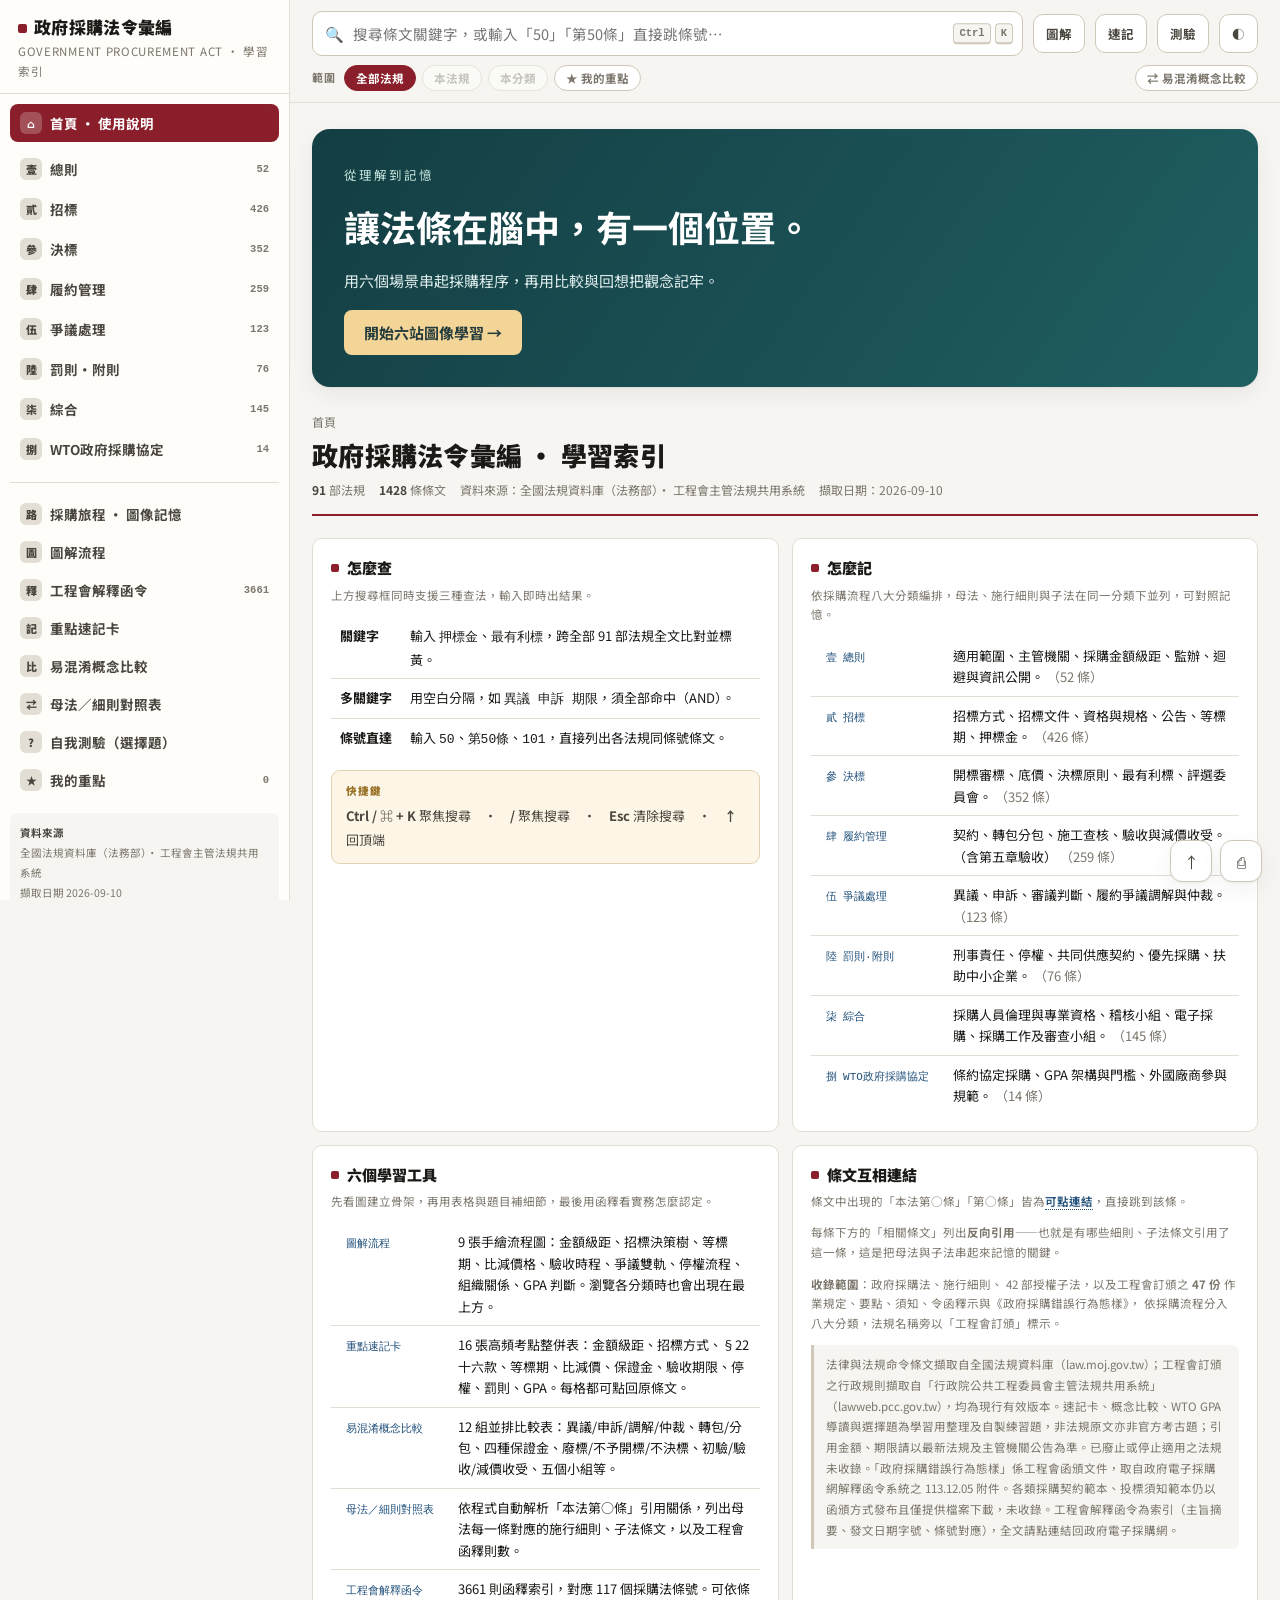
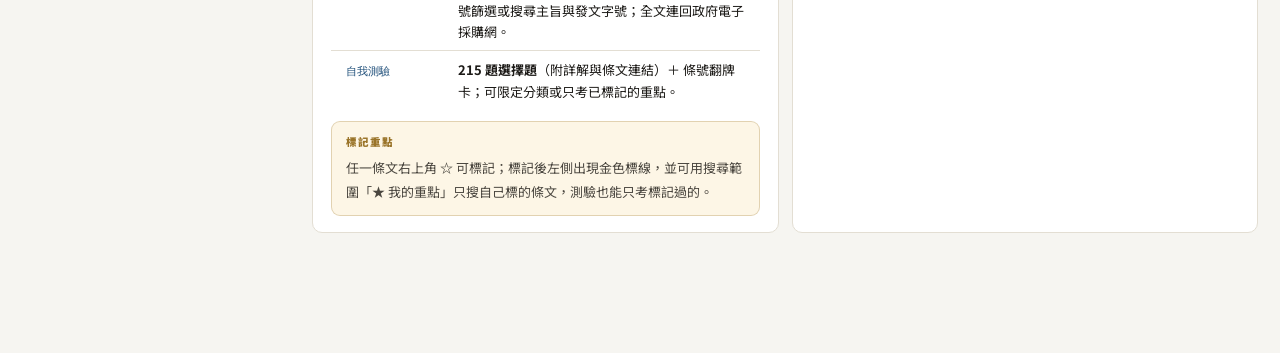
==== commit 63fbd83b: "對照表新增工程會函釋欄，並收錄 3,661 則函釋索引 母法／施行細則／子法對照表擴充為四欄，右欄顯示各條的工程會解釋函令 則數與最新日期，點擊可篩選該條號的全部函釋。  新增 - 工程會解釋函令索引" ====
--- a/政府採購法令彙編-單檔版.html
+++ b/政府採購法令彙編-單檔版.html
@@ -171,6 +171,19 @@
 .grid{display:grid;gap:13px}
 .g2{grid-template-columns:repeat(auto-fit,minmax(320px,1fr))}
 .grid>.card.wide{grid-column:1/-1}
+
+/* 解釋函令 */
+.ltlist{display:flex;flex-direction:column;gap:8px}
+.lt{background:var(--panel);border:1px solid var(--line);border-radius:9px;padding:12px 15px;transition:.13s}
+.lt:hover{border-color:var(--line2);box-shadow:var(--shadow)}
+.ltmeta{display:flex;gap:10px;align-items:baseline;flex-wrap:wrap;margin-bottom:5px}
+.ltd{font:700 11.5px/1 var(--mono);color:var(--accent)}
+.ltn{font-size:11px;color:var(--ink3)}
+.lts{font-family:var(--serif);font-size:14px;line-height:1.8;color:var(--ink)}
+.ltfoot{display:flex;gap:5px;flex-wrap:wrap;align-items:center;margin-top:8px}
+.ltfoot a.relchip{text-decoration:none}
+.cmptbl td .ltcount{font:700 11px/1 var(--mono)}
+
 
 /* 圖解 */
 figure.dg{margin:0}
@@ -357,7 +370,7 @@
 </div>
 
 <script>
-window.LAW = {"meta":{"generated":"2026-09-10","source":"全國法規資料庫（法務部）· 工程會主管法規共用系統","note":"法律與法規命令條文擷取自全國法規資料庫（law.moj.gov.tw）；工程會訂頒之行政規則擷取自「行政院公共工程委員會主管法規共用系統」（lawweb.pcc.gov.tw），均為現行有效版本。速記卡、概念比較、WTO GPA 導讀與選擇題為學習用整理及自製練習題，非法規原文亦非官方考古題；引用金額、期限請以最新法規及主管機關公告為準。已廢止或停止適用之法規未收錄。「政府採購錯誤行為態樣」係工程會函頒文件，取自政府電子採購網解釋函令系統之 113.12.05 附件。各類採購契約範本、投標須知範本仍以函頒方式發布且僅提供檔案下載，未收錄。"},"cats":[{"id":"g","code":"壹","name":"總則","desc":"適用範圍、主管機關、採購金額級距、監辦、迴避與資訊公開。"},{"id":"b","code":"貳","name":"招標","desc":"招標方式、招標文件、資格與規格、公告、等標期、押標金。"},{"id":"d","code":"參","name":"決標","desc":"開標審標、底價、決標原則、最有利標、評選委員會。"},{"id":"p","code":"肆","name":"履約管理","desc":"契約、轉包分包、施工查核、驗收與減價收受。（含第五章驗收）"},{"id":"r","code":"伍","name":"爭議處理","desc":"異議、申訴、審議判斷、履約爭議調解與仲裁。"},{"id":"s","code":"陸","name":"罰則·附則","desc":"刑事責任、停權、共同供應契約、優先採購、扶助中小企業。"},{"id":"z","code":"柒","name":"綜合","desc":"採購人員倫理與專業資格、稽核小組、電子採購、採購工作及審查小組。"},{"id":"w","code":"捌","name":"WTO政府採購協定","desc":"條約協定採購、GPA 架構與門檻、外國廠商參與規範。","intro":"\n<p><b>一、GPA 的性質</b>：世界貿易組織《政府採購協定》(Agreement on Government Procurement, GPA) 屬\n<b>複邊協定</b>，只拘束簽署國，而非全體 WTO 會員。其開放範圍不是全面開放，而是逐一載明於各國的\n<b>市場開放清單</b>（適用機關、適用標的、門檻金額、保留條件）。我國之縣（市）政府及鄉鎮市公所不在開放範圍。</p>\n<p><b>二、我國的銜接方式</b>：我國於民國 88 年 5 月 27 日施行政府採購法，即是為配合 GPA 而制定；\n其招標方式（公開／選擇性／限制性）、等標期、異議申訴制度均對應 GPA 的架構。實際適用時，\n採購法<button class=\"ref\" data-go=\"A0030057#17\">§17</button>、\n<button class=\"ref\" data-go=\"A0030057#43\">§43</button>、\n<button class=\"ref\" data-go=\"A0030057#44\">§44</button>、\n<button class=\"ref\" data-go=\"A0030057#105\">§105</button>、\n<button class=\"ref\" data-go=\"A0030057#106\">§106</button>\n為主要的條約協定條款；未達門檻或不屬條約協定範圍者，則回到\n<b>外國廠商參與非條約協定採購處理辦法</b>處理。</p>\n<p><b>三、GPA 條文架構</b>：協定本身含序文及 24 條條文，另以附錄列出各國開放清單。主要規範事項為：\n適用對象及範圍、門檻金額與案件金額計算、<b>國民待遇與不歧視原則</b>、招標方式、邀標公告與決標資訊公開、\n招標文件與技術規範、廠商資格條件、等標期下限、投開決標程序、協商、\n<b>禁止以補償交易(Offset)作為資格條件或決標要件</b>、原產地認定、廠商申訴程序、國與國爭端解決、\n資訊提供義務、除外情況（國防安全等）、對開發中國家之特別待遇、政府採購委員會。</p>\n<div class=\"note\">本導讀係依行政院公共工程委員會全球資訊網「認識 WTO 政府採購協定」之內容整理，屬<b>學習用摘要</b>，\n非法規原文。GPA 另有 2012 年修正版（GPA 2012），門檻金額以特別提款權(SDR)計價、每兩年換算檢討一次，\n最新數值請以工程會「政府採購條約協定／我國門檻金額」公告為準。</div>\n"}],"memo":[{"wide":true,"t":"三大金額級距（最高頻考點）","h":"採購法本身不寫金額，金額由主管機關依 §12Ⅲ、§13Ⅲ 另行公告；巨額採購則規定於認定標準。","table":{"head":["級距","現行金額","法源","主要法律效果"],"rows":[["小額採購","新臺幣 <b>15 萬元</b>以下<br><span style=\"color:var(--ink3)\">（公告金額十分之一）</span>","<button class=\"ref\" data-go=\"A0030067#5\">未達公告金額招標辦法§5</button>","得不經公告程序，逕洽廠商採購；免適用公告及等標期規定。"],["公告金額","工程、財物、勞務均為<br>新臺幣 <b>150 萬元</b>","<button class=\"ref\" data-go=\"A0030057#13\">採購法§13Ⅲ</button>","① 應公開招標（<button class=\"ref\" data-go=\"A0030057#19\">§19</button>）② 主（會）計及有關單位<b>會同監辦</b>（<button class=\"ref\" data-go=\"A0030057#13\">§13</button>）③ 得提申訴（<button class=\"ref\" data-go=\"A0030057#76\">§76</button>）④ 應刊登政府採購公報。"],["查核金額","工程、財物 <b>5,000 萬元</b><br>勞務 <b>1,000 萬元</b>","<button class=\"ref\" data-go=\"A0030057#12\">採購法§12Ⅲ</button>","開標、比價、議價、決標及驗收應報請<b>上級機關派員監辦</b>；超底價 4% 決標須報上級核准（<button class=\"ref\" data-go=\"A0030057#53\">§53</button>）。"],["巨額採購","工程 <b>2 億元</b><br>財物 <b>1 億元</b><br>勞務 <b>2,000 萬元</b>","<button class=\"ref\" data-go=\"A0030099#8\">認定標準§8</button>","① 等標期 28 日 ② 廠商資格得從嚴（<button class=\"ref\" data-go=\"A0030099#5\">認定標準§5</button>）③ 應逐年提報使用情形及效益分析（<button class=\"ref\" data-go=\"A0030057#111\">§111</button>）。"]]},"mnemo":"<b>小十五 · 公一五○ · 查五千（勞一千）· 巨二億／一億／二千萬</b><br>公告金額必須<b>低於</b>查核金額（§13Ⅲ 明文）；小額採購＝公告金額的 <b>1/10</b>。","note":"公告金額自民國 112 年 1 月 1 日起由 100 萬元調整為 150 萬元；查核金額、小額採購金額未隨之調整。（行政院公共工程委員會「政府採購法之查核金額、公告金額及中央機關小額採購金額」修正案）"},{"t":"招標方式三分法","h":"採購法<button class=\"ref\" data-go=\"A0030057#18\">§18</button>的定義是選擇題最愛考的地方，注意「公告」與「家數」兩個關鍵字。","table":{"head":["方式","定義（§18）","適用情形"],"rows":[["公開招標","以<b>公告</b>方式邀請<b>不特定</b>廠商投標","公告金額以上採購之<b>原則</b>（<button class=\"ref\" data-go=\"A0030057#19\">§19</button>）。"],["選擇性招標","以<b>公告</b>方式<b>預先</b>依一定資格條件辦理廠商資格審查後，再邀請<b>符合資格</b>之廠商投標","<button class=\"ref\" data-go=\"A0030057#20\">§20</button> 五款：①經常性採購 ②審查須費時長久 ③準備投標需高額費用 ④資格條件複雜 ⑤研究發展事項。<br>經常性採購應建立<b>六家以上</b>合格名單（<button class=\"ref\" data-go=\"A0030057#21\">§21</button>）。"],["限制性招標","<b>不經公告</b>程序，邀請<b>二家以上</b>廠商<b>比價</b>，或僅邀請<b>一家</b>廠商<b>議價</b>","<button class=\"ref\" data-go=\"A0030057#22\">§22</button> 十六款情形之一（詳見下一張卡）。"]]},"mnemo":"<b>「公開＝公告＋不特定；選擇性＝公告＋先審資格；限制性＝不公告，二家比價／一家議價」</b><br>未達公告金額之招標方式：中央由主管機關定、地方由直轄市或縣（市）政府定（<button class=\"ref\" data-go=\"A0030057#23\">§23</button>）。"},{"wide":true,"t":"§22 限制性招標 十六款 · 分群記憶","h":"死背十六款很痛苦，依「為什麼不能競爭」分成六群記，考試時再回想款次。","table":{"head":["群組","款次","內容要旨"],"rows":[["① 無法competition","1、2、8","1 招標結果無廠商投標或無合格標（原條件未重大改變）／2 專屬權利、獨家製造供應、藝術品、秘密諮詢／8 集中交易或公開競價市場採購財物"],["② 緊急必要","3","遇不可預見之緊急事故，無法適時辦理公開或選擇性招標"],["③ 延續既有","4、6、7","4 後續維修、零配件、更換或擴充（相容互通需要）／6 原招標目的範圍內追加契約外工程，<b>未逾原主契約金額 50%</b>／7 原招標公告及文件<b>已敘明</b>擴充之期間、金額或數量"],["④ 評選優勝","9、10、11、13、14","9 委託專業／技術／資訊／社會福利服務，公開客觀評選優勝／10 設計競賽／11 指定地區採購房地產／13 專業領先自然人或學術、非營利機構之研究發展／14 文化藝術專業人士、機構、團體"],["⑤ 政策扶助","12","身心障礙者、原住民、受刑人個人及相關機構、監獄工場、慈善機構、庇護工場之非營利產品或勞務"],["⑥ 商業與兜底","15、16","15 公營事業為商業性轉售或製造供轉售之採購／16 其他經主管機關認定"]]},"mnemo":"<b>「無競爭、急、延續、評選、扶助、轉售＋兜底」</b><br>特別注意：第 13 款、第 14 款<b>不適用工程採購</b>（§22Ⅳ）；第 6 款的 <b>50%</b> 與第 7 款的「已敘明」是常考陷阱。"},{"wide":true,"t":"等標期下限一覽（招標期限標準）","h":"等標期＝自刊登政府採購公報日起至截止投標日止。四個級距，級距與金額級距一致。","table":{"head":["採購金額","公開招標<br>等標期（§2）","選擇性招標<br>資格審查（§3）"],"rows":[["未達公告金額","<b>7 日</b>","<b>7 日</b>"],["公告金額以上未達查核金額","<b>14 日</b>","<b>10 日</b><br><span style=\"color:var(--ink3)\">（公告金額以上未達巨額）</span>"],["查核金額以上未達巨額","<b>21 日</b>","同上 10 日"],["巨額採購","<b>28 日</b>","<b>14 日</b>"]]},"mnemo":"公開招標：<b>7 → 14 → 21 → 28</b>（等差 7 日）。<br>選擇性招標資格審查：<b>7 → 10 → 14</b>（只分三級，界線在巨額）。<br>§42Ⅱ 後續階段邀標之等標期由機關合理訂定，<b>但不得少於 7 日</b>。","note":"另有縮短等標期之規定（電子領標、電子投標、公開閱覽等），詳見<button class=\"ref\" data-go=\"A0030093#9\">招標期限標準§9</button>以下各條。"},{"wide":true,"t":"未達公告金額採購之招標方式","h":"中央機關依<button class=\"ref\" data-go=\"A0030057#23\">§23</button>授權訂定<button class=\"ref\" data-go=\"A0030067#1\">未達公告金額採購招標辦法</button>；以「公告金額十分之一」為分水嶺。","table":{"head":["金額","得採之方式","條文"],"rows":[["<b>逾</b>公告金額 1/10<br><span style=\"color:var(--ink3)\">（逾 15 萬、未達 150 萬）</span>","三選一：<br>① 符合 §22Ⅰ①～⑮ 者，採<b>限制性招標</b><br>② 符合 §22Ⅰ⑯ 者，敘明理由簽報機關首長或授權人員核准，採限制性招標，<b>免報經主管機關認定</b><br>③ 依 §49 公開徵求書面報價或企劃書，取得 <b>3 家以上</b>，擇符合需要者比價或議價","<button class=\"ref\" data-go=\"A0030067#2\">招標辦法§2</button>"],["第一次公告未達 3 家","經機關首長或授權人員核准，<b>改採限制性招標</b>；辦理第二次公告者，<b>不受 3 家限制</b>","<button class=\"ref\" data-go=\"A0030067#3\">招標辦法§3</button>"],["<b>公告金額 1/10 以下</b><br><span style=\"color:var(--ink3)\">（15 萬元以下＝小額採購）</span>","<b>得不經公告程序，逕洽廠商採購</b>，免提供報價或企劃書","<button class=\"ref\" data-go=\"A0030067#5\">招標辦法§5</button>"],["禁止規避","不得<b>意圖規避</b>本辦法之適用而分批辦理未達公告金額但逾公告金額 1/10 之採購","<button class=\"ref\" data-go=\"A0030067#6\">招標辦法§6</button>、<button class=\"ref\" data-go=\"A0030057#14\">採購法§14</button>"]]},"mnemo":"<b>「逾十分之一：限制性或三家比價；十分之一以下：逕洽廠商」</b><br>注意 §22Ⅰ⑯ 在未達公告金額時<b>免報主管機關認定</b>，這是與公告金額以上採購最大的差別。"},{"wide":true,"t":"決標原則與比減價格","h":"<button class=\"ref\" data-go=\"A0030057#52\">§52</button> 四種決標原則；<button class=\"ref\" data-go=\"A0030057#53\">§53</button>、<button class=\"ref\" data-go=\"A0030057#54\">§54</button> 的「三次」與「8%／4%」是計算題常客。","table":{"head":["項目","規定"],"rows":[["決標四原則（§52Ⅰ）","① 訂有底價：合於招標文件且<b>在底價以內</b>之最低標<br>② 未訂底價：合於招標文件、<b>標價合理</b>且在預算數額內之最低標<br>③ 最有利標<br>④ 複數決標"],["原則採最有利標（§52Ⅱ）","公告金額以上之<b>專業／技術／資訊／社會福利／文化創意</b>服務，以<b>不訂底價之最有利標</b>為原則。"],["超底價處理（§53）","洽最低標<b>減價一次</b>→仍超過則全體<b>比減價格，不得逾三次</b>→仍超底價而不逾預算且有緊急情事，經核准得決標，<b>不得超過底價 8%</b>；<b>查核金額以上超過 4%</b> 者，應先報上級機關核准。"],["未訂底價（§54）","逾評審委員會建議金額或預算金額時，減價一次→比減價格（機關得限制次數，<b>不得逾三次</b>）→仍逾越應<b>廢標</b>。"],["最有利標（§56）","依招標文件所定評審標準，就技術、品質、功能、商業條款或價格作<b>序位或計數</b>之綜合評選；未列入項目不得作為參考；綜合評選<b>不得逾三次</b>；仍無法評定應廢標。採最有利標決標<b>應先報經上級機關核准</b>。"]]},"mnemo":"<b>「減價一次、比減三次、超底八趴、查核四趴要報上級」</b><br>最有利標三個「先」：<b>先</b>報上級核准、評選項目<b>先</b>列入招標文件、協商<b>先</b>公告。"},{"wide":true,"t":"押標金 · 保證金額度","h":"額度規定在<button class=\"ref\" data-go=\"A0030079#9\">押標金保證金暨其他擔保作業辦法</button>，追繳與時效在<button class=\"ref\" data-go=\"A0030057#31\">採購法§31</button>。","table":{"head":["項目","額度","條文"],"rows":[["押標金","一定金額：不逾<b>預算金額或預估採購總額 5%</b><br>一定比率：不逾<b>標價 5%</b><br>絕對上限 <b>新臺幣 5,000 萬元</b><br>採單價決標者，應為一定金額","<button class=\"ref\" data-go=\"A0030079#9\">辦法§9</button>"],["履約保證金","一定金額：不逾<b>預算金額或預估採購總額 10%</b><br>一定比率：不逾<b>契約金額 10%</b><br>採單價決標者，應為一定金額","<button class=\"ref\" data-go=\"A0030079#15\">辦法§15</button>"],["差額保證金","總標價偏低：總標價與<b>底價 80%</b> 之差額<br>部分標價偏低：該部分標價與<b>該部分底價 70%</b> 之差額<br>未提出者，得不決標予該廠商；繳納期限應訂 <b>5 日以上</b>","<button class=\"ref\" data-go=\"A0030079#30\">辦法§30</button>、<button class=\"ref\" data-go=\"A0030057#58\">採購法§58</button>"],["押標金不發還／追繳","七款事由：①虛偽不實文件投標 ②借用他人名義或容許他人借用 ③冒用他人名義 ④得標後拒不簽約 ⑤得標後未於期限繳足保證金或提供擔保 ⑥對採購有關人員行求、期約或交付不正利益 ⑦其他經主管機關認定影響採購公正之違法行為","<button class=\"ref\" data-go=\"A0030057#31\">採購法§31Ⅱ</button>"],["追繳時效","請求權<b>5 年</b>不行使而消滅；自不予開標、不予決標、廢標或決標日起逾 <b>15 年</b>者，不得行使","<button class=\"ref\" data-go=\"A0030057#31\">採購法§31Ⅳ～Ⅵ</button>"]]},"mnemo":"<b>「押五、履十、上限五千萬；差額八成／七成；追繳五年、除斥十五年」</b>"},{"wide":true,"t":"驗收流程與法定期限","h":"母法<button class=\"ref\" data-go=\"A0030057#71\">§71</button>～<button class=\"ref\" data-go=\"A0030057#73\">§73</button>訂原則，期限全在施行細則<button class=\"ref\" data-go=\"A0030058#92\">§92</button>～<button class=\"ref\" data-go=\"A0030058#95\">§95</button>。","table":{"head":["階段","期限","條文"],"rows":[["廠商通知竣工 → 機關會同核對確定是否竣工","<b>7 日</b>內","<button class=\"ref\" data-go=\"A0030058#92\">細則§92Ⅰ</button>"],["監造單位送竣工圖表、結算明細表等資料","竣工後 <b>7 日</b>內","<button class=\"ref\" data-go=\"A0030058#92\">細則§92Ⅱ</button>"],["機關辦理<b>初驗</b>（有初驗程序者）","收受全部資料之日起 <b>30 日</b>內","<button class=\"ref\" data-go=\"A0030058#92\">細則§92Ⅱ</button>"],["<b>有</b>初驗程序者辦理驗收","初驗合格後 <b>20 日</b>內","<button class=\"ref\" data-go=\"A0030058#93\">細則§93</button>"],["<b>無</b>初驗程序者辦理驗收","接獲備驗通知或可得驗收程序完成後 <b>30 日</b>內","<button class=\"ref\" data-go=\"A0030058#94\">細則§94</button>"],["延期","有特殊情形須延期者，應經機關首長或其授權人員核准","<button class=\"ref\" data-go=\"A0030058#95\">細則§95</button>"]]},"mnemo":"<b>「七、七、三十；有初驗二十，無初驗三十」</b><br>減價收受（<button class=\"ref\" data-go=\"A0030057#72\">§72Ⅱ</button>）：<b>查核金額以上</b>應先報上級機關核准；未達查核金額經機關首長或授權人員核准。<br>承辦採購單位人員<b>不得</b>為所辦採購之主驗人或樣品材料檢驗人（<button class=\"ref\" data-go=\"A0030057#71\">§71Ⅲ</button>）。"},{"t":"監辦制度：誰來監、監什麼","h":"兩條容易混淆，關鍵在<b>金額級距</b>與<b>監辦主體</b>。","table":{"head":["條文","門檻","監辦主體","監辦事項"],"rows":[["<button class=\"ref\" data-go=\"A0030057#12\">§12</button>","<b>查核金額</b>以上","<b>上級機關</b>派員監辦<br><span style=\"color:var(--ink3)\">（上級機關得訂授權條件由機關自辦）</span>","開標、比價、議價、決標、驗收"],["<button class=\"ref\" data-go=\"A0030057#13\">§13</button>","<b>公告金額</b>以上","機關<b>主（會）計及有關單位</b>會同監辦<br><span style=\"color:var(--ink3)\">（有特殊情形者除外）</span>","開標、比價、議價、決標、驗收"]]},"mnemo":"<b>「查核找上級，公告找主計」</b>；兩者監辦事項相同（開比議決驗）。<br>未達查核金額但<b>決標金額</b>或<b>契約變更後金額</b>達查核金額者，應<b>補具文件送上級機關備查</b>（§12Ⅱ）。"},{"wide":true,"t":"爭議處理：兩條路徑","h":"採購法第六章把爭議一分為二——<b>招標審標決標</b>爭議走異議申訴；<b>履約</b>爭議走調解仲裁。","table":{"head":["","招標／審標／決標爭議","履約爭議"],"rows":[["法條","<button class=\"ref\" data-go=\"A0030057#74\">§74</button>～<button class=\"ref\" data-go=\"A0030057#84\">§84</button>","<button class=\"ref\" data-go=\"A0030057#85-1\">§85-1</button>～<button class=\"ref\" data-go=\"A0030057#85-4\">§85-4</button>"],["程序","異議 → 申訴 → 審議判斷","協議不成 → 調解 或 仲裁"],["受理機關","招標機關（異議）→ 採購申訴審議委員會（申訴）","採購申訴審議委員會（調解）／仲裁機構"],["效力","審議判斷<b>視同訴願決定</b>（<button class=\"ref\" data-go=\"A0030057#83\">§83</button>）→ 續行行政訴訟","調解成立與確定判決同一效力；仲裁判斷同確定判決"],["特別規定","公告金額以上始得申訴；<b>追繳押標金爭議不受公告金額限制</b>（<button class=\"ref\" data-go=\"A0030057#76\">§76Ⅳ</button>）","調解屬廠商申請者<b>機關不得拒絕</b>；工程及技術服務採購因機關不同意調解建議／方案致調解不成立者，廠商提付仲裁<b>機關不得拒絕</b>（先調後仲）"]]},"mnemo":"<b>「招審決走異議申訴，履約走調解仲裁」</b><br>工程及技服的「<b>強制仲裁</b>」是 §85-1Ⅱ 的重點：機關對調解建議／方案不同意 → 廠商提仲裁 → 機關不得拒絕。"},{"wide":true,"t":"異議 · 申訴 期限總表","h":"全部都是「<b>次日</b>起算」，日數只有 10、15、20、40 四種，務必分清楚適用對象。","table":{"head":["情形","期限","條文"],"rows":[["對<b>招標文件規定</b>提出異議","自公告或邀標之次日起<b>等標期 1/4</b>（尾數不足一日以一日計），<b>但不得少於 10 日</b>","<button class=\"ref\" data-go=\"A0030057#75\">§75Ⅰ①</button>"],["對招標文件之<b>釋疑、後續說明、變更或補充</b>提出異議","接獲通知或公告之次日起 <b>10 日</b>","<button class=\"ref\" data-go=\"A0030057#75\">§75Ⅰ②</button>"],["對採購<b>過程、結果</b>提出異議","接獲通知或公告之次日起 <b>10 日</b>；未經通知公告者為知悉或可得知悉之次日起 10 日，<b>至遲不得逾決標日之次日起 15 日</b>","<button class=\"ref\" data-go=\"A0030057#75\">§75Ⅰ③</button>"],["<b>機關處理異議</b>","收受異議之次日起 <b>15 日</b>內處理並書面通知","<button class=\"ref\" data-go=\"A0030057#75\">§75Ⅱ</button>"],["<b>提起申訴</b>","收受異議處理結果或期限屆滿之次日起 <b>15 日</b>內","<button class=\"ref\" data-go=\"A0030057#76\">§76Ⅰ</button>"],["收受申訴書機關<b>移送</b>申訴會","收受之次日起 <b>3 日</b>內","<button class=\"ref\" data-go=\"A0030057#76\">§76Ⅲ</button>"],["<b>機關陳述意見</b>","收受申訴書副本之次日起 <b>10 日</b>內","<button class=\"ref\" data-go=\"A0030057#78\">§78Ⅰ</button>"],["<b>申訴會完成審議</b>","收受申訴書之次日起 <b>40 日</b>內，必要時<b>得延長 40 日</b>","<button class=\"ref\" data-go=\"A0030057#78\">§78Ⅱ</button>"],["<b>§101 停權</b>之異議","接獲通知之次日起 <b>20 日</b>內","<button class=\"ref\" data-go=\"A0030057#102\">§102Ⅰ</button>"],["<b>§101 停權</b>之申訴","收受異議處理結果或期限屆滿之次日起 <b>15 日</b>內，<b>不論是否逾公告金額</b>","<button class=\"ref\" data-go=\"A0030057#102\">§102Ⅱ</button>"]]},"mnemo":"<b>「異議十日（招標文件看等標期¼，至少十日）、機關十五、申訴十五、審議四十可再四十」</b><br>唯一的 <b>20 日</b> 出現在停權異議（§102Ⅰ），這是最容易被考的例外。"},{"wide":true,"t":"§101 停權事由（15 款）× §103 停權期間","h":"先記「期間三群」，再回頭對款次，比逐款硬背有效率。","table":{"head":["停權期間","款次","事由要旨"],"rows":[["<b>3 年</b>","1～5、15<br>及 6（判<b>有期徒刑</b>）","1 容許他人借用名義證件投標／2 借用或冒用他人名義證件投標／3 擅自減省工料情節重大／4 以虛偽不實文件投標訂約履約情節重大／5 受停業處分期間仍投標／15 對採購有關人員行求期約交付不正利益／6 犯 §87～§92 之罪經第一審有罪判決（判有期徒刑）"],["<b>1 年</b>","13、14<br>及 6（判<b>拘役、罰金或緩刑</b>）","13 破產程序中之廠商／14 歧視性別、原住民、身心障礙或弱勢團體人士情節重大"],["<b>3 月 → 6 月 → 1 年</b><br><span style=\"color:var(--ink3)\">（累進）</span>","7～12","7 得標後無正當理由不訂約／8 查驗或驗收不合格情節重大／9 驗收後不履行保固責任情節重大／10 可歸責於廠商致延誤履約期限情節重大／11 違反 §65 轉包／12 可歸責於廠商致解除或終止契約情節重大<br><b>累進規則</b>：通知日起前 5 年內未被刊登→3 個月；已被刊登 1 次→6 個月；累計 2 次以上→1 年"]]},"mnemo":"<b>「一到五加十五＝三年；十三、十四＝一年；七到十二＝三、六、十二個月累進」</b><br>程序要件（§101Ⅲ）：通知前應給予廠商<b>陳述意見</b>機會，並應成立<b>採購工作及審查小組</b>認定。<br>效果（§103Ⅰ）：不得<b>參加投標</b>、<b>作為決標對象</b>或<b>分包廠商</b>；機關因特殊需要經上級機關核准者不適用。"},{"wide":true,"t":"罰則速記（§87～§92）","h":"主體與行為態樣決定刑度；注意「廠商人員」與「對機關人員施強暴脅迫」是兩組不同條文。","table":{"head":["條文","行為","刑度"],"rows":[["<button class=\"ref\" data-go=\"A0030057#87\">§87Ⅰ</button>","施強暴、脅迫、藥劑或催眠術，使廠商不為投標、違本意投標，或使得標廠商放棄得標、轉包分包","1 年以上 7 年以下有期徒刑，得併科 300 萬元以下罰金"],["<button class=\"ref\" data-go=\"A0030057#87\">§87Ⅲ</button>","以詐術或其他非法方法，使廠商無法投標或開標發生不正確結果","5 年以下有期徒刑，得併科 100 萬元以下罰金"],["<button class=\"ref\" data-go=\"A0030057#87\">§87Ⅳ</button>","<b>圍標</b>：意圖影響決標價格或獲取不當利益，合意使廠商不投標或不為價格競爭","6 月以上 5 年以下有期徒刑，得併科 100 萬元以下罰金"],["<button class=\"ref\" data-go=\"A0030057#87\">§87Ⅴ</button>","<b>借牌</b>：借用他人名義或證件投標；容許他人借用本人名義或證件","3 年以下有期徒刑，得併科 100 萬元以下罰金"],["<button class=\"ref\" data-go=\"A0030057#88\">§88</button>","受託提供規劃、設計、審查、監造、專案管理或代辦採購廠商之人員，圖私人不法利益，違法限制或審查技術、工法、材料、設備、規格或廠商資格，因而獲利","1 年以上 7 年以下有期徒刑，得併科 300 萬元以下罰金"],["<button class=\"ref\" data-go=\"A0030057#89\">§89</button>","前述受託廠商人員洩漏或交付採購應秘密資訊，因而獲利","5 年以下有期徒刑、拘役或科或併科 100 萬元以下罰金"],["<button class=\"ref\" data-go=\"A0030057#90\">§90</button>","對機關採購人員或受託廠商人員施強暴脅迫，使其不為決定或為違本意之決定","1 年以上 7 年以下有期徒刑，得併科 300 萬元以下罰金"],["<button class=\"ref\" data-go=\"A0030057#91\">§91</button>","對前述人員施強暴脅迫，使其洩漏或交付採購應秘密資訊","5 年以下有期徒刑，得併科 100 萬元以下罰金"],["<button class=\"ref\" data-go=\"A0030057#92\">§92</button>","<b>兩罰規定</b>：廠商之代表人、代理人、受雇人或從業人員因執行業務犯本法之罪","除處罰行為人外，對<b>該廠商亦科以該條之罰金</b>"]]},"mnemo":"<b>「87 對廠商、88／89 內鬼、90／91 對公務員、92 兩罰」</b><br>刑度只有兩檔好記：<b>1～7 年＋300 萬</b>（強暴脅迫、內鬼圖利）與 <b>5 年以下＋100 萬</b>（詐術、洩密）。圍標 6 月～5 年、借牌 3 年以下另記。<br>§87Ⅰ、Ⅲ、Ⅳ 之<b>未遂犯罰之</b>（§87Ⅵ）。"},{"wide":true,"t":"履約管理重點（轉包 · 分包 · 契約變更）","table":{"head":["項目","規定","條文"],"rows":[["<b>轉包</b>","得標廠商應自行履行工程、勞務契約，<b>不得轉包</b>。轉包＝將原契約應自行履行之<b>全部或其主要部分</b>由其他廠商代為履行。財物契約需經一定履約過程、非以現成財物供應者，準用。","<button class=\"ref\" data-go=\"A0030057#65\">§65</button>"],["<b>分包</b>","分包＝<b>非轉包</b>而將契約之<b>部分</b>由其他廠商代為履行，<b>得</b>為之。分包契約報備並設定權利質權者，民法 §513 抵押權及 §816 添附請求權及於價金請求權；分包廠商就分包部分與得標廠商<b>連帶負瑕疵擔保責任</b>。","<button class=\"ref\" data-go=\"A0030057#67\">§67</button>"],["<b>違反轉包之效果</b>","機關得<b>解除契約、終止契約或沒收保證金</b>，並得要求損害賠償；並構成 §101Ⅰ⑪ 之停權事由。","<button class=\"ref\" data-go=\"A0030057#66\">§66</button>、<button class=\"ref\" data-go=\"A0030057#101\">§101Ⅰ⑪</button>"],["<b>政策變更終止</b>","因政策變更，廠商依約續行反而不符公共利益者，機關得報經上級機關核准，終止或解除部分或全部契約，並<b>補償廠商因此所生之損失</b>。","<button class=\"ref\" data-go=\"A0030057#64\">§64</button>"],["<b>契約範本</b>","各類採購契約以採用主管機關訂定之<b>範本</b>為原則；其要項及內容由主管機關參考國際及國內慣例定之。","<button class=\"ref\" data-go=\"A0030057#63\">§63</button>"],["<b>施工查核</b>","中央及直轄市、縣（市）政府應成立<b>工程施工查核小組</b>，定期查核所屬（轄）機關工程品質及進度。","<button class=\"ref\" data-go=\"A0030057#70\">§70Ⅲ</button>、<button class=\"ref\" data-go=\"D0070080#1\">施工查核作業辦法</button>"]]},"mnemo":"<b>「轉包＝全部或主要部分，禁止；分包＝部分，允許」</b>——差別在「主要部分」四個字。"},{"t":"採購人員倫理與利益迴避","table":{"head":["項目","規定","條文"],"rows":[["<b>利益迴避</b>","機關承辦、監辦採購人員<b>離職後 3 年內</b>不得為本人或代理廠商向原任職機關接洽處理離職前 <b>5 年內</b>與職務有關之事務。","<button class=\"ref\" data-go=\"A0030057#15\">§15</button>"],["<b>不正利益</b>","廠商不得以支付佣金、比例金、仲介費、後謝金或其他不正利益為條件促成契約成立；違反者機關得終止或解除契約，並將<b>二倍</b>之不正利益自契約價款中扣除。","<button class=\"ref\" data-go=\"A0030057#59\">§59</button>"],["<b>倫理準則</b>","主管機關應訂定採購人員倫理準則。","<button class=\"ref\" data-go=\"A0030057#112\">§112</button>、<button class=\"ref\" data-go=\"A0030095#1\">倫理準則</button>"],["<b>採購稽核</b>","主管機關、直轄市及縣（市）政府應成立<b>採購稽核小組</b>，稽核監督採購事宜。","<button class=\"ref\" data-go=\"A0030057#108\">§108</button>、<button class=\"ref\" data-go=\"A0030100#1\">稽核小組組織準則</button>"],["<b>採購專業人員</b>","機關辦理採購，應由採購專業人員為之；其資格、考試、訓練、發證及管理辦法由主管機關會同考試院定之。","<button class=\"ref\" data-go=\"A0030057#95\">§95</button>、<button class=\"ref\" data-go=\"A0030059#1\">專業人員辦法</button>"]]},"mnemo":"<b>「離職三年、回溯五年」</b>（§15）與 <b>「不正利益扣二倍」</b>（§59）是兩個最常出現的數字。"},{"wide":true,"t":"WTO 政府採購協定（GPA）要點","h":"此卡為學習摘要（依工程會「認識 WTO 政府採購協定」整理），非法規原文。","table":{"head":["要點","內容"],"rows":[["協定性質","<b>複邊協定</b>，僅拘束簽署國；開放範圍以各國<b>市場開放清單</b>為準（適用機關、標的、門檻金額、保留條件）。我國縣（市）政府及鄉鎮市公所<b>不在</b>開放範圍。"],["適用機關三級","中央機關 · 中央以下次一級地方機關(Sub-central) · 其他機關(Other Entity，多為港口、機場、水電、鐵道等公用事業)。"],["門檻金額","以<b>特別提款權(SDR)</b> 計價，各國換算為本國貨幣並<b>每兩年檢討調整一次</b>。一般簽署國參考值：中央機關產品與服務 13 萬 SDR；地方機關 20 萬 SDR；其他機關 40 萬 SDR；各機關工程案件 500 萬 SDR。<b>我國實際門檻以工程會公告為準。</b>"],["金額計算","以<b>開始招標時預估契約值</b>認定；<b>不得分割規避</b>；有選購條件者以最大可能總值估算；分次分案者以<b>一年</b>推算總值；租賃逾 12 個月另計殘值，未明訂租期者以<b>月租金 48 倍</b>計算。"],["核心原則","<b>國民待遇與不歧視</b>：不得因外資參與程度或產地而差別待遇。"],["招標方式","公開／選擇性／限制性三種，與我國採購法一致；限制性招標以協定第 15 條所列<b>十項</b>條件之一為限（含追加工程未逾原合約 <b>50%</b>）。"],["公開資訊","邀標公告應刊登指定刊物；<b>決標結果應於決標後 72 日內</b>公告。公告語文非英、法、西語者，應加刊其一之摘要。"],["等標期","一般狀況下公開招標<b>至少 40 天</b>，符合一定條件得縮短。"],["補償交易(Offset)","<b>不得</b>作為投標廠商資格條件或決標要件（開發中國家加入時得協商例外，且僅得作為資格條件）。"],["廠商申訴","各簽署國須建立廠商申訴制度，得向法院或獨立審議機關申訴；為配合此制度，<b>採購文件至少保存 3 年</b>。"],["除外情況","武器、彈藥、作戰物資或與國家安全、國防密切相關之採購；公共道德、秩序、安全、生命健康、智慧財產權、身心障礙組織與服刑人製品等必要處置。"]]},"mnemo":"<b>國內法對應</b>：<button class=\"ref\" data-go=\"A0030057#17\">§17</button>（外國廠商參與）、<button class=\"ref\" data-go=\"A0030057#43\">§43</button>／<button class=\"ref\" data-go=\"A0030057#44\">§44</button>（優惠與優先決標，<b>限非條約協定採購</b>）、<button class=\"ref\" data-go=\"A0030057#105\">§105</button>（特殊情形不適用招標決標規定）、<button class=\"ref\" data-go=\"A0030057#106\">§106</button>（駐國外機構採購）；未達門檻或非條約協定者適用<button class=\"ref\" data-go=\"A0030072#1\">外國廠商參與非條約協定採購處理辦法</button>。"}],"compare":[{"id":"bid","t":"三種招標方式","cat":"b","h":"最基本也最常考。判斷關鍵只有兩個：<b>有沒有公告</b>、<b>邀幾家</b>。","head":["比較點","公開招標","選擇性招標","限制性招標"],"rows":[["法條","<button class=\"ref\" data-go=\"A0030057#18\">§18Ⅱ</button>、<button class=\"ref\" data-go=\"A0030057#19\">§19</button>","<button class=\"ref\" data-go=\"A0030057#18\">§18Ⅲ</button>、<button class=\"ref\" data-go=\"A0030057#20\">§20</button>、<button class=\"ref\" data-go=\"A0030057#21\">§21</button>","<button class=\"ref\" data-go=\"A0030057#18\">§18Ⅳ</button>、<button class=\"ref\" data-go=\"A0030057#22\">§22</button>"],["是否公告","<b>公告</b>","<b>公告</b>（公告的是資格審查）","<b>不公告</b>"],["邀請對象","不特定廠商","先資格審查，再邀合格廠商","比價：<b>2 家以上</b><br>議價：<b>1 家</b>"],["適用時機","公告金額以上採購之<b>原則</b>","§20 五款：經常性採購／審查費時長久／準備投標需高額費用／資格條件複雜／研究發展","§22 十六款情形之一"],["特別規定","第一次開標未滿三家而流標者，第二次招標等標期得縮短且不受三家限制（<button class=\"ref\" data-go=\"A0030057#48\">§48Ⅱ</button>）","經常性採購應建立<b>六家以上</b>合格廠商名單；應予合格廠商<b>平等受邀機會</b>（<button class=\"ref\" data-go=\"A0030057#21\">§21</button>）","§22Ⅰ⑬⑭<b>不適用工程採購</b>（<button class=\"ref\" data-go=\"A0030057#22\">§22Ⅳ</button>）"],["等標期下限","7 / 14 / 21 / 28 日（<button class=\"ref\" data-go=\"A0030093#2\">期限標準§2</button>）","資格審查 7 / 10 / 14 日（<button class=\"ref\" data-go=\"A0030093#3\">期限標準§3</button>）","由機關合理訂定"]],"mnemo":"<b>公開＝公告＋不特定；選擇性＝公告＋先審資格；限制性＝不公告，二比一議。</b>"},{"id":"dispute","t":"異議 · 申訴 · 調解 · 仲裁","cat":"r","h":"第六章把爭議一分為二。前兩者處理「<b>招標審標決標</b>」，後兩者處理「<b>履約</b>」，受理機關與效力都不同。","head":["比較點","異議","申訴","調解","仲裁"],"rows":[["爭議類型","招標、審標、決標","同左","<b>履約</b>爭議","<b>履約</b>爭議"],["法條","<button class=\"ref\" data-go=\"A0030057#75\">§75</button>","<button class=\"ref\" data-go=\"A0030057#76\">§76</button>～<button class=\"ref\" data-go=\"A0030057#85\">§85</button>","<button class=\"ref\" data-go=\"A0030057#85-1\">§85-1</button>～<button class=\"ref\" data-go=\"A0030057#85-4\">§85-4</button>","<button class=\"ref\" data-go=\"A0030057#85-1\">§85-1Ⅰ②</button>"],["受理者","<b>招標機關</b>本身","採購申訴審議委員會","採購申訴審議委員會","仲裁機構"],["金額門檻","<b>無</b>門檻","原則<b>公告金額以上</b>；追繳押標金爭議<b>不受限</b>（<button class=\"ref\" data-go=\"A0030057#76\">§76Ⅳ</button>）","無","無"],["期限","招標文件：等標期 1/4（≥10 日）<br>釋疑變更／過程結果：<b>10 日</b><br>機關處理：<b>15 日</b>","<b>15 日</b>內提起<br>機關陳述意見 10 日<br>審議 <b>40 日</b>（得延 40 日）","無法定期限；調解方案異議期 <b>10 日</b>（<button class=\"ref\" data-go=\"A0030057#85-4\">§85-4Ⅱ</button>）","依仲裁法"],["效力","機關自行撤銷或變更（<button class=\"ref\" data-go=\"A0030057#84\">§84</button>）","審議判斷<b>視同訴願決定</b>（<button class=\"ref\" data-go=\"A0030057#83\">§83</button>）→ 可提行政訴訟","成立者與確定判決同一效力；<b>廠商申請調解機關不得拒絕</b>","判斷與確定判決同一效力"],["強制性","—","—","工程及技術服務：機關不同意調解建議／方案致不成立者，<b>廠商提付仲裁機關不得拒絕</b>（<button class=\"ref\" data-go=\"A0030057#85-1\">§85-1Ⅱ</button>）","同左（先調解後仲裁）"]],"mnemo":"<b>「招審決 → 異議、申訴；履約 → 調解、仲裁」</b><br>日數只有 10、15、20、40 四種：異議 10、機關處理 15、申訴 15、審議 40（可再 40）；唯一的 <b>20 日</b> 是 §101 停權異議（<button class=\"ref\" data-go=\"A0030057#102\">§102Ⅰ</button>）與 §85Ⅰ 機關另為處置的 20 日。"},{"id":"sub","t":"轉包 vs 分包","cat":"p","h":"差別只在「<b>全部或主要部分</b>」五個字，但法律效果天差地遠。","head":["比較點","轉包（禁止）","分包（允許）"],"rows":[["法條","<button class=\"ref\" data-go=\"A0030057#65\">§65</button>、<button class=\"ref\" data-go=\"A0030057#66\">§66</button>","<button class=\"ref\" data-go=\"A0030057#67\">§67</button>"],["定義","將原契約中應自行履行之<b>全部或其主要部分</b>，由其他廠商代為履行","<b>非轉包</b>而將契約之<b>部分</b>由其他廠商代為履行"],["是否允許","<b>不得</b>轉包","<b>得</b>分包"],["機關的處置","得<b>解除契約、終止契約或沒收保證金</b>，並得要求損害賠償（<button class=\"ref\" data-go=\"A0030057#66\">§66Ⅰ</button>）","—"],["責任","轉包廠商與得標廠商對機關負<b>連帶履行及賠償責任</b>；再轉包者亦同（<button class=\"ref\" data-go=\"A0030057#66\">§66Ⅱ</button>）","分包廠商就分包部分，與得標廠商<b>連帶負瑕疵擔保責任</b>（<button class=\"ref\" data-go=\"A0030057#67\">§67Ⅲ</button>）"],["停權","構成 <button class=\"ref\" data-go=\"A0030057#101\">§101Ⅰ⑪</button> 停權事由（3 個月～1 年累進）","—"],["其他","財物契約需經一定履約過程、非以現成財物供應者，<b>準用</b>（<button class=\"ref\" data-go=\"A0030057#65\">§65Ⅲ</button>）","分包契約報備並設定權利質權者，民法 §513 抵押權及 §816 添附請求權<b>及於價金請求權</b>（<button class=\"ref\" data-go=\"A0030057#67\">§67Ⅱ</button>）"]],"mnemo":"<b>轉包＝全部或主要部分（禁止、連帶責任、停權）；分包＝部分（允許、瑕疵擔保連帶）。</b>"},{"id":"bond","t":"四種押標金 · 保證金","cat":"b","h":"額度規定在<button class=\"ref\" data-go=\"A0030079#9\">押標金保證金暨其他擔保作業辦法</button>，母法只寫原則。","head":["比較點","押標金","履約保證金","保固保證金","差額保證金"],"rows":[["目的","擔保<b>投標</b>之誠信","擔保<b>履約</b>","擔保<b>保固</b>責任","擔保<b>標價偏低</b>仍能履約"],["法條","<button class=\"ref\" data-go=\"A0030057#30\">§30</button>、<button class=\"ref\" data-go=\"A0030057#31\">§31</button>","<button class=\"ref\" data-go=\"A0030057#30\">§30</button>、<button class=\"ref\" data-go=\"A0030057#32\">§32</button>","<button class=\"ref\" data-go=\"A0030057#30\">§30</button>","<button class=\"ref\" data-go=\"A0030057#58\">§58</button>、<button class=\"ref\" data-go=\"A0030079#30\">辦法§30</button>"],["額度","一定金額 ≤ 預算或預估總額 <b>5%</b><br>一定比率 ≤ 標價 <b>5%</b><br>上限 <b>5,000 萬元</b>","一定金額 ≤ 預算或預估總額 <b>10%</b><br>一定比率 ≤ 契約金額 <b>10%</b>","依招標文件訂定（辦法第四章）","總標價偏低：總標價與<b>底價 80%</b> 之差額<br>部分標價偏低：該部分標價與<b>該部分底價 70%</b> 之差額"],["繳納者","<b>投標</b>廠商","<b>得標</b>廠商","得標廠商","標價偏低之廠商"],["免收情形","<button class=\"ref\" data-go=\"A0030057#30\">§30Ⅰ</button> 四款：①勞務採購以免收為原則 ②未達公告金額之工程財物得免收 ③<b>議價</b>得免收押標金 ④依交易慣例無必要或可能","同左（②④款）","同左","—"],["不發還／追繳","<button class=\"ref\" data-go=\"A0030057#31\">§31Ⅱ</button> 七款；請求權 <b>5 年</b>，自相關日起逾 <b>15 年</b>不得行使","依<button class=\"ref\" data-go=\"A0030057#32\">§32</button>於招標文件規定之事由","同左","未提出者，<b>得不決標</b>予該廠商；繳納期限應訂 <b>5 日以上</b>"]],"mnemo":"<b>押五、履十、上限五千萬；差額八成／七成；追繳五年、除斥十五年。</b><br>「議價得免收<b>押標金</b>」是唯一只針對押標金的免收款（§30Ⅰ③）。"},{"id":"fail","t":"不予開標 · 不決標 · 廢標 · 撤銷決標","cat":"d","h":"四個結果常被混用，其實發動時點與法條各不相同。","head":["比較點","不予開標","不予決標","廢標","撤銷決標／終止解約"],"rows":[["時點","<b>開標前</b>發現","<b>開標後</b>發現","程序無法繼續時","<b>決標或簽約後</b>發現"],["法條","<button class=\"ref\" data-go=\"A0030057#50\">§50Ⅰ</button>、<button class=\"ref\" data-go=\"A0030057#48\">§48Ⅰ</button>","<button class=\"ref\" data-go=\"A0030057#50\">§50Ⅰ</button>","<button class=\"ref\" data-go=\"A0030057#50\">§50Ⅲ</button>、<button class=\"ref\" data-go=\"A0030057#48\">§48Ⅱ</button>、<button class=\"ref\" data-go=\"A0030057#54\">§54</button>","<button class=\"ref\" data-go=\"A0030057#50\">§50Ⅱ</button>"],["事由","<button class=\"ref\" data-go=\"A0030057#50\">§50Ⅰ</button> 七款（未依規定投標／文件不符／借冒名／不實文件／重大異常關聯／§103 停權中／其他影響採購公正之違法）","同左七款","§50Ⅰ 致程序無法繼續；未滿三家流標；§54 比減後仍逾預算","決標前有 §50Ⅰ 情形者"],["效果","該廠商之標不予開標","不決標予該廠商","宣布廢標，重新招標","撤銷決標、終止或解除契約，並<b>得追償損失</b>"],["例外","—","—","—","撤銷決標／終止解約<b>反不符公共利益</b>，經<b>上級機關核准</b>者，不在此限"]],"mnemo":"<b>開標前不予開標、開標後不決標、程序斷了廢標、決標後撤銷。</b>"},{"id":"accept","t":"初驗 · 驗收 · 部分驗收 · 減價收受","cat":"p","h":"母法<button class=\"ref\" data-go=\"A0030057#71\">§71</button>～<button class=\"ref\" data-go=\"A0030057#73\">§73</button> 定原則，期限全在施行細則。","head":["比較點","初驗","驗收","部分驗收","減價收受"],"rows":[["法條","<button class=\"ref\" data-go=\"A0030058#92\">細§92</button>","<button class=\"ref\" data-go=\"A0030057#71\">§71</button>、<button class=\"ref\" data-go=\"A0030057#72\">§72</button>、<button class=\"ref\" data-go=\"A0030058#93\">細§93</button>、<button class=\"ref\" data-go=\"A0030058#94\">細§94</button>","<button class=\"ref\" data-go=\"A0030057#72\">§72Ⅰ</button>、<button class=\"ref\" data-go=\"A0030058#98\">細§98Ⅰ</button>","<button class=\"ref\" data-go=\"A0030057#72\">§72Ⅱ</button>、<button class=\"ref\" data-go=\"A0030058#98\">細§98Ⅱ</button>"],["期限","收受全部資料之日起 <b>30 日</b>內","有初驗：初驗合格後 <b>20 日</b><br>無初驗：備驗後 <b>30 日</b>","—","—"],["要件","契約訂有初驗程序者","機關應<b>限期</b>辦理","不符部分<b>非屬重要</b>，其他部分能先行使用，且經檢討確有先行使用必要","不符規定但<b>不妨礙安全及使用需求</b>，亦無減少通常效用或契約預定效用，且不必拆換或拆換確有困難"],["核准層級","—","—","機關首長或其授權人員核准","<b>查核金額以上</b>：應先報<b>上級機關</b>核准<br>未達查核金額：機關首長或授權人員核准"],["價金","—","結算驗收證明書（<button class=\"ref\" data-go=\"A0030057#73\">§73</button>）","僅支付該部分驗收項目之價金，並得視不符情形<b>酌予保留</b>","依契約規定計算減價；契約未規定者依契約價金、市價、額外費用、所受損害或懲罰性違約金計算"]],"mnemo":"竣工確認 <b>7</b> 日 → 監造送件 <b>7</b> 日 → 初驗 <b>30</b> 日 → 有初驗驗收 <b>20</b> 日／無初驗 <b>30</b> 日。<br>承辦採購單位人員<b>不得</b>為主驗人或樣品材料檢驗人（<button class=\"ref\" data-go=\"A0030057#71\">§71Ⅲ</button>）。"},{"id":"pack","t":"統包 · 共同投標 · 複數決標 · 共同供應契約","cat":"d","h":"四個都是「把東西合起來」，但合的是<b>工作</b>、<b>廠商</b>、<b>標的</b>還是<b>機關</b>，完全不同。","head":["比較點","統包","共同投標","複數決標","共同供應契約"],"rows":[["合的是什麼","把<b>設計與施工</b>等併於同一契約","把<b>二家以上廠商</b>併為一個投標人","把<b>採購項目或數量</b>組合決標","把<b>多個機關</b>的共通需求併為一契約"],["法條","<button class=\"ref\" data-go=\"A0030057#24\">§24</button>、<button class=\"ref\" data-go=\"A0030063#1\">統包實施辦法</button>","<button class=\"ref\" data-go=\"A0030057#25\">§25</button>、<button class=\"ref\" data-go=\"A0030064#1\">共同投標辦法</button>","<button class=\"ref\" data-go=\"A0030057#52\">§52Ⅰ④</button>","<button class=\"ref\" data-go=\"A0030057#93\">§93</button>、<button class=\"ref\" data-go=\"A0030081#1\">共同供應契約實施辦法</button>"],["定義","將工程或財物採購中之<b>設計與施工、供應、安裝或一定期間之維修</b>等併於同一採購契約辦理招標","<b>二家以上</b>廠商共同具名投標，得標後共同具名簽約，<b>連帶負履行責任</b>","機關於招標文件中公告保留之採購項目或數量選擇之組合權利，但應合於<b>最低價格或最有利標</b>之競標精神","就<b>具有共通需求特性</b>之財物或勞務與廠商簽訂，供適用機關利用"],["限制／要件","基於<b>效率及品質</b>之要求","以能<b>增加競爭或無不當限制競爭</b>者為限；同業共同投標應符合公平交易法 §15Ⅰ但書；投標時應檢附<b>共同投標協議書</b>","應載明於招標文件","中央機關集中採購另依<button class=\"ref\" data-go=\"FL025855#1\">集中採購實施要點</button>"]],"mnemo":"<b>統包合「工作」、共同投標合「廠商」、複數決標合「標的」、共同供應契約合「機關」。</b>"},{"id":"super","t":"§12 上級機關監辦 vs §13 會同監辦","cat":"g","h":"兩條的監辦<b>事項完全相同</b>（開標、比價、議價、決標、驗收），差別只在門檻與監辦主體。","head":["比較點","§12 上級機關監辦","§13 會同監辦"],"rows":[["門檻","<b>查核金額</b>以上<br>（工程財物 5,000 萬／勞務 1,000 萬）","<b>公告金額</b>以上<br>（150 萬）"],["監辦主體","<b>上級機關</b>派員","機關<b>主（會）計及有關單位</b>"],["監辦事項","開標、比價、議價、決標、<b>驗收</b>","開標、比價、議價、決標、<b>驗收</b>"],["彈性","上級機關<b>得訂定授權條件</b>，由機關自行辦理","有<b>特殊情形</b>者，得不會同監辦"],["補行程序","未達查核金額但<b>決標金額</b>或<b>契約變更後金額</b>達查核金額者，應補具文件送上級機關<b>備查</b>（<button class=\"ref\" data-go=\"A0030057#12\">§12Ⅱ</button>）","—"],["授權訂定","查核金額由主管機關定之（§12Ⅲ）","公告金額應<b>低於</b>查核金額，由主管機關參酌<b>國際標準</b>定之（§13Ⅲ）；<br>會同監辦辦法由主管機關<b>會同行政院主計處</b>定之（§13Ⅳ）"]],"mnemo":"<b>「查核找上級，公告找主計」</b>；公告金額必須低於查核金額，且要參酌國際標準。"},{"id":"award","t":"最低標 vs 最有利標","cat":"d","h":"決標原則四種（<button class=\"ref\" data-go=\"A0030057#52\">§52Ⅰ</button>），實務上真正對立的是這兩種。","head":["比較點","訂有底價之最低標","未訂底價之最低標","最有利標"],"rows":[["法條","<button class=\"ref\" data-go=\"A0030057#52\">§52Ⅰ①</button>、<button class=\"ref\" data-go=\"A0030057#53\">§53</button>","<button class=\"ref\" data-go=\"A0030057#52\">§52Ⅰ②</button>、<button class=\"ref\" data-go=\"A0030057#54\">§54</button>","<button class=\"ref\" data-go=\"A0030057#52\">§52Ⅰ③</button>、<button class=\"ref\" data-go=\"A0030057#56\">§56</button>"],["得標條件","合於招標文件且<b>在底價以內</b>之最低標","合於招標文件、<b>標價合理</b>且在<b>預算數額以內</b>之最低標","合於招標文件之<b>最有利標</b>"],["超過上限時","減價<b>一次</b> → 比減價格<b>不得逾三次</b> → 仍超底價而不逾預算且有緊急情事，經核准得決標，<b>不得超過底價 8%</b>；<b>查核金額以上超過 4%</b> 應先報上級機關核准","減價<b>一次</b> → 比減價格（機關得限制次數，<b>不得逾三次</b>）→ 仍逾越應<b>廢標</b>","綜合評選<b>不得逾三次</b> → 仍無法評定應<b>廢標</b>"],["評選","—","得由評審委員會建議金額（§54）","就技術、品質、功能、商業條款或價格作<b>序位或計數</b>之綜合評選；<b>未列入招標文件之項目不得作為評選參考</b>"],["程序要件","—","—","應成立<b>評選委員會</b>（<button class=\"ref\" data-go=\"A0030057#94\">§94</button>：5 人以上，專家學者不得少於 <b>1/3</b>）；採最有利標決標<b>應先報經上級機關核准</b>"],["原則採用","—","—","公告金額以上之<b>專業／技術／資訊／社會福利／文化創意服務</b>，以<b>不訂底價之最有利標</b>為原則（<button class=\"ref\" data-go=\"A0030057#52\">§52Ⅱ</button>）"]],"mnemo":"<b>「減一次、比三次、超底八趴、查核四趴報上級」</b>；最有利標要「先報上級、先列項目、先公告協商」。"},{"id":"org","t":"五個小組／委員會","cat":"z","h":"名字都很像，用「<b>誰設、幾人、做什麼</b>」三個問題就能分清楚。","head":["名稱","法條","設立者","任務"],"rows":[["<b>採購工作及審查小組</b>","<button class=\"ref\" data-go=\"A0030057#11-1\">§11-1</button>、<button class=\"ref\" data-go=\"A0030315#1\">設置及作業辦法</button>","辦理採購之<b>機關</b>","<b>巨額工程採購應成立</b>；協助審查採購需求與經費、採購策略、招標文件，並提供諮詢。§101 停權通知前亦應由本小組認定是否該當各款情形（<button class=\"ref\" data-go=\"A0030057#101\">§101Ⅲ</button>）"],["<b>採購評選委員會</b>","<button class=\"ref\" data-go=\"A0030057#94\">§94</button>、<button class=\"ref\" data-go=\"A0030103#1\">組織準則</button>","辦理評選之<b>機關</b>","辦理<b>評選</b>；<b>5 人以上</b>，專家學者<b>不得少於 1/3</b>，且不得為政府機關現職人員"],["<b>採購稽核小組</b>","<button class=\"ref\" data-go=\"A0030057#108\">§108</button>、<button class=\"ref\" data-go=\"A0030100#1\">組織準則</button>","中央及直轄市、縣（市）<b>政府</b>","<b>稽核監督</b>採購事宜（事後、全面）"],["<b>工程施工查核小組</b>","<button class=\"ref\" data-go=\"A0030057#70\">§70Ⅲ</button>、<button class=\"ref\" data-go=\"D0070080#1\">作業辦法</button>","中央及直轄市、縣（市）<b>政府</b>","定期查核所屬（轄）機關<b>工程品質及進度</b>；以<b>現場查核為主</b>"],["<b>採購申訴審議委員會</b>","<button class=\"ref\" data-go=\"A0030057#86\">§86</button>、<button class=\"ref\" data-go=\"A0030096#1\">組織準則</button>","主管機關及直轄市、縣（市）<b>政府</b>","處理廠商<b>申訴</b>及機關與廠商間<b>履約爭議調解</b>；委員 <b>7～35 人</b>，派兼人數<b>不得超過全體委員 1/5</b>"]],"mnemo":"<b>機關自己設的：工作及審查小組、評選委員會；政府層級設的：稽核小組、施工查核小組、申訴審議委員會。</b><br>人數只有三個要記：評選 <b>5 人以上、專家 1/3</b>；申訴會 <b>7～35 人、派兼 ≤1/5</b>。"},{"id":"apply","t":"誰要適用採購法？","cat":"g","h":"§3 是原則，§4、§5、§99、§104、§105 是變化題常考的邊界。","head":["情形","法條","是否適用本法"],"rows":[["政府機關、公立學校、公營事業","<button class=\"ref\" data-go=\"A0030057#3\">§3</button>","<b>適用</b>。本法未規定者，適用其他法律"],["法人或團體<b>接受機關補助</b>辦理採購","<button class=\"ref\" data-go=\"A0030057#4\">§4Ⅰ</button>","補助金額<b>占採購金額半數以上</b>，<b>且</b>補助金額在<b>公告金額以上</b>者才適用，並受該機關監督（兩要件須同時具備）"],["<b>藝文採購</b>（受補助）","<button class=\"ref\" data-go=\"A0030057#4\">§4Ⅱ</button>","<b>不適用</b> §4Ⅰ，但仍應受補助機關監督；辦法由<b>文化部</b>定之"],["機關<b>委託法人或團體代辦</b>","<button class=\"ref\" data-go=\"A0030057#5\">§5</button>","<b>適用</b>，該法人團體受委託機關監督"],["機關<b>洽由其他機關代辦</b>","<button class=\"ref\" data-go=\"A0030057#40\">§40</button>","<b>適用</b>；上級機關得命未具專業採購能力之機關洽請代辦"],["政府規劃核准之交通、能源、環保、旅遊建設，開放廠商<b>投資興建營運</b>","<button class=\"ref\" data-go=\"A0030057#99\">§99</button>","其<b>甄選投資廠商之程序</b>適用本法（其他法律另有規定者除外）"],["<b>軍事機關</b>採購","<button class=\"ref\" data-go=\"A0030057#104\">§104</button>","原則<b>適用</b>；武器彈藥作戰物資或涉國安國防者，依四款情形分別排除部分或全部條文"],["戰爭天災疫情等<b>緊急處置</b>、公務機關間財物勞務取得、依條約向國際組織採購","<button class=\"ref\" data-go=\"A0030057#105\">§105</button>","得<b>不適用招標、決標</b>之規定"],["<b>駐國外機構</b>辦理或受託辦理之採購","<button class=\"ref\" data-go=\"A0030057#106\">§106</button>","得不適用 §27 公報、§30 押標金保證金、§53Ⅰ及§54Ⅰ減價、<b>第六章異議申訴</b>（第 2～4 款應於招標文件明定處理方式）"]],"mnemo":"§4 兩要件<b>「半數以上」＋「公告金額以上」缺一不可</b>；§106 排除四項要背：公報、押保金、減價、異議申訴。"},{"id":"penalty","t":"三種對廠商的不利處分","cat":"s","h":"押標金追繳、不決標、停權，事由高度重疊但性質不同，常一起考。","head":["比較點","追繳押標金","不予開標／不決標","停權（刊登公報）"],"rows":[["法條","<button class=\"ref\" data-go=\"A0030057#31\">§31Ⅱ</button>","<button class=\"ref\" data-go=\"A0030057#50\">§50Ⅰ</button>","<button class=\"ref\" data-go=\"A0030057#101\">§101</button>、<button class=\"ref\" data-go=\"A0030057#102\">§102</button>、<button class=\"ref\" data-go=\"A0030057#103\">§103</button>"],["性質","沒收擔保","排除本案","<b>一定期間內</b>不得參加投標、作為決標對象或分包廠商"],["事由數","<b>7 款</b>","<b>7 款</b>","<b>15 款</b>"],["共通事由","借冒名投標、虛偽不實文件、行求期約交付不正利益","借冒名投標、不實文件、影響採購公正之違法行為","借冒名投標、虛偽不實文件、行求期約交付不正利益"],["程序保障","—","—","通知前應給予<b>陳述意見</b>機會，並應成立<b>採購工作及審查小組</b>認定（§101Ⅲ）"],["救濟","爭議屬追繳押標金者，申訴<b>不受公告金額限制</b>（<button class=\"ref\" data-go=\"A0030057#76\">§76Ⅳ</button>）","依 §75、§76 異議申訴","異議 <b>20 日</b>、申訴 <b>15 日</b>，<b>不論是否逾公告金額</b>（§102）"],["期間","請求權 <b>5 年</b>；逾 <b>15 年</b>不得行使","—","3 年（1～5、15 款、6 款判有期徒刑）／1 年（13、14 款、6 款判拘役罰金緩刑）／3 月→6 月→1 年累進（7～12 款）"]],"mnemo":"事由重疊三兄弟：<b>借冒名、不實文件、行賄</b>——三種處分都有。"}],"diagrams":[{"id":"money","cat":"g","t":"金額級距：跨過哪條線，就多一項義務","cap":"四個門檻把採購切成五段。每一條橫槓從義務「開始適用」的那一點畫起，往右延伸——愈高金額，累積的程序義務愈多。","aria":"金額級距圖：以 15 萬、150 萬、查核金額、巨額四個門檻，標示各項採購義務從哪一級距開始適用","svg":"<svg viewBox=\"0 0 880 330\" role=\"img\" aria-label=\"金額級距與義務對照圖\" style=\"width:100%;height:auto;max-width:880px;min-width:704px;font-family:var(--sans);color:var(--ink);display:block;margin:0 auto\"><defs><marker id=\"ar-money\" viewBox=\"0 0 10 10\" refX=\"9\" refY=\"5\" markerWidth=\"7\" markerHeight=\"7\" orient=\"auto-start-reverse\"><path d=\"M0,1 L9,5 L0,9 z\" fill=\"currentColor\" fill-opacity=\".55\"/></marker></defs><line x1=\"340\" y1=\"46\" x2=\"340\" y2=\"300\" stroke=\"var(--accent)\" stroke-width=\"1.2\" stroke-opacity=\".4\" stroke-dasharray=\"4 4\"/><line x1=\"432\" y1=\"46\" x2=\"432\" y2=\"300\" stroke=\"var(--accent)\" stroke-width=\"1.2\" stroke-opacity=\".4\" stroke-dasharray=\"4 4\"/><line x1=\"566\" y1=\"46\" x2=\"566\" y2=\"300\" stroke=\"var(--accent)\" stroke-width=\"1.2\" stroke-opacity=\".4\" stroke-dasharray=\"4 4\"/><line x1=\"706\" y1=\"46\" x2=\"706\" y2=\"300\" stroke=\"var(--accent)\" stroke-width=\"1.2\" stroke-opacity=\".4\" stroke-dasharray=\"4 4\"/><text x=\"340\" y=\"20\" text-anchor=\"middle\" font-size=\"11.5\" fill=\"var(--accent)\" font-weight=\"700\">15 萬</text><text x=\"340\" y=\"34\" text-anchor=\"middle\" font-size=\"9.5\" fill=\"currentColor\" opacity=\"0.6\">公告金額 1/10</text><text x=\"432\" y=\"20\" text-anchor=\"middle\" font-size=\"11.5\" fill=\"var(--accent)\" font-weight=\"700\">150 萬</text><text x=\"432\" y=\"34\" text-anchor=\"middle\" font-size=\"9.5\" fill=\"currentColor\" opacity=\"0.6\">公告金額</text><text x=\"566\" y=\"20\" text-anchor=\"middle\" font-size=\"10.5\" fill=\"var(--accent)\" font-weight=\"700\">5,000 萬（勞務 1,000 萬）</text><text x=\"566\" y=\"34\" text-anchor=\"middle\" font-size=\"9.5\" fill=\"currentColor\" opacity=\"0.6\">查核金額</text><text x=\"706\" y=\"20\" text-anchor=\"middle\" font-size=\"10.5\" fill=\"var(--accent)\" font-weight=\"700\">2 億／1 億／2,000 萬</text><text x=\"706\" y=\"34\" text-anchor=\"middle\" font-size=\"9.5\" fill=\"currentColor\" opacity=\"0.6\">巨額採購</text><text x=\"301\" y=\"60\" text-anchor=\"middle\" font-size=\"10\" fill=\"currentColor\" opacity=\"0.5\">小額</text><text x=\"386\" y=\"60\" text-anchor=\"middle\" font-size=\"10\" fill=\"currentColor\" opacity=\"0.5\">未達公告</text><text x=\"499\" y=\"60\" text-anchor=\"middle\" font-size=\"10\" fill=\"currentColor\" opacity=\"0.5\">公告以上</text><text x=\"636\" y=\"60\" text-anchor=\"middle\" font-size=\"10\" fill=\"currentColor\" opacity=\"0.5\">查核以上</text><text x=\"784\" y=\"60\" text-anchor=\"middle\" font-size=\"10\" fill=\"currentColor\" opacity=\"0.5\">巨額</text><line x1=\"262\" y1=\"70\" x2=\"862\" y2=\"70\" stroke=\"currentColor\" stroke-width=\"1.4\" stroke-opacity=\"0.18\"/><text x=\"246\" y=\"99\" text-anchor=\"end\" font-size=\"11.5\" fill=\"currentColor\">得不經公告，逕洽廠商採購</text><text x=\"246\" y=\"111\" text-anchor=\"end\" font-size=\"9\" fill=\"currentColor\" opacity=\"0.5\">招標辦法 §5</text><rect x=\"262\" y=\"87\" width=\"78\" height=\"18\" rx=\"9\" fill=\"var(--accent)\" fill-opacity=\".16\" stroke=\"var(--accent)\" stroke-opacity=\".5\"/><circle cx=\"271\" cy=\"96\" r=\"3.5\" fill=\"var(--accent)\"/><text x=\"246\" y=\"130\" text-anchor=\"end\" font-size=\"11.5\" fill=\"currentColor\">公開取得 3 家以上書面報價</text><text x=\"246\" y=\"142\" text-anchor=\"end\" font-size=\"9\" fill=\"currentColor\" opacity=\"0.5\">採購法 §49</text><rect x=\"340\" y=\"118\" width=\"92\" height=\"18\" rx=\"9\" fill=\"var(--accent)\" fill-opacity=\".16\" stroke=\"var(--accent)\" stroke-opacity=\".5\"/><circle cx=\"349\" cy=\"127\" r=\"3.5\" fill=\"var(--accent)\"/><text x=\"246\" y=\"161\" text-anchor=\"end\" font-size=\"11.5\" fill=\"currentColor\">應公開招標（除 §20、§22 外）</text><text x=\"246\" y=\"173\" text-anchor=\"end\" font-size=\"9\" fill=\"currentColor\" opacity=\"0.5\">採購法 §19</text><rect x=\"432\" y=\"149\" width=\"430\" height=\"18\" rx=\"9\" fill=\"var(--accent)\" fill-opacity=\".16\" stroke=\"var(--accent)\" stroke-opacity=\".5\"/><circle cx=\"441\" cy=\"158\" r=\"3.5\" fill=\"var(--accent)\"/><text x=\"246\" y=\"192\" text-anchor=\"end\" font-size=\"11.5\" fill=\"currentColor\">主（會）計及有關單位會同監辦</text><text x=\"246\" y=\"204\" text-anchor=\"end\" font-size=\"9\" fill=\"currentColor\" opacity=\"0.5\">採購法 §13</text><rect x=\"432\" y=\"180\" width=\"430\" height=\"18\" rx=\"9\" fill=\"var(--accent)\" fill-opacity=\".16\" stroke=\"var(--accent)\" stroke-opacity=\".5\"/><circle cx=\"441\" cy=\"189\" r=\"3.5\" fill=\"var(--accent)\"/><text x=\"246\" y=\"223\" text-anchor=\"end\" font-size=\"11.5\" fill=\"currentColor\">得向申訴會提起申訴</text><text x=\"246\" y=\"235\" text-anchor=\"end\" font-size=\"9\" fill=\"currentColor\" opacity=\"0.5\">採購法 §76</text><rect x=\"432\" y=\"211\" width=\"430\" height=\"18\" rx=\"9\" fill=\"var(--accent)\" fill-opacity=\".16\" stroke=\"var(--accent)\" stroke-opacity=\".5\"/><circle cx=\"441\" cy=\"220\" r=\"3.5\" fill=\"var(--accent)\"/><text x=\"246\" y=\"254\" text-anchor=\"end\" font-size=\"11.5\" fill=\"currentColor\">上級機關派員監辦</text><text x=\"246\" y=\"266\" text-anchor=\"end\" font-size=\"9\" fill=\"currentColor\" opacity=\"0.5\">採購法 §12</text><rect x=\"566\" y=\"242\" width=\"296\" height=\"18\" rx=\"9\" fill=\"var(--accent)\" fill-opacity=\".16\" stroke=\"var(--accent)\" stroke-opacity=\".5\"/><circle cx=\"575\" cy=\"251\" r=\"3.5\" fill=\"var(--accent)\"/><text x=\"246\" y=\"285\" text-anchor=\"end\" font-size=\"11.5\" fill=\"currentColor\">逐年提報使用情形及效益分析</text><text x=\"246\" y=\"297\" text-anchor=\"end\" font-size=\"9\" fill=\"currentColor\" opacity=\"0.5\">採購法 §111</text><rect x=\"706\" y=\"273\" width=\"156\" height=\"18\" rx=\"9\" fill=\"var(--accent)\" fill-opacity=\".16\" stroke=\"var(--accent)\" stroke-opacity=\".5\"/><circle cx=\"715\" cy=\"282\" r=\"3.5\" fill=\"var(--accent)\"/></svg>"},{"id":"bidmode","cat":"b","t":"招標方式怎麼選：從金額往下走","cap":"第一個岔路是「有沒有達到公告金額」，第二個岔路才是招標方式。未達公告金額時，真正的分水嶺是公告金額的十分之一（15 萬）。","aria":"招標方式決策樹：先判斷是否達公告金額 150 萬，未達者再依是否逾 15 萬分流；達公告金額者分為公開招標、選擇性招標、限制性招標","svg":"<svg viewBox=\"0 0 880 396\" role=\"img\" aria-label=\"招標方式決策樹\" style=\"width:100%;height:auto;max-width:880px;min-width:704px;font-family:var(--sans);color:var(--ink);display:block;margin:0 auto\"><defs><marker id=\"ar-bid\" viewBox=\"0 0 10 10\" refX=\"9\" refY=\"5\" markerWidth=\"7\" markerHeight=\"7\" orient=\"auto-start-reverse\"><path d=\"M0,1 L9,5 L0,9 z\" fill=\"currentColor\" fill-opacity=\".55\"/></marker></defs><rect x=\"370\" y=\"12\" width=\"140\" height=\"30\" rx=\"7\" fill=\"var(--panel)\" stroke=\"currentColor\" stroke-width=\"1\" stroke-opacity=\".3\" opacity=\"1.0\"/><text x=\"440.0\" y=\"31.14\" text-anchor=\"middle\" font-size=\"11.5\" fill=\"currentColor\">辦理採購</text><line x1=\"440\" y1=\"42\" x2=\"440\" y2=\"58\" stroke=\"currentColor\" stroke-width=\"1.4\" stroke-opacity=\"0.45\" marker-end=\"url(#ar-bid)\"/><rect x=\"290.0\" y=\"61.0\" width=\"300\" height=\"34\" rx=\"17.0\" fill=\"var(--panel)\" stroke=\"var(--accent)\" stroke-width=\"1.8\"/><text x=\"440\" y=\"82.14\" text-anchor=\"middle\" font-size=\"11.5\" fill=\"var(--accent)\" font-weight=\"700\">採購金額 ≧ 公告金額 150 萬？</text><polyline points=\"440,95 440,116 205,116 205,134\" fill=\"none\" stroke=\"currentColor\" stroke-width=\"1.4\" stroke-opacity=\"0.45\" marker-end=\"url(#ar-bid)\"/><polyline points=\"440,95 440,116 650,116 650,134\" fill=\"none\" stroke=\"currentColor\" stroke-width=\"1.4\" stroke-opacity=\"0.45\" marker-end=\"url(#ar-bid)\"/><rect x=\"288.75\" y=\"103.39\" width=\"22.5\" height=\"16.8\" rx=\"4\" fill=\"var(--bg)\"/><text x=\"300\" y=\"115.78\" text-anchor=\"middle\" font-size=\"10.5\" fill=\"currentColor\" opacity=\"0.8\">否</text><rect x=\"548.75\" y=\"103.39\" width=\"22.5\" height=\"16.8\" rx=\"4\" fill=\"var(--bg)\"/><text x=\"560\" y=\"115.78\" text-anchor=\"middle\" font-size=\"10.5\" fill=\"currentColor\" opacity=\"0.8\">是</text><rect x=\"95\" y=\"134\" width=\"220\" height=\"28\" rx=\"7\" fill=\"var(--panel)\" stroke=\"currentColor\" stroke-width=\"1\" stroke-opacity=\".3\" opacity=\"1.0\"/><text x=\"205.0\" y=\"152.14\" text-anchor=\"middle\" font-size=\"11.5\" fill=\"currentColor\">未達公告金額</text><line x1=\"205\" y1=\"162\" x2=\"205\" y2=\"176\" stroke=\"currentColor\" stroke-width=\"1.4\" stroke-opacity=\"0.45\" marker-end=\"url(#ar-bid)\"/><rect x=\"55.0\" y=\"178.0\" width=\"300\" height=\"32\" rx=\"16.0\" fill=\"var(--panel)\" stroke=\"var(--accent)\" stroke-width=\"1.8\"/><text x=\"205\" y=\"197.96\" text-anchor=\"middle\" font-size=\"11\" fill=\"var(--accent)\" font-weight=\"700\">採購金額 &gt; 15 萬？</text><polyline points=\"205,210 205,228 110,228 110,244\" fill=\"none\" stroke=\"currentColor\" stroke-width=\"1.4\" stroke-opacity=\"0.45\" marker-end=\"url(#ar-bid)\"/><polyline points=\"205,210 205,228 302,228 302,244\" fill=\"none\" stroke=\"currentColor\" stroke-width=\"1.4\" stroke-opacity=\"0.45\" marker-end=\"url(#ar-bid)\"/><rect x=\"138.75\" y=\"217.39\" width=\"22.5\" height=\"16.8\" rx=\"4\" fill=\"var(--bg)\"/><text x=\"150\" y=\"229.78\" text-anchor=\"middle\" font-size=\"10.5\" fill=\"currentColor\" opacity=\"0.8\">是</text><rect x=\"246.75\" y=\"217.39\" width=\"22.5\" height=\"16.8\" rx=\"4\" fill=\"var(--bg)\"/><text x=\"258\" y=\"229.78\" text-anchor=\"middle\" font-size=\"10.5\" fill=\"currentColor\" opacity=\"0.8\">否</text><rect x=\"18\" y=\"244\" width=\"184\" height=\"34\" rx=\"7\" fill=\"var(--panel)\" stroke=\"currentColor\" stroke-width=\"1\" stroke-opacity=\".3\" opacity=\"1.0\"/><text x=\"110.0\" y=\"257.28\" text-anchor=\"middle\" font-size=\"10.5\" fill=\"currentColor\">① §22Ⅰ①～⑮</text><text x=\"110.0\" y=\"272.28\" text-anchor=\"middle\" font-size=\"10.5\" fill=\"currentColor\" opacity=\"0.72\">→ 限制性招標</text><rect x=\"18\" y=\"284\" width=\"184\" height=\"40\" rx=\"7\" fill=\"var(--panel)\" stroke=\"currentColor\" stroke-width=\"1\" stroke-opacity=\".3\" opacity=\"1.0\"/><text x=\"110.0\" y=\"301.1\" text-anchor=\"middle\" font-size=\"10\" fill=\"currentColor\">② §22Ⅰ⑯ 簽報首長核准</text><text x=\"110.0\" y=\"314.1\" text-anchor=\"middle\" font-size=\"10\" fill=\"currentColor\" opacity=\"0.72\">得採限制性，免報主管機關認定</text><rect x=\"18\" y=\"330\" width=\"184\" height=\"44\" rx=\"7\" fill=\"var(--panel)\" stroke=\"currentColor\" stroke-width=\"1\" stroke-opacity=\".3\" opacity=\"1.0\"/><text x=\"110.0\" y=\"343.1\" text-anchor=\"middle\" font-size=\"10\" fill=\"currentColor\">③ §49 公開取得 3 家以上</text><text x=\"110.0\" y=\"355.6\" text-anchor=\"middle\" font-size=\"10\" fill=\"currentColor\" opacity=\"0.72\">書面報價或企劃書，</text><text x=\"110.0\" y=\"368.1\" text-anchor=\"middle\" font-size=\"10\" fill=\"currentColor\" opacity=\"0.72\">擇符合需要者比價或議價</text><rect x=\"214\" y=\"244\" width=\"176\" height=\"62\" rx=\"7\" fill=\"var(--panel)\" stroke=\"var(--accent)\" stroke-width=\"1.8\" opacity=\"1.0\"/><text x=\"302.0\" y=\"259.1\" text-anchor=\"middle\" font-size=\"10\" fill=\"var(--accent)\">小額採購</text><text x=\"302.0\" y=\"272.1\" text-anchor=\"middle\" font-size=\"10\" fill=\"currentColor\" opacity=\"0.72\">得不經公告程序，</text><text x=\"302.0\" y=\"285.1\" text-anchor=\"middle\" font-size=\"10\" fill=\"currentColor\" opacity=\"0.72\">逕洽廠商採購，</text><text x=\"302.0\" y=\"298.1\" text-anchor=\"middle\" font-size=\"10\" fill=\"currentColor\" opacity=\"0.72\">免提供報價或企劃書</text><rect x=\"540\" y=\"134\" width=\"220\" height=\"28\" rx=\"7\" fill=\"var(--panel)\" stroke=\"currentColor\" stroke-width=\"1\" stroke-opacity=\".3\" opacity=\"1.0\"/><text x=\"650.0\" y=\"152.14\" text-anchor=\"middle\" font-size=\"11.5\" fill=\"currentColor\">公告金額以上</text><polyline points=\"650,162 650,180 487,180 487,196\" fill=\"none\" stroke=\"currentColor\" stroke-width=\"1.4\" stroke-opacity=\"0.45\" marker-end=\"url(#ar-bid)\"/><line x1=\"650\" y1=\"162\" x2=\"650\" y2=\"196\" stroke=\"currentColor\" stroke-width=\"1.4\" stroke-opacity=\"0.45\" marker-end=\"url(#ar-bid)\"/><polyline points=\"650,162 650,180 800,180 800,196\" fill=\"none\" stroke=\"currentColor\" stroke-width=\"1.4\" stroke-opacity=\"0.45\" marker-end=\"url(#ar-bid)\"/><rect x=\"410\" y=\"196\" width=\"154\" height=\"30\" rx=\"7\" fill=\"var(--panel)\" stroke=\"var(--accent)\" stroke-width=\"1.8\" opacity=\"1.0\"/><text x=\"487.0\" y=\"215.32\" text-anchor=\"middle\" font-size=\"12\" fill=\"var(--accent)\">公開招標 §19</text><rect x=\"573\" y=\"196\" width=\"154\" height=\"30\" rx=\"7\" fill=\"var(--panel)\" stroke=\"currentColor\" stroke-width=\"1\" stroke-opacity=\".3\" opacity=\"1.0\"/><text x=\"650.0\" y=\"215.32\" text-anchor=\"middle\" font-size=\"12\" fill=\"currentColor\">選擇性招標 §20</text><rect x=\"723\" y=\"196\" width=\"154\" height=\"30\" rx=\"7\" fill=\"var(--panel)\" stroke=\"currentColor\" stroke-width=\"1\" stroke-opacity=\".3\" opacity=\"1.0\"/><text x=\"800.0\" y=\"215.32\" text-anchor=\"middle\" font-size=\"12\" fill=\"currentColor\">限制性招標 §22</text><rect x=\"410\" y=\"234\" width=\"154\" height=\"74\" rx=\"7\" fill=\"var(--panel)\" stroke=\"currentColor\" stroke-width=\"1\" stroke-opacity=\".3\" opacity=\"1.0\"/><text x=\"487.0\" y=\"253.6\" text-anchor=\"middle\" font-size=\"10\" fill=\"currentColor\">公告邀請</text><text x=\"487.0\" y=\"267.6\" text-anchor=\"middle\" font-size=\"10\" fill=\"currentColor\" opacity=\"0.72\">不特定廠商投標</text><text x=\"487.0\" y=\"281.6\" text-anchor=\"middle\" font-size=\"10\" fill=\"currentColor\" opacity=\"0.72\"></text><text x=\"487.0\" y=\"295.6\" text-anchor=\"middle\" font-size=\"10\" fill=\"currentColor\" opacity=\"0.72\">公告金額以上之原則</text><rect x=\"573\" y=\"234\" width=\"154\" height=\"74\" rx=\"7\" fill=\"var(--panel)\" stroke=\"currentColor\" stroke-width=\"1\" stroke-opacity=\".3\" opacity=\"1.0\"/><text x=\"650.0\" y=\"249.42\" text-anchor=\"middle\" font-size=\"9.5\" fill=\"currentColor\">公告 → 先審資格</text><text x=\"650.0\" y=\"261.91999999999996\" text-anchor=\"middle\" font-size=\"9.5\" fill=\"currentColor\" opacity=\"0.72\">→ 邀合格廠商投標</text><text x=\"650.0\" y=\"274.41999999999996\" text-anchor=\"middle\" font-size=\"9.5\" fill=\"currentColor\" opacity=\"0.72\">五款：經常性採購／審查</text><text x=\"650.0\" y=\"286.91999999999996\" text-anchor=\"middle\" font-size=\"9.5\" fill=\"currentColor\" opacity=\"0.72\">費時／高額費用／資格</text><text x=\"650.0\" y=\"299.41999999999996\" text-anchor=\"middle\" font-size=\"9.5\" fill=\"currentColor\" opacity=\"0.72\">複雜／研究發展</text><rect x=\"723\" y=\"234\" width=\"154\" height=\"74\" rx=\"7\" fill=\"var(--panel)\" stroke=\"currentColor\" stroke-width=\"1\" stroke-opacity=\".3\" opacity=\"1.0\"/><text x=\"800.0\" y=\"254.92\" text-anchor=\"middle\" font-size=\"9.5\" fill=\"currentColor\">不公告；2 家以上比價</text><text x=\"800.0\" y=\"267.91999999999996\" text-anchor=\"middle\" font-size=\"9.5\" fill=\"currentColor\" opacity=\"0.72\">或 1 家議價</text><text x=\"800.0\" y=\"280.91999999999996\" text-anchor=\"middle\" font-size=\"9.5\" fill=\"currentColor\" opacity=\"0.72\">十六款情形之一</text><text x=\"800.0\" y=\"293.91999999999996\" text-anchor=\"middle\" font-size=\"9.5\" fill=\"currentColor\" opacity=\"0.72\">（⑬⑭不適用工程採購）</text><rect x=\"573\" y=\"316\" width=\"304\" height=\"32\" rx=\"7\" fill=\"none\" stroke=\"currentColor\" stroke-width=\"1\" stroke-opacity=\".3\" stroke-dasharray=\"5 4\" opacity=\"1.0\"/><text x=\"725.0\" y=\"335.78\" text-anchor=\"middle\" font-size=\"10.5\" fill=\"currentColor\">經常性採購應建立 6 家以上合格廠商名單（§21Ⅲ）</text></svg>"},{"id":"period","cat":"b","t":"等標期：公開招標與選擇性招標的落差","cap":"公開招標是 7→14→21→28 的等差；選擇性招標的資格審查只分三級（7→10→14），界線落在巨額而非查核金額——這是兩者最容易記混的地方。","aria":"等標期長條圖：公開招標依金額級距為 7、14、21、28 日；選擇性招標資格審查為 7、10、10、14 日","svg":"<svg viewBox=\"0 0 800 290\" role=\"img\" aria-label=\"等標期比較圖\" style=\"width:100%;height:auto;max-width:800px;min-width:640px;font-family:var(--sans);color:var(--ink);display:block;margin:0 auto\"><defs><marker id=\"ar-per\" viewBox=\"0 0 10 10\" refX=\"9\" refY=\"5\" markerWidth=\"7\" markerHeight=\"7\" orient=\"auto-start-reverse\"><path d=\"M0,1 L9,5 L0,9 z\" fill=\"currentColor\" fill-opacity=\".55\"/></marker></defs><line x1=\"250.0\" y1=\"52\" x2=\"250.0\" y2=\"248\" stroke=\"currentColor\" stroke-width=\"1\" stroke-opacity=\".16\" stroke-dasharray=\"3 4\"/><text x=\"250.0\" y=\"44\" text-anchor=\"middle\" font-size=\"10\" fill=\"currentColor\" opacity=\"0.55\">0 日</text><line x1=\"369.0\" y1=\"52\" x2=\"369.0\" y2=\"248\" stroke=\"currentColor\" stroke-width=\"1\" stroke-opacity=\".16\" stroke-dasharray=\"3 4\"/><text x=\"369.0\" y=\"44\" text-anchor=\"middle\" font-size=\"10\" fill=\"currentColor\" opacity=\"0.55\">7 日</text><line x1=\"488.0\" y1=\"52\" x2=\"488.0\" y2=\"248\" stroke=\"currentColor\" stroke-width=\"1\" stroke-opacity=\".16\" stroke-dasharray=\"3 4\"/><text x=\"488.0\" y=\"44\" text-anchor=\"middle\" font-size=\"10\" fill=\"currentColor\" opacity=\"0.55\">14 日</text><line x1=\"607.0\" y1=\"52\" x2=\"607.0\" y2=\"248\" stroke=\"currentColor\" stroke-width=\"1\" stroke-opacity=\".16\" stroke-dasharray=\"3 4\"/><text x=\"607.0\" y=\"44\" text-anchor=\"middle\" font-size=\"10\" fill=\"currentColor\" opacity=\"0.55\">21 日</text><line x1=\"726.0\" y1=\"52\" x2=\"726.0\" y2=\"248\" stroke=\"currentColor\" stroke-width=\"1\" stroke-opacity=\".16\" stroke-dasharray=\"3 4\"/><text x=\"726.0\" y=\"44\" text-anchor=\"middle\" font-size=\"10\" fill=\"currentColor\" opacity=\"0.55\">28 日</text><text x=\"234\" y=\"87\" text-anchor=\"end\" font-size=\"11.5\" fill=\"currentColor\">未達公告金額</text><rect x=\"250\" y=\"66\" width=\"119.0\" height=\"17\" rx=\"4\" fill=\"var(--accent)\" fill-opacity=\".72\"/><text x=\"385.0\" y=\"79\" text-anchor=\"middle\" font-size=\"11\" fill=\"var(--accent)\" font-weight=\"700\">7 日</text><rect x=\"250\" y=\"89\" width=\"119.0\" height=\"17\" rx=\"4\" fill=\"currentColor\" fill-opacity=\".26\"/><text x=\"385.0\" y=\"102\" text-anchor=\"middle\" font-size=\"11\" fill=\"currentColor\" opacity=\"0.7\">7 日</text><text x=\"234\" y=\"129\" text-anchor=\"end\" font-size=\"11.5\" fill=\"currentColor\">公告金額以上</text><text x=\"234\" y=\"145\" text-anchor=\"end\" font-size=\"11.5\" fill=\"currentColor\">未達查核金額</text><rect x=\"250\" y=\"116\" width=\"238.0\" height=\"17\" rx=\"4\" fill=\"var(--accent)\" fill-opacity=\".72\"/><text x=\"504.0\" y=\"129\" text-anchor=\"middle\" font-size=\"11\" fill=\"var(--accent)\" font-weight=\"700\">14 日</text><rect x=\"250\" y=\"139\" width=\"170.0\" height=\"17\" rx=\"4\" fill=\"currentColor\" fill-opacity=\".26\"/><text x=\"436.0\" y=\"152\" text-anchor=\"middle\" font-size=\"11\" fill=\"currentColor\" opacity=\"0.7\">10 日</text><text x=\"234\" y=\"179\" text-anchor=\"end\" font-size=\"11.5\" fill=\"currentColor\">查核金額以上</text><text x=\"234\" y=\"195\" text-anchor=\"end\" font-size=\"11.5\" fill=\"currentColor\">未達巨額</text><rect x=\"250\" y=\"166\" width=\"357.0\" height=\"17\" rx=\"4\" fill=\"var(--accent)\" fill-opacity=\".72\"/><text x=\"623.0\" y=\"179\" text-anchor=\"middle\" font-size=\"11\" fill=\"var(--accent)\" font-weight=\"700\">21 日</text><rect x=\"250\" y=\"189\" width=\"170.0\" height=\"17\" rx=\"4\" fill=\"currentColor\" fill-opacity=\".26\"/><text x=\"436.0\" y=\"202\" text-anchor=\"middle\" font-size=\"11\" fill=\"currentColor\" opacity=\"0.7\">10 日</text><text x=\"234\" y=\"237\" text-anchor=\"end\" font-size=\"11.5\" fill=\"currentColor\">巨額採購</text><rect x=\"250\" y=\"216\" width=\"476.0\" height=\"17\" rx=\"4\" fill=\"var(--accent)\" fill-opacity=\".72\"/><text x=\"742.0\" y=\"229\" text-anchor=\"middle\" font-size=\"11\" fill=\"var(--accent)\" font-weight=\"700\">28 日</text><rect x=\"250\" y=\"239\" width=\"238.0\" height=\"17\" rx=\"4\" fill=\"currentColor\" fill-opacity=\".26\"/><text x=\"504.0\" y=\"252\" text-anchor=\"middle\" font-size=\"11\" fill=\"currentColor\" opacity=\"0.7\">14 日</text><rect x=\"250\" y=\"266\" width=\"14\" height=\"12\" rx=\"3\" fill=\"var(--accent)\" fill-opacity=\".72\"/><text x=\"270\" y=\"276\" text-anchor=\"start\" font-size=\"10.5\" fill=\"currentColor\">公開招標（期限標準 §2）</text><rect x=\"450\" y=\"266\" width=\"14\" height=\"12\" rx=\"3\" fill=\"currentColor\" fill-opacity=\".26\"/><text x=\"470\" y=\"276\" text-anchor=\"start\" font-size=\"10.5\" fill=\"currentColor\">選擇性招標資格審查（§3）</text><text x=\"14\" y=\"24\" text-anchor=\"start\" font-size=\"12.5\" fill=\"currentColor\" font-weight=\"700\">等標期下限</text><text x=\"14\" y=\"40\" text-anchor=\"start\" font-size=\"10\" fill=\"currentColor\" opacity=\"0.6\">自刊登政府採購公報日起算</text><text x=\"250\" y=\"276\" text-anchor=\"start\" font-size=\"11.5\" fill=\"currentColor\"></text></svg>"},{"id":"award","cat":"d","t":"最低標超過底價：減一次、比減三次、8% 與 4%","cap":"兩個容易混淆的百分比在流程尾端才出現：8% 是決標價的絕對上限，4% 是「查核金額以上必須先報上級機關」的門檻，不是另一個上限。","aria":"決標比減價格流程圖：最低標超過底價後減價一次、比減不逾三次，仍超過底價時須不逾預算且有緊急情事方得核准決標，且不得超過底價百分之八；查核金額以上超過百分之四應先報上級機關","svg":"<svg viewBox=\"0 0 660 484\" role=\"img\" aria-label=\"超底價比減價格流程圖\" style=\"width:100%;height:auto;max-width:660px;min-width:528px;font-family:var(--sans);color:var(--ink);display:block;margin:0 auto\"><defs><marker id=\"ar-awd\" viewBox=\"0 0 10 10\" refX=\"9\" refY=\"5\" markerWidth=\"7\" markerHeight=\"7\" orient=\"auto-start-reverse\"><path d=\"M0,1 L9,5 L0,9 z\" fill=\"currentColor\" fill-opacity=\".55\"/></marker></defs><rect x=\"120\" y=\"10\" width=\"260\" height=\"30\" rx=\"7\" fill=\"var(--panel)\" stroke=\"var(--accent)\" stroke-width=\"1.8\" opacity=\"1.0\"/><text x=\"250.0\" y=\"29.14\" text-anchor=\"middle\" font-size=\"11.5\" fill=\"var(--accent)\">最低標價超過底價 §53Ⅰ</text><line x1=\"250\" y1=\"40\" x2=\"250\" y2=\"58\" stroke=\"currentColor\" stroke-width=\"1.4\" stroke-opacity=\"0.45\" marker-end=\"url(#ar-awd)\"/><rect x=\"120\" y=\"58\" width=\"260\" height=\"30\" rx=\"7\" fill=\"var(--panel)\" stroke=\"currentColor\" stroke-width=\"1\" stroke-opacity=\".3\" opacity=\"1.0\"/><text x=\"250.0\" y=\"77.14\" text-anchor=\"middle\" font-size=\"11.5\" fill=\"currentColor\">洽該最低標廠商減價 1 次</text><line x1=\"250\" y1=\"88\" x2=\"250\" y2=\"106\" stroke=\"currentColor\" stroke-width=\"1.4\" stroke-opacity=\"0.45\" marker-end=\"url(#ar-awd)\"/><rect x=\"140.0\" y=\"108.0\" width=\"220\" height=\"32\" rx=\"16.0\" fill=\"var(--panel)\" stroke=\"var(--accent)\" stroke-width=\"1.8\"/><text x=\"250\" y=\"128.14\" text-anchor=\"middle\" font-size=\"11.5\" fill=\"var(--accent)\" font-weight=\"700\">仍超過底價？</text><polyline points=\"360,124 425,124\" fill=\"none\" stroke=\"currentColor\" stroke-width=\"1.4\" stroke-opacity=\"0.45\" marker-end=\"url(#ar-awd)\"/><rect x=\"381.75\" y=\"107.39\" width=\"22.5\" height=\"16.8\" rx=\"4\" fill=\"var(--bg)\"/><text x=\"393\" y=\"119.78\" text-anchor=\"middle\" font-size=\"10.5\" fill=\"currentColor\" opacity=\"0.8\">否</text><rect x=\"428\" y=\"108\" width=\"96\" height=\"32\" rx=\"7\" fill=\"var(--panel)\" stroke=\"var(--accent)\" stroke-width=\"1.8\" opacity=\"1.0\"/><text x=\"476.0\" y=\"128.32\" text-anchor=\"middle\" font-size=\"12\" fill=\"var(--accent)\">決標</text><line x1=\"250\" y1=\"140\" x2=\"250\" y2=\"162\" stroke=\"currentColor\" stroke-width=\"1.4\" stroke-opacity=\"0.45\" marker-end=\"url(#ar-awd)\"/><rect x=\"238.75\" y=\"143.39\" width=\"22.5\" height=\"16.8\" rx=\"4\" fill=\"var(--bg)\"/><text x=\"250\" y=\"155.78\" text-anchor=\"middle\" font-size=\"10.5\" fill=\"currentColor\" opacity=\"0.8\">是</text><rect x=\"100\" y=\"162\" width=\"300\" height=\"44\" rx=\"7\" fill=\"var(--panel)\" stroke=\"currentColor\" stroke-width=\"1\" stroke-opacity=\".3\" opacity=\"1.0\"/><text x=\"250.0\" y=\"180.64\" text-anchor=\"middle\" font-size=\"11.5\" fill=\"currentColor\">所有合於招標文件之廠商</text><text x=\"250.0\" y=\"195.64\" text-anchor=\"middle\" font-size=\"11.5\" fill=\"currentColor\" opacity=\"0.72\">重新比減價格，不得逾 3 次</text><line x1=\"250\" y1=\"206\" x2=\"250\" y2=\"224\" stroke=\"currentColor\" stroke-width=\"1.4\" stroke-opacity=\"0.45\" marker-end=\"url(#ar-awd)\"/><rect x=\"140.0\" y=\"226.0\" width=\"220\" height=\"32\" rx=\"16.0\" fill=\"var(--panel)\" stroke=\"var(--accent)\" stroke-width=\"1.8\"/><text x=\"250\" y=\"246.14\" text-anchor=\"middle\" font-size=\"11.5\" fill=\"var(--accent)\" font-weight=\"700\">仍超過底價？</text><polyline points=\"360,242 425,242\" fill=\"none\" stroke=\"currentColor\" stroke-width=\"1.4\" stroke-opacity=\"0.45\" marker-end=\"url(#ar-awd)\"/><rect x=\"381.75\" y=\"225.39\" width=\"22.5\" height=\"16.8\" rx=\"4\" fill=\"var(--bg)\"/><text x=\"393\" y=\"237.78\" text-anchor=\"middle\" font-size=\"10.5\" fill=\"currentColor\" opacity=\"0.8\">否</text><rect x=\"428\" y=\"226\" width=\"96\" height=\"32\" rx=\"7\" fill=\"var(--panel)\" stroke=\"var(--accent)\" stroke-width=\"1.8\" opacity=\"1.0\"/><text x=\"476.0\" y=\"246.32\" text-anchor=\"middle\" font-size=\"12\" fill=\"var(--accent)\">決標</text><line x1=\"250\" y1=\"258\" x2=\"250\" y2=\"280\" stroke=\"currentColor\" stroke-width=\"1.4\" stroke-opacity=\"0.45\" marker-end=\"url(#ar-awd)\"/><rect x=\"238.75\" y=\"261.39\" width=\"22.5\" height=\"16.8\" rx=\"4\" fill=\"var(--bg)\"/><text x=\"250\" y=\"273.78\" text-anchor=\"middle\" font-size=\"10.5\" fill=\"currentColor\" opacity=\"0.8\">是</text><rect x=\"100.0\" y=\"284.0\" width=\"300\" height=\"44\" rx=\"22.0\" fill=\"var(--panel)\" stroke=\"var(--accent)\" stroke-width=\"1.8\"/><text x=\"250\" y=\"302.96\" text-anchor=\"middle\" font-size=\"11\" fill=\"var(--accent)\" font-weight=\"700\">不逾預算數額</text><text x=\"250\" y=\"316.96\" text-anchor=\"middle\" font-size=\"11\" fill=\"currentColor\">且機關確有緊急情事需決標？</text><polyline points=\"400,306 450,306\" fill=\"none\" stroke=\"currentColor\" stroke-width=\"1.4\" stroke-opacity=\"0.45\" marker-end=\"url(#ar-awd)\"/><rect x=\"413.75\" y=\"289.39\" width=\"22.5\" height=\"16.8\" rx=\"4\" fill=\"var(--bg)\"/><text x=\"425\" y=\"301.78\" text-anchor=\"middle\" font-size=\"10.5\" fill=\"currentColor\" opacity=\"0.8\">否</text><rect x=\"453\" y=\"290\" width=\"96\" height=\"32\" rx=\"7\" fill=\"var(--panel)\" stroke=\"currentColor\" stroke-width=\"1\" stroke-opacity=\".3\" opacity=\"1.0\"/><text x=\"501.0\" y=\"310.32\" text-anchor=\"middle\" font-size=\"12\" fill=\"currentColor\">廢標</text><line x1=\"250\" y1=\"328\" x2=\"250\" y2=\"352\" stroke=\"currentColor\" stroke-width=\"1.4\" stroke-opacity=\"0.45\" marker-end=\"url(#ar-awd)\"/><rect x=\"238.75\" y=\"333.39\" width=\"22.5\" height=\"16.8\" rx=\"4\" fill=\"var(--bg)\"/><text x=\"250\" y=\"345.78\" text-anchor=\"middle\" font-size=\"10.5\" fill=\"currentColor\" opacity=\"0.8\">是</text><rect x=\"80\" y=\"352\" width=\"340\" height=\"52\" rx=\"7\" fill=\"var(--panel)\" stroke=\"var(--accent)\" stroke-width=\"1.8\" opacity=\"1.0\"/><text x=\"250.0\" y=\"374.14\" text-anchor=\"middle\" font-size=\"11.5\" fill=\"var(--accent)\">經原底價核定人或授權人員核准決標</text><text x=\"250.0\" y=\"390.14\" text-anchor=\"middle\" font-size=\"11.5\" fill=\"currentColor\" opacity=\"0.72\">決標價不得超過底價 8%</text><line x1=\"250\" y1=\"404\" x2=\"250\" y2=\"424\" stroke=\"currentColor\" stroke-width=\"1.4\" stroke-opacity=\"0.45\" stroke-dasharray=\"5 4\" marker-end=\"url(#ar-awd)\"/><rect x=\"50\" y=\"424\" width=\"400\" height=\"46\" rx=\"7\" fill=\"var(--panel)\" stroke=\"currentColor\" stroke-width=\"1\" stroke-opacity=\".3\" stroke-dasharray=\"5 4\" opacity=\"1.0\"/><text x=\"250.0\" y=\"443.46\" text-anchor=\"middle\" font-size=\"11\" fill=\"currentColor\">查核金額以上之採購，超過底價 4% 者，</text><text x=\"250.0\" y=\"458.46\" text-anchor=\"middle\" font-size=\"11\" fill=\"currentColor\" opacity=\"0.72\">應「先」報經上級機關核准後決標</text></svg>"},{"id":"accept","cat":"p","t":"驗收時程：七、七、三十，再看有沒有初驗","cap":"上下兩軌的差別只在中段——有初驗程序者走「30 日初驗 → 20 日驗收」，沒有初驗程序者直接「30 日驗收」。下方是驗收合格後的付款期限。","aria":"驗收時程圖：有初驗程序為竣工通知七日、監造送件七日、初驗三十日、驗收二十日；無初驗程序為備驗後三十日驗收；付款為審核十五日、付款十五日，申請補助款三十日","svg":"<svg viewBox=\"0 0 880 348\" role=\"img\" aria-label=\"驗收與付款時程圖\" style=\"width:100%;height:auto;max-width:880px;min-width:704px;font-family:var(--sans);color:var(--ink);display:block;margin:0 auto\"><defs><marker id=\"ar-acc\" viewBox=\"0 0 10 10\" refX=\"9\" refY=\"5\" markerWidth=\"7\" markerHeight=\"7\" orient=\"auto-start-reverse\"><path d=\"M0,1 L9,5 L0,9 z\" fill=\"currentColor\" fill-opacity=\".55\"/></marker></defs><text x=\"14\" y=\"26\" text-anchor=\"start\" font-size=\"12\" fill=\"var(--accent)\" font-weight=\"700\">有初驗程序</text><rect x=\"13.0\" y=\"54\" width=\"130\" height=\"44\" rx=\"7\" fill=\"var(--panel)\" stroke=\"currentColor\" stroke-width=\"1\" stroke-opacity=\".3\" opacity=\"1.0\"/><text x=\"78.0\" y=\"72.28\" text-anchor=\"middle\" font-size=\"10.5\" fill=\"currentColor\">廠商書面</text><text x=\"78.0\" y=\"87.28\" text-anchor=\"middle\" font-size=\"10.5\" fill=\"currentColor\" opacity=\"0.72\">通知竣工</text><rect x=\"167.0\" y=\"54\" width=\"130\" height=\"44\" rx=\"7\" fill=\"var(--panel)\" stroke=\"currentColor\" stroke-width=\"1\" stroke-opacity=\".3\" opacity=\"1.0\"/><text x=\"232.0\" y=\"72.28\" text-anchor=\"middle\" font-size=\"10.5\" fill=\"currentColor\">機關會同</text><text x=\"232.0\" y=\"87.28\" text-anchor=\"middle\" font-size=\"10.5\" fill=\"currentColor\" opacity=\"0.72\">核對竣工</text><rect x=\"321.0\" y=\"54\" width=\"130\" height=\"44\" rx=\"7\" fill=\"var(--panel)\" stroke=\"currentColor\" stroke-width=\"1\" stroke-opacity=\".3\" opacity=\"1.0\"/><text x=\"386.0\" y=\"72.28\" text-anchor=\"middle\" font-size=\"10.5\" fill=\"currentColor\">監造單位</text><text x=\"386.0\" y=\"87.28\" text-anchor=\"middle\" font-size=\"10.5\" fill=\"currentColor\" opacity=\"0.72\">送竣工資料</text><rect x=\"491.0\" y=\"54\" width=\"130\" height=\"44\" rx=\"7\" fill=\"var(--panel)\" stroke=\"currentColor\" stroke-width=\"1\" stroke-opacity=\".3\" opacity=\"1.0\"/><text x=\"556.0\" y=\"72.28\" text-anchor=\"middle\" font-size=\"10.5\" fill=\"currentColor\">機關辦理</text><text x=\"556.0\" y=\"87.28\" text-anchor=\"middle\" font-size=\"10.5\" fill=\"currentColor\" opacity=\"0.72\">初驗</text><rect x=\"661.0\" y=\"54\" width=\"130\" height=\"44\" rx=\"7\" fill=\"var(--panel)\" stroke=\"var(--accent)\" stroke-width=\"1.8\" opacity=\"1.0\"/><text x=\"726.0\" y=\"72.28\" text-anchor=\"middle\" font-size=\"10.5\" fill=\"var(--accent)\">機關辦理</text><text x=\"726.0\" y=\"87.28\" text-anchor=\"middle\" font-size=\"10.5\" fill=\"currentColor\" opacity=\"0.72\">驗收</text><line x1=\"143\" y1=\"76\" x2=\"167\" y2=\"76\" stroke=\"currentColor\" stroke-width=\"1.4\" stroke-opacity=\"0.5\" marker-end=\"url(#ar-acc)\"/><rect x=\"129\" y=\"50\" width=\"52\" height=\"17\" rx=\"8\" fill=\"var(--accent)\" fill-opacity=\".14\"/><text x=\"155\" y=\"62\" text-anchor=\"middle\" font-size=\"10.5\" fill=\"var(--accent)\" font-weight=\"700\">7 日</text><text x=\"155\" y=\"100\" text-anchor=\"middle\" font-size=\"9\" fill=\"currentColor\" opacity=\"0.5\">細§92Ⅰ</text><line x1=\"297\" y1=\"76\" x2=\"321\" y2=\"76\" stroke=\"currentColor\" stroke-width=\"1.4\" stroke-opacity=\"0.5\" marker-end=\"url(#ar-acc)\"/><rect x=\"283\" y=\"50\" width=\"52\" height=\"17\" rx=\"8\" fill=\"var(--accent)\" fill-opacity=\".14\"/><text x=\"309\" y=\"62\" text-anchor=\"middle\" font-size=\"10.5\" fill=\"var(--accent)\" font-weight=\"700\">7 日</text><text x=\"309\" y=\"100\" text-anchor=\"middle\" font-size=\"9\" fill=\"currentColor\" opacity=\"0.5\">細§92Ⅱ</text><line x1=\"451\" y1=\"76\" x2=\"491\" y2=\"76\" stroke=\"currentColor\" stroke-width=\"1.4\" stroke-opacity=\"0.5\" marker-end=\"url(#ar-acc)\"/><rect x=\"445\" y=\"50\" width=\"52\" height=\"17\" rx=\"8\" fill=\"var(--accent)\" fill-opacity=\".14\"/><text x=\"471\" y=\"62\" text-anchor=\"middle\" font-size=\"10.5\" fill=\"var(--accent)\" font-weight=\"700\">30 日</text><text x=\"471\" y=\"100\" text-anchor=\"middle\" font-size=\"9\" fill=\"currentColor\" opacity=\"0.5\">細§92Ⅱ</text><line x1=\"621\" y1=\"76\" x2=\"661\" y2=\"76\" stroke=\"currentColor\" stroke-width=\"1.4\" stroke-opacity=\"0.5\" marker-end=\"url(#ar-acc)\"/><rect x=\"615\" y=\"50\" width=\"52\" height=\"17\" rx=\"8\" fill=\"var(--accent)\" fill-opacity=\".14\"/><text x=\"641\" y=\"62\" text-anchor=\"middle\" font-size=\"10.5\" fill=\"var(--accent)\" font-weight=\"700\">20 日</text><text x=\"641\" y=\"100\" text-anchor=\"middle\" font-size=\"9\" fill=\"currentColor\" opacity=\"0.5\">細§93</text><text x=\"14\" y=\"156\" text-anchor=\"start\" font-size=\"12\" fill=\"currentColor\" font-weight=\"700\">無初驗程序</text><rect x=\"311.0\" y=\"178\" width=\"150\" height=\"44\" rx=\"7\" fill=\"var(--panel)\" stroke=\"currentColor\" stroke-width=\"1\" stroke-opacity=\".3\" opacity=\"1.0\"/><text x=\"386.0\" y=\"196.28\" text-anchor=\"middle\" font-size=\"10.5\" fill=\"currentColor\">廠商通知備驗或</text><text x=\"386.0\" y=\"211.28\" text-anchor=\"middle\" font-size=\"10.5\" fill=\"currentColor\" opacity=\"0.72\">可得驗收程序完成</text><rect x=\"661.0\" y=\"178\" width=\"130\" height=\"44\" rx=\"7\" fill=\"var(--panel)\" stroke=\"var(--accent)\" stroke-width=\"1.8\" opacity=\"1.0\"/><text x=\"726.0\" y=\"196.28\" text-anchor=\"middle\" font-size=\"10.5\" fill=\"var(--accent)\">機關辦理</text><text x=\"726.0\" y=\"211.28\" text-anchor=\"middle\" font-size=\"10.5\" fill=\"currentColor\" opacity=\"0.72\">驗收</text><line x1=\"461\" y1=\"200\" x2=\"661\" y2=\"200\" stroke=\"currentColor\" stroke-width=\"1.4\" stroke-opacity=\"0.5\" marker-end=\"url(#ar-acc)\"/><rect x=\"535\" y=\"174\" width=\"52\" height=\"17\" rx=\"8\" fill=\"currentColor\" fill-opacity=\".1\"/><text x=\"561\" y=\"186\" text-anchor=\"middle\" font-size=\"10.5\" fill=\"currentColor\" font-weight=\"700\">30 日</text><text x=\"561\" y=\"224\" text-anchor=\"middle\" font-size=\"9\" fill=\"currentColor\" opacity=\"0.5\">細§94</text><line x1=\"14\" y1=\"254\" x2=\"866\" y2=\"254\" stroke=\"currentColor\" stroke-width=\"1\" stroke-opacity=\".14\"/><text x=\"14\" y=\"280\" text-anchor=\"start\" font-size=\"12\" fill=\"currentColor\" font-weight=\"700\">驗收合格後的付款</text><rect x=\"157.0\" y=\"284\" width=\"150\" height=\"44\" rx=\"7\" fill=\"var(--panel)\" stroke=\"currentColor\" stroke-width=\"1\" stroke-opacity=\".3\" opacity=\"1.0\"/><text x=\"232.0\" y=\"302.28\" text-anchor=\"middle\" font-size=\"10.5\" fill=\"currentColor\">提出估驗或階段</text><text x=\"232.0\" y=\"317.28\" text-anchor=\"middle\" font-size=\"10.5\" fill=\"currentColor\" opacity=\"0.72\">完成證明文件</text><rect x=\"405.0\" y=\"284\" width=\"130\" height=\"44\" rx=\"7\" fill=\"var(--panel)\" stroke=\"currentColor\" stroke-width=\"1\" stroke-opacity=\".3\" opacity=\"1.0\"/><text x=\"470.0\" y=\"302.28\" text-anchor=\"middle\" font-size=\"10.5\" fill=\"currentColor\">機關完成</text><text x=\"470.0\" y=\"317.28\" text-anchor=\"middle\" font-size=\"10.5\" fill=\"currentColor\" opacity=\"0.72\">審核程序</text><rect x=\"635.0\" y=\"284\" width=\"130\" height=\"44\" rx=\"7\" fill=\"var(--panel)\" stroke=\"currentColor\" stroke-width=\"1\" stroke-opacity=\".3\" opacity=\"1.0\"/><text x=\"700.0\" y=\"309.78\" text-anchor=\"middle\" font-size=\"10.5\" fill=\"currentColor\">付款</text><line x1=\"307\" y1=\"306\" x2=\"405\" y2=\"306\" stroke=\"currentColor\" stroke-width=\"1.4\" stroke-opacity=\"0.5\" marker-end=\"url(#ar-acc)\"/><text x=\"356\" y=\"296\" text-anchor=\"middle\" font-size=\"10.5\" fill=\"var(--accent)\" font-weight=\"700\">15 日</text><line x1=\"535\" y1=\"306\" x2=\"635\" y2=\"306\" stroke=\"currentColor\" stroke-width=\"1.4\" stroke-opacity=\"0.5\" marker-end=\"url(#ar-acc)\"/><text x=\"585\" y=\"296\" text-anchor=\"middle\" font-size=\"10.5\" fill=\"var(--accent)\" font-weight=\"700\">15 日</text><text x=\"585\" y=\"336\" text-anchor=\"middle\" font-size=\"9.5\" fill=\"currentColor\" opacity=\"0.55\">申請核撥補助款者為 30 日</text><text x=\"866\" y=\"336\" text-anchor=\"end\" font-size=\"9.5\" fill=\"currentColor\" opacity=\"0.55\">§73-1　日數指實際工作日</text></svg>"},{"id":"dispute","cat":"r","t":"爭議兩條軌道：異議申訴 vs 調解仲裁","cap":"上軌處理「招標、審標、決標」，終點是視同訴願決定、可續行行政訴訟；下軌處理「履約」，終點是工程及技術服務採購的強制仲裁。兩軌不會交會。","aria":"爭議處理雙軌流程圖：上軌為異議十日、機關處理十五日、申訴十五日、審議四十日，審議判斷視同訴願決定；下軌為協議不成後調解，工程及技術服務採購調解不成立者得提付仲裁機關不得拒絕","svg":"<svg viewBox=\"0 0 900 360\" role=\"img\" aria-label=\"爭議處理雙軌流程圖\" style=\"width:100%;height:auto;max-width:900px;min-width:720px;font-family:var(--sans);color:var(--ink);display:block;margin:0 auto\"><defs><marker id=\"ar-dis\" viewBox=\"0 0 10 10\" refX=\"9\" refY=\"5\" markerWidth=\"7\" markerHeight=\"7\" orient=\"auto-start-reverse\"><path d=\"M0,1 L9,5 L0,9 z\" fill=\"currentColor\" fill-opacity=\".55\"/></marker></defs><text x=\"14\" y=\"24\" text-anchor=\"start\" font-size=\"12.5\" fill=\"var(--accent)\" font-weight=\"700\">軌道一　招標／審標／決標爭議</text><text x=\"14\" y=\"40\" text-anchor=\"start\" font-size=\"9.5\" fill=\"currentColor\" opacity=\"0.55\">§74 ～ §85</text><rect x=\"16.0\" y=\"69.0\" width=\"128\" height=\"46\" rx=\"7\" fill=\"var(--panel)\" stroke=\"currentColor\" stroke-width=\"1\" stroke-opacity=\".3\" opacity=\"1.0\"/><text x=\"80.0\" y=\"88.28\" text-anchor=\"middle\" font-size=\"10.5\" fill=\"currentColor\">廠商提出</text><text x=\"80.0\" y=\"103.28\" text-anchor=\"middle\" font-size=\"10.5\" fill=\"currentColor\" opacity=\"0.72\">異議</text><rect x=\"199.0\" y=\"69.0\" width=\"138\" height=\"46\" rx=\"7\" fill=\"var(--panel)\" stroke=\"currentColor\" stroke-width=\"1\" stroke-opacity=\".3\" opacity=\"1.0\"/><text x=\"268.0\" y=\"88.28\" text-anchor=\"middle\" font-size=\"10.5\" fill=\"currentColor\">招標機關</text><text x=\"268.0\" y=\"103.28\" text-anchor=\"middle\" font-size=\"10.5\" fill=\"currentColor\" opacity=\"0.72\">處理異議</text><rect x=\"393.0\" y=\"69.0\" width=\"138\" height=\"46\" rx=\"7\" fill=\"var(--panel)\" stroke=\"currentColor\" stroke-width=\"1\" stroke-opacity=\".3\" opacity=\"1.0\"/><text x=\"462.0\" y=\"88.28\" text-anchor=\"middle\" font-size=\"10.5\" fill=\"currentColor\">向申訴會</text><text x=\"462.0\" y=\"103.28\" text-anchor=\"middle\" font-size=\"10.5\" fill=\"currentColor\" opacity=\"0.72\">提起申訴</text><rect x=\"591.0\" y=\"69.0\" width=\"138\" height=\"46\" rx=\"7\" fill=\"var(--panel)\" stroke=\"currentColor\" stroke-width=\"1\" stroke-opacity=\".3\" opacity=\"1.0\"/><text x=\"660.0\" y=\"88.28\" text-anchor=\"middle\" font-size=\"10.5\" fill=\"currentColor\">申訴會</text><text x=\"660.0\" y=\"103.28\" text-anchor=\"middle\" font-size=\"10.5\" fill=\"currentColor\" opacity=\"0.72\">完成審議</text><rect x=\"783.0\" y=\"69.0\" width=\"110\" height=\"46\" rx=\"7\" fill=\"var(--panel)\" stroke=\"var(--accent)\" stroke-width=\"1.8\" opacity=\"1.0\"/><text x=\"838.0\" y=\"95.78\" text-anchor=\"middle\" font-size=\"10.5\" fill=\"var(--accent)\">審議判斷</text><line x1=\"144\" y1=\"92\" x2=\"199\" y2=\"92\" stroke=\"currentColor\" stroke-width=\"1.4\" stroke-opacity=\"0.5\" marker-end=\"url(#ar-dis)\"/><rect x=\"146.5\" y=\"67\" width=\"50\" height=\"17\" rx=\"8\" fill=\"var(--accent)\" fill-opacity=\".14\"/><text x=\"171.5\" y=\"79\" text-anchor=\"middle\" font-size=\"10.5\" fill=\"var(--accent)\" font-weight=\"700\">10 日</text><line x1=\"337\" y1=\"92\" x2=\"393\" y2=\"92\" stroke=\"currentColor\" stroke-width=\"1.4\" stroke-opacity=\"0.5\" marker-end=\"url(#ar-dis)\"/><rect x=\"340.0\" y=\"67\" width=\"50\" height=\"17\" rx=\"8\" fill=\"var(--accent)\" fill-opacity=\".14\"/><text x=\"365.0\" y=\"79\" text-anchor=\"middle\" font-size=\"10.5\" fill=\"var(--accent)\" font-weight=\"700\">15 日</text><line x1=\"531\" y1=\"92\" x2=\"591\" y2=\"92\" stroke=\"currentColor\" stroke-width=\"1.4\" stroke-opacity=\"0.5\" marker-end=\"url(#ar-dis)\"/><rect x=\"536.0\" y=\"67\" width=\"50\" height=\"17\" rx=\"8\" fill=\"var(--accent)\" fill-opacity=\".14\"/><text x=\"561.0\" y=\"79\" text-anchor=\"middle\" font-size=\"10.5\" fill=\"var(--accent)\" font-weight=\"700\">15 日</text><line x1=\"729\" y1=\"92\" x2=\"783\" y2=\"92\" stroke=\"currentColor\" stroke-width=\"1.4\" stroke-opacity=\"0.5\" marker-end=\"url(#ar-dis)\"/><rect x=\"731.0\" y=\"67\" width=\"50\" height=\"17\" rx=\"8\" fill=\"var(--accent)\" fill-opacity=\".14\"/><text x=\"756.0\" y=\"79\" text-anchor=\"middle\" font-size=\"10.5\" fill=\"var(--accent)\" font-weight=\"700\">40 日</text><text x=\"80\" y=\"132\" text-anchor=\"start\" font-size=\"9.5\" fill=\"currentColor\" opacity=\"0.55\">招標文件：等標期 ¼（至少 10 日）</text><text x=\"462\" y=\"132\" text-anchor=\"middle\" font-size=\"9.5\" fill=\"currentColor\" opacity=\"0.55\">限公告金額以上；追繳押標金不受限</text><text x=\"660\" y=\"132\" text-anchor=\"middle\" font-size=\"9.5\" fill=\"currentColor\" opacity=\"0.55\">必要時得延長 40 日</text><line x1=\"838\" y1=\"115\" x2=\"838\" y2=\"140\" stroke=\"currentColor\" stroke-width=\"1.4\" stroke-opacity=\"0.5\" marker-end=\"url(#ar-dis)\"/><rect x=\"774.0\" y=\"144.0\" width=\"128\" height=\"40\" rx=\"7\" fill=\"var(--panel)\" stroke=\"var(--accent)\" stroke-width=\"1.8\" opacity=\"1.0\"/><text x=\"838.0\" y=\"160.1\" text-anchor=\"middle\" font-size=\"10\" fill=\"var(--accent)\">視同訴願決定</text><text x=\"838.0\" y=\"175.1\" text-anchor=\"middle\" font-size=\"10\" fill=\"currentColor\" opacity=\"0.72\">§83</text><line x1=\"838\" y1=\"184\" x2=\"838\" y2=\"202\" stroke=\"currentColor\" stroke-width=\"1.4\" stroke-opacity=\"0.5\" stroke-dasharray=\"5 4\" marker-end=\"url(#ar-dis)\"/><text x=\"838\" y=\"218\" text-anchor=\"middle\" font-size=\"10.5\" fill=\"currentColor\" opacity=\"0.7\">→ 行政訴訟</text><line x1=\"14\" y1=\"238\" x2=\"886\" y2=\"238\" stroke=\"currentColor\" stroke-width=\"1\" stroke-opacity=\".14\"/><text x=\"14\" y=\"262\" text-anchor=\"start\" font-size=\"12.5\" fill=\"currentColor\" font-weight=\"700\">軌道二　履約爭議</text><text x=\"160\" y=\"262\" text-anchor=\"start\" font-size=\"9.5\" fill=\"currentColor\" opacity=\"0.55\">§85-1 ～ §85-4</text><rect x=\"16.0\" y=\"290.0\" width=\"136\" height=\"44\" rx=\"7\" fill=\"var(--panel)\" stroke=\"currentColor\" stroke-width=\"1\" stroke-opacity=\".3\" opacity=\"1.0\"/><text x=\"84.0\" y=\"308.28\" text-anchor=\"middle\" font-size=\"10.5\" fill=\"currentColor\">機關與廠商</text><text x=\"84.0\" y=\"323.28\" text-anchor=\"middle\" font-size=\"10.5\" fill=\"currentColor\" opacity=\"0.72\">協議不成</text><rect x=\"208.0\" y=\"290.0\" width=\"168\" height=\"44\" rx=\"7\" fill=\"var(--panel)\" stroke=\"var(--accent)\" stroke-width=\"1.8\" opacity=\"1.0\"/><text x=\"292.0\" y=\"308.1\" text-anchor=\"middle\" font-size=\"10\" fill=\"var(--accent)\">向申訴會申請調解</text><text x=\"292.0\" y=\"323.1\" text-anchor=\"middle\" font-size=\"10\" fill=\"currentColor\" opacity=\"0.72\">廠商申請，機關不得拒絕</text><rect x=\"441.0\" y=\"290.0\" width=\"150\" height=\"44\" rx=\"7\" fill=\"var(--panel)\" stroke=\"currentColor\" stroke-width=\"1\" stroke-opacity=\".3\" opacity=\"1.0\"/><text x=\"516.0\" y=\"315.78\" text-anchor=\"middle\" font-size=\"10.5\" fill=\"currentColor\">調解不成立</text><rect x=\"655.0\" y=\"290.0\" width=\"210\" height=\"44\" rx=\"7\" fill=\"var(--panel)\" stroke=\"var(--accent)\" stroke-width=\"1.8\" opacity=\"1.0\"/><text x=\"760.0\" y=\"307.92\" text-anchor=\"middle\" font-size=\"9.5\" fill=\"var(--accent)\">工程及技術服務採購：提付仲裁，</text><text x=\"760.0\" y=\"322.92\" text-anchor=\"middle\" font-size=\"9.5\" fill=\"currentColor\" opacity=\"0.72\">機關不得拒絕（強制仲裁）</text><line x1=\"152\" y1=\"312\" x2=\"208\" y2=\"312\" stroke=\"currentColor\" stroke-width=\"1.4\" stroke-opacity=\"0.5\" marker-end=\"url(#ar-dis)\"/><line x1=\"376\" y1=\"312\" x2=\"441\" y2=\"312\" stroke=\"currentColor\" stroke-width=\"1.4\" stroke-opacity=\"0.5\" marker-end=\"url(#ar-dis)\"/><line x1=\"591\" y1=\"312\" x2=\"655\" y2=\"312\" stroke=\"currentColor\" stroke-width=\"1.4\" stroke-opacity=\"0.5\" marker-end=\"url(#ar-dis)\"/><text x=\"408\" y=\"300\" text-anchor=\"middle\" font-size=\"9.5\" fill=\"currentColor\" opacity=\"0.6\">機關不同意</text><text x=\"408\" y=\"334\" text-anchor=\"middle\" font-size=\"9.5\" fill=\"currentColor\" opacity=\"0.6\">調解建議／方案</text></svg>"},{"id":"debar","cat":"s","t":"§101 → §102 → §103：從事由到停權","cap":"三條條文是一條流水線：§101 定事由與前置程序，§102 定救濟與刊登，§103 定期間與效果。期間分三群，只有第 7～12 款是累進的。","aria":"停權流程圖：§101 十五款事由、通知前應給予陳述意見並成立採購工作及審查小組、§102 異議二十日申訴十五日、刊登公報後依 §103 分為三年、一年及三月至一年累進三種期間","svg":"<svg viewBox=\"0 0 880 400\" role=\"img\" aria-label=\"停權流程與期間圖\" style=\"width:100%;height:auto;max-width:880px;min-width:704px;font-family:var(--sans);color:var(--ink);display:block;margin:0 auto\"><defs><marker id=\"ar-deb\" viewBox=\"0 0 10 10\" refX=\"9\" refY=\"5\" markerWidth=\"7\" markerHeight=\"7\" orient=\"auto-start-reverse\"><path d=\"M0,1 L9,5 L0,9 z\" fill=\"currentColor\" fill-opacity=\".55\"/></marker></defs><rect x=\"20\" y=\"14\" width=\"200\" height=\"56\" rx=\"7\" fill=\"var(--panel)\" stroke=\"var(--accent)\" stroke-width=\"1.8\" opacity=\"1.0\"/><text x=\"120.0\" y=\"31.78\" text-anchor=\"middle\" font-size=\"10.5\" fill=\"var(--accent)\">§101Ⅰ 十五款事由</text><text x=\"120.0\" y=\"45.78\" text-anchor=\"middle\" font-size=\"10.5\" fill=\"currentColor\" opacity=\"0.72\">借冒名／不實文件／轉包／</text><text x=\"120.0\" y=\"59.78\" text-anchor=\"middle\" font-size=\"10.5\" fill=\"currentColor\" opacity=\"0.72\">延誤履約／行賄…</text><line x1=\"220\" y1=\"42\" x2=\"250\" y2=\"42\" stroke=\"currentColor\" stroke-width=\"1.4\" stroke-opacity=\"0.45\" marker-end=\"url(#ar-deb)\"/><rect x=\"250\" y=\"8\" width=\"236\" height=\"68\" rx=\"7\" fill=\"var(--panel)\" stroke=\"currentColor\" stroke-width=\"1\" stroke-opacity=\".3\" opacity=\"1.0\"/><text x=\"368.0\" y=\"30.78\" text-anchor=\"middle\" font-size=\"11.0\" fill=\"currentColor\" font-weight=\"700\">機關通知前應：</text><text x=\"368.0\" y=\"45.78\" text-anchor=\"middle\" font-size=\"10.5\" fill=\"currentColor\" opacity=\"0.72\">① 給予廠商陳述意見機會</text><text x=\"368.0\" y=\"60.78\" text-anchor=\"middle\" font-size=\"10.5\" fill=\"currentColor\" opacity=\"0.72\">② 成立採購工作及審查小組認定</text><line x1=\"486\" y1=\"42\" x2=\"516\" y2=\"42\" stroke=\"currentColor\" stroke-width=\"1.4\" stroke-opacity=\"0.45\" marker-end=\"url(#ar-deb)\"/><rect x=\"516\" y=\"14\" width=\"200\" height=\"56\" rx=\"7\" fill=\"var(--panel)\" stroke=\"currentColor\" stroke-width=\"1\" stroke-opacity=\".3\" opacity=\"1.0\"/><text x=\"616.0\" y=\"31.78\" text-anchor=\"middle\" font-size=\"10.5\" fill=\"currentColor\">書面通知廠商</text><text x=\"616.0\" y=\"45.78\" text-anchor=\"middle\" font-size=\"10.5\" fill=\"currentColor\" opacity=\"0.72\">附記未提異議者</text><text x=\"616.0\" y=\"59.78\" text-anchor=\"middle\" font-size=\"10.5\" fill=\"currentColor\" opacity=\"0.72\">將刊登政府採購公報</text><polyline points=\"616,70 616,96 300,96 300,116\" fill=\"none\" stroke=\"currentColor\" stroke-width=\"1.4\" stroke-opacity=\"0.45\" marker-end=\"url(#ar-deb)\"/><polyline points=\"616,70 616,116\" fill=\"none\" stroke=\"currentColor\" stroke-width=\"1.4\" stroke-opacity=\"0.45\" marker-end=\"url(#ar-deb)\"/><rect x=\"403.0\" y=\"83.39\" width=\"54.0\" height=\"16.8\" rx=\"4\" fill=\"var(--bg)\"/><text x=\"430\" y=\"95.78\" text-anchor=\"middle\" font-size=\"10.5\" fill=\"currentColor\" opacity=\"0.8\">廠商不服</text><rect x=\"623.3375\" y=\"83.39\" width=\"113.32499999999999\" height=\"16.8\" rx=\"4\" fill=\"var(--bg)\"/><text x=\"680\" y=\"95.78\" text-anchor=\"middle\" font-size=\"10.5\" fill=\"currentColor\" opacity=\"0.8\">未異議 / 申訴無理由</text><rect x=\"150\" y=\"116\" width=\"300\" height=\"58\" rx=\"7\" fill=\"var(--panel)\" stroke=\"currentColor\" stroke-width=\"1\" stroke-opacity=\".3\" opacity=\"1.0\"/><text x=\"300.0\" y=\"134.78\" text-anchor=\"middle\" font-size=\"10.5\" fill=\"currentColor\">異議 20 日（§102Ⅰ）→ 機關處理 15 日</text><text x=\"300.0\" y=\"148.78\" text-anchor=\"middle\" font-size=\"10.5\" fill=\"currentColor\" opacity=\"0.72\">→ 申訴 15 日（§102Ⅱ）</text><text x=\"300.0\" y=\"162.78\" text-anchor=\"middle\" font-size=\"10.5\" fill=\"currentColor\" opacity=\"0.72\">不論是否逾公告金額</text><rect x=\"516\" y=\"116\" width=\"236\" height=\"44\" rx=\"7\" fill=\"var(--panel)\" stroke=\"var(--accent)\" stroke-width=\"1.8\" opacity=\"1.0\"/><text x=\"634.0\" y=\"134.96\" text-anchor=\"middle\" font-size=\"11\" fill=\"var(--accent)\">刊登政府採購公報</text><text x=\"634.0\" y=\"148.96\" text-anchor=\"middle\" font-size=\"11\" fill=\"currentColor\" opacity=\"0.72\">§102Ⅲ</text><line x1=\"634\" y1=\"160\" x2=\"634\" y2=\"182\" stroke=\"currentColor\" stroke-width=\"1.4\" stroke-opacity=\"0.45\" marker-end=\"url(#ar-deb)\"/><rect x=\"330\" y=\"182\" width=\"420\" height=\"30\" rx=\"7\" fill=\"var(--panel)\" stroke=\"currentColor\" stroke-width=\"1\" stroke-opacity=\".3\" opacity=\"1.0\"/><text x=\"540.0\" y=\"201.14\" text-anchor=\"middle\" font-size=\"11.5\" fill=\"currentColor\">§103Ⅰ　停權期間，自刊登之次日起算</text><line x1=\"540\" y1=\"212\" x2=\"540\" y2=\"230\" stroke=\"currentColor\" stroke-width=\"1.4\" stroke-opacity=\"0.45\" marker-end=\"url(#ar-deb)\"/><rect x=\"16\" y=\"230\" width=\"276\" height=\"88\" rx=\"7\" fill=\"var(--panel)\" stroke=\"var(--accent)\" stroke-width=\"1.8\" opacity=\"1.0\"/><text x=\"154.0\" y=\"263.6\" text-anchor=\"middle\" font-size=\"10.5\" fill=\"var(--accent)\" font-weight=\"700\">3 年</text><text x=\"154.0\" y=\"277.6\" text-anchor=\"middle\" font-size=\"10\" fill=\"currentColor\" opacity=\"0.72\">第 1～5 款、第 15 款</text><text x=\"154.0\" y=\"291.6\" text-anchor=\"middle\" font-size=\"10\" fill=\"currentColor\" opacity=\"0.72\">第 6 款判處有期徒刑</text><rect x=\"302\" y=\"230\" width=\"276\" height=\"88\" rx=\"7\" fill=\"var(--panel)\" stroke=\"currentColor\" stroke-width=\"1\" stroke-opacity=\".3\" opacity=\"1.0\"/><text x=\"440.0\" y=\"263.6\" text-anchor=\"middle\" font-size=\"10.5\" fill=\"currentColor\" font-weight=\"700\">1 年</text><text x=\"440.0\" y=\"277.6\" text-anchor=\"middle\" font-size=\"10\" fill=\"currentColor\" opacity=\"0.72\">第 13、14 款</text><text x=\"440.0\" y=\"291.6\" text-anchor=\"middle\" font-size=\"10\" fill=\"currentColor\" opacity=\"0.72\">第 6 款判拘役、罰金或緩刑</text><rect x=\"588\" y=\"230\" width=\"276\" height=\"88\" rx=\"7\" fill=\"var(--panel)\" stroke=\"currentColor\" stroke-width=\"1\" stroke-opacity=\".3\" opacity=\"1.0\"/><text x=\"726.0\" y=\"256.6\" text-anchor=\"middle\" font-size=\"10.5\" fill=\"currentColor\" font-weight=\"700\">3 月 → 6 月 → 1 年</text><text x=\"726.0\" y=\"270.6\" text-anchor=\"middle\" font-size=\"10\" fill=\"currentColor\" opacity=\"0.72\">第 7～12 款（累進）</text><text x=\"726.0\" y=\"284.6\" text-anchor=\"middle\" font-size=\"10\" fill=\"currentColor\" opacity=\"0.72\">前 5 年未被刊登 3 月；</text><text x=\"726.0\" y=\"298.6\" text-anchor=\"middle\" font-size=\"10\" fill=\"currentColor\" opacity=\"0.72\">已 1 次 6 月；累計 2 次以上 1 年</text><line x1=\"440\" y1=\"318\" x2=\"440\" y2=\"336\" stroke=\"currentColor\" stroke-width=\"1.4\" stroke-opacity=\"0.45\" marker-end=\"url(#ar-deb)\"/><rect x=\"180\" y=\"336\" width=\"520\" height=\"44\" rx=\"7\" fill=\"var(--panel)\" stroke=\"var(--accent)\" stroke-width=\"1.8\" opacity=\"1.0\"/><text x=\"440.0\" y=\"354.28\" text-anchor=\"middle\" font-size=\"10.5\" fill=\"var(--accent)\">效果：不得參加投標、作為決標對象或分包廠商</text><text x=\"440.0\" y=\"369.28\" text-anchor=\"middle\" font-size=\"10.5\" fill=\"currentColor\" opacity=\"0.72\">機關因特殊需要，經上級機關核准者不適用（§103Ⅱ）</text></svg>"},{"id":"orgs","cat":"z","t":"五個小組委員會：誰設的，管什麼","cap":"虛線框內兩個是「辦理採購的機關自己設」，框外三個是「政府層級設置」來監督機關或處理廠商爭議。人數規定只有兩處：評選委員會 5 人以上、專家 1/3；申訴會 7～35 人、派兼不逾 1/5。","aria":"五個採購組織關係圖：機關內部自設採購工作及審查小組與採購評選委員會；外部由政府層級設置採購稽核小組、工程施工查核小組監督機關，採購申訴審議委員會受理廠商申訴與履約爭議調解","svg":"<svg viewBox=\"0 0 880 360\" role=\"img\" aria-label=\"採購相關組織關係圖\" style=\"width:100%;height:auto;max-width:880px;min-width:704px;font-family:var(--sans);color:var(--ink);display:block;margin:0 auto\"><defs><marker id=\"ar-org\" viewBox=\"0 0 10 10\" refX=\"9\" refY=\"5\" markerWidth=\"7\" markerHeight=\"7\" orient=\"auto-start-reverse\"><path d=\"M0,1 L9,5 L0,9 z\" fill=\"currentColor\" fill-opacity=\".55\"/></marker></defs><rect x=\"215\" y=\"70\" width=\"450\" height=\"150\" rx=\"12\" fill=\"none\" stroke=\"var(--accent)\" stroke-width=\"1.6\" stroke-dasharray=\"7 5\"/><text x=\"440\" y=\"92\" text-anchor=\"middle\" font-size=\"11.5\" fill=\"var(--accent)\" font-weight=\"700\">辦理採購之機關（自行設置）</text><rect x=\"235\" y=\"106\" width=\"200\" height=\"96\" rx=\"7\" fill=\"var(--panel)\" stroke=\"currentColor\" stroke-width=\"1\" stroke-opacity=\".3\" opacity=\"1.0\"/><text x=\"335.0\" y=\"130.42\" text-anchor=\"middle\" font-size=\"10.0\" fill=\"currentColor\" font-weight=\"700\">採購工作及審查小組</text><text x=\"335.0\" y=\"143.92\" text-anchor=\"middle\" font-size=\"9.5\" fill=\"currentColor\" opacity=\"0.72\">§11-1、§101Ⅲ</text><text x=\"335.0\" y=\"157.42\" text-anchor=\"middle\" font-size=\"9.5\" fill=\"currentColor\" opacity=\"0.72\">巨額工程採購應成立</text><text x=\"335.0\" y=\"170.92\" text-anchor=\"middle\" font-size=\"9.5\" fill=\"currentColor\" opacity=\"0.72\">審查需求經費、採購策略、</text><text x=\"335.0\" y=\"184.42\" text-anchor=\"middle\" font-size=\"9.5\" fill=\"currentColor\" opacity=\"0.72\">招標文件；認定停權事由</text><rect x=\"445\" y=\"106\" width=\"200\" height=\"96\" rx=\"7\" fill=\"var(--panel)\" stroke=\"currentColor\" stroke-width=\"1\" stroke-opacity=\".3\" opacity=\"1.0\"/><text x=\"545.0\" y=\"130.42\" text-anchor=\"middle\" font-size=\"10.0\" fill=\"currentColor\" font-weight=\"700\">採購評選委員會</text><text x=\"545.0\" y=\"143.92\" text-anchor=\"middle\" font-size=\"9.5\" fill=\"currentColor\" opacity=\"0.72\">§94</text><text x=\"545.0\" y=\"157.42\" text-anchor=\"middle\" font-size=\"9.5\" fill=\"currentColor\" opacity=\"0.72\">5 人以上</text><text x=\"545.0\" y=\"170.92\" text-anchor=\"middle\" font-size=\"9.5\" fill=\"currentColor\" opacity=\"0.72\">專家學者不得少於 1/3</text><text x=\"545.0\" y=\"184.42\" text-anchor=\"middle\" font-size=\"9.5\" fill=\"currentColor\" opacity=\"0.72\">且不得為現職公務人員</text><text x=\"14\" y=\"26\" text-anchor=\"start\" font-size=\"12\" fill=\"currentColor\" font-weight=\"700\">政府層級設置（外部監督）</text><rect x=\"14\" y=\"40\" width=\"186\" height=\"76\" rx=\"7\" fill=\"var(--panel)\" stroke=\"currentColor\" stroke-width=\"1\" stroke-opacity=\".3\" opacity=\"1.0\"/><text x=\"107.0\" y=\"61.17\" text-anchor=\"middle\" font-size=\"10.0\" fill=\"currentColor\" font-weight=\"700\">採購稽核小組</text><text x=\"107.0\" y=\"74.67\" text-anchor=\"middle\" font-size=\"9.5\" fill=\"currentColor\" opacity=\"0.72\">§108</text><text x=\"107.0\" y=\"88.17\" text-anchor=\"middle\" font-size=\"9.5\" fill=\"currentColor\" opacity=\"0.72\">中央及直轄市、縣（市）政府</text><text x=\"107.0\" y=\"101.67\" text-anchor=\"middle\" font-size=\"9.5\" fill=\"currentColor\" opacity=\"0.72\">稽核監督採購事宜</text><rect x=\"14\" y=\"176\" width=\"186\" height=\"76\" rx=\"7\" fill=\"var(--panel)\" stroke=\"currentColor\" stroke-width=\"1\" stroke-opacity=\".3\" opacity=\"1.0\"/><text x=\"107.0\" y=\"197.17\" text-anchor=\"middle\" font-size=\"10.0\" fill=\"currentColor\" font-weight=\"700\">工程施工查核小組</text><text x=\"107.0\" y=\"210.67\" text-anchor=\"middle\" font-size=\"9.5\" fill=\"currentColor\" opacity=\"0.72\">§70Ⅲ</text><text x=\"107.0\" y=\"224.17\" text-anchor=\"middle\" font-size=\"9.5\" fill=\"currentColor\" opacity=\"0.72\">定期查核工程品質及進度</text><text x=\"107.0\" y=\"237.67\" text-anchor=\"middle\" font-size=\"9.5\" fill=\"currentColor\" opacity=\"0.72\">以現場查核為主</text><rect x=\"680\" y=\"108\" width=\"186\" height=\"76\" rx=\"7\" fill=\"var(--panel)\" stroke=\"currentColor\" stroke-width=\"1\" stroke-opacity=\".3\" opacity=\"1.0\"/><text x=\"773.0\" y=\"129.17\" text-anchor=\"middle\" font-size=\"10.0\" fill=\"currentColor\" font-weight=\"700\">採購申訴審議委員會</text><text x=\"773.0\" y=\"142.67\" text-anchor=\"middle\" font-size=\"9.5\" fill=\"currentColor\" opacity=\"0.72\">§86</text><text x=\"773.0\" y=\"156.17\" text-anchor=\"middle\" font-size=\"9.5\" fill=\"currentColor\" opacity=\"0.72\">委員 7～35 人</text><text x=\"773.0\" y=\"169.67\" text-anchor=\"middle\" font-size=\"9.5\" fill=\"currentColor\" opacity=\"0.72\">派兼不得逾全體 1/5</text><line x1=\"200\" y1=\"78\" x2=\"236\" y2=\"108\" stroke=\"currentColor\" stroke-width=\"1.4\" stroke-opacity=\"0.5\" marker-end=\"url(#ar-org)\"/><text x=\"258\" y=\"66\" text-anchor=\"middle\" font-size=\"10\" fill=\"currentColor\" opacity=\"0.65\">稽核監督</text><line x1=\"200\" y1=\"214\" x2=\"236\" y2=\"190\" stroke=\"currentColor\" stroke-width=\"1.4\" stroke-opacity=\"0.5\" marker-end=\"url(#ar-org)\"/><text x=\"258\" y=\"236\" text-anchor=\"middle\" font-size=\"10\" fill=\"currentColor\" opacity=\"0.65\">查核工程品質與進度</text><rect x=\"330\" y=\"274\" width=\"220\" height=\"44\" rx=\"7\" fill=\"var(--panel)\" stroke=\"currentColor\" stroke-width=\"1\" stroke-opacity=\".3\" opacity=\"1.0\"/><text x=\"440.0\" y=\"300.32\" text-anchor=\"middle\" font-size=\"12\" fill=\"currentColor\">廠商</text><polyline points=\"550,296 773,296 773,184\" fill=\"none\" stroke=\"currentColor\" stroke-width=\"1.4\" stroke-opacity=\"0.5\" marker-end=\"url(#ar-org)\"/><text x=\"665\" y=\"286\" text-anchor=\"middle\" font-size=\"10\" fill=\"currentColor\" opacity=\"0.65\">申訴 ／ 履約爭議調解</text><polyline points=\"440,220 440,274\" fill=\"none\" stroke=\"currentColor\" stroke-width=\"1.4\" stroke-opacity=\"0.5\" stroke-dasharray=\"5 4\" marker-end=\"url(#ar-org)\"/><rect x=\"402.5\" y=\"239.39\" width=\"75.0\" height=\"16.8\" rx=\"4\" fill=\"var(--bg)\"/><text x=\"440\" y=\"251.78\" text-anchor=\"middle\" font-size=\"10.5\" fill=\"currentColor\" opacity=\"0.8\">招標決標履約</text></svg>"},{"id":"gpa","cat":"w","t":"GPA 適用判斷：兩道關卡決定 §43、§44 能不能用","cap":"先看是否落在條約協定範圍，再看有沒有達到門檻金額。兩關都通過才走 GPA，而 GPA 一旦適用，§43、§44 的國內廠商優惠就整組關閉——這是條約協定條款的實際效果。","aria":"GPA 適用判斷流程圖：先判斷是否屬條約協定範圍，再判斷預估契約值是否達門檻金額；兩者皆是則適用 GPA 且不得適用第四十三條、第四十四條優惠，否則適用外國廠商參與非條約協定採購處理辦法","svg":"<svg viewBox=\"0 0 880 372\" role=\"img\" aria-label=\"WTO 政府採購協定適用判斷圖\" style=\"width:100%;height:auto;max-width:880px;min-width:704px;font-family:var(--sans);color:var(--ink);display:block;margin:0 auto\"><defs><marker id=\"ar-gpa\" viewBox=\"0 0 10 10\" refX=\"9\" refY=\"5\" markerWidth=\"7\" markerHeight=\"7\" orient=\"auto-start-reverse\"><path d=\"M0,1 L9,5 L0,9 z\" fill=\"currentColor\" fill-opacity=\".55\"/></marker></defs><rect x=\"150\" y=\"12\" width=\"300\" height=\"32\" rx=\"7\" fill=\"var(--panel)\" stroke=\"var(--accent)\" stroke-width=\"1.8\" opacity=\"1.0\"/><text x=\"300.0\" y=\"32.14\" text-anchor=\"middle\" font-size=\"11.5\" fill=\"var(--accent)\">外國廠商參與機關採購 §17Ⅰ</text><line x1=\"300\" y1=\"44\" x2=\"300\" y2=\"62\" stroke=\"currentColor\" stroke-width=\"1.4\" stroke-opacity=\"0.45\" marker-end=\"url(#ar-gpa)\"/><rect x=\"140.0\" y=\"65.0\" width=\"320\" height=\"34\" rx=\"17.0\" fill=\"var(--panel)\" stroke=\"var(--accent)\" stroke-width=\"1.8\"/><text x=\"300\" y=\"86.14\" text-anchor=\"middle\" font-size=\"11.5\" fill=\"var(--accent)\" font-weight=\"700\">屬我國締結之條約或協定範圍？</text><polyline points=\"300,99 300,124 150,124 150,148\" fill=\"none\" stroke=\"currentColor\" stroke-width=\"1.4\" stroke-opacity=\"0.45\" marker-end=\"url(#ar-gpa)\"/><polyline points=\"300,99 300,124 450,124 450,148\" fill=\"none\" stroke=\"currentColor\" stroke-width=\"1.4\" stroke-opacity=\"0.45\" marker-end=\"url(#ar-gpa)\"/><rect x=\"203.75\" y=\"111.39\" width=\"22.5\" height=\"16.8\" rx=\"4\" fill=\"var(--bg)\"/><text x=\"215\" y=\"123.78\" text-anchor=\"middle\" font-size=\"10.5\" fill=\"currentColor\" opacity=\"0.8\">否</text><rect x=\"373.75\" y=\"111.39\" width=\"22.5\" height=\"16.8\" rx=\"4\" fill=\"var(--bg)\"/><text x=\"385\" y=\"123.78\" text-anchor=\"middle\" font-size=\"10.5\" fill=\"currentColor\" opacity=\"0.8\">是</text><rect x=\"30\" y=\"148\" width=\"240\" height=\"44\" rx=\"7\" fill=\"var(--panel)\" stroke=\"currentColor\" stroke-width=\"1\" stroke-opacity=\".3\" opacity=\"1.0\"/><text x=\"150.0\" y=\"174.32\" text-anchor=\"middle\" font-size=\"12\" fill=\"currentColor\">非條約協定採購</text><rect x=\"300.0\" y=\"148.0\" width=\"300\" height=\"40\" rx=\"20.0\" fill=\"var(--panel)\" stroke=\"var(--accent)\" stroke-width=\"1.8\"/><text x=\"450\" y=\"171.96\" text-anchor=\"middle\" font-size=\"11\" fill=\"var(--accent)\" font-weight=\"700\">預估契約值 ≧ 該類門檻金額？</text><polyline points=\"450,188 450,208 300,208 300,226\" fill=\"none\" stroke=\"currentColor\" stroke-width=\"1.4\" stroke-opacity=\"0.45\" marker-end=\"url(#ar-gpa)\"/><polyline points=\"450,188 450,226\" fill=\"none\" stroke=\"currentColor\" stroke-width=\"1.4\" stroke-opacity=\"0.45\" marker-end=\"url(#ar-gpa)\"/><rect x=\"358.75\" y=\"195.39\" width=\"22.5\" height=\"16.8\" rx=\"4\" fill=\"var(--bg)\"/><text x=\"370\" y=\"207.78\" text-anchor=\"middle\" font-size=\"10.5\" fill=\"currentColor\" opacity=\"0.8\">否</text><rect x=\"508.75\" y=\"195.39\" width=\"22.5\" height=\"16.8\" rx=\"4\" fill=\"var(--bg)\"/><text x=\"520\" y=\"207.78\" text-anchor=\"middle\" font-size=\"10.5\" fill=\"currentColor\" opacity=\"0.8\">是</text><polyline points=\"150,192 150,250 196,250\" fill=\"none\" stroke=\"currentColor\" stroke-width=\"1.4\" stroke-opacity=\"0.45\" marker-end=\"url(#ar-gpa)\"/><rect x=\"196\" y=\"226\" width=\"208\" height=\"44\" rx=\"7\" fill=\"var(--panel)\" stroke=\"currentColor\" stroke-width=\"1\" stroke-opacity=\".3\" stroke-dasharray=\"5 4\" opacity=\"1.0\"/><text x=\"300.0\" y=\"244.78\" text-anchor=\"middle\" font-size=\"10.5\" fill=\"currentColor\">回到左列</text><text x=\"300.0\" y=\"258.78\" text-anchor=\"middle\" font-size=\"10.5\" fill=\"currentColor\" opacity=\"0.72\">非條約協定採購</text><rect x=\"330\" y=\"226\" width=\"0\" height=\"0\" rx=\"7\" fill=\"var(--panel)\" stroke=\"currentColor\" stroke-width=\"1\" stroke-opacity=\".3\" opacity=\"1.0\"/><rect x=\"30\" y=\"226\" width=\"150\" height=\"118\" rx=\"7\" fill=\"var(--panel)\" stroke=\"currentColor\" stroke-width=\"1\" stroke-opacity=\".3\" opacity=\"1.0\"/><text x=\"105.0\" y=\"241.17\" text-anchor=\"middle\" font-size=\"10.0\" fill=\"currentColor\" font-weight=\"700\">適用</text><text x=\"105.0\" y=\"254.67\" text-anchor=\"middle\" font-size=\"9.5\" fill=\"currentColor\" opacity=\"0.72\">外國廠商參與非條約協定</text><text x=\"105.0\" y=\"268.16999999999996\" text-anchor=\"middle\" font-size=\"9.5\" fill=\"currentColor\" opacity=\"0.72\">採購處理辦法（§17Ⅱ）</text><text x=\"105.0\" y=\"281.66999999999996\" text-anchor=\"middle\" font-size=\"9.5\" fill=\"currentColor\" opacity=\"0.72\"></text><text x=\"105.0\" y=\"295.16999999999996\" text-anchor=\"middle\" font-size=\"9.5\" fill=\"currentColor\" opacity=\"0.72\">得採 §43 評選優惠</text><text x=\"105.0\" y=\"308.66999999999996\" text-anchor=\"middle\" font-size=\"9.5\" fill=\"currentColor\" opacity=\"0.72\">（比率 ≤ 1/3）</text><text x=\"105.0\" y=\"322.16999999999996\" text-anchor=\"middle\" font-size=\"9.5\" fill=\"currentColor\" opacity=\"0.72\">得採 §44 價差優惠</text><text x=\"105.0\" y=\"335.66999999999996\" text-anchor=\"middle\" font-size=\"9.5\" fill=\"currentColor\" opacity=\"0.72\">（≤ 3%、≤ 5 年）</text><rect x=\"420\" y=\"226\" width=\"240\" height=\"118\" rx=\"7\" fill=\"var(--panel)\" stroke=\"var(--accent)\" stroke-width=\"1.8\" opacity=\"1.0\"/><text x=\"540.0\" y=\"246.42\" text-anchor=\"middle\" font-size=\"9.5\" fill=\"var(--accent)\">適用 GPA</text><text x=\"540.0\" y=\"260.41999999999996\" text-anchor=\"middle\" font-size=\"9.5\" fill=\"currentColor\" opacity=\"0.72\">國民待遇與不歧視原則</text><text x=\"540.0\" y=\"274.41999999999996\" text-anchor=\"middle\" font-size=\"9.5\" fill=\"currentColor\" opacity=\"0.72\">不得以補償交易為資格</text><text x=\"540.0\" y=\"288.41999999999996\" text-anchor=\"middle\" font-size=\"9.5\" fill=\"currentColor\" opacity=\"0.72\">條件或決標要件</text><text x=\"540.0\" y=\"302.41999999999996\" text-anchor=\"middle\" font-size=\"9.5\" fill=\"currentColor\" opacity=\"0.72\"></text><text x=\"540.0\" y=\"316.41999999999996\" text-anchor=\"middle\" font-size=\"9.5\" fill=\"currentColor\" opacity=\"0.72\">§43、§44 優惠</text><text x=\"540.0\" y=\"330.41999999999996\" text-anchor=\"middle\" font-size=\"9.5\" fill=\"currentColor\" opacity=\"0.72\">一律不得適用</text><rect x=\"686\" y=\"140\" width=\"180\" height=\"204\" rx=\"8\" fill=\"var(--panel)\" stroke=\"currentColor\" stroke-opacity=\".3\"/><text x=\"776\" y=\"162\" text-anchor=\"middle\" font-size=\"11\" fill=\"currentColor\" font-weight=\"700\">門檻金額（SDR）</text><text x=\"776\" y=\"176\" text-anchor=\"middle\" font-size=\"9\" fill=\"currentColor\" opacity=\"0.55\">每兩年換算檢討一次</text><text x=\"700\" y=\"202\" text-anchor=\"start\" font-size=\"10\" fill=\"currentColor\" font-weight=\"700\">中央機關</text><text x=\"700\" y=\"216\" text-anchor=\"start\" font-size=\"9.5\" fill=\"currentColor\" opacity=\"0.65\">產品／服務 13 萬</text><text x=\"700\" y=\"236\" text-anchor=\"start\" font-size=\"10\" fill=\"currentColor\" font-weight=\"700\">次中央機關</text><text x=\"700\" y=\"250\" text-anchor=\"start\" font-size=\"9.5\" fill=\"currentColor\" opacity=\"0.65\">產品／服務 20 萬</text><text x=\"700\" y=\"270\" text-anchor=\"start\" font-size=\"10\" fill=\"currentColor\" font-weight=\"700\">其他機關</text><text x=\"700\" y=\"284\" text-anchor=\"start\" font-size=\"9.5\" fill=\"currentColor\" opacity=\"0.65\">產品／服務 40 萬</text><text x=\"700\" y=\"304\" text-anchor=\"start\" font-size=\"10\" fill=\"currentColor\" font-weight=\"700\">各機關工程</text><text x=\"700\" y=\"318\" text-anchor=\"start\" font-size=\"9.5\" fill=\"currentColor\" opacity=\"0.65\">一律 500 萬</text><text x=\"776\" y=\"330\" text-anchor=\"middle\" font-size=\"8.5\" fill=\"currentColor\" opacity=\"0.5\">我國實際門檻以工程會公告為準</text></svg>"}],"laws":[{"id":"A0030057","title":"政府採購法","short":"採購法","date":"民國108年05月22日","kind":"母法","multi":true,"url":"https://law.moj.gov.tw/LawClass/LawAll.aspx?pcode=A0030057","articles":[{"no":"1","label":"第1條","ch":"第一章總則","cat":"g","lines":["為建立政府採購制度，依公平、公開之採購程序，提升採購效率與功能，確保採購品質，爰制定本法。"]},{"no":"2","label":"第2條","ch":"第一章總則","cat":"g","lines":["本法所稱採購，指工程之定作、財物之買受、定製、承租及勞務之委任或僱傭等。"]},{"no":"3","label":"第3條","ch":"第一章總則","cat":"g","lines":["政府機關、公立學校、公營事業（以下簡稱機關）辦理採購，依本法之規定；本法未規定者，適用其他法律之規定。"]},{"no":"4","label":"第4條","ch":"第一章總則","cat":"g","lines":["法人或團體接受機關補助辦理採購，其補助金額占採購金額半數以上，且補助金額在公告金額以上者，適用本法之規定，並應受該機關之監督。","藝文採購不適用前項規定，但應受補助機關之監督；其辦理原則、適用範圍及監督管理辦法，由文化部定之。"]},{"no":"5","label":"第5條","ch":"第一章總則","cat":"g","lines":["機關採購得委託法人或團體代辦。","前項採購適用本法之規定，該法人或團體並受委託機關之監督。"]},{"no":"6","label":"第6條","ch":"第一章總則","cat":"g","lines":["機關辦理採購，應以維護公共利益及公平合理為原則，對廠商不得為無正當理由之差別待遇。","辦理採購人員於不違反本法規定之範圍內，得基於公共利益、採購效益或專業判斷之考量，為適當之採購決定。","司法、監察或其他機關對於採購機關或人員之調查、起訴、審判、彈劾或糾舉等，得洽請主管機關協助、鑑定或提供專業意見。"]},{"no":"7","label":"第7條","ch":"第一章總則","cat":"g","lines":["本法所稱工程，指在地面上下新建、增建、改建、修建、拆除構造物與其所屬設備及改變自然環境之行為，包括建築、土木、水利、環境、交通、機械、電氣、化工及其他經主管機關認定之工程。","本法所稱財物，指各種物品（生鮮農漁產品除外）、材料、設備、機具與其他動產、不動產、權利及其他經主管機關認定之財物。","本法所稱勞務，指專業服務、技術服務、資訊服務、研究發展、營運管理、維修、訓練、勞力及其他經主管機關認定之勞務。","採購兼有工程、財物、勞務二種以上性質，難以認定其歸屬者，按其性質所占預算金額比率最高者歸屬之。"]},{"no":"8","label":"第8條","ch":"第一章總則","cat":"g","lines":["本法所稱廠商，指公司、合夥或獨資之工商行號及其他得提供各機關工程、財物、勞務之自然人、法人、機構或團體。"]},{"no":"9","label":"第9條","ch":"第一章總則","cat":"g","lines":["本法所稱主管機關，為行政院採購暨公共工程委員會，以政務委員一人兼任主任委員。","本法所稱上級機關，指辦理採購機關直屬之上一級機關。其無上級機關者，由該機關執行本法所規定上級機關之職權。"]},{"no":"10","label":"第10條","ch":"第一章總則","cat":"g","lines":["主管機關掌理下列有關政府採購事項︰","一、政府採購政策與制度之研訂及政令之宣導。","二、政府採購法令之研訂、修正及解釋。","三、標準採購契約之檢討及審定。","四、政府採購資訊之蒐集、公告及統計。","五、政府採購專業人員之訓練。","六、各機關採購之協調、督導及考核。","七、中央各機關採購申訴之處理。","八、其他關於政府採購之事項。"]},{"no":"11","label":"第11條","ch":"第一章總則","cat":"g","lines":["主管機關應設立採購資訊中心，統一蒐集共通性商情及同等品分類之資訊，並建立工程價格資料庫，以供各機關採購預算編列及底價訂定之參考。除應秘密之部分外，應無償提供廠商。","機關辦理工程採購之預算金額達一定金額以上者，應於決標後將得標廠商之單價資料傳輸至前項工程價格資料庫。","前項一定金額、傳輸資料內容、格式、傳輸方式及其他相關事項之辦法，由主管機關定之。","財物及勞務項目有建立價格資料庫之必要者，得準用前二項規定。"]},{"no":"11-1","label":"第11-1條","ch":"第一章總則","cat":"g","lines":["機關辦理巨額工程採購，應依採購之特性及實際需要，成立採購工作及審查小組，協助審查採購需求與經費、採購策略、招標文件等事項，及提供與採購有關事務之諮詢。","機關辦理第一項以外之採購，依採購特性及實際需要，認有成立採購工作及審查小組之必要者，準用前項規定。","前二項採購工作及審查小組之組成、任務、審查作業及其他相關事項之辦法，由主管機關定之。"],"xc":["z"]},{"no":"12","label":"第12條","ch":"第一章總則","cat":"g","lines":["機關辦理查核金額以上採購之開標、比價、議價、決標及驗收時，應於規定期限內，檢送相關文件報請上級機關派員監辦；上級機關得視事實需要訂定授權條件，由機關自行辦理。","機關辦理未達查核金額之採購，其決標金額達查核金額者，或契約變更後其金額達查核金額者，機關應補具相關文件送上級機關備查。","查核金額由主管機關定之。"],"xc":[]},{"no":"13","label":"第13條","ch":"第一章總則","cat":"g","lines":["機關辦理公告金額以上採購之開標、比價、議價、決標及驗收，除有特殊情形者外，應由其主（會）計及有關單位會同監辦。","未達公告金額採購之監辦，依其屬中央或地方，由主管機關、直轄市或縣（市）政府另定之。未另定者，比照前項規定辦理。","公告金額應低於查核金額，由主管機關參酌國際標準定之。","第一項會同監辦採購辦法，由主管機關會同行政院主計處定之。"],"xc":[]},{"no":"14","label":"第14條","ch":"第一章總則","cat":"g","lines":["機關不得意圖規避本法之適用，分批辦理公告金額以上之採購。其有分批辦理之必要，並經上級機關核准者，應依其總金額核計採購金額，分別按公告金額或查核金額以上之規定辦理。"]},{"no":"15","label":"第15條","ch":"第一章總則","cat":"g","lines":["機關承辦、監辦採購人員離職後三年內不得為本人或代理廠商向原任職機關接洽處理離職前五年內與職務有關之事務。","機關人員對於與採購有關之事項，涉及本人、配偶、二親等以內親屬，或共同生活家屬之利益時，應行迴避。","機關首長發現前項人員有應行迴避之情事而未依規定迴避者，應令其迴避，並另行指定人員辦理。"]},{"no":"16","label":"第16條","ch":"第一章總則","cat":"g","lines":["請託或關說，宜以書面為之或作成紀錄。","政風機構得調閱前項書面或紀錄。","第一項之請託或關說，不得作為評選之參考。"]},{"no":"17","label":"第17條","ch":"第一章總則","cat":"g","lines":["外國廠商參與各機關採購，應依我國締結之條約或協定之規定辦理。","前項以外情形，外國廠商參與各機關採購之處理辦法，由主管機關定之。","外國法令限制或禁止我國廠商或產品服務參與採購者，主管機關得限制或禁止該國廠商或產品服務參與採購。","機關辦理涉及國家安全之採購，有對我國或外國廠商資格訂定限制條件之必要者，其限制條件及審查相關作業事項之辦法，由主管機關會商相關目的事業主管機關定之。"],"xc":["w"]},{"no":"18","label":"第18條","ch":"第二章招標","cat":"b","lines":["採購之招標方式，分為公開招標、選擇性招標及限制性招標。","本法所稱公開招標，指以公告方式邀請不特定廠商投標。","本法所稱選擇性招標，指以公告方式預先依一定資格條件辦理廠商資格審查後，再行邀請符合資格之廠商投標。","本法所稱限制性招標，指不經公告程序，邀請二家以上廠商比價或僅邀請一家廠商議價。"]},{"no":"19","label":"第19條","ch":"第二章招標","cat":"b","lines":["機關辦理公告金額以上之採購，除依第二十條及第二十二條辦理者外，應公開招標。"]},{"no":"20","label":"第20條","ch":"第二章招標","cat":"b","lines":["機關辦理公告金額以上之採購，符合下列情形之一者，得採選擇性招標：","一、經常性採購。","二、投標文件審查，須費時長久始能完成者。","三、廠商準備投標需高額費用者。","四、廠商資格條件複雜者。","五、研究發展事項。"]},{"no":"21","label":"第21條","ch":"第二章招標","cat":"b","lines":["機關為辦理選擇性招標，得預先辦理資格審查，建立合格廠商名單。但仍應隨時接受廠商資格審查之請求，並定期檢討修正合格廠商名單。","未列入合格廠商名單之廠商請求參加特定招標時，機關於不妨礙招標作業，並能適時完成其資格審查者，於審查合格後，邀其投標。","經常性採購，應建立六家以上之合格廠商名單。","機關辦理選擇性招標，應予經資格審查合格之廠商平等受邀之機會。"]},{"no":"22","label":"第22條","ch":"第二章招標","cat":"b","lines":["機關辦理公告金額以上之採購，符合下列情形之一者，得採限制性招標：","一、以公開招標、選擇性招標或依第九款至第十一款公告程序辦理結果，無廠商投標或無合格標，且以原定招標內容及條件未經重大改變者。","二、屬專屬權利、獨家製造或供應、藝術品、秘密諮詢，無其他合適之替代標的者。","三、遇有不可預見之緊急事故，致無法以公開或選擇性招標程序適時辦理，且確有必要者。","四、原有採購之後續維修、零配件供應、更換或擴充，因相容或互通性之需要，必須向原供應廠商採購者。","五、屬原型或首次製造、供應之標的，以研究發展、實驗或開發性質辦理者。","六、在原招標目的範圍內，因未能預見之情形，必須追加契約以外之工程，如另行招標，確有產生重大不便及技術或經濟上困難之虞，非洽原訂約廠商辦理，不能達契約之目的，且未逾原主契約金額百分之五十者。","七、原有採購之後續擴充，且已於原招標公告及招標文件敘明擴充之期間、金額或數量者。","八、在集中交易或公開競價市場採購財物。","九、委託專業服務、技術服務、資訊服務或社會福利服務，經公開客觀評選為優勝者。","十、辦理設計競賽，經公開客觀評選為優勝者。","十一、因業務需要，指定地區採購房地產，經依所需條件公開徵求勘選認定適合需要者。","十二、購買身心障礙者、原住民或受刑人個人、身心障礙福利機構或團體、政府立案之原住民團體、監獄工場、慈善機構及庇護工場所提供之非營利產品或勞務。","十三、委託在專業領域具領先地位之自然人或經公告審查優勝之學術或非營利機構進行科技、技術引進、行政或學術研究發展。","十四、邀請或委託具專業素養、特質或經公告審查優勝之文化、藝術專業人士、機構或團體表演或參與文藝活動或提供文化創意服務。","十五、公營事業為商業性轉售或用於製造產品、提供服務以供轉售目的所為之採購，基於轉售對象、製程或供應源之特性或實際需要，不適宜以公開招標或選擇性招標方式辦理者。","十六、其他經主管機關認定者。","前項第九款專業服務、技術服務、資訊服務及第十款之廠商評選辦法與服務費用計算方式與第十一款、第十三款及第十四款之作業辦法，由主管機關定之。","第一項第九款社會福利服務之廠商評選辦法與服務費用計算方式，由主管機關會同中央目的事業主管機關定之。","第一項第十三款及第十四款，不適用工程採購。"]},{"no":"23","label":"第23條","ch":"第二章招標","cat":"b","lines":["未達公告金額之招標方式，在中央由主管機關定之；在地方由直轄市或縣（市）政府定之。地方未定者，比照中央規定辦理。"]},{"no":"24","label":"第24條","ch":"第二章招標","cat":"b","lines":["機關基於效率及品質之要求，得以統包辦理招標。","前項所稱統包，指將工程或財物採購中之設計與施工、供應、安裝或一定期間之維修等併於同一採購契約辦理招標。","統包實施辦法，由主管機關定之。"]},{"no":"25","label":"第25條","ch":"第二章招標","cat":"b","lines":["機關得視個別採購之特性，於招標文件中規定允許一定家數內之廠商共同投標。","第一項所稱共同投標，指二家以上之廠商共同具名投標，並於得標後共同具名簽約，連帶負履行採購契約之責，以承攬工程或提供財物、勞務之行為。","共同投標以能增加廠商之競爭或無不當限制競爭者為限。","同業共同投標應符合公平交易法第十五條第一項但書各款之規定。","共同投標廠商應於投標時檢附共同投標協議書。","共同投標辦法，由主管機關定之。"]},{"no":"26","label":"第26條","ch":"第二章招標","cat":"b","lines":["機關辦理公告金額以上之採購，應依功能或效益訂定招標文件。其有國際標準或國家標準者，應從其規定。","機關所擬定、採用或適用之技術規格，其所標示之擬採購產品或服務之特性，諸如品質、性能、安全、尺寸、符號、術語、包裝、標誌及標示或生產程序、方法及評估之程序，在目的及效果上均不得限制競爭。","招標文件不得要求或提及特定之商標或商名、專利、設計或型式、特定來源地、生產者或供應者。但無法以精確之方式說明招標要求，而已在招標文件內註明諸如「或同等品」字樣者，不在此限。"]},{"no":"26-1","label":"第26-1條","ch":"第二章招標","cat":"b","lines":["機關得視採購之特性及實際需要，以促進自然資源保育與環境保護為目的，依前條規定擬定技術規格，及節省能源、節約資源、減少溫室氣體排放之相關措施。","前項增加計畫經費或技術服務費用者，於擬定規格或措施時應併入計畫報核編列預算。"]},{"no":"27","label":"第27條","ch":"第二章招標","cat":"b","lines":["機關辦理公開招標或選擇性招標，應將招標公告或辦理資格審查之公告刊登於政府採購公報並公開於資訊網路。公告之內容修正時，亦同。","前項公告內容、公告日數、公告方法及政府採購公報發行辦法，由主管機關定之。","機關辦理採購時，應估計採購案件之件數及每件之預計金額。預算及預計金額，得於招標公告中一併公開。"]},{"no":"28","label":"第28條","ch":"第二章招標","cat":"b","lines":["機關辦理招標，其自公告日或邀標日起至截止投標或收件日止之等標期，應訂定合理期限。其期限標準，由主管機關定之。"]},{"no":"29","label":"第29條","ch":"第二章招標","cat":"b","lines":["公開招標之招標文件及選擇性招標之預先辦理資格審查文件，應自公告日起至截止投標日或收件日止，公開發給、發售及郵遞方式辦理。發給、發售或郵遞時，不得登記領標廠商之名稱。","選擇性招標之文件應公開載明限制投標廠商資格之理由及其必要性。","第一項文件內容，應包括投標廠商提交投標書所需之一切必要資料。"]},{"no":"30","label":"第30條","ch":"第二章招標","cat":"b","lines":["機關辦理招標，應於招標文件中規定投標廠商須繳納押標金；得標廠商須繳納保證金或提供或併提供其他擔保。但有下列情形之一者，不在此限：","一、勞務採購，以免收押標金、保證金為原則。","二、未達公告金額之工程、財物採購，得免收押標金、保證金。","三、以議價方式辦理之採購，得免收押標金。","四、依市場交易慣例或採購案特性，無收取押標金、保證金之必要或可能。","押標金及保證金應由廠商以現金、金融機構簽發之本票或支票、保付支票、郵政匯票、政府公債、設定質權之金融機構定期存款單、銀行開發或保兌之不可撤銷擔保信用狀繳納，或取具銀行之書面連帶保證、保險公司之連帶保證保險單為之。","押標金、保證金與其他擔保之種類、額度、繳納、退還、終止方式及其他相關作業事項之辦法，由主管機關另定之。"]},{"no":"31","label":"第31條","ch":"第二章招標","cat":"b","lines":["機關對於廠商所繳納之押標金，應於決標後無息發還未得標之廠商。廢標時，亦同。","廠商有下列情形之一者，其所繳納之押標金，不予發還；其未依招標文件規定繳納或已發還者，並予追繳：","一、以虛偽不實之文件投標。","二、借用他人名義或證件投標，或容許他人借用本人名義或證件參加投標。","三、冒用他人名義或證件投標。","四、得標後拒不簽約。","五、得標後未於規定期限內，繳足保證金或提供擔保。","六、對採購有關人員行求、期約或交付不正利益。","七、其他經主管機關認定有影響採購公正之違反法令行為。","前項追繳押標金之情形，屬廠商未依招標文件規定繳納者，追繳金額依招標文件中規定之額度定之；其為標價之一定比率而無標價可供計算者，以預算金額代之。","第二項追繳押標金之請求權，因五年間不行使而消滅。","前項期間，廠商未依招標文件規定繳納者，自開標日起算；機關已發還押標金者，自發還日起算；得追繳之原因發生或可得知悉在後者，自原因發生或可得知悉時起算。","追繳押標金，自不予開標、不予決標、廢標或決標日起逾十五年者，不得行使。"]},{"no":"32","label":"第32條","ch":"第二章招標","cat":"b","lines":["機關應於招標文件中規定，得不發還得標廠商所繳納之保證金及其孳息，或擔保者應履行其擔保責任之事由，並敘明該項事由所涉及之違約責任、保證金之抵充範圍及擔保者之擔保責任。"]},{"no":"33","label":"第33條","ch":"第二章招標","cat":"b","lines":["廠商之投標文件，應以書面密封，於投標截止期限前，以郵遞或專人送達招標機關或其指定之場所。","前項投標文件，廠商得以電子資料傳輸方式遞送。但以招標文件已有訂明者為限，並應於規定期限前遞送正式文件。","機關得於招標文件中規定允許廠商於開標前補正非契約必要之點之文件。"]},{"no":"34","label":"第34條","ch":"第二章招標","cat":"b","lines":["機關辦理採購，其招標文件於公告前應予保密。但須公開說明或藉以公開徵求廠商提供參考資料者，不在此限。","機關辦理招標，不得於開標前洩漏底價，領標、投標廠商之名稱與家數及其他足以造成限制競爭或不公平競爭之相關資料。","底價於開標後至決標前，仍應保密，決標後除有特殊情形外，應予公開。但機關依實際需要，得於招標文件中公告底價。","機關對於廠商投標文件，除供公務上使用或法令另有規定外，應保守秘密。"]},{"no":"35","label":"第35條","ch":"第二章招標","cat":"b","lines":["機關得於招標文件中規定，允許廠商在不降低原有功能條件下，得就技術、工法、材料或設備，提出可縮減工期、減省經費或提高效率之替代方案。其實施辦法，由主管機關定之。"]},{"no":"36","label":"第36條","ch":"第二章招標","cat":"b","lines":["機關辦理採購，得依實際需要，規定投標廠商之基本資格。","特殊或巨額之採購，須由具有相當經驗、實績、人力、財力、設備等之廠商始能擔任者，得另規定投標廠商之特定資格。","外國廠商之投標資格及應提出之資格文件，得就實際需要另行規定，附經公證或認證之中文譯本，並於招標文件中訂明。","第一項基本資格、第二項特定資格與特殊或巨額採購之範圍及認定標準，由主管機關定之。"]},{"no":"37","label":"第37條","ch":"第二章招標","cat":"b","lines":["機關訂定前條投標廠商之資格，不得不當限制競爭，並以確認廠商具備履行契約所必須之能力者為限。","投標廠商未符合前條所定資格者，其投標不予受理。但廠商之財力資格，得以銀行或保險公司之履約及賠償連帶保證責任、連帶保證保險單代之。"]},{"no":"38","label":"第38條","ch":"第二章招標","cat":"b","lines":["政黨及與其具關係企業關係之廠商，不得參與投標。","前項具關係企業關係之廠商，準用公司法有關關係企業之規定。"]},{"no":"39","label":"第39條","ch":"第二章招標","cat":"b","lines":["機關辦理採購，得依本法將其對規劃、設計、供應或履約業務之專案管理，委託廠商為之。","承辦專案管理之廠商，其負責人或合夥人不得同時為規劃、設計、施工或供應廠商之負責人或合夥人。","承辦專案管理之廠商與規劃、設計、施工或供應廠商，不得同時為關係企業或同一其他廠商之關係企業。"]},{"no":"40","label":"第40條","ch":"第二章招標","cat":"b","lines":["機關之採購，得洽由其他具有專業能力之機關代辦。","上級機關對於未具有專業採購能力之機關，得命其洽由其他具有專業能力之機關代辦採購。"]},{"no":"41","label":"第41條","ch":"第二章招標","cat":"b","lines":["廠商對招標文件內容有疑義者，應於招標文件規定之日期前，以書面向招標機關請求釋疑。","機關對前項疑義之處理結果，應於招標文件規定之日期前，以書面答復請求釋疑之廠商，必要時得公告之；其涉及變更或補充招標文件內容者，除選擇性招標之規格標與價格標及限制性招標得以書面通知各廠商外，應另行公告，並視需要延長等標期。機關自行變更或補充招標文件內容者，亦同。"]},{"no":"42","label":"第42條","ch":"第二章招標","cat":"b","lines":["機關辦理公開招標或選擇性招標，得就資格、規格與價格採取分段開標。","機關辦理分段開標，除第一階段應公告外，後續階段之邀標，得免予公告。"]},{"no":"43","label":"第43條","ch":"第二章招標","cat":"b","lines":["機關辦理採購，除我國締結之條約或協定另有禁止規定者外，得採行下列措施之一，並應載明於招標文件中︰","一、要求投標廠商採購國內貨品比率、技術移轉、投資、協助外銷或其他類似條件，作為採購評選之項目，其比率不得逾三分之一。","二、外國廠商為最低標，且其標價符合第五十二條規定之決標原則者，得以該標價優先決標予國內廠商。"],"xc":["w"]},{"no":"44","label":"第44條","ch":"第二章招標","cat":"b","lines":["機關辦理特定之採購，除我國締結之條約或協定另有禁止規定者外，得對國內產製加值達百分之五十之財物或國內供應之工程、勞務，於外國廠商為最低標，且其標價符合第五十二條規定之決標原則時，以高於該標價一定比率以內之價格，優先決標予國內廠商。","前項措施之採行，以合於就業或產業發展政策者為限，且一定比率不得逾百分之三，優惠期限不得逾五年；其適用範圍、優惠比率及實施辦法，由主管機關會同相關目的事業主管機關定之。"],"xc":["w"]},{"no":"45","label":"第45條","ch":"第三章決標","cat":"d","lines":["公開招標及選擇性招標之開標，除法令另有規定外，應依招標文件公告之時間及地點公開為之。"]},{"no":"46","label":"第46條","ch":"第三章決標","cat":"d","lines":["機關辦理採購，除本法另有規定外，應訂定底價。底價應依圖說、規範、契約並考量成本、市場行情及政府機關決標資料逐項編列，由機關首長或其授權人員核定。","前項底價之訂定時機，依下列規定辦理︰","一、公開招標應於開標前定之。","二、選擇性招標應於資格審查後之下一階段開標前定之。","三、限制性招標應於議價或比價前定之。"]},{"no":"47","label":"第47條","ch":"第三章決標","cat":"d","lines":["機關辦理下列採購，得不訂底價。但應於招標文件內敘明理由及決標條件與原則︰","一、訂定底價確有困難之特殊或複雜案件。","二、以最有利標決標之採購。","三、小額採購。","前項第一款及第二款之採購，得規定廠商於投標文件內詳列報價內容。","小額採購之金額，在中央由主管機關定之；在地方由直轄市或縣（市）政府定之。但均不得逾公告金額十分之一。地方未定者，比照中央規定辦理。"]},{"no":"48","label":"第48條","ch":"第三章決標","cat":"d","lines":["機關依本法規定辦理招標，除有下列情形之一不予開標決標外，有三家以上合格廠商投標，即應依招標文件所定時間開標決標：","一、變更或補充招標文件內容者。","二、發現有足以影響採購公正之違法或不當行為者。","三、依第八十二條規定暫緩開標者。","四、依第八十四條規定暫停採購程序者。","五、依第八十五條規定由招標機關另為適法之處置者。","六、因應突發事故者。","七、採購計畫變更或取銷採購者。","八、經主管機關認定之特殊情形。","第一次開標，因未滿三家而流標者，第二次招標之等標期間得予縮短，並得不受前項三家廠商之限制。"]},{"no":"49","label":"第49條","ch":"第三章決標","cat":"d","lines":["未達公告金額之採購，其金額逾公告金額十分之一者，除第二十二條第一項各款情形外，仍應公開取得三家以上廠商之書面報價或企劃書。"]},{"no":"50","label":"第50條","ch":"第三章決標","cat":"d","lines":["投標廠商有下列情形之一，經機關於開標前發現者，其所投之標應不予開標；於開標後發現者，應不決標予該廠商：","一、未依招標文件之規定投標。","二、投標文件內容不符合招標文件之規定。","三、借用或冒用他人名義或證件投標。","四、以不實之文件投標。","五、不同投標廠商間之投標文件內容有重大異常關聯。","六、第一百零三條第一項不得參加投標或作為決標對象之情形。","七、其他影響採購公正之違反法令行為。","決標或簽約後發現得標廠商於決標前有第一項情形者，應撤銷決標、終止契約或解除契約，並得追償損失。但撤銷決標、終止契約或解除契約反不符公共利益，並經上級機關核准者，不在此限。","第一項不予開標或不予決標，致採購程序無法繼續進行者，機關得宣布廢標。"]},{"no":"51","label":"第51條","ch":"第三章決標","cat":"d","lines":["機關應依招標文件規定之條件，審查廠商投標文件，對其內容有疑義時，得通知投標廠商提出說明。","前項審查結果應通知投標廠商，對不合格之廠商，並應敘明其原因。"]},{"no":"52","label":"第52條","ch":"第三章決標","cat":"d","lines":["機關辦理採購之決標，應依下列原則之一辦理，並應載明於招標文件中：","一、訂有底價之採購，以合於招標文件規定，且在底價以內之最低標為得標廠商。","二、未訂底價之採購，以合於招標文件規定，標價合理，且在預算數額以內之最低標為得標廠商。","三、以合於招標文件規定之最有利標為得標廠商。","四、採用複數決標之方式：機關得於招標文件中公告保留之採購項目或數量選擇之組合權利，但應合於最低價格或最有利標之競標精神。","機關辦理公告金額以上之專業服務、技術服務、資訊服務、社會福利服務或文化創意服務者，以不訂底價之最有利標為原則。","決標時得不通知投標廠商到場，其結果應通知各投標廠商。"]},{"no":"53","label":"第53條","ch":"第三章決標","cat":"d","lines":["合於招標文件規定之投標廠商之最低標價超過底價時，得洽該最低標廠商減價一次；減價結果仍超過底價時，得由所有合於招標文件規定之投標廠商重新比減價格，比減價格不得逾三次。","前項辦理結果，最低標價仍超過底價而不逾預算數額，機關確有緊急情事需決標時，應經原底價核定人或其授權人員核准，且不得超過底價百分之八。但查核金額以上之採購，超過底價百分之四者，應先報經上級機關核准後決標。"]},{"no":"54","label":"第54條","ch":"第三章決標","cat":"d","lines":["決標依第五十二條第一項第二款規定辦理者，合於招標文件規定之最低標價逾評審委員會建議之金額或預算金額時，得洽該最低標廠商減價一次。減價結果仍逾越上開金額時，得由所有合於招標文件規定之投標廠商重新比減價格。機關得就重新比減價格之次數予以限制，比減價格不得逾三次，辦理結果，最低標價仍逾越上開金額時，應予廢標。"]},{"no":"55","label":"第55條","ch":"第三章決標","cat":"d","lines":["機關辦理以最低標決標之採購，經報上級機關核准，並於招標公告及招標文件內預告者，得於依前二條規定無法決標時，採行協商措施。"]},{"no":"56","label":"第56條","ch":"第三章決標","cat":"d","lines":["決標依第五十二條第一項第三款規定辦理者，應依招標文件所規定之評審標準，就廠商投標標的之技術、品質、功能、商業條款或價格等項目，作序位或計數之綜合評選，評定最有利標。價格或其與綜合評選項目評分之商數，得做為單獨評選之項目或決標之標準。未列入之項目，不得做為評選之參考。評選結果無法依機關首長或評選委員會過半數之決定，評定最有利標時，得採行協商措施，再作綜合評選，評定最有利標。評定應附理由。綜合評選不得逾三次。","依前項辦理結果，仍無法評定最有利標時，應予廢標。","機關採最有利標決標者，應先報經上級機關核准。","最有利標之評選辦法，由主管機關定之。"]},{"no":"57","label":"第57條","ch":"第三章決標","cat":"d","lines":["機關依前二條之規定採行協商措施者，應依下列原則辦理︰","一、開標、投標、審標程序及內容均應予保密。","二、協商時應平等對待所有合於招標文件規定之投標廠商，必要時並錄影或錄音存證。","三、原招標文件已標示得更改項目之內容，始得納入協商。","四、前款得更改之項目變更時，應以書面通知所有得參與協商之廠商。","五、協商結束後，應予前款廠商依據協商結果，於一定期間內修改投標文件重行遞送之機會。"]},{"no":"58","label":"第58條","ch":"第三章決標","cat":"d","lines":["機關辦理採購採最低標決標時，如認為最低標廠商之總標價或部分標價偏低，顯不合理，有降低品質、不能誠信履約之虞或其他特殊情形，得限期通知該廠商提出說明或擔保。廠商未於機關通知期限內提出合理之說明或擔保者，得不決標予該廠商，並以次低標廠商為最低標廠商。"]},{"no":"59","label":"第59條","ch":"第三章決標","cat":"d","lines":["廠商不得以支付他人佣金、比例金、仲介費、後謝金或其他不正利益為條件，促成採購契約之成立。","違反前項規定者，機關得終止或解除契約，並將二倍之不正利益自契約價款中扣除。未能扣除者，通知廠商限期給付之。"]},{"no":"60","label":"第60條","ch":"第三章決標","cat":"d","lines":["機關辦理採購依第五十一條、第五十三條、第五十四條或第五十七條規定，通知廠商說明、減價、比減價格、協商、更改原報內容或重新報價，廠商未依通知期限辦理者，視同放棄。"]},{"no":"61","label":"第61條","ch":"第三章決標","cat":"d","lines":["機關辦理公告金額以上採購之招標，除有特殊情形者外，應於決標後一定期間內，將決標結果之公告刊登於政府採購公報，並以書面通知各投標廠商。無法決標者，亦同。"]},{"no":"62","label":"第62條","ch":"第三章決標","cat":"d","lines":["機關辦理採購之決標資料，應定期彙送主管機關。"]},{"no":"63","label":"第63條","ch":"第四章履約管理","cat":"p","lines":["各類採購契約以採用主管機關訂定之範本為原則，其要項及內容由主管機關參考國際及國內慣例定之。","採購契約應訂明一方執行錯誤、不實或管理不善，致他方遭受損害之責任。"]},{"no":"64","label":"第64條","ch":"第四章履約管理","cat":"p","lines":["採購契約得訂明因政策變更，廠商依契約繼續履行反而不符公共利益者，機關得報經上級機關核准，終止或解除部分或全部契約，並補償廠商因此所生之損失。"]},{"no":"65","label":"第65條","ch":"第四章履約管理","cat":"p","lines":["得標廠商應自行履行工程、勞務契約，不得轉包。","前項所稱轉包，指將原契約中應自行履行之全部或其主要部分，由其他廠商代為履行。","廠商履行財物契約，其需經一定履約過程，非以現成財物供應者，準用前二項規定。"]},{"no":"66","label":"第66條","ch":"第四章履約管理","cat":"p","lines":["得標廠商違反前條規定轉包其他廠商時，機關得解除契約、終止契約或沒收保證金，並得要求損害賠償。","前項轉包廠商與得標廠商對機關負連帶履行及賠償責任。再轉包者，亦同。"]},{"no":"67","label":"第67條","ch":"第四章履約管理","cat":"p","lines":["得標廠商得將採購分包予其他廠商。稱分包者，謂非轉包而將契約之部分由其他廠商代為履行。","分包契約報備於採購機關，並經得標廠商就分包部分設定權利質權予分包廠商者，民法第五百十三條之抵押權及第八百十六條因添附而生之請求權，及於得標廠商對於機關之價金或報酬請求權。","前項情形，分包廠商就其分包部分，與得標廠商連帶負瑕疵擔保責任。"]},{"no":"68","label":"第68條","ch":"第四章履約管理","cat":"p","lines":["得標廠商就採購契約對於機關之價金或報酬請求權，其全部或一部得為權利質權之標的。"]},{"no":"69","label":"第69條","ch":"第四章履約管理","cat":"p","lines":["（刪除）"]},{"no":"70","label":"第70條","ch":"第四章履約管理","cat":"p","lines":["機關辦理工程採購，應明訂廠商執行品質管理、環境保護、施工安全衛生之責任，並對重點項目訂定檢查程序及檢驗標準。","機關於廠商履約過程，得辦理分段查驗，其結果並得供驗收之用。","中央及直轄市、縣（市）政府應成立工程施工查核小組，定期查核所屬（轄）機關工程品質及進度等事宜。","工程施工查核小組之組織準則，由主管機關擬訂，報請行政院核定後發布之。其作業辦法，由主管機關定之。","財物或勞務採購需經一定履約過程，而非以現成財物或勞務供應者，準用第一項及第二項之規定。"],"xc":[]},{"no":"70-1","label":"第70-1條","ch":"第四章履約管理","cat":"p","lines":["機關辦理工程規劃、設計，應依工程規模及特性，分析潛在施工危險，編製符合職業安全衛生法規之安全衛生圖說及規範，並量化編列安全衛生費用。","機關辦理工程採購，應將前項設計成果納入招標文件，並於招標文件規定廠商須依職業安全衛生法規，採取必要之預防設備或措施，實施安全衛生管理及訓練，使勞工免於發生職業災害，以確保施工安全。","廠商施工場所依法令或契約應有之安全衛生設施欠缺或不良，致發生職業災害者，除應受職業安全衛生相關法令處罰外，機關應依本法及契約規定處置。"]},{"no":"71","label":"第71條","ch":"第五章驗收","cat":"p","lines":["機關辦理工程、財物採購，應限期辦理驗收，並得辦理部分驗收。","驗收時應由機關首長或其授權人員指派適當人員主驗，通知接管單位或使用單位會驗。","機關承辦採購單位之人員不得為所辦採購之主驗人或樣品及材料之檢驗人。","前三項之規定，於勞務採購準用之。"]},{"no":"72","label":"第72條","ch":"第五章驗收","cat":"p","lines":["機關辦理驗收時應製作紀錄，由參加人員會同簽認。驗收結果與契約、圖說、貨樣規定不符者，應通知廠商限期改善、拆除、重作、退貨或換貨。其驗收結果不符部分非屬重要，而其他部分能先行使用，並經機關檢討認為確有先行使用之必要者，得經機關首長或其授權人員核准，就其他部分辦理驗收並支付部分價金。","驗收結果與規定不符，而不妨礙安全及使用需求，亦無減少通常效用或契約預定效用，經機關檢討不必拆換或拆換確有困難者，得於必要時減價收受。其在查核金額以上之採購，應先報經上級機關核准；未達查核金額之採購，應經機關首長或其授權人員核准。","驗收人對工程、財物隱蔽部分，於必要時得拆驗或化驗。"]},{"no":"73","label":"第73條","ch":"第五章驗收","cat":"p","lines":["工程、財物採購經驗收完畢後，應由驗收及監驗人員於結算驗收證明書上分別簽認。","前項規定，於勞務驗收準用之。"]},{"no":"73-1","label":"第73-1條","ch":"第五章驗收","cat":"p","lines":["機關辦理工程採購之付款及審核程序，除契約另有約定外，應依下列規定辦理：","一、定期估驗或分階段付款者，機關應於廠商提出估驗或階段完成之證明文件後，十五日內完成審核程序，並於接到廠商提出之請款單據後，十五日內付款。","二、驗收付款者，機關應於驗收合格後，填具結算驗收證明文件，並於接到廠商請款單據後，十五日內付款。","三、前二款付款期限，應向上級機關申請核撥補助款者，為三十日。","前項各款所稱日數，係指實際工作日，不包括例假日、特定假日及退請受款人補正之日數。","機關辦理付款及審核程序，如發現廠商有文件不符、不足或有疑義而需補正或澄清者，應一次通知澄清或補正，不得分次辦理。","財物及勞務採購之付款及審核程序，準用前三項之規定。"]},{"no":"74","label":"第74條","ch":"第六章爭議處理","cat":"r","lines":["廠商與機關間關於招標、審標、決標之爭議，得依本章規定提出異議及申訴。"]},{"no":"75","label":"第75條","ch":"第六章爭議處理","cat":"r","lines":["廠商對於機關辦理採購，認為違反法令或我國所締結之條約、協定（以下合稱法令），致損害其權利或利益者，得於下列期限內，以書面向招標機關提出異議：","一、對招標文件規定提出異議者，為自公告或邀標之次日起等標期之四分之一，其尾數不足一日者，以一日計。但不得少於十日。","二、對招標文件規定之釋疑、後續說明、變更或補充提出異議者，為接獲機關通知或機關公告之次日起十日。","三、對採購之過程、結果提出異議者，為接獲機關通知或機關公告之次日起十日。其過程或結果未經通知或公告者，為知悉或可得而知悉之次日起十日。但至遲不得逾決標日之次日起十五日。","招標機關應自收受異議之次日起十五日內為適當之處理，並將處理結果以書面通知提出異議之廠商。其處理結果涉及變更或補充招標文件內容者，除選擇性招標之規格標與價格標及限制性招標應以書面通知各廠商外，應另行公告，並視需要延長等標期。"]},{"no":"76","label":"第76條","ch":"第六章爭議處理","cat":"r","lines":["廠商對於公告金額以上採購異議之處理結果不服，或招標機關逾前條第二項所定期限不為處理者，得於收受異議處理結果或期限屆滿之次日起十五日內，依其屬中央機關或地方機關辦理之採購，以書面分別向主管機關、直轄市或縣（市）政府所設之採購申訴審議委員會申訴。地方政府未設採購申訴審議委員會者，得委請中央主管機關處理。","廠商誤向該管採購申訴審議委員會以外之機關申訴者，以該機關收受之日，視為提起申訴之日。","第二項收受申訴書之機關應於收受之次日起三日內將申訴書移送於該管採購申訴審議委員會，並通知申訴廠商。","爭議屬第三十一條規定不予發還或追繳押標金者，不受第一項公告金額以上之限制。"]},{"no":"77","label":"第77條","ch":"第六章爭議處理","cat":"r","lines":["申訴應具申訴書，載明下列事項，由申訴廠商簽名或蓋章︰","一、申訴廠商之名稱、地址、電話及負責人之姓名、性別、出生年月日、住所或居所。","二、原受理異議之機關。","三、申訴之事實及理由。","四、證據。","五、年、月、日。","申訴得委任代理人為之，代理人應檢附委任書並載明其姓名、性別、出生年月日、職業、電話、住所或居所。","民事訴訟法第七十條規定，於前項情形準用之。"]},{"no":"78","label":"第78條","ch":"第六章爭議處理","cat":"r","lines":["廠商提出申訴，應同時繕具副本送招標機關。機關應自收受申訴書副本之次日起十日內，以書面向該管採購申訴審議委員會陳述意見。","採購申訴審議委員會應於收受申訴書之次日起四十日內完成審議，並將判斷以書面通知廠商及機關。必要時得延長四十日。"]},{"no":"79","label":"第79條","ch":"第六章爭議處理","cat":"r","lines":["申訴逾越法定期間或不合法定程式者，不予受理。但其情形可以補正者，應定期間命其補正；逾期不補正者，不予受理。"]},{"no":"80","label":"第80條","ch":"第六章爭議處理","cat":"r","lines":["採購申訴得僅就書面審議之。","採購申訴審議委員會得依職權或申請，通知申訴廠商、機關到指定場所陳述意見。","採購申訴審議委員會於審議時，得囑託具專門知識經驗之機關、學校、團體或人員鑑定，並得通知相關人士說明或請機關、廠商提供相關文件、資料。","採購申訴審議委員會辦理審議，得先行向廠商收取審議費、鑑定費及其他必要之費用；其收費標準及繳納方式，由主管機關定之。","採購申訴審議規則，由主管機關擬訂，報請行政院核定後發布之。"]},{"no":"81","label":"第81條","ch":"第六章爭議處理","cat":"r","lines":["申訴提出後，廠商得於審議判斷送達前撤回之。申訴經撤回後，不得再行提出同一之申訴。"]},{"no":"82","label":"第82條","ch":"第六章爭議處理","cat":"r","lines":["採購申訴審議委員會審議判斷，應以書面附事實及理由，指明招標機關原採購行為有無違反法令之處；其有違反者，並得建議招標機關處置之方式。","採購申訴審議委員會於完成審議前，必要時得通知招標機關暫停採購程序。","採購申訴審議委員會為第一項之建議或前項之通知時，應考量公共利益、相關廠商利益及其他有關情況。"]},{"no":"83","label":"第83條","ch":"第六章爭議處理","cat":"r","lines":["審議判斷，視同訴願決定。"]},{"no":"84","label":"第84條","ch":"第六章爭議處理","cat":"r","lines":["廠商提出異議或申訴者，招標機關評估其事由，認其異議或申訴有理由者，應自行撤銷、變更原處理結果，或暫停採購程序之進行。但為應緊急情況或公共利益之必要，或其事由無影響採購之虞者，不在此限。","依廠商之申訴，而為前項之處理者，招標機關應將其結果即時通知該管採購申訴審議委員會。"]},{"no":"85","label":"第85條","ch":"第六章爭議處理","cat":"r","lines":["審議判斷指明原採購行為違反法令者，招標機關應自收受審議判斷書之次日起二十日內另為適法之處置；期限屆滿未處置者，廠商得自期限屆滿之次日起十五日內向採購申訴審議委員會申訴。","採購申訴審議委員會於審議判斷中建議招標機關處置方式，而招標機關不依建議辦理者，應於收受判斷之次日起十五日內報請上級機關核定，並由上級機關於收受之次日起十五日內，以書面向採購申訴審議委員會及廠商說明理由。","審議判斷指明原採購行為違反法令，廠商得向招標機關請求償付其準備投標、異議及申訴所支出之必要費用。"]},{"no":"85-1","label":"第85-1條","ch":"第六章爭議處理","cat":"r","lines":["機關與廠商因履約爭議未能達成協議者，得以下列方式之一處理：","一、向採購申訴審議委員會申請調解。","二、向仲裁機構提付仲裁。","前項調解屬廠商申請者，機關不得拒絕。工程及技術服務採購之調解，採購申訴審議委員會應提出調解建議或調解方案；其因機關不同意致調解不成立者，廠商提付仲裁，機關不得拒絕。","採購申訴審議委員會辦理調解之程序及其效力，除本法有特別規定者外，準用民事訴訟法有關調解之規定。","履約爭議調解規則，由主管機關擬訂，報請行政院核定後發布之。"]},{"no":"85-2","label":"第85-2條","ch":"第六章爭議處理","cat":"r","lines":["申請調解，應繳納調解費、鑑定費及其他必要之費用；其收費標準、繳納方式及數額之負擔，由主管機關定之。"]},{"no":"85-3","label":"第85-3條","ch":"第六章爭議處理","cat":"r","lines":["調解經當事人合意而成立；當事人不能合意者，調解不成立。","調解過程中，調解委員得依職權以採購申訴審議委員會名義提出書面調解建議；機關不同意該建議者，應先報請上級機關核定，並以書面向採購申訴審議委員會及廠商說明理由。"]},{"no":"85-4","label":"第85-4條","ch":"第六章爭議處理","cat":"r","lines":["履約爭議之調解，當事人不能合意但已甚接近者，採購申訴審議委員會應斟酌一切情形，並徵詢調解委員之意見，求兩造利益之平衡，於不違反兩造當事人之主要意思範圍內，以職權提出調解方案。","當事人或參加調解之利害關係人對於前項方案，得於送達之次日起十日內，向採購申訴審議委員會提出異議。","於前項期間內提出異議者，視為調解不成立；其未於前項期間內提出異議者，視為已依該方案調解成立。","機關依前項規定提出異議者，準用前條第二項之規定。"]},{"no":"86","label":"第86條","ch":"第六章爭議處理","cat":"r","lines":["主管機關及直轄市、縣（市）政府為處理中央及地方機關採購之廠商申訴及機關與廠商間之履約爭議調解，分別設採購申訴審議委員會；置委員七人至三十五人，由主管機關及直轄市、縣（市）政府聘請具有法律或採購相關專門知識之公正人士擔任，其中三人並得由主管機關及直轄市、縣（市）政府高級人員派兼之。但派兼人數不得超過全體委員人數五分之一。","採購申訴審議委員會應公正行使職權。採購申訴審議委員會組織準則，由主管機關擬訂，報請行政院核定後發布之。"]},{"no":"87","label":"第87條","ch":"第七章罰則","cat":"s","lines":["意圖使廠商不為投標、違反其本意投標，或使得標廠商放棄得標、得標後轉包或分包，而施強暴、脅迫、藥劑或催眠術者，處一年以上七年以下有期徒刑，得併科新臺幣三百萬元以下罰金。","犯前項之罪，因而致人於死者，處無期徒刑或七年以上有期徒刑；致重傷者，處三年以上十年以下有期徒刑，各得併科新臺幣三百萬元以下罰金。","以詐術或其他非法之方法，使廠商無法投標或開標發生不正確結果者，處五年以下有期徒刑，得併科新臺幣一百萬元以下罰金。","意圖影響決標價格或獲取不當利益，而以契約、協議或其他方式之合意，使廠商不為投標或不為價格之競爭者，處六月以上五年以下有期徒刑，得併科新臺幣一百萬元以下罰金。","意圖影響採購結果或獲取不當利益，而借用他人名義或證件投標者，處三年以下有期徒刑，得併科新臺幣一百萬元以下罰金。容許他人借用本人名義或證件參加投標者，亦同。","第一項、第三項及第四項之未遂犯罰之。"]},{"no":"88","label":"第88條","ch":"第七章罰則","cat":"s","lines":["受機關委託提供採購規劃、設計、審查、監造、專案管理或代辦採購廠商之人員，意圖為私人不法之利益，對技術、工法、材料、設備或規格，為違反法令之限制或審查，因而獲得利益者，處一年以上七年以下有期徒刑，得併科新臺幣三百萬元以下罰金。其意圖為私人不法之利益，對廠商或分包廠商之資格為違反法令之限制或審查，因而獲得利益者，亦同。","前項之未遂犯罰之。"]},{"no":"89","label":"第89條","ch":"第七章罰則","cat":"s","lines":["受機關委託提供採購規劃、設計或專案管理或代辦採購廠商之人員，意圖為私人不法之利益，洩漏或交付關於採購應秘密之文書、圖畫、消息、物品或其他資訊，因而獲得利益者，處五年以下有期徒刑、拘役或科或併科新臺幣一百萬元以下罰金。","前項之未遂犯罰之。"]},{"no":"90","label":"第90條","ch":"第七章罰則","cat":"s","lines":["意圖使機關規劃、設計、承辦、監辦採購人員或受機關委託提供採購規劃、設計或專案管理或代辦採購廠商之人員，就與採購有關事項，不為決定或為違反其本意之決定，而施強暴、脅迫者，處一年以上七年以下有期徒刑，得併科新臺幣三百萬元以下罰金。","犯前項之罪，因而致人於死者，處無期徒刑或七年以上有期徒刑；致重傷者，處三年以上十年以下有期徒刑，各得併科新臺幣三百萬元以下罰金。","第一項之未遂犯罰之。"]},{"no":"91","label":"第91條","ch":"第七章罰則","cat":"s","lines":["意圖使機關規劃、設計、承辦、監辦採購人員或受機關委託提供採購規劃、設計或專案管理或代辦採購廠商之人員，洩漏或交付關於採購應秘密之文書、圖畫、消息、物品或其他資訊，而施強暴、脅迫者，處五年以下有期徒刑，得併科新臺幣一百萬元以下罰金。","犯前項之罪，因而致人於死者，處無期徒刑或七年以上有期徒刑；致重傷者，處三年以上十年以下有期徒刑，各得併科新臺幣三百萬元以下罰金。","第一項之未遂犯罰之。"]},{"no":"92","label":"第92條","ch":"第七章罰則","cat":"s","lines":["廠商之代表人、代理人、受雇人或其他從業人員，因執行業務犯本法之罪者，除依該條規定處罰其行為人外，對該廠商亦科以該條之罰金。"]},{"no":"93","label":"第93條","ch":"第八章附則","cat":"s","lines":["各機關得就具有共通需求特性之財物或勞務，與廠商簽訂共同供應契約。","共同供應契約之採購，其招標文件與契約應記載之事項、適用機關及其他相關事項之辦法，由主管機關另定之。"]},{"no":"93-1","label":"第93-1條","ch":"第八章附則","cat":"s","lines":["機關辦理採購，得以電子化方式為之，其電子化資料並視同正式文件，得免另備書面文件。","前項以電子化方式採購之招標、領標、投標、開標、決標及費用收支作業辦法，由主管機關定之。"]},{"no":"94","label":"第94條","ch":"第八章附則","cat":"s","lines":["機關辦理評選，應成立五人以上之評選委員會，專家學者人數不得少於三分之一，其名單由主管機關會同教育部、考選部及其他相關機關建議之。","前項所稱專家學者，不得為政府機關之現職人員。","評選委員會組織準則及審議規則，由主管機關定之。"]},{"no":"95","label":"第95條","ch":"第八章附則","cat":"s","lines":["機關辦理採購宜由採購專業人員為之。但一定金額之採購，應由採購專業人員為之。","前項採購專業人員之資格、考試、訓練、發證、管理辦法及一定金額，由主管機關會商相關機關定之。"]},{"no":"96","label":"第96條","ch":"第八章附則","cat":"s","lines":["機關得於招標文件中，規定優先採購取得政府認可之環境保護標章使用許可，而其效能相同或相似之產品，並得允許百分之十以下之價差。產品或其原料之製造、使用過程及廢棄物處理，符合再生材質、可回收、低污染或省能源者，亦同。","其他增加社會利益或減少社會成本，而效能相同或相似之產品，準用前項之規定。","前二項產品之種類、範圍及實施辦法，由主管機關會同行政院環境保護署及相關目的事業主管機關定之。"]},{"no":"97","label":"第97條","ch":"第八章附則","cat":"s","lines":["主管機關得參酌相關法令規定採取措施，扶助中小企業承包或分包一定金額比例以上之政府採購。","前項扶助辦法，由主管機關定之。"]},{"no":"98","label":"第98條","ch":"第八章附則","cat":"s","lines":["得標廠商其於國內員工總人數逾一百人者，應於履約期間僱用身心障礙者及原住民，人數不得低於總人數百分之二，僱用不足者，除應繳納代金，並不得僱用外籍勞工取代僱用不足額部分。"]},{"no":"99","label":"第99條","ch":"第八章附則","cat":"s","lines":["機關辦理政府規劃或核准之交通、能源、環保、旅遊等建設，經目的事業主管機關核准開放廠商投資興建、營運者，其甄選投資廠商之程序，除其他法律另有規定者外，適用本法之規定。"]},{"no":"100","label":"第100條","ch":"第八章附則","cat":"s","lines":["主管機關、上級機關及主計機關得隨時查核各機關採購進度、存貨或其使用狀況，亦得命其提出報告。","機關多餘不用之堪用財物，得無償讓與其他政府機關或公立學校。"]},{"no":"101","label":"第101條","ch":"第八章附則","cat":"s","lines":["機關辦理採購，發現廠商有下列情形之一，應將其事實、理由及依第一百零三條第一項所定期間通知廠商，並附記如未提出異議者，將刊登政府採購公報：","一、容許他人借用本人名義或證件參加投標者。","二、借用或冒用他人名義或證件投標者。","三、擅自減省工料，情節重大者。","四、以虛偽不實之文件投標、訂約或履約，情節重大者。","五、受停業處分期間仍參加投標者。","六、犯第八十七條至第九十二條之罪，經第一審為有罪判決者。","七、得標後無正當理由而不訂約者。","八、查驗或驗收不合格，情節重大者。","九、驗收後不履行保固責任，情節重大者。","十、因可歸責於廠商之事由，致延誤履約期限，情節重大者。","十一、違反第六十五條規定轉包者。","十二、因可歸責於廠商之事由，致解除或終止契約，情節重大者。","十三、破產程序中之廠商。","十四、歧視性別、原住民、身心障礙或弱勢團體人士，情節重大者。","十五、對採購有關人員行求、期約或交付不正利益者。","廠商之履約連帶保證廠商經機關通知履行連帶保證責任者，適用前項規定。","機關為第一項通知前，應給予廠商口頭或書面陳述意見之機會，機關並應成立採購工作及審查小組認定廠商是否該當第一項各款情形之一。","機關審酌第一項所定情節重大，應考量機關所受損害之輕重、廠商可歸責之程度、廠商之實際補救或賠償措施等情形。"]},{"no":"102","label":"第102條","ch":"第八章附則","cat":"s","lines":["廠商對於機關依前條所為之通知，認為違反本法或不實者，得於接獲通知之次日起二十日內，以書面向該機關提出異議。","廠商對前項異議之處理結果不服，或機關逾收受異議之次日起十五日內不為處理者，無論該案件是否逾公告金額，得於收受異議處理結果或期限屆滿之次日起十五日內，以書面向該管採購申訴審議委員會申訴。","機關依前條通知廠商後，廠商未於規定期限內提出異議或申訴，或經提出申訴結果不予受理或審議結果指明不違反本法或並無不實者，機關應即將廠商名稱及相關情形刊登政府採購公報。","第一項及第二項關於異議及申訴之處理，準用第六章之規定。"]},{"no":"103","label":"第103條","ch":"第八章附則","cat":"s","lines":["依前條第三項規定刊登於政府採購公報之廠商，於下列期間內，不得參加投標或作為決標對象或分包廠商：","一、有第一百零一條第一項第一款至第五款、第十五款情形或第六款判處有期徒刑者，自刊登之次日起三年。但經判決撤銷原處分或無罪確定者，應註銷之。","二、有第一百零一條第一項第十三款、第十四款情形或第六款判處拘役、罰金或緩刑者，自刊登之次日起一年。但經判決撤銷原處分或無罪確定者，應註銷之。","三、有第一百零一條第一項第七款至第十二款情形者，於通知日起前五年內未被任一機關刊登者，自刊登之次日起三個月；已被任一機關刊登一次者，自刊登之次日起六個月；已被任一機關刊登累計二次以上者，自刊登之次日起一年。但經判決撤銷原處分者，應註銷之。","機關因特殊需要，而有向前項廠商採購之必要，經上級機關核准者，不適用前項規定。","本法中華民國一百零八年四月三十日修正之條文施行前，已依第一百零一條第一項規定通知，但處分尚未確定者，適用修正後之規定。"]},{"no":"104","label":"第104條","ch":"第八章附則","cat":"s","lines":["軍事機關之採購，應依本法之規定辦理。但武器、彈藥、作戰物資或與國家安全或國防目的有關之採購，而有下列情形者，不在此限。","一、因應國家面臨戰爭、戰備動員或發生戰爭者，得不適用本法之規定。","二、機密或極機密之採購，得不適用第二十七條、第四十五條及第六十一條之規定。","三、確因時效緊急，有危及重大戰備任務之虞者，得不適用第二十六條、第二十八條及第三十六條之規定。","四、以議價方式辦理之採購，得不適用第二十六條第三項本文之規定。","前項採購之適用範圍及其處理辦法，由主管機關會同國防部定之，並送立法院審議。"]},{"no":"105","label":"第105條","ch":"第八章附則","cat":"s","lines":["機關辦理下列採購，得不適用本法招標、決標之規定。","一、國家遇有戰爭、天然災害、癘疫或財政經濟上有重大變故，需緊急處置之採購事項。","二、人民之生命、身體、健康、財產遭遇緊急危難，需緊急處置之採購事項。","三、公務機關間財物或勞務之取得，經雙方直屬上級機關核准者。","四、依條約或協定向國際組織、外國政府或其授權機構辦理之採購，其招標、決標另有特別規定者。","前項之採購，有另定處理辦法予以規範之必要者，其辦法由主管機關定之。"],"xc":["w"]},{"no":"106","label":"第106條","ch":"第八章附則","cat":"s","lines":["駐國外機構辦理或受託辦理之採購，因應駐在地國情或實地作業限制，且不違背我國締結之條約或協定者，得不適用下列各款規定。但第二款至第四款之事項，應於招標文件中明定其處理方式。","一、第二十七條刊登政府採購公報。","二、第三十條押標金及保證金。","三、第五十三條第一項及第五十四條第一項優先減價及比減價格規定。","四、第六章異議及申訴。","前項採購屬查核金額以上者，事後應敘明原由，檢附相關文件送上級機關備查。"],"xc":["w"]},{"no":"107","label":"第107條","ch":"第八章附則","cat":"s","lines":["機關辦理採購之文件，除依會計法或其他法律規定保存者外，應另備具一份，保存於主管機關指定之場所。"]},{"no":"108","label":"第108條","ch":"第八章附則","cat":"s","lines":["中央及直轄市、縣（市）政府應成立採購稽核小組，稽核監督採購事宜。","前項稽核小組之組織準則及作業規則，由主管機關擬訂，報請行政院核定後發布之。"],"xc":["z"]},{"no":"109","label":"第109條","ch":"第八章附則","cat":"s","lines":["機關辦理採購，審計機關得隨時稽察之。"]},{"no":"110","label":"第110條","ch":"第八章附則","cat":"s","lines":["主計官、審計官或檢察官就採購事件，得為機關提起訴訟、參加訴訟或上訴。"]},{"no":"111","label":"第111條","ch":"第八章附則","cat":"s","lines":["機關辦理巨額採購，應於使用期間內，逐年向主管機關提報使用情形及其效益分析。主管機關並得派員查核之。","主管機關每年應對已完成之重大採購事件，作出效益評估；除應秘密者外，應刊登於政府採購公報。"],"xc":["z"]},{"no":"112","label":"第112條","ch":"第八章附則","cat":"s","lines":["主管機關應訂定採購人員倫理準則。"],"xc":["z"]},{"no":"113","label":"第113條","ch":"第八章附則","cat":"s","lines":["本法施行細則，由主管機關定之。"]},{"no":"114","label":"第114條","ch":"第八章附則","cat":"s","lines":["本法自公布後一年施行。","本法修正條文（包括中華民國九十年一月十日修正公布之第七條）自公布日施行。"]}]},{"id":"A0030058","title":"政府採購法施行細則","short":"細則","date":"民國110年07月14日","kind":"施行細則","multi":true,"url":"https://law.moj.gov.tw/LawClass/LawAll.aspx?pcode=A0030058","articles":[{"no":"1","label":"第1條","ch":"第一章總則","cat":"g","lines":["本細則依政府採購法（以下簡稱本法）第一百十三條規定訂定之。"]},{"no":"2","label":"第2條","ch":"第一章總則","cat":"g","lines":["機關補助法人或團體辦理採購，其依本法第四條第一項規定適用本法者，受補助之法人或團體於辦理開標、比價、議價、決標及驗收時，應受該機關監督。","前項採購關於本法及本細則規定上級機關行使之事項，由本法第四條第一項所定監督機關為之。"]},{"no":"3","label":"第3條","ch":"第一章總則","cat":"g","lines":["本法第四條第一項所定補助金額，於二以上機關補助法人或團體辦理同一採購者，以其補助總金額計算之。補助總金額達本法第四條第一項規定者，受補助者應通知各補助機關，並由各補助機關共同或指定代表機關辦理監督。","本法第四條第一項所稱接受機關補助辦理採購，包括法人或團體接受機關獎助、捐助或以其他類似方式動支機關經費辦理之採購。","本法第四條第一項之採購，其受理申訴之採購申訴審議委員會，為受理補助機關自行辦理採購之申訴之採購申訴審議委員會；其有第一項之情形者，依指定代表機關或所占補助金額比率最高者認定之。"]},{"no":"4","label":"第4條","ch":"第一章總則","cat":"g","lines":["機關依本法第五條第一項規定委託法人或團體代辦採購，其委託屬勞務採購。受委託代辦採購之法人或團體，並須具備熟諳政府採購法令之人員。","代辦採購之法人、團體與其受雇人及關係企業，不得為該採購之投標廠商或分包廠商。"]},{"no":"5","label":"第5條","ch":"第一章總則","cat":"g","lines":["本法第九條第二項所稱上級機關，於公營事業或公立學校為其所隸屬之政府機關。","本法第九條第二項所稱辦理採購無上級機關者，在中央為國民大會、總統府、國家安全會議與五院及院屬各一級機關；在地方為直轄市、縣（市）政府及議會。"]},{"no":"5-1","label":"第5-1條","ch":"第一章總則","cat":"g","lines":["主管機關得視需要將本法第十條第二款之政府採購法令之解釋、第三款至第八款事項，委託其他機關辦理。"]},{"no":"6","label":"第6條","ch":"第一章總則","cat":"g","lines":["機關辦理採購，其屬巨額採購、查核金額以上之採購、公告金額以上之採購或小額採購，依採購金額於招標前認定之；其採購金額之計算方式如下：","一、採分批辦理採購者，依全部批數之預算總額認定之。","二、依本法第五十二條第一項第四款採複數決標者，依全部項目或數量之預算總額認定之。但項目之標的不同者，依個別項目之預算金額認定之。","三、招標文件含有選購或後續擴充項目者，應將預估選購或擴充項目所需金額計入。","四、採購項目之預算案尚未經立法程序者，應將預估需用金額計入。","五、採單價決標者，依預估採購所需金額認定之。","六、租期不確定者，以每月租金之四十八倍認定之。","七、依本法第九十九條規定甄選投資廠商者，以預估廠商興建、營運所需金額認定之。依本法第七條第三項規定營運管理之委託，包括廠商興建、營運金額者，亦同。","八、依本法第二十一條第一項規定建立合格廠商名單，其預先辦理廠商資格審查階段，以該名單有效期內預估採購總額認定之；邀請符合資格廠商投標階段，以邀請當次之採購預算金額認定之。","九、招標文件規定廠商報價金額包括機關支出及收入金額者，以支出所需金額認定之。","十、機關以提供財物或權利之使用為對價，而無其他支出者，以該財物或權利之使用價值認定之。"]},{"no":"7","label":"第7條","ch":"第一章總則","cat":"g","lines":["機關辦理查核金額以上採購之招標，應於等標期或截止收件日五日前檢送採購預算資料、招標文件及相關文件，報請上級機關派員監辦。","前項報請上級機關派員監辦之期限，於流標、廢標或取消招標重行招標時，得予縮短；其依前項規定應檢送之文件，得免重複檢送。"]},{"no":"8","label":"第8條","ch":"第一章總則","cat":"g","lines":["機關辦理查核金額以上採購之決標，其決標不與開標、比價或議價合併辦理者，應於預定決標日三日前，檢送審標結果，報請上級機關派員監辦。","前項決標與開標、比價或議價合併辦理者，應於決標前當場確認審標結果，並列入紀錄。"]},{"no":"9","label":"第9條","ch":"第一章總則","cat":"g","lines":["機關辦理查核金額以上採購之驗收，應於預定驗收日五日前，檢送結算表及相關文件，報請上級機關派員監辦。結算表及相關文件併入結算驗收證明書編送時，得免另行填送。","財物之驗收，其有分批交貨、因緊急需要必須立即使用或因逐一開箱或裝配完成後方知其數量，報請上級機關派員監辦確有困難者，得視個案實際情形，事先敘明理由，函請上級機關同意後自行辦理，並於全部驗收完成後一個月內，將結算表及相關文件彙總報請上級機關備查。"]},{"no":"10","label":"第10條","ch":"第一章總則","cat":"g","lines":["機關辦理查核金額以上採購之開標、比價、議價、決標或驗收，上級機關得斟酌其金額、地區或其他特殊情形，決定應否派員監辦。其未派員監辦者，應事先通知機關自行依法辦理。"]},{"no":"11","label":"第11條","ch":"第一章總則","cat":"g","lines":["本法第十二條第一項所稱監辦，指監辦人員實地監視或書面審核機關辦理開標、比價、議價、決標及驗收是否符合本法規定之程序。監辦人員採書面審核監辦者，應經機關首長或其授權人員核准。","前項監辦，不包括涉及廠商資格、規格、商業條款、底價訂定、決標條件及驗收方法等實質或技術事項之審查。監辦人員發現該等事項有違反法令情形者，仍得提出意見。","監辦人員對採購不符合本法規定程序而提出意見，辦理採購之主持人或主驗人如不接受，應納入紀錄，報機關首長或其授權人員決定之。但不接受上級機關監辦人員意見者，應報上級機關核准。"]},{"no":"12","label":"第12條","ch":"第一章總則","cat":"g","lines":["（刪除）"]},{"no":"13","label":"第13條","ch":"第一章總則","cat":"g","lines":["本法第十四條所定意圖規避本法適用之分批，不包括依不同標的、不同施工或供應地區、不同需求條件或不同行業廠商之專業項目所分別辦理者。","機關分批辦理公告金額以上之採購，法定預算書已標示分批辦理者，得免報經上級機關核准。"]},{"no":"14","label":"第14條","ch":"第一章總則","cat":"g","lines":["（刪除）"]},{"no":"15","label":"第15條","ch":"第一章總則","cat":"g","lines":["（刪除）"]},{"no":"16","label":"第16條","ch":"第一章總則","cat":"g","lines":["本法第十六條所稱請託或關說，指不循法定程序，對採購案提出下列要求：","一、於招標前，對預定辦理之採購事項，提出請求。","二、於招標後，對招標文件內容或審標、決標結果，要求變更。","三、於履約及驗收期間，對契約內容或查驗、驗收結果，要求變更。"]},{"no":"17","label":"第17條","ch":"第一章總則","cat":"g","lines":["本法第十六條第一項所稱作成紀錄者，得以文字或錄音等方式為之，附於採購文件一併保存。其以書面請託或關說者，亦同。"]},{"no":"18","label":"第18條","ch":"第一章總則","cat":"g","lines":["機關依本法對廠商所為之通知，除本法另有規定者外，得以口頭、傳真或其他電子資料傳輸方式辦理。","前項口頭通知，必要時得作成紀錄。"]},{"no":"19","label":"第19條","ch":"第二章招標","cat":"b","lines":["機關辦理限制性招標，邀請二家以上廠商比價，有二家廠商投標者，即得比價；僅有一家廠商投標者，得當場改為議價辦理。"]},{"no":"20","label":"第20條","ch":"第二章招標","cat":"b","lines":["機關辦理選擇性招標，其預先辦理資格審查所建立之合格廠商名單，有效期逾一年者，應逐年公告辦理資格審查，並檢討修正既有合格廠商名單。","前項名單之有效期未逾三年，且已於辦理資格審查之公告載明不再公告辦理資格審查者，於有效期內得免逐年公告。但機關仍應逐年檢討修正該名單。","機關於合格廠商名單有效期內發現名單內之廠商有不符合原定資格條件之情形者，得限期通知該廠商提出說明。廠商逾期未提出合理說明者，機關應將其自合格廠商名單中刪除。"]},{"no":"21","label":"第21條","ch":"第二章招標","cat":"b","lines":["機關為特定個案辦理選擇性招標，應於辦理廠商資格審查後，邀請所有符合資格之廠商投標。","機關依本法第二十一條第一項建立合格廠商名單者，於辦理採購時，得擇下列方式之一為之，並於辦理廠商資格審查之文件中載明。其有每次邀請廠商家數之限制者，亦應載明。","一、個別邀請所有符合資格之廠商投標。","二、公告邀請所有符合資格之廠商投標。","三、依辦理廠商資格審查文件所標示之邀請順序，依序邀請符合資格之廠商投標。","四、以抽籤方式擇定邀請符合資格之廠商投標。"]},{"no":"22","label":"第22條","ch":"第二章招標","cat":"b","lines":["本法第二十二條第一項第一款所稱無廠商投標，指公告或邀請符合資格之廠商投標結果，無廠商投標或提出資格文件；所稱無合格標，指審標結果無廠商合於招標文件規定。但有廠商異議或申訴在處理中者，均不在此限。","本法第二十二條第一項第二款所稱專屬權利，指已立法保護之智慧財產權。但不包括商標專用權。","本法第二十二條第一項第五款所稱供應之標的，包括工程、財物或勞務；所稱以研究發展、實驗或開發性質辦理者，指以契約要求廠商進行研究發展、實驗或開發，以獲得原型或首次製造、供應之標的，並得包括測試品質或功能所為之限量生產或供應。但不包括商業目的或回收研究發展、實驗或開發成本所為之大量生產或供應。","本法第二十二條第一項第六款所稱百分之五十，指追加累計金額占原主契約金額之比率。","本法第二十二條第一項第十二款所稱身心障礙者、身心障礙福利機構或團體及庇護工場，其認定依身心障礙者權益保障法之規定；所稱原住民，其認定依原住民身分法之規定。"]},{"no":"23","label":"第23條","ch":"第二章招標","cat":"b","lines":["機關辦理採購，屬專屬權利或獨家製造或供應，無其他合適之替代標的之部分，其預估金額達採購金額之百分之五十以上，分別辦理採購確有重大困難之虞，必須與其他部分合併採購者，得依本法第二十二條第一項第二款規定採限制性招標。"]},{"no":"23-1","label":"第23-1條","ch":"第二章招標","cat":"b","lines":["機關依本法第二十二條第一項規定辦理限制性招標，應由需求、使用或承辦採購單位，就個案敘明符合各款之情形，簽報機關首長或其授權人員核准。其得以比價方式辦理者，優先以比價方式辦理。","機關辦理本法第二十二條第一項所定限制性招標，得將徵求受邀廠商之公告刊登政府採購公報或公開於主管機關之資訊網路。但本法另有規定者，依其規定辦理。"]},{"no":"24","label":"第24條","ch":"第二章招標","cat":"b","lines":["本法第二十六條第一項所稱國際標準及國家標準，依標準法第三條之規定。"]},{"no":"25","label":"第25條","ch":"第二章招標","cat":"b","lines":["本法第二十六條第三項所稱同等品，指經機關審查認定，其功能、效益、標準或特性不低於招標文件所要求或提及者。","招標文件允許投標廠商提出同等品，並規定應於投標文件內預先提出者，廠商應於投標文件內敘明同等品之廠牌、價格及功能、效益、標準或特性等相關資料，以供審查。","招標文件允許投標廠商提出同等品，未規定應於投標文件內預先提出者，得標廠商得於使用同等品前，依契約規定向機關提出同等品之廠牌、價格及功能、效益、標準或特性等相關資料，以供審查。"]},{"no":"25-1","label":"第25-1條","ch":"第二章招標","cat":"b","lines":["各機關不得以足以構成妨礙競爭之方式，尋求或接受在特定採購中有商業利益之廠商之建議。"]},{"no":"26","label":"第26條","ch":"第二章招標","cat":"b","lines":["機關依本法第二十七條第三項得於招標公告中一併公開之預算金額，為該採購得用以支付得標廠商契約價金之預算金額。預算案尚未經立法程序者，為預估需用金額。","機關依本法第二十七條第三項得於招標公告中一併公開之預計金額，為該採購之預估決標金額。"]},{"no":"27","label":"第27條","ch":"第二章招標","cat":"b","lines":["本法第二十八條第一項所稱公告日，指刊登於政府採購公報之日；邀標日，指發出通知邀請符合資格之廠商投標之日。"]},{"no":"28","label":"第28條","ch":"第二章招標","cat":"b","lines":["（刪除）"]},{"no":"28-1","label":"第28-1條","ch":"第二章招標","cat":"b","lines":["機關依本法第二十九條第一項規定發售文件，其收費應以人工、材料、郵遞等工本費為限。其由機關提供廠商使用招標文件或書表樣品而收取押金或押圖費者，亦同。"]},{"no":"29","label":"第29條","ch":"第二章招標","cat":"b","lines":["本法第三十三條第一項所稱書面密封，指將投標文件置於不透明之信封或容器內，並以漿糊、膠水、膠帶、釘書針、繩索或其他類似材料封裝者。","信封上或容器外應標示廠商名稱及地址。其交寄或付郵所在地，機關不得予以限制。","本法第三十三條第一項所稱指定之場所，不得以郵政信箱為唯一場所。"]},{"no":"30","label":"第30條","ch":"第二章招標","cat":"b","lines":["（刪除）"]},{"no":"31","label":"第31條","ch":"第二章招標","cat":"b","lines":["（刪除）"]},{"no":"32","label":"第32條","ch":"第二章招標","cat":"b","lines":["本法第三十三條第三項所稱非契約必要之點，包括下列事項：","一、原招標文件已標示得更改或補充之項目。","二、不列入標價評比之選購項目。","三、參考性質之事項。","四、其他於契約成立無影響之事項。"]},{"no":"33","label":"第33條","ch":"第二章招標","cat":"b","lines":["同一投標廠商就同一採購之投標，以一標為限；其有違反者，依下列方式處理：","一、開標前發現者，所投之標應不予開標。","二、開標後發現者，所投之標應不予接受。","廠商與其分支機構，或其二以上之分支機構，就同一採購分別投標者，視同違反前項規定。","第一項規定，於採最低標，且招標文件訂明投標廠商得以同一報價載明二以上標的供機關選擇者，不適用之。"]},{"no":"34","label":"第34條","ch":"第二章招標","cat":"b","lines":["機關依本法第三十四條第一項規定向廠商公開說明或公開徵求廠商提供招標文件之參考資料者，應刊登政府採購公報或公開於主管機關之資訊網路。"]},{"no":"35","label":"第35條","ch":"第二章招標","cat":"b","lines":["底價於決標後有下列情形之一者，得不予公開。但應通知得標廠商：","一、符合本法第一百零四條第一項第二款之採購。","二、以轉售或供製造成品以供轉售之採購，其底價涉及商業機密者。","三、採用複數決標方式，尚有相關之未決標部分。但於相關部分決標後，應予公開。","四、其他經上級機關認定者。"]},{"no":"36","label":"第36條","ch":"第二章招標","cat":"b","lines":["投標廠商應符合之資格之一部分，得以分包廠商就其分包部分所具有者代之。但以招標文件已允許以分包廠商之資格代之者為限。","前項分包廠商及其分包部分，投標廠商於得標後不得變更。但有特殊情形必須變更者，以具有不低於原分包廠商就其分包部分所具有之資格，並經機關同意者為限。"]},{"no":"37","label":"第37條","ch":"第二章招標","cat":"b","lines":["依本法第三十六條第三項規定投標文件附經公證或認證之資格文件中文譯本，其中文譯本之內容有誤者，以原文為準。"]},{"no":"38","label":"第38條","ch":"第二章招標","cat":"b","lines":["機關辦理採購，應於招標文件規定廠商有下列情形之一者，不得參加投標、作為決標對象或分包廠商或協助投標廠商：","一、提供規劃、設計服務之廠商，於依該規劃、設計結果辦理之採購。","二、代擬招標文件之廠商，於依該招標文件辦理之採購。","三、提供審標服務之廠商，於該服務有關之採購。","四、因履行機關契約而知悉其他廠商無法知悉或應秘密之資訊之廠商，於使用該等資訊有利於該廠商得標之採購。","五、提供專案管理服務之廠商，於該服務有關之採購。","前項第一款及第二款之情形，於無利益衝突或無不公平競爭之虞，經機關同意者，得不適用於後續辦理之採購。"]},{"no":"39","label":"第39條","ch":"第二章招標","cat":"b","lines":["前條第一項規定，於下列情形之一，得不適用之：","一、提供規劃、設計服務之廠商，為依該規劃、設計結果辦理採購之獨家製造或供應廠商，且無其他合適之替代標的者。","二、代機關開發完成新產品並據以代擬製造該產品招標文件之廠商，於依該招標文件辦理之採購。","三、招標文件係由二家以上廠商各就不同之主要部分分別代擬完成者。","四、其他經主管機關認定者。"]},{"no":"40","label":"第40條","ch":"第二章招標","cat":"b","lines":["（刪除）"]},{"no":"41","label":"第41條","ch":"第二章招標","cat":"b","lines":["（刪除）"]},{"no":"42","label":"第42條","ch":"第二章招標","cat":"b","lines":["機關依本法第四十條規定洽由其他具有專業能力之機關代辦採購，依下列原則處理：","一、關於監辦該採購之上級機關，為洽辦機關之上級機關。但洽辦機關之上級機關得洽請代辦機關之上級機關代行其上級機關之職權。","二、關於監辦該採購之主（會）計及有關單位，為洽辦機關之單位。但代辦機關有類似單位者，洽辦機關得一併洽請代辦。","三、除招標文件另有規定外，以代辦機關為招標機關。","四、洽辦機關及代辦機關分屬中央及地方機關者，依洽辦機關之屬性認定該採購係屬中央或地方機關辦理之採購。","五、洽辦機關得行使之職權或應辦理之事項，得由代辦機關代為行使或辦理。","機關依本法第五條規定委託法人或團體代辦採購，準用前項規定。"]},{"no":"43","label":"第43條","ch":"第二章招標","cat":"b","lines":["機關於招標文件規定廠商得請求釋疑之期限，至少應有等標期之四分之一；其不足一日者以一日計。選擇性招標預先辦理資格審查文件者，自公告日起至截止收件日止之請求釋疑期限，亦同。","廠商請求釋疑逾越招標文件規定期限者，機關得不予受理，並以書面通知廠商。","機關最後釋疑之次日起算至截止投標日或資格審查截止收件日之日數，不得少於原等標期之四分之一，其未滿一日者以一日計；前述日數有不足者，截止日至少應延後至補足不足之日數。"]},{"no":"44","label":"第44條","ch":"第二章招標","cat":"b","lines":["機關依本法第四十二條第一項辦理分段開標，得規定資格、規格及價格分段投標分段開標或一次投標分段開標。但僅就資格投標者，以選擇性招標為限。","前項分段開標之順序，得依資格、規格、價格之順序開標，或將資格與規格或規格與價格合併開標。","機關辦理分段投標，未通過前一階段審標之投標廠商，不得參加後續階段之投標；辦理一次投標分段開標，其已投標未開標之部分，原封發還。","分段投標之第一階段投標廠商家數已達本法第四十八條第一項三家以上合格廠商投標之規定者，後續階段之開標，得不受該廠商家數之限制。","採一次投標分段開標者，廠商應將各段開標用之投標文件分別密封。"]},{"no":"45","label":"第45條","ch":"第二章招標","cat":"b","lines":["機關依本法第四十三條第一款訂定採購評選項目之比率，應符合下列情形之一：","一、以金額計算比率者，招標文件所定評選項目之標價金額占總標價之比率，不得逾三分之一。","二、以評分計算比率者，招標文件所定評選項目之分數占各項目滿分合計總分數之比率，不得逾三分之一。"]},{"no":"46","label":"第46條","ch":"第二章招標","cat":"b","lines":["機關依本法第四十三條第二款優先決標予國內廠商者，應依各該廠商標價排序，自最低標價起，依次洽減一次，以最先減至外國廠商標價以下者決標。","前項國內廠商標價有二家以上相同者，應同時洽減一次，優先決標予減至外國廠商標價以下之最低標。"]},{"no":"47","label":"第47條","ch":"第二章招標","cat":"b","lines":["同一採購不得同時適用本法第四十三條第二款及第四十四條之規定。"]},{"no":"48","label":"第48條","ch":"第三章決標","cat":"d","lines":["本法第四十五條所稱開標，指依招標文件標示之時間及地點開啟廠商投標文件之標封，宣布投標廠商之名稱或代號、家數及其他招標文件規定之事項。有標價者，並宣布之。","前項開標，應允許投標廠商之負責人或其代理人或授權代表出席。但機關得限制出席人數。","限制性招標之開標，準用前二項規定。"]},{"no":"49","label":"第49條","ch":"第三章決標","cat":"d","lines":["公開招標及選擇性招標之開標，有下列情形之一者，招標文件得免標示開標之時間及地點：","一、依本法第二十一條規定辦理選擇性招標之資格審查，供建立合格廠商名單。","二、依本法第四十二條規定採分段開標，後續階段開標之時間及地點無法預先標示。","三、依本法第五十七條第一款規定，開標程序及內容應予保密。","四、依本法第一百零四條第一項第二款規定辦理之採購。","五、其他經主管機關認定者。","前項第二款之情形，後續階段開標之時間及地點，由機關另行通知前一階段合格廠商。"]},{"no":"49-1","label":"第49-1條","ch":"第三章決標","cat":"d","lines":["公開招標、選擇性招標及限制性招標之比價，其招標文件所標示之開標時間，為等標期屆滿當日或次一上班日。但採分段開標者，其第二段以後之開標，不適用之。"]},{"no":"50","label":"第50條","ch":"第三章決標","cat":"d","lines":["辦理開標人員之分工如下：","一、主持開標人員：主持開標程序、負責開標現場處置及有關決定。","二、承辦開標人員：辦理開標作業及製作紀錄等事項。","主持開標人員，由機關首長或其授權人員指派適當人員擔任。","主持開標人員得兼任承辦開標人員。","承辦審標、評審或評選事項之人員，必要時得協助開標。","有監辦開標人員者，其工作事項為監視開標程序。","機關辦理比價、議價或決標，準用前五項規定。"]},{"no":"51","label":"第51條","ch":"第三章決標","cat":"d","lines":["機關辦理開標時應製作紀錄，記載下列事項，由辦理開標人員會同簽認；有監辦開標人員者，亦應會同簽認：","一、有案號者，其案號。","二、招標標的之名稱及數量摘要。","三、投標廠商名稱。","四、有標價者，各投標廠商之標價。","五、開標日期。","六、其他必要事項。","流標時應製作紀錄，其記載事項，準用前項規定，並應記載流標原因。"]},{"no":"52","label":"第52條","ch":"第三章決標","cat":"d","lines":["機關訂定底價，得基於技術、品質、功能、履約地、商業條款、評分或使用效益等差異，訂定不同之底價。"]},{"no":"53","label":"第53條","ch":"第三章決標","cat":"d","lines":["機關訂定底價，應由規劃、設計、需求或使用單位提出預估金額及其分析後，由承辦採購單位簽報機關首長或其授權人員核定。但重複性採購或未達公告金額之採購，得由承辦採購單位逕行簽報核定。"]},{"no":"54","label":"第54條","ch":"第三章決標","cat":"d","lines":["公開招標採分段開標者，其底價應於第一階段開標前定之。","限制性招標之比價，其底價應於辦理比價之開標前定之。","限制性招標之議價，訂定底價前應先參考廠商之報價或估價單。","依本法第四十九條採公開取得三家以上廠商之書面報價或企劃書者，其底價應於進行比價或議價前定之。"]},{"no":"54-1","label":"第54-1條","ch":"第三章決標","cat":"d","lines":["機關辦理採購，依本法第四十七條第一項第一款及第二款規定不訂底價者，得於招標文件預先載明契約金額或相關費率作為決標條件。"]},{"no":"55","label":"第55條","ch":"第三章決標","cat":"d","lines":["本法第四十八條第一項所稱三家以上合格廠商投標，指機關辦理公開招標，有三家以上廠商投標，且符合下列規定者：","一、依本法第三十三條規定將投標文件送達於招標機關或其指定之場所。","二、無本法第五十條第一項規定不予開標之情形。","三、無第三十三條第一項及第二項規定不予開標之情形。","四、無第三十八條第一項規定不得參加投標之情形。"]},{"no":"56","label":"第56條","ch":"第三章決標","cat":"d","lines":["廢標後依原招標文件重行招標者，準用本法第四十八條第二項關於第二次招標之規定。"]},{"no":"57","label":"第57條","ch":"第三章決標","cat":"d","lines":["機關辦理公開招標，因投標廠商家數未滿三家而流標者，得發還投標文件。廠商要求發還者，機關不得拒絕。","機關於開標後因故廢標，廠商要求發還投標文件者，機關得保留其中一份，其餘發還，或僅保留影本。採分段開標者，尚未開標之部分應予發還。"]},{"no":"58","label":"第58條","ch":"第三章決標","cat":"d","lines":["機關依本法第五十條第二項規定撤銷決標或解除契約時，得依下列方式之一續行辦理：","一、重行辦理招標。","二、原係採最低標為決標原則者，得以原決標價依決標前各投標廠商標價之順序，自標價低者起，依序洽其他合於招標文件規定之未得標廠商減至該決標價後決標。其無廠商減至該決標價者，得依本法第五十二條第一項第一款、第二款及招標文件所定決標原則辦理決標。","三、原係採最有利標為決標原則者，得召開評選委員會會議，依招標文件規定重行辦理評選。","四、原係採本法第二十二條第一項第九款至第十一款規定辦理者，其評選為優勝廠商或經勘選認定適合需要者有二家以上，得依序遞補辦理議價。","前項規定，於廠商得標後放棄得標、拒不簽約或履約、拒繳保證金或拒提供擔保等情形致撤銷決標、解除契約者，準用之。"]},{"no":"59","label":"第59條","ch":"第三章決標","cat":"d","lines":["機關發現廠商投標文件所標示之分包廠商，於截止投標或截止收件期限前屬本法第一百零三條第一項規定期間內不得參加投標或作為決標對象或分包廠商之廠商者，應不決標予該投標廠商。","廠商投標文件所標示之分包廠商，於投標後至決標前方屬本法第一百零三條第一項規定期間內不得參加投標或作為決標對象或分包廠商之廠商者，得依原標價以其他合於招標文件規定之分包廠商代之，並通知機關。","機關於決標前發現廠商有前項情形者，應通知廠商限期改正；逾期未改正者，應不決標予該廠商。"]},{"no":"60","label":"第60條","ch":"第三章決標","cat":"d","lines":["機關審查廠商投標文件，發現其內容有不明確、不一致或明顯打字或書寫錯誤之情形者，得通知投標廠商提出說明，以確認其正確之內容。","前項文件內明顯打字或書寫錯誤，與標價無關，機關得允許廠商更正。"]},{"no":"61","label":"第61條","ch":"第三章決標","cat":"d","lines":["機關依本法第五十一條第二項規定將審查廠商投標文件之結果通知各該廠商者，應於審查結果完成後儘速通知，最遲不得逾決標或廢標日十日。","前項通知，經廠商請求者，得以書面為之。"]},{"no":"62","label":"第62條","ch":"第三章決標","cat":"d","lines":["機關採最低標決標者，二家以上廠商標價相同，且均得為決標對象時，其比減價格次數已達本法第五十三條或第五十四條規定之三次限制者，逕行抽籤決定之。","前項標價相同，其比減價格次數未達三次限制者，應由該等廠商再行比減價格一次，以低價者決標。比減後之標價仍相同者，抽籤決定之。"]},{"no":"63","label":"第63條","ch":"第三章決標","cat":"d","lines":["機關採最低標決標，廠商之標價依招標文件規定之計算方式，有依投標標的之性能、耐用年限、保固期、能源使用效能或維修費用等之差異，就標價予以加價或減價以定標價之高低序位者，以加價或減價後之標價決定最低標。"]},{"no":"64","label":"第64條","ch":"第三章決標","cat":"d","lines":["投標廠商之標價幣別，依招標文件規定在二種以上者，由機關擇其中一種或以新台幣折算總價，以定標序及計算是否超過底價。","前項折算總價，依辦理決標前一辦公日臺灣銀行外匯交易收盤即期賣出匯率折算之。"]},{"no":"64-1","label":"第64-1條","ch":"第三章決標","cat":"d","lines":["機關依本法第五十二條第一項第一款或第二款規定採最低標決標，其因履約期間數量不確定而於招標文件規定以招標標的之單價決定最低標者，並應載明履約期間預估需求數量。招標標的在二項以上而未採分項決標者，並應以各項單價及其預估需求數量之乘積加總計算，決定最低標。"]},{"no":"64-2","label":"第64-2條","ch":"第三章決標","cat":"d","lines":["機關依本法第五十二條第一項第一款或第二款辦理採購，得於招標文件訂定評分項目、各項配分、及格分數等審查基準，並成立審查委員會及工作小組，採評分方式審查，就資格及規格合於招標文件規定，且總平均評分在及格分數以上之廠商開價格標，採最低標決標。","依前項方式辦理者，應依下列規定辦理：","一、分段開標，最後一段為價格標。","二、評分項目不包括價格。","三、審查委員會及工作小組之組成、任務及運作，準用採購評選委員會組織準則、採購評選委員會審議規則及最有利標評選辦法之規定。"]},{"no":"65","label":"第65條","ch":"第三章決標","cat":"d","lines":["機關依本法第五十二條第一項第四款採用複數決標方式者，應依下列原則辦理：","一、招標文件訂明得由廠商分項報價之項目，或依不同數量報價之項目及數量之上、下限。","二、訂有底價之採購，其底價依項目或數量分別訂定。","三、押標金、保證金及其他擔保得依項目或數量分別繳納。","四、得分項報價者，分項決標；得依不同數量報價者，依標價及可決標之數量依序決標，並得有不同之決標價。","五、分項決標者，得分項簽約及驗收；依不同數量決標者，得分別簽約及驗收。"]},{"no":"66","label":"第66條","ch":"第三章決標","cat":"d","lines":["（刪除）"]},{"no":"67","label":"第67條","ch":"第三章決標","cat":"d","lines":["機關辦理決標，合於決標原則之廠商無需減價或已完成減價或綜合評選程序者，得不通知投標廠商到場。"]},{"no":"68","label":"第68條","ch":"第三章決標","cat":"d","lines":["機關辦理決標時應製作紀錄，記載下列事項，由辦理決標人員會同簽認；有監辦決標人員或有得標廠商代表參加者，亦應會同簽認：","一、有案號者，其案號。","二、決標標的之名稱及數量摘要。","三、審標結果。","四、得標廠商名稱。","五、決標金額。","六、決標日期。","七、有減價、比減價格、協商或綜合評選者，其過程。","八、超底價決標者，超底價之金額、比率及必須決標之緊急情事。","九、所依據之決標原則。","十、有尚未解決之異議或申訴事件者，其處理情形。","廢標時應製作紀錄，其記載事項，準用前項規定，並應記載廢標原因。"]},{"no":"69","label":"第69條","ch":"第三章決標","cat":"d","lines":["機關辦理減價或比減價格結果在底價以內時，除有本法第五十八條總標價或部分標價偏低之情形者外，應即宣布決標。"]},{"no":"70","label":"第70條","ch":"第三章決標","cat":"d","lines":["機關於第一次比減價格前，應宣布最低標廠商減價結果；第二次以後比減價格前，應宣布前一次比減價格之最低標價。","機關限制廠商比減價格或綜合評選之次數為一次或二次者，應於招標文件中規定或於比減價格或採行協商措施前通知參加比減價格或協商之廠商。","參加比減價格或協商之廠商有下列情形之一者，機關得不通知其參加下一次之比減價格或協商：","一、未能減至機關所宣布之前一次減價或比減價格之最低標價。","二、依本法第六十條規定視同放棄。"]},{"no":"71","label":"第71條","ch":"第三章決標","cat":"d","lines":["機關辦理查核金額以上之採購，擬決標之最低標價超過底價百分之四未逾百分之八者，得先保留決標，並應敘明理由連同底價、減價經過及報價比較表或開標紀錄等相關資料，報請上級機關核准。","前項決標，上級機關派員監辦者，得由監辦人員於授權範圍內當場予以核准，或由監辦人員簽報核准之。"]},{"no":"72","label":"第72條","ch":"第三章決標","cat":"d","lines":["機關依本法第五十三條第一項及第五十四條規定辦理減價及比減價格，參與之廠商應書明減價後之標價。","合於招標文件規定之投標廠商僅有一家或採議價方式辦理採購，廠商標價超過底價或評審委員會建議之金額，經洽減結果，廠商書面表示減至底價或評審委員會建議之金額，或照底價或評審委員會建議之金額再減若干數額者，機關應予接受。比減價格時，僅餘一家廠商書面表示減價者，亦同。"]},{"no":"73","label":"第73條","ch":"第三章決標","cat":"d","lines":["合於招標文件規定之投標廠商僅有一家或採議價方式辦理，須限制減價次數者，應先通知廠商。","前項減價結果，適用本法第五十三條第二項超過底價而不逾預算數額需決標，或第五十四條逾評審委員會建議之金額或預算金額應予廢標之規定。"]},{"no":"74","label":"第74條","ch":"第三章決標","cat":"d","lines":["決標依本法第五十二條第一項第二款規定辦理者，除小額採購外，應成立評審委員會，其成員由機關首長或其授權人員就對於採購標的之價格具有專門知識之機關職員或公正人士派兼或聘兼之。","前項評審委員會之成立時機，準用本法第四十六條第二項有關底價之訂定時機。","第一項評審委員會，機關得以本法第九十四條成立之評選委員會代之。"]},{"no":"75","label":"第75條","ch":"第三章決標","cat":"d","lines":["決標依本法第五十二條第一項第二款規定辦理且設有評審委員會者，應先審查合於招標文件規定之最低標價後，再由評審委員會提出建議之金額。但標價合理者，評審委員會得不提出建議之金額。","評審委員會提出建議之金額，機關依本法第五十四條規定辦理減價或比減價格結果在建議之金額以內時，除有本法第五十八條總標價或部分標價偏低之情形外，應即宣布決標。","第一項建議之金額，於決標前應予保密，決標後除有第三十五條之情形者外，應予公開。"]},{"no":"76","label":"第76條","ch":"第三章決標","cat":"d","lines":["本法第五十七條第一款所稱審標，包括評選及洽個別廠商協商。","本法第五十七條第一款應保密之內容，決標後應即解密。但有繼續保密之必要者，不在此限。","本法第五十七條第一款之適用範圍，不包括依本法第五十五條規定採行協商措施前之採購作業。"]},{"no":"77","label":"第77條","ch":"第三章決標","cat":"d","lines":["機關依本法第五十七條規定採行協商措施時，參與協商之廠商依據協商結果重行遞送之投標文件，其有與協商無關或不受影響之項目者，該項目應不予評選，並以重行遞送前之內容為準。"]},{"no":"78","label":"第78條","ch":"第三章決標","cat":"d","lines":["機關採行協商措施，應注意下列事項：","一、列出協商廠商之待協商項目，並指明其優點、缺點、錯誤或疏漏之處。","二、擬具協商程序。","三、參與協商人數之限制。","四、慎選協商場所。","五、執行保密措施。","六、與廠商個別進行協商。","七、不得將協商廠商投標文件內容、優缺點及評分，透露於其他廠商。","八、協商應作成紀錄。"]},{"no":"79","label":"第79條","ch":"第三章決標","cat":"d","lines":["本法第五十八條所稱總標價偏低，指下列情形之一：","一、訂有底價之採購，廠商之總標價低於底價百分之八十者。","二、未訂底價之採購，廠商之總標價經評審或評選委員會認為偏低者。","三、未訂底價且未設置評審委員會或評選委員會之採購，廠商之總標價低於預算金額或預估需用金額之百分之七十者。預算案尚未經立法程序者，以預估需用金額計算之。"]},{"no":"80","label":"第80條","ch":"第三章決標","cat":"d","lines":["本法第五十八條所稱部分標價偏低，指下列情形之一：","一、該部分標價有對應之底價項目可供比較，該部分標價低於相同部分項目底價之百分之七十者。","二、廠商之部分標價經評審或評選委員會認為偏低者。","三、廠商之部分標價低於其他機關最近辦理相同採購決標價之百分之七十者。","四、廠商之部分標價低於可供參考之一般價格之百分之七十者。"]},{"no":"81","label":"第81條","ch":"第三章決標","cat":"d","lines":["廠商投標文件內記載金額之文字與號碼不符時，以文字為準。"]},{"no":"82","label":"第82條","ch":"第三章決標","cat":"d","lines":["本法第五十九條第一項不適用於因正當商業行為所為之給付。"]},{"no":"83","label":"第83條","ch":"第三章決標","cat":"d","lines":["廠商依本法第六十條規定視同放棄說明、減價、比減價格、協商、更改原報內容或重新報價，其不影響該廠商成為合於招標文件規定之廠商者，仍得以該廠商為決標對象。","依本法第六十條規定視同放棄而未決標予該廠商者，仍應發還押標金。"]},{"no":"84","label":"第84條","ch":"第三章決標","cat":"d","lines":["本法第六十一條所稱特殊情形，指符合下列情形之一：","一、為商業性轉售或用於製造產品、提供服務以供轉售目的所為之採購，其決標內容涉及商業機密，經機關首長或其授權人員核准者。","二、有本法第一百零四條第一項第二款情形者。","三、前二款以外之機密採購。","四、其他經主管機關認定者。","前項第一款決標內容涉及商業機密者，機關得不將決標內容納入決標結果之公告及對各投標廠商之書面通知。僅部分內容涉及商業機密者，其餘部分仍應公告及通知。","本法第六十一條所稱決標後一定期間，為自決標日起三十日。","依本法第六十一條規定未將決標結果之公告刊登於政府採購公報，或僅刊登一部分者，機關仍應將完整之決標資料傳送至主管機關指定之電腦資料庫，或依本法第六十二條規定定期彙送主管機關。"]},{"no":"85","label":"第85條","ch":"第三章決標","cat":"d","lines":["機關依本法第六十一條規定將決標結果以書面通知各投標廠商者，其通知應包括下列事項：","一、有案號者，其案號。","二、決標標的之名稱及數量摘要。","三、得標廠商名稱。","四、決標金額。","五、決標日期。","無法決標者，機關應以書面通知各投標廠商無法決標之理由。"]},{"no":"86","label":"第86條","ch":"第三章決標","cat":"d","lines":["本法第六十二條規定之決標資料，機關應利用電腦蒐集程式傳送至主管機關指定之電腦資料庫。","決標結果已依本法第六十一條規定於一定期間內將決標金額傳送至主管機關指定之電腦資料庫者，得免再行傳送。"]},{"no":"87","label":"第87條","ch":"第四章履約管理","cat":"p","lines":["本法第六十五條第二項所稱主要部分，指下列情形之一：","一、招標文件標示為主要部分者。","二、招標文件標示或依其他法規規定應由得標廠商自行履行之部分。"]},{"no":"88","label":"第88條","ch":"第四章履約管理","cat":"p","lines":["（刪除）"]},{"no":"89","label":"第89條","ch":"第四章履約管理","cat":"p","lines":["機關得視需要於招標文件中訂明得標廠商應將專業部分或達一定數量或金額之分包情形送機關備查。"]},{"no":"90","label":"第90條","ch":"第五章驗收","cat":"p","lines":["機關依本法第七十一條第一項規定辦理下列工程、財物採購之驗收，得由承辦採購單位備具書面憑證採書面驗收，免辦理現場查驗：","一、公用事業依一定費率所供應之財物。","二、即買即用或自供應至使用之期間甚為短暫，現場查驗有困難者。","三、小額採購。","四、分批或部分驗收，其驗收金額不逾公告金額十分之一。","五、經政府機關或公正第三人查驗，並有相關品質或數量之證明文書者。","六、其他經主管機關認定者。","前項第四款情形於各批或全部驗收完成後，應將各批或全部驗收結果彙總填具結算驗收證明書。"]},{"no":"90-1","label":"第90-1條","ch":"第五章驗收","cat":"p","lines":["勞務驗收，得以書面或召開審查會方式辦理；其書面驗收文件或審查會紀錄，得視為驗收紀錄。"]},{"no":"91","label":"第91條","ch":"第五章驗收","cat":"p","lines":["機關辦理驗收人員之分工如下：","一、主驗人員：主持驗收程序，抽查驗核廠商履約結果有無與契約、圖說或貨樣規定不符，並決定不符時之處置。","二、會驗人員：會同抽查驗核廠商履約結果有無與契約、圖說或貨樣規定不符，並會同決定不符時之處置。但採購事項單純者得免之。","三、協驗人員：協助辦理驗收有關作業。但採購事項單純者得免之。","會驗人員，為接管或使用機關（單位）人員。","協驗人員，為設計、監造、承辦採購單位人員或機關委託之專業人員或機構人員。","法令或契約載有驗收時應辦理丈量、檢驗或試驗之方法、程序或標準者，應依其規定辦理。","有監驗人員者，其工作事項為監視驗收程序。"]},{"no":"92","label":"第92條","ch":"第五章驗收","cat":"p","lines":["廠商應於工程預定竣工日前或竣工當日，將竣工日期書面通知監造單位及機關。除契約另有規定者外，機關應於收到該書面通知之日起七日內會同監造單位及廠商，依據契約、圖說或貨樣核對竣工之項目及數量，確定是否竣工；廠商未依機關通知派代表參加者，仍得予確定。","工程竣工後，除契約另有規定者外，監造單位應於竣工後七日內，將竣工圖表、工程結算明細表及契約規定之其他資料，送請機關審核。有初驗程序者，機關應於收受全部資料之日起三十日內辦理初驗，並作成初驗紀錄。","財物或勞務採購有初驗程序者，準用前二項規定。"]},{"no":"93","label":"第93條","ch":"第五章驗收","cat":"p","lines":["採購之驗收，有初驗程序者，初驗合格後，除契約另有規定者外，機關應於二十日內辦理驗收，並作成驗收紀錄。"]},{"no":"94","label":"第94條","ch":"第五章驗收","cat":"p","lines":["採購之驗收，無初驗程序者，除契約另有規定者外，機關應於接獲廠商通知備驗或可得驗收之程序完成後三十日內辦理驗收，並作成驗收紀錄。"]},{"no":"95","label":"第95條","ch":"第五章驗收","cat":"p","lines":["前三條所定期限，其有特殊情形必須延期者，應經機關首長或其授權人員核准。"]},{"no":"96","label":"第96條","ch":"第五章驗收","cat":"p","lines":["機關依本法第七十二條第一項規定製作驗收之紀錄，應記載下列事項，由辦理驗收人員會同簽認。有監驗人員或有廠商代表參加者，亦應會同簽認：","一、有案號者，其案號。","二、驗收標的之名稱及數量。","三、廠商名稱。","四、履約期限。","五、完成履約日期。","六、驗收日期。","七、驗收結果。","八、驗收結果與契約、圖說、貨樣規定不符者，其情形。","九、其他必要事項。","機關辦理驗收，廠商未依通知派代表參加者，仍得為之。驗收前之檢查、檢驗、查驗或初驗，亦同。"]},{"no":"97","label":"第97條","ch":"第五章驗收","cat":"p","lines":["機關依本法第七十二條第一項通知廠商限期改善、拆除、重作或換貨，廠商於期限內完成者，機關應再行辦理驗收。","前項限期，契約未規定者，由主驗人定之。"]},{"no":"98","label":"第98條","ch":"第五章驗收","cat":"p","lines":["機關依本法第七十二條第一項辦理部分驗收，其所支付之部分價金，以支付該部分驗收項目者為限，並得視不符部分之情形酌予保留。","機關依本法第七十二條第二項辦理減價收受，其減價計算方式，依契約規定。契約未規定者，得就不符項目，依契約價金、市價、額外費用、所受損害或懲罰性違約金等，計算減價金額。"]},{"no":"99","label":"第99條","ch":"第五章驗收","cat":"p","lines":["機關辦理採購，有部分先行使用之必要或已履約之部分有減損滅失之虞者，應先就該部分辦理驗收或分段查驗供驗收之用，並得就該部分支付價金及起算保固期間。"]},{"no":"100","label":"第100條","ch":"第五章驗收","cat":"p","lines":["驗收人對工程或財物隱蔽部分拆驗或化驗者，其拆除、修復或化驗費用之負擔，依契約規定。契約未規定者，拆驗或化驗結果與契約規定不符，該費用由廠商負擔；與規定相符者，該費用由機關負擔。"]},{"no":"101","label":"第101條","ch":"第五章驗收","cat":"p","lines":["公告金額以上之工程或財物採購，除符合第九十條第一項第一款或其他經主管機關認定之情形者外，應填具結算驗收證明書或其他類似文件。未達公告金額之工程或財物採購，得由機關視需要填具之。","前項結算驗收證明書或其他類似文件，機關應於驗收完畢後十五日內填具，並經主驗及監驗人員分別簽認。但有特殊情形必須延期，經機關首長或其授權人員核准者，不在此限。"]},{"no":"102","label":"第102條","ch":"第六章爭議處理","cat":"r","lines":["廠商依本法第七十五條第一項規定以書面向招標機關提出異議，應以中文書面載明下列事項，由廠商簽名或蓋章，提出於招標機關。其附有外文資料者，應就異議有關之部分備具中文譯本。但招標機關得視需要通知其檢具其他部分之中文譯本：","一、廠商之名稱、地址、電話及負責人之姓名。","二、有代理人者，其姓名、性別、出生年月日、職業、電話及住所或居所。","三、異議之事實及理由。","四、受理異議之機關。","五、年、月、日。","前項廠商在我國無住所、事務所或營業所者，應委任在我國有住所、事務所或營業所之代理人為之。","異議不合前二項規定者，招標機關得不予受理。但其情形可補正者，應定期間命其補正；逾期不補正者，不予受理。"]},{"no":"103","label":"第103條","ch":"第六章爭議處理","cat":"r","lines":["機關處理異議，得通知提出異議之廠商到指定場所陳述意見。"]},{"no":"104","label":"第104條","ch":"第六章爭議處理","cat":"r","lines":["本法第七十五條第一項第二款及第三款所定期限之計算，其經機關通知及公告者，廠商接獲通知之日與機關公告之日不同時，以日期在後者起算。"]},{"no":"104-1","label":"第104-1條","ch":"第六章爭議處理","cat":"r","lines":["異議及申訴之提起，分別以受理異議之招標機關及受理申訴之採購申訴審議委員會收受書狀之日期為準。","廠商誤向非管轄之機關提出異議或申訴者，以該機關收受之日，視為提起之日。"]},{"no":"105","label":"第105條","ch":"第六章爭議處理","cat":"r","lines":["異議逾越法定期間者，應不予受理，並以書面通知提出異議之廠商。"]},{"no":"105-1","label":"第105-1條","ch":"第六章爭議處理","cat":"r","lines":["招標機關處理異議為不受理之決定時，仍得評估其事由，於認其異議有理由時，自行撤銷或變更原處理結果或暫停採購程序之進行。"]},{"no":"106","label":"第106條","ch":"第六章爭議處理","cat":"r","lines":["（刪除）"]},{"no":"107","label":"第107條","ch":"第七章附則","cat":"s","lines":["本法第九十八條所稱國內員工總人數，依身心障礙者權益保障法第三十八條第三項規定辦理，並以投保單位為計算基準；所稱履約期間，自訂約日起至廠商完成履約事項之日止。但下列情形，應另計之：","一、訂有開始履約日或開工日者，自該日起算。兼有該二日者，以日期在後者起算。","二、因機關通知全面暫停履約之期間，不予計入。","三、一定期間內履約而日期未預先確定，依機關通知再行履約者，依實際履約日數計算。","依本法第九十八條計算得標廠商於履約期間應僱用之身心障礙者及原住民之人數時，各應達國內員工總人數百分之一，並均以整數為計算標準，未達整數部分不予計入。"]},{"no":"108","label":"第108條","ch":"第七章附則","cat":"s","lines":["得標廠商僱用身心障礙者及原住民之人數不足前條第二項規定者，應於每月十日前依僱用人數不足之情形，分別向所在地之直轄市或縣（市）勞工主管機關設立之身心障礙者就業基金專戶及原住民中央主管機關設立之原住民族就業基金專戶，繳納上月之代金。","前項代金之金額，依差額人數乘以每月基本工資計算；不足一月者，每日以每月基本工資除以三十計。"]},{"no":"109","label":"第109條","ch":"第七章附則","cat":"s","lines":["機關依本法第九十九條規定甄選投資興建、營運之廠商，其係以廠商承諾給付機關價金為決標原則者，得於招標文件規定以合於招標文件規定之下列廠商為得標廠商：","一、訂有底價者，在底價以上之最高標廠商。","二、未訂底價者，標價合理之最高標廠商。","三、以最有利標決標者，經機關首長或評選委員會過半數之決定所評定之最有利標廠商。","四、採用複數決標者，合於最高標或最有利標之競標精神者。","機關辦理採購，招標文件規定廠商報價金額包括機關支出及收入金額，或以使用機關財物或權利為對價而無其他支出金額，其以廠商承諾給付機關價金為決標原則者，準用前項規定。"]},{"no":"109-1","label":"第109-1條","ch":"第七章附則","cat":"s","lines":["機關依本法第一百零一條第三項規定給予廠商陳述意見之機會，應以書面告知，廠商於送達之次日起十日內，以書面或口頭向機關陳述意見。","廠商依本法第一百零一條第三項規定以口頭方式向機關陳述意見時，應至機關指定場所陳述，機關應以文字、錄音或錄影等方式記錄。","機關依本法第一百零一條第一項規定將其事實、理由及依第一百零三條第一項所定期間通知廠商時，應附記廠商如認為機關所為之通知違反本法或不實者，得於接獲通知之次日起二十日內，以書面向招標機關提出異議；未提出異議者，將刊登政府採購公報。","機關依本法第一百零二條規定將異議處理結果以書面通知提出異議之廠商時，應附記廠商如對該處理結果不服，得於收受異議處理結果之次日起十五日內，以書面向採購申訴審議委員會提出申訴。"]},{"no":"110","label":"第110條","ch":"第七章附則","cat":"s","lines":["廠商有本法第一百零一條第一項第六款之情形，經判決無罪確定者，自判決確定之日起，得參加投標及作為決標對象或分包廠商。"]},{"no":"111","label":"第111條","ch":"第七章附則","cat":"s","lines":["（刪除）"]},{"no":"112","label":"第112條","ch":"第七章附則","cat":"s","lines":["（刪除）"]},{"no":"112-1","label":"第112-1條","ch":"第七章附則","cat":"s","lines":["本法第一百零三條第一項第三款所定通知日，為機關通知廠商有本法第一百零一條第一項各款情形之一之發文日期。","本法第一百零三條第二項所稱特殊需要，指符合下列情形之一，且基於公共利益考量確有必要者：","一、有本法第二十二條第一項第一款、第二款、第四款或第六款情形之一者。","二、依本法第五十三條或第五十四條規定辦理減價結果，廢標二次以上，且未調高底價或建議減價金額者。","三、依本法第一百零五條第一項第一款或第二款辦理者。","四、其他經主管機關認定者。"]},{"no":"112-2","label":"第112-2條","ch":"第七章附則","cat":"s","lines":["本法第一百零七條所稱採購之文件，指採購案件自機關開始計劃至廠商完成契約責任期間所產生之各類文字或非文字紀錄資料及其附件。"]},{"no":"113","label":"第113條","ch":"第七章附則","cat":"s","lines":["本細則自中華民國八十八年五月二十七日施行。","本細則修正條文自發布日施行。"]}]},{"id":"A0030065","title":"政府採購公告及公報發行辦法","short":"公告及公報辦法","date":"民國97年05月20日","kind":"子法","multi":false,"url":"https://law.moj.gov.tw/LawClass/LawAll.aspx?pcode=A0030065","articles":[{"no":"1","label":"第1條","ch":"","cat":"b","lines":["本辦法依政府採購法（以下簡稱本法）第二十七條第二項規定訂定之。"]},{"no":"2","label":"第2條","ch":"","cat":"b","lines":["政府採購公報（以下簡稱採購公報），由主管機關發行，並得以電子化方式為之。","前項發行工作，主管機關得委託機關（構）或廠商辦理。"]},{"no":"3","label":"第3條","ch":"","cat":"b","lines":["採購公報除星期例假日、放假日及特殊情形外，按日發行。"]},{"no":"4","label":"第4條","ch":"","cat":"b","lines":["下列政府採購資訊應刊登採購公報一日，並公開於主管機關之政府採購資訊網站（以下簡稱採購網站）：","一、本法第二十二條第一項第九款至第十一款、第十四款規定之公開評選、公開徵求或審查之公告。","二、本法第二十七條第一項規定之招標公告及辦理資格審查之公告。","三、本法第四十一條第二項規定之變更或補充招標文件內容之公告及必要之釋疑公告。","四、本法第六十一條規定之決標結果或無法決標之公告。","五、本法第七十五條第二項規定應另行辦理之變更或補充招標文件內容之公告。","六、本法第一百零二條第三項規定之廠商名稱與相關情形。","七、本法第一百零三條第一項規定之註銷公告。","八、本法第一百十一條第二項規定之年度重大採購事件之效益評估。","九、我國締結之條約或協定規定公告之事項。","十、前列各款之更正公告。","前項第九款公告之事項，我國締結之條約或協定未規定應刊登採購公報者，得僅公開於採購網站。"]},{"no":"5","label":"第5條","ch":"","cat":"b","lines":["下列政府採購資訊應公開於採購網站，必要時並得刊登採購公報：","一、機關委託研究發展作業辦法第四條第二項規定之公告。","二、本法第三十四條第一項但書規定之公開說明或公開徵求廠商提供參考資料之公告。","三、本法第四十九條公開取得廠商書面報價或企劃書之公告。","四、本法第一百條第二項多餘不用堪用財物之無償讓與公告。","五、本法施行細則第二十一條第二項第二款邀請所有符合資格廠商投標之公告。","六、其他經主管機關指定者。"]},{"no":"6","label":"第6條","ch":"","cat":"b","lines":["下列資訊得公開於採購網站，必要時並得刊登採購公報：","一、本法第八十二條第一項採購申訴審議委員會之審議判斷。","二、本法第八十五條之一採購申訴審議委員會之調解文書。","三、未達公告金額採購之決標公告。","四、與政府採購有關之法令、司法裁判、訴願決定、仲裁判斷或宣導資訊。","五、財物之變賣或出租公告。","六、須為公示送達而刊登之政府採購有關文書或其節本。","七、其他與政府採購有關之資訊。"]},{"no":"7","label":"第7條","ch":"","cat":"b","lines":["依本法第二十七條第一項規定辦理之招標公告，應登載下列事項：","一、有案號者，其案號。","二、機關之名稱、地址、聯絡人（或單位）及聯絡電話。","三、招標標的之名稱及數量摘要。有保留未來後續擴充之權利者，其擴充之期間、金額或數量。","四、招標文件之領取地點、方式、售價及購買該文件之付款方式。","五、收受投標文件之地點及截止期限。","六、公開開標者，其時間及地點。","七、須押標金者，其額度。","八、履約期限。","九、投標文件應使用之文字。","十、招標與決標方式及是否可能採行協商措施。","十一、是否屬公告金額以上之採購。","十二、是否適用我國所締結之條約或協定。","十三、廠商資格條件摘要。","十四、財物採購，其性質係購買、租賃、定製或兼具二種以上之性質。","十五、是否屬公共工程實施技師簽證者。","十六、其他經主管機關指定者。"]},{"no":"8","label":"第8條","ch":"","cat":"b","lines":["下列政府採購公告應登載之事項，準用前條之規定：","一、依本法第二十二條第一項第九款至第十一款規定辦理公開評選或公開徵求之公告。","二、依本法第四十九條規定於採購公報公開邀請廠商提供書面報價或企劃書之公告。","三、依本法施行細則第二十一條第二項第二款規定邀請所有符合資格廠商投標之公告。"]},{"no":"9","label":"第9條","ch":"","cat":"b","lines":["依本法第二十七條第一項規定辦理資格審查之公告，以建立本法第二十一條合格廠商名單者，應登載下列事項：","一、有案號者，其案號。","二、機關之名稱、地址、聯絡人（或單位）及聯絡電話。","三、擬建立名單之名稱及未來將對名單廠商邀標之標的名稱或其類別。","四、辦理資格審查文件之領取地點、方式、售價及購買該文件之付款方式。","五、收受資格文件之地點及截止期限。","六、名單之有效期限及展期手續。","七、資格文件應使用之文字。","八、廠商列入該等名單所應符合之條件及機關查證各項條件之方法。","九、是否適用我國所締結之條約或協定。","十、是否屬公告金額以上之採購。","十一、是否屬公共工程實施技師簽證者。","十二、其他經主管機關指定者。","前項名單有效期限內之預估採購總額，得於公告中一併公開。"]},{"no":"10","label":"第10條","ch":"","cat":"b","lines":["依本法第二十七條第一項規定辦理資格審查之公告，以供個案採購使用者，應登載下列事項：","一、有案號者，其案號。","二、機關之名稱、地址、聯絡人（或單位）及聯絡電話。","三、擬向合格廠商邀標之標的名稱及數量摘要。若有保留未來後續擴充之權利者，其擴充之期間、金額或數量。","四、辦理資格審查文件之領取地點、方式、售價及購買該文件之付款方式。","五、收受資格文件之地點及截止期限。","六、公開開標者，其時間及地點。","七、資格文件應使用之文字。","八、廠商資格條件摘要。","九、是否適用我國所締結之條約或協定。","十、是否屬公告金額以上之採購。","十一、其他經主管機關指定者。"]},{"no":"11","label":"第11條","ch":"","cat":"b","lines":["機關依投標廠商資格與特殊或巨額採購認定標準第五條第三項規定辦理者，應於招標公告或招標文件公開預算金額。","機關辦理前項以外之公告金額以上採購，應於招標公告公開預算金額。但有下列情形之一者，不在此限：","一、轉售或供製造、加工後轉售之採購。","二、預算金額涉及商業機密。","三、機關認為不宜公開。","前二項以外之採購之預算及預計金額，得於招標公告中一併公開。"]},{"no":"12","label":"第12條","ch":"","cat":"b","lines":["依本法第四十一條第二項規定辦理變更或補充招標文件內容之公告及必要之釋疑公告，或本法第七十五條第二項規定應另行辦理之變更或補充招標文件內容之公告，應登載下列事項：","一、有案號者，其案號。","二、機關之名稱、地址、聯絡人（或單位）及聯絡電話。","三、採購標的之名稱及數量摘要。","四、變更或補充文件及必要之釋疑文件之領取地點、方式、售價及購買該文件之付款方式。","五、原刊登採購公報日期。","六、變更、補充、釋疑事項或其摘要。","七、其他經主管機關指定者。"]},{"no":"13","label":"第13條","ch":"","cat":"b","lines":["依本法第六十一條規定辦理決標結果之公告，應登載下列事項：","一、有案號者，其案號。","二、決標機關之名稱、地址、聯絡人（或單位）及聯絡電話。","三、決標標的之名稱及數量摘要。","四、決標日期。","五、得標廠商之名稱、地址及聯絡電話。","六、決標金額。以單價決標者，為單價乘以預估數量之總金額或預估採購總金額。","七、有底價或評審委員會建議之金額或預算金額，且應予公開者，其金額。不予公開者，其理由。","八、招標及決標方式。","九、有招標公告或辦理資格審查公告者，其刊登採購公報日期。","十、採限制性招標者，其依據之法條。","十一、採購金額。","十二、採最有利標或準用最有利標決標，得標廠商之總評分或總序位。","十三、其他經主管機關指定者。","以轉售為目的之採購，其決標金額涉及商業機密者，得不公告決標金額，但應附記不公告之理由。","採用複數決標之方式者，其每一次決標及不同標的或底價之項目，應分別刊登決標公告。","未達公告金額採購之決標公告，準用前三項之規定。"]},{"no":"14","label":"第14條","ch":"","cat":"b","lines":["機關依本法第六十二條規定彙送至主管機關之決標資料，除前條第一項規定應登載之事項外，應另包含下列事項：","一、投標廠商家數及未得標廠商名稱。","二、屬公共工程實施技師簽證者，其簽證範圍、項目及承辦技師科別、姓名、執業執照字號。","三、預估分包予中小企業之金額。","四、得標廠商於投標時在我國境內員工總人數逾一百人者，其總人數、僱用身心障礙者及原住民之人數。","五、其他經主管機關指定者。","公告金額十分之一以下之採購，得不適用前項規定。"]},{"no":"15","label":"第15條","ch":"","cat":"b","lines":["依本法第六十一條規定辦理無法決標之公告，應登載下列事項：","一、有案號者，其案號。","二、機關之名稱、地址、聯絡人（或單位）及聯絡電話。","三、招標標的之名稱及數量摘要。","四、所使用之招標方式。","五、無法決標之事由。","六、未來是否繼續辦理採購。","七、原招標公告或辦理資格審查公告之刊登採購公報日期。","八、其他經主管機關指定者。","前項公告，應於廢標後、重行招標前刊登，並不得超過廢標後二星期。","取消採購或未達公告金額採購無法決標之公告，準用前二項之規定。","本法第二十二條第一項第九款至第十一款規定之公開評選或公開徵求而無法決標之公告，準用前三項之規定。"]},{"no":"16","label":"第16條","ch":"","cat":"b","lines":["依本法第一百零二條第三項規定辦理廠商名稱與相關情形之公告，應登載下列事項：","一、有案號者，其案號。","二、機關之名稱、地址、聯絡人（或單位）及聯絡電話。","三、採購標的摘要。","四、廠商名稱及地址。","五、符合本法第一百零一條第一項各款所列之情形。","六、本法第一百零三條第一項規定之期間。","七、其他經主管機關指定者。"]},{"no":"17","label":"第17條","ch":"","cat":"b","lines":["依本法第一百零三條第一項規定辦理註銷之公告，應登載下列事項：","一、有案號者，其案號。","二、機關之名稱、地址、聯絡人（或單位）及聯絡電話。","三、採購標的摘要。","四、廠商名稱及地址。","五、原刊登符合本法第一百零一條第一項各款所列之情形。","六、原刊登採購公報日期。","七、註銷之事由。","八、其他經主管機關指定者。"]},{"no":"18","label":"第18條","ch":"","cat":"b","lines":["依本法第一百十一條第二項規定辦理年度重大採購事件之效益評估公告，應登載下列事項：","一、有案號者，其案號。","二、機關之名稱、地址、聯絡人（或單位）及聯絡電話。","三、採購標的摘要。","四、廠商名稱及地址。","五、啟用日期。","六、使用年限。","七、機關之使用情形及其效益分析。","八、主管機關之效益評估。","九、其他經主管機關指定者。"]},{"no":"19","label":"第19條","ch":"","cat":"b","lines":["依第四條第一項第九款辦理之公告，其屬招標公告或資格審查公告者，應另以英文刊登下列事項；其屬其他公告者，依條約或協定之規定。","一、有案號者，其案號。","二、機關之名稱、地址、聯絡人（或單位）及聯絡電話。","三、相關文件之領取地點、方式、售價及購買該文件之付款方式。","四、收受投標文件或資格文件之地點及截止期限。","五、標的摘要。","六、條約或協定規定之其他事項。","七、其他經主管機關指定者。","前項規定於辦理更正公告時準用之。"]},{"no":"20","label":"第20條","ch":"","cat":"b","lines":["機關依第四條及第五條刊登採購公報之資訊及辦理主管機關指定蒐集或統計之採購資訊，應依一定格式及內容，傳送至主管機關指定之電腦資料庫；傳送資訊內容由機關自行檢核，如有錯誤，應辦理更正。電腦資料庫不提供網路傳輸功能之項目，機關應以電子數位資料方式提供。","前項資訊傳送作業方式及駐國外機構辦理方式，由主管機關定之。"]},{"no":"21","label":"第21條","ch":"","cat":"b","lines":["採購網站所蒐集之採購公告資訊，除有特殊情形經主管機關調整者外，其刊登採購公報之時程如下：","一、星期一刊登上星期四下午及星期五上午所傳送之資料。","二、星期二刊登上星期五下午及本星期一上午所傳送之資料。","三、星期三刊登星期一下午及星期二上午所傳送之資料。","四、星期四刊登星期二下午及星期三上午所傳送之資料。","五、星期五刊登星期三下午及星期四上午所傳送之資料。","前項刊登時程，遇假日、停止上班日或特殊情形無法發行採購公報者，順延之；以電子化方式發行採購公報者，得提前之。","前項無法發行採購公報之情形係屬不可預見者，機關應視需要於恢復上班或特殊情形消失後，依前二項時程辦理更正公告。","第一項傳送資料之時間，依採購網站所登錄之傳送時間認定。"]},{"no":"22","label":"第22條","ch":"","cat":"b","lines":["銷售採購公報及提供採購網站資訊服務，得向採購公報訂戶及資訊服務使用者收費；其收費標準，由主管機關定之。"]},{"no":"23","label":"第23條","ch":"","cat":"b","lines":["本辦法自發布日施行。"]}]},{"id":"A0030064","title":"共同投標辦法","short":"共同投標辦法","date":"民國96年05月22日","kind":"子法","multi":false,"url":"https://law.moj.gov.tw/LawClass/LawAll.aspx?pcode=A0030064","articles":[{"no":"1","label":"第1條","ch":"","cat":"b","lines":["本辦法依政府採購法（以下簡稱本法）第二十五條第六項規定訂定之。"]},{"no":"2","label":"第2條","ch":"","cat":"b","lines":["共同投標，包括下列情形：","一、同業共同投標：參加共同投標之廠商均屬同一行業者。","二、異業共同投標：參加共同投標之廠商均為不同行業者。","參加共同投標之廠商有二家以上屬同一行業者，視同同業共同投標。"]},{"no":"3","label":"第3條","ch":"","cat":"b","lines":["本法第二十五條第一項所稱個別採購之特性，為下列情形之一：","一、允許共同投標有利工作界面管理者。","二、允許共同投標可促進競爭者。","三、允許共同投標，以符合新工法引進或專利使用之需要者。","四、其他經主管機關認定者。","機關依前項採購之特性允許共同投標，其有同業共同投標之情形者，應符合本法第二十五條第四項之規定。"]},{"no":"4","label":"第4條","ch":"","cat":"b","lines":["機關於招標文件中規定允許一定家數內之廠商共同投標者，以不超過五家為原則。機關並得就共同投標廠商各成員主辦事項之金額，於其共同投標協議書所載之比率下限予以限制。","機關於招標文件中規定允許共同投標時，應並載明廠商得單獨投標。"]},{"no":"5","label":"第5條","ch":"","cat":"b","lines":["機關允許共同投標時，得於招標文件中規定共同投標廠商各成員及代表廠商之基本資格。"]},{"no":"6","label":"第6條","ch":"","cat":"b","lines":["機關辦理特殊或巨額之採購，允許共同投標時，得於招標文件中規定共同投標廠商各成員及代表廠商之特定資格。"]},{"no":"7","label":"第7條","ch":"","cat":"b","lines":["機關允許共同投標時，應於招標文件中規定共同投標廠商之成員，不得對同一採購另行提出投標文件或為另一共同投標廠商之成員。但有下列情形之一者，不在此限：","一、該採購涉及專利或特殊之工法或技術，為使擁有此等專利或工法、技術之廠商得為不同共同投標廠商之成員，以增加廠商競爭者。","二、預估合於招標文件規定之投標廠商競爭不足，規定廠商不得為不同共同投標廠商之成員反不利競爭者。","三、其他經主管機關認定者。"]},{"no":"8","label":"第8條","ch":"","cat":"b","lines":["機關允許共同投標時，應於招標文件中規定共同投標廠商之投標文件應由各成員共同具名，或由共同投標協議書指定之代表人簽署。投標文件之補充或更正及契約文件之簽訂、補充或更正，亦同。"]},{"no":"9","label":"第9條","ch":"","cat":"b","lines":["機關允許共同投標時，應於招標文件中規定，由共同投標廠商共同繳納押標金及保證金，或由共同投標協議書所指定之代表廠商繳納。其並須提供擔保者，亦同。"]},{"no":"10","label":"第10條","ch":"","cat":"b","lines":["共同投標廠商於投標時應檢附由各成員之負責人或其代理人共同具名，且經公證或認證之共同投標協議書，載明下列事項，於得標後列入契約：","一、招標案號、標的名稱、機關名稱及共同投標廠商各成員之名稱、地址、電話、負責人。","二、共同投標廠商之代表廠商、代表人及其權責。","三、各成員之主辦項目及所占契約金額比率。","四、各成員於得標後連帶負履行契約責任。","五、契約價金請（受）領之方式、項目及金額。","六、成員有破產或其他重大情事，致無法繼續共同履約者，同意將其契約之一切權利義務由其他成員另覓之廠商或其他成員繼受。","七、招標文件規定之其他事項。","前項協議書內容與契約規定不符者，以契約規定為準。","第一項協議書內容，非經機關同意不得變更。"]},{"no":"11","label":"第11條","ch":"","cat":"b","lines":["有前條第一項第六款之情事者，共同投標廠商之其他成員得經機關同意，共同提出與該成員原資格條件相當之廠商，共同承擔契約之一切權利義務。機關非有正當理由，不得拒絕。"]},{"no":"12","label":"第12條","ch":"","cat":"b","lines":["機關允許共同投標時，應於招標文件中規定共同投標協議書以中文書寫。但招標文件規定允許廠商共同投標，且該採購係外國廠商得參與者，涉及外國廠商之共同投標協議書，得以外文書寫，附經公證或認證之中文譯本，並於招標文件中訂明。"]},{"no":"13","label":"第13條","ch":"","cat":"b","lines":["機關允許共同投標時，應於招標文件中規定其對共同投標廠商之代表人之通知，與對共同投標廠商所有成員之通知具同等效力。"]},{"no":"14","label":"第14條","ch":"","cat":"b","lines":["機關允許共同投標時，應於招標文件中規定共同投標廠商於投標文件敘明契約價金由代表廠商統一請（受）領，或由各成員分別請（受）領；其屬分別請（受）領者，並應載明各成員分別請（受）領之項目及金額。"]},{"no":"15","label":"第15條","ch":"","cat":"b","lines":["共同投標廠商得標後各成員之履約實績，依各成員於共同投標協議書所標示之主辦項目及金額認定之。但由共同投標廠商於驗收後提出各成員實際履約實績者，得依其所提履約實績認定之。"]},{"no":"16","label":"第16條","ch":"","cat":"b","lines":["共同投標廠商之成員有本法第一百零一條第一項各款情形之一者，機關應視可歸責之事由，對各該應負責任之成員個別為通知。"]},{"no":"17","label":"第17條","ch":"","cat":"b","lines":["本辦法自中華民國八十八年五月二十七日施行。"]}]},{"id":"A0030314","title":"機關辦理涉及國家安全採購之廠商資格限制條件及審查作業辦法","short":"國安採購資格辦法","date":"民國108年11月20日","kind":"子法","multi":false,"url":"https://law.moj.gov.tw/LawClass/LawAll.aspx?pcode=A0030314","articles":[{"no":"1","label":"第1條","ch":"","cat":"b","lines":["本辦法依政府採購法第十七條第四項規定訂定之。"]},{"no":"2","label":"第2條","ch":"","cat":"b","lines":["機關辦理涉及國家安全之採購，其不適用我國締結之條約或協定者，得於招標文件對我國或外國廠商資格訂定限制條件；其適用我國締結之條約或協定者，得依其特別規定排除適用，並於招標文件對我國或外國廠商資格訂定限制條件。有分包廠商者，其資格限制條件亦同。","機關依前項規定訂定廠商資格限制條件，應由需求、使用或承辦採購單位敘明限制之理由及其必要性，簽報機關首長或其授權人員核准。"]},{"no":"3","label":"第3條","ch":"","cat":"b","lines":["機關依前條規定對廠商資格訂定限制條件，得依採購案件之特性及實際需要，就下列事項擇定之：","一、廠商之國籍或其設立登記所依據之法律。","二、廠商之代表人、董事、監察人、監事、經理人或持有股份總數或資本總額逾百分之十之股東之國籍。","三、廠商之資金來源及其比率限制。","四、其他法令規定或經主管機關認定者。","機關依前項規定訂定限制條件者，應一併載明廠商應檢附之證明文件。"]},{"no":"4","label":"第4條","ch":"","cat":"b","lines":["機關應於招標文件規定，廠商投標文件附具之前條第二項證明文件相關內容於投標後如有異動，應主動通知機關，並檢附異動後之證明文件供機關審查；有不符招標文件規定之情形者，應不決標予該廠商。","機關得於契約約定廠商得標後，有招標文件所定資格限制條件之情形者，得終止契約或解除契約，並得追償損失。"]},{"no":"5","label":"第5條","ch":"","cat":"b","lines":["機關依本辦法對廠商資格訂定限制條件及審查廠商之證明文件，如有疑義，得洽請相關目的事業主管機關提供意見。"]},{"no":"6","label":"第6條","ch":"","cat":"b","lines":["本辦法自發布日施行。"]}]},{"id":"A0030079","title":"押標金保證金暨其他擔保作業辦法","short":"押標金保證金辦法","date":"民國108年11月18日","kind":"子法","multi":false,"url":"https://law.moj.gov.tw/LawClass/LawAll.aspx?pcode=A0030079","articles":[{"no":"1","label":"第1條","ch":"第一章總則","cat":"b","lines":["本辦法依政府採購法（以下簡稱本法）第三十條第三項規定訂定之。"]},{"no":"2","label":"第2條","ch":"第一章總則","cat":"b","lines":["本法第三十條第二項之用詞定義如下：","一、金融機構：指經中央目的事業主管機關核准得辦理本票、支票或定期存款單之銀行、信用合作社、農會信用部、漁會信用部及中華郵政股份有限公司。","二、金融機構本票：指金融機構簽發一定之金額，於指定之到期日由自己或分支機構無條件支付與受款人或執票人之票據。","三、金融機構支票：指金融機構簽發一定之金額，委託其他金融機構或由其自己於見票時無條件支付與受款人或執票人之票據。","四、金融機構保付支票：指金融機構於支票上記載照付或保付或其他同義字樣並簽名之票據。","五、郵政匯票：指由中華郵政股份有限公司所簽發及兌付之匯票。","六、政府公債：指我國政府機關所發行之公債；其屬記名者，應辦理設定質權登記或公務保證登記。","七、設定質權之金融機構定期存款單：指設定質權予招標機關之金融機構定期存款單，或無記名可轉讓金融機構定期存款單。","八、銀行：依銀行法第二條之規定。","九、銀行保兌之不可撤銷擔保信用狀：指未在我國境內登記營業之外國銀行所開發之不可撤銷擔保信用狀經銀行保兌者。","十、銀行書面連帶保證：指由銀行開具連帶保證書並負連帶保證責任者。","十一、保險公司：指依保險法經設立許可及核發營業執照者。"]},{"no":"3","label":"第3條","ch":"第一章總則","cat":"b","lines":["機關辦理採購，除得免收押標金、保證金外，應於招標文件中規定廠商應繳納押標金、保證金或其他擔保之種類、額度、繳納、退還及終止方式。","機關允許外國廠商參與之採購，其得以等值外幣繳納押標金及保證金者，應於招標文件中訂明外幣種類及其繳納方式。","前項等值外幣，除招標文件另有規定外，以繳納日前一辦公日臺灣銀行外匯交易收盤即期買入匯率折算之。"]},{"no":"4","label":"第4條","ch":"第一章總則","cat":"b","lines":["押標金及保證金應以投標廠商或得標廠商名義繳納。"]},{"no":"5","label":"第5條","ch":"第一章總則","cat":"b","lines":["廠商得以本法第三十條第二項規定之二種以上方式繳納押標金或保證金。其己繳納者，並得經機關同意更改繳納方式。"]},{"no":"6","label":"第6條","ch":"第一章總則","cat":"b","lines":["招標文件規定廠商須繳納押標金者，應一併載明廠商應於截止投標期限前繳納至指定之收受處所或金融機構帳號。除現金外，廠商並得將其押標金附於投標文件內遞送。","招標文件規定廠商須繳納保證金或提供其他擔保者，應一併載明繳納期限及收受處所或金融機構帳號。","押標金或保證金以設定質權之金融機構定期存款單繳納者，應不受特定存款金融機構之限制；其向金融機構申請設定質權時，無需質權人會同辦理。","押標金及保證金，得以主管機關核定之電子化方式繳納。"]},{"no":"7","label":"第7條","ch":"第一章總則","cat":"b","lines":["押標金或保證金以金融機構本票、支票、保付支票或郵政匯票繳納者，應為即期並以機關為受款人。未填寫受款人者，以執票之機關為受款人。","押標金或保證金以設定質權之金融機構定期存款單、銀行開發或保兌之不可撤銷擔保信用狀、銀行書面連帶保證、保險公司之保證保險單或其他擔保繳納者，依其性質，應分別記載機關為質權人、受益人、被保證人或被保險人。"]},{"no":"8","label":"第8條","ch":"第一章總則","cat":"b","lines":["保證金之種類如下：","一、履約保證金。保證廠商依契約規定履約之用。","二、預付款還款保證。保證廠商返還預先支領而尚未扣抵之預付款之用。","三、保固保證金。保證廠商履行保固責任之用。","四、差額保證金。保證廠商標價偏低不會有降低品質、不能誠信履約或其他特殊情形之用。","五、其他經主管機關認定者。"]},{"no":"9","label":"第9條","ch":"第二章押標金","cat":"b","lines":["押標金之額度，得為一定金額或標價之一定比率，由機關於招標文件中擇定之。","前項一定金額，以不逾預算金額或預估採購總額之百分之五為原則；一定比率，以不逾標價之百分之五為原則。但不得逾新臺幣五千萬元。","採單價決標之採購，押標金應為一定金額。"]},{"no":"9-1","label":"第9-1條","ch":"第二章押標金","cat":"b","lines":["機關得於招標文件規定採電子投標之廠商，其押標金得予減收一定金額或比率。其減收額度以不逾押標金金額之百分之十為限。"]},{"no":"10","label":"第10條","ch":"第二章押標金","cat":"b","lines":["廠商以銀行開發或保兌之不可撤銷擔保信用狀、銀行之書面連帶保證或保險公司之保證保險單繳納押標金者，除招標文件另有規定外，其有效期應較招標文件規定之報價有效期長三十日。廠商延長報價有效期者，其所繳納押標金之有效期應一併延長之。"]},{"no":"11","label":"第11條","ch":"第二章押標金","cat":"b","lines":["廠商得將繳納押標金之單據附於下列投標文件檢送。但現金應繳納至指定之收受處所或金融機構帳號。","一、公開招標附於投標文件。屬分段開標者，附於第一階段開標之投標文件。","二、選擇性招標附於資格審查後之下一階段投標文件。","三、限制性招標附於議價或比價文件。比價採分段開標者，附於第一階段開標之投標文件。"]},{"no":"12","label":"第12條","ch":"第二章押標金","cat":"b","lines":["投標廠商或採購案有下列情形之一者，相關廠商所繳納之押標金應予發還。但依本法第三十一條第二項規定不予發還者，不在此限：","一、未得標之廠商。","二、因投標廠商家數未滿三家而流標。","三、機關宣布廢標或因故不予開標、決標。","四、廠商投標文件已確定為不合於招標規定或無得標機會，經廠商要求先予發還。","五、廠商報價有效期已屆，且拒絕延長。","六、廠商逾期繳納押標金或繳納後未參加投標或逾期投標。","七、已決標之採購，得標廠商已依規定繳納保證金。"]},{"no":"13","label":"第13條","ch":"第二章押標金","cat":"b","lines":["依本法第五十二條第一項第四款採用複數決標並以項目分別決標之採購，廠商得依其所投標之項目分別或合併繳納押標金。其屬合併者，應為所投標項目應繳押標金之和。","前項合併繳納押標金者，得依所投標之項目分別發還之。"]},{"no":"14","label":"第14條","ch":"第二章押標金","cat":"b","lines":["得標廠商以其原繳納之押標金轉為履約保證金者，押標金金額如超出招標文件規定之履約保證金金額，超出之部分應發還得標廠商。","廠商繳納之押標金有不予發還之情形者，扣除溢繳之金額後全部不予發還。但採用複數決標之採購，廠商依其所投標之項目合併繳納押標金者，其不予發還之金額應依個別項目計算之。"]},{"no":"15","label":"第15條","ch":"第三章履約保證金","cat":"b","lines":["履約保證金之額度，得為一定金額或契約金額之一定比率，由機關於招標文件中擇定之。","前項一定金額，以不逾預算金額或預估採購總額之百分之十為原則；一定比率，以不逾契約金額之百分之十為原則。","採單價決標之採購，履約保證金應為一定金額。"]},{"no":"16","label":"第16條","ch":"第三章履約保證金","cat":"b","lines":["契約金額於履約期間有增減者，履約保證金之金額得依增減比率調整之。"]},{"no":"17","label":"第17條","ch":"第三章履約保證金","cat":"b","lines":["廠商以銀行開發或保兌之不可撤銷擔保信用狀、銀行之書面連帶保證或保險公司之保證保險單繳納履約保證金者，除招標文件另有規定外，其有效期應較契約規定之最後施工、供應或安裝期限長九十日。","廠商未能依契約規定期限履約或因可歸責於廠商之事由致無法於前項有效期內完成驗收者，履約保證金之有效期應按遲延期間延長之。"]},{"no":"18","label":"第18條","ch":"第三章履約保證金","cat":"b","lines":["履約保證金之繳納期限，由機關視案件性質及實際需要，於招標文件中合理訂定之。查核金額以上之採購，應訂定十四日以上之合理期限。","廠商未依規定期限繳納履約保證金，或繳納之額度不足或不合規定程式者，不予受理。但其情形可以補正者，機關應定期命其補正；逾期不補正者，不予受理。","機關辦理簽約，得不以廠商先繳納履約保證金為條件。"]},{"no":"19","label":"第19條","ch":"第三章履約保證金","cat":"b","lines":["履約保證金之發還，得以履約進度、驗收、維修或保固期間等條件，一次或分次發還，由機關視案件性質及實際需要，於招標文件中訂明。","履約保證金，除契約另有規定或有得不予發還之情形者外，於符合發還條件且無待解決事項後發還。其因不可歸責於廠商之事由，致終止或解除契約或暫停履約者，得提前發還之。但屬暫停履約者，於暫停原因消滅後應重新繳納履約保證金。","依本法第五十二條第一項第四款採用複數決標之採購，廠商依其得標項目合併繳納履約保證金者，依前二項規定分別發還之。"]},{"no":"20","label":"第20條","ch":"第三章履約保證金","cat":"b","lines":["履約保證金及其孳息得不予發還之情形，由機關視案件性質及實際需要，於招標文件中訂明。","機關得於招標文件中規定，廠商所繳納之履約保證金（含其孳息，本項以下同），得部分或全部不發還之情形如下：","一、有本法第五十條第一項第三款至第五款、第七款情形之一，依同條第二項前段得追償損失者，與追償金額相等之保證金。","二、違反本法第六十五條規定轉包者，全部保證金。","三、擅自減省工料，其減省工料及所造成損失之金額，自待付契約價金扣抵仍有不足者，與該不足金額相等之保證金。","四、因可歸責於廠商之事由，致部分終止或解除契約者，依該部分所占契約金額比率計算之保證金；全部終止或解除契約者，全部保證金。","五、查驗或驗收不合格，且未於通知期限內依規定辦理，其不合格部分及所造成損失、額外費用或懲罰性違約金之金額，自待付契約價金扣抵仍有不足者，與該不足金額相等之保證金。","六、未依契約規定期限或機關同意之延長期限履行契約之一部或全部，其逾期違約金之金額，自待付契約價金扣抵仍有不足者，與該不足金額相等之保證金。","七、須返還已支領之契約價金而未返還者，與未返還金額相等之保證金。","八、未依契約規定延長保證金之有效期者，其應延長之保證金。","九、其他因可歸責於廠商之事由，致機關遭受損害，其應由廠商賠償而未賠償者，與應賠償金額相等之保證金。","前項不予發還之履約保證金，於依契約規定分次發還之情形，得為尚未發還者；不予發還之孳息，為不予發還之履約保證金於繳納後所生者。","同一契約有第二項二款以上情形者，應分別適用之。但其合計金額逾履約保證金總金額者，以總金額為限。"]},{"no":"21","label":"第21條","ch":"第四章預付款還款保證","cat":"b","lines":["機關得視案件性質及實際需要，於招標文件中規定得標廠商得支領預付款及其金額，並訂明廠商支領預付款前應先提供同額預付款還款保證。","機關必要時得通知廠商就支領預付款後之使用情形提出說明。"]},{"no":"22","label":"第22條","ch":"第四章預付款還款保證","cat":"b","lines":["預付款還款保證，得依廠商已履約部分所占進度或契約金額之比率遞減，或於驗收合格後一次發還，由機關視案件性質及實際需要，於招標文件中訂明。","廠商未依契約規定履約或契約經終止或解除者，機關得就預付款還款保證尚未遞減之部分加計利息隨時要求返還或折抵機關尚待支付廠商之價金。","前項利息之計算方式及機關得要求返還之條件，應於招標文件中訂明，並記載於預付款還款保證內。"]},{"no":"23","label":"第23條","ch":"第四章預付款還款保證","cat":"b","lines":["廠商以銀行開發或保兌之不可撤銷擔保信用狀、銀行之書面連帶保證或保險公司之保證保險單繳納預付款還款保證者，除招標文件另有規定外，其有效期應較契約規定之最後施工、供應或安裝期限長九十日。","廠商未能依契約規定期限履約或因可歸責於廠商之事由致無法於前項有效期內完成驗收者，預付款還款保證之有效期應按遲延期間延長之。"]},{"no":"24","label":"第24條","ch":"第五章保固保證金","cat":"b","lines":["機關得視案件性質及實際需要，於招標文件中規定得標廠商於履約標的完成驗收付款前應繳納保固保證金。其屬分段起算保固期者，並得分段繳納。","前項保固保證金，得以相當額度之履約保證金或應付契約價金代之。"]},{"no":"25","label":"第25條","ch":"第五章保固保證金","cat":"b","lines":["保固保證金之額度，得為一定金額或契約金額之一定比率，由機關於招標文件中擇定之。","前項一定金額，以不逾預算金額或預估採購總金額之百分之三為原則；一定比率，以不逾契約金額之百分之三為原則。"]},{"no":"26","label":"第26條","ch":"第五章保固保證金","cat":"b","lines":["廠商以銀行開發或保兌之不可撤銷擔保信用狀、銀行之書面連帶保證或保險公司之保證保險單繳納保固保證金者，除招標文件另有規定外，其有效期應較契約規定之保固期長九十日。"]},{"no":"27","label":"第27條","ch":"第五章保固保證金","cat":"b","lines":["保固保證金之發還，得以保固期間內完成保固事項或階段為條件，一次或分次發還，由機關視案件性質及實際需要，於招標文件中訂明。"]},{"no":"28","label":"第28條","ch":"第五章保固保證金","cat":"b","lines":["保固保證金及其孳息得不予發還之情形，由機關視案件性質及實際需要，於招標文件中訂明。","保固保證金及其孳息得不予發還之情形，準用第二十條第二項第二款至第九款之規定。","保固保證金，除有不予發還之情形者外，於保固期限屆滿且無待解決事項後發還之。"]},{"no":"29","label":"第29條","ch":"第六章其他保證及擔保","cat":"b","lines":["廠商依本法第三十七條第二項規定提出銀行或保險公司之履約及賠償連帶保證責任或連帶保證保險單者，依下列規定辦理：","一、連帶保證責任或連帶保證保險金額應不少於總標價。","二、連帶保證責任或連帶保證保險單應附於資格文件一併提出。","三、連帶保證責任或連帶保證保險單之有效期、內容、發還及不發還等事項，準用履約保證金之規定。","前項第一款所稱總標價，得為下列情形之一：","一、以總價決標者，指投標廠商之總標價。","二、以單價決標者，指招標文件載明之預估採購總額或廠商所報單價與招標文件載明之預估採購量之乘積。","三、辦理選擇性招標資格審查者，由廠商依招標標的或機關預估採購總額預估之，或以招標文件規定之一定金額代之。","連帶保證責任或連帶保證保險金額逾決標價者，依決標價調整之。"]},{"no":"30","label":"第30條","ch":"第六章其他保證及擔保","cat":"b","lines":["廠商以差額保證金作為本法第五十八條規定之擔保者，依下列規定辦理：","一、總標價偏低者，擔保金額為總標價與底價之百分之八十之差額，或為總標價與本法第五十四條評審委員會建議金額之百分之八十之差額。","二、部分標價偏低者，擔保金額為該部分標價與該部分底價之百分之七十之差額。該部分無底價者，以該部分之預算金額或評審委員會之建議金額代之。","三、廠商未依規定提出差額保證金者，得不決標予該廠商。","差額保證金之繳納，應訂定五日以上之合理期限。其有效期、內容、發還及不發還等事項，準用履約保證金之規定。"]},{"no":"31","label":"第31條","ch":"第六章其他保證及擔保","cat":"b","lines":["廠商依本法第七十二條第一項通知廠商限期改善或換貨，其須將已付款之標的運出機關場所者，得規定廠商繳納與標的等值之保證金。保固期間內有將標的運出機關場所改善或換貨之情形者，亦同。","前項保證金，準用履約保證金之有關規定。"]},{"no":"32","label":"第32條","ch":"第六章其他保證及擔保","cat":"b","lines":["機關提供財物供廠商加工或維修，其須將標的運出機關場所者，得視實際需要規定廠商繳納與標的等值或一定金額之保證金。","前項保證金，準用履約保證金之有關規定。"]},{"no":"33","label":"第33條","ch":"第六章其他保證及擔保","cat":"b","lines":["未達公告金額之採購，機關得於招標文件中規定得標廠商應繳納之履約保證金或保固保證金，得以符合招標文件所定投標廠商資格條件之其他廠商之履約及賠償連帶保證代之。"]},{"no":"33-1","label":"第33-1條","ch":"第六章其他保證及擔保","cat":"b","lines":["公告金額以上之採購，機關得於招標文件中規定得標廠商提出符合招標文件所定投標廠商資格條件之其他廠商之履約及賠償連帶保證者，其應繳納之履約保證金或保固保證金得予減收。","前項減收額度，得為一定金額或比率，由招標機關於招標文件中擇定之。其額度以不逾履約保證金或保固保證金額度之百分之五十為限。"]},{"no":"33-2","label":"第33-2條","ch":"第六章其他保證及擔保","cat":"b","lines":["機關依前二條規定允許保證金得以連帶保證代之或減收者，其提出連帶保證廠商文件之期限，準用履約保證金及保固保證金之規定；機關並應於招標文件規定，連帶保證廠商之連帶保證責任，不因分次發還保證金而遞減。","保證金有不發還之情形者，得標廠商及連帶保證廠商應向機關補繳該不發還金額中原由連帶保證代之或減收之金額。但依其情形可由連帶保證廠商履約而免補繳者，應先洽該廠商履約。"]},{"no":"33-3","label":"第33-3條","ch":"第六章其他保證及擔保","cat":"b","lines":["第三十三條及第三十三條之一連帶保證廠商應以依法得為保證、未參與投標，且無本法第一百零三條第一項不得參加投標或作為決標對象或分包廠商之情形者為限。"]},{"no":"33-4","label":"第33-4條","ch":"第六章其他保證及擔保","cat":"b","lines":["機關應於招標文件中規定，同一廠商同時作為各機關採購契約之連帶保證廠商者，以二契約為限。","機關辦理採購有前項連帶保證廠商情形者，應將連帶保證廠商及相關資料傳輸至主管機關指定之資料庫予以公告。"]},{"no":"33-5","label":"第33-5條","ch":"第六章其他保證及擔保","cat":"b","lines":["機關辦理採購，得於招標文件中規定優良廠商應繳納之押標金、履約保證金或保固保證金金額得予減收，其額度以不逾原定應繳總額之百分之五十為限。繳納後方為優良廠商者，不溯及適用減收規定；減收後獎勵期間屆滿者，免補繳減收之金額。","前項優良廠商，指經主管機關或相關中央目的事業主管機關就其主管法令所適用之廠商，依其所定獎勵措施、獎勵期間及政府採購契約履約成果評定為優良廠商，並於評定後三個月內檢附相關資料，報主管機關，經認定而於指定之資料庫公告，且在獎勵期間內者。獎勵期間自資料庫公告日起逾二年者，以二年為限；無獎勵期間者，自資料庫公告日起一年。機關並得於招標文件就個案所適用之優良廠商種類予以限制。","第一項得予減收之情形，機關應於招標文件規定，其有不發還押標金或保證金之情形者，廠商應就不發還金額中屬減收之金額補繳之。其經主管機關或相關中央目的事業主管機關取消優良廠商資格，或經各機關依本法第一百零二條第三項規定刊登政府採購公報，且尚在本法第一百零三條第一項所定期限內者，亦同。","經直轄市或縣（市）政府比照第二項之規定評為優良之廠商，於各該政府及所屬機關所辦理之採購，得準用第一項及前項之規定，並免報主管機關及於指定之資料庫公告。","依其他法令得予減收押標金、履約保證金或保固保證金金額，而該法令未明定需於招標文件規定或於主管機關指定之資料庫公告者，從其規定。"]},{"no":"33-6","label":"第33-6條","ch":"第六章其他保證及擔保","cat":"b","lines":["機關辦理非條約協定採購，得於招標文件中規定全球化廠商應繳納之押標金、履約保證金或保固保證金金額得予減收，其額度以不逾各原定應繳總額之百分之三十為限，不併入前條減收額度計算。繳納後方為全球化廠商者，不溯及適用減收規定；減收後獎勵期間屆滿者，免補繳減收之金額。","前項全球化廠商，指我國廠商得標我國以外之政府採購標案累計決標金額達世界貿易組織政府採購協定我國中央機關門檻金額以上，於決標後一年內經相關中央目的事業主管機關審定登錄於主管機關指定之資料庫公告，且在獎勵期間內者。獎勵期間自資料庫公告日起一年。","第一項得予減收之情形，機關應於招標文件規定，其有不發還押標金或保證金之情形者，廠商應就不發還金額中屬減收之金額補繳之。其經相關中央目的事業主管機關因前項我國以外之政府採購標案有重大違約情形而取消全球化廠商資格，或經各機關依本法第一百零二條第三項規定刊登政府採購公報，且尚在本法第一百零三條第一項所定期限內者，亦同。"]},{"no":"34","label":"第34條","ch":"第七章附則","cat":"b","lines":["本辦法有關之押標金、保證金及其他擔保之格式，由主管機關定之。"]},{"no":"35","label":"第35條","ch":"第七章附則","cat":"b","lines":["本辦法自中華民國八十八年五月二十七日施行。","本辦法修正條文自發布日施行。"]}]},{"id":"A0030093","title":"招標期限標準","short":"招標期限標準","date":"民國98年08月31日","kind":"子法","multi":false,"url":"https://law.moj.gov.tw/LawClass/LawAll.aspx?pcode=A0030093","articles":[{"no":"1","label":"第1條","ch":"","cat":"b","lines":["本標準依政府採購法（以下簡稱本法）第二十八條規定訂定之。"]},{"no":"2","label":"第2條","ch":"","cat":"b","lines":["機關辦理公開招標，其公告自刊登政府採購公報日起至截止投標日止之等標期，應視案件性質與廠商準備及遞送投標文件所需時間合理訂定之。","前項等標期，除本標準或我國締結之條約或協定另有規定者外，不得少於下列期限：","一、未達公告金額之採購：七日。","二、公告金額以上未達查核金額之採購：十四日。","三、查核金額以上未達巨額之採購：二十一日。","四、巨額之採購：二十八日。","依本法第四十二條第二項規定辦理後續階段之邀標，其等標期由機關視需要合理訂定之。但不得少於七日。"]},{"no":"3","label":"第3條","ch":"","cat":"b","lines":["機關辦理選擇性招標之廠商資格預先審查，其公告自刊登政府採購公報日起至截止收件日止之等標期，應視案件性質與廠商準備及遞送資格文件所需時間合理訂定之。","前項等標期，除本標準或我國締結之條約或協定另有規定者外，不得少於下列期限：","一、未達公告金額之採購：七日。","二、公告金額以上未達巨額之採購：十日。","三、巨額之採購：十四日。","機關邀請第一項符合資格之廠商投標，其自邀標日起至截止投標日止之等標期，準用前條第二項規定。"]},{"no":"4","label":"第4條","ch":"","cat":"b","lines":["機關依本法第二十二條第一項第九款或第十款規定辦理公開評選，其自公告日起至截止收件日止之等標期，準用第二條規定。","機關依本法第二十二條第一項第十一款規定辦理公開徵求，其自公告日起至截止收件日止之等標期，應訂定十日以上之合理期限。第二次以後公開徵求之期限，由機關視需要合理訂定之。但不得少於五日。"]},{"no":"4-1","label":"第4-1條","ch":"","cat":"b","lines":["機關辦理公告金額以上之採購，因應緊急情事，依第二條至第四條所定期限辦理不符合實際需要者，等標期得予縮短。但縮短後不得少於十日；其併第九條規定情形縮短者，亦同。"]},{"no":"5","label":"第5條","ch":"","cat":"b","lines":["機關依本法第四十九條之規定公開徵求廠商之書面報價或企劃書者，其自公告日起至截止收件日止之等標期，應訂定五日以上之合理期限。"]},{"no":"6","label":"第6條","ch":"","cat":"b","lines":["機關辦理限制性招標，其未經公開評選或公開徵求程序者，等標期由機關視需要合理訂定之。"]},{"no":"7","label":"第7條","ch":"","cat":"b","lines":["機關於等標期截止前變更或補充招標文件內容者，應視需要延長等標期。","前項變更或補充，其非屬重大改變，且於原定截止日前五日公告或書面通知各廠商者，得免延長等標期。"]},{"no":"8","label":"第8條","ch":"","cat":"b","lines":["機關於等標期截止前取消或暫停招標，並於取消或暫停後六個月內重行或續行招標且招標文件內容未經重大改變者，重行或續行招標之等標期，得考量取消或暫停前已公告或邀標之日數，依原定期限酌予縮短。但重行或續行招標之等標期，未達公告金額之採購不得少於三日，公告金額以上之採購不得少於七日。","機關於等標期截止後流標、廢標、撤銷決標或解除契約，並於其後三個月內重行招標且招標文件內容未經重大改變者，準用前項之規定。"]},{"no":"9","label":"第9條","ch":"","cat":"b","lines":["機關辦理採購，除我國締結之條約或協定另有規定者外，其等標期得依下列情形縮短之：","一、於招標前將招標文件稿辦理公開閱覽且招標文件內容未經重大改變者，等標期得縮短五日。但縮短後不得少於十日。","二、依本法第九十三條之一規定辦理電子領標並於招標公告敘明者，等標期得縮短三日。但縮短後不得少於五日。","三、依本法第九十三條之一規定辦理電子投標並於招標公告或招標文件敘明者，等標期得縮短二日。但縮短後不得少於五日。"]},{"no":"10","label":"第10條","ch":"","cat":"b","lines":["機關辦理採購，除我國締結之條約或協定另有規定者外，有下列情形之一者，經機關首長或其授權人員核准，其等標期得視案件之特性及實際需要合理訂定之：","一、依本法第二十一條以預先建立之合格廠商名單，邀請符合資格之廠商投標，於辦理廠商資格審查之文件中另有載明者。","二、公營事業為商業性轉售或用於製造產品、提供服務以供轉售目的所為之採購，基於採購案件之特性或實際需要，有縮短等標期之必要者。","三、採購原料、物料或農礦產品，其市場行情波動不定者。","四、採購標的屬廠商於市場普遍銷售且招標及投標文件內容簡單者。"]},{"no":"11","label":"第11條","ch":"","cat":"b","lines":["本標準所定等標期或截止收件期限，其敘明自公告日或邀標日起算者，應將公告或邀標之當日算入。","前項等標期或截止收件期限，招標文件規定之截止投標日或截止收件日，以當日下班時間為其截止投標或收件時間者，始算一日；未達下班時間者，該日不算入。","截止投標日或截止收件日為星期例假日、國定假日或其他休息日者，以其休息日之次日代之。","截止投標日或截止收件日為辦公日，而該日因故停止辦公致未達原定截止投標或收件時間者，以其次一辦公日之同一截止投標或收件時間代之。","休息日在期間中而非末日者，算一日。"]},{"no":"12","label":"第12條","ch":"","cat":"b","lines":["本標準自發布日施行。"]}]},{"id":"A0030074","title":"機關指定地區採購房地產作業辦法","short":"指定地區房地產辦法","date":"民國114年11月20日","kind":"子法","multi":false,"url":"https://law.moj.gov.tw/LawClass/LawAll.aspx?pcode=A0030074","articles":[{"no":"1","label":"第1條","ch":"","cat":"b","lines":["本辦法依政府採購法（以下簡稱本法）第二十二條第二項規定訂定之。"]},{"no":"2","label":"第2條","ch":"","cat":"b","lines":["機關指定地區公開徵求房地產，採購金額在公告金額以上者，其作業依本辦法之規定。"]},{"no":"3","label":"第3條","ch":"","cat":"b","lines":["機關指定地區採購房地產，應先編擬計畫依規定層報核定。","前項計畫應包括採購房地產及指定地區採購之理由及其必要性，並參照政府公定或評定價格及附近買賣實例或其他徵信資料，詳估採購金額及其效益。"]},{"no":"4","label":"第4條","ch":"","cat":"b","lines":["機關辦理下列公告金額以上房地產之採購，得免公開徵求：","一、毗鄰房地產或畸零地之採購，係與現有房地產合併，以應業務需要者。","二、符合本法第二十二條第一項第二款、第三款、第七款或第八款之情形者。","三、其他經主管機關認定者。"]},{"no":"5","label":"第5條","ch":"","cat":"b","lines":["機關公開徵求房地產，應將公告刊登於政府採購公報並公開於資訊網路。"]},{"no":"6","label":"第6條","ch":"","cat":"b","lines":["機關公開徵求房地產之徵選文件，除法令另有規定者外，得視個案特性及實際需要載明下列事項：","一、房地產之需求條件，包括面積、面臨道路寬度、交通情形、土地使用分區及其他相關條件等。需求面積得酌定彈性範圍。","二、指定之地區與其理由及必要性。","三、廠商應提出之文件，如房地產所有權狀影本、位置略圖、地籍圖謄本、土地登記簿謄本、建築改良物登記簿謄本、都市計畫套繪圖、建物測量成果圖、土地使用分區證明、使用執照影本、目前使用狀況說明、讓售或出租同意書或其他相關資料。","四、廠商應於應徵文件內標示其房地產之土地標示、面積、房屋座落、門牌號碼、各樓層合法使用面積及總面積。","五、廠商應於應徵文件內標示其房地產之讓售或出租單價及總價，房屋及土地總價應分開填列。如另有補償費用，並應逐項標示其項目及金額。","六、實地勘查時，應由廠商提出之文件。","七、勘選評估及決選原則。","八、移轉登記及付款條件。賣方將房地產產權移轉過戶予買方，並由買方取得房地產所有權狀後，依契約規定給付部分價金，驗收無誤後，再依產權移轉後房地產所有權狀所載面積及契約規定給付其餘價金。但徵選文件另有規定者，不在此限。","九、交地、交屋期限或標的物點交期限。","十、稅費負擔。土地增值稅及產權移轉前各期地價稅、房屋稅、工程受益費等一切稅費，以及買賣土地之複丈分割費用，均由賣方負擔。契稅由買方負擔。產權移轉登記費用依照法令規定，由買賣雙方各自負擔。但徵選文件另有規定者，不在此限。","十一、地政士之委託及費用負擔方式。","十二、如有出租、產權糾紛、被他人佔用或已設定他項權利，應由賣方限期負責解決，所需費用並由賣方負擔。","十三、地上物，包括建築改良物、農作改良物、墳墓及一切附著地上物，除徵選文件另有規定外，由賣方負責清除或放棄，如另有補償費用，應徵廠商應逐項標示其項目及金額。","十四、變更使用用途之申請。擬購之土地如需辦理變更編定，機關得視個案需要於徵選文件中載明按下列情形之一辦理：","（一）先行簽訂買賣契約，俟直轄市或縣（市）政府同意分割、移轉及變更使用後，再依契約辦理產權移轉登記。但契約應載明直轄市或縣（市）政府不同意時，解除契約。","（二）俟直轄市或縣（市）政府同意分割、移轉及變更使用後，再簽訂買賣契約。","十五、其他必要事項。"]},{"no":"7","label":"第7條","ch":"","cat":"b","lines":["機關採購房地產訂有底價者，訂定底價時應考量當地近期買賣實例、實價登錄資訊、政府公定價格、評定價格或標售之價格、房地漲跌趨勢及當地工商業榮枯等情形；並得委託不動產估價師或其他依法律得從事不動產估價業務者估價。","前項底價，得依第十條於認定符合需要之廠商後訂定。"]},{"no":"8","label":"第8條","ch":"","cat":"b","lines":["參加房地產應徵之廠商，應為房地產之所有權人或其委託代理人。屬代理人者，應於決標前提出由所有權人出具且經公證或認證之委託書。但屬租用且租用之標的為共有者，得依相關法令規定辦理。"]},{"no":"9","label":"第9條","ch":"","cat":"b","lines":["廠商文件經審查符合者，機關應辦理實地勘查。","前項實地勘查，得視個案特性及實際需要，擇下列事項蒐集或查證相關資料，作成勘查紀錄，必要時並拍照存證：","一、土地部分：","（一）依應徵土地地號、地籍圖謄本及土地登記簿謄本，查核土地之地段、地號及土地使用分區（都市計畫地區）或區域計畫使用分區（非都市計畫地區）、容積率、建蔽率限制等資料。","（二）依地籍圖謄本，向當地直轄市或縣（市）政府建管單位查對都市計畫情形，對所覓土地內有無道路、學校、公園或其他公共設施等之預定用地計畫。如在都市計畫地區外，應查明有無禁建、禁用或限建等限制使用規定","（三）應徵土地周圍環境情形是否有影響使用品質之設施及其距離，與鐵路或主要公路之距離，及其對外交通、噪音或污染等情形是否影響需求等資料。","（四）應徵土地之地形、地勢、位置及面積是否符合計畫用途。面臨道路現有寬度、計畫拓寬寬度與其對人員及必須進出之車輛、物料及引進之地下管線等之出入有無不便或阻礙等情形。","（五）應徵土地內地上物（如房屋、違建、果樹、水稻等農作物、高壓線或橫越桿線等）及地下物（如電力、電信設施、油管、自來水管、地下管道或地下運輸系統等管線等）之種類，對土地之使用有無影響。","（六）應徵土地內應查明有無未登記土地、畸零地、水利地、排水溝或既成道路等，及其嗣後變更處理有無困難。","（七）應徵土地之水電供應、電信設施、排水及廢棄物處理情形是否良好。","二、房屋部分：","（一）建築面積、構造型式及門牌號碼。","（二）建築年月及房屋現狀與使用情形。","（三）附屬建物情形。","（四）建築設計圖說（含水、電及其附屬工程圖）或平面圖。","三、產權部分：","（一）房地所有權無論係單獨所有或共有者，均應取得權利人之同意書。但依公寓大廈管理條例或土地法規定辦理者，不在此限。","（二）如有租賃情形或設定有典權、抵押權、地上權、不動產役權、農育權等擔保、用益物權或依法有優先承購權人時，應取得承租人、其他物權人或優先承購權人放棄權利並取得書面證明。","（三）產權如有糾紛或被他人佔用，除機關同意廠商限期解決者外，不予接受。","（四）如屬耕者有其田之放領地，被放領人應繳清地價；如屬三七五減租地，出租人應提出核准撤銷租約之證明或承諾於簽訂買賣契約前提出。","（五）查閱建築改良物登記簿謄本及房屋使用執照，是否為合法建築及是否有特殊用途限制。","四、價格部分：","（一）向地政機關查明土地公告地價，最近一期公告現值。","（二）調查市場行情：向地政事務所、鄉（鎮、市、區）公所、稅捐機關、不動產經紀人、地政士或經管公產機關查詢鄰近房地產交易案例或一般市場行情。","（三）依據建物結構，分析房屋本身之造價，並儘量蒐集同地段同結構之房屋買賣價格資料。","五、繪圖部分：","（一）向有關單位申請相關部分都市計畫圖。","（二）繪具擬購土地地形平面圖，註明長寬尺寸。如同一地號係分割地，應註明位置；如有房屋等地上物，應標明配置情形；如為都市計畫區，應附附近都市計畫圖；如非都市計畫地區，應註明鄰接道路情形。","（三）視需要繪製房屋配置圖，標示應徵房屋之全部基地及房屋位置，以及周圍道路位置及其寬度。","（四）視需要繪製房屋各樓層平面圖，依照比例尺繪出房間之尺寸位置（含樓梯及浴廁等），以及設施分布情形。"]},{"no":"10","label":"第10條","ch":"","cat":"b","lines":["機關辦理實地勘查後，應依廠商應徵文件及勘查紀錄，就房地情況、交通情形、環境衛生、價格、發展潛力、有無現存或潛在糾紛或效益分析等，認定適合需要者。","前項適合需要者之認定，準用本法有關最有利標之評選規定。"]},{"no":"11","label":"第11條","ch":"","cat":"b","lines":["機關與認定適合需要者之議價，應依下列方式辦理，並載明於徵選文件：","一、適合需要者為一家者，以議價方式辦理。","二、適合需要者有二家以上者，依適合需要順序，自最適合需要者起，依序以議價方式辦理。但有二家以上廠商為同一適合需要順序者，以標價低者優先議價。"]},{"no":"12","label":"第12條","ch":"","cat":"b","lines":["應徵之房地產如係法令規定禁止或無法變更使用以符合需要者，應不予接受。"]},{"no":"13","label":"第13條","ch":"","cat":"b","lines":["機關依本辦法洽廠商議價或協商時，應規定廠商代表攜帶身分證、印鑑、產權憑證正本及其他相關資料親自出席或委託代理人出席。"]},{"no":"14","label":"第14條","ch":"","cat":"b","lines":["本辦法自發布日施行。"]}]},{"id":"A0030075","title":"替代方案實施辦法","short":"替代方案辦法","date":"民國91年06月19日","kind":"子法","multi":false,"url":"https://law.moj.gov.tw/LawClass/LawAll.aspx?pcode=A0030075","articles":[{"no":"1","label":"第1條","ch":"","cat":"b","lines":["本辦法依政府採購法（以下簡稱本法）第三十五條規定訂定之。"]},{"no":"2","label":"第2條","ch":"","cat":"b","lines":["機關於招標文件中規定允許投標廠商於截止投標期限前提出替代方案者，招標文件應訂明下列事項：","一、廠商得提出替代方案之技術、工法、材料或設備之項目。","二、替代方案應包括之內容。","三、替代方案標封於主方案經審查合於招標文件規定後，再予開封及審查。","四、替代方案不予審查之情形。","五、採用替代方案決標之條件。","六、以替代方案決標後得標廠商應遵循之事項。","七、得標廠商未能依替代方案履約之處置方式。","八、廠商提出替代方案應遵循之其他事項。","前項招標之等標期，機關應視案件之性質及廠商準備替代方案所需時間合理訂定之。"]},{"no":"3","label":"第3條","ch":"","cat":"b","lines":["廠商依前條規定提出替代方案者，替代方案應單獨密封，標封外標示其為替代方案，且每一項目以提出一個替代方案為限，並須依招標文件之規定提出主方案。"]},{"no":"4","label":"第4條","ch":"","cat":"b","lines":["依第二條第一項第二款所定替代方案之內容，應包括下列事項：","一、替代方案之項目及其詳細說明。","二、替代方案與主方案差異之處。","三、替代方案確可縮減工期、減省經費或提高效率等效益之理由。","四、替代方案可能涉及之各種有利與不利情形及效益分析。","五、招標文件規定之其他事項。"]},{"no":"5","label":"第5條","ch":"","cat":"b","lines":["依第二條第一項第四款所定替代方案不予審查之情形如下：","一、廠商未依招標文件之規定提出主方案者。","二、主方案經審查不合於招標文件之規定者。","三、廠商提出之替代方案與招標文件中規定允許提出替代方案之項目無關者。","四、廠商提出之替代方案不合規定程式者。"]},{"no":"6","label":"第6條","ch":"","cat":"b","lines":["依第二條第一項第五款採用替代方案決標者，應不降低招標文件所規定之原有功能條件，且與主方案比較結果確能縮減工期、減省經費或提高效率。","替代方案有下列情形之一者，應不予採用。但招標文件規定得協商更改之項目或廠商提出之替代方案經綜合評估各有利不利情形，其總體效益更有利於機關者，不在此限。","一、降低招標文件所規定之原有功能條件。","二、延長主方案之工期。","三、增加主方案之經費。","四、降低主方案之效率。","五、對機關辦理之其他採購有造成類似前四款情形之一之虞。","六、替代方案可縮減工期、減省經費、提高效率或其他效益之情形，低於招標文件所定條件。","七、替代方案顯不可行。","前項第三款經費之計算，應考量後續使用或營運成本、維修成本、殘值、報廢處理費用等。"]},{"no":"7","label":"第7條","ch":"","cat":"b","lines":["依第二條第一項第六款採用替代方案決標者，廠商於決標後須提出之資料及提出時限，應預留機關所定審查作業之時間。廠商履行替代方案所需之調查、研究、試驗、設計等費用，由廠商負擔或包含於標價中。機關實施替代方案所增加之必要費用，亦同。"]},{"no":"8","label":"第8條","ch":"","cat":"b","lines":["得標廠商未能依投標時提出之替代方案履約，或履行替代方案有第六條第二項各款情形之一者，機關應撤銷決標、終止契約或解除契約，並得追償損失。但廠商願以替代方案之標價改以合於招標文件規定之主方案履約，且原決標係以合於招標文件規定之最低標方式辦理者，不在此限。","前項改依主方案履約者，其履約期限之計算，應自原替代方案開始履約日起算，且不得扣除履行替代方案所費時間。"]},{"no":"9","label":"第9條","ch":"","cat":"b","lines":["機關允許廠商於得標後提出替代方案者，招標文件應訂明下列事項：","一、替代方案應包括之內容。","二、替代方案不予審查之情形。","三、採用替代方案之條件。","四、採用替代方案後，廠商應遵循之事項。","五、廠商未能依替代方案履約之處置方式。","六、廠商提出替代方案應遵循之其他事項。"]},{"no":"10","label":"第10條","ch":"","cat":"b","lines":["廠商依前條規定提出替代方案者，應於使用前提出，並預留機關所定審查作業所需時間。其提出、審查、採用或不採用替代方案所費時間，不得因而延長履約期限。","機關審查替代方案所需費用，由廠商負擔。"]},{"no":"11","label":"第11條","ch":"","cat":"b","lines":["依第九條第一款至第四款所定事項，準用第四條至第七條規定。"]},{"no":"12","label":"第12條","ch":"","cat":"b","lines":["廠商於得標後提出替代方案，而未能依替代方案履約，或履行替代方案有第六條第二項各款情形之一者，機關應終止或解除契約，並得追償損失。但廠商願改以合於招標文件規定之主方案或其他對機關更有利之方式履約者，不在此限。","前項改依主方案或其他方式履約者，機關為處理該方案所增加之必要費用，由廠商負擔。其履約期限之計算，應自原契約開始履約日起算，且不得扣除履行替代方案所費時間。"]},{"no":"13","label":"第13條","ch":"","cat":"b","lines":["機關於招標文件中規定允許廠商於得標後提出替代方案且定有獎勵措施者，其獎勵額度，以不逾所減省契約價金之百分之五十為限。所減省之契約價金，並應扣除機關為處理替代方案所增加之必要費用。"]},{"no":"14","label":"第14條","ch":"","cat":"b","lines":["機關審查替代方案，得視個案情形成立審查小組為之，並得邀請專家、學者、規劃設計者與會協助。必要時並得將替代方案之一部或全部委託審查。"]},{"no":"15","label":"第15條","ch":"","cat":"b","lines":["本辦法自發布日施行。"]}]},{"id":"A0030067","title":"中央機關未達公告金額採購招標辦法","short":"未達公告金額招標辦法","date":"民國107年03月08日","kind":"子法","multi":false,"url":"https://law.moj.gov.tw/LawClass/LawAll.aspx?pcode=A0030067","articles":[{"no":"1","label":"第1條","ch":"","cat":"b","lines":["本辦法依政府採購法（以下簡稱本法）第二十三條規定訂定之。"]},{"no":"2","label":"第2條","ch":"","cat":"b","lines":["未達公告金額採購之招標，其金額逾公告金額十分之一者，得以下列方式之一辦理：","一、符合本法第二十二條第一項第一款至第十五款所定情形之一者，得採限制性招標。","二、符合本法第二十二條第一項第十六款所定情形，經需求、使用或承辦採購單位就個案敘明邀請指定廠商比價或議價之適當理由，簽報機關首長或其授權人員核准者，得採限制性招標，免報經主管機關認定。","三、依本法第四十九條之規定，將公開徵求廠商提供書面報價或企劃書之公告，公開於主管機關之資訊網路或刊登於政府採購公報，以取得三家以上廠商之書面報價或企劃書，擇符合需要者辦理比價或議價。","上級機關對於機關依前項第二款規定辦理者，得視需要訂定較嚴格之適用規定或授權條件。","第一項第三款規定情形，機關得於公告或招標文件中訂明開標時間地點，並於開標後當場審查，逕行辦理決標。"]},{"no":"3","label":"第3條","ch":"","cat":"b","lines":["機關依前條第一項第三款規定辦理第一次公告結果，未能取得三家以上廠商之書面報價或企劃書者，得經機關首長或其授權人員核准，改採限制性招標。其辦理第二次公告者，得不受三家廠商之限制。"]},{"no":"4","label":"第4條","ch":"","cat":"b","lines":["機關邀請廠商提出書面報價或企劃書，其於主管機關資訊網路之公告已包括廠商提出書面報價或企劃書所需之一切資料者，得免另備招標文件；其於擇定符合需要者進行比價或議價前之程序，除公告或招標文件已訂明開標時間地點者外，不適用本法開標及監辦程序。","機關邀請廠商提出書面報價或企劃書，得允許廠商以傳真或電子資料傳輸方式遞送，並視需要於審查後通知擇定之廠商遞送正式文件。","前項通知結果，遞送正式文件之廠商未達三家者，得經機關首長或其授權人員核准，改採限制性招標。"]},{"no":"5","label":"第5條","ch":"","cat":"b","lines":["公告金額十分之一以下採購之招標，得不經公告程序，逕洽廠商採購，免提供報價或企劃書。"]},{"no":"5-1","label":"第5-1條","ch":"","cat":"b","lines":["機關辦理位於原住民地區未達公告金額之採購，應符合原住民族工作權保障法第十一條之規定。"]},{"no":"6","label":"第6條","ch":"","cat":"b","lines":["機關不得意圖規避本辦法之適用，分批辦理未達公告金額但逾公告金額十分之一之採購。"]},{"no":"7","label":"第7條","ch":"","cat":"b","lines":["本辦法自中華民國八十八年五月二十七日施行。","本辦法修正條文自發布日施行。"]}]},{"id":"A0030070","title":"特別採購招標決標處理辦法","short":"特別採購辦法","date":"民國98年08月27日","kind":"子法","multi":false,"url":"https://law.moj.gov.tw/LawClass/LawAll.aspx?pcode=A0030070","articles":[{"no":"1","label":"第1條","ch":"","cat":"b","lines":["本辦法依政府採購法（以下簡稱本法）第一百零五條第二項規定訂定之。"]},{"no":"2","label":"第2條","ch":"","cat":"b","lines":["本法第一百零五條第一項所稱得不適用之本法招標及決標規定，指本法第二章及第三章之規定。但不包括本法第三十四條、第五十條及第五十八條至第六十二條之規定。"]},{"no":"3","label":"第3條","ch":"","cat":"b","lines":["本法第一百零五條第一項第三款所稱公務機關，指政府機關；所稱雙方直屬上級機關，指雙方分別隸屬之上級機關。"]},{"no":"4","label":"第4條","ch":"","cat":"b","lines":["機關辦理本法第一百零五條第一項第一款之採購，應先確認國家遇有戰爭、天然災害、癘疫或財政經濟上有重大變故，總統業依憲法發布緊急命令，且該採購業經機關首長或其授權人員核准確有緊急處置之必要。","前項核准文件應記載本法招標及決標規定中因緊急處置得不適用之條文；其未記載者，仍應適用本法之規定。"]},{"no":"5","label":"第5條","ch":"","cat":"b","lines":["機關辦理本法第一百零五條第一項第二款之採購，應先確認人民之生命、身體、健康或財產遭遇緊急危難，且該採購業經機關首長或其授權人員核准確有緊急處置之必要。","前項核准文件應記載本法招標及決標規定中因緊急處置得不適用之條文；其未記載者，仍應適用本法之規定。"]},{"no":"6","label":"第6條","ch":"","cat":"b","lines":["機關依本法第一百零五條第一項第一款及第二款辦理採購之決標，應符合下列原則：","一、不及與廠商簽訂契約者，應先有書面、電報或傳真協議。","二、不及與廠商確定契約總價者，應先確定單價及工作範圍。","三、付款條件應能維護公款支用之安全性。"]},{"no":"6-1","label":"第6-1條","ch":"","cat":"b","lines":["公務機關間財物或勞務之取得，依本法第一百零五條第一項第三款辦理者，應符合下列情形之一：","一、非屬一般廠商所能製造或供應者。","二、於國家安全或機密有必要者。","三、依本法辦理公告結果，無廠商投標或提供書面報價或企劃書者。","四、未達公告金額之採購。","五、其他經主管機關認定者。"]},{"no":"7","label":"第7條","ch":"","cat":"b","lines":["機關依本法第一百零五條辦理之採購，應將其所依據之情形記載於依本法第六十一條刊登之決標公告及依本法第六十二條彙送之決標資料。"]},{"no":"8","label":"第8條","ch":"","cat":"b","lines":["公務機關依本法第一百零五條第一項第三款提供財物或勞務予其他機關之年度總額達巨額採購金額，且占該公務機關年收入之百分之五十以上者，其上級機關應檢討該公務機關年度內提供財物或勞務予其他機關之成本效益。","前項成本效益分析結果欠佳，且有其他廠商能以更優惠之價格或條件提供相同或更佳之財物或勞務者，上級機關應避免核准所屬公務機關依本法第一百零五條第一項第三款辦理採購。"]},{"no":"8-1","label":"第8-1條","ch":"","cat":"b","lines":["公立學校及公營事業向政府機關採購財物或勞務，得準用本辦法之規定。"]},{"no":"9","label":"第9條","ch":"","cat":"b","lines":["本辦法自中華民國八十八年五月二十七日施行。","本辦法修正條文自發布日施行。"]}]},{"id":"A0030063","title":"統包實施辦法","short":"統包實施辦法","date":"民國101年09月24日","kind":"子法","multi":false,"url":"https://law.moj.gov.tw/LawClass/LawAll.aspx?pcode=A0030063","articles":[{"no":"1","label":"第1條","ch":"","cat":"b","lines":["本辦法依政府採購法（以下簡稱本法）第二十四條第三項規定訂定之。"]},{"no":"2","label":"第2條","ch":"","cat":"b","lines":["（刪除）"]},{"no":"3","label":"第3條","ch":"","cat":"b","lines":["機關以統包辦理招標，其併於同一採購契約辦理招標之範圍如下：","一、工程採購，含細部設計及施工，並得包含基本設計、測試、訓練、一定期間之維修或營運等事項。","二、財物採購，含細部設計、供應及安裝，並得包含基本設計、測試、訓練、一定期間之維修或營運等事項。"]},{"no":"4","label":"第4條","ch":"","cat":"b","lines":["機關以統包辦理招標，應依其屬工程或財物之採購，於招標文件規定投標廠商應符合下列情形之一：","一、屬負責細部設計及施工之廠商。","二、屬負責細部設計或施工之廠商。","三、屬負責細部設計、供應及安裝之廠商。","四、屬負責細部設計或供應及安裝之廠商。","前項招標，機關得於招標文件中規定允許一定家數內之廠商共同投標。"]},{"no":"5","label":"第5條","ch":"","cat":"b","lines":["機關以統包辦理招標，得依實際需要，於招標文件中規定投標廠商或其分包廠商關於設計之履約能力資格。"]},{"no":"6","label":"第6條","ch":"","cat":"b","lines":["機關以統包辦理招標，除法令另有規定者外，應於招標文件載明下列事項：","一、統包工作之範圍。","二、統包工作完成後所應達到之功能、效益、標準、品質或特性。","三、設計、施工、安裝、供應、測試、訓練、維修或營運等所應遵循或符合之規定、設計準則及時程。","四、主要材料或設備之特殊規範。","五、甄選廠商之評審標準。","六、投標廠商於投標文件須提出之設計、圖說、主要工作項目之時程、數量、價格或計畫內容等。"]},{"no":"7","label":"第7條","ch":"","cat":"b","lines":["機關以統包辦理招標，招標文件所規定之評審標準，應包括廠商之技術能力、設計與計畫之完整性及可行性。"]},{"no":"8","label":"第8條","ch":"","cat":"b","lines":["機關以統包辦理招標，應於招標文件規定下列事項：","一、得標廠商之設計應送機關或其指定機構審查後，始得據以施工或供應、安裝。","二、設計有變更之必要者，應經機關同意或依機關之通知辦理。其變更係不可歸責於廠商者，廠商得向機關請求償付履約所增加之必要費用。","三、設計結果不符合契約規定或無法依機關之通知變更者，機關得終止或解除契約。"]},{"no":"9","label":"第9條","ch":"","cat":"b","lines":["機關以統包辦理招標，應於招標文件規定得標廠商設計成果之智慧財產權歸屬及侵害第三人合法權益時由廠商負責處理並承擔一切法律責任。","前項權利，機關得視需要取得部分或全部權利或取得授權。"]},{"no":"10","label":"第10條","ch":"","cat":"b","lines":["機關以統包辦理招標並規定廠商於投標時提出設計圖者，得就審查達一定分數或名次之未得標廠商，依招標文件之規定，發給獎勵金。"]},{"no":"11","label":"第11條","ch":"","cat":"b","lines":["本辦法自中華民國八十八年五月二十七日施行。","本辦法修正條文自發布日施行。"]}]},{"id":"A0030099","title":"投標廠商資格與特殊或巨額採購認定標準","short":"資格暨巨額標準","date":"民國104年10月29日","kind":"子法","multi":false,"url":"https://law.moj.gov.tw/LawClass/LawAll.aspx?pcode=A0030099","articles":[{"no":"1","label":"第1條","ch":"","cat":"b","lines":["本標準依政府採購法（以下簡稱本法）第三十六條第四項規定訂定之。"]},{"no":"2","label":"第2條","ch":"","cat":"b","lines":["機關辦理採購，得依採購案件之特性及實際需要，就下列事項訂定投標廠商之基本資格，並載明於招標文件：","一、與提供招標標的有關者。","二、與履約能力有關者。"]},{"no":"3","label":"第3條","ch":"","cat":"b","lines":["機關依前條第一款訂定與提供招標標的有關之基本資格時，得依採購案件之特性及實際需要，就下列事項擇定廠商應附具之證明文件：","一、廠商登記或設立之證明。如公司登記或商業登記證明文件、非屬營利事業之法人、機構或團體依法須辦理設立登記之證明文件、工廠登記證明文件、許可登記證明文件、執業執照、開業證明、立案證明或其他由政府機關或其授權機構核發該廠商係合法登記或設立之證明文件。","二、廠商納稅之證明。如營業稅或所得稅。","三、廠商依工業團體法或商業團體法加入工業或商業團體之證明。如會員證。","前項第一款證明，廠商得以列印公開於目的事業主管機關網站之資料代之。廠商附具之證明文件，其內容與招標文件之規定有異，但截止投標前公開於目的事業主管機關網站之該廠商最新資料符合招標文件規定者，機關得允許廠商列印該最新資料代之。","第一項第一款證照，依法令係按一定條件發給不同等級之證照或並定承包限額者，依其規定。","第一項第一款登記或設立之證明，機關規定須具有特定營業項目方可參與投標者，其所規定之營業項目，不得不當限制競爭，並應以經濟部編訂之公司行號營業項目代碼表所列之大類、中類、小類或細類項目為基準。該特定營業項目非屬許可業務者，廠商所營事業之登記，如載明除許可業務外，得經營法令非禁止或限制之業務者，視為包括該特定營業項目。","第一項第二款納稅證明，其屬營業稅繳稅證明者，為營業稅繳款書收據聯或主管稽徵機關核章之最近一期營業人銷售額與稅額申報書收執聯。廠商不及提出最近一期證明者，得以前一期之納稅證明代之。新設立且未屆第一期營業稅繳納期限者，得以營業稅主管稽徵機關核發之核准設立登記公函代之；經核定使用統一發票者，應一併檢附申領統一發票購票證相關文件。營業稅或所得稅之納稅證明，得以與上開最近一期或前一期證明相同期間內主管稽徵機關核發之無違章欠稅之查復表代之。","第一項第三款加入工業或商業團體之證明，除法令另有規定外，不得限制由特定區域之團體出具；投標廠商為外國廠商者，得免附具。"]},{"no":"4","label":"第4條","ch":"","cat":"b","lines":["機關依第二條第二款訂定與履約能力有關之基本資格時，得依採購案件之特性及實際需要，就下列事項擇定廠商應附具之證明文件或物品：","一、廠商具有製造、供應或承做能力之證明。如曾完成與招標標的類似之製造、供應或承做之文件、招標文件規定之樣品、現有或得標後可取得履約所需設備、技術、財力、人力或場所之說明或品質管制能力文件等。","二、廠商具有如期履約能力之證明。如迄投標日止正履行中之所有契約尚未完成部分之總量說明、此等契約有逾期履約情形者之清單、逾期情形及逾期責任之說明、律師所出具之迄投標日止廠商涉及賠償責任之訴訟中案件之清單及說明或廠商如得標則是否確可如期履約及如何能如期履約之說明等。","三、廠商或其受雇人、從業人員具有專門技能之證明。如政府機關或其授權機構核發之專業、專技或特許證書、執照、考試及格證書、合格證書、檢定證明或其他類似之文件。","四、廠商具有維修、維護或售後服務能力之證明。如維修人員經專業訓練之證明、設立或具有或承諾於得標後一定期間內建立自有或特約維修站或場所之證明等。","五、廠商信用之證明。如票據交換機構或受理查詢之金融機構於截止投標日之前半年內所出具之非拒絕往來戶及最近三年內無退票紀錄證明、會計師簽證之財務報表或金融機構或徵信機構出具之信用證明等。","六、其他法令規定或經主管機關認定者。","前項第三款證明，除依法令就一定專門技能人員之人數為規定者外，不得對其人數予以限制。","第一項第五款無退票紀錄證明，如有退票但已辦妥清償註記者，視同無退票紀錄。機關有證據顯示廠商於截止投標期限前，係拒絕往來戶或有退票紀錄者，依證據處理。"]},{"no":"5","label":"第5條","ch":"","cat":"b","lines":["機關辦理特殊或巨額採購，除依第二條規定訂定基本資格外，得視採購案件之特性及實際需要，就下列事項擇定投標廠商之特定資格，並載明於招標文件：","一、具有相當經驗或實績者。其範圍得包括於截止投標日前五年內，完成與招標標的同性質或相當之工程、財物或勞務契約，其單次契約金額或數量不低於招標標的預算金額或數量之五分之二，或累計金額或數量不低於招標標的預算金額或數量，並得含採購機關（構）出具之驗收證明或啟用後功能正常之使用情形證明。","二、具有相當人力者。其範圍得包括投標廠商現有與承包招標標的有關之專業或一般人力證明。","三、具有相當財力者。其範圍得包括實收資本額不低於招標標的預算金額之十分之一，或經會計師簽證或審計機關審定之上一會計年度或最近一年度財務報告及其所附報表，其內容合於下列規定者：","（一）權益不低於招標標的預算金額十二分之一。","（二）流動資產不低於流動負債。","（三）總負債金額不超過權益四倍。但配合民營化政策之公營事業參加投標者，不在此限。","四、具有相當設備者。其範圍得包括完成與招標標的同性質或相當之工程、財物或勞務所需之自有設備。其尚無自有者，得以租賃、租賃承諾證明或採購中或得標後承諾採購證明代之。","五、具有符合國際或國家品質管理之驗證文件者。","六、其他經主管機關認定者。","前項第一款及第三款所定期間、數量、金額或比例，機關不得縮限。但得視採購之性質及需要予以放寬；第三款所稱實收資本額，於有限公司、無限公司或兩合公司指資本總額。第三款第三目之總負債金額，應扣除依其他法律政府獎勵民間投資金額。","機關依第一項第一款及第三款以預算金額訂定資格條件者，應於招標公告或招標文件載明預算金額。履約期間逾一年之勞務採購，其以提供勞力為主，且工作內容重複者，以第一年之預算金額訂定資格條件。"]},{"no":"6","label":"第6條","ch":"","cat":"b","lines":["工程採購有下列情形之一者，為特殊採購：","一、興建構造物，地面高度超過五十公尺或地面樓層超過十五層者。","二、興建構造物，單一跨徑在五十公尺以上者。","三、開挖深度在十五公尺以上者。","四、興建隧道，長度在一千公尺以上者。","五、於地面下或水面下施工者。","六、使用特殊施工方法或技術者。","七、古蹟構造物之修建或拆遷。","八、其他經主管機關認定者。"]},{"no":"7","label":"第7條","ch":"","cat":"b","lines":["財物或勞務採購有下列情形之一，為特殊採購：","一、採購標的之規格、製程、供應或使用性質特殊者。","二、採購標的需要特殊專業或技術人才始能完成者。","三、採購標的需要特殊機具、設備或技術始能完成者。","四、藝術品或具有歷史文化紀念價值之古物。","五、其他經主管機關認定者。"]},{"no":"7-1","label":"第7-1條","ch":"","cat":"b","lines":["採購兼有工程、財物或勞務二種以上性質，而以其中之一認定其歸屬者，其他性質符合前二條情形之一，得以該其他性質於該採購所占比例或相關部分訂定特定資格。"]},{"no":"8","label":"第8條","ch":"","cat":"b","lines":["採購金額在下列金額以上者，為巨額採購：","一、工程採購，為新台幣二億元。","二、財物採購，為新台幣一億元。","三、勞務採購，為新台幣二千萬元。"]},{"no":"9","label":"第9條","ch":"","cat":"b","lines":["機關採複數決標或分批辦理巨額採購，其個別項目或數量或分批採購之預算金額未達前條巨額採購認定標準者，不適用巨額採購有關廠商資格之規定。"]},{"no":"10","label":"第10條","ch":"","cat":"b","lines":["投標廠商應提出之資格證明文件，除招標文件另有規定者外，以影本為原則。但機關得通知投標廠商提出正本供查驗。","前項影本之尺寸與正本不一致，或未載明與正本相符、未加蓋廠商印章等情事，而不影響辨識其內容或真偽者，機關不得拒絕。","第一項證明文件，得以目的事業主管機關核准之電子資料替代。"]},{"no":"11","label":"第11條","ch":"","cat":"b","lines":["採購標的內之重要項目，有就該等項目訂定分包廠商資格之必要者，適用本法有關投標廠商資格之規定。"]},{"no":"12","label":"第12條","ch":"","cat":"b","lines":["機關辦理外國廠商得參與之採購，招標文件規定投標廠商應提出之資格文件，外國廠商依該國情形提出有困難者，得於投標文件內敘明其情形或以其所具有之相當資格代之。"]},{"no":"13","label":"第13條","ch":"","cat":"b","lines":["機關訂定投標廠商之特定資格時，應先評估可能符合特定資格之廠商家數，並檢討有無不當限制競爭之情形。"]},{"no":"14","label":"第14條","ch":"","cat":"b","lines":["廠商履行契約所必須具備之財務、商業或技術資格條件，應就廠商在我國或外國之商業活動為整體考量，不以其為政府機關、公立學校或公營事業所完成者為限。"]},{"no":"15","label":"第15條","ch":"","cat":"b","lines":["機關訂定招標文件，對於投標廠商之設立地或所在地，除其他法令另有規定者外，不應予以限制。","對於外國廠商之設立地或所在地之限制，應依本法第十七條規定辦理。"]},{"no":"16","label":"第16條","ch":"","cat":"b","lines":["依政府機關組織法律組成之非公司組織事業機構，依法令免申請核發許可登記證明文件、公司登記或商業登記證明文件、承攬或營業手冊、繳稅證明文件或加入商業團體者，參加投標時，得免繳驗該等證明文件。"]},{"no":"17","label":"第17條","ch":"","cat":"b","lines":["本標準自中華民國八十八年五月二十七日施行。","本標準修正條文自發布日施行。"]}]},{"id":"A0030076","title":"機關委託專業服務廠商評選及計費辦法","short":"專業服務評選辦法","date":"民國114年05月23日","kind":"子法","multi":false,"url":"https://law.moj.gov.tw/LawClass/LawAll.aspx?pcode=A0030076","articles":[{"no":"1","label":"第1條","ch":"","cat":"d","lines":["本辦法依政府採購法（以下簡稱本法）第二十二條第二項規定訂定之。"]},{"no":"2","label":"第2條","ch":"","cat":"d","lines":["機關以公開客觀評選方式委託廠商提供專業服務，服務費用在公告金額以上者，其廠商評選與服務費用之計算方式，依本辦法之規定。"]},{"no":"3","label":"第3條","ch":"","cat":"d","lines":["本法第二十二條第一項第九款所稱專業服務，指提供專門知識或技藝之服務；包括法律、會計、財務、地政、醫療、保健、防疫或病蟲害防治、文化藝術、研究發展及其他與提供專門知識或技藝有關之服務。"]},{"no":"4","label":"第4條","ch":"","cat":"d","lines":["機關委託廠商承辦專業服務，除法令另有規定者外，其招標文件得視個案特性及實際需要載明下列事項：","一、服務之項目及工作範圍。","二、應徵廠商之資格條件及應檢附之文件。","三、服務之提供方式。","四、工作時程。","五、涉及材料或設備之供應者，其規格。","六、服務之工作範圍及內容明確者，其績效衡量指標、驗收項目及標準。","七、廠商應提出之專業服務建議書及應含之內容。如主要工作項目之時程、數量、價格、計畫內容、章節次序或頁數限制等。","八、智慧財產權之歸屬。","九、評審項目、評審標準及評選方式。","十、與評選優勝廠商議價及決標原則。","十一、計價及付款方式。","十二、招標須知及契約條款。","十三、廠商於評選時須提出簡報者，其進行方式。","十四、預算或預計金額。","十五、其他必要事項。"]},{"no":"5","label":"第5條","ch":"","cat":"d","lines":["前條第九款評審項目，除法令另有規定者外，得視個案特性及實際需要載明下列事項：","一、廠商所具備之專業人力、經驗或實績等資格。","二、計畫主持人及主要工作人員之經驗及能力。","三、計畫執行方式。","四、如期履約能力。","五、價格。","六、建議書之完整性、可行性及對服務事項之瞭解程度。","七、其他必要事項。"]},{"no":"6","label":"第6條","ch":"","cat":"d","lines":["機關公開徵選廠商承辦專業服務之審查，其招標文件訂有廠商資格者，應先審查資格文件。資格不合於招標文件之規定者，其他部分不予審查。","機關評選結果應通知廠商，對未獲選者並應敘明其原因。"]},{"no":"7","label":"第7條","ch":"","cat":"d","lines":["採購評選委員會評選優勝廠商，得不以一家為限。","前項評選作業，準用本法有關最有利標之評選規定。"]},{"no":"8","label":"第8條","ch":"","cat":"d","lines":["機關與評選優勝廠商之議價，應依下列方式辦理，並載明於招標文件：","一、優勝廠商為一家者，以議價方式辦理。","二、優勝廠商有二家以上者，依優勝順序，自最優勝者起，依序以議價方式辦理。但有二家以上廠商為同一優勝順序者，擇配分最高之評選項目之得分合計值較高者，優先議價；如配分最高之評選項目有兩項以上者，以該等項目得分合計值較高者，優先議價；得分仍相同者，就該等廠商再進行綜合評選一次，以總評分最高、價格與總評分之商數最低或序位合計值最低者，優先議價；其再次相同者，抽籤決定之。"]},{"no":"9","label":"第9條","ch":"","cat":"d","lines":["機關依前條辦理議價之決標，應依下列規定之一辦理：","一、招標文件已訂明固定服務費用或費率者，依該服務費用或費率決標。","二、招標文件未訂明固定服務費用或費率者，其超底價決標或廢標適用本法第五十三條第二項及第五十四條之規定。","機關訂定前項第二款之底價，適用本法第四十六條規定。議價廠商之報價合理且在預算金額以內者，機關得依其報價訂定底價，照價決標。"]},{"no":"10","label":"第10條","ch":"","cat":"d","lines":["機關委託廠商承辦專業服務，其服務費用之計算，應視專業服務之類別、性質、規模、工作範圍及內容或工作期間等情形，就下列方式擇符合需要者訂明於契約：","一、總包價法或單價計算法。","二、按月、按日或按時計酬法。","三、服務成本加公費法。","依前項計算之服務費用，應參酌一般收費情形核實議定。其必須核實另支費用者，應於契約內訂明項目及費用範圍；契約未規定者，不得另為任何給付。"]},{"no":"11","label":"第11條","ch":"","cat":"d","lines":["總包價法或單價計算法，適用於工作範圍及內容明確，服務費用之總價可以正確估計或可按服務項目之單價計算其總價者。"]},{"no":"12","label":"第12條","ch":"","cat":"d","lines":["按月、按日或按時計酬法，適用於工作範圍小，僅需少數專業工作人員作時間短暫之服務，或工作範圍及內容無法明確界定，致總費用難以正確估計者。","前項服務費用，薪資之計算得為下列方式之一；薪資以外之其他費用，可另行計算給付。","一、採按月計酬法者，每月薪資可按契約所載工作人員月薪計算。","二、採按日計酬法者，每日薪資可按契約所載工作人員日薪計算。","三、採按時計酬法者，每時薪資可按契約所載工作人員時薪計算。"]},{"no":"13","label":"第13條","ch":"","cat":"d","lines":["服務成本加公費法，適用於計畫性質複雜，服務費用不易確實預估或履約成果不確定之服務案件。","前項服務費用，得包括下列各款費用：","一、直接費用：","（一）直接薪資：包括契約所載直接從事專業服務工作人員之實際薪資，另加實際薪資之一定比率作為工作人員不扣薪假與特別休假之薪資費用；非經常性給與之獎金；及依法應由雇主負擔之勞工保險費、積欠工資墊償基金提繳費、全民健康保險費、勞工退休金。","（二）管理費用：包括未在直接薪資項下開支之管理及會計人員之薪資、保險費及退休金、辦公室費用、水電及冷暖氣費用、機器設備及傢俱等之折舊或租金、辦公事務費、機器設備之搬運費、郵電費、業務承攬費、廣告費、準備及結束工作所需費用、參加國內外專業會議費用、業務及人力發展費用、研究費用或專業聯繫費用及有關之稅捐等。但全部管理費用不得超過直接薪資扣除非經常性給與之獎金後之百分之一百。","（三）其他直接費用：包括執行委辦案件工作時所需直接薪資以外之各項直接費用。如差旅費、加班費、資料收集費、專利費、外聘顧問之報酬、電腦軟體費、圖表報告之複製印刷費及有關之各項稅捐、會計師簽證費用等。","二、公費：指廠商提供專業服務所得之報酬，包括風險、利潤及有關之稅捐等。","三、營業稅。","前項第一款第一目工作人員不扣薪假與特別休假之薪資費用，得由機關依實際需要於招標文件明定為實際薪資之一定比率及給付條件，免檢據核銷。但不得超過實際薪資之百分之十六。","第二項第一款第一目非經常性給與之獎金，得由機關依實際需要於招標文件明定為實際薪資之一定比率及給付條件，檢據核銷。但不得超過實際薪資之百分之三十。","第二項第一款第一目依法應由雇主負擔之勞工保險費、積欠工資墊償基金提繳費、全民健康保險費、勞工退休金，由機關核實給付。","第二項第二款公費，應為定額，不得按直接薪資及管理費之金額依一定比率增加，且全部公費不得超過直接薪資扣除非經常性給與之獎金後與管理費用合計金額之百分之二十五。"]},{"no":"14","label":"第14條","ch":"","cat":"d","lines":["機關委託廠商承辦專業服務，得於招標文件規定得標廠商服務費用降低或實際績效提高時，得依其情形給付廠商獎勵性報酬。","前項獎勵性報酬之給付方式如下，由機關於招標文件中訂明：","一、屬服務費用降低者，為所減省之契約價金金額之一定比率。","二、屬實際績效提高者，依契約所載計算方式給付。","前項第一款一定比率，以不逾百分之五十為限；第二款給付金額，以不逾契約價金總額或契約價金上限之百分之十為限。"]},{"no":"15","label":"第15條","ch":"","cat":"d","lines":["機關採服務成本加公費法者，應於契約訂明下列事項：","一、廠商應記錄各項費用並提出憑證，機關並得至廠商處所辦理查核。","二、成本上限及逾上限時之處理。","前項第一款憑證，應包括各項費用之發票、收據、紀錄或報表；除契約另有規定外，憑證得為影本。"]},{"no":"16","label":"第16條","ch":"","cat":"d","lines":["廠商之服務費用，得於契約規定於訂約後預付一部分，其餘按月或分期支付。但各次付款金額及條件應予訂明。","前項預付一部分者，以不逾契約總額或預估給付總額之百分之三十為原則。"]},{"no":"17","label":"第17條","ch":"","cat":"d","lines":["機關委託廠商承辦專業服務，其履約期間在一年以上者，得於契約內訂明自第二年起得隨物價指數調整契約價金，並敘明其所適用之調整項目、調整方式及調整金額上限。"]},{"no":"18","label":"第18條","ch":"","cat":"d","lines":["機關委託廠商承辦專業服務，應於徵選文件規定得標廠商專業服務成果之智慧財產權歸屬及侵害第三人合法權益時由廠商負責處理並承擔一切法律責任。","前項權利，機關得視需要取得部分或全部權利或取得授權。"]},{"no":"19","label":"第19條","ch":"","cat":"d","lines":["機關委託廠商承辦專業服務，非依本法第二十二條第一項第九款辦理者，得準用本辦法之規定。"]},{"no":"20","label":"第20條","ch":"","cat":"d","lines":["本辦法自中華民國八十八年五月二十七日施行。","本辦法修正條文自發布日施行。"]}]},{"id":"A0030077","title":"機關委託技術服務廠商評選及計費辦法","short":"技術服務評選辦法","date":"民國114年05月23日","kind":"子法","multi":false,"url":"https://law.moj.gov.tw/LawClass/LawAll.aspx?pcode=A0030077","articles":[{"no":"1","label":"第1條","ch":"第一章總則","cat":"d","lines":["本辦法依政府採購法（以下簡稱本法）第二十二條第二項規定訂定之。"]},{"no":"2","label":"第2條","ch":"第一章總則","cat":"d","lines":["機關依本法第二十二條第一項第九款以公開客觀評選方式委託廠商提供技術服務，其廠商評選與服務費用之計算方式，依本辦法之規定。"]},{"no":"3","label":"第3條","ch":"第一章總則","cat":"d","lines":["本辦法所稱技術服務，指工程技術顧問公司、技師事務所、建築師事務所及其他依法令規定得提供技術性服務之自然人或法人所提供與技術有關之可行性研究、規劃、設計、監造、專案管理或其他服務。","前項技術服務，依法令應由專門職業及技術人員或法定機構提供者，不得由其他人員或機構提供。"]},{"no":"4","label":"第4條","ch":"第一章總則","cat":"d","lines":["機關委託廠商辦理可行性研究，得依採購案件之特性及實際需要，就下列服務項目擇定之：","一、計畫概要之研擬。","二、初步踏勘及現況調查。","三、研究工址相關範圍既有地形圖、測量、地質、土壤、水文氣象、材料等資料蒐集及其他調查、試驗或勘測。","四、都市計畫、區域計畫等之調查及研究。","五、計畫需求調查及分析。","六、計畫相關資料之分析、整理及評估。","七、方案研擬及比較評估。","八、計畫成本之初估及經濟效益評估。","九、財務之分析及建議。","十、風險及不定性分析。","十一、經營管理方式之研究。","十二、初步運輸及交通衝擊評估。","十三、可行性報告及建議。","十四、其他與可行性研究有關且載明於招標文件或契約之技術服務。"]},{"no":"5","label":"第5條","ch":"第一章總則","cat":"d","lines":["機關委託廠商辦理規劃，得依採購案件之特性及實際需要，就下列服務項目擇定之：","一、勘察工程基地。","二、繪製工程基地位置圖。","三、可行性研究結果之檢討及建議。","四、測量、地質調查、鑽探及試驗、土壤調查及試驗、水文氣象觀測及調查、材料調查及試驗、模型試驗及其他調查、試驗或勘測。","五、計畫相關資料之補充、分析及評估。","六、運輸規劃。","七、製作規劃圖說。如配置圖、平面圖、立面圖及具代表性之剖面圖等草案構想。","八、製作工程計畫書。如設計準則、規範等級說明、構造物型式及施工法（含特殊構造物方案及比較）、材料種類、結構及設備系統概要說明、構造物耐震及防蝕對策、營建土石方處理、工程計畫期程、工程經費概算等初步建議。","九、都市計畫、區域計畫等之規劃。","十、施工計畫、交通維持計畫、監測及緊急應變等初步規劃。","十一、使用期限規劃及維護管理策略。","十二、規劃報告。","十三、其他與規劃有關且載明於招標文件或契約之技術服務。"]},{"no":"6","label":"第6條","ch":"第一章總則","cat":"d","lines":["機關委託廠商辦理設計，得依採購案件之特性及實際需要，就下列服務項目擇定之：","一、基本設計：","（一）規劃報告及設計標的相關資料之檢討及建議。","（二）非與已辦項目重複之詳細測量、詳細地質調查、鑽探及試驗及招標文件所載其他詳細調查、試驗或勘測。","（三）基本設計圖文資料：","1.構造物及其環境配置規劃設計圖。","2.基本設計圖。如平面圖、立面圖、剖面圖及招標文件所載其他基本設計圖。","3.結構及設備系統研擬。","4.工程材料方案評估比較。","5.構造物型式及工法方案評估比較。","6.特殊構造物方案評估比較。","7.構造物耐震對策評估報告。","8.構造物防蝕對策評估報告。","9.綱要規範。","（四）量體計算分析及法規之檢討。","（五）細部設計準則之研擬。","（六）營建剩餘土石方之處理方案。","（七）施工規劃及施工初步時程之擬訂。","（八）成本概估。","（九）採購策略及分標原則之研訂。","（十）基本設計報告。","二、細部設計：","（一）非與已辦項目重複之補充測量、補充地質調查、補充鑽探及試驗及其他必要之補充調查、試驗。","（二）細部設計圖文資料：","1.工程圖文資料。如配置圖、平面圖、立面圖、剖面圖、排水配置圖、地質柱狀圖等。","2.結構圖文資料。如結構詳圖、結構計算書等。","3.設備圖文資料。如水、電、空調、消防、電信、機械、儀控等設備詳圖、計算書、規範等。","（三）施工或材料規範之編擬。","（四）工程或材料數量之估算及編製。","（五）成本分析及估算。","（六）施工計畫及交通維持計畫之擬訂。","（七）分標計畫及施工進度之擬訂及整合。","（八）發包預算及招標文件之編擬。","三、代辦申請建築執照與水、電、空調、消防或電信之工程設計圖說資料送審。","四、協辦下列招標及決標有關事項：","（一）各項招標作業，包括參與標前會議、設計、施工說明會。","（二）招標文件之釋疑、變更或補充。","（三）投標廠商、分包廠商、設備製造廠商資格之審查及諮詢。","（四）開標、審標及提供決標建議。","（五）契約之簽訂。","（六）招標、開標、審標或決標爭議之處理。","五、其他與設計有關且載明於招標文件或契約之技術服務。","前項設計，應符合節省能源、減少溫室氣體排放、保護環境、節約資源、經濟耐用等目的，並考量景觀、自然生態、生活美學及性別、身心障礙、高齡、兒童等使用者友善環境。"]},{"no":"7","label":"第7條","ch":"第一章總則","cat":"d","lines":["機關委託廠商辦理監造，得依採購案件之特性及實際需要，就下列服務項目擇定之：","一、擬訂監造計畫並依核定之計畫內容據以執行。","二、派遣人員留駐工地，持續性監督施工廠商按契約及設計圖說施工及查證施工廠商履約。","三、施工廠商之施工計畫、品質計畫、預定進度、施工圖、器材樣品、趕工計畫、工期展延與其他送審案件之審查及管制。","四、重要分包廠商及設備製造商資格之審查。","五、施工廠商放樣、施工基準測量及各項測量之校驗。","六、監督及查驗施工廠商辦理材料及設備之品質管理工作。","七、監督施工廠商執行工地安全衛生、交通維持及環境保護等工作。","八、履約進度查證與管理及履約估驗計價之審查。","九、有關履約界面之協調及整合。","十、契約變更之建議及協辦。","十一、機電設備測試及試運轉之監督。","十二、審查竣工圖表、工程結算明細表及契約所載其他結算資料。","十三、驗收之協辦。","十四、協辦履約爭議之處理。","十五、其他與監造有關且載明於招標文件或契約之技術服務。","前項第二款派遣人員之資格、人數、是否專任、留駐工地期間及權責分工，應於委託契約載明。","監造建築師、技師或其他專門職業及技術人員執行監造業務或監造簽證事項，其屬法令規定或契約約定應親自赴現場查驗、勘驗、初驗、驗收、會勘或出席會議者，應配合到場辦理、說明、會辦。"]},{"no":"8","label":"第8條","ch":"第一章總則","cat":"d","lines":["機關委託廠商辦理第四條至第七條之服務，得依個案特性及實際需要，擇定下列服務項目，併案招標，或另案辦理招標：","一、有關專業技術之資料與報告之研究、評審及補充。","二、替代方案、工程設計及施工可行性之審查及建議。","三、各階段環境影響評估及相關說明書、報告書之編製及送審。","四、水土保持計畫之辦理及送審。","五、申請公有建築物候選綠建築證書或綠建築標章。","六、特殊設備之設計、審查、監造、檢驗及安裝之監督。","七、操作及維護人員之訓練。","八、協辦有關器材、設備及零件之採購。","九、關於生產及營運技術之改善。","十、設施安全之評估。","十一、協辦設備之操作及營運管理。","十二、操作及維護手冊之編擬。","十三、價值工程分析。","十四、協助處理民眾抗爭、災害搶救或管線遷移等事項。","十五、其他與技術服務有關且載明於招標文件或契約之事項。"]},{"no":"9","label":"第9條","ch":"第一章總則","cat":"d","lines":["機關委託廠商辦理專案管理，得依採購案件之特性及實際需要，就下列服務項目擇定之：","一、可行性研究之諮詢及審查：","（一）計畫需求之評估。","（二）可行性報告、環境影響說明書及環境影響評估報告書之審查。","（三）方案之比較研究或評估。","（四）財務分析及財源取得方式之建議。","（五）初步預算之擬訂。","（六）計畫綱要進度表之編擬。","（七）設計需求之評估及建議。","（八）專業服務及技術服務廠商之甄選建議及相關文件之擬訂。","（九）用地取得及拆遷補償分析。","（十）資源需求來源之評估。","（十一）其他與可行性研究有關且載明於招標文件或契約之專案管理服務。","二、規劃之諮詢及審查：","（一）規劃圖說及概要說明書之諮詢及審查。","（二）都市計畫、區域計畫或水土保持計畫等規劃之諮詢及審查。","（三）設計準則之審查。","（四）規劃報告之諮詢及審查。","（五）其他與規劃有關且載明於招標文件或契約之專案管理服務。","三、設計之諮詢及審查：","（一）專業服務及技術服務廠商之工作成果審查、工作協調及督導。","（二）材料、設備系統選擇及採購時程之建議。","（三）計畫總進度表之編擬。","（四）設計進度之管理及協調。","（五）設計、規範（含綱要規範）與圖樣之審查及協調。","（六）設計工作之品管及檢核。","（七）施工可行性之審查及建議。","（八）專業服務及技術服務廠商服務費用計價作業之審核。","（九）發包預算之審查。","（十）發包策略及分標原則之研訂或建議，或分標計畫之審查。","（十一）文件檔案及工程管理資訊系統之建立。","（十二）其他與設計有關且載明於招標文件或契約之專案管理服務。","四、招標、決標之諮詢及審查：","（一）招標文件之準備或審查。","（二）協助辦理招標作業之招標文件之說明、澄清、補充或修正。","（三）協助辦理投標廠商資格之訂定及審查作業。","（四）協助辦理投標文件之審查及評比。","（五）協助辦理契約之簽訂。","（六）協助辦理器材、設備、零件之採購。","（七）其他與招標、決標有關且載明於招標文件或契約之專案管理服務。","五、施工督導與履約管理之諮詢及審查：","（一）各工作項目界面之協調及整合。","（二）施工計畫、品管計畫、預訂進度、施工圖、器材樣品及其他送審資料之審查或複核。","（三）重要分包廠商及設備製造商資歷之審查或複核。","（四）施工品質管理工作之督導或稽核。","（五）工地安全衛生、交通維持及環境保護之督導或稽核。","（六）施工進度之查核、分析、督導及改善建議。","（七）施工估驗計價之審查或複核。","（八）契約變更之處理及建議。","（九）契約爭議與索賠案件之協助處理。但不包括擔任訴訟代理人。","（十）竣工圖及結算資料之審定或複核。","（十一）給排水、機電設備、管線、各種設施測試及試運轉之督導及建議。","（十二）協助辦理工程驗收、移交作業。","（十三）設備運轉及維護人員訓練。","（十四）維護及運轉手冊之編擬或審定。","（十五）特殊設備圖樣之審查、監造、檢驗及安裝之監督。","（十六）計畫相關資料之彙整、評估及補充。","（十七）其他與施工督導及履約管理有關且載明於招標文件或契約之專案管理服務。","機關委託廠商辦理前項專案管理，得視工程性質及實際需要，將第七條第一項之監造服務項目，與前項第五款之服務項目整合，並排除重複及利益衝突情形後，一併委託辦理。"]},{"no":"10","label":"第10條","ch":"第一章總則","cat":"d","lines":["機關因專業人力或能力不足，需委託廠商辦理前條專案管理者，應先擬具委託專案管理計畫，載明下列事項，循預算程序編列核定後辦理：","一、計畫之特性及執行困難度。","二、必須委託專案管理之理由。","三、委託服務項目及所需經費概估。","四、廠商資格條件或評選項目。","五、委託專案管理預期達成之效益。"]},{"no":"11","label":"第11條","ch":"第二章評選及議價","cat":"d","lines":["機關委託廠商辦理技術服務，除法令另有規定者外，其招標文件得依個案特性及實際需要載明下列事項：","一、服務之項目、工作內容及需求計畫。","二、廠商所應具備之專任技術人員及此等人員所應持有之證照或資格，或其他與提供服務有關之資格條件。","三、服務工作完成後所應達到之目標或成果。","四、服務之提供涉及材料、設備或場所之供應者，其規格。","五、廠商應提出之服務建議書及其應含之內容。","六、廠商或其主要工作人員所應具備與招標案性質相同或相當之服務經驗。","七、收受服務建議書之地點及截止期限。","八、評選項目、評審標準及評定方式。","九、智慧財產權之歸屬。","十、與優勝者議價之方式及決標原則。","十一、計費及付款方式。","十二、投標須知及契約條款。","十三、廠商於評選時須提出簡報者，其進行方式。","十四、對於未獲選者之獎勵方式及其作品之處理方式。","十五、委託服務費用之預算、預估金額或固定服務費用或費率。","十六、其他必要事項。","廠商承辦技術服務屬第九條之專案管理者，其專案管理人員至少應有二分之一為該廠商之專任職員。"]},{"no":"12","label":"第12條","ch":"第二章評選及議價","cat":"d","lines":["前條第一項第一款需求計畫，其內容得包括計畫緣起、需求說明、基地現況、地質資料、工程經費上限、預計提供技術服務之期程等。"]},{"no":"13","label":"第13條","ch":"第二章評選及議價","cat":"d","lines":["第十一條第一項第五款服務建議書及其應含之內容，得包括下列事項：","一、計畫概述及作業流程。","二、基地環境現況及相關法令分析。","三、整體工作進度及主要工作項目之時程。","四、服務費用（採固定服務費用者，提供服務費用分析）。","五、規劃設計理念及構想說明（例如節省能源、減少溫室氣體排放、保護環境、節約資源、經濟耐用、景觀、自然生態、生活美學、住民參與及性別、身心障礙、高齡、兒童等使用者友善環境等）。","六、設計圖，包括比例尺、大小、尺寸、圖說張數及裱裝等表現方式。","七、設計採用之材料、構造說明。","八、相關法令應提計畫書圖項目等。","九、工程經費概算及主要工程項目之經費分析。","十、營建計畫分析。","十一、品管計畫（含技術服務及重要工程施工項目）。","十二、服務計畫內容、圖說、服務建議書之章節次序等。","十三、工作組織及主要工作人員學經歷、專長。","十四、廠商信譽及實績。","前項第五款至第十款，於委託監造或專案管理技術服務時得免載明。"]},{"no":"14","label":"第14條","ch":"第二章評選及議價","cat":"d","lines":["第十一條第一項第十二款契約條款，應符合公平合理原則，並得包括下列事項：","一、契約文字以中文（正體字）為之，並得附外文譯本；中文與譯文有出入時，以中文為準。","二、契約條款之解釋及適用，以我國法律為準據法；其有特殊情形者，從其約定。","三、解決糾紛之爭議處理程序，並視需要訂明仲裁機構、管轄法院。","四、稅負事前約定，並依我國法律所定納稅義務人為納稅人。","五、廠商所應負之責任及良好服務之保證。","六、廠商應投保「專業責任保險」，所需保險費包含於服務費用項目之內。有關保險範圍、金額、期限、保單自負額之限制，由機關依服務案件特性定之。","七、服務項目、履約期限及計費方式。","八、各期進度規定，計算進度方式、付款方式及數額。","九、服務範圍包括代辦訓練操作或維護人員者，機關受訓人員之旅費及生活費，應由機關自行支給，不包括在服務費用項目之內。","十、廠商受委託所設計之計畫書及圖樣，其智慧財產權之歸屬。","十一、廠商規劃設計錯誤、監造不實或管理不善，致機關遭受損害之責任。","十二、廠商對於委辦案件應秘密之事項及洩密之罰則。","十三、廠商承辦監造服務時應提出之監造計畫。","十四、廠商應依工作性質及約定專業服務項目向機關提出定期報表（日報、週報或月報），包括工作進度、工作人數及時數、異常狀況之分析及因應對策等，以供查核。","十五、逾期與其他違約事項之規定及逾期違約金上限。","十六、契約終止、解除及結算規定。","前項第十一款之損害，機關得依個案特性及實際需要，於契約中明定其賠償之項目、範圍或上限，並得訂明其排除適用之情形。"]},{"no":"15","label":"第15條","ch":"第二章評選及議價","cat":"d","lines":["機關委託廠商辦理技術服務，應於招標文件規定得標廠商技術服務成果之智慧財產權歸屬及侵害第三人合法權益時由廠商負責處理並承擔一切法律責任。","前項權利，機關得視需要取得授權，或取得部分或全部權利。"]},{"no":"16","label":"第16條","ch":"第二章評選及議價","cat":"d","lines":["機關委託廠商辦理技術服務，涉及廠商於投標時須提出設計圖或服務建議書者，應於招標文件載明機關對其他得獎圖說之使用條件及其範圍或權限，並得於招標文件規定經評選達一定分數或名次之未獲選廠商，發給一定金額之獎勵金。","前項經評選達一定分數或名次之未獲選廠商所提出之設計圖或服務建議書，機關得依需要給與合理報酬後，取得授權，或取得全部或部分權利。"]},{"no":"17","label":"第17條","ch":"第二章評選及議價","cat":"d","lines":["機關委託廠商辦理可行性研究、規劃、設計或監造，其評選項目，除法令另有規定者外，得載明下列事項：","一、廠商於技術服務項目之經驗及信譽。得包括優良、不良紀錄或事蹟。","二、服務建議書之完整性、可行性及對服務事項之瞭解程度。","三、工作計畫、預定進度及如期如質履約能力。得包括主要工作人數及尚在履約之契約件數、金額及是否逾期等情形。","四、計畫主持人及主要工作人員之經驗、專長、最近三年之服務紀錄及主要工作人員具備本法專業知識之情形。得包括該等人員之優良、不良紀錄或事蹟。","五、廠商之資源及其他支援能力。","六、控制合理興建費用之方式。","七、標的完成後使用及維護、營運管理之說明。","八、服務費用、工程造價分析。","九、住民參與、景觀設計、自然生態、節省能源、減少溫室氣體排放、保護環境、節約資源、經濟耐用、生活美學及性別、身心障礙、高齡、兒童等使用者友善環境等之說明。","十、環境影響及工程風險之評估。","十一、優良技術、工法及產品之採用。","十二、廠商最近五年曾獲與評選案性質相同或類似之獎勵情形及過去履約績效。","十三、其他與招標標的有關之事項。","前項評選含競圖者，其評選項目得包括下列事項：","一、設計作品之設計理念。","二、設計作品之創意性及符合在地文化、生活美學程度。","三、設計作品反映對機關需求之瞭解程度。","第一項第一款及第四款所稱廠商或其計畫主持人或主要工作人員之優良、不良紀錄或事蹟，除廠商提出者外，機關得自行蒐集或至本法主管機關網站查詢。"]},{"no":"18","label":"第18條","ch":"第二章評選及議價","cat":"d","lines":["機關委託廠商辦理專案管理，其評選項目，除法令另有規定者外，得視個案特性及實際需要載明下列事項：","一、廠商於專案管理技術服務項目之經驗與信譽。得包括優良、不良紀錄或事蹟。","二、服務建議書之完整性、可行性及對服務事項之瞭解程度。","三、工作計畫、預定進度及如期如質履約能力。得包括主要工作人數及尚在履約之契約件數、金額及是否逾期等情形。","四、計畫主持人及主要工作人員之經驗、能力、最近三年服務紀錄及主要工作人員具備本法專業知識之情形。得包括該等人員之優良、不良紀錄或事蹟。","五、廠商之資源及其他支援能力。","六、服務費用。","七、廠商最近五年曾獲與評選案性質相同或類似之獎勵情形及過去履約績效。","八、其他與招標標的有關之事項。","前項第一款及第四款所稱廠商或其計畫主持人或主要工作人員之優良、不良紀錄或事蹟，除廠商提出者外，機關得自行蒐集或至本法主管機關網站查詢。"]},{"no":"19","label":"第19條","ch":"第二章評選及議價","cat":"d","lines":["機關委託廠商辦理新建建築物之技術服務，其服務費用之採購金額在新臺幣五百萬元以上，且服務項目包括規劃、設計者，應要求廠商提出服務建議書及規劃、設計構想圖說（配置圖、平面圖、立面圖、剖面圖、透視圖等），並應辦理競圖。","技術服務涉及競圖者，招標文件除依第十一條規定者外，應另載明下列事項：","一、計畫之目標及原則。","二、工程名稱及地點。","三、基地資料，包括土地權屬地籍圖謄本、都市計畫圖說、地形圖或現況實測圖、地質調查資料、可能存在之淹水、斷層等資料及其他相關資料。","四、規劃、設計內容，包括室內外空間用途、數量、使用人數或面積、使用方式、設備需求、特殊需求及其他需求。","五、允許增減面積比率。","六、工程經費概算。","七、工程期限。","八、圖說內容、比例尺、大小尺寸、張數及裱裝方式等。","九、表現方式，包括模型、透視圖及顏色需求等。","十、其他必要事項。","技術服務金額未達新臺幣五百萬元之規劃、設計採購，其採競圖方式辦理者，準用前項規定。但得不要求製作模型及彩繪透視圖。"]},{"no":"20","label":"第20條","ch":"第二章評選及議價","cat":"d","lines":["機關辦理前條競圖，得採一階段或兩階段評選；其採兩階段評選者，辦理原則如下：","一、第一階段評選以規劃及構想內容為限，第二階段評選包括實質設計內容。","二、第一階段評選免廠商簡報程序。","三、通過第一階段評選者，方得參與第二階段評選。","四、第二階段評選除圖面及文字說明外，並得要求提供建築模型或彩繪透視圖。"]},{"no":"21","label":"第21條","ch":"第二章評選及議價","cat":"d","lines":["機關委託廠商辦理技術服務之評選，應先審查資格文件。資格不合於招標文件之規定者，其他部分不予審查。","機關評選結果應通知廠商，對未獲選者並應敘明其原因。"]},{"no":"22","label":"第22條","ch":"第二章評選及議價","cat":"d","lines":["採購評選委員會評選優勝廠商，得不以一家為限。","前項評選作業，準用本法有關最有利標之評選規定。"]},{"no":"23","label":"第23條","ch":"第二章評選及議價","cat":"d","lines":["機關與評選優勝廠商之議價，應依下列方式辦理，並載明於招標文件：","一、優勝廠商為一家者，以議價方式辦理。","二、優勝廠商有二家以上者，依優勝順序，自最優勝者起，依序以議價方式辦理。但有二家以上廠商為同一優勝順序者，擇配分最高之評選項目之得分合計值較高者，優先議價；如配分最高之評選項目有兩項以上者，以該等項目得分合計值較高者，優先議價；得分仍相同者，就該等廠商再進行綜合評選一次，以總評分最高、價格與總評分之商數最低或序位合計值最低者，優先議價；其再次相同者，抽籤決定之。","前項議價，不得降低或刪減招標文件之要求及廠商投標文件所承諾之事項。"]},{"no":"24","label":"第24條","ch":"第二章評選及議價","cat":"d","lines":["機關依前條辦理議價之決標，應依下列規定之一辦理：","一、招標文件已訂明固定服務費用或費率者，依該服務費用或費率決標。","二、招標文件未訂明固定服務費用或費率者，其超底價決標或廢標適用本法第五十三條第二項及第五十四條之規定。","機關訂定前項第二款之底價，適用本法第四十六條規定。議價廠商之報價合理且在預算金額以內者，機關得依其報價訂定底價，照價決標。","招標文件得訂明部分服務項目採固定服務費用或費率。"]},{"no":"25","label":"第25條","ch":"第三章計費方法","cat":"d","lines":["機關委託廠商辦理技術服務，其服務費用之計算，應視技術服務類別、性質、規模、工作範圍、工作區域、工作環境或工作期限等情形，就下列方式擇定一種或二種以上符合需要者訂明於契約：","一、服務成本加公費法。","二、建造費用百分比法。","三、按月、按日或按時計酬法。","四、總包價法或單價計算法。","依前項計算之服務費用，應參酌一般收費情形核實議定。其必須核實另支費用者，應於契約內訂明項目及費用範圍。"]},{"no":"25-1","label":"第25-1條","ch":"第三章計費方法","cat":"d","lines":["機關委託廠商辦理技術服務，其服務費用得就履約期間各種技術服務工作事項所需人力之類別、人數、工作時間、薪資，及人力以外之其他相關費用，合理估算後編列預算，並作為擇定前條服務費用計算方式之參考。"]},{"no":"26","label":"第26條","ch":"第三章計費方法","cat":"d","lines":["機關委託廠商辦理技術服務，服務費用採服務成本加公費法者，其服務費用，得包括下列各款費用：","一、直接費用：","（一）直接薪資：包括直接從事委辦案件工作之建築師、技師、工程師、規劃、經濟、財務、法律、管理或營運等各種專家及其他工作人員之實際薪資，另加實際薪資之一定比率作為工作人員不扣薪假與特別休假之薪資費用；非經常性給與之獎金；及依法應由雇主負擔之勞工保險費、積欠工資墊償基金提繳費、全民健康保險費、勞工退休金。","（二）管理費用：包括未在直接薪資項下開支之管理及會計人員之薪資、保險費及退休金、辦公室費用、水電及冷暖氣費用、機器設備及傢俱等之折舊或租金、辦公事務費、機器設備之搬運費、郵電費、業務承攬費、廣告費、準備及結束工作所需費用、參加國內外職業及技術會議費用、業務及人力發展費用、研究費用或專業聯繫費用及有關之稅捐等。但全部管理費用不得超過直接薪資扣除非經常性給與之獎金後之百分之一百。","（三）其他直接費用：包括執行委辦案件工作時所需直接薪資以外之各項直接費用。如差旅費、工地津貼、加班費、專業責任保險費、專案或工地辦公室及工地試驗室設置費、工地車輛費用、資料收集費、專利費、操作及維護人員之代訓費、電腦軟體製作費或使用費、測量、探查及試驗費或圖表報告之複製印刷費、外聘專家顧問報酬及有關之各項稅捐、會計師簽證費用等。","二、公費：指廠商提供技術服務所得之報酬，包括風險、利潤及有關之稅捐等。","三、營業稅。","前項第一款第一目工作人員不扣薪假與特別休假之薪資費用，得由機關依實際需要於招標文件明定為實際薪資之一定比率及給付條件，免檢據核銷。但不得超過實際薪資之百分之十六。","第一項第一款第一目非經常性給與之獎金，得由機關依實際需要於招標文件明定為實際薪資之一定比率及給付條件，檢據核銷。但不得超過實際薪資之百分之三十。","第一項第一款第一目依法應由雇主負擔之勞工保險費、積欠工資墊償基金提繳費、全民健康保險費、勞工退休金，由機關核實給付。","第一項第二款公費，應為定額，不得按直接薪資及管理費之金額依一定比率增加，且全部公費不得超過直接薪資扣除非經常性給與之獎金後與管理費用合計金額之百分之二十五。"]},{"no":"27","label":"第27條","ch":"第三章計費方法","cat":"d","lines":["機關委託廠商辦理技術服務，服務費用採服務成本加公費法者，得於招標文件規定得標廠商服務費用降低或實際績效提高時，得依其情形給付廠商獎勵性報酬。","前項獎勵性報酬之給付方式如下，由機關於招標文件中訂明：","一、屬服務費用降低者，為所減省之契約價金金額之一定比率。","二、屬實際績效提高者，依契約所載計算方式給付。","前項第一款一定比率，以不逾百分之五十為限；第二款給付金額，以不逾契約價金總額或契約價金上限之百分之十為限。"]},{"no":"28","label":"第28條","ch":"第三章計費方法","cat":"d","lines":["機關委託廠商辦理技術服務，服務費用採服務成本加公費法者，應於契約訂明下列事項：","一、廠商應記錄各項費用並備具憑證，機關視需要得自行或委託專業第三人至廠商處所辦理查核。","二、成本上限及逾上限時之處理。","前項第一款憑證，應包括各項費用之發票、收據、紀錄或報表；除契約另有規定外，憑證得為影本。","機關委託廠商辦理技術服務，服務費用採建造費用百分比法計費者，其服務費率應按工程內容、服務項目及難易度，參考附表一至附表四，訂定建造費用之費率級距及各級費率，簽報機關首長或其授權人員核定，並於招標文件中載明。服務項目屬附表所載不包括者，其費用不含於建造費用百分比法計費範圍，應單獨列項供廠商報價，或參考第二十五條之一規定估算結果，於招標文件中載明固定費用。","前項建造費用，指經機關核定之工程採購底價金額或評審委員會建議金額，不包括規費、規劃費、設計費、監造費、專案管理費、物價指數調整工程款、營業稅、土地及權利費用、法律費用、主辦機關所需工程管理費、承包商辦理工程之各項利息、保險費及招標文件所載其他除外費用。","工程採購無底價且無評審委員會建議金額者，第一項建造費用以工程預算代之。但應扣除前項不包括之費用及稅捐等。","第一項工程於履約期間有契約變更、終止或解除契約之情形者，服務費用得視實際情形協議增減之。其費用之計算由雙方協議依第二十五條規定之方式辦理。"]},{"no":"30","label":"第30條","ch":"第三章計費方法","cat":"d","lines":["機關委託廠商辦理技術服務，服務費用採按月、按日或按時計酬法者，其薪資之計算得為下列方式之一；薪資以外之其他費用，可另行計算給付。","一、採按月計酬法者，每月薪資可按契約所載工作人員月薪計算。","二、採按日計酬法者，每日薪資可按契約所載工作人員日薪計算。","三、採按時計酬法者，每時薪資可按契約所載工作人員時薪計算。"]},{"no":"31","label":"第31條","ch":"第三章計費方法","cat":"d","lines":["服務費用有下列情形之一者，應予另加：","一、於設計核准後須變更者。","二、超出技術服務契約或工程契約規定施工期限所需增加之監造、專案管理及相關費用。","三、修改招標文件重行招標之服務費用。","四、超過契約內容之設計報告製圖、送審、審圖等相關費用。","前項各款另加之費用，得按服務成本加公費法計算或與廠商另行議定。","第一項各款另加之費用，以不可歸責於廠商之事由，且經機關審查同意者為限。"]},{"no":"32","label":"第32條","ch":"第三章計費方法","cat":"d","lines":["機關委託辦理之技術服務，係在部分完成之狀態下由廠商接辦時，其所餘未完成部分之服務費用，除依第二十五條所定方式之一計算外，並應加計檢討已完成部分所需費用。但以經機關審查同意者為限。"]},{"no":"33","label":"第33條","ch":"第三章計費方法","cat":"d","lines":["服務須縮短時間完成者，得按縮短時間之程度酌增費用，其所增費用得專案議定。","重覆性工程服務採用相同之設計圖說者，其設計費用應酌予折減給付。"]},{"no":"34","label":"第34條","ch":"第三章計費方法","cat":"d","lines":["廠商因不可歸責於其本身之事由，應機關要求對同一服務事項依不同條件辦理多次規劃或設計者，其重複規劃或設計之部分，機關應核實另給服務費用。但以經機關審查同意者為限。"]},{"no":"35","label":"第35條","ch":"第三章計費方法","cat":"d","lines":["機關因故必須變更部分委託服務內容時，得就服務事項或數量之增減情形，調整服務費用及工作期限。但已工作部分之服務費用且機關審查同意者，應核實給付。"]},{"no":"36","label":"第36條","ch":"第三章計費方法","cat":"d","lines":["廠商之服務費用，得於契約規定於訂約後預付一部分，其餘按月或分期支付。但各次付款金額及條件應予訂明。","前項預付一部分者，以不逾契約價金總額或契約價金上限之百分之三十為原則。","第一項服務費用按月或分期支付，且保留部分價金於完成全部服務項目後支付者，其保留額度以不逾契約價金之百分之二十為原則。"]},{"no":"37","label":"第37條","ch":"第三章計費方法","cat":"d","lines":["機關委託廠商辦理技術服務，其履約期間在一年以上者，得於契約內訂明自第二年起得隨臺灣地區專業、科學及技術服務業受雇員工平均經常性薪資指數逐月計算調整契約價金，並敘明其所適用之調整項目、調整方式及調整金額上限。"]},{"no":"38","label":"第38條","ch":"第四章附則","cat":"d","lines":["廠商承辦技術服務，其實際提供服務人員應於完成之圖樣及書表上簽署。其依法令須由執（開）業之專門職業及技術人員辦理者，應交由各該人員辦理，並依法辦理簽證。","前項所稱圖樣及書表，包括其工作提出之預算書、設計圖、規範、施工說明書及其他依法令及契約應提出之文件。"]},{"no":"39","label":"第39條","ch":"第四章附則","cat":"d","lines":["機關委託廠商辦理技術服務，非依本法第二十二條第一項第九款辦理者，得準用本辦法之規定。"]},{"no":"40","label":"第40條","ch":"第四章附則","cat":"d","lines":["本辦法自發布後三個月施行。","本辦法修正條文自發布日施行。"]}]},{"id":"A0030080","title":"最有利標評選辦法","short":"最有利標辦法","date":"民國114年01月21日","kind":"子法","multi":false,"url":"https://law.moj.gov.tw/LawClass/LawAll.aspx?pcode=A0030080","articles":[{"no":"1","label":"第1條","ch":"","cat":"d","lines":["本辦法依政府採購法（以下簡稱本法）第五十六條第四項規定訂定之。"]},{"no":"2","label":"第2條","ch":"","cat":"d","lines":["（刪除）"]},{"no":"3","label":"第3條","ch":"","cat":"d","lines":["本辦法所稱總滿分，指招標文件所列各評選項目滿分之合計總分數。","本辦法所稱總評分，指採購評選委員會（以下簡稱評選委員會）依招標文件所列評選項目之配分，評審廠商投標文件，核給各評選項目之得分，再將各項得分合計後之分數。","本辦法所稱序位，指評選委員會依招標文件所列評比項目之重要性或權重，評審廠商投標文件後所核給之序位。"]},{"no":"4","label":"第4條","ch":"","cat":"d","lines":["機關採最有利標決標者，除法令另有規定者外，應於招標文件載明下列事項：","一、以合於招標文件規定之最有利標為得標廠商。","二、評選項目及評審標準。其有子項者，亦應載明。","三、評定最有利標之方式。","四、投標文件經審查合於招標文件規定者，始得為協商及評選之對象。","五、得採行協商措施者，協商時得更改之項目。","六、有應予淘汰或不予評比之情形者，其情形。","七、投標文件有依評選項目分別標示及編頁之必要者，其情形。","八、其他必要事項。"]},{"no":"5","label":"第5條","ch":"","cat":"d","lines":["最有利標之評選項目及子項，得就下列事項擇定之：","一、技術。如技術規格性能、專業或技術人力、專業能力、如期履約能力、技術可行性、設備資源、訓練能力、維修能力、施工方法、經濟性、標準化、輕薄短小程度、使用環境需求、環境保護程度、景觀維護、文化保存、自然生態保育、減少溫室氣體排放、考量弱勢使用者之需要、計畫之完整性或對本採購之瞭解程度等。","二、品質。如品質管制能力、檢驗測試方法、偵錯率、操作容易度、維修容易度、精密度、安全性、穩定性、可靠度、美觀、使用舒適度、故障率、耐用性、耐久性或使用壽命等。","三、功能。如產能、便利性、多樣性、擴充性、相容性、前瞻性或特殊效能等。","四、管理。如組織架構、人員素質及組成、工作介面處理、期程管理、履約所需採購作業管理、工地管理、安全衛生管理、安全維護、會計制度、財務狀況、財務管理、計畫管理能力或分包計畫等。","五、商業條款。如履約期限、付款條件、廠商承諾給付機關情形、維修服務時間、售後服務、保固期或文件備置等。","六、過去履約績效。如履約紀錄、經驗、實績、法令之遵守、使用者評價、如期履約效率、履約成本控制紀錄、勞雇關係、人為災害事故、投標廠商負責人或以其為負責人之其他廠商遭機關依本法第一百零二條第三項規定刊登政府採購公報等情形。","七、價格。如總標價及其組成之正確性、完整性、合理性、超預算或超底價情形、折讓、履約成本控制方式、後續使用或營運成本、維修成本、殘值、報廢處理費用或成本效益等。","八、財務計畫。如本法第九十九條開放廠商投資興建、營運案件之營運收支預估、資金籌措計畫、分年現金流量或投資效益分析等。","九、其他與採購之功能或效益相關之事項。"]},{"no":"6","label":"第6條","ch":"","cat":"d","lines":["機關應依下列規定，擇定前條之評選項目及子項：","一、與採購目的有關。","二、與決定最有利標之目的有關。","三、與分辨廠商差異有關。","四、明確、合理及可行。","五、不重複擇定子項。","機關訂定評選項目、子項及其評審標準，不得以有利或不利於特定廠商為目的。"]},{"no":"7","label":"第7條","ch":"","cat":"d","lines":["機關訂定評選項目及子項之配分或權重，應能適當反應該項目或子項之重要性。"]},{"no":"8","label":"第8條","ch":"","cat":"d","lines":["機關辦理評選，對於評選項目及子項之計分，應符合下列規定；其訂有計分基準者，應載明於招標文件：","一、依差異情形區分級距計分者，每一計分級距所代表之差異應明確。","二、依廠商優劣情形計分者，優劣差異與計分高低應有合理之比例。","三、計分應具客觀性，不得與採購目的無關，並不得以部分或全部投標廠商之投標文件內容為計分基準。","機關訂定評選項目及子項之序位評比方式，準用前項規定。"]},{"no":"9","label":"第9條","ch":"","cat":"d","lines":["招標文件未訂明固定費用或費率，而由廠商於投標文件載明標價者，應規定廠商於投標文件內詳列報價內容，並納入評選。","招標文件已訂明固定費用或費率者，仍得規定廠商於投標文件內詳列組成該費用或費率之內容，並納入評選。"]},{"no":"10","label":"第10條","ch":"","cat":"d","lines":["評選最有利標，為利評選委員對廠商於各評選項目之表現為更深入之瞭解，得輔以廠商簡報及現場詢答。","前項廠商簡報及現場詢答，應與評選項目有關；其列為評選項目者，所占配分或權重不得逾百分之二十。","第一項簡報不得更改廠商投標文件內容。廠商另外提出變更或補充資料者，該資料應不納入評選。","投標廠商未出席簡報及現場詢答者，不影響其投標文件之有效性。"]},{"no":"11","label":"第11條","ch":"","cat":"d","lines":["機關評定最有利標，應依下列方式之一辦理，並載明於招標文件：","一、總評分法。","二、評分單價法。","三、序位法。","四、其他經主管機關認定之方式。","前項評定方式，其分階段辦理評選及淘汰不合格廠商者，不得就分數或權重較低之階段先行評選；並以二階段為原則。"]},{"no":"12","label":"第12條","ch":"","cat":"d","lines":["採總評分法評定最有利標者，應依下列方式之一辦理，並載明於招標文件：","一、價格納入評分，以總評分最高，且經機關首長或評選委員會過半數之決定者為最有利標。","二、價格不納入評分，綜合考量廠商之總評分及價格，以整體表現經機關首長或評選委員會過半數決定最優者為最有利標。","三、依招標文件載明之固定價格給付，以總評分最高，且經機關首長或評選委員會過半數之決定者為最有利標。"]},{"no":"13","label":"第13條","ch":"","cat":"d","lines":["採評分單價法評定最有利標者，價格不納入評分，以價格與總評分之商數最低者為最有利標。"]},{"no":"14","label":"第14條","ch":"","cat":"d","lines":["依第十二條第一款、第三款或前條方式評定最有利標，總評分最高或價格與總評分之商數最低之廠商，有二家以上相同，且均得為決標對象時，得以下列方式之一決定最有利標廠商。但其綜合評選次數已達本法第五十六條規定之三次限制者，逕行抽籤決定之。","一、對總評分或商數相同廠商再行綜合評選一次，以總評分最高或價格與總評分之商數最低者決標。綜合評選後之總評分或商數仍相同者，抽籤決定之。","二、擇配分最高之評選項目之得分較高者決標。得分仍相同者，抽籤決定之。"]},{"no":"15","label":"第15條","ch":"","cat":"d","lines":["採序位法評定最有利標者，應依下列方式之一辦理，並載明於招標文件：","一、價格納入評比，以序位第一，且經機關首長或評選委員會過半數之決定者為最有利標。","二、價格不納入評比，綜合考量廠商之評比及價格，以整體表現經機關首長或評選委員會過半數決定序位第一者為最有利標。","三、依招標文件載明之固定價格給付，以序位第一，且經機關首長或評選委員會過半數之決定者為最有利標。","評選委員辦理序位評比，應就各評選項目分別評分後予以加總，並依加總分數高低轉換為序位。","前項評選委員各評選項目之分項評分加總轉換為序位後，應彙整合計各廠商之序位，以合計值最低者為序位第一。"]},{"no":"15-1","label":"第15-1條","ch":"","cat":"d","lines":["依前條第一項第一款或第三款評定最有利標，序位第一之廠商有二家以上，且均得為決標對象時，得以下列方式之一決定最有利標廠商。但其綜合評選次數已達本法第五十六條規定之三次限制者，逕行抽籤決定之。","一、對序位合計值相同廠商再行綜合評選一次，以序位合計值最低者決標。綜合評選後之序位合計值仍相同者，抽籤決定之。","二、擇配分最高之評選項目之得分合計值較高者決標。得分仍相同者，抽籤決定之。","三、擇獲得評選委員評定序位第一較多者決標；仍相同者，抽籤決定之。"]},{"no":"16","label":"第16條","ch":"","cat":"d","lines":["評定最有利標涉及評分者，招標文件應載明下列事項：","一、各評選項目之配分。其子項有配分者，亦應載明。","二、總滿分及其合格分數，或各評選項目之合格分數。","三、總評分不合格者，不得作為協商對象或最有利標。","個別子項不合格即不得作為協商對象或最有利標者，應於招標文件載明。","價格納入評分者，其所占總滿分之比率，不得低於百分之二十，且不得逾百分之五十。"]},{"no":"17","label":"第17條","ch":"","cat":"d","lines":["評定最有利標涉及序位評比者，招標文件應載明下列事項：","一、各評比項目之權重。其子項有權重者，亦應載明。","二、序位評比結果或各評選項目之評比結果合格或不合格情形。","三、序位評比結果不合格者，不得作為協商對象或最有利標。","個別子項不合格即不得作為協商對象或最有利標者，應於招標文件載明。","價格納入評比者，其所占全部評選項目之權重，不得低於百分之二十，且不得逾百分之五十。"]},{"no":"18","label":"第18條","ch":"","cat":"d","lines":["公開招標及限制性招標，評選項目及子項之配分或權重，應載明於招標文件。分段投標者，應載明於第一階段招標文件。","選擇性招標以資格為評選項目之一者，與資格有關部分之配分或權重，應載明於資格審查文件；其他評選項目及子項之配分或權重，應載明於資格審查後之下一階段招標文件。"]},{"no":"19","label":"第19條","ch":"","cat":"d","lines":["評選委員會評選最有利標，應依招標文件載明之評選項目、子項及其配分或權重辦理，不得變更。"]},{"no":"20","label":"第20條","ch":"","cat":"d","lines":["機關評定最有利標後，應於決標公告公布最有利標之標價及總評分或序位評比結果，並於主管機關之政府採購資訊網站公開下列資訊：","一、評選委員會全部委員姓名及職業。","二、評選委員會評定最有利標會議之出席委員姓名。","評選委員會之會議紀錄及機關於委員評選後彙總製作之總表，除涉及個別廠商之商業機密者外，投標廠商並得申請閱覽、抄寫、複印或攝影。","各出席委員之評分或序位評比表，除法令另有規定外，應保守秘密，不得申請閱覽、抄寫、複印或攝影。","機關評定最有利標後，對於合於招標文件規定但未得標之廠商，應通知其最有利標之標價與總評分或序位評比結果及該未得標廠商之總評分或序位評比結果。"]},{"no":"21","label":"第21條","ch":"","cat":"d","lines":["依本法第五十六條第一項及第五十七條採行協商措施者，應就所有合於招標文件規定之投標廠商分別協商，並予參與協商之廠商依據協商結果，就協商項目於一定期間內修改該部分之投標文件重行遞送之機會。價格須依協商項目調整者，亦同。","前項重行遞送之投標文件，機關應再作綜合評選。但重行遞送之投標文件，有與協商無關或不受影響之項目者，該項目應不予評選，並以重行遞送前之內容為準。","評選委員會辦理第二次綜合評選時，其未參與第一次綜合評選之委員，不得參與。第三次綜合評選亦同。","評選委員會辦理第二次綜合評選，應就廠商因協商而更改之項目重行評分（比），與其他未更改項目之原評分（比）結果，合併計算，以評定最有利標。第三次綜合評選亦同。"]},{"no":"22","label":"第22條","ch":"","cat":"d","lines":["機關採最有利標決標，以不訂底價為原則；其訂有底價，而廠商報價逾底價須減價者，於採行協商措施時洽減之，並適用本法第五十三條第二項之規定。"]},{"no":"23","label":"第23條","ch":"","cat":"d","lines":["機關評選最有利標之過程中，各次會議均應作成紀錄，載明下列事項：","一、評選委員會之組成、協助評選之人員及其工作事項。","二、評選方式。","三、投標廠商名稱。","四、評選過程紀要。","五、各投標廠商評選結果。","六、有評定最有利標者，其理由。","七、個別委員要求納入紀錄之意見。","有協商紀錄者，應附於評選紀錄中。"]},{"no":"24","label":"第24條","ch":"","cat":"d","lines":["本辦法自發布日施行。"]}]},{"id":"A0030083","title":"機關主會計及有關單位會同監辦採購辦法","short":"會同監辦辦法","date":"民國99年11月29日","kind":"子法","multi":false,"url":"https://law.moj.gov.tw/LawClass/LawAll.aspx?pcode=A0030083","articles":[{"no":"1","label":"第1條","ch":"","cat":"d","lines":["本辦法依政府採購法（以下簡稱本法）第十三條第四項規定訂定之。"]},{"no":"2","label":"第2條","ch":"","cat":"d","lines":["機關主（會）計及有關單位會同監辦公告金額以上採購之開標、比價、議價、決標及驗收，依本辦法之規定。"]},{"no":"3","label":"第3條","ch":"","cat":"d","lines":["本法第十三條第一項所稱有關單位，由機關首長或其授權人員就機關內之政風、監查（察）、督察、檢核或稽核單位擇一指定之。"]},{"no":"4","label":"第4條","ch":"","cat":"d","lines":["監辦人員會同監辦採購，應實地監視或書面審核機關辦理開標、比價、議價、決標及驗收是否符合本法規定之程序。但監辦人員採書面審核監辦，應經機關首長或其授權人員核准。","前項會同監辦，不包括涉及廠商資格、規格、商業條款、底價訂定、決標條件及驗收方法等採購之實質或技術事項之審查。但監辦人員發現該等事項有違反法令情形者，仍得提出意見。"]},{"no":"5","label":"第5條","ch":"","cat":"d","lines":["本法第十三條第一項所稱特殊情形，指合於下列情形之一，且經機關首長或其授權人員核准者，得不派員監辦：","一、未設主（會）計單位及有關單位。","二、依本法第四十條規定洽由其他具有專業能力之機關代辦之採購，已洽請代辦機關之類似單位代辦監辦。","三、以書面或電子化方式進行開標、比價、議價、決標及驗收程序，而以會簽主（會）計及有關單位方式處理。","四、另有重要公務需處理，致無人員可供分派。","五、地區偏遠，無人員可供分派。","六、重複性採購，同一年度內已有監辦前例。","七、因不可預見之突發事故，確無法監辦。","八、依公告、公定或管制價格或費率採購財物或勞務，無減價之可能。","九、即買即用或自供應至使用之期間甚為短暫，實地監辦驗收有困難。","十、辦理分批或部分驗收，其驗收金額未達公告金額。","十一、經政府機關或公正第三人查驗，並有相關規格、品質、數量之證明文書供驗收。","十二、依本法第四十八條第二項前段或招標文件所定家數規定流標。","十三、無廠商投標而流標。"]},{"no":"6","label":"第6條","ch":"","cat":"d","lines":["採購案有下列情形之一且尚未解決者，機關首長或其授權人員不得為前條之核准：","一、廠商提出異議或申訴。","二、廠商申請調解、提付仲裁或提起訴訟。","三、經採購稽核小組或工程施工查核小組認定採購有重大異常情形。","承辦採購單位通知主（會）計及有關單位監辦時，有前項各款情形之一者，應予敘明。"]},{"no":"7","label":"第7條","ch":"","cat":"d","lines":["監辦人員於完成監辦後，應於紀錄簽名，並得於各相關人員均簽名後為之。無監辦者，紀錄應載明其符合本辦法第五條規定之特殊情形。","辦理採購之主持人或主驗人不接受監辦人員所提意見者，應納入紀錄，報機關首長或其授權人員決定之。但不接受上級機關監辦人員意見者，應報上級機關核准。","前項監辦，屬書面審核監辦者，紀錄應由各相關人員均簽名後再併同有關文件送監辦人員。","監辦人員辦理書面審核監辦，應於紀錄上載明「書面審核監辦」字樣。"]},{"no":"8","label":"第8條","ch":"","cat":"d","lines":["採購案之承辦人員不得為該採購案之監辦人員。"]},{"no":"9","label":"第9條","ch":"","cat":"d","lines":["本辦法自發布日施行。"]}]},{"id":"A0030066","title":"中央機關未達公告金額採購監辦辦法","short":"未達公告金額監辦辦法","date":"民國92年02月12日","kind":"子法","multi":false,"url":"https://law.moj.gov.tw/LawClass/LawAll.aspx?pcode=A0030066","articles":[{"no":"1","label":"第1條","ch":"","cat":"d","lines":["本辦法依政府採購法（以下簡稱本法）第十三條第二項規定訂定之。"]},{"no":"2","label":"第2條","ch":"","cat":"d","lines":["機關辦理未達公告金額而逾公告金額十分之一之採購，承辦採購單位於開標、比價、議價、決標及驗收時，應通知機關首長或其授權人員指定之主（會）計或有關單位派員監辦。","前項有關單位，指機關內之政風、監查（察）、督察、檢核或稽核單位。"]},{"no":"3","label":"第3條","ch":"","cat":"d","lines":["主（會）計或有關單位對於前條通知，其有下列情形之一者，得不派員監辦：","一、地區偏遠。","二、經常性採購。","三、重複性採購，已有監辦前例。","四、採購標的於市場已普遍銷售。","五、依本法第四十條規定洽由其他具有專業能力之機關代辦。","六、利用本法第九十三條共同供應契約辦理之採購。","七、以會議審查方式辦理勞務採購驗收者。","八、以書面或電子化方式進行開標、比價、議價、決標及驗收程序，而以會簽主（會）計或有關單位方式處理者。","九、依公告、公定或管制價格或費率採購財物或勞務，無減價之可能者。","十、即買即用或自供應至使用之期間甚為短暫，實地監辦驗收有困難者。","十一、辦理分批或部分驗收，其驗收金額未逾公告金額十分之一者。","十二、經政府機關或公正第三人查驗，並有相關規格、品質、數量之證明文件供驗收者。","十三、因無廠商投標或投標廠商家數不足而流標者。","十四、因不可預見之突發事故，確無法監辦者。"]},{"no":"4","label":"第4條","ch":"","cat":"d","lines":["主（會）計或有關單位對於第二條通知，有下列情形之一者，不論是否有前條之情形，均應派員監辦：","一、廠商提出異議而機關未接受其異議者。","二、廠商申請調解、提付仲裁或提起訴訟尚未解決者。","三、經採購稽核小組或工程施工查核小組認定採購有重大異常情形者。","四、其他經主管機關認定者。","承辦採購單位通知主（會）計或有關單位監辦時，有前項各款情形之一者，應予敘明。"]},{"no":"5","label":"第5條","ch":"","cat":"d","lines":["機關辦理公告金額十分之一以下之採購，承辦採購單位於開標、比價、議價、決標及驗收時，得不通知主（會）計及有關單位派員監辦。其通知者，主（會）計及有關單位得不派員。"]},{"no":"6","label":"第6條","ch":"","cat":"d","lines":["主（會）計單位及有關單位依本辦法辦理監辦，準用機關主會計及有關單位會同監辦採購辦法第四條、第七條及第八條之規定。","監辦人員得採書面審核監辦，免經機關首長或其授權人員核准。"]},{"no":"7","label":"第7條","ch":"","cat":"d","lines":["本辦法自發布日施行。"]}]},{"id":"A0030082","title":"國內廠商標價優惠實施辦法","short":"標價優惠辦法","date":"民國88年05月24日","kind":"子法","multi":false,"url":"https://law.moj.gov.tw/LawClass/LawAll.aspx?pcode=A0030082","articles":[{"no":"1","label":"第1條","ch":"","cat":"d","lines":["本辦法依政府採購法（以下簡稱本法）第四十四條第二項規定訂定之。"]},{"no":"2","label":"第2條","ch":"","cat":"d","lines":["本法第四十四條第一項所稱特定之採購，指機關辦理公告金額以上之採購，招標文件載明採購標的中屬於本法第四十四條第二項適用範圍之項目，並附記依同條第一項規定得以較高標價優先決標予國內廠商者。"]},{"no":"3","label":"第3條","ch":"","cat":"d","lines":["本法第四十四條第一項所稱外國廠商，指未取得我國國籍之自然人或依外國法律設立登記之法人、機構或團體。","允許廠商共同投標之特定採購，國內廠商與外國廠商共同投標，國內廠商符合第五條第三項規定者，該共同投標廠商得視同國內廠商。"]},{"no":"4","label":"第4條","ch":"","cat":"d","lines":["本法第四十四條第二項所稱適用範圍，指經主管機關會同相關目的事業主管機關擇定，並公告於政府採購公報之工程、財物或勞務項目。","前項公告，應一併載明優惠比率與優惠期限之起始日及截止日。","第一項經公告之工程、財物或勞務項目，擇定之機關應定期檢討。其於優惠期限截止日前有不符合我國所締結之條約或協定、國內產製加值未達百分之五十或不合於就業或產業發展政策者，由主管機關於政府採購公報公告註銷之。","機關將第一項公告項目納入招標文件，其於開標前有前項經公告註銷之情形者，應不予開標，於變更招標文件內容後再行招標。"]},{"no":"5","label":"第5條","ch":"","cat":"d","lines":["機關辦理特定採購，應於招標文件中載明招標標的得適用標價優惠之項目，並規定各投標廠商均應於投標文件內就該等項目載明其標價。","外國廠商為最低標，且其標價符合本法第五十二條第一項最低標之決標原則者，國內廠商得適用之標價優惠，以該外國廠商前項得適用標價優惠之項目之標價乘以優惠比率計算之。但國內廠商該等項目之標價未逾該外國廠商相同項目之標價者，不適用此一規定。","前項情形，國內廠商之財物，屬於招標文件所載適用範圍之項目，其國內產製加值須達該項價格之百分之五十；工程或勞務，須為國內供應。","第二項外國廠商標價以外國貨幣計者，依辦理決標前一辦公日臺灣銀行外匯交易收盤即期賣出匯率折算為新台幣後，以新台幣計算得適用之標價優惠金額。"]},{"no":"6","label":"第6條","ch":"","cat":"d","lines":["機關辦理特定採購，應於招標文件中規定欲適用本法第四十四條第一項優惠措施之國內廠商，其投標文件應記載標價內屬於招標文件所載標價優惠之項目、國內產製加值達百分之五十或供應之事實、數量及價格，以供審查。","前項國內產製加值達百分之五十或供應之事實，屬財物者，應證明確屬國內產製加值達百分之五十；屬工程或勞務者，應證明確屬國內供應。"]},{"no":"7","label":"第7條","ch":"","cat":"d","lines":["機關辦理特定採購，外國廠商為最低標，其標價符合本法第五十二條第一項最低標之決標原則，而國內廠商符合第五條第三項規定之最低標價逾該外國廠商標價之金額，在第五條第二項所定優惠金額以內者，決標予該國內廠商；逾優惠金額者，不予洽減，決標予該外國廠商。","依前項規定計算得優先決標予國內廠商之標價，於訂有底價之採購，不得逾本法第五十三條第二項規定之超底價上限；於未訂底價之採購，不得逾本法第五十四條評審委員會建議之金額。","前項決標價格，均不得逾預算金額。"]},{"no":"8","label":"第8條","ch":"","cat":"d","lines":["機關辦理特定採購，應於招標文件中規定以標價優惠得標之國內廠商，於履約期間應向機關提出與第六條有關之國內產製或供應證明文件，以供查核。","依前項規定決標予國內廠商之契約並應訂明得標廠商未依契約規定提供國內產製或供應項目者，機關得採行下列措施。","一、終止契約。","二、解除契約。","三、追償決標價高於外國廠商標價之損失。","四、不發還履約保證金。","五、依本法第七十二條第一項規定通知廠商限期改善、拆除、重作、退貨或換貨。","六、依本法第一百零一條規定辦理。","七、契約規定之其他措施。"]},{"no":"9","label":"第9條","ch":"","cat":"d","lines":["本辦法自中華民國八十八年五月二十七日施行。"]}]},{"id":"A0030106","title":"機關委託研究發展作業辦法","short":"研究發展作業辦法","date":"民國105年02月17日","kind":"子法","multi":false,"url":"https://law.moj.gov.tw/LawClass/LawAll.aspx?pcode=A0030106","articles":[{"no":"1","label":"第1條","ch":"","cat":"d","lines":["本辦法依政府採購法（以下簡稱本法）第二十二條第二項規定訂定之。"]},{"no":"2","label":"第2條","ch":"","cat":"d","lines":["機關依本法第二十二條第一項第十三款辦理委託科技、技術引進、行政或學術研究發展（以下簡稱研究發展），費用在公告金額以上者，其作業依本辦法之規定。"]},{"no":"3","label":"第3條","ch":"","cat":"d","lines":["本法第二十二條第一項第十三款所稱在專業領域具領先地位之自然人，指符合下列情形之一者：","一、在相關專業領域之表現，曾獲國內外政府機關、學術機構或具有公信力之團體獎勵或表揚者。","二、在相關專業領域著有專書或研究報告，經機關認有特殊表現或貢獻者。","機關委託前項自然人辦理研究發展，應以該自然人為計畫主持人。"]},{"no":"4","label":"第4條","ch":"","cat":"d","lines":["本法第二十二條第一項第十三款所稱經公告審查優勝之學術或非營利機構（以下簡稱研究機構），指以公告方式公開徵求具備研發能力之研究機構，經機關成立之審查委員會審查為優勝者。","前項之公告，應公開於主管機關資訊網路。"]},{"no":"5","label":"第5條","ch":"","cat":"d","lines":["機關依前條規定辦理委託研究發展，應依實際需要訂定研究機構之基本資格或特定資格，不得不當限制競爭；並得規定公立或非營利之研究機構免繳驗納稅證明或加入工業或商業團體之基本資格證明文件。","前項委託，如無特殊需要，免收押標金、保證金。"]},{"no":"6","label":"第6條","ch":"","cat":"d","lines":["機關擇定自然人或研究機構後，應依下列規定辦理：","一、就研究目的擇定研究主題及範圍，通知自然人或研究機構提出計畫書供機關審查。","二、評審計畫應訂定審查項目，並得成立審查委員會。","三、審查結果不符合需要者，得不予接受或限期改正。","四、計畫書經審查通過後，再辦理議價。但機關招標文件已訂明固定服務費用或費率者，依該服務費用或費率決標。"]},{"no":"7","label":"第7條","ch":"","cat":"d","lines":["機關委託研究發展，得將其整體規劃、細部計畫及執行事項合併或分別辦理。其分別辦理者，得依本法第二十二條第一項第四款規定，將其細部計畫、執行事項作為前一階段採購之後續擴充。"]},{"no":"8","label":"第8條","ch":"","cat":"d","lines":["機關依本辦法成立審查委員會辦理審查者，準用採購評選委員會組織準則及審議規則之規定。","前項委員會辦理審查，得以會議或書面方式為之。"]},{"no":"9","label":"第9條","ch":"","cat":"d","lines":["機關委託未達公告金額之研究發展，得準用本辦法之規定。"]},{"no":"10","label":"第10條","ch":"","cat":"d","lines":["本辦法自發布日施行。"]}]},{"id":"A0030316","title":"機關委託社會福利服務廠商評選及計費辦法","short":"社福服務評選辦法","date":"民國108年11月22日","kind":"子法","multi":false,"url":"https://law.moj.gov.tw/LawClass/LawAll.aspx?pcode=A0030316","articles":[{"no":"1","label":"第1條","ch":"","cat":"d","lines":["本辦法依政府採購法（以下簡稱本法）第二十二條第三項規定訂定之。"]},{"no":"2","label":"第2條","ch":"","cat":"d","lines":["機關以公開客觀評選方式委託廠商提供社會福利服務，服務費用在公告金額以上者，其廠商評選與服務費用之計算方式，依本辦法之規定。"]},{"no":"3","label":"第3條","ch":"","cat":"d","lines":["本法第二十二條第一項第九款所定社會福利服務，包括兒童及少年福利、婦女福利、老人福利、身心障礙福利、家庭支持、社會救助、社會工作、志願服務、家庭暴力防治、性侵害防治、性騷擾防治、長期照顧業務、社區發展業務及其他與提供社會福利有關之服務。"]},{"no":"4","label":"第4條","ch":"","cat":"d","lines":["機關委託廠商辦理社會福利服務，除法令另有規定外，其招標文件得視個案特性及實際需要載明下列事項：","一、服務項目及工作範圍。","二、廠商之資格條件及應檢附之文件。","三、服務之提供方式與頻率。","四、服務時程。","五、提供服務工作人員之資格要件、人數及薪資。","六、涉及材料、設施、設備或場所之提供者，其規格、圖說或條件。","七、服務之工作範圍及內容明確者，其績效衡量指標、驗收項目及標準。","八、廠商應提出之社會福利服務建議書。其內容包括主要工作項目之時程、數量、價格、計畫內容等。","九、智慧財產權之歸屬。","十、場地、設施、設備、受贈財物之歸屬及維護權責。","十一、評審項目、評審標準及評選方式。","十二、與評選優勝廠商議價及決標之原則。","十三、計價及付款方式。","十四、投標須知及契約條款。","十五、廠商於評選時須提出簡報者，其進行方式。","十六、預算或預計金額。","十七、其他必要事項。","前項第五款人員之薪資，應於招標文件規定採固定價格決標或不得低於一定金額。但其他法令另有規定者，不在此限。"]},{"no":"5","label":"第5條","ch":"","cat":"d","lines":["前條第一項第十一款評審項目，除法令另有規定外，得視個案特性及實際需要載明下列事項：","一、廠商之專業人力、經驗或實績。","二、廠商提供服務之服務場地、設施、設備。","三、專案負責人及主要工作人員之經驗及能力。","四、服務提供方式。","五、履約能力。","六、價格。","七、建議書之完整性、可行性及對服務事項之瞭解程度。","八、其他必要事項。"]},{"no":"6","label":"第6條","ch":"","cat":"d","lines":["機關公開徵選廠商辦理社會福利服務之審查，其招標文件訂有廠商資格者，應先審查資格文件。資格不符合招標文件之規定者，其他部分不予審查。","機關評選結果應通知廠商，對未獲選者並應敘明其原因。"]},{"no":"7","label":"第7條","ch":"","cat":"d","lines":["採購評選委員會評選優勝廠商，得不以一家為限。","前項評選作業，準用本法有關最有利標之評選規定。"]},{"no":"8","label":"第8條","ch":"","cat":"d","lines":["機關與評選優勝廠商之議價及決標，應依下列方式辦理，並載明於招標文件：","一、優勝廠商為一家者，以議價方式辦理。","二、優勝廠商有二家以上者，依優勝序位，以議價方式辦理。有二家以上廠商為同一優勝序位者，擇配分最高之評選項目之得分合計值較高者，優先議價；如配分最高之評選項目有兩項以上者，以該等項目得分合計值較高者，優先議價。得分仍相同者，抽籤決定之。"]},{"no":"9","label":"第9條","ch":"","cat":"d","lines":["前條決標，應依下列規定辦理：","一、招標文件已訂明固定服務費用或費率者，依該服務費用或費率決標。","二、招標文件未訂明固定服務費用或費率者，其超底價決標或廢標適用本法第五十三條第二項及第五十四條之規定。","機關依本法第四十六條規定訂定前項第二款之底價時，議價廠商之報價合理且在預算金額以內者，機關依其報價訂定底價，照價決標。","招標文件已訂明固定服務費用或費率者，仍得訂明採部分項目依契約價金總額計算，部分項目依實際施作或供應之項目及數量計算。"]},{"no":"10","label":"第10條","ch":"","cat":"d","lines":["機關委託廠商辦理社會福利服務，其服務費用之計算，應視社會福利服務之類別、性質、規模、工作範圍及內容或工作期間等情形，就下列方式擇符合需要者訂明於契約：","一、總包價法或單價計算法。","二、按月、按日或按時計酬法。","依前項計算之服務費用，應參酌一般收費情形核實議定。但須核實另支費用者，應於契約內訂明項目及費用範圍。"]},{"no":"11","label":"第11條","ch":"","cat":"d","lines":["服務費用採總包價法或單價計算法得包括下列各款費用：","一、服務人員直接薪資：包括提供服務工作人員之實際薪資，另加實際薪資之一定比率作為工作人員不扣薪假與特別休假代理人員之薪資費用；非經常性給與之獎金；依法應由雇主負擔之勞工保險費、積欠工資墊償基金提繳費、全民健康保險費、勞工退休準備金、勞工退休金；加班費及其他相關費用。","二、業務費用：包括執行委辦案件工作所需之差旅費、臨時酬勞費、專家學者出席費、講座鐘點費、外聘督導費、訓練費、膳食費、交通費、場地及佈置費、印刷費、翻譯費、資料收集費、教材或材料費、撰稿費、智慧財產權使用費、辦公室費用、水電及冷暖氣費用、設施設備及傢俱等之新增、維護及汰換、動產及不動產之折舊或租金、郵電費、宣導費、參加國內外專業會議費用、研究費用或專業聯繫費用、專利費、電腦軟體及硬體費及有關之各項稅捐、依法需辦理之簽證費用、會計師簽證費用及其他相關費用。","三、服務場地規劃或修繕所需費用。","四、管理費用：包括廠商執行委辦案件工作時所需之管理費用，如非直接提供服務之管理及行政人員之薪資及退休金、保險費、行政事務費、準備及結束工作所需費用、利潤、風險及有關之稅捐及其他相關費用。","五、營業稅。","六、其他經機關認定之必要費用。","廠商履約結果符合契約約定者，機關憑廠商開立之發票或收據，依契約約定之價金給付服務費用。"]},{"no":"12","label":"第12條","ch":"","cat":"d","lines":["服務費用採按月、按日或按時計酬法，其薪資之計算如下；薪資以外之其他費用，可另行計算給付：","一、採按月計酬者，每月薪資可按契約所載工作人員月薪計算。","二、採按日計酬者，每日薪資可按契約所載工作人員日薪計算。","三、採按時計酬者，每時薪資可按契約所載工作人員時薪計算。"]},{"no":"13","label":"第13條","ch":"","cat":"d","lines":["第四條第二項之薪資固定價格，機關不得於議價時洽減。","廠商履約期間提供服務之各類工作人員資格條件或其薪資結構如有異動，應提出變更之價格組成，敘明其如期履約能力不低於契約所約定，供機關審查後，辦理契約變更。"]},{"no":"14","label":"第14條","ch":"","cat":"d","lines":["機關委託廠商辦理社會福利服務，由機關提供場地、設施、設備供廠商使用，並由廠商負責維修、保險者，應合理編列費用。","前項場地、設施或設備之維修、汰換或保險費用難以估計者，得由機關於契約載明核實給付、給付上限及逾上限時之處理，或以另案採購方式辦理。"]},{"no":"15","label":"第15條","ch":"","cat":"d","lines":["機關委託廠商辦理社會福利服務，得於招標文件規定得標廠商實際績效提高時，依其情形給付廠商獎勵金。","前項獎勵金給付總額，以不逾契約價金總額或契約價金上限百分之十為限。"]},{"no":"16","label":"第16條","ch":"","cat":"d","lines":["廠商之服務費用，得視個案特性及實際需要，於契約約定，訂約後預付部分費用，其餘按月或分期支付。但各次付款金額及條件應予訂明。","前項預付部分費用，以不逾契約總額或預估給付總額百分之三十為原則，並載明已付之預付款須返還之情形及未能返還之處理方式；履約期間逾一年者，契約總額或預估給付總額以各年金額計算。"]},{"no":"17","label":"第17條","ch":"","cat":"d","lines":["機關委託廠商辦理社會福利服務，其履約期間逾一年者，得於契約內訂明自第二年起得隨物價指數調整契約價金，並敘明其適用之物價指數、調整項目、調整方式及調整金額上限。"]},{"no":"18","label":"第18條","ch":"","cat":"d","lines":["機關委託廠商辦理社會福利服務，應於徵選文件規定得標廠商服務成果之智慧財產權歸屬，及侵害第三人合法權益時由廠商負責處理並承擔一切法律責任。","前項權利，機關得視需要取得部分或全部權利或取得授權。"]},{"no":"19","label":"第19條","ch":"","cat":"d","lines":["機關須變更部分委託服務內容時，得就服務事項或數量之增減情形，調整服務費用及工作期限。","機關要求廠商執行契約約定範圍外之工作事項，因此增加之服務費用由機關與廠商另行議定之。"]},{"no":"20","label":"第20條","ch":"","cat":"d","lines":["機關委託廠商辦理社會福利服務，非依本法第二十二條第一項第九款辦理者，得準用本辦法之規定。"]},{"no":"21","label":"第21條","ch":"","cat":"d","lines":["本辦法自發布日施行。"]}]},{"id":"A0030104","title":"機關邀請或委託文化藝術專業人士機構團體提供藝文服務作業辦法","short":"藝文服務作業辦法","date":"民國110年09月11日","kind":"子法","multi":false,"url":"https://law.moj.gov.tw/LawClass/LawAll.aspx?pcode=A0030104","articles":[{"no":"1","label":"第1條","ch":"","cat":"d","lines":["本辦法依政府採購法（以下簡稱本法）第二十二條第二項規定訂定之。"]},{"no":"2","label":"第2條","ch":"","cat":"d","lines":["機關依本法第二十二條第一項第十四款邀請或委託具專業素養、特質或經公告審查優勝之文化、藝術專業人士、機構或團體表演、參與文藝活動或提供文化創意服務（以下簡稱藝文服務），費用在公告金額以上者，其作業依本辦法之規定。"]},{"no":"3","label":"第3條","ch":"","cat":"d","lines":["本法第二十二條第一項第十四款所稱文化、藝術專業人士、機構或團體（以下簡稱藝文業者），指經營、從事文化藝術獎助及促進條例第三條第二項所列各款事務之一，或係文化創意產業發展法第三條第一項所列各款產業之一，且具有相關專業知識、能力、造詣或技藝之自然人、法人、機構或團體。"]},{"no":"4","label":"第4條","ch":"","cat":"d","lines":["機關辦理藝文服務採購，符合下列情形之一者，得不經公告審查程序辦理：","一、敘明邀請或委託對象之名稱、具專業素養、特質之情形及不經公告審查程序逕行邀請或委託之理由，經機關首長或其授權人員核准。","二、駐國外機構依條約、協定，或同意書、盟約、瞭解備忘錄、換函、照會、議定書等辦理之文化交流活動及相關合作計畫，經機關首長或其授權人員核准。","巨額藝文服務採購不經公告審查程序辦理者，應由機關邀集機關人員二人及文化、藝術領域之專家學者七人開會審查，經三分之二以上人員出席，出席人員三分之二以上審查通過，簽報機關首長或其授權人員核准。"]},{"no":"5","label":"第5條","ch":"","cat":"d","lines":["機關為瞭解藝文業者之專業素養、特質等情形，得於政府採購公報或主管機關資訊網路，公開徵求藝文業者之相關資料，及提供藝文服務之費用。","藝文業者亦得向機關主動提供前項資料及相關費用，供機關邀請或委託之參考。"]},{"no":"6","label":"第6條","ch":"","cat":"d","lines":["機關辦理藝文服務採購，採公告審查程序者，應依下列規定辦理：","一、公告應刊登政府採購公報；其登載事項，準用政府採購公告及公報發行辦法第七條規定。","二、招標文件之內容，應考量藝文服務之採購特性及實際需要，必要時得諮詢藝文業者之意見。","三、招標文件應訂明審查項目、審查標準及評定優勝者之方式。","四、應成立審查委員會辦理審查；其成員由機關首長或其授權人員就對於文化藝術具有專門知識之機關職員或公正人士派兼或聘兼之。","五、審查委員會應由委員五人以上組成；其會議之決議應有委員總額二分之一以上出席，出席委員過半數之同意行之。","六、審查委員會之成立時機，準用本法第四十六條第二項有關底價之訂定時機。","七、前款審查委員會，機關得以本法第九十四條成立之評選委員會代之。","八、審查產生優勝者後，辦理議價及簽約事宜。","九、不訂定底價者，由審查委員會審查經費，並得提出建議金額。","前項公告結果，僅一藝文業者投標者，仍得進行審查。"]},{"no":"7","label":"第7條","ch":"","cat":"d","lines":["機關辦理藝文服務採購，其招標文件應載明之事項、審查項目、審查程序、優勝者家數、審查作業、議價及決標，準用機關委託專業服務廠商評選及計費辦法第四條至第九條之規定。"]},{"no":"8","label":"第8條","ch":"","cat":"d","lines":["機關辦理藝文服務採購，其服務費用及智慧財產權之處理，準用機關委託專業服務廠商評選及計費辦法第十條至第十八條之規定。"]},{"no":"9","label":"第9條","ch":"","cat":"d","lines":["機關辦理藝文服務採購，以免收押標金、保證金為原則。"]},{"no":"10","label":"第10條","ch":"","cat":"d","lines":["機關辦理未達公告金額之藝文服務採購，非依本法第二十二條第一項第十四款辦理者，得準用本辦法之規定。"]},{"no":"11","label":"第11條","ch":"","cat":"d","lines":["本辦法自發布日施行。"]}]},{"id":"A0030073","title":"機關辦理設計競賽廠商評選及計費辦法","short":"設計競賽評選辦法","date":"民國114年05月23日","kind":"子法","multi":false,"url":"https://law.moj.gov.tw/LawClass/LawAll.aspx?pcode=A0030073","articles":[{"no":"1","label":"第1條","ch":"","cat":"d","lines":["本辦法依政府採購法（以下簡稱本法）第二十二條第二項規定訂定之。"]},{"no":"2","label":"第2條","ch":"","cat":"d","lines":["機關以公告程序辦理設計競賽在公告金額以上者，其廠商評選與服務費用之計算方式依本辦法之規定。"]},{"no":"3","label":"第3條","ch":"","cat":"d","lines":["本法第二十二條第一項第十款所稱設計競賽，指機關為採購之目的，徵求廠商發揮創意，為聲音、影像、文字、圖畫或實物等之設計，並依其完整性、可行性、理念性、藝術性或實用性等特性，擇定優勝作品及廠商之程序。","前項設計競賽之標的，包括藝術品、圖形、標誌、徽章、標章、資訊網頁、名稱、標語、廣告、海報、文宣、推廣活動、服裝、字幕、音樂、影像、牌樓、空間或場所布置、造形、造景、裝修、裝潢及其他與發揮創意有關者。"]},{"no":"4","label":"第4條","ch":"","cat":"d","lines":["機關以公告程序辦理設計競賽，得依下列方式之一辦理：","一、公開徵求廠商提出設計作品供評選。","二、公開徵求廠商提出設計作品及設計說明書供評選。","三、公開徵求廠商提出設計建議書，經評選入選者再邀其提出設計作品供評選。"]},{"no":"5","label":"第5條","ch":"","cat":"d","lines":["機關以公告程序辦理設計競賽，除法令另有規定外，其招標文件得視個案特性及實際需要載明下列事項：","一、設計作品之用途及應表現之理念。","二、設計準則。","三、設計之表現方式。如樣品、模型、透視圖或顏色等。","四、設計之比例尺、大小尺寸、圖說張數及裱裝方式等。","五、設計涉及材料、設備、場所或成品之供應者，其規格。","六、廠商應提出之設計說明書或建議書及其設計作品、設計理念、圖說、製作方法、工作時程、數量、價格、說明或計畫內容、章節次序或頁數限制等。","七、每一廠商提出設計說明書或建議書及設計作品之件數限制。","八、收受設計說明書或建議書及設計作品之地點及截止期限。","九、評審項目、評審標準及評選方式。","十、與評選優勝廠商議價及決標原則。","十一、給予設計競賽之優勝者獎勵者，其方式。","十二、給予設計競賽未獲選者獎勵者，其名額及方式。","十三、對於優勝者之設計之智慧財產權歸屬約定、使用條件、範圍或修改等權利。對於其他獲得獎勵之設計有必要併予規定者，亦同。","十四、對於未獲選者之設計作品之處理。","十五、有舉辦公開說明會者，其時間及地點。","十六、廠商於評選時須提出簡報者，其進行方式。","十七、其他必要事項。"]},{"no":"6","label":"第6條","ch":"","cat":"d","lines":["設計競賽優勝者須於獲選後製作成品者，其招標文件得視個案特性及實際需要載明下列事項：","一、有製作或裝置地點者，其現況說明及完成狀態。","二、完成製作期限。","三、預算金額或製作費用上限。","四、其他必要事項。"]},{"no":"7","label":"第7條","ch":"","cat":"d","lines":["第五條第九款評審項目，除法令另有規定者外，得視個案特性及實際需要載明下列事項：","一、設計說明書或建議書之完整性及可行性。","二、對設計作品之用途及所須達成之目標或成果之瞭解程度。","三、設計作品符合機關理念之程度。","四、設計作品之藝術性。","五、工作計畫及預定進度。","六、計畫主持人及主要工作人員之經驗及能力。","七、如期履約能力。","八、完成作品另需製作費用者，其製作費用。","九、其他必要事項。"]},{"no":"8","label":"第8條","ch":"","cat":"d","lines":["機關辦理設計競賽之評選，其招標文件訂有廠商資格者，應先審查資格文件。資格不合於招標文件之規定者，其他部分不予審查。","機關評選結果應通知廠商，對未獲選者並應敘明其原因。"]},{"no":"9","label":"第9條","ch":"","cat":"d","lines":["採購評選委員會評選優勝廠商，得不以一家為限。","前項評選作業，準用本法有關最有利標之評選規定。"]},{"no":"10","label":"第10條","ch":"","cat":"d","lines":["機關與評選優勝廠商之議價，應依下列方式辦理，並載明於招標文件：","一、優勝廠商為一家者，以議價方式辦理。","二、優勝廠商有二家以上者，依優勝順序，自最優勝者起，依序以議價方式辦理。但有二家以上廠商為同一優勝順序者，擇配分最高之評選項目之得分合計值較高者，優先議價；如配分最高之評選項目有兩項以上者，以該等項目得分合計值較高者，優先議價；得分仍相同者，就該等廠商再進行綜合評選一次，以總評分最高、價格與總評分之商數最低或序位合計值最低者，優先議價；其再次相同者，抽籤決定之。"]},{"no":"11","label":"第11條","ch":"","cat":"d","lines":["機關依前條辦理議價之決標，應依下列規定之一辦理：","一、招標文件已訂明固定服務費用或費率者，依該服務費用或費率決標。","二、招標文件未訂明固定服務費用或費率者，其超底價決標或廢標適用本法第五十三條第二項及第五十四條之規定。","機關訂定前項第二款之底價，適用本法第四十六條規定。議價廠商之報價合理且在預算金額以內者，機關得依其報價訂定底價，照價決標。"]},{"no":"12","label":"第12條","ch":"","cat":"d","lines":["設計成果之製作費用，以採總包價法為原則。但屬得標廠商代收及代付之費用，得核實給付。"]},{"no":"13","label":"第13條","ch":"","cat":"d","lines":["設計競賽優勝者須於獲選後提供製作成品服務者，機關得於招標文件規定得標廠商服務費用降低或實際績效提高時，得依其情形給付廠商獎勵性報酬。","前項獎勵性報酬之給付方式如下，由機關於招標文件中訂明：","一、屬服務費用降低者，為所減省之契約價金之一定比率。","二、屬實際績效提高者，依契約所載計算方式給付。","前項第一款一定比率，以不逾百分之五十為原則；第二款給付金額，以不逾契約價金總額或契約價金上限之百分之十為原則。"]},{"no":"14","label":"第14條","ch":"","cat":"d","lines":["廠商之服務費用，得於契約規定於訂約後預付一部分，其餘按月或分期支付。但各次付款金額及條件應予訂明。","前項預付一部分者，以不逾契約價金總額或契約價金上限之百分之三十為原則。"]},{"no":"15","label":"第15條","ch":"","cat":"d","lines":["廠商之設計，依規定應由建築師、專業技師或消防設備師等專業人員簽證者，該項工作應由該等專業人員負責執行，並應依相關規定辦理簽證。"]},{"no":"16","label":"第16條","ch":"","cat":"d","lines":["機關辦理設計競賽，應於招標文件規定廠商之設計，其智慧財產權歸屬及侵害第三人合法權益時由廠商負責處理並承擔一切法律責任。","前項權利，機關得視需要取得部分或全部權利或取得授權。"]},{"no":"17","label":"第17條","ch":"","cat":"d","lines":["機關辦理設計競賽，非依本法第二十二條第一項第十款辦理者，得準用本辦法之規定。"]},{"no":"18","label":"第18條","ch":"","cat":"d","lines":["本辦法自中華民國八十八年五月二十七日施行。","本辦法修正條文自發布日施行。"]}]},{"id":"A0030102","title":"採購評選委員會審議規則","short":"評選會審議規則","date":"民國110年11月04日","kind":"子法","multi":false,"url":"https://law.moj.gov.tw/LawClass/LawAll.aspx?pcode=A0030102","articles":[{"no":"1","label":"第1條","ch":"","cat":"d","lines":["本規則依政府採購法（以下簡稱本法）第九十四條第三項規定訂定之。"]},{"no":"2","label":"第2條","ch":"","cat":"d","lines":["採購評選委員會（以下簡稱本委員會）得視案件性質，由召集人或委員會議決定每位委員之分工及應評選之項目。"]},{"no":"3","label":"第3條","ch":"","cat":"d","lines":["機關成立之工作小組應依據評選項目或本委員會指定之項目，就受評廠商資料擬具初審意見，載明下列事項，連同廠商資料送本委員會供評選參考：","一、採購案名稱。","二、工作小組人員姓名、職稱及專長。","三、受評廠商於各評選項目所報內容是否具可行性，並符合招標文件所定之目的、功能、需求、特性、標準、經費及期程等。","四、受評廠商於各評選項目之差異性。"]},{"no":"3-1","label":"第3-1條","ch":"","cat":"d","lines":["本委員會辦理廠商評選，應就各評選項目、受評廠商資料及工作小組初審意見，逐項討論後為之。","本委員會或個別委員評選結果與工作小組初審意見有異時，應由本委員會或該個別委員敘明理由，並列入會議紀錄。"]},{"no":"4","label":"第4條","ch":"","cat":"d","lines":["（刪除）"]},{"no":"5","label":"第5條","ch":"","cat":"d","lines":["本委員會於作成決議前得指定委員就工作小組所擬具之初審意見內容預先審查，其審查意見應送本委員會參考。","委員認有調查或實地勘驗之必要時，得經本委員會決議後實施調查或勘驗。"]},{"no":"6","label":"第6條","ch":"","cat":"d","lines":["委員應公正辦理評選。評選及出席會議，應親自為之，不得代理，且應參與評分（比）。","不同委員之評選結果有明顯差異時，召集人應提交本委員會議決或依本委員會決議辦理複評。複評結果仍有明顯差異時，由本委員會決議之。","本委員會依前項規定，得作成下列議決或決議：","一、維持原評選結果。","二、除去個別委員評選結果，重計評選結果。","三、廢棄原評選結果，重行提出評選結果。","四、無法評定最有利標。"]},{"no":"6-1","label":"第6-1條","ch":"","cat":"d","lines":["委員辦理評選，應於機關備具之評分（比）表逐項載明各受評廠商之評分或序位，並簽名或蓋章。","機關於委員評選後，應彙整製作總表，載明下列事項，由參與評選全體委員簽名或蓋章。其內容有修正者，應經修正人員簽名或蓋章：","一、採購案。","二、各受評廠商名稱及標價。","三、本委員會全部委員姓名、職業、評選優勝廠商或評定最有利標會議之出席委員姓名。","四、各出席委員對於各受評廠商之評分或序位評比結果。","五、全部出席委員對各受評廠商之總評選結果。","前項總表，應附記下列事項：","一、出席委員是否依第三條之一第一項規定辦理。","二、本委員會或個別委員評選結果與工作小組初審意見有無差異及其處置方式。","三、不同出席委員評選結果有無明顯差異及其處置方式。","第二項第四款，各受評廠商之評分或序位評比結果，其所標示之各出席委員姓名，得以代號代之。"]},{"no":"7","label":"第7條","ch":"","cat":"d","lines":["工作小組擬具初審意見及本委員會審查、議決等評選作業，以記名方式秘密為之為原則。","評選結果應通知投標廠商，對不合格或未獲選之廠商，並應敘明其原因。"]},{"no":"8","label":"第8條","ch":"","cat":"d","lines":["本委員會或工作小組辦理評選，其於通知廠商說明、減價、協商、更改原報內容或重新報價時，應個別洽廠商為之，並予保密。"]},{"no":"9","label":"第9條","ch":"","cat":"d","lines":["本委員會會議，應有委員總額二分之一以上出席，其決議應經出席委員過半數之同意行之。出席委員中之專家、學者人數應至少二人且不得少於出席人數之三分之一。","本委員會委員有第十四條情形或其他原因未能繼續擔任委員，致委員總額或專家、學者人數未達本法第九十四條第一項關於人數之規定者，應另行遴選委員補足之。","第一項會議表決時，主席得命本委員會以外之人員退席。但不包括應全程出席之承辦人員。","第一項會議，應作成紀錄，由出席委員全體簽名。"]},{"no":"10","label":"第10條","ch":"","cat":"d","lines":["本委員會會議進行中，出席委員人數不符合前條第一項規定者，議案不得提付表決。"]},{"no":"11","label":"第11條","ch":"","cat":"d","lines":["本委員會會議紀錄，應記載下列事項：","一、採購案名稱。","二、會議次別。","三、會議時間。","四、會議地點。","五、主席姓名。","六、出席及請假委員姓名。","七、列席人員姓名。","八、記錄人員姓名。","九、報告事項之案由及決定。","十、討論事項之案由及決議。","十一、臨時動議之案由及決議。","十二、其他應行記載之事項。","前項會議紀錄至遲應於下次開會時分送各出席委員，並予確認。如有遺漏或錯誤，得於紀錄宣讀後，提請主席裁定更正。最後一次會議紀錄應於當次會議結束前作成並予確認。"]},{"no":"12","label":"第12條","ch":"","cat":"d","lines":["本委員會委員對於會議之決議有不同意見者，得要求將不同意見載入會議紀錄或將意見書附於會議紀錄，以備查考。本委員會不得拒絕。"]},{"no":"13","label":"第13條","ch":"","cat":"d","lines":["本委員會委員及參與評選工作之人員對於受評廠商之資料，除供公務上使用或法令另有規定外，應保守秘密。評選後亦同。","得標廠商受評選之樣品或模型，機關得於決標後公開；未得標廠商之樣品或模型，機關得於決標後發還。"]},{"no":"14","label":"第14條","ch":"","cat":"d","lines":["本委員會委員有下列情形之一者，應即辭職或予以解聘：","一、就案件涉及本人、配偶、二親等以內親屬，或共同生活家屬之利益。","二、本人或其配偶與受評選之廠商或其負責人間現有或三年內曾有僱傭、委任或代理關係。","三、委員認為本人或機關認其有不能公正執行職務之虞。","四、有其他情形足使受評選之廠商認其有不能公正執行職務之虞，經受評選之廠商以書面敘明理由，向機關提出，經本委員會作成決定。"]},{"no":"14-1","label":"第14-1條","ch":"","cat":"d","lines":["本委員會委員自接獲評選有關資料之時起，不得就該採購案參加投標、作為投標廠商之分包廠商或擔任工作成員；其有違反者，機關應不決標予該廠商。","本委員會委員於所評採購個案決標後，不得擔任得標廠商該案之履約工作成員，或協助履約。","得標廠商不得委任或聘任本委員會委員為前項之工作；其有違反者，機關得終止或解除該採購契約。"]},{"no":"15","label":"第15條","ch":"","cat":"d","lines":["關於本委員會評選廠商之文書，應由承辦人員就每一採購案分別編訂卷宗。"]},{"no":"16","label":"第16條","ch":"","cat":"d","lines":["本規則自中華民國八十八年五月二十七日施行。","本規則修正條文自發布日施行。"]}]},{"id":"A0030103","title":"採購評選委員會組織準則","short":"評選會組織準則","date":"民國115年05月08日","kind":"子法","multi":false,"url":"https://law.moj.gov.tw/LawClass/LawAll.aspx?pcode=A0030103","articles":[{"no":"1","label":"第1條","ch":"","cat":"d","lines":["本準則依政府採購法（以下簡稱本法）第九十四條第三項規定訂定之。"]},{"no":"2","label":"第2條","ch":"","cat":"d","lines":["機關為辦理下列事項，應就各該採購案成立採購評選委員會（以下簡稱本委員會）：","一、本法第二十二條第一項第九款或第十款規定之評選優勝者。","二、本法第五十六條規定之評定最有利標或向機關首長建議最有利標。"]},{"no":"3","label":"第3條","ch":"","cat":"d","lines":["本委員會應於招標前成立，並於完成評選事宜且無待處理事項後解散，其任務如下：","一、訂定或審定招標文件之評選項目、評審標準及評定方式。","二、辦理廠商評選。","三、協助機關解釋與評審標準、評選過程或評選結果有關之事項。","前項第一款之評選項目、評審標準及評定方式有前例或條件簡單者，得由機關自行訂定或審定，免於招標前成立本委員會為之。但本委員會仍應於開標前成立。"]},{"no":"4","label":"第4條","ch":"","cat":"d","lines":["本委員會置委員五人以上，由機關就具有與採購案相關專門知識之人員派兼或聘兼之，其中專家、學者人數不得少於三分之一。","前項專家、學者之委員，不得為政府機關之現職人員；專家、學者以外之委員，得為機關之現職人員，並得包括其他機關之現職人員。","第一項人員為無給職；聘請國外專家或學者來臺參與評選者，得依規定支付相關費用。","第一項專家、學者，由機關需求或承辦採購單位參考主管機關會同教育部、考選部及其他相關機關所建立之建議名單，或自行提出建議名單以外，具有與採購案相關專門知識之人員，簽報機關首長或其授權人員核定。","前項建議名單，由主管機關公開於資訊網路，供機關參考。","機關擬聘兼之委員，應經其同意。"]},{"no":"4-1","label":"第4-1條","ch":"","cat":"d","lines":["機關遴選本委員會委員，不得有下列情形：","一、接受請託或關說。","二、接受舉薦自己為委員者。","三、為特定廠商利益而為遴選。","四、遴選不具有與採購案相關專門知識者。","五、明知操守不正而仍為遴選。","六、遴選現任各級民意機關民意代表。但各級民意機關辦理採購時，不在此限。","七、其他經主管機關認定者。","前項第六款所稱各級民意機關民意代表，指立法院立法委員、直轄市議會議員、縣（市）議會議員、鄉（鎮、市）民代表會代表及直轄市山地原住民區民代表會代表。"]},{"no":"5","label":"第5條","ch":"","cat":"d","lines":["有下列各款情形之一者，不得受遴選及擔任本委員會委員：","一、犯貪污或瀆職之罪或辦理政府採購業務涉不法行為，經有罪判決。但經判決無罪確定者，不在此限。","二、辦理政府採購業務違反法令或有採購人員倫理準則第七條各款情形之一，而受免除職務、撤職、剝奪、減少退休（職、伍）金、休職、降級、減俸、罰款、記過懲戒處分之判決。但原判決經廢棄更為判決確定，致無上述情形者，不在此限。","三、褫奪公權尚未復權。","四、專門職業人員已受停止執行業務或撤銷、廢止執業執照之處分。","五、本人或其擔任負責人之廠商經機關依本法第一百零二條第三項規定刊登政府採購公報期間。","六、受監護或輔助宣告，尚未撤銷。","七、受破產宣告確定或依消費者債務清理條例裁定開始清算程序，尚未復權。"]},{"no":"6","label":"第6條","ch":"","cat":"d","lines":["本委員會成立後，其委員名單應即公開於主管機關指定之資訊網站；委員名單有變更或補充者，亦同。但經機關衡酌個案特性及實際需要，有不予公開之必要者，不在此限。","機關公開委員名單者，公開前應予保密；未公開者，於開始評選前應予保密。"]},{"no":"7","label":"第7條","ch":"","cat":"d","lines":["本委員會置召集人一人，由機關首長擔任，或由機關首長或其授權人員指定一級主管以上人員擔任；其非由機關首長擔任者，機關首長仍應對評選結果負責。","本委員會置副召集人一人，由機關首長或其授權人員指定機關內部人員擔任。","召集人綜理評選事宜，副召集人襄助召集人處理評選事宜，並均為委員。","本委員會會議，由召集人召集之，並為主席；召集人未能出席或因故出缺時，由副召集人代理之。召集人及副召集人均不能出席會議者，應擇期另行召開會議。"]},{"no":"8","label":"第8條","ch":"","cat":"d","lines":["機關應於本委員會成立時，一併成立三人以上之工作小組，協助本委員會辦理與評選有關之作業，其成員由機關首長或其授權人員指定機關人員或專業人士擔任，且至少應有一人具有採購專業人員資格。","本委員會開會時，機關辦理評選作業之承辦人員應全程出席，並得邀請有關機關人員、學者或專家列席，協助評選。","前二項協助評選人員，均為無給職。","第一項及第二項協助評選人員之迴避，準用採購評選委員會審議規則第十四條規定。"]},{"no":"9","label":"第9條","ch":"","cat":"d","lines":["本委員會如有對外行文之需要，應以成立機關名義行之。"]},{"no":"10","label":"第10條","ch":"","cat":"d","lines":["本準則自中華民國八十八年五月二十七日施行。","本準則修正條文自發布日施行。"]}]},{"id":"A0030078","title":"機關委託資訊服務廠商評選及計費辦法","short":"資訊服務評選辦法","date":"民國114年05月23日","kind":"子法","multi":false,"url":"https://law.moj.gov.tw/LawClass/LawAll.aspx?pcode=A0030078","articles":[{"no":"1","label":"第1條","ch":"","cat":"d","lines":["本辦法依政府採購法（以下簡稱本法）第二十二條第二項規定訂定之。"]},{"no":"2","label":"第2條","ch":"","cat":"d","lines":["機關以公開客觀評選方式委託廠商提供資訊服務，服務費用在公告金額以上者，其廠商評選與服務費用之計算方式，依本辦法之規定。"]},{"no":"3","label":"第3條","ch":"","cat":"d","lines":["本法第二十二條第一項第九款所稱資訊服務，指提供與電腦軟體或硬體有關之服務；包括整體規劃、系統整合、系統稽核、系統管理、網路管理、軟體開發、軟體驗證、軟體維護、硬體維護、硬體操作、機房設施管理、備援服務、網路服務、顧問諮詢、資料庫建置、資料處理、資料登錄或訓練推廣等服務。"]},{"no":"4","label":"第4條","ch":"","cat":"d","lines":["機關辦理重大新興資訊業務或重大設備汰舊換新，得以整體委外服務方式，委託廠商提供電腦軟硬體、通信設施、人力及技術等之整體性資訊服務。"]},{"no":"5","label":"第5條","ch":"","cat":"d","lines":["機關委託廠商承辦資訊服務，除法令另有規定者外，其招標文件得視個案特性及實際需要載明下列事項：","一、服務之項目及工作範圍。","二、廠商所應具備之電腦軟硬體、通信設施、資訊人力、經驗或實績等資格或資源及應檢附之文件。","三、機關現有資訊作業環境及相關電腦軟硬體或通信設施。","四、工作時程。","五、涉及材料、設備或成品之供應者，其規格。","六、驗收項目及標準。","七、計價及付款方式。","八、廠商應提出資訊服務建議書之內容。如主要工作項目之時程、數量、價格、計畫內容、章節次序或頁數限制等。","九、智慧財產權之歸屬。","十、廠商於評選時須提出簡報者，其進行方式。","十一、評審項目、評審標準及評選方式。","十二、與評選優勝廠商議價及決標原則。","十三、其他必要事項。"]},{"no":"6","label":"第6條","ch":"","cat":"d","lines":["機關委託廠商承辦資訊服務採整體委外服務者，應審度業務需求，確立整體委外服務水準，並視個案特性及實際需要，於招標文件除載明前條所列事項外，應另行載明下列事項：","一、機關組織職掌及施政目標。","二、整體委外服務目標。","三、整體委外服務項目及範圍。","四、整體委外時程及契約期間。","五、整體委外服務需求：","（一）資訊及通信需求。","（二）作業功能需求。","（三）資訊安全及機密維護需求。","（四）變更處理需求。","（五）稽核作業需求。","（六）品質保證需求。","（七）其他重要需求事項。","六、整體委外作業服務水準：","（一）資訊系統運作服務水準。","（二）電腦軟硬體及通信設施維護服務水準。","（三）系統整體服務水準。","（四）變更服務水準。","（五）其他資訊作業服務水準。","七、整體委外服務提供方式。","八、績效衡量指標。","九、機關現有資訊作業環境及電腦軟硬體、通信設施及資訊人力等各項資源。","十、機關資訊人員轉任與權益保障。","十一、過渡作業計畫。","十二、廠商應提出資訊服務建議書之內容。如專業技術、服務水準、服務提供方式、機關資訊人員轉任及權益保障、專案組織及管理、財務安排、過渡作業計畫、計費方法、主要工作項目之時程、數量、價格、計畫內容、系統潛伏問題之處理、章節次序或頁數限制等。","十三、其他必要事項。","前項第四款整體委外時程及契約期間，最長不得逾十年。","第一項第五款第四目變更處理需求，應含因政策或法規之變更或資訊科技之進展，而需變更服務內容或項目時之處理方式及計費原則。","第一項第九款之機關現有電腦軟硬體及通信設施，其所有權將移轉予得標廠商者，前條第八款之價格應分別載明該現有電腦軟硬體及通信設施之折價及契約期間之費用後綜合計算。"]},{"no":"7","label":"第7條","ch":"","cat":"d","lines":["第五條第十一款評審項目，除法令另有規定者外，得視個案特性及實際需要載明下列事項：","一、廠商所具備或提供之電腦軟硬體、通信設施、資訊人力、經驗或實績等資源或資格。","二、廠商之專業技術能力。","三、廠商之品質保證能力。","四、計畫主持人及主要工作人員之經驗及能力。","五、廠商之資訊安全及機密維護能力。","六、如期履約能力。","七、廠商之支援及維護能力。","八、價格。","九、教育訓練之提供。","十、計畫執行方式。","十一、建議書之完整性、可行性及對服務事項之瞭解程度。","十二、其他必要事項。","機關採購軟體開發服務，前項第二款所定廠商之專業技術能力，得包括在零成本或低成本之前提下，提供可自由存取、使用、修改及散布之共通性應用程式介面開發或整合能力。"]},{"no":"8","label":"第8條","ch":"","cat":"d","lines":["第五條第十一款評審項目，於資訊整體委外服務，除前條及法令另有規定者外，得視個案特性及實際需要於招標文件載明下列事項：","一、廠商之人力資源規劃與運用計畫。","二、廠商之專案計畫管理能力。","三、廠商之財務能力。","四、廠商過渡作業之計畫管理能力。","五、重大附加效益。","六、廠商誠信履約之風險評估。"]},{"no":"9","label":"第9條","ch":"","cat":"d","lines":["機關公開徵選廠商承辦資訊服務之評選，其招標文件訂有廠商資格者，應先審查資格文件。資格不合於招標文件之規定者，其他部分不予審查。","機關評選結果應通知廠商，對未獲選者並應敘明其原因。"]},{"no":"10","label":"第10條","ch":"","cat":"d","lines":["採購評選委員會評選優勝廠商，得不以一家為限。","前項評選作業，準用本法有關最有利標之評選規定。"]},{"no":"11","label":"第11條","ch":"","cat":"d","lines":["機關與評選優勝廠商之議價，應依下列方式辦理，並載明於招標文件：","一、優勝廠商為一家者，以議價方式辦理。","二、優勝廠商有二家以上者，依優勝順序，自最優勝者起，依序以議價方式辦理。但有二家以上廠商為同一優勝順序者，擇配分最高之評選項目之得分合計值較高者，優先議價；如配分最高之評選項目有兩項以上者，以該等項目得分合計值較高者，優先議價；得分仍相同者，就該等廠商再進行綜合評選一次，以總評分最高、價格與總評分之商數最低或序位合計值最低者，優先議價；其再次相同者，抽籤決定之。"]},{"no":"12","label":"第12條","ch":"","cat":"d","lines":["機關依前條辦理議價之決標，應依下列規定之一辦理：","一、招標文件已訂明固定服務費用或費率者，依該服務費用或費率決標。","二、招標文件未訂明固定服務費用或費率者，其超底價決標或廢標適用本法第五十三條第二項及第五十四條之規定。","機關訂定前項第二款之底價，適用本法第四十六條規定。議價廠商之報價合理且在預算金額以內者，機關得依其報價訂定底價，照價決標。"]},{"no":"13","label":"第13條","ch":"","cat":"d","lines":["機關委託廠商承辦資訊服務，其服務費用之計算，應視資訊服務類別、性質、規模、工作範圍及工作期限，就下列方式擇符合需要者訂明於契約：","一、總包價法或單價計算法。","二、按月、按日或按時計酬法。","三、服務成本加公費法。","依前項計算之服務費用，應參酌一般收費情形核實議定。其必須核實另支費用者，應於契約內訂明項目及費用範圍；契約未規定者，不得另為任何給付。"]},{"no":"14","label":"第14條","ch":"","cat":"d","lines":["總包價或單價計算法，適用於工作範圍及內容明確，服務費用之總價可以正確估計或可按服務項目之單價計算其總價者。"]},{"no":"15","label":"第15條","ch":"","cat":"d","lines":["按月、按日或按時計酬法，適用於工作範圍小，或工作範圍及內容無法明確界定，致總費用難以正確估計者。","前項服務費用，薪資之計算得為下列方式之一；薪資以外之其他費用，可另行計算給付。","一、採按月計酬法者，每月薪資可按契約所載工作人員月薪計算。","二、採按日計酬法者，每日薪資可按契約所載工作人員日薪計算。","三、採按時計酬法者，每時薪資可按契約所載工作人員時薪計算。"]},{"no":"16","label":"第16條","ch":"","cat":"d","lines":["服務成本加公費法，適用於計畫性質複雜，服務費用不易確實預估或履約成果不確定之服務案件。","前項服務費用，得包括下列各款費用：","一、直接費用：","（一）直接薪資：包括直接從事資訊服務工作之專案經理、系統分析、程式設計、系統管理及機器操作人員之實際薪資，另加實際薪資之一定比率作為工作人員不扣薪假與特別休假之薪資費用；非經常性給與之獎金；及依法應由雇主負擔之勞工保險費、積欠工資墊償基金提繳費、全民健康保險費、勞工退休金。","（二）管理費用：包括未在直接薪資項下開支之管理及會計人員之薪資、保險費及退休金、辦公室費用、水電及冷暖氣費用、機器設備及傢俱等之折舊或租金、辦公事務費、機器設備之搬運費、郵電費、業務承攬費、廣告費、準備及結束工作所需費用、參加國內外資訊會議費用、業務及人力發展費用、研究費用或專業聯繫費用及有關之稅捐等。但全部管理費用不得超過直接薪資扣除非經常性給與之獎金後之百分之一百。","（三）其他直接費用：包括執行委辦案件工作時所需直接薪資以外之各項直接費用。如差旅費、加班費、資料收集費、專利費、操作及維護人員之代訓費、電腦軟硬體及通信設施之租費及製作程式費或圖表報告之複製印刷費及有關之各項稅捐、會計師簽證費用等。","二、公費：指廠商提供資訊服務所得之報酬，包括風險、利潤及有關之稅捐等。","三、營業稅。","前項第一款第一目工作人員不扣薪假與特別休假之薪資費用，得由機關依實際需要於招標文件明定為實際薪資之一定比率及給付條件，免檢據核銷。但不得超過實際薪資之百分之十六。","第二項第一款第一目非經常性給與之獎金，得由機關依實際需要於招標文件明定為實際薪資之一定比率及給付條件，檢據核銷。但不得超過實際薪資之百分之三十。","第二項第一款第一目依法應由雇主負擔之勞工保險費、積欠工資墊償基金提繳費、全民健康保險費、勞工退休金，由機關核實給付。","第二項第二款公費，應為定額，不得按直接薪資及管理費之金額依一定比率增加，且全部公費不得超過直接薪資扣除非經常性給與之獎金後與管理費用合計金額之百分之二十五。"]},{"no":"17","label":"第17條","ch":"","cat":"d","lines":["機關委託廠商承辦資訊服務採服務成本加公費法者，得於招標文件規定得標廠商服務費用降低或實際績效提高時，得依其情形給付廠商獎勵性報酬。","前項獎勵性報酬之給付方式如下，由機關於招標文件中訂明：","一、屬服務費用降低者，為所減省之契約價金金額之一定比率。","二、屬實際績效提高者，依契約所載計算方式給付。","前項第一款一定比率，以不逾百分之五十為限；第二款給付金額，以不逾契約價金總額或契約價金上限之百分之十為限。"]},{"no":"18","label":"第18條","ch":"","cat":"d","lines":["機關採服務成本加公費法者，應於契約訂明下列事項：","一、廠商應記錄各項費用並提出憑證，機關並得至廠商處所辦理查核。","二、成本上限及逾上限時之處理。","前項第一款憑證，應包括各項費用之發票、收據、紀錄或報表；除契約另有規定外，憑證得為影本。"]},{"no":"19","label":"第19條","ch":"","cat":"d","lines":["廠商之服務費用，得於契約規定於訂約後預付一部分，其餘按月或分期支付。但各次付款金額及條件應予訂明。","前項預付一部分者，以不逾契約價金總額或契約價金上限之百分之三十為原則。"]},{"no":"20","label":"第20條","ch":"","cat":"d","lines":["機關委託廠商承辦資訊服務，其履約期間在一年以上者，得於契約內訂明自第二年起得隨物價指數調整契約價金，並敘明其所適用之調整項目、調整方式及調整金額上限。"]},{"no":"21","label":"第21條","ch":"","cat":"d","lines":["機關委託廠商承辦資訊服務，應於招標文件規定得標廠商資訊服務成果之智慧財產權歸屬及侵害第三人合法權益時由廠商負責處理並承擔一切法律責任。","前項權利，機關得視需要取得部分或全部權利或取得授權。"]},{"no":"22","label":"第22條","ch":"","cat":"d","lines":["機關委託廠商承辦資訊服務，非依本法第二十二條第一項第九款辦理者，得準用本辦法之規定。"]},{"no":"23","label":"第23條","ch":"","cat":"d","lines":["本辦法自中華民國八十八年五月二十七日施行。","本辦法修正條文自發布日施行。"]}]},{"id":"A0030081","title":"共同供應契約實施辦法","short":"共同供應契約辦法","date":"民國108年11月22日","kind":"子法","multi":false,"url":"https://law.moj.gov.tw/LawClass/LawAll.aspx?pcode=A0030081","articles":[{"no":"1","label":"第1條","ch":"","cat":"p","lines":["本辦法依政府採購法（以下簡稱本法）第九十三條第二項規定訂定之。"]},{"no":"2","label":"第2條","ch":"","cat":"p","lines":["本法第九十三條第一項所稱具有共通需求特性之財物或勞務，指該財物或勞務於二以上機關均有需求者。","本法第九十三條第一項所稱共同供應契約（以下簡稱本契約），指一機關為二以上機關具有共通需求特性之財物或勞務與廠商簽訂契約，使該機關及其他適用本契約之機關均得利用本契約辦理採購者。"]},{"no":"3","label":"第3條","ch":"","cat":"p","lines":["本辦法所稱訂約機關，指與廠商簽訂本契約之機關。","本辦法所稱適用機關，指本契約所列可依本契約下訂之機關。"]},{"no":"4","label":"第4條","ch":"","cat":"p","lines":["機關辦理本契約之採購，應先辦理需求調查。但已有前例或可合理評估需求者，不在此限。","機關辦理本契約之招標文件，除法令另有規定者外，應視需要載明下列事項：","一、招標標的之名稱、技術規格、供應區域、預估採購總數量或總金額、各標的投標單價上限金額、各標的每次最低採購數量或金額、各標的每次最高採購數量或金額、報價條件、通知得標廠商供應之程序、訂約廠商每次供應之履約期限、包裝、驗收、保固、爭議處理或其他商業條款。","二、價格及履約期限得因地區而異者，其所適用之各個地區。","三、本契約可供訂購之期間，及該期間屆滿或終止前發出之訂購通知均屬有效。","四、廠商於本契約可供訂購之期間內對一般大眾之促銷或減讓活動，其價格或條件優於本契約時，應一併適用於適用機關。","五、適用機關。","六、適用機關以外之機關（以下簡稱其他機關），於徵得訂約廠商同意後，得利用本契約辦理採購，及其累計訂購金額之上限。","七、本契約變更之程序及條件。","八、終止或解除本契約之條件。","九、訂約機關及廠商之名稱、地址、電話、電傳號碼及聯絡人（或單位）等資料。","十、標明本契約係共同供應契約。","十一、其他必要事項。","機關依前項第一款於招標文件載明各標的投標單價上限金額者，應一併載明廠商投標單價逾越上限金額者，不得作為該標的之決標對象。"]},{"no":"5","label":"第5條","ch":"","cat":"p","lines":["前條第二項第五款所稱適用機關，得為下列情形之一：","一、二以上機關共同協議由其中一機關訂約者，為參與協議之各機關。","二、由中央各部、會、行、處、局、署等機關或各直轄市、縣（市）政府指定機關訂約者，為指定機關及其所屬機關，及本契約內約定之適用機關。","三、由本法主管機關指定機關訂約者，為中央機關。"]},{"no":"6","label":"第6條","ch":"","cat":"p","lines":["適用機關之採購需求在本契約所載可供訂購之數量或金額範圍內，得利用本契約辦理採購；其各次訂購數量或金額，以本契約所載各標的每次最高採購數量或金額為限。","機關利用本契約辦理訂購，需附加採購本契約以外之標的者，應與訂購標的相關，且附加採購金額不得逾公告金額十分之一及訂購標的之金額。","本契約之標的，有二家以上訂約廠商可供應者，機關擇定訂購對象，除本契約另有約定者外，以較符合機關需要者為原則。","機關辦理查核金額以上之採購，不得利用本契約辦理訂購。但經上級機關核准者，不在此限。","其他機關徵得訂約廠商同意後，利用本契約辦理採購者，適用前四項之規定。"]},{"no":"7","label":"第7條","ch":"","cat":"p","lines":["本契約應公開於主管機關指定之資訊網站。"]},{"no":"8","label":"第8條","ch":"","cat":"p","lines":["適用機關利用本契約辦理採購之程序，應由訂約機關於本契約內訂明；其方式得為下列情形之一：","一、經由訂約機關為之。","二、逕與訂約廠商為之。","三、本契約規定之其他程序。","適用機關辦理驗收及付款事宜，以逕與訂約廠商為之為原則。"]},{"no":"9","label":"第9條","ch":"","cat":"p","lines":["本契約應明定，於可供訂購之期間，訂約廠商以更優惠之價格或條件供應本契約之標的於不特定對象者，訂約機關得與訂約廠商協議變更本契約。訂約廠商無合理事由而不減價者，訂約機關得終止契約。","訂約機關於本契約可供訂購之期間，發現市場行情明顯下降時，應就訂約廠商供應標的之價格辦理查價，俾供訂約機關依前項規定辦理。","適用機關發現本契約價格高於市場行情者，不得利用本契約辦理採購，並應通報訂約機關。","其他機關利用本契約辦理採購前，應就一般市場符合需求之標的辦理查價。查價結果發現本契約之價格高於市場行情者，不得利用本契約辦理採購。","機關利用本契約辦理採購，得考量其於契約所載不同數量或金額級距下之訂購數量、金額或有別於本契約之條件，洽訂約廠商提供更優惠之價格或條件。"]},{"no":"10","label":"第10條","ch":"","cat":"p","lines":["本契約應明定訂約廠商對適用本契約之機關，為無正當理由之差別待遇，或有可歸責於訂約廠商之事由而未能供應時，訂約機關得終止契約，並得請求損害賠償。"]},{"no":"11","label":"第11條","ch":"","cat":"p","lines":["本契約所載可供訂購之期間，包含後續擴充，最長以二年為限。","訂約機關應控管本契約之總訂購金額，不得逾決標公告公開之預算金額。"]},{"no":"12","label":"第12條","ch":"","cat":"p","lines":["本契約關於統計資料之蒐集與彙報及依本法第一百零一條所為之通知等事項，由訂約機關統一處理為原則。"]},{"no":"13","label":"第13條","ch":"","cat":"p","lines":["履約爭議由與訂約廠商發生爭議之機關處理之。"]},{"no":"14","label":"第14條","ch":"","cat":"p","lines":["訂約機關辦理本契約，得向訂購機關或訂約廠商收取必要之費用。","前項收取費用之計算方式，應載明於本契約之招標文件；其收取費用以不逾訂購金額之百分之一為原則，且應隨訂購金額或數量多寡訂定不同計算方式。"]},{"no":"15","label":"第15條","ch":"","cat":"p","lines":["本辦法自發布日施行。"]}]},{"id":"D0070080","title":"工程施工查核小組作業辦法","short":"施工查核作業辦法","date":"民國112年08月09日","kind":"子法","multi":false,"url":"https://law.moj.gov.tw/LawClass/LawAll.aspx?pcode=D0070080","articles":[{"no":"1","label":"第1條","ch":"","cat":"p","lines":["本辦法依政府採購法（以下簡稱本法）第七十條第四項規定訂定之。"]},{"no":"2","label":"第2條","ch":"","cat":"p","lines":["工程施工查核小組（以下簡稱查核小組）進行查核時，應以現場查核為主，書面資料審查為輔。","前項查核，應依行政院訂定之公共工程施工品質管理制度、相關法令及工程契約規定，並參照工程施工查核作業參考基準，查核工程品質及進度等事宜。","前項參考基準，由主管機關定之。"]},{"no":"3","label":"第3條","ch":"","cat":"p","lines":["查核小組之主要查核項目，得包含：","一、機關之品質督導機制、監造計畫之審查紀錄、施工進度管理措施及障礙之處理。","二、監造單位之監造組織、施工計畫及品質計畫之審查作業程序、材料設備抽驗及施工抽查之程序及標準、品質稽核、文件紀錄管理系統等監造計畫內容及執行情形；缺失改善追蹤及施工進度監督等之執行情形。","三、廠商之品管組織、施工要領、品質管理標準、材料及施工檢驗程序、自主檢查表、不合格品之管制、矯正與預防措施、內部品質稽核、文件紀錄管理系統等品質計畫內容及執行情形；施工進度管理、趕工計畫、安全衛生及環境保護措施等之執行情形。","查核小組發現有下列情形時，應加以記錄：","一、工程規劃設計、生態環保、材料設備、圖說規範、變更設計等有缺失。","二、監造單位之建築師、技師、派駐現場人員，承攬廠商之專任工程人員、工地主任或工地負責人、品質管理人員（以下簡稱品管人員）及安全衛生人員等執行職務時，有違背相關法令及契約規定。","工程施工查核各項書表格式，由主管機關定之。"]},{"no":"4","label":"第4條","ch":"","cat":"p","lines":["查核小組每年應辦理工程施工查核之件數比率以不低於當年度所屬新臺幣一百五十萬元以上工程標案（不含補助及委託其他機關辦理案件）之百分之十為原則，且各規模之工程應查核件數如下：","一、新臺幣五千萬元以上之標案：以二十件以上為原則；當年度執行工程標案未達二十件者，則全數查核。","二、新臺幣一千萬元以上未達五千萬元之標案：以十五件以上為原則；當年度執行工程標案未達十五件者，則全數查核。","三、新臺幣一百五十萬元以上未達一千萬元之標案：以十件以上為原則；當年度執行工程標案未達十件者，則全數查核。","前項各款之查核件數，必要時得經查核小組之機關首長核准予以調整，並報主管機關備查。","查核小組就下列工程標案應視施工進度優先納入查核：","一、民眾或廠商檢舉、媒體報導或有資料顯示疑有違失或異常之工程標案。","二、決標標價偏低、履約進度明顯落後或多次、大幅變更契約之工程標案。","三、有資料顯示品質欠佳之工程標案。","四、其他經主管機關或設立機關指定者。","機關得視需要，提出工程施工查核需求，供該管查核小組作業參考。","第一項所定金額，為採購標案之預算金額。複數決標項目之標的不同者，依個別項目之預算金額認定之。"]},{"no":"5","label":"第5條","ch":"","cat":"p","lines":["查核小組應依前條規定之查核件數，視工程推動情形安排查核時機，定期辦理查核，並得不 預先通知赴工地進行查核。","查核委員赴工地查核時，應主動出示查核小組之書面通知及相關證明文件。","查核小組辦理查核時，監造單位之建築師或技師及廠商之專任工程人員應配合到場說明。無故缺席，應按契約規定處理。"]},{"no":"6","label":"第6條","ch":"","cat":"p","lines":["查核小組辦理查核時，得通知機關就指定之工程項目進行檢驗、拆驗或鑑定。涉及取樣者，應會同機關、專案管理廠商、監造單位及廠商，確認取樣方法、位置、數量及運送方式後辦理之。","前項檢驗、拆驗或鑑定費用之負擔，依契約規定辦理。契約未規定，而檢驗、拆驗或鑑定結果與契約規定相符者，該費用由機關負擔；與規定不符者，該費用由廠商負擔。"]},{"no":"7","label":"第7條","ch":"","cat":"p","lines":["查核成績之計算，以各查核委員評分之總和平均計算之；九十分以上者為優等，八十分以上未達九十分者為甲等，七十分以上未達八十分者為乙等，未達七十分者為丙等。","前項總和平均結果有小數時，採四捨五入進位方式，整數計算之。"]},{"no":"8","label":"第8條","ch":"","cat":"p","lines":["查核小組查核結果，有下列情況之一者，應列為丙等：","一、混凝土結構物鑽心試體試驗結果不合格。","二、路面工程瀝青混凝土鑽心試體試驗結果不合格。","三、路基工程壓實度試驗結果不合格。","四、主要結構與設計不符情節重大。","五、主要材料設備與設計不符情節重大。","六、其他缺失情節重大影響安全。","前項各款規定涉及相關試驗之判定標準者，應依國際標準或國家標準等相關法令或契約規定之設計標準辦理。","原查核成績達七十分以上者，應於試驗結果判定完成後，始通知機關查核成績；試驗結果為不合格時，其成績以六十九分計。"]},{"no":"9","label":"第9條","ch":"","cat":"p","lines":["查核小組於查核時發現缺失，機關應督促監造單位及廠商限期改善，並將改善前、中、後之情形拍照留存；其應檢討改善者，機關應於期限內改善並審查完妥後，報查核小組備查。","查核小組查核紀錄應於七個工作天內送機關，並應將查核結果及處理情形登錄於主管機關指定之資訊網路系統列管追蹤，並得隨時派員複查。"]},{"no":"10","label":"第10條","ch":"","cat":"p","lines":["機關得就查核小組之查核結果，依相關法令規定辦理相關人員之獎懲，並登錄於主管機關指定之資訊網路系統。","機關得將查核成績列為工程採購以最有利標或評分及格最低標決標之履約績效評選或評分項目參考。","查核成績列為丙等者，機關除應依契約規定處理外，並應依個案缺失情節檢討人員之責任歸屬後，採取下列之處置：","一、對所屬人員依法令為懲戒、懲處或移送司法機關。","二、對負責該工程之建築師、技師、專任工程人員或工地主任，報請各該主管機關依相關法規予以懲處或移送司法機關。","三、廠商有本法第一百零一條第一項各款規定之情形者，依本法第一百零一條至第一百零三條規定處理。","四、通知監造單位撤換派駐現場人員。","五、通知廠商依契約撤換工地負責人或品管人員或安全衛生人員。","缺失未於期限內改善完成且未經查核小組同意展延期限者，機關除應依契約規定處理外，並依前項第四款或第五款規定辦理。","機關未依前二項規定處置或處置不當，查核小組得通知機關或其上級機關另為適當之處置，並副知審計機關；必要時，得函送監察院。有犯罪嫌疑者，應移送該管司法機關處理。"]},{"no":"11","label":"第11條","ch":"","cat":"p","lines":["主管機關得辦理下列事項：","一、定期公告查核小組查核情形。","二、不定期派員查核各查核小組作業情形。","三、考核各查核小組之執行績效。","前項第三款查核小組執行績效之考核作業規定，由主管機關定之。"]},{"no":"12","label":"第12條","ch":"","cat":"p","lines":["查核小組得視工程性質與實際需求，另定查核補充規定。"]},{"no":"13","label":"第13條","ch":"","cat":"p","lines":["查核委員辦理查核時，應公正執行職權，不得有下列之情形：","一、假藉查核之名，妨礙機關、監造單位或廠商依法及契約辦理工程施工。","二、接受不當饋贈或招待。","三、藉查核之便，蒐集與查核無關之資訊或資料，或要求至受查之機關授課、擔任顧問，或為其他不當之要求。","四、洩漏應保密之查核時間、地點及對象。","五、洩漏因查核所獲應保密之資訊或資料。","六、未經查核小組指派，自行辦理查核監督。","七、有不能公正執行職務之情事。"]},{"no":"14","label":"第14條","ch":"","cat":"p","lines":["本辦法自發布日施行。"]}]},{"id":"D0070079","title":"工程施工查核小組組織準則","short":"施工查核組織準則","date":"民國114年10月15日","kind":"子法","multi":false,"url":"https://law.moj.gov.tw/LawClass/LawAll.aspx?pcode=D0070079","articles":[{"no":"1","label":"第1條","ch":"","cat":"p","lines":["本準則依政府採購法（以下簡稱本法）第七十條第四項規定訂定之。"]},{"no":"2","label":"第2條","ch":"","cat":"p","lines":["中央及直轄市、縣（市）政府工程施工查核小組（以下簡稱查核小組）之設立機關如下：","一、中央政府查核小組：","（一）中央查核小組：本法主管機關（以下簡稱主管機關）。","（二）部會行處院查核小組：行政院所屬部會行處院。","二、直轄市政府查核小組：各直轄市政府。","三、縣（市）政府查核小組：各縣（市）政府。","前項第一款第二目部會行處院查核小組，應冠以該部會行處院之名稱。"]},{"no":"3","label":"第3條","ch":"","cat":"p","lines":["查核小組查核工程之範圍如下：","一、中央查核小組：","（一）中央各機關辦理之工程。","（二）中央各機關補助或委託其他機關、法人或團體辦理之工程，而適用本法之規定者。","（三）地方機關辦理之工程。","二、部會行處院查核小組：","（一）該部會行處院及所屬各機關辦理之工程。","（二）該部會行處院及所屬各機關補助或委託其他機關、法人或團體辦理之工程，而適用本法之規定者。","三、直轄市政府查核小組：","（一）直轄市各機關辦理之工程。","（二）直轄市各機關補助或委託其他機關、法人或團體辦理之工程，而適用本法之規定者。","四、縣（市）政府查核小組：","（一）縣（市）及所轄鄉（鎮、市）各機關辦理之工程。","（二）縣（市）及所轄鄉（鎮、市）各機關補助或委託其他機關、法人或團體辦理之工程，而適用本法之規定者。"]},{"no":"4","label":"第4條","ch":"","cat":"p","lines":["查核小組之任務，為辦理查核工程品質及進度等事宜。"]},{"no":"5","label":"第5條","ch":"","cat":"p","lines":["查核小組置召集人一人，綜理工程施工查核事宜，由設立機關首長或其指定之高階主管人員兼之。","查核小組置查核委員若干人，於實施個案工程查核時派（聘）兼之，並於完成查核且無待處理事項後免兼。","前項查核委員，除由設立機關指派機關具有工程專業知識人員擔任外，並由主管機關所建置之專家名單中遴選之，其中外聘之專家人數不得少於三分之一。但有特殊情形報經主管機關同意後，不在此限。","前項專家名單，由主管機關登載於資訊網站，供機關查詢。未能自該名單覓得適當人選者，得敘明理由，另行遴選後簽報機關首長核定。"]},{"no":"6","label":"第6條","ch":"","cat":"p","lines":["查核小組置執行秘書一人，由設立機關就具有工程管理專門知識或相關工作經驗之人員派（聘）兼之，承召集人之命，處理查核小組日常事務；工作人員若干人，由設立機關派兼之，協辦施工查核小組業務。"]},{"no":"7","label":"第7條","ch":"","cat":"p","lines":["有下列各款情形之一者，不得擔任查核委員：","一、犯刑法瀆職罪或貪污治罪條例規定之罪，經判刑確定。","二、褫奪公權尚未復權。","三、受破產宣告確定或經依消費者債務清理條例裁定開始清算程序，尚未復權。","四、專門職業及技術人員已受停止執行業務或受撤銷、廢止執業執照或開業證書之處分。"]},{"no":"8","label":"第8條","ch":"","cat":"p","lines":["查核委員辦理查核時之迴避，準用本法第十五條第二項及第三項之規定。"]},{"no":"9","label":"第9條","ch":"","cat":"p","lines":["查核委員有第七條或不能公正執行職權者，設立機關應解除其職務；其為外聘專家時，並通知主管機關自專家名單中刪除之。"]},{"no":"10","label":"第10條","ch":"","cat":"p","lines":["查核小組應於每年四月、七月、十月及次年一月底前，將最近一季查核結果彙送主管機關備查。","前項查核結果彙送方式，得採書面或電子化方式辦理。"]},{"no":"11","label":"第11條","ch":"","cat":"p","lines":["查核小組發文，以設立機關名義行之。"]},{"no":"12","label":"第12條","ch":"","cat":"p","lines":["本準則自發布日施行。"]}]},{"id":"A0030109","title":"採購履約爭議調解收費辦法","short":"履約調解收費辦法","date":"民國101年08月03日","kind":"子法","multi":false,"url":"https://law.moj.gov.tw/LawClass/LawAll.aspx?pcode=A0030109","articles":[{"no":"1","label":"第1條","ch":"","cat":"r","lines":["本辦法依政府採購法（以下簡稱本法）第八十五條之二規定訂定之。"]},{"no":"2","label":"第2條","ch":"","cat":"r","lines":["採購申訴審議委員會（以下簡稱申訴會）依本法第八十五條之一規定處理機關及廠商之履約爭議調解（以下簡稱調解）事件，依本辦法之規定收費。"]},{"no":"3","label":"第3條","ch":"","cat":"r","lines":["前條費用，應由當事人以現金、公庫支票、郵政匯票、金融機構簽發之即期本票、支票或保付支票繳納。"]},{"no":"4","label":"第4條","ch":"","cat":"r","lines":["申請調解者，應繳納調解費。其未繳納者，由申訴會通知限期補繳；屆期未繳納者，其申請不予受理。"]},{"no":"5","label":"第5條","ch":"","cat":"r","lines":["以請求或確認金額為調解標的者，其調解費如下：","一、金額未滿新臺幣二百萬元者，新臺幣二萬元。","二、金額在新臺幣二百萬元以上，未滿五百萬元者，新臺幣三萬元。","三、金額在新臺幣五百萬元以上，未滿一千萬元者，新臺幣六萬元。","四、金額在新臺幣一千萬元以上，未滿三千萬元者，新臺幣十萬元。","五、金額在新臺幣三千萬元以上，未滿五千萬元者，新臺幣十五萬元。","六、金額在新臺幣五千萬元以上，未滿一億元者，新臺幣二十萬元。","七、金額新臺幣一億元以上，未滿三億元者，新臺幣三十五萬元。","八、金額新臺幣三億元以上，未滿五億元者，新臺幣六十萬元。","九、金額新臺幣五億元以上者，新臺幣一百萬元。","前項調解標的之金額以外幣計算者，按申訴會收件日前一交易日臺灣銀行外匯小額交易收盤買入匯率折算之。"]},{"no":"6","label":"第6條","ch":"","cat":"r","lines":["非以請求或確認金額為調解標的者，其調解費為新臺幣三萬元。但調解標的得直接以金額計算者，其調解費依前條規定計算。"]},{"no":"7","label":"第7條","ch":"","cat":"r","lines":["以一履約爭議調解申請書主張數項調解標的者，其調解費依下列方式計算：","一、就一契約並主張前二條之調解標的者，其調解費依前二條規定分別計算後累計。","二、就一契約主張數項第五條之調解標的者，其調解費按請求總金額計算。","三、就一契約主張數項前條之調解標的者，其調解費分別計算後累計。","四、就一契約主張之數項調解標的互相競合或應為選擇者，其調解費依其中金額最高者計算。","五、就二個以上之契約事件申請調解者，其調解費按每一契約分別計算後累計。"]},{"no":"8","label":"第8條","ch":"","cat":"r","lines":["應屬履約爭議事件，申請人誤提起申訴，而經申請人申請改行調解程序者，依本辦法之規定重新計算其調解費，與原繳審議費相抵後，多退少補。"]},{"no":"9","label":"第9條","ch":"","cat":"r","lines":["調解程序進行中，因請求事項變更或追加，應加收調解費時，依第五條至第七條規定計算追繳之。"]},{"no":"10","label":"第10條","ch":"","cat":"r","lines":["調解申請不予受理者，免予收費。已繳費者，無息退還所繳調解費之全額。但已通知調解期日者，收取新臺幣五千元。"]},{"no":"11","label":"第11條","ch":"","cat":"r","lines":["機關申請調解時，廠商從未於調解期日到場，經調解委員酌量情形視為調解不成立者，其調解費無息退還機關二分之一。"]},{"no":"12","label":"第12條","ch":"","cat":"r","lines":["鑑定費及其他必要之費用，由申訴會通知當事人繳納。"]},{"no":"13","label":"第13條","ch":"","cat":"r","lines":["申訴會囑託鑑定時，應由該受託機關、學校、團體或人員於鑑定前提出總費用額之請求，由調解委員視調解事件之繁簡酌定之。"]},{"no":"14","label":"第14條","ch":"","cat":"r","lines":["申請人撤回調解之申請者，所繳調解費不予退還。但申請人於第一次調解期日之次日起十日內以書面撤回調解者，無息退還所繳調解費二分之一，未退還之調解費逾新臺幣二十萬元者，以新臺幣二十萬元為收費上限。","前項情形，當事人已繳納而尚未發生之鑑定費及其他必要費用，應無息退還。"]},{"no":"15","label":"第15條","ch":"","cat":"r","lines":["調解成立者，調解費、鑑定費及其他必要費用之數額及負擔，應記明於調解成立書。","調解不成立時，調解費、鑑定費及其他必要費用由已繳費之當事人負擔。"]},{"no":"16","label":"第16條","ch":"","cat":"r","lines":["本辦法自發布日施行。"]}]},{"id":"A0030108","title":"採購履約爭議調解規則","short":"履約調解規則","date":"民國97年04月22日","kind":"子法","multi":false,"url":"https://law.moj.gov.tw/LawClass/LawAll.aspx?pcode=A0030108","articles":[{"no":"1","label":"第1條","ch":"第一章總則","cat":"r","lines":["本規則依政府採購法（以下簡稱本法）第八十五條之一第四項規定訂定之。"]},{"no":"2","label":"第2條","ch":"第一章總則","cat":"r","lines":["調解事件屬中央機關之履約爭議者，應向主管機關所設採購申訴審議委員會（以下簡稱申訴會）申請；其屬地方機關之履約爭議者，應向直轄市、縣（市）政府所設申訴會申請。","直轄市、縣（市）政府未設申訴會而委請主管機關處理者，得向主管機關所設申訴會申請。"]},{"no":"3","label":"第3條","ch":"第一章總則","cat":"r","lines":["申請人誤向非管轄之申訴會申請調解者，該申訴會應即移送有管轄權之申訴會辦理，並副知申請人及他造當事人。"]},{"no":"4","label":"第4條","ch":"第一章總則","cat":"r","lines":["對於調解事件，應先為程序審查；其無程序不合法之情形者，再進行實體審查。","前項程序審查，發現有程式不合而其情形可補正者，應酌定相當期間通知申請人補正。"]},{"no":"5","label":"第5條","ch":"第一章總則","cat":"r","lines":["申訴會對於調解事件之文書，應就每一事件編訂卷宗。"]},{"no":"6","label":"第6條","ch":"第二章調解程序","cat":"r","lines":["申請調解應具申請書，載明下列事項，由申請人或代理人簽名或蓋章，並按他造人數分送副本：","一、申請人之姓名、出生年月日、電話及住、居所。如係法人或其他設有管理人或代表人之團體，其名稱、事務所或營業所及管理人或代表人之姓名、出生年月日、電話、住、居所。","二、有代理人者，其姓名、出生年月日、電話及住、居所。","三、他造當事人之名稱。","四、請求調解之事項、調解標的之法律關係、爭議情形及證據。","五、附屬文件及其件數。","六、年、月、日。","調解申請書應以中文繕具，其附有外文資料者，應就調解有關之部分備具中文譯本。但申訴會得視需要通知其檢具其他部分之中文譯本。"]},{"no":"7","label":"第7條","ch":"第二章調解程序","cat":"r","lines":["申請調解得委任代理人為之。代理人應提出委任書，載明其姓名、出生年月日、職業、電話、住、居所。","申請人在我國無住所、事務所或營業所者，應委任在我國有住所、事務所或營業所之代理人為之。"]},{"no":"8","label":"第8條","ch":"第二章調解程序","cat":"r","lines":["調解代理人就其受委任事件，有為一切行為之權。但捨棄、認諾、撤回、和解及選任代理人，非受特別委任不得為之。","對前項代理權加以限制者、應於委任書表明。"]},{"no":"9","label":"第9條","ch":"第二章調解程序","cat":"r","lines":["他造當事人應自收受調解申請書副本之次日起十五日內，以書面向申訴會陳述意見，並同時繕具副本送達於申請人。","調解過程中，任一造當事人向申訴會提出之文書，應同時繕具副本送達於他造。"]},{"no":"10","label":"第10條","ch":"第二章調解程序","cat":"r","lines":["申請調解事件有下列情形之一者，應提申訴會委員會議為不受理之決議。但其情形可補正者，應酌定相當期間命其補正：","一、當事人不適格。","二、已提起仲裁、申（聲）請調解或民事訴訟。但其程序已依法合意停止者，不在此限。","三、曾經法定機關調解未成立。","四、曾經法院判決確定。","五、申請人係無行為能力或限制行為能力人，未由法定代理人合法代理。","六、由代理人申請調解，其代理權有欠缺。","七、申請調解不合程式。","八、經限期補繳調解費，屆期未繳納。","九、廠商不同意調解。","十、送達於他造當事人之通知書，應為公示送達或於外國為送達。","十一、非屬政府採購事件。","十二、其他應不予受理之情事。"]},{"no":"11","label":"第11條","ch":"第二章調解程序","cat":"r","lines":["調解事件經審查無前條各款應不受理之情形者，由申訴會主任委員指定委員一人至三人為調解委員，進行調解程序，並應速定調解期日，通知當事人或代理人到場。","前項調解之進行，申訴會得按事件需要，指定諮詢委員若干人，以備諮詢。"]},{"no":"12","label":"第12條","ch":"第二章調解程序","cat":"r","lines":["調解程序於申訴會行之；必要時，亦得於其他適當處所行之。","前項調解，以不公開為原則。"]},{"no":"13","label":"第13條","ch":"第二章調解程序","cat":"r","lines":["申訴會於調解時，得囑託具專門知識經驗之機關、學校、團體或人員鑑定，並得邀請學者或專家諮詢、通知相關人士說明或請當事人提供相關文件、資料。","前項鑑定人員及諮詢學者、專家之迴避，準用採購申訴審議委員會組織準則第十三條關於申訴會委員迴避之規定。"]},{"no":"14","label":"第14條","ch":"第二章調解程序","cat":"r","lines":["就調解事件有法律上利害關係之第三人，調解委員得依職權審酌通知其參加調解程序。"]},{"no":"15","label":"第15條","ch":"第二章調解程序","cat":"r","lines":["調解委員行調解時，為審究事件之法律關係及兩造當事人爭議之所在，得聽取當事人、具有專門知識經驗或知悉事件始末之人或其他關係人之陳述，察看現場或標的物之狀況；於必要時，得調查證據。","當事人無正當理由拒絕陳述、提供資料，調解委員得就現有資料採為出具調解建議之參考。"]},{"no":"16","label":"第16條","ch":"第二章調解程序","cat":"r","lines":["調解時應本和平懇切之態度，對當事人為適當勸導，就調解事件酌擬平允之解決辦法，力謀雙方之和諧。"]},{"no":"17","label":"第17條","ch":"第二章調解程序","cat":"r","lines":["當事人兩造或一造於調解期日未到場者，調解委員得斟酌其情形，視為調解不成立或另定調解期日予以調解。"]},{"no":"18","label":"第18條","ch":"第二章調解程序","cat":"r","lines":["調解過程中，調解委員於審酌當事人提出之所有資料後，本於第十六條酌擬平允之解決辦法，以申訴會名義提出書面調解建議，並酌定相當期間命當事人為同意與否之意思表示。","機關不同意調解建議者，應先報請上級機關核定後，於前項指定期間內以書面向申訴會及廠商說明理由。廠商為政府機關、公立學校或公營事業時，亦同。","當事人未於第一項期限內為同意與否之意思表示，經申訴會再酌定一定期間命其為同意與否之意思表示，逾期仍未回復者，得以該當事人不同意調解建議處理。"]},{"no":"19","label":"第19條","ch":"第二章調解程序","cat":"r","lines":["調解事件應作調解會議紀錄，記載調解之經過、結果與期日之延展及附記事項。","調解委員應就調解事件作成調解成立書、調解方案通知書或調解不成立證明書，載明調解經過，並檢具相關卷證文件，提申訴會委員會議審議。","調解成立書、調解方案通知書及調解不成立證明書，應於申訴會委員會議決議通過之次日起十日內，以正本送達於當事人及參加調解之利害關係人。"]},{"no":"20","label":"第20條","ch":"第二章調解程序","cat":"r","lines":["調解事件應自收受調解申請書之次日起四個月內完成調解程序。但經雙方同意延長者，得延長之。","前項調解期間，於調解申請書尚未補正或調解費尚未補繳者，自收受補正文件或補繳調解費之次日起算；當事人於調解期間內，續以書面補具理由、陳報資料，或擴張請求而有補繳調解費之必要者，自最後收受補具理由書、陳報資料或補繳調解費之次日起算。"]},{"no":"20-1","label":"第20-1條","ch":"第二章調解程序","cat":"r","lines":["調解程序，得經當事人向申訴會以書面陳明合意停止，並以一次為限。當事人於調解會議期日當場以言詞向調解委員陳明合意停止者，應記明於會議紀錄。","合意停止調解程序之任一造當事人，均得以書面向申訴會申請續行調解程序。","當事人自陳明合意停止之次日起，四個月內未申請續行調解程序者，視為申請人撤回調解之申請。","第一項情形，申訴會認有維護公益之必要者，得於四個月內續行調解程序。"]},{"no":"21","label":"第21條","ch":"第二章調解程序","cat":"r","lines":["調解之申請經撤回者，視為未申請調解。","前項撤回，申訴會應通知他造當事人。"]},{"no":"22","label":"第22條","ch":"第三章附則","cat":"r","lines":["申訴會委員、執行秘書、工作人員、諮詢委員及學者、專家，因經辦、參與調解事件，知悉他人職務上、業務上之秘密或其他涉及個人隱私之事項，應保守秘密。"]},{"no":"23","label":"第23條","ch":"第三章附則","cat":"r","lines":["調解成立書、調解不成立證明書或調解方案通知書，採用郵務送達者，應使用調解文書郵務送達證書。","調解成立書、調解不成立證明書或調解方案通知書之送達，除前項規定外，準用民事訴訟法關於送達之規定。"]},{"no":"24","label":"第24條","ch":"第三章附則","cat":"r","lines":["本規則有關之書表格式，由主管機關定之。"]},{"no":"25","label":"第25條","ch":"第三章附則","cat":"r","lines":["本規則自發布日施行。"]}]},{"id":"A0030071","title":"採購申訴審議收費辦法","short":"申訴審議收費辦法","date":"民國96年03月13日","kind":"子法","multi":false,"url":"https://law.moj.gov.tw/LawClass/LawAll.aspx?pcode=A0030071","articles":[{"no":"1","label":"第1條","ch":"","cat":"r","lines":["本辦法依政府採購法（以下簡稱本法）第八十條第四項規定訂定之。"]},{"no":"2","label":"第2條","ch":"","cat":"r","lines":["採購申訴審議委員會（以下簡稱申訴會）依本法第六章及第一百零二條規定處理廠商之採購申訴（以下簡稱申訴）事件，依本辦法之規定收費。"]},{"no":"3","label":"第3條","ch":"","cat":"r","lines":["廠商提出申訴時，應繳納審議費。其未繳納者，由申訴會通知限期補繳；逾期未補繳者，不受理其申請。"]},{"no":"4","label":"第4條","ch":"","cat":"r","lines":["前條審議費，每一申訴事件為新臺幣三萬元，由申訴廠商以現金、公庫支票、郵政匯票、金融機構簽發之即期本票、支票或保付支票繳納。"]},{"no":"5","label":"第5條","ch":"","cat":"r","lines":["採購履約爭議事件誤提起申訴，經廠商申請改行調解程序者，廠商已繳納之審議費轉為調解費用，並依採購履約爭議調解收費辦法規定計算，與原繳納金額相抵後，多退少補。"]},{"no":"6","label":"第6條","ch":"","cat":"r","lines":["申訴事件經申訴會為不受理之決議者，免予收費。已繳費者，申訴會無息退還所繳審議費之全額。但已通知預審會議期日者，收取審議費新臺幣五千元。"]},{"no":"7","label":"第7條","ch":"","cat":"r","lines":["鑑定費及其他必要之費用，由申訴會通知當事人繳納。"]},{"no":"8","label":"第8條","ch":"","cat":"r","lines":["廠商撤回申訴者，已繳審議費用不予退還。但於第一次預審會議期日前撤回者，無息退還二分之一。","前條廠商已繳納而尚未發生之鑑定費及其他必要費用，應予退還。"]},{"no":"9","label":"第9條","ch":"","cat":"r","lines":["本辦法自發布日施行。"]}]},{"id":"A0030097","title":"採購申訴審議規則","short":"申訴審議規則","date":"民國108年10月29日","kind":"子法","multi":false,"url":"https://law.moj.gov.tw/LawClass/LawAll.aspx?pcode=A0030097","articles":[{"no":"1","label":"第1條","ch":"","cat":"r","lines":["本規則依政府採購法（以下簡稱本法）第八十條第五項規定訂定之。"]},{"no":"2","label":"第2條","ch":"","cat":"r","lines":["廠商對於公告金額以上採購、未達公告金額採購爭議屬本法第三十一條第二項規定不予發還或追繳押標金異議之處理結果不服，或招標機關逾本法第七十五條第二項、第八十五條第一項所定期限不為處理者，得於收受異議處理結果或處理期限屆滿之次日起十五日內，依其屬中央機關或地方機關辦理之採購，以書面分別向主管機關、直轄市或縣（市）政府所設採購申訴審議委員會（以下簡稱申訴會）申訴。","廠商對機關依本法第一百零二條第一項異議之處理結果不服，或機關逾收受異議之次日起十五日期限不為處理者，無論該事件是否逾公告金額，得於收受異議處理結果或處理期限屆滿之次日起十五日內，以書面向該管申訴會申訴。","直轄市或縣（市）政府未設申訴會而委請主管機關處理者，廠商得向主管機關所設申訴會申訴。"]},{"no":"3","label":"第3條","ch":"","cat":"r","lines":["廠商申訴應具申訴書，載明下列事項，由申訴廠商簽名或蓋章：","一、申訴廠商之名稱、地址、電話及負責人之姓名、性別、出生年月日、住所或居所。","二、原受理異議之機關。","三、申訴之事實及理由。","四、證據。","五、申訴之年、月、日。"]},{"no":"4","label":"第4條","ch":"","cat":"r","lines":["申訴書應以中文繕具，其附有外文資料者，應就申訴有關之部分備具中文譯本。但申訴會得視需要，通知其檢具其他部分之中文譯本。"]},{"no":"5","label":"第5條","ch":"","cat":"r","lines":["申訴得委任代理人為之。代理人應提出委任書，載明其姓名、性別、出生年月日、職業、電話、住所或居所。","申訴廠商在我國無住所、事務所或營業所者，應委任在我國有住所、事務所或營業所之代理人為之。"]},{"no":"6","label":"第6條","ch":"","cat":"r","lines":["申訴事件之代理人就其受委任事件，有為一切申訴行為之權。但撤回申訴及選任代理人，非受特別委任，不得為之。","對前項代理權加以限制者，應於委任書內表明。"]},{"no":"7","label":"第7條","ch":"","cat":"r","lines":["廠商提出申訴，應同時繕具副本，連同相關文件送招標機關。","招標機關應自收受申訴書副本之次日起十日內，以書面向該管申訴會陳述意見，並檢附相關文件。"]},{"no":"8","label":"第8條","ch":"","cat":"r","lines":["申訴會對於招標機關接受申訴書副本未依規定期限向其陳述意見者，得予函催或逕為審議。"]},{"no":"9","label":"第9條","ch":"","cat":"r","lines":["廠商誤向非管轄之機關申訴者，以該機關收受之日，視為提起申訴之日。","前項收受之機關應於收受之次日起三日內，將申訴事件移送有管轄權之申訴會，並副知申訴廠商。"]},{"no":"10","label":"第10條","ch":"","cat":"r","lines":["對於申訴事件，應先為程序審查，其無不受理之情形者，再進而為實體審查。","前項程序審查，發現有程式不合而其情形可補正者，應酌定相當期間通知廠商補正。"]},{"no":"11","label":"第11條","ch":"","cat":"r","lines":["申訴事件有下列情形之一者，應提申訴會委員會議為不受理之決議：","一、採購事件未達公告金額。但第二條第二項及本法第三十一條第二項事件，不在此限。","二、申訴逾越法定期間。","三、申訴不合法定程式不能補正，或經通知限期補正屆期未補正。","四、申訴事件不屬收受申訴書之申訴會管轄而不能依第九條規定移送。","五、對於已經審議判斷或已經撤回之申訴事件復為同一之申訴。","六、招標機關自行依申訴廠商之請求，撤銷或變更其處理結果。","七、申訴廠商不適格。","八、採購履約爭議提出申訴，未申請改行調解程序。","九、非屬政府採購事件。","十、其他不予受理之情事"]},{"no":"12","label":"第12條","ch":"","cat":"r","lines":["（刪除）"]},{"no":"13","label":"第13條","ch":"","cat":"r","lines":["申訴事件經依第十一條審查無不受理之情形者，由申訴會主任委員指定委員一人至三人為預審委員，進行實體審查。"]},{"no":"14","label":"第14條","ch":"","cat":"r","lines":["申訴會於審議時得按事件需要，選任諮詢委員一人至三人，以備諮詢。"]},{"no":"15","label":"第15條","ch":"","cat":"r","lines":["申訴會得依職權或申請，通知廠商、機關到指定場所陳述意見。"]},{"no":"16","label":"第16條","ch":"","cat":"r","lines":["申訴會於審議時，得囑託具專門知識經驗之機關、學校、團體或人員鑑定，並得邀請學者、專家或相關人士到場說明，或請機關、廠商提供相關文件、資料。","前項學者、專家之迴避，準用採購申訴審議委員會組織準則關於申訴會委員迴避之規定。"]},{"no":"17","label":"第17條","ch":"","cat":"r","lines":["預審委員審議申訴事件，認為有必要者，經提報申訴會委員會議決議後，得通知招標機關暫停採購程序。但預審委員認時間急迫，應及時處理者，申訴會得以書面徵詢全體委員之意見，獲過半數委員之書面同意後暫停之。"]},{"no":"18","label":"第18條","ch":"","cat":"r","lines":["預審委員應就申訴事件作成預審意見，載明處理經過，並檢具相關卷證文件，提申訴會委員會議審議。"]},{"no":"19","label":"第19條","ch":"","cat":"r","lines":["（刪除）"]},{"no":"20","label":"第20條","ch":"","cat":"r","lines":["申訴會應按委員會議決議製作審議判斷書原本，載明下列事項：","一、申訴廠商之名稱、住、居所或事務所或營業所及管理人或代表人之姓名、住、居所。","二、有代理人者，其代理人之姓名、住、居所。","三、招標機關。","四、主文、事實及理由。其係不受理之審議判斷，得不記載事實。","五、年、月、日。","前項審議判斷書應於完成審議後十日內作成正本，送達於申訴廠商及招標機關。"]},{"no":"21","label":"第21條","ch":"","cat":"r","lines":["前條審議判斷書，應指明招標機關原採購行為有無違反法令之處；其有違反者，並得建議招標機關處置方式。","申訴會為前項之建議或依第十七條為通知時，應考量公共利益、相關廠商利益及其他有關情況。"]},{"no":"22","label":"第22條","ch":"","cat":"r","lines":["審議判斷書應附記如不服審議判斷，得於審議判斷書送達之次日起二個月內，向行政法院提起行政訴訟。","審議判斷書未依前項規定為附記或附記錯誤者，準用訴願法第九十一條及第九十二條規定。"]},{"no":"23","label":"第23條","ch":"","cat":"r","lines":["（刪除）"]},{"no":"24","label":"第24條","ch":"","cat":"r","lines":["審議判斷書有誤寫、誤算或其他類此之顯然錯誤者，申訴會得隨時或依申請更正之；其正本與原本不符者，亦同。"]},{"no":"25","label":"第25條","ch":"","cat":"r","lines":["本法第七十八條第二項所定完成審議期限，如申訴書尚待補正者，自補正之次日起算；申訴廠商於審議期限內續補具理由者，自最後補具理由之次日起算。"]},{"no":"26","label":"第26條","ch":"","cat":"r","lines":["申訴事件經依本法第八十一條規定撤回者，申訴會應即終結審議程序，並通知申訴廠商及招標機關。"]},{"no":"27","label":"第27條","ch":"","cat":"r","lines":["廠商對於採購履約爭議事件誤提起申訴者，得申請改行調解程序。廠商未申請者，申訴會應告知得為申請。"]},{"no":"27-1","label":"第27-1條","ch":"","cat":"r","lines":["廠商或利害關係人不服申訴會於審議程序中所為程序上處置者，僅得於對審議判斷聲明不服時一併聲明之。"]},{"no":"28","label":"第28條","ch":"","cat":"r","lines":["申訴事件之文書，應就每一事件編訂卷宗。"]},{"no":"29","label":"第29條","ch":"","cat":"r","lines":["申訴會委員、執行秘書、工作人員、諮詢委員及學者、專家因經辦、參與申訴事件，知悉他人職務上、業務上之秘密或其他涉及個人隱私之事項，應保守秘密。"]},{"no":"30","label":"第30條","ch":"","cat":"r","lines":["審議判斷書，採用郵務送達者，應使用申訴郵務送達證書。","申訴文書之送達，除前項規定外，準用行政程序法關於送達之規定。"]},{"no":"31","label":"第31條","ch":"","cat":"r","lines":["本規則有關之書表格式，由主管機關定之。"]},{"no":"32","label":"第32條","ch":"","cat":"r","lines":["本規則自中華民國八十八年五月二十七日施行。","本規則修正條文自發布日施行。"]}]},{"id":"A0030096","title":"採購申訴審議委員會組織準則","short":"申訴會組織準則","date":"民國105年05月25日","kind":"子法","multi":false,"url":"https://law.moj.gov.tw/LawClass/LawAll.aspx?pcode=A0030096","articles":[{"no":"1","label":"第1條","ch":"","cat":"r","lines":["本準則依政府採購法（以下簡稱本法）第八十六條第二項規定訂定之。"]},{"no":"2","label":"第2條","ch":"","cat":"r","lines":["主管機關及直轄市、縣（市）政府分別設採購申訴審議委員會（以下簡稱申訴會），掌理下列事項：","一、關於本法第七十六條廠商申訴之處理。","二、關於本法第八十五條之一履約爭議之調解。","三、關於本法第一百零二條廠商申訴之處理。","四、其他與廠商申訴及履約爭議調解相關之事項。","直轄市、縣（市）政府未設申訴會者，得依本法第七十六條規定委請主管機關申訴會辦理前項業務。"]},{"no":"3","label":"第3條","ch":"","cat":"r","lines":["申訴會置主任委員一人，綜理會務，由主管機關或直轄市、縣（市）政府就本機關副秘書長以上或相當人員派兼之；並得置副主任委員一人，襄理會務。","前項副主任委員，由主管機關或直轄市、縣（市）政府就本機關高級人員或具有法律或採購相關專門知識之公正人士派（聘）兼之。"]},{"no":"4","label":"第4條","ch":"","cat":"r","lines":["申訴會置委員七人至三十五人，除主任委員、副主任委員為當然委員外，由主管機關或直轄市、縣（市）政府就本機關高級人員或具有法律或採購相關專門知識之公正人士派（聘）兼之。","前項委員，由本機關高級人員兼任者最多三人，且不得超過全體委員人數五分之一。","第一項聘任之委員，任期二年；期滿得續聘之。"]},{"no":"5","label":"第5條","ch":"","cat":"r","lines":["前條第一項公正人士，應具備下列資格之一：","一、曾任實任法官、檢察官或行政法院評事者。","二、曾執行律師、會計師、建築師、技師或其他與政府採購有關之專門職業人員業務五年以上者。","三、曾任教育部認可之國內、外大專校院副教授以上職務三年以上，且教授法律或採購相關專門學科者。","四、具有與政府採購相關領域之專門知識或技術，並在該領域服務五年以上者。"]},{"no":"6","label":"第6條","ch":"","cat":"r","lines":["申訴會委員會議由主任委員召集之，並為主席；主任委員未能出席時，由副主任委員代理之；無副主任委員或副主任委員未能出席者，由主任委員指定委員一人代理之。","申訴會委員會議之決議，應有二分之一以上委員出席，出席委員過半數同意行之。可否同數時，由主席裁決之。","不同意見之委員得提意見書附於申訴會委員會議紀錄，以備查考。"]},{"no":"7","label":"第7條","ch":"","cat":"r","lines":["申訴會委員應超然、公正行使職權，並親自出席會議。"]},{"no":"8","label":"第8條","ch":"","cat":"r","lines":["申訴會審議採購申訴事件或調解履約爭議事件時，主任委員得指定委員一人至三人預審或調解之。"]},{"no":"9","label":"第9條","ch":"","cat":"r","lines":["申訴會對外行文，以本機關名義行之。"]},{"no":"10","label":"第10條","ch":"","cat":"r","lines":["申訴會置執行秘書一人，由主管機關或直轄市、縣（市）政府就其高級人員具法制專長者派兼之，承主任委員之命，處理日常事務。所需工作人員，就其法定員額內派充之，並得分科（股）辦事。"]},{"no":"11","label":"第11條","ch":"","cat":"r","lines":["主管機關及直轄市、縣（市）政府得視業務需要，遴聘學者、專家為申訴會諮詢委員，聘期一年，連聘得連任。"]},{"no":"12","label":"第12條","ch":"","cat":"r","lines":["申訴會委員、諮詢委員均為無給職。但得依規定支給兼職酬勞。"]},{"no":"13","label":"第13條","ch":"","cat":"r","lines":["申訴會委員、諮詢委員、執行秘書及工作人員就採購申訴或履約爭議事件有下列各款情形之一者，應行迴避：","一、該事件涉及本人、配偶、三親等以內血親或姻親或同財共居親屬之利益者。","二、曾為該採購之承辦或監辦人員。","三、曾參與該事件之異議處理者。","四、本人或其配偶與機關、廠商或其負責人間現有或三年內曾有僱傭、委任或代理關係者。","五、有其他情形足認其有不能公正執行職務之虞者。","前項人員應行迴避而未迴避者，當事人得申請其迴避或由主任委員令其迴避。"]},{"no":"14","label":"第14條","ch":"","cat":"r","lines":["直轄市、縣（市）政府應於每年一月及七月，將前半年辦理採購申訴審議及履約爭議調解業務狀況，彙報主管機關。","主管機關得視需要邀集直轄市、縣（市）政府，就採購申訴審議及履約爭議調解業務召開檢討會。"]},{"no":"15","label":"第15條","ch":"","cat":"r","lines":["本準則自中華民國八十八年五月二十七日施行。","本準則修正條文自發布日施行。"]}]},{"id":"A0030084","title":"機關優先採購環境保護產品辦法","short":"優先採購環保產品辦法","date":"民國90年01月15日","kind":"子法","multi":false,"url":"https://law.moj.gov.tw/LawClass/LawAll.aspx?pcode=A0030084","articles":[{"no":"1","label":"第1條","ch":"","cat":"s","lines":["本辦法依政府採購法（以下簡稱本法）第九十六條第三項規定訂定之。"]},{"no":"2","label":"第2條","ch":"","cat":"s","lines":["本法第九十六條之用詞定義如下：","一、效能相同或相似之產品，指環境保護產品之效能經招標機關認定與招標文件之規定相同或相似者。","二、再生材質，指回收材質經由再製過程，製成最終產品或產品之組件。","三、可回收，指產品或其組件於廢棄後可經由收集、處理而轉變為原物料或產品。","四、低污染，指產品或其材料之設計、製造或使用，具有減少產生有害或有毒物質之功能者。","五、省能源，指產品或其材料之使用，具有減少能源消耗之功能者。","六、增加社會利益或減少社會成本，指產品或其材料之設計、製造或使用，具有降低對有限資源之依賴、減少資源之消耗、開發新種資源之使用或其他類似情形者。"]},{"no":"3","label":"第3條","ch":"","cat":"s","lines":["本法第九十六條第一項所稱政府認可之環境保護標章（以下簡稱環保標章）使用許可之產品，指該產品屬環保署公告之環保標章產品項目，且符合下列情形之一者（以下簡稱第一類產品）：","一、取得行政院環境保護署（以下簡稱環保署）認可之環保標章使用許可。","二、取得與我國達成相互承認協議之外國環保標章使用許可。"]},{"no":"4","label":"第4條","ch":"","cat":"s","lines":["本法第九十六條第一項所稱產品或其原料之製造、使用過程及廢棄物處理，符合再生材質、可回收、低污染或省能源者，指非屬環保署公告之環保標章產品項目之產品，經環保署認定符合此等條件，並發給證明文件者（以下簡稱第二類產品）。"]},{"no":"5","label":"第5條","ch":"","cat":"s","lines":["已取得外國環保標章使用許可，而不及於投標前取得前二條環保標章使用許可或證明文件者，得於投標文件內先行提出經公證或認證之外國環保標章使用許可證明影本，並於招標文件規定之期限內取得前二條環保標章使用許可或證明文件。"]},{"no":"6","label":"第6條","ch":"","cat":"s","lines":["本法第九十六條第二項所稱增加社會利益或減少社會成本之產品，指該產品經相關目的事業主管機關認定符合此等條件，並發給證明文件者（以下簡稱第三類產品）。"]},{"no":"7","label":"第7條","ch":"","cat":"s","lines":["第二類及第三類產品之認定，由申請廠商向環保署或相關目的事業主管機關提出符合各該類產品之說明及下列證明文件供審查：","一、申請日前一年內，未曾受到各級環境保護機關按日連續處罰、停工、停業、勒令歇業、撤銷、廢止許可證或移送刑罰處分。","二、產品已訂有國家標準者，符合國家標準。","三、品質及安全性符合相關法規規定。","前項申請案之受理及審查，得委託民間機構辦理。"]},{"no":"8","label":"第8條","ch":"","cat":"s","lines":["本辦法所稱環境保護產品（以下簡稱環保產品），指第一類至第三類產品。"]},{"no":"9","label":"第9條","ch":"","cat":"s","lines":["本辦法不適用下列採購：","一、依我國締結之條約或協定所辦理之採購。","二、招標標的僅部分屬環保產品者。"]},{"no":"10","label":"第10條","ch":"","cat":"s","lines":["機關依本辦法之規定辦理採購，應於招標文件中規定欲適用優惠措施之廠商須於投標文件內檢附下列資料供審查：","一、產品係屬第一類、第二類或第三類產品及其證明文件影本。","二、產品效能與招標文件之規定相同或相似之比較及其說明或證明資料。","三、允許價差優惠之採購，廠商之產品屬省能源、增加社會利益或減少社會成本者，其省能源、增加社會利益或減少社會成本之總金額及計算方式。","四、其他必要資料。"]},{"no":"11","label":"第11條","ch":"","cat":"s","lines":["機關依本辦法之規定優先採購環保產品，並允許價差優惠者，其優惠比率由機關視個別採購之特性及預算金額訂定之，並載明於招標文件。但不得逾百分之十。","前項優惠比率，於可量化之情形下，得以投標廠商之環保產品於招標文件所定使用期間內，就預估較非環保產品省能源、增加社會利益或減少社會成本之總金額，除以非環保產品中合於招標文件規定之最低標價，並以其商數之百分數為實際優惠比率。","前項實際優惠比率逾招標文件所定優惠比率者，以招標文件所定優惠比率計；未逾者，以實際優惠比率計。","第二項可量化之情形，欲適用價差優惠之廠商應於投標文件內敘明其產品預估省能源、增加社會利益或減少社會成本之總金額及其計算方式。"]},{"no":"12","label":"第12條","ch":"","cat":"s","lines":["機關依本法第九十六條第一項優先採購環保產品者，得擇下列方式之一辦理，並載明於招標文件：","一、非環保產品廠商為最低標，且其標價符合本法第五十二條第一項最低標之決標原則者，得以該標價優先決標予環保產品廠商。","二、非環保產品廠商為最低標，其標價符合本法第五十二條第一項最低標之決標原則，而環保產品廠商之最低標價逾該非環保產品廠商標價之金額，在招標文件所定價差優惠比率以內者，決標予環保產品廠商；逾價差優惠比率者，不予洽減，決標予該非環保產品廠商。","依前項規定計算得優先決標予環保產品廠商之標價，其超底價決標或廢標，適用本法第五十三條第二項及第五十四條之規定。"]},{"no":"13","label":"第13條","ch":"","cat":"s","lines":["前條第一項第一款環保產品廠商僅一家者，機關得洽該廠商減價至最低標之標價決標；在二家以上者，機關得自標價低者起，依序洽各該環保產品廠商減價一次，由最先減至最低標之標價者得標。","機關依前項規定依序洽各環保產品廠商減價時，應優先洽第一類及第二類產品廠商減價，無法決標時再洽第三類產品廠商減價。","前條第一項第二款，招標文件所定價差優惠比率以內之環保產品廠商家數在二家以上者，機關應優先決標予第一類及第二類產品廠商，且不以第三類產品之標價是否低於第一類及第二類產品之標價為條件。"]},{"no":"14","label":"第14條","ch":"","cat":"s","lines":["決標依本法第五十二條第一項第三款規定辦理者，得將廠商供應環保產品之情形，納入評定最有利標之評選項目。"]},{"no":"15","label":"第15條","ch":"","cat":"s","lines":["機關依本辦法規定優先採購環保產品，應於招標文件規定以環保產品得標之廠商，應於履約期間向機關提出與該產品有關之證明文件，以供查核。","前項招標文件並應規定以環保產品得標之廠商，其於履約期間未依契約規定提供該產品時，機關得採行下列措施：","一、終止契約。","二、解除契約。","三、追償價差優惠損失。","四、不發還履約保證金。","五、依本法第七十二條第一項規定通知廠商限期改善、拆除、重作、退貨或換貨。","六、依本法第一百零一條規定辦理。","七、契約規定之其他措施。"]},{"no":"16","label":"第16條","ch":"","cat":"s","lines":["主管機關對於採購環保產品績效卓著或有創新措施之機關或個人，得會同環保署及相關目的事業主管機關予以獎勵。"]},{"no":"17","label":"第17條","ch":"","cat":"s","lines":["本辦法自中華民國八十八年五月二十七日施行。","本辦法修正條文自發布日施行。"]}]},{"id":"A0030068","title":"扶助中小企業參與政府採購辦法","short":"扶助中小企業辦法","date":"民國91年04月24日","kind":"子法","multi":false,"url":"https://law.moj.gov.tw/LawClass/LawAll.aspx?pcode=A0030068","articles":[{"no":"1","label":"第1條","ch":"","cat":"s","lines":["本辦法依政府採購法（以下簡稱本法）第九十七條第二項規定訂定之。"]},{"no":"2","label":"第2條","ch":"","cat":"s","lines":["本法第九十七條第一項所稱中小企業，其認定依中小企業發展條例之規定。"]},{"no":"3","label":"第3條","ch":"","cat":"s","lines":["機關辦理採購，於不違反法令或我國所締結之條約或協定之情形下，得視案件性質及採購規模，規定投標廠商須為中小企業，或鼓勵廠商以中小企業為分包廠商。","未達公告金額之採購，除中小企業無法承做、競爭度不足、標價不合理或有本法第二十二條第一項各款、第一百零四條第一項第一款與第三款及第一百零五條第一項各款情形者外，以向中小企業採購為原則。"]},{"no":"4","label":"第4條","ch":"","cat":"s","lines":["主管機關應會同經濟部於每一會計年度開始後二個月內，與國民大會、總統府、國家安全會議、五院及院屬各一級機關與直轄市及縣（市）政府會商後，訂定各該機關及其所屬機關該年度之採購由中小企業承包或分包之目標金額比率，並刊登於政府採購公報。","前項所稱目標金額比率，得依機關之性質分別訂定之。"]},{"no":"5","label":"第5條","ch":"","cat":"s","lines":["機關辦理採購，應規定投標廠商於投標文件中敘明其是否係屬中小企業；非屬中小企業者，並應敘明預計分包予中小企業之項目及金額。","機關於必要時得查證廠商是否係中小企業。經濟部就機關查詢事項，應提供必要之協助。"]},{"no":"6","label":"第6條","ch":"","cat":"s","lines":["機關傳輸決標結果之資訊予主管機關時，應標示得標廠商是否係屬中小企業。非屬中小企業者，應標示得標廠商預計分包予中小企業之金額。","機關向中小企業採購，而未能依前項規定傳輸決標資訊予主管機關者，至遲應於每一會計年度終了後一個月內向主管機關彙報。"]},{"no":"7","label":"第7條","ch":"","cat":"s","lines":["得標廠商於履約期間新增或減少分包予中小企業之金額，得由機關於每一會計年度終了後一個月內向主管機關彙報，以調整當年度內由中小企業分包之金額。"]},{"no":"8","label":"第8條","ch":"","cat":"s","lines":["共同投標廠商之成員有中小企業者，其由中小企業承包之金額，以該中小企業主辦項目之金額認定之。"]},{"no":"9","label":"第9條","ch":"","cat":"s","lines":["主管機關應會同經濟部於每一會計年度終了後二個月內，於政府採購公報刊登該年度內國民大會、總統府、國家安全會議、五院及院屬各一級機關與直轄市及縣（市）政府及其所屬機關之採購總金額，及該總金額中由中小企業承包或分包之總金額及所占比率。","前項比率未達第四條所定目標金額比率之機關，應檢討改進。"]},{"no":"10","label":"第10條","ch":"","cat":"s","lines":["本辦法自中華民國八十八年五月二十七日施行。","本辦法修正條文自發布日施行。"]}]},{"id":"A0030095","title":"採購人員倫理準則","short":"採購人員倫理準則","date":"民國88年04月26日","kind":"子法","multi":false,"url":"https://law.moj.gov.tw/LawClass/LawAll.aspx?pcode=A0030095","articles":[{"no":"1","label":"第1條","ch":"","cat":"z","lines":["本準則依政府採購法（以下簡稱本法）第一百十二條規定訂定之。"]},{"no":"2","label":"第2條","ch":"","cat":"z","lines":["本準則所稱採購人員，指機關辦理本法採購事項之人員。","辦理本法第四條、第五條、第三十九條或第六十三條第二項規定事項之廠商人員，於辦理該等事項時，準用本準則之規定。"]},{"no":"3","label":"第3條","ch":"","cat":"z","lines":["採購人員應致力於公平、公開之採購程序，提升採購效率與功能，確保採購品質，並促使採購制度健全發展。"]},{"no":"4","label":"第4條","ch":"","cat":"z","lines":["採購人員應依據法令，本於良知，公正執行職務，不為及不受任何請託或關說。"]},{"no":"5","label":"第5條","ch":"","cat":"z","lines":["採購人員辦理採購應努力發現真實，對機關及廠商之權利均應注意維護。對機關及廠商有利及不利之情形均應仔細查察，務求認事用法允妥，以昭公信。"]},{"no":"6","label":"第6條","ch":"","cat":"z","lines":["採購人員應廉潔自持，重視榮譽，言詞謹慎，行為端莊。"]},{"no":"7","label":"第7條","ch":"","cat":"z","lines":["採購人員不得有下列行為：","一、利用職務關係對廠商要求、期約或收受賄賂、回扣、餽贈、優惠交易或其他不正利益。","二、接受與職務有關廠商之食、宿、交通、娛樂、旅遊、冶遊或其他類似情形之免費或優惠招待。","三、不依法令規定辦理採購。","四、妨礙採購效率。","五、浪費國家資源。","六、未公正辦理採購。","七、洩漏應保守秘密之採購資訊。","八、利用機關場所營私或公器私用。","九、利用職務關係募款或從事商業活動。","十、利用職務所獲非公開資訊圖私人不正利益。","十一、於機關任職期間同時為廠商所僱用。","十二、於公務場所張貼或懸掛廠商廣告物。","十三、利用職務關係媒介親友至廠商處所任職。","十四、利用職務關係與廠商有借貸或非經公開交易之投資關係。","十五、要求廠商提供與採購無關之服務。","十六、為廠商請託或關說。","十七、意圖為私人不正利益而高估預算、底價或應付契約價金，或為不當之規劃、設計、招標、審標、決標、履約管理或驗收。","十八、藉婚喪喜慶機會向廠商索取金錢或財物。","十九、從事足以影響採購人員尊嚴或使一般人認其有不能公正執行職務之事務或活動。","二十、其他經主管機關認定者。"]},{"no":"8","label":"第8條","ch":"","cat":"z","lines":["採購人員不接受與職務或利益有關廠商之下列餽贈或招待，反不符合社會禮儀或習俗者，得予接受，不受前條之限制。但以非主動求取，且係偶發之情形為限。","一、價值在新台幣五百元以下之廣告物、促銷品、紀念品、禮物、折扣或服務。","二、價值在新台幣五百元以下之飲食招待。","三、公開舉行且邀請一般人參加之餐會。","四、其他經主管機關認定者。","前項第一款，價值逾新台幣五百元，退還有困難者，得於獲贈或知悉獲贈日起七日內付費收受、歸公或轉贈慈善機構。","餽贈或招待係基於家庭或私人情誼所為者，不適用前二項規定。"]},{"no":"9","label":"第9條","ch":"","cat":"z","lines":["採購人員不接受與職務有關廠商之下列招待，反有礙業務執行者，得予接受，不受第七條之限制。","一、於無適當食宿場所之地辦理採購業務，由廠商於其場所提供與一般工作人員同等之食宿。","二、於交通不便之地辦理採購業務，須使用廠商提供之交通工具。","三、廠商因公務目的於正當場所開會並附餐飲，邀請機關派員參加。","四、其他經主管機關認定者。","前項第一款及第二款，契約規定應由廠商提供者，從其規定；契約未規定者，廠商得向機關請求支付其提供食宿或交通工具所生之必要費用。"]},{"no":"10","label":"第10條","ch":"","cat":"z","lines":["採購人員發現有違反政府採購法令之情事時，應即採取改正措施或以書面向有關單位陳述意見。"]},{"no":"11","label":"第11條","ch":"","cat":"z","lines":["機關首長或其指定人員或政風人員應隨時注意採購人員之操守，對於有違反本準則之虞者，應即採取必要之導正或防範措施。"]},{"no":"12","label":"第12條","ch":"","cat":"z","lines":["機關發現採購人員有違反本準則之情事者，應審酌其情狀，並給予申辯機會後，迅速採取下列必要之處置：","一、依公務員服務法、公務員懲戒法、公務人員考績法及其他相關規定處置。其觸犯刑事法令者，應移送司法機關處理。","二、調離與採購有關之職務。","三、施予與採購有關之訓練。","採購人員違反本準則，其情節重大者，機關於作成前項處置前，應先將其調離與採購有關之職務。","機關未依前二項規定處置或處置不當者，主管機關得通知該機關或其上級機關另為適當之處置。"]},{"no":"13","label":"第13條","ch":"","cat":"z","lines":["採購人員有違反本準則之行為，其主管知情不予處置者，應視情節輕重，依法懲處。"]},{"no":"14","label":"第14條","ch":"","cat":"z","lines":["採購人員操守堅正或致力提升採購效能著有貢獻者，其主管得列舉事實，陳報獎勵。"]},{"no":"15","label":"第15條","ch":"","cat":"z","lines":["本準則自中華民國八十八年五月二十七日施行。"]}]},{"id":"A0030059","title":"採購專業人員資格考試訓練發證及管理辦法","short":"採購專業人員辦法","date":"民國108年11月14日","kind":"子法","multi":false,"url":"https://law.moj.gov.tw/LawClass/LawAll.aspx?pcode=A0030059","articles":[{"no":"1","label":"第1條","ch":"第一章總則","cat":"z","lines":["本辦法依政府採購法（以下簡稱本法）第九十五條第二項規定訂定之。"]},{"no":"2","label":"第2條","ch":"第一章總則","cat":"z","lines":["機關辦理採購，其訂定招標文件、招標、決標、訂約、履約管理、驗收及爭議處理，宜由採購專業人員承辦或經採購專業人員審核、協辦或會辦。但一定金額之採購，應由採購專業人員承辦或經採購專業人員審核、協辦或會辦。","前項由採購專業人員承辦或經採購專業人員審核、協辦或會辦之事項，不包括涉及技術規格及查驗等實質或技術事項，但採購專業人員發現該等事項有違反法令情形，仍得提出意見。","第一項所定一定金額為公告金額以上。但駐國外機構為新臺幣三百萬元以上。"]},{"no":"2-1","label":"第2-1條","ch":"第一章總則","cat":"z","lines":["駐國外機構辦理前條一定金額之採購，其無採購專業人員者，應由國內機關或其他駐國外機構之採購專業人員承辦、審核、協辦或會辦代之。","前項洽由國內機關或其他駐國外機構之採購專業人員承辦、審核、協辦或會辦代之者，得以書面、電子化或人員支援方式辦理。"]},{"no":"3","label":"第3條","ch":"第一章總則","cat":"z","lines":["本辦法所稱採購專業人員，指取得採購專業人員基本資格或進階資格者。"]},{"no":"4","label":"第4條","ch":"第二章資格","cat":"z","lines":["符合下列情形之一之人員，取得採購專業人員基本資格：","一、參加主管機關或其委託之機關或學術機構（以下簡稱機關（構））依本辦法辦理之基礎訓練，經考試及格，領有及格證書者。","二、本法施行後至本辦法施行前，辦理採購期間在一年以上，無重大違反本法情形，且曾參與主管機關、上級機關或任職機關辦理與本法有關之訓練或講習課程，時數在二十小時以上，領有及格或結訓證明，經上級機關核定者。","三、其他經主管機關認定者。","前項第二款，上級機關得洽請主管機關舉辦考試，及格者發給及格證書。"]},{"no":"5","label":"第5條","ch":"第二章資格","cat":"z","lines":["符合下列情形之一之人員，取得採購專業人員進階資格：","一、已取得採購專業人員基本資格，參加主管機關或其委託之機關（構）依本辦法辦理之進階訓練，經考試及格，領有及格證書者。","二、符合前條第一項第二款規定之人員，於本法發布後至本辦法施行前，擔任採購單位主管職務，期間在六個月以上，且無重大違反本法情形，經上級機關核定者。","三、其他經主管機關認定者。","前項第二款所稱採購單位，指專責採購業務之股、課、科、室、組、處或其他相當者。"]},{"no":"6","label":"第6條","ch":"第二章資格","cat":"z","lines":["採購單位主管人員宜取得採購專業人員進階資格，採購單位非主管人員宜取得採購專業人員基本資格。","前項主管及非主管人員，宜於其就（到）職之日起一年內，取得採購專業人員基本資格；主管人員並宜於其就（到）職之日起二年內，取得採購專業人員進階資格。","前項人員，逾期未取得採購專業人員資格者，機關宜命其參加訓練；其情形並列入年終考核獎懲參考。"]},{"no":"7","label":"第7條","ch":"第二章資格","cat":"z","lines":["機關採購專業人員調任其他機關辦理採購，其採購專業人員資格不受影響。"]},{"no":"8","label":"第8條","ch":"第二章資格","cat":"z","lines":["採購專業人員因職務異動不辦理採購，其採購專業人員資格得予保留。"]},{"no":"9","label":"第9條","ch":"第二章資格","cat":"z","lines":["採購專業人員辭職後五年內回任機關採購職務者，仍具採購專業人員資格。"]},{"no":"10","label":"第10條","ch":"第二章資格","cat":"z","lines":["採購專業人員有下列情形之一者，喪失其採購專業人員資格：","一、辦理採購業務，涉嫌不法行為，經有罪判決者。但經判決無罪確定者，予以回復。","二、因辦理採購業務違反法令情節重大而受免除職務、撤職、剝奪、減少退休（職、伍）金、休職、降級、減俸、罰款、記過懲戒處分之判決者。但經再審撤銷原判決更為判決，致無上述情形者，予以回復。","符合前項第一款情形者，並註銷其及格證書。","第一項第二款情形，與操守無關，係偶發情形，且可改善者，經主管機關核准，得免喪失採購專業人員資格。"]},{"no":"12","label":"第12條","ch":"第三章考試訓練及發證","cat":"z","lines":["採購專業人員訓練由主管機關舉辦，並得委託其他機關（構）辦理。其出勤考核及考試，由訓練機關（構）辦理；試題由主管機關或授權訓練機關（構）命製；主管機關得派員監試。","前項受委託之機關（構）於考試結束後，應將各參加訓練人員缺課、考試成績、違規及得否發證等情形通知主管機關，以備發證。"]},{"no":"13","label":"第13條","ch":"第三章考試訓練及發證","cat":"z","lines":["（刪除）"]},{"no":"14","label":"第14條","ch":"第三章考試訓練及發證","cat":"z","lines":["機關（構）辦理基礎與進階訓練及考試，得收取必要之費用。"]},{"no":"15","label":"第15條","ch":"第三章考試訓練及發證","cat":"z","lines":["參加訓練，缺課時數逾全部課程十分之一者，不得參加考試。","考試成績以總滿分得分百分之七十以上為及格。但依課程分別辦理考試者，個別課程不得有零分之情形。","考試成績不及格者，得申請補考，無次數限制。","前項規定，於本辦法一百年一月五日修正施行前，考試成績不及格而達總滿分得分百分之五十以上，尚未依修正前規定於接獲不及格通知次日起一年內完成補考者，亦適用之。"]},{"no":"16","label":"第16條","ch":"第三章考試訓練及發證","cat":"z","lines":["考試及格者，由主管機關發給考試及格證書，並得以電子文件代之。其遺失補發者，發給考試及格證明。","及格證書格式，由主管機關定之。"]},{"no":"17","label":"第17條","ch":"第三章考試訓練及發證","cat":"z","lines":["應考人有下列各款情形之一，不予發證：","一、冒名頂替者。","二、偽造或變造應考證件者。","三、不具備應考資格者。","四、以詐術或其他不正當方法，使考試發生不正確之結果者。","前項不予發證之情形，於發證後發現者，撤銷其資格，並註銷其及格證書。"]},{"no":"18","label":"第18條","ch":"第三章考試訓練及發證","cat":"z","lines":["（刪除）"]},{"no":"19","label":"第19條","ch":"第三章考試訓練及發證","cat":"z","lines":["應考人得於收受考試成績通知之次日起七日內向辦理考試機關（構）申請複查。"]},{"no":"20","label":"第20條","ch":"第四章管理","cat":"z","lines":["機關對其採購專業人員，應列冊送上級機關，並以電子資料方式傳輸至主管機關指定之資料庫。異動時，亦同。"]},{"no":"21","label":"第21條","ch":"第四章管理","cat":"z","lines":["機關採購專業人員以專任為原則，並應避免頻繁異動。"]},{"no":"22","label":"第22條","ch":"第四章管理","cat":"z","lines":["主管機關、直轄市及縣（市）政府得視需要調集採購專業人員實施在職訓練。其調訓範圍如下：","一、主管機關：中央及地方各機關之採購專業人員。","二、直轄市政府：直轄市各機關之採購專業人員。","三、縣（市）政府：縣（市）及所轄鄉（鎮、市）各機關之採購專業人員。"]},{"no":"23","label":"第23條","ch":"第五章附則","cat":"z","lines":["本辦法施行日期，由主管機關定之。","本辦法修正條文自發布日施行。"]}]},{"id":"A0030315","title":"機關採購工作及審查小組設置及作業辦法","short":"採購工作審查小組辦法","date":"民國114年04月28日","kind":"子法","multi":false,"url":"https://law.moj.gov.tw/LawClass/LawAll.aspx?pcode=A0030315","articles":[{"no":"1","label":"第1條","ch":"","cat":"z","lines":["本辦法依政府採購法（以下簡稱本法）第十一條之一第三項規定訂定之。"]},{"no":"2","label":"第2條","ch":"","cat":"z","lines":["機關辦理巨額工程採購，應成立採購工作及審查小組（以下簡稱本小組），其任務如下：","一、協助審查採購需求與經費、採購策略、招標文件等事項。","二、提供與採購有關事務之諮詢。"]},{"no":"3","label":"第3條","ch":"","cat":"z","lines":["本小組置委員五人以上，依採購特性及實際需要組成，其中一人為召集人，綜理審查及諮詢事宜，由機關首長或其指定之一級主管以上人員兼任；副召集人一人，襄助召集人處理審查及諮詢事宜。副召集人及其餘委員，由機關首長就本機關或其他機關具專業能力之人員派（聘）兼之；委員有增減或更換需要者，得隨時為之。","本小組於完成審查及諮詢且無待處理事項後解散。"]},{"no":"4","label":"第4條","ch":"","cat":"z","lines":["機關於本小組成立時，應一併指派三人以上之工作人員，就審查及諮詢事項擬具會議資料，並辦理簽核、通知本小組開會、製作紀錄等行政作業；其中一人應具有採購專業人員資格。但任務事項單純者，工作人員得少於三人。"]},{"no":"5","label":"第5條","ch":"","cat":"z","lines":["本小組召開會議，由召集人召集並為主席；召集人無法出席或因故出缺時，由副召集人代理之。","本小組會議，應有委員總額二分之一以上出席。","本小組開會時，得視議題需要，邀請相關機關人員或專家、學者列席，協助審查及提供諮詢；並應通知機關主（會）計及政風單位列席，依權責協助提供意見。","本小組委員及列席人員均為無給職。"]},{"no":"6","label":"第6條","ch":"","cat":"z","lines":["本小組委員應親自出席會議，不得代理。","本小組委員辦理第二條之審查及諮詢，應以維護公共利益及公平合理為原則，並得請工作人員說明相關事實、爭點及法令。","本小組委員對於依法須保密之事項，應保守秘密。列席人員及工作人員，亦同。","本小組得視案件性質，由召集人或小組會議決定每位委員之分工及應負責之項目。"]},{"no":"7","label":"第7條","ch":"","cat":"z","lines":["本小組委員及列席人員，有本法第十五條第二項、採購評選委員會審議規則第十四條所定情形之一者，應自行迴避；機關發現其有應行迴避之情事而未依規定迴避者，應令其迴避。本小組工作人員有上開情形之一者，亦同。","本小組委員、列席人員及工作人員就所審查及諮詢之採購案不得參加投標、作為決標對象或分包廠商或協助投標廠商；其任職之廠商，亦同。其有違反者，機關應不決標予該廠商。"]},{"no":"8","label":"第8條","ch":"","cat":"z","lines":["機關辦理財物、勞務及未達巨額之工程採購，依採購特性及實際需要，認有成立採購工作及審查小組之必要者，準用本辦法之規定。"]},{"no":"8-1","label":"第8-1條","ch":"","cat":"z","lines":["機關依本法第一百零一條第三項規定成立採購工作及審查小組者，其組成及作業程序，得參照第三條至第七條第一項之規定。但其委員組成，宜就本機關以外人員至少一人聘兼之，且至少宜有外聘委員一人出席。"]},{"no":"9","label":"第9條","ch":"","cat":"z","lines":["本辦法自發布日施行。"]}]},{"id":"A0030101","title":"採購稽核小組作業規則","short":"稽核小組作業規則","date":"民國108年09月23日","kind":"子法","multi":false,"url":"https://law.moj.gov.tw/LawClass/LawAll.aspx?pcode=A0030101","articles":[{"no":"1","label":"第1條","ch":"","cat":"z","lines":["本規則依政府採購法（以下簡稱本法）第一百零八條第二項規定訂定之。"]},{"no":"2","label":"第2條","ch":"","cat":"z","lines":["採購稽核小組（以下簡稱稽核小組）得就機關辦理採購之書面、資訊網路或其他有關之資訊、資料，辦理稽核監督。","稽核小組為辦理前項事宜，得向相關機關調閱有關資料；被請求機關不得拒絕。但法律另有規定者，不在此限。"]},{"no":"3","label":"第3條","ch":"","cat":"z","lines":["稽核小組發現機關辦理採購有重大異常情形者，得經召集人指定稽核委員組成專案小組，對機關進行稽核監督。","主管機關或設立機關發現機關辦理採購有重大異常情形者，亦得經召集人為前項之指定。","前二項以外情形，稽核小組得隨時辦理稽核監督。","稽核小組進行稽核監督時，得不預先通知機關。"]},{"no":"4","label":"第4條","ch":"","cat":"z","lines":["稽核委員辦理稽核監督，應公正行使職權，不得有下列情形：","一、假稽核監督之名，妨礙機關依法辦理採購。","二、接受不當饋贈或招待。","三、代採購機關訂定底價、審查投標文件、評選廠商或其他類似情形。","四、藉稽核監督之便，蒐集與稽核監督無關之資訊或資料，或為其他不當之要求。","五、洩漏應保密之稽核監督所獲資訊或資料。","六、洩漏應保密之稽核監督時間、地點及對象。","七、未經稽核小組指派，自行辦理稽核監督。","八、從事足以影響稽核委員尊嚴或使一般人認其有不能公正執行職務之事務或活動。"]},{"no":"5","label":"第5條","ch":"","cat":"z","lines":["稽核小組辦理稽核監督，採購機關應予協助或配合。","稽核委員至採購機關辦理稽核監督時，應主動出示稽核小組之書面通知及身分證明。"]},{"no":"6","label":"第6條","ch":"","cat":"z","lines":["稽核小組辦理稽核監督之範圍，包括進行中或已完成之招標、開標、審標、決標、訂約、履約、驗收及使用各採購階段之採購作業。","稽核小組得就各採購階段或可能有異常情形之採購階段辦理稽核。"]},{"no":"7","label":"第7條","ch":"","cat":"z","lines":["稽核小組就採購各階段之稽核監督重點事項如下：","一、招標階段：","（一）招標文件。","（二）預算及底價。","（三）廠商資格。","（四）技術規格。","（五）招標方式及決標原則。","（六）評選或審查委員會組成。","二、開標、審標及決標階段：","（一）監辦作業。","（二）開標作業。","（三）投標文件審查。","（四）評選作業。","（五）標價偏低之處理。","（六）議價、比價、減價、協商、決標、流標、廢標、檢討流廢標及重行招標之處理。","三、訂約及履約階段：","（一）訂約作業。","（二）保險作業。","（三）履約管理。","（四）查驗作業。","（五）契約變更。","（六）違約或發生事故處理。","（七）付款作業。","四、驗收階段：","（一）交貨、完工、竣工及初驗作業。","（二）驗收作業。","（三）違約處理。","（四）付款作業。","五、使用階段：","（一）使用及維護情形。","（二）使用效益。","（三）實際使用、維護情形及效益與原計畫之差異。","（四）違約或發生事故處理。","六、其他：","（一）作業程序、進度、品質、效率及專業程度。","（二）爭議處理。","（三）法規遵守。","（四）其他經主管機關或設立機關指定者。"]},{"no":"8","label":"第8條","ch":"","cat":"z","lines":["稽核小組就下列採購案件應加強稽核監督：","一、民眾或廠商檢舉、媒體報導或有資料顯示疑有違失或異常之採購。","二、決標標價偏低、履約進度明顯落後或多次、大幅變更契約之採購。","三、有資料顯示使用情形欠佳或閒置。","四、主管機關之政府電子採購網警示專區之異常採購案件。","五、其他經主管機關或設立機關指定者。"]},{"no":"9","label":"第9條","ch":"","cat":"z","lines":["稽核小組就以最有利標決標之採購，其稽核監督重點事項如下：","一、採購評選委員會及工作小組組成、出席會議情形。","二、評審標準。","三、工作小組初審意見。","四、評選過程、有無經逐項討論程序及評選紀錄。","五、評選結果之決定、不同委員之評選結果有無明顯差異及其處理。","六、其他經主管機關或設立機關指定者。"]},{"no":"10","label":"第10條","ch":"","cat":"z","lines":["稽核小組就以評分及格最低標決標之採購，其稽核監督重點事項如下：","一、審查委員會及工作小組組成、出席會議情形。","二、審查基準。","三、訂有底價者，其底價之訂定。","四、工作小組初審意見。","五、評審過程，有無經逐項討論程序及評審紀錄。","六、評審結果之決定、不同委員之評審結果有無明顯差異及其處理。","七、其他經主管機關或設立機關指定者。"]},{"no":"11","label":"第11條","ch":"","cat":"z","lines":["稽核小組就底價之訂定，其稽核監督重點事項如下：","一、訂定底價之時機。","二、訂定底價之作業。","三、預估金額及其分析資料。","四、底價之保密。","五、其他經主管機關或設立機關指定者。"]},{"no":"12","label":"第12條","ch":"","cat":"z","lines":["稽核小組稽核監督採購，必要時得以書面通知機關對採購標的進行檢驗、拆驗、化驗或鑑定。","前項檢驗、拆驗、化驗或鑑定所生費用，於檢驗、拆驗、化驗或鑑定結果與契約規定相符者，由稽核小組之設立機關負擔；與契約規定不符者，由採購機關依招標文件或契約規定辦理。"]},{"no":"13","label":"第13條","ch":"","cat":"z","lines":["專案小組辦理稽核監督，應於完成後十五工作日內向稽核小組提出稽核監督報告，經核定後函送採購機關。"]},{"no":"14","label":"第14條","ch":"","cat":"z","lines":["稽核小組認採購機關有違反本法之情形者，除應依本法規定處理外，應函知機關採行改正措施，並副知其上級機關、主管機關及審計機關。","前項違反本法之情形，其情節重大者，稽核小組應另通知機關追究相關人員責任，並副知其上級機關、主管機關及審計機關；有犯罪嫌疑者，應移送該管司法機關處理。","稽核小組依前二項規定副知主管機關，得以電子資料傳送至政府電子採購網。","稽核小組對於第一項及第二項執行情形，應予追蹤管制。"]},{"no":"15","label":"第15條","ch":"","cat":"z","lines":["稽核委員辦理稽核監督，除涉及本人目前或過去三年內任職機關之採購事項應行迴避外，其迴避準用本法第十五條之規定。","有前項應行迴避之情事而未依規定迴避者，稽核小組召集人應令其迴避，並另行指定稽核委員。"]},{"no":"16","label":"第16條","ch":"","cat":"z","lines":["稽核小組及專案小組得視業務需要，邀請有關機關人員或學者、專家提供諮詢意見；必要時，並得委託專業人士協助稽核。"]},{"no":"17","label":"第17條","ch":"","cat":"z","lines":["稽核小組發文，以設立機關名義行之。"]},{"no":"18","label":"第18條","ch":"","cat":"z","lines":["本規則自發布日施行。"]}]},{"id":"A0030100","title":"採購稽核小組組織準則","short":"稽核小組組織準則","date":"民國114年08月08日","kind":"子法","multi":false,"url":"https://law.moj.gov.tw/LawClass/LawAll.aspx?pcode=A0030100","articles":[{"no":"1","label":"第1條","ch":"","cat":"z","lines":["本準則依政府採購法（以下簡稱本法）第一百零八條第二項規定訂定之。"]},{"no":"2","label":"第2條","ch":"","cat":"z","lines":["中央及直轄市、縣（市）政府採購稽核小組（以下簡稱採購稽核小組）之設立機關如下：","一、中央政府採購稽核小組：","（一）中央採購稽核小組：本法主管機關。","（二）部會採購稽核小組：附屬機關較多之行政院所屬各部會。","二、直轄市政府採購稽核小組：各直轄市政府。","三、縣（市）政府採購稽核小組：各縣（市）政府。","前項第一款第二目部會採購稽核小組，由本法主管機關就行政院所屬各部會附屬機關較多者，報請行政院核定設立；該採購稽核小組並冠以該部會之名稱。"]},{"no":"3","label":"第3條","ch":"","cat":"z","lines":["採購稽核小組稽核監督之範圍如下：","一、中央採購稽核小組：","（一）設立採購稽核小組之部會與所屬機關所辦理之採購，或其補助或委託地方機關、法人或團體辦理之採購，有重大異常者。","（二）設立採購稽核小組之部會及所屬機關以外之中央各機關所辦理之採購，或其補助或委託地方機關、法人或團體辦理之採購。","（三）地方機關所辦理之採購，有重大異常者。","二、部會採購稽核小組：","（一）該部會及所屬各機關所辦理之採購。","（二）該部會及所屬機關補助或委託地方機關、法人或團體辦理之採購。","三、直轄市政府採購稽核小組：","（一）直轄市各機關所辦理之採購。","（二）直轄市各機關補助或委託法人或團體辦理之採購。","四、縣（市）政府採購稽核小組：","（一）縣（市）及所轄鄉（鎮、市）各機關所辦理之採購。","（二）縣（市）及所轄鄉（鎮、市）各機關補助或委託法人或團體辦理之採購。"]},{"no":"4","label":"第4條","ch":"","cat":"z","lines":["採購稽核小組之任務為稽核監督機關辦理採購有無違反政府採購法令。","各部會及地方採購稽核小組應將每月辦理結果，向本法主管機關彙報，以供考核。"]},{"no":"5","label":"第5條","ch":"","cat":"z","lines":["採購稽核小組置召集人一人，綜理稽核監督事宜；副召集人一人，襄助召集人處理稽核監督事宜；均由設立機關首長或其指定之高級人員兼任，並為當然委員，其餘委員若干人，由設立機關首長就政風人員一人及具有採購相關專門知識之人員派（聘）兼之；任期二年，期滿時得續派（聘）之，並得視需要隨時改派（聘）。","前項委員除召集人及副召集人外，應有半數以上為採購專業人員。","第一項委員自中華民國一百十五年一月一日起，任一性別比例不得少於總數三分之一。","第一項兼任人員均為無給職。"]},{"no":"6","label":"第6條","ch":"","cat":"z","lines":["採購稽核小組置執行秘書一人，由設立機關就其高級人員中具有採購相關專門知識之人員派兼之，承召集人之命，綜理採購稽核小組日常事務；稽查人員若干人，由設立機關就具有採購相關專門知識之人員派（聘）兼之，協辦採購稽核小組業務。","前項稽查人員應有百分之七十以上為採購專業人員。","第一項稽查人員自中華民國一百十五年一月一日起，任一性別比例不得少於總數三分之一。","採購稽核小組之幕僚作業，由設立機關首長指定所屬機關或單位辦理。","第一項兼任人員均為無給職。"]},{"no":"7","label":"第7條","ch":"","cat":"z","lines":["有下列各款情形之一者，不得擔任第五條第一項及前條第一項人員：","一、犯貪污或瀆職之罪，經判刑確定。","二、因採購案件有犯罪行為，經判刑確定。","三、褫奪公權尚未復權。","四、受破產宣告確定或經依消費者債務清理條例裁定開始清算程序，尚未復權。","五、專門職業人員已受停止執行業務或撤銷、廢止執業執照之處分。","六、違反採購人員倫理準則，經機關調離與採購有關之職務。","第五條第一項或前條第一項人員有前項或採購稽核小組作業規則第四條規定情形者，設立機關應予改派或解聘。"]},{"no":"8","label":"第8條","ch":"","cat":"z","lines":["本準則自發布日施行。"]}]},{"id":"A0030105","title":"電子採購作業辦法","short":"電子採購辦法","date":"民國114年03月27日","kind":"子法","multi":false,"url":"https://law.moj.gov.tw/LawClass/LawAll.aspx?pcode=A0030105","articles":[{"no":"1","label":"第1條","ch":"第一章總則","cat":"z","lines":["本辦法依政府採購法（以下簡稱本法）第九十三條之一第二項規定訂定之。"]},{"no":"2","label":"第2條","ch":"第一章總則","cat":"z","lines":["本辦法用詞定義如下：","一、政府採購卡：指信用卡業務機構發給機關，用以支付政府採購價金之信用卡、轉帳卡或儲值卡。","二、電子憑據：以主管機關指定之資訊系統使用數位金鑰加簽及驗簽，作為收受電子招標文件、領標、收受電子投標文件、電子押標金保證書、電子保證金保證書、開標、決標、訂購及付款等之憑據。","三、電子押標金保證書：指由銀行以電子簽章、簽證所出具作為押標金用途之電子文件。","四、電子保證金保證書：指由銀行以電子簽章、簽證所出具作為保證金用途之電子文件。","五、數位簽章：指電子簽章法規定之數位簽章。"]},{"no":"3","label":"第3條","ch":"第一章總則","cat":"z","lines":["機關及廠商以電子化方式辦理採購（以下簡稱電子採購），依規定應簽名或蓋章者，應以數位簽章為之。"]},{"no":"4","label":"第4條","ch":"第一章總則","cat":"z","lines":["機關及廠商辦理電子採購，應向主管機關指定之憑證機構申請憑證。"]},{"no":"5","label":"第5條","ch":"第一章總則","cat":"z","lines":["機關及廠商辦理電子採購，應利用主管機關指定之資訊系統，並登錄必要之資料。"]},{"no":"6","label":"第6條","ch":"第二章招標決標","cat":"z","lines":["機關利用主管機關指定之資訊系統辦理招標文件之公開發給、發售或公開閱覽，得免另備書面文件。","機關允許廠商以電子化方式辦理領標（以下簡稱電子領標）者，應於招標公告及招標文件中規定，並應於招標文件訂明電子領標之廠商，以電子資料傳輸投標（以下簡稱電子投標）或書面投標時，均應檢附主管機關指定資訊系統之領標電子憑據；其未檢附者，依本法第五十條規定辦理。","機關應於招標文件中規定，廠商得以下列方式之一投標：","一、書面投標。","二、電子投標。","三、書面投標或電子投標。"]},{"no":"7","label":"第7條","ch":"第二章招標決標","cat":"z","lines":["機關提供電子招標文件，得向廠商收取必要之成本費用，其金額由招標機關定之。其另有書面文件者，不得高於書面文件發售費用。"]},{"no":"8","label":"第8條","ch":"第二章招標決標","cat":"z","lines":["機關之電子招標文件，僅供廠商於領標、投標及履約目的範圍內合理使用，不得重製、轉載或竄改。"]},{"no":"9","label":"第9條","ch":"第二章招標決標","cat":"z","lines":["機關得將電子招標文件檔案之全部或一部，轉換為一或數個自動解壓縮檔。該檔經解壓縮還原後，其內容應與壓縮轉換前相同。"]},{"no":"10","label":"第10條","ch":"第二章招標決標","cat":"z","lines":["機關得於招標文件中規定廠商電子投標使用之檔案格式，或廠商列印電子招標文件投標之格式。但廠商之檔案格式或列印格式不影響讀取、辨識或使用者，機關不得拒絕。","前項機關規定之檔案格式或列印格式不應限制廠商之競爭。"]},{"no":"11","label":"第11條","ch":"第二章招標決標","cat":"z","lines":["機關依第六條第三項規定允許廠商電子投標者，得於招標文件中規定下列事項：","一、廠商應另以其他形式投標之項目。","二、廠商應併提供與電子投標文件相同內容之其他形式文件；如有不同，以電子投標文件為準。","三、決標後，以電子投標文件簽約或以書面文件簽約。以書面文件簽約者，內容應與電子投標文件相同；其不同者，以電子投標文件為準。"]},{"no":"12","label":"第12條","ch":"第二章招標決標","cat":"z","lines":["廠商電子投標者，應依招標文件規定，於投標截止期限前，視投標文件項目形式，分別傳輸至主管機關指定之資訊系統或送達機關指定地點。"]},{"no":"13","label":"第13條","ch":"第二章招標決標","cat":"z","lines":["廠商參與電子採購，依本法第三十條或第三十七條第二項規定繳納押標金、保證金或提供擔保，得以主管機關核定之電子化方式為之。","前項主管機關核定之電子化方式，應公開於指定之資訊系統。"]},{"no":"14","label":"第14條","ch":"第二章招標決標","cat":"z","lines":["廠商之電子投標文件不得含有電腦病毒並能正常開啟而不影響讀取、辨識或使用。"]},{"no":"15","label":"第15條","ch":"第二章招標決標","cat":"z","lines":["機關允許廠商電子投標者，得辦理電子開標及電子決標。","前項開標及決標得免公開為之，並得不通知投標廠商到場。其監辦方式得由監辦單位採書面審核監辦。"]},{"no":"16","label":"第16條","ch":"第二章招標決標","cat":"z","lines":["電子招標文件及電子投標文件，其以文字或圖形檔處理有困難者，得以掃描電子文件代之。","電子投標文件中含有掃描文件者，機關得通知廠商提出書面文件供查驗。"]},{"no":"17","label":"第17條","ch":"第二章招標決標","cat":"z","lines":["機關辦理採購，其與廠商間之通知、說明、減價、比減價格、協商、更改原報內容、重新報價，得以電子資料傳輸方式辦理。"]},{"no":"18","label":"第18條","ch":"第二章招標決標","cat":"z","lines":["機關辦理電子採購，主管機關指定之資訊系統全部或部分功能，因故暫停服務時，其處理方式如下：","一、招標及詢價階段：機關待系統恢復後再行傳輸電子招標文件。","二、領標階段：廠商以招標文件規定之其他方式領標或待系統恢復後再行電子領標。機關得視個案受影響情形，公告延長等標期。","三、報價投標階段：廠商以招標文件規定之其他方式投標或待系統恢復後再行電子投標。機關得視個案受影響情形，公告延長等標期。","四、開標階段：機關待系統恢復後再行開標，或延期開標。但確知無電子投標文件者，不在此限。","個別採購案因特殊情形，致電子採購作業無法正常進行時，得準用前項規定辦理。"]},{"no":"19","label":"第19條","ch":"第三章付款","cat":"z","lines":["機關支付採購價金，得以政府採購卡為之。"]},{"no":"20","label":"第20條","ch":"第三章付款","cat":"z","lines":["機關與發卡機構簽訂之契約，應載明下列事項：","一、政府採購卡之樣式。","二、使用政府採購卡支付外幣者，其匯率之計算方式。","三、帳款疑義之處理。","四、政府採購卡遺失或毀損時之掛失、補發或換發程序及雙方之權利義務。","五、政府採購卡不得預借現金或融資。","六、政府採購卡信用額度。","七、持卡人辦理公務採購，其使用政府採購卡之相關紀錄，與持卡人個人信用無關。","八、機關免除付款責任之事由。","九、其他經主管機關認定者。"]},{"no":"21","label":"第21條","ch":"第三章付款","cat":"z","lines":["政府採購卡之持卡人由機關指定，持卡人於持卡期間內應善盡保管責任。持卡人資格經取消者，機關應通知發卡機構註銷其持卡，原持卡人並應於機關首長或其授權人員指定期間內，辦理結報。"]},{"no":"22","label":"第22條","ch":"第三章付款","cat":"z","lines":["機關得依持卡人及其採購標的之性質、對象及金額，設定政府採購卡之使用權限。","前項權限之設定，應經機關首長或其授權人員之核准。"]},{"no":"23","label":"第23條","ch":"第三章付款","cat":"z","lines":["政府採購卡持卡人於使用權限內得以該卡支付採購價金。","持卡人於收到發卡機構之對帳單後，應併相關採購文件，並於憑證上註明「以政府採購卡支付」之字樣後辦理結報。","前項文件經機關主（會）計單位覆核及機關首長或其授權人員核准後，進行付款程序。"]},{"no":"24","label":"第24條","ch":"第四章附則","cat":"z","lines":["主管機關得向電子採購資訊系統之使用者收費；其收費基準，由主管機關定之。","主管機關於必要時得將電子採購資訊系統委託廠商經營。"]},{"no":"25","label":"第25條","ch":"第四章附則","cat":"z","lines":["本辦法自發布日施行。"]}]},{"id":"A0030072","title":"外國廠商參與非條約協定採購處理辦法","short":"非條約協定外國廠商辦法","date":"民國101年08月14日","kind":"子法","multi":false,"url":"https://law.moj.gov.tw/LawClass/LawAll.aspx?pcode=A0030072","articles":[{"no":"1","label":"第1條","ch":"","cat":"w","lines":["本辦法依政府採購法（以下簡稱本法）第十七條第二項規定訂定之。"]},{"no":"2","label":"第2條","ch":"","cat":"w","lines":["本辦法所稱非條約協定採購，指得不適用我國所締結之條約或協定之採購。","適用我國所締結之條約或協定之採購，機關於招標文件中允許非條約協定國廠商參與者，應明定非條約協定國廠商參與之部分，視同非條約協定採購。"]},{"no":"3","label":"第3條","ch":"","cat":"w","lines":["本辦法所稱外國廠商，指未取得我國國籍之自然人或非依我國法律設立登記之法人、機構或團體。"]},{"no":"4","label":"第4條","ch":"","cat":"w","lines":["廠商所供應之財物或勞務，其原產地之認定，依下列原則：","一、財物之原產地，依進口貨物原產地認定標準。","二、勞務之原產地，除法令另有規定者外，依實際提供勞務者之國籍或登記地認定之。屬自然人者，依國籍認定之；非屬自然人者，依登記地認定之。","三、兼有我國及外國財物或勞務，無法依前二款認定其歸屬者，以所占金額比率最高者歸屬之。","我國廠商所供應財物或勞務之原產地非屬我國者，視同外國廠商。","條約協定國廠商所供應財物或勞務之原產地為非條約協定國者，視同非條約協定國廠商。","工程採購中涉及財物或勞務之提供者，其原產地之認定，準用前三項之規定。"]},{"no":"5","label":"第5條","ch":"","cat":"w","lines":["機關辦理非條約協定採購，得視實際需要於招標文件中規定允許外國廠商參與。"]},{"no":"6","label":"第6條","ch":"","cat":"w","lines":["機關允許外國廠商參與非條約協定採購者，得於招標文件中規定外國廠商不適用本法下列規定：","一、第二十一條第四項平等受邀之機會。","二、第三十七條第一項投標廠商資格。","三、第五十七條第二款平等對待之規定。"]},{"no":"7","label":"第7條","ch":"","cat":"w","lines":["主管機關依本法第十七條第三項規定公告限制或禁止特定國家或地區之廠商或產品、服務參與採購者，該等廠商或產品、服務不得參加投標或作為決標對象。"]},{"no":"7-1","label":"第7-1條","ch":"","cat":"w","lines":["大陸地區廠商參與各機關採購，準用外國廠商之規定。"]},{"no":"8","label":"第8條","ch":"","cat":"w","lines":["本辦法自中華民國八十八年五月二十七施行。","本辦法修正條文自發布日施行。"]}]},{"id":"GL000007","title":"政府採購法規定須報上級機關核准核定同意備查事項上級機關權責一覽表","short":"上級機關權責一覽表","date":"民國99年05月18日","kind":"行政規則","multi":false,"url":"https://lawweb.pcc.gov.tw/LawContent.aspx?id=GL000007","articles":[{"no":"1","label":"政府採購法條項款次","ch":"","cat":"g","lines":["上級機關權責"]},{"no":"2","label":"第十二條第二項","ch":"","cat":"g","lines":["本項規定僅為補具文件送請備查，且未達查核金額之採購事後轉變為查核金額以上者，情形特殊，備查程序不能授權免除。"]},{"no":"3","label":"第十四條","ch":"","cat":"g","lines":["上級機關得通案核准。"]},{"no":"4","label":"第五十條第二項","ch":"","cat":"g","lines":["本項規定情形特殊，採逐案核准。"]},{"no":"1","label":"第一點","ch":"","cat":"g","lines":["上級機關得通案核准。","二、得由上級機關監辦人員於決標當場核准。當場核准者，得訂定核准金額上限。"]},{"no":"6","label":"第五十五條","ch":"","cat":"g","lines":["上級機關得通案核准。"]},{"no":"7","label":"第五十六條第三項","ch":"","cat":"g","lines":["本條規定情形特殊，採逐案核准。"]},{"no":"8","label":"第六十四條","ch":"","cat":"g","lines":["本條規定情形特殊，採逐案核准。"]},{"no":"1","label":"第一點","ch":"","cat":"g","lines":["上級機關得訂定一減價金額上限，未達上限金額時通案核准。","二、得由上級機關監辦人員於驗收當場核准。當場核准者，得訂定核准減價金額上限。"]},{"no":"10","label":"第八十五條第二項","ch":"","cat":"g","lines":["本項規定情形特殊，採逐案核定。"]},{"no":"11","label":"第八十五條之三第二項","ch":"","cat":"g","lines":["本項規定情形特殊，採逐案核定。"]},{"no":"12","label":"第一百零三條第二項","ch":"","cat":"g","lines":["本項規定情形特殊，採逐案核准。"]},{"no":"1","label":"第一點","ch":"","cat":"g","lines":["公告金額以上逐案核准。","二、未達公告金額或重複性之採購，比照未達公告金額之招標方式得免經上級機關核准。"]},{"no":"14","label":"第一百零六條第二項","ch":"","cat":"g","lines":["本項規定情形特殊，且僅為備查程序，不能授權免除。"]}]},{"id":"GL000093","title":"政府採購法之查核金額、公告金額及中央機關小額採購金額","short":"查核公告小額金額令","date":"民國111年12月23日","kind":"令函釋示","multi":false,"url":"https://lawweb.pcc.gov.tw/LawContent.aspx?id=GL000093","articles":[{"no":"1","label":"全文","ch":"","cat":"g","lines":["行政院公共工程委員會令","發文日期：中華民國111年12月23日","發文字號：工程企字第1110100798號","依據政府採購法第十二條第三項、第十三條第三項及第四十七條第三項規","定，修正訂定查核金額、公告金額及中央機關小額採購金額如下，並自中","華民國一百十二年一月一日生效：","一、查核金額：工程及財物採購為新臺幣五千萬元；勞務採購為新臺幣一","千萬元。","二、公告金額：工程、財物及勞務採購為新臺幣一百五十萬元。","三、中央機關小額採購金額：為新臺幣十五萬元以下。","主任委員　吳澤成"]}]},{"id":"GL000004","title":"政府採購法第22條第1項第4款所稱「原有採購」之適用範圍","short":"§22Ⅰ④原有採購範圍","date":"民國99年01月08日","kind":"令函釋示","multi":false,"url":"https://lawweb.pcc.gov.tw/LawContent.aspx?id=GL000004","articles":[{"no":"1","label":"全文","ch":"","cat":"b","lines":["行政院公共工程委員會令","發文日期：中華民國99年1月8日","發文字號：工程企字第09900004730號","政府採購法第二十二條第一項第四款所稱「原有採購」之適用範圍，不以","原採購機關辦理為限；其屬「原有採購」之使用、接管機關，對於該「原","有採購」之後續維修、零配件供應、更換或擴充，如認定符合該條款所稱","「因相容或互通性之需要，必須向原供應廠商採購者」之情形，得簽報機","關首長或其授權人員核准後，採限制性招標。","主任委員　范良銹",":::","行政院公共工程委員會：11010臺北市信義區松仁路3號9樓","電話總機：","02-87897500","傳真電話：02-87897800","系統版本：114.11.28","系統更新日期：115.01.06","瀏覽人數：21,648,496","回上方","$(function () {","ChangeFunUrl();","$(window).resize(function () {","ChangeFunUrl();","});","});","function ChangeFunUrl() {","//功能頁面切換：依據頁面寬度切換功能","if ($(window).width() = 0xFF01 && charCode = 0xFFE0 && charCode","$(document).ready(function () {","$(document).on(\"keydown\", function (e) {","if (e.key === \"Enter\") {","var active = document.activeElement;","console.log(\"目前焦點元素：\", active.id);","if (active && active.id === \"keyword1\") {","// 使用者焦點在 Master 的檢索輸入欄位，才觸發整合查詢","GlobalCheckForm1();","e.preventDefault(); // 阻止預設送出表單","return false;","}","if (active && active.id === \"keyword2\") {","// 使用者焦點在 Master 的檢索輸入欄位，才觸發整合查詢","GlobalCheckForm2();","e.preventDefault(); // 阻止預設送出表單","return false;","}","}","});","});"]}]},{"id":"FL000661","title":"政府採購法第二十六條執行注意事項","short":"§26執行注意事項","date":"民國90年11月09日","kind":"行政規則","multi":false,"url":"https://lawweb.pcc.gov.tw/LawContent.aspx?id=FL000661","articles":[{"no":"1","label":"第一點","ch":"","cat":"b","lines":["本注意事項適用於公開招標、選擇性招標及其他不以特定廠商之技術","規格為邀標標的之限制性招標。"]},{"no":"2","label":"第二點","ch":"","cat":"b","lines":["招標文件所定供不特定廠商競標之技術規格，應以達成機關於功能、","效益或特性等需求所必須者為限。如有採購較佳之功能、效益或特性","等之標的之必要，宜採最有利標決標或依政府採購法施行細則第六十","三條規定辦理。"]},{"no":"3","label":"第三點","ch":"","cat":"b","lines":["機關所擬定、採用或適用之技術規格，其在目的或效果上有無限制競","爭，應以有無逾機關所必須者認定之，而不以符合該規格之廠商家數","多寡作為判斷依據。其屬專屬權利、獨家製造或供應，無其他合適之","替代標的者，可依政府採購法第二十二條第一項第二款規定辦理。"]},{"no":"4","label":"第四點","ch":"","cat":"b","lines":["機關將不同性質之數項財物併案招標，其各項財物係可分別使用且屬","不同行業廠商供應者，應依政府採購法施行細則第六十五條允許分項","報價及分項複數決標。"]},{"no":"5","label":"第五點","ch":"","cat":"b","lines":["機關訂定招標文件之技術規格，除依「公共工程招標文件公開閱覽制","度實施要點」辦理者外，得依政府採購法第三十四條第一項規定公開","徵求廠商提供參考資料，以供研議後訂定。"]},{"no":"6","label":"第六點","ch":"","cat":"b","lines":["機關擬訂定之技術規格有國際標準或國家標準，其未能符合機關採購","需求，須於招標文件載明其他標準 (例如 JIS、ACI、ASTM 等) 或訂","定較嚴之規格者，應擇下列方式之一審查後再行辦理：","(一) 自行審查：簽報機關首長或其授權人員核准。","(二) 開會審查：簽報機關首長或其授權人員召開審查會議，並得邀請專","家學者、規劃設計者，與會協助。","(三) 委託審查：委託專業廠商、機構、團體或人士審查，並得召開會議","，邀請專家學者與會。","前項技術規格，其有審查前例者，得免重複為之。"]},{"no":"7","label":"第七點","ch":"","cat":"b","lines":["機關或受機關委託研擬招標文件內容之廠商，基於採購特性及實際需","要訂定特殊技術規格，或於招標文件要求或提及特定之商標或商名、","專利、設計或型式、特定來源地、生產者或供應者時，應依前點第一","項方式審查之。機關並應規定受委託之廠商於提出招標文件前先向機","關書面說明其必要性。"]},{"no":"8","label":"第八點","ch":"","cat":"b","lines":["機關擬訂定之技術規格無國際標準或國家標準，且無法以精確之方式","說明招標要求，而必須於招標文件要求或提及特定之廠牌時，應註明","「或同等品」字樣，其所列廠牌應符合下列情形：","(一) 所列廠牌僅供廠商參考，不得限制廠商必須採用。","(二) 所列廠牌目前均有製造、供應，容易取得，價格合理，能確保採購","品質，且無代理商、經銷商有公平交易法所稱之獨占或聯合行為之","情事。","(三) 所列廠牌之價格、功能、效益、標準及特性，均屬相當。","決標或簽約後發現有不符合前項第二款情形者，得依本注意事項","第十三點規定辦理。"]},{"no":"9","label":"第九點","ch":"","cat":"b","lines":["受機關委託提供採購規劃、設計或專案管理或代辦採購之廠商及其人","員，如有犯政府採購法第八十八條、第九十二條之罪之嫌者，應送檢","調單位查處。"]},{"no":"10","label":"第十點","ch":"","cat":"b","lines":["招標文件允許投標廠商提出同等品者，得以下列方式之一為之：","(一) 招標文件註明「或同等品」字樣，並規定廠商如欲提出同等品者","，應於投標文件內預先提出。其經審查非同等品者，為不合格之","廠商。","(二) 招標文件註明「或同等品」字樣，並規定得標廠商如欲提出同等","品者，得於使用同等品前，向機關提出，及機關審查同等品所需","時間。","廠商提出同等品時，應敘明同等品之廠牌、價格及功能、效益","、標準或特性比較表等相關資料，以供機關審查。其經審查為同等","品者，方得使用。"]},{"no":"11","label":"第十一點","ch":"","cat":"b","lines":["同等品係指經機關審查認定其功能、效益、標準或特性等不低於招","標文件所要求或提及者，並得予以檢驗或測試。廠商得標後提出之","同等品，其價格如較契約所載原要求或提及者為低，應自契約價金","中扣除；至於與同等品有關之稅捐、利潤或管理費等相關項目，如","係另列一式計價者，依同等品金額與原契約金額之比率扣減之。其","價格如較契約所載為高，應以原契約價金為準，不得加價。"]},{"no":"12","label":"第十二點","ch":"","cat":"b","lines":["機關就廠商所提出之同等品比較表等資料，應擇下列方式之一審查","之：","(一) 自行審查：簽報機關首長或其授權人員核定是否為同等品。","(二) 開會審查：簽報機關首長或其授權人員召開審查會議，並得邀請","專家學者、廠商代表、原設計者與會，以確認是否為同等品。","(三) 委託審查：委託原設計者、專業廠商、機構、團體或人士審查確","認是否為同等品。審查時得召開會議，邀請專家學者、廠商代表","、原設計者與會。","前項審查結果，其非同等品者，機關應敘明原因書面通知廠商","。","第一項同等品有審查前例者，得免重複為之。"]},{"no":"13","label":"第十三點","ch":"","cat":"b","lines":["機關同意廠商依採購契約要項第二十一點辦理者，其審查程序，得","比照前點方式辦理。"]},{"no":"14","label":"第十四點","ch":"","cat":"b","lines":["內政部七十四年十二月十九日台內營字第三五七四三八號函對於「","同等品使用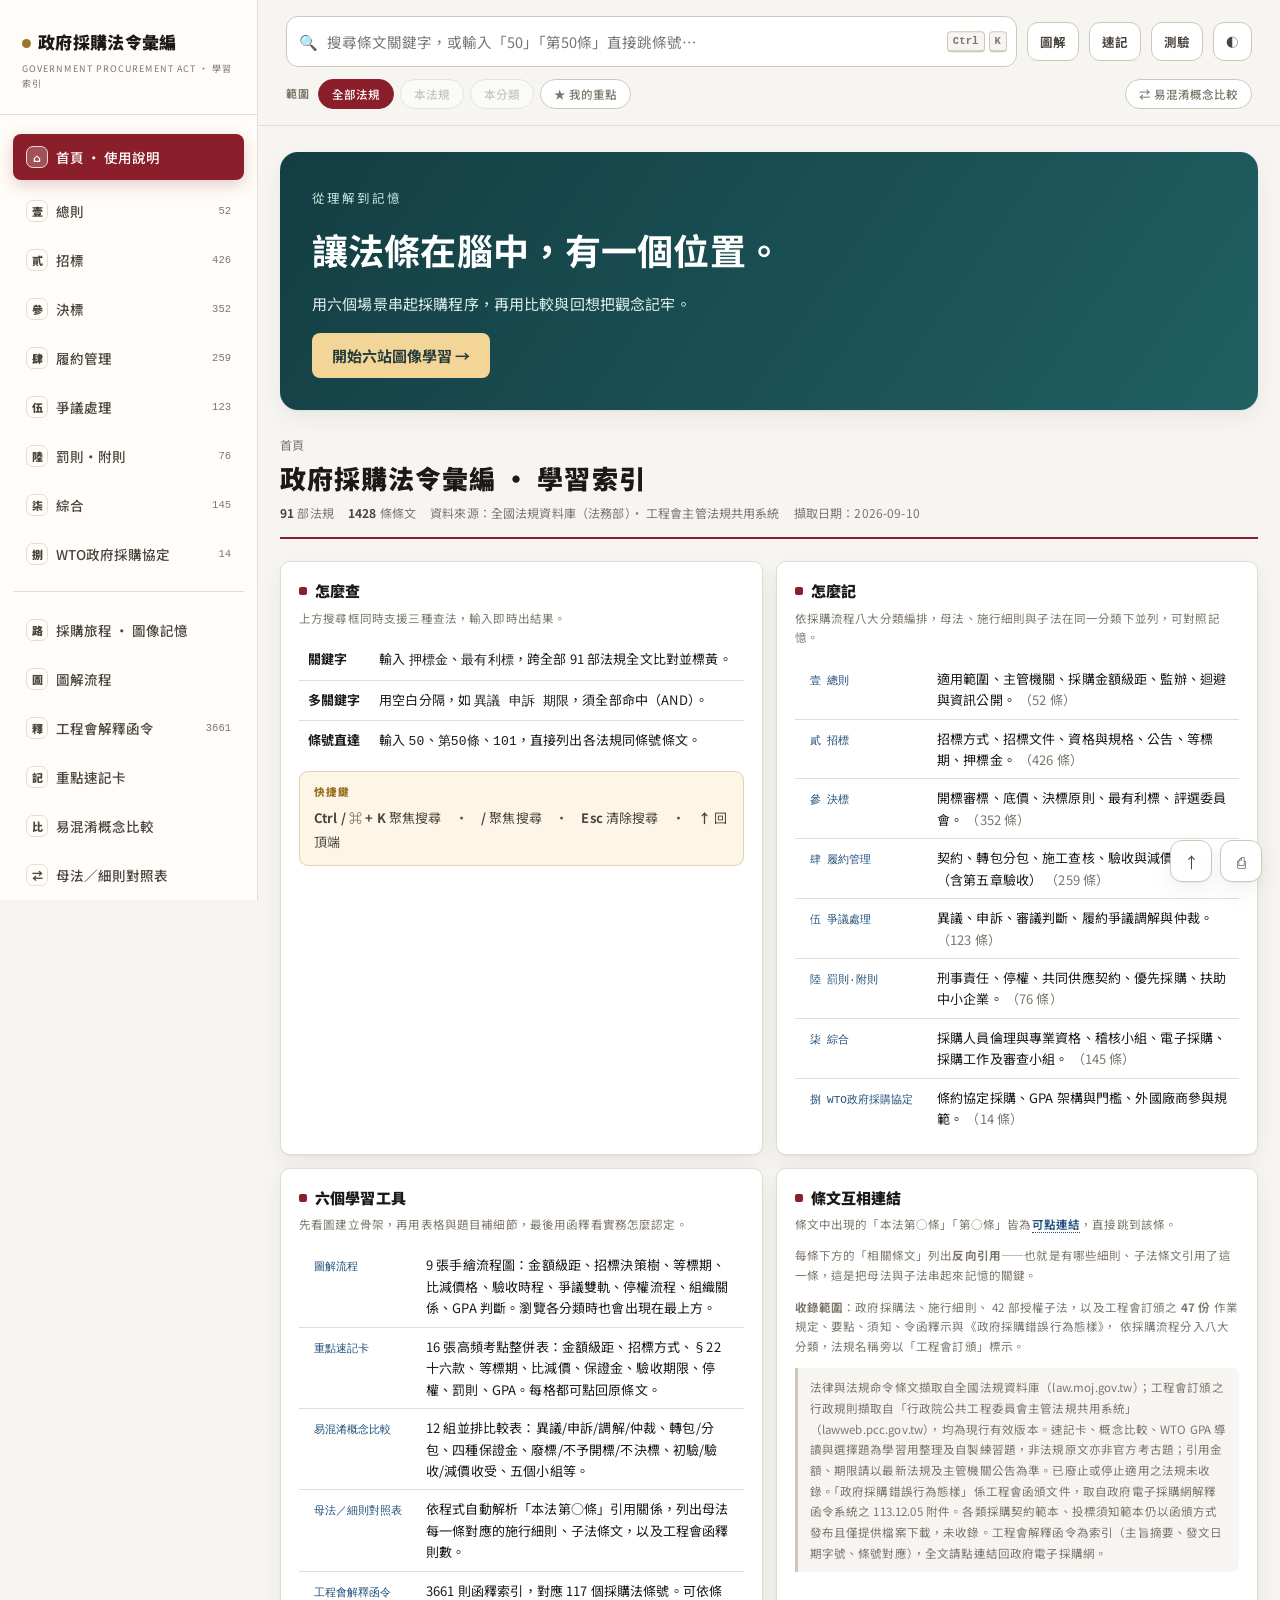
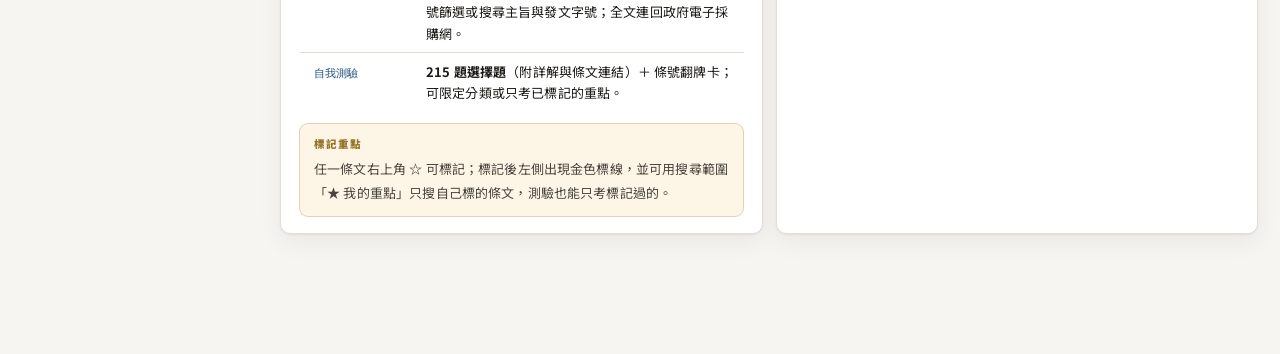
==== commit f4aca434: "配色改回深紅，插圖轉 WebP，字型改為非阻塞載入 配色 - editorial.css 不再覆蓋調色盤，沿用 index.html 的深紅 #8a1f2b 系統 - 驗收專頁元件改用 CSS 變數，" ====
--- a/政府採購法令彙編-單檔版.html
+++ b/政府採購法令彙編-單檔版.html
@@ -3,10 +3,11 @@
 <head>
 <meta charset="utf-8">
 <meta name="viewport" content="width=device-width, initial-scale=1">
-<title>政府採購法令彙編</title>
+<title>政府採購法令彙編 · 學習索引網站</title>
 <link rel="preconnect" href="https://fonts.googleapis.com">
 <link rel="preconnect" href="https://fonts.gstatic.com" crossorigin>
-<link href="https://fonts.googleapis.com/css2?family=Noto+Sans+TC:wght@400;500;700;900&family=Noto+Serif+TC:wght@400;600;700&display=swap" rel="stylesheet">
+<link rel="stylesheet" href="https://fonts.googleapis.com/css2?family=Noto+Sans+TC:wght@400;500;700;900&family=Noto+Serif+TC:wght@400;600;700&display=swap" media="print" onload="this.media='all'">
+<noscript><link rel="stylesheet" href="https://fonts.googleapis.com/css2?family=Noto+Sans+TC:wght@400;500;700;900&family=Noto+Serif+TC:wght@400;600;700&display=swap"></noscript>
 <style>
 :root{
   --bg:#f6f5f1; --bg2:#fffdf9; --panel:#ffffff; --ink:#1c1a17; --ink2:#4a463f; --ink3:#7c766c;
@@ -324,6 +325,228 @@
 @media print{.journey-hero{background:white;color:black}.journey-hero p,.journey-hero small{color:black}.journey-grid{display:block}.journey-station{break-inside:avoid;margin:16px 0}.station-actions,.station-body label{display:none}}
 
 </style>
+<style>/* Illustrated study edition
+   ------------------------------------------------------------------
+   只做版面與排版的精修；配色一律沿用 index.html 的 CSS 變數
+   （--accent 深紅 #8a1f2b、--gold、--ink 系列），不另外覆蓋調色盤，
+   因此深／淺色主題會自動跟著切換，不需要整塊 filter 反轉。
+   ------------------------------------------------------------------ */
+
+/* ---------- 版面精修（與配色無關） ---------- */
+body{font-family:"Noto Sans TC",system-ui,sans-serif;letter-spacing:.01em}
+.app{grid-template-columns:258px minmax(0,1fr)}
+.brand{padding:27px 22px 22px}
+.brand h1{font-size:17px;line-height:1.8}
+.brand .sub{font-size:9px;letter-spacing:.12em}
+.brand .seal{border-radius:50%;background:var(--gold)}
+.navwrap{padding:16px 13px}
+.navcat{padding:12px 13px;margin:3px 0;font-weight:500}
+.navcat.on{box-shadow:0 5px 16px color-mix(in srgb,var(--accent) 22%,transparent)}
+.navcat .ci{background:transparent;border:1px solid var(--line);border-radius:7px}
+.navlaws{margin-top:9px;margin-bottom:14px}
+.navlaw{line-height:1.7}
+.top{padding:16px 28px}
+.searchbox input{border-width:1px;border-radius:12px;padding-top:14px;padding-bottom:14px}
+.tbtn{border-width:1px;border-radius:11px}
+.scoperow{margin-top:12px}
+.chip{padding:6px 13px;font-weight:500}
+.dgcard{padding:26px;border-radius:22px;box-shadow:var(--shadow);margin-bottom:26px}
+.dgcard>h3{font-size:18px;line-height:1.7;margin-bottom:22px}
+.dgcard>h3 .dot{border-radius:50%;width:6px;height:6px}
+.dgnav{gap:8px;margin-bottom:24px}
+figure.dg .svgwrap{padding:26px 16px;background:var(--bg2);border-radius:16px}
+figure.dg figcaption{color:var(--ink2);font-size:14px}
+figure.dg svg text{font-family:"Noto Sans TC",system-ui,sans-serif}
+.lawhead h2{letter-spacing:.04em}
+.card{box-shadow:var(--shadow)}
+
+/* ---------- 驗收時程 圖文專頁 ---------- */
+.accept-book{
+  color:var(--ink);background:var(--panel);
+  border:1px solid var(--line);border-radius:22px;overflow:hidden;
+  margin:0 0 28px;box-shadow:var(--shadow)
+}
+
+/* 封面：固定為淺色紙面（插圖用 multiply 去白，深色底會整張變黑），
+   故此區塊在兩種主題下都維持紙張質感，文字色一併寫死以確保對比 */
+.accept-cover{
+  display:grid;grid-template-columns:1.1fr 1fr;background:#f6f4ee;min-height:260px;
+  position:relative;border-bottom:1px solid var(--line);color:#2a2622
+}
+.accept-intro{padding:36px 0 32px 34px;z-index:1}
+.accept-eyebrow{
+  font-size:11px;font-weight:700;letter-spacing:.18em;color:#8a1f2b;
+  display:flex;align-items:center;gap:10px
+}
+.accept-eyebrow:before{content:"";width:24px;height:2px;background:#9a7429}
+.accept-intro h2{
+  font-size:clamp(27px,3vw,40px);font-family:var(--serif);letter-spacing:.06em;
+  line-height:1.5;margin:15px 0 10px;color:#2a2622
+}
+.accept-intro p{font-size:14px;color:#6b635a;line-height:1.9;margin:0}
+.accept-cover img{
+  width:100%;height:100%;max-height:300px;object-fit:cover;
+  mix-blend-mode:multiply;align-self:center
+}
+.accept-badges{display:flex;gap:7px;margin-top:18px;flex-wrap:wrap}
+.accept-badges span{
+  font-size:10px;padding:3px 10px;border:1px solid #d4ccbc;border-radius:5px;color:#6b635a
+}
+
+.accept-content{padding:28px 32px 30px}
+.accept-toolrow{display:flex;justify-content:space-between;gap:16px;align-items:center;margin-bottom:25px}
+.accept-toolrow p{font-size:12px;color:var(--ink3);margin:0}
+.recall-toggle{
+  font-size:12px!important;background:var(--accent-soft)!important;
+  border:1px solid color-mix(in srgb,var(--accent) 28%,transparent)!important;
+  border-radius:8px;padding:8px 12px!important;color:var(--accent)!important;white-space:nowrap
+}
+
+.route-heading{display:flex;align-items:center;gap:13px;margin:0 0 17px}
+.route-letter{
+  width:33px;height:33px;background:var(--accent-soft);border-radius:50%;
+  display:grid;place-items:center;font:600 15px var(--mono);color:var(--accent);flex-shrink:0
+}
+.route-heading h3{font-size:18px;margin:0;color:var(--ink)}
+.route-heading p{margin:0;font-size:12px;color:var(--ink3)}
+.route-heading .route-line{flex:1;height:1px;background:var(--line)}
+.route-tag{font-size:11px;letter-spacing:.06em;color:var(--ink3)}
+
+/* 有初驗程序：四個步驟，末站以深紅實心標示終點 */
+.accept-steps{
+  display:grid;grid-template-columns:repeat(4,minmax(0,1fr));gap:14px;
+  margin:0 0 14px;padding:0;list-style:none
+}
+.accept-step{
+  position:relative;border:1px solid var(--line2);border-radius:14px;padding:19px 17px 16px;
+  background:linear-gradient(145deg,
+    color-mix(in srgb,var(--accent-soft) 55%,var(--bg2)),
+    color-mix(in srgb,var(--accent-soft) 25%,var(--bg2)))
+}
+.accept-step:not(:last-child):after{
+  content:"→";position:absolute;right:-14px;top:64px;
+  background:var(--panel);border:1px solid var(--line2);color:var(--ink3);
+  border-radius:50%;width:25px;height:25px;display:grid;place-items:center;z-index:2;font-size:14px
+}
+.step-top{display:flex;justify-content:space-between;align-items:center;font-size:10px;letter-spacing:.07em;color:var(--ink3)}
+.step-icon{width:28px;height:28px;color:var(--accent);opacity:.75}
+.step-icon svg{width:100%;height:100%;stroke:currentColor;stroke-width:1.5;fill:none;stroke-linecap:round;stroke-linejoin:round}
+.accept-days{line-height:1.1;margin:15px 0 12px;color:var(--accent);white-space:nowrap}
+.accept-days strong{font:500 48px/1 Georgia,serif;letter-spacing:-.04em}
+.accept-days span{font-size:12px;margin-left:7px}
+.accept-step h4{font-size:16px;margin:0 0 6px;color:var(--ink)}
+.accept-step p{font-size:11px;line-height:1.8;color:var(--ink3);margin:0 0 14px;min-height:39px}
+.accept-ref{
+  font-size:10px!important;color:var(--accent)!important;text-decoration:none;
+  border-bottom:1px solid color-mix(in srgb,var(--accent) 45%,transparent)!important;
+  padding:0!important;display:inline-block
+}
+.accept-step:last-child{background:var(--accent);border-color:var(--accent)}
+.accept-step:last-child :is(h4,.accept-days){color:#fff}
+.accept-step:last-child :is(.step-top,.step-icon,p,.accept-ref){color:color-mix(in srgb,#fff 82%,var(--accent))!important}
+.accept-step:last-child .accept-ref{border-bottom-color:color-mix(in srgb,#fff 55%,transparent)!important}
+.accept-step:last-child .step-icon{opacity:1}
+
+.accept-start{
+  font-size:12px;color:var(--ink3);margin:0 0 15px;padding:10px 14px;
+  border-left:2px solid var(--gold);background:var(--gold-soft)
+}
+.accept-note{font-size:11px;color:var(--ink3);line-height:1.9;margin:10px 0 26px}
+
+/* 無初驗程序：改以金色系呈現，和上方紅色主線一眼分開 */
+.direct-route{
+  display:flex;align-items:center;gap:22px;background:var(--gold-soft);
+  border:1px solid color-mix(in srgb,var(--gold) 32%,transparent);
+  border-radius:14px;padding:20px 24px;margin-bottom:27px
+}
+.direct-copy{flex:1}
+.direct-copy h4{margin:0 0 5px;font-size:15px;color:var(--gold)}
+.direct-copy p{margin:0;font-size:12px;color:var(--ink3)}
+.direct-route .accept-days{margin:0;color:var(--gold)}
+.direct-arrow{font-size:24px;color:color-mix(in srgb,var(--gold) 55%,transparent)}
+.direct-finish{font-size:15px;color:var(--gold);font-weight:700}
+
+/* 付款：中性紙面＋深紅數字，與驗收段落區隔但不引入新色相 */
+.pay-section{border-top:1px solid var(--line);padding-top:25px}
+.pay-grid{display:grid;grid-template-columns:1fr 1fr;gap:14px}
+.pay-card{border:1px solid var(--line);border-radius:13px;padding:18px 20px;background:var(--bg2)}
+.pay-card h4{font-size:14px;margin:0 0 14px;color:var(--ink2)}
+.pay-flow{display:flex;align-items:center;gap:12px}
+.pay-flow strong{font:500 33px Georgia,serif;color:var(--accent)}
+.pay-flow span{font-size:11px;color:var(--ink3)}
+.pay-card p{font-size:11px;color:var(--ink3);margin:8px 0 0;line-height:1.85}
+.pay-note{display:flex;gap:12px;align-items:baseline;margin-top:12px;color:var(--ink3);font-size:11px}
+.pay-note b{white-space:nowrap;color:var(--ink2)}
+
+.memory-ribbon{
+  margin-top:26px;border-top:1px dashed var(--line2);padding-top:20px;
+  display:flex;gap:15px;align-items:center
+}
+.memory-ribbon>span{font-size:10px;letter-spacing:.1em;color:var(--ink3);white-space:nowrap}
+.memory-ribbon p{margin:0;color:var(--accent);font-size:14px;letter-spacing:.02em;line-height:1.9}
+
+/* 回想模式：遮住天數與口訣 */
+.accept-book.is-recalling .quiz-number{font-size:0!important}
+.accept-book.is-recalling .quiz-number:after{content:"?";font-size:40px}
+.accept-book.is-recalling .memory-ribbon p{visibility:hidden}
+.accept-book button:focus-visible{outline:3px solid var(--gold);outline-offset:4px}
+
+/* 深色主題：封面維持紙面，插圖改為正常混色並略為調暗 */
+[data-theme="dark"] .accept-cover img{mix-blend-mode:normal;filter:brightness(.92) contrast(1.02)}
+
+@media(min-width:1500px){
+  .accept-intro{padding:42px}
+  .accept-days strong{font-size:56px}
+  .accept-step p{font-size:12px}
+}
+@media(max-width:1100px){
+  .accept-content{padding:24px}
+  .accept-steps{grid-template-columns:repeat(2,minmax(0,1fr))}
+  .accept-step:nth-child(2):after{display:none}
+  .accept-intro{padding:26px 0 26px 24px}
+  .accept-intro h2{font-size:28px}
+}
+@media(max-width:900px){
+  .app{grid-template-columns:1fr}
+  .top{padding:11px 14px}
+  .accept-cover{grid-template-columns:1.15fr 1fr}
+  .dgcard{padding:18px}
+  .accept-toolrow{align-items:flex-start}
+}
+@media(max-width:560px){
+  .accept-cover{grid-template-columns:1fr}
+  .accept-intro{padding:27px 24px 0}
+  .accept-cover img{height:180px;object-fit:cover;object-position:center 52%}
+  .accept-content{padding:22px 18px}
+  .accept-steps{gap:10px}
+  .accept-step{padding:15px 12px}
+  .accept-days strong{font-size:43px}
+  .accept-step h4{font-size:14px}
+  .accept-step:not(:last-child):after{display:none}
+  .route-tag{display:none}
+  .direct-route{gap:12px;padding:17px;flex-wrap:wrap}
+  .direct-copy{flex-basis:100%}
+  .pay-grid{grid-template-columns:1fr}
+  .memory-ribbon{display:block}
+  .memory-ribbon p{margin-top:7px}
+  .accept-toolrow{gap:8px}
+  .accept-toolrow p{font-size:11px}
+  .accept-ref{font-size:11px!important}
+}
+@media print{
+  .accept-book{box-shadow:none;break-inside:avoid}
+  .accept-cover{min-height:150px}
+  .accept-cover img{height:160px}
+  .accept-intro{padding:20px}
+  .accept-intro h2{font-size:26px}
+  .accept-content{padding:16px}
+  .accept-toolrow{display:none}
+  .accept-steps{grid-template-columns:repeat(4,1fr)}
+  .accept-book.is-recalling .quiz-number{font-size:40px!important}
+  .accept-book.is-recalling .quiz-number:after{display:none}
+  .accept-book.is-recalling .memory-ribbon p{visibility:visible}
+}
+</style>
 </head>
 <body>
 <div class="app">
@@ -369,12 +592,9 @@
   <button class="fab" id="fabPrint" title="列印本頁">⎙</button>
 </div>
 
-<script>
-window.LAW = {"meta":{"generated":"2026-09-10","source":"全國法規資料庫（法務部）· 工程會主管法規共用系統","note":"法律與法規命令條文擷取自全國法規資料庫（law.moj.gov.tw）；工程會訂頒之行政規則擷取自「行政院公共工程委員會主管法規共用系統」（lawweb.pcc.gov.tw），均為現行有效版本。速記卡、概念比較、WTO GPA 導讀與選擇題為學習用整理及自製練習題，非法規原文亦非官方考古題；引用金額、期限請以最新法規及主管機關公告為準。已廢止或停止適用之法規未收錄。「政府採購錯誤行為態樣」係工程會函頒文件，取自政府電子採購網解釋函令系統之 113.12.05 附件。各類採購契約範本、投標須知範本仍以函頒方式發布且僅提供檔案下載，未收錄。工程會解釋函令為索引（主旨摘要、發文日期字號、條號對應），全文請點連結回政府電子採購網。"},"cats":[{"id":"g","code":"壹","name":"總則","desc":"適用範圍、主管機關、採購金額級距、監辦、迴避與資訊公開。"},{"id":"b","code":"貳","name":"招標","desc":"招標方式、招標文件、資格與規格、公告、等標期、押標金。"},{"id":"d","code":"參","name":"決標","desc":"開標審標、底價、決標原則、最有利標、評選委員會。"},{"id":"p","code":"肆","name":"履約管理","desc":"契約、轉包分包、施工查核、驗收與減價收受。（含第五章驗收）"},{"id":"r","code":"伍","name":"爭議處理","desc":"異議、申訴、審議判斷、履約爭議調解與仲裁。"},{"id":"s","code":"陸","name":"罰則·附則","desc":"刑事責任、停權、共同供應契約、優先採購、扶助中小企業。"},{"id":"z","code":"柒","name":"綜合","desc":"採購人員倫理與專業資格、稽核小組、電子採購、採購工作及審查小組。"},{"id":"w","code":"捌","name":"WTO政府採購協定","desc":"條約協定採購、GPA 架構與門檻、外國廠商參與規範。","intro":"\n<p><b>一、GPA 的性質</b>：世界貿易組織《政府採購協定》(Agreement on Government Procurement, GPA) 屬\n<b>複邊協定</b>，只拘束簽署國，而非全體 WTO 會員。其開放範圍不是全面開放，而是逐一載明於各國的\n<b>市場開放清單</b>（適用機關、適用標的、門檻金額、保留條件）。我國之縣（市）政府及鄉鎮市公所不在開放範圍。</p>\n<p><b>二、我國的銜接方式</b>：我國於民國 88 年 5 月 27 日施行政府採購法，即是為配合 GPA 而制定；\n其招標方式（公開／選擇性／限制性）、等標期、異議申訴制度均對應 GPA 的架構。實際適用時，\n採購法<button class=\"ref\" data-go=\"A0030057#17\">§17</button>、\n<button class=\"ref\" data-go=\"A0030057#43\">§43</button>、\n<button class=\"ref\" data-go=\"A0030057#44\">§44</button>、\n<button class=\"ref\" data-go=\"A0030057#105\">§105</button>、\n<button class=\"ref\" data-go=\"A0030057#106\">§106</button>\n為主要的條約協定條款；未達門檻或不屬條約協定範圍者，則回到\n<b>外國廠商參與非條約協定採購處理辦法</b>處理。</p>\n<p><b>三、GPA 條文架構</b>：協定本身含序文及 24 條條文，另以附錄列出各國開放清單。主要規範事項為：\n適用對象及範圍、門檻金額與案件金額計算、<b>國民待遇與不歧視原則</b>、招標方式、邀標公告與決標資訊公開、\n招標文件與技術規範、廠商資格條件、等標期下限、投開決標程序、協商、\n<b>禁止以補償交易(Offset)作為資格條件或決標要件</b>、原產地認定、廠商申訴程序、國與國爭端解決、\n資訊提供義務、除外情況（國防安全等）、對開發中國家之特別待遇、政府採購委員會。</p>\n<div class=\"note\">本導讀係依行政院公共工程委員會全球資訊網「認識 WTO 政府採購協定」之內容整理，屬<b>學習用摘要</b>，\n非法規原文。GPA 另有 2012 年修正版（GPA 2012），門檻金額以特別提款權(SDR)計價、每兩年換算檢討一次，\n最新數值請以工程會「政府採購條約協定／我國門檻金額」公告為準。</div>\n"}],"memo":[{"wide":true,"t":"三大金額級距（最高頻考點）","h":"採購法本身不寫金額，金額由主管機關依 §12Ⅲ、§13Ⅲ 另行公告；巨額採購則規定於認定標準。","table":{"head":["級距","現行金額","法源","主要法律效果"],"rows":[["小額採購","新臺幣 <b>15 萬元</b>以下<br><span style=\"color:var(--ink3)\">（公告金額十分之一）</span>","<button class=\"ref\" data-go=\"A0030067#5\">未達公告金額招標辦法§5</button>","得不經公告程序，逕洽廠商採購；免適用公告及等標期規定。"],["公告金額","工程、財物、勞務均為<br>新臺幣 <b>150 萬元</b>","<button class=\"ref\" data-go=\"A0030057#13\">採購法§13Ⅲ</button>","① 應公開招標（<button class=\"ref\" data-go=\"A0030057#19\">§19</button>）② 主（會）計及有關單位<b>會同監辦</b>（<button class=\"ref\" data-go=\"A0030057#13\">§13</button>）③ 得提申訴（<button class=\"ref\" data-go=\"A0030057#76\">§76</button>）④ 應刊登政府採購公報。"],["查核金額","工程、財物 <b>5,000 萬元</b><br>勞務 <b>1,000 萬元</b>","<button class=\"ref\" data-go=\"A0030057#12\">採購法§12Ⅲ</button>","開標、比價、議價、決標及驗收應報請<b>上級機關派員監辦</b>；超底價 4% 決標須報上級核准（<button class=\"ref\" data-go=\"A0030057#53\">§53</button>）。"],["巨額採購","工程 <b>2 億元</b><br>財物 <b>1 億元</b><br>勞務 <b>2,000 萬元</b>","<button class=\"ref\" data-go=\"A0030099#8\">認定標準§8</button>","① 等標期 28 日 ② 廠商資格得從嚴（<button class=\"ref\" data-go=\"A0030099#5\">認定標準§5</button>）③ 應逐年提報使用情形及效益分析（<button class=\"ref\" data-go=\"A0030057#111\">§111</button>）。"]]},"mnemo":"<b>小十五 · 公一五○ · 查五千（勞一千）· 巨二億／一億／二千萬</b><br>公告金額必須<b>低於</b>查核金額（§13Ⅲ 明文）；小額採購＝公告金額的 <b>1/10</b>。","note":"公告金額自民國 112 年 1 月 1 日起由 100 萬元調整為 150 萬元；查核金額、小額採購金額未隨之調整。（行政院公共工程委員會「政府採購法之查核金額、公告金額及中央機關小額採購金額」修正案）"},{"t":"招標方式三分法","h":"採購法<button class=\"ref\" data-go=\"A0030057#18\">§18</button>的定義是選擇題最愛考的地方，注意「公告」與「家數」兩個關鍵字。","table":{"head":["方式","定義（§18）","適用情形"],"rows":[["公開招標","以<b>公告</b>方式邀請<b>不特定</b>廠商投標","公告金額以上採購之<b>原則</b>（<button class=\"ref\" data-go=\"A0030057#19\">§19</button>）。"],["選擇性招標","以<b>公告</b>方式<b>預先</b>依一定資格條件辦理廠商資格審查後，再邀請<b>符合資格</b>之廠商投標","<button class=\"ref\" data-go=\"A0030057#20\">§20</button> 五款：①經常性採購 ②審查須費時長久 ③準備投標需高額費用 ④資格條件複雜 ⑤研究發展事項。<br>經常性採購應建立<b>六家以上</b>合格名單（<button class=\"ref\" data-go=\"A0030057#21\">§21</button>）。"],["限制性招標","<b>不經公告</b>程序，邀請<b>二家以上</b>廠商<b>比價</b>，或僅邀請<b>一家</b>廠商<b>議價</b>","<button class=\"ref\" data-go=\"A0030057#22\">§22</button> 十六款情形之一（詳見下一張卡）。"]]},"mnemo":"<b>「公開＝公告＋不特定；選擇性＝公告＋先審資格；限制性＝不公告，二家比價／一家議價」</b><br>未達公告金額之招標方式：中央由主管機關定、地方由直轄市或縣（市）政府定（<button class=\"ref\" data-go=\"A0030057#23\">§23</button>）。"},{"wide":true,"t":"§22 限制性招標 十六款 · 分群記憶","h":"死背十六款很痛苦，依「為什麼不能競爭」分成六群記，考試時再回想款次。","table":{"head":["群組","款次","內容要旨"],"rows":[["① 無法competition","1、2、8","1 招標結果無廠商投標或無合格標（原條件未重大改變）／2 專屬權利、獨家製造供應、藝術品、秘密諮詢／8 集中交易或公開競價市場採購財物"],["② 緊急必要","3","遇不可預見之緊急事故，無法適時辦理公開或選擇性招標"],["③ 延續既有","4、6、7","4 後續維修、零配件、更換或擴充（相容互通需要）／6 原招標目的範圍內追加契約外工程，<b>未逾原主契約金額 50%</b>／7 原招標公告及文件<b>已敘明</b>擴充之期間、金額或數量"],["④ 評選優勝","9、10、11、13、14","9 委託專業／技術／資訊／社會福利服務，公開客觀評選優勝／10 設計競賽／11 指定地區採購房地產／13 專業領先自然人或學術、非營利機構之研究發展／14 文化藝術專業人士、機構、團體"],["⑤ 政策扶助","12","身心障礙者、原住民、受刑人個人及相關機構、監獄工場、慈善機構、庇護工場之非營利產品或勞務"],["⑥ 商業與兜底","15、16","15 公營事業為商業性轉售或製造供轉售之採購／16 其他經主管機關認定"]]},"mnemo":"<b>「無競爭、急、延續、評選、扶助、轉售＋兜底」</b><br>特別注意：第 13 款、第 14 款<b>不適用工程採購</b>（§22Ⅳ）；第 6 款的 <b>50%</b> 與第 7 款的「已敘明」是常考陷阱。"},{"wide":true,"t":"等標期下限一覽（招標期限標準）","h":"等標期＝自刊登政府採購公報日起至截止投標日止。四個級距，級距與金額級距一致。","table":{"head":["採購金額","公開招標<br>等標期（§2）","選擇性招標<br>資格審查（§3）"],"rows":[["未達公告金額","<b>7 日</b>","<b>7 日</b>"],["公告金額以上未達查核金額","<b>14 日</b>","<b>10 日</b><br><span style=\"color:var(--ink3)\">（公告金額以上未達巨額）</span>"],["查核金額以上未達巨額","<b>21 日</b>","同上 10 日"],["巨額採購","<b>28 日</b>","<b>14 日</b>"]]},"mnemo":"公開招標：<b>7 → 14 → 21 → 28</b>（等差 7 日）。<br>選擇性招標資格審查：<b>7 → 10 → 14</b>（只分三級，界線在巨額）。<br>§42Ⅱ 後續階段邀標之等標期由機關合理訂定，<b>但不得少於 7 日</b>。","note":"另有縮短等標期之規定（電子領標、電子投標、公開閱覽等），詳見<button class=\"ref\" data-go=\"A0030093#9\">招標期限標準§9</button>以下各條。"},{"wide":true,"t":"未達公告金額採購之招標方式","h":"中央機關依<button class=\"ref\" data-go=\"A0030057#23\">§23</button>授權訂定<button class=\"ref\" data-go=\"A0030067#1\">未達公告金額採購招標辦法</button>；以「公告金額十分之一」為分水嶺。","table":{"head":["金額","得採之方式","條文"],"rows":[["<b>逾</b>公告金額 1/10<br><span style=\"color:var(--ink3)\">（逾 15 萬、未達 150 萬）</span>","三選一：<br>① 符合 §22Ⅰ①～⑮ 者，採<b>限制性招標</b><br>② 符合 §22Ⅰ⑯ 者，敘明理由簽報機關首長或授權人員核准，採限制性招標，<b>免報經主管機關認定</b><br>③ 依 §49 公開徵求書面報價或企劃書，取得 <b>3 家以上</b>，擇符合需要者比價或議價","<button class=\"ref\" data-go=\"A0030067#2\">招標辦法§2</button>"],["第一次公告未達 3 家","經機關首長或授權人員核准，<b>改採限制性招標</b>；辦理第二次公告者，<b>不受 3 家限制</b>","<button class=\"ref\" data-go=\"A0030067#3\">招標辦法§3</button>"],["<b>公告金額 1/10 以下</b><br><span style=\"color:var(--ink3)\">（15 萬元以下＝小額採購）</span>","<b>得不經公告程序，逕洽廠商採購</b>，免提供報價或企劃書","<button class=\"ref\" data-go=\"A0030067#5\">招標辦法§5</button>"],["禁止規避","不得<b>意圖規避</b>本辦法之適用而分批辦理未達公告金額但逾公告金額 1/10 之採購","<button class=\"ref\" data-go=\"A0030067#6\">招標辦法§6</button>、<button class=\"ref\" data-go=\"A0030057#14\">採購法§14</button>"]]},"mnemo":"<b>「逾十分之一：限制性或三家比價；十分之一以下：逕洽廠商」</b><br>注意 §22Ⅰ⑯ 在未達公告金額時<b>免報主管機關認定</b>，這是與公告金額以上採購最大的差別。"},{"wide":true,"t":"決標原則與比減價格","h":"<button class=\"ref\" data-go=\"A0030057#52\">§52</button> 四種決標原則；<button class=\"ref\" data-go=\"A0030057#53\">§53</button>、<button class=\"ref\" data-go=\"A0030057#54\">§54</button> 的「三次」與「8%／4%」是計算題常客。","table":{"head":["項目","規定"],"rows":[["決標四原則（§52Ⅰ）","① 訂有底價：合於招標文件且<b>在底價以內</b>之最低標<br>② 未訂底價：合於招標文件、<b>標價合理</b>且在預算數額內之最低標<br>③ 最有利標<br>④ 複數決標"],["原則採最有利標（§52Ⅱ）","公告金額以上之<b>專業／技術／資訊／社會福利／文化創意</b>服務，以<b>不訂底價之最有利標</b>為原則。"],["超底價處理（§53）","洽最低標<b>減價一次</b>→仍超過則全體<b>比減價格，不得逾三次</b>→仍超底價而不逾預算且有緊急情事，經核准得決標，<b>不得超過底價 8%</b>；<b>查核金額以上超過 4%</b> 者，應先報上級機關核准。"],["未訂底價（§54）","逾評審委員會建議金額或預算金額時，減價一次→比減價格（機關得限制次數，<b>不得逾三次</b>）→仍逾越應<b>廢標</b>。"],["最有利標（§56）","依招標文件所定評審標準，就技術、品質、功能、商業條款或價格作<b>序位或計數</b>之綜合評選；未列入項目不得作為參考；綜合評選<b>不得逾三次</b>；仍無法評定應廢標。採最有利標決標<b>應先報經上級機關核准</b>。"]]},"mnemo":"<b>「減價一次、比減三次、超底八趴、查核四趴要報上級」</b><br>最有利標三個「先」：<b>先</b>報上級核准、評選項目<b>先</b>列入招標文件、協商<b>先</b>公告。"},{"wide":true,"t":"押標金 · 保證金額度","h":"額度規定在<button class=\"ref\" data-go=\"A0030079#9\">押標金保證金暨其他擔保作業辦法</button>，追繳與時效在<button class=\"ref\" data-go=\"A0030057#31\">採購法§31</button>。","table":{"head":["項目","額度","條文"],"rows":[["押標金","一定金額：不逾<b>預算金額或預估採購總額 5%</b><br>一定比率：不逾<b>標價 5%</b><br>絕對上限 <b>新臺幣 5,000 萬元</b><br>採單價決標者，應為一定金額","<button class=\"ref\" data-go=\"A0030079#9\">辦法§9</button>"],["履約保證金","一定金額：不逾<b>預算金額或預估採購總額 10%</b><br>一定比率：不逾<b>契約金額 10%</b><br>採單價決標者，應為一定金額","<button class=\"ref\" data-go=\"A0030079#15\">辦法§15</button>"],["差額保證金","總標價偏低：總標價與<b>底價 80%</b> 之差額<br>部分標價偏低：該部分標價與<b>該部分底價 70%</b> 之差額<br>未提出者，得不決標予該廠商；繳納期限應訂 <b>5 日以上</b>","<button class=\"ref\" data-go=\"A0030079#30\">辦法§30</button>、<button class=\"ref\" data-go=\"A0030057#58\">採購法§58</button>"],["押標金不發還／追繳","七款事由：①虛偽不實文件投標 ②借用他人名義或容許他人借用 ③冒用他人名義 ④得標後拒不簽約 ⑤得標後未於期限繳足保證金或提供擔保 ⑥對採購有關人員行求、期約或交付不正利益 ⑦其他經主管機關認定影響採購公正之違法行為","<button class=\"ref\" data-go=\"A0030057#31\">採購法§31Ⅱ</button>"],["追繳時效","請求權<b>5 年</b>不行使而消滅；自不予開標、不予決標、廢標或決標日起逾 <b>15 年</b>者，不得行使","<button class=\"ref\" data-go=\"A0030057#31\">採購法§31Ⅳ～Ⅵ</button>"]]},"mnemo":"<b>「押五、履十、上限五千萬；差額八成／七成；追繳五年、除斥十五年」</b>"},{"wide":true,"t":"驗收流程與法定期限","h":"母法<button class=\"ref\" data-go=\"A0030057#71\">§71</button>～<button class=\"ref\" data-go=\"A0030057#73\">§73</button>訂原則，期限全在施行細則<button class=\"ref\" data-go=\"A0030058#92\">§92</button>～<button class=\"ref\" data-go=\"A0030058#95\">§95</button>。","table":{"head":["階段","期限","條文"],"rows":[["廠商通知竣工 → 機關會同核對確定是否竣工","<b>7 日</b>內","<button class=\"ref\" data-go=\"A0030058#92\">細則§92Ⅰ</button>"],["監造單位送竣工圖表、結算明細表等資料","竣工後 <b>7 日</b>內","<button class=\"ref\" data-go=\"A0030058#92\">細則§92Ⅱ</button>"],["機關辦理<b>初驗</b>（有初驗程序者）","收受全部資料之日起 <b>30 日</b>內","<button class=\"ref\" data-go=\"A0030058#92\">細則§92Ⅱ</button>"],["<b>有</b>初驗程序者辦理驗收","初驗合格後 <b>20 日</b>內","<button class=\"ref\" data-go=\"A0030058#93\">細則§93</button>"],["<b>無</b>初驗程序者辦理驗收","接獲備驗通知或可得驗收程序完成後 <b>30 日</b>內","<button class=\"ref\" data-go=\"A0030058#94\">細則§94</button>"],["延期","有特殊情形須延期者，應經機關首長或其授權人員核准","<button class=\"ref\" data-go=\"A0030058#95\">細則§95</button>"]]},"mnemo":"<b>「七、七、三十；有初驗二十，無初驗三十」</b><br>減價收受（<button class=\"ref\" data-go=\"A0030057#72\">§72Ⅱ</button>）：<b>查核金額以上</b>應先報上級機關核准；未達查核金額經機關首長或授權人員核准。<br>承辦採購單位人員<b>不得</b>為所辦採購之主驗人或樣品材料檢驗人（<button class=\"ref\" data-go=\"A0030057#71\">§71Ⅲ</button>）。"},{"t":"監辦制度：誰來監、監什麼","h":"兩條容易混淆，關鍵在<b>金額級距</b>與<b>監辦主體</b>。","table":{"head":["條文","門檻","監辦主體","監辦事項"],"rows":[["<button class=\"ref\" data-go=\"A0030057#12\">§12</button>","<b>查核金額</b>以上","<b>上級機關</b>派員監辦<br><span style=\"color:var(--ink3)\">（上級機關得訂授權條件由機關自辦）</span>","開標、比價、議價、決標、驗收"],["<button class=\"ref\" data-go=\"A0030057#13\">§13</button>","<b>公告金額</b>以上","機關<b>主（會）計及有關單位</b>會同監辦<br><span style=\"color:var(--ink3)\">（有特殊情形者除外）</span>","開標、比價、議價、決標、驗收"]]},"mnemo":"<b>「查核找上級，公告找主計」</b>；兩者監辦事項相同（開比議決驗）。<br>未達查核金額但<b>決標金額</b>或<b>契約變更後金額</b>達查核金額者，應<b>補具文件送上級機關備查</b>（§12Ⅱ）。"},{"wide":true,"t":"爭議處理：兩條路徑","h":"採購法第六章把爭議一分為二——<b>招標審標決標</b>爭議走異議申訴；<b>履約</b>爭議走調解仲裁。","table":{"head":["","招標／審標／決標爭議","履約爭議"],"rows":[["法條","<button class=\"ref\" data-go=\"A0030057#74\">§74</button>～<button class=\"ref\" data-go=\"A0030057#84\">§84</button>","<button class=\"ref\" data-go=\"A0030057#85-1\">§85-1</button>～<button class=\"ref\" data-go=\"A0030057#85-4\">§85-4</button>"],["程序","異議 → 申訴 → 審議判斷","協議不成 → 調解 或 仲裁"],["受理機關","招標機關（異議）→ 採購申訴審議委員會（申訴）","採購申訴審議委員會（調解）／仲裁機構"],["效力","審議判斷<b>視同訴願決定</b>（<button class=\"ref\" data-go=\"A0030057#83\">§83</button>）→ 續行行政訴訟","調解成立與確定判決同一效力；仲裁判斷同確定判決"],["特別規定","公告金額以上始得申訴；<b>追繳押標金爭議不受公告金額限制</b>（<button class=\"ref\" data-go=\"A0030057#76\">§76Ⅳ</button>）","調解屬廠商申請者<b>機關不得拒絕</b>；工程及技術服務採購因機關不同意調解建議／方案致調解不成立者，廠商提付仲裁<b>機關不得拒絕</b>（先調後仲）"]]},"mnemo":"<b>「招審決走異議申訴，履約走調解仲裁」</b><br>工程及技服的「<b>強制仲裁</b>」是 §85-1Ⅱ 的重點：機關對調解建議／方案不同意 → 廠商提仲裁 → 機關不得拒絕。"},{"wide":true,"t":"異議 · 申訴 期限總表","h":"全部都是「<b>次日</b>起算」，日數只有 10、15、20、40 四種，務必分清楚適用對象。","table":{"head":["情形","期限","條文"],"rows":[["對<b>招標文件規定</b>提出異議","自公告或邀標之次日起<b>等標期 1/4</b>（尾數不足一日以一日計），<b>但不得少於 10 日</b>","<button class=\"ref\" data-go=\"A0030057#75\">§75Ⅰ①</button>"],["對招標文件之<b>釋疑、後續說明、變更或補充</b>提出異議","接獲通知或公告之次日起 <b>10 日</b>","<button class=\"ref\" data-go=\"A0030057#75\">§75Ⅰ②</button>"],["對採購<b>過程、結果</b>提出異議","接獲通知或公告之次日起 <b>10 日</b>；未經通知公告者為知悉或可得知悉之次日起 10 日，<b>至遲不得逾決標日之次日起 15 日</b>","<button class=\"ref\" data-go=\"A0030057#75\">§75Ⅰ③</button>"],["<b>機關處理異議</b>","收受異議之次日起 <b>15 日</b>內處理並書面通知","<button class=\"ref\" data-go=\"A0030057#75\">§75Ⅱ</button>"],["<b>提起申訴</b>","收受異議處理結果或期限屆滿之次日起 <b>15 日</b>內","<button class=\"ref\" data-go=\"A0030057#76\">§76Ⅰ</button>"],["收受申訴書機關<b>移送</b>申訴會","收受之次日起 <b>3 日</b>內","<button class=\"ref\" data-go=\"A0030057#76\">§76Ⅲ</button>"],["<b>機關陳述意見</b>","收受申訴書副本之次日起 <b>10 日</b>內","<button class=\"ref\" data-go=\"A0030057#78\">§78Ⅰ</button>"],["<b>申訴會完成審議</b>","收受申訴書之次日起 <b>40 日</b>內，必要時<b>得延長 40 日</b>","<button class=\"ref\" data-go=\"A0030057#78\">§78Ⅱ</button>"],["<b>§101 停權</b>之異議","接獲通知之次日起 <b>20 日</b>內","<button class=\"ref\" data-go=\"A0030057#102\">§102Ⅰ</button>"],["<b>§101 停權</b>之申訴","收受異議處理結果或期限屆滿之次日起 <b>15 日</b>內，<b>不論是否逾公告金額</b>","<button class=\"ref\" data-go=\"A0030057#102\">§102Ⅱ</button>"]]},"mnemo":"<b>「異議十日（招標文件看等標期¼，至少十日）、機關十五、申訴十五、審議四十可再四十」</b><br>唯一的 <b>20 日</b> 出現在停權異議（§102Ⅰ），這是最容易被考的例外。"},{"wide":true,"t":"§101 停權事由（15 款）× §103 停權期間","h":"先記「期間三群」，再回頭對款次，比逐款硬背有效率。","table":{"head":["停權期間","款次","事由要旨"],"rows":[["<b>3 年</b>","1～5、15<br>及 6（判<b>有期徒刑</b>）","1 容許他人借用名義證件投標／2 借用或冒用他人名義證件投標／3 擅自減省工料情節重大／4 以虛偽不實文件投標訂約履約情節重大／5 受停業處分期間仍投標／15 對採購有關人員行求期約交付不正利益／6 犯 §87～§92 之罪經第一審有罪判決（判有期徒刑）"],["<b>1 年</b>","13、14<br>及 6（判<b>拘役、罰金或緩刑</b>）","13 破產程序中之廠商／14 歧視性別、原住民、身心障礙或弱勢團體人士情節重大"],["<b>3 月 → 6 月 → 1 年</b><br><span style=\"color:var(--ink3)\">（累進）</span>","7～12","7 得標後無正當理由不訂約／8 查驗或驗收不合格情節重大／9 驗收後不履行保固責任情節重大／10 可歸責於廠商致延誤履約期限情節重大／11 違反 §65 轉包／12 可歸責於廠商致解除或終止契約情節重大<br><b>累進規則</b>：通知日起前 5 年內未被刊登→3 個月；已被刊登 1 次→6 個月；累計 2 次以上→1 年"]]},"mnemo":"<b>「一到五加十五＝三年；十三、十四＝一年；七到十二＝三、六、十二個月累進」</b><br>程序要件（§101Ⅲ）：通知前應給予廠商<b>陳述意見</b>機會，並應成立<b>採購工作及審查小組</b>認定。<br>效果（§103Ⅰ）：不得<b>參加投標</b>、<b>作為決標對象</b>或<b>分包廠商</b>；機關因特殊需要經上級機關核准者不適用。"},{"wide":true,"t":"罰則速記（§87～§92）","h":"主體與行為態樣決定刑度；注意「廠商人員」與「對機關人員施強暴脅迫」是兩組不同條文。","table":{"head":["條文","行為","刑度"],"rows":[["<button class=\"ref\" data-go=\"A0030057#87\">§87Ⅰ</button>","施強暴、脅迫、藥劑或催眠術，使廠商不為投標、違本意投標，或使得標廠商放棄得標、轉包分包","1 年以上 7 年以下有期徒刑，得併科 300 萬元以下罰金"],["<button class=\"ref\" data-go=\"A0030057#87\">§87Ⅲ</button>","以詐術或其他非法方法，使廠商無法投標或開標發生不正確結果","5 年以下有期徒刑，得併科 100 萬元以下罰金"],["<button class=\"ref\" data-go=\"A0030057#87\">§87Ⅳ</button>","<b>圍標</b>：意圖影響決標價格或獲取不當利益，合意使廠商不投標或不為價格競爭","6 月以上 5 年以下有期徒刑，得併科 100 萬元以下罰金"],["<button class=\"ref\" data-go=\"A0030057#87\">§87Ⅴ</button>","<b>借牌</b>：借用他人名義或證件投標；容許他人借用本人名義或證件","3 年以下有期徒刑，得併科 100 萬元以下罰金"],["<button class=\"ref\" data-go=\"A0030057#88\">§88</button>","受託提供規劃、設計、審查、監造、專案管理或代辦採購廠商之人員，圖私人不法利益，違法限制或審查技術、工法、材料、設備、規格或廠商資格，因而獲利","1 年以上 7 年以下有期徒刑，得併科 300 萬元以下罰金"],["<button class=\"ref\" data-go=\"A0030057#89\">§89</button>","前述受託廠商人員洩漏或交付採購應秘密資訊，因而獲利","5 年以下有期徒刑、拘役或科或併科 100 萬元以下罰金"],["<button class=\"ref\" data-go=\"A0030057#90\">§90</button>","對機關採購人員或受託廠商人員施強暴脅迫，使其不為決定或為違本意之決定","1 年以上 7 年以下有期徒刑，得併科 300 萬元以下罰金"],["<button class=\"ref\" data-go=\"A0030057#91\">§91</button>","對前述人員施強暴脅迫，使其洩漏或交付採購應秘密資訊","5 年以下有期徒刑，得併科 100 萬元以下罰金"],["<button class=\"ref\" data-go=\"A0030057#92\">§92</button>","<b>兩罰規定</b>：廠商之代表人、代理人、受雇人或從業人員因執行業務犯本法之罪","除處罰行為人外，對<b>該廠商亦科以該條之罰金</b>"]]},"mnemo":"<b>「87 對廠商、88／89 內鬼、90／91 對公務員、92 兩罰」</b><br>刑度只有兩檔好記：<b>1～7 年＋300 萬</b>（強暴脅迫、內鬼圖利）與 <b>5 年以下＋100 萬</b>（詐術、洩密）。圍標 6 月～5 年、借牌 3 年以下另記。<br>§87Ⅰ、Ⅲ、Ⅳ 之<b>未遂犯罰之</b>（§87Ⅵ）。"},{"wide":true,"t":"履約管理重點（轉包 · 分包 · 契約變更）","table":{"head":["項目","規定","條文"],"rows":[["<b>轉包</b>","得標廠商應自行履行工程、勞務契約，<b>不得轉包</b>。轉包＝將原契約應自行履行之<b>全部或其主要部分</b>由其他廠商代為履行。財物契約需經一定履約過程、非以現成財物供應者，準用。","<button class=\"ref\" data-go=\"A0030057#65\">§65</button>"],["<b>分包</b>","分包＝<b>非轉包</b>而將契約之<b>部分</b>由其他廠商代為履行，<b>得</b>為之。分包契約報備並設定權利質權者，民法 §513 抵押權及 §816 添附請求權及於價金請求權；分包廠商就分包部分與得標廠商<b>連帶負瑕疵擔保責任</b>。","<button class=\"ref\" data-go=\"A0030057#67\">§67</button>"],["<b>違反轉包之效果</b>","機關得<b>解除契約、終止契約或沒收保證金</b>，並得要求損害賠償；並構成 §101Ⅰ⑪ 之停權事由。","<button class=\"ref\" data-go=\"A0030057#66\">§66</button>、<button class=\"ref\" data-go=\"A0030057#101\">§101Ⅰ⑪</button>"],["<b>政策變更終止</b>","因政策變更，廠商依約續行反而不符公共利益者，機關得報經上級機關核准，終止或解除部分或全部契約，並<b>補償廠商因此所生之損失</b>。","<button class=\"ref\" data-go=\"A0030057#64\">§64</button>"],["<b>契約範本</b>","各類採購契約以採用主管機關訂定之<b>範本</b>為原則；其要項及內容由主管機關參考國際及國內慣例定之。","<button class=\"ref\" data-go=\"A0030057#63\">§63</button>"],["<b>施工查核</b>","中央及直轄市、縣（市）政府應成立<b>工程施工查核小組</b>，定期查核所屬（轄）機關工程品質及進度。","<button class=\"ref\" data-go=\"A0030057#70\">§70Ⅲ</button>、<button class=\"ref\" data-go=\"D0070080#1\">施工查核作業辦法</button>"]]},"mnemo":"<b>「轉包＝全部或主要部分，禁止；分包＝部分，允許」</b>——差別在「主要部分」四個字。"},{"t":"採購人員倫理與利益迴避","table":{"head":["項目","規定","條文"],"rows":[["<b>利益迴避</b>","機關承辦、監辦採購人員<b>離職後 3 年內</b>不得為本人或代理廠商向原任職機關接洽處理離職前 <b>5 年內</b>與職務有關之事務。","<button class=\"ref\" data-go=\"A0030057#15\">§15</button>"],["<b>不正利益</b>","廠商不得以支付佣金、比例金、仲介費、後謝金或其他不正利益為條件促成契約成立；違反者機關得終止或解除契約，並將<b>二倍</b>之不正利益自契約價款中扣除。","<button class=\"ref\" data-go=\"A0030057#59\">§59</button>"],["<b>倫理準則</b>","主管機關應訂定採購人員倫理準則。","<button class=\"ref\" data-go=\"A0030057#112\">§112</button>、<button class=\"ref\" data-go=\"A0030095#1\">倫理準則</button>"],["<b>採購稽核</b>","主管機關、直轄市及縣（市）政府應成立<b>採購稽核小組</b>，稽核監督採購事宜。","<button class=\"ref\" data-go=\"A0030057#108\">§108</button>、<button class=\"ref\" data-go=\"A0030100#1\">稽核小組組織準則</button>"],["<b>採購專業人員</b>","機關辦理採購，應由採購專業人員為之；其資格、考試、訓練、發證及管理辦法由主管機關會同考試院定之。","<button class=\"ref\" data-go=\"A0030057#95\">§95</button>、<button class=\"ref\" data-go=\"A0030059#1\">專業人員辦法</button>"]]},"mnemo":"<b>「離職三年、回溯五年」</b>（§15）與 <b>「不正利益扣二倍」</b>（§59）是兩個最常出現的數字。"},{"wide":true,"t":"WTO 政府採購協定（GPA）要點","h":"此卡為學習摘要（依工程會「認識 WTO 政府採購協定」整理），非法規原文。","table":{"head":["要點","內容"],"rows":[["協定性質","<b>複邊協定</b>，僅拘束簽署國；開放範圍以各國<b>市場開放清單</b>為準（適用機關、標的、門檻金額、保留條件）。我國縣（市）政府及鄉鎮市公所<b>不在</b>開放範圍。"],["適用機關三級","中央機關 · 中央以下次一級地方機關(Sub-central) · 其他機關(Other Entity，多為港口、機場、水電、鐵道等公用事業)。"],["門檻金額","以<b>特別提款權(SDR)</b> 計價，各國換算為本國貨幣並<b>每兩年檢討調整一次</b>。一般簽署國參考值：中央機關產品與服務 13 萬 SDR；地方機關 20 萬 SDR；其他機關 40 萬 SDR；各機關工程案件 500 萬 SDR。<b>我國實際門檻以工程會公告為準。</b>"],["金額計算","以<b>開始招標時預估契約值</b>認定；<b>不得分割規避</b>；有選購條件者以最大可能總值估算；分次分案者以<b>一年</b>推算總值；租賃逾 12 個月另計殘值，未明訂租期者以<b>月租金 48 倍</b>計算。"],["核心原則","<b>國民待遇與不歧視</b>：不得因外資參與程度或產地而差別待遇。"],["招標方式","公開／選擇性／限制性三種，與我國採購法一致；限制性招標以協定第 15 條所列<b>十項</b>條件之一為限（含追加工程未逾原合約 <b>50%</b>）。"],["公開資訊","邀標公告應刊登指定刊物；<b>決標結果應於決標後 72 日內</b>公告。公告語文非英、法、西語者，應加刊其一之摘要。"],["等標期","一般狀況下公開招標<b>至少 40 天</b>，符合一定條件得縮短。"],["補償交易(Offset)","<b>不得</b>作為投標廠商資格條件或決標要件（開發中國家加入時得協商例外，且僅得作為資格條件）。"],["廠商申訴","各簽署國須建立廠商申訴制度，得向法院或獨立審議機關申訴；為配合此制度，<b>採購文件至少保存 3 年</b>。"],["除外情況","武器、彈藥、作戰物資或與國家安全、國防密切相關之採購；公共道德、秩序、安全、生命健康、智慧財產權、身心障礙組織與服刑人製品等必要處置。"]]},"mnemo":"<b>國內法對應</b>：<button class=\"ref\" data-go=\"A0030057#17\">§17</button>（外國廠商參與）、<button class=\"ref\" data-go=\"A0030057#43\">§43</button>／<button class=\"ref\" data-go=\"A0030057#44\">§44</button>（優惠與優先決標，<b>限非條約協定採購</b>）、<button class=\"ref\" data-go=\"A0030057#105\">§105</button>（特殊情形不適用招標決標規定）、<button class=\"ref\" data-go=\"A0030057#106\">§106</button>（駐國外機構採購）；未達門檻或非條約協定者適用<button class=\"ref\" data-go=\"A0030072#1\">外國廠商參與非條約協定採購處理辦法</button>。"}],"compare":[{"id":"bid","t":"三種招標方式","cat":"b","h":"最基本也最常考。判斷關鍵只有兩個：<b>有沒有公告</b>、<b>邀幾家</b>。","head":["比較點","公開招標","選擇性招標","限制性招標"],"rows":[["法條","<button class=\"ref\" data-go=\"A0030057#18\">§18Ⅱ</button>、<button class=\"ref\" data-go=\"A0030057#19\">§19</button>","<button class=\"ref\" data-go=\"A0030057#18\">§18Ⅲ</button>、<button class=\"ref\" data-go=\"A0030057#20\">§20</button>、<button class=\"ref\" data-go=\"A0030057#21\">§21</button>","<button class=\"ref\" data-go=\"A0030057#18\">§18Ⅳ</button>、<button class=\"ref\" data-go=\"A0030057#22\">§22</button>"],["是否公告","<b>公告</b>","<b>公告</b>（公告的是資格審查）","<b>不公告</b>"],["邀請對象","不特定廠商","先資格審查，再邀合格廠商","比價：<b>2 家以上</b><br>議價：<b>1 家</b>"],["適用時機","公告金額以上採購之<b>原則</b>","§20 五款：經常性採購／審查費時長久／準備投標需高額費用／資格條件複雜／研究發展","§22 十六款情形之一"],["特別規定","第一次開標未滿三家而流標者，第二次招標等標期得縮短且不受三家限制（<button class=\"ref\" data-go=\"A0030057#48\">§48Ⅱ</button>）","經常性採購應建立<b>六家以上</b>合格廠商名單；應予合格廠商<b>平等受邀機會</b>（<button class=\"ref\" data-go=\"A0030057#21\">§21</button>）","§22Ⅰ⑬⑭<b>不適用工程採購</b>（<button class=\"ref\" data-go=\"A0030057#22\">§22Ⅳ</button>）"],["等標期下限","7 / 14 / 21 / 28 日（<button class=\"ref\" data-go=\"A0030093#2\">期限標準§2</button>）","資格審查 7 / 10 / 14 日（<button class=\"ref\" data-go=\"A0030093#3\">期限標準§3</button>）","由機關合理訂定"]],"mnemo":"<b>公開＝公告＋不特定；選擇性＝公告＋先審資格；限制性＝不公告，二比一議。</b>"},{"id":"dispute","t":"異議 · 申訴 · 調解 · 仲裁","cat":"r","h":"第六章把爭議一分為二。前兩者處理「<b>招標審標決標</b>」，後兩者處理「<b>履約</b>」，受理機關與效力都不同。","head":["比較點","異議","申訴","調解","仲裁"],"rows":[["爭議類型","招標、審標、決標","同左","<b>履約</b>爭議","<b>履約</b>爭議"],["法條","<button class=\"ref\" data-go=\"A0030057#75\">§75</button>","<button class=\"ref\" data-go=\"A0030057#76\">§76</button>～<button class=\"ref\" data-go=\"A0030057#85\">§85</button>","<button class=\"ref\" data-go=\"A0030057#85-1\">§85-1</button>～<button class=\"ref\" data-go=\"A0030057#85-4\">§85-4</button>","<button class=\"ref\" data-go=\"A0030057#85-1\">§85-1Ⅰ②</button>"],["受理者","<b>招標機關</b>本身","採購申訴審議委員會","採購申訴審議委員會","仲裁機構"],["金額門檻","<b>無</b>門檻","原則<b>公告金額以上</b>；追繳押標金爭議<b>不受限</b>（<button class=\"ref\" data-go=\"A0030057#76\">§76Ⅳ</button>）","無","無"],["期限","招標文件：等標期 1/4（≥10 日）<br>釋疑變更／過程結果：<b>10 日</b><br>機關處理：<b>15 日</b>","<b>15 日</b>內提起<br>機關陳述意見 10 日<br>審議 <b>40 日</b>（得延 40 日）","無法定期限；調解方案異議期 <b>10 日</b>（<button class=\"ref\" data-go=\"A0030057#85-4\">§85-4Ⅱ</button>）","依仲裁法"],["效力","機關自行撤銷或變更（<button class=\"ref\" data-go=\"A0030057#84\">§84</button>）","審議判斷<b>視同訴願決定</b>（<button class=\"ref\" data-go=\"A0030057#83\">§83</button>）→ 可提行政訴訟","成立者與確定判決同一效力；<b>廠商申請調解機關不得拒絕</b>","判斷與確定判決同一效力"],["強制性","—","—","工程及技術服務：機關不同意調解建議／方案致不成立者，<b>廠商提付仲裁機關不得拒絕</b>（<button class=\"ref\" data-go=\"A0030057#85-1\">§85-1Ⅱ</button>）","同左（先調解後仲裁）"]],"mnemo":"<b>「招審決 → 異議、申訴；履約 → 調解、仲裁」</b><br>日數只有 10、15、20、40 四種：異議 10、機關處理 15、申訴 15、審議 40（可再 40）；唯一的 <b>20 日</b> 是 §101 停權異議（<button class=\"ref\" data-go=\"A0030057#102\">§102Ⅰ</button>）與 §85Ⅰ 機關另為處置的 20 日。"},{"id":"sub","t":"轉包 vs 分包","cat":"p","h":"差別只在「<b>全部或主要部分</b>」五個字，但法律效果天差地遠。","head":["比較點","轉包（禁止）","分包（允許）"],"rows":[["法條","<button class=\"ref\" data-go=\"A0030057#65\">§65</button>、<button class=\"ref\" data-go=\"A0030057#66\">§66</button>","<button class=\"ref\" data-go=\"A0030057#67\">§67</button>"],["定義","將原契約中應自行履行之<b>全部或其主要部分</b>，由其他廠商代為履行","<b>非轉包</b>而將契約之<b>部分</b>由其他廠商代為履行"],["是否允許","<b>不得</b>轉包","<b>得</b>分包"],["機關的處置","得<b>解除契約、終止契約或沒收保證金</b>，並得要求損害賠償（<button class=\"ref\" data-go=\"A0030057#66\">§66Ⅰ</button>）","—"],["責任","轉包廠商與得標廠商對機關負<b>連帶履行及賠償責任</b>；再轉包者亦同（<button class=\"ref\" data-go=\"A0030057#66\">§66Ⅱ</button>）","分包廠商就分包部分，與得標廠商<b>連帶負瑕疵擔保責任</b>（<button class=\"ref\" data-go=\"A0030057#67\">§67Ⅲ</button>）"],["停權","構成 <button class=\"ref\" data-go=\"A0030057#101\">§101Ⅰ⑪</button> 停權事由（3 個月～1 年累進）","—"],["其他","財物契約需經一定履約過程、非以現成財物供應者，<b>準用</b>（<button class=\"ref\" data-go=\"A0030057#65\">§65Ⅲ</button>）","分包契約報備並設定權利質權者，民法 §513 抵押權及 §816 添附請求權<b>及於價金請求權</b>（<button class=\"ref\" data-go=\"A0030057#67\">§67Ⅱ</button>）"]],"mnemo":"<b>轉包＝全部或主要部分（禁止、連帶責任、停權）；分包＝部分（允許、瑕疵擔保連帶）。</b>"},{"id":"bond","t":"四種押標金 · 保證金","cat":"b","h":"額度規定在<button class=\"ref\" data-go=\"A0030079#9\">押標金保證金暨其他擔保作業辦法</button>，母法只寫原則。","head":["比較點","押標金","履約保證金","保固保證金","差額保證金"],"rows":[["目的","擔保<b>投標</b>之誠信","擔保<b>履約</b>","擔保<b>保固</b>責任","擔保<b>標價偏低</b>仍能履約"],["法條","<button class=\"ref\" data-go=\"A0030057#30\">§30</button>、<button class=\"ref\" data-go=\"A0030057#31\">§31</button>","<button class=\"ref\" data-go=\"A0030057#30\">§30</button>、<button class=\"ref\" data-go=\"A0030057#32\">§32</button>","<button class=\"ref\" data-go=\"A0030057#30\">§30</button>","<button class=\"ref\" data-go=\"A0030057#58\">§58</button>、<button class=\"ref\" data-go=\"A0030079#30\">辦法§30</button>"],["額度","一定金額 ≤ 預算或預估總額 <b>5%</b><br>一定比率 ≤ 標價 <b>5%</b><br>上限 <b>5,000 萬元</b>","一定金額 ≤ 預算或預估總額 <b>10%</b><br>一定比率 ≤ 契約金額 <b>10%</b>","依招標文件訂定（辦法第四章）","總標價偏低：總標價與<b>底價 80%</b> 之差額<br>部分標價偏低：該部分標價與<b>該部分底價 70%</b> 之差額"],["繳納者","<b>投標</b>廠商","<b>得標</b>廠商","得標廠商","標價偏低之廠商"],["免收情形","<button class=\"ref\" data-go=\"A0030057#30\">§30Ⅰ</button> 四款：①勞務採購以免收為原則 ②未達公告金額之工程財物得免收 ③<b>議價</b>得免收押標金 ④依交易慣例無必要或可能","同左（②④款）","同左","—"],["不發還／追繳","<button class=\"ref\" data-go=\"A0030057#31\">§31Ⅱ</button> 七款；請求權 <b>5 年</b>，自相關日起逾 <b>15 年</b>不得行使","依<button class=\"ref\" data-go=\"A0030057#32\">§32</button>於招標文件規定之事由","同左","未提出者，<b>得不決標</b>予該廠商；繳納期限應訂 <b>5 日以上</b>"]],"mnemo":"<b>押五、履十、上限五千萬；差額八成／七成；追繳五年、除斥十五年。</b><br>「議價得免收<b>押標金</b>」是唯一只針對押標金的免收款（§30Ⅰ③）。"},{"id":"fail","t":"不予開標 · 不決標 · 廢標 · 撤銷決標","cat":"d","h":"四個結果常被混用，其實發動時點與法條各不相同。","head":["比較點","不予開標","不予決標","廢標","撤銷決標／終止解約"],"rows":[["時點","<b>開標前</b>發現","<b>開標後</b>發現","程序無法繼續時","<b>決標或簽約後</b>發現"],["法條","<button class=\"ref\" data-go=\"A0030057#50\">§50Ⅰ</button>、<button class=\"ref\" data-go=\"A0030057#48\">§48Ⅰ</button>","<button class=\"ref\" data-go=\"A0030057#50\">§50Ⅰ</button>","<button class=\"ref\" data-go=\"A0030057#50\">§50Ⅲ</button>、<button class=\"ref\" data-go=\"A0030057#48\">§48Ⅱ</button>、<button class=\"ref\" data-go=\"A0030057#54\">§54</button>","<button class=\"ref\" data-go=\"A0030057#50\">§50Ⅱ</button>"],["事由","<button class=\"ref\" data-go=\"A0030057#50\">§50Ⅰ</button> 七款（未依規定投標／文件不符／借冒名／不實文件／重大異常關聯／§103 停權中／其他影響採購公正之違法）","同左七款","§50Ⅰ 致程序無法繼續；未滿三家流標；§54 比減後仍逾預算","決標前有 §50Ⅰ 情形者"],["效果","該廠商之標不予開標","不決標予該廠商","宣布廢標，重新招標","撤銷決標、終止或解除契約，並<b>得追償損失</b>"],["例外","—","—","—","撤銷決標／終止解約<b>反不符公共利益</b>，經<b>上級機關核准</b>者，不在此限"]],"mnemo":"<b>開標前不予開標、開標後不決標、程序斷了廢標、決標後撤銷。</b>"},{"id":"accept","t":"初驗 · 驗收 · 部分驗收 · 減價收受","cat":"p","h":"母法<button class=\"ref\" data-go=\"A0030057#71\">§71</button>～<button class=\"ref\" data-go=\"A0030057#73\">§73</button> 定原則，期限全在施行細則。","head":["比較點","初驗","驗收","部分驗收","減價收受"],"rows":[["法條","<button class=\"ref\" data-go=\"A0030058#92\">細§92</button>","<button class=\"ref\" data-go=\"A0030057#71\">§71</button>、<button class=\"ref\" data-go=\"A0030057#72\">§72</button>、<button class=\"ref\" data-go=\"A0030058#93\">細§93</button>、<button class=\"ref\" data-go=\"A0030058#94\">細§94</button>","<button class=\"ref\" data-go=\"A0030057#72\">§72Ⅰ</button>、<button class=\"ref\" data-go=\"A0030058#98\">細§98Ⅰ</button>","<button class=\"ref\" data-go=\"A0030057#72\">§72Ⅱ</button>、<button class=\"ref\" data-go=\"A0030058#98\">細§98Ⅱ</button>"],["期限","收受全部資料之日起 <b>30 日</b>內","有初驗：初驗合格後 <b>20 日</b><br>無初驗：備驗後 <b>30 日</b>","—","—"],["要件","契約訂有初驗程序者","機關應<b>限期</b>辦理","不符部分<b>非屬重要</b>，其他部分能先行使用，且經檢討確有先行使用必要","不符規定但<b>不妨礙安全及使用需求</b>，亦無減少通常效用或契約預定效用，且不必拆換或拆換確有困難"],["核准層級","—","—","機關首長或其授權人員核准","<b>查核金額以上</b>：應先報<b>上級機關</b>核准<br>未達查核金額：機關首長或授權人員核准"],["價金","—","結算驗收證明書（<button class=\"ref\" data-go=\"A0030057#73\">§73</button>）","僅支付該部分驗收項目之價金，並得視不符情形<b>酌予保留</b>","依契約規定計算減價；契約未規定者依契約價金、市價、額外費用、所受損害或懲罰性違約金計算"]],"mnemo":"竣工確認 <b>7</b> 日 → 監造送件 <b>7</b> 日 → 初驗 <b>30</b> 日 → 有初驗驗收 <b>20</b> 日／無初驗 <b>30</b> 日。<br>承辦採購單位人員<b>不得</b>為主驗人或樣品材料檢驗人（<button class=\"ref\" data-go=\"A0030057#71\">§71Ⅲ</button>）。"},{"id":"pack","t":"統包 · 共同投標 · 複數決標 · 共同供應契約","cat":"d","h":"四個都是「把東西合起來」，但合的是<b>工作</b>、<b>廠商</b>、<b>標的</b>還是<b>機關</b>，完全不同。","head":["比較點","統包","共同投標","複數決標","共同供應契約"],"rows":[["合的是什麼","把<b>設計與施工</b>等併於同一契約","把<b>二家以上廠商</b>併為一個投標人","把<b>採購項目或數量</b>組合決標","把<b>多個機關</b>的共通需求併為一契約"],["法條","<button class=\"ref\" data-go=\"A0030057#24\">§24</button>、<button class=\"ref\" data-go=\"A0030063#1\">統包實施辦法</button>","<button class=\"ref\" data-go=\"A0030057#25\">§25</button>、<button class=\"ref\" data-go=\"A0030064#1\">共同投標辦法</button>","<button class=\"ref\" data-go=\"A0030057#52\">§52Ⅰ④</button>","<button class=\"ref\" data-go=\"A0030057#93\">§93</button>、<button class=\"ref\" data-go=\"A0030081#1\">共同供應契約實施辦法</button>"],["定義","將工程或財物採購中之<b>設計與施工、供應、安裝或一定期間之維修</b>等併於同一採購契約辦理招標","<b>二家以上</b>廠商共同具名投標，得標後共同具名簽約，<b>連帶負履行責任</b>","機關於招標文件中公告保留之採購項目或數量選擇之組合權利，但應合於<b>最低價格或最有利標</b>之競標精神","就<b>具有共通需求特性</b>之財物或勞務與廠商簽訂，供適用機關利用"],["限制／要件","基於<b>效率及品質</b>之要求","以能<b>增加競爭或無不當限制競爭</b>者為限；同業共同投標應符合公平交易法 §15Ⅰ但書；投標時應檢附<b>共同投標協議書</b>","應載明於招標文件","中央機關集中採購另依<button class=\"ref\" data-go=\"FL025855#1\">集中採購實施要點</button>"]],"mnemo":"<b>統包合「工作」、共同投標合「廠商」、複數決標合「標的」、共同供應契約合「機關」。</b>"},{"id":"super","t":"§12 上級機關監辦 vs §13 會同監辦","cat":"g","h":"兩條的監辦<b>事項完全相同</b>（開標、比價、議價、決標、驗收），差別只在門檻與監辦主體。","head":["比較點","§12 上級機關監辦","§13 會同監辦"],"rows":[["門檻","<b>查核金額</b>以上<br>（工程財物 5,000 萬／勞務 1,000 萬）","<b>公告金額</b>以上<br>（150 萬）"],["監辦主體","<b>上級機關</b>派員","機關<b>主（會）計及有關單位</b>"],["監辦事項","開標、比價、議價、決標、<b>驗收</b>","開標、比價、議價、決標、<b>驗收</b>"],["彈性","上級機關<b>得訂定授權條件</b>，由機關自行辦理","有<b>特殊情形</b>者，得不會同監辦"],["補行程序","未達查核金額但<b>決標金額</b>或<b>契約變更後金額</b>達查核金額者，應補具文件送上級機關<b>備查</b>（<button class=\"ref\" data-go=\"A0030057#12\">§12Ⅱ</button>）","—"],["授權訂定","查核金額由主管機關定之（§12Ⅲ）","公告金額應<b>低於</b>查核金額，由主管機關參酌<b>國際標準</b>定之（§13Ⅲ）；<br>會同監辦辦法由主管機關<b>會同行政院主計處</b>定之（§13Ⅳ）"]],"mnemo":"<b>「查核找上級，公告找主計」</b>；公告金額必須低於查核金額，且要參酌國際標準。"},{"id":"award","t":"最低標 vs 最有利標","cat":"d","h":"決標原則四種（<button class=\"ref\" data-go=\"A0030057#52\">§52Ⅰ</button>），實務上真正對立的是這兩種。","head":["比較點","訂有底價之最低標","未訂底價之最低標","最有利標"],"rows":[["法條","<button class=\"ref\" data-go=\"A0030057#52\">§52Ⅰ①</button>、<button class=\"ref\" data-go=\"A0030057#53\">§53</button>","<button class=\"ref\" data-go=\"A0030057#52\">§52Ⅰ②</button>、<button class=\"ref\" data-go=\"A0030057#54\">§54</button>","<button class=\"ref\" data-go=\"A0030057#52\">§52Ⅰ③</button>、<button class=\"ref\" data-go=\"A0030057#56\">§56</button>"],["得標條件","合於招標文件且<b>在底價以內</b>之最低標","合於招標文件、<b>標價合理</b>且在<b>預算數額以內</b>之最低標","合於招標文件之<b>最有利標</b>"],["超過上限時","減價<b>一次</b> → 比減價格<b>不得逾三次</b> → 仍超底價而不逾預算且有緊急情事，經核准得決標，<b>不得超過底價 8%</b>；<b>查核金額以上超過 4%</b> 應先報上級機關核准","減價<b>一次</b> → 比減價格（機關得限制次數，<b>不得逾三次</b>）→ 仍逾越應<b>廢標</b>","綜合評選<b>不得逾三次</b> → 仍無法評定應<b>廢標</b>"],["評選","—","得由評審委員會建議金額（§54）","就技術、品質、功能、商業條款或價格作<b>序位或計數</b>之綜合評選；<b>未列入招標文件之項目不得作為評選參考</b>"],["程序要件","—","—","應成立<b>評選委員會</b>（<button class=\"ref\" data-go=\"A0030057#94\">§94</button>：5 人以上，專家學者不得少於 <b>1/3</b>）；採最有利標決標<b>應先報經上級機關核准</b>"],["原則採用","—","—","公告金額以上之<b>專業／技術／資訊／社會福利／文化創意服務</b>，以<b>不訂底價之最有利標</b>為原則（<button class=\"ref\" data-go=\"A0030057#52\">§52Ⅱ</button>）"]],"mnemo":"<b>「減一次、比三次、超底八趴、查核四趴報上級」</b>；最有利標要「先報上級、先列項目、先公告協商」。"},{"id":"org","t":"五個小組／委員會","cat":"z","h":"名字都很像，用「<b>誰設、幾人、做什麼</b>」三個問題就能分清楚。","head":["名稱","法條","設立者","任務"],"rows":[["<b>採購工作及審查小組</b>","<button class=\"ref\" data-go=\"A0030057#11-1\">§11-1</button>、<button class=\"ref\" data-go=\"A0030315#1\">設置及作業辦法</button>","辦理採購之<b>機關</b>","<b>巨額工程採購應成立</b>；協助審查採購需求與經費、採購策略、招標文件，並提供諮詢。§101 停權通知前亦應由本小組認定是否該當各款情形（<button class=\"ref\" data-go=\"A0030057#101\">§101Ⅲ</button>）"],["<b>採購評選委員會</b>","<button class=\"ref\" data-go=\"A0030057#94\">§94</button>、<button class=\"ref\" data-go=\"A0030103#1\">組織準則</button>","辦理評選之<b>機關</b>","辦理<b>評選</b>；<b>5 人以上</b>，專家學者<b>不得少於 1/3</b>，且不得為政府機關現職人員"],["<b>採購稽核小組</b>","<button class=\"ref\" data-go=\"A0030057#108\">§108</button>、<button class=\"ref\" data-go=\"A0030100#1\">組織準則</button>","中央及直轄市、縣（市）<b>政府</b>","<b>稽核監督</b>採購事宜（事後、全面）"],["<b>工程施工查核小組</b>","<button class=\"ref\" data-go=\"A0030057#70\">§70Ⅲ</button>、<button class=\"ref\" data-go=\"D0070080#1\">作業辦法</button>","中央及直轄市、縣（市）<b>政府</b>","定期查核所屬（轄）機關<b>工程品質及進度</b>；以<b>現場查核為主</b>"],["<b>採購申訴審議委員會</b>","<button class=\"ref\" data-go=\"A0030057#86\">§86</button>、<button class=\"ref\" data-go=\"A0030096#1\">組織準則</button>","主管機關及直轄市、縣（市）<b>政府</b>","處理廠商<b>申訴</b>及機關與廠商間<b>履約爭議調解</b>；委員 <b>7～35 人</b>，派兼人數<b>不得超過全體委員 1/5</b>"]],"mnemo":"<b>機關自己設的：工作及審查小組、評選委員會；政府層級設的：稽核小組、施工查核小組、申訴審議委員會。</b><br>人數只有三個要記：評選 <b>5 人以上、專家 1/3</b>；申訴會 <b>7～35 人、派兼 ≤1/5</b>。"},{"id":"apply","t":"誰要適用採購法？","cat":"g","h":"§3 是原則，§4、§5、§99、§104、§105 是變化題常考的邊界。","head":["情形","法條","是否適用本法"],"rows":[["政府機關、公立學校、公營事業","<button class=\"ref\" data-go=\"A0030057#3\">§3</button>","<b>適用</b>。本法未規定者，適用其他法律"],["法人或團體<b>接受機關補助</b>辦理採購","<button class=\"ref\" data-go=\"A0030057#4\">§4Ⅰ</button>","補助金額<b>占採購金額半數以上</b>，<b>且</b>補助金額在<b>公告金額以上</b>者才適用，並受該機關監督（兩要件須同時具備）"],["<b>藝文採購</b>（受補助）","<button class=\"ref\" data-go=\"A0030057#4\">§4Ⅱ</button>","<b>不適用</b> §4Ⅰ，但仍應受補助機關監督；辦法由<b>文化部</b>定之"],["機關<b>委託法人或團體代辦</b>","<button class=\"ref\" data-go=\"A0030057#5\">§5</button>","<b>適用</b>，該法人團體受委託機關監督"],["機關<b>洽由其他機關代辦</b>","<button class=\"ref\" data-go=\"A0030057#40\">§40</button>","<b>適用</b>；上級機關得命未具專業採購能力之機關洽請代辦"],["政府規劃核准之交通、能源、環保、旅遊建設，開放廠商<b>投資興建營運</b>","<button class=\"ref\" data-go=\"A0030057#99\">§99</button>","其<b>甄選投資廠商之程序</b>適用本法（其他法律另有規定者除外）"],["<b>軍事機關</b>採購","<button class=\"ref\" data-go=\"A0030057#104\">§104</button>","原則<b>適用</b>；武器彈藥作戰物資或涉國安國防者，依四款情形分別排除部分或全部條文"],["戰爭天災疫情等<b>緊急處置</b>、公務機關間財物勞務取得、依條約向國際組織採購","<button class=\"ref\" data-go=\"A0030057#105\">§105</button>","得<b>不適用招標、決標</b>之規定"],["<b>駐國外機構</b>辦理或受託辦理之採購","<button class=\"ref\" data-go=\"A0030057#106\">§106</button>","得不適用 §27 公報、§30 押標金保證金、§53Ⅰ及§54Ⅰ減價、<b>第六章異議申訴</b>（第 2～4 款應於招標文件明定處理方式）"]],"mnemo":"§4 兩要件<b>「半數以上」＋「公告金額以上」缺一不可</b>；§106 排除四項要背：公報、押保金、減價、異議申訴。"},{"id":"penalty","t":"三種對廠商的不利處分","cat":"s","h":"押標金追繳、不決標、停權，事由高度重疊但性質不同，常一起考。","head":["比較點","追繳押標金","不予開標／不決標","停權（刊登公報）"],"rows":[["法條","<button class=\"ref\" data-go=\"A0030057#31\">§31Ⅱ</button>","<button class=\"ref\" data-go=\"A0030057#50\">§50Ⅰ</button>","<button class=\"ref\" data-go=\"A0030057#101\">§101</button>、<button class=\"ref\" data-go=\"A0030057#102\">§102</button>、<button class=\"ref\" data-go=\"A0030057#103\">§103</button>"],["性質","沒收擔保","排除本案","<b>一定期間內</b>不得參加投標、作為決標對象或分包廠商"],["事由數","<b>7 款</b>","<b>7 款</b>","<b>15 款</b>"],["共通事由","借冒名投標、虛偽不實文件、行求期約交付不正利益","借冒名投標、不實文件、影響採購公正之違法行為","借冒名投標、虛偽不實文件、行求期約交付不正利益"],["程序保障","—","—","通知前應給予<b>陳述意見</b>機會，並應成立<b>採購工作及審查小組</b>認定（§101Ⅲ）"],["救濟","爭議屬追繳押標金者，申訴<b>不受公告金額限制</b>（<button class=\"ref\" data-go=\"A0030057#76\">§76Ⅳ</button>）","依 §75、§76 異議申訴","異議 <b>20 日</b>、申訴 <b>15 日</b>，<b>不論是否逾公告金額</b>（§102）"],["期間","請求權 <b>5 年</b>；逾 <b>15 年</b>不得行使","—","3 年（1～5、15 款、6 款判有期徒刑）／1 年（13、14 款、6 款判拘役罰金緩刑）／3 月→6 月→1 年累進（7～12 款）"]],"mnemo":"事由重疊三兄弟：<b>借冒名、不實文件、行賄</b>——三種處分都有。"}],"diagrams":[{"id":"money","cat":"g","t":"金額級距：跨過哪條線，就多一項義務","cap":"四個門檻把採購切成五段。每一條橫槓從義務「開始適用」的那一點畫起，往右延伸——愈高金額，累積的程序義務愈多。","aria":"金額級距圖：以 15 萬、150 萬、查核金額、巨額四個門檻，標示各項採購義務從哪一級距開始適用","svg":"<svg viewBox=\"0 0 880 330\" role=\"img\" aria-label=\"金額級距與義務對照圖\" style=\"width:100%;height:auto;max-width:880px;min-width:704px;font-family:var(--sans);color:var(--ink);display:block;margin:0 auto\"><defs><marker id=\"ar-money\" viewBox=\"0 0 10 10\" refX=\"9\" refY=\"5\" markerWidth=\"7\" markerHeight=\"7\" orient=\"auto-start-reverse\"><path d=\"M0,1 L9,5 L0,9 z\" fill=\"currentColor\" fill-opacity=\".55\"/></marker></defs><line x1=\"340\" y1=\"46\" x2=\"340\" y2=\"300\" stroke=\"var(--accent)\" stroke-width=\"1.2\" stroke-opacity=\".4\" stroke-dasharray=\"4 4\"/><line x1=\"432\" y1=\"46\" x2=\"432\" y2=\"300\" stroke=\"var(--accent)\" stroke-width=\"1.2\" stroke-opacity=\".4\" stroke-dasharray=\"4 4\"/><line x1=\"566\" y1=\"46\" x2=\"566\" y2=\"300\" stroke=\"var(--accent)\" stroke-width=\"1.2\" stroke-opacity=\".4\" stroke-dasharray=\"4 4\"/><line x1=\"706\" y1=\"46\" x2=\"706\" y2=\"300\" stroke=\"var(--accent)\" stroke-width=\"1.2\" stroke-opacity=\".4\" stroke-dasharray=\"4 4\"/><text x=\"340\" y=\"20\" text-anchor=\"middle\" font-size=\"11.5\" fill=\"var(--accent)\" font-weight=\"700\">15 萬</text><text x=\"340\" y=\"34\" text-anchor=\"middle\" font-size=\"9.5\" fill=\"currentColor\" opacity=\"0.6\">公告金額 1/10</text><text x=\"432\" y=\"20\" text-anchor=\"middle\" font-size=\"11.5\" fill=\"var(--accent)\" font-weight=\"700\">150 萬</text><text x=\"432\" y=\"34\" text-anchor=\"middle\" font-size=\"9.5\" fill=\"currentColor\" opacity=\"0.6\">公告金額</text><text x=\"566\" y=\"20\" text-anchor=\"middle\" font-size=\"10.5\" fill=\"var(--accent)\" font-weight=\"700\">5,000 萬（勞務 1,000 萬）</text><text x=\"566\" y=\"34\" text-anchor=\"middle\" font-size=\"9.5\" fill=\"currentColor\" opacity=\"0.6\">查核金額</text><text x=\"706\" y=\"20\" text-anchor=\"middle\" font-size=\"10.5\" fill=\"var(--accent)\" font-weight=\"700\">2 億／1 億／2,000 萬</text><text x=\"706\" y=\"34\" text-anchor=\"middle\" font-size=\"9.5\" fill=\"currentColor\" opacity=\"0.6\">巨額採購</text><text x=\"301\" y=\"60\" text-anchor=\"middle\" font-size=\"10\" fill=\"currentColor\" opacity=\"0.5\">小額</text><text x=\"386\" y=\"60\" text-anchor=\"middle\" font-size=\"10\" fill=\"currentColor\" opacity=\"0.5\">未達公告</text><text x=\"499\" y=\"60\" text-anchor=\"middle\" font-size=\"10\" fill=\"currentColor\" opacity=\"0.5\">公告以上</text><text x=\"636\" y=\"60\" text-anchor=\"middle\" font-size=\"10\" fill=\"currentColor\" opacity=\"0.5\">查核以上</text><text x=\"784\" y=\"60\" text-anchor=\"middle\" font-size=\"10\" fill=\"currentColor\" opacity=\"0.5\">巨額</text><line x1=\"262\" y1=\"70\" x2=\"862\" y2=\"70\" stroke=\"currentColor\" stroke-width=\"1.4\" stroke-opacity=\"0.18\"/><text x=\"246\" y=\"99\" text-anchor=\"end\" font-size=\"11.5\" fill=\"currentColor\">得不經公告，逕洽廠商採購</text><text x=\"246\" y=\"111\" text-anchor=\"end\" font-size=\"9\" fill=\"currentColor\" opacity=\"0.5\">招標辦法 §5</text><rect x=\"262\" y=\"87\" width=\"78\" height=\"18\" rx=\"9\" fill=\"var(--accent)\" fill-opacity=\".16\" stroke=\"var(--accent)\" stroke-opacity=\".5\"/><circle cx=\"271\" cy=\"96\" r=\"3.5\" fill=\"var(--accent)\"/><text x=\"246\" y=\"130\" text-anchor=\"end\" font-size=\"11.5\" fill=\"currentColor\">公開取得 3 家以上書面報價</text><text x=\"246\" y=\"142\" text-anchor=\"end\" font-size=\"9\" fill=\"currentColor\" opacity=\"0.5\">採購法 §49</text><rect x=\"340\" y=\"118\" width=\"92\" height=\"18\" rx=\"9\" fill=\"var(--accent)\" fill-opacity=\".16\" stroke=\"var(--accent)\" stroke-opacity=\".5\"/><circle cx=\"349\" cy=\"127\" r=\"3.5\" fill=\"var(--accent)\"/><text x=\"246\" y=\"161\" text-anchor=\"end\" font-size=\"11.5\" fill=\"currentColor\">應公開招標（除 §20、§22 外）</text><text x=\"246\" y=\"173\" text-anchor=\"end\" font-size=\"9\" fill=\"currentColor\" opacity=\"0.5\">採購法 §19</text><rect x=\"432\" y=\"149\" width=\"430\" height=\"18\" rx=\"9\" fill=\"var(--accent)\" fill-opacity=\".16\" stroke=\"var(--accent)\" stroke-opacity=\".5\"/><circle cx=\"441\" cy=\"158\" r=\"3.5\" fill=\"var(--accent)\"/><text x=\"246\" y=\"192\" text-anchor=\"end\" font-size=\"11.5\" fill=\"currentColor\">主（會）計及有關單位會同監辦</text><text x=\"246\" y=\"204\" text-anchor=\"end\" font-size=\"9\" fill=\"currentColor\" opacity=\"0.5\">採購法 §13</text><rect x=\"432\" y=\"180\" width=\"430\" height=\"18\" rx=\"9\" fill=\"var(--accent)\" fill-opacity=\".16\" stroke=\"var(--accent)\" stroke-opacity=\".5\"/><circle cx=\"441\" cy=\"189\" r=\"3.5\" fill=\"var(--accent)\"/><text x=\"246\" y=\"223\" text-anchor=\"end\" font-size=\"11.5\" fill=\"currentColor\">得向申訴會提起申訴</text><text x=\"246\" y=\"235\" text-anchor=\"end\" font-size=\"9\" fill=\"currentColor\" opacity=\"0.5\">採購法 §76</text><rect x=\"432\" y=\"211\" width=\"430\" height=\"18\" rx=\"9\" fill=\"var(--accent)\" fill-opacity=\".16\" stroke=\"var(--accent)\" stroke-opacity=\".5\"/><circle cx=\"441\" cy=\"220\" r=\"3.5\" fill=\"var(--accent)\"/><text x=\"246\" y=\"254\" text-anchor=\"end\" font-size=\"11.5\" fill=\"currentColor\">上級機關派員監辦</text><text x=\"246\" y=\"266\" text-anchor=\"end\" font-size=\"9\" fill=\"currentColor\" opacity=\"0.5\">採購法 §12</text><rect x=\"566\" y=\"242\" width=\"296\" height=\"18\" rx=\"9\" fill=\"var(--accent)\" fill-opacity=\".16\" stroke=\"var(--accent)\" stroke-opacity=\".5\"/><circle cx=\"575\" cy=\"251\" r=\"3.5\" fill=\"var(--accent)\"/><text x=\"246\" y=\"285\" text-anchor=\"end\" font-size=\"11.5\" fill=\"currentColor\">逐年提報使用情形及效益分析</text><text x=\"246\" y=\"297\" text-anchor=\"end\" font-size=\"9\" fill=\"currentColor\" opacity=\"0.5\">採購法 §111</text><rect x=\"706\" y=\"273\" width=\"156\" height=\"18\" rx=\"9\" fill=\"var(--accent)\" fill-opacity=\".16\" stroke=\"var(--accent)\" stroke-opacity=\".5\"/><circle cx=\"715\" cy=\"282\" r=\"3.5\" fill=\"var(--accent)\"/></svg>"},{"id":"bidmode","cat":"b","t":"招標方式怎麼選：從金額往下走","cap":"第一個岔路是「有沒有達到公告金額」，第二個岔路才是招標方式。未達公告金額時，真正的分水嶺是公告金額的十分之一（15 萬）。","aria":"招標方式決策樹：先判斷是否達公告金額 150 萬，未達者再依是否逾 15 萬分流；達公告金額者分為公開招標、選擇性招標、限制性招標","svg":"<svg viewBox=\"0 0 880 396\" role=\"img\" aria-label=\"招標方式決策樹\" style=\"width:100%;height:auto;max-width:880px;min-width:704px;font-family:var(--sans);color:var(--ink);display:block;margin:0 auto\"><defs><marker id=\"ar-bid\" viewBox=\"0 0 10 10\" refX=\"9\" refY=\"5\" markerWidth=\"7\" markerHeight=\"7\" orient=\"auto-start-reverse\"><path d=\"M0,1 L9,5 L0,9 z\" fill=\"currentColor\" fill-opacity=\".55\"/></marker></defs><rect x=\"370\" y=\"12\" width=\"140\" height=\"30\" rx=\"7\" fill=\"var(--panel)\" stroke=\"currentColor\" stroke-width=\"1\" stroke-opacity=\".3\" opacity=\"1.0\"/><text x=\"440.0\" y=\"31.14\" text-anchor=\"middle\" font-size=\"11.5\" fill=\"currentColor\">辦理採購</text><line x1=\"440\" y1=\"42\" x2=\"440\" y2=\"58\" stroke=\"currentColor\" stroke-width=\"1.4\" stroke-opacity=\"0.45\" marker-end=\"url(#ar-bid)\"/><rect x=\"290.0\" y=\"61.0\" width=\"300\" height=\"34\" rx=\"17.0\" fill=\"var(--panel)\" stroke=\"var(--accent)\" stroke-width=\"1.8\"/><text x=\"440\" y=\"82.14\" text-anchor=\"middle\" font-size=\"11.5\" fill=\"var(--accent)\" font-weight=\"700\">採購金額 ≧ 公告金額 150 萬？</text><polyline points=\"440,95 440,116 205,116 205,134\" fill=\"none\" stroke=\"currentColor\" stroke-width=\"1.4\" stroke-opacity=\"0.45\" marker-end=\"url(#ar-bid)\"/><polyline points=\"440,95 440,116 650,116 650,134\" fill=\"none\" stroke=\"currentColor\" stroke-width=\"1.4\" stroke-opacity=\"0.45\" marker-end=\"url(#ar-bid)\"/><rect x=\"288.75\" y=\"103.39\" width=\"22.5\" height=\"16.8\" rx=\"4\" fill=\"var(--bg)\"/><text x=\"300\" y=\"115.78\" text-anchor=\"middle\" font-size=\"10.5\" fill=\"currentColor\" opacity=\"0.8\">否</text><rect x=\"548.75\" y=\"103.39\" width=\"22.5\" height=\"16.8\" rx=\"4\" fill=\"var(--bg)\"/><text x=\"560\" y=\"115.78\" text-anchor=\"middle\" font-size=\"10.5\" fill=\"currentColor\" opacity=\"0.8\">是</text><rect x=\"95\" y=\"134\" width=\"220\" height=\"28\" rx=\"7\" fill=\"var(--panel)\" stroke=\"currentColor\" stroke-width=\"1\" stroke-opacity=\".3\" opacity=\"1.0\"/><text x=\"205.0\" y=\"152.14\" text-anchor=\"middle\" font-size=\"11.5\" fill=\"currentColor\">未達公告金額</text><line x1=\"205\" y1=\"162\" x2=\"205\" y2=\"176\" stroke=\"currentColor\" stroke-width=\"1.4\" stroke-opacity=\"0.45\" marker-end=\"url(#ar-bid)\"/><rect x=\"55.0\" y=\"178.0\" width=\"300\" height=\"32\" rx=\"16.0\" fill=\"var(--panel)\" stroke=\"var(--accent)\" stroke-width=\"1.8\"/><text x=\"205\" y=\"197.96\" text-anchor=\"middle\" font-size=\"11\" fill=\"var(--accent)\" font-weight=\"700\">採購金額 &gt; 15 萬？</text><polyline points=\"205,210 205,228 110,228 110,244\" fill=\"none\" stroke=\"currentColor\" stroke-width=\"1.4\" stroke-opacity=\"0.45\" marker-end=\"url(#ar-bid)\"/><polyline points=\"205,210 205,228 302,228 302,244\" fill=\"none\" stroke=\"currentColor\" stroke-width=\"1.4\" stroke-opacity=\"0.45\" marker-end=\"url(#ar-bid)\"/><rect x=\"138.75\" y=\"217.39\" width=\"22.5\" height=\"16.8\" rx=\"4\" fill=\"var(--bg)\"/><text x=\"150\" y=\"229.78\" text-anchor=\"middle\" font-size=\"10.5\" fill=\"currentColor\" opacity=\"0.8\">是</text><rect x=\"246.75\" y=\"217.39\" width=\"22.5\" height=\"16.8\" rx=\"4\" fill=\"var(--bg)\"/><text x=\"258\" y=\"229.78\" text-anchor=\"middle\" font-size=\"10.5\" fill=\"currentColor\" opacity=\"0.8\">否</text><rect x=\"18\" y=\"244\" width=\"184\" height=\"34\" rx=\"7\" fill=\"var(--panel)\" stroke=\"currentColor\" stroke-width=\"1\" stroke-opacity=\".3\" opacity=\"1.0\"/><text x=\"110.0\" y=\"257.28\" text-anchor=\"middle\" font-size=\"10.5\" fill=\"currentColor\">① §22Ⅰ①～⑮</text><text x=\"110.0\" y=\"272.28\" text-anchor=\"middle\" font-size=\"10.5\" fill=\"currentColor\" opacity=\"0.72\">→ 限制性招標</text><rect x=\"18\" y=\"284\" width=\"184\" height=\"40\" rx=\"7\" fill=\"var(--panel)\" stroke=\"currentColor\" stroke-width=\"1\" stroke-opacity=\".3\" opacity=\"1.0\"/><text x=\"110.0\" y=\"301.1\" text-anchor=\"middle\" font-size=\"10\" fill=\"currentColor\">② §22Ⅰ⑯ 簽報首長核准</text><text x=\"110.0\" y=\"314.1\" text-anchor=\"middle\" font-size=\"10\" fill=\"currentColor\" opacity=\"0.72\">得採限制性，免報主管機關認定</text><rect x=\"18\" y=\"330\" width=\"184\" height=\"44\" rx=\"7\" fill=\"var(--panel)\" stroke=\"currentColor\" stroke-width=\"1\" stroke-opacity=\".3\" opacity=\"1.0\"/><text x=\"110.0\" y=\"343.1\" text-anchor=\"middle\" font-size=\"10\" fill=\"currentColor\">③ §49 公開取得 3 家以上</text><text x=\"110.0\" y=\"355.6\" text-anchor=\"middle\" font-size=\"10\" fill=\"currentColor\" opacity=\"0.72\">書面報價或企劃書，</text><text x=\"110.0\" y=\"368.1\" text-anchor=\"middle\" font-size=\"10\" fill=\"currentColor\" opacity=\"0.72\">擇符合需要者比價或議價</text><rect x=\"214\" y=\"244\" width=\"176\" height=\"62\" rx=\"7\" fill=\"var(--panel)\" stroke=\"var(--accent)\" stroke-width=\"1.8\" opacity=\"1.0\"/><text x=\"302.0\" y=\"259.1\" text-anchor=\"middle\" font-size=\"10\" fill=\"var(--accent)\">小額採購</text><text x=\"302.0\" y=\"272.1\" text-anchor=\"middle\" font-size=\"10\" fill=\"currentColor\" opacity=\"0.72\">得不經公告程序，</text><text x=\"302.0\" y=\"285.1\" text-anchor=\"middle\" font-size=\"10\" fill=\"currentColor\" opacity=\"0.72\">逕洽廠商採購，</text><text x=\"302.0\" y=\"298.1\" text-anchor=\"middle\" font-size=\"10\" fill=\"currentColor\" opacity=\"0.72\">免提供報價或企劃書</text><rect x=\"540\" y=\"134\" width=\"220\" height=\"28\" rx=\"7\" fill=\"var(--panel)\" stroke=\"currentColor\" stroke-width=\"1\" stroke-opacity=\".3\" opacity=\"1.0\"/><text x=\"650.0\" y=\"152.14\" text-anchor=\"middle\" font-size=\"11.5\" fill=\"currentColor\">公告金額以上</text><polyline points=\"650,162 650,180 487,180 487,196\" fill=\"none\" stroke=\"currentColor\" stroke-width=\"1.4\" stroke-opacity=\"0.45\" marker-end=\"url(#ar-bid)\"/><line x1=\"650\" y1=\"162\" x2=\"650\" y2=\"196\" stroke=\"currentColor\" stroke-width=\"1.4\" stroke-opacity=\"0.45\" marker-end=\"url(#ar-bid)\"/><polyline points=\"650,162 650,180 800,180 800,196\" fill=\"none\" stroke=\"currentColor\" stroke-width=\"1.4\" stroke-opacity=\"0.45\" marker-end=\"url(#ar-bid)\"/><rect x=\"410\" y=\"196\" width=\"154\" height=\"30\" rx=\"7\" fill=\"var(--panel)\" stroke=\"var(--accent)\" stroke-width=\"1.8\" opacity=\"1.0\"/><text x=\"487.0\" y=\"215.32\" text-anchor=\"middle\" font-size=\"12\" fill=\"var(--accent)\">公開招標 §19</text><rect x=\"573\" y=\"196\" width=\"154\" height=\"30\" rx=\"7\" fill=\"var(--panel)\" stroke=\"currentColor\" stroke-width=\"1\" stroke-opacity=\".3\" opacity=\"1.0\"/><text x=\"650.0\" y=\"215.32\" text-anchor=\"middle\" font-size=\"12\" fill=\"currentColor\">選擇性招標 §20</text><rect x=\"723\" y=\"196\" width=\"154\" height=\"30\" rx=\"7\" fill=\"var(--panel)\" stroke=\"currentColor\" stroke-width=\"1\" stroke-opacity=\".3\" opacity=\"1.0\"/><text x=\"800.0\" y=\"215.32\" text-anchor=\"middle\" font-size=\"12\" fill=\"currentColor\">限制性招標 §22</text><rect x=\"410\" y=\"234\" width=\"154\" height=\"74\" rx=\"7\" fill=\"var(--panel)\" stroke=\"currentColor\" stroke-width=\"1\" stroke-opacity=\".3\" opacity=\"1.0\"/><text x=\"487.0\" y=\"253.6\" text-anchor=\"middle\" font-size=\"10\" fill=\"currentColor\">公告邀請</text><text x=\"487.0\" y=\"267.6\" text-anchor=\"middle\" font-size=\"10\" fill=\"currentColor\" opacity=\"0.72\">不特定廠商投標</text><text x=\"487.0\" y=\"281.6\" text-anchor=\"middle\" font-size=\"10\" fill=\"currentColor\" opacity=\"0.72\"></text><text x=\"487.0\" y=\"295.6\" text-anchor=\"middle\" font-size=\"10\" fill=\"currentColor\" opacity=\"0.72\">公告金額以上之原則</text><rect x=\"573\" y=\"234\" width=\"154\" height=\"74\" rx=\"7\" fill=\"var(--panel)\" stroke=\"currentColor\" stroke-width=\"1\" stroke-opacity=\".3\" opacity=\"1.0\"/><text x=\"650.0\" y=\"249.42\" text-anchor=\"middle\" font-size=\"9.5\" fill=\"currentColor\">公告 → 先審資格</text><text x=\"650.0\" y=\"261.91999999999996\" text-anchor=\"middle\" font-size=\"9.5\" fill=\"currentColor\" opacity=\"0.72\">→ 邀合格廠商投標</text><text x=\"650.0\" y=\"274.41999999999996\" text-anchor=\"middle\" font-size=\"9.5\" fill=\"currentColor\" opacity=\"0.72\">五款：經常性採購／審查</text><text x=\"650.0\" y=\"286.91999999999996\" text-anchor=\"middle\" font-size=\"9.5\" fill=\"currentColor\" opacity=\"0.72\">費時／高額費用／資格</text><text x=\"650.0\" y=\"299.41999999999996\" text-anchor=\"middle\" font-size=\"9.5\" fill=\"currentColor\" opacity=\"0.72\">複雜／研究發展</text><rect x=\"723\" y=\"234\" width=\"154\" height=\"74\" rx=\"7\" fill=\"var(--panel)\" stroke=\"currentColor\" stroke-width=\"1\" stroke-opacity=\".3\" opacity=\"1.0\"/><text x=\"800.0\" y=\"254.92\" text-anchor=\"middle\" font-size=\"9.5\" fill=\"currentColor\">不公告；2 家以上比價</text><text x=\"800.0\" y=\"267.91999999999996\" text-anchor=\"middle\" font-size=\"9.5\" fill=\"currentColor\" opacity=\"0.72\">或 1 家議價</text><text x=\"800.0\" y=\"280.91999999999996\" text-anchor=\"middle\" font-size=\"9.5\" fill=\"currentColor\" opacity=\"0.72\">十六款情形之一</text><text x=\"800.0\" y=\"293.91999999999996\" text-anchor=\"middle\" font-size=\"9.5\" fill=\"currentColor\" opacity=\"0.72\">（⑬⑭不適用工程採購）</text><rect x=\"573\" y=\"316\" width=\"304\" height=\"32\" rx=\"7\" fill=\"none\" stroke=\"currentColor\" stroke-width=\"1\" stroke-opacity=\".3\" stroke-dasharray=\"5 4\" opacity=\"1.0\"/><text x=\"725.0\" y=\"335.78\" text-anchor=\"middle\" font-size=\"10.5\" fill=\"currentColor\">經常性採購應建立 6 家以上合格廠商名單（§21Ⅲ）</text></svg>"},{"id":"period","cat":"b","t":"等標期：公開招標與選擇性招標的落差","cap":"公開招標是 7→14→21→28 的等差；選擇性招標的資格審查只分三級（7→10→14），界線落在巨額而非查核金額——這是兩者最容易記混的地方。","aria":"等標期長條圖：公開招標依金額級距為 7、14、21、28 日；選擇性招標資格審查為 7、10、10、14 日","svg":"<svg viewBox=\"0 0 800 290\" role=\"img\" aria-label=\"等標期比較圖\" style=\"width:100%;height:auto;max-width:800px;min-width:640px;font-family:var(--sans);color:var(--ink);display:block;margin:0 auto\"><defs><marker id=\"ar-per\" viewBox=\"0 0 10 10\" refX=\"9\" refY=\"5\" markerWidth=\"7\" markerHeight=\"7\" orient=\"auto-start-reverse\"><path d=\"M0,1 L9,5 L0,9 z\" fill=\"currentColor\" fill-opacity=\".55\"/></marker></defs><line x1=\"250.0\" y1=\"52\" x2=\"250.0\" y2=\"248\" stroke=\"currentColor\" stroke-width=\"1\" stroke-opacity=\".16\" stroke-dasharray=\"3 4\"/><text x=\"250.0\" y=\"44\" text-anchor=\"middle\" font-size=\"10\" fill=\"currentColor\" opacity=\"0.55\">0 日</text><line x1=\"369.0\" y1=\"52\" x2=\"369.0\" y2=\"248\" stroke=\"currentColor\" stroke-width=\"1\" stroke-opacity=\".16\" stroke-dasharray=\"3 4\"/><text x=\"369.0\" y=\"44\" text-anchor=\"middle\" font-size=\"10\" fill=\"currentColor\" opacity=\"0.55\">7 日</text><line x1=\"488.0\" y1=\"52\" x2=\"488.0\" y2=\"248\" stroke=\"currentColor\" stroke-width=\"1\" stroke-opacity=\".16\" stroke-dasharray=\"3 4\"/><text x=\"488.0\" y=\"44\" text-anchor=\"middle\" font-size=\"10\" fill=\"currentColor\" opacity=\"0.55\">14 日</text><line x1=\"607.0\" y1=\"52\" x2=\"607.0\" y2=\"248\" stroke=\"currentColor\" stroke-width=\"1\" stroke-opacity=\".16\" stroke-dasharray=\"3 4\"/><text x=\"607.0\" y=\"44\" text-anchor=\"middle\" font-size=\"10\" fill=\"currentColor\" opacity=\"0.55\">21 日</text><line x1=\"726.0\" y1=\"52\" x2=\"726.0\" y2=\"248\" stroke=\"currentColor\" stroke-width=\"1\" stroke-opacity=\".16\" stroke-dasharray=\"3 4\"/><text x=\"726.0\" y=\"44\" text-anchor=\"middle\" font-size=\"10\" fill=\"currentColor\" opacity=\"0.55\">28 日</text><text x=\"234\" y=\"87\" text-anchor=\"end\" font-size=\"11.5\" fill=\"currentColor\">未達公告金額</text><rect x=\"250\" y=\"66\" width=\"119.0\" height=\"17\" rx=\"4\" fill=\"var(--accent)\" fill-opacity=\".72\"/><text x=\"385.0\" y=\"79\" text-anchor=\"middle\" font-size=\"11\" fill=\"var(--accent)\" font-weight=\"700\">7 日</text><rect x=\"250\" y=\"89\" width=\"119.0\" height=\"17\" rx=\"4\" fill=\"currentColor\" fill-opacity=\".26\"/><text x=\"385.0\" y=\"102\" text-anchor=\"middle\" font-size=\"11\" fill=\"currentColor\" opacity=\"0.7\">7 日</text><text x=\"234\" y=\"129\" text-anchor=\"end\" font-size=\"11.5\" fill=\"currentColor\">公告金額以上</text><text x=\"234\" y=\"145\" text-anchor=\"end\" font-size=\"11.5\" fill=\"currentColor\">未達查核金額</text><rect x=\"250\" y=\"116\" width=\"238.0\" height=\"17\" rx=\"4\" fill=\"var(--accent)\" fill-opacity=\".72\"/><text x=\"504.0\" y=\"129\" text-anchor=\"middle\" font-size=\"11\" fill=\"var(--accent)\" font-weight=\"700\">14 日</text><rect x=\"250\" y=\"139\" width=\"170.0\" height=\"17\" rx=\"4\" fill=\"currentColor\" fill-opacity=\".26\"/><text x=\"436.0\" y=\"152\" text-anchor=\"middle\" font-size=\"11\" fill=\"currentColor\" opacity=\"0.7\">10 日</text><text x=\"234\" y=\"179\" text-anchor=\"end\" font-size=\"11.5\" fill=\"currentColor\">查核金額以上</text><text x=\"234\" y=\"195\" text-anchor=\"end\" font-size=\"11.5\" fill=\"currentColor\">未達巨額</text><rect x=\"250\" y=\"166\" width=\"357.0\" height=\"17\" rx=\"4\" fill=\"var(--accent)\" fill-opacity=\".72\"/><text x=\"623.0\" y=\"179\" text-anchor=\"middle\" font-size=\"11\" fill=\"var(--accent)\" font-weight=\"700\">21 日</text><rect x=\"250\" y=\"189\" width=\"170.0\" height=\"17\" rx=\"4\" fill=\"currentColor\" fill-opacity=\".26\"/><text x=\"436.0\" y=\"202\" text-anchor=\"middle\" font-size=\"11\" fill=\"currentColor\" opacity=\"0.7\">10 日</text><text x=\"234\" y=\"237\" text-anchor=\"end\" font-size=\"11.5\" fill=\"currentColor\">巨額採購</text><rect x=\"250\" y=\"216\" width=\"476.0\" height=\"17\" rx=\"4\" fill=\"var(--accent)\" fill-opacity=\".72\"/><text x=\"742.0\" y=\"229\" text-anchor=\"middle\" font-size=\"11\" fill=\"var(--accent)\" font-weight=\"700\">28 日</text><rect x=\"250\" y=\"239\" width=\"238.0\" height=\"17\" rx=\"4\" fill=\"currentColor\" fill-opacity=\".26\"/><text x=\"504.0\" y=\"252\" text-anchor=\"middle\" font-size=\"11\" fill=\"currentColor\" opacity=\"0.7\">14 日</text><rect x=\"250\" y=\"266\" width=\"14\" height=\"12\" rx=\"3\" fill=\"var(--accent)\" fill-opacity=\".72\"/><text x=\"270\" y=\"276\" text-anchor=\"start\" font-size=\"10.5\" fill=\"currentColor\">公開招標（期限標準 §2）</text><rect x=\"450\" y=\"266\" width=\"14\" height=\"12\" rx=\"3\" fill=\"currentColor\" fill-opacity=\".26\"/><text x=\"470\" y=\"276\" text-anchor=\"start\" font-size=\"10.5\" fill=\"currentColor\">選擇性招標資格審查（§3）</text><text x=\"14\" y=\"24\" text-anchor=\"start\" font-size=\"12.5\" fill=\"currentColor\" font-weight=\"700\">等標期下限</text><text x=\"14\" y=\"40\" text-anchor=\"start\" font-size=\"10\" fill=\"currentColor\" opacity=\"0.6\">自刊登政府採購公報日起算</text><text x=\"250\" y=\"276\" text-anchor=\"start\" font-size=\"11.5\" fill=\"currentColor\"></text></svg>"},{"id":"award","cat":"d","t":"最低標超過底價：減一次、比減三次、8% 與 4%","cap":"兩個容易混淆的百分比在流程尾端才出現：8% 是決標價的絕對上限，4% 是「查核金額以上必須先報上級機關」的門檻，不是另一個上限。","aria":"決標比減價格流程圖：最低標超過底價後減價一次、比減不逾三次，仍超過底價時須不逾預算且有緊急情事方得核准決標，且不得超過底價百分之八；查核金額以上超過百分之四應先報上級機關","svg":"<svg viewBox=\"0 0 660 484\" role=\"img\" aria-label=\"超底價比減價格流程圖\" style=\"width:100%;height:auto;max-width:660px;min-width:528px;font-family:var(--sans);color:var(--ink);display:block;margin:0 auto\"><defs><marker id=\"ar-awd\" viewBox=\"0 0 10 10\" refX=\"9\" refY=\"5\" markerWidth=\"7\" markerHeight=\"7\" orient=\"auto-start-reverse\"><path d=\"M0,1 L9,5 L0,9 z\" fill=\"currentColor\" fill-opacity=\".55\"/></marker></defs><rect x=\"120\" y=\"10\" width=\"260\" height=\"30\" rx=\"7\" fill=\"var(--panel)\" stroke=\"var(--accent)\" stroke-width=\"1.8\" opacity=\"1.0\"/><text x=\"250.0\" y=\"29.14\" text-anchor=\"middle\" font-size=\"11.5\" fill=\"var(--accent)\">最低標價超過底價 §53Ⅰ</text><line x1=\"250\" y1=\"40\" x2=\"250\" y2=\"58\" stroke=\"currentColor\" stroke-width=\"1.4\" stroke-opacity=\"0.45\" marker-end=\"url(#ar-awd)\"/><rect x=\"120\" y=\"58\" width=\"260\" height=\"30\" rx=\"7\" fill=\"var(--panel)\" stroke=\"currentColor\" stroke-width=\"1\" stroke-opacity=\".3\" opacity=\"1.0\"/><text x=\"250.0\" y=\"77.14\" text-anchor=\"middle\" font-size=\"11.5\" fill=\"currentColor\">洽該最低標廠商減價 1 次</text><line x1=\"250\" y1=\"88\" x2=\"250\" y2=\"106\" stroke=\"currentColor\" stroke-width=\"1.4\" stroke-opacity=\"0.45\" marker-end=\"url(#ar-awd)\"/><rect x=\"140.0\" y=\"108.0\" width=\"220\" height=\"32\" rx=\"16.0\" fill=\"var(--panel)\" stroke=\"var(--accent)\" stroke-width=\"1.8\"/><text x=\"250\" y=\"128.14\" text-anchor=\"middle\" font-size=\"11.5\" fill=\"var(--accent)\" font-weight=\"700\">仍超過底價？</text><polyline points=\"360,124 425,124\" fill=\"none\" stroke=\"currentColor\" stroke-width=\"1.4\" stroke-opacity=\"0.45\" marker-end=\"url(#ar-awd)\"/><rect x=\"381.75\" y=\"107.39\" width=\"22.5\" height=\"16.8\" rx=\"4\" fill=\"var(--bg)\"/><text x=\"393\" y=\"119.78\" text-anchor=\"middle\" font-size=\"10.5\" fill=\"currentColor\" opacity=\"0.8\">否</text><rect x=\"428\" y=\"108\" width=\"96\" height=\"32\" rx=\"7\" fill=\"var(--panel)\" stroke=\"var(--accent)\" stroke-width=\"1.8\" opacity=\"1.0\"/><text x=\"476.0\" y=\"128.32\" text-anchor=\"middle\" font-size=\"12\" fill=\"var(--accent)\">決標</text><line x1=\"250\" y1=\"140\" x2=\"250\" y2=\"162\" stroke=\"currentColor\" stroke-width=\"1.4\" stroke-opacity=\"0.45\" marker-end=\"url(#ar-awd)\"/><rect x=\"238.75\" y=\"143.39\" width=\"22.5\" height=\"16.8\" rx=\"4\" fill=\"var(--bg)\"/><text x=\"250\" y=\"155.78\" text-anchor=\"middle\" font-size=\"10.5\" fill=\"currentColor\" opacity=\"0.8\">是</text><rect x=\"100\" y=\"162\" width=\"300\" height=\"44\" rx=\"7\" fill=\"var(--panel)\" stroke=\"currentColor\" stroke-width=\"1\" stroke-opacity=\".3\" opacity=\"1.0\"/><text x=\"250.0\" y=\"180.64\" text-anchor=\"middle\" font-size=\"11.5\" fill=\"currentColor\">所有合於招標文件之廠商</text><text x=\"250.0\" y=\"195.64\" text-anchor=\"middle\" font-size=\"11.5\" fill=\"currentColor\" opacity=\"0.72\">重新比減價格，不得逾 3 次</text><line x1=\"250\" y1=\"206\" x2=\"250\" y2=\"224\" stroke=\"currentColor\" stroke-width=\"1.4\" stroke-opacity=\"0.45\" marker-end=\"url(#ar-awd)\"/><rect x=\"140.0\" y=\"226.0\" width=\"220\" height=\"32\" rx=\"16.0\" fill=\"var(--panel)\" stroke=\"var(--accent)\" stroke-width=\"1.8\"/><text x=\"250\" y=\"246.14\" text-anchor=\"middle\" font-size=\"11.5\" fill=\"var(--accent)\" font-weight=\"700\">仍超過底價？</text><polyline points=\"360,242 425,242\" fill=\"none\" stroke=\"currentColor\" stroke-width=\"1.4\" stroke-opacity=\"0.45\" marker-end=\"url(#ar-awd)\"/><rect x=\"381.75\" y=\"225.39\" width=\"22.5\" height=\"16.8\" rx=\"4\" fill=\"var(--bg)\"/><text x=\"393\" y=\"237.78\" text-anchor=\"middle\" font-size=\"10.5\" fill=\"currentColor\" opacity=\"0.8\">否</text><rect x=\"428\" y=\"226\" width=\"96\" height=\"32\" rx=\"7\" fill=\"var(--panel)\" stroke=\"var(--accent)\" stroke-width=\"1.8\" opacity=\"1.0\"/><text x=\"476.0\" y=\"246.32\" text-anchor=\"middle\" font-size=\"12\" fill=\"var(--accent)\">決標</text><line x1=\"250\" y1=\"258\" x2=\"250\" y2=\"280\" stroke=\"currentColor\" stroke-width=\"1.4\" stroke-opacity=\"0.45\" marker-end=\"url(#ar-awd)\"/><rect x=\"238.75\" y=\"261.39\" width=\"22.5\" height=\"16.8\" rx=\"4\" fill=\"var(--bg)\"/><text x=\"250\" y=\"273.78\" text-anchor=\"middle\" font-size=\"10.5\" fill=\"currentColor\" opacity=\"0.8\">是</text><rect x=\"100.0\" y=\"284.0\" width=\"300\" height=\"44\" rx=\"22.0\" fill=\"var(--panel)\" stroke=\"var(--accent)\" stroke-width=\"1.8\"/><text x=\"250\" y=\"302.96\" text-anchor=\"middle\" font-size=\"11\" fill=\"var(--accent)\" font-weight=\"700\">不逾預算數額</text><text x=\"250\" y=\"316.96\" text-anchor=\"middle\" font-size=\"11\" fill=\"currentColor\">且機關確有緊急情事需決標？</text><polyline points=\"400,306 450,306\" fill=\"none\" stroke=\"currentColor\" stroke-width=\"1.4\" stroke-opacity=\"0.45\" marker-end=\"url(#ar-awd)\"/><rect x=\"413.75\" y=\"289.39\" width=\"22.5\" height=\"16.8\" rx=\"4\" fill=\"var(--bg)\"/><text x=\"425\" y=\"301.78\" text-anchor=\"middle\" font-size=\"10.5\" fill=\"currentColor\" opacity=\"0.8\">否</text><rect x=\"453\" y=\"290\" width=\"96\" height=\"32\" rx=\"7\" fill=\"var(--panel)\" stroke=\"currentColor\" stroke-width=\"1\" stroke-opacity=\".3\" opacity=\"1.0\"/><text x=\"501.0\" y=\"310.32\" text-anchor=\"middle\" font-size=\"12\" fill=\"currentColor\">廢標</text><line x1=\"250\" y1=\"328\" x2=\"250\" y2=\"352\" stroke=\"currentColor\" stroke-width=\"1.4\" stroke-opacity=\"0.45\" marker-end=\"url(#ar-awd)\"/><rect x=\"238.75\" y=\"333.39\" width=\"22.5\" height=\"16.8\" rx=\"4\" fill=\"var(--bg)\"/><text x=\"250\" y=\"345.78\" text-anchor=\"middle\" font-size=\"10.5\" fill=\"currentColor\" opacity=\"0.8\">是</text><rect x=\"80\" y=\"352\" width=\"340\" height=\"52\" rx=\"7\" fill=\"var(--panel)\" stroke=\"var(--accent)\" stroke-width=\"1.8\" opacity=\"1.0\"/><text x=\"250.0\" y=\"374.14\" text-anchor=\"middle\" font-size=\"11.5\" fill=\"var(--accent)\">經原底價核定人或授權人員核准決標</text><text x=\"250.0\" y=\"390.14\" text-anchor=\"middle\" font-size=\"11.5\" fill=\"currentColor\" opacity=\"0.72\">決標價不得超過底價 8%</text><line x1=\"250\" y1=\"404\" x2=\"250\" y2=\"424\" stroke=\"currentColor\" stroke-width=\"1.4\" stroke-opacity=\"0.45\" stroke-dasharray=\"5 4\" marker-end=\"url(#ar-awd)\"/><rect x=\"50\" y=\"424\" width=\"400\" height=\"46\" rx=\"7\" fill=\"var(--panel)\" stroke=\"currentColor\" stroke-width=\"1\" stroke-opacity=\".3\" stroke-dasharray=\"5 4\" opacity=\"1.0\"/><text x=\"250.0\" y=\"443.46\" text-anchor=\"middle\" font-size=\"11\" fill=\"currentColor\">查核金額以上之採購，超過底價 4% 者，</text><text x=\"250.0\" y=\"458.46\" text-anchor=\"middle\" font-size=\"11\" fill=\"currentColor\" opacity=\"0.72\">應「先」報經上級機關核准後決標</text></svg>"},{"id":"accept","cat":"p","t":"驗收時程：七、七、三十，再看有沒有初驗","cap":"上下兩軌的差別只在中段——有初驗程序者走「30 日初驗 → 20 日驗收」，沒有初驗程序者直接「30 日驗收」。下方是驗收合格後的付款期限。","aria":"驗收時程圖：有初驗程序為竣工通知七日、監造送件七日、初驗三十日、驗收二十日；無初驗程序為備驗後三十日驗收；付款為審核十五日、付款十五日，申請補助款三十日","svg":"<svg viewBox=\"0 0 880 348\" role=\"img\" aria-label=\"驗收與付款時程圖\" style=\"width:100%;height:auto;max-width:880px;min-width:704px;font-family:var(--sans);color:var(--ink);display:block;margin:0 auto\"><defs><marker id=\"ar-acc\" viewBox=\"0 0 10 10\" refX=\"9\" refY=\"5\" markerWidth=\"7\" markerHeight=\"7\" orient=\"auto-start-reverse\"><path d=\"M0,1 L9,5 L0,9 z\" fill=\"currentColor\" fill-opacity=\".55\"/></marker></defs><text x=\"14\" y=\"26\" text-anchor=\"start\" font-size=\"12\" fill=\"var(--accent)\" font-weight=\"700\">有初驗程序</text><rect x=\"13.0\" y=\"54\" width=\"130\" height=\"44\" rx=\"7\" fill=\"var(--panel)\" stroke=\"currentColor\" stroke-width=\"1\" stroke-opacity=\".3\" opacity=\"1.0\"/><text x=\"78.0\" y=\"72.28\" text-anchor=\"middle\" font-size=\"10.5\" fill=\"currentColor\">廠商書面</text><text x=\"78.0\" y=\"87.28\" text-anchor=\"middle\" font-size=\"10.5\" fill=\"currentColor\" opacity=\"0.72\">通知竣工</text><rect x=\"167.0\" y=\"54\" width=\"130\" height=\"44\" rx=\"7\" fill=\"var(--panel)\" stroke=\"currentColor\" stroke-width=\"1\" stroke-opacity=\".3\" opacity=\"1.0\"/><text x=\"232.0\" y=\"72.28\" text-anchor=\"middle\" font-size=\"10.5\" fill=\"currentColor\">機關會同</text><text x=\"232.0\" y=\"87.28\" text-anchor=\"middle\" font-size=\"10.5\" fill=\"currentColor\" opacity=\"0.72\">核對竣工</text><rect x=\"321.0\" y=\"54\" width=\"130\" height=\"44\" rx=\"7\" fill=\"var(--panel)\" stroke=\"currentColor\" stroke-width=\"1\" stroke-opacity=\".3\" opacity=\"1.0\"/><text x=\"386.0\" y=\"72.28\" text-anchor=\"middle\" font-size=\"10.5\" fill=\"currentColor\">監造單位</text><text x=\"386.0\" y=\"87.28\" text-anchor=\"middle\" font-size=\"10.5\" fill=\"currentColor\" opacity=\"0.72\">送竣工資料</text><rect x=\"491.0\" y=\"54\" width=\"130\" height=\"44\" rx=\"7\" fill=\"var(--panel)\" stroke=\"currentColor\" stroke-width=\"1\" stroke-opacity=\".3\" opacity=\"1.0\"/><text x=\"556.0\" y=\"72.28\" text-anchor=\"middle\" font-size=\"10.5\" fill=\"currentColor\">機關辦理</text><text x=\"556.0\" y=\"87.28\" text-anchor=\"middle\" font-size=\"10.5\" fill=\"currentColor\" opacity=\"0.72\">初驗</text><rect x=\"661.0\" y=\"54\" width=\"130\" height=\"44\" rx=\"7\" fill=\"var(--panel)\" stroke=\"var(--accent)\" stroke-width=\"1.8\" opacity=\"1.0\"/><text x=\"726.0\" y=\"72.28\" text-anchor=\"middle\" font-size=\"10.5\" fill=\"var(--accent)\">機關辦理</text><text x=\"726.0\" y=\"87.28\" text-anchor=\"middle\" font-size=\"10.5\" fill=\"currentColor\" opacity=\"0.72\">驗收</text><line x1=\"143\" y1=\"76\" x2=\"167\" y2=\"76\" stroke=\"currentColor\" stroke-width=\"1.4\" stroke-opacity=\"0.5\" marker-end=\"url(#ar-acc)\"/><rect x=\"129\" y=\"50\" width=\"52\" height=\"17\" rx=\"8\" fill=\"var(--accent)\" fill-opacity=\".14\"/><text x=\"155\" y=\"62\" text-anchor=\"middle\" font-size=\"10.5\" fill=\"var(--accent)\" font-weight=\"700\">7 日</text><text x=\"155\" y=\"100\" text-anchor=\"middle\" font-size=\"9\" fill=\"currentColor\" opacity=\"0.5\">細§92Ⅰ</text><line x1=\"297\" y1=\"76\" x2=\"321\" y2=\"76\" stroke=\"currentColor\" stroke-width=\"1.4\" stroke-opacity=\"0.5\" marker-end=\"url(#ar-acc)\"/><rect x=\"283\" y=\"50\" width=\"52\" height=\"17\" rx=\"8\" fill=\"var(--accent)\" fill-opacity=\".14\"/><text x=\"309\" y=\"62\" text-anchor=\"middle\" font-size=\"10.5\" fill=\"var(--accent)\" font-weight=\"700\">7 日</text><text x=\"309\" y=\"100\" text-anchor=\"middle\" font-size=\"9\" fill=\"currentColor\" opacity=\"0.5\">細§92Ⅱ</text><line x1=\"451\" y1=\"76\" x2=\"491\" y2=\"76\" stroke=\"currentColor\" stroke-width=\"1.4\" stroke-opacity=\"0.5\" marker-end=\"url(#ar-acc)\"/><rect x=\"445\" y=\"50\" width=\"52\" height=\"17\" rx=\"8\" fill=\"var(--accent)\" fill-opacity=\".14\"/><text x=\"471\" y=\"62\" text-anchor=\"middle\" font-size=\"10.5\" fill=\"var(--accent)\" font-weight=\"700\">30 日</text><text x=\"471\" y=\"100\" text-anchor=\"middle\" font-size=\"9\" fill=\"currentColor\" opacity=\"0.5\">細§92Ⅱ</text><line x1=\"621\" y1=\"76\" x2=\"661\" y2=\"76\" stroke=\"currentColor\" stroke-width=\"1.4\" stroke-opacity=\"0.5\" marker-end=\"url(#ar-acc)\"/><rect x=\"615\" y=\"50\" width=\"52\" height=\"17\" rx=\"8\" fill=\"var(--accent)\" fill-opacity=\".14\"/><text x=\"641\" y=\"62\" text-anchor=\"middle\" font-size=\"10.5\" fill=\"var(--accent)\" font-weight=\"700\">20 日</text><text x=\"641\" y=\"100\" text-anchor=\"middle\" font-size=\"9\" fill=\"currentColor\" opacity=\"0.5\">細§93</text><text x=\"14\" y=\"156\" text-anchor=\"start\" font-size=\"12\" fill=\"currentColor\" font-weight=\"700\">無初驗程序</text><rect x=\"311.0\" y=\"178\" width=\"150\" height=\"44\" rx=\"7\" fill=\"var(--panel)\" stroke=\"currentColor\" stroke-width=\"1\" stroke-opacity=\".3\" opacity=\"1.0\"/><text x=\"386.0\" y=\"196.28\" text-anchor=\"middle\" font-size=\"10.5\" fill=\"currentColor\">廠商通知備驗或</text><text x=\"386.0\" y=\"211.28\" text-anchor=\"middle\" font-size=\"10.5\" fill=\"currentColor\" opacity=\"0.72\">可得驗收程序完成</text><rect x=\"661.0\" y=\"178\" width=\"130\" height=\"44\" rx=\"7\" fill=\"var(--panel)\" stroke=\"var(--accent)\" stroke-width=\"1.8\" opacity=\"1.0\"/><text x=\"726.0\" y=\"196.28\" text-anchor=\"middle\" font-size=\"10.5\" fill=\"var(--accent)\">機關辦理</text><text x=\"726.0\" y=\"211.28\" text-anchor=\"middle\" font-size=\"10.5\" fill=\"currentColor\" opacity=\"0.72\">驗收</text><line x1=\"461\" y1=\"200\" x2=\"661\" y2=\"200\" stroke=\"currentColor\" stroke-width=\"1.4\" stroke-opacity=\"0.5\" marker-end=\"url(#ar-acc)\"/><rect x=\"535\" y=\"174\" width=\"52\" height=\"17\" rx=\"8\" fill=\"currentColor\" fill-opacity=\".1\"/><text x=\"561\" y=\"186\" text-anchor=\"middle\" font-size=\"10.5\" fill=\"currentColor\" font-weight=\"700\">30 日</text><text x=\"561\" y=\"224\" text-anchor=\"middle\" font-size=\"9\" fill=\"currentColor\" opacity=\"0.5\">細§94</text><line x1=\"14\" y1=\"254\" x2=\"866\" y2=\"254\" stroke=\"currentColor\" stroke-width=\"1\" stroke-opacity=\".14\"/><text x=\"14\" y=\"280\" text-anchor=\"start\" font-size=\"12\" fill=\"currentColor\" font-weight=\"700\">驗收合格後的付款</text><rect x=\"157.0\" y=\"284\" width=\"150\" height=\"44\" rx=\"7\" fill=\"var(--panel)\" stroke=\"currentColor\" stroke-width=\"1\" stroke-opacity=\".3\" opacity=\"1.0\"/><text x=\"232.0\" y=\"302.28\" text-anchor=\"middle\" font-size=\"10.5\" fill=\"currentColor\">提出估驗或階段</text><text x=\"232.0\" y=\"317.28\" text-anchor=\"middle\" font-size=\"10.5\" fill=\"currentColor\" opacity=\"0.72\">完成證明文件</text><rect x=\"405.0\" y=\"284\" width=\"130\" height=\"44\" rx=\"7\" fill=\"var(--panel)\" stroke=\"currentColor\" stroke-width=\"1\" stroke-opacity=\".3\" opacity=\"1.0\"/><text x=\"470.0\" y=\"302.28\" text-anchor=\"middle\" font-size=\"10.5\" fill=\"currentColor\">機關完成</text><text x=\"470.0\" y=\"317.28\" text-anchor=\"middle\" font-size=\"10.5\" fill=\"currentColor\" opacity=\"0.72\">審核程序</text><rect x=\"635.0\" y=\"284\" width=\"130\" height=\"44\" rx=\"7\" fill=\"var(--panel)\" stroke=\"currentColor\" stroke-width=\"1\" stroke-opacity=\".3\" opacity=\"1.0\"/><text x=\"700.0\" y=\"309.78\" text-anchor=\"middle\" font-size=\"10.5\" fill=\"currentColor\">付款</text><line x1=\"307\" y1=\"306\" x2=\"405\" y2=\"306\" stroke=\"currentColor\" stroke-width=\"1.4\" stroke-opacity=\"0.5\" marker-end=\"url(#ar-acc)\"/><text x=\"356\" y=\"296\" text-anchor=\"middle\" font-size=\"10.5\" fill=\"var(--accent)\" font-weight=\"700\">15 日</text><line x1=\"535\" y1=\"306\" x2=\"635\" y2=\"306\" stroke=\"currentColor\" stroke-width=\"1.4\" stroke-opacity=\"0.5\" marker-end=\"url(#ar-acc)\"/><text x=\"585\" y=\"296\" text-anchor=\"middle\" font-size=\"10.5\" fill=\"var(--accent)\" font-weight=\"700\">15 日</text><text x=\"585\" y=\"336\" text-anchor=\"middle\" font-size=\"9.5\" fill=\"currentColor\" opacity=\"0.55\">申請核撥補助款者為 30 日</text><text x=\"866\" y=\"336\" text-anchor=\"end\" font-size=\"9.5\" fill=\"currentColor\" opacity=\"0.55\">§73-1　日數指實際工作日</text></svg>"},{"id":"dispute","cat":"r","t":"爭議兩條軌道：異議申訴 vs 調解仲裁","cap":"上軌處理「招標、審標、決標」，終點是視同訴願決定、可續行行政訴訟；下軌處理「履約」，終點是工程及技術服務採購的強制仲裁。兩軌不會交會。","aria":"爭議處理雙軌流程圖：上軌為異議十日、機關處理十五日、申訴十五日、審議四十日，審議判斷視同訴願決定；下軌為協議不成後調解，工程及技術服務採購調解不成立者得提付仲裁機關不得拒絕","svg":"<svg viewBox=\"0 0 900 360\" role=\"img\" aria-label=\"爭議處理雙軌流程圖\" style=\"width:100%;height:auto;max-width:900px;min-width:720px;font-family:var(--sans);color:var(--ink);display:block;margin:0 auto\"><defs><marker id=\"ar-dis\" viewBox=\"0 0 10 10\" refX=\"9\" refY=\"5\" markerWidth=\"7\" markerHeight=\"7\" orient=\"auto-start-reverse\"><path d=\"M0,1 L9,5 L0,9 z\" fill=\"currentColor\" fill-opacity=\".55\"/></marker></defs><text x=\"14\" y=\"24\" text-anchor=\"start\" font-size=\"12.5\" fill=\"var(--accent)\" font-weight=\"700\">軌道一　招標／審標／決標爭議</text><text x=\"14\" y=\"40\" text-anchor=\"start\" font-size=\"9.5\" fill=\"currentColor\" opacity=\"0.55\">§74 ～ §85</text><rect x=\"16.0\" y=\"69.0\" width=\"128\" height=\"46\" rx=\"7\" fill=\"var(--panel)\" stroke=\"currentColor\" stroke-width=\"1\" stroke-opacity=\".3\" opacity=\"1.0\"/><text x=\"80.0\" y=\"88.28\" text-anchor=\"middle\" font-size=\"10.5\" fill=\"currentColor\">廠商提出</text><text x=\"80.0\" y=\"103.28\" text-anchor=\"middle\" font-size=\"10.5\" fill=\"currentColor\" opacity=\"0.72\">異議</text><rect x=\"199.0\" y=\"69.0\" width=\"138\" height=\"46\" rx=\"7\" fill=\"var(--panel)\" stroke=\"currentColor\" stroke-width=\"1\" stroke-opacity=\".3\" opacity=\"1.0\"/><text x=\"268.0\" y=\"88.28\" text-anchor=\"middle\" font-size=\"10.5\" fill=\"currentColor\">招標機關</text><text x=\"268.0\" y=\"103.28\" text-anchor=\"middle\" font-size=\"10.5\" fill=\"currentColor\" opacity=\"0.72\">處理異議</text><rect x=\"393.0\" y=\"69.0\" width=\"138\" height=\"46\" rx=\"7\" fill=\"var(--panel)\" stroke=\"currentColor\" stroke-width=\"1\" stroke-opacity=\".3\" opacity=\"1.0\"/><text x=\"462.0\" y=\"88.28\" text-anchor=\"middle\" font-size=\"10.5\" fill=\"currentColor\">向申訴會</text><text x=\"462.0\" y=\"103.28\" text-anchor=\"middle\" font-size=\"10.5\" fill=\"currentColor\" opacity=\"0.72\">提起申訴</text><rect x=\"591.0\" y=\"69.0\" width=\"138\" height=\"46\" rx=\"7\" fill=\"var(--panel)\" stroke=\"currentColor\" stroke-width=\"1\" stroke-opacity=\".3\" opacity=\"1.0\"/><text x=\"660.0\" y=\"88.28\" text-anchor=\"middle\" font-size=\"10.5\" fill=\"currentColor\">申訴會</text><text x=\"660.0\" y=\"103.28\" text-anchor=\"middle\" font-size=\"10.5\" fill=\"currentColor\" opacity=\"0.72\">完成審議</text><rect x=\"783.0\" y=\"69.0\" width=\"110\" height=\"46\" rx=\"7\" fill=\"var(--panel)\" stroke=\"var(--accent)\" stroke-width=\"1.8\" opacity=\"1.0\"/><text x=\"838.0\" y=\"95.78\" text-anchor=\"middle\" font-size=\"10.5\" fill=\"var(--accent)\">審議判斷</text><line x1=\"144\" y1=\"92\" x2=\"199\" y2=\"92\" stroke=\"currentColor\" stroke-width=\"1.4\" stroke-opacity=\"0.5\" marker-end=\"url(#ar-dis)\"/><rect x=\"146.5\" y=\"67\" width=\"50\" height=\"17\" rx=\"8\" fill=\"var(--accent)\" fill-opacity=\".14\"/><text x=\"171.5\" y=\"79\" text-anchor=\"middle\" font-size=\"10.5\" fill=\"var(--accent)\" font-weight=\"700\">10 日</text><line x1=\"337\" y1=\"92\" x2=\"393\" y2=\"92\" stroke=\"currentColor\" stroke-width=\"1.4\" stroke-opacity=\"0.5\" marker-end=\"url(#ar-dis)\"/><rect x=\"340.0\" y=\"67\" width=\"50\" height=\"17\" rx=\"8\" fill=\"var(--accent)\" fill-opacity=\".14\"/><text x=\"365.0\" y=\"79\" text-anchor=\"middle\" font-size=\"10.5\" fill=\"var(--accent)\" font-weight=\"700\">15 日</text><line x1=\"531\" y1=\"92\" x2=\"591\" y2=\"92\" stroke=\"currentColor\" stroke-width=\"1.4\" stroke-opacity=\"0.5\" marker-end=\"url(#ar-dis)\"/><rect x=\"536.0\" y=\"67\" width=\"50\" height=\"17\" rx=\"8\" fill=\"var(--accent)\" fill-opacity=\".14\"/><text x=\"561.0\" y=\"79\" text-anchor=\"middle\" font-size=\"10.5\" fill=\"var(--accent)\" font-weight=\"700\">15 日</text><line x1=\"729\" y1=\"92\" x2=\"783\" y2=\"92\" stroke=\"currentColor\" stroke-width=\"1.4\" stroke-opacity=\"0.5\" marker-end=\"url(#ar-dis)\"/><rect x=\"731.0\" y=\"67\" width=\"50\" height=\"17\" rx=\"8\" fill=\"var(--accent)\" fill-opacity=\".14\"/><text x=\"756.0\" y=\"79\" text-anchor=\"middle\" font-size=\"10.5\" fill=\"var(--accent)\" font-weight=\"700\">40 日</text><text x=\"80\" y=\"132\" text-anchor=\"start\" font-size=\"9.5\" fill=\"currentColor\" opacity=\"0.55\">招標文件：等標期 ¼（至少 10 日）</text><text x=\"462\" y=\"132\" text-anchor=\"middle\" font-size=\"9.5\" fill=\"currentColor\" opacity=\"0.55\">限公告金額以上；追繳押標金不受限</text><text x=\"660\" y=\"132\" text-anchor=\"middle\" font-size=\"9.5\" fill=\"currentColor\" opacity=\"0.55\">必要時得延長 40 日</text><line x1=\"838\" y1=\"115\" x2=\"838\" y2=\"140\" stroke=\"currentColor\" stroke-width=\"1.4\" stroke-opacity=\"0.5\" marker-end=\"url(#ar-dis)\"/><rect x=\"774.0\" y=\"144.0\" width=\"128\" height=\"40\" rx=\"7\" fill=\"var(--panel)\" stroke=\"var(--accent)\" stroke-width=\"1.8\" opacity=\"1.0\"/><text x=\"838.0\" y=\"160.1\" text-anchor=\"middle\" font-size=\"10\" fill=\"var(--accent)\">視同訴願決定</text><text x=\"838.0\" y=\"175.1\" text-anchor=\"middle\" font-size=\"10\" fill=\"currentColor\" opacity=\"0.72\">§83</text><line x1=\"838\" y1=\"184\" x2=\"838\" y2=\"202\" stroke=\"currentColor\" stroke-width=\"1.4\" stroke-opacity=\"0.5\" stroke-dasharray=\"5 4\" marker-end=\"url(#ar-dis)\"/><text x=\"838\" y=\"218\" text-anchor=\"middle\" font-size=\"10.5\" fill=\"currentColor\" opacity=\"0.7\">→ 行政訴訟</text><line x1=\"14\" y1=\"238\" x2=\"886\" y2=\"238\" stroke=\"currentColor\" stroke-width=\"1\" stroke-opacity=\".14\"/><text x=\"14\" y=\"262\" text-anchor=\"start\" font-size=\"12.5\" fill=\"currentColor\" font-weight=\"700\">軌道二　履約爭議</text><text x=\"160\" y=\"262\" text-anchor=\"start\" font-size=\"9.5\" fill=\"currentColor\" opacity=\"0.55\">§85-1 ～ §85-4</text><rect x=\"16.0\" y=\"290.0\" width=\"136\" height=\"44\" rx=\"7\" fill=\"var(--panel)\" stroke=\"currentColor\" stroke-width=\"1\" stroke-opacity=\".3\" opacity=\"1.0\"/><text x=\"84.0\" y=\"308.28\" text-anchor=\"middle\" font-size=\"10.5\" fill=\"currentColor\">機關與廠商</text><text x=\"84.0\" y=\"323.28\" text-anchor=\"middle\" font-size=\"10.5\" fill=\"currentColor\" opacity=\"0.72\">協議不成</text><rect x=\"208.0\" y=\"290.0\" width=\"168\" height=\"44\" rx=\"7\" fill=\"var(--panel)\" stroke=\"var(--accent)\" stroke-width=\"1.8\" opacity=\"1.0\"/><text x=\"292.0\" y=\"308.1\" text-anchor=\"middle\" font-size=\"10\" fill=\"var(--accent)\">向申訴會申請調解</text><text x=\"292.0\" y=\"323.1\" text-anchor=\"middle\" font-size=\"10\" fill=\"currentColor\" opacity=\"0.72\">廠商申請，機關不得拒絕</text><rect x=\"441.0\" y=\"290.0\" width=\"150\" height=\"44\" rx=\"7\" fill=\"var(--panel)\" stroke=\"currentColor\" stroke-width=\"1\" stroke-opacity=\".3\" opacity=\"1.0\"/><text x=\"516.0\" y=\"315.78\" text-anchor=\"middle\" font-size=\"10.5\" fill=\"currentColor\">調解不成立</text><rect x=\"655.0\" y=\"290.0\" width=\"210\" height=\"44\" rx=\"7\" fill=\"var(--panel)\" stroke=\"var(--accent)\" stroke-width=\"1.8\" opacity=\"1.0\"/><text x=\"760.0\" y=\"307.92\" text-anchor=\"middle\" font-size=\"9.5\" fill=\"var(--accent)\">工程及技術服務採購：提付仲裁，</text><text x=\"760.0\" y=\"322.92\" text-anchor=\"middle\" font-size=\"9.5\" fill=\"currentColor\" opacity=\"0.72\">機關不得拒絕（強制仲裁）</text><line x1=\"152\" y1=\"312\" x2=\"208\" y2=\"312\" stroke=\"currentColor\" stroke-width=\"1.4\" stroke-opacity=\"0.5\" marker-end=\"url(#ar-dis)\"/><line x1=\"376\" y1=\"312\" x2=\"441\" y2=\"312\" stroke=\"currentColor\" stroke-width=\"1.4\" stroke-opacity=\"0.5\" marker-end=\"url(#ar-dis)\"/><line x1=\"591\" y1=\"312\" x2=\"655\" y2=\"312\" stroke=\"currentColor\" stroke-width=\"1.4\" stroke-opacity=\"0.5\" marker-end=\"url(#ar-dis)\"/><text x=\"408\" y=\"300\" text-anchor=\"middle\" font-size=\"9.5\" fill=\"currentColor\" opacity=\"0.6\">機關不同意</text><text x=\"408\" y=\"334\" text-anchor=\"middle\" font-size=\"9.5\" fill=\"currentColor\" opacity=\"0.6\">調解建議／方案</text></svg>"},{"id":"debar","cat":"s","t":"§101 → §102 → §103：從事由到停權","cap":"三條條文是一條流水線：§101 定事由與前置程序，§102 定救濟與刊登，§103 定期間與效果。期間分三群，只有第 7～12 款是累進的。","aria":"停權流程圖：§101 十五款事由、通知前應給予陳述意見並成立採購工作及審查小組、§102 異議二十日申訴十五日、刊登公報後依 §103 分為三年、一年及三月至一年累進三種期間","svg":"<svg viewBox=\"0 0 880 400\" role=\"img\" aria-label=\"停權流程與期間圖\" style=\"width:100%;height:auto;max-width:880px;min-width:704px;font-family:var(--sans);color:var(--ink);display:block;margin:0 auto\"><defs><marker id=\"ar-deb\" viewBox=\"0 0 10 10\" refX=\"9\" refY=\"5\" markerWidth=\"7\" markerHeight=\"7\" orient=\"auto-start-reverse\"><path d=\"M0,1 L9,5 L0,9 z\" fill=\"currentColor\" fill-opacity=\".55\"/></marker></defs><rect x=\"20\" y=\"14\" width=\"200\" height=\"56\" rx=\"7\" fill=\"var(--panel)\" stroke=\"var(--accent)\" stroke-width=\"1.8\" opacity=\"1.0\"/><text x=\"120.0\" y=\"31.78\" text-anchor=\"middle\" font-size=\"10.5\" fill=\"var(--accent)\">§101Ⅰ 十五款事由</text><text x=\"120.0\" y=\"45.78\" text-anchor=\"middle\" font-size=\"10.5\" fill=\"currentColor\" opacity=\"0.72\">借冒名／不實文件／轉包／</text><text x=\"120.0\" y=\"59.78\" text-anchor=\"middle\" font-size=\"10.5\" fill=\"currentColor\" opacity=\"0.72\">延誤履約／行賄…</text><line x1=\"220\" y1=\"42\" x2=\"250\" y2=\"42\" stroke=\"currentColor\" stroke-width=\"1.4\" stroke-opacity=\"0.45\" marker-end=\"url(#ar-deb)\"/><rect x=\"250\" y=\"8\" width=\"236\" height=\"68\" rx=\"7\" fill=\"var(--panel)\" stroke=\"currentColor\" stroke-width=\"1\" stroke-opacity=\".3\" opacity=\"1.0\"/><text x=\"368.0\" y=\"30.78\" text-anchor=\"middle\" font-size=\"11.0\" fill=\"currentColor\" font-weight=\"700\">機關通知前應：</text><text x=\"368.0\" y=\"45.78\" text-anchor=\"middle\" font-size=\"10.5\" fill=\"currentColor\" opacity=\"0.72\">① 給予廠商陳述意見機會</text><text x=\"368.0\" y=\"60.78\" text-anchor=\"middle\" font-size=\"10.5\" fill=\"currentColor\" opacity=\"0.72\">② 成立採購工作及審查小組認定</text><line x1=\"486\" y1=\"42\" x2=\"516\" y2=\"42\" stroke=\"currentColor\" stroke-width=\"1.4\" stroke-opacity=\"0.45\" marker-end=\"url(#ar-deb)\"/><rect x=\"516\" y=\"14\" width=\"200\" height=\"56\" rx=\"7\" fill=\"var(--panel)\" stroke=\"currentColor\" stroke-width=\"1\" stroke-opacity=\".3\" opacity=\"1.0\"/><text x=\"616.0\" y=\"31.78\" text-anchor=\"middle\" font-size=\"10.5\" fill=\"currentColor\">書面通知廠商</text><text x=\"616.0\" y=\"45.78\" text-anchor=\"middle\" font-size=\"10.5\" fill=\"currentColor\" opacity=\"0.72\">附記未提異議者</text><text x=\"616.0\" y=\"59.78\" text-anchor=\"middle\" font-size=\"10.5\" fill=\"currentColor\" opacity=\"0.72\">將刊登政府採購公報</text><polyline points=\"616,70 616,96 300,96 300,116\" fill=\"none\" stroke=\"currentColor\" stroke-width=\"1.4\" stroke-opacity=\"0.45\" marker-end=\"url(#ar-deb)\"/><polyline points=\"616,70 616,116\" fill=\"none\" stroke=\"currentColor\" stroke-width=\"1.4\" stroke-opacity=\"0.45\" marker-end=\"url(#ar-deb)\"/><rect x=\"403.0\" y=\"83.39\" width=\"54.0\" height=\"16.8\" rx=\"4\" fill=\"var(--bg)\"/><text x=\"430\" y=\"95.78\" text-anchor=\"middle\" font-size=\"10.5\" fill=\"currentColor\" opacity=\"0.8\">廠商不服</text><rect x=\"623.3375\" y=\"83.39\" width=\"113.32499999999999\" height=\"16.8\" rx=\"4\" fill=\"var(--bg)\"/><text x=\"680\" y=\"95.78\" text-anchor=\"middle\" font-size=\"10.5\" fill=\"currentColor\" opacity=\"0.8\">未異議 / 申訴無理由</text><rect x=\"150\" y=\"116\" width=\"300\" height=\"58\" rx=\"7\" fill=\"var(--panel)\" stroke=\"currentColor\" stroke-width=\"1\" stroke-opacity=\".3\" opacity=\"1.0\"/><text x=\"300.0\" y=\"134.78\" text-anchor=\"middle\" font-size=\"10.5\" fill=\"currentColor\">異議 20 日（§102Ⅰ）→ 機關處理 15 日</text><text x=\"300.0\" y=\"148.78\" text-anchor=\"middle\" font-size=\"10.5\" fill=\"currentColor\" opacity=\"0.72\">→ 申訴 15 日（§102Ⅱ）</text><text x=\"300.0\" y=\"162.78\" text-anchor=\"middle\" font-size=\"10.5\" fill=\"currentColor\" opacity=\"0.72\">不論是否逾公告金額</text><rect x=\"516\" y=\"116\" width=\"236\" height=\"44\" rx=\"7\" fill=\"var(--panel)\" stroke=\"var(--accent)\" stroke-width=\"1.8\" opacity=\"1.0\"/><text x=\"634.0\" y=\"134.96\" text-anchor=\"middle\" font-size=\"11\" fill=\"var(--accent)\">刊登政府採購公報</text><text x=\"634.0\" y=\"148.96\" text-anchor=\"middle\" font-size=\"11\" fill=\"currentColor\" opacity=\"0.72\">§102Ⅲ</text><line x1=\"634\" y1=\"160\" x2=\"634\" y2=\"182\" stroke=\"currentColor\" stroke-width=\"1.4\" stroke-opacity=\"0.45\" marker-end=\"url(#ar-deb)\"/><rect x=\"330\" y=\"182\" width=\"420\" height=\"30\" rx=\"7\" fill=\"var(--panel)\" stroke=\"currentColor\" stroke-width=\"1\" stroke-opacity=\".3\" opacity=\"1.0\"/><text x=\"540.0\" y=\"201.14\" text-anchor=\"middle\" font-size=\"11.5\" fill=\"currentColor\">§103Ⅰ　停權期間，自刊登之次日起算</text><line x1=\"540\" y1=\"212\" x2=\"540\" y2=\"230\" stroke=\"currentColor\" stroke-width=\"1.4\" stroke-opacity=\"0.45\" marker-end=\"url(#ar-deb)\"/><rect x=\"16\" y=\"230\" width=\"276\" height=\"88\" rx=\"7\" fill=\"var(--panel)\" stroke=\"var(--accent)\" stroke-width=\"1.8\" opacity=\"1.0\"/><text x=\"154.0\" y=\"263.6\" text-anchor=\"middle\" font-size=\"10.5\" fill=\"var(--accent)\" font-weight=\"700\">3 年</text><text x=\"154.0\" y=\"277.6\" text-anchor=\"middle\" font-size=\"10\" fill=\"currentColor\" opacity=\"0.72\">第 1～5 款、第 15 款</text><text x=\"154.0\" y=\"291.6\" text-anchor=\"middle\" font-size=\"10\" fill=\"currentColor\" opacity=\"0.72\">第 6 款判處有期徒刑</text><rect x=\"302\" y=\"230\" width=\"276\" height=\"88\" rx=\"7\" fill=\"var(--panel)\" stroke=\"currentColor\" stroke-width=\"1\" stroke-opacity=\".3\" opacity=\"1.0\"/><text x=\"440.0\" y=\"263.6\" text-anchor=\"middle\" font-size=\"10.5\" fill=\"currentColor\" font-weight=\"700\">1 年</text><text x=\"440.0\" y=\"277.6\" text-anchor=\"middle\" font-size=\"10\" fill=\"currentColor\" opacity=\"0.72\">第 13、14 款</text><text x=\"440.0\" y=\"291.6\" text-anchor=\"middle\" font-size=\"10\" fill=\"currentColor\" opacity=\"0.72\">第 6 款判拘役、罰金或緩刑</text><rect x=\"588\" y=\"230\" width=\"276\" height=\"88\" rx=\"7\" fill=\"var(--panel)\" stroke=\"currentColor\" stroke-width=\"1\" stroke-opacity=\".3\" opacity=\"1.0\"/><text x=\"726.0\" y=\"256.6\" text-anchor=\"middle\" font-size=\"10.5\" fill=\"currentColor\" font-weight=\"700\">3 月 → 6 月 → 1 年</text><text x=\"726.0\" y=\"270.6\" text-anchor=\"middle\" font-size=\"10\" fill=\"currentColor\" opacity=\"0.72\">第 7～12 款（累進）</text><text x=\"726.0\" y=\"284.6\" text-anchor=\"middle\" font-size=\"10\" fill=\"currentColor\" opacity=\"0.72\">前 5 年未被刊登 3 月；</text><text x=\"726.0\" y=\"298.6\" text-anchor=\"middle\" font-size=\"10\" fill=\"currentColor\" opacity=\"0.72\">已 1 次 6 月；累計 2 次以上 1 年</text><line x1=\"440\" y1=\"318\" x2=\"440\" y2=\"336\" stroke=\"currentColor\" stroke-width=\"1.4\" stroke-opacity=\"0.45\" marker-end=\"url(#ar-deb)\"/><rect x=\"180\" y=\"336\" width=\"520\" height=\"44\" rx=\"7\" fill=\"var(--panel)\" stroke=\"var(--accent)\" stroke-width=\"1.8\" opacity=\"1.0\"/><text x=\"440.0\" y=\"354.28\" text-anchor=\"middle\" font-size=\"10.5\" fill=\"var(--accent)\">效果：不得參加投標、作為決標對象或分包廠商</text><text x=\"440.0\" y=\"369.28\" text-anchor=\"middle\" font-size=\"10.5\" fill=\"currentColor\" opacity=\"0.72\">機關因特殊需要，經上級機關核准者不適用（§103Ⅱ）</text></svg>"},{"id":"orgs","cat":"z","t":"五個小組委員會：誰設的，管什麼","cap":"虛線框內兩個是「辦理採購的機關自己設」，框外三個是「政府層級設置」來監督機關或處理廠商爭議。人數規定只有兩處：評選委員會 5 人以上、專家 1/3；申訴會 7～35 人、派兼不逾 1/5。","aria":"五個採購組織關係圖：機關內部自設採購工作及審查小組與採購評選委員會；外部由政府層級設置採購稽核小組、工程施工查核小組監督機關，採購申訴審議委員會受理廠商申訴與履約爭議調解","svg":"<svg viewBox=\"0 0 880 360\" role=\"img\" aria-label=\"採購相關組織關係圖\" style=\"width:100%;height:auto;max-width:880px;min-width:704px;font-family:var(--sans);color:var(--ink);display:block;margin:0 auto\"><defs><marker id=\"ar-org\" viewBox=\"0 0 10 10\" refX=\"9\" refY=\"5\" markerWidth=\"7\" markerHeight=\"7\" orient=\"auto-start-reverse\"><path d=\"M0,1 L9,5 L0,9 z\" fill=\"currentColor\" fill-opacity=\".55\"/></marker></defs><rect x=\"215\" y=\"70\" width=\"450\" height=\"150\" rx=\"12\" fill=\"none\" stroke=\"var(--accent)\" stroke-width=\"1.6\" stroke-dasharray=\"7 5\"/><text x=\"440\" y=\"92\" text-anchor=\"middle\" font-size=\"11.5\" fill=\"var(--accent)\" font-weight=\"700\">辦理採購之機關（自行設置）</text><rect x=\"235\" y=\"106\" width=\"200\" height=\"96\" rx=\"7\" fill=\"var(--panel)\" stroke=\"currentColor\" stroke-width=\"1\" stroke-opacity=\".3\" opacity=\"1.0\"/><text x=\"335.0\" y=\"130.42\" text-anchor=\"middle\" font-size=\"10.0\" fill=\"currentColor\" font-weight=\"700\">採購工作及審查小組</text><text x=\"335.0\" y=\"143.92\" text-anchor=\"middle\" font-size=\"9.5\" fill=\"currentColor\" opacity=\"0.72\">§11-1、§101Ⅲ</text><text x=\"335.0\" y=\"157.42\" text-anchor=\"middle\" font-size=\"9.5\" fill=\"currentColor\" opacity=\"0.72\">巨額工程採購應成立</text><text x=\"335.0\" y=\"170.92\" text-anchor=\"middle\" font-size=\"9.5\" fill=\"currentColor\" opacity=\"0.72\">審查需求經費、採購策略、</text><text x=\"335.0\" y=\"184.42\" text-anchor=\"middle\" font-size=\"9.5\" fill=\"currentColor\" opacity=\"0.72\">招標文件；認定停權事由</text><rect x=\"445\" y=\"106\" width=\"200\" height=\"96\" rx=\"7\" fill=\"var(--panel)\" stroke=\"currentColor\" stroke-width=\"1\" stroke-opacity=\".3\" opacity=\"1.0\"/><text x=\"545.0\" y=\"130.42\" text-anchor=\"middle\" font-size=\"10.0\" fill=\"currentColor\" font-weight=\"700\">採購評選委員會</text><text x=\"545.0\" y=\"143.92\" text-anchor=\"middle\" font-size=\"9.5\" fill=\"currentColor\" opacity=\"0.72\">§94</text><text x=\"545.0\" y=\"157.42\" text-anchor=\"middle\" font-size=\"9.5\" fill=\"currentColor\" opacity=\"0.72\">5 人以上</text><text x=\"545.0\" y=\"170.92\" text-anchor=\"middle\" font-size=\"9.5\" fill=\"currentColor\" opacity=\"0.72\">專家學者不得少於 1/3</text><text x=\"545.0\" y=\"184.42\" text-anchor=\"middle\" font-size=\"9.5\" fill=\"currentColor\" opacity=\"0.72\">且不得為現職公務人員</text><text x=\"14\" y=\"26\" text-anchor=\"start\" font-size=\"12\" fill=\"currentColor\" font-weight=\"700\">政府層級設置（外部監督）</text><rect x=\"14\" y=\"40\" width=\"186\" height=\"76\" rx=\"7\" fill=\"var(--panel)\" stroke=\"currentColor\" stroke-width=\"1\" stroke-opacity=\".3\" opacity=\"1.0\"/><text x=\"107.0\" y=\"61.17\" text-anchor=\"middle\" font-size=\"10.0\" fill=\"currentColor\" font-weight=\"700\">採購稽核小組</text><text x=\"107.0\" y=\"74.67\" text-anchor=\"middle\" font-size=\"9.5\" fill=\"currentColor\" opacity=\"0.72\">§108</text><text x=\"107.0\" y=\"88.17\" text-anchor=\"middle\" font-size=\"9.5\" fill=\"currentColor\" opacity=\"0.72\">中央及直轄市、縣（市）政府</text><text x=\"107.0\" y=\"101.67\" text-anchor=\"middle\" font-size=\"9.5\" fill=\"currentColor\" opacity=\"0.72\">稽核監督採購事宜</text><rect x=\"14\" y=\"176\" width=\"186\" height=\"76\" rx=\"7\" fill=\"var(--panel)\" stroke=\"currentColor\" stroke-width=\"1\" stroke-opacity=\".3\" opacity=\"1.0\"/><text x=\"107.0\" y=\"197.17\" text-anchor=\"middle\" font-size=\"10.0\" fill=\"currentColor\" font-weight=\"700\">工程施工查核小組</text><text x=\"107.0\" y=\"210.67\" text-anchor=\"middle\" font-size=\"9.5\" fill=\"currentColor\" opacity=\"0.72\">§70Ⅲ</text><text x=\"107.0\" y=\"224.17\" text-anchor=\"middle\" font-size=\"9.5\" fill=\"currentColor\" opacity=\"0.72\">定期查核工程品質及進度</text><text x=\"107.0\" y=\"237.67\" text-anchor=\"middle\" font-size=\"9.5\" fill=\"currentColor\" opacity=\"0.72\">以現場查核為主</text><rect x=\"680\" y=\"108\" width=\"186\" height=\"76\" rx=\"7\" fill=\"var(--panel)\" stroke=\"currentColor\" stroke-width=\"1\" stroke-opacity=\".3\" opacity=\"1.0\"/><text x=\"773.0\" y=\"129.17\" text-anchor=\"middle\" font-size=\"10.0\" fill=\"currentColor\" font-weight=\"700\">採購申訴審議委員會</text><text x=\"773.0\" y=\"142.67\" text-anchor=\"middle\" font-size=\"9.5\" fill=\"currentColor\" opacity=\"0.72\">§86</text><text x=\"773.0\" y=\"156.17\" text-anchor=\"middle\" font-size=\"9.5\" fill=\"currentColor\" opacity=\"0.72\">委員 7～35 人</text><text x=\"773.0\" y=\"169.67\" text-anchor=\"middle\" font-size=\"9.5\" fill=\"currentColor\" opacity=\"0.72\">派兼不得逾全體 1/5</text><line x1=\"200\" y1=\"78\" x2=\"236\" y2=\"108\" stroke=\"currentColor\" stroke-width=\"1.4\" stroke-opacity=\"0.5\" marker-end=\"url(#ar-org)\"/><text x=\"258\" y=\"66\" text-anchor=\"middle\" font-size=\"10\" fill=\"currentColor\" opacity=\"0.65\">稽核監督</text><line x1=\"200\" y1=\"214\" x2=\"236\" y2=\"190\" stroke=\"currentColor\" stroke-width=\"1.4\" stroke-opacity=\"0.5\" marker-end=\"url(#ar-org)\"/><text x=\"258\" y=\"236\" text-anchor=\"middle\" font-size=\"10\" fill=\"currentColor\" opacity=\"0.65\">查核工程品質與進度</text><rect x=\"330\" y=\"274\" width=\"220\" height=\"44\" rx=\"7\" fill=\"var(--panel)\" stroke=\"currentColor\" stroke-width=\"1\" stroke-opacity=\".3\" opacity=\"1.0\"/><text x=\"440.0\" y=\"300.32\" text-anchor=\"middle\" font-size=\"12\" fill=\"currentColor\">廠商</text><polyline points=\"550,296 773,296 773,184\" fill=\"none\" stroke=\"currentColor\" stroke-width=\"1.4\" stroke-opacity=\"0.5\" marker-end=\"url(#ar-org)\"/><text x=\"665\" y=\"286\" text-anchor=\"middle\" font-size=\"10\" fill=\"currentColor\" opacity=\"0.65\">申訴 ／ 履約爭議調解</text><polyline points=\"440,220 440,274\" fill=\"none\" stroke=\"currentColor\" stroke-width=\"1.4\" stroke-opacity=\"0.5\" stroke-dasharray=\"5 4\" marker-end=\"url(#ar-org)\"/><rect x=\"402.5\" y=\"239.39\" width=\"75.0\" height=\"16.8\" rx=\"4\" fill=\"var(--bg)\"/><text x=\"440\" y=\"251.78\" text-anchor=\"middle\" font-size=\"10.5\" fill=\"currentColor\" opacity=\"0.8\">招標決標履約</text></svg>"},{"id":"gpa","cat":"w","t":"GPA 適用判斷：兩道關卡決定 §43、§44 能不能用","cap":"先看是否落在條約協定範圍，再看有沒有達到門檻金額。兩關都通過才走 GPA，而 GPA 一旦適用，§43、§44 的國內廠商優惠就整組關閉——這是條約協定條款的實際效果。","aria":"GPA 適用判斷流程圖：先判斷是否屬條約協定範圍，再判斷預估契約值是否達門檻金額；兩者皆是則適用 GPA 且不得適用第四十三條、第四十四條優惠，否則適用外國廠商參與非條約協定採購處理辦法","svg":"<svg viewBox=\"0 0 880 372\" role=\"img\" aria-label=\"WTO 政府採購協定適用判斷圖\" style=\"width:100%;height:auto;max-width:880px;min-width:704px;font-family:var(--sans);color:var(--ink);display:block;margin:0 auto\"><defs><marker id=\"ar-gpa\" viewBox=\"0 0 10 10\" refX=\"9\" refY=\"5\" markerWidth=\"7\" markerHeight=\"7\" orient=\"auto-start-reverse\"><path d=\"M0,1 L9,5 L0,9 z\" fill=\"currentColor\" fill-opacity=\".55\"/></marker></defs><rect x=\"150\" y=\"12\" width=\"300\" height=\"32\" rx=\"7\" fill=\"var(--panel)\" stroke=\"var(--accent)\" stroke-width=\"1.8\" opacity=\"1.0\"/><text x=\"300.0\" y=\"32.14\" text-anchor=\"middle\" font-size=\"11.5\" fill=\"var(--accent)\">外國廠商參與機關採購 §17Ⅰ</text><line x1=\"300\" y1=\"44\" x2=\"300\" y2=\"62\" stroke=\"currentColor\" stroke-width=\"1.4\" stroke-opacity=\"0.45\" marker-end=\"url(#ar-gpa)\"/><rect x=\"140.0\" y=\"65.0\" width=\"320\" height=\"34\" rx=\"17.0\" fill=\"var(--panel)\" stroke=\"var(--accent)\" stroke-width=\"1.8\"/><text x=\"300\" y=\"86.14\" text-anchor=\"middle\" font-size=\"11.5\" fill=\"var(--accent)\" font-weight=\"700\">屬我國締結之條約或協定範圍？</text><polyline points=\"300,99 300,124 150,124 150,148\" fill=\"none\" stroke=\"currentColor\" stroke-width=\"1.4\" stroke-opacity=\"0.45\" marker-end=\"url(#ar-gpa)\"/><polyline points=\"300,99 300,124 450,124 450,148\" fill=\"none\" stroke=\"currentColor\" stroke-width=\"1.4\" stroke-opacity=\"0.45\" marker-end=\"url(#ar-gpa)\"/><rect x=\"203.75\" y=\"111.39\" width=\"22.5\" height=\"16.8\" rx=\"4\" fill=\"var(--bg)\"/><text x=\"215\" y=\"123.78\" text-anchor=\"middle\" font-size=\"10.5\" fill=\"currentColor\" opacity=\"0.8\">否</text><rect x=\"373.75\" y=\"111.39\" width=\"22.5\" height=\"16.8\" rx=\"4\" fill=\"var(--bg)\"/><text x=\"385\" y=\"123.78\" text-anchor=\"middle\" font-size=\"10.5\" fill=\"currentColor\" opacity=\"0.8\">是</text><rect x=\"30\" y=\"148\" width=\"240\" height=\"44\" rx=\"7\" fill=\"var(--panel)\" stroke=\"currentColor\" stroke-width=\"1\" stroke-opacity=\".3\" opacity=\"1.0\"/><text x=\"150.0\" y=\"174.32\" text-anchor=\"middle\" font-size=\"12\" fill=\"currentColor\">非條約協定採購</text><rect x=\"300.0\" y=\"148.0\" width=\"300\" height=\"40\" rx=\"20.0\" fill=\"var(--panel)\" stroke=\"var(--accent)\" stroke-width=\"1.8\"/><text x=\"450\" y=\"171.96\" text-anchor=\"middle\" font-size=\"11\" fill=\"var(--accent)\" font-weight=\"700\">預估契約值 ≧ 該類門檻金額？</text><polyline points=\"450,188 450,208 300,208 300,226\" fill=\"none\" stroke=\"currentColor\" stroke-width=\"1.4\" stroke-opacity=\"0.45\" marker-end=\"url(#ar-gpa)\"/><polyline points=\"450,188 450,226\" fill=\"none\" stroke=\"currentColor\" stroke-width=\"1.4\" stroke-opacity=\"0.45\" marker-end=\"url(#ar-gpa)\"/><rect x=\"358.75\" y=\"195.39\" width=\"22.5\" height=\"16.8\" rx=\"4\" fill=\"var(--bg)\"/><text x=\"370\" y=\"207.78\" text-anchor=\"middle\" font-size=\"10.5\" fill=\"currentColor\" opacity=\"0.8\">否</text><rect x=\"508.75\" y=\"195.39\" width=\"22.5\" height=\"16.8\" rx=\"4\" fill=\"var(--bg)\"/><text x=\"520\" y=\"207.78\" text-anchor=\"middle\" font-size=\"10.5\" fill=\"currentColor\" opacity=\"0.8\">是</text><polyline points=\"150,192 150,250 196,250\" fill=\"none\" stroke=\"currentColor\" stroke-width=\"1.4\" stroke-opacity=\"0.45\" marker-end=\"url(#ar-gpa)\"/><rect x=\"196\" y=\"226\" width=\"208\" height=\"44\" rx=\"7\" fill=\"var(--panel)\" stroke=\"currentColor\" stroke-width=\"1\" stroke-opacity=\".3\" stroke-dasharray=\"5 4\" opacity=\"1.0\"/><text x=\"300.0\" y=\"244.78\" text-anchor=\"middle\" font-size=\"10.5\" fill=\"currentColor\">回到左列</text><text x=\"300.0\" y=\"258.78\" text-anchor=\"middle\" font-size=\"10.5\" fill=\"currentColor\" opacity=\"0.72\">非條約協定採購</text><rect x=\"330\" y=\"226\" width=\"0\" height=\"0\" rx=\"7\" fill=\"var(--panel)\" stroke=\"currentColor\" stroke-width=\"1\" stroke-opacity=\".3\" opacity=\"1.0\"/><rect x=\"30\" y=\"226\" width=\"150\" height=\"118\" rx=\"7\" fill=\"var(--panel)\" stroke=\"currentColor\" stroke-width=\"1\" stroke-opacity=\".3\" opacity=\"1.0\"/><text x=\"105.0\" y=\"241.17\" text-anchor=\"middle\" font-size=\"10.0\" fill=\"currentColor\" font-weight=\"700\">適用</text><text x=\"105.0\" y=\"254.67\" text-anchor=\"middle\" font-size=\"9.5\" fill=\"currentColor\" opacity=\"0.72\">外國廠商參與非條約協定</text><text x=\"105.0\" y=\"268.16999999999996\" text-anchor=\"middle\" font-size=\"9.5\" fill=\"currentColor\" opacity=\"0.72\">採購處理辦法（§17Ⅱ）</text><text x=\"105.0\" y=\"281.66999999999996\" text-anchor=\"middle\" font-size=\"9.5\" fill=\"currentColor\" opacity=\"0.72\"></text><text x=\"105.0\" y=\"295.16999999999996\" text-anchor=\"middle\" font-size=\"9.5\" fill=\"currentColor\" opacity=\"0.72\">得採 §43 評選優惠</text><text x=\"105.0\" y=\"308.66999999999996\" text-anchor=\"middle\" font-size=\"9.5\" fill=\"currentColor\" opacity=\"0.72\">（比率 ≤ 1/3）</text><text x=\"105.0\" y=\"322.16999999999996\" text-anchor=\"middle\" font-size=\"9.5\" fill=\"currentColor\" opacity=\"0.72\">得採 §44 價差優惠</text><text x=\"105.0\" y=\"335.66999999999996\" text-anchor=\"middle\" font-size=\"9.5\" fill=\"currentColor\" opacity=\"0.72\">（≤ 3%、≤ 5 年）</text><rect x=\"420\" y=\"226\" width=\"240\" height=\"118\" rx=\"7\" fill=\"var(--panel)\" stroke=\"var(--accent)\" stroke-width=\"1.8\" opacity=\"1.0\"/><text x=\"540.0\" y=\"246.42\" text-anchor=\"middle\" font-size=\"9.5\" fill=\"var(--accent)\">適用 GPA</text><text x=\"540.0\" y=\"260.41999999999996\" text-anchor=\"middle\" font-size=\"9.5\" fill=\"currentColor\" opacity=\"0.72\">國民待遇與不歧視原則</text><text x=\"540.0\" y=\"274.41999999999996\" text-anchor=\"middle\" font-size=\"9.5\" fill=\"currentColor\" opacity=\"0.72\">不得以補償交易為資格</text><text x=\"540.0\" y=\"288.41999999999996\" text-anchor=\"middle\" font-size=\"9.5\" fill=\"currentColor\" opacity=\"0.72\">條件或決標要件</text><text x=\"540.0\" y=\"302.41999999999996\" text-anchor=\"middle\" font-size=\"9.5\" fill=\"currentColor\" opacity=\"0.72\"></text><text x=\"540.0\" y=\"316.41999999999996\" text-anchor=\"middle\" font-size=\"9.5\" fill=\"currentColor\" opacity=\"0.72\">§43、§44 優惠</text><text x=\"540.0\" y=\"330.41999999999996\" text-anchor=\"middle\" font-size=\"9.5\" fill=\"currentColor\" opacity=\"0.72\">一律不得適用</text><rect x=\"686\" y=\"140\" width=\"180\" height=\"204\" rx=\"8\" fill=\"var(--panel)\" stroke=\"currentColor\" stroke-opacity=\".3\"/><text x=\"776\" y=\"162\" text-anchor=\"middle\" font-size=\"11\" fill=\"currentColor\" font-weight=\"700\">門檻金額（SDR）</text><text x=\"776\" y=\"176\" text-anchor=\"middle\" font-size=\"9\" fill=\"currentColor\" opacity=\"0.55\">每兩年換算檢討一次</text><text x=\"700\" y=\"202\" text-anchor=\"start\" font-size=\"10\" fill=\"currentColor\" font-weight=\"700\">中央機關</text><text x=\"700\" y=\"216\" text-anchor=\"start\" font-size=\"9.5\" fill=\"currentColor\" opacity=\"0.65\">產品／服務 13 萬</text><text x=\"700\" y=\"236\" text-anchor=\"start\" font-size=\"10\" fill=\"currentColor\" font-weight=\"700\">次中央機關</text><text x=\"700\" y=\"250\" text-anchor=\"start\" font-size=\"9.5\" fill=\"currentColor\" opacity=\"0.65\">產品／服務 20 萬</text><text x=\"700\" y=\"270\" text-anchor=\"start\" font-size=\"10\" fill=\"currentColor\" font-weight=\"700\">其他機關</text><text x=\"700\" y=\"284\" text-anchor=\"start\" font-size=\"9.5\" fill=\"currentColor\" opacity=\"0.65\">產品／服務 40 萬</text><text x=\"700\" y=\"304\" text-anchor=\"start\" font-size=\"10\" fill=\"currentColor\" font-weight=\"700\">各機關工程</text><text x=\"700\" y=\"318\" text-anchor=\"start\" font-size=\"9.5\" fill=\"currentColor\" opacity=\"0.65\">一律 500 萬</text><text x=\"776\" y=\"330\" text-anchor=\"middle\" font-size=\"8.5\" fill=\"currentColor\" opacity=\"0.5\">我國實際門檻以工程會公告為準</text></svg>"}],"letters":{"base":"https://planpe.pcc.gov.tw/prms/explainLetter/readPrmsExplainLetterContentDetail?pkPrmsRuleContent=","fetched":"2026-09-10","items":[{"i":"60046127","s":"修正本會訂頒之「投標須知範本」及「勞務採購契約範本」如說明","d":"99-12-30","n":"工程企字第09900529030號"},{"i":"60046126","s":"「採購契約要項」第1點、第23點、第32點規定修正案","d":"99-12-29","n":"工程企字第09900520533號","a":["63"]},{"i":"60046124","s":"修正「押標金保證金暨其他擔保作業辦法」第3條、第14條、第25條條文","d":"99-12-28","n":"工程企字第09900519595號","a":["30"]},{"i":"60046125","s":"「工程採購契約範本」修正","d":"99-12-28","n":"工程企字第09900525560號"},{"i":"60046129","s":"有關縣市議會經大會決議，以議會名義正式函請縣市政府提供決標後公共工程之「工程詳細價目表」及「單價分析表」。","d":"99-12-24","n":"內授中民字第0990038497號","a":["34"]},{"i":"60046128","s":"機關辦理勞動派遣勞務採購案件，部分項目採固定金額給付之執行疑義，本會意見如說明，","d":"99-12-23","n":"工程企字第09900452740號"},{"i":"60046122","s":"機關利用共同供應契約辦理採購監辦規定一覽表疑義","d":"99-12-21","n":"工程企字第09900449640號","a":["93"]},{"i":"60046121","s":"關於本會95年8月15日召開「研商關於各直轄市、縣（市）政府將水土保持計畫委外審查是否適用政府採購法之疑義」會議紀錄之會議結論不再援用，補充如說明，請 查照。","d":"99-12-15","n":"工程企字第09900458530號"},{"i":"60046119","s":"檢送審計部製作之「各地方政府災害搶險搶修開口契約執行情形缺失彙整表」（如附件），請勿發生類似缺失，請 查照並轉知所屬（轄）機關（構）。","d":"99-12-02","n":"工程企字第09900464170號"},{"i":"60046130","s":"機關依政府採購法第22條第1項第8款標購財物之適用疑義","d":"99-12-01","n":"工程企字第09900448590號","a":["22"]},{"i":"60046118","s":"修正「政府採購法施行細則」部分條文","d":"99-11-30","n":"工程企字第09900449600號","a":["22","45","52","65","98","99","113"]},{"i":"60046120","s":"「政府採購法施行細則」部分條文修正","d":"99-11-30","n":"工程企字第09900449605號","a":["22","45","52","65","98","99","113"]},{"i":"60046116","s":"「機關主會計及有關單位會同監辦採購辦法」第3條、第5條、第6條條文，業經本會及本處於99年11月29日以工程企字第09900450830號及處會字第0990006918B號令修正發布施行，謹檢送發布令","d":"99-11-29","n":"工程企字第09900450833號","a":["13"]},{"i":"60046117","s":"修正「機關主會計及有關單位會同監辦採購辦法」第三條、第五條、第六條。","d":"99-11-29","n":"工程企字第09900450830號","a":["13"]},{"i":"60046123","s":"貴委員質詢公共工程無論有無轉包，工地所有勞工均應參加勞保及健保一案","d":"99-11-25","n":"勞保2字第0990089387號"},{"i":"60046114","s":"押標金保證金暨其他擔保作業辦法第3條、第14條、第25條修正草案","d":"99-11-23","n":"工程企字第09900470121號","a":["30"]},{"i":"60046115","s":"政府採購法第101條第1項第1款情形，事後工廠名稱暨負責人辦理變更","d":"99-11-23","n":"工程企字第09900399890號","a":["101","102"]},{"i":"60046112","s":"檢送我國送交WTO政府採購協定（GPA）門檻金額文件乙份，請轉送我常駐世界貿易組織代表團通知WTO政府採購委員會，請 查照。","d":"99-11-18","n":"工程企字第09900464210號"},{"i":"60046113","s":"各機關辦理資訊系統建置相關採購，請於招標文件明訂需符合無障礙網頁規範，並依契約辦理履約管理及驗收。","d":"99-11-18","n":"工程企字第09900444400號"},{"i":"60046110","s":"辦理技術服務採購，避免廠商低價搶標，選擇優良廠商決標之作業方式","d":"99-11-12","n":"工程企字第09900455950號","a":["22","23","52","58","63","88"]},{"i":"60046290","s":"機關辦理勞動派遣勞務採購案，部分項目採固定金額給付，其依政府採購法第58條之執行疑義。","d":"99-11-09","n":"工程企字第09900442540號","a":["58"]},{"i":"60046108","s":"有關「電器承裝業管理規則」第4條第1項第1款規定甲專級承裝業承裝工程範圍中「電業」之疑義","d":"99-11-08","n":"能電字第09900268640號"},{"i":"60046107","s":"基本工資調整，涉及增加給付基本工資之費用而須辦理契約變更者，得採限制性招標","d":"99-11-02","n":"工程企字第09900413760號","a":["22"]},{"i":"60046111","s":"自營作業者提具勞保投保文件如何適用勞務採購契約","d":"99-11-01","n":"勞保2字第0990085565號"},{"i":"60046106","s":"檢送本會研擬之「採購契約要項第一點、第二十三點、第三十二點修正草案」對照表乙份，請於本（99）年11月12日前惠示卓見","d":"99-10-29","n":"工程企字第09900436560號","a":["63"]},{"i":"60046105","s":"依法取得我國工程技術顧問公司登記證之外商在台分公司，與同種類之我國廠商是否具有相同參與政府採購投標機會疑義","d":"99-10-22","n":"工程企字第09900426540號","a":["17"]},{"i":"60046104","s":"有關技師、建築師受委託辦理公共工程之規劃、設計、監造或專案管理，如有對技術、工法、材料、設備、規格或資格作違反法令之限制或審查（以下簡稱綁標），其移付懲戒之法令依據及相關作業","d":"99-10-21","n":"工程技字第09900425140號"},{"i":"60046102","s":"訂定「機關利用共同供應契約辦理採購監辦規定一覽表」","d":"99-10-19","n":"工程企字第09900415800號","a":["93"]},{"i":"60046103","s":"令頒「機關利用共同供應契約辦理採購監辦規定一覽表」","d":"99-10-19","n":"工程企字第09900415803號","a":["93"]},{"i":"60046109","s":"自營作業者非屬「受僱」勞工，凡已領取老年給付者，亦不得參加職業災害保險","d":"99-10-12","n":"工程企字第09910406840號"},{"i":"60046099","s":"機關學校因公務需要，依規費法之規定繳納使用規費，使用其他機關學校設施、設備及場所，是否適用政府採購法之疑義，復如說明，請 查照。","d":"99-10-07","n":"工程企字第09900374520號","a":["3","7"]},{"i":"60046100","s":"依政府採購法決標之廠商，於履約(保固)期間，依公司法及相關規定申請分割為二家公司，得否同意由新設公司承受原契約權利義務之疑義。","d":"99-10-07","n":"工程企字第09900350720號","a":["63"]},{"i":"60046098","s":"為加強重大公共工程施工安全管理，避免一再發生工地災害，請督促所屬（轄）機關，落實工程規劃設計、發包、監造及施工各階段之履約管理工作，並加強在建工程危險性工作場所之督導及查核作業案","d":"99-10-04","n":"工程管字第09900400050號"},{"i":"60046097","s":"關於各直轄市、縣（市）政府將水土保持計畫「委外審查」或「委外施工檢查」，如不涉及對外行使公權力事項之權限移轉，其委託程序仍適用政府採購法規定。","d":"99-10-01","n":"工程企字第09900376650號"},{"i":"60046096","s":"機關依政府採購法辦理工程採購，其訂定底價及決標後調整契約單價事宜","d":"99-09-23","n":"工程企字第09900384430號","a":["11","46","58","63","112"]},{"i":"60046095","s":"向美國國會圖書館申請複製該館藏輿圖圖像案，是否適用政府採購法之疑義。","d":"99-09-17","n":"工程企字第09900363980號","a":["2"]},{"i":"60046094","s":"依各類場所消防安全設備設置標準設置之消防安全設備，其設計、監造應由消防設備師為之。","d":"99-09-10","n":"工程企字第0990183655號"},{"i":"60046093","s":"近日媒體廣泛報導部分機關辦理道路工程，發生得標廠商偷工減料及材料檢驗室出具不實報告情形，請依說明妥處，請 查照。","d":"99-09-06","n":"工程企字第09900360570號","a":["101"]},{"i":"60046092","s":"檢送「審計部98年度中央政府總決算審核報告政府採購缺失」（如附件），請勿發生類似缺失。","d":"99-09-02","n":"工程企字第09900356020號"},{"i":"60046090","s":"國立自然科學博物館與萬通影音科技股份有限公司合作製作立體科教影片，是否適用政府採購法疑義","d":"99-08-26","n":"工程企字第09900345930號","a":["2"]},{"i":"60046089","s":"自99年6月4日起，工廠登記制度簡化為「登記不發證」，各機關辦理招標，對於工廠登記證之審查應注意事項，詳如說明","d":"99-08-25","n":"工程企字第09900310020號","a":["36","37"]},{"i":"60046088","s":"檢附「公共工程洽辦機關與代辦機關權責劃分參考原則」，請納為「機關洽請代辦工程採購執行要點」之附件。","d":"99-08-17","n":"院授工企字第09900332860號","a":["40"]},{"i":"60046085","s":"「外國廠商參與非條約協定採購處理辦法」第3條、第4條、第8條條文修正發布","d":"99-08-04","n":"工程企字第09900309905號","a":["17"]},{"i":"60046083","s":"修正「專家學者專長類科別一覽表」如附件，並自即日起生效，請 查照並轉知所屬（轄）機關（構）。","d":"99-08-03","n":"工程企字第09900314380號"},{"i":"60046084","s":"機關辦理屬「促進民間參與公共建設法」（以下簡稱促參法）第8條第1項第5款委託經營（OT）案件，請勿利用本會政府電子採購網刊登公告","d":"99-07-29","n":"工程企字第09900306730號","a":["99"]},{"i":"60046082","s":"修正本會訂頒之「勞務採購契約範本」如說明，請 查照並轉知所屬（轄）機關（構）。","d":"99-07-28","n":"工程企字第09900305070號"},{"i":"60046079","s":"檢送本會研擬之「機關主會計及有關單位會同監辦採購辦法」第三條、第五條、第六條修正草案條文對照表","d":"99-07-21","n":"工程企字第09900295072號","a":["13"]},{"i":"60046081","s":"機關辦理與資訊或通訊安全有關之採購，如涉及國家安全，請謹慎訂定採購標的之產地及投標廠商資格，以免造成國家安全情資外洩情事","d":"99-07-20","n":"工程企字第09900292950號","a":["17"]},{"i":"60046087","s":"關於採二階段評選之疑義","d":"99-07-20","n":"工程企字第09900256100號"},{"i":"60046077","s":"機關辦理災後復建工程採購，將工程保險併由得標廠商辦理者，請依說明辦理","d":"99-07-19","n":"工程企字第09900290810號"},{"i":"60046080","s":"重申機關依政府採購法(下稱本法)第101條、第102條通知廠商將刊登政府採購公報及異議處理結果時，應確實依本法施行細則第109條之1規定辦理","d":"99-07-19","n":"工程企字第09900291500號","a":["101","102"]},{"i":"60046078","s":"關於99年7月7日工商時報報導政府採購法運用在科研採購上問題重重乙文，茲就機關辦理科研採購適用科學技術基本法及政府採購法之情形，提供本會意見如說明","d":"99-07-16","n":"工程企字第09900288290號","a":["22"]},{"i":"60046075","s":"關於招標方式及資格訂定之疑義。","d":"99-07-13","n":"工程企字第09900272560號","a":["2","36"]},{"i":"60046074","s":"重申離島地區廠商參與離島地區之政府採購，請各機關注意離島建設條例第10條第1項免徵營業稅之規定，請 查照並轉知所屬（轄）機關（構）知照。","d":"99-07-09","n":"工程企字第09900277800號"},{"i":"60046091","s":"機關於政府電子採購網所登錄之採購公告資訊，自99年7月15日起刊登採購公報及不刊公報案件之公告日，詳如說明，請 查照並轉知所屬（轄）機關。","d":"99-07-06","n":"工程企字第09900270990號","a":["27"]},{"i":"60046071","s":"工程採購契約單價調整之變更，是否屬政府採購法第22條第1項第6款所稱「必須追加契約以外之工程」之情形","d":"99-06-29","n":"工程企字第09900228710號","a":["22"]},{"i":"60046073","s":"澎富營造工程有限公司承攬交通部高雄港務局辦理「澎湖龍門尖山碼頭區信號臺新建工程」，契約雙方就契約所載「營業稅」金額是否給付所生履約爭議乙事，建議依仲裁法規定循仲裁程序處理","d":"99-06-29","n":"工程企字第09900259810號"},{"i":"60046314","s":"有關行政院公共工程委員會（下稱工程會）建議檢察機關提供涉及政府採購法案件之緩起訴處分書供該會參考及提醒機關後續處置乙案，請轉知所屬檢察機關依說明二辦理，請查照","d":"99-06-24","n":"法檢字第0990804701號"},{"i":"60046068","s":"檢送修正「政府採購法第22條第1項各款執行錯誤態樣」","d":"99-06-23","n":"工程企字第09900250030號","a":["22"]},{"i":"60046069","s":"請各界就營造公會對本會「工程採購契約範本」第22條修正草案所提建議，書面表示意見。","d":"99-06-23","n":"工程企字第09900250040號"},{"i":"60046070","s":"請各界就行「採購契約要項」、「工程採購契約範本」及「公共工程技術服務契約範本」內容，惠賜卓見。","d":"99-06-23","n":"工程企字第09900250050號"},{"i":"60046067","s":"審計部調查各級政府97年至98年度以限制性招標方式辦理緊急工程等採購案件執行情形，核有執行欠妥適或未依法令規定辦理等缺失","d":"99-06-18","n":"工程企字第09900200370號","a":["22","105"]},{"i":"60046065","s":"「工程採購契約範本」、「公共工程技術服務契約範本」修正草案納入仲裁約定事項，徵詢各界意見。","d":"99-06-15","n":"工程企字第09900240980號"},{"i":"60046066","s":"促參案提前合意終止時既有設備、生財器具之有償機制是否應適用政府採購法疑義","d":"99-06-15","n":"工程企字第09900169280號"},{"i":"60046072","s":"機關人員進行清點鋼筋及水泥數量、會同取樣送具有公信力之檢驗機關之作業，與政府採購法第71條第3項所稱「樣品及材料之檢驗」有別","d":"99-06-15","n":"工程企字第09900240240號","a":["36","37","71"]},{"i":"60046064","s":"99年6月11日「研商採購契約範本納入仲裁約定事項」會議紀錄","d":"99-06-14","n":"工程企字第09900237020號"},{"i":"60046063","s":"本會研擬之「外國廠商參與非條約協定採購處理辦法」第3條、第4條及第8條修正草案條文對照表乙份，請於本（99）年6月25日前惠示卓見（相關意見請依附件意見表格式及附註事項填寫），以為研修參考","d":"99-06-08","n":"工程企字第09900229512號","a":["17"]},{"i":"60046061","s":"檢送機關依「中央機關未達公告金額採購招標辦法」第3條規定改採限制性招標議價之簽陳範例（如附件）","d":"99-05-28","n":"工程企字第09900157681號","a":["49"]},{"i":"60046086","s":"「公共工程規劃設計服務廠商評選作業注意事項」，業經本會於99年5月27日以工程技字第09900207560號令廢止，檢附發布令影本乙份，請查照並轉知所屬（轄）機關。","d":"99-05-27","n":"工程技字第09900207563號"},{"i":"60046059","s":"決標資料定期彙送之辦理期限比照採購法施行細則第84條第3項規定","d":"99-05-25","n":"工程企字第09900208500號","a":["62"]},{"i":"60046060","s":"研擬「機關利用共同供應契約辦理採購適用監辦規定一覽表（草案）」","d":"99-05-25","n":"工程企字第09900208490號","a":["93"]},{"i":"60046057","s":"檢送修正「機關辦理最有利標簽辦文件範例」如附件，請 參考並轉知所屬（轄）機關（構）","d":"99-05-24","n":"工程企字第09900208060號","a":["94"]},{"i":"60046055","s":"修正本會訂頒之「公共工程專案管理契約範本」如說明，請 查照並轉知所屬（轄）機關（構）","d":"99-05-18","n":"工程企字第09900199360號"},{"i":"60046056","s":"檢送本會99年5月18日修正「政府採購法規定須報上級機關核准核定同意備查事項上級機關權責一覽表」發布令影本乙份（含該一覽表）如附件，請查照並轉知所屬（轄）機關","d":"99-05-18","n":"工程企字第09900192953號","a":["12"]},{"i":"60046054","s":"關於全民健康保險費率調漲後，採購契約價金是否得予調整之執行疑義","d":"99-05-17","n":"工程企字第09900160940號","a":["63"]},{"i":"60046051","s":"未經公開評選或公開徵求之限制性招標，刊登無法決標公告疑義","d":"99-05-12","n":"工程企字第09900138310號","a":["61"]},{"i":"60046052","s":"檢送「機關辦理公告金額十分之一（新臺幣10萬元）以下採購常見誤解或錯誤態樣」，請 查照並轉知所屬（轄）機關（構）。","d":"99-05-12","n":"工程企字第09900189230號","a":["23"]},{"i":"60046053","s":"修正「採購評選委員會組織準則」第4條、第4條之1條文","d":"99-05-12","n":"工程企字第09900184515號","a":["94"]},{"i":"60046058","s":"為確保中小型公共工程品質，機關辦理工程之施工廠商如為丙等綜合營造業委託技師或建築師逐案執行綜理施工管理者，其注意事項如說明","d":"99-05-07","n":"工程技字第09900181181號"},{"i":"60046049","s":"本會92年10月13日工程企字第09200415450號函自即日起停止適用","d":"99-05-06","n":"工程企字第09900180780號"},{"i":"60046047","s":"修正本會訂頒之「投標廠商聲明書」範本","d":"99-04-30","n":"工程企字第09900172440號","a":["97"]},{"i":"60046043","s":"修正發布「依政府採購法第五十八條處理總標價低於底價百分之八十案件之執行程序」","d":"99-04-29","n":"工程企字第09900165333號","a":["58"]},{"i":"60046044","s":"修正「依政府採購法第五十八條處理總標價低於底價百分之八十案件之執行程序」，並自即日生效。","d":"99-04-29","n":"工程企字第09900165330號","a":["58"]},{"i":"60046046","s":"「押標金保證金暨其他擔保作業辦法」第33條之5條文修正發布施行。","d":"99-04-28","n":"工程企字第09900160725號","a":["30"]},{"i":"60046041","s":"為澈底提升公共工程技術服務案件品質，茲重申強化採購招標程序之各項務實措施以及追究技術服務缺失責任等建議事項。","d":"99-04-22","n":"工程技字第09900159380號"},{"i":"60046040","s":"分散於校內不同區之建築物耐震補強工程擬分別辦理，以達成「預定同一時間不同廠商同時並進施作工程，俾利暑假期間順利完成補強作業」乙節建議方式","d":"99-04-21","n":"工程企字第09900139030號","a":["52"]},{"i":"60046042","s":"依廢棄物清理法第28條第1項第2款所定共同清除、處理方式，洽該許可證所登載之共同清除、共同處理機構清除、處理教育機構事業廢棄物者，不適用政府採購法。","d":"99-04-21","n":"工程企字第09900079740號","a":["3"]},{"i":"60046048","s":"因應近期鋼價變動情形，機關辦理新招標之工程採購，建請於招標文件妥適訂定工程款隨物價指數調整方式","d":"99-04-21","n":"工程企字第09900157330號"},{"i":"60046037","s":"檢送本會訂頒之「參考最有利標精神投標須知範本」，請參考並轉知所屬（轄）機關。","d":"99-04-19","n":"工程企字第09900151590號"},{"i":"60046039","s":"修正「公共工程技術服務契約範本」及「統包工程採購契約範本」","d":"99-04-19","n":"工程企字第09900152590號"},{"i":"60046038","s":"檢送本會研擬之「政府採購法施行細則」部分條文修正草案條文對照表乙份，請於本（99）年4月30日前惠示卓見（相關意見請依附件意見表格式及附註事項填寫），以為研修參考。","d":"99-04-16","n":"工程企字第09900150922號","a":["113"]},{"i":"60046034","s":"本會修正發布之「機關委託技術服務廠商評選及計費辨法」（下稱本辦法）將於99年4月15日施行，檢送本辦法修正重點","d":"99-04-15","n":"工程企字第09900147350號","a":["22"]},{"i":"60046035","s":"檢送「機關辦理最有利標採固定費用或費率之參考作業方式」如附件","d":"99-04-14","n":"工程企字第09900145930號","a":["52","56"]},{"i":"60046036","s":"更正「98年度之採購由中小企業承包或分包之比率統計表」","d":"99-04-13","n":"工程企字第09900117100號","a":["97"]},{"i":"60046033","s":"機關辦理未達公告金額（新臺幣100萬元）採購之招標方式如說明","d":"99-04-08","n":"工程企字第09900135460號","a":["23","49"]},{"i":"60046050","s":"未申請使用票據之廠商，仍得向票據交換所或受理查詢之金融機構申請出具其係非拒絕往來戶及最近三年內無退票紀錄證明","d":"99-04-08","n":"台票總字第0990001989號","a":["36","37"]},{"i":"60046031","s":"本會修正發布「機關委託技術服務廠商評選及計費辦法」（下稱修正辦法）訂於99年4月15日施行，針對修正辦法施行前所簽訂之技術服務契約，其新增工作之服務費率疑義","d":"99-04-07","n":"工程企字第09900103340號"},{"i":"60046032","s":"我國加入世界貿易組織（WTO）政府採購協定（GPA）後，機關辦理採購，有關優先採購國產品之相關規定如說明。","d":"99-04-07","n":"工程企字第09900132600號","a":["17"]},{"i":"60046029","s":"修正「工程採購契約範本」第9條第17款內容","d":"99-03-22","n":"工程企字第09900111150號"},{"i":"60046023","s":"機關辦理採購，限制大陸地區廠商、產品及勞務參與之適法性疑義","d":"99-03-16","n":"工程企字第09900101270號","a":["17","3"]},{"i":"60046025","s":"關於依政府採購法辦理委託經營或營運管理之案件，其採購金額及預算金額之認定疑義。","d":"99-03-16","n":"工程企字第09900069500號","a":["12","27"]},{"i":"60046024","s":"本會訂定之機關辦理最有利標簽辦文件範例","d":"99-03-12","n":"工程企字第09900096840號","a":["52","94"]},{"i":"60046026","s":"評選委員會委員名單公開時機","d":"99-03-12","n":"工程企字第09900098250號","a":["94"]},{"i":"60046020","s":"政府採購法第103條規定執行疑義","d":"99-03-11","n":"工程企字第09900011820號","a":["30","101","102","103"]},{"i":"60046018","s":"檢送本會研擬之「依政府採購法第五十八條處理總標價低於底價百分之八十案件之執行程序」修正草案對照表乙份，請於本（99）年3月12日前惠示卓見（相關意見請依附件意見表格式及附註事項填寫），以為研修參考","d":"99-03-10","n":"工程企字第09900094340號","a":["58"]},{"i":"60046019","s":"為利各界瞭解如何依據政府採購法（下稱採購法）辦理文化創意採購，避免一律採「最低標」決標，影響採購品質，茲提供可行方式如說明","d":"99-03-10","n":"工程企字第09900092830號","a":["52","56"]},{"i":"60046015","s":"機關辦理採購評選時，可視需要將專家學者未出席評選會議情形，納入遴選外聘評選委員之參考，以提升採購效率","d":"99-03-09","n":"工程企字第09900090780號","a":["94"]},{"i":"60046017","s":"各機關辦理災後復建工程，請參考說明事項辦理","d":"99-03-09","n":"工程企字第09900090770號","a":["22","105"]},{"i":"60046012","s":"關於「機關委託技術服務廠商評選及計費辦法」修正條文生效前執行疑義","d":"99-03-08","n":"工程企字第09900067920號"},{"i":"60046013","s":"依政府採購法施行細則第84條第1項第4款認定政府採購法第61條所稱特殊情形。","d":"99-03-04","n":"工程企字第09900079843號","a":["61"]},{"i":"60046014","s":"依政府採購法施行細則第八十四條第一項第四款認定政府採購法第六十一條所稱特殊情形。","d":"99-03-04","n":"工程企字第09900079840號","a":["61"]},{"i":"60046010","s":"公營事業之勞工安全衛生管理執行情形不佳原因及改善措施規定","d":"99-03-03","n":"工程企字第09900082990號"},{"i":"60046022","s":"辦理原住民族地區未達公告金額採購，應確依「原住民族工作權保障法」第11條及其施行細則第7～9條規定辦理","d":"99-03-03","n":"原民衛字第09900131211號","a":["23","49"]},{"i":"60046009","s":"99年度之採購由中小企業承包或分包之目標金額比率調整為40％","d":"99-03-01","n":"工程企字第09900077760號","a":["97"]},{"i":"60046011","s":"訂定「促進民間參與公共建設案件識別標誌設置要點」，並自即日起生效","d":"99-02-26","n":"工程企字第09900076470號"},{"i":"60046021","s":"未達公告金額採購案，得標之原住民廠商在履約期間，是否仍須具有原住民廠商資格","d":"99-02-24","n":"原民衛字第0990011689號","a":["23","49"]},{"i":"60046006","s":"檢送「異質採購最低標錯誤行為態樣」如附件","d":"99-02-22","n":"工程企字第09900068980號","a":["52"]},{"i":"60046008","s":"98年度之採購由中小企業承包或分包之比率統計表","d":"99-02-22","n":"工程企字第09900069030號","a":["97"]},{"i":"60046002","s":"機關辦理採購，如涉及人壽保險，請依99年2月1日修正公布之保險法第l07條規定辦理。","d":"99-02-12","n":"工程企字第09900049180號"},{"i":"60046003","s":"檢送本會研擬之「採購評選委員會組織準則」第4條、第4條之1修正草案條文對照表乙份，請於本（99）年3月5日前惠示卓見（相關意見請依附件意見表格式及附註事項填寫），以為研修參考","d":"99-02-12","n":"工程企字第09900066281號","a":["94"]},{"i":"60046004","s":"榮工工程股份有限公司函詢得否繼受榮民工程股份有限公司既有之優良廠商資格參與政府採購案件","d":"99-02-12","n":"工程企字第09800574960號","a":["30"]},{"i":"60046007","s":"檢送本會99年1月27日召開「依政府採購法辦理委託研究發展採購之執行問題及解決方案」座談會會議紀錄","d":"99-02-12","n":"工程企字第09900065160號"},{"i":"60045997","s":"機關依政府採購法第99條甄選投資廠商，其於訂約後因故需洽廠商依原契約本質延長履約期限之程序，非屬本條所稱「甄選投資廠商」之程序，不適用政府採購法","d":"99-02-10","n":"工程企字第09900056093號","a":["99"]},{"i":"60045998","s":"機關依政府採購法第九十九條甄選投資廠商，其於訂約後因故需洽廠商依原契約本質延長履約期限之程序，非屬本條所稱「甄選投資廠商」之程序，不適用政府採購法","d":"99-02-10","n":"工程企字第09900056090號","a":["99"]},{"i":"60045996","s":"貴府執行「中港大排污染改善暨河廊環境營造工程公共藝術設置計畫」，專業代辦廠商聘請之專案顧問是否可擔任邀請比件案之受邀策展人乙節","d":"99-02-06","n":"工程企字第09900006920號","a":["36"]},{"i":"60045999","s":"「防範採購缺失策略及作法」簡報資料","d":"99-02-06","n":"工程稽字第09900055190號"},{"i":"60046016","s":"行政院衛生署認定其所屬醫院符合政府採購法第105條第1項第3款所稱之「公務機關」，適用該款之規定。","d":"99-02-05","n":"衛署醫管字第0992960123號","a":["105"]},{"i":"60045995","s":"「政府採購爭議處理之策略與作法」簡報資料","d":"99-02-03","n":"工程訴字第09900049600號","a":["74","75","85"]},{"i":"60045993","s":"「中央機關已訂約工程因應國內營建物價變動之物價調整處理原則」之執行疑義","d":"99-01-29","n":"工程企字第09800525550號"},{"i":"60045989","s":"檢送「政府採購法第22條第1項各款執行錯誤態樣」","d":"99-01-28","n":"工程企字第09900041120號","a":["22"]},{"i":"60045990","s":"檢送本會研擬之「政府採購法」第52條之1修正草案條文對照表乙份，請於本（99）年2月12日前惠示卓見，以為研修參考。","d":"99-01-28","n":"工程企字第09900040141號","a":["22","52","56"]},{"i":"60045991","s":"機關利用本會「最有利標標案管理系統」遴選專家學者之次數限制，自即日起取消","d":"99-01-28","n":"工程企字第09900040460號","a":["94"]},{"i":"60045992","s":"「押標金保證金暨其他擔保作業辦法」第33條之5修正草案條文對照表","d":"99-01-28","n":"工程企字第09900040922號","a":["30"]},{"i":"60045994","s":"轄市及市之區公所，係屬各該直轄市及市之所屬機關抑或內部單位之疑義","d":"99-01-25","n":"台內民字第0990015330號"},{"i":"60045988","s":"有關本會98年12月2日工程技字第09800526520號令之適用疑義","d":"99-01-22","n":"工程技字第09900024830號"},{"i":"60046005","s":"榮民工程股份有限公司辦理民營化後，擬將其承攬之已施工未完成之工程，委由榮工工程股份有限公司以責任施工方式繼續施工","d":"99-01-19","n":"內授營中字第0990800302號"},{"i":"60045986","s":"機關以複數決標方式辦理共同供應契約採購案，須符合政府採購法第52條第1項第4款所定「應合於最低價格或最有利標之競標精神」之規定","d":"99-01-18","n":"工程企字第09900023910號","a":["52","93"]},{"i":"60046030","s":"機關委託技術服務廠商評選及計費辦法修正發布","d":"99-01-15","n":"工程企字第09900015305號","a":["22"]},{"i":"60045985","s":"機關召開採購評選委員會會議，關於外聘評選委員出席費用之支給","d":"99-01-12","n":"工程企字第09800569520號","a":["94"]},{"i":"60045983","s":"政府採購法第22條第1項第4款所稱「原有採購」之適用範圍","d":"99-01-08","n":"工程企字第09900004733號","a":["22"]},{"i":"60045984","s":"關於「採購評選委員會組織準則」第4條第3項執行疑義","d":"99-01-08","n":"工程企字第09800568820號","a":["94"]},{"i":"60046045","s":"政府採購法第22條第1項第4款所稱「原有採購」之適用範圍，不以原採購機關辦理為限。","d":"99-01-08","n":"工程企字第09900004730號","a":["22"]},{"i":"60045982","s":"檢送98年12月18日「營造綜合保險及安裝工程綜合保險各類工程參考費率及自負額」座談會議紀錄","d":"99-01-07","n":"工程企字第09900007240號"},{"i":"60046000","s":"解散後之公司，追繳押標金、追償損失、刊登拒絕往來廠商公告疑義。","d":"99-01-07","n":"工程企字第09900007550號","a":["31","50","101","102","103"]},{"i":"60045978","s":"修正「專家學者專長類科別一覽表」","d":"99-01-05","n":"工程企字第09900004710號","a":["94"]},{"i":"60045979","s":"依促進民間參與公共建設法辦理之民間參與公共建設案件，申請人於向主辦機關提出申請時，即應符合該法第4條第2項規定","d":"99-01-05","n":"工程促字第09800577333號"},{"i":"60045981","s":"機關辦理工程採購，依政府採購法（下稱本法）採限制性招標者，其參考執行方式如說明，請 查照並轉知所屬（轄）機關（構）。","d":"99-01-05","n":"工程企字第09900004690號","a":["22","105"]},{"i":"60045980","s":"交通部就公務車輛採購之建議","d":"99-01-01","n":"工程企字第09900006580號","a":["26","37"]},{"i":"60046001","s":"位於原住民族地區之中央機關辦理未達公告金額，而逾公告金額十分之一之採購，應符合原住民族工作權保障法第11條之規定","d":"99-01-01","n":"原民衛字第0990002110號","a":["23"]},{"i":"60046101","s":"LED路燈節能燈具汰換轄區道路傳統路燈","d":"99-01-01","n":"工程企字第09900376000號","a":["22","56"]},{"i":"60045976","s":"關於「機關辦理涉及大陸地區財物或勞務採購之處理原則」停止適用後，工程採購得否禁止大陸廠商與產品之疑義","d":"98-12-29","n":"工程企字第09800558570號","a":["17"]},{"i":"60045973","s":"關於共同投標辦法第10條第1項第6款、第11條及政府採購法第103條第1項之規定，說明如下。","d":"98-12-25","n":"工程企字第09800480860號","a":["25","102","103"]},{"i":"60045972","s":"研議修正履約保證金連帶保證保險單格式之可行性","d":"98-12-22","n":"工程企字第09800563540號","a":["30","32"]},{"i":"60045987","s":"貴委員服務處函請本會研議修正工程履約保證金保證保險單之可行性","d":"98-12-22","n":"金管保品字第09802243330號"},{"i":"60045969","s":"因應我國加入世界貿易組織（WTO）政府採購協定（GPA），各機關辦理適用GPA之技術服務採購，請依說明事項妥為訂定廠商資格條件，避免採購爭議。","d":"98-12-18","n":"工程企字第09800559210號"},{"i":"60045977","s":"政府機關、公立學校及公營事業機構運用派遣人力之利益迴避事宜，請 查照依說明事項配合辦理並轉知所屬照辦。","d":"98-12-18","n":"局力字第09800350581號","a":["63"]},{"i":"60045968","s":"檢送修正「機關異質採購最低標作業須知」乙份（含修正對照表）","d":"98-12-17","n":"工程企字第09800515171號","a":["52"]},{"i":"60045971","s":"得否要求郵購領標時應附掛號（非限時掛號）回郵郵資等疑義。","d":"98-12-17","n":"工程企字第09800529550號","a":["29"]},{"i":"60045970","s":"檢附本會於98年12月9日立法院第7屆第4會期交通委員會提出之公共工程採購效能專案報告","d":"98-12-16","n":"工程企字第09800556090號"},{"i":"60045967","s":"機關無需函填製決標資料報表陳報機關首長或其授權人員核定及專卷保存。","d":"98-12-14","n":"工程企字第09800550320號","a":["61","62"]},{"i":"60045966","s":"主旨：檢送「依政府採購法施行細則第63條辦理冷凍空調工程之參考方式」乙份，各機關可視需要參考採行，以提高空調系統能源使用效率，請 查照並轉知所屬（轄）機關。","d":"98-12-10","n":"工程企字第09800547240號"},{"i":"60045965","s":"決標或簽約後發現得標廠商於得標前有政府採購法第50條第1項第7款情形者，依政府採購法第31條第2項第8款規定，認定該廠商有影響採購公正之違反法令行為。","d":"98-12-02","n":"工程企字第09800513840號","a":["31","50"]},{"i":"60045963","s":"修正本會訂頒之「財物採購契約範本」、「勞務採購契約範本」、「工程採購契約範本」、「統包工程採購契約範本」、「公共工程專案管理契約範本」、及「公共工程技術服務契約範本。","d":"98-11-19","n":"工程企字第09800512740號","a":["67"]},{"i":"60045962","s":"關於單一建物所有權人推選大樓管理負責人與其他住戶分攤管理費管理大樓事務，是否適用政府採購疑義。","d":"98-11-18","n":"工程企字第09800441490號","a":["2","3"]},{"i":"60045964","s":"經濟部智慧財產局對於政府採購法第22條第1項第2款及第26條規定之「專利」範圍之意見","d":"98-11-18","n":"智法字第09800095330號","a":["22","26"]},{"i":"60046165","s":"「研商如何落實綠色能源政策－LED照明光電政府採購事宜」會議紀錄","d":"98-11-18","n":"工程企字第09800510630號","a":["93"]},{"i":"60045961","s":"研商植栽工程種植及養護費用給付方式會議紀錄","d":"98-11-17","n":"工程企字第09800508450號"},{"i":"60045959","s":"有關經濟部98年8月24日辦理「跨國公司企業誠信宣導座談會」，與會跨國公司代表針對政府採購提出建議事項，本會回應對照表及其附件。","d":"98-11-16","n":"工程企字第09800454290號","a":["17","52","56","63"]},{"i":"60045960","s":"關於社團法人之理、監事擔任採購評選委員之採購案，該社團法人若為投標廠商，於採購評選委員會審議規則第14條之適用疑義","d":"98-11-13","n":"工程企字第09800505440號","a":["94"]},{"i":"60045958","s":"修正「投標廠商資格與特殊或巨額採購認定標準」第三條、第四條、第十六條條文","d":"98-11-11","n":"工程企字第09800493785號","a":["36","37"]},{"i":"60045957","s":"更正本會98年10月29日工程企字第09800480620號函附件「工程採購契約範本修正對照表」","d":"98-11-10","n":"工程企字第09800497910號"},{"i":"60045956","s":"機關辦理財物採購，不宜任意引用工程採購契約中有關臺灣地區營造工程物價指數計算物價調整款之條款，請 查照並轉知所屬（轄）機關。","d":"98-11-05","n":"工程企字第09800492360號"},{"i":"60045954","s":"修正「公共工程技術服務契約範本」","d":"98-11-04","n":"工程企字第09800489450號"},{"i":"60046076","s":"工程採購招標文件公開閱覽執行疑義","d":"98-11-03","n":"工程企字第09800445740號","a":["34"]},{"i":"60045950","s":"修正「工程採購契約範本」","d":"98-10-29","n":"工程企字第09800480620號"},{"i":"60045952","s":"貴院函請本部以法令主管機關立場，就「採購人員倫理準則」是否為貪污治罪條例第6條第1項第4款所指「公務員執行職務直接關係之法令」表示意見乙案，復如說明二至四，請 查照參考。","d":"98-10-23","n":"法律字第0980038344號","a":["112"]},{"i":"60045948","s":"機關辦理工程採購，其招標文件訂定得標廠商應自行履行契約之主要部分者，應依個案情形明確訂定，避免過於空泛致發生轉包爭議，請 查照並轉知所屬（轄）機關。","d":"98-10-21","n":"工程企字第09800468030號","a":["65"]},{"i":"60045946","s":"本會研商「投標廠商資格與特殊或巨額採購認定標準第三條、第四條及第十六條修正草案」會議紀錄","d":"98-10-15","n":"工程企字第09800458110號","a":["36","37"]},{"i":"60045945","s":"檢送「縮短公共工程工期之招標決標策略」乙份，請 查照並轉知所屬（轄）機關。","d":"98-10-12","n":"工程企字第09800451890號","a":["6","47","52","56"]},{"i":"60045947","s":"檢送「機關辦理文化創意採購缺失態樣」","d":"98-10-08","n":"工程企字第09800389630號"},{"i":"60045944","s":"關於依約終止契約之原廠商，未經機關依政府採購法第102條規定刊登政府採購公報前，如參加機關辦理該重行招標標案投標並得標時，該案後續履約管理權利義務之疑義。","d":"98-10-07","n":"工程企字第09800395040號","a":["63"]},{"i":"60045955","s":"重申為避免再有閒置公共設施發生，請 貴機關於補助、審查或執行計畫時，確實依說明辦理","d":"98-10-06","n":"工程管字第09800443090號"},{"i":"60045943","s":"審計部調查各級政府95至96年度公告金額以上災害復建工程以限制性招標未經公開評選方式辦理採購案件，核有未妥適控管災後復建工程時效、災害重複發生及未依政府採購法規定辦理等情形","d":"98-10-02","n":"工程企字第09800385030號"},{"i":"60045940","s":"機關是否願意出具承諾書，鑑於契約價款之支付方式係屬契約雙方合意之事項，仍宜由招標機關本於權責核處。","d":"98-10-01","n":"工程企字第09800406520號"},{"i":"60045941","s":"有關本處營造工程物價指數「76客土」之內涵，復如說明，請 查照。","d":"98-09-30","n":"處仁3字第0980005872號"},{"i":"60045937","s":"政府採購法第102條執行疑義","d":"98-09-29","n":"工程企字第09800395460號","a":["102"]},{"i":"60045938","s":"各機關辦理採購，得視個別採購之特性，依政府採購法第25條及共同投標辦法之規定，於招標文件中規定允許一定家數內之廠商共同投標，以增進我國中小企業爭取政府採購機會，加強競爭能力。","d":"98-09-29","n":"工程企字第09800406180號","a":["25"]},{"i":"60045939","s":"有關勞務採購案件廠商應為其受僱勞工投保勞保、就業保險及提繳勞退金之疑義","d":"98-09-25","n":"保承工字第09810345550號"},{"i":"60045934","s":"機關依政府採購法第61條規定，以書面通知各投標廠商決標結果或無法決標之理由，得以電子公文發送系統平台傳送之。","d":"98-09-17","n":"工程企字第09800415430號","a":["61"]},{"i":"60045935","s":"從事重大海事工程之本國營造業可否請大陸具有相關船舶、機具設備公司來台參與工程建設之疑義","d":"98-09-16","n":"陸經字第0980018506號","a":["17"]},{"i":"60045936","s":"責任保險之保險期間最高（累計）保險金額是否為無限制","d":"98-09-16","n":"保局(品)字第09802524770號","a":["6"]},{"i":"60045942","s":"勞務採購案件，得標廠商應為其受僱勞工投保全民健康保險之疑義","d":"98-09-16","n":"健保承字第0980042103號"},{"i":"60045933","s":"各機關因應莫拉克颱風造成之災害需緊急處置之採購事項，請注意效率、品質與清廉","d":"98-09-04","n":"工程企字第09800395770號"},{"i":"60045931","s":"「公共工程招標文件公開閱覽制度實施要點」第2點規定，業經本會於98年9月1日以工程企字第09800383200 號令修正發布","d":"98-09-01","n":"工程企字第09800383203號","a":["22","28","34","105"]},{"i":"60045930","s":"「招標期限標準」第4條之1條文，業經本會於98年8月31日以工程企字第09800380570號令修正發布施行，","d":"98-08-31","n":"工程企字第09800380570號","a":["28"]},{"i":"60045932","s":"機關辦理位於原住民地區未達公告金額之採購，應如何辦理招標，以符合身心障礙者權益保障法第69條及原住民族工作權保障法第11條規定","d":"98-08-31","n":"工程企字第09800387310號","a":["23"]},{"i":"60045928","s":"檢送「莫拉克颱風災後工程採購及諮詢機制」、「如何提升採購效率一覽表」及「機關依政府採購法第105條第1項第2款辦理緊急採購作業範例」如附件。","d":"98-08-28","n":"工程企字第09800385100號","a":["105","22"]},{"i":"60045927","s":"修正「特別採購招標決標處理辦法」第6條","d":"98-08-27","n":"工程企字第09800377905號","a":["105"]},{"i":"60045926","s":"機關辦理技術服務採購，可視需要將廠商履行中契約總量情形納入投標廠商資格或評選項目，以提升技術服務及工程採購品質","d":"98-08-26","n":"工程企字第09800379960號","a":["36","37"]},{"i":"60045975","s":"關於韓國公營事業政府採購開放項目事，請 查照。","d":"98-08-21","n":"韓經字第09800821102號"},{"i":"60045924","s":"修正「專家學者建議名單資料庫建置及除名作業要點」第2點","d":"98-08-20","n":"工程企字第09800372700號"},{"i":"60045925","s":"有關預算未完成立法程序前，機關如有辦理採購招標需要，請依行政院公共工程委員會98年7月27日工程企字第09800332951號函辦理，以提升政府採購效率，另本處95年3月3日處實二字第09500014","d":"98-08-20","n":"處會3字第0980005074A號","a":["27"]},{"i":"60045923","s":"各機關辦理莫拉克颱風災後重建工程，有關以災民為優先僱用對象之執行方式","d":"98-08-18","n":"工程企字第09800368060號","a":["22","105"]},{"i":"60045974","s":"有關日本石油公司與各國營鐵路公司等列於WTO政府採購協定(GPA)開放清單附件3之國營事業，其採購煉油設備及軌道車輛等是否可排除GPA之適用一案，謹請 卓參。","d":"98-08-17","n":"日經組字第0980000498號"},{"i":"60045920","s":"因應莫拉克颱風造成之災害需緊急處置之採購事項，政府採購法（以下簡稱本法）第22條第1項第3款及第105條第1項第2款已有規定，請就個案情形依規定妥處","d":"98-08-12","n":"工程企字第09800358240號","a":["22","105"]},{"i":"60045949","s":"重申機關辦理最有利標，依採購評選委員會組織準則第4條第3項規定遴選外聘評選委員之程序，得採電腦遴選或自行遴選擇一方式辦理，請 查照並轉知所屬（轄）機關。","d":"98-08-10","n":"工程企字第09800353920號"},{"i":"60045918","s":"檢送本會98年7月24日召開之「東部公共建設座談會」（臺東場次）會議紀錄","d":"98-08-06","n":"工程企字第09800351320號","a":["22","49"]},{"i":"60045919","s":"公司營業項目疑義","d":"98-08-04","n":"經商字第09802103710號","a":["36","37"]},{"i":"60045916","s":"修正「採購專業人員訓練計畫」部分規定及附件，並自即日起生效。","d":"98-07-31","n":"工程企字第09800340790號","a":["95"]},{"i":"60045917","s":"主旨：檢送本會98年7月15日召開之「東部公共建設座談會」（花蓮場次）會議紀錄乙份(如附件)，請 查照。","d":"98-07-29","n":"工程企字第09800337410號"},{"i":"60045915","s":"為協助各機關加速執行「振興經濟擴大公共建設投資計畫」，請依說明辦理，請 查照。","d":"98-07-27","n":"工程企字第09800332951號","a":["27"]},{"i":"60045914","s":"機關辦理工程採購，為發揮採購效率，其可採行之執行方式如說明，請 查照並轉知所屬（轄）機關。","d":"98-07-24","n":"工程企字第09800330080號","a":["6","22","23","49","105"]},{"i":"60045912","s":"修正本會訂頒之「公共工程專案管理契約範本」、「勞務採購契約範本」及「公共工程技術服務契約範本」","d":"98-07-22","n":"工程企字第09800326230號"},{"i":"60045913","s":"機關辦理工程採購，其依契約規定辦理物價指數調整者，不隨同調整工程管理費，請依說明辦理，並轉知所屬（轄）機關（構）。","d":"98-07-20","n":"工程技字第09800220990號"},{"i":"60045908","s":"檢送本會研擬之「投標廠商資格與特殊或巨額採購認定標準」第三條、第四條及第十六條修正草案條文對照表乙份，請於本（98）年7月24日前惠示卓見","d":"98-07-14","n":"工程企字第09800310052號","a":["36","37"]},{"i":"60045905","s":"為提升公共工程品質，技術服務案件，建議採最有利標評選","d":"98-07-09","n":"工程管字第09800303520號"},{"i":"60045906","s":"機關辦理工程採購，因不可歸責於廠商原因，機關通知廠商停工，致施工期程延後，依契約計算物價指數調整款（下稱物調款），廠商認為受有損失者，建議處理方式如說明","d":"98-07-09","n":"工程企字第09800303490號"},{"i":"60045907","s":"政府採購法第22條第1項第1款之執行疑義","d":"98-07-09","n":"工程企字第09800287930號","a":["22"]},{"i":"60045911","s":"有關貴府請釋營造業承攬工程造價之限額是否包含營業稅疑義","d":"98-07-09","n":"台內中營字第0980806333號","a":["6"]},{"i":"60045902","s":"世界貿易組織(WTO)政府採購協定(GPA)自98年7月15日對我國生效","d":"98-07-07","n":"工程企字第09800299980號","a":["17"]},{"i":"60045903","s":"行政院環境保護署檢送「環保標章產品及機關綠色採購申報」研商會議紀錄","d":"98-07-06","n":"環署管字第0980058944號","a":["93","96"]},{"i":"60045899","s":"具關係企業關係之廠商參與同一採購案投標","d":"98-06-25","n":"工程企字第09800280080號","a":["38"]},{"i":"60045900","s":"修正本會訂頒之「勞務採購契約範本」及「公共工程技術服務契約範本」","d":"98-06-24","n":"工程企字第09800278770號"},{"i":"60045929","s":"責任保險之保險期間最高（累計）保險金額得否為無限制","d":"98-06-24","n":"保局(品)字第09802525730號"},{"i":"60046062","s":"檢送我國送交WTO政府採購協定（GPA）門檻金額文件乙份，請轉送我常駐世界貿易組織代表團通知WTO政府採購委員會，請 查照。","d":"98-06-24","n":"工程企字第09800277860號"},{"i":"60045898","s":"97年5月20日後政府採購法已採行之改善及配套措施一覽表","d":"98-06-23","n":"工程企字第09800275560號"},{"i":"60045897","s":"適用GPA採購之外國廠商參與採購資格文件一覽表","d":"98-06-19","n":"工程企字第09800271620號","a":["36","37"]},{"i":"60045894","s":"關於機關評選技術服務廠商，得標廠商不宜逕行更換其工作團隊乙案","d":"98-06-18","n":"工程企字第09800244100號"},{"i":"60045891","s":"廢止行政院公共工程委員會96年1月22日工程企字第09600028830號令","d":"98-06-17","n":"工程企字第09800258990號","a":["36","37"]},{"i":"60045892","s":"審計部調查各級政府民國96年至97年度在建巨額工程採購營建物價指數調整執行情形，核有引用物價指數或計算物價指數調整公式錯誤等缺失","d":"98-06-17","n":"工程企字第09800249450號"},{"i":"60045893","s":"廢止本會96年1月22日工程企字第09600028830號令及相關說明","d":"98-06-17","n":"工程企字第09800258993號","a":["36","37"]},{"i":"60045896","s":"關於政府機關辦理採購有未符合資格之廠商投標及得標情事，本會研處如說明，請 查照。","d":"98-06-16","n":"工程企字第09800202790號","a":["36","37","50","51"]},{"i":"60045895","s":"關於本會電子投開標及決標作業與內政部營建署「營造業登記資料查詢系統」介接相關事宜，本會研處如說明，請 查照。","d":"98-06-12","n":"工程企字第09800243550號","a":["50"]},{"i":"60045888","s":"如何防止統包舞弊","d":"98-06-10","n":"工程企字第09800253940號"},{"i":"60045890","s":"關於營利事業登記證已不再作為證明文件，而「公司登記證明文件」或「商業登記證明文件」為何","d":"98-06-06","n":"經商字第09802413890號","a":["36","37"]},{"i":"60045889","s":"本會98年5月20日召開「研商勞務採購契約範本中專業責任險相關問題會議」會議紀錄","d":"98-06-05","n":"工程企字第09800244730號","a":["63"]},{"i":"60045887","s":"有關後續擴充疑義","d":"98-06-04","n":"工程企字第09800191630號","a":["22"]},{"i":"60045886","s":"預算未完成立法程序前保留決標疑義","d":"98-06-01","n":"工程企字第09800196000號"},{"i":"60045885","s":"開標/議價/決標/流標/廢標紀錄及驗收紀錄表格，尚無修改之必要。","d":"98-05-27","n":"工程企字第09800213370號","a":["3"]},{"i":"60045884","s":"為落實節能減碳及推動綠色採購，機關得依政府採購法第96條及機關優先採購環境保護產品辦法，於招標文件載明優先決標予提供環境保護產品廠商或允許價差優惠","d":"98-05-26","n":"工程企字第09800230740號","a":["93","96"]},{"i":"60045881","s":"機關辦理採購之決標原則，應依政府採購法第52條及第6條規定為適當之採購決定","d":"98-05-25","n":"工程企字第09800226570號","a":["52","56"]},{"i":"60045878","s":"營利事業登記證廢證後，有關政府採購相關配套措施之Q&A","d":"98-05-21","n":"工程企字第09800207540號","a":["36","37"]},{"i":"60045876","s":"對統包建言之本會說明","d":"98-05-19","n":"工程企字第09800217780號","a":["24"]},{"i":"60045879","s":"統包工程採購契約範本","d":"98-05-19","n":"工程企字第09800217770號","a":["24"]},{"i":"60045880","s":"防範公共工程發生弊端，建立採購及公共工程人員清廉形象方案","d":"98-05-19","n":"工程管字第09800217750號"},{"i":"60045875","s":"文化藝術採購辦理方式及相關統計資料","d":"98-05-18","n":"工程企字第09800215150號"},{"i":"60045873","s":"有關「公職人員利益衝突迴避法」第2條所稱公職人員及第3條所稱關係人參與該公職人員服務機關或受其監督機關之採購之處理","d":"98-05-15","n":"工程企字第09800213000號"},{"i":"60045872","s":"「外國廠商參與非條約協定採購處理辦法」第5條規定之執行疑義","d":"98-05-14","n":"工程企字第09800203450號","a":["17"]},{"i":"60045874","s":"為使廠商及早獲得政府採購資訊，請多加利用本會「政府採購資訊公告系統」之「政府採購標案預告」功能，將未來擬公告招標案件之資訊預為公開揭示，俾利廠商預作準備。","d":"98-05-14","n":"工程企字第09800210440號"},{"i":"60045869","s":"檢送本會擬具之採購評選委員切結書格式如附件","d":"98-05-12","n":"工程企字第09800205480號","a":["52","94"]},{"i":"60045904","s":"工程主辦機關於採購決標後之契約單價調整，如無正當理由，勿強以機關預算單價調整廠商單價","d":"98-05-11","n":"工程企字第09800157960號","a":["6"]},{"i":"60045868","s":"我國加入世界貿易組織(WTO)政府採購協定(GPA)生效後，各機關辦理採購應注意政府採購法第98條及原住民族工作權保障法第12條規定。","d":"98-05-08","n":"工程企字第09800200700號","a":["98"]},{"i":"60045877","s":"經濟部函以就政府機關辦理採購，廠商履約成果涉及著作權約定之處理意見","d":"98-05-08","n":"經授智字第09820030590號","a":["63"]},{"i":"60045867","s":"經濟部函詢立法院98年度中央總預算案決議事項，有關該部主管決議內容，是否有違政府採購法相關規定之疑義。","d":"98-05-07","n":"工程企字第09800148650號","a":["6","15"]},{"i":"60045871","s":"就業服務法第5條第1項規定於96年5月23日修正公布，增列年齡歧視禁止之規定。為保障國民就業機會平等，雇主對求職人或所僱用員工，不得以年齡為由，予以歧視。","d":"98-05-01","n":"勞動4字第0980070351號"},{"i":"60045866","s":"機關辦理工程採購，其契約金額依契約規定辦理物價指數調整者，關於估驗計價保留款、履約保證金、逾期違約金及保固保證金之計算方式","d":"98-04-30","n":"工程企字第09800101910號","a":["30","63"]},{"i":"60045865","s":"機關辦理採購之決標原則，應依政府採購法第52條及第56條規定辦理；如欲採最有利標辦理者，並應依本院公共工程委員會所建構之作業機制辦理","d":"98-04-27","n":"院授工企字第09800149320號","a":["52","56"]},{"i":"60045862","s":"訂定「機關洽請代辦工程採購執行要點」如附件，並自即日生效","d":"98-04-22","n":"院授工企字第09800166920號","a":["40"]},{"i":"60045864","s":"廢止「機關洽請專業採購機關代辦工程注意事項」","d":"98-04-22","n":"工程管字第09800166583號","a":["40"]},{"i":"60045861","s":"修正本會「工程採購契約範本」","d":"98-04-21","n":"工程企字第09800171260號"},{"i":"60045859","s":"檢送本會訂定之「公共工程專案管理契約範本」乙份，請 查照並轉知所屬（轄）機關。","d":"98-04-17","n":"工程企字第09800166950號"},{"i":"60045860","s":"經濟部工業局函釋冷氣設備相關工程之施工、安裝、測試、維護、保養等事項廠商資格疑義","d":"98-04-16","n":"工知字第09800291800號","a":["36","37"]},{"i":"60045857","s":"貴府評核為優良之廠商，擬公告於本會資料庫乙事","d":"98-04-15","n":"工程企字第09800144660號"},{"i":"60045858","s":"本會建置完成「公共工程重型機械調查系統」，提供全國各營建相關產業免費登錄及查詢，請協助洽請相關廠商登錄","d":"98-04-15","n":"工程企字第09800161660號"},{"i":"60045856","s":"配合營利事業統一發證制度之施行期限至98年4月12日止，各機關辦理招標應注意事項","d":"98-04-14","n":"工程企字第09800159220號","a":["36","37"]},{"i":"60045851","s":"經濟部工業局函示中華民國電器商業同業公會全國聯合會會員廠商得否經營冷氣機買賣（含安裝、保固）業務之疑義","d":"98-04-08","n":"工程企字第09800140720號","a":["36","37"]},{"i":"60045852","s":"刊登政府採購公報期間廠商提起行政訴訟，經高等行政法院判決撤銷申訴審議判斷及異議處理結果之執行疑義","d":"98-04-08","n":"工程企字第09800114360號","a":["103"]},{"i":"60045863","s":"各適用GPA機關辦理採購案件之是否適用GPA之認定疑義。","d":"98-04-08","n":"工程企字第09800147490號","a":["17"]},{"i":"60045850","s":"檢送「機關已訂約工程因應營建物價下跌之物價指數門檻調整處理原則計算範例」，如附件，請 查照並轉知所屬(轄)機關","d":"98-04-07","n":"工程企字第09800146100號"},{"i":"60045853","s":"本會「政府採購資訊公告系統」新增「政府採購標案預告」功能，自即日起開放供各機關預告未來擬公告招標案件之資訊","d":"98-04-07","n":"工程企字第09800145000號"},{"i":"60045854","s":"關於「機關委託技術服務廠商評選及計費辦法」（下稱本辦法）第6條規定之執行疑義","d":"98-04-07","n":"工程企字第09800121920號"},{"i":"60045847","s":"檢送「投標標價不適用招標文件所定物價指數調整條款聲明書(範本)」(如附件)，請 查照並轉知所屬(轄)機關(構)。","d":"98-04-03","n":"工程企字第09800141010號","a":["63"]},{"i":"60045844","s":"機關辦理印刷品、雜誌等與寄送業務有關之採購，民營遞送業者可否參與投標或為分包廠商，事涉郵政法之適用疑義","d":"98-04-02","n":"工程企字第09800138140號","a":["36","37"]},{"i":"60045845","s":"有關暫停營業廠商得否參與機關採購案投標執行疑義","d":"98-04-02","n":"工程企字第09800095140號","a":["36","37"]},{"i":"60045849","s":"建築物及其實質環境之測量業務，以及附屬於工程、技術服務事項或其他勞務之測繪業務，其辦理廠商資格及實施簽證等疑義，依所附內政部函釋辦理。","d":"98-04-01","n":"工程技字第09800109410號"},{"i":"60045855","s":"優良營造業依營造業法第51條第1項規定獎勵事宜","d":"98-03-31","n":"營署中建字第0980017331號"},{"i":"60045842","s":"檢送「機關已訂約工程因應營建物價下跌之物價指數門檻調整處理原則」乙份","d":"98-03-30","n":"院授工企字第09800127660號"},{"i":"60045848","s":"有關貴府函為營造業法第44條之執行仍有疑義","d":"98-03-30","n":"內授營中字第0980801818號"},{"i":"60045843","s":"有關營造業投標廠商之標價在底價以內，但高於營造業法所規定之承攬造價限額時，其處理方式如說明","d":"98-03-27","n":"工程企字第09800055650號","a":["46","52"]},{"i":"60045846","s":"有關「營造業法第11條」規定福建省金門縣、連江縣離島地區毗鄰縣市越區營業執行疑義","d":"98-03-25","n":"台內中營字第0980801809號","a":["36","37"]},{"i":"60045839","s":"「公共工程招標文件公開閱覽制度實施要點」第8點規定，業經本會於98年3月24日以工程企字第09800113840 號令修正發布，檢附發布令影本（含行政規則規定）乙份，請 查照並轉知所屬（轄）機關（構）","d":"98-03-24","n":"工程企字第09800113843號","a":["34"]},{"i":"60045835","s":"優良營造業獎勵方式","d":"98-03-20","n":"工程企字第09800116560號"},{"i":"60045870","s":"98年3月2日研商共同供應契約價格品質及相關問題會議紀錄","d":"98-03-18","n":"工程企字第09800111500號","a":["93"]},{"i":"60045834","s":"檢送「機關委託研究發展作業手冊」","d":"98-03-17","n":"工程企字第09800110180號"},{"i":"60045832","s":"本會95年10月5日工程企字第09500388580號函釋例之執行疑義","d":"98-03-16","n":"工程企字第09800071720號","a":["56"]},{"i":"60045833","s":"主旨：貴局函詢契約條文、物價調整及工程結算之疑義，復如說明，請 查照。","d":"98-03-16","n":"工程企字第09800049360號"},{"i":"60045831","s":"優良營造業獎勵方式","d":"98-03-13","n":"工程企字第09800085440號"},{"i":"60045922","s":"檢送「振興經濟擴大公共建設--提升公共工程執行效率方案」","d":"98-03-13","n":"工程管字第09800076340號","a":["18","19","20","21","22","23","48","6"]},{"i":"60045830","s":"檢送本部98年2月25日召開「研商臺南縣政府辦理南瀛生技研發大樓工程原第1期工程尚未完工，其第2期工程承攬者資格認定疑義案」會議紀錄","d":"98-03-12","n":"內授營中字第0980801646號","a":["36","37"]},{"i":"60045837","s":"優先採購身心障礙福利機構團體或庇護工場生產物品及服務辦法執行疑義","d":"98-03-10","n":"内授中社字第0980717727號","a":["58"]},{"i":"60045836","s":"關於承攬商僱用當地民眾以履行勞務採購契約，如該等民眾已投保農民保險，該承攬商是否仍應為渠等辦理勞工保險、就業保險及提繳勞工退休金","d":"98-03-06","n":"承保新字第09810062560號"},{"i":"60045840","s":"政府機關辦理古蹟歷史建築及聚落修復或再利用有關採購，涉及文化資產保存法第25條規定之執行疑義","d":"98-03-04","n":"會授資籌4字第0982101757號"},{"i":"60045824","s":"本會96年10月22日工程企字第09600397270號函，自即日起停止適用","d":"98-03-03","n":"工程企字第09700511511號","a":["39"]},{"i":"60045828","s":"業務單位承辦人員屬「採購人員倫理準則」所稱之採購人員","d":"98-03-03","n":"工程企字第09800072680號","a":["112"]},{"i":"60045825","s":"機關辦理工程採購，建議如說明，請 查照並轉知所屬（轄）機關。","d":"98-03-02","n":"工程企字第09800083680號","a":["43"]},{"i":"60045827","s":"請各機關提早辦理「振興經濟擴大公共建設投資計畫」98年度各項工程採購先期作業。","d":"98-02-27","n":"工程企字第09800079110號"},{"i":"60045820","s":"修正本會訂頒之「投標須知範本」如附件（含修正對照表），請參考並轉知所屬（轄）機關。","d":"98-02-26","n":"工程企字第09800077840號"},{"i":"60045822","s":"貴機關及所屬機關98年度之採購由中小企業承包或分包之目標金額比率維持30％，請 查照。","d":"98-02-26","n":"工程企字第09800074650號","a":["94"]},{"i":"60045823","s":"廢止之公司，是否仍得承攬各級政府公共工程","d":"98-02-26","n":"經商字第09802021220號"},{"i":"60045821","s":"貴局函詢廠商因違反營造業法第26條規定遭停業處分所衍生工程執行疑義","d":"98-02-25","n":"工程企字第09800039980號","a":["63","65"]},{"i":"60045829","s":"應否為已投保農民保險之員工投保全民健康保險","d":"98-02-25","n":"健保承字第0980003762號"},{"i":"60045818","s":"貴所辦理行政院農業委員會水土保持局補助之「96年度治山防洪計畫汛期間緊急處理工程」所詢疑義","d":"98-02-24","n":"工程企字第09800040960號","a":["22"]},{"i":"60045826","s":"為加速推動公共建設，提振經濟景氣，請貴單位就98年度工程採購之辦理情形，依附表1～3填列後，於98年3月6日下班前傳送本會彙辦。","d":"98-02-24","n":"工程企字第09800073660號"},{"i":"60045819","s":"訂定「促進民間參與公共建設簽約激勵獎金要點」暨修正「行政院鼓勵各機關機極辦理民間參與公共建設方案」五（如附件），並自即日起生效","d":"98-02-23","n":"工程促字第09800054190號"},{"i":"60045817","s":"修正「民間參與公共建設金擘獎頒發作業要點」第二點、第三點規定（如附件），並自即日起生效。","d":"98-02-19","n":"工程促字第09800066260號"},{"i":"60045816","s":"「生鮮農漁產品」疑義，復如說明","d":"98-02-18","n":"工程企字第09800048970號","a":["7"]},{"i":"60045815","s":"關於岩義企業社質疑 貴機關辦理納骨櫃（箱）相關設備工程之招標，對於廠商營業項目之限定有綁標之嫌乙案，請注意政府採購法之相關規定。","d":"98-02-16","n":"工程企字第09800050570號","a":["36"]},{"i":"60045813","s":"採購契約規定履約期限以日曆天計算者，該履約期間之末日為休息日者，適用民法第122條以其休息日之次日代之","d":"98-02-11","n":"工程企字第09800038310號","a":["63"]},{"i":"60045811","s":"檢送各機關97年度之採購由中小企業承包或分包之統計表乙份","d":"98-02-09","n":"工程企字第09800049710號","a":["97"]},{"i":"60045810","s":"行政院所屬各機關九職等以上工程退休人員資料庫","d":"98-02-05","n":"工程企字第09800045770號"},{"i":"60045809","s":"友善職場評選項目內容已公佈於行政院勞工委員會網站（www.cla.gov.tw\\業務主題\\勞動條件\\性別工作平等\\友善職場項下），歡迎上網查閱或下載作為辦理採購案時評選的參考。","d":"98-02-03","n":"勞動3字第0980130015號"},{"i":"60045814","s":"關於「楓香林遊憩區周邊景觀步道等改善工程」等三工程之委託規劃設計及監造採購案有關納稅證明之審標疑義","d":"98-02-02","n":"工程企字第09800013310號"},{"i":"60045808","s":"修正本會訂頒之「投標廠商聲明書」範本，增加利衝法過濾機制","d":"98-01-23","n":"工程企字第09700533210號"},{"i":"60045805","s":"修正本會97年5月16日工程企字第09700203960號函頒之「公共工程技術服務契約範本」如說明。","d":"98-01-19","n":"工程企字第09800028120號"},{"i":"60045806","s":"有關本會97年6月9日工程企字第09700182200號函釋之補充說明","d":"98-01-19","n":"工程企字第09700536891號"},{"i":"60045807","s":"關係企業參與同一採購案投標，是否違反政府採購法第50條第1項第3款及第5款規定","d":"98-01-19","n":"工程企字第09800007980號","a":["50"]},{"i":"60045804","s":"機關得否向大陸地區廠商採購疑義","d":"98-01-17","n":"工程企字第09800001070號","a":["3","17"]},{"i":"60045802","s":"行政院98年1月9日核定修正「中央機關共同供應契約集中採購實施要點」第4點、第6點規定","d":"98-01-16","n":"工程企字第09800012330號","a":["93"]},{"i":"60045801","s":"「採購專業人員資格考試訓練發證及管理辦法」部分條文，業經本會於98年1月15日以工程企字第09800011820號令修正發布施行","d":"98-01-15","n":"工程企字第09800011825號","a":["95"]},{"i":"60045799","s":"本會92年1月22日工程企字第09200032810號函附會議紀錄所載「機關辦理涉及大陸地區之財物或勞務採購處理原則」，即日起停止適用","d":"98-01-13","n":"工程企字第09800017120號","a":["3"]},{"i":"60045800","s":"政府採購法公告金額，經本會徵詢各機關意見通盤檢討結果，尚無調整必要","d":"98-01-12","n":"工程企字第09800016190號","a":["13"]},{"i":"60045803","s":"檢送「GPA適用機關辦理採購注意事項」乙份，請 查照。","d":"98-01-01","n":"工程企字第09800024040號","a":["17"]},{"i":"60045883","s":"檢送「行政院所屬中央二級機關對於所屬機關(構)工程履約爭議督導協處作業原則」乙份，請 查照並轉知所屬(轄)機關。","d":"98-01-01","n":"院授工訴字第09800175860號"},{"i":"60045909","s":"檢送法務部調查局中部地區機動工作組「國道新建工程局採購模組型伸縮縫管控流程缺失、防範措施及改進建議」貪瀆預防專報","d":"98-01-01","n":"工程企字第09800216500號"},{"i":"60045951","s":"有關我公務單位赴大陸地區辦理觀光宣傳推廣業務，向大陸廠商辦理採購，是否符合「臺灣地區與大陸地區人民關係條例」疑義","d":"98-01-01","n":"陸經字第0980022105號"},{"i":"60045798","s":"有關調解委員(調解人)就同一事件可否擔任仲裁人釋疑","d":"97-12-30","n":"工程企字第0970047051號"},{"i":"60045796","s":"政府採購法（以下簡稱本法）第22條第1項第6款所稱「必須追加契約以外之工程」之情形，包括新增項目、原契約項目數量之增加、原契約項目規格之變更","d":"97-12-23","n":"工程企字第09700536510號","a":["22"]},{"i":"60045797","s":"旅行社承辦團體旅遊應投保之保險為旅行業責任保險","d":"97-12-22","n":"工程企字第09700519550號"},{"i":"60045812","s":"推薦女性專家學者","d":"97-12-17","n":"工程企字第09700526210號","a":["94"]},{"i":"60045794","s":"有關機關對未達「營造業專業工程特定施工項目應置技術士種類比率或人數標準表」法定規模之公共工程，能否以技術士設定投標廠商資格疑義","d":"97-12-16","n":"工程管字第09700497320號","a":["36","37"]},{"i":"60045838","s":"「優先採購身心障礙福利機構團體或庇護工場生產物品及服務辦法」與「身心障礙者權益保障法」所列機構、團體或庇護工場如何區分及認定，","d":"97-12-11","n":"內授中社字第0970716269號"},{"i":"60045790","s":"機關辦理營造業法第8條規定之專業工程項目，請依說明辦理","d":"97-12-09","n":"工程企字第09700492780號","a":["6","36","37"]},{"i":"60045785","s":"機關支付廠商工程保險費及決標後調整保險費單價之合理方式","d":"97-12-03","n":"工程企字第09700502110號","a":["6","46"]},{"i":"60045792","s":"招標文件內載明「廠商於得標後儘量僱用當地市民以增加就業機會」乙節，是否違反就業服務法第5條第1項規定","d":"97-12-01","n":"勞職業字第0970084251號"},{"i":"60045793","s":"檢送本部97年11月14日召開「營造業法第11條」有關離島地區毗鄰縣市越區營業執行疑義研商會議紀錄","d":"97-11-28","n":"內授營中字第0970809396號","a":["36","37"]},{"i":"60045781","s":"修正「97年度中央政府總預算追加預算工程物價調整款支用要點」及「97年度中央政府擴大公共建設投資計畫特別預算地方工程物價調整款支用要點」及申請明細表","d":"97-11-27","n":"工程管字第09700493670號"},{"i":"60045780","s":"檢送『依「機關已訂約施工中工程因應營建物價變動之物價調整補貼原則」給付物價調整補貼款協議書範本』，如附件，請 查照並轉知所屬(轄)機關","d":"97-11-26","n":"工程企字第09700491140號"},{"i":"60045910","s":"貴縣環境保護局函，為提高預算執行效率，得否於法定預算程序尚未完成前，先行辦理招標作業一案","d":"97-11-26","n":"處忠7字第0970006288號"},{"i":"60045782","s":"政治獻金法第7條第1項第2款規定之適用及「信用合作社」、「農、漁會信用部」得否捐贈政治獻金疑義","d":"97-11-25","n":"台內民字第0970186630號"},{"i":"60045778","s":"修正「機關已訂約施工中工程因應營建物價變動之物價調整補貼原則」第一點、第四點，並自即日起生效，請 查照並轉知所屬（轄）機關（構）。","d":"97-11-24","n":"院授工企字第09700487010號"},{"i":"60045779","s":"機關依行政院訂頒「機關已訂約施工中工程因應營建物價變動之物價調整補貼原則」與廠商協議補貼計算方式時，請依廠商選擇之方式辦理，詳如說明，請 查照並轉知所屬轄機關(構)。","d":"97-11-24","n":"工程企字第09700487150號"},{"i":"60045783","s":"公職人員財產申報法第2條第1項第12款所稱主管人員之範圍適用疑義","d":"97-11-19","n":"法政決字第0971117540號"},{"i":"60045784","s":"公職人員財產申報法第2條第1項第5款、第12款及其施行細則第9條第2項適用疑義","d":"97-11-19","n":"法政決字第0971117901號"},{"i":"60045786","s":"有關 貴會就本會97年9月15日工程企字第09700343630號函所提意見，復如說明，請 查照。","d":"97-11-13","n":"工程企字第09700414640號"},{"i":"60045775","s":"對於違反「公職人員利益衝突迴避法」第9條規定之廠商，機關是否得依政府採購法第50條第1項第7款不予開標、不決標予該廠商乙節","d":"97-11-11","n":"工程企字第09700447630號","a":["50"]},{"i":"60045777","s":"有關公職人員財產申報法第2條第1項第12款所稱採購之主管人員適用範圍","d":"97-11-10","n":"法政決字第0971116704號","a":["15"]},{"i":"60045795","s":"有關照顧服務勞動合作社可否僱用非社員勞力參與政府採購","d":"97-10-30","n":"內社中社字第0970027042號"},{"i":"60045776","s":"為因應保險費編列方式採單獨列項所生弊端，建請督促所屬機關改採以包商利潤、稅金、保費及管理費項下合併編列方式辦理","d":"97-10-29","n":"金管保3字第09700128251號","a":["6"]},{"i":"60045772","s":"機關辦理工程採購，招標文件所列依物價指數調整工程款之指數門檻，如有改變，例如自0%調整為2.5%，非屬招標文件內容之重大變更。請 查照。","d":"97-10-27","n":"工程企字第09700444520號","a":["28"]},{"i":"60045773","s":"政府採購法適用疑義","d":"97-10-24","n":"工程企字第09700426870號","a":["2"]},{"i":"60045769","s":"因應近期部分營建材料價格下跌之情形，機關辦理工程採購，其招標文件所訂依營造工程物價指數調整工程款之方式，可訂定以漲跌幅逾2.5%部分辦理調整，詳如說明，請 查照。","d":"97-10-23","n":"工程企字第09700439070號"},{"i":"60045770","s":"重申各機關辦理採購之驗收及其款項支付，詳如說明，請 查照並轉知所屬轄機關(構)。","d":"97-10-23","n":"工程企字第09700438151號","a":["71"]},{"i":"60045771","s":"各機關辦理涉及工程技術顧問公司管理條例（以下簡稱本條例）第3條及第4條之工程技術服務採購，其訂定投標廠商資格應注意之事項，請 查照並轉知所屬（轄）機關。","d":"97-10-22","n":"工程企字第09700436390號"},{"i":"60045774","s":"主辦機關督導紀錄表應否由專任工程人員簽章","d":"97-10-21","n":"工程管字第09700414450號","a":["70"]},{"i":"60045767","s":"修正「97年度中央政府總預算追加預算工程物價調整款支用要點」及「97年度中央政府擴大公共建設投資計畫特別預算地方工程物價調整款支用要點」及申請明細表，如說明，請 查照並轉知所屬(轄)機關(構)。","d":"97-10-15","n":"工程管字第09700425690號"},{"i":"60045766","s":"重申機關辦理人力派遣性質之勞務採購案件，請參考本會96年12月10日增修之「勞務採購契約範本」與廠商訂定契約，以加強保障勞工權益","d":"97-10-14","n":"工程企字第09700423470號"},{"i":"60045764","s":"「採購專業人員資格考試訓練發證及管理辦法」部分條文修正草案","d":"97-10-13","n":"工程企字第09700370853號","a":["95"]},{"i":"60045765","s":"機關辦理採購人員，應確實遵守「採購人員倫理準則」相關規定，以提升採購人員之清廉度。","d":"97-10-13","n":"工程企字第09700421010號"},{"i":"60045762","s":"修正本會訂頒之「投標廠商聲明書」範本","d":"97-10-07","n":"工程企字第09700414510號","a":["50","103"]},{"i":"60045760","s":"主旨：機關辦理招標、審標及決標之爭議所涉對廠商之通知，應附記相關救濟途徑與期間等教示內容，請 查照並轉知所屬（轄）機關","d":"97-10-03","n":"工程企字第09700410510號","a":["75"]},{"i":"60045759","s":"因應近日辛樂克、薔蜜等颱風造成之災害需緊急處置之採購事項，政府採購法（以下簡稱本法）第22條第1項第3款及第105條第1項第2款已有規定，請就個案情形依規定妥處","d":"97-10-02","n":"工程企字第09700409140號","a":["22","105"]},{"i":"60045761","s":"行政院勞工委員會函以，有關雇主招聘人才或僱用員工均須遵守就業服務法第5條第1項規定，不得將就業歧視禁止項目列為徵才條件","d":"97-10-02","n":"勞職業字第0970512142號"},{"i":"60045758","s":"修正「機關已訂約施工中工程因應營建物價變動之物價調整補貼原則」第二點、第二點之一，並自即日起生效，請 查照並轉知所屬（轄）機關（構）。","d":"97-09-26","n":"院授工企字第09700402070號"},{"i":"60045763","s":"檢附內政部97年9月18日內授營建管字第0970807523號函影本乙份","d":"97-09-26","n":"工程企字第09700388720號","a":["6","36","37"]},{"i":"60045756","s":"貴會函詢國營事業可否將得標廠商因公共工程標案繳交之履約保證金，視同自有資金任意挪用，俟需返還時再設法調度資金支付","d":"97-09-22","n":"工程企字第09700370600號","a":["6","30"]},{"i":"60045757","s":"修正「機關異質採購最有利標作業須知」第3點，並自即日起生效","d":"97-09-22","n":"工程企字第09700392350號","a":["56"]},{"i":"60045755","s":"法人或團體接受機關補助辦理採購，其金額逾10萬元而未達公告金額","d":"97-09-17","n":"工程企字第09700376620號","a":["4"]},{"i":"60045753","s":"檢送本會研擬之「外國廠商參與非條約協定採購處理辦法」第四條、第七條之一及第八條修正草案條文對照表乙份，敬請於本（97）年9月22日前惠示卓見，以為研修參考。","d":"97-09-16","n":"工程企字第09700384100號","a":["17"]},{"i":"60045754","s":"補充說明本會95年8月23日工程企字第09500321480號釋例","d":"97-09-16","n":"工程企字第09700385670號","a":["94"]},{"i":"60045752","s":"為將兩性友善環境落實於政府採購政策，請各機關辦理公共工程規劃設計之評選，將兩性平權觀念納入評選機制。","d":"97-09-08","n":"工程企字第09700371520號"},{"i":"60045751","s":"有關「招標期限標準」第7條及第11條之執行釋例","d":"97-09-01","n":"工程企字第09700349420號","a":["28"]},{"i":"60045750","s":"本會訂頒之「行政院公共工程委員會公共建設諮詢小組設置要點」，自即日起停止適用","d":"97-08-25","n":"工程企字第09700351130號"},{"i":"60045749","s":"遴選外聘評選委員之程序","d":"97-08-22","n":"工程企字第09700349310號","a":["94"]},{"i":"60045746","s":"關於 貴府函詢物價指數調整疑義，詳如說明，請 查照。","d":"97-08-20","n":"工程企字第09700319620號"},{"i":"60045744","s":"修正「專家學者建議名單資料庫建置及除名作業要點」部分規定","d":"97-08-18","n":"工程企字第09700340870號","a":["94"]},{"i":"60045747","s":"本會指定臺灣銀行辦理之「鋼筋、柏油、水泥及水泥製品」計4項大宗營建材料共同供應契約將陸續停辦，請各機關預為因應並採取適當之措施，以利公共工程之推動","d":"97-08-14","n":"工程企字第09700336100號","a":["93"]},{"i":"60045743","s":"各機關辦理工程採購，97年以前及98年以後之工程款隨物價指數調整方式及其預算編列，詳如說明，請 查照","d":"97-08-13","n":"工程企字第09700333650號"},{"i":"60045741","s":"檢送「採購評選委員會委員名單保密措施一覽表」乙份","d":"97-08-05","n":"工程企字第09700319460號","a":["94"]},{"i":"60045742","s":"為提昇本會專家學者建議名單資料庫內容之正確性，請各推薦機關(構)就所推薦之專家學者重新檢視其資料正確性，詳如說明，請 查照。","d":"97-08-05","n":"工程企字第09700319450號"},{"i":"60045745","s":"民事損害賠償訴訟及依政府採購法進行刊登政府採購公報程序，兩者平行審議之相關疑義。","d":"97-07-30","n":"法律字第0970018449號"},{"i":"60045738","s":"機關依科學技術基本法第6條第3項規定辦理之採購，不適用政府採購法，請勿利用本會政府電子採購網辦理公告事宜","d":"97-07-29","n":"工程企字第09700309800號"},{"i":"60045739","s":"「行政院專業代辦及共同供應採購推動小組設置要點」自即日起停止適用","d":"97-07-29","n":"工程企字第09700296220號"},{"i":"60045735","s":"檢送「因應物價上漲提升工程採購招標決標效率措施一覽表」乙份，請 查照並轉知所屬（轄）機關(構)照辦。","d":"97-07-25","n":"工程企字第09700307740號","a":["11","17","22","26","36","37","46"]},{"i":"60045737","s":"檢送「97年度中央政府總預算追加預算工程物價調整款支用要點」及「97年度中央政府擴大公共建設投資計畫特別預算地方工程物價調整款支用要點」如附件，並自總統公布各該追加預算、特別預算後施行，請 查照並轉知","d":"97-07-25","n":"工程管字第09700306970號"},{"i":"60045740","s":"投標廠商如為獨資商號，其所檢附之非拒絕往來戶或無退票紀錄證明，可以該商號負責人之非拒絕往來戶或無退票紀錄證明代之。","d":"97-07-18","n":"台票總字第0970005430號","a":["36","37"]},{"i":"60045748","s":"有關技師事務所依工程技術顧問公司管理條例規定變更為組織公司，得否依契約轉讓規定轉讓疑義乙案，復如說明，請 查照。","d":"97-07-16","n":"工程企字第09700263880號"},{"i":"60045733","s":"本會96年3月7日工程企字第09600092330號函修正「工程採購決標方式一覽表」自即日起停止適用","d":"97-07-14","n":"工程企字第09700288810號","a":["52"]},{"i":"60045734","s":"修正「公共工程金質獎頒發作業要點」第四點、第五點、第六點，自即日起生效，請 查照，並轉知所屬。","d":"97-07-14","n":"工程管字第09700289620號","a":["30","70"]},{"i":"60045731","s":"修正本會訂頒之「投標須知範本」","d":"97-07-10","n":"工程企字第09700284900號"},{"i":"60045728","s":"檢送「97年度中央政府擴大公共建設投資計畫特別預算地方工程物價調整款支用要點(草案)」乙份，敬請於本（97）年7月11日下午五時前惠示卓見，以為研定本要點之參考，請 查照","d":"97-07-09","n":"工程企字第09700282740號"},{"i":"60045729","s":"檢送「97年度中央政府總預算追加預算工程物價調整款支用要點(草案)」乙份，敬請於本（97）年7月11日下午五時前惠示卓見，以為研定本要點之參考，請 查照","d":"97-07-09","n":"工程企字第09700282750號"},{"i":"60045730","s":"為充實本會依政府採購法及促進民間參與公共建設法設置之專家學者建議名單資料庫，請 貴機關踴躍推薦品德操守佳之人選。請 查照並轉知所屬(轄)機關。","d":"97-07-09","n":"工程企字第09700283300號"},{"i":"60045726","s":"修正「採購評選委員會委員須知」如附件","d":"97-07-07","n":"工程企字第09700278120號","a":["94"]},{"i":"60045727","s":"本會97年2月19日工程企字第09700071150號函釋例，因有執行窒礙，自即日起停止適用","d":"97-07-07","n":"工程企字第09700278140號","a":["22"]},{"i":"60045724","s":"檢送「機關已訂約施工中工程因應營建物價變動之物價調整補貼原則計算範例」，如附件，請 查照並轉知所屬(轄)機關。","d":"97-07-01","n":"工程企字第09700270170號"},{"i":"60045725","s":"內政部建議於本會勞務採購契約範本加註勞動合作社排除適用有關為社員投保條款與提繳勞工退休金乙案，本會意見","d":"97-07-01","n":"工程企字第09700248690號"},{"i":"60045723","s":"請於本（97）年7月20日前，就「工程採購契約範本」條文內容惠示卓見，以為研修參考。","d":"97-06-26","n":"工程企字第09700264550號"},{"i":"60045722","s":"政府採購法部分條文修正草案，惠請各機關表示意見","d":"97-06-11","n":"工程企字第09700241700號"},{"i":"60045721","s":"有關工程流標案件退回規劃設計公司重新檢討預算，嗣後技術服務費用計算合理性之疑義，復如說明，請 查照。","d":"97-06-09","n":"工程企字第09700182200號"},{"i":"60045720","s":"檢送「機關已訂約施工中工程因應營建物價變動之物價調整補貼原則」乙份，請 查照並轉知所屬（轄）機關。","d":"97-06-05","n":"院授工企字第09700234100號"},{"i":"60045719","s":"「公共工程招標文件公開閱覽制度實施要點」第7點規定及第10點規定之附圖，業經本會於97年5月30日以工程企字第09700219390號令修正發布，檢附發布令影本（含行政規則規定）乙份，請 查照並轉知所","d":"97-05-30","n":"工程企字第09700219393號","a":["34"]},{"i":"60045717","s":"機關利用臺灣銀行採購部「公共工程用鋼筋」共同供應契約，其採購金額依個別工程標案所需自行採購供料之鋼筋總金額計算之，如達查核金額以上者，其驗收程序應依政府採購法第12條規定辦理","d":"97-05-26","n":"工程企字第09700202750號","a":["12","93"]},{"i":"60045715","s":"關於機關為外交或投資等事件，其委託中間人辦理相關事項，而有給付報酬或具對價關係者，除行政程序法第16條所定依法規將其權限之一部分委託辦理者外，屬政府採購法第2條所稱採購。","d":"97-05-23","n":"工程企字第09700215130號","a":["2"]},{"i":"60045716","s":"貴公司建議本會工程款隨物價指數調整之相關計算方式中，以投標截止日當月指數取代開標日當月之指數乙案，復如說明，請 查照。","d":"97-05-23","n":"工程企字第09700193380號"},{"i":"60045709","s":"「政府採購公告及公報發行辦法」部分條文，業經本會於97年5月20日以工程企字第09700202170號令修正發布施行","d":"97-05-20","n":"工程企字第09700202175號","a":["27"]},{"i":"60045711","s":"政府採購法第101條至第103條之適用疑義","d":"97-05-19","n":"工程企字第09700183840號","a":["101","102","103"]},{"i":"60045714","s":"「工程採購契約管理」手冊","d":"97-05-19","n":"工程企字第09700210890號"},{"i":"60045708","s":"檢送本會訂定之「公共工程技術服務契約範本」乙份，請 查照並轉知所屬（轄）機關。","d":"97-05-16","n":"工程企字第09700203960號"},{"i":"60045713","s":"修正本會97年4月15日工程企字第09700157480號函頒之「工程採購契約範本」第9條第31款","d":"97-05-16","n":"工程企字第09700203940號"},{"i":"60045706","s":"97年5月5日修正「採購評選委員會委員須知」","d":"97-05-05","n":"工程企字第09700185580號","a":["94"]},{"i":"60045704","s":"對於辦理採購供不特定多數人使用之公共設施物品時，建議就個案採購標的性質，於契約明定打印機關全銜或可資辨識之圖案標記","d":"97-04-29","n":"工程企字第09700173090號"},{"i":"60045702","s":"「採購評選委員會審議規則」第14條條文於97年4月28日以工程企字第09700170270號令修正發布","d":"97-04-28","n":"工程企字第09700170275號","a":["94"]},{"i":"60045701","s":"政府採購法（下稱本法）第85條之1第2項適用疑義","d":"97-04-25","n":"工程企字第09700137980號","a":["85"]},{"i":"60045703","s":"修正「機關辦理公共工程國際競圖注意事項」第2點與第13點，並自即日起生效，請 查照並轉知所屬（轄）機關。","d":"97-04-25","n":"工程企字第09700174980號"},{"i":"60045705","s":"「採購履約爭議調解規則」部分條文，業經本會於97年4月22日以工程訴字第09700144460號令修正發布施行","d":"97-04-24","n":"工程企字第09700172900號","a":["85"]},{"i":"60045699","s":"本會建置之「採購專業人員資料庫」(http://web.pcc.gov.tw)，請機關檢視有無需要異動之資料。","d":"97-04-18","n":"工程企字第09700163250號","a":["95"]},{"i":"60045700","s":"各機關辦理工程採購，契約定有依營造工程物價指數之總指數、中分類項目指數及個別項目指數辦理物價指數調整者，其物價指數計算方式。","d":"97-04-18","n":"工程企字第09700163230號"},{"i":"60045707","s":"審計部96年度稽察各機關學校辦理採購作業疏失原因統計表","d":"97-04-18","n":"工程稽字第09700148770號"},{"i":"60045698","s":"修正「工程採購契約範本」","d":"97-04-15","n":"工程企字第09700157480號"},{"i":"60045697","s":"檢送本會擬具之投標廠商切結書格式一種如附件","d":"97-04-11","n":"工程企字第09700152520號"},{"i":"60045696","s":"有關建議將銅製品、鋁製品及碎石納入本處營造工程物價調查項目乙案","d":"97-04-03","n":"處仁3字第第0970001876號號"},{"i":"60045695","s":"機關辦理公開取得廠商書面報價之採購，僅一家廠商投標，當場改採限制性招標之議價，其底價訂定疑義","d":"97-04-02","n":"工程企字第09700113090號","a":["49"]},{"i":"60045694","s":"重申機關辦理採購，遇廠商以保險公司之保證保險單繳納押標金或保證金時，其保證保險內容須符合政府採購法規定，始得接受。","d":"97-03-31","n":"工程企字第09700134500號","a":["30"]},{"i":"60045692","s":"檢送本會研擬之「政府採購法施行細則第五十九條修正草案」條文對照表乙份，敬請於本（97）年4月7日前惠示卓見","d":"97-03-21","n":"工程企字第09700121741號"},{"i":"60045693","s":"行政院原住民族委員會業已補助各地方政府僱用96名原住民就業服務員，如有僱用原住民之需求者請洽各直轄市、縣（市）政府或洽全國各地公立就業服務機構推介原住民。","d":"97-03-20","n":"原民衛字第0970014732號","a":["98"]},{"i":"60045710","s":"物調款不適合納入「建造費用」計算技術服務廠商之服務費用","d":"97-03-17","n":"工程企字第09700100950號"},{"i":"60045689","s":"為因應近期工程材料價格持續上漲，避免因流、廢標而影響採購效率及工程進度，並減少履約爭議，請就工程採購案採行因應措施","d":"97-03-14","n":"工程企字第09700109730號","a":["6"]},{"i":"60045688","s":"重申機關依政府採購法規定辦理採購涉及評選作業者，請於評選前提醒採購評選委員注意「採購評選委員會委員須知」內容","d":"97-03-13","n":"工程企字第09700106760號","a":["94"]},{"i":"60045685","s":"檢送本會研擬之「政府採購公告及公報發行辦法」部分條文修正草案條文對照表乙份，敬請於本（97）年3月24日前惠示卓見","d":"97-03-12","n":"工程企字第09700104492號","a":["27"]},{"i":"60045686","s":"本會95年2月16日工程企字第09500057230號函說明二所載「其配分或權重建議不低於10%」，予以刪除","d":"97-03-12","n":"工程企字第09700103380號"},{"i":"60045768","s":"有關貴府函詢投標廠商所檢附證明文件-綜合營造業登記證書複查期限過期，是否屬有效證明文件乙案，復如說明，請查照。","d":"97-03-07","n":"營署中建字第097000009705號"},{"i":"60045683","s":"有關審計部派員調查各級政府民國95年度財物採購以最有利標決標辦理情形，及據報核有應請本會辦理事項","d":"97-03-06","n":"工程企字第09700026030號","a":["56","94"]},{"i":"60045679","s":"97年3月5日修正「投標廠商資格與特殊或巨額採購認定標準」第5條條文","d":"97-03-05","n":"工程企字第09700087285號","a":["36"]},{"i":"60045682","s":"機關依政府採購法第102條第3項規定將廠商名稱及相關情形刊登政府採購公報時，應注意不得有故意擇期刊登，以不利於該廠商參與特定採購為目的之意圖","d":"97-03-05","n":"工程企字第09700093130號","a":["102"]},{"i":"60045680","s":"辦理當日往返之校外教學活動，得否指定旅遊地點之疑義","d":"97-03-04","n":"工程企字第09700077920號","a":["26"]},{"i":"60045678","s":"為因應近期工程材料價格持續上漲，避免影響公共工程進度及品質，並減少履約爭議，請依說明辦理，請 查照並轉知所屬（轄）機關(構)。","d":"97-03-03","n":"工程企字第09700090090號"},{"i":"60045681","s":"檢送本會訂定「機關辦理公共工程國際競圖注意事項」乙份如附件，自即日起生效，請 查照並轉知所屬（轄）機關。","d":"97-03-03","n":"工程企字第09700089670號"},{"i":"60045690","s":"機關委託技術服務案件，請注意於委託技術服務契約載明「由自然人投標者，不含營業稅」之文字，以避免爭議，請 查照並轉知所屬（轄）機關。","d":"97-03-03","n":"工程企字第09700061380號"},{"i":"60045676","s":"機關辦理工程採購之工程款隨物價指數調整方式，詳如說明，請 查照並轉知所屬（轄）機關(構)。","d":"97-02-25","n":"工程企字第09700080290號"},{"i":"60045677","s":"檢送行政院核定修正「行政院專業代辦及共同供應採購推動小組設置要點」乙份","d":"97-02-22","n":"工程企字第09700063070號","a":["40","93"]},{"i":"60045841","s":"有關「古蹟歷史建築及聚落修復或再利用採購公開評選，是否應依政府採購法最有利標（含準用）之規定辦理」疑義","d":"97-02-22","n":"文資籌2字第0971101563號"},{"i":"60045675","s":"修正本會88年9月2日（88）工程企字第8812752號函釋例","d":"97-02-21","n":"工程企字第09700074700號","a":["22","46"]},{"i":"60045671","s":"檢送各機關96年度之採購由中小企業承包或分包之統計表乙份，請 查照並依說明二辦理。","d":"97-02-19","n":"工程企字第09700071540號","a":["97"]},{"i":"60045674","s":"機關依政府採購法（以下簡稱本法）第22條第1項第4款辦理限制性招標，請依說明辦理，請 查照並轉知所屬（轄）機關","d":"97-02-19","n":"工程企字第09700071150號","a":["22"]},{"i":"60045666","s":"機關辦理採購，不得於招標文件規定廠商之投標文件為不合格標之情形","d":"97-02-15","n":"工程企字第09700061010號","a":["50","51"]},{"i":"60045667","s":"「最有利標評選辦法」第15條條文，業經本會於97年2月15日以工程企字第09700062310號令修正發布","d":"97-02-15","n":"工程企字第09700062315號","a":["56"]},{"i":"60045668","s":"機關辦理採購，不得於招標文件規定不合格標之情形，業經本會於97年2月15日以工程企字第09700061010號令發布，茲檢附發布令乙份，請 查照並轉知所屬（轄）機關。","d":"97-02-15","n":"工程企字第09700061013號","a":["50","51"]},{"i":"60045665","s":"不同投標廠商參與投標，卻由同一廠商之人員代表出席開標、評審、評選、決標等會議，屬政府採購法第50條第1項第7款規定情形","d":"97-02-14","n":"工程企字第09700060673號","a":["50"]},{"i":"60045673","s":"政府採購法第101條第1項適用疑義","d":"97-02-14","n":"工程訴字第09700064900號","a":["101"]},{"i":"60045953","s":"機關辦理採購，不同投標廠商參與投標，卻由同一廠商之人員代表出席開標、評審、評選、決標等會議，屬政府採購法第五十條第一項第七款規定情形。","d":"97-02-14","n":"工程企字第09700060670號","a":["50"]},{"i":"60045664","s":"中央機關未達公告金額採購招標辦法（以下簡稱本辦法）第2條第1項第1款規定執行疑義","d":"97-02-05","n":"工程企字第09700036740號","a":["23"]},{"i":"60045672","s":"有關材料檢驗改進作法","d":"97-02-05","n":"工程管字第09700058720號"},{"i":"60045662","s":"為提醒技術服務或工程廠商注意法令規定，善盡職責及履行契約義務，以免觸犯法令或違反契約規定而受處罰，請各機關辦理技術服務或工程採購時，於招標文件提供廠商相關法令，並規定廠商於投標或開工前檢附切結書。","d":"97-02-04","n":"工程企字第09700056250號"},{"i":"60045684","s":"營繕工程承欖契約應記載事項相關執行疑義。","d":"97-02-01","n":"營署中建字第0970002989號"},{"i":"60045658","s":"冷凍空調業管理條例第3條解釋令","d":"97-01-31","n":"工程企字第097046000580號"},{"i":"60045663","s":"「採購評選委員會審議規則」第14條修正草案，函請各機關表示意見","d":"97-01-31","n":"工程企字第09700053002號","a":["94"]},{"i":"60045659","s":"有關台端電子郵件陳情「約聘僱人員被剝削」相關事宜。","d":"97-01-29","n":"局力字第0970002246號","a":["2","6","63"]},{"i":"60045651","s":"修正「依政府採購法第五十八條處理總標價低於底價百分之八十案件之執行程序」","d":"97-01-28","n":"工程企字第09700038353號","a":["58"]},{"i":"60045652","s":"為利公共工程順利推動，避免廠商承擔過大風險，建請將工程材料占工程預算金額比率較大者，另案招標供工程施工廠商使用","d":"97-01-28","n":"工程企字第09700044640號"},{"i":"60045653","s":"政府採購法第85條之1第2項規定提付仲裁之適用時點","d":"97-01-28","n":"工程企字第09700044660號","a":["85"]},{"i":"60045654","s":"關於政府採購法第22條第1項第7款之執行疑義","d":"97-01-28","n":"工程企字第09700034290號","a":["22"]},{"i":"60045655","s":"補充本會96年10月11日工程企字第09600409760號函如說明，請 查照。","d":"97-01-28","n":"工程企字第09700043820號","a":["2","3"]},{"i":"60045791","s":"修正「依政府採購法第五十八條處理總標價低於底價百分之八十案件之執行程序」，並自即日生效。","d":"97-01-28","n":"工程企字第09700038350號","a":["58"]},{"i":"60045649","s":"機關辦理涉及大陸地區財物或勞務之採購，如允許得標廠商派遣大陸地區人民來臺提供售後服務、技術指導等履約事項之相關注意事項","d":"97-01-25","n":"工程企字第09700041660號"},{"i":"60045648","s":"投標廠商資格與特殊或巨額採購認定標準第5條修正草案","d":"97-01-23","n":"工程企字第09700038152號","a":["36"]},{"i":"60045646","s":"關於本會96年1月22日工程企字第09600028830號令之執行，涉及合格廠商家數之認定疑義","d":"97-01-22","n":"工程企字第09700026700號","a":["48","50"]},{"i":"60045647","s":"檢送「行政院公共工程委員會公共建設諮詢小組設置要點」第二點修正對照表乙份，並自即日起生效。","d":"97-01-22","n":"工程企字第09700036180號"},{"i":"60045661","s":"政府採購法第85條之1第2項規定修正公布施行前，提付仲裁之執行疑義。","d":"97-01-22","n":"法律決字第0960048392號","a":["85"]},{"i":"60045656","s":"有關「營造業承攬工程造價限額工程規模範圍申報淨值及一定期間承攬總額認定辦法」第3條及第4條執行疑義乙案，請查照。","d":"97-01-21","n":"台內中營字第0970800035號","a":["36","37"]},{"i":"60045657","s":"「國內鋼筋供需事宜」會議紀錄","d":"97-01-21","n":"工程企字第09700032470號"},{"i":"60045645","s":"機關訂定工程採購之底價，茲補充說明如下，請 查照。","d":"97-01-17","n":"工程企字第09700028091號","a":["46"]},{"i":"60045643","s":"中央政府機關查察勞務採購契約得標廠商是否符合勞動法規情形","d":"97-01-10","n":"工程企字第09700015920號"},{"i":"60045642","s":"機關辦理工程採購，關於查驗作業與押標金及保證金額度，補充說明如下，請查照並轉知所屬（轄）機關。","d":"97-01-09","n":"工程企字第09700013370號","a":["30","70"]},{"i":"60045641","s":"投標廠商資格與特殊或巨額採購認定標準第5條第3項後段規定適用情形之補充規定","d":"97-01-08","n":"工程企字第09700010760號","a":["36"]},{"i":"60045660","s":"修正「公有建築物施工階段契約約定權責分工表」（分有無委託專案管理廠商）及增訂「公共工程施工階段契約約定權責分工表」（分有無委託專案管理廠商）等4表","d":"97-01-08","n":"工程管字第09700011700號"},{"i":"60045644","s":"重申為避免閒置公共設施繼續產生，除請 貴單位於補助、審查或執行計畫時參考本會訂定之各階段防範注意事項外，另提供公共設施閒置原因及其態樣供參，詳如說明，請 查照。","d":"97-01-07","n":"工程管字第09700009160號"},{"i":"60045650","s":"請各機關督促監造單位適時檢驗及查驗所屬工程使用之石材產地證明，以確保工程品質，請 查照並轉知所屬。","d":"97-01-07","n":"工程管字第09600517130號"},{"i":"60045669","s":"重申機關辦理統包作業之相關規定及注意事項。","d":"97-01-01","n":"工程企字第09600525971號","a":["24"]},{"i":"60045687","s":"貴機關及所屬機關97年度之採購中小企業承包或分包之目標金額比率維持30%，請 查照。","d":"97-01-01","n":"工程企字第09700086490號","a":["97"]},{"i":"60045718","s":"貴會函詢「預付款還款保證連帶保證書之銀行保證期間」疑義，復如說明，請 查照。","d":"96-12-31","n":"工程企字第09600522760號"},{"i":"60045639","s":"貴府就本會96年12月7日工程企字第09600498900號函說明三內容提具聲復理由","d":"96-12-28","n":"工程企字第09600516190號","a":["6"]},{"i":"60045640","s":"有關公立學校辦理營養午餐採購，其由學生家長擔任採購評選委員會外聘評選委員之執行疑義","d":"96-12-26","n":"工程企字第09600527030號","a":["94"]},{"i":"60045637","s":"機關以最有利標方式辦理工程採購，請依說明辦理，請 查照並轉知所屬(轄)機關(構)。","d":"96-12-17","n":"工程企字第09600512100號"},{"i":"60045638","s":"有關「採購評選委員會組織準則」第4條第3項所稱未能自建議名單覓得適當人選之情形","d":"96-12-17","n":"工程企字第09600512910號","a":["94"]},{"i":"60045636","s":"獨資商號之得標廠商得否變更負責人疑義","d":"96-12-14","n":"工程企字第09600509930號","a":["33","65"]},{"i":"60045634","s":"為督促承攬政府勞務契約之得標廠商遵守勞動法令規定，落實保障受僱勞工之權益，增修本會訂頒之「勞務採購契約範本」","d":"96-12-10","n":"工程企字第09600501040號"},{"i":"60045631","s":"機關辦理工程採購，請依說明二辦理，請 查照並轉知所屬（轄）機關。","d":"96-12-07","n":"工程企字第09600498910號"},{"i":"60045633","s":"機關辦理工程採購，其工程款之支付，請依說明事項辦理","d":"96-12-07","n":"工程企字第09600498900號","a":["6","112"]},{"i":"60045630","s":"檢送本會研擬之「最有利標評選辦法」第15條修正草案條文對照表乙份，敬請於本（96）年12月20日前惠示卓見，以為研修參考","d":"96-12-06","n":"工程企字第09600495692號","a":["56"]},{"i":"60045629","s":"本會93年9月22日工程企字第09300366550號函釋例，自即日起停止適用","d":"96-12-05","n":"工程企字第09600493890號","a":["56"]},{"i":"60045635","s":"分包廠商依政府採購法條第67條第2項規定行使權利質權，向得標廠商所在地國稅局申請核發營業稅核定稅額繳款書時，應出具之證明文件","d":"96-12-05","n":"台財稅字第09600511320號"},{"i":"60045628","s":"機關辦理工程採購，其工程款隨物價指數調整方式(縣市政府)","d":"96-12-04","n":"工程企字第09600491580號"},{"i":"60045632","s":"辦理各路線路肩割草及邊溝積土雜草清除(含有垃圾清除處理)等勞務採購，是否違反廢棄物清理法疑義","d":"96-11-30","n":"環署廢字第0960091098號"},{"i":"60045627","s":"有關分包廠商依政府採購法第67條第2項規定行使權利質權之執行疑義","d":"96-11-28","n":"工程企字第09600467210號","a":["67"]},{"i":"60045626","s":"開標過程中對廠商之通知執行疑義","d":"96-11-19","n":"工程企字第09600446460號","a":["60"]},{"i":"60045921","s":"政府採購法第50條第1項第5款「不同投標廠商間之投標文件內容有重大異常關聯」於複數決標之執行疑義","d":"96-11-19","n":"工程企字第09600431200號","a":["50"]},{"i":"60046358","s":"關於 貴會對本會訂頒「履約保證金連帶保證書」格式內容之相關建議乙案，復如說明，請 查照。","d":"96-11-12","n":"工程企字第09600423060號","a":["30","32"]},{"i":"60045622","s":"各機關辦理工程採購於使用新技術、新工法、新設備或新材料時，請注意相關法令及保護專利權之規定，請 查照並轉知所屬（轄）機關（構）。","d":"96-11-07","n":"工程企字第09600450450號","a":["26"]},{"i":"60045623","s":"有關分公司可否使用總公司之實績參與投標疑義","d":"96-11-07","n":"工程企字第09600430640號","a":["36","37"]},{"i":"60045621","s":"各級政府單位辦理公共工程及各項採購優先採用「正字標記國貨」建言書案","d":"96-11-06","n":"工程企字第09600437630號","a":["26"]},{"i":"60045620","s":"有關「最有利標評選辦法」第20條執行疑義","d":"96-11-01","n":"工程企字第09600421680號","a":["56"]},{"i":"60045617","s":"關於政府採購法（下稱本法）第39條之相關疑義","d":"96-10-22","n":"工程企字第09600397270號","a":["39"]},{"i":"60045616","s":"各機關辦理工程採購，因不可歸責於廠商原因，致須辦理契約變更延長履約期限者，其物價指數調整方式","d":"96-10-18","n":"工程企字第09600421180號"},{"i":"60045615","s":"有關貴公所辦理「921震災都市更新重建工程－東勢鎮東安里本街多目標立體停車場新建工程」因設計、監造分開招標，由二家不同技術服務廠商辦理，各專業技師之權責如何劃分、查核簽章應由何者委託辦理乙案","d":"96-10-15","n":"營署建管字第0960053444號"},{"i":"60045618","s":"機關辦理補強或整修工程，招標前如未經詳實調查、設計或招標機關履約管理能力不足者，不宜以統包方式辦理採購","d":"96-10-15","n":"工程企字第09600413940號","a":["6","24"]},{"i":"60045613","s":"檢送本會96年10月5日召開之「工程採購契約付款條件訂定原則」研討會議紀錄乙份，請 查照並轉知所屬（轄）機關參考","d":"96-10-12","n":"工程企字第09600413280號","a":["63"]},{"i":"60045612","s":"土地依都市更新條例規定，出具同意書參加都市更新涉及政府採購法適用疑義","d":"96-10-11","n":"工程企字第09600409760號","a":["3"]},{"i":"60045624","s":"貴公司函詢政府採購法第85條之1第2項適用涉及仲裁法相關疑義乙案，本部意見復如說明二至五。請 查照參考。","d":"96-10-09","n":"法律字第0960038134號","a":["85"]},{"i":"60045611","s":"機關依公證法規定選任民間公證人辦理公證事務，並依規定支付公證費用，非屬政府採購法第2條所稱勞務採購，不適用政府採購法。","d":"96-10-05","n":"工程企字第09600403120號","a":["2"]},{"i":"60045610","s":"重申機關依政府採購法（以下簡稱本法）辦理採購，其決標金額不得逾預算金額，請 查照並轉知所屬（轄）機關。","d":"96-10-02","n":"工程企字第09600396110號","a":["27"]},{"i":"60045609","s":"有關連帶保證銀行出具「銀行書面連帶保證書」有效期間展延之執行疑義","d":"96-09-27","n":"工程企字第09600373270號","a":["30"]},{"i":"60045625","s":"檢送本會研擬之「機關委託技術服務廠商評選及計費辦法」修正草案總說明及條文對照表各乙份，敬請於96年10月2日前惠示卓見（相關意見請依附件意見表格式及附註事項填寫），以為研修參考","d":"96-09-17","n":"工程企字第09600376932號"},{"i":"60045606","s":"「採購評選委員會組織準則」第4條之2修正草案","d":"96-09-05","n":"工程企字第09600360312號","a":["94"]},{"i":"60045604","s":"公共藝術設置案，涉及公共藝術設置辦法與政府採購法適用疑義","d":"96-09-03","n":"工程企字第09600345500號","a":["22"]},{"i":"60045603","s":"請就 貴機關刻正由廠商履約中之工程及勞務採購契約，依勞動法規向得標廠商查察及宣導事項如說明，請 查照並轉知所屬機關。","d":"96-08-31","n":"工程企字第09600354380號"},{"i":"60045602","s":"檢送「機關依政府採購法第22條第1項第7款辦理採購常見錯誤態樣」乙份","d":"96-08-29","n":"工程企字第09600351690號","a":["22"]},{"i":"60045607","s":"行政院消費者保護委員會函選購符合「零售業等商品（服務）禮券定型化契約應記載及不得記載事項」的禮券，俾維護各機關自身及所屬公務同仁權益","d":"96-08-29","n":"消保官字第0960007944號"},{"i":"60045605","s":"國土測繪法公布施行後，機關委託辦理工程規劃、設計、評估等技術服務，如涉及該法測繪工作，請依內政部意見辦理","d":"96-08-22","n":"台內地字第0960129302號"},{"i":"60045601","s":"學校辦理學童午餐採購，得否邀請家長會成員擔任評選委員","d":"96-08-17","n":"工程企字第09600335370號","a":["94"]},{"i":"60045599","s":"檢送「政府採購法」第101條至第103條修正草案，敬請惠示卓見。","d":"96-08-13","n":"工程企字第09600328101號","a":["101"]},{"i":"60045596","s":"行政院核定修正「中央機關共同供應契約集中採購實施要點」","d":"96-08-10","n":"工程企字第09600315810號","a":["93"]},{"i":"60045597","s":"行政院核定修正『行政院專業代辦及共同供應採購推動小組設置要點』","d":"96-08-10","n":"工程企字第09600315811號"},{"i":"60045594","s":"有關「採購評選委員會審議規則」第14條之1所稱「工作成員」認定疑義","d":"96-08-07","n":"工程企字第09600302640號","a":["94"]},{"i":"60045595","s":"機關依政府採購法第40條規定洽請具有專業採購能力之機關代辦採購，建議於代辦協議書明訂洽辦機關與代辦機關之權責劃分","d":"96-08-07","n":"工程企字第09600320120號","a":["40"]},{"i":"60045593","s":"本會95年7月25日工程企字第9500256920號令執行疑義","d":"96-07-25","n":"工程企字第09600293210號","a":["31","48","50"]},{"i":"60045598","s":"政府採購法第85條之1業已修正公布，建議各機關對於工程採購爭議之仲裁程序，應預作事前準備，俾維護政府各機關應有權益。請 查照。","d":"96-07-23","n":"法律決字第0960700544號","a":["85"]},{"i":"60045590","s":"「採購評選委員會組織準則」第8條條文，業經本會於96年7月20日以工程企字第09600289460號令修正發布","d":"96-07-20","n":"工程企字第09600289464號","a":["94"]},{"i":"60045589","s":"有關 貴所辦理「站區環境清潔維護工作」勞務採購，廠商申請調漲契約價金疑義，復如說明，請 查照。","d":"96-07-11","n":"工程企字第09600273800號"},{"i":"60045588","s":"機關辦理採購之招標文件及電子化資料，其收費業經財政部同意毋需適用「規費法」相關規定。","d":"96-07-06","n":"工程企字第09600265910號","a":["29"]},{"i":"60045587","s":"政府採購法第85條之1第2項業經立法院96年6月8日第6屆第5會期第68次院會三讀通過，詳如說明，請 查照並轉知所屬（轄）機關。","d":"96-07-02","n":"工程企字第09600267020號"},{"i":"60045619","s":"機關辦理採購，其履約保證金之發還方式，採分次發還情形者，尚不以四次為限","d":"96-07-02","n":"工程企字第09600267080號","a":["31"]},{"i":"60045586","s":"有關統包工程適用或準用「中央機關已訂約工程因應國內營建物價變動之物價調整處理原則」（以下簡稱本處理原則）物價指數增減率之計算方式，詳如說明，請 查照並轉知所屬（轄）機關。","d":"96-06-29","n":"工程企字第09600265090號"},{"i":"60045600","s":"本案村（里）非政府採購法所稱之機關，故不宜辦理相關工程發包、採購業務","d":"96-06-27","n":"內授中民字第0960033702號","a":["3","4"]},{"i":"60045584","s":"財政部80年1月8日台財稅第790426916號函規定，尚須以法院判決為要件，始得為執行之手段。","d":"96-06-26","n":"台稅2發字第09604072080號","a":["67"]},{"i":"60045712","s":"政府採購法50條第1項第5款規定執行疑義","d":"96-06-25","n":"96工程企傳字第961354號","a":["50"]},{"i":"60045583","s":"修正「公共工程發放趕工獎金實施要點」為「公共工程趕工實施要點」，並修正全文，自即日起生效，請 查照並轉知所屬（轄）機關。","d":"96-06-15","n":"院授工企字第09600221480號"},{"i":"60045585","s":"本會96年6月8日「研商押標金保證金連帶保證書格式修訂事宜」會議紀錄乙份，請 查照。","d":"96-06-13","n":"工程企字第09600242570號","a":["30"]},{"i":"60045592","s":"訂定「建築物施工中營造業專任工程人員督察紀錄表」、「建築物施工日誌」及「建築物監造（監督、查核）報告表」","d":"96-06-06","n":"台內營字第0960802950號"},{"i":"60045580","s":"學校採最有利標或準用最有利標決標方式辦理採購，其邀請家長會成員擔任評選委員會之校內評選委員是否適宜乙節","d":"96-06-04","n":"工程企字第09600221500號","a":["94"]},{"i":"60045581","s":"茲補充本會96年3月9日工程企字第09600095000號函有關物價調整之參考執行方式，詳如說明，請 查照並轉知所屬（轄）機關。","d":"96-06-04","n":"工程企字第09600180910號"},{"i":"60045579","s":"請 貴機關就96年度「推動公共建設方案」列管計畫之公共工程，確實調查並估算至96年底可能缺少之預拌混凝土及砂石數量","d":"96-06-01","n":"工程管字第09600225750號"},{"i":"60045578","s":"訂定「專家學者建議名單資料庫建置及除名作業要點」","d":"96-05-31","n":"工程企字第09600224530號","a":["94"]},{"i":"60045582","s":"承詢台端於南投縣政府技士離職後至民間公司任職等疑義一案，復請 查照。","d":"96-05-31","n":"部法1字第09628093001號","a":["15"]},{"i":"60045577","s":"修正「工程採購契約範本」第18條第8款內容","d":"96-05-24","n":"工程企字第09600214700號"},{"i":"60045575","s":"「共同投標辦法」第11條及第16條條文，業經本會於96年5月22日修正發布，茲檢送發布令影本（含法規條文）乙份。","d":"96-05-22","n":"工程企字第09600206195號","a":["25"]},{"i":"60045576","s":"檢送「公有建築物施工階段契約約定權責分工表（有委託專案管理廠商）」及「公有建築物施工階段契約約定權責分工表（無委託專案管理廠商）」各乙份","d":"96-05-22","n":"工程企字第09600210660號"},{"i":"60045614","s":"有關公共工程勞務採購廠商之所得稅納稅證明文件之規定，詳如說明，請 查照並轉知所屬（轄）機關。","d":"96-05-18","n":"工程企字第09600176670號"},{"i":"60045591","s":"機關為辦理建築物規劃設計監造技術服務採購評選，成立採購評選委員會，其遴選採購評選委員，應慎重考量採購特性與委員專業之關聯性及合理比例。","d":"96-05-17","n":"工程企字第09600204350號"},{"i":"60045573","s":"有關公共工程施工品質管理作業要點第10點，設置受訓合格監造單位監工人員規定疑義","d":"96-05-16","n":"工程管字第09600170910號"},{"i":"60045570","s":"我國目前尚未締結與政府採購法第17條第1項有關之條約或協定，各機關如於招標文件訂明採購我國廠商開發之資訊產品及服務，與政府採購法尚無違誤","d":"96-05-14","n":"工程企字第09600185470號","a":["17"]},{"i":"60045569","s":"為排除確屬施工安全不良之廠商於一定期間內參與政府採購，修正「工程採購契約範本」第9條第3款內容（增訂第10目）。","d":"96-05-09","n":"工程企字第09600190711號","a":["101"]},{"i":"60045568","s":"機關辦理採購，不得於招標文件規定不合格標之情形之一者，為不合格標。其有規定者，該部分無效。一、標封封口未蓋騎縫章。二、投標文件未逐頁蓋章。三、投標文件未檢附電子領標憑據。四、投標文件之編排、字體大小、","d":"96-05-08","n":"工程企字第09600182560號","a":["51","50"]},{"i":"60045571","s":"政府採購法施行細則第109條第1項第1款規定之執行疑義","d":"96-05-08","n":"工程企字第09600176440號","a":["99"]},{"i":"60045572","s":"有關機關依本會函示判定廠商有政府採購法第31條第2項第8款情事遭行政法院一審判決撤銷案","d":"96-05-08","n":"工程企字第09600087510號","a":["31","50"]},{"i":"60045565","s":"「工程採購契約範本」第10條名稱及第1款內容修正","d":"96-05-03","n":"工程企字第09600182520號"},{"i":"60045567","s":"關於本會96年3月22日工程企字第09600114640號函示，為健全履約保證金之效力，機關得視個案情形及實際需要於招標文件中加列規定之執行疑義","d":"96-05-03","n":"工程企字第09600151120號","a":["30","31"]},{"i":"60045564","s":"本會「工程採購契約範本」第5條第1款第2目之（5）執行疑義","d":"96-05-02","n":"工程企字第09600167870號"},{"i":"60045563","s":"政府採購法第58條規定之執行疑義","d":"96-05-01","n":"工程企字第09600163290號","a":["58"]},{"i":"60045561","s":"本會彙整之「各產業產品之國際標準資料」已公開於本會網站（http://www.pcc.gov.tw）\\政府採購\\政府採購資訊項下供參，請 查照並轉知所屬（轄）機關。","d":"96-04-30","n":"工程企字第09600176120號","a":["26"]},{"i":"60045566","s":"主旨：關於貴府函詢，機關依政府採購法第102條第3項規定將拒絕往來廠商刊登政府採購公報時，依該廠商類別通知相關目的事業主管機關之執行疑義，復如說明，請 查照。","d":"96-04-30","n":"工程企字第09600156430號","a":["102"]},{"i":"60045562","s":"關於公務人員經所屬機關推薦並獲他機關遴聘為採購評選委員會及促參甄審委員會之委員後，於辦公時間前往參加相關會議或活動，得否核給公假疑義一案，復請 查照。","d":"96-04-26","n":"部法2字第0962796203號","a":["94"]},{"i":"60045558","s":"「最有利標評選辦法」部分條文及「採購評選委員會審議規則」第3條之1、第6條、第9條條文，業經本會於96年4月25日以工程企字第09600160900號令修正發布","d":"96-04-25","n":"工程企字第09600160905號","a":["56","94"]},{"i":"60045560","s":"補充說明工程會95年2月27日工程企字第09500069150號函之目的及執行上應注意事項","d":"96-04-25","n":"工程企字第09600148720號"},{"i":"60045557","s":"因應中國自96年3月1日起暫時禁止天然砂出口，96年4月2日行政院砂石供需專案小組決議重新啟動「國內砂石及預拌混凝土缺料情形通報表」","d":"96-04-20","n":"工程企字第09600159280號"},{"i":"60045556","s":"關於本會函告為健全履約保證金效力，機關得視個案情形及實際需要於招標文件中加列規定之相關疑義","d":"96-04-19","n":"工程企字第09600137320號","a":["30"]},{"i":"60045552","s":"修正採購專業人員訓練基礎班考試方案，並自96年7月1日起施行","d":"96-04-18","n":"工程企字第09600157440號","a":["95"]},{"i":"60045559","s":"修正「專家學者專長類科別一覽表」如附件，請 查照並轉知所屬（轄）機關。","d":"96-04-18","n":"工程企字第09600157180號","a":["94"]},{"i":"60045550","s":"機關辦理採購，對於廠商是否有政府採購法（以下簡稱本法）第101條第1項各款之適用，應就個案性質妥為考量，請 查照並轉知所屬（轄）機關（構）。","d":"96-04-16","n":"工程企字第09600151280號","a":["101"]},{"i":"60045551","s":"採購評選委員是否符合刑法第10條第2項公務員定義","d":"96-04-16","n":"工程企字第09600136610號","a":["94"]},{"i":"60045548","s":"機關利用共同供應契約採購時，自96年4月27日起，應於共同供應契約電子採購系統勾填擇定廠商理由之作業","d":"96-04-14","n":"工程企字第09600149250號","a":["93"]},{"i":"60045546","s":"有關政府採購法（以下簡稱本法）第85條之3第2項所稱「上級機關」，究係指洽辦機關或代辦機關之上級機關疑義","d":"96-04-13","n":"工程企字第09600147700號","a":["40","85"]},{"i":"60045555","s":"政府採購法施行細則第38條規定之疑義","d":"96-04-13","n":"工程企字第09600124770號"},{"i":"60045539","s":"修正採購專業人員訓練計畫，並自即日起生效","d":"96-04-11","n":"工程企字第09600141370號","a":["95"]},{"i":"60045547","s":"機關辦理資訊服務採購，如有必要於招標文件訂定相關保密規定者，建請依說明事項辦理","d":"96-04-11","n":"工程企字第09600095350號"},{"i":"60045554","s":"機關招標、審標及決標之決定，因非屬行政處分，目前實務上尚無適用或類推適用行政程序法第98條第3項規定。","d":"96-04-11","n":"工程企字第09600082350號","a":["2","3"]},{"i":"60045542","s":"中央機關於93年12月31日以前決標之工程採購，繼續適用「中央機關已訂約工程因應國內營建物價變動之物價調整處理原則」（以下簡稱本原則），本原則之「壹、處理措施」三之（一）所載適用期限配合調整至該工程完","d":"96-04-10","n":"院授工企字第09600138930號"},{"i":"60045543","s":"地方機關於93年12月31日以前決標之工程採購，得繼續準用「中央機關已訂約工程因應國內營建物價變動之物價調整處理原則」（以下簡稱本原則），本原則之「壹、處理措施」三之（一）所載適用期限配合調整至該工程","d":"96-04-10","n":"院授工企字第09600138931號"},{"i":"60045536","s":"有關評定最有利標涉及評定廠商評分是否合格之執行疑義","d":"96-04-04","n":"工程企字第09600123830號","a":["56"]},{"i":"60045549","s":"有關營建工程分期估驗之「物價指數調整」執行作業疑義","d":"96-04-04","n":"工程企字第09600101870號","a":["85"]},{"i":"60045553","s":"檢送研商「招標工作因年度預算審議延宕，以先辦理招標並俟經費核定後才決標方式處理，導致新約有無法接續之空窗期發生」會議結論","d":"96-04-02","n":"台內社字第09600497441號","a":["22"]},{"i":"60045532","s":"修正本會92年7月16日工程企字第09200279900號函釋例","d":"96-03-29","n":"工程企字第09600126250號","a":["58"]},{"i":"60045535","s":"行政院核定修正「行政院專業代辦及共同供應採購推動小組設置要點」","d":"96-03-29","n":"工程企字第09600117820號"},{"i":"60045788","s":"關於投標廠商資格與特殊或巨額採購認定標準第3條第1項第2款廠商納稅證明文件之疑義","d":"96-03-29","n":"工程企字第09600117830號","a":["36","37"]},{"i":"60045541","s":"為利各目的事業主管機關瞭解該管廠商參與政府採購之情形，機關依政府採購法（以下簡稱本法）第102條第3項規定，將拒絕往來廠商刊登政府採購公報時，請就該廠商類別通知相關目的事業主管機關，俾納入評鑑或管理之","d":"96-03-28","n":"工程企字第09600123100號","a":["101","102"]},{"i":"60045531","s":"機關邀請自然人授課、演講或提供專業諮詢，不適用政府採購法之情形","d":"96-03-27","n":"工程企字第09600115593號","a":["2"]},{"i":"60045529","s":"採購專業人員基礎或進階訓練及格證書，是否為職業證照之疑義","d":"96-03-26","n":"工程企字第09600105300號","a":["95"]},{"i":"60045534","s":"不予發還之押標金，係指投標廠商依招標文件規定額度繳納之押標金，不含溢繳之部分","d":"96-03-26","n":"工程企字第09600119550號","a":["30"]},{"i":"60045530","s":"評選委員如係直屬上級機關及相關機關薦派，應屬內派或外聘疑義","d":"96-03-23","n":"工程企字第09600110340號","a":["22","56"]},{"i":"60045526","s":"修正之採購專業人員訓練代訓機關(構)評鑑考核要點","d":"96-03-22","n":"工程企字第09600114650號","a":["95"]},{"i":"60045527","s":"修訂本會92年6月17日工程企字第09200248340號函修正之「工程採購契約範本」內容如說明，請 卓參並轉知所屬（轄）機關","d":"96-03-22","n":"工程企字第09600114630號","a":["63"]},{"i":"60045528","s":"為健全履約保證金之效力，機關得視個案情形及實際需要於招標文件中規定之情形","d":"96-03-22","n":"工程企字第09600114640號","a":["30","31"]},{"i":"60045538","s":"補充解釋查驗工程是否包括估驗疑義","d":"96-03-20","n":"台內中營字第09608011761號"},{"i":"60045522","s":"貴公司針對交通部臺灣區國道新建工程局辦理「OO高級中學圖書資訊暨教學大樓統包工程」所提評選須知疑義，復如說明，請 查照。","d":"96-03-15","n":"工程企字第09600062980號","a":["51","56"]},{"i":"60045520","s":"機關邀請專家、學者授課或演講，適用政府採購法疑義及執行問題探討","d":"96-03-14","n":"工程企字第09600102100號","a":["2"]},{"i":"60045523","s":"貴屬國立嘉義大學函詢該校管理學院大樓新建工程預算執行疑義","d":"96-03-14","n":"處孝3字第0960001494號","a":["40"]},{"i":"60045574","s":"有關專任工程人員疑義","d":"96-03-12","n":"台內中營字第0960019321號"},{"i":"60045516","s":"修正本會95年11月24日工程企字第09500460460號函頒之「工程採購契約範本」第5條第（一）款第6目及第7目內容（如附件），請 卓參並轉知所屬（轄）機關。","d":"96-03-09","n":"工程企字第09600095000號"},{"i":"60045517","s":"廠商對於未達公告金額採購之異議處理結果不服，該廠商是否得依訴願程序辦理疑義","d":"96-03-08","n":"工程企字第09600043690號","a":["75"]},{"i":"60045519","s":"機關採購電腦軟硬體，其後續維修服務之採購，倘必須由原得標廠商方得辦理者，應於電腦軟硬體設備採購時，將其後續之數年維修服務附於採購標的一併考量，倘非限由原得標廠商方得辦理，機關採公開方式辦理招標者，請於","d":"96-03-08","n":"工程企字第09600094020號"},{"i":"60045514","s":"政府採購法第18條及第22條修正草案","d":"96-03-07","n":"工程企字第09600091741號","a":["18","22"]},{"i":"60045518","s":"檢送修正「工程採購決標方式一覽表」乙份","d":"96-03-07","n":"工程企字第09600092330號","a":["52"]},{"i":"60045524","s":"「採購履約爭議調解收費辦法」第10條及第14條條文修正","d":"96-03-06","n":"工程訴字第09600084255號"},{"i":"60045511","s":"貴機關及所屬機關96年度之採購由中小企業承包或分包之目標金額比率維持30﹪，請 查照。","d":"96-03-05","n":"工程企字第09600083740號","a":["97"]},{"i":"60045512","s":"政府採購法第72條第2項執行疑義","d":"96-03-03","n":"工程企字第09600064270號","a":["72"]},{"i":"60045513","s":"檢送「社會福利方案委託投標須知範本」及「社會福利方案委託契約書範本」","d":"96-03-03","n":"工程企字第09600087220號"},{"i":"60045509","s":"有關政府採購法第41條第2項執行疑義，復如說明，請 查照。","d":"96-03-02","n":"工程企字第09600064690號","a":["41"]},{"i":"60045510","s":"為使政府採購履約爭議提付仲裁案件更為公開透明，建議機關於招標文件所附契約條款內敘明如因履約爭議而提付仲裁者，除仲裁判斷之評議外，將公開仲裁程序及仲裁判斷書，以利社會公評，請 查照。","d":"96-03-01","n":"工程企字第09600060110號","a":["63"]},{"i":"60045533","s":"檢送「定作人（監造單位）施工品質評量表」乙份，請依說明事項辦理，請 查照並轉知所屬（轄）機關。","d":"96-03-01","n":"台內中營字第0960801003號"},{"i":"60045540","s":"增訂本會95年10月18日工程企字第09500403440號函修正之「勞務採購契約範本」內容如說明，請卓參並轉知所屬（轄）機關。","d":"96-02-16","n":"工程企字第09600074900號"},{"i":"60045507","s":"國內各機關辦理公共工程如使用鉻化砷酸銅（以下簡稱CCA）處理防腐木材，請依說明事項辦理，請查照並轉知所屬機關。","d":"96-02-15","n":"工程企字第09600048290號","a":["63"]},{"i":"60045506","s":"檢送本會研擬之「共同投標辦法第11條及第16條修正草案條文對照表」乙份，敬請於本（96）年3月13日前惠示卓見，以為研修參考。","d":"96-02-14","n":"工程企字第09600070902號"},{"i":"60045508","s":"修正本部93年6月29日台國字第0930082870號函暨重申學校營養午餐代收代付係屬學校校務乙案。","d":"96-02-14","n":"台國(1)字第0960019870號"},{"i":"60045505","s":"「履約保證金/保固保證金連帶保證書格式」及「履約保證金連帶保證保險單條款」，業經本會於96年2月12日以工程企字第09600061050號令修正發布，檢附發布令影本乙份，請 查照並轉知所屬（轄）機關。","d":"96-02-12","n":"工程企字第09600061053號","a":["30"]},{"i":"60045498","s":"檢送各機關95年度之採購由中小企業承包或分包之統計表乙份，請 查照並依說明二辦理。","d":"96-02-09","n":"工程企字第09600064930號","a":["97"]},{"i":"60045501","s":"機關辦理公共工程支付民間管線業者遷移費用之政府採購法適用疑義","d":"96-02-08","n":"工程企字第09600012230號","a":["2"]},{"i":"60045545","s":"有關 貴公會來函就廠商提出89年、90年及92年之試驗報告，是否得證明符合國家標準 CNS 3220、3220-2及3220-3一事，復如說明，請 查照。","d":"96-02-08","n":"經標1字第09600009660號"},{"i":"60045499","s":"修正「專家學者建議名單資料庫審議小組設置要點」，並自即日起生效。","d":"96-02-07","n":"工程企字第09600060400號","a":["94"]},{"i":"60045500","s":"修正「機關異質採購最低標作業須知」","d":"96-02-07","n":"工程企字第09600061480號","a":["52"]},{"i":"60045504","s":"有關函詢「廠商如有提付仲裁之請求，機關原則上應予配合」疑義，復如說明，請 查照。","d":"96-02-07","n":"工程訴字第09600026540號"},{"i":"60045544","s":"重申機關辦理公告金額以上之委託技術服務，如屬政府採購法（下稱本法）施行細則第66條所稱異質之採購，建議儘量依本法第22條第1項第9款規定辦理，請 查照並轉知所屬（轄）機關。","d":"96-02-06","n":"工程企字第09600038140號"},{"i":"60045494","s":"得否於招標時限制投標廠商之得標區數","d":"96-02-02","n":"工程企字第09600045980號","a":["52"]},{"i":"60045495","s":"檢送本會96年1月22日「學校向員生消費合作社聯合社採購學生空白作業簿適用政府採購法研商會議」紀錄。","d":"96-02-01","n":"工程企字第09600051260號"},{"i":"60045497","s":"國立海洋生物博物館濱海管理站促參案申請經濟部能源局補助辦理光電經典建築，所涉興建工程是否應按政府採購法辦理之疑義","d":"96-01-29","n":"工程技字第09500406240號","a":["4"]},{"i":"60045490","s":"機關辦理驗收，應依本法第71條及其施行細則第92條至第95條規定之驗收期限辦理","d":"96-01-26","n":"工程企字第09600042090號","a":["71"]},{"i":"60045489","s":"為避免各機關重複採購相同電腦軟體授權及節省政府採購經費，請於辦理電腦軟體採購前，先洽詢相關管理單位已採購之電腦軟體授權項目及數量等資料，是否涵蓋擬採購軟體之授權。","d":"96-01-25","n":"工程企字第09600041030號"},{"i":"60045491","s":"貴會函告「投標廠商資格與特殊或巨額採購認定標準」營業項目審查執行注意事項乙案，本司補充意見如說明，請 查照。","d":"96-01-25","n":"經商6字第09602303240號","a":["36"]},{"i":"60045487","s":"茲檢送法務部96年1月8日法律決字第0950050286號函有關「建立工程仲裁配套機制」辦理情形影本供參，請 查照。","d":"96-01-24","n":"工程企字第09600038860號"},{"i":"60045488","s":"海港大樓管理委員會辦理採購適用政府採購法","d":"96-01-24","n":"工程企字第09600023510號","a":["3"]},{"i":"60045492","s":"關於郭文宏土木技師事務所承攬 貴所工程設計監造案，復如說明，請 查照。","d":"96-01-24","n":"工程企字第09600030330號"},{"i":"60045515","s":"檢送「研商各機關學校出席費支領疑義等事宜」會議紀錄乙份","d":"96-01-24","n":"處會2字第0960000517號","a":["94"]},{"i":"60045482","s":"機關辦理採購，得依投標廠商資格與特殊或巨額採購認定標準第4條第1項第6款規定處理之情形","d":"96-01-22","n":"工程企字第09600028833號","a":["36","37"]},{"i":"60045483","s":"機關辦理採購，得依投標廠商資格與特殊或巨額採購認定標準第4條第1項第6款規定處理之情形","d":"96-01-22","n":"工程企字第09600028830號","a":["36","37"]},{"i":"60045484","s":"請各機關辦理查核金額以上財物採購前，先填妥「機關辦理財物採購前自我檢核表」，併同招標文件稿，依規定層報機關首長或其授權人員","d":"96-01-19","n":"工程企字第09600030920號"},{"i":"60045480","s":"有關「投標廠商資格與特殊或巨額採購認定標準」營業項目審查執行注意事項，詳如說明，請 查照辦理並轉知所屬（轄）機關。","d":"96-01-18","n":"工程企字第09600014090號","a":["36"]},{"i":"60045537","s":"本會96年1月10日「研商體委會補助各運動協會辦理運動器材與設備採購之適法性疑義」會議紀錄","d":"96-01-16","n":"工程企字第09600025330號"},{"i":"60045486","s":"檢送「廠商請求物價指數調整履約調解案行政諮詢會議」會議紀錄正本乙份，請 查照。","d":"96-01-12","n":"工程訴字第09600020010號"},{"i":"60045479","s":"重申各機關辦理技術服務廠商評選，建議將廠商主要工作人員具備政府採購法（下稱本法）專業知識之情形納入評選項目","d":"96-01-11","n":"工程企字第09600017231號"},{"i":"60045485","s":"檢送專家學者公會推薦書修正格式如附件","d":"96-01-11","n":"工程企字第09600017210號","a":["94"]},{"i":"60045481","s":"有關 貴行函詢公家機關冷氣採購案（非工程案）是否受限於冷凍空調業管理條例（以下簡稱本條例）限制一案，復 如說明，請 查照。","d":"96-01-04","n":"工知字第09501113460號"},{"i":"60045478","s":"原住民族地區鄉公所辦理未達公告金額，而逾公告金額十分之一採購案，請依原住民族工作權保障法施行細則第9條辦理，不宜逕洽共同供應契約辦理","d":"96-01-03","n":"原民衛字第0960000511號","a":["23","93"]},{"i":"60045476","s":"有關貴校新建風雨球場工程監造建築師楊明人因他案遭法院收押致終止契約後權利義務行使爭議處理乙案，復請查照。","d":"96-01-02","n":"營署建管字第0950066324號"},{"i":"60045608","s":"重申機關訂定委託技術服務契約應確實依政府採購法（下稱本法）第63條第2項規定辦理，並落實設計查核及監造工作，請查照並轉知所屬（轄）機關。","d":"96-01-01","n":"工程企字第09600361850號"},{"i":"60045473","s":"檢送「行政院公共工程委員會公共建設諮詢小組設置要點」乙份，並自96年1月1日起施行。","d":"95-12-29","n":"工程企字第09500509470號"},{"i":"60045477","s":"有關公司合併後之存續公司是否須承受消滅公司於合併前遭刊登政府採購公報之行政法上責任疑義","d":"95-12-29","n":"工程企字第09500360180號","a":["103"]},{"i":"60045474","s":"貴局辦理垃圾車之採購，長源汽車股份有限公司課長犯政府採購法第87條第4項之罪，得否依同法第101條第1項第6款規定將該公司刊登政府採購公報之疑義。","d":"95-12-28","n":"工程企字第09500477630號","a":["101"]},{"i":"60045493","s":"以國（公）庫支票及國庫專戶存款支票繳納押標金保證金之適法性疑義","d":"95-12-21","n":"工程企字第09500499370號","a":["30"]},{"i":"60045472","s":"為避免營造業缺工影響公共建設之推動，並促進公共工程人力資源有效利用，各機關應確認所屬辦理公共工程之缺工情形，詳如說明，請 查照辦理並轉知所屬（轄）機關（構）。","d":"95-12-18","n":"工程管字第09500493750號"},{"i":"60045471","s":"政府採購法第93條之1執行疑義","d":"95-12-15","n":"工程企字第09500486090號","a":["93"]},{"i":"60045469","s":"檢送本會修正之「公共工程趕工實施要點（草案）」乙份","d":"95-12-07","n":"工程企字第09500479930號"},{"i":"60045496","s":"有關行政院婦女權益促進委員會反映，採購評選委員會專家學者建議名單，女性委員較少乙節，貴機關如有適當之婦女人選，請踴躍推薦。","d":"95-12-07","n":"工程企字第09500459720號","a":["94"]},{"i":"60045468","s":"修正「工程採購契約範本」，電子檔並登載於本會網站","d":"95-11-24","n":"工程企字第09500460460號"},{"i":"60045503","s":"95年11月9日「機關通知契約變更時契約原有項目之單價得否重新議訂」會議紀錄","d":"95-11-24","n":"工程企字第09500459150號"},{"i":"60045467","s":"機關辦理工程採購之採購標的，如屬營造業法第8條所載專業工程項目者，請依說明辦理，請 查照。","d":"95-11-20","n":"工程企字第09500450370號"},{"i":"60045465","s":"檢送本會研擬之「機關辦理財物採購前自我檢核表（草案）」乙份，敬請於本（95）年11月30日前惠示卓見","d":"95-11-17","n":"工程企字第09500448780號"},{"i":"60045462","s":"有關「正字標記及同等品」之定義與認定標準，請各機關依說明事項辦理，請查照並轉知所屬（轄）機關。","d":"95-11-16","n":"工程企字第09500426900號","a":["26"]},{"i":"60045461","s":"有關本會訂頒「機關異質採購最低標作業須知」執行疑義","d":"95-11-15","n":"工程企字第09500440080號","a":["52","94"]},{"i":"60045460","s":"修訂採購評選及促參甄審之「專家學者專長類科別一覽表」","d":"95-11-13","n":"工程企字第09500440980號","a":["94"]},{"i":"60045459","s":"「廠商如有提付仲裁之請求，機關原則上應予配合」之疑義，請本會釋示一案","d":"95-11-10","n":"工程企字第09500397410號","a":["85"]},{"i":"60045466","s":"增訂本會92年6月17日工程企字第09200248340號函修正之「工程採購契約範本」內容如說明，請 卓參並轉知所屬（轄）機關。","d":"95-11-10","n":"工程企字第09500438270號","a":["63"]},{"i":"60045458","s":"為加強各機關妥善處理各種公共工程竣工後之維護管理事務，發揮採購標的之預期功能，請依說明原則辦理公共工程之維護管理事宜。","d":"95-11-08","n":"工程企字第09500434010號"},{"i":"60045456","s":"政府採購法第15條第1項執行疑義","d":"95-11-03","n":"工程企字第09500420310號","a":["15"]},{"i":"60045457","s":"修正「專家學者建議名單資料庫審議小組設置要點」","d":"95-11-02","n":"工程企字第09500426380號","a":["94"]},{"i":"60045454","s":"檢送行政院核定修正「行政院專業代辦及共同供應採購推動小組設置要點」乙份","d":"95-10-30","n":"工程企字第09500408840號"},{"i":"60045463","s":"為促進公共工程營建土石方資源有效利用，重申如說明，請 查照辦理並轉知所屬（轄）機關（構）。","d":"95-10-30","n":"工程技字第09500420500號"},{"i":"60045451","s":"檢送「工程採購決標方式一覽表」、「異質工程採購認定原則」、異質最低標作業程序重點摘要及流程圖、異質最有利標作業程序重點摘要及流程圖各乙份","d":"95-10-23","n":"工程企字第09500409890號","a":["52"]},{"i":"60045455","s":"有關依營造業法第30條規定應於工地置工地主任，該工地主任是否應專任於工地疑義一案","d":"95-10-20","n":"台內中營字第0950806186號"},{"i":"60045449","s":"修正本會訂頒之「工程採購契約範本」、「財物採購契約範本」第5條之(2)及「勞務採購契約範本」第5條之(7)關於契約價金給付條件","d":"95-10-18","n":"工程企字第09500403440號","a":["63"]},{"i":"60045450","s":"廠商人員辦理「採購人員倫理準則」第2條第2項規定事項時，於本準則之準用規定","d":"95-10-18","n":"工程企字第09500403430號","a":["112"]},{"i":"60045475","s":"貴校辦理「管理學院大樓新建工程」工程預算書專案管理費編列及代辦協議書之費用計算執行疑義，復如說明，請 查照。","d":"95-10-18","n":"工程企字第09500387530號"},{"i":"60045448","s":"各機關辦理採購，應妥為訂定投標廠商資格條件，如屬庇護工場、身心障礙福利機構或社福團體具有履約能力之採購，不得排除渠等參與投標，以免發生不當限制競爭","d":"95-10-16","n":"工程企字第09500378810號","a":["36","37"]},{"i":"60045452","s":"貴轄台灣電力股份有限公司北部施工處函詢該公司應否徵收營建工程空氣污染防制費疑義案，復請 查照。","d":"95-10-11","n":"環署空字第0950080201號"},{"i":"60045445","s":"機關辦理採購之決標採最有利標或準用最有利標之評選規定者，有關總評分最高、序位第1或價格與總評分之商數最低之廠商，有2家以上相同且均得為決標對象之執行疑義","d":"95-10-05","n":"工程企字第09500388580號","a":["22","56","94"]},{"i":"60045446","s":"於評選前提醒採購評選委員注意「採購評選委員會委員須知」及採購人員倫理準則第7條規定之內容","d":"95-10-05","n":"工程企字第09500388590號","a":["94","112"]},{"i":"60045453","s":"依「營造業法」第30條及第31條第5項規定，嚴格查核營造業工地所設置之工地主任，是否已加入「全國營造業工地主任公會」，以落實「營造業法」第31條第5項工地主任應加入「全國營造業工地主任公會」之規定。","d":"95-10-05","n":"中工執會(95)儀字第10052號"},{"i":"60045444","s":"為提昇公共工程施工品質及施工安全，避免施工不良及工地災害一再發生，請督促所屬(轄)機關，確實檢討各項施工作業之自主檢查查驗點、監造檢驗停留點(限止點)及安全衛生查驗點並落實執行","d":"95-09-28","n":"工程管字第09500376750號"},{"i":"60045440","s":"本會建置之「最有利標標案管理系統」即將自95年10月2日中午12時正式啟用","d":"95-09-26","n":"工程企字第09500371950號","a":["56","94"]},{"i":"60045441","s":"機關辦理公共工程招標前，請先確認工程預算來源及施工用地取得","d":"95-09-25","n":"工程企字第09500342190號"},{"i":"60045442","s":"檢送本會研擬之「機關提供政府採購廠商履約管理資訊作業要點（草案）」乙份，敬請於本（95）年10月13日前惠示卓見（相關意見請依附件意見表格式及附註事項填寫。","d":"95-09-25","n":"工程企字第09500370920號"},{"i":"60045443","s":"有關『環境保護類工程』公共工程採購案件之廠商資格訂定，建請 貴會行文各公共工程主辦機關，請依據經濟部商業司頒佈之公司行號營業代碼E103101為準，請 鑒核。","d":"95-09-21","n":"台環保專營(95)連發字第0124號"},{"i":"60045439","s":"有關「中央機關未達公告金額採購招標辦法」第2條第1項第3款執行疑義","d":"95-09-20","n":"工程企字第09500365030號","a":["23"]},{"i":"60045502","s":"95年9月5日「採購契約單價訂定之執行現況及遭遇問題之研討」會議紀錄","d":"95-09-19","n":"工程企字第09500361690號","a":["46"]},{"i":"60045437","s":"重申機關依本會訂頒「政府採購法規定須報上級機關核准核定同意備查事項上級機關權責一覽表」，其採「逐案核准」之執行方式","d":"95-09-14","n":"工程企字第09500356150號","a":["56"]},{"i":"60045436","s":"採購履約爭議調解收費辦法第十條、第十四條、第十五條修正條文草案。","d":"95-09-08","n":"工程企字第09500346182號","a":["85"]},{"i":"60045438","s":"機關訂定貨物運送採購案投標廠商資格，應有公路法第34條所稱汽車貨運業、汽車路線貨運業或汽車貨櫃貨運業之汽車運輸業營業執照。","d":"95-09-08","n":"交路字第0950008653號","a":["36","37"]},{"i":"60045433","s":"逾期違約金計算方式疑義","d":"95-09-04","n":"工程企字第09500337910號","a":["72"]},{"i":"60045435","s":"機關辦理供公眾使用或6層以上建築物委託設計、監造案之投標廠商資格規定、施工查核及介面管理等配合措施","d":"95-09-04","n":"工程企字第09500338530號"},{"i":"60045429","s":"關於「公共工程招標文件公開閱覽制度實施要點」第4點第3項及第5點規定之疑義","d":"95-09-01","n":"工程企字第09500336870號","a":["34"]},{"i":"60045430","s":"本會建置「最有利標標案管理系統」自95年10月2日12時正式啟用（9月1日12時至10月2日12時為過渡期，新舊系統並行）","d":"95-08-31","n":"工程企字第09500335000號","a":["56","94"]},{"i":"60045434","s":"專家學者建議名單資料庫推薦作業修訂","d":"95-08-31","n":"工程企字第09500334050號","a":["94"]},{"i":"60045427","s":"95年年8月25日「研商非依人事法規進用之臨時人員及以工代職者是否適宜承辦採購業務等相關事宜」會議紀錄","d":"95-08-29","n":"工程企字第09500331000號"},{"i":"60045432","s":"重申機關辦理財物出租、變賣等收入性之招標，不適用政府採購法（以下簡稱本法），其招標文件內容不得引用本法有關救濟規定","d":"95-08-29","n":"工程企字第09500331240號","a":["2"]},{"i":"60045426","s":"訂定合理契約單價須注意事項","d":"95-08-28","n":"工程企字第09500328320號","a":["58","57","56"]},{"i":"60045428","s":"機關辦理工程採購之工程款隨物價指數調整規定如說明，請 查照並轉知所屬（轄）機關。","d":"95-08-25","n":"工程企字第09500326530號"},{"i":"60045424","s":"本會訂頒「機關異質採購最有利標作業須知」第6點執行疑義","d":"95-08-23","n":"工程企字第09500321480號","a":["56","94"]},{"i":"60045422","s":"採「統包」方式辦理之採購，為免廠商報價浮濫，請各機關依說明事項辦理。","d":"95-08-22","n":"工程企字第09500320400號","a":["24"]},{"i":"60045423","s":"檢送「公共工程規劃設計成果審查作業建議事項表」","d":"95-08-22","n":"工程企字第09500320410號"},{"i":"60045425","s":"各直轄市、縣（市）政府將水土保持計畫委外審查是否適用政府採購法之疑義","d":"95-08-22","n":"工程企字第09500319690號"},{"i":"60045415","s":"請各機關於招標文件中訂明廠商之損害賠償責任上限","d":"95-08-21","n":"工程企字第09500317600號"},{"i":"60045414","s":"機關辦理採購案件於宣布保留決標，作成之保留決標紀錄，如已載明後續「決標生效」或「廢標」之條件，並符合政府採購法施行細則第68條規定應記載事項，尚無需重複製作決標或廢標紀錄。","d":"95-08-18","n":"工程企字第09500300870號","a":["52"]},{"i":"60045416","s":"統包新建工程中有關公共藝術設置及其經費編列","d":"95-08-16","n":"文參字第0952121615號"},{"i":"60045412","s":"為防範大陸地區人民在臺非法打工，對機關可能造成之危害，請轉知所屬有關兩岸條例之規定，並清查有無僱用大陸人士，適時防處，如有發現不法，並請移送司法調查機關偵辦","d":"95-08-15","n":"陸法字第0950014871號"},{"i":"60045420","s":"自然人得標後，不得以該個人獨資之工作室變更簽約主體","d":"95-08-15","n":"工程企字第09500308620號","a":["63"]},{"i":"60045408","s":"修正「機關異質採購最低標作業須知」及「機關異質採購最有利標作業須知」","d":"95-08-14","n":"工程企字第09500306690號","a":["52","56"]},{"i":"60045409","s":"重申機關辦理工程採購之工程款隨物價指數調整規定如說明，請 查照並轉知所屬（轄）機關。","d":"95-08-14","n":"工程企字第09500307540號"},{"i":"60045411","s":"檢送95年8月8日「縣（市）政府辦理污水下水道工程之採購方式座談會」會議紀錄乙份，請 查照。","d":"95-08-14","n":"工程企字第09500307550號"},{"i":"60045418","s":"辦理「福澳派出所新建工程規劃設計監造案」，其廠商利潤及管理費得否納入建造費用計算乙案","d":"95-08-14","n":"工程企字第09500293550號"},{"i":"60045417","s":"配合環保、工安法規或公告列管事項，合理編定公共工程工期及環保、工安經費等配套措施","d":"95-08-11","n":"工程技字第09500305670號"},{"i":"60045413","s":"投標廠商依招標文件及「投標廠商資格與特殊或巨額採購認定標準」第4條第1項第5款規定所提之「最近一年內無退票紀錄證明」，如已辦妥清償註記者，視同為「無退票紀錄」情形，請 查照並轉知所屬（轄）機關。","d":"95-08-09","n":"工程企字第09500301050號","a":["36"]},{"i":"60045419","s":"建請政府資訊採購案之軟體系統開發時程長，契約期限超過2年以上者，軟硬體設備分別招標及驗收。","d":"95-08-08","n":"(95)電e字第339號"},{"i":"60045401","s":"關於招標文件所規範廠商需檢送樣品投標，其適用政府採購法之疑義","d":"95-08-04","n":"工程企字第09500294890號","a":["107"]},{"i":"60045402","s":"廠商重大職災及品質查核情形納入評選參考","d":"95-08-04","n":"工程企字第09500294380號"},{"i":"60045407","s":"有關公共工程是否採認大陸試驗機構所出具之材料設備檢驗報告疑義乙案，如說明，請 查照。","d":"95-08-03","n":"工程管字第09500292350號"},{"i":"60045404","s":"各機關辦理原住民地區未達公告金額之委託技術服務採購案","d":"95-08-02","n":"工程企字第09500290910號"},{"i":"60045406","s":"有關再生瀝青混凝土相關執行疑義，如說明，請 查照辦理並轉知所屬（轄）機關（構）","d":"95-08-02","n":"工程技字第09500290090號","a":["36","37"]},{"i":"60045405","s":"為促進公共工程土石方資源之有效利用，減少土石方運送作業對交通環境之衝擊及相關經費支出，請依說明辦理，並轉知所屬（轄）機關。","d":"95-07-28","n":"工程管字第09500284290號"},{"i":"60045431","s":"營造業法第41條規定之「查驗」疑義","d":"95-07-27","n":"營署中建字第0953580498號","a":["70","72"]},{"i":"60045400","s":"各機關辦理限以身心障礙者、身心障礙福利機構及社福團體為投標對象之採購，建請考量其採購個案性質，依政府採購法第30條第1項規定免收取押標金、保證金。","d":"95-07-26","n":"工程企字第09500279830號","a":["30"]},{"i":"60045398","s":"機關辦理採購，得依政府採購法第48條第1項第2款或第50條第1項第7款規定處理之情形","d":"95-07-25","n":"工程企字第09500272421號","a":["48","50"]},{"i":"60045399","s":"機關辦理採購得依政府採購法第48條第1項第2款或第50條第1項第7款處理之情形","d":"95-07-25","n":"工程企字第09500256920號","a":["48","50"]},{"i":"60045396","s":"機關與廠商之履約爭議，如依政府採購法第85條之1規定向採購申訴審議委員會申請調解，而不能合意致調解不成立者，建議依仲裁法第1條規定訂立仲裁協議，提付仲裁，請 查照並轉知所屬（轄）機關。","d":"95-07-24","n":"工程企字第09500276310號","a":["85"]},{"i":"60045395","s":"機關（包括公立學校）辦理午餐團膳委外案件適用政府採購法疑義之說明","d":"95-07-20","n":"台體(2)字第0950107742號","a":["36"]},{"i":"60045421","s":"關於機關（包括公立學校）辦理午餐團膳委外之採購，其適用政府採購法第26條、第36條、及第37條規定之執行疑義","d":"95-07-18","n":"工程企字第09500268090號","a":["26"]},{"i":"60045470","s":"機關學校及基金赴機關以外處所辦理各類會議及講習訓練，優先使用公設場地。","d":"95-07-14","n":"院授主會3字第0950004326A號","a":["6"]},{"i":"60045394","s":"準用最有利標及採最有利標精神議、減價程序執行疑義","d":"95-07-10","n":"工程企字第09500254920號","a":["33"]},{"i":"60045392","s":"機關非以人事經費僱用自然人為非正式編制臨時人員，其不適用政府採購法之情形，業經本會於95年7月5日以工程企字第09500243340號令發布。","d":"95-07-05","n":"工程企字第09500243810號","a":["2"]},{"i":"60045393","s":"有關本會訂頒「機關異質採購最有利標作業須知」及「機關異質採購最低標作業須知」執行疑義","d":"95-07-05","n":"工程企字第09500240460號","a":["56","94"]},{"i":"60045787","s":"機關非以人事經費僱用自然人為非正式編制臨時人員，其比照人事法規進用程序辦理，且訂有管理、考核規定者，不適用政府採購法","d":"95-07-05","n":"工程企字第09500243340號","a":["2"]},{"i":"60045391","s":"各機關委託技師事務所或建築師事務所辦理技術服務工作，建議要求其投保專業責任保險","d":"95-07-03","n":"工程企字第09500245420號"},{"i":"60045397","s":"國民中學員生消費合作社與該校簽訂委託代辦契約書，是否適用政府採購法疑義","d":"95-07-03","n":"府社行字第0950171978號","a":["5"]},{"i":"60045389","s":"機關辦理採購，如有依政府採購法第94條規定辦理評選者，建議各機關於辦理廠商評選時，予以錄音或錄影，併同採購文件保存","d":"95-06-26","n":"工程企字第09500235650號","a":["94"]},{"i":"60045386","s":"有關「採購契約變更或加減價核准監辦備查規定一覽表」核准規定疑義","d":"95-06-20","n":"工程企字第09500221470號","a":["22"]},{"i":"60045387","s":"為釐清本會訂頒「機關異質採購最低標作業須知」及「機關異質採購最有利標作業須知」之適用疑義，檢送政府採購決標方式認定原則及一覽表各乙份","d":"95-06-20","n":"工程企字第09500227540號","a":["56","52"]},{"i":"60045447","s":"得否於事務勞力委外之招標文件設年齡限制","d":"95-06-19","n":"勞職業字第0950028879號","a":["36","37"]},{"i":"60045383","s":"關於採購專業人員訓練班開班事宜，為避免影響參訓人員公務，自即日起，貴機關(構)尚未開辦之班別，其上課時間原則上宜安排於夜間或假日。經本會核定未屆開課日期之班別倘已完成開課準備者，得依原訂計畫執行。","d":"95-06-14","n":"工程企字第09500220170號","a":["95"]},{"i":"60045384","s":"本會95年6月6日召開「本會訂頒『機關異質採購最低標作業須知』及『機關異質採購最有利標作業須知』說明會（地方機關）」會議紀錄","d":"95-06-14","n":"工程企字第09500220160號","a":["52","56"]},{"i":"60045381","s":"據報載有廠商偽造行政院院長室名義行文中國鋼鐵公司董事長，要求該擴建案所有標案應重新報價，請注意防範類似情形。","d":"95-06-12","n":"工程企字第09500216460號"},{"i":"60045382","s":"修正「採購評選委員會專家學者建議名單資料庫除名原則」，並檢送「採購評選委員會專家學者建議名單資料庫除名審議小組設置要點」","d":"95-06-12","n":"工程企字第09500216410號","a":["94","112"]},{"i":"60045385","s":"學校員生消費合作社（以下簡稱員生社）接受學校委託辦理採購，應以學校委託文件，向行政院公共工程委員會申請採購資訊網頁帳號","d":"95-06-12","n":"北市教體字第09534357700號","a":["5"]},{"i":"60045380","s":"本會95年5月30日召開「本會訂頒『機關異質採購最低標作業須知』及『機關異質採購最有利標作業須知』說明會（中央機關）」會議紀錄","d":"95-06-08","n":"工程企字第09500213540號","a":["52","56"]},{"i":"60045378","s":"有關行政院第2983次會議 院長提示「最低標為原則、最有利標為例外」乙案，為免發生誤解該提示原意之情形，爰澄清如說明，請 查照。","d":"95-05-30","n":"工程企字第09500200030號","a":["52","56"]},{"i":"60045376","s":"檢送「機關異質採購最低標作業須知」、「機關異質採購最有利標作業須知」及「政府採購決標方式一覽表」。","d":"95-05-23","n":"工程企字第09500191630號","a":["52","56"]},{"i":"60045379","s":"重申各機關辦理公有建築物之設計競圖時，應確實依建築法第13條規定辦理","d":"95-05-23","n":"工程企字第09500190700號"},{"i":"60045374","s":"「統包作業須知」及「統包招標前置作業參考手冊」","d":"95-05-19","n":"工程企字第09500186800號","a":["24"]},{"i":"60045377","s":"為對政府預算內分年編列預算須一次發包或簽約辦理之延續性計畫，有明確規範及執行依據，請依說明事項辦理。","d":"95-05-19","n":"院授主忠字第0950003151號"},{"i":"60045375","s":"檢送「研商財團法人型態之技術顧問機構依工程技術顧問公司管理條例規定變更為公司組織（或籌組新公司）期間之相關行政作業及投標資格疑義」會議紀錄乙份。","d":"95-05-17","n":"工程企字第09500182830號"},{"i":"60045368","s":"優先決標予原住民廠商之執行疑義","d":"95-05-05","n":"工程企字第09500166850號","a":["23","49"]},{"i":"60045370","s":"中央機關於93年12月31日以前決標之工程採購，繼續適用「中央機關已訂約工程因應國內營建物價變動之物價調整處理原則」（以下簡稱本原則），本原則之「壹、處理措施」三之（一）所載適用期限配合調整為95年1","d":"95-05-05","n":"院授工企字第09500166030號"},{"i":"60045371","s":"地方機關於93年12月31日以前決標之工程採購，得繼續準用「中央機關已訂約工程因應國內營建物價變動之物價調整處理原則」（以下簡稱本原則），本原則之「壹、處理措施」三之（一）所載適用期限配合調整為95年","d":"95-05-05","n":"院授工企字第09500166031號"},{"i":"60045369","s":"為避免各機關誤用統包方式辦理技術工法尚不確定之工程採購，茲訂定機關辦理統包工程應注意事項","d":"95-05-04","n":"工程企字第09500163860號","a":["24"]},{"i":"60045365","s":"茲補充本會92年7月21日工程企字第09200299120號函，關於各機關辦理涉及「工程技術顧問公司管理條例」第3條及第4條之工程技術服務採購，其訂定投標廠商資格應注意之事項","d":"95-04-17","n":"工程企字第09500136910號"},{"i":"60045364","s":"檢送本會修正之「採購專業人員訓練計畫」乙份（併附修正條文對照表），請 查照並轉知所屬（轄）機關（構）。","d":"95-04-13","n":"工程企字第09500131390號","a":["95"]},{"i":"60045363","s":"機關與廠商因履約爭議未能達成協議者，得依仲裁法第1條規定訂立仲裁協議，提付仲裁，請 查照並轉知所屬（轄）機關。","d":"95-04-11","n":"工程企字第09500128320號","a":["85-1"]},{"i":"60045361","s":"95年3月22日行政院第2983次會議 院長對「最有利標決標機制之檢討改進措施報告」案之提示","d":"95-04-07","n":"工程企字第09500112360號","a":["56"]},{"i":"60045366","s":"交通部民用航空局採購諮詢窗口","d":"95-04-07","n":"供購字第09500105550號"},{"i":"60045362","s":"重申各機關辦理統包工程而有委託專案管理者，應依說明將相關權責訂明於契約中","d":"95-04-06","n":"工程企字第09500118270號"},{"i":"60045360","s":"本會95年3月16日工程企字第09500089250號令修正發布「政府採購法規定須報上級機關核准核定同意備查事項上級機關權責一覽表」之執行疑義","d":"95-04-04","n":"工程企字第09500107830號","a":["56"]},{"i":"60045358","s":"關於地方首長選舉當選就職後，原於新任首長就職前已得標廠商之負責人為新任首長胞兄，其適用政府採購法第15條之疑義","d":"95-03-29","n":"工程企字第09500100030號","a":["15"]},{"i":"60045356","s":"為提升政府採購評選委員會專家學者建議名單之專業性及公正性","d":"95-03-27","n":"工程企字第09500108200號","a":["94"]},{"i":"60045354","s":"機關委託同一或不同廠商辦理工程設計及監造技術服務建議事項表","d":"95-03-24","n":"工程企字第09500105300號"},{"i":"60045352","s":"檢送本會研擬之「最有利標作業規定（草案）」乙份，敬請於本（95）年3月31日前惠示卓見（相關意見請依附件意見表格式及附註事項填寫），以為研修參考，請 查照。","d":"95-03-23","n":"工程企字第09500103900號","a":["22","49","56"]},{"i":"60045359","s":"「研商直轄市及縣市政府所屬國民小學某一金額以上之採購，統由各該政府專責單位辦理之可行性」會議紀錄","d":"95-03-21","n":"工程企字第09500099430號","a":["40","95"]},{"i":"60045353","s":"關於本會建議將廠商主要工作人員具備政府採購法專業知識情形納入技術服務廠商評選項目乙案","d":"95-03-20","n":"工程企字第09500088420號"},{"i":"60045349","s":"修正發布「政府採購法規定須報上級機關核准核定同意備查事項上級機關權責一覽表」","d":"95-03-16","n":"工程企字第09500089271號","a":["56"]},{"i":"60045789","s":"修正「政府採購法規定須報上級機關核准核定同意備查事項上級機關權責一覽表」","d":"95-03-16","n":"工程企字第09500089250號","a":["56"]},{"i":"60045350","s":"建議各機關辦理技術服務採購或工程採購於招標文件規定廠商分別於投標時、開工前檢附相關切結書","d":"95-03-15","n":"工程企字第09500090960號"},{"i":"60045357","s":"委託補助民間合法立案之兒童福利機構提供個案安置及保護，適用政府採購法疑義","d":"95-03-14","n":"工程企字第09500079810號","a":["4"]},{"i":"60045355","s":"中央機關未達公告金額採購招標辦法第2條第1項第3款有關擇定符合需要者之執行疑義","d":"95-03-10","n":"工程企字第09500085560號","a":["23","49"]},{"i":"60045464","s":"95年2月21日「研商資訊服務設備採購契約之進度款還款保證事宜」會議紀錄","d":"95-03-07","n":"工程企字第09500080130號","a":["30"]},{"i":"60045348","s":"「促進民間參與污水下水道系統建設方案（修正版）」辦理污水下水道BOT計畫是否適用促參法","d":"95-03-06","n":"工程技字第09500077710號"},{"i":"60045343","s":"關於蘭嶼、綠島等偏遠地區之公有建築物工程委託技術服務案之計費疑義","d":"95-03-03","n":"工程企字第09500066860號"},{"i":"60045341","s":"有關 貴府函詢政府採購法第22條第1項第6款適用疑義","d":"95-03-02","n":"工程企字第09500063150號","a":["22"]},{"i":"60045344","s":"關於機關辦理採購，於決標後，經機關審標結果誤判為不合格標之廠商提出異議，其後續之處理疑義","d":"95-03-02","n":"工程企字第09500063560號","a":["84"]},{"i":"60045345","s":"檢送「機關委託技術服務廠商計費方式建議事項一覽表」","d":"95-03-02","n":"工程企字第09500073400號"},{"i":"60045342","s":"為促進原住民就業，各機關辦理限以原住民廠商為投標對象之採購，建請考量其缺乏資金之情形，依政府採購法第30條第1項規定得免收取押標金","d":"95-03-01","n":"工程企字第09500071961號","a":["22","23","30"]},{"i":"60045340","s":"機關委託辦理技術服務，其有規劃、設計錯誤或監造不當情事，如屬承辦技師或建築師之責任，應依各該專技人員法規，提報各該專門技術人員主管機關予以懲戒。","d":"95-02-27","n":"工程企字第09500069150號"},{"i":"60045372","s":"機關委託辦理技術服務，其有規劃、設計錯誤或監造不當情事，如屬承辦技師或建築師之責任，應依各該專技人員法規，提報各該專門技術人員主管機關予以懲戒","d":"95-02-27","n":"工程企字第09500069152號"},{"i":"60045373","s":"機關委託辦理技術服務，其有規劃、設計錯誤或監造不當情事，如屬承辦技師或建築師之責任，應依各該專技人員法規，提報各該專門技術人員主管機關予以懲戒","d":"95-02-27","n":"工程企字第09500069151號"},{"i":"60045336","s":"保險公司遭勒令停業後，其履約保證金保證保險單之效力及機關之因應","d":"95-02-23","n":"工程企字第09500057810號","a":["30"]},{"i":"60045337","s":"檢送機關依政府採購法僱用臨時人力參考作業方式。","d":"95-02-23","n":"工程企字第09500066431號"},{"i":"60045338","s":"文獻委員會委員若為社團、法人之代表人或負責人，則該社團、法人或該委員以自然人名義得否參加該委員會所辦理之採購疑義","d":"95-02-23","n":"工程企字第09500051990號","a":["15"]},{"i":"60045339","s":"政府採購法第53條執行疑義","d":"95-02-23","n":"工程企字第09500066420號","a":["53"]},{"i":"60045334","s":"檢送本會95年1月25日召開「最有利標實務執行問題研討會」會議紀錄乙份","d":"95-02-20","n":"工程企字第09500060030號","a":["56","57","94"]},{"i":"60045367","s":"檢送各機關94年度之採購由中小企業承包或分包之統計表乙份","d":"95-02-20","n":"工程企字第09500060640號","a":["97"]},{"i":"60045390","s":"本會依「採購專業人員資格考試訓練發證及管理辦法」建置之「採購專業人員師資資料庫」（http://web.pcc.gov.tw），請檢視有無異動並上網傳輸相關資料，請 查照並轉知所屬（轄）機關。","d":"95-02-20","n":"工程企字第09500060020號","a":["95"]},{"i":"60045332","s":"各機關辦理技術服務廠商評選，建議將廠商主要工作人員具備政府採購法（下稱本法）專業知識之情形納入評選項目。","d":"95-02-16","n":"工程企字第09500057230號"},{"i":"60045330","s":"台灣糖業公司詩丹雅蘭全效保濕系列美容保養品總經銷案適用政府採購法","d":"95-02-15","n":"工程企字第09500055220號","a":["2","7"]},{"i":"60045331","s":"本會依「採購專業人員資格考試訓練發證及管理辦法」建置之「採購專業人員資料庫」（http://web.pcc.gov.tw），請檢視有無異動並上網傳輸相關資料，請 查照並轉知所屬（轄）機關。","d":"95-02-15","n":"工程企字第09500055250號","a":["95"]},{"i":"60045333","s":"各機關辦理資訊專案採購，有關功能調整及保固期間維護費之訂定方式","d":"95-02-15","n":"會訊字第0950001150號","a":["63"]},{"i":"60045335","s":"國華產險之履約保證金連帶保證保險單是否仍具效力及被保險人之權益如何獲得保障","d":"95-02-15","n":"金管保1字第09500009680號"},{"i":"60045328","s":"「旅遊服務」是否受原住民族工作權保障法（下稱原民法）第11條規定之限制","d":"95-02-05","n":"工程企字第09500029450號","a":["22"]},{"i":"60045346","s":"檢送本會95年1月16日「研商修正『機關辦理涉及大陸地區財物或勞務採購之處理原則』」會議紀錄","d":"95-01-27","n":"工程企字第09500038690號","a":["17"]},{"i":"60045327","s":"有關傳媒刊載少數郵務人員涉嫌為建商偷竊、竄改標單，請本公司加強內部管理，避免於政府採購案件發生相同情事乙案，已加強防範措施。","d":"95-01-20","n":"營字第0950400658號","a":["29","33"]},{"i":"60045325","s":"機關辦理位於原住民地區未達公告金額之採購，依中央機關未達公告金額採購招標辦法第2條第1項第3款規定辦理之執行疑義","d":"95-01-12","n":"工程企字第09500007820號","a":["23","49"]},{"i":"60045324","s":"「採購契約要項」第五十九點，業經本會於95年1月2日以工程企字第09400484370號令修正發布。","d":"95-01-02","n":"工程企字第09400484381號","a":["63"]},{"i":"60045351","s":"免計工期之日廠商如欲施作，工期之計算及現場監造執行疑義","d":"95-01-01","n":"工程企字第09500099440號"},{"i":"60045388","s":"機關辦理電腦軟、硬體採購，其後續數年之維護服務之價格，建議納入採購標的一併考量分年編列預算支應","d":"95-01-01","n":"工程企字第09500227550號","a":["63"]},{"i":"60045410","s":"後續擴充採購中，共同承攬廠商可否更換成員及舊有合約項目單價如何編製疑義","d":"95-01-01","n":"工程企字第09500309690號","a":["25","46"]},{"i":"60045322","s":"本會92年4月9日工程企字第09200144710號函附件會議紀錄七、結論（二）及（三）停止適用，相關採購程序調整.","d":"94-12-06","n":"工程企字第09400451080號","a":["49"]},{"i":"60045321","s":"為93年6月30日總統華總一義字第09300119811號令公布「自來水法」修正第93條條文，暨93年12月22日經濟部經水字第09304609570號令修正「自來水承裝商管理辦法」規定「自來水管承裝","d":"94-11-30","n":"台區水管會新字第94436號"},{"i":"60045323","s":"有關「優先採購身心障礙福利機構或團體生產物品及服務辦法」第3條第7項一定比例及第9條第3項罰則擬自95年度起執行。","d":"94-11-30","n":"內授中社字第0940715766號","a":["22"]},{"i":"60045319","s":"有關行政院大陸委員會第163次委員會議對「『靖海專案』94年1至9月大陸偷渡犯特點及情勢分析」報告案之決議，請 查照辦理。","d":"94-11-21","n":"陸法字第0940021162號"},{"i":"60045318","s":"關於行政院原住民族委員會94年11月3日修正發布「原住民族工作權保障法施行細則」第9條第2款規定，其適用政府採購法之疑義","d":"94-11-18","n":"工程企字第09400418240號","a":["49"]},{"i":"60045320","s":"有關 貴會92年10月13日工程企字第09200415450號函所示，各機關辦理ISO 9000、ISO 14001系統之「輔導建制」和「申請驗證」案件，應分案分別招標一案，建議其適用範圍將職業安全衛","d":"94-11-11","n":"經標5字第09450026310號"},{"i":"60045317","s":"營造業法有關營造業承攬工程限額、工程規模相關規定訂定發布前，營造業承攬工程之規定乙節","d":"94-10-27","n":"台內營字第0940086317號"},{"i":"60045315","s":"有關「港澳地區廠商」來台參與政府採購案件應視同「大陸地區廠商」或「外國廠商」疑義","d":"94-10-20","n":"陸港字第0940016095號","a":["17"]},{"i":"60045314","s":"機關依政府採購法第22條第1項第9款規定評選優勝廠商後，有關與優勝廠商之議價執行程序疑義","d":"94-10-18","n":"工程企字第09400380130號","a":["22"]},{"i":"60045670","s":"為遵照立法院審查94年度中央政府總預算案第15項通案決議，於投標須知及投標廠商聲明書增列相關事項，是否有違政府採購法第37條之疑義","d":"94-10-14","n":"工程企字第09400376610號","a":["37"]},{"i":"60045329","s":"關於押標金不發還之執行疑義","d":"94-10-06","n":"工程企字第09400365980號","a":["31","50"]},{"i":"60045310","s":"機關辦理電子領標於人工開標時檢驗廠商領標電子憑據書面明細之執行疑義。","d":"94-09-23","n":"工程企字第09400343180號","a":["51"]},{"i":"60045309","s":"押標金保證金暨其他擔保作業辦法第33條之3「未參與投標」疑義","d":"94-09-22","n":"工程企字第09400338930號","a":["30"]},{"i":"60045312","s":"旅遊服務屬政府採購法第22條第1項第9款規定所稱之「專業服務」","d":"94-09-22","n":"工程企字第09400333120號","a":["22"]},{"i":"60045313","s":"公共工程招標文件增列提供標案資料作業要點","d":"94-09-21","n":"工程技字第09400339220號","a":["51"]},{"i":"60045308","s":"中央機關補助地方政府辦理之工程採購，如地方政府依行政院93年5月3日院授工企字第09300172931號函附「中央機關已訂約工程因應國內營建物價變動之物價調整處理原則」辦理而有不足款項者，請依說明二辦","d":"94-09-12","n":"工程企字第09400321150號"},{"i":"60045316","s":"有關○○局勞務外包採購案附加條款之適法性、適當性。","d":"94-09-09","n":"台審部肆字第0940002769號","a":["6"]},{"i":"60045307","s":"依94年1月19日華總一義字第09400004891號總統令公布「電業法」修正第75條條文暨94年4月7日經濟部經能字第09404602340號令修正發布「電器承裝業管理規則」部分條文修正，電器承裝業","d":"94-08-30","n":"電程會總字第1083號"},{"i":"60045306","s":"機關依政府採購法規定辦理採購涉及評選作業者，建議於評選前對採購評選委員重申「採購評選委員會委員須知」之內容","d":"94-08-29","n":"工程企字第09400312470號","a":["56"]},{"i":"60045304","s":"主旨：關於94年7月1日勞工退休金條例(新制)施行，其涉及必須增加提撥勞工退休金之費用而須辦理契約變更者，茲依政府採購法第22條第1項第16款認定得採限制性招標，復請 查照","d":"94-08-25","n":"工程企字第09400303980號","a":["22"]},{"i":"60045305","s":"電業設備或用戶用電設備屬經濟部所定工程範圍者，其設計及監造應依電業法第34條之1規定辦理","d":"94-08-25","n":"工程企字第09400296920號","a":["36"]},{"i":"60045303","s":"檢送「採購契約訂有廠商賠償責任案例」乙份，請參考並轉知所屬（轄）機關。各機關訂定採購契約，得視案件特性參考辦理。","d":"94-08-18","n":"工程企字第09400300550號"},{"i":"60045300","s":"本案現金禮券係依預算所定用途辦理採購時，為利機關採購現金禮券於交券時辦理點收結案，仍應請立約商依約開具「普通收據」（非證明單）作為採購經費核付之憑據。","d":"94-08-11","n":"工程企字第09400281790號"},{"i":"60045302","s":"廠商投標時所提之信用資料查覆單，應加蓋查覆單位及經辦員圖章，始可作為證明之文件","d":"94-08-04","n":"府工3字第09419980200號","a":["36","37"]},{"i":"60045299","s":"中央機關共同供應契約得增列適用機關得與得標商合意指定由得標商分支機構銷售貨物或勞務予適用機關，並應由實際銷售之營業人開立統一發票交付適用機關之有關說明。","d":"94-08-02","n":"工程企字第09400270980號"},{"i":"60045298","s":"併請注意公立學校設施之委外營運，應依促參法規定辦理。","d":"94-07-28","n":"工程技字第09400271880號"},{"i":"60045297","s":"各機關對於因海棠颱風造成水災災害需緊急處置之採購事項，得依政府採購法（以下簡稱本法）第105條第1項第2款及「特別採購招標決標處理辦法」之規定辦理，檢附依該規定辦理緊急採購作業範例乙份（亦公開於本會網","d":"94-07-25","n":"工程企字第09400265410號","a":["22","105"]},{"i":"60045294","s":"關於本會91年11月27日工程企字第09100516820號令(公開於本會網站)，得依政府採購法第50條第1項第5款規定處理之情形，機關於執行時宜注意之事項","d":"94-07-14","n":"工程企字第09400253870號","a":["50"]},{"i":"60045295","s":"有關「學校餐廳廚房員生消費合作社衛生管理辦法」第15條疑義","d":"94-07-14","n":"台體(2)字第0940095132號"},{"i":"60045293","s":"修正「採購評選委員會組織準則」第八條及「採購評選委員會審議規則」部分條文。","d":"94-07-13","n":"工程企字第09400247752號","a":["94"]},{"i":"60045292","s":"「押標金保證金暨其他擔保作業辦法」第三十三條之五條文發布修正","d":"94-07-12","n":"工程企字第09400244942號","a":["30"]},{"i":"60045296","s":"分包廠商依分包契約設定權利質權行使質權時，統一發票開立疑義","d":"94-07-08","n":"財北國稅審3字第0940062480號","a":["67","68"]},{"i":"60045291","s":"檢送本會訂頒之「財物採購契約範本」第15條修正條文乙份如附件，請 參考並轉知所屬（轄）機關。","d":"94-06-29","n":"工程企字第09400232190號"},{"i":"60045290","s":"有關原住民合作社承包工程，契約規定外加之營業稅，機關應否給付疑義。","d":"94-06-21","n":"工程企字第09400219470號","a":["85"]},{"i":"60045285","s":"主旨：為配合勞工退休金條例之施行，政府機關各項委託案、採購案均應注意承辦單位是否確實為其僱用之勞工依法提繳退休金，以保障勞工權益，請 查照。","d":"94-06-02","n":"勞動4字第0940029644號","a":["63"]},{"i":"60045286","s":"主旨：關於 貴府查復採限制性招標「葉哲源土木工程技師事務所」得標件數及標比偏高異常情形乙案，復如說明，請 查照。","d":"94-05-30","n":"工程企字第09400173460號","a":["49"]},{"i":"60045288","s":"中央機關共同供應契約，各該適用機關向該共同供應契約得標商訂購貨物或勞務，應由實際銷售貨物或勞務之營業人開立統一發票，交付買受人","d":"94-05-27","n":"台稅2發字第09400231280號","a":["93"]},{"i":"60045311","s":"關於隸屬同一金控公司各自獨立營運之產物保險公司及人壽保險公司，就同一採購標案分別投標，其適用政府採購法之疑義。","d":"94-05-17","n":"工程企字第09400163790號","a":["33"]},{"i":"60045279","s":"機關檢核該廠商是否曾經繳費進行電子領標，請改以「政府採購電子領投標系統」所提供之「廠商繳費明細查詢」功能檢核廠商所附之書面資料確認。","d":"94-05-12","n":"工程企字第09400165630號","a":["93","51"]},{"i":"60045281","s":"公告金額以上採購案，開標前已通知主計單位派員監辦，其不派員辦理監標相關執行疑義","d":"94-05-09","n":"處實2字第0940003184號","a":["13"]},{"i":"60045280","s":"行政院衛生署所屬醫院之員工消費合作社，如接受醫院委託提供病患（非社員）伙食，是否有違合作社法第3之1條第2項規定","d":"94-05-02","n":"內授中社字第0940026086號","a":["8"]},{"i":"60045276","s":"檢送本會訂頒「查詢押標金保證金相關資料同意書範本」一份如附件（電子檔登載於本會網站http://www.pcc.gov.tw\\政府採購\\政府採購法規\\子法及相關規定\\招標相關文件及表格），請參考並轉知","d":"94-04-27","n":"工程企字第09400143080號","a":["30"]},{"i":"60045277","s":"重申各上級機關應依政府採購法第12條及「政府採購法規定須報上級機關核准核定同意備查事項上級機關權責一覽表」規定，善盡上級機關權責","d":"94-04-27","n":"工程企字第09400144110號","a":["12"]},{"i":"60045278","s":"為符合公證法及其施行細則之規定，請 貴會轉知各工程招標單位，在辦理重大工程邀標時，對參與投標廠商之資格文件如需辦理認證時，除可向中華民國法院辦理外，應再增列民間公證人，敬請 查照。","d":"94-04-25","n":"全國工技顧字第940035號"},{"i":"60045274","s":"關於 貴區處辦理「廢水表等廢料一批」招標採購案，發現某廠商出現2件標單封情形，應如何作適法性之後續處置乙案","d":"94-04-18","n":"工程企字第09400111520號","a":["33"]},{"i":"60045275","s":"國立高級中等學校租用學生交通車採購及學生伙食食材採購，採最有利標決標需報本辦公室核准者，本辦公室同意授權各校自行辦理","d":"94-04-15","n":"教中(2)字第0940505789號","a":["56"]},{"i":"60045273","s":"研商「協助廠商（企業）解決繳納原住民就業代金相關問題與籌組專案小組」第一次會議紀錄。","d":"94-04-07","n":"原民衛字第0940010660號","a":["98"]},{"i":"60045270","s":"機關辦理採購，如有依「採購評選委員會組織準則」第4條規定指派本機關公務員兼任評選委員者，該公務員於離去本職時，其評選委員之兼職，依公務員服務法第14條第2項規定，應同時免兼。","d":"94-03-29","n":"工程企字第09400102150號","a":["94"]},{"i":"60045272","s":"關於政府採購法（以下簡稱本法）第22條及第52條執行疑義","d":"94-03-29","n":"工程企字第09400096190號","a":["22","52"]},{"i":"60045271","s":"各機關本(94)年度之採購由中小企業承包或分包之目標金額比率維持30%。","d":"94-03-28","n":"工程企字第09400100930號","a":["97"]},{"i":"60045289","s":"貴所辦理「焚化爐氣狀污染物排放顯示看板及系統建置」採購案，廠商報價標單效力疑義，請依政府採購法第33條、第50條、第51條及其施行細則第60條規定，本於權責自行核處。復請 查照","d":"94-03-25","n":"工程企字第09400092310號","a":["33","50","51"]},{"i":"60045269","s":"訂定「採購評選委員會專家學者建議名單資料庫除名原則」","d":"94-03-22","n":"工程企字第09400095010號","a":["94"]},{"i":"60045284","s":"政府採購電子領投標系統」地方機關年度目標達成率及管考方式研商會議紀錄","d":"94-03-22","n":"工程企字第09400093920號"},{"i":"60045283","s":"「政府採購電子領投標系統」中央機關年度目標達成率及管考方式研商會議紀錄","d":"94-03-21","n":"工程企字第09400092240號"},{"i":"60045268","s":"有關 貴處函詢投標廠商之押標金發還疑義乙節，復如說明，請查照。","d":"94-03-16","n":"工程企字第09400076560號","a":["31"]},{"i":"60045267","s":"辦理工程採購業務人員，得否認定為「地方各級行政機關工程獎金支給原則」第2點所規定之「實際從事工程業務」人員","d":"94-03-14","n":"局給字第0940006183號"},{"i":"60045266","s":"有關 貴公司所轄北區分公司辦理「交通大樓多媒體簡報室暨國際會議廳、集會堂建築裝修及音視訊工程」採購案，廠商所提出之異議，其准駁應由招標機關本於權責自行核處。","d":"94-03-11","n":"工程企字第09400072290號","a":["52","56","57"]},{"i":"60045265","s":"訂頒「機關傳輸政府採購資訊錯誤行為態樣」，請勿犯相同錯誤，其已犯且可改正者，請即改正。","d":"94-03-04","n":"工程企字第09400072390號","a":["27"]},{"i":"60045263","s":"「採購評選委員會審議規則」第三條及第四條修正草案","d":"94-02-24","n":"工程企字第09400061521號","a":["94"]},{"i":"60045262","s":"檢送各機關93年度之採購由中小企業承包或分包之統計表乙份。","d":"94-02-18","n":"工程企字第09400056430號","a":["97"]},{"i":"60045260","s":"有關國立台灣大學醫學院附設醫院總務室採購組所詢政府採購法相關疑義","d":"94-02-14","n":"94工程企傳字第0203號","a":["56"]},{"i":"60045258","s":"檢送本會研擬之「政府採購法第九十八條修正草案條文對照表」乙份，敬請於本（94）年2月25日前惠示卓見（請依附件意見表格式及附註事項填寫），以為研修參考。","d":"94-02-04","n":"工程企字第09400047070號","a":["98"]},{"i":"60045259","s":"「政府採購法第九十八條修正草案」公告。","d":"94-02-04","n":"工程企字第09400047071號","a":["98"]},{"i":"60045257","s":"機關辦理公告金額以上之採購，如有依政府採購法第94條規定辦理評選者，建議儘量將採購評選委員評選後所彙整製作之總表併於決標結果之通知事項，主動通知各投標廠商，以落實政府採購法資訊公開透明之精神","d":"94-02-02","n":"工程企字第09400042470號","a":["61","94"]},{"i":"60045255","s":"「採購評選委員會組織準則」第八條修正草案","d":"94-01-31","n":"工程企字第09400036761號","a":["94"]},{"i":"60045261","s":"為確保公共工程品質，請於招標文件內，明訂委辦專案管理廠商、委辦監造廠商及承攬廠商之品質缺失懲罰性違約金相關規定，詳如說明，請 查照並轉知所屬。","d":"94-01-31","n":"工程管字第09400037860號","a":["63","70"]},{"i":"60045253","s":"「押標金保證金暨其他擔保作業辦法」第三十三條之五修正草案條文","d":"94-01-26","n":"工程企字第09400032541號","a":["30"]},{"i":"60045250","s":"中央機關於93年12月31日以前決標之工程採購繼續適用「中央機關已訂約工程因應國內營建物價變動之物價調整處理原則」（以下簡稱本原則），本處理原則之「壹、處理措施」三之（一）所載適用期限配合調整為94年","d":"94-01-24","n":"院授工企字第09400010620號"},{"i":"60045251","s":"地方機關於93年12月31日以前決標之工程採購得繼續準用「中央機關已訂約工程因應國內營建物價變動之物價調整處理原則」（以下簡稱本原則），本處理原則之「壹、處理措施」三之（一）所載適用期限配合調整為94","d":"94-01-24","n":"院授工企字第09400010621號"},{"i":"60045252","s":"檢送本會94年1月12日「依政府採購法辦理律師委任案之執行現況及問題探討」會議紀錄乙份","d":"94-01-20","n":"工程企字第09400025190號","a":["2","18","20","22","36","37","49","70"]},{"i":"60045254","s":"關於政府採購法第101條第1項第2款及第4款之適用疑義。","d":"94-01-20","n":"工程企字第09400024600號","a":["101"]},{"i":"60045282","s":"關於技術服務費用是否可依營建物價變動之物價調整而調整乙案","d":"94-01-10","n":"工程企字第09400005460號"},{"i":"60045242","s":"「最有利標評選辦法」第二十條及「採購評選委員會審議規則」第六條之一條文，業經本會於94年1月3日以工程企字第09300490920號令修正發布。","d":"94-01-03","n":"工程企字第09300490942號","a":["56","94"]},{"i":"60045243","s":"修正「採購評選委員會委員須知」。","d":"94-01-03","n":"工程企字第09300490550號","a":["94"]},{"i":"60045246","s":"更新「採購專業人員師資資料庫」","d":"94-01-03","n":"工程企字第09300497790號"},{"i":"60045247","s":"修正「採購專業人員訓練計畫」","d":"94-01-03","n":"工程企字第09300497770號","a":["95"]},{"i":"60045249","s":"檢送本會93年12月29日「研商決標彙送資料新增得標廠商是否為原住民廠商等事宜會議」紀錄乙份。","d":"94-01-03","n":"工程企字第09400001060號","a":["62"]},{"i":"60045244","s":"審計部臺灣省南投縣審計室派員稽察南投縣○○鎮公所九十二年度辦理採購業務，據報該公所未依規定登載決標公告及定期彙送，涉有違失，經通知查究責任，據復已予失職人員適當處分，","d":"93-12-22","n":"台審部覆字第0930001595號","a":["61","62"]},{"i":"60045240","s":"檢送「河道搶險搶通復舊及有價土石處理原則」乙份，請 查照並轉知所屬（轄）機關。","d":"93-12-17","n":"院授工企字第09300479050號"},{"i":"60045239","s":"政府採購法（以下簡稱採購法）第三十一條及第五十條之執行疑義","d":"93-12-10","n":"工程企字第09300471300號","a":["31","50"]},{"i":"60045245","s":"「和安號救護船」維修工作招標案之投標廠商靖海造船股份有限公司等三家廠商，可否就臺灣屏東地方法院檢察官偵察終結之緩起訴處分書，重行依政府採購法第一百零一條第一項第一款或第二款規定辦理。","d":"93-12-10","n":"工程企字第09300460910號","a":["101"]},{"i":"60045238","s":"關於機關依採購評選委員會組織準則第四條外聘國內專家、學者，其支給相關費用之執行疑義","d":"93-11-22","n":"工程企字第09300436640號","a":["94"]},{"i":"60045235","s":"「採購專業人員資格考試訓練發證及管理辦法」第十一條第三項附表「採購專業人員訓練課程及考試方式」修正發布","d":"93-11-17","n":"工程企字第09300431823號","a":["95"]},{"i":"60045236","s":"本會九十三年十月二十七日新修正「採購評選委員會組織準則」第四條第二項條文適用疑義","d":"93-11-17","n":"工程企字第09300434820號","a":["94"]},{"i":"60045241","s":"修正「採購專業人員資格考試訓練發證及管理辦法」第十一條第三項附表「採購專業人員訓練課程及考試方式」","d":"93-11-17","n":"工程企字第09300431800號","a":["95"]},{"i":"60045234","s":"關於政治獻金法第七條第一項第二款規定，各政黨、政治團體及擬參選人不得收受與政府機關（構）有巨額採購或重大公共建設投資契約，且在履約期間廠商之政治獻金乙節，相關資訊詳如說明，請 查照。","d":"93-11-05","n":"工程企字第09300428040號","a":["36","111"]},{"i":"60045233","s":"「最有利標評選辦法」第二十條及「採購評選委員會審議規則」第六條之一修正草案","d":"93-10-28","n":"工程企字第09300417281號","a":["56","94"]},{"i":"60045232","s":"「採購評選委員會組織準則」第四條條文，業經本會於九十三年十月二十七日以工程企字第０９３００４０８９５０號令修正發布。","d":"93-10-27","n":"工程企字第09300408962號","a":["94"]},{"i":"60045256","s":"營業人採用網際網路申報營業稅後，由線上顯示供營業人自行列印之「營業人銷售額與稅額申報書（收執聯）」係屬有效之營業稅申報及繳稅證明資料","d":"93-10-06","n":"台財稅字第09304551060號","a":["36"]},{"i":"60045228","s":"機關採購電腦軟體之智慧財產權權利歸屬","d":"93-09-30","n":"工程企字第09300380150號"},{"i":"60045229","s":"各機關辦理工程之規劃、設計委託技術服務評選案或統包工程採最有利標決標之採購案，自九十四年一月一日起，應將生活美學之觀念納入評選／評審項目或子項。","d":"93-09-29","n":"工程企字第09300368430號","a":["22","56"]},{"i":"60045230","s":"「採購契約要項」第五十八點規定業經本會於九十三年九月二十四日以工程企字第○九三○○三七四八八○號令修正發布，茲檢送發布令影本（含法規條文）乙份，請 查照並轉知所屬（轄）機關。","d":"93-09-24","n":"工程企字第09300374881號","a":["63"]},{"i":"60045224","s":"政府採購法施行細則第二十六條第一項所稱「預算金額」疑義","d":"93-09-23","n":"工程企字第09300370160號","a":["27"]},{"i":"60045237","s":"未考量不同廠商之優劣差異，而逕將第四名以後之廠商序位轉換為相同分數，違反公平合理原則，不得採行。","d":"93-09-22","n":"工程企字第09300366550號","a":["56"]},{"i":"60045227","s":"有關貴府工務局函詢高譽營造有限公司承包「中和市中和橋頭設置臨時抽水站機組等排水改善工程」，其專任工程人員於台北縣政府辦理該項工程查核時未到場說明，是否構成違反營造業法第三十五條第五款規定應依同法第六十","d":"93-09-21","n":"台內營字第0930086539號"},{"i":"60045223","s":"採購專業人員訓練之相關配套措施","d":"93-09-16","n":"工程企字第09300364130號","a":["95"]},{"i":"60045231","s":"「採購專業人員資格考試訓練發證及管理辦法之附表『採購專業人員訓練課程及考試方式』所載訓練課程及最低上課時數修正草案","d":"93-09-13","n":"工程企字第09300359260號","a":["95"]},{"i":"60045225","s":"機關人員傳輸採購專業人員資料注意事項","d":"93-09-09","n":"工程企字第09300355950號"},{"i":"60045220","s":"「最有利標評選辦法」第二十條及「採購評選委員會審議規則」第六條之一條文，業經本會於九十三年九月八日以工程企字第０九三００三四五一八０號令修正發布。","d":"93-09-08","n":"工程企字第09300345222號","a":["56"]},{"i":"60045221","s":"修正「採購評選委員會委員須知」如附件。","d":"93-09-08","n":"工程企字第09300344760號","a":["94"]},{"i":"60045222","s":"修正發布「特殊軍事採購適用範圍及處理辦法」第三條及第九條條文","d":"93-09-08","n":"工程企字第09300347611號","a":["104"]},{"i":"60045219","s":"有關﹁營造業專業工程特定施工項目應置技術士種類、比率或人數標準表﹂，是否適用九十三年七月一日前已招標訂約工程疑義。","d":"93-08-18","n":"台內營字第0930009469號"},{"i":"60045218","s":"請 貴單位轉知所屬各營造工程主辦單位惠予通知於本所轄區（台北縣、宜蘭縣、花蓮縣、桃園縣、基隆市、新竹縣、新竹市、連江縣）所有發包營造工程承攬廠商之負責人、工地現場負責人、安全衛生人員參加本所辦理之營造","d":"93-08-16","n":"勞北檢營字第0935007654號"},{"i":"60045217","s":"機關辦理財物出租、變賣等收入性之招標，不適用政府採購法（以下簡稱本法），其招標文件內容不得引用本法有關救濟與不良廠商處分之規定","d":"93-08-06","n":"工程企字第09300314750號","a":["2"]},{"i":"60045216","s":"貴府請示所經管之公務車輛，倘依「政府採購法」程序辦理委外，其使用及管理得否免依「事務管理規則」車輛管理之相關規定辦理一案，復請 查照。","d":"93-08-02","n":"院臺秘字第0930036129號"},{"i":"60045248","s":"有關行政院農業委員會水產試驗所函為辦理工程採購之共同投標廠商資格訂定涉營造業承攬工程限額規定。","d":"93-07-28","n":"台內營字第0930085166號"},{"i":"60045215","s":"有關營造業同時申請辦理變更名稱及負責人登記，於變更程序期間，已取得登記主管機關開立之證明，當參與工程投標時，係由原公司名稱、原負責人抑或由新公司、新負責人之名義參加投標疑義。","d":"93-07-22","n":"台內營字第0930085248號"},{"i":"60045212","s":"各機關辦理巨額以上工程採購，應注意內政部及行政院勞工委員會九十三年六月二十九日會銜令頒「營造業專業工程特定施工項目應置之技術士種類、比率或人數標準表」規定，並應責成廠商確實依該標準表之規定辦理 。","d":"93-07-16","n":"工程企字第09300253930號"},{"i":"60045211","s":"各機關對於因近日敏督利颱風及其引進之西南氣流造成水災災害，需緊急處置之採購事項，得依政府採購法第一百零五條第一項第二款及「特別採購招標決標處理辦法」之規定辦理，檢附依該規定辦理緊急採購作業範例乙份","d":"93-07-05","n":"工程企字第09300262210號","a":["22","105"]},{"i":"60045213","s":"有關設置「工地型預拌混凝土廠」是否應依「工廠管理輔導法」規定辦理工廠登記一案，復如說明二，請查照。","d":"93-07-02","n":"經授中字第09330000570號"},{"i":"60045210","s":"茲為避免機關辦理採購之技術規範有不當限制競爭情形，本會特請內政部營建署就建築工程之規劃設計階段，臚列各種可能綁標之情形及因應措施如附件「建築工程規劃設計可能綁標行為態樣」，供各機關參考，請查照並轉知所","d":"93-06-21","n":"工程企字第09300241261號","a":["26"]},{"i":"60045209","s":"有關機關辦理民間參與公共建設計畫之法規適用原則，請查照並轉知所屬機關（構）。","d":"93-06-16","n":"工程技字第09300234640號","a":["99"]},{"i":"60045208","s":"重申各機關辦理各類採購案件，應視案件之規模、複雜程度及性質，考量廠商準備投標文件所必需之時間「合理」訂定等標期，不得逕以下限期限定之","d":"93-06-07","n":"工程企字第09300219880號","a":["28"]},{"i":"60045207","s":"各機關本（九十三）年度之採購由中小企業承包或分包之目標金額比率維持百分之三十。","d":"93-05-31","n":"工程企字第09300189130號","a":["97"]},{"i":"60045226","s":"法人或團體接受機關補助辦理或機關委託代辦之採購案，是否應由採購專業人員承辦，暨其資格之核定機關及方式","d":"93-05-19","n":"工程企字第09300195600號","a":["95"]},{"i":"60045205","s":"廠商納稅證明文件執行疑義","d":"93-05-18","n":"工程企字第09300192740號","a":["36"]},{"i":"60045203","s":"「採購專業人員資料庫」系統更新暨操作事宜","d":"93-05-07","n":"工程企字第09300179040號"},{"i":"60045200","s":"檢送「中央機關已訂約工程因應國內營建物價變動之物價調整處理原則」乙份，請 查照並轉知所屬（轄）機關照辦。","d":"93-05-03","n":"院授工企字第09300172930號"},{"i":"60045201","s":"檢送「中央機關已訂約工程因應國內營建物價變動之物價調整處理原則」乙份，請 參考並轉知所屬（轄）機關。","d":"93-05-03","n":"院授工企字第09300172931號"},{"i":"60045202","s":"為發揮採購專業及落實法規釋疑單一窗口機制，各單位辦理採購所遇執行相關疑義，請先循行政系統洽本局協處","d":"93-04-30","n":"昌昇字第0930004044號"},{"i":"60045198","s":"檢送統包工程採最有利標決標案例︱「電梯汰換統包工程評選項目及評審標準」、「病房整修統包工程評選補充須知」及「展示工程統包案投標須知補充說明及契約補充規定」各乙份，請參考並轉知所屬（轄）機關。","d":"93-04-27","n":"工程企字第09300164220號","a":["52","56"]},{"i":"60045196","s":"如非屬營利法人或商業團體之身心障礙福利機構能參與競標之採購，應於招標文件中載明該等機構免繳驗依法令免申請核發之基本資格證明文件，俾增加身心障礙福利機構能參與政府採購之機會。","d":"93-04-20","n":"工程企字第09300154110號","a":["37"]},{"i":"60045195","s":"機關辦理專業服務採購時，有關契約價金之給付，請依行政院九十三年三月三日「研商以總包價法方式辦理委託研究計畫招標採購有關事宜」會議紀錄辦理","d":"93-04-12","n":"工程企字第09300132120號","a":["22"]},{"i":"60045194","s":"檢送九十二年度全國各鄉鎮市區公所辦理未達公告金額採購案件統計及公開辦理情形資料乙份，請 查照並依說明二辦理。","d":"93-04-09","n":"工程企字第09300141600號","a":["10"]},{"i":"60045192","s":"主旨：機關辦理採購時，如採購「商品檢驗法」所定應施以檢驗者，請注意經濟部九十三年三月一日經授標字第０９３２００５００７０號函釋規定（如附件），請 查照並轉知所屬（轄）機關。","d":"93-04-05","n":"工程企字第09300131800號"},{"i":"60045199","s":"溢繳之原住民就業代金可逕行抵繳其他月份應繳之原住民就業代金","d":"93-04-05","n":"原民衛字第0930007535號","a":["98"]},{"i":"60045189","s":"為因應工程材料價格劇烈變動致增加契約雙方履約成本風險，以及廠商購料交易方式有改採現金交易之趨勢，關於公共工程採購之工程款隨物價指數調整及變更估驗付款方式之規定","d":"93-03-25","n":"院授工企字第09300118560號"},{"i":"60045186","s":"九十二年度各機關採購案件統計及公開辦理情形","d":"93-03-12","n":"工程企字第09300099650號","a":["10"]},{"i":"60045185","s":"關於為編列財團法人公共電視文化事業基金會捐助經費預算，請釋示預算科目﹁捐助﹂與﹁捐贈﹂之差異一案.","d":"93-03-08","n":"處忠2字第0930001499號","a":["4"]},{"i":"60045206","s":"有關「工程技術顧問公司管理條例」（以下簡稱本條例）第八條第一項規定工程技術顧問公司應加入工程技術顧問全國商業同業公會或地方同業公會後，始得營業乙節","d":"93-03-04","n":"工程企字第09300072280號"},{"i":"60045187","s":"請轉知所屬採購應施檢驗商品時，應採購經檢驗合格之商品。","d":"93-03-01","n":"經授標字第09320050070號"},{"i":"60045182","s":"依「採購專業人員資格考試訓練發證及管理辦法第四條第一項第三款及第五條第一項第三款認定取得採購專業人員基本或進階資格者情形","d":"93-02-27","n":"工程企字第09300077151號","a":["95"]},{"i":"60045214","s":"「採購專業人員資格考試訓練發證及管理辦法」第四條第一項第三款及第五條第一項第三款認定情形","d":"93-02-27","n":"工程企字第09300077150號","a":["95"]},{"i":"60045183","s":"檢送各機關九十二年度之採購由中小企業承包或分包之統計表乙份。","d":"93-02-26","n":"工程企字第09300075450號","a":["97"]},{"i":"60045180","s":"學校所屬專業教授協助審查建築師投標之服務建議書等不得支給審查費","d":"93-02-18","n":"處忠字第0930000928號","a":["94"]},{"i":"60045179","s":"檢送本會九十三年二月二日召開「研商政府採購依離島建設條例第十條規定，標單項目是否應編列稅金管理費或就進項稅扣抵差額百分之三付予廠商事宜」會議紀錄","d":"93-02-17","n":"工程企字第09300060290號"},{"i":"60045174","s":"各機關自行執行將拒絕往來廠商刊登政府採購公報之作業，其依政府採購法第一百零二條第二項規定辦理時應注意事項。","d":"93-02-12","n":"工程企字第09300053900號","a":["102"]},{"i":"60045181","s":"為落實「原住民族工作權保障法」第八條免徵所得稅及營業稅規定，建請轉知行政院所屬各政府機關（構）學校之採購招標文件，增列「原住民合作社所提之報價、決標總價，不含營業稅」案","d":"93-02-09","n":"原民衛字第0930004175號"},{"i":"60045175","s":"為防止原住民打零工領不到工資之情事，有關強制規定訂定工作契約或更有效防範機制疑義。","d":"93-02-05","n":"勞資2字第0930004332號","a":["63"]},{"i":"60045173","s":"「採購評選委員會委員須知」業經本會於九十三年二月三日以工程企字第○九三○○○三九一二○號令發布。","d":"93-02-03","n":"工程企字第09300039121號","a":["94"]},{"i":"60045197","s":"修正「軍公教人員兼職交通費及講座鐘點費支給規定」，名稱並修正為「軍公教人員兼職費及講座鐘點費支給規定」（如附件），自本（九十三）年二月一日生效","d":"93-01-20","n":"院授人給字第0930060585號","a":["94"]},{"i":"60045168","s":"花蓮縣政府各單位暨所屬機關、學校辦理採購案件，若有關於政府採購法之執行疑義，請先與該府行政室（採購行政課）洽詢，如仍有疑義，再函轉行政院公共工程委員會處理。","d":"93-01-19","n":"府行購字第09300088020號"},{"i":"60045171","s":"最有利標評選辦法第十七條第三項所稱「價格納入評比者」，係指機關依該辦法第十五條第一項第一款規定辦理者","d":"93-01-19","n":"工程企字第09300015500號","a":["56"]},{"i":"60045170","s":"鋼品供需協調小組第十二次會議","d":"93-01-13","n":"經授工字第09321000170號"},{"i":"60045172","s":"九十三年度營造業承攬管理講習會","d":"93-01-12","n":"勞北檢營字第0935000265號"},{"i":"60045165","s":"為加強環境保護，推廣綠色消費，建請實施機關綠色採購，請查照。","d":"93-01-08","n":"環署管字第0930002003號","a":["96"]},{"i":"60045161","s":"依共同供應契約實施辦法第五條第三款規定，指定中央信託局股份有限公司為中央機關辦理具有共通需求特性之國內期刊共同供應契約之訂約機關。","d":"93-01-07","n":"工程企字第09300007781號","a":["93"]},{"i":"60045164","s":"為因應台灣（西部）地區砂石原料供應吃緊","d":"93-01-06","n":"經授務字第09320100270號"},{"i":"60045736","s":"有關專家學者出席採購評選委員會議前先行提供之廠商服務建議書書面審查意見，建議得另支領審查費一案","d":"93-01-05","n":"處忠字第0930000027號"},{"i":"60045169","s":"各機關辦理工程採購所需土石，其承包工程廠商依「土石採取法」第三條第一項第五款及「採取土石免申辦土石採取許可管理辦法」第六條第二項規定提出申請者，工程主辨機關得配合出具相關同意書件。","d":"93-01-01","n":"工程企字第09300020090號","a":["6"]},{"i":"60045176","s":"營造業法（以下簡稱本法）施行前依營造業管理規則或土木包工業管理辦法設立登記之營造業或土木包工業，未於九十三年二月九日前申請換領綜合營造業登記證書或土木包工業登記證書及承攬工程手冊者，其於本法施行前承攬","d":"93-01-01","n":"台內營字第0930082092號"},{"i":"60045177","s":"營造業法施行前之營造業、土木包工業應於中華民國九十三年二月九日前換領綜合營造業或土木包工業登記證書及承攬工程手冊，屆期仍未換領者，應不得承攬營繕工程，或依建築法申報開工。請轉知貴屬工程主管或主辦機關，","d":"93-01-01","n":"台內營字第0930082072號"},{"i":"60045188","s":"宜蘭縣政府所屬(轄)機關，有關政府採購法之執行疑義，請先向該府各單位主管單位洽詢，如仍有疑義，再請行政院公共工程委員會釋示。","d":"93-01-01","n":"府工土字第0930034038號"},{"i":"60045158","s":"訂定「行政院公共工程委員會重大採購事件效益評估作業要點」（以下簡稱本要點），並自即日起施行，請 查照並轉知所屬（轄）機關","d":"92-12-23","n":"工程企字第09200520370號","a":["111"]},{"i":"60045160","s":"為落實政府採購法（以下簡稱本法）第一百零一條及第一百零二條第三項規定，並提升採購效率，各機關自即日起應自行執行將拒絕往來廠商刊登政府採購公報之作業，無需再函報本會處理上網執行事宜。","d":"92-12-23","n":"工程企字第09200520380號","a":["101","102","103"]},{"i":"60045159","s":"檢送「招標投標及契約文件範本」及「投標標價清單範本」修正版各乙份如附件（電子檔登載於本會網站http://www.pcc.gov.tw\\政府採購\\政府採購法規\\子法及相關規定\\招標相關文件及表格），請","d":"92-12-18","n":"工程企字第09200507960號"},{"i":"60045167","s":"景觀專業服務之廠商資格","d":"92-12-18","n":"工程企字第09200506880號"},{"i":"60045157","s":"「採購專業人員師資資料庫」及「採購專業人員資料庫」相關注意事項","d":"92-12-15","n":"工程企字第09200507950號"},{"i":"60045162","s":"九十一年二月二十二日「工研院機械所納入合格廠商名單」會議紀錄","d":"92-12-15","n":"源濬字第0920002171號"},{"i":"60045156","s":"「研商鼓勵自由軟體採用雙作業系統事宜」會議紀錄","d":"92-12-11","n":"工程企字第09200504120號"},{"i":"60045155","s":"修正各科技師執業範圍「大地工程科」執業範圍誤繕部分及相關解釋。","d":"92-12-05","n":"工程企字第09200495760號"},{"i":"60045152","s":"台中市政府各單位暨所屬機關、學校辦理採購案件，若有關政府採購法之執行疑義，請先向該府聯合發包中心洽詢，如仍有疑義，再轉請行政院公共工程委員會處理。","d":"92-11-28","n":"府政2字第0920189591號"},{"i":"60045153","s":"「特殊軍事採購適用範圍及處理辦法」第三條及第九條修正草案","d":"92-11-28","n":"工程企字第09200486091號","a":["104"]},{"i":"60045154","s":"「最有利標作業手冊」，其中肆、二、（一）、５已略作修正，並公開於本會網站。","d":"92-11-28","n":"工程企字第09200485010號","a":["56"]},{"i":"60045163","s":"審計部調查中央信託局辦理具有共通需求特性之財物或勞務集中採購之建議","d":"92-11-28","n":"工程企字第0920004779號","a":["93"]},{"i":"60045147","s":"押標金保證金暨其他擔保作業辦法」第二條及第二十八條條文，業經本會於九十二年十一 月十九日以工程企字第０９２００４５６７９０號令修正發布，茲檢送發布令影本（含法規條文）乙份，請 查照並轉知所屬（轄）機關","d":"92-11-19","n":"工程企字第09200456803號","a":["30"]},{"i":"60045146","s":"交通部民用航空局所屬(轄)機關有關政府採購法之執行疑義，應先向該局或交通部專責採購單位洽詢，如仍有疑義，再轉請行政院公共工程委員處理。","d":"92-11-18","n":"供購字第09200339650號"},{"i":"60045150","s":"研商「機關開具工程結算驗收證明書或相關證明文件之期限」事宜會議紀錄","d":"92-11-18","n":"工程企字第09200470680號","a":["72"]},{"i":"60045151","s":"檢送「有關熱拌再生瀝青混凝土相關政策作法之檢討」會議紀錄，請 查照。","d":"92-11-18","n":"工程技字第09200469810號","a":["36","37"]},{"i":"60045149","s":"有關重大工程之定義及非屬重大工程者是否不得使用外籍勞工一案","d":"92-11-14","n":"勞職外字第0920059153號"},{"i":"60045143","s":"各機關辦理工程採購採最有利標決標遭遇之問題（北部地區）座談會會議紀錄","d":"92-11-11","n":"工程企字第09200458870號","a":["56","94"]},{"i":"60045144","s":"各機關辦理工程採購採最有利標決標遭遇之問題（中部地區）座談會會議紀錄","d":"92-11-11","n":"工程企字第09200458880號","a":["56","94"]},{"i":"60045145","s":"各機關辦理工程採購採最有利標決標遭遇之問題（南部地區）座談會會議紀錄","d":"92-11-11","n":"工程企字第09200458890號","a":["56","94"]},{"i":"60045139","s":"有關本會訂頒「工程採購契約範本」中進場材料與成品之所有權歸屬疑義","d":"92-11-10","n":"工程企字第09200443680號"},{"i":"60045141","s":"有關廠商押標金為同一銀行同一戶頭開出且為連號，其押標金是否不予發還暨追繳額度等疑義","d":"92-11-06","n":"工程企字第09200438750號","a":["50","31"]},{"i":"60045142","s":"檢送行政院環境保護署九十二年十月二十三日環署廢字第０９２００７４６５０號函示機關辦理廢棄物清除、處理業務招標應行注意事項","d":"92-10-31","n":"工程企字第09200433060號","a":["37","36"]},{"i":"60045138","s":"伊甸社會福利基金會總幹事林錦川先生建議「公部門能率先響應優先購買殘障及弱勢團體所生產的產品及僱用身心障礙者或弱勢族群」","d":"92-10-30","n":"工程企字第09200442490號","a":["22"]},{"i":"60045148","s":"定期存款單質權設定申請書格式」、「定期存款單質權設定覆函格式」業經本會於九十二年十月三十日以工程企字０９２００４４３３５０號令修正發布，茲檢送發布令影本乙份如附件，請 查照並轉知所屬（轄）機關。","d":"92-10-30","n":"工程企字第09200443351號","a":["30"]},{"i":"60045140","s":"機關辦理涉及水管、電氣與建築工程之採購，應依本會訂頒之「水管、電氣與建築工程合併或分開招標原則」辦理，並請加強落實，請 查照並轉知所屬（轄）機關。","d":"92-10-29","n":"工程企字第09200441430號"},{"i":"60045166","s":"配合「採購專業人員資格考試訓練發證及管理辦法」自九十三年一月一日起施行之相關配合措施","d":"92-10-29","n":"工程企字第09200427372號"},{"i":"60045191","s":"發布「採購專業人員資格考試訓練發證及管理辦法」施行日期","d":"92-10-29","n":"工程企字第09200427340號","a":["95"]},{"i":"60045137","s":"同一工程已完工，但尚未獲審計部同意備查可結案之情形下，是否違反審計法規","d":"92-10-27","n":"台審部伍字第0920004076號","a":["109","110"]},{"i":"60045133","s":"爾後行政院國軍退除役官兵輔導委員會所屬各機關有關政府採購法之執行疑義，請先洽詢該會釋疑，若仍有疑義，再轉請行政院公共工程委員會處理，請 查照。","d":"92-10-14","n":"輔捌字第0920005035號"},{"i":"60045134","s":"有關政府採購法第九十八條規定應僱用身心障礙者、原住民及其繳納代金之查核事項，請依說明辦理。","d":"92-10-13","n":"工程企字第09200416480號","a":["98"]},{"i":"60045135","s":"各機關辦理ISO 9000、ISO14001系統之「輔導建制」和「申請驗證」案件，應分案分別招標，且不得由同一廠商或其關係企業得標。","d":"92-10-13","n":"工程企字第09200415450號","a":["36"]},{"i":"60045136","s":"關於 貴會(中華民國清潔服務商業同業公會全國聯合會)所提必須相關公會會員方可參加投標之建議，復如說明，請 查照。","d":"92-10-08","n":"工程企字第09200400110號","a":["36"]},{"i":"60045131","s":"訂頒「機關依政府採購法第一百零五條第一項第二款辦理緊急採購作業範例」","d":"92-09-30","n":"工程企字第09200398611號","a":["105"]},{"i":"60045130","s":"訂定「工程施工查核小組績效考核作業要點」","d":"92-09-26","n":"工程管字第09200395340號","a":["70"]},{"i":"60045403","s":"各國中小學校之學生學用品、食品供銷等，得否不委由各該校員生消費合作社帶代辦，另由學校循行政程序委外辦理","d":"92-09-24","n":"內授中社字第0920005141號","a":["5"]},{"i":"60045129","s":"施行「工程施工查核作業參考基準」","d":"92-09-23","n":"工程管字第09200389150號","a":["70"]},{"i":"60045127","s":"合法聘僱外籍勞工之一般營造公司，其外籍勞工是否可從事公共工程建設之疑義","d":"92-08-28","n":"勞職外字第0920605332號"},{"i":"60045128","s":"「工程採購契約範本」第十一條「工程品管」增訂處罰規定","d":"92-08-20","n":"工程企字第09200346200號","a":["63","70"]},{"i":"60045126","s":"本會前訂頒之「最有利標作業手冊」業經配合相關法令予以修訂，並公開於本會網站（www.pcc.gov.tw）供各機關使用。","d":"92-08-15","n":"工程企字第09200338640號","a":["56"]},{"i":"60045125","s":"台北縣政府所屬機關對於政府採購法之執行疑義，請先向該府採購中心洽詢，如該中心無法答覆者，再由該中心轉行政院公共工程委員會處理。","d":"92-08-10","n":"北府工採2字第0920004156號"},{"i":"60045190","s":"依據「工程技術顧問公司管理條例」第二十條第二十條第一項規定，訂定工程技術顧問公司應投保專業責任保險之最低保險金額","d":"92-08-08","n":"工程企字第09200320370號"},{"i":"60045122","s":"修正「押標金／保證金連帶保證書格式」、「履約保證金／保固保證金連帶保證書格式」、「預付款還款保證連帶保證書格式」及「廠商資格履約及賠償連帶保證書格式」如附件。","d":"92-07-23","n":"工程企字第09200305371號","a":["30"]},{"i":"60045120","s":"「工程技術顧問公司管理條例」施行後，各機關辦理工程技術服務採購，訂定投標廠商資格應注意事項。","d":"92-07-21","n":"工程企字第09200299120號"},{"i":"60045118","s":"複數決標並以分項決標之履約保證金收取疑義","d":"92-07-17","n":"工程企字第09200288860號","a":["30"]},{"i":"60045117","s":"單身亡故榮民殯葬採購疑義","d":"92-07-16","n":"工程企字第09200279900號","a":["34","58"]},{"i":"60045116","s":"不發還履約保證金釋疑案","d":"92-07-14","n":"工程企字第09200290790號","a":["30"]},{"i":"60045124","s":"關於「投標廠商資格與特殊或巨額採購認定標準」第四條第一項第五款之適用疑義，復如說明，請 查照。","d":"92-07-14","n":"工程企字第09200276410號","a":["36"]},{"i":"60045115","s":"本法第三十九條所稱「規劃、設計、施工或供應廠商」，參照本法施行細則第三十八條第一項規定，該廠商包含分包廠商。","d":"92-07-08","n":"工程企字第09200281930號","a":["39"]},{"i":"60045121","s":"機關委託代訓機構開辦公共工程品質管理人員訓練之採購案之疑義","d":"92-07-07","n":"工程企字第09200278780號","a":["36","70"]},{"i":"60045112","s":"小額勞務採購之書面驗收疑義","d":"92-07-03","n":"工程企字第09200274780號","a":["71"]},{"i":"60045113","s":"重申各機關訂定技術規格，應確實依本會訂頒「政府採購法第二十六條執行注意事項」辦理","d":"92-07-03","n":"工程企字第09200264320號","a":["26"]},{"i":"60045110","s":"機關辦理涉及空調水電工程之採購，其投標廠商資格之訂定，於營造業法施行細則施行前，請注意內政部九十二年六月十九日台內營字第０９２００８７２６０號函附會議紀錄第陸點案由一之決議","d":"92-07-02","n":"工程企字第09200255350號","a":["6","37"]},{"i":"60045111","s":"「中央機關未達公告金額採購招標辦法」第五條之一規定之適用疑義","d":"92-07-01","n":"工程企字第09200260100號"},{"i":"60045114","s":"工程技術顧問公司投保專業責任險之最低保險金額","d":"92-07-01","n":"工程企字第09200271370號"},{"i":"60045108","s":"廠商經由「減價收受結案」者，於一般情形下，尚難構成本法第一百零一條第一項第八款情形，惟仍應查察有無構成同條項第三款「擅自減省工料情節重大者」之情形。","d":"92-06-30","n":"工程企字第09200248540號","a":["72","101"]},{"i":"60045107","s":"「採購評選委員會組織準則」部分條文及「採購評選委員會審議規則」部分條文，業經本會於九十二年六月二十五日以工程企字第０九二００二五四二００號令修正發布","d":"92-06-25","n":"工程企字第09200254212號","a":["94"]},{"i":"60045347","s":"關於政府採購法（以下簡稱本法）施行細則第三十八條第一項第一款及第二項規定之適用疑義","d":"92-06-20","n":"工程企字第09200237740號","a":["39"]},{"i":"60045109","s":"檢送本部營建署九十二年五月三十日研商﹁營造業法第八條第八款空調水電工程之水電工程業登記管理事宜﹂會議記錄。","d":"92-06-19","n":"台內營字第0920087260號"},{"i":"60045105","s":"檢送「工程採購契約範本」修正版","d":"92-06-17","n":"工程企字第09200248340號"},{"i":"60045106","s":"函轉行政院關於各機關保險或履約保證，取得之保險理賠金或履約保證金處理方式，請依行政院主計處研商結論辦理。","d":"92-06-16","n":"院授主會字第0920004010號"},{"i":"60045103","s":"行政院核定修正「中央機關共同供應契約集中採購實施要點」","d":"92-06-10","n":"工程企字第09200221400號","a":["93"]},{"i":"60045099","s":"「政府採購錯誤行為態樣」業經本會於九十二年六月五日以工程企字第○九二○○二二九○七○號令修正發布，茲檢送發布令影本乙份如附件，請 查照並轉知所屬（轄）機關。","d":"92-06-05","n":"工程企字第09200229060號"},{"i":"60045102","s":"「機關利用SARS防護衛材共同供應契約採購需求一覽表」彙整需求之後續交貨事宜","d":"92-06-05","n":"工程企字第09200230760號","a":["93"]},{"i":"60045901","s":"修正「政府採購錯誤行為態樣」。","d":"92-06-05","n":"工程企字第09200229070號"},{"i":"60045101","s":"未依原住民族工作權保障法第十一條規定辦理採購時，可否適用相關法令予以懲處或處罰。","d":"92-06-03","n":"局考字第0920018238號","a":["112"]},{"i":"60045097","s":"「擴大公共建設振興經濟暫行條例」第十條疑義","d":"92-05-28","n":"都字第0920002686號","a":["18","19","20","21","22","52"]},{"i":"60045098","s":"關於 貴會五月十五日召開「研商擴大公共建設方案之LED 交通號誌節能示範計畫」採購方式與執行相關事宜會議中，有關「擴大公共建設振興經濟暫行條例」第十條釋疑乙案，","d":"92-05-23","n":"工程企字第0920002621號","a":["52","21","22"]},{"i":"60045093","s":"共同供應契約電子採購系統公布「機關利用SARS防護衛材共同供應契約採購需求一覽表」，請儘速彙整所屬機關（構）之需求，於五月二十一日下午五時前傳真中央信託局購料","d":"92-05-20","n":"工程企字第09200207560號","a":["93"]},{"i":"60045100","s":"各機關辦理公告金額以上之委託技術服務，如屬政府採購法施行細則第六十六條所稱異質之採購，為免因廠商低價搶標而損及技術服務品質，建議儘量依政府採購法第二十二條第一項第九款規定辦理","d":"92-05-20","n":"工程企字第09200193720號","a":["22"]},{"i":"60045096","s":"執行機關對於原住民地區之採購可以正當理由不履行共同供應契約，但應先向中央信託局申請同意後，自行採購。","d":"92-05-16","n":"原民衛字第09200168031號","a":["93"]},{"i":"60045092","s":"各機關辦理技術服務案件，其計費方式如係依「機關委託技術服務廠商評選及計費辦法」採建造費用百分比法者之建議方式。","d":"92-05-13","n":"工程企字第09200197650號","a":["22"]},{"i":"60045090","s":"「最有利標評選辦法」業經本會修正發布","d":"92-05-07","n":"工程企字第09200181602號","a":["56"]},{"i":"60046027","s":"修正「最有利標評選辦法」","d":"92-05-07","n":"工程企字第09200181590號","a":["56"]},{"i":"60046299","s":"關於投標廠商於停業期間辦理變更公司名稱及復業，並以變更後名稱參加投標涉納稅證明文件之執行疑義。","d":"92-05-07","n":"工程企字第09800177460號","a":["36","37"]},{"i":"60045089","s":"訂定嚴重急性呼吸道症候群醫護防護器材共同供應契約採購作業規定","d":"92-05-06","n":"工程企字第09200185740號","a":["59","93"]},{"i":"60045094","s":"立法院第五屆第三會期第十次會議制定「擴大公共建設振興經濟暫行條例」時，通過三項附帶決議.","d":"92-05-05","n":"院臺經字第0920085307號"},{"i":"60045088","s":"各機關緊急辦理與嚴重急性呼吸道症候群（SARS）有關之各種採購（含工程、財物、勞務）","d":"92-05-01","n":"工程企字第09200179450號","a":["22","105"]},{"i":"60045084","s":"關於「嚴重急性呼吸道症候群（SARS）所需隔離衣（丟棄式）等相關防疫急需衛材」之採購，茲依共同供應契約實施辦法第五條第三款規定，指定中央信託局為該共同供應契約之訂約機關","d":"92-04-30","n":"工程企字第09200177190號","a":["93"]},{"i":"60045085","s":"檢送「因應國內鋼筋價格變動之物價調整處理原則」","d":"92-04-30","n":"院授工企字第09200176120號"},{"i":"60045086","s":"關於各機關「防治嚴重急性呼吸道症候群（SARS）所需環境消毒等服務」之採購，茲依共同供應契約實施辦法第五條第三款規定，指定中央信託局為該共同供應契約之訂約機關","d":"92-04-30","n":"工程企字第09200177490號","a":["93"]},{"i":"60045087","s":"押標金保證金暨其他擔保作業辦法第二條及第二十八條修正草案","d":"92-04-28","n":"工程企字第09200173131號","a":["30"]},{"i":"60045081","s":"依「共同供應契約實施辦法」第五條第三款規定，指定交通部觀光局為委託旅行業辦理文康旅遊活動之訂約機關，適用機關為中央各機關","d":"92-04-21","n":"工程企字第09200161670號","a":["40","93"]},{"i":"60045095","s":"有零星工程類別疑義及其是否需申繳營建工程空氣污染防制費案","d":"92-04-21","n":"環署空字第0920026869號"},{"i":"60045080","s":"檢送本會訂頒之「勞務採購契約範本」修正版","d":"92-04-17","n":"工程企字第09200158320號"},{"i":"60045079","s":"檢送本會訂頒之「財物採購契約範本」修正版","d":"92-04-11","n":"工程企字第09200147310號"},{"i":"60045077","s":"「中央機關未達公告金額採購招標辦法」部分條文，業經本會於九十二年四月九日以工程企字第○九二○○一四二三三○號令修正發布。","d":"92-04-09","n":"工程企字第09200142342號","a":["23"]},{"i":"60045078","s":"各機關依政府採購法第二十二條第一項第十二款及原住民族工作權保障法第十一條規定辦理採購之執行問題研討","d":"92-04-09","n":"工程企字第09200144710號","a":["22","23"]},{"i":"60045204","s":"需取得採購專業人員基本資格及進階資格者，未包括依政府採購法第四條接受機關補助辦理採購之法人、團體之人員。","d":"92-04-03","n":"工程企字第09200133700號","a":["95"]},{"i":"60046465","s":"貴縣文化局辦理各類研討會，所聘請之委員與政府採購法施行細則第38條規定之「廠商」是否衝突疑義，復如說明，請 查照。","d":"92-04-03","n":"工程企字第09800088820號","a":["38"]},{"i":"60045076","s":"修正「依政府採購法第五十八條處理總標價低於底價百分之八十案件之執行程序」","d":"92-03-27","n":"工程企字第09200123081號","a":["58"]},{"i":"60045083","s":"營造業法施行後，機關辦理營繕工程採購案件有關營造業之廠商資格規定。","d":"92-03-27","n":"工程企字第09200101230號"},{"i":"60045075","s":"修正本會訂頒之「投標須知範本」如附件，請參考並轉知所屬（轄）機關（構）。","d":"92-03-25","n":"工程企字第09200116150號"},{"i":"60045071","s":"「採購契約要項」第七十五點規定修正發布","d":"92-03-12","n":"工程企字第09200097611號","a":["63"]},{"i":"60045091","s":"監造單位受品管訓練合格派駐工地之監造人員，可否兼任該監造工務所主任","d":"92-03-12","n":"工程企字第09200096900號","a":["70"]},{"i":"60045070","s":"檢送修正後「機關提報巨額採購使用情形及效益分析作業規定」乙份。","d":"92-03-06","n":"工程企字第09200089140號","a":["111"]},{"i":"60045073","s":"「雇主意外責任保險」與一般團體傷害保險或團體定期人壽保險之商品保障內容不同","d":"92-03-03","n":"台財保字第0920009230號","a":["63"]},{"i":"60045123","s":"追繳廠商押標金之行為是否為行政處分","d":"92-03-03","n":"法律字第0920005479號","a":["31"]},{"i":"60045069","s":"政府採購法第九十八條規定得標廠商僱用身心障礙者、原住民及其繳納代金查核事項，回歸由各收繳代金之目的事業主管機關自行查核及催繳，包括於九十二年二月七日前簽訂之契約","d":"92-02-24","n":"工程企字第09200063190號","a":["98"]},{"i":"60045066","s":"「投標廠商資格與特殊或巨額採購認定標準」第三條及第十六條修正條文","d":"92-02-19","n":"工程企字第09200055093號","a":["36"]},{"i":"60045068","s":"各機關九十二年度之採購由中小企業承包或分包之目標金額比率提高至百分之三十","d":"92-02-17","n":"工程企字第09200063520號","a":["97"]},{"i":"60045065","s":"「中央機關未達公告金額採購監辦辦法」業經本會於九十二年二月十二日修正發布。","d":"92-02-12","n":"工程企字第09200050573號","a":["13"]},{"i":"60045059","s":"訂頒「共同投標協議書範本」","d":"92-02-07","n":"工程企字第09200048920號","a":["25"]},{"i":"60045062","s":"政府採購法第九十八條規定應僱用身心障礙者、原住民及其繳納代金之查核事項，自即日起回歸由各收繳代金之目的事業主管機關自行查核得標廠商之僱用情況及催繳。","d":"92-02-07","n":"工程企字第09200050440號","a":["98"]},{"i":"60045063","s":"檢送「機關依政府採購法辦理公有財產委外經營使用之適用原則」乙份。","d":"92-02-07","n":"工程企字第09200050450號","a":["2","99"]},{"i":"60045064","s":"重申各機關辦理技術服務案件，應遵守「公共工程專業技師簽證規則」相關規定","d":"92-02-07","n":"工程企字第092000247000號"},{"i":"60045061","s":"「電子型錄及詢報價系統作業規定」業經本會於九十二年二月六日發布廢止。","d":"92-02-06","n":"工程企字第09200048880號","a":["23"]},{"i":"60045058","s":"發布「採購專業人員資格考試訓練發證及管理辦法」","d":"92-01-29","n":"工程企字第09200043862號","a":["95"]},{"i":"60045060","s":"本會尚難強制規定機關辦理採購應優先以正字標記作為規格標示，並排除使用同等品。","d":"92-01-29","n":"工程企字第09200044060號","a":["26"]},{"i":"60045057","s":"訂定「機關辦理工程保險採購注意事項」","d":"92-01-28","n":"工程企字第09200042460號"},{"i":"60045074","s":"高雄市政府所屬（轄）各機關，關於政府採購法之執行疑義，應先向該府工務局工程企劃處第四課（採購稽核課）洽詢，如無法答復者，再轉請貴管函請工程會釋復，請 查照。","d":"92-01-27","n":"高市府工工字第0920003815號"},{"i":"60045104","s":"桃園縣政府所屬(轄)機關，關於政府採購法之執行疑義，應先向該府採購中心洽詢，該中心無法答覆者，再轉行政院公共工程委員會處理。","d":"92-01-27","n":"府採諮字第0920012961號"},{"i":"60045054","s":"爾後各機關辦理工程，應於招標文件明訂廠商（含分包商）不得使用外籍勞工，以提高國民就業機會。","d":"92-01-22","n":"工程企字第09200031350號"},{"i":"60045055","s":"研商「機關允許大陸地區廠商參與採購注意事項」(草案)會議紀錄","d":"92-01-22","n":"工程企字第09200032810號","a":["17","67"]},{"i":"60045056","s":"機關對廠商異議之處理，應載明「廠商對於採購異議之處理結果不服，得於收受異議處理結果之次日起十五日內，以書面向採購申訴審議委員會申訴」。","d":"92-01-22","n":"工程企字第09200033590號","a":["75","76"]},{"i":"60045067","s":"貴府所屬建設局九十至九十一年度上半年以限制性招標方式委由石渠營造、郁東營造以及德林營造公司辦理之各項搶修及復建工程，經本處依法派員調查，據報核有應請 貴府研議辦理事項，詳如說明，敬請 查明相關人員疏失","d":"92-01-13","n":"審北處伍字第9200067號","a":["108","109"]},{"i":"60045072","s":"營造業法施行後技師受聘營造業擔任專任工程人員無須領有技師執業執照。","d":"92-01-01","n":"工程企字第09200095290號"},{"i":"60045082","s":"本會自九十二年四月二十一日起委託臺灣銀行收繳原住民僱用代金並摯發收據。","d":"92-01-01","n":"原民衛字第09200130742號","a":["98"]},{"i":"60045119","s":"依政府採購法第五十八條規定執行程序，廠商自行決定提出擔保，機關是否皆應予決標","d":"92-01-01","n":"工程企字第09200294280號","a":["58"]},{"i":"60045049","s":"營造公會建請公共工程設計、監造分別由不同廠商承辦。","d":"91-12-27","n":"工程企字第09100566170號"},{"i":"60045051","s":"檢送「各機關僱用在地人辦理土石流及崩塌地源頭整治工作採購作業處理原則」（以下簡稱本處理原則）乙份","d":"91-12-23","n":"院授工術字第09100557730號"},{"i":"60045050","s":"勞動合作社應依其社名及章程所訂向外承攬業務，建議貴機關於訂定各項勞務採購承攬資格時，依上揭規定辦理，請 查照並轉知所屬知照。","d":"91-12-16","n":"台內中社字第0910005581號","a":["36"]},{"i":"60045052","s":"「公共工程規劃設計服務廠商評選作業注意事項」","d":"91-12-12","n":"工程技字第09100537120號"},{"i":"60045043","s":"「機關委託專業服務廠商評選及計費辦法」第十五條及第二十條、「機關委託技術服務廠商評選及計費辦法」第十六條暨「機關委託資訊服務廠商評選及計費辦法」第十八條及第二十三條條文，業經本會於九十一年十二月十一日","d":"91-12-11","n":"工程企字第09100529362號","a":["22"]},{"i":"60045044","s":"「研商投標廠商特定資格之實績證明開立及審查疑義」會議紀錄","d":"91-12-11","n":"工程企字第09100541880號","a":["36"]},{"i":"60045038","s":"「採購文件保存作業準則」業經本會於九十一年十二月四日以工程企字第○九一○○五一六○六○號令廢止","d":"91-12-04","n":"工程企字第09100516112號","a":["107"]},{"i":"60045039","s":"茲指定下列場所為政府採購法（以下簡稱本法）第一百零七條所規定「採購文件保存之場所」","d":"91-12-04","n":"工程企字第09100516140號","a":["107"]},{"i":"60045040","s":"檢送本會九十一年十二月四日有關政府採購法第一百零七條所規定「採購文件保存之指定場所」解釋令","d":"91-12-04","n":"工程企字第09100516360號","a":["107"]},{"i":"60045045","s":"廢止「採購文件保存作業準則」","d":"91-12-04","n":"工程企字第09100516060號","a":["107"]},{"i":"60045048","s":"關於○○營造有限公司承攬「集集鎮兵整中心震災復建工程」，其將部分工程新台幣三千五百七十萬元分包與登記為丙等營造業之○○營造工程有限公司，涉違反營造業管理規則第十六條規定。","d":"91-12-04","n":"營署建管字第0910068799號"},{"i":"60045041","s":"查核金額以上之在建營建工程，初驗合格且無逾期情形者，退還已扣留保留款總額之百分之五十","d":"91-12-02","n":"院授工企字第09100521360號"},{"i":"60045047","s":"有關銀行出具履約保證金連帶保證書格式之疑義","d":"91-11-28","n":"工程企字第09100489640號","a":["30"]},{"i":"60045034","s":"「政府採購法施行細則」部分條文修正發布","d":"91-11-27","n":"工程企字第09100507972號","a":["113"]},{"i":"60045037","s":"政府採購法第五十條第一項第五款所稱「不同投標廠商間之投標文件內容有重大異常關聯者」之情形。","d":"91-11-27","n":"工程企字第09100516820號","a":["50"]},{"i":"60045042","s":"有關大陸地區進口建材建議採買方指定運送船舶乙案，請查照。","d":"91-11-26","n":"交航字第09100654581號"},{"i":"60045036","s":"有關原住民勞動合作社如何承攬工程及承攬工程時應備齊之證照疑義","d":"91-11-25","n":"營署建管字第0910073970號"},{"i":"60045301","s":"：「機關委託技術服務廠商評選及計費辦法」附表二、非建築物工程技術服務建造費用百分比之「設計及協辦招標決標」欄所定之百分比上限包括規劃費用","d":"91-11-22","n":"工程企字第09100478620號"},{"i":"60045046","s":"政風單位因故未派人監辦且未事先簽辦核准等情形執行疑義","d":"91-11-20","n":"工程企字第09100492650號","a":["13"]},{"i":"60045033","s":"「監辦人員於完成監辦後，應於紀錄簽名」之規定，係指應於所監辦案件之開標、比價、議價、決標及驗收紀錄上簽名，尚不包括廠商標單及底價單","d":"91-11-19","n":"工程企字第09100495350號","a":["13"]},{"i":"60045032","s":"關於未達公告金額之採購，其依採購法及原住民族工作權保障法規定洽原住民辦理之方式。","d":"91-11-12","n":"工程企字第09100494360號","a":["23"]},{"i":"60045029","s":"修正「採購契約要項」部分規定，並自即日起施行。","d":"91-11-04","n":"工程企字第09100481240號","a":["63"]},{"i":"60045031","s":"勞委會所訂「採購招標決標作業流程參考資料」","d":"91-11-04","n":"工程企字第09100480830號"},{"i":"60045028","s":"中華民國全國工業總會有關公會會員證之建議，復如說明，請 查照。","d":"91-10-29","n":"工程企字第09100473380號","a":["36"]},{"i":"60045025","s":"「中央機關未達公告金額採購招標辦法」第二條於九十一年九月二十五日修正後，如何辦理位於原住民地區未達公告金額之採購","d":"91-10-24","n":"工程企字第09100437940號","a":["22","49"]},{"i":"60045027","s":"依「中央機關未達公告金額採購招標辦法」第三條及第四條第三項規定，於經機關首長或其授權人員核准改採限制性招標，其擇定對象之適用疑義。","d":"91-10-24","n":"工程企字第09100462230號","a":["23"]},{"i":"60045026","s":"委託辦理下水道工程之規劃、設計及監造其廠商資格之規定","d":"91-10-23","n":"工程企字第09100443911號","a":["36"]},{"i":"60045023","s":"未達公告金額之工程採購案，如何依政府採購法及原住民族工作權保障法規定洽原住民辦理","d":"91-10-21","n":"工程企字第09100431710號","a":["23"]},{"i":"60045035","s":"政府採購法施行細則第三十三條之執行疑義","d":"91-10-17","n":"工程企字第09100444210號","a":["33"]},{"i":"60045053","s":"週休二日之適用對象","d":"91-10-17","n":"工程企字第09100443860號","a":["85"]},{"i":"60045021","s":"廢棄物處理工程採購之廠商資格疑義","d":"91-10-11","n":"環署廢字第0910066991號"},{"i":"60045020","s":"機關同意廠商依「採購契約要項」第二十一點及契約之規定辦理契約變更，其涉及契約新增項目議價之情形，茲依政府採購法第二十二條第一項第十六款認定得採限制性招標","d":"91-10-09","n":"工程企字第09100422150號","a":["22"]},{"i":"60045024","s":"機關辦理旅遊招標訂定投標廠商資格，應注意「旅行業管理規則」第二條所訂旅行業種類及其經營業務之規定，以免違反政府採購法第六條第一項及第三十七條第一項規定","d":"91-10-08","n":"工程企字第09100451120號","a":["6","37"]},{"i":"60045019","s":"機關內未設政風、監查（察）、督察、檢核或稽核單位，機關首長或其授權人員指定機關內部熟諳政府採購法令人員會同監辦，不應重複指定主（會）計單位人員","d":"91-10-07","n":"工程企字第09100417060號","a":["13"]},{"i":"60045030","s":"「研商調整政府採購資訊公告系統以利蒐集各機關採購之標餘款情形」第二次會議會議紀錄","d":"91-10-05","n":"工程企字第09100481730號"},{"i":"60045022","s":"檢送本會擬定之「投標廠商資格與特殊或巨額採購認定標準部分條文修正草案對照表」乙份，敬請於本（九十一）年十月二十日前惠示卓見（相關意見請依附件意見表格式及附註事項填寫），以為研修參考，請 查照。","d":"91-10-04","n":"工程企字第09100427131號","a":["36"]},{"i":"60045012","s":"因應政府採購法（以下簡稱本法）及相關子法之修正,原公布於本會網站之相關解釋函,均附記依本法規定須修正之處.","d":"91-10-03","n":"工程企字第09100426720號"},{"i":"60045016","s":"「機關主會計及有關單位會同監辦採購辦法」第五條「得不派員監辦」之核准，應以逐案簽辦為原則，以免濫用或違反同辦法第六條規定","d":"91-10-03","n":"工程企字第09100422170號","a":["13"]},{"i":"60045011","s":"行政院所屬機關新臺幣一億元以上之大宗物資、規格簡單或單一種類但數量龐大之勞務或財物採購，得否免辦理招標文件公開閱覽","d":"91-10-02","n":"工程企字第09100424220號","a":["34"]},{"i":"60045015","s":"來函所述之「操作維護工作一年以上」之實績，適用本標準第五條第一項第一款關於數量之規定，不得違反該款及同條第二項之規定","d":"91-10-02","n":"工程企字第09100409010號","a":["36","37","56"]},{"i":"60045014","s":"檢送九十一年九月廿日﹁台北縣淡水地區公司田排水下水道幹線第一期整建工程﹂第一次開標最低標說明會議記錄乙份","d":"91-10-01","n":"營署鎮字第0912915358號","a":["58"]},{"i":"60045013","s":"合作社承作土木建築工程之金額限制","d":"91-09-27","n":"營署建管字第0910045023號","a":["22","36","37"]},{"i":"60045009","s":"機關辦理工程採購，若其主要工程項目非屬應依建築法相關法令規定限定由經濟部編訂「公司行號營業項目代碼表」所列中類、小類或細類項目為營造工程業、營造業或土木包工業承攬者，其投標廠商資格不應侷限為營造業或土","d":"91-09-26","n":"工程企字第09100415550號","a":["6","37","65","66","101"]},{"i":"60045017","s":"為落實九二一震災重建暫行條例第二十五條第二項規定，各機關辦理重建工程採購案件，均請依「重建區營造類勞動力供需協調機制」辦理","d":"91-09-26","n":"勞職業字第0910204904號"},{"i":"60045006","s":"修正「中央機關未達公告金額採購招標辦法第二條及第三條」條文","d":"91-09-25","n":"工程企字第09100401963號","a":["23"]},{"i":"60045004","s":"台南縣後壁鄉農會接受 貴會補助，辦理「九十一年度新設稻穀低溫暫存筒及週邊設備工程」採購，其適法性疑義及決標是否有效之問題","d":"91-09-18","n":"工程企字第09100402730號","a":["4","28","41","50","75"]},{"i":"60045005","s":"檢送行政院核定之「推動成立統一發包及集中採購中心計畫方案」","d":"91-09-18","n":"工程企字第09100392970號","a":["11","40","46","93","95"]},{"i":"60045008","s":"原住民合作社如何承攬新台幣一百萬元以上之工程","d":"91-09-18","n":"工程企字第09100395140號","a":["22"]},{"i":"60045010","s":"採購案之審標及利用剩餘款採購之妥適性","d":"91-09-18","n":"工程企字第09100389350號","a":["51"]},{"i":"60045007","s":"「機關主會計及有關單位會同監辦採購辦法」第三條之執行疑義","d":"91-09-13","n":"工程企字第09100369970號","a":["13"]},{"i":"60045003","s":"有關國立中正大學因執行政府採購法第九十八條規定須僱用原住民乙節有實務困難，建議給予寬緩進用期乙案","d":"91-09-03","n":"台〈91〉原民衛字第9114250號","a":["98"]},{"i":"60045000","s":"政府採購法（第二十二條第一項第十二款執行疑義","d":"91-09-02","n":"工程企字第09100377770號","a":["22"]},{"i":"60045001","s":"修正「九二一震災重建暫行條例第二十五條第二項規定」執行基準","d":"91-08-30","n":"勞職業字第0910204729號"},{"i":"60044997","s":"漁港區域內漁船加油站土地標租適用政府採購法之疑義","d":"91-08-29","n":"(91)工程企字第09100356930號","a":["99"]},{"i":"60044999","s":"「政府採購法」相關疑義","d":"91-08-29","n":"(91)工程企字第09100354000號","a":["17","25","36","37","51"]},{"i":"60044998","s":"「機關辦理研究發展計畫採購作業要點」業經本會會銜行政院國家科學委員會及行政院研究發展考核委員會於九十一年八月二十八日以工程企字第○九一○○三七二九○○號令、臺會企字第○○四○二九六號令及會研字第○九一","d":"91-08-28","n":"(91)工程企字第09100372940號","a":["22"]},{"i":"60044996","s":"檢送本會研擬之「機關委託專業服務廠商評選及計費辦法第十五條及第二十條修正草案條文對照表」、「機關委託技術服務廠商評選及計費辦法第十六條修正草案條文對照表」暨「機關委託資訊服務廠商評選及計費辦法第十八條","d":"91-08-26","n":"(91)工程企字第09100368690號","a":["22"]},{"i":"60045002","s":"訂定「工程施工查核小組組織準則」及「工程施工查核小組作業辦法」。","d":"91-08-21","n":"工程管字第09100352910號","a":["70"]},{"i":"60044994","s":"有關進用之派用人員與聘僱人員是否屬本會函釋之臨時人員，不適宜擔任工程監工、驗收工作及主驗人員乙案","d":"91-08-20","n":"(91)工程管字第09100320160號","a":["71"]},{"i":"60044995","s":"「研商地方政府推動以共同供應契約辦理所屬（轄）機關學校共通需求之財物與勞務採購」會議紀錄","d":"91-08-16","n":"工程企字第09100352720號","a":["93"]},{"i":"60044993","s":"原住民族綜合發展基金之就業基金專戶更名為「原住民族就業基金專戶」，帳號為「台灣銀行營業部（二）007036070022」","d":"91-08-12","n":"台〈91〉原民衛字第9114192號","a":["98"]},{"i":"60044991","s":"廢止「機關採購併提供電子招標文件作業規定」","d":"91-08-08","n":"工程企字第09100339710號","a":["93"]},{"i":"60044989","s":"修正「機關主（會）計單位會同監辦採購辦法」為「機關主會計及有關單位會同監辦採購辦法」","d":"91-08-07","n":"工程企字第09100328791號","a":["13"]},{"i":"60044990","s":"檢送政府採購「電子押標金／電子保證金規格書(一‧一版)」乙份","d":"91-08-06","n":"工程企字第09100334510號","a":["30","37"]},{"i":"60044992","s":"研商有關『機關委託技術服務廠商評選及計費辦法』之酬金計算相關問題﹂會議紀錄","d":"91-08-06","n":"工程企字第09100334480號"},{"i":"60044988","s":"「如何加強辦理共同供應契約」會議紀錄","d":"91-07-30","n":"工程企字第09100321100號","a":["93"]},{"i":"60044987","s":"電「器」承裝業。","d":"91-07-25","n":"工程企字第09100305250號"},{"i":"60044984","s":"訂定「機關委託研究發展作業辦法」","d":"91-07-24","n":"工程企字第09100307940號","a":["22"]},{"i":"60044985","s":"修正「機關辦理採購之廠商家數規定一覽表」如附件。","d":"91-07-24","n":"工程企字第09100312010號"},{"i":"60045018","s":"有關民眾趙清雲陳情指宜蘭縣羅東鎮公所於尚未取得建築執照時，即於九十一年六月二十七日完成「羅東鎮第一、二市場立體停車場」之發包作業，是否合法及有效乙案。","d":"91-07-22","n":"工程技字第09100291800號"},{"i":"60045193","s":"關於以「國庫專戶存款支票」繳納押標金疑義","d":"91-07-22","n":"台庫1字第0910307998號","a":["30"]},{"i":"60044983","s":"有關高雄市政府工務局新建工程處辦理「高雄市立鼎金國民中學活動中心新建工程」決標之疑義","d":"91-07-18","n":"(90)工程企字第09100295220號","a":["75","84","85"]},{"i":"60044986","s":"有關本會訂頒之「公共工程施工品質管理作業要點」","d":"91-07-16","n":"(90)工程管字第09100248410號","a":["70"]},{"i":"60044981","s":"訂定發布「機關邀請或委託文化藝術專業人士機構團體表演或參與文藝活動作業辦法」。","d":"91-07-15","n":"工程企字第09100285440號","a":["22"]},{"i":"60044980","s":"有關貴會擬依政府採購法（以下簡稱本法）第一百零一條及第一百零二條規定，將谷銘營造有限公司刊登政府採購公報之程序似有未恰，請依說明再行查察。復請 查照。","d":"91-07-09","n":"工程企字第09100271700號","a":["101"]},{"i":"60044977","s":"政府採購錯誤行為態樣","d":"91-06-28","n":"(91)工程企字第91027125號"},{"i":"60044979","s":"有關本會九十一年四月二十二日研商﹁如何擴大委外監造及改善現行自辦監造作法，以提昇公共工程品質﹂會議之會議結論（四）之研議結果","d":"91-06-28","n":"(91)工程法字第91027127號"},{"i":"60044978","s":"底價訂定應考量保險市場行情之變化","d":"91-06-27","n":"(91)工程企字第91026754號","a":["46"]},{"i":"60044976","s":"電梯設備保固項目是否包括設備之保養","d":"91-06-25","n":"(91)工程企字第91026025號","a":["85"]},{"i":"60044972","s":"九十一年六月七日「最有利標執行問題研討會」會議紀錄","d":"91-06-20","n":"(91)工程企字第91025641號","a":["56","94"]},{"i":"60044975","s":"訂定履約保證金之繳納期限，宜考量廠商辦理銀行連帶保證之作業時間","d":"91-06-20","n":"(91)工程企字第91025550號","a":["30"]},{"i":"60044971","s":"「替代方案實施辦法」業經本會於九十一年六月十九日以（九一）工程企字第九一○二四八三四號令修正發布，檢送發布令影本（含法規條文）乙份，請 查照並轉知所屬（轄）機關。","d":"91-06-19","n":"(91)工程企字第91024835號","a":["35"]},{"i":"60044974","s":"有關電梯設備廠商資格，請依說明事項檢討修正，未修正前請勿開標決標","d":"91-06-14","n":"(91)工程企字第91024431號","a":["26","36","37","88"]},{"i":"60044970","s":"各機關辦理與砂石、土方車輛及混凝土攪拌車裝載工料有關之工程採購之補充規定","d":"91-06-11","n":"(91)工程企字第91024200號"},{"i":"60044968","s":"機關採行協商措施者，得僅以密件之書面文件通知參與協商廠商，不另行辦理會議協商。","d":"91-06-05","n":"(91)工程企字第91023267號","a":["56","57"]},{"i":"60044967","s":"訂頒「廠商履約及賠償連帶保證書格式」","d":"91-06-03","n":"(91)工程企字第91022839號","a":["30"]},{"i":"60044969","s":"「有限責任○○縣原住民建築營造勞動合作社」可否參與工程採購投標","d":"91-06-03","n":"(90)工程企字第91019961號","a":["36","37"]},{"i":"60044962","s":"修正「公營事業機構指定地區採購房地產作業辦法」為「機關指定地區採購房地產作業辦法」","d":"91-05-24","n":"(91)工程企字第91020751號","a":["22"]},{"i":"60044966","s":"公營事業採購供轉售或供製造、加工後轉售之標的，得依政府採購法第二十二條第一項第十五款採限制性招標。","d":"91-05-24","n":"(91)工程企字第91017308號","a":["22"]},{"i":"60044965","s":"修正本會訂頒之「投標須知範本」","d":"91-05-20","n":"(91)工程企字第91020587號"},{"i":"60044957","s":"修正「招標期限標準」","d":"91-05-08","n":"(91)工程企字第91017694號","a":["28"]},{"i":"60044958","s":"「招標期限標準」修正發布","d":"91-05-08","n":"(91)工程企字第91017695號","a":["28"]},{"i":"60044960","s":"關於 貴府依政府採購法（以下簡稱本法）第二十三條規定授權訂定之「南投縣各機關未達公告金額採購招標辦法」，其涉及本法第二十二條第一項第十六款規定（修正前為第十三款）之部分實有不妥，請於文到後三個月內重行","d":"91-05-08","n":"(90)工程企字第91018775號","a":["23"]},{"i":"60044959","s":"機關委託土木技師事務所設計監造之公共工程，其工程材料試驗單位與該事務所為同一單位是否可行","d":"91-05-07","n":"(91)工程企字第91014749號","a":["88"]},{"i":"60044961","s":"貴社受託辦理國防部各軍種總部列管之「國軍老舊眷村改建工程」，所擬「最有利標評審規定」所列之評比項目及權重是否符合「最有利標評選辦法」規定乙節，本會意見如說明","d":"91-05-07","n":"(91)工程企字第91015179號","a":["50","51","57"]},{"i":"60045326","s":"機關間請求協助事項如屬公權力行使者，可依行政程序法辦理。","d":"91-05-06","n":"(91)工程企字第91017351號","a":["2"]},{"i":"60044953","s":"修正「機關委託技術服務廠商評選及計費辦法」部分條文。","d":"91-05-03","n":"(91)工程企字第91017586號","a":["22"]},{"i":"60044954","s":"廢止「機關辦理工程委託專案管理廠商評選及計費辦法」。","d":"91-05-03","n":"(91)工程企字第91017599號","a":["22","39"]},{"i":"60044956","s":"修正「中央機關未達公告金額採購招標辦法」第二條條文。","d":"91-05-03","n":"(91)工程企字第91017393號","a":["23"]},{"i":"60044951","s":"修正「扶助中小企業參與政府採購辦法」部分條文","d":"91-04-24","n":"(91)工程企字第91016053號","a":["97"]},{"i":"60044952","s":"機關辦理採購，請注意避免發生得標廠商將原契約中應自行履行之全部或其主要部分，轉包由其他廠商代為履行之情形。","d":"91-04-24","n":"(91)工程企字第91016404號","a":["65","66","101"]},{"i":"60044955","s":"檢送本會九十一年四月四日研商「政府採購法第九十八條規定之執行問題暨解決對策」會議紀錄乙份，","d":"91-04-24","n":"(90)工程企字第91016641號","a":["98"]},{"i":"60044973","s":"台灣公營事業機構購料業務座談會第四十五屆第十一次會議紀錄函附專題演講「進出口公證檢驗實務作業」內容","d":"91-04-22","n":"台公座91字第00003號"},{"i":"60044950","s":"二公司合併前消滅公司所承攬機關契約之履約及保固","d":"91-04-16","n":"(91)工程企字第91013325號","a":["63"]},{"i":"60044963","s":"村里並非法人,村里辦公處非行政機關,亦無法人地位.","d":"91-04-11","n":"文貳字第9110104178號"},{"i":"60044949","s":"本會八十九年七月十九日（八九）工程企字第八九０一九一二二號函說明二前段對於大陸地區出具之經驗或實績證明之說明，停止適用","d":"91-04-10","n":"(91)工程企字第91014142號","a":["36"]},{"i":"60044948","s":"訂定政府採購法第九十八條廠商僱用身心障礙者及原住民人數計算方式","d":"91-04-09","n":"(91)工程企字第91011483號","a":["98"]},{"i":"60044947","s":"「連帶保證廠商名單」及「優良廠商名單」資料庫作業程序及注意事項","d":"91-04-03","n":"(91)工程企字第91012806號","a":["30"]},{"i":"60044945","s":"修正「採購契約變更或加減價核准監辦備查規定一覽表」如附件。","d":"91-03-29","n":"(91)工程企字第91012359號","a":["12","13","22"]},{"i":"60044943","s":"修正「押標金保證金暨其他擔保作業辦法」部分條文。","d":"91-03-26","n":"(91)工程企字第91011754號","a":["30"]},{"i":"60044946","s":"有關釋疑公共工程監造事宜及行政作業之正確性","d":"91-03-22","n":"(91)工程管字第91008350號","a":["70"]},{"i":"60044944","s":"依政府採購法第一百零一條及第一百零二條規定對本會通知函、網路傳輸及對廠商通知函之廠商名稱不一致時，如係誤繕對廠商通知函之廠商名稱，應請更正後重行通知。","d":"91-03-20","n":"(91)工程企字第91010067號","a":["101","102"]},{"i":"60044942","s":"因應政府採購法修正後之相關執行疑義","d":"91-03-07","n":"(91)工程企字第91007072號","a":["22"]},{"i":"60044940","s":"政府採購法）第一百零一條及第一百零二條規定通知廠商函、通知廠商異議處理結果函、及致本會函稿格式各乙式","d":"91-03-06","n":"(91)工程企字第91008667號","a":["101","102"]},{"i":"60044939","s":"關於南投縣政府辦理「農村社區景觀及產業環境改善工程」，依政府採購法（以下簡稱本法）第一百零一條及第一百零二條之規定，將昇旺營造有限公司刊登政府採購公報乙案","d":"91-03-01","n":"(91)工程企字第91008123號","a":["101","102"]},{"i":"60044938","s":"機關依政府採購法第七十三條及本法施行細則第一百零一條規定，於驗收完畢後填具結算驗收證明書或其他類似文件予廠商，其開立之對象疑義","d":"91-02-22","n":"(91)工程企字第91007374號","a":["73"]},{"i":"60044936","s":"檢送九十一年一月廿九日「研商各機關依政府採購法辦理採購遭遇之問題」第四次研討會會議紀錄乙份","d":"91-02-18","n":"(91)工程企字第91006565號","a":["11","22","28","29","30","101","102","103"]},{"i":"60044941","s":"行政院函，政府採購法修法函內容。","d":"91-02-15","n":"院臺工字第0910006796號","a":["6","11","13","20","22","24","25","28","30","34","35","37","40","48","50","66","69","70","74","75","76","78","83","85","86","87","88","93","95","97","98","101","102","103","114"]},{"i":"60044934","s":"修正「政府採購法規定須報上級機關核准核定同意備查事項上級機關權責一覽表」","d":"91-02-08","n":"(91)工程企字第91006061號","a":["12","14","50","53","55","56","64","72","85","103","105","106"]},{"i":"60044935","s":"機關不得於招標文件中規定「得標廠商須於決標後一定期間內就原投標文件中之影本，檢送正本供查驗，逾期檢送者按日扣罰一定比例押標金」。","d":"91-02-08","n":"(91)工程企字第91006199號","a":["31"]},{"i":"60044933","s":"機關依政府採購法第一百零一條及第一百零二條規定對廠商之通知，自即日起應載明事項.","d":"91-02-04","n":"(91)工程企字第91005147號","a":["101","102"]},{"i":"60044930","s":"檢送本會刊印之「如何防止公共工程綁標」手冊","d":"91-01-30","n":"(91)工程企字第91004186號"},{"i":"60044931","s":"有關污水處理工程委託規劃、設計、監造技術服務之投標廠商資格訂定疑義","d":"91-01-29","n":"(91)工程企字第91004196號","a":["36"]},{"i":"60044932","s":"如有加計另行供給材料費金額作為訂定投標廠商資格依據之必要者，建請於招標公告內附註，以免誤解。","d":"91-01-25","n":"(91)工程企字第91001494號","a":["36"]},{"i":"60044928","s":"再異議函實係廠商依政府採購法法第一百零二條提出申訴之意，只是誤向 貴處為之，請轉受理申訴機關處理。異議處理結果，請依本法第一百零二條第二項附記救濟期間及機關。","d":"91-01-22","n":"(91)工程企字第91001684號","a":["101","102"]},{"i":"60044925","s":"修正「投標廠商聲明書範本」格式","d":"91-01-16","n":"(91)工程企字第91002383號","a":["36"]},{"i":"60044927","s":"有關各機關辦理委託監造或工程採購如何規定監造廠商及承商人員資格。","d":"91-01-16","n":"(90)工程企字第90051962號","a":["36"]},{"i":"60044924","s":"有關 貴鎮鎮立托兒所二、三樓增建工程（第三期）第七次公開招標，是否退還王記營造股份有限公司之押標金，請依投標須知第六十點規定本於權責自行核處","d":"91-01-14","n":"(91)工程企字第91001515號","a":["48"]},{"i":"60044922","s":"國立交通大學採購「戶外大型雕塑作品」，係校友捐款並指定捐贈「楊英風雕塑作品」，茲依政府採購法第二十二條第一項第十三款認定得採限制性招標。","d":"91-01-10","n":"(91)工程企字第91000412號","a":["22"]},{"i":"60044921","s":"保險公會會員如有意承作依政府採購法規定設計之履約保證保險業務，得設計保單送財政部審核","d":"91-01-07","n":"台財保字第0900072338號","a":["30"]},{"i":"60044920","s":"關於勞務採購填具結算驗收證明書之執行疑義","d":"90-12-31","n":"(90)工程企字第90051035號","a":["73"]},{"i":"60044915","s":"機關辦理採購，請注意避免發生得標廠商將原契約中應自行履行之全部或其主要部分，轉包由其他廠商代為履行之情形。","d":"90-12-28","n":"(90)工程企字第90051780號","a":["66","101"]},{"i":"60044918","s":"修正「採購稽核小組組織準則」。","d":"90-12-28","n":"(90)工程企字第90050200號","a":["108"]},{"i":"60044917","s":"本會九十年十二月十日『因應「公司法」修正研商調整「政府採購法」關於投標廠商資格證明文件相關規定事宜』會議紀錄","d":"90-12-26","n":"(90)工程企字第90051484號","a":["36"]},{"i":"60044914","s":"增訂「履約保證金／保固保證金連帶保證書格式」","d":"90-12-25","n":"(90)工程企字第90051164號","a":["30"]},{"i":"60044916","s":"關於政府採購法（以下簡稱本法）第一百零一條第十一款及本法施行細則第一百十一條定義之履約進度落後情形執行疑義","d":"90-12-25","n":"(90)工程企字第90049745號","a":["101"]},{"i":"60044912","s":"本會「政府採購領投標系統」資料庫（網址：http//www.geps.gov.tw）自九十年十二月一日起新增「歷史標案」查詢及下載功能，請 查照並轉知所屬（轄）機關，多加利用。","d":"90-12-14","n":"(90)工程企字第90049621號"},{"i":"60044913","s":"交通部觀光局對於政府機關辦理團體旅遊活動採購案投標廠商資格之建議","d":"90-12-14","n":"(90)工程企字第90048165號","a":["36"]},{"i":"60044926","s":"有關「高鐵嘉義車站特定區公共工程規劃設計案」之履約保證金適用疑義案","d":"90-12-10","n":"(90)工程企字第90046808號"},{"i":"60044910","s":"有關內政部函請各機關於工程招標文件中依該部「優良營造業評選及獎勵辦法」第十三條規定訂定優良營造業之獎勵方式","d":"90-11-29","n":"(90)工程企字第90046298號"},{"i":"60044911","s":"法務部修正之「檢察機關辦理貪污案件應行注意事項」一份","d":"90-11-28","n":"法90檢字第4935號"},{"i":"60044923","s":"依九十年十一月十二日新修正公布公司法第六條規定，不再發給公司執照，公告實施前核發之公司執照應於下次辦理變更登記時繳回","d":"90-11-28","n":"經(9０)商字第0900226062-1號","a":["36"]},{"i":"60044908","s":"為利廠商對於招標文件疑義及異議之提出，機關於辦理採購招標時，應將疑義、異議及檢舉受理單位、聯絡電話、傳真及地址等，依序分別載明於招標文件及公告","d":"90-11-27","n":"(90)工程稽字第90046660號","a":["41","75"]},{"i":"60044909","s":"惠請行政院國科會及研考會儘早完成「機關辦理研究發展計畫採購作業要點」第九點第一項第一款規定評鑑通過之研發機構名單","d":"90-11-26","n":"(90)工程企字第90046650號"},{"i":"60044907","s":"檢送九十年十一月二日「研商各機關依政府採購法辦理採購遭遇之問題」第三次研討會會議紀錄乙份","d":"90-11-22","n":"(90)工程企字第90046170號"},{"i":"60044905","s":"修正得標廠商依政府採購法第九十八條繳納代金之方式","d":"90-11-13","n":"(90)工程企字第90044255號","a":["98"]},{"i":"60044906","s":"保險業者違反行政法上義務，並不影響該契約私法上之效力","d":"90-11-12","n":"台財保字字第0900058703號","a":["30"]},{"i":"60044903","s":"訂定「政府採購法第二十六條執行注意事項」","d":"90-11-09","n":"(90)工程企字第90043793號","a":["26"]},{"i":"60044904","s":"各機關辦理查核金額以上或特殊之工程採購，應依「公共工程招標文件公開閱覽制度實施要點」第二點之規定，於招標公告前辦理招標文件公開閱覽","d":"90-11-08","n":"(90)工程企字第90043501號","a":["34"]},{"i":"60044902","s":"有關所詢行政院國軍退除役官兵輔導委員會台北榮民技術勞務中心是否具投標公共工程資格疑義","d":"90-11-06","n":"90營署建管字第063160號","a":["36"]},{"i":"60044901","s":"關於台南市政府為辦理「擬定台南市安南區中洲寮（含第三、四期發展區部分）細部計劃案」及「擬定台南市（安平漁港地區）細部計劃案」等二區都市計劃樁位測定，擬將該二區都市計劃樁位測定工程委託內政部土地重劃工程","d":"90-10-30","n":"(90)工程企字第90038991號"},{"i":"60044900","s":"有關「院頒國家智慧型運輸基礎建設（NITI）推動方案」及「智慧型運輸系統（ITS）發展法」之規劃構想，本會意見復如說明二，請 查照。","d":"90-10-24","n":"(90)工程技字第90040842號","a":["99"]},{"i":"60044898","s":"更正本會九十年九月十日(九十)工程企字第九００三四八九一號令及九十年九月十四日(九十)工程企字第九００三五六一八號令所載財政部核准「預付款保證金保證保險」、「保固保證金保證保險」及「履約保證金保證保險","d":"90-10-19","n":"(90)工程企字第90038122號","a":["30"]},{"i":"60044897","s":"連帶保證保險單適用疑義說明","d":"90-10-16","n":"(90)工程企字第90038261號","a":["30"]},{"i":"60044895","s":"更正本會九十年八月九日（九十）工程企字第九OO二八三七四號令","d":"90-10-08","n":"(90)工程企字第90038403號"},{"i":"60044894","s":"有關古蹟修復採購之執行疑義","d":"90-10-03","n":"台(90)內民字第9006954號","a":["22"]},{"i":"60044893","s":"公會會員證之執行疑義","d":"90-10-02","n":"(90)工程企字第90037625號","a":["36"]},{"i":"60044892","s":"在建營建工程履約保證金及估驗計價保留款補充規定","d":"90-09-28","n":"(90)工程企字第90037284號","a":["30"]},{"i":"60044891","s":"財政部金融局:銀行拒絕承作履約保證，請提供相關具體事證資料憑辦","d":"90-09-25","n":"台融局(2)字第0900000256號"},{"i":"60044929","s":"有關各機關辦理各項工程監工及驗收人員資格","d":"90-09-24","n":"(90)工程管字第90031220號"},{"i":"60044890","s":"以保險公司之連帶保證保險單繳納履約保證金之補充作業規定","d":"90-09-14","n":"(90)工程企字第90035618號","a":["30"]},{"i":"60044888","s":"本會八十八年五月二十六日(八八)工程企字第八八０七一０五號函頒「履約保證金連帶保證保險單格式」第五條第二項增訂事項","d":"90-09-13","n":"(90)工程企字第90035466號","a":["30"]},{"i":"60045184","s":"民間公證人執行職務之性質與政府採購法所規範之勞務有別。","d":"90-09-13","n":"(90)廳民3字第22538號","a":["2"]},{"i":"60044889","s":"工期一年以上之工程採購契約應有物價指數調整規定","d":"90-09-12","n":"(90)工程企字第90035319號"},{"i":"60044885","s":"財政部九十年八月六日核准出單之「預付款保證金保證保險」及「保固保證金保證保險」之保險單得作為預付款還款保證及保固保證金","d":"90-09-10","n":"(90)工程企字第90034891號","a":["30"]},{"i":"60044883","s":"工程契約按實作數量計價之項目與契約數量不符時需否辦理契約變更","d":"90-09-07","n":"(90)工程企字第90033154號"},{"i":"60044887","s":"本會九十年八月廿二日「研商履約保證金保證保險單條款適用事宜」會議紀錄","d":"90-09-06","n":"(90)工程企字第90034431號","a":["30"]},{"i":"60044882","s":"「公開招標且以最低標決標之採購案」得依「機關委託技術服務廠商評選及計費辦法」第三十一條，準用同辦法第十七條第三項之規定","d":"90-09-04","n":"(90)工程企字第90028894號","a":["19","22","52"]},{"i":"60044881","s":"修正「政府採購法施行細則」第一百零八條條文。","d":"90-08-31","n":"(90)工程企字第90033200號","a":["98"]},{"i":"60044896","s":"有關 八里鄉公所辦理鄉民意外保險，是否牴觸保險法第一百零七條及第一百三十五條規定之說明","d":"90-08-31","n":"(90)台財保字第0900707998號"},{"i":"60044884","s":"「研商各機關依政府採購法辦理採購遭遇之問題」第二次研討會會議紀錄","d":"90-08-27","n":"(90)工程企字第90032683號"},{"i":"60044879","s":"修正「押標金保證金暨其他擔保作業辦法」部分條文。","d":"90-08-24","n":"(90)工程企字第90032047號","a":["30"]},{"i":"60044878","s":"「中央機關未達公告金額採購監辦辦法執行疑義","d":"90-08-21","n":"(90)工程企字第90029477號","a":["12"]},{"i":"60044877","s":"九十年五月十六日以前已公開招標而因故重新招標之重大工程，得標業者仍得依規定申請引進外籍勞工","d":"90-08-15","n":"台90勞職外字第0223685號"},{"i":"60044874","s":"縮短法定工時衍生延長工期或增加成本者，機關之處理原則","d":"90-08-09","n":"(90)工程企字第90028374號"},{"i":"60044876","s":"發布「機關辦理研究發展計畫採購作業要點」","d":"90-08-09","n":"(90)工程企字第90030109號"},{"i":"60044875","s":"檢送「投標廠商資格與特殊或巨額採購認定標準」部分條文修正發布令影本（含法規條文)，請轉知所屬（轄）機關（構）。","d":"90-08-08","n":"(90)工程企字第90029903號","a":["36"]},{"i":"60044873","s":"報紙採購，屬不同標的，得依政府採購法施行細則第十三條規定就不同報紙分別辦理採購。","d":"90-08-01","n":"(90)工程企字第90026868號","a":["14"]},{"i":"60044871","s":"機關辦理查核金額以上採購之公開招標、選擇性招標及限制性招標之公開評選（含公告徵求廠商作為邀請比價或議價之用），應自即日起於招標公告公開預算金額。但轉售或供製造、加工後轉售之採購，或其預算金額涉及商業機","d":"90-07-24","n":"(90)工程企字第90028092號","a":["27"]},{"i":"60044870","s":"政府採購法第三十條保證金補充規定","d":"90-07-23","n":"(90)工程企字第90027777號","a":["30"]},{"i":"60044869","s":"變更設計之新增工程項目單價編列方式","d":"90-07-18","n":"(90)工程企字第90027293號","a":["22"]},{"i":"60044872","s":"勞務或財物採購之招標文件公開閱覽，得準用「公共工程招標文件公開閱覽制度實施要點」之規定辦理，","d":"90-07-18","n":"(90)工程企字第90027292號","a":["34"]},{"i":"60044867","s":"修正「中央機關未達公告金額採購招標辦法」第二條及第四條條文。","d":"90-07-13","n":"(90)工程企字第90026204號","a":["23"]},{"i":"60044868","s":"為利銀行計算風險承擔，茲將「押標金\\保證金連帶保證書格式」、「廠商資格履約及賠償連帶保證書格式」修正如附件，修正事項為刪除原格式第四點所列「至機關通知本行解除保證責任時止」。","d":"90-07-11","n":"(90)工程企字第90026275號","a":["30"]},{"i":"60044865","s":"關於「中央機關未達公告金額採購監辦辦法」執行疑義","d":"90-07-10","n":"(90)工程企字第90024528號","a":["13"]},{"i":"60044866","s":"行政院主計處對於建議研修「中央對台灣省各縣（市）政府計畫及預算考核要點」一案之回復意見。","d":"90-07-10","n":"台90處忠6字第05815號"},{"i":"60044861","s":"機關依「土地徵收條例」第十一條規定於徵收前與土地所有權人協議價購，不適用政府採購法。","d":"90-07-06","n":"(90)工程企字第90023318號","a":["2"]},{"i":"60044860","s":"有關法定工時縮短衍生增加成本及延長工期問題，如何辦理承商所檢據具體事實審核","d":"90-07-03","n":"(90)工程企字第90023269號","a":["69"]},{"i":"60044864","s":"「工廠管理輔導法」業經總統公布施行，其涉及政府採購法之執行事項如說明，請查照並轉知所屬（轄）機關。","d":"90-07-03","n":"(90)工程企字第90025077號","a":["36"]},{"i":"60044880","s":"中國石油股份有限公司委託新竹市政府辦理「新竹市土地規劃利用及都市計畫變更案」適用政府採購法案","d":"90-07-03","n":"(90)工程企字第90021116號"},{"i":"60044858","s":"有關廠商因新修正之「道路交通管理處罰條例」實施而要求增加履約費用疑義","d":"90-07-02","n":"(90)工程企字第90022631號"},{"i":"60044859","s":"調查各機關對於依政府採購法第二十二條第一項核准下級機關公告金額以上採購採限制性招標之意見","d":"90-07-02","n":"(90)工程企字第90024930號","a":["22"]},{"i":"60044863","s":"關於財團法人中華民國企業技術鑑定委員會函為政府各機關於辦理地上物查估作業招標用法令疑義乙案","d":"90-07-02","n":"台(90)內地字第9010023號","a":["36"]},{"i":"60044854","s":"政府採購法第三十條之補充暫行規定","d":"90-06-21","n":"(90)工程企字第90023299號","a":["30"]},{"i":"60044855","s":"「採購評選委員會組織準則 」第三條、第四條及第六條修正條文","d":"90-06-20","n":"(90)工程企字第90023158號","a":["94"]},{"i":"60044853","s":"依內政部所訂景觀專業技術服務之業務範疇如說明，供辦理有關該類勞務採購案件，於訂定廠商資格之參考","d":"90-06-18","n":"(90)工程企字第90022796號","a":["36","37"]},{"i":"60044852","s":"各機關辦理工程採購，如屬政府採購法施行細則第六十六條所稱異質之採購，且不宜以最低標方式辦理者，為免因廠商低價搶標而損及工程品質，建議儘量採行最有利標決標方式辦理","d":"90-06-14","n":"(90)工程企字第90021371號","a":["52","56"]},{"i":"60044857","s":"政府採購法第二十二條第一項第四款所稱「原供應廠商」之疑義","d":"90-06-14","n":"(90)工程企字第90021084號","a":["22"]},{"i":"60045691","s":"公庫代理銀行之遴選，如係依地方制度法第74條擬定代理機關經議會同意後設置，並依公庫法第三條辦理者，不適用政府採購法","d":"90-06-14","n":"工程企字第90020729號","a":["3"]},{"i":"60044850","s":"廠商以保險公司連帶保證保險單繳納押標金及代替未符合依政府採購法第三十六條所定資格之補充規定","d":"90-05-30","n":"(90)工程企字第90020212號","a":["30","36","37"]},{"i":"60044848","s":"辦理消費性貸款業務，如與保險公司簽訂往來契約，其適用政府採購法之執行疑義","d":"90-05-28","n":"(90)工程企字第90016280號","a":["3"]},{"i":"60044849","s":"有關政府採購法施行細則第三十八條第一項第一款之適用疑義","d":"90-05-28","n":"(90)工程企字第90014140號"},{"i":"60044851","s":"行政院勞工委員會訂頒「九二一震災重建暫行條例第二十五條規定」執行基準","d":"90-05-28","n":"台90勞職業字第0200382號"},{"i":"60044862","s":"政府機關辦理土地徵收或重劃之地上物查估業務招標，是否適用技術顧問機構管理辦法第三條規定範圍之事項","d":"90-05-21","n":"(90)工程企字第90015986號","a":["36"]},{"i":"60044846","s":"通知廠商書函格式修訂版","d":"90-05-17","n":"(90)工程企字第90018425號","a":["101"]},{"i":"60044847","s":"「研商各機關依政府採購法辦理採購遭遇之問題」會議紀錄","d":"90-05-17","n":"(90)工程企字第90018419號"},{"i":"60044845","s":"檢送「預付款還款保證連帶保證書」格式九十年五月修訂版","d":"90-05-16","n":"(90)工程企字第90014197號","a":["30"]},{"i":"60044843","s":"政府採購評選委員會專家學者建議名單資料庫更新作業，業經九十年五月十五日完成建置於本會政府採購資訊公告系統中","d":"90-05-14","n":"(90)工程企字第90017688號","a":["94"]},{"i":"60044856","s":"各機關將政府公共財（如報名簡章、申請書、標誌等）委由員工消費合作社辦理出售，其所得應否辦理繳庫","d":"90-05-13","n":"台90處忠字第05204號","a":["2","6"]},{"i":"60044844","s":"茲公告停止重大工程申請引進外籍勞工","d":"90-05-10","n":"台90勞職外字第0221648號"},{"i":"60044982","s":"各機關所有出國計畫之核定及執行，不得再由受補助及委辦之機關、團體等，邀請原補助及委辦機關人員出國，並負擔出國旅費","d":"90-05-04","n":"台90忠授字第04139號"},{"i":"60044964","s":"學術單位是否得為技術服務廠商","d":"90-05-01","n":"(90)工程企字第90015736號","a":["36"]},{"i":"60045525","s":"共同投標廠商共同繳納押標金及保證金，得包括共同具名或分別具名之情形","d":"90-05-01","n":"(90)工程企字第90013795號","a":["25"]},{"i":"60044840","s":"營造業辦理專任工程人員登記期間可否參加工程投標","d":"90-04-19","n":"台90內營字第9083312號","a":["36"]},{"i":"60044839","s":"有關為落實營造業管理規則第四十三條規定，並確實執行乙案，復如說明。","d":"90-04-17","n":"台90內營字第9005500號"},{"i":"60044841","s":"外國廠商參與我國工程採購疑義","d":"90-04-16","n":"(90)工程企字第90010548號","a":["17","36"]},{"i":"60044842","s":"交通部國工局建議修改本會八十九年一月十九日（八九）工程企字第八八○二二四二二號函乙案。","d":"90-04-12","n":"(90)工程企字第90010864號","a":["20"]},{"i":"60044836","s":"各機關辦理新台幣五千萬元以上之工程採購，除有弊端外，不必再將招標公告及招標文件函送所在地地方法院檢察署。","d":"90-03-28","n":"(90)工程企字第90010056號"},{"i":"60044832","s":"招標文件規定投標廠商資格文件包括營造業承攬工程手冊影本者，宜訂明須影印之頁次、內容或全冊影印；其未訂明而於審標時認為廠商提供之影本頁次或內容有不足者，依政府採購法第五十一條第一項規定通知投標廠商提出不","d":"90-03-21","n":"(90)工程企字第90009997號","a":["36"]},{"i":"60044831","s":"轄區內以同一補助款辦理已可預知之同性質工程，為避免化整為零，違反本法第十四條規定，宜併案招標或採複數決標方式辦理","d":"90-03-20","n":"(90)工程企字第90007893號","a":["14"]},{"i":"60044833","s":"更正本部九十年一月十五日法九十政字第○三四三四七號函附件「機關辦理工程採購案件可能發生之弊失型態與因應作法調查（研析）專報」部分內容。","d":"90-03-20","n":"法90政字第005261號","a":["39"]},{"i":"60044830","s":"重申各機關辦理技術服務案件招標，應遵守「技術顧問機構管理辦法」相關規定","d":"90-03-16","n":"(90)工程企字第90009471號","a":["36"]},{"i":"60044834","s":"「古蹟修復工程採購辦法」，業經本部於九十年三月十五日以台（九十）內民字第九○六八五二七號令訂定發布。","d":"90-03-15","n":"台(90)內民字第9068528號"},{"i":"60044829","s":"關於依「技術顧問機構管理辦法」許可登記之顧問機構加入同業公會疑義乙案，請依內政部九十年二月二十三日台（九○）內中社字第九○一二三二九號函（影本如附）辦理，請 查照並轉知所屬（轄）機關","d":"90-03-14","n":"(90)工程企字第90006927號","a":["36"]},{"i":"60044828","s":"有關政府採購法第九十八條所稱「國內員工總人數」之計算疑義","d":"90-03-13","n":"(90)工程企字第90007332號","a":["98"]},{"i":"60044827","s":"修訂「工程結算驗收證明書」、「財物結算驗收證明書」、「勞務結算驗收證明書」、「結算明細表」及「驗收紀錄」等格式，並增訂「初驗紀錄」格式。","d":"90-03-09","n":"(90)工程企字第90008223號","a":["71","72","73"]},{"i":"60044826","s":"新修正政府採購法第七條第二項規定之疑義","d":"90-03-02","n":"(90)工程企字第90006413號","a":["7"]},{"i":"60044824","s":"各機關九十年度之採購由中小企業承包或分包之目標金額比率維持百分之二十","d":"90-02-27","n":"(90)工程企字第90006853號","a":["97"]},{"i":"60044825","s":"一般物資委商運務採購疑義","d":"90-02-26","n":"交航90字第022996號"},{"i":"60044822","s":"有關政府採購法第一百零一條規定及共同投標辦法第十六條規定執行疑義","d":"90-02-22","n":"(90)工程企字第90005175號","a":["25","101"]},{"i":"60044821","s":"關於「九二一震災重建暫行條例」第二十五條第三項規定，災後重建工程得標廠商未依規定僱用災區居民，於履約期間，應定期向就業安定基金專戶繳納代金一案，其繳納代金方式。","d":"90-02-20","n":"90職外字第0052272號"},{"i":"60044820","s":"皮德乾建築師事務所受基隆市立中山高級中學委任辦理該校校舍興建工程委託設計監造案，又擬另與其他建築師組織三吉聯合建築師事務所，上開委任契約可否以簽定附約方式由三吉聯合建築師事務所繼續執行原合約乙案。","d":"90-02-15","n":"(90)工程企字第90004054號"},{"i":"60044818","s":"機關委託技術服務之服務費用採建造費用百分比法核計者，其涉及「驗收扣款」之執行疑義說明","d":"90-02-08","n":"(90)工程企字第90001570號"},{"i":"60044817","s":"機關辦理規劃、設計、監造委託技術服務，其服務費用依「機關委託技術服務廠商評選及計費辦法」計算之疑義說明","d":"90-02-02","n":"(90)工程企字第90001755號","a":["22"]},{"i":"60044819","s":"有關複評前辦理公開說明會及查核金額以上之採購「開標」報請上級機關派員監辦等疑義說明","d":"90-02-02","n":"(90)工程企字第90001982號","a":["22"]},{"i":"60044837","s":"有關政府採購法異議及申訴期間之計算","d":"90-02-02","n":"(90)工程訴字第90003622號","a":["75","76","102"]},{"i":"60044814","s":"各機關辦理有關景觀專業技術服務之勞務採購案件，於訂定廠商資格，應不得不當限制競爭","d":"90-01-31","n":"(90)工程企字第90000371號","a":["36","37"]},{"i":"60044816","s":"機關辦理委託技術服務之勞務採購案件，其依「技術顧問機構管理辦法」許可登記之廠商，於渠等同業公會未成立及內政部尚未澄清其可加入何種公會團體前，不得依「投標廠商資格與特殊或巨額採購認定標準」第三條第一項第","d":"90-01-31","n":"(90)工程企字第90000672號","a":["36","37"]},{"i":"60044811","s":"共同投標廠商成員變更時，應否沒收履約保證金之執行疑義","d":"90-01-20","n":"(90)工程企字第90001226號","a":["25"]},{"i":"60044838","s":"為落實營造業管理規則第四十三條規定，請配合要求所屬機關辦理之營繕工程合約中納入上開條文規定，並確實執行。","d":"90-01-20","n":"台90內營字第9082275號"},{"i":"60044807","s":"「機關優先採購環境保護產品辦法」第七條、第十二條及第十七條條文修正發布。","d":"90-01-15","n":"(90)工程企字第90001670號","a":["96"]},{"i":"60044810","s":"工程逾期違約金之日數計算方式","d":"90-01-15","n":"(90)工程企字第90000752號","a":["69"]},{"i":"60044812","s":"有關機關派員組團出國觀摩考察，委由旅行社代辦，應否適用政府採購法？如團員中有地方士紳參與，其可否以國外出差旅費規則中規定之標準報支生活費、雜費等？","d":"90-01-12","n":"台90處會3字第00442號"},{"i":"60044813","s":"主辦機關要求將「各機關與廠商簽訂合約時，應列明以後年度所需經費，如未獲立法院審議通過，應無條件不予執行」條款納入民間參與公共建設合約是否妥適","d":"90-01-11","n":"台90會授3字第00402號","a":["64"]},{"i":"60044809","s":"訂頒「九二一震災重建工程趕工獎金實施要點」","d":"90-01-10","n":"台90工企字第90001262號"},{"i":"60044806","s":"採購評選委員會之委員於辦理廠商評選前因故請辭，因委員總額十人仍符合政府採購法第九十四條之規定，准辭後得免另行遞補；惟若造成專家學者人數少於三分之一，仍應另為遴聘遞補。","d":"90-01-05","n":"(89)工程企字第89039105號","a":["94"]},{"i":"60044803","s":"採購評選委員會專家學者建議名單更新作業","d":"90-01-03","n":"(90)工程企字第90000143號","a":["94"]},{"i":"60044805","s":"預付款還款保證如依交易慣例或事物之本質，無收取之必要與可能時，得免收之","d":"90-01-03","n":"(89)工程企字第89038758號","a":["30"]},{"i":"60044823","s":"機關依政府採購法第二十二條第一項第二款、第三款、第四款、第五款或第十二款規定採限制性招標辦理時，為增加競爭機制，得以公告程序徵求供應廠商，作為邀請比價或議價之用。","d":"90-01-01","n":"(90)工程企字第90007222號","a":["22"]},{"i":"60044802","s":"機關辦理逾新台幣十萬元之採購，依政府採購法第六十一條規定辦理決標公告或依第六十二條規定辦理決標資料定期彙送之作業之補充規定。","d":"89-12-21","n":"(89)工程企字第89037914號","a":["107","61","62","112"]},{"i":"60044800","s":"本會八十九年五月二十五日(八九)工程企字第八九０一四五八二號函，自即日起停止適用，請 查照並轉知所屬（轄）關。","d":"89-12-20","n":"(89)工程企字第89038265號","a":["23"]},{"i":"60044801","s":"九十年一月一日以前利用「電子型錄及詢報價系統」辦理逾十萬元之採購決標資料，仍請利用「政府採購資訊公告系統」之決標資料定期彙送傳輸。","d":"89-12-20","n":"(89)工程企字第89037019號","a":["61","62"]},{"i":"60044799","s":"「環境保護工程業營業範圍及相關規定研商會議」會議紀錄","d":"89-12-12","n":"工(89)7字第0893708560號"},{"i":"60044798","s":"「依政府採購法第五十八條處理總標價低於底價百分之八十案件之執行程序」","d":"89-12-11","n":"(89)工程企字第89036737號","a":["58"]},{"i":"60044796","s":"機關辦理採購，採序位法評定最有利標者之補充規定","d":"89-12-04","n":"(89)工程企字第89036026號","a":["56","94"]},{"i":"60044797","s":"政府採購法第二十二條第一項第四款所稱「原供應廠商」，包括原分包廠商。","d":"89-12-04","n":"(89)工程企字第89035121號","a":["22"]},{"i":"60044804","s":"關於機關委任律師之採購程序均依政府採購法及其相關子法之規定辦理","d":"89-11-30","n":"台89法字第33864號"},{"i":"60044795","s":"答復竹崎鄉公所就辦理未達公告金額採購所詢疑義","d":"89-11-24","n":"(89)工程企字第89033227號","a":["18","22","23"]},{"i":"60044793","s":"廠商依政府採購法（以下簡稱本法）第三十七條第二項但書規定，參與機關為選擇性招標所預先辦理之資格審查時，其銀行或保險公司之履約及賠償連帶保證責任或連帶保證保險單金額之訂定","d":"89-11-23","n":"(89)工程企字第89033048號","a":["37"]},{"i":"60044792","s":"勞務承攬工作中要求承攬商必須以一定之「保障工資」僱用員工是否適法。","d":"89-11-15","n":"台89勞資2字第0049828號","a":["63"]},{"i":"60044791","s":"檢送立法委員游月霞辦公室八十九年十月廿七日「工程保證保險單疑義協調會」會議紀錄乙份，請 查照。","d":"89-11-09","n":"(89)工程企字第89031785號","a":["30"]},{"i":"60044789","s":"有關「採購契約變更或加減價核准監辦備查規定一覽表」之「核准規定」欄","d":"89-11-07","n":"(89)工程企字第89030669號"},{"i":"60044794","s":"有關廠商請領工程款項之核付","d":"89-11-06","n":"(89)工程管字第89032241號"},{"i":"60044790","s":"關於 貴會(中華民國工商協進會)建議增修保險法條文，將保險商品排除適用政府採購法之規定乙案","d":"89-11-02","n":"台財保字第0890029101號"},{"i":"60044787","s":"「研商機關提報巨額採購使用情形及效益分析作業規定之相關事項」會議紀錄。","d":"89-10-31","n":"(89)工程企字第89031813號","a":["111"]},{"i":"60044788","s":"台北市土木技師公會是否可承辦臺北市興隆路二段九十六巷「華園山莊」及台北市松山路臨六七五之一號前道路凹陷坍方治理工程等緊急設計案","d":"89-10-31","n":"(89)工程企字第89030494號","a":["36"]},{"i":"60044786","s":"公務車用油品採購適用政府採購法疑義。","d":"89-10-23","n":"(89)工程企字第89030222號","a":["22"]},{"i":"60044781","s":"財物及勞務結算驗收證明書之簽章疑義","d":"89-10-17","n":"(89)工程企字第89029052號","a":["73"]},{"i":"60044783","s":"有關招標文件規定不允許共同投標之採購案，如聯合技師事務所參加投標，是否違反招標文件規定之疑義。","d":"89-10-17","n":"(89)工程企字第89029246號","a":["25"]},{"i":"60044782","s":"關於有限責任台灣區原住民消防安全勞務勞動合作社得否優先承攬花蓮縣各國民中小學八十九年度消防設施安全檢查乙案，復如說明。","d":"89-10-13","n":"台(89)原民社字第8913229號","a":["22"]},{"i":"60044780","s":"採購全部流程之招標、決標、訂約、監工日誌、施工圖說、圖畫照片、錄影存證或其他機關內部之簽呈文件等，均屬政府採購法第一百零七條規定必須保存之採購文件","d":"89-10-12","n":"(89)工程企字第89028375號","a":["107"]},{"i":"60044784","s":"依政府採購法第一百零一條規定對廠商所為通知之送達","d":"89-10-12","n":"(89)工程企字第89028661號","a":["101","102"]},{"i":"60044785","s":"機關依政府採購法第二十二條第一項第九款之規定，經評選優勝廠商後，應依招標文件規定及優勝廠商原提參與評選之企劃書內容議價，不應調降原評選公告之工作內容","d":"89-10-11","n":"(89)工程企字第89027993號","a":["22"]},{"i":"60044779","s":"依政府採購法第一百零五條第一項第三款之規定委請縣政府辦理高灘地綠美化規劃工作，應本於職權衡量其妥適性，並仍應符合「特別採購招標決標處理辦法」第六條之一所列之情形，及報經上級機關核准。","d":"89-10-06","n":"(89)工程企字第89028306號","a":["105"]},{"i":"60044778","s":"公營農業金融機構依漁會法規定提撥充作各級漁會輔導及推廣事業之經費，各級漁會自即日起運用該經費辦理採購時應依政府採購法辦理","d":"89-10-04","n":"(89)農漁字第891321415號","a":["4"]},{"i":"60044776","s":"政府採購法施行（八十八年五月二十七日）前決標之巨額採購案，不適用該法第一百十一條之規定。","d":"89-10-03","n":"(89)工程企字第89028009號","a":["111"]},{"i":"60044774","s":"辦理統包、技術服務、專案管理等之執行疑義","d":"89-09-29","n":"(89)工程企字第89026623號","a":["22","24","50","51","52","54","56","58","94"]},{"i":"60044773","s":"有關外國公司適用政府採購法第三十九條第三項之情形，比照公司法有關關係企業之規定予以認定","d":"89-09-28","n":"(89)工程企字第89026091號","a":["39"]},{"i":"60044771","s":"修正「公共工程招標文件公開閱覽制度實施要點」。","d":"89-09-22","n":"(89)工程企字第89027484號"},{"i":"60044772","s":"教育部中部辦公室函邇來屢有學校家長會介入主辦學校採購案而引起糾紛，請各校審慎處理避免由家長會辦理學校採購事宜","d":"89-09-22","n":"(89)教中(2)字第89512522號"},{"i":"60044777","s":"採購評選委員會組織準則第三條第一款及第六條之執行疑義","d":"89-09-22","n":"(89)工程企字第89025971號","a":["94"]},{"i":"60044767","s":"轉售或供製造成品以供轉售之採購，其決標金額涉及商業機密者，決標金額以外之項目，如無特殊情形仍須依規定辦理公告。","d":"89-09-15","n":"(89)工程企字第89025358號","a":["61"]},{"i":"60044769","s":"有關專業廠商為工程顧問公司提供專業諮詢，嗣後工程招標得標廠商將該部分分包予該專業廠商，尚不違反政府採購法之規定","d":"89-09-15","n":"(89)工程企字第89024718號","a":["67"]},{"i":"60044768","s":"有關「政府採購資訊公告系統」中「採購金額」欄位之填寫乙事","d":"89-09-11","n":"(89)工程企字第89025718號"},{"i":"60044770","s":"機關指定地區採購房地產如因原議價及得標廠商未能履約致解除契約後，其後續採購程序，得比照該條第二款規定，就其他適合需要者，依序以議價方式辦理","d":"89-09-11","n":"(89)工程企字第89024852號","a":["22"]},{"i":"60044766","s":"採購契約價金之給付係依實際施作或供應之項目及數量給付，其實際施作或供應結果較原契約金額有增減而須辦理契約變更或加減價者，茲依政府採購法第二十二條第一項第十三款認定得採限制性招標。","d":"89-09-08","n":"(89)工程企字第89022836號","a":["22"]},{"i":"60044764","s":"有關「台灣銀行外匯交易收盤即期買入賣出匯率」資料之取得會議紀錄。","d":"89-09-05","n":"(89)工程企字第89025662號","a":["52"]},{"i":"60044765","s":"污水下水道管線單位施工需其他管線單位配合管線遷移，依分擔比例支付負擔經費時，其適用政府採購法之情形。","d":"89-09-05","n":"(89)工程企字第89024335號","a":["3"]},{"i":"60044760","s":"有關「採購評選委員會組織準則」之執行疑義","d":"89-09-01","n":"(89)工程企字第89024188號","a":["94"]},{"i":"60044762","s":"本會八十九年八月二日召開「依政府採購法辦理文化藝術採購案之執行現況及問題探討」第一梯次研討會會議紀錄","d":"89-09-01","n":"(89)工程企字第89025372號"},{"i":"60044763","s":"本會八十九年八月四日召開「依政府採購法辦理文化藝術採購案之執行現況及問題探討」第二梯次研討會會議紀錄","d":"89-09-01","n":"(89)工程企字第89025373號"},{"i":"60044759","s":"函復高雄第一科技大學谷校長對於委託學術研究提供之意見","d":"89-08-31","n":"(89)工程企字第89025244號","a":["22","23","27","94"]},{"i":"60044757","s":"機關辦理工程採購，應加強注意廠商有無借牌或擅自減省工料情節重大等情形，並確實依政府採購法第一百零一條至第一百零三條規定辦理","d":"89-08-30","n":"(89)工程企字第89024958號","a":["101","102","103"]},{"i":"60044761","s":"機關補助法人或團體辦理採購，應切實依政府採購法（以下簡稱本法）第四條及其施行細則第二條及第三條規定執行監督事宜，受補助之法人或團體，其辦理採購對象之選定，應依本法第十八條至第二十二條規定擇適當之招標方","d":"89-08-29","n":"(89)工程企字第89022888號","a":["4"]},{"i":"60044756","s":"政府採購法第二十七條、五十條、六十六條及七十二條之執行疑義","d":"89-08-25","n":"(89)工程企字第89022818號","a":["27","50","66","72"]},{"i":"60044755","s":"對於行蹤不明之得標廠商刊登政府採購公報案，應如何依政府採購法（以下簡稱本法）第一百零一條及第一百零二條規定執行","d":"89-08-19","n":"(89)工程企字第89024059號","a":["101","102","106"]},{"i":"60044753","s":"機關辦理採購有應逐年向本會提報巨額採購之使用情形及其效益分析者，請儘速提報。","d":"89-08-18","n":"(89)工程企字第89022886號","a":["111"]},{"i":"60044752","s":"政府採購法第五十八條規定之執行疑義","d":"89-08-17","n":"(89)工程企字第89022184號","a":["58"]},{"i":"60044754","s":"依政府採購法規定所為之決定（如採購法第五十條不予開標或決標之規定，或第四章履約管理違約處置等），是否應依行政程序法有關行政處分之相關程序辦理","d":"89-08-17","n":"(89)工程法字第89023741號","a":["50"]},{"i":"60044751","s":"工程、財物、勞務結算驗收證明書格式增列「機關首長或其授權人員核章欄」，可本於作業需求自行增列。","d":"89-08-16","n":"(89)工程企字第89023207號","a":["73"]},{"i":"60044750","s":"「機關辦理工程委託專案管理廠商評選及計費辦法」第三條，業經本會於八十九年八月十五日以（八九）工程企字第八九○二三五七二號令修正發布。","d":"89-08-15","n":"(89)工程企字第89023573號","a":["39"]},{"i":"60044758","s":"貴局執行「技術顧問機構管理辦法」細節疑義","d":"89-08-15","n":"(89)工程企字第89020605號","a":["50","101","102"]},{"i":"60044748","s":"巨額採購使用情形及效益分析之提報疑義。","d":"89-08-08","n":"(89)工程企字第89021150號","a":["111"]},{"i":"60044808","s":"有關實施縮短工時政策，對施工中公共工程所衍生之財物損失，請政府給予適當補償乙案。","d":"89-08-07","n":"(89)工程管字第89022603號","a":["63"]},{"i":"60044742","s":"以統包方式辦理之工程，其監造工作除依法令規定自行辦理外，應由招標機關另行招標，不得併入該統包契約辦理。該監造工作之招標，可依本法第三十九條規定之專案管理方式辦理，或將之視為「技術服務」依本法第二十二條","d":"89-08-03","n":"(89)工程企字第89019090號","a":["22","24","36","39"]},{"i":"60044747","s":"答復關於「政府委託研究計畫」適用政府採購法之執行疑義","d":"89-08-03","n":"(89)工程企字第89021177號","a":["47"]},{"i":"60044745","s":"採購評選委員會之委員於審定採購案之評審標準及公告徵圖後請辭，可否參加該案之投標？","d":"89-08-02","n":"(89)工程企字第89018874號","a":["34","94"]},{"i":"60044744","s":"政府採購法第九十八條代金繳納，係以「履約期間」應行僱用為計算基準，尚非以「標案」為計算單位","d":"89-08-01","n":"(89)工程企字第89019760號","a":["98"]},{"i":"60044749","s":"各機關對於費率規章適用對象，危險費率等細節如未能確實了解者，請逕洽詢中華民國產物保險商業同業公會，俾供決標參考。","d":"89-08-01","n":"(89)產總字第078號"},{"i":"60044746","s":"貴局函詢工程採購決標疑義乙案","d":"89-07-29","n":"(89)工程企字第89020421號","a":["58"]},{"i":"60044743","s":"離島建設條例施行後是否比照澎湖縣政府退還３％營業稅差額及爾後工程營業稅是否得不單獨提列","d":"89-07-26","n":"台財稅第0890045935號字第0890045935號"},{"i":"60044740","s":"各項採購適用「招標投標及契約三用文件」之疑義","d":"89-07-25","n":"(89)工程企字第89019420號","a":["63"]},{"i":"60044738","s":"廠商未依契約規定履行保固責任，如無正當理由者，仍有政府採購法第一百零一條第七款之適用，","d":"89-07-24","n":"(89)工程企字第89020871號","a":["101"]},{"i":"60044734","s":"委託移置、貯存及處理廢棄車輛是否適用政府採購法乙節，本會八十九年五月九日（八九）工程企字第八九０一一四三三號函已有釋例。","d":"89-07-19","n":"(89)工程企字第89019314號","a":["53","99"]},{"i":"60044735","s":"政府採購網路論壇","d":"89-07-19","n":"(89)工程企字第89020380號"},{"i":"60044737","s":"大陸地區機構、廠商出具之經驗或實績證明及人民幣如何折算為新台幣之疑義","d":"89-07-19","n":"(89)工程企字第89019122號","a":["36"]},{"i":"60044741","s":"有關政府委託專業服務招標案件是否不應以技術顧問機構登記證為必要之法定資格文件而限制公平競爭，及技術顧問機構業務範圍是否涵蓋專業服務因而排除其他機構參與政府採購投標之權利疑義一案","d":"89-07-19","n":"(89)工程企字第89018593號"},{"i":"60044732","s":"八十九年七月十二日修訂之程結算驗收證明書格式","d":"89-07-18","n":"(89)工程企字第89016226號","a":["73"]},{"i":"60044739","s":"「採購稽核小組作業規則」第四條規定，係指稽核委員於辦理稽核「時」不得有所訂各款之行為，以求其能公正行使職權，非謂稽核委員於任期內均不得本於職權，或受聘代採購機關訂定底價、審查投標文件、評選廠商或其他類","d":"89-07-18","n":"(89)工程企字第89019110號","a":["108"]},{"i":"60044730","s":"機關辦理工程採購設有監工人員者，應規定監工人員填寫監工日報表，並將之納為政府採購法第一百零七條規定必須保存之採購文件。","d":"89-07-13","n":"(89)工程企字第89017787號","a":["107"]},{"i":"60044731","s":"有關行政院衛生署台東醫院函請第一銀行履行履約保證金擔保責任乙節，建請依該行出具之履約保證金保證書第二點所示，即刻撥付該院通知書所載金額乙案。","d":"89-07-13","n":"(89)工程企字第89018423號","a":["30"]},{"i":"60044736","s":"關於僑委會於中華民國領域外將權限之一部分，依職權命令或行政規章委託當地之民間團體辦理，是否牴觸行政程序法第十六條之規定疑義","d":"89-07-10","n":"法89律字第023261號"},{"i":"60044722","s":"答復審計部對於政府採購法相關規定建議事項","d":"89-07-07","n":"(89)工程企字第89018991號"},{"i":"60044727","s":"機關辦理採購，其決標金額依政府採購法第六十一條(於政府採購公報刊登決標公告)或第六十二條(定期彙送決標資料)規定傳輸至本會資料庫後，如有契約變更或加減價之情形，致原決標金額增加者，該增加之金額，亦應依","d":"89-07-07","n":"(89)工程企字第89018990號","a":["61","62"]},{"i":"60044721","s":"「公共工程發放趕工獎金實施要點」補充規定","d":"89-07-05","n":"(89)工程企字第89016346號"},{"i":"60044728","s":"機關提報巨額採購使用情形及效益分析之執行疑義","d":"89-07-05","n":"(89)工程企字第89017381號","a":["111"]},{"i":"60044719","s":"關於機關函詢廠商【某營造有限公司】負責人因故失蹤【業向警局備案】，惟未逾宣告死亡期限【七年以上】，此期間該營造有限公司負責人未予更換，該公司是否仍可以原負責人名義參與機關工程招標承包事項乙案。","d":"89-07-04","n":"(89)工程企字第89017525號","a":["36"]},{"i":"60044724","s":"「勞務採購契約範本」第十條「保險」相關疑義","d":"89-07-04","n":"(89)工程企字第89014688號"},{"i":"60044729","s":"政府機關團體委由旅行業辦理各旅遊活動並簽訂旅遊契約，係屬勞務採購，應依政府採購法等相關規定辦理，上項旅行業者所開立之代收轉付收據或發票，核屬審計法施行細則第二十五條規定所稱之原始憑證。","d":"89-07-04","n":"台審部壹字第893344號"},{"i":"60044733","s":"本會八十九年六月十四日召開「研商廠商以連帶保證保險單繳納押標金保證金之問題」會議紀錄","d":"89-07-03","n":"(89)工程企字第89018309號","a":["30"]},{"i":"60044723","s":"各機關處分、變賣財物，有關主〈會〉計單位之監辦，可參照「機關主〈會〉計單位會同監辦採購辦法」及政府採購法有關監辦之規定辦理，","d":"89-07-01","n":"台89處會字第10974號"},{"i":"60044715","s":"交通部高速鐵路工程局請釋示政府採購法之九項議題","d":"89-06-30","n":"(89)工程企字第89015263號","a":["22","34","36","37","39","59","98","103"]},{"i":"60044718","s":"「採購申訴審議規則」第二十二條、第三十二條條文，業經本會於中華民國八十九年六月二十九日以(八九)工程訴字第八九０一七七九九號令修正發布，檢送發布令影本(含法規條文)乙份，請 查照並轉知所屬。","d":"89-06-29","n":"(89)工程企字第89017560號","a":["80"]},{"i":"60044725","s":"答復教育部函詢政府採購法執行疑義","d":"89-06-28","n":"(89)工程企字第89016670號","a":["30"]},{"i":"60044726","s":"對本會勞工安全衛生研究所台八十二研醫字第○三六一號函內容疑義乙案","d":"89-06-28","n":"台89勞研醫字第0024278號","a":["75"]},{"i":"60044713","s":"檢討各機關辦理共同供應契約執行現況之會議紀錄","d":"89-06-26","n":"(89)工程企字第89017619號","a":["93"]},{"i":"60044707","s":"請查明廠商是否確依政府採購法第九十八條規定將原應繳納原住民僱用人數不足之代金，繳納至行政院原住民委員會設於台灣銀行之代金專戶","d":"89-06-23","n":"(89)工程企字第89015784號","a":["98"]},{"i":"60044710","s":"分包契約報備於採購機關，並經得標廠商就分包部分設定權利質權予分包廠商者，可依政府採購法第六十七條第二項規定辦理。","d":"89-06-23","n":"(89)工程企字第89015796號","a":["67"]},{"i":"60044712","s":"部分機關（構）傳輸至本會之決標資料，經查有超過底價百分之八之情形，違反政府採購法第五十三條第二項規定","d":"89-06-23","n":"(89)工程企字第89017457號","a":["53"]},{"i":"60044706","s":"「投標廠商資格與特殊或巨額採購認定標準」第五條第一項第一款所稱具有相當經驗或實績者，其範圍得包括完成標的之數量","d":"89-06-22","n":"(89)工程企字第89016458號","a":["36"]},{"i":"60044705","s":"招標公告上之廠商資格因內容過簡致誤導廠商付費領標者，廠商得於投標截止期限前申請退費。","d":"89-06-18","n":"(89)工程企字第89014544號"},{"i":"60044703","s":"答復勞委會關於本法第六十五條規定之執行疑義","d":"89-06-16","n":"(89)工程企字第89015551號","a":["65"]},{"i":"60044704","s":"「台北市保護區二十四處危險聚落體檢規劃設計(Ａ信義區九處)、(Ｂ北投士林區計六處)、(Ｃ大安中山區計五處)及(Ｄ內湖文山南港區計四處)」等四案甄選須知廠商參選資格疑義。","d":"89-06-16","n":"(89)工程企字第89015388號","a":["8"]},{"i":"60044709","s":"辦理液化石油氣採購，依國際交易慣例，將廠商之電傳或交換電文視為正式文件者，本會無意見。","d":"89-06-16","n":"(89)工程企字第89015363號","a":["32"]},{"i":"60044714","s":"政府採購法第二十二條第一項第十二款之疑義","d":"89-06-16","n":"(89)工程企字第89014944號","a":["22"]},{"i":"60044701","s":"機關提供土地，廠商提供資金，依分配比值分屋之方式辦理合建，應適用政府採購法。","d":"89-06-14","n":"(89)工程企字第89016510號","a":["2"]},{"i":"60044716","s":"驗收紀錄經參與驗收人員就其權責事項確認無誤並經營造業專任工程人員於驗收紀錄上簽認後，參與驗收人員再行簽名，以明責任，並維工程品質。","d":"89-06-13","n":"(89)工程管字第89016402號","a":["73","72"]},{"i":"60044700","s":"經濟部就八十九年二月二日中央採購稽核小組稽核監督報告函復本會相關改正措施或辦理情形乙案之本會意見","d":"89-06-12","n":"(89)工程企字第89011511號","a":["108"]},{"i":"60044702","s":"政府採購法之執行疑義二十問。","d":"89-06-12","n":"(89)工程企字第89016272號","a":["4","22","6","26","31","33","34","36","48","50","51","58","72","95"]},{"i":"60044711","s":"關於台中縣政府再修正之「台中縣各機關工程採購投標須知及附件」第二十六條乙案。","d":"89-06-12","n":"(89)工程企字第89014564號","a":["58"]},{"i":"60044694","s":"關於廠商違反「就業服務法」第五條規定，其適用政府採購法第一○一條第十三款之執行原則","d":"89-06-09","n":"(89)工程企字第89013820號","a":["101"]},{"i":"60044693","s":"非適用本法之「出租」案，其招標公告應刊登「財物出租公告」，勿公告於公開招標或選擇性招標之採購資訊公告系統。","d":"89-06-08","n":"(89)工程企字第89014376號"},{"i":"60044696","s":"政府採購錯誤行為態樣","d":"89-06-08","n":"(89)工程企字第89015993號"},{"i":"60044708","s":"圖書採購，得以折扣數之高低為決標依據，但須符合政府採購法第五十二條第一項之決標原則。","d":"89-06-05","n":"(89)工程企字第89014384號","a":["52"]},{"i":"60044691","s":"勞務採購驗收執行等相關疑義","d":"89-06-03","n":"(89)工程企字第89013907號","a":["70","71","73"]},{"i":"60044692","s":"「中央機關未達公告金額採購招標辦法」第六條所定意圖規避本辦法之分批，得比照旨揭細則第十三條所定不包括之情形。","d":"89-06-02","n":"(89)工程企字第89012998號","a":["50","87","101"]},{"i":"60044697","s":"有關辦理工程勘驗或相關文件簽證作業時是否應由公司全體專任工程人員同時到場之疑義","d":"89-06-02","n":"(89)工程企字第89014824號","a":["70"]},{"i":"60044689","s":"有關政府採購法之執行疑義","d":"89-06-01","n":"(89)工程企字第89013137號","a":["72"]},{"i":"60044695","s":"機關委任律師除依政府採購法規定辦理外，應依本院四十九年三月一日台四十九法字第一一五二號令及本院七十八年九月九日台七十八法字第二四○七三號函辦理。","d":"89-06-01","n":"台89內15992號字第15992號","a":["2","7"]},{"i":"60044698","s":"各機關於辦理工程採購案件時，應視工程特性需要，依營造業管理規則第七條有關專任工程人員資格之規定，於工程採購契約中明定得標廠商(營造業者)如係以技師任專任工程人員者其技師科別。","d":"89-06-01","n":"(89)工程企字第89015188號","a":["70"]},{"i":"60044688","s":"機關辦理採購以CNS 12682證書作為投標廠商資格之執行疑義","d":"89-05-31","n":"(89)工程企字第89011645號","a":["36"]},{"i":"60044690","s":"貴部隊對於政府採購法（以下簡稱本法）第四十八條第一項規定之執行疑義","d":"89-05-31","n":"(89)工程企字第89014060號","a":["6","25","29","30","36","37","41","48","58","101","102","103"]},{"i":"60044687","s":"機關辦理採購，於接獲本會通知或自行發現招標文件之規定或作業程序違反政府採購法令規定者，除有為因應緊急情況或公共利益之必要者外，應予改正後再辦","d":"89-05-26","n":"(89)工程企字第89014745號","a":["3","6","48"]},{"i":"60044683","s":"依[中央機關未達公告金額採購招標辦法]第二條第二款辦理之財物採購，應先利用[電子型錄及詢報價系統]公開徵求廠商報價，","d":"89-05-25","n":"(89)工程企字第89014582號","a":["23"]},{"i":"60044699","s":"機關對於廠商郵遞或親自送達之投標文件，其保管方法，本法並無明文規定，只要能達到本法第三十四條第二項及第四項規定之效果即可。","d":"89-05-25","n":"(89)工程企字第89013455號","a":["33"]},{"i":"60044684","s":"政府採購法第二十二條第一項第七款之執行疑義","d":"89-05-23","n":"(89)工程企字第89012883號","a":["22"]},{"i":"60044682","s":"監察院糾正台北縣政府辦理「樹三」、「樹四」土石方資源處理場委託營運徵選，發現廠商有互相抄襲服務建議書乙案","d":"89-05-22","n":"(89)工程管字第89012568號","a":["22"]},{"i":"60044679","s":"機關辦理公開招標或選擇性招標，有誤以「政府採購法（以下簡稱本法）第三十四條第一項但書規定之公開說明或公開徵求廠商提供參考資料」公告方式辦理招標公告或資格審查公告之情形","d":"89-05-19","n":"(89)工程企字第89013677號","a":["27","28","34"]},{"i":"60044681","s":"機關辦理採購採服務成本加公費法計算服務費之執行疑義","d":"89-05-19","n":"(89)工程企字第89011722號","a":["22"]},{"i":"60044678","s":"更正本會八十八年八月十一日（八八）工程企字第八八一一四二七號函說明二及三如附表(統包)。","d":"89-05-18","n":"(89)工程企字第89013675號","a":["24","56"]},{"i":"60044680","s":"有關將國華產物保險股份有限公司自拒絕往來廠商名單中剔除或變更名稱乙案","d":"89-05-18","n":"(89)工程企字第89013679號"},{"i":"60044685","s":"答復審計部對於政府採購法之執行疑義及建議事項","d":"89-05-18","n":"(89)工程企字第89011725號","a":["20","21","69","74"]},{"i":"60044677","s":"針對原住民事務辦理之工程及勞務採購，得否限制僅由原住民個人、機構、團體辦理乙案，應視採購標的金額及性質分別認定","d":"89-05-17","n":"(89)工程企字第89012535號","a":["23","22"]},{"i":"60044676","s":"機關投保各種保險為勞務採購","d":"89-05-16","n":"(89)工程企字第89011787號","a":["7"]},{"i":"60044673","s":"機關依政府採購法第六十四條於契約訂明因政策變更而為終止或解除部分或全部契約之處置者，應一併載明其「補償廠商因此所生之損失」，不包括所失利益。","d":"89-05-15","n":"(89)工程企字第89013106號","a":["64"]},{"i":"60044675","s":"請加強督導 貴機關所屬(轄)機關(或接受補助機構)登錄政府採購公告時，應確實依「政府採購公告及公報發行辦法」規定辦理","d":"89-05-15","n":"(89)工程企字第89013107號","a":["22","34","49"]},{"i":"60044666","s":"經濟部受台北縣立三重醫院委託代辦「多功能加護型電動床貳組」採購案，管轄稽核小組疑義","d":"89-05-09","n":"(89)工程企字第89011194號","a":["10","40","108"]},{"i":"60044667","s":"廢棄車輛之處理，其適用政府採購法之執行疑義。","d":"89-05-09","n":"(89)工程企字第89011433號","a":["2"]},{"i":"60044664","s":"貴會辦理之「印製第十任總統副總統選舉選舉公報」採購案，經本會稽核小組稽核情形","d":"89-05-08","n":"(89)工程稽字第89010858號","a":["36","108"]},{"i":"60044665","s":"貴會辦理之「印製第十任總統副總統選舉選舉公報」採購案，經本會稽核小組稽核情形","d":"89-05-08","n":"(89)工程稽字第89011081號","a":["36","108"]},{"i":"60044668","s":"請稽核小組提報辦理稽核監督之統計資料","d":"89-05-08","n":"(89)工程企字第89012091號"},{"i":"60044669","s":"關於執行工業合作適用政府採購法第四十三條第一款規定之疑義","d":"89-05-08","n":"(89)工程企字第89012348號","a":["43"]},{"i":"60044670","s":"函詢有關「豪雨」定義之疑義","d":"89-05-08","n":"(89)工程企字第89009730號","a":["63","69"]},{"i":"60044686","s":"建請將「投標廠商資格與特殊或巨額採購認定標準」第三條第一項第三款投標廠商資格會員證之規定修訂為「應檢附公會會員證」","d":"89-05-07","n":"(89)工程企字第89011544號","a":["36"]},{"i":"60044663","s":"決標公告之預算金額仍為必填項目，不應為「零」，如係原未編列預算辦理採購者，得以「決標金額」為預算金額辦理傳輸決標公告。","d":"89-05-06","n":"(89)工程企字第89011203號"},{"i":"60044660","s":"未僱足身心障礙人士及原住民人數之廠商，應分向身心障礙者就業基金專戶及原住民代金專戶繳納應繳之代金，其有依規定應繳納原住民僱用人數不足之代金證明者，不得以繳納身心障礙者差額補助費收據代之","d":"89-05-03","n":"(89)工程企字第89011712號","a":["98"]},{"i":"60044661","s":"關於保留數量選擇組合權利之複數決標方式","d":"89-05-03","n":"(89)工程企字第89010368號","a":["52"]},{"i":"60044662","s":"檢送張忠雄君因工程契約履約保證事件提起訴願案決定書","d":"89-05-03","n":"(89)工程願字第89008132號","a":["83"]},{"i":"60044720","s":"健康檢查，如以 貴府名義交由所屬各市立醫院辦理，仍應依政府採購法之規定辦理。建議可由員工自行擇定醫院健康檢查，再檢具核銷。","d":"89-05-03","n":"(89)工程企字第89010773號","a":["3"]},{"i":"60044835","s":"土地徵收條例公布施行後，機關執行各項工程用地協議價購取得事宜，是否適用政府採購法乙節，復如說明。","d":"89-05-03","n":"(89)工程企字第89011017號","a":["2","7","22"]},{"i":"60044659","s":"「機關委託技術服務廠商評選及計費辦法」第十六條第一款有關會計師簽證之執行疑義","d":"89-05-02","n":"(89)工程企字第89009599號","a":["22"]},{"i":"60044658","s":"請提供政府採購法施行後有明顯降低採購成本之具體案例或統計資料","d":"89-04-29","n":"(89)工程企字第89011340號"},{"i":"60044657","s":"檢送[機關提報巨額採購使用情形及效益分析作業規定]","d":"89-04-21","n":"(89)工程企字第89010563號","a":["111"]},{"i":"60044656","s":"八十九年四月五日機關公開展示零組件供國內廠商研發製造參考，其涉及「智慧財產權」及「公平交易法」問題研討會議紀錄。","d":"89-04-20","n":"(89)工程企字第89010552號","a":["43"]},{"i":"60044654","s":"為使實驗室資源能充分利用，公共建設採購材料之抽驗，建議工程主辦機關，除認定經濟部標準檢驗局檢驗數據外，當可參採中華民國實驗室認證體系實驗室出具認可標誌之檢驗報告。","d":"89-04-19","n":"標檢(89)6字第0004176號"},{"i":"60044655","s":"修正「採購評選委員會審議規則」第九條及第十六條條文","d":"89-04-18","n":"(89)工程企字第89010149號","a":["94"]},{"i":"60044651","s":"有關公司撤銷登記後，是否可以退還保固金及如何辦理疑義乙案","d":"89-04-15","n":"(89)工程企字第89008764號"},{"i":"60044653","s":"依政府採購法(以下簡稱本法)第一百零一條及第一百零二條規定對廠商通知及刊登政府採購公報之程序，經查常有未盡週延之處，請惠予改進。","d":"89-04-15","n":"(89)工程企字第89009950號","a":["101","102","103"]},{"i":"60044647","s":"「投標廠商資格與特殊或巨額採購認定標準」第四條第三款「具有專門技能之證明」之執行疑義","d":"89-04-12","n":"(89)工程企字第89008691號","a":["36"]},{"i":"60044648","s":"財團法人工業技術研究院欲參與政府採購之投標，應符合其設置條例所定設置宗旨。","d":"89-04-12","n":"(89)工程企字第89008690號","a":["97"]},{"i":"60044649","s":"請各機關確實傳輸預算金額新台幣十萬元以上之採購決標資料","d":"89-04-12","n":"(89)工程企字第89009541號","a":["62","61","97"]},{"i":"60044645","s":"機關處理廠商異議期限之起算疑義","d":"89-04-08","n":"(89)工程企字第89007955號","a":["75"]},{"i":"60044646","s":"工程施工中發生災損，遭承攬履約廠商保險業務之保險公司拒絕理賠，是否適用政府採購法第六十九條調解規定。","d":"89-04-08","n":"(89)工程企字第89007505號","a":["69"]},{"i":"60044643","s":"檢送「電子型錄及詢報價系統作業規定」乙份。","d":"89-04-06","n":"(89)工程企字第89008899號","a":["23"]},{"i":"60044641","s":"獨家代理國外廠商產品之銷售、服務、維修等業務而向外國廠商訂貨之行為，是否依政府採購法之規定辦理","d":"89-04-01","n":"(89)工程企字第89008658號","a":["2"]},{"i":"60044639","s":"地方民意代表依「地方民意代表費用支給及村里長事務補助費補助條例」第五條第一項規定以個人名義自行辦理投保，不適用政府採購法。","d":"89-03-31","n":"(89)工程企字第89007889號"},{"i":"60044638","s":"上級機關對所屬機關所辦理之採購，認有必要提升其「底價訂定」及「採購評選委員會評選委員遴選」之核定層級，建議將該等採購之採購機關以上級機關名義行之。","d":"89-03-30","n":"(89)工程企字第89008494號","a":["46","100","108"]},{"i":"60044640","s":"民用航空局所屬丙種航空站未設置會計單位，亦無會計人員編制，其於辦理該局授權金額內之採購監辦事項，得由丙種航空站指派之會計業務承辦人員代行，惟該等兼辦人員辦理會計業務，應受民用航空局主辦會計人員之指揮監","d":"89-03-29","n":"台89處會字第06358號","a":["13"]},{"i":"60044634","s":"營建知訊第二○五期(八十九年二月刊)法律專論「由招標案例探討採購法的周延性」乙文，針對政府採購法規定論析各節，本會意見。","d":"89-03-28","n":"(89)工程企字第89008103號","a":["30","37","63","69","75"]},{"i":"60044633","s":"機關規定投標廠商出席開標時須繳驗承攬工程手冊正本，屬不當限制競爭，違反政府採購法第三十七條第一項規定","d":"89-03-27","n":"(89)工程企字第89007521號","a":["37"]},{"i":"60044635","s":"採購電動堆高機，其作業有諸多違失之處。","d":"89-03-27","n":"(89)工程企字第89007065號","a":["6","26","29","27","36"]},{"i":"60044630","s":"機關以政府採購法第二十二條第一項第五款辦理限制性招標之補充規定","d":"89-03-24","n":"(89)工程企字第89007836號","a":["22"]},{"i":"60044631","s":"機關接受民間補（捐）助經費，以機關名義辦理九二一震災之復建工程、財物或勞務採購，仍應依政府採購法規定辦理。","d":"89-03-24","n":"(89)工程企字第89007835號"},{"i":"60044636","s":"行政程序法第三條第一項規定：「行政機關為行政行為時，除法律另有規定外，應依本法規定為之。」其所謂「法律」包括基於法律授權而訂定之命令","d":"89-03-23","n":"法89律字第009373號"},{"i":"60044672","s":"得標廠商有無轉包之執行疑義。","d":"89-03-23","n":"(89)工程企字第89006979號","a":["65"]},{"i":"60044629","s":"最低標標價為零之疑義","d":"89-03-22","n":"(89)工程企字第89006343號","a":["52","75"]},{"i":"60044637","s":"關於本會函頒之「工程採購契約範本」第十六條所載「結構物」之定義為何乙節。","d":"89-03-22","n":"(89)工程企字第89006413號"},{"i":"60044644","s":"行政機關對多數不特定人民就一般事項所作抽象之對外發生法律效果之規定者，不論是否涉及人民權利義務，均屬行政程序法首揭法條所稱之「法規命令」，從而應踐行同法第四章有關法規命令發布及發布前之程序","d":"89-03-20","n":"法89律字第007928號"},{"i":"60044626","s":"台北大眾捷運股份有限公司辦理「臺北捷運指南手冊」印製案，以廣告互惠方式委請特定廠商印製，應適用政府採購法。","d":"89-03-17","n":"(89)工程企字第89006414號","a":["2"]},{"i":"60044627","s":"金門縣政府暨所屬各機關、學校及公營事業機構工程採購投標須知與政府採購法規定不符之處","d":"89-03-17","n":"(89)工程企字第89007258號","a":["30","31","37","35","39","58","69","76"]},{"i":"60044628","s":"補充訂定機關辦理採購限定投標廠商營業項目之規定","d":"89-03-17","n":"(89)工程企字第89007116號","a":["36","37"]},{"i":"60044624","s":"政府採購法第一百零一條及第一百零三條之執行疑義","d":"89-03-16","n":"(89)工程企字第89005771號","a":["101","103"]},{"i":"60044625","s":"答復水資源局有關「採購評選委員會組織準則」第三條規定執行疑義","d":"89-03-16","n":"(89)工程企字第89005858號","a":["94"]},{"i":"60044632","s":"貴府就所公布之「臺北市促進原住民就業自治條例」第五條規定，擬於合約中增訂未履約時之罰則乙節，復如說明。","d":"89-03-16","n":"(89)工程企字第89004426號","a":["3","98"]},{"i":"60044642","s":"各機關辦理採購應時於招標文件中列明管轄之採購稽核小組連絡電話、傳真及地址等事項。","d":"89-03-16","n":"(89)工程稽字第89006952號","a":["108"]},{"i":"60044623","s":"有關承攬契約載明以日曆天計算工期者，隔週休二日之星期六應否計算工期","d":"89-03-15","n":"(89)工程企字第89006255號","a":["69"]},{"i":"60044622","s":"機關參與政府採購競標之疑義","d":"89-03-14","n":"(89)工程企字第89006709號","a":["8"]},{"i":"60044610","s":"得否拒收不履行保證責任銀行開具之書面保證疑義","d":"89-03-13","n":"(89)工程企字第89003452號","a":["30","101","102","103"]},{"i":"60044615","s":"機關辦理工程採購，請加強砂石車安全管理","d":"89-03-13","n":"(89)工程企字第89006557號"},{"i":"60044616","s":"招標文件規定允許本國廠商與外國廠商技術合作，其外國廠商所提資格文件之認定疑義","d":"89-03-13","n":"(89)工程企字第89005991號","a":["36"]},{"i":"60044620","s":"測量工程以服務建議書方式或直接辦理發包，宜由招標機關衡酌各採購案件之特性及實際需要，選擇恰當方式辦理","d":"89-03-13","n":"(89)工程企字第89005239號"},{"i":"60044621","s":"招標文件規定試劑須取得合法之我國專利使用權是否違反政府採購法","d":"89-03-13","n":"(89)工程企字第89005195號","a":["26","63"]},{"i":"60044611","s":"「投標廠商資格與特殊或巨額採購認定標準」第五條第二項所稱機關得就同條第一項第一款及第三款所定期間或比例予以調整，係指放寬該兩款之規定，以增加廠商競爭之情形。","d":"89-03-10","n":"(89)工程企字第89005704號","a":["36"]},{"i":"60044612","s":"「招標期限標準」訂定等標期，補充規定","d":"89-03-10","n":"(89)工程企字第89006405號","a":["28"]},{"i":"60044613","s":"收取押標金額度之補充規定","d":"89-03-09","n":"(89)工程企字第89006322號","a":["30"]},{"i":"60044614","s":"廠商資格訂定須一年運轉實績，不符合本法規定。","d":"89-03-09","n":"(89)工程企字第89004957號","a":["36"]},{"i":"60044617","s":"投標廠商資格與特殊或巨額採購認定標準第五條第一項第一款所稱「完成」及「使用情形證明」之意涵","d":"89-03-09","n":"(89)工程企字第89004761號","a":["36"]},{"i":"60044605","s":"政府採購法第一百零一條第八款及逾期違約金之執行疑義","d":"89-03-08","n":"(89)工程企字第89006102號","a":["63","72","101"]},{"i":"60044606","s":"得標廠商所提出之異議，其准駁應由招標機關本於權責自行核處","d":"89-03-08","n":"(89)工程企字第89004264號","a":["58","84"]},{"i":"60044607","s":"公營授信行為維護權益，擬參加投標或承受法院拍賣之不動產或動產，其適用政府採購法之執行疑義。","d":"89-03-08","n":"(89)工程企字第89004915號","a":["22"]},{"i":"60044608","s":"衛生署辦理「健保資料擷取系統磁帶櫃及週邊設備」採購案，發現三家投標廠商為代理商與其授權經銷商之關係，其處理方式說明","d":"89-03-08","n":"(89)工程企字第89004694號","a":["50","87"]},{"i":"60044601","s":"依行政院國軍退除役官兵輔導委員會組織條例第十六條組成之非公司組織事業機構參加投標，依相關商業同業公會章程所定會員資格，無加入成為會員之可能者，投標時得免繳驗依商業團體法加入商業團體之證明","d":"89-03-06","n":"(89)工程企字第89004505號"},{"i":"60044602","s":"公營農業金融機構提撥款充作各級漁會輔導及推廣事業之經費，是否屬政府補助款疑義","d":"89-03-06","n":"(89)工程企字第89005946號","a":["3","4"]},{"i":"60044603","s":"有關「公營事業機構指定地區採購房地產作業辦法」因應八十九年五月五日施行之民法債編第一百六十六條之一規定之執行疑義。","d":"89-03-06","n":"(89)工程企字第89004473號","a":["22","30"]},{"i":"60044604","s":"常年辦理之道路路面、排水溝渠及路燈等維修工程，可否依政府採購法第二十條及第二十一條規定以建立合格廠商名單方式辦理","d":"89-03-06","n":"(89)工程企字第89004979號","a":["14","21"]},{"i":"60044619","s":"得標廠商擬將與機關簽訂之契約，移轉由關係企業承受","d":"89-03-06","n":"(89)工程企字第89006006號"},{"i":"60044589","s":"O二二一豪雨成災之縣市，如有需緊急處置之採購事項，得依政府採購法第一百零五條第一項第二款規定辦理。","d":"89-03-03","n":"(89)工程企字第89005606號","a":["105"]},{"i":"60044594","s":"檢送「機關採購服裝作業範例」一份，請參考並轉知所屬（轄）機關。其他以機關員工為目的之採購，得比照辦理。","d":"89-03-03","n":"(89)工程企字第89005724號"},{"i":"60044597","s":"「公營事業機構指定地區採購房地產作業辦法」第十一條有關廠商家數規定之疑義","d":"89-03-03","n":"(89)工程企字第89004045號","a":["22"]},{"i":"60044598","s":"電話洽詢之答復僅為參考性質，需請釋之事項，請機關儘量以公文為之","d":"89-03-03","n":"(89)工程企字第89004390號"},{"i":"60044618","s":"依政府採購法施行前所定協議，以議價方式委託台灣航業股份有限公司辦理航道維護疏浚工作之疑義","d":"89-03-03","n":"(89)工程企字第89004267號"},{"i":"60044591","s":"以公開比價辦理未達公告金額之採購執行疑義","d":"89-03-02","n":"(89)工程企字第89004350號","a":["33","49"]},{"i":"60044592","s":"地方政府未定有未達公告金額採購監辦辦法者，應比照公告金額以上採購之監辦","d":"89-03-02","n":"(89)工程企字第89004691號","a":["13"]},{"i":"60044590","s":"本法施行前決標之勞務採購，於施行後，復依本法第二十二條第一項規定採限制性招標與原廠商續訂合約者，仍有本法第九十八條規定之適用。","d":"89-03-01","n":"(89)工程企字第89003721號","a":["98"]},{"i":"60044596","s":"各機關委託技術服務案件辦理招標，有關投標廠商資格之規定不應排除技師事務所，請 查照並轉知所屬(轄)機關","d":"89-03-01","n":"(89)工程企字第89003020號","a":["8","37"]},{"i":"60044584","s":"請正視海事工程業者心聲，以維海事業者生機乙案，機關可依政府採購法第三十六條、第三十七條及「投標廠商資格與特殊或巨額採購認定標準」辦理","d":"89-02-29","n":"(89)工程企字第89004101號","a":["36","37"]},{"i":"60044586","s":"[監督]與[監辦]之執行疑義","d":"89-02-29","n":"(89)工程企字第89003847號","a":["4","5"]},{"i":"60044588","s":"貴廠辦理「九二一震災拆除工程（三）」，得認定最低標標價為負數之廠商得標。","d":"89-02-29","n":"(89)工程企字第89004504號"},{"i":"60044593","s":"各機關於辦理公有建築物之設計監造時，請確實依建築法第十三條規定辦理","d":"89-02-29","n":"(89)工程企字第89003379號"},{"i":"60044595","s":"招標文件指定三家進口廠牌乙事之執行疑義","d":"89-02-29","n":"(89)工程企字第89001943號","a":["26"]},{"i":"60044583","s":"依「度量衡法」將所屬噪音計送指定機構檢定，不適用政府採購法","d":"89-02-23","n":"(89)工程企字第89003415號","a":["2"]},{"i":"60044579","s":"「水管、電氣與建築工程合併或分開招標原則」中「水管、電氣」之適用範圍。","d":"89-02-22","n":"(89)工程企字第89003814號"},{"i":"60044575","s":"招標公告載明押標金「不得使用合作金庫開立之支票、本票保付支票或押標金、保證金、定期存單」乙節，違反政府採購法第三十條第二項之規定","d":"89-02-19","n":"(89)工程企字第89003523號","a":["30"]},{"i":"60044576","s":"台東高商辦理徵求八十八學年度學生通學專車服務廠商第二次公開招標公告資料，審計部查核未合暨該校校聲復檢討情形之本會意見。","d":"89-02-19","n":"(89)工程企字第89003010號","a":["27","29"]},{"i":"60044582","s":"終止契約，有無政府採購法施行細則第五十八條之適用疑義。","d":"89-02-19","n":"(89)工程企字第89001527號","a":["50"]},{"i":"60044572","s":"彰化縣政府辦理「彰化人纖專業工業區開發案」公開甄選受託開發單位辦理工業區開發業務，其資金非由政府編列預算支應，而依促進產業升級條例第三十五條第二項後段規定辦理者，不適用政府採購法。","d":"89-02-17","n":"(89)工程企字第89002526號"},{"i":"60044573","s":"決標公告所載決標日期應為預算核准決標生效之日","d":"89-02-17","n":"(89)工程企字第89003376號","a":["61"]},{"i":"60044574","s":"「押標金保證金暨其他擔保作業辦法」第二十九條第一款執行疑義","d":"89-02-17","n":"(89)工程企字第89003074號","a":["30","41"]},{"i":"60044580","s":"各機關辦理新台幣五千萬元以上之工程採購，其採公開招標或選擇性招標方式辦理者，請於公告當日將招標公告及招標文件各乙份函送所在地地方法院檢察署打擊黑金執行小組列管監控","d":"89-02-17","n":"(89)工程企字第89003117號","a":["19","20","29","34","87","88","89","90","91","92"]},{"i":"60044581","s":"有關教育部辦理九二一及一○二二大地震災區公立學校臨時性簡易教室之採購價格偏高乙案。","d":"89-02-16","n":"(89)工程企字第89001055號"},{"i":"60044569","s":"答復理律有關政府採購法第五十九條第二項規定之執行疑義","d":"89-02-15","n":"(89)工程企字第89001161號","a":["59"]},{"i":"60044578","s":"貴部執行政府採購法疑義，彙整答復如附件。","d":"89-02-15","n":"(89)工程企字第89003926號","a":["33","48","99","59","98","1","61","30","22","49","26","29"]},{"i":"60044566","s":"臺電臺中電廠增建第九至十號機火力發電計畫六‧九KV裝甲開關之採購，尚難依政府採購法（以下簡稱本法）第二十二條第一項第十三款認定得採限制性招標","d":"89-02-14","n":"(89)工程企字第89002564號","a":["18","20","21","43","44"]},{"i":"60044567","s":"臺電公司臺中電廠增建第九、十號機火力發電計畫所需大型循環水泵之採購，尚難依政府採購法（以下簡稱本法）第二十二條第一項第十三款認定得採限制性招標","d":"89-02-14","n":"(89)工程企字第89002563號","a":["18","20","21","43","44"]},{"i":"60044568","s":"法務部所屬機關決標公告缺失事項改進情形，經查部分機關仍有待改進事項","d":"89-02-14","n":"(89)工程企字第89002179號","a":["61"]},{"i":"60044577","s":"公營事業機構指定地區採購房地產作業辦法第三條第一項及第二項規定之執行疑義","d":"89-02-14","n":"(89)工程企字第89002604號","a":["22"]},{"i":"60044560","s":"特殊或巨額採購，依「投標廠商資格與特殊或巨額採購認定標準」第五條第一項第一款訂定「具有相當經驗或實績證明」之補充規定","d":"89-02-09","n":"(89)工程企字第89003368號","a":["36"]},{"i":"60044564","s":"廠商為保障施工安全提報之現場安全衛生管理員，如為「營造業勞工安全衛生管理員」或一般之「勞工安全衛生管理員」均符規定","d":"89-02-09","n":"台89勞安1字第0005075號"},{"i":"60044565","s":"請多利用政府採購公報刊登公開徵求廠商提供參考資料公告，加強辦理公共工程招標文件公開閱覽","d":"89-02-09","n":"(89)工程企字第89003302號","a":["34"]},{"i":"60044570","s":"特殊或巨額採購方得以實績作為特定資格之一，其他採購不得為之","d":"89-02-09","n":"(89)工程企字第89000683號","a":["36"]},{"i":"60044571","s":"機關採購併提供電子招標文件作業規定","d":"89-02-09","n":"(89)工程企字第89003411號"},{"i":"60045287","s":"貴部所屬郵政總局發行郵票、郵政匯票、劃撥支票及郵政禮券擬委託中央印製廠(以下簡稱該廠)印製案，因該廠非八十九年一月十日修正之特別採購招標決標處理辦法第三條所稱「公務機關」，無政府採購法(以下簡稱本法)","d":"89-02-09","n":"台89工企字第89001377號","a":["22","105"]},{"i":"60044554","s":"檢送「採購契約變更或加減價核准監辦備查規定一覽表」乙份，請 查照並轉知所屬（轄）機關。","d":"89-02-03","n":"(89)工程企字第89003082號"},{"i":"60044555","s":"駐國外機構辦理採購資訊傳輸作業方式疑義","d":"89-02-03","n":"(89)工程企字第89001913號","a":["61","62","105","106"]},{"i":"60044561","s":"交通部民用航空局高雄國際航空站辦理之「國內航站大廈燈箱廣告」採購案疑點。","d":"89-02-03","n":"(89)工程企字第89000830號","a":["30"]},{"i":"60044562","s":"貴部執行政府採購法疑義，彙整答復如附件。","d":"89-02-03","n":"(89)工程企字第89003131號","a":["22","105","13","53","47","58","101","61","23","51","66","37","4"]},{"i":"60044551","s":"關於法務部所訂「法務部辦理採購作業要點」","d":"89-02-01","n":"(89)工程企字第89001796號","a":["19"]},{"i":"60044556","s":"辛惠罃建築師事務所請釋同一公有建築物工程採建築與水電、消防兩工程獨立分別發包，委託同一建築師規劃設計監造，其技術服務費用計算疑義","d":"89-01-31","n":"(89)工程企字第89001853號","a":["22"]},{"i":"60044548","s":"交通部臺灣鐵路管理局台中運務段集集車站擬委由地方政府機關代管業務乙案","d":"89-01-29","n":"(89)工程企字第89002462號","a":["105"]},{"i":"60044552","s":"工程委託監造契約之保證廠商，因負有該監造契約之連帶保證責任，參照政府採購法第三十九條第二項規定，應避免作為該工程之分包廠商，其負責人亦同。","d":"89-01-29","n":"(89)工程企字第89001003號","a":["30","39"]},{"i":"60044547","s":"「政府採購法規定須報上級機關核定核准同意備查事項上級機關權責一覽表」。","d":"89-01-28","n":"(89)工程企字第89002324號","a":["12","14","20","22","24","25","34","48","50","53","55","56","64","72","85","103","105"]},{"i":"60044557","s":"各地方政府辦理兒童福利專業人員訓練業務是否適用政府採購法","d":"89-01-28","n":"(89)工程企字第89000756號","a":["7"]},{"i":"60044674","s":"招標過程未依政府採購法(以下簡稱本法)第二十七條第一項規定辦理公告，故其採購程序與本法規定不符，該次招標無效，應依本法規定重行辦理","d":"89-01-28","n":"(89)工程企字第89001714號","a":["27"]},{"i":"60044541","s":"評選委員會議會計單位應否監辦","d":"89-01-26","n":"(89)工程企字第89000833號","a":["13","22"]},{"i":"60044546","s":"台北市政府遴選市庫代理銀行適用政府採購法疑義","d":"89-01-26","n":"(89)工程企字第89001341號","a":["22"]},{"i":"60044538","s":"機關不應於招標文件中規定投標廠商須使用機關指定之封套投標","d":"89-01-25","n":"(89)工程企字第89001948號","a":["33"]},{"i":"60044539","s":"「印鑑證明文件」得否列為投標廠商資格及政府採購法第三十三條第三項規定之適用疑義","d":"89-01-25","n":"(89)工程企字第89001048號","a":["33"]},{"i":"60044540","s":"機關依本法第二十二條採限制性招標，得以公告程序徵求廠商之情形","d":"89-01-25","n":"(89)工程企字第89001947號","a":["22"]},{"i":"60044528","s":"公告金額恢復為新台幣一百萬元後之執行疑義","d":"89-01-21","n":"(89)工程企字第89000405號","a":["13"]},{"i":"60044529","s":"公告金額十分之一以下之採購，其無招標文件、書面報價、企劃書、審標、決標及契約文件者，不適用「採購文件保存作業準則」之規定，免另備具乙份文件保存於指定之場所","d":"89-01-21","n":"(89)工程企字第88023118號","a":["107"]},{"i":"60044533","s":"桃園市公所垃圾分類回收及壓縮打包廠委外操作","d":"89-01-21","n":"(89)工程企字第89000529號","a":["22"]},{"i":"60044523","s":"交通部臺灣區國道高速公路局印製各項收費票證之採購作業違失之處","d":"89-01-19","n":"(89)工程企字第88023065號","a":["36","28","27"]},{"i":"60044524","s":"共同投標辦法第四條及第十條之執行疑義","d":"89-01-19","n":"(89)工程企字第89000539號","a":["25"]},{"i":"60044525","s":"三家投標廠商之押標金本票連號疑義","d":"89-01-19","n":"(89)工程企字第89000318號","a":["48","50","87"]},{"i":"60044526","s":"興建「土壤標本陳列及儲存館」，擬依政府採購法第一百零五條第一項第三款規定委託內政部營建署台北第二辦公室辦理工程規劃、設計、監造等事項","d":"89-01-19","n":"(89)工程企字第88022897號","a":["105"]},{"i":"60044527","s":"機關以政府採購法第二十條及第二十一條建立合格廠商名單辦理選擇性招標之補充規定","d":"89-01-19","n":"(89)工程企字第88022422號","a":["18","20","21"]},{"i":"60044535","s":"國立台灣大學醫學院附設醫院附設兒童醫院興建案委託光宇工程顧問有限公司承辦「兒童醫院高樓環境影響說明書」乙案之付款疑義","d":"89-01-19","n":"(89)工程企字第89000541號","a":["6","69"]},{"i":"60044536","s":"「優良營造業評選及獎勵辦法」第十三條規定於政府採購法施行後是否仍可適用","d":"89-01-19","n":"(89)工程企字第89001496號"},{"i":"60044522","s":"三家投標廠商標封格式形狀幾乎完全相同，是否可開標、決標疑義","d":"89-01-18","n":"(89)工程企字第89001462號","a":["48","87"]},{"i":"60044521","s":"投標廠商資格疑義","d":"89-01-17","n":"(89)工程企字第89000530號","a":["36","75"]},{"i":"60044534","s":"依「最有利標評選辦法」規定應於紀錄載明評定最有利標之理由事項","d":"89-01-15","n":"(89)工程企字第88022621號","a":["56"]},{"i":"60044559","s":"獨家建材產品如符合招標文件之規定者，亦可參與競標","d":"89-01-15","n":"(89)工程企字第89001198號","a":["26"]},{"i":"60044519","s":"各機關聘（委）任律師或律師事務所進行訴訟或處理有關事務時，應依政府採購法相關規定辦理","d":"89-01-14","n":"(88)工程企字第88023117號","a":["2","3","7","18","19","20","22","56"]},{"i":"60044530","s":"機關依本法第四十條規定洽由其他具有專業能力之機關代辦採購，依本法第四十六條之規定，其底價應由洽辦機關之機關首長或其授權人員核定；並得依本法施行細則第四十二條第一項第五款之規定辦理。","d":"89-01-14","n":"(89)工程企字第89000406號","a":["40","46"]},{"i":"60044518","s":"民意機關或廠商針對評選結果異議而欲索取委託技術服務公開評選相關資料之疑義","d":"89-01-12","n":"(89)工程企字第89000315號","a":["34","51"]},{"i":"60044517","s":"委託民間經營(公辦民營)高雄市工商展覽中心，其適用政府採購法之疑義","d":"89-01-11","n":"(89)工程企字第89000048號","a":["2","7","99"]},{"i":"60044532","s":"委託中央信託局購料處採購列車自動防護系統，有關投標商資格疑點。","d":"89-01-11","n":"(89)工程企字第88023119號","a":["36"]},{"i":"60044516","s":"共同供應契約實施辦法第四條規定疑義","d":"89-01-10","n":"(89)工程企字第89000050號","a":["93"]},{"i":"60044587","s":"復高市下水道工程處為辦理溝渠維護等工程所詢疑義。","d":"89-01-10","n":"(89)工程企字第88022927號","a":["14"]},{"i":"60044513","s":"共同投標辦法允許廠商單獨投標之資格疑義","d":"89-01-07","n":"(89)工程企字第88023064號","a":["25"]},{"i":"60044514","s":"有關政府採購法第五十八條及押標金保證金暨其他擔保作業辦法第三十條適用疑義","d":"89-01-07","n":"(89)工程企字第88022946號","a":["30","58"]},{"i":"60044531","s":"第一次公開招標「三家以上合格廠商投標」執行疑義。","d":"89-01-07","n":"(89)工程企字第88022679號","a":["48"]},{"i":"60044515","s":"苗栗縣政府垃圾焚化廠興建營運工作之招標作業疑義","d":"89-01-06","n":"(89)工程企字第88022592號","a":["48","103"]},{"i":"60044520","s":"政府採購法有關條文對預算執行之處理","d":"89-01-06","n":"台89處會字第00248號"},{"i":"60044506","s":"招標文件未訂明得支付預付款者，一經決標，基於公平原則，機關不應於決標後始同意支付預付款","d":"89-01-05","n":"(89)工程企字第88022347號","a":["30"]},{"i":"60044507","s":"「機關於宣布保留決標時，仍應製作紀錄；其後於作成決標或廢標之決定時，得免另訂時間及地點公開為之」以及「廠商以銀行之書面連帶保證繳納所使用之格式內容如有擅自增刪，是否影響保證書效力，宜視招標文件之規定及","d":"89-01-05","n":"(89)工程企字第88022788號","a":["30","52"]},{"i":"60044508","s":"樹林市公所「財物兌換券」採購適用政府採購法之執行疑義","d":"89-01-05","n":"(89)工程企字第88022684號","a":["36"]},{"i":"60044512","s":"廠商提供二種樣品分報二種價格及得否以電話減價之疑義","d":"89-01-05","n":"(89)工程企字第88022893號","a":["33","53"]},{"i":"60044585","s":"對於政府採購法第二十二條第一項第六款、第五十九條第一項、查驗或驗收不合格及公告金額十分之一以下之採購等疑義","d":"89-01-05","n":"(89)工程企字第88022627號","a":["22","59","72"]},{"i":"60044509","s":"對所屬機關採購之監辦所生執行疑義","d":"89-01-04","n":"(89)工程企字第88022793號","a":["12"]},{"i":"60044502","s":"貴館新館遷建工程投標須知所定投標廠商機電及空調工程之實績，違反政府採購法令，且未依本會通知改正即行決標，請議處失職人員。","d":"89-01-03","n":"(88)工程企字第8821390號","a":["36","112"]},{"i":"60044503","s":"發售招標文件或預先辦理資格審查文件，其收費應以人工、材料、郵費等工本費為限，不包括利潤。有押金或押圖費者，亦同","d":"89-01-03","n":"(89)工程企字第89000121號","a":["29"]},{"i":"60044505","s":"政府採購法第十五條第四項規定之疑義","d":"89-01-03","n":"(88)工程企字第88022682號","a":["15"]},{"i":"60044558","s":"委託牙醫師公會全國聯合會辦理牙醫總額預算試辦計畫之牙科醫療服務專業審查","d":"89-01-01","n":"(89)工程企字第8819247號","a":["18","19","20","21","22","23","24"]},{"i":"60044609","s":"勞委會及經濟部中小企業處擬與某民間協會合辦活動適用政府採購法疑義","d":"89-01-01","n":"(89)工程企字第89004916號","a":["4","5"]},{"i":"60044650","s":"修訂「研究發展案」適用「政府採購法」之作業方式一覽表","d":"89-01-01","n":"(89)工程企字第89009844號","a":["2","4","22","23","61","62"]},{"i":"60044497","s":"有關「機關首長」核定底價之執行疑義","d":"88-12-30","n":"(88)工程企字第8822155號","a":["15"]},{"i":"60044498","s":"廠商對於機關訂定之招標文件內容如有疑義，請依政府採購法第四十一條第一項之規定，以書面向招標機關請求釋疑","d":"88-12-30","n":"(88)工程企字第8822449號","a":["41"]},{"i":"60044501","s":"政府採購法（以下簡稱本法）第二十二條第一項第四款之執行疑義","d":"88-12-30","n":"(88)工程企字第8822236號","a":["22"]},{"i":"60044510","s":"物料之運輸業務勞務採購依本法第二十二條第一項第十三款認定得採限制性招標之疑義","d":"88-12-30","n":"(88)工程企字第8821850號","a":["22"]},{"i":"60044511","s":"中正機場第二給水加壓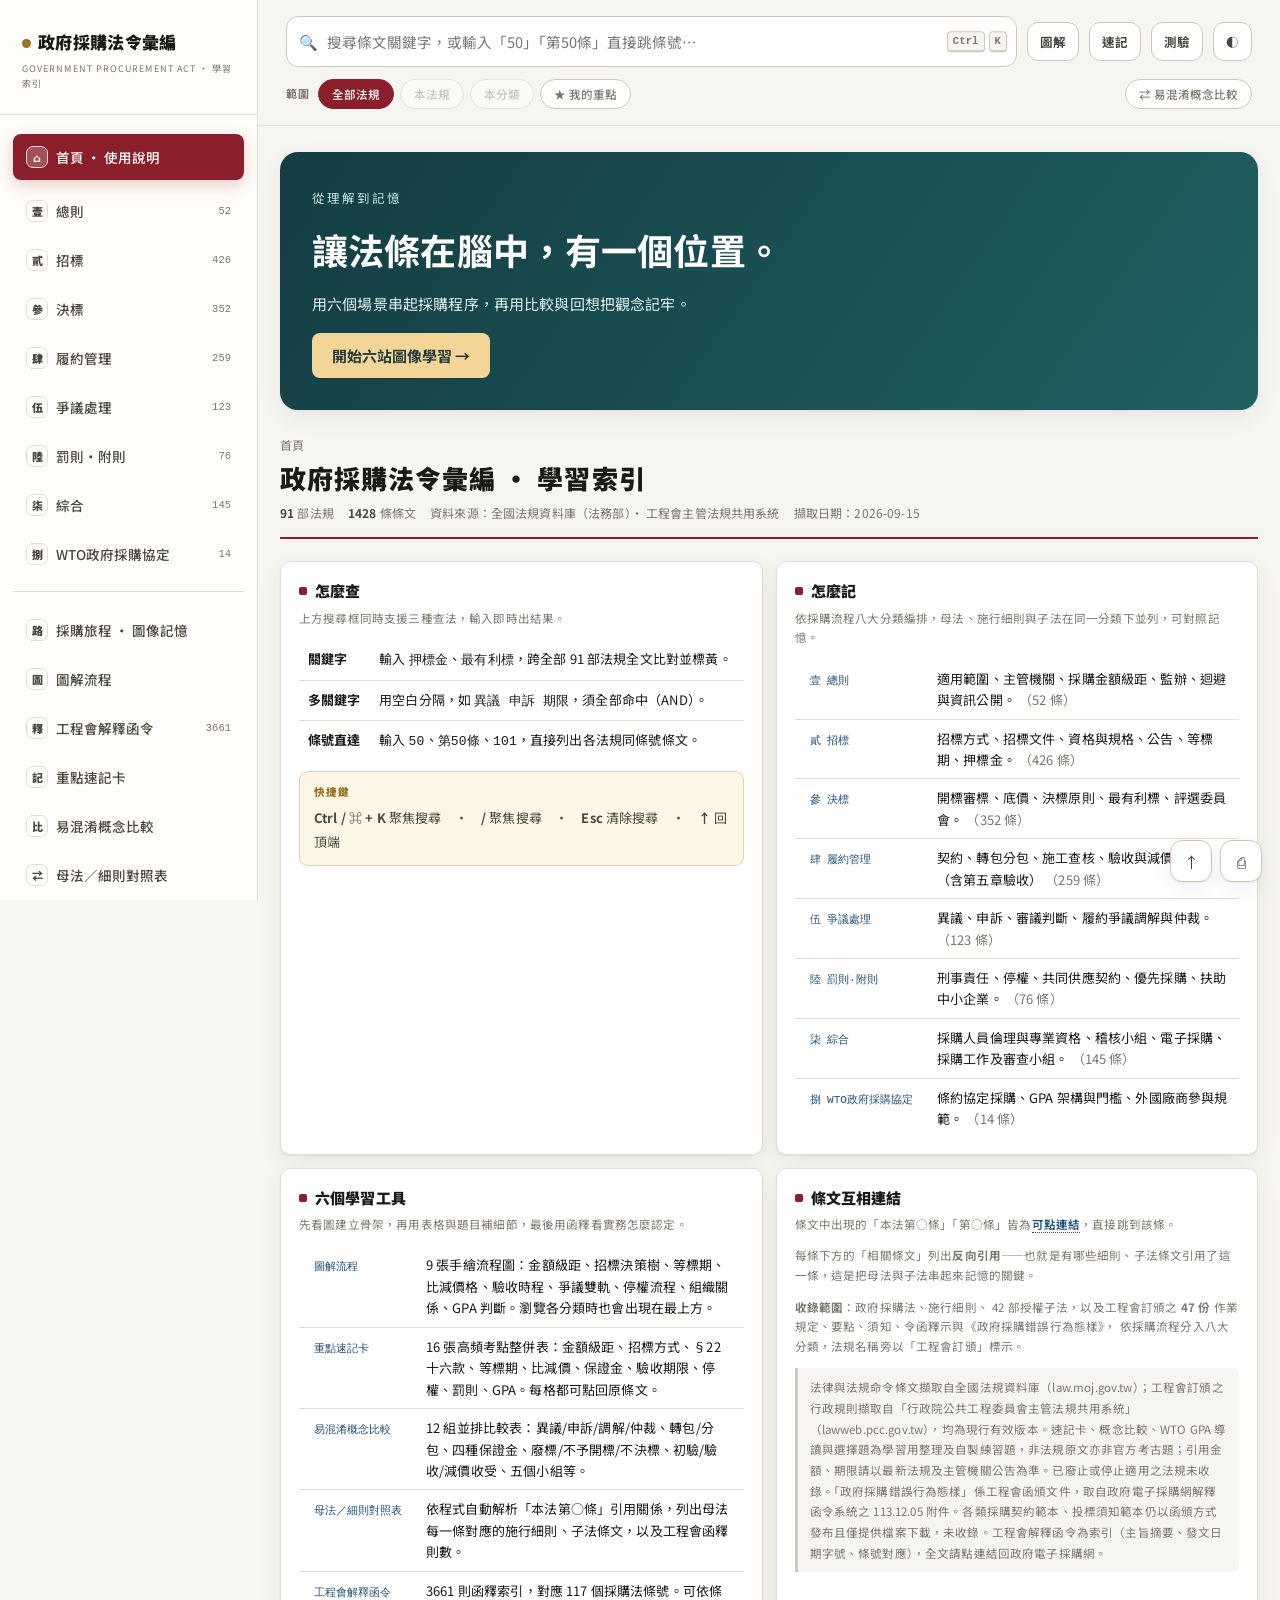
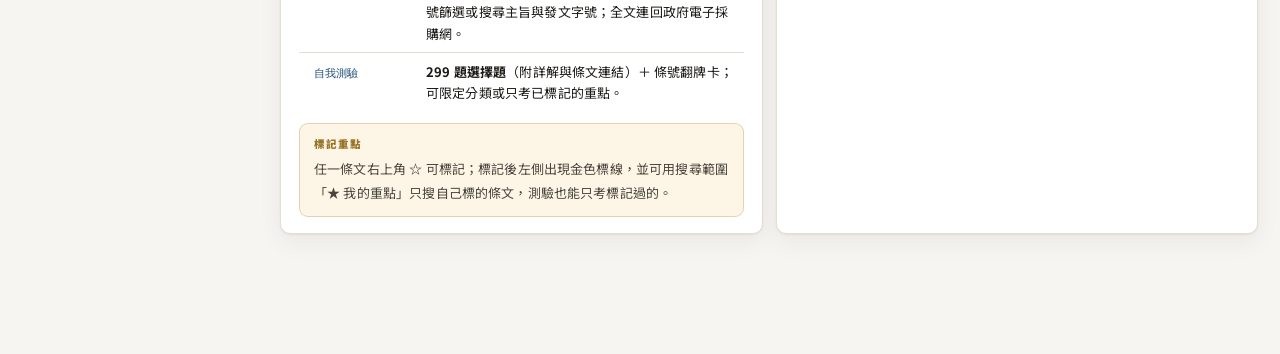
==== commit b9d70594: "新增錯題本與間隔重複，題庫補至 299 題 記憶機制 - Leitner 間隔重複：答對往後排（1→3→7→21 天），答錯歸零回 box 1 - 錯題本：答錯的題自動收集，答到熟練（box 5）才移" ====
--- a/政府採購法令彙編-單檔版.html
+++ b/政府採購法令彙編-單檔版.html
@@ -172,6 +172,18 @@
 .grid{display:grid;gap:13px}
 .g2{grid-template-columns:repeat(auto-fit,minmax(320px,1fr))}
 .grid>.card.wide{grid-column:1/-1}
+
+/* 練習紀錄條 */
+.srs{background:var(--panel);border:1px solid var(--line);border-radius:var(--radius);
+  padding:13px 16px;margin-bottom:16px}
+.srsrow{display:flex;gap:16px;flex-wrap:wrap;align-items:baseline;font-size:12.5px;color:var(--ink3)}
+.srsrow b{font-size:15px;color:var(--ink);font-family:var(--mono)}
+.srsrow .ok b{color:#2f7d52}
+.srsrow .ng b{color:var(--accent)}
+.srsrow .ref{margin-left:auto}
+.srshint{font-size:11px;color:var(--ink3);margin-top:8px;line-height:1.7}
+.srs .bar{margin-top:10px}
+
 
 /* 解釋函令 */
 .ltlist{display:flex;flex-direction:column;gap:8px}
@@ -592,7 +604,7 @@
   <button class="fab" id="fabPrint" title="列印本頁">⎙</button>
 </div>
 
-<script>window.LAW = {"meta":{"generated":"2026-09-10","source":"全國法規資料庫（法務部）· 工程會主管法規共用系統","note":"法律與法規命令條文擷取自全國法規資料庫（law.moj.gov.tw）；工程會訂頒之行政規則擷取自「行政院公共工程委員會主管法規共用系統」（lawweb.pcc.gov.tw），均為現行有效版本。速記卡、概念比較、WTO GPA 導讀與選擇題為學習用整理及自製練習題，非法規原文亦非官方考古題；引用金額、期限請以最新法規及主管機關公告為準。已廢止或停止適用之法規未收錄。「政府採購錯誤行為態樣」係工程會函頒文件，取自政府電子採購網解釋函令系統之 113.12.05 附件。各類採購契約範本、投標須知範本仍以函頒方式發布且僅提供檔案下載，未收錄。工程會解釋函令為索引（主旨摘要、發文日期字號、條號對應），全文請點連結回政府電子採購網。"},"cats":[{"id":"g","code":"壹","name":"總則","desc":"適用範圍、主管機關、採購金額級距、監辦、迴避與資訊公開。"},{"id":"b","code":"貳","name":"招標","desc":"招標方式、招標文件、資格與規格、公告、等標期、押標金。"},{"id":"d","code":"參","name":"決標","desc":"開標審標、底價、決標原則、最有利標、評選委員會。"},{"id":"p","code":"肆","name":"履約管理","desc":"契約、轉包分包、施工查核、驗收與減價收受。（含第五章驗收）"},{"id":"r","code":"伍","name":"爭議處理","desc":"異議、申訴、審議判斷、履約爭議調解與仲裁。"},{"id":"s","code":"陸","name":"罰則·附則","desc":"刑事責任、停權、共同供應契約、優先採購、扶助中小企業。"},{"id":"z","code":"柒","name":"綜合","desc":"採購人員倫理與專業資格、稽核小組、電子採購、採購工作及審查小組。"},{"id":"w","code":"捌","name":"WTO政府採購協定","desc":"條約協定採購、GPA 架構與門檻、外國廠商參與規範。","intro":"\n<p><b>一、GPA 的性質</b>：世界貿易組織《政府採購協定》(Agreement on Government Procurement, GPA) 屬\n<b>複邊協定</b>，只拘束簽署國，而非全體 WTO 會員。其開放範圍不是全面開放，而是逐一載明於各國的\n<b>市場開放清單</b>（適用機關、適用標的、門檻金額、保留條件）。我國之縣（市）政府及鄉鎮市公所不在開放範圍。</p>\n<p><b>二、我國的銜接方式</b>：我國於民國 88 年 5 月 27 日施行政府採購法，即是為配合 GPA 而制定；\n其招標方式（公開／選擇性／限制性）、等標期、異議申訴制度均對應 GPA 的架構。實際適用時，\n採購法<button class=\"ref\" data-go=\"A0030057#17\">§17</button>、\n<button class=\"ref\" data-go=\"A0030057#43\">§43</button>、\n<button class=\"ref\" data-go=\"A0030057#44\">§44</button>、\n<button class=\"ref\" data-go=\"A0030057#105\">§105</button>、\n<button class=\"ref\" data-go=\"A0030057#106\">§106</button>\n為主要的條約協定條款；未達門檻或不屬條約協定範圍者，則回到\n<b>外國廠商參與非條約協定採購處理辦法</b>處理。</p>\n<p><b>三、GPA 條文架構</b>：協定本身含序文及 24 條條文，另以附錄列出各國開放清單。主要規範事項為：\n適用對象及範圍、門檻金額與案件金額計算、<b>國民待遇與不歧視原則</b>、招標方式、邀標公告與決標資訊公開、\n招標文件與技術規範、廠商資格條件、等標期下限、投開決標程序、協商、\n<b>禁止以補償交易(Offset)作為資格條件或決標要件</b>、原產地認定、廠商申訴程序、國與國爭端解決、\n資訊提供義務、除外情況（國防安全等）、對開發中國家之特別待遇、政府採購委員會。</p>\n<div class=\"note\">本導讀係依行政院公共工程委員會全球資訊網「認識 WTO 政府採購協定」之內容整理，屬<b>學習用摘要</b>，\n非法規原文。GPA 另有 2012 年修正版（GPA 2012），門檻金額以特別提款權(SDR)計價、每兩年換算檢討一次，\n最新數值請以工程會「政府採購條約協定／我國門檻金額」公告為準。</div>\n"}],"memo":[{"wide":true,"t":"三大金額級距（最高頻考點）","h":"採購法本身不寫金額，金額由主管機關依 §12Ⅲ、§13Ⅲ 另行公告；巨額採購則規定於認定標準。","table":{"head":["級距","現行金額","法源","主要法律效果"],"rows":[["小額採購","新臺幣 <b>15 萬元</b>以下<br><span style=\"color:var(--ink3)\">（公告金額十分之一）</span>","<button class=\"ref\" data-go=\"A0030067#5\">未達公告金額招標辦法§5</button>","得不經公告程序，逕洽廠商採購；免適用公告及等標期規定。"],["公告金額","工程、財物、勞務均為<br>新臺幣 <b>150 萬元</b>","<button class=\"ref\" data-go=\"A0030057#13\">採購法§13Ⅲ</button>","① 應公開招標（<button class=\"ref\" data-go=\"A0030057#19\">§19</button>）② 主（會）計及有關單位<b>會同監辦</b>（<button class=\"ref\" data-go=\"A0030057#13\">§13</button>）③ 得提申訴（<button class=\"ref\" data-go=\"A0030057#76\">§76</button>）④ 應刊登政府採購公報。"],["查核金額","工程、財物 <b>5,000 萬元</b><br>勞務 <b>1,000 萬元</b>","<button class=\"ref\" data-go=\"A0030057#12\">採購法§12Ⅲ</button>","開標、比價、議價、決標及驗收應報請<b>上級機關派員監辦</b>；超底價 4% 決標須報上級核准（<button class=\"ref\" data-go=\"A0030057#53\">§53</button>）。"],["巨額採購","工程 <b>2 億元</b><br>財物 <b>1 億元</b><br>勞務 <b>2,000 萬元</b>","<button class=\"ref\" data-go=\"A0030099#8\">認定標準§8</button>","① 等標期 28 日 ② 廠商資格得從嚴（<button class=\"ref\" data-go=\"A0030099#5\">認定標準§5</button>）③ 應逐年提報使用情形及效益分析（<button class=\"ref\" data-go=\"A0030057#111\">§111</button>）。"]]},"mnemo":"<b>小十五 · 公一五○ · 查五千（勞一千）· 巨二億／一億／二千萬</b><br>公告金額必須<b>低於</b>查核金額（§13Ⅲ 明文）；小額採購＝公告金額的 <b>1/10</b>。","note":"公告金額自民國 112 年 1 月 1 日起由 100 萬元調整為 150 萬元；查核金額、小額採購金額未隨之調整。（行政院公共工程委員會「政府採購法之查核金額、公告金額及中央機關小額採購金額」修正案）"},{"t":"招標方式三分法","h":"採購法<button class=\"ref\" data-go=\"A0030057#18\">§18</button>的定義是選擇題最愛考的地方，注意「公告」與「家數」兩個關鍵字。","table":{"head":["方式","定義（§18）","適用情形"],"rows":[["公開招標","以<b>公告</b>方式邀請<b>不特定</b>廠商投標","公告金額以上採購之<b>原則</b>（<button class=\"ref\" data-go=\"A0030057#19\">§19</button>）。"],["選擇性招標","以<b>公告</b>方式<b>預先</b>依一定資格條件辦理廠商資格審查後，再邀請<b>符合資格</b>之廠商投標","<button class=\"ref\" data-go=\"A0030057#20\">§20</button> 五款：①經常性採購 ②審查須費時長久 ③準備投標需高額費用 ④資格條件複雜 ⑤研究發展事項。<br>經常性採購應建立<b>六家以上</b>合格名單（<button class=\"ref\" data-go=\"A0030057#21\">§21</button>）。"],["限制性招標","<b>不經公告</b>程序，邀請<b>二家以上</b>廠商<b>比價</b>，或僅邀請<b>一家</b>廠商<b>議價</b>","<button class=\"ref\" data-go=\"A0030057#22\">§22</button> 十六款情形之一（詳見下一張卡）。"]]},"mnemo":"<b>「公開＝公告＋不特定；選擇性＝公告＋先審資格；限制性＝不公告，二家比價／一家議價」</b><br>未達公告金額之招標方式：中央由主管機關定、地方由直轄市或縣（市）政府定（<button class=\"ref\" data-go=\"A0030057#23\">§23</button>）。"},{"wide":true,"t":"§22 限制性招標 十六款 · 分群記憶","h":"死背十六款很痛苦，依「為什麼不能競爭」分成六群記，考試時再回想款次。","table":{"head":["群組","款次","內容要旨"],"rows":[["① 無法competition","1、2、8","1 招標結果無廠商投標或無合格標（原條件未重大改變）／2 專屬權利、獨家製造供應、藝術品、秘密諮詢／8 集中交易或公開競價市場採購財物"],["② 緊急必要","3","遇不可預見之緊急事故，無法適時辦理公開或選擇性招標"],["③ 延續既有","4、6、7","4 後續維修、零配件、更換或擴充（相容互通需要）／6 原招標目的範圍內追加契約外工程，<b>未逾原主契約金額 50%</b>／7 原招標公告及文件<b>已敘明</b>擴充之期間、金額或數量"],["④ 評選優勝","9、10、11、13、14","9 委託專業／技術／資訊／社會福利服務，公開客觀評選優勝／10 設計競賽／11 指定地區採購房地產／13 專業領先自然人或學術、非營利機構之研究發展／14 文化藝術專業人士、機構、團體"],["⑤ 政策扶助","12","身心障礙者、原住民、受刑人個人及相關機構、監獄工場、慈善機構、庇護工場之非營利產品或勞務"],["⑥ 商業與兜底","15、16","15 公營事業為商業性轉售或製造供轉售之採購／16 其他經主管機關認定"]]},"mnemo":"<b>「無競爭、急、延續、評選、扶助、轉售＋兜底」</b><br>特別注意：第 13 款、第 14 款<b>不適用工程採購</b>（§22Ⅳ）；第 6 款的 <b>50%</b> 與第 7 款的「已敘明」是常考陷阱。"},{"wide":true,"t":"等標期下限一覽（招標期限標準）","h":"等標期＝自刊登政府採購公報日起至截止投標日止。四個級距，級距與金額級距一致。","table":{"head":["採購金額","公開招標<br>等標期（§2）","選擇性招標<br>資格審查（§3）"],"rows":[["未達公告金額","<b>7 日</b>","<b>7 日</b>"],["公告金額以上未達查核金額","<b>14 日</b>","<b>10 日</b><br><span style=\"color:var(--ink3)\">（公告金額以上未達巨額）</span>"],["查核金額以上未達巨額","<b>21 日</b>","同上 10 日"],["巨額採購","<b>28 日</b>","<b>14 日</b>"]]},"mnemo":"公開招標：<b>7 → 14 → 21 → 28</b>（等差 7 日）。<br>選擇性招標資格審查：<b>7 → 10 → 14</b>（只分三級，界線在巨額）。<br>§42Ⅱ 後續階段邀標之等標期由機關合理訂定，<b>但不得少於 7 日</b>。","note":"另有縮短等標期之規定（電子領標、電子投標、公開閱覽等），詳見<button class=\"ref\" data-go=\"A0030093#9\">招標期限標準§9</button>以下各條。"},{"wide":true,"t":"未達公告金額採購之招標方式","h":"中央機關依<button class=\"ref\" data-go=\"A0030057#23\">§23</button>授權訂定<button class=\"ref\" data-go=\"A0030067#1\">未達公告金額採購招標辦法</button>；以「公告金額十分之一」為分水嶺。","table":{"head":["金額","得採之方式","條文"],"rows":[["<b>逾</b>公告金額 1/10<br><span style=\"color:var(--ink3)\">（逾 15 萬、未達 150 萬）</span>","三選一：<br>① 符合 §22Ⅰ①～⑮ 者，採<b>限制性招標</b><br>② 符合 §22Ⅰ⑯ 者，敘明理由簽報機關首長或授權人員核准，採限制性招標，<b>免報經主管機關認定</b><br>③ 依 §49 公開徵求書面報價或企劃書，取得 <b>3 家以上</b>，擇符合需要者比價或議價","<button class=\"ref\" data-go=\"A0030067#2\">招標辦法§2</button>"],["第一次公告未達 3 家","經機關首長或授權人員核准，<b>改採限制性招標</b>；辦理第二次公告者，<b>不受 3 家限制</b>","<button class=\"ref\" data-go=\"A0030067#3\">招標辦法§3</button>"],["<b>公告金額 1/10 以下</b><br><span style=\"color:var(--ink3)\">（15 萬元以下＝小額採購）</span>","<b>得不經公告程序，逕洽廠商採購</b>，免提供報價或企劃書","<button class=\"ref\" data-go=\"A0030067#5\">招標辦法§5</button>"],["禁止規避","不得<b>意圖規避</b>本辦法之適用而分批辦理未達公告金額但逾公告金額 1/10 之採購","<button class=\"ref\" data-go=\"A0030067#6\">招標辦法§6</button>、<button class=\"ref\" data-go=\"A0030057#14\">採購法§14</button>"]]},"mnemo":"<b>「逾十分之一：限制性或三家比價；十分之一以下：逕洽廠商」</b><br>注意 §22Ⅰ⑯ 在未達公告金額時<b>免報主管機關認定</b>，這是與公告金額以上採購最大的差別。"},{"wide":true,"t":"決標原則與比減價格","h":"<button class=\"ref\" data-go=\"A0030057#52\">§52</button> 四種決標原則；<button class=\"ref\" data-go=\"A0030057#53\">§53</button>、<button class=\"ref\" data-go=\"A0030057#54\">§54</button> 的「三次」與「8%／4%」是計算題常客。","table":{"head":["項目","規定"],"rows":[["決標四原則（§52Ⅰ）","① 訂有底價：合於招標文件且<b>在底價以內</b>之最低標<br>② 未訂底價：合於招標文件、<b>標價合理</b>且在預算數額內之最低標<br>③ 最有利標<br>④ 複數決標"],["原則採最有利標（§52Ⅱ）","公告金額以上之<b>專業／技術／資訊／社會福利／文化創意</b>服務，以<b>不訂底價之最有利標</b>為原則。"],["超底價處理（§53）","洽最低標<b>減價一次</b>→仍超過則全體<b>比減價格，不得逾三次</b>→仍超底價而不逾預算且有緊急情事，經核准得決標，<b>不得超過底價 8%</b>；<b>查核金額以上超過 4%</b> 者，應先報上級機關核准。"],["未訂底價（§54）","逾評審委員會建議金額或預算金額時，減價一次→比減價格（機關得限制次數，<b>不得逾三次</b>）→仍逾越應<b>廢標</b>。"],["最有利標（§56）","依招標文件所定評審標準，就技術、品質、功能、商業條款或價格作<b>序位或計數</b>之綜合評選；未列入項目不得作為參考；綜合評選<b>不得逾三次</b>；仍無法評定應廢標。採最有利標決標<b>應先報經上級機關核准</b>。"]]},"mnemo":"<b>「減價一次、比減三次、超底八趴、查核四趴要報上級」</b><br>最有利標三個「先」：<b>先</b>報上級核准、評選項目<b>先</b>列入招標文件、協商<b>先</b>公告。"},{"wide":true,"t":"押標金 · 保證金額度","h":"額度規定在<button class=\"ref\" data-go=\"A0030079#9\">押標金保證金暨其他擔保作業辦法</button>，追繳與時效在<button class=\"ref\" data-go=\"A0030057#31\">採購法§31</button>。","table":{"head":["項目","額度","條文"],"rows":[["押標金","一定金額：不逾<b>預算金額或預估採購總額 5%</b><br>一定比率：不逾<b>標價 5%</b><br>絕對上限 <b>新臺幣 5,000 萬元</b><br>採單價決標者，應為一定金額","<button class=\"ref\" data-go=\"A0030079#9\">辦法§9</button>"],["履約保證金","一定金額：不逾<b>預算金額或預估採購總額 10%</b><br>一定比率：不逾<b>契約金額 10%</b><br>採單價決標者，應為一定金額","<button class=\"ref\" data-go=\"A0030079#15\">辦法§15</button>"],["差額保證金","總標價偏低：總標價與<b>底價 80%</b> 之差額<br>部分標價偏低：該部分標價與<b>該部分底價 70%</b> 之差額<br>未提出者，得不決標予該廠商；繳納期限應訂 <b>5 日以上</b>","<button class=\"ref\" data-go=\"A0030079#30\">辦法§30</button>、<button class=\"ref\" data-go=\"A0030057#58\">採購法§58</button>"],["押標金不發還／追繳","七款事由：①虛偽不實文件投標 ②借用他人名義或容許他人借用 ③冒用他人名義 ④得標後拒不簽約 ⑤得標後未於期限繳足保證金或提供擔保 ⑥對採購有關人員行求、期約或交付不正利益 ⑦其他經主管機關認定影響採購公正之違法行為","<button class=\"ref\" data-go=\"A0030057#31\">採購法§31Ⅱ</button>"],["追繳時效","請求權<b>5 年</b>不行使而消滅；自不予開標、不予決標、廢標或決標日起逾 <b>15 年</b>者，不得行使","<button class=\"ref\" data-go=\"A0030057#31\">採購法§31Ⅳ～Ⅵ</button>"]]},"mnemo":"<b>「押五、履十、上限五千萬；差額八成／七成；追繳五年、除斥十五年」</b>"},{"wide":true,"t":"驗收流程與法定期限","h":"母法<button class=\"ref\" data-go=\"A0030057#71\">§71</button>～<button class=\"ref\" data-go=\"A0030057#73\">§73</button>訂原則，期限全在施行細則<button class=\"ref\" data-go=\"A0030058#92\">§92</button>～<button class=\"ref\" data-go=\"A0030058#95\">§95</button>。","table":{"head":["階段","期限","條文"],"rows":[["廠商通知竣工 → 機關會同核對確定是否竣工","<b>7 日</b>內","<button class=\"ref\" data-go=\"A0030058#92\">細則§92Ⅰ</button>"],["監造單位送竣工圖表、結算明細表等資料","竣工後 <b>7 日</b>內","<button class=\"ref\" data-go=\"A0030058#92\">細則§92Ⅱ</button>"],["機關辦理<b>初驗</b>（有初驗程序者）","收受全部資料之日起 <b>30 日</b>內","<button class=\"ref\" data-go=\"A0030058#92\">細則§92Ⅱ</button>"],["<b>有</b>初驗程序者辦理驗收","初驗合格後 <b>20 日</b>內","<button class=\"ref\" data-go=\"A0030058#93\">細則§93</button>"],["<b>無</b>初驗程序者辦理驗收","接獲備驗通知或可得驗收程序完成後 <b>30 日</b>內","<button class=\"ref\" data-go=\"A0030058#94\">細則§94</button>"],["延期","有特殊情形須延期者，應經機關首長或其授權人員核准","<button class=\"ref\" data-go=\"A0030058#95\">細則§95</button>"]]},"mnemo":"<b>「七、七、三十；有初驗二十，無初驗三十」</b><br>減價收受（<button class=\"ref\" data-go=\"A0030057#72\">§72Ⅱ</button>）：<b>查核金額以上</b>應先報上級機關核准；未達查核金額經機關首長或授權人員核准。<br>承辦採購單位人員<b>不得</b>為所辦採購之主驗人或樣品材料檢驗人（<button class=\"ref\" data-go=\"A0030057#71\">§71Ⅲ</button>）。"},{"t":"監辦制度：誰來監、監什麼","h":"兩條容易混淆，關鍵在<b>金額級距</b>與<b>監辦主體</b>。","table":{"head":["條文","門檻","監辦主體","監辦事項"],"rows":[["<button class=\"ref\" data-go=\"A0030057#12\">§12</button>","<b>查核金額</b>以上","<b>上級機關</b>派員監辦<br><span style=\"color:var(--ink3)\">（上級機關得訂授權條件由機關自辦）</span>","開標、比價、議價、決標、驗收"],["<button class=\"ref\" data-go=\"A0030057#13\">§13</button>","<b>公告金額</b>以上","機關<b>主（會）計及有關單位</b>會同監辦<br><span style=\"color:var(--ink3)\">（有特殊情形者除外）</span>","開標、比價、議價、決標、驗收"]]},"mnemo":"<b>「查核找上級，公告找主計」</b>；兩者監辦事項相同（開比議決驗）。<br>未達查核金額但<b>決標金額</b>或<b>契約變更後金額</b>達查核金額者，應<b>補具文件送上級機關備查</b>（§12Ⅱ）。"},{"wide":true,"t":"爭議處理：兩條路徑","h":"採購法第六章把爭議一分為二——<b>招標審標決標</b>爭議走異議申訴；<b>履約</b>爭議走調解仲裁。","table":{"head":["","招標／審標／決標爭議","履約爭議"],"rows":[["法條","<button class=\"ref\" data-go=\"A0030057#74\">§74</button>～<button class=\"ref\" data-go=\"A0030057#84\">§84</button>","<button class=\"ref\" data-go=\"A0030057#85-1\">§85-1</button>～<button class=\"ref\" data-go=\"A0030057#85-4\">§85-4</button>"],["程序","異議 → 申訴 → 審議判斷","協議不成 → 調解 或 仲裁"],["受理機關","招標機關（異議）→ 採購申訴審議委員會（申訴）","採購申訴審議委員會（調解）／仲裁機構"],["效力","審議判斷<b>視同訴願決定</b>（<button class=\"ref\" data-go=\"A0030057#83\">§83</button>）→ 續行行政訴訟","調解成立與確定判決同一效力；仲裁判斷同確定判決"],["特別規定","公告金額以上始得申訴；<b>追繳押標金爭議不受公告金額限制</b>（<button class=\"ref\" data-go=\"A0030057#76\">§76Ⅳ</button>）","調解屬廠商申請者<b>機關不得拒絕</b>；工程及技術服務採購因機關不同意調解建議／方案致調解不成立者，廠商提付仲裁<b>機關不得拒絕</b>（先調後仲）"]]},"mnemo":"<b>「招審決走異議申訴，履約走調解仲裁」</b><br>工程及技服的「<b>強制仲裁</b>」是 §85-1Ⅱ 的重點：機關對調解建議／方案不同意 → 廠商提仲裁 → 機關不得拒絕。"},{"wide":true,"t":"異議 · 申訴 期限總表","h":"全部都是「<b>次日</b>起算」，日數只有 10、15、20、40 四種，務必分清楚適用對象。","table":{"head":["情形","期限","條文"],"rows":[["對<b>招標文件規定</b>提出異議","自公告或邀標之次日起<b>等標期 1/4</b>（尾數不足一日以一日計），<b>但不得少於 10 日</b>","<button class=\"ref\" data-go=\"A0030057#75\">§75Ⅰ①</button>"],["對招標文件之<b>釋疑、後續說明、變更或補充</b>提出異議","接獲通知或公告之次日起 <b>10 日</b>","<button class=\"ref\" data-go=\"A0030057#75\">§75Ⅰ②</button>"],["對採購<b>過程、結果</b>提出異議","接獲通知或公告之次日起 <b>10 日</b>；未經通知公告者為知悉或可得知悉之次日起 10 日，<b>至遲不得逾決標日之次日起 15 日</b>","<button class=\"ref\" data-go=\"A0030057#75\">§75Ⅰ③</button>"],["<b>機關處理異議</b>","收受異議之次日起 <b>15 日</b>內處理並書面通知","<button class=\"ref\" data-go=\"A0030057#75\">§75Ⅱ</button>"],["<b>提起申訴</b>","收受異議處理結果或期限屆滿之次日起 <b>15 日</b>內","<button class=\"ref\" data-go=\"A0030057#76\">§76Ⅰ</button>"],["收受申訴書機關<b>移送</b>申訴會","收受之次日起 <b>3 日</b>內","<button class=\"ref\" data-go=\"A0030057#76\">§76Ⅲ</button>"],["<b>機關陳述意見</b>","收受申訴書副本之次日起 <b>10 日</b>內","<button class=\"ref\" data-go=\"A0030057#78\">§78Ⅰ</button>"],["<b>申訴會完成審議</b>","收受申訴書之次日起 <b>40 日</b>內，必要時<b>得延長 40 日</b>","<button class=\"ref\" data-go=\"A0030057#78\">§78Ⅱ</button>"],["<b>§101 停權</b>之異議","接獲通知之次日起 <b>20 日</b>內","<button class=\"ref\" data-go=\"A0030057#102\">§102Ⅰ</button>"],["<b>§101 停權</b>之申訴","收受異議處理結果或期限屆滿之次日起 <b>15 日</b>內，<b>不論是否逾公告金額</b>","<button class=\"ref\" data-go=\"A0030057#102\">§102Ⅱ</button>"]]},"mnemo":"<b>「異議十日（招標文件看等標期¼，至少十日）、機關十五、申訴十五、審議四十可再四十」</b><br>唯一的 <b>20 日</b> 出現在停權異議（§102Ⅰ），這是最容易被考的例外。"},{"wide":true,"t":"§101 停權事由（15 款）× §103 停權期間","h":"先記「期間三群」，再回頭對款次，比逐款硬背有效率。","table":{"head":["停權期間","款次","事由要旨"],"rows":[["<b>3 年</b>","1～5、15<br>及 6（判<b>有期徒刑</b>）","1 容許他人借用名義證件投標／2 借用或冒用他人名義證件投標／3 擅自減省工料情節重大／4 以虛偽不實文件投標訂約履約情節重大／5 受停業處分期間仍投標／15 對採購有關人員行求期約交付不正利益／6 犯 §87～§92 之罪經第一審有罪判決（判有期徒刑）"],["<b>1 年</b>","13、14<br>及 6（判<b>拘役、罰金或緩刑</b>）","13 破產程序中之廠商／14 歧視性別、原住民、身心障礙或弱勢團體人士情節重大"],["<b>3 月 → 6 月 → 1 年</b><br><span style=\"color:var(--ink3)\">（累進）</span>","7～12","7 得標後無正當理由不訂約／8 查驗或驗收不合格情節重大／9 驗收後不履行保固責任情節重大／10 可歸責於廠商致延誤履約期限情節重大／11 違反 §65 轉包／12 可歸責於廠商致解除或終止契約情節重大<br><b>累進規則</b>：通知日起前 5 年內未被刊登→3 個月；已被刊登 1 次→6 個月；累計 2 次以上→1 年"]]},"mnemo":"<b>「一到五加十五＝三年；十三、十四＝一年；七到十二＝三、六、十二個月累進」</b><br>程序要件（§101Ⅲ）：通知前應給予廠商<b>陳述意見</b>機會，並應成立<b>採購工作及審查小組</b>認定。<br>效果（§103Ⅰ）：不得<b>參加投標</b>、<b>作為決標對象</b>或<b>分包廠商</b>；機關因特殊需要經上級機關核准者不適用。"},{"wide":true,"t":"罰則速記（§87～§92）","h":"主體與行為態樣決定刑度；注意「廠商人員」與「對機關人員施強暴脅迫」是兩組不同條文。","table":{"head":["條文","行為","刑度"],"rows":[["<button class=\"ref\" data-go=\"A0030057#87\">§87Ⅰ</button>","施強暴、脅迫、藥劑或催眠術，使廠商不為投標、違本意投標，或使得標廠商放棄得標、轉包分包","1 年以上 7 年以下有期徒刑，得併科 300 萬元以下罰金"],["<button class=\"ref\" data-go=\"A0030057#87\">§87Ⅲ</button>","以詐術或其他非法方法，使廠商無法投標或開標發生不正確結果","5 年以下有期徒刑，得併科 100 萬元以下罰金"],["<button class=\"ref\" data-go=\"A0030057#87\">§87Ⅳ</button>","<b>圍標</b>：意圖影響決標價格或獲取不當利益，合意使廠商不投標或不為價格競爭","6 月以上 5 年以下有期徒刑，得併科 100 萬元以下罰金"],["<button class=\"ref\" data-go=\"A0030057#87\">§87Ⅴ</button>","<b>借牌</b>：借用他人名義或證件投標；容許他人借用本人名義或證件","3 年以下有期徒刑，得併科 100 萬元以下罰金"],["<button class=\"ref\" data-go=\"A0030057#88\">§88</button>","受託提供規劃、設計、審查、監造、專案管理或代辦採購廠商之人員，圖私人不法利益，違法限制或審查技術、工法、材料、設備、規格或廠商資格，因而獲利","1 年以上 7 年以下有期徒刑，得併科 300 萬元以下罰金"],["<button class=\"ref\" data-go=\"A0030057#89\">§89</button>","前述受託廠商人員洩漏或交付採購應秘密資訊，因而獲利","5 年以下有期徒刑、拘役或科或併科 100 萬元以下罰金"],["<button class=\"ref\" data-go=\"A0030057#90\">§90</button>","對機關採購人員或受託廠商人員施強暴脅迫，使其不為決定或為違本意之決定","1 年以上 7 年以下有期徒刑，得併科 300 萬元以下罰金"],["<button class=\"ref\" data-go=\"A0030057#91\">§91</button>","對前述人員施強暴脅迫，使其洩漏或交付採購應秘密資訊","5 年以下有期徒刑，得併科 100 萬元以下罰金"],["<button class=\"ref\" data-go=\"A0030057#92\">§92</button>","<b>兩罰規定</b>：廠商之代表人、代理人、受雇人或從業人員因執行業務犯本法之罪","除處罰行為人外，對<b>該廠商亦科以該條之罰金</b>"]]},"mnemo":"<b>「87 對廠商、88／89 內鬼、90／91 對公務員、92 兩罰」</b><br>刑度只有兩檔好記：<b>1～7 年＋300 萬</b>（強暴脅迫、內鬼圖利）與 <b>5 年以下＋100 萬</b>（詐術、洩密）。圍標 6 月～5 年、借牌 3 年以下另記。<br>§87Ⅰ、Ⅲ、Ⅳ 之<b>未遂犯罰之</b>（§87Ⅵ）。"},{"wide":true,"t":"履約管理重點（轉包 · 分包 · 契約變更）","table":{"head":["項目","規定","條文"],"rows":[["<b>轉包</b>","得標廠商應自行履行工程、勞務契約，<b>不得轉包</b>。轉包＝將原契約應自行履行之<b>全部或其主要部分</b>由其他廠商代為履行。財物契約需經一定履約過程、非以現成財物供應者，準用。","<button class=\"ref\" data-go=\"A0030057#65\">§65</button>"],["<b>分包</b>","分包＝<b>非轉包</b>而將契約之<b>部分</b>由其他廠商代為履行，<b>得</b>為之。分包契約報備並設定權利質權者，民法 §513 抵押權及 §816 添附請求權及於價金請求權；分包廠商就分包部分與得標廠商<b>連帶負瑕疵擔保責任</b>。","<button class=\"ref\" data-go=\"A0030057#67\">§67</button>"],["<b>違反轉包之效果</b>","機關得<b>解除契約、終止契約或沒收保證金</b>，並得要求損害賠償；並構成 §101Ⅰ⑪ 之停權事由。","<button class=\"ref\" data-go=\"A0030057#66\">§66</button>、<button class=\"ref\" data-go=\"A0030057#101\">§101Ⅰ⑪</button>"],["<b>政策變更終止</b>","因政策變更，廠商依約續行反而不符公共利益者，機關得報經上級機關核准，終止或解除部分或全部契約，並<b>補償廠商因此所生之損失</b>。","<button class=\"ref\" data-go=\"A0030057#64\">§64</button>"],["<b>契約範本</b>","各類採購契約以採用主管機關訂定之<b>範本</b>為原則；其要項及內容由主管機關參考國際及國內慣例定之。","<button class=\"ref\" data-go=\"A0030057#63\">§63</button>"],["<b>施工查核</b>","中央及直轄市、縣（市）政府應成立<b>工程施工查核小組</b>，定期查核所屬（轄）機關工程品質及進度。","<button class=\"ref\" data-go=\"A0030057#70\">§70Ⅲ</button>、<button class=\"ref\" data-go=\"D0070080#1\">施工查核作業辦法</button>"]]},"mnemo":"<b>「轉包＝全部或主要部分，禁止；分包＝部分，允許」</b>——差別在「主要部分」四個字。"},{"t":"採購人員倫理與利益迴避","table":{"head":["項目","規定","條文"],"rows":[["<b>利益迴避</b>","機關承辦、監辦採購人員<b>離職後 3 年內</b>不得為本人或代理廠商向原任職機關接洽處理離職前 <b>5 年內</b>與職務有關之事務。","<button class=\"ref\" data-go=\"A0030057#15\">§15</button>"],["<b>不正利益</b>","廠商不得以支付佣金、比例金、仲介費、後謝金或其他不正利益為條件促成契約成立；違反者機關得終止或解除契約，並將<b>二倍</b>之不正利益自契約價款中扣除。","<button class=\"ref\" data-go=\"A0030057#59\">§59</button>"],["<b>倫理準則</b>","主管機關應訂定採購人員倫理準則。","<button class=\"ref\" data-go=\"A0030057#112\">§112</button>、<button class=\"ref\" data-go=\"A0030095#1\">倫理準則</button>"],["<b>採購稽核</b>","主管機關、直轄市及縣（市）政府應成立<b>採購稽核小組</b>，稽核監督採購事宜。","<button class=\"ref\" data-go=\"A0030057#108\">§108</button>、<button class=\"ref\" data-go=\"A0030100#1\">稽核小組組織準則</button>"],["<b>採購專業人員</b>","機關辦理採購，應由採購專業人員為之；其資格、考試、訓練、發證及管理辦法由主管機關會同考試院定之。","<button class=\"ref\" data-go=\"A0030057#95\">§95</button>、<button class=\"ref\" data-go=\"A0030059#1\">專業人員辦法</button>"]]},"mnemo":"<b>「離職三年、回溯五年」</b>（§15）與 <b>「不正利益扣二倍」</b>（§59）是兩個最常出現的數字。"},{"wide":true,"t":"WTO 政府採購協定（GPA）要點","h":"此卡為學習摘要（依工程會「認識 WTO 政府採購協定」整理），非法規原文。","table":{"head":["要點","內容"],"rows":[["協定性質","<b>複邊協定</b>，僅拘束簽署國；開放範圍以各國<b>市場開放清單</b>為準（適用機關、標的、門檻金額、保留條件）。我國縣（市）政府及鄉鎮市公所<b>不在</b>開放範圍。"],["適用機關三級","中央機關 · 中央以下次一級地方機關(Sub-central) · 其他機關(Other Entity，多為港口、機場、水電、鐵道等公用事業)。"],["門檻金額","以<b>特別提款權(SDR)</b> 計價，各國換算為本國貨幣並<b>每兩年檢討調整一次</b>。一般簽署國參考值：中央機關產品與服務 13 萬 SDR；地方機關 20 萬 SDR；其他機關 40 萬 SDR；各機關工程案件 500 萬 SDR。<b>我國實際門檻以工程會公告為準。</b>"],["金額計算","以<b>開始招標時預估契約值</b>認定；<b>不得分割規避</b>；有選購條件者以最大可能總值估算；分次分案者以<b>一年</b>推算總值；租賃逾 12 個月另計殘值，未明訂租期者以<b>月租金 48 倍</b>計算。"],["核心原則","<b>國民待遇與不歧視</b>：不得因外資參與程度或產地而差別待遇。"],["招標方式","公開／選擇性／限制性三種，與我國採購法一致；限制性招標以協定第 15 條所列<b>十項</b>條件之一為限（含追加工程未逾原合約 <b>50%</b>）。"],["公開資訊","邀標公告應刊登指定刊物；<b>決標結果應於決標後 72 日內</b>公告。公告語文非英、法、西語者，應加刊其一之摘要。"],["等標期","一般狀況下公開招標<b>至少 40 天</b>，符合一定條件得縮短。"],["補償交易(Offset)","<b>不得</b>作為投標廠商資格條件或決標要件（開發中國家加入時得協商例外，且僅得作為資格條件）。"],["廠商申訴","各簽署國須建立廠商申訴制度，得向法院或獨立審議機關申訴；為配合此制度，<b>採購文件至少保存 3 年</b>。"],["除外情況","武器、彈藥、作戰物資或與國家安全、國防密切相關之採購；公共道德、秩序、安全、生命健康、智慧財產權、身心障礙組織與服刑人製品等必要處置。"]]},"mnemo":"<b>國內法對應</b>：<button class=\"ref\" data-go=\"A0030057#17\">§17</button>（外國廠商參與）、<button class=\"ref\" data-go=\"A0030057#43\">§43</button>／<button class=\"ref\" data-go=\"A0030057#44\">§44</button>（優惠與優先決標，<b>限非條約協定採購</b>）、<button class=\"ref\" data-go=\"A0030057#105\">§105</button>（特殊情形不適用招標決標規定）、<button class=\"ref\" data-go=\"A0030057#106\">§106</button>（駐國外機構採購）；未達門檻或非條約協定者適用<button class=\"ref\" data-go=\"A0030072#1\">外國廠商參與非條約協定採購處理辦法</button>。"}],"compare":[{"id":"bid","t":"三種招標方式","cat":"b","h":"最基本也最常考。判斷關鍵只有兩個：<b>有沒有公告</b>、<b>邀幾家</b>。","head":["比較點","公開招標","選擇性招標","限制性招標"],"rows":[["法條","<button class=\"ref\" data-go=\"A0030057#18\">§18Ⅱ</button>、<button class=\"ref\" data-go=\"A0030057#19\">§19</button>","<button class=\"ref\" data-go=\"A0030057#18\">§18Ⅲ</button>、<button class=\"ref\" data-go=\"A0030057#20\">§20</button>、<button class=\"ref\" data-go=\"A0030057#21\">§21</button>","<button class=\"ref\" data-go=\"A0030057#18\">§18Ⅳ</button>、<button class=\"ref\" data-go=\"A0030057#22\">§22</button>"],["是否公告","<b>公告</b>","<b>公告</b>（公告的是資格審查）","<b>不公告</b>"],["邀請對象","不特定廠商","先資格審查，再邀合格廠商","比價：<b>2 家以上</b><br>議價：<b>1 家</b>"],["適用時機","公告金額以上採購之<b>原則</b>","§20 五款：經常性採購／審查費時長久／準備投標需高額費用／資格條件複雜／研究發展","§22 十六款情形之一"],["特別規定","第一次開標未滿三家而流標者，第二次招標等標期得縮短且不受三家限制（<button class=\"ref\" data-go=\"A0030057#48\">§48Ⅱ</button>）","經常性採購應建立<b>六家以上</b>合格廠商名單；應予合格廠商<b>平等受邀機會</b>（<button class=\"ref\" data-go=\"A0030057#21\">§21</button>）","§22Ⅰ⑬⑭<b>不適用工程採購</b>（<button class=\"ref\" data-go=\"A0030057#22\">§22Ⅳ</button>）"],["等標期下限","7 / 14 / 21 / 28 日（<button class=\"ref\" data-go=\"A0030093#2\">期限標準§2</button>）","資格審查 7 / 10 / 14 日（<button class=\"ref\" data-go=\"A0030093#3\">期限標準§3</button>）","由機關合理訂定"]],"mnemo":"<b>公開＝公告＋不特定；選擇性＝公告＋先審資格；限制性＝不公告，二比一議。</b>"},{"id":"dispute","t":"異議 · 申訴 · 調解 · 仲裁","cat":"r","h":"第六章把爭議一分為二。前兩者處理「<b>招標審標決標</b>」，後兩者處理「<b>履約</b>」，受理機關與效力都不同。","head":["比較點","異議","申訴","調解","仲裁"],"rows":[["爭議類型","招標、審標、決標","同左","<b>履約</b>爭議","<b>履約</b>爭議"],["法條","<button class=\"ref\" data-go=\"A0030057#75\">§75</button>","<button class=\"ref\" data-go=\"A0030057#76\">§76</button>～<button class=\"ref\" data-go=\"A0030057#85\">§85</button>","<button class=\"ref\" data-go=\"A0030057#85-1\">§85-1</button>～<button class=\"ref\" data-go=\"A0030057#85-4\">§85-4</button>","<button class=\"ref\" data-go=\"A0030057#85-1\">§85-1Ⅰ②</button>"],["受理者","<b>招標機關</b>本身","採購申訴審議委員會","採購申訴審議委員會","仲裁機構"],["金額門檻","<b>無</b>門檻","原則<b>公告金額以上</b>；追繳押標金爭議<b>不受限</b>（<button class=\"ref\" data-go=\"A0030057#76\">§76Ⅳ</button>）","無","無"],["期限","招標文件：等標期 1/4（≥10 日）<br>釋疑變更／過程結果：<b>10 日</b><br>機關處理：<b>15 日</b>","<b>15 日</b>內提起<br>機關陳述意見 10 日<br>審議 <b>40 日</b>（得延 40 日）","無法定期限；調解方案異議期 <b>10 日</b>（<button class=\"ref\" data-go=\"A0030057#85-4\">§85-4Ⅱ</button>）","依仲裁法"],["效力","機關自行撤銷或變更（<button class=\"ref\" data-go=\"A0030057#84\">§84</button>）","審議判斷<b>視同訴願決定</b>（<button class=\"ref\" data-go=\"A0030057#83\">§83</button>）→ 可提行政訴訟","成立者與確定判決同一效力；<b>廠商申請調解機關不得拒絕</b>","判斷與確定判決同一效力"],["強制性","—","—","工程及技術服務：機關不同意調解建議／方案致不成立者，<b>廠商提付仲裁機關不得拒絕</b>（<button class=\"ref\" data-go=\"A0030057#85-1\">§85-1Ⅱ</button>）","同左（先調解後仲裁）"]],"mnemo":"<b>「招審決 → 異議、申訴；履約 → 調解、仲裁」</b><br>日數只有 10、15、20、40 四種：異議 10、機關處理 15、申訴 15、審議 40（可再 40）；唯一的 <b>20 日</b> 是 §101 停權異議（<button class=\"ref\" data-go=\"A0030057#102\">§102Ⅰ</button>）與 §85Ⅰ 機關另為處置的 20 日。"},{"id":"sub","t":"轉包 vs 分包","cat":"p","h":"差別只在「<b>全部或主要部分</b>」五個字，但法律效果天差地遠。","head":["比較點","轉包（禁止）","分包（允許）"],"rows":[["法條","<button class=\"ref\" data-go=\"A0030057#65\">§65</button>、<button class=\"ref\" data-go=\"A0030057#66\">§66</button>","<button class=\"ref\" data-go=\"A0030057#67\">§67</button>"],["定義","將原契約中應自行履行之<b>全部或其主要部分</b>，由其他廠商代為履行","<b>非轉包</b>而將契約之<b>部分</b>由其他廠商代為履行"],["是否允許","<b>不得</b>轉包","<b>得</b>分包"],["機關的處置","得<b>解除契約、終止契約或沒收保證金</b>，並得要求損害賠償（<button class=\"ref\" data-go=\"A0030057#66\">§66Ⅰ</button>）","—"],["責任","轉包廠商與得標廠商對機關負<b>連帶履行及賠償責任</b>；再轉包者亦同（<button class=\"ref\" data-go=\"A0030057#66\">§66Ⅱ</button>）","分包廠商就分包部分，與得標廠商<b>連帶負瑕疵擔保責任</b>（<button class=\"ref\" data-go=\"A0030057#67\">§67Ⅲ</button>）"],["停權","構成 <button class=\"ref\" data-go=\"A0030057#101\">§101Ⅰ⑪</button> 停權事由（3 個月～1 年累進）","—"],["其他","財物契約需經一定履約過程、非以現成財物供應者，<b>準用</b>（<button class=\"ref\" data-go=\"A0030057#65\">§65Ⅲ</button>）","分包契約報備並設定權利質權者，民法 §513 抵押權及 §816 添附請求權<b>及於價金請求權</b>（<button class=\"ref\" data-go=\"A0030057#67\">§67Ⅱ</button>）"]],"mnemo":"<b>轉包＝全部或主要部分（禁止、連帶責任、停權）；分包＝部分（允許、瑕疵擔保連帶）。</b>"},{"id":"bond","t":"四種押標金 · 保證金","cat":"b","h":"額度規定在<button class=\"ref\" data-go=\"A0030079#9\">押標金保證金暨其他擔保作業辦法</button>，母法只寫原則。","head":["比較點","押標金","履約保證金","保固保證金","差額保證金"],"rows":[["目的","擔保<b>投標</b>之誠信","擔保<b>履約</b>","擔保<b>保固</b>責任","擔保<b>標價偏低</b>仍能履約"],["法條","<button class=\"ref\" data-go=\"A0030057#30\">§30</button>、<button class=\"ref\" data-go=\"A0030057#31\">§31</button>","<button class=\"ref\" data-go=\"A0030057#30\">§30</button>、<button class=\"ref\" data-go=\"A0030057#32\">§32</button>","<button class=\"ref\" data-go=\"A0030057#30\">§30</button>","<button class=\"ref\" data-go=\"A0030057#58\">§58</button>、<button class=\"ref\" data-go=\"A0030079#30\">辦法§30</button>"],["額度","一定金額 ≤ 預算或預估總額 <b>5%</b><br>一定比率 ≤ 標價 <b>5%</b><br>上限 <b>5,000 萬元</b>","一定金額 ≤ 預算或預估總額 <b>10%</b><br>一定比率 ≤ 契約金額 <b>10%</b>","依招標文件訂定（辦法第四章）","總標價偏低：總標價與<b>底價 80%</b> 之差額<br>部分標價偏低：該部分標價與<b>該部分底價 70%</b> 之差額"],["繳納者","<b>投標</b>廠商","<b>得標</b>廠商","得標廠商","標價偏低之廠商"],["免收情形","<button class=\"ref\" data-go=\"A0030057#30\">§30Ⅰ</button> 四款：①勞務採購以免收為原則 ②未達公告金額之工程財物得免收 ③<b>議價</b>得免收押標金 ④依交易慣例無必要或可能","同左（②④款）","同左","—"],["不發還／追繳","<button class=\"ref\" data-go=\"A0030057#31\">§31Ⅱ</button> 七款；請求權 <b>5 年</b>，自相關日起逾 <b>15 年</b>不得行使","依<button class=\"ref\" data-go=\"A0030057#32\">§32</button>於招標文件規定之事由","同左","未提出者，<b>得不決標</b>予該廠商；繳納期限應訂 <b>5 日以上</b>"]],"mnemo":"<b>押五、履十、上限五千萬；差額八成／七成；追繳五年、除斥十五年。</b><br>「議價得免收<b>押標金</b>」是唯一只針對押標金的免收款（§30Ⅰ③）。"},{"id":"fail","t":"不予開標 · 不決標 · 廢標 · 撤銷決標","cat":"d","h":"四個結果常被混用，其實發動時點與法條各不相同。","head":["比較點","不予開標","不予決標","廢標","撤銷決標／終止解約"],"rows":[["時點","<b>開標前</b>發現","<b>開標後</b>發現","程序無法繼續時","<b>決標或簽約後</b>發現"],["法條","<button class=\"ref\" data-go=\"A0030057#50\">§50Ⅰ</button>、<button class=\"ref\" data-go=\"A0030057#48\">§48Ⅰ</button>","<button class=\"ref\" data-go=\"A0030057#50\">§50Ⅰ</button>","<button class=\"ref\" data-go=\"A0030057#50\">§50Ⅲ</button>、<button class=\"ref\" data-go=\"A0030057#48\">§48Ⅱ</button>、<button class=\"ref\" data-go=\"A0030057#54\">§54</button>","<button class=\"ref\" data-go=\"A0030057#50\">§50Ⅱ</button>"],["事由","<button class=\"ref\" data-go=\"A0030057#50\">§50Ⅰ</button> 七款（未依規定投標／文件不符／借冒名／不實文件／重大異常關聯／§103 停權中／其他影響採購公正之違法）","同左七款","§50Ⅰ 致程序無法繼續；未滿三家流標；§54 比減後仍逾預算","決標前有 §50Ⅰ 情形者"],["效果","該廠商之標不予開標","不決標予該廠商","宣布廢標，重新招標","撤銷決標、終止或解除契約，並<b>得追償損失</b>"],["例外","—","—","—","撤銷決標／終止解約<b>反不符公共利益</b>，經<b>上級機關核准</b>者，不在此限"]],"mnemo":"<b>開標前不予開標、開標後不決標、程序斷了廢標、決標後撤銷。</b>"},{"id":"accept","t":"初驗 · 驗收 · 部分驗收 · 減價收受","cat":"p","h":"母法<button class=\"ref\" data-go=\"A0030057#71\">§71</button>～<button class=\"ref\" data-go=\"A0030057#73\">§73</button> 定原則，期限全在施行細則。","head":["比較點","初驗","驗收","部分驗收","減價收受"],"rows":[["法條","<button class=\"ref\" data-go=\"A0030058#92\">細§92</button>","<button class=\"ref\" data-go=\"A0030057#71\">§71</button>、<button class=\"ref\" data-go=\"A0030057#72\">§72</button>、<button class=\"ref\" data-go=\"A0030058#93\">細§93</button>、<button class=\"ref\" data-go=\"A0030058#94\">細§94</button>","<button class=\"ref\" data-go=\"A0030057#72\">§72Ⅰ</button>、<button class=\"ref\" data-go=\"A0030058#98\">細§98Ⅰ</button>","<button class=\"ref\" data-go=\"A0030057#72\">§72Ⅱ</button>、<button class=\"ref\" data-go=\"A0030058#98\">細§98Ⅱ</button>"],["期限","收受全部資料之日起 <b>30 日</b>內","有初驗：初驗合格後 <b>20 日</b><br>無初驗：備驗後 <b>30 日</b>","—","—"],["要件","契約訂有初驗程序者","機關應<b>限期</b>辦理","不符部分<b>非屬重要</b>，其他部分能先行使用，且經檢討確有先行使用必要","不符規定但<b>不妨礙安全及使用需求</b>，亦無減少通常效用或契約預定效用，且不必拆換或拆換確有困難"],["核准層級","—","—","機關首長或其授權人員核准","<b>查核金額以上</b>：應先報<b>上級機關</b>核准<br>未達查核金額：機關首長或授權人員核准"],["價金","—","結算驗收證明書（<button class=\"ref\" data-go=\"A0030057#73\">§73</button>）","僅支付該部分驗收項目之價金，並得視不符情形<b>酌予保留</b>","依契約規定計算減價；契約未規定者依契約價金、市價、額外費用、所受損害或懲罰性違約金計算"]],"mnemo":"竣工確認 <b>7</b> 日 → 監造送件 <b>7</b> 日 → 初驗 <b>30</b> 日 → 有初驗驗收 <b>20</b> 日／無初驗 <b>30</b> 日。<br>承辦採購單位人員<b>不得</b>為主驗人或樣品材料檢驗人（<button class=\"ref\" data-go=\"A0030057#71\">§71Ⅲ</button>）。"},{"id":"pack","t":"統包 · 共同投標 · 複數決標 · 共同供應契約","cat":"d","h":"四個都是「把東西合起來」，但合的是<b>工作</b>、<b>廠商</b>、<b>標的</b>還是<b>機關</b>，完全不同。","head":["比較點","統包","共同投標","複數決標","共同供應契約"],"rows":[["合的是什麼","把<b>設計與施工</b>等併於同一契約","把<b>二家以上廠商</b>併為一個投標人","把<b>採購項目或數量</b>組合決標","把<b>多個機關</b>的共通需求併為一契約"],["法條","<button class=\"ref\" data-go=\"A0030057#24\">§24</button>、<button class=\"ref\" data-go=\"A0030063#1\">統包實施辦法</button>","<button class=\"ref\" data-go=\"A0030057#25\">§25</button>、<button class=\"ref\" data-go=\"A0030064#1\">共同投標辦法</button>","<button class=\"ref\" data-go=\"A0030057#52\">§52Ⅰ④</button>","<button class=\"ref\" data-go=\"A0030057#93\">§93</button>、<button class=\"ref\" data-go=\"A0030081#1\">共同供應契約實施辦法</button>"],["定義","將工程或財物採購中之<b>設計與施工、供應、安裝或一定期間之維修</b>等併於同一採購契約辦理招標","<b>二家以上</b>廠商共同具名投標，得標後共同具名簽約，<b>連帶負履行責任</b>","機關於招標文件中公告保留之採購項目或數量選擇之組合權利，但應合於<b>最低價格或最有利標</b>之競標精神","就<b>具有共通需求特性</b>之財物或勞務與廠商簽訂，供適用機關利用"],["限制／要件","基於<b>效率及品質</b>之要求","以能<b>增加競爭或無不當限制競爭</b>者為限；同業共同投標應符合公平交易法 §15Ⅰ但書；投標時應檢附<b>共同投標協議書</b>","應載明於招標文件","中央機關集中採購另依<button class=\"ref\" data-go=\"FL025855#1\">集中採購實施要點</button>"]],"mnemo":"<b>統包合「工作」、共同投標合「廠商」、複數決標合「標的」、共同供應契約合「機關」。</b>"},{"id":"super","t":"§12 上級機關監辦 vs §13 會同監辦","cat":"g","h":"兩條的監辦<b>事項完全相同</b>（開標、比價、議價、決標、驗收），差別只在門檻與監辦主體。","head":["比較點","§12 上級機關監辦","§13 會同監辦"],"rows":[["門檻","<b>查核金額</b>以上<br>（工程財物 5,000 萬／勞務 1,000 萬）","<b>公告金額</b>以上<br>（150 萬）"],["監辦主體","<b>上級機關</b>派員","機關<b>主（會）計及有關單位</b>"],["監辦事項","開標、比價、議價、決標、<b>驗收</b>","開標、比價、議價、決標、<b>驗收</b>"],["彈性","上級機關<b>得訂定授權條件</b>，由機關自行辦理","有<b>特殊情形</b>者，得不會同監辦"],["補行程序","未達查核金額但<b>決標金額</b>或<b>契約變更後金額</b>達查核金額者，應補具文件送上級機關<b>備查</b>（<button class=\"ref\" data-go=\"A0030057#12\">§12Ⅱ</button>）","—"],["授權訂定","查核金額由主管機關定之（§12Ⅲ）","公告金額應<b>低於</b>查核金額，由主管機關參酌<b>國際標準</b>定之（§13Ⅲ）；<br>會同監辦辦法由主管機關<b>會同行政院主計處</b>定之（§13Ⅳ）"]],"mnemo":"<b>「查核找上級，公告找主計」</b>；公告金額必須低於查核金額，且要參酌國際標準。"},{"id":"award","t":"最低標 vs 最有利標","cat":"d","h":"決標原則四種（<button class=\"ref\" data-go=\"A0030057#52\">§52Ⅰ</button>），實務上真正對立的是這兩種。","head":["比較點","訂有底價之最低標","未訂底價之最低標","最有利標"],"rows":[["法條","<button class=\"ref\" data-go=\"A0030057#52\">§52Ⅰ①</button>、<button class=\"ref\" data-go=\"A0030057#53\">§53</button>","<button class=\"ref\" data-go=\"A0030057#52\">§52Ⅰ②</button>、<button class=\"ref\" data-go=\"A0030057#54\">§54</button>","<button class=\"ref\" data-go=\"A0030057#52\">§52Ⅰ③</button>、<button class=\"ref\" data-go=\"A0030057#56\">§56</button>"],["得標條件","合於招標文件且<b>在底價以內</b>之最低標","合於招標文件、<b>標價合理</b>且在<b>預算數額以內</b>之最低標","合於招標文件之<b>最有利標</b>"],["超過上限時","減價<b>一次</b> → 比減價格<b>不得逾三次</b> → 仍超底價而不逾預算且有緊急情事，經核准得決標，<b>不得超過底價 8%</b>；<b>查核金額以上超過 4%</b> 應先報上級機關核准","減價<b>一次</b> → 比減價格（機關得限制次數，<b>不得逾三次</b>）→ 仍逾越應<b>廢標</b>","綜合評選<b>不得逾三次</b> → 仍無法評定應<b>廢標</b>"],["評選","—","得由評審委員會建議金額（§54）","就技術、品質、功能、商業條款或價格作<b>序位或計數</b>之綜合評選；<b>未列入招標文件之項目不得作為評選參考</b>"],["程序要件","—","—","應成立<b>評選委員會</b>（<button class=\"ref\" data-go=\"A0030057#94\">§94</button>：5 人以上，專家學者不得少於 <b>1/3</b>）；採最有利標決標<b>應先報經上級機關核准</b>"],["原則採用","—","—","公告金額以上之<b>專業／技術／資訊／社會福利／文化創意服務</b>，以<b>不訂底價之最有利標</b>為原則（<button class=\"ref\" data-go=\"A0030057#52\">§52Ⅱ</button>）"]],"mnemo":"<b>「減一次、比三次、超底八趴、查核四趴報上級」</b>；最有利標要「先報上級、先列項目、先公告協商」。"},{"id":"org","t":"五個小組／委員會","cat":"z","h":"名字都很像，用「<b>誰設、幾人、做什麼</b>」三個問題就能分清楚。","head":["名稱","法條","設立者","任務"],"rows":[["<b>採購工作及審查小組</b>","<button class=\"ref\" data-go=\"A0030057#11-1\">§11-1</button>、<button class=\"ref\" data-go=\"A0030315#1\">設置及作業辦法</button>","辦理採購之<b>機關</b>","<b>巨額工程採購應成立</b>；協助審查採購需求與經費、採購策略、招標文件，並提供諮詢。§101 停權通知前亦應由本小組認定是否該當各款情形（<button class=\"ref\" data-go=\"A0030057#101\">§101Ⅲ</button>）"],["<b>採購評選委員會</b>","<button class=\"ref\" data-go=\"A0030057#94\">§94</button>、<button class=\"ref\" data-go=\"A0030103#1\">組織準則</button>","辦理評選之<b>機關</b>","辦理<b>評選</b>；<b>5 人以上</b>，專家學者<b>不得少於 1/3</b>，且不得為政府機關現職人員"],["<b>採購稽核小組</b>","<button class=\"ref\" data-go=\"A0030057#108\">§108</button>、<button class=\"ref\" data-go=\"A0030100#1\">組織準則</button>","中央及直轄市、縣（市）<b>政府</b>","<b>稽核監督</b>採購事宜（事後、全面）"],["<b>工程施工查核小組</b>","<button class=\"ref\" data-go=\"A0030057#70\">§70Ⅲ</button>、<button class=\"ref\" data-go=\"D0070080#1\">作業辦法</button>","中央及直轄市、縣（市）<b>政府</b>","定期查核所屬（轄）機關<b>工程品質及進度</b>；以<b>現場查核為主</b>"],["<b>採購申訴審議委員會</b>","<button class=\"ref\" data-go=\"A0030057#86\">§86</button>、<button class=\"ref\" data-go=\"A0030096#1\">組織準則</button>","主管機關及直轄市、縣（市）<b>政府</b>","處理廠商<b>申訴</b>及機關與廠商間<b>履約爭議調解</b>；委員 <b>7～35 人</b>，派兼人數<b>不得超過全體委員 1/5</b>"]],"mnemo":"<b>機關自己設的：工作及審查小組、評選委員會；政府層級設的：稽核小組、施工查核小組、申訴審議委員會。</b><br>人數只有三個要記：評選 <b>5 人以上、專家 1/3</b>；申訴會 <b>7～35 人、派兼 ≤1/5</b>。"},{"id":"apply","t":"誰要適用採購法？","cat":"g","h":"§3 是原則，§4、§5、§99、§104、§105 是變化題常考的邊界。","head":["情形","法條","是否適用本法"],"rows":[["政府機關、公立學校、公營事業","<button class=\"ref\" data-go=\"A0030057#3\">§3</button>","<b>適用</b>。本法未規定者，適用其他法律"],["法人或團體<b>接受機關補助</b>辦理採購","<button class=\"ref\" data-go=\"A0030057#4\">§4Ⅰ</button>","補助金額<b>占採購金額半數以上</b>，<b>且</b>補助金額在<b>公告金額以上</b>者才適用，並受該機關監督（兩要件須同時具備）"],["<b>藝文採購</b>（受補助）","<button class=\"ref\" data-go=\"A0030057#4\">§4Ⅱ</button>","<b>不適用</b> §4Ⅰ，但仍應受補助機關監督；辦法由<b>文化部</b>定之"],["機關<b>委託法人或團體代辦</b>","<button class=\"ref\" data-go=\"A0030057#5\">§5</button>","<b>適用</b>，該法人團體受委託機關監督"],["機關<b>洽由其他機關代辦</b>","<button class=\"ref\" data-go=\"A0030057#40\">§40</button>","<b>適用</b>；上級機關得命未具專業採購能力之機關洽請代辦"],["政府規劃核准之交通、能源、環保、旅遊建設，開放廠商<b>投資興建營運</b>","<button class=\"ref\" data-go=\"A0030057#99\">§99</button>","其<b>甄選投資廠商之程序</b>適用本法（其他法律另有規定者除外）"],["<b>軍事機關</b>採購","<button class=\"ref\" data-go=\"A0030057#104\">§104</button>","原則<b>適用</b>；武器彈藥作戰物資或涉國安國防者，依四款情形分別排除部分或全部條文"],["戰爭天災疫情等<b>緊急處置</b>、公務機關間財物勞務取得、依條約向國際組織採購","<button class=\"ref\" data-go=\"A0030057#105\">§105</button>","得<b>不適用招標、決標</b>之規定"],["<b>駐國外機構</b>辦理或受託辦理之採購","<button class=\"ref\" data-go=\"A0030057#106\">§106</button>","得不適用 §27 公報、§30 押標金保證金、§53Ⅰ及§54Ⅰ減價、<b>第六章異議申訴</b>（第 2～4 款應於招標文件明定處理方式）"]],"mnemo":"§4 兩要件<b>「半數以上」＋「公告金額以上」缺一不可</b>；§106 排除四項要背：公報、押保金、減價、異議申訴。"},{"id":"penalty","t":"三種對廠商的不利處分","cat":"s","h":"押標金追繳、不決標、停權，事由高度重疊但性質不同，常一起考。","head":["比較點","追繳押標金","不予開標／不決標","停權（刊登公報）"],"rows":[["法條","<button class=\"ref\" data-go=\"A0030057#31\">§31Ⅱ</button>","<button class=\"ref\" data-go=\"A0030057#50\">§50Ⅰ</button>","<button class=\"ref\" data-go=\"A0030057#101\">§101</button>、<button class=\"ref\" data-go=\"A0030057#102\">§102</button>、<button class=\"ref\" data-go=\"A0030057#103\">§103</button>"],["性質","沒收擔保","排除本案","<b>一定期間內</b>不得參加投標、作為決標對象或分包廠商"],["事由數","<b>7 款</b>","<b>7 款</b>","<b>15 款</b>"],["共通事由","借冒名投標、虛偽不實文件、行求期約交付不正利益","借冒名投標、不實文件、影響採購公正之違法行為","借冒名投標、虛偽不實文件、行求期約交付不正利益"],["程序保障","—","—","通知前應給予<b>陳述意見</b>機會，並應成立<b>採購工作及審查小組</b>認定（§101Ⅲ）"],["救濟","爭議屬追繳押標金者，申訴<b>不受公告金額限制</b>（<button class=\"ref\" data-go=\"A0030057#76\">§76Ⅳ</button>）","依 §75、§76 異議申訴","異議 <b>20 日</b>、申訴 <b>15 日</b>，<b>不論是否逾公告金額</b>（§102）"],["期間","請求權 <b>5 年</b>；逾 <b>15 年</b>不得行使","—","3 年（1～5、15 款、6 款判有期徒刑）／1 年（13、14 款、6 款判拘役罰金緩刑）／3 月→6 月→1 年累進（7～12 款）"]],"mnemo":"事由重疊三兄弟：<b>借冒名、不實文件、行賄</b>——三種處分都有。"}],"diagrams":[{"id":"money","cat":"g","t":"金額級距：跨過哪條線，就多一項義務","cap":"四個門檻把採購切成五段。每一條橫槓從義務「開始適用」的那一點畫起，往右延伸——愈高金額，累積的程序義務愈多。","aria":"金額級距圖：以 15 萬、150 萬、查核金額、巨額四個門檻，標示各項採購義務從哪一級距開始適用","svg":"<svg viewBox=\"0 0 880 330\" role=\"img\" aria-label=\"金額級距與義務對照圖\" style=\"width:100%;height:auto;max-width:880px;min-width:704px;font-family:var(--sans);color:var(--ink);display:block;margin:0 auto\"><defs><marker id=\"ar-money\" viewBox=\"0 0 10 10\" refX=\"9\" refY=\"5\" markerWidth=\"7\" markerHeight=\"7\" orient=\"auto-start-reverse\"><path d=\"M0,1 L9,5 L0,9 z\" fill=\"currentColor\" fill-opacity=\".55\"/></marker></defs><line x1=\"340\" y1=\"46\" x2=\"340\" y2=\"300\" stroke=\"var(--accent)\" stroke-width=\"1.2\" stroke-opacity=\".4\" stroke-dasharray=\"4 4\"/><line x1=\"432\" y1=\"46\" x2=\"432\" y2=\"300\" stroke=\"var(--accent)\" stroke-width=\"1.2\" stroke-opacity=\".4\" stroke-dasharray=\"4 4\"/><line x1=\"566\" y1=\"46\" x2=\"566\" y2=\"300\" stroke=\"var(--accent)\" stroke-width=\"1.2\" stroke-opacity=\".4\" stroke-dasharray=\"4 4\"/><line x1=\"706\" y1=\"46\" x2=\"706\" y2=\"300\" stroke=\"var(--accent)\" stroke-width=\"1.2\" stroke-opacity=\".4\" stroke-dasharray=\"4 4\"/><text x=\"340\" y=\"20\" text-anchor=\"middle\" font-size=\"11.5\" fill=\"var(--accent)\" font-weight=\"700\">15 萬</text><text x=\"340\" y=\"34\" text-anchor=\"middle\" font-size=\"9.5\" fill=\"currentColor\" opacity=\"0.6\">公告金額 1/10</text><text x=\"432\" y=\"20\" text-anchor=\"middle\" font-size=\"11.5\" fill=\"var(--accent)\" font-weight=\"700\">150 萬</text><text x=\"432\" y=\"34\" text-anchor=\"middle\" font-size=\"9.5\" fill=\"currentColor\" opacity=\"0.6\">公告金額</text><text x=\"566\" y=\"20\" text-anchor=\"middle\" font-size=\"10.5\" fill=\"var(--accent)\" font-weight=\"700\">5,000 萬（勞務 1,000 萬）</text><text x=\"566\" y=\"34\" text-anchor=\"middle\" font-size=\"9.5\" fill=\"currentColor\" opacity=\"0.6\">查核金額</text><text x=\"706\" y=\"20\" text-anchor=\"middle\" font-size=\"10.5\" fill=\"var(--accent)\" font-weight=\"700\">2 億／1 億／2,000 萬</text><text x=\"706\" y=\"34\" text-anchor=\"middle\" font-size=\"9.5\" fill=\"currentColor\" opacity=\"0.6\">巨額採購</text><text x=\"301\" y=\"60\" text-anchor=\"middle\" font-size=\"10\" fill=\"currentColor\" opacity=\"0.5\">小額</text><text x=\"386\" y=\"60\" text-anchor=\"middle\" font-size=\"10\" fill=\"currentColor\" opacity=\"0.5\">未達公告</text><text x=\"499\" y=\"60\" text-anchor=\"middle\" font-size=\"10\" fill=\"currentColor\" opacity=\"0.5\">公告以上</text><text x=\"636\" y=\"60\" text-anchor=\"middle\" font-size=\"10\" fill=\"currentColor\" opacity=\"0.5\">查核以上</text><text x=\"784\" y=\"60\" text-anchor=\"middle\" font-size=\"10\" fill=\"currentColor\" opacity=\"0.5\">巨額</text><line x1=\"262\" y1=\"70\" x2=\"862\" y2=\"70\" stroke=\"currentColor\" stroke-width=\"1.4\" stroke-opacity=\"0.18\"/><text x=\"246\" y=\"99\" text-anchor=\"end\" font-size=\"11.5\" fill=\"currentColor\">得不經公告，逕洽廠商採購</text><text x=\"246\" y=\"111\" text-anchor=\"end\" font-size=\"9\" fill=\"currentColor\" opacity=\"0.5\">招標辦法 §5</text><rect x=\"262\" y=\"87\" width=\"78\" height=\"18\" rx=\"9\" fill=\"var(--accent)\" fill-opacity=\".16\" stroke=\"var(--accent)\" stroke-opacity=\".5\"/><circle cx=\"271\" cy=\"96\" r=\"3.5\" fill=\"var(--accent)\"/><text x=\"246\" y=\"130\" text-anchor=\"end\" font-size=\"11.5\" fill=\"currentColor\">公開取得 3 家以上書面報價</text><text x=\"246\" y=\"142\" text-anchor=\"end\" font-size=\"9\" fill=\"currentColor\" opacity=\"0.5\">採購法 §49</text><rect x=\"340\" y=\"118\" width=\"92\" height=\"18\" rx=\"9\" fill=\"var(--accent)\" fill-opacity=\".16\" stroke=\"var(--accent)\" stroke-opacity=\".5\"/><circle cx=\"349\" cy=\"127\" r=\"3.5\" fill=\"var(--accent)\"/><text x=\"246\" y=\"161\" text-anchor=\"end\" font-size=\"11.5\" fill=\"currentColor\">應公開招標（除 §20、§22 外）</text><text x=\"246\" y=\"173\" text-anchor=\"end\" font-size=\"9\" fill=\"currentColor\" opacity=\"0.5\">採購法 §19</text><rect x=\"432\" y=\"149\" width=\"430\" height=\"18\" rx=\"9\" fill=\"var(--accent)\" fill-opacity=\".16\" stroke=\"var(--accent)\" stroke-opacity=\".5\"/><circle cx=\"441\" cy=\"158\" r=\"3.5\" fill=\"var(--accent)\"/><text x=\"246\" y=\"192\" text-anchor=\"end\" font-size=\"11.5\" fill=\"currentColor\">主（會）計及有關單位會同監辦</text><text x=\"246\" y=\"204\" text-anchor=\"end\" font-size=\"9\" fill=\"currentColor\" opacity=\"0.5\">採購法 §13</text><rect x=\"432\" y=\"180\" width=\"430\" height=\"18\" rx=\"9\" fill=\"var(--accent)\" fill-opacity=\".16\" stroke=\"var(--accent)\" stroke-opacity=\".5\"/><circle cx=\"441\" cy=\"189\" r=\"3.5\" fill=\"var(--accent)\"/><text x=\"246\" y=\"223\" text-anchor=\"end\" font-size=\"11.5\" fill=\"currentColor\">得向申訴會提起申訴</text><text x=\"246\" y=\"235\" text-anchor=\"end\" font-size=\"9\" fill=\"currentColor\" opacity=\"0.5\">採購法 §76</text><rect x=\"432\" y=\"211\" width=\"430\" height=\"18\" rx=\"9\" fill=\"var(--accent)\" fill-opacity=\".16\" stroke=\"var(--accent)\" stroke-opacity=\".5\"/><circle cx=\"441\" cy=\"220\" r=\"3.5\" fill=\"var(--accent)\"/><text x=\"246\" y=\"254\" text-anchor=\"end\" font-size=\"11.5\" fill=\"currentColor\">上級機關派員監辦</text><text x=\"246\" y=\"266\" text-anchor=\"end\" font-size=\"9\" fill=\"currentColor\" opacity=\"0.5\">採購法 §12</text><rect x=\"566\" y=\"242\" width=\"296\" height=\"18\" rx=\"9\" fill=\"var(--accent)\" fill-opacity=\".16\" stroke=\"var(--accent)\" stroke-opacity=\".5\"/><circle cx=\"575\" cy=\"251\" r=\"3.5\" fill=\"var(--accent)\"/><text x=\"246\" y=\"285\" text-anchor=\"end\" font-size=\"11.5\" fill=\"currentColor\">逐年提報使用情形及效益分析</text><text x=\"246\" y=\"297\" text-anchor=\"end\" font-size=\"9\" fill=\"currentColor\" opacity=\"0.5\">採購法 §111</text><rect x=\"706\" y=\"273\" width=\"156\" height=\"18\" rx=\"9\" fill=\"var(--accent)\" fill-opacity=\".16\" stroke=\"var(--accent)\" stroke-opacity=\".5\"/><circle cx=\"715\" cy=\"282\" r=\"3.5\" fill=\"var(--accent)\"/></svg>"},{"id":"bidmode","cat":"b","t":"招標方式怎麼選：從金額往下走","cap":"第一個岔路是「有沒有達到公告金額」，第二個岔路才是招標方式。未達公告金額時，真正的分水嶺是公告金額的十分之一（15 萬）。","aria":"招標方式決策樹：先判斷是否達公告金額 150 萬，未達者再依是否逾 15 萬分流；達公告金額者分為公開招標、選擇性招標、限制性招標","svg":"<svg viewBox=\"0 0 880 396\" role=\"img\" aria-label=\"招標方式決策樹\" style=\"width:100%;height:auto;max-width:880px;min-width:704px;font-family:var(--sans);color:var(--ink);display:block;margin:0 auto\"><defs><marker id=\"ar-bid\" viewBox=\"0 0 10 10\" refX=\"9\" refY=\"5\" markerWidth=\"7\" markerHeight=\"7\" orient=\"auto-start-reverse\"><path d=\"M0,1 L9,5 L0,9 z\" fill=\"currentColor\" fill-opacity=\".55\"/></marker></defs><rect x=\"370\" y=\"12\" width=\"140\" height=\"30\" rx=\"7\" fill=\"var(--panel)\" stroke=\"currentColor\" stroke-width=\"1\" stroke-opacity=\".3\" opacity=\"1.0\"/><text x=\"440.0\" y=\"31.14\" text-anchor=\"middle\" font-size=\"11.5\" fill=\"currentColor\">辦理採購</text><line x1=\"440\" y1=\"42\" x2=\"440\" y2=\"58\" stroke=\"currentColor\" stroke-width=\"1.4\" stroke-opacity=\"0.45\" marker-end=\"url(#ar-bid)\"/><rect x=\"290.0\" y=\"61.0\" width=\"300\" height=\"34\" rx=\"17.0\" fill=\"var(--panel)\" stroke=\"var(--accent)\" stroke-width=\"1.8\"/><text x=\"440\" y=\"82.14\" text-anchor=\"middle\" font-size=\"11.5\" fill=\"var(--accent)\" font-weight=\"700\">採購金額 ≧ 公告金額 150 萬？</text><polyline points=\"440,95 440,116 205,116 205,134\" fill=\"none\" stroke=\"currentColor\" stroke-width=\"1.4\" stroke-opacity=\"0.45\" marker-end=\"url(#ar-bid)\"/><polyline points=\"440,95 440,116 650,116 650,134\" fill=\"none\" stroke=\"currentColor\" stroke-width=\"1.4\" stroke-opacity=\"0.45\" marker-end=\"url(#ar-bid)\"/><rect x=\"288.75\" y=\"103.39\" width=\"22.5\" height=\"16.8\" rx=\"4\" fill=\"var(--bg)\"/><text x=\"300\" y=\"115.78\" text-anchor=\"middle\" font-size=\"10.5\" fill=\"currentColor\" opacity=\"0.8\">否</text><rect x=\"548.75\" y=\"103.39\" width=\"22.5\" height=\"16.8\" rx=\"4\" fill=\"var(--bg)\"/><text x=\"560\" y=\"115.78\" text-anchor=\"middle\" font-size=\"10.5\" fill=\"currentColor\" opacity=\"0.8\">是</text><rect x=\"95\" y=\"134\" width=\"220\" height=\"28\" rx=\"7\" fill=\"var(--panel)\" stroke=\"currentColor\" stroke-width=\"1\" stroke-opacity=\".3\" opacity=\"1.0\"/><text x=\"205.0\" y=\"152.14\" text-anchor=\"middle\" font-size=\"11.5\" fill=\"currentColor\">未達公告金額</text><line x1=\"205\" y1=\"162\" x2=\"205\" y2=\"176\" stroke=\"currentColor\" stroke-width=\"1.4\" stroke-opacity=\"0.45\" marker-end=\"url(#ar-bid)\"/><rect x=\"55.0\" y=\"178.0\" width=\"300\" height=\"32\" rx=\"16.0\" fill=\"var(--panel)\" stroke=\"var(--accent)\" stroke-width=\"1.8\"/><text x=\"205\" y=\"197.96\" text-anchor=\"middle\" font-size=\"11\" fill=\"var(--accent)\" font-weight=\"700\">採購金額 &gt; 15 萬？</text><polyline points=\"205,210 205,228 110,228 110,244\" fill=\"none\" stroke=\"currentColor\" stroke-width=\"1.4\" stroke-opacity=\"0.45\" marker-end=\"url(#ar-bid)\"/><polyline points=\"205,210 205,228 302,228 302,244\" fill=\"none\" stroke=\"currentColor\" stroke-width=\"1.4\" stroke-opacity=\"0.45\" marker-end=\"url(#ar-bid)\"/><rect x=\"138.75\" y=\"217.39\" width=\"22.5\" height=\"16.8\" rx=\"4\" fill=\"var(--bg)\"/><text x=\"150\" y=\"229.78\" text-anchor=\"middle\" font-size=\"10.5\" fill=\"currentColor\" opacity=\"0.8\">是</text><rect x=\"246.75\" y=\"217.39\" width=\"22.5\" height=\"16.8\" rx=\"4\" fill=\"var(--bg)\"/><text x=\"258\" y=\"229.78\" text-anchor=\"middle\" font-size=\"10.5\" fill=\"currentColor\" opacity=\"0.8\">否</text><rect x=\"18\" y=\"244\" width=\"184\" height=\"34\" rx=\"7\" fill=\"var(--panel)\" stroke=\"currentColor\" stroke-width=\"1\" stroke-opacity=\".3\" opacity=\"1.0\"/><text x=\"110.0\" y=\"257.28\" text-anchor=\"middle\" font-size=\"10.5\" fill=\"currentColor\">① §22Ⅰ①～⑮</text><text x=\"110.0\" y=\"272.28\" text-anchor=\"middle\" font-size=\"10.5\" fill=\"currentColor\" opacity=\"0.72\">→ 限制性招標</text><rect x=\"18\" y=\"284\" width=\"184\" height=\"40\" rx=\"7\" fill=\"var(--panel)\" stroke=\"currentColor\" stroke-width=\"1\" stroke-opacity=\".3\" opacity=\"1.0\"/><text x=\"110.0\" y=\"301.1\" text-anchor=\"middle\" font-size=\"10\" fill=\"currentColor\">② §22Ⅰ⑯ 簽報首長核准</text><text x=\"110.0\" y=\"314.1\" text-anchor=\"middle\" font-size=\"10\" fill=\"currentColor\" opacity=\"0.72\">得採限制性，免報主管機關認定</text><rect x=\"18\" y=\"330\" width=\"184\" height=\"44\" rx=\"7\" fill=\"var(--panel)\" stroke=\"currentColor\" stroke-width=\"1\" stroke-opacity=\".3\" opacity=\"1.0\"/><text x=\"110.0\" y=\"343.1\" text-anchor=\"middle\" font-size=\"10\" fill=\"currentColor\">③ §49 公開取得 3 家以上</text><text x=\"110.0\" y=\"355.6\" text-anchor=\"middle\" font-size=\"10\" fill=\"currentColor\" opacity=\"0.72\">書面報價或企劃書，</text><text x=\"110.0\" y=\"368.1\" text-anchor=\"middle\" font-size=\"10\" fill=\"currentColor\" opacity=\"0.72\">擇符合需要者比價或議價</text><rect x=\"214\" y=\"244\" width=\"176\" height=\"62\" rx=\"7\" fill=\"var(--panel)\" stroke=\"var(--accent)\" stroke-width=\"1.8\" opacity=\"1.0\"/><text x=\"302.0\" y=\"259.1\" text-anchor=\"middle\" font-size=\"10\" fill=\"var(--accent)\">小額採購</text><text x=\"302.0\" y=\"272.1\" text-anchor=\"middle\" font-size=\"10\" fill=\"currentColor\" opacity=\"0.72\">得不經公告程序，</text><text x=\"302.0\" y=\"285.1\" text-anchor=\"middle\" font-size=\"10\" fill=\"currentColor\" opacity=\"0.72\">逕洽廠商採購，</text><text x=\"302.0\" y=\"298.1\" text-anchor=\"middle\" font-size=\"10\" fill=\"currentColor\" opacity=\"0.72\">免提供報價或企劃書</text><rect x=\"540\" y=\"134\" width=\"220\" height=\"28\" rx=\"7\" fill=\"var(--panel)\" stroke=\"currentColor\" stroke-width=\"1\" stroke-opacity=\".3\" opacity=\"1.0\"/><text x=\"650.0\" y=\"152.14\" text-anchor=\"middle\" font-size=\"11.5\" fill=\"currentColor\">公告金額以上</text><polyline points=\"650,162 650,180 487,180 487,196\" fill=\"none\" stroke=\"currentColor\" stroke-width=\"1.4\" stroke-opacity=\"0.45\" marker-end=\"url(#ar-bid)\"/><line x1=\"650\" y1=\"162\" x2=\"650\" y2=\"196\" stroke=\"currentColor\" stroke-width=\"1.4\" stroke-opacity=\"0.45\" marker-end=\"url(#ar-bid)\"/><polyline points=\"650,162 650,180 800,180 800,196\" fill=\"none\" stroke=\"currentColor\" stroke-width=\"1.4\" stroke-opacity=\"0.45\" marker-end=\"url(#ar-bid)\"/><rect x=\"410\" y=\"196\" width=\"154\" height=\"30\" rx=\"7\" fill=\"var(--panel)\" stroke=\"var(--accent)\" stroke-width=\"1.8\" opacity=\"1.0\"/><text x=\"487.0\" y=\"215.32\" text-anchor=\"middle\" font-size=\"12\" fill=\"var(--accent)\">公開招標 §19</text><rect x=\"573\" y=\"196\" width=\"154\" height=\"30\" rx=\"7\" fill=\"var(--panel)\" stroke=\"currentColor\" stroke-width=\"1\" stroke-opacity=\".3\" opacity=\"1.0\"/><text x=\"650.0\" y=\"215.32\" text-anchor=\"middle\" font-size=\"12\" fill=\"currentColor\">選擇性招標 §20</text><rect x=\"723\" y=\"196\" width=\"154\" height=\"30\" rx=\"7\" fill=\"var(--panel)\" stroke=\"currentColor\" stroke-width=\"1\" stroke-opacity=\".3\" opacity=\"1.0\"/><text x=\"800.0\" y=\"215.32\" text-anchor=\"middle\" font-size=\"12\" fill=\"currentColor\">限制性招標 §22</text><rect x=\"410\" y=\"234\" width=\"154\" height=\"74\" rx=\"7\" fill=\"var(--panel)\" stroke=\"currentColor\" stroke-width=\"1\" stroke-opacity=\".3\" opacity=\"1.0\"/><text x=\"487.0\" y=\"253.6\" text-anchor=\"middle\" font-size=\"10\" fill=\"currentColor\">公告邀請</text><text x=\"487.0\" y=\"267.6\" text-anchor=\"middle\" font-size=\"10\" fill=\"currentColor\" opacity=\"0.72\">不特定廠商投標</text><text x=\"487.0\" y=\"281.6\" text-anchor=\"middle\" font-size=\"10\" fill=\"currentColor\" opacity=\"0.72\"></text><text x=\"487.0\" y=\"295.6\" text-anchor=\"middle\" font-size=\"10\" fill=\"currentColor\" opacity=\"0.72\">公告金額以上之原則</text><rect x=\"573\" y=\"234\" width=\"154\" height=\"74\" rx=\"7\" fill=\"var(--panel)\" stroke=\"currentColor\" stroke-width=\"1\" stroke-opacity=\".3\" opacity=\"1.0\"/><text x=\"650.0\" y=\"249.42\" text-anchor=\"middle\" font-size=\"9.5\" fill=\"currentColor\">公告 → 先審資格</text><text x=\"650.0\" y=\"261.91999999999996\" text-anchor=\"middle\" font-size=\"9.5\" fill=\"currentColor\" opacity=\"0.72\">→ 邀合格廠商投標</text><text x=\"650.0\" y=\"274.41999999999996\" text-anchor=\"middle\" font-size=\"9.5\" fill=\"currentColor\" opacity=\"0.72\">五款：經常性採購／審查</text><text x=\"650.0\" y=\"286.91999999999996\" text-anchor=\"middle\" font-size=\"9.5\" fill=\"currentColor\" opacity=\"0.72\">費時／高額費用／資格</text><text x=\"650.0\" y=\"299.41999999999996\" text-anchor=\"middle\" font-size=\"9.5\" fill=\"currentColor\" opacity=\"0.72\">複雜／研究發展</text><rect x=\"723\" y=\"234\" width=\"154\" height=\"74\" rx=\"7\" fill=\"var(--panel)\" stroke=\"currentColor\" stroke-width=\"1\" stroke-opacity=\".3\" opacity=\"1.0\"/><text x=\"800.0\" y=\"254.92\" text-anchor=\"middle\" font-size=\"9.5\" fill=\"currentColor\">不公告；2 家以上比價</text><text x=\"800.0\" y=\"267.91999999999996\" text-anchor=\"middle\" font-size=\"9.5\" fill=\"currentColor\" opacity=\"0.72\">或 1 家議價</text><text x=\"800.0\" y=\"280.91999999999996\" text-anchor=\"middle\" font-size=\"9.5\" fill=\"currentColor\" opacity=\"0.72\">十六款情形之一</text><text x=\"800.0\" y=\"293.91999999999996\" text-anchor=\"middle\" font-size=\"9.5\" fill=\"currentColor\" opacity=\"0.72\">（⑬⑭不適用工程採購）</text><rect x=\"573\" y=\"316\" width=\"304\" height=\"32\" rx=\"7\" fill=\"none\" stroke=\"currentColor\" stroke-width=\"1\" stroke-opacity=\".3\" stroke-dasharray=\"5 4\" opacity=\"1.0\"/><text x=\"725.0\" y=\"335.78\" text-anchor=\"middle\" font-size=\"10.5\" fill=\"currentColor\">經常性採購應建立 6 家以上合格廠商名單（§21Ⅲ）</text></svg>"},{"id":"period","cat":"b","t":"等標期：公開招標與選擇性招標的落差","cap":"公開招標是 7→14→21→28 的等差；選擇性招標的資格審查只分三級（7→10→14），界線落在巨額而非查核金額——這是兩者最容易記混的地方。","aria":"等標期長條圖：公開招標依金額級距為 7、14、21、28 日；選擇性招標資格審查為 7、10、10、14 日","svg":"<svg viewBox=\"0 0 800 290\" role=\"img\" aria-label=\"等標期比較圖\" style=\"width:100%;height:auto;max-width:800px;min-width:640px;font-family:var(--sans);color:var(--ink);display:block;margin:0 auto\"><defs><marker id=\"ar-per\" viewBox=\"0 0 10 10\" refX=\"9\" refY=\"5\" markerWidth=\"7\" markerHeight=\"7\" orient=\"auto-start-reverse\"><path d=\"M0,1 L9,5 L0,9 z\" fill=\"currentColor\" fill-opacity=\".55\"/></marker></defs><line x1=\"250.0\" y1=\"52\" x2=\"250.0\" y2=\"248\" stroke=\"currentColor\" stroke-width=\"1\" stroke-opacity=\".16\" stroke-dasharray=\"3 4\"/><text x=\"250.0\" y=\"44\" text-anchor=\"middle\" font-size=\"10\" fill=\"currentColor\" opacity=\"0.55\">0 日</text><line x1=\"369.0\" y1=\"52\" x2=\"369.0\" y2=\"248\" stroke=\"currentColor\" stroke-width=\"1\" stroke-opacity=\".16\" stroke-dasharray=\"3 4\"/><text x=\"369.0\" y=\"44\" text-anchor=\"middle\" font-size=\"10\" fill=\"currentColor\" opacity=\"0.55\">7 日</text><line x1=\"488.0\" y1=\"52\" x2=\"488.0\" y2=\"248\" stroke=\"currentColor\" stroke-width=\"1\" stroke-opacity=\".16\" stroke-dasharray=\"3 4\"/><text x=\"488.0\" y=\"44\" text-anchor=\"middle\" font-size=\"10\" fill=\"currentColor\" opacity=\"0.55\">14 日</text><line x1=\"607.0\" y1=\"52\" x2=\"607.0\" y2=\"248\" stroke=\"currentColor\" stroke-width=\"1\" stroke-opacity=\".16\" stroke-dasharray=\"3 4\"/><text x=\"607.0\" y=\"44\" text-anchor=\"middle\" font-size=\"10\" fill=\"currentColor\" opacity=\"0.55\">21 日</text><line x1=\"726.0\" y1=\"52\" x2=\"726.0\" y2=\"248\" stroke=\"currentColor\" stroke-width=\"1\" stroke-opacity=\".16\" stroke-dasharray=\"3 4\"/><text x=\"726.0\" y=\"44\" text-anchor=\"middle\" font-size=\"10\" fill=\"currentColor\" opacity=\"0.55\">28 日</text><text x=\"234\" y=\"87\" text-anchor=\"end\" font-size=\"11.5\" fill=\"currentColor\">未達公告金額</text><rect x=\"250\" y=\"66\" width=\"119.0\" height=\"17\" rx=\"4\" fill=\"var(--accent)\" fill-opacity=\".72\"/><text x=\"385.0\" y=\"79\" text-anchor=\"middle\" font-size=\"11\" fill=\"var(--accent)\" font-weight=\"700\">7 日</text><rect x=\"250\" y=\"89\" width=\"119.0\" height=\"17\" rx=\"4\" fill=\"currentColor\" fill-opacity=\".26\"/><text x=\"385.0\" y=\"102\" text-anchor=\"middle\" font-size=\"11\" fill=\"currentColor\" opacity=\"0.7\">7 日</text><text x=\"234\" y=\"129\" text-anchor=\"end\" font-size=\"11.5\" fill=\"currentColor\">公告金額以上</text><text x=\"234\" y=\"145\" text-anchor=\"end\" font-size=\"11.5\" fill=\"currentColor\">未達查核金額</text><rect x=\"250\" y=\"116\" width=\"238.0\" height=\"17\" rx=\"4\" fill=\"var(--accent)\" fill-opacity=\".72\"/><text x=\"504.0\" y=\"129\" text-anchor=\"middle\" font-size=\"11\" fill=\"var(--accent)\" font-weight=\"700\">14 日</text><rect x=\"250\" y=\"139\" width=\"170.0\" height=\"17\" rx=\"4\" fill=\"currentColor\" fill-opacity=\".26\"/><text x=\"436.0\" y=\"152\" text-anchor=\"middle\" font-size=\"11\" fill=\"currentColor\" opacity=\"0.7\">10 日</text><text x=\"234\" y=\"179\" text-anchor=\"end\" font-size=\"11.5\" fill=\"currentColor\">查核金額以上</text><text x=\"234\" y=\"195\" text-anchor=\"end\" font-size=\"11.5\" fill=\"currentColor\">未達巨額</text><rect x=\"250\" y=\"166\" width=\"357.0\" height=\"17\" rx=\"4\" fill=\"var(--accent)\" fill-opacity=\".72\"/><text x=\"623.0\" y=\"179\" text-anchor=\"middle\" font-size=\"11\" fill=\"var(--accent)\" font-weight=\"700\">21 日</text><rect x=\"250\" y=\"189\" width=\"170.0\" height=\"17\" rx=\"4\" fill=\"currentColor\" fill-opacity=\".26\"/><text x=\"436.0\" y=\"202\" text-anchor=\"middle\" font-size=\"11\" fill=\"currentColor\" opacity=\"0.7\">10 日</text><text x=\"234\" y=\"237\" text-anchor=\"end\" font-size=\"11.5\" fill=\"currentColor\">巨額採購</text><rect x=\"250\" y=\"216\" width=\"476.0\" height=\"17\" rx=\"4\" fill=\"var(--accent)\" fill-opacity=\".72\"/><text x=\"742.0\" y=\"229\" text-anchor=\"middle\" font-size=\"11\" fill=\"var(--accent)\" font-weight=\"700\">28 日</text><rect x=\"250\" y=\"239\" width=\"238.0\" height=\"17\" rx=\"4\" fill=\"currentColor\" fill-opacity=\".26\"/><text x=\"504.0\" y=\"252\" text-anchor=\"middle\" font-size=\"11\" fill=\"currentColor\" opacity=\"0.7\">14 日</text><rect x=\"250\" y=\"266\" width=\"14\" height=\"12\" rx=\"3\" fill=\"var(--accent)\" fill-opacity=\".72\"/><text x=\"270\" y=\"276\" text-anchor=\"start\" font-size=\"10.5\" fill=\"currentColor\">公開招標（期限標準 §2）</text><rect x=\"450\" y=\"266\" width=\"14\" height=\"12\" rx=\"3\" fill=\"currentColor\" fill-opacity=\".26\"/><text x=\"470\" y=\"276\" text-anchor=\"start\" font-size=\"10.5\" fill=\"currentColor\">選擇性招標資格審查（§3）</text><text x=\"14\" y=\"24\" text-anchor=\"start\" font-size=\"12.5\" fill=\"currentColor\" font-weight=\"700\">等標期下限</text><text x=\"14\" y=\"40\" text-anchor=\"start\" font-size=\"10\" fill=\"currentColor\" opacity=\"0.6\">自刊登政府採購公報日起算</text><text x=\"250\" y=\"276\" text-anchor=\"start\" font-size=\"11.5\" fill=\"currentColor\"></text></svg>"},{"id":"award","cat":"d","t":"最低標超過底價：減一次、比減三次、8% 與 4%","cap":"兩個容易混淆的百分比在流程尾端才出現：8% 是決標價的絕對上限，4% 是「查核金額以上必須先報上級機關」的門檻，不是另一個上限。","aria":"決標比減價格流程圖：最低標超過底價後減價一次、比減不逾三次，仍超過底價時須不逾預算且有緊急情事方得核准決標，且不得超過底價百分之八；查核金額以上超過百分之四應先報上級機關","svg":"<svg viewBox=\"0 0 660 484\" role=\"img\" aria-label=\"超底價比減價格流程圖\" style=\"width:100%;height:auto;max-width:660px;min-width:528px;font-family:var(--sans);color:var(--ink);display:block;margin:0 auto\"><defs><marker id=\"ar-awd\" viewBox=\"0 0 10 10\" refX=\"9\" refY=\"5\" markerWidth=\"7\" markerHeight=\"7\" orient=\"auto-start-reverse\"><path d=\"M0,1 L9,5 L0,9 z\" fill=\"currentColor\" fill-opacity=\".55\"/></marker></defs><rect x=\"120\" y=\"10\" width=\"260\" height=\"30\" rx=\"7\" fill=\"var(--panel)\" stroke=\"var(--accent)\" stroke-width=\"1.8\" opacity=\"1.0\"/><text x=\"250.0\" y=\"29.14\" text-anchor=\"middle\" font-size=\"11.5\" fill=\"var(--accent)\">最低標價超過底價 §53Ⅰ</text><line x1=\"250\" y1=\"40\" x2=\"250\" y2=\"58\" stroke=\"currentColor\" stroke-width=\"1.4\" stroke-opacity=\"0.45\" marker-end=\"url(#ar-awd)\"/><rect x=\"120\" y=\"58\" width=\"260\" height=\"30\" rx=\"7\" fill=\"var(--panel)\" stroke=\"currentColor\" stroke-width=\"1\" stroke-opacity=\".3\" opacity=\"1.0\"/><text x=\"250.0\" y=\"77.14\" text-anchor=\"middle\" font-size=\"11.5\" fill=\"currentColor\">洽該最低標廠商減價 1 次</text><line x1=\"250\" y1=\"88\" x2=\"250\" y2=\"106\" stroke=\"currentColor\" stroke-width=\"1.4\" stroke-opacity=\"0.45\" marker-end=\"url(#ar-awd)\"/><rect x=\"140.0\" y=\"108.0\" width=\"220\" height=\"32\" rx=\"16.0\" fill=\"var(--panel)\" stroke=\"var(--accent)\" stroke-width=\"1.8\"/><text x=\"250\" y=\"128.14\" text-anchor=\"middle\" font-size=\"11.5\" fill=\"var(--accent)\" font-weight=\"700\">仍超過底價？</text><polyline points=\"360,124 425,124\" fill=\"none\" stroke=\"currentColor\" stroke-width=\"1.4\" stroke-opacity=\"0.45\" marker-end=\"url(#ar-awd)\"/><rect x=\"381.75\" y=\"107.39\" width=\"22.5\" height=\"16.8\" rx=\"4\" fill=\"var(--bg)\"/><text x=\"393\" y=\"119.78\" text-anchor=\"middle\" font-size=\"10.5\" fill=\"currentColor\" opacity=\"0.8\">否</text><rect x=\"428\" y=\"108\" width=\"96\" height=\"32\" rx=\"7\" fill=\"var(--panel)\" stroke=\"var(--accent)\" stroke-width=\"1.8\" opacity=\"1.0\"/><text x=\"476.0\" y=\"128.32\" text-anchor=\"middle\" font-size=\"12\" fill=\"var(--accent)\">決標</text><line x1=\"250\" y1=\"140\" x2=\"250\" y2=\"162\" stroke=\"currentColor\" stroke-width=\"1.4\" stroke-opacity=\"0.45\" marker-end=\"url(#ar-awd)\"/><rect x=\"238.75\" y=\"143.39\" width=\"22.5\" height=\"16.8\" rx=\"4\" fill=\"var(--bg)\"/><text x=\"250\" y=\"155.78\" text-anchor=\"middle\" font-size=\"10.5\" fill=\"currentColor\" opacity=\"0.8\">是</text><rect x=\"100\" y=\"162\" width=\"300\" height=\"44\" rx=\"7\" fill=\"var(--panel)\" stroke=\"currentColor\" stroke-width=\"1\" stroke-opacity=\".3\" opacity=\"1.0\"/><text x=\"250.0\" y=\"180.64\" text-anchor=\"middle\" font-size=\"11.5\" fill=\"currentColor\">所有合於招標文件之廠商</text><text x=\"250.0\" y=\"195.64\" text-anchor=\"middle\" font-size=\"11.5\" fill=\"currentColor\" opacity=\"0.72\">重新比減價格，不得逾 3 次</text><line x1=\"250\" y1=\"206\" x2=\"250\" y2=\"224\" stroke=\"currentColor\" stroke-width=\"1.4\" stroke-opacity=\"0.45\" marker-end=\"url(#ar-awd)\"/><rect x=\"140.0\" y=\"226.0\" width=\"220\" height=\"32\" rx=\"16.0\" fill=\"var(--panel)\" stroke=\"var(--accent)\" stroke-width=\"1.8\"/><text x=\"250\" y=\"246.14\" text-anchor=\"middle\" font-size=\"11.5\" fill=\"var(--accent)\" font-weight=\"700\">仍超過底價？</text><polyline points=\"360,242 425,242\" fill=\"none\" stroke=\"currentColor\" stroke-width=\"1.4\" stroke-opacity=\"0.45\" marker-end=\"url(#ar-awd)\"/><rect x=\"381.75\" y=\"225.39\" width=\"22.5\" height=\"16.8\" rx=\"4\" fill=\"var(--bg)\"/><text x=\"393\" y=\"237.78\" text-anchor=\"middle\" font-size=\"10.5\" fill=\"currentColor\" opacity=\"0.8\">否</text><rect x=\"428\" y=\"226\" width=\"96\" height=\"32\" rx=\"7\" fill=\"var(--panel)\" stroke=\"var(--accent)\" stroke-width=\"1.8\" opacity=\"1.0\"/><text x=\"476.0\" y=\"246.32\" text-anchor=\"middle\" font-size=\"12\" fill=\"var(--accent)\">決標</text><line x1=\"250\" y1=\"258\" x2=\"250\" y2=\"280\" stroke=\"currentColor\" stroke-width=\"1.4\" stroke-opacity=\"0.45\" marker-end=\"url(#ar-awd)\"/><rect x=\"238.75\" y=\"261.39\" width=\"22.5\" height=\"16.8\" rx=\"4\" fill=\"var(--bg)\"/><text x=\"250\" y=\"273.78\" text-anchor=\"middle\" font-size=\"10.5\" fill=\"currentColor\" opacity=\"0.8\">是</text><rect x=\"100.0\" y=\"284.0\" width=\"300\" height=\"44\" rx=\"22.0\" fill=\"var(--panel)\" stroke=\"var(--accent)\" stroke-width=\"1.8\"/><text x=\"250\" y=\"302.96\" text-anchor=\"middle\" font-size=\"11\" fill=\"var(--accent)\" font-weight=\"700\">不逾預算數額</text><text x=\"250\" y=\"316.96\" text-anchor=\"middle\" font-size=\"11\" fill=\"currentColor\">且機關確有緊急情事需決標？</text><polyline points=\"400,306 450,306\" fill=\"none\" stroke=\"currentColor\" stroke-width=\"1.4\" stroke-opacity=\"0.45\" marker-end=\"url(#ar-awd)\"/><rect x=\"413.75\" y=\"289.39\" width=\"22.5\" height=\"16.8\" rx=\"4\" fill=\"var(--bg)\"/><text x=\"425\" y=\"301.78\" text-anchor=\"middle\" font-size=\"10.5\" fill=\"currentColor\" opacity=\"0.8\">否</text><rect x=\"453\" y=\"290\" width=\"96\" height=\"32\" rx=\"7\" fill=\"var(--panel)\" stroke=\"currentColor\" stroke-width=\"1\" stroke-opacity=\".3\" opacity=\"1.0\"/><text x=\"501.0\" y=\"310.32\" text-anchor=\"middle\" font-size=\"12\" fill=\"currentColor\">廢標</text><line x1=\"250\" y1=\"328\" x2=\"250\" y2=\"352\" stroke=\"currentColor\" stroke-width=\"1.4\" stroke-opacity=\"0.45\" marker-end=\"url(#ar-awd)\"/><rect x=\"238.75\" y=\"333.39\" width=\"22.5\" height=\"16.8\" rx=\"4\" fill=\"var(--bg)\"/><text x=\"250\" y=\"345.78\" text-anchor=\"middle\" font-size=\"10.5\" fill=\"currentColor\" opacity=\"0.8\">是</text><rect x=\"80\" y=\"352\" width=\"340\" height=\"52\" rx=\"7\" fill=\"var(--panel)\" stroke=\"var(--accent)\" stroke-width=\"1.8\" opacity=\"1.0\"/><text x=\"250.0\" y=\"374.14\" text-anchor=\"middle\" font-size=\"11.5\" fill=\"var(--accent)\">經原底價核定人或授權人員核准決標</text><text x=\"250.0\" y=\"390.14\" text-anchor=\"middle\" font-size=\"11.5\" fill=\"currentColor\" opacity=\"0.72\">決標價不得超過底價 8%</text><line x1=\"250\" y1=\"404\" x2=\"250\" y2=\"424\" stroke=\"currentColor\" stroke-width=\"1.4\" stroke-opacity=\"0.45\" stroke-dasharray=\"5 4\" marker-end=\"url(#ar-awd)\"/><rect x=\"50\" y=\"424\" width=\"400\" height=\"46\" rx=\"7\" fill=\"var(--panel)\" stroke=\"currentColor\" stroke-width=\"1\" stroke-opacity=\".3\" stroke-dasharray=\"5 4\" opacity=\"1.0\"/><text x=\"250.0\" y=\"443.46\" text-anchor=\"middle\" font-size=\"11\" fill=\"currentColor\">查核金額以上之採購，超過底價 4% 者，</text><text x=\"250.0\" y=\"458.46\" text-anchor=\"middle\" font-size=\"11\" fill=\"currentColor\" opacity=\"0.72\">應「先」報經上級機關核准後決標</text></svg>"},{"id":"accept","cat":"p","t":"驗收時程：七、七、三十，再看有沒有初驗","cap":"上下兩軌的差別只在中段——有初驗程序者走「30 日初驗 → 20 日驗收」，沒有初驗程序者直接「30 日驗收」。下方是驗收合格後的付款期限。","aria":"驗收時程圖：有初驗程序為竣工通知七日、監造送件七日、初驗三十日、驗收二十日；無初驗程序為備驗後三十日驗收；付款為審核十五日、付款十五日，申請補助款三十日","svg":"<svg viewBox=\"0 0 880 348\" role=\"img\" aria-label=\"驗收與付款時程圖\" style=\"width:100%;height:auto;max-width:880px;min-width:704px;font-family:var(--sans);color:var(--ink);display:block;margin:0 auto\"><defs><marker id=\"ar-acc\" viewBox=\"0 0 10 10\" refX=\"9\" refY=\"5\" markerWidth=\"7\" markerHeight=\"7\" orient=\"auto-start-reverse\"><path d=\"M0,1 L9,5 L0,9 z\" fill=\"currentColor\" fill-opacity=\".55\"/></marker></defs><text x=\"14\" y=\"26\" text-anchor=\"start\" font-size=\"12\" fill=\"var(--accent)\" font-weight=\"700\">有初驗程序</text><rect x=\"13.0\" y=\"54\" width=\"130\" height=\"44\" rx=\"7\" fill=\"var(--panel)\" stroke=\"currentColor\" stroke-width=\"1\" stroke-opacity=\".3\" opacity=\"1.0\"/><text x=\"78.0\" y=\"72.28\" text-anchor=\"middle\" font-size=\"10.5\" fill=\"currentColor\">廠商書面</text><text x=\"78.0\" y=\"87.28\" text-anchor=\"middle\" font-size=\"10.5\" fill=\"currentColor\" opacity=\"0.72\">通知竣工</text><rect x=\"167.0\" y=\"54\" width=\"130\" height=\"44\" rx=\"7\" fill=\"var(--panel)\" stroke=\"currentColor\" stroke-width=\"1\" stroke-opacity=\".3\" opacity=\"1.0\"/><text x=\"232.0\" y=\"72.28\" text-anchor=\"middle\" font-size=\"10.5\" fill=\"currentColor\">機關會同</text><text x=\"232.0\" y=\"87.28\" text-anchor=\"middle\" font-size=\"10.5\" fill=\"currentColor\" opacity=\"0.72\">核對竣工</text><rect x=\"321.0\" y=\"54\" width=\"130\" height=\"44\" rx=\"7\" fill=\"var(--panel)\" stroke=\"currentColor\" stroke-width=\"1\" stroke-opacity=\".3\" opacity=\"1.0\"/><text x=\"386.0\" y=\"72.28\" text-anchor=\"middle\" font-size=\"10.5\" fill=\"currentColor\">監造單位</text><text x=\"386.0\" y=\"87.28\" text-anchor=\"middle\" font-size=\"10.5\" fill=\"currentColor\" opacity=\"0.72\">送竣工資料</text><rect x=\"491.0\" y=\"54\" width=\"130\" height=\"44\" rx=\"7\" fill=\"var(--panel)\" stroke=\"currentColor\" stroke-width=\"1\" stroke-opacity=\".3\" opacity=\"1.0\"/><text x=\"556.0\" y=\"72.28\" text-anchor=\"middle\" font-size=\"10.5\" fill=\"currentColor\">機關辦理</text><text x=\"556.0\" y=\"87.28\" text-anchor=\"middle\" font-size=\"10.5\" fill=\"currentColor\" opacity=\"0.72\">初驗</text><rect x=\"661.0\" y=\"54\" width=\"130\" height=\"44\" rx=\"7\" fill=\"var(--panel)\" stroke=\"var(--accent)\" stroke-width=\"1.8\" opacity=\"1.0\"/><text x=\"726.0\" y=\"72.28\" text-anchor=\"middle\" font-size=\"10.5\" fill=\"var(--accent)\">機關辦理</text><text x=\"726.0\" y=\"87.28\" text-anchor=\"middle\" font-size=\"10.5\" fill=\"currentColor\" opacity=\"0.72\">驗收</text><line x1=\"143\" y1=\"76\" x2=\"167\" y2=\"76\" stroke=\"currentColor\" stroke-width=\"1.4\" stroke-opacity=\"0.5\" marker-end=\"url(#ar-acc)\"/><rect x=\"129\" y=\"50\" width=\"52\" height=\"17\" rx=\"8\" fill=\"var(--accent)\" fill-opacity=\".14\"/><text x=\"155\" y=\"62\" text-anchor=\"middle\" font-size=\"10.5\" fill=\"var(--accent)\" font-weight=\"700\">7 日</text><text x=\"155\" y=\"100\" text-anchor=\"middle\" font-size=\"9\" fill=\"currentColor\" opacity=\"0.5\">細§92Ⅰ</text><line x1=\"297\" y1=\"76\" x2=\"321\" y2=\"76\" stroke=\"currentColor\" stroke-width=\"1.4\" stroke-opacity=\"0.5\" marker-end=\"url(#ar-acc)\"/><rect x=\"283\" y=\"50\" width=\"52\" height=\"17\" rx=\"8\" fill=\"var(--accent)\" fill-opacity=\".14\"/><text x=\"309\" y=\"62\" text-anchor=\"middle\" font-size=\"10.5\" fill=\"var(--accent)\" font-weight=\"700\">7 日</text><text x=\"309\" y=\"100\" text-anchor=\"middle\" font-size=\"9\" fill=\"currentColor\" opacity=\"0.5\">細§92Ⅱ</text><line x1=\"451\" y1=\"76\" x2=\"491\" y2=\"76\" stroke=\"currentColor\" stroke-width=\"1.4\" stroke-opacity=\"0.5\" marker-end=\"url(#ar-acc)\"/><rect x=\"445\" y=\"50\" width=\"52\" height=\"17\" rx=\"8\" fill=\"var(--accent)\" fill-opacity=\".14\"/><text x=\"471\" y=\"62\" text-anchor=\"middle\" font-size=\"10.5\" fill=\"var(--accent)\" font-weight=\"700\">30 日</text><text x=\"471\" y=\"100\" text-anchor=\"middle\" font-size=\"9\" fill=\"currentColor\" opacity=\"0.5\">細§92Ⅱ</text><line x1=\"621\" y1=\"76\" x2=\"661\" y2=\"76\" stroke=\"currentColor\" stroke-width=\"1.4\" stroke-opacity=\"0.5\" marker-end=\"url(#ar-acc)\"/><rect x=\"615\" y=\"50\" width=\"52\" height=\"17\" rx=\"8\" fill=\"var(--accent)\" fill-opacity=\".14\"/><text x=\"641\" y=\"62\" text-anchor=\"middle\" font-size=\"10.5\" fill=\"var(--accent)\" font-weight=\"700\">20 日</text><text x=\"641\" y=\"100\" text-anchor=\"middle\" font-size=\"9\" fill=\"currentColor\" opacity=\"0.5\">細§93</text><text x=\"14\" y=\"156\" text-anchor=\"start\" font-size=\"12\" fill=\"currentColor\" font-weight=\"700\">無初驗程序</text><rect x=\"311.0\" y=\"178\" width=\"150\" height=\"44\" rx=\"7\" fill=\"var(--panel)\" stroke=\"currentColor\" stroke-width=\"1\" stroke-opacity=\".3\" opacity=\"1.0\"/><text x=\"386.0\" y=\"196.28\" text-anchor=\"middle\" font-size=\"10.5\" fill=\"currentColor\">廠商通知備驗或</text><text x=\"386.0\" y=\"211.28\" text-anchor=\"middle\" font-size=\"10.5\" fill=\"currentColor\" opacity=\"0.72\">可得驗收程序完成</text><rect x=\"661.0\" y=\"178\" width=\"130\" height=\"44\" rx=\"7\" fill=\"var(--panel)\" stroke=\"var(--accent)\" stroke-width=\"1.8\" opacity=\"1.0\"/><text x=\"726.0\" y=\"196.28\" text-anchor=\"middle\" font-size=\"10.5\" fill=\"var(--accent)\">機關辦理</text><text x=\"726.0\" y=\"211.28\" text-anchor=\"middle\" font-size=\"10.5\" fill=\"currentColor\" opacity=\"0.72\">驗收</text><line x1=\"461\" y1=\"200\" x2=\"661\" y2=\"200\" stroke=\"currentColor\" stroke-width=\"1.4\" stroke-opacity=\"0.5\" marker-end=\"url(#ar-acc)\"/><rect x=\"535\" y=\"174\" width=\"52\" height=\"17\" rx=\"8\" fill=\"currentColor\" fill-opacity=\".1\"/><text x=\"561\" y=\"186\" text-anchor=\"middle\" font-size=\"10.5\" fill=\"currentColor\" font-weight=\"700\">30 日</text><text x=\"561\" y=\"224\" text-anchor=\"middle\" font-size=\"9\" fill=\"currentColor\" opacity=\"0.5\">細§94</text><line x1=\"14\" y1=\"254\" x2=\"866\" y2=\"254\" stroke=\"currentColor\" stroke-width=\"1\" stroke-opacity=\".14\"/><text x=\"14\" y=\"280\" text-anchor=\"start\" font-size=\"12\" fill=\"currentColor\" font-weight=\"700\">驗收合格後的付款</text><rect x=\"157.0\" y=\"284\" width=\"150\" height=\"44\" rx=\"7\" fill=\"var(--panel)\" stroke=\"currentColor\" stroke-width=\"1\" stroke-opacity=\".3\" opacity=\"1.0\"/><text x=\"232.0\" y=\"302.28\" text-anchor=\"middle\" font-size=\"10.5\" fill=\"currentColor\">提出估驗或階段</text><text x=\"232.0\" y=\"317.28\" text-anchor=\"middle\" font-size=\"10.5\" fill=\"currentColor\" opacity=\"0.72\">完成證明文件</text><rect x=\"405.0\" y=\"284\" width=\"130\" height=\"44\" rx=\"7\" fill=\"var(--panel)\" stroke=\"currentColor\" stroke-width=\"1\" stroke-opacity=\".3\" opacity=\"1.0\"/><text x=\"470.0\" y=\"302.28\" text-anchor=\"middle\" font-size=\"10.5\" fill=\"currentColor\">機關完成</text><text x=\"470.0\" y=\"317.28\" text-anchor=\"middle\" font-size=\"10.5\" fill=\"currentColor\" opacity=\"0.72\">審核程序</text><rect x=\"635.0\" y=\"284\" width=\"130\" height=\"44\" rx=\"7\" fill=\"var(--panel)\" stroke=\"currentColor\" stroke-width=\"1\" stroke-opacity=\".3\" opacity=\"1.0\"/><text x=\"700.0\" y=\"309.78\" text-anchor=\"middle\" font-size=\"10.5\" fill=\"currentColor\">付款</text><line x1=\"307\" y1=\"306\" x2=\"405\" y2=\"306\" stroke=\"currentColor\" stroke-width=\"1.4\" stroke-opacity=\"0.5\" marker-end=\"url(#ar-acc)\"/><text x=\"356\" y=\"296\" text-anchor=\"middle\" font-size=\"10.5\" fill=\"var(--accent)\" font-weight=\"700\">15 日</text><line x1=\"535\" y1=\"306\" x2=\"635\" y2=\"306\" stroke=\"currentColor\" stroke-width=\"1.4\" stroke-opacity=\"0.5\" marker-end=\"url(#ar-acc)\"/><text x=\"585\" y=\"296\" text-anchor=\"middle\" font-size=\"10.5\" fill=\"var(--accent)\" font-weight=\"700\">15 日</text><text x=\"585\" y=\"336\" text-anchor=\"middle\" font-size=\"9.5\" fill=\"currentColor\" opacity=\"0.55\">申請核撥補助款者為 30 日</text><text x=\"866\" y=\"336\" text-anchor=\"end\" font-size=\"9.5\" fill=\"currentColor\" opacity=\"0.55\">§73-1　日數指實際工作日</text></svg>"},{"id":"dispute","cat":"r","t":"爭議兩條軌道：異議申訴 vs 調解仲裁","cap":"上軌處理「招標、審標、決標」，終點是視同訴願決定、可續行行政訴訟；下軌處理「履約」，終點是工程及技術服務採購的強制仲裁。兩軌不會交會。","aria":"爭議處理雙軌流程圖：上軌為異議十日、機關處理十五日、申訴十五日、審議四十日，審議判斷視同訴願決定；下軌為協議不成後調解，工程及技術服務採購調解不成立者得提付仲裁機關不得拒絕","svg":"<svg viewBox=\"0 0 900 360\" role=\"img\" aria-label=\"爭議處理雙軌流程圖\" style=\"width:100%;height:auto;max-width:900px;min-width:720px;font-family:var(--sans);color:var(--ink);display:block;margin:0 auto\"><defs><marker id=\"ar-dis\" viewBox=\"0 0 10 10\" refX=\"9\" refY=\"5\" markerWidth=\"7\" markerHeight=\"7\" orient=\"auto-start-reverse\"><path d=\"M0,1 L9,5 L0,9 z\" fill=\"currentColor\" fill-opacity=\".55\"/></marker></defs><text x=\"14\" y=\"24\" text-anchor=\"start\" font-size=\"12.5\" fill=\"var(--accent)\" font-weight=\"700\">軌道一　招標／審標／決標爭議</text><text x=\"14\" y=\"40\" text-anchor=\"start\" font-size=\"9.5\" fill=\"currentColor\" opacity=\"0.55\">§74 ～ §85</text><rect x=\"16.0\" y=\"69.0\" width=\"128\" height=\"46\" rx=\"7\" fill=\"var(--panel)\" stroke=\"currentColor\" stroke-width=\"1\" stroke-opacity=\".3\" opacity=\"1.0\"/><text x=\"80.0\" y=\"88.28\" text-anchor=\"middle\" font-size=\"10.5\" fill=\"currentColor\">廠商提出</text><text x=\"80.0\" y=\"103.28\" text-anchor=\"middle\" font-size=\"10.5\" fill=\"currentColor\" opacity=\"0.72\">異議</text><rect x=\"199.0\" y=\"69.0\" width=\"138\" height=\"46\" rx=\"7\" fill=\"var(--panel)\" stroke=\"currentColor\" stroke-width=\"1\" stroke-opacity=\".3\" opacity=\"1.0\"/><text x=\"268.0\" y=\"88.28\" text-anchor=\"middle\" font-size=\"10.5\" fill=\"currentColor\">招標機關</text><text x=\"268.0\" y=\"103.28\" text-anchor=\"middle\" font-size=\"10.5\" fill=\"currentColor\" opacity=\"0.72\">處理異議</text><rect x=\"393.0\" y=\"69.0\" width=\"138\" height=\"46\" rx=\"7\" fill=\"var(--panel)\" stroke=\"currentColor\" stroke-width=\"1\" stroke-opacity=\".3\" opacity=\"1.0\"/><text x=\"462.0\" y=\"88.28\" text-anchor=\"middle\" font-size=\"10.5\" fill=\"currentColor\">向申訴會</text><text x=\"462.0\" y=\"103.28\" text-anchor=\"middle\" font-size=\"10.5\" fill=\"currentColor\" opacity=\"0.72\">提起申訴</text><rect x=\"591.0\" y=\"69.0\" width=\"138\" height=\"46\" rx=\"7\" fill=\"var(--panel)\" stroke=\"currentColor\" stroke-width=\"1\" stroke-opacity=\".3\" opacity=\"1.0\"/><text x=\"660.0\" y=\"88.28\" text-anchor=\"middle\" font-size=\"10.5\" fill=\"currentColor\">申訴會</text><text x=\"660.0\" y=\"103.28\" text-anchor=\"middle\" font-size=\"10.5\" fill=\"currentColor\" opacity=\"0.72\">完成審議</text><rect x=\"783.0\" y=\"69.0\" width=\"110\" height=\"46\" rx=\"7\" fill=\"var(--panel)\" stroke=\"var(--accent)\" stroke-width=\"1.8\" opacity=\"1.0\"/><text x=\"838.0\" y=\"95.78\" text-anchor=\"middle\" font-size=\"10.5\" fill=\"var(--accent)\">審議判斷</text><line x1=\"144\" y1=\"92\" x2=\"199\" y2=\"92\" stroke=\"currentColor\" stroke-width=\"1.4\" stroke-opacity=\"0.5\" marker-end=\"url(#ar-dis)\"/><rect x=\"146.5\" y=\"67\" width=\"50\" height=\"17\" rx=\"8\" fill=\"var(--accent)\" fill-opacity=\".14\"/><text x=\"171.5\" y=\"79\" text-anchor=\"middle\" font-size=\"10.5\" fill=\"var(--accent)\" font-weight=\"700\">10 日</text><line x1=\"337\" y1=\"92\" x2=\"393\" y2=\"92\" stroke=\"currentColor\" stroke-width=\"1.4\" stroke-opacity=\"0.5\" marker-end=\"url(#ar-dis)\"/><rect x=\"340.0\" y=\"67\" width=\"50\" height=\"17\" rx=\"8\" fill=\"var(--accent)\" fill-opacity=\".14\"/><text x=\"365.0\" y=\"79\" text-anchor=\"middle\" font-size=\"10.5\" fill=\"var(--accent)\" font-weight=\"700\">15 日</text><line x1=\"531\" y1=\"92\" x2=\"591\" y2=\"92\" stroke=\"currentColor\" stroke-width=\"1.4\" stroke-opacity=\"0.5\" marker-end=\"url(#ar-dis)\"/><rect x=\"536.0\" y=\"67\" width=\"50\" height=\"17\" rx=\"8\" fill=\"var(--accent)\" fill-opacity=\".14\"/><text x=\"561.0\" y=\"79\" text-anchor=\"middle\" font-size=\"10.5\" fill=\"var(--accent)\" font-weight=\"700\">15 日</text><line x1=\"729\" y1=\"92\" x2=\"783\" y2=\"92\" stroke=\"currentColor\" stroke-width=\"1.4\" stroke-opacity=\"0.5\" marker-end=\"url(#ar-dis)\"/><rect x=\"731.0\" y=\"67\" width=\"50\" height=\"17\" rx=\"8\" fill=\"var(--accent)\" fill-opacity=\".14\"/><text x=\"756.0\" y=\"79\" text-anchor=\"middle\" font-size=\"10.5\" fill=\"var(--accent)\" font-weight=\"700\">40 日</text><text x=\"80\" y=\"132\" text-anchor=\"start\" font-size=\"9.5\" fill=\"currentColor\" opacity=\"0.55\">招標文件：等標期 ¼（至少 10 日）</text><text x=\"462\" y=\"132\" text-anchor=\"middle\" font-size=\"9.5\" fill=\"currentColor\" opacity=\"0.55\">限公告金額以上；追繳押標金不受限</text><text x=\"660\" y=\"132\" text-anchor=\"middle\" font-size=\"9.5\" fill=\"currentColor\" opacity=\"0.55\">必要時得延長 40 日</text><line x1=\"838\" y1=\"115\" x2=\"838\" y2=\"140\" stroke=\"currentColor\" stroke-width=\"1.4\" stroke-opacity=\"0.5\" marker-end=\"url(#ar-dis)\"/><rect x=\"774.0\" y=\"144.0\" width=\"128\" height=\"40\" rx=\"7\" fill=\"var(--panel)\" stroke=\"var(--accent)\" stroke-width=\"1.8\" opacity=\"1.0\"/><text x=\"838.0\" y=\"160.1\" text-anchor=\"middle\" font-size=\"10\" fill=\"var(--accent)\">視同訴願決定</text><text x=\"838.0\" y=\"175.1\" text-anchor=\"middle\" font-size=\"10\" fill=\"currentColor\" opacity=\"0.72\">§83</text><line x1=\"838\" y1=\"184\" x2=\"838\" y2=\"202\" stroke=\"currentColor\" stroke-width=\"1.4\" stroke-opacity=\"0.5\" stroke-dasharray=\"5 4\" marker-end=\"url(#ar-dis)\"/><text x=\"838\" y=\"218\" text-anchor=\"middle\" font-size=\"10.5\" fill=\"currentColor\" opacity=\"0.7\">→ 行政訴訟</text><line x1=\"14\" y1=\"238\" x2=\"886\" y2=\"238\" stroke=\"currentColor\" stroke-width=\"1\" stroke-opacity=\".14\"/><text x=\"14\" y=\"262\" text-anchor=\"start\" font-size=\"12.5\" fill=\"currentColor\" font-weight=\"700\">軌道二　履約爭議</text><text x=\"160\" y=\"262\" text-anchor=\"start\" font-size=\"9.5\" fill=\"currentColor\" opacity=\"0.55\">§85-1 ～ §85-4</text><rect x=\"16.0\" y=\"290.0\" width=\"136\" height=\"44\" rx=\"7\" fill=\"var(--panel)\" stroke=\"currentColor\" stroke-width=\"1\" stroke-opacity=\".3\" opacity=\"1.0\"/><text x=\"84.0\" y=\"308.28\" text-anchor=\"middle\" font-size=\"10.5\" fill=\"currentColor\">機關與廠商</text><text x=\"84.0\" y=\"323.28\" text-anchor=\"middle\" font-size=\"10.5\" fill=\"currentColor\" opacity=\"0.72\">協議不成</text><rect x=\"208.0\" y=\"290.0\" width=\"168\" height=\"44\" rx=\"7\" fill=\"var(--panel)\" stroke=\"var(--accent)\" stroke-width=\"1.8\" opacity=\"1.0\"/><text x=\"292.0\" y=\"308.1\" text-anchor=\"middle\" font-size=\"10\" fill=\"var(--accent)\">向申訴會申請調解</text><text x=\"292.0\" y=\"323.1\" text-anchor=\"middle\" font-size=\"10\" fill=\"currentColor\" opacity=\"0.72\">廠商申請，機關不得拒絕</text><rect x=\"441.0\" y=\"290.0\" width=\"150\" height=\"44\" rx=\"7\" fill=\"var(--panel)\" stroke=\"currentColor\" stroke-width=\"1\" stroke-opacity=\".3\" opacity=\"1.0\"/><text x=\"516.0\" y=\"315.78\" text-anchor=\"middle\" font-size=\"10.5\" fill=\"currentColor\">調解不成立</text><rect x=\"655.0\" y=\"290.0\" width=\"210\" height=\"44\" rx=\"7\" fill=\"var(--panel)\" stroke=\"var(--accent)\" stroke-width=\"1.8\" opacity=\"1.0\"/><text x=\"760.0\" y=\"307.92\" text-anchor=\"middle\" font-size=\"9.5\" fill=\"var(--accent)\">工程及技術服務採購：提付仲裁，</text><text x=\"760.0\" y=\"322.92\" text-anchor=\"middle\" font-size=\"9.5\" fill=\"currentColor\" opacity=\"0.72\">機關不得拒絕（強制仲裁）</text><line x1=\"152\" y1=\"312\" x2=\"208\" y2=\"312\" stroke=\"currentColor\" stroke-width=\"1.4\" stroke-opacity=\"0.5\" marker-end=\"url(#ar-dis)\"/><line x1=\"376\" y1=\"312\" x2=\"441\" y2=\"312\" stroke=\"currentColor\" stroke-width=\"1.4\" stroke-opacity=\"0.5\" marker-end=\"url(#ar-dis)\"/><line x1=\"591\" y1=\"312\" x2=\"655\" y2=\"312\" stroke=\"currentColor\" stroke-width=\"1.4\" stroke-opacity=\"0.5\" marker-end=\"url(#ar-dis)\"/><text x=\"408\" y=\"300\" text-anchor=\"middle\" font-size=\"9.5\" fill=\"currentColor\" opacity=\"0.6\">機關不同意</text><text x=\"408\" y=\"334\" text-anchor=\"middle\" font-size=\"9.5\" fill=\"currentColor\" opacity=\"0.6\">調解建議／方案</text></svg>"},{"id":"debar","cat":"s","t":"§101 → §102 → §103：從事由到停權","cap":"三條條文是一條流水線：§101 定事由與前置程序，§102 定救濟與刊登，§103 定期間與效果。期間分三群，只有第 7～12 款是累進的。","aria":"停權流程圖：§101 十五款事由、通知前應給予陳述意見並成立採購工作及審查小組、§102 異議二十日申訴十五日、刊登公報後依 §103 分為三年、一年及三月至一年累進三種期間","svg":"<svg viewBox=\"0 0 880 400\" role=\"img\" aria-label=\"停權流程與期間圖\" style=\"width:100%;height:auto;max-width:880px;min-width:704px;font-family:var(--sans);color:var(--ink);display:block;margin:0 auto\"><defs><marker id=\"ar-deb\" viewBox=\"0 0 10 10\" refX=\"9\" refY=\"5\" markerWidth=\"7\" markerHeight=\"7\" orient=\"auto-start-reverse\"><path d=\"M0,1 L9,5 L0,9 z\" fill=\"currentColor\" fill-opacity=\".55\"/></marker></defs><rect x=\"20\" y=\"14\" width=\"200\" height=\"56\" rx=\"7\" fill=\"var(--panel)\" stroke=\"var(--accent)\" stroke-width=\"1.8\" opacity=\"1.0\"/><text x=\"120.0\" y=\"31.78\" text-anchor=\"middle\" font-size=\"10.5\" fill=\"var(--accent)\">§101Ⅰ 十五款事由</text><text x=\"120.0\" y=\"45.78\" text-anchor=\"middle\" font-size=\"10.5\" fill=\"currentColor\" opacity=\"0.72\">借冒名／不實文件／轉包／</text><text x=\"120.0\" y=\"59.78\" text-anchor=\"middle\" font-size=\"10.5\" fill=\"currentColor\" opacity=\"0.72\">延誤履約／行賄…</text><line x1=\"220\" y1=\"42\" x2=\"250\" y2=\"42\" stroke=\"currentColor\" stroke-width=\"1.4\" stroke-opacity=\"0.45\" marker-end=\"url(#ar-deb)\"/><rect x=\"250\" y=\"8\" width=\"236\" height=\"68\" rx=\"7\" fill=\"var(--panel)\" stroke=\"currentColor\" stroke-width=\"1\" stroke-opacity=\".3\" opacity=\"1.0\"/><text x=\"368.0\" y=\"30.78\" text-anchor=\"middle\" font-size=\"11.0\" fill=\"currentColor\" font-weight=\"700\">機關通知前應：</text><text x=\"368.0\" y=\"45.78\" text-anchor=\"middle\" font-size=\"10.5\" fill=\"currentColor\" opacity=\"0.72\">① 給予廠商陳述意見機會</text><text x=\"368.0\" y=\"60.78\" text-anchor=\"middle\" font-size=\"10.5\" fill=\"currentColor\" opacity=\"0.72\">② 成立採購工作及審查小組認定</text><line x1=\"486\" y1=\"42\" x2=\"516\" y2=\"42\" stroke=\"currentColor\" stroke-width=\"1.4\" stroke-opacity=\"0.45\" marker-end=\"url(#ar-deb)\"/><rect x=\"516\" y=\"14\" width=\"200\" height=\"56\" rx=\"7\" fill=\"var(--panel)\" stroke=\"currentColor\" stroke-width=\"1\" stroke-opacity=\".3\" opacity=\"1.0\"/><text x=\"616.0\" y=\"31.78\" text-anchor=\"middle\" font-size=\"10.5\" fill=\"currentColor\">書面通知廠商</text><text x=\"616.0\" y=\"45.78\" text-anchor=\"middle\" font-size=\"10.5\" fill=\"currentColor\" opacity=\"0.72\">附記未提異議者</text><text x=\"616.0\" y=\"59.78\" text-anchor=\"middle\" font-size=\"10.5\" fill=\"currentColor\" opacity=\"0.72\">將刊登政府採購公報</text><polyline points=\"616,70 616,96 300,96 300,116\" fill=\"none\" stroke=\"currentColor\" stroke-width=\"1.4\" stroke-opacity=\"0.45\" marker-end=\"url(#ar-deb)\"/><polyline points=\"616,70 616,116\" fill=\"none\" stroke=\"currentColor\" stroke-width=\"1.4\" stroke-opacity=\"0.45\" marker-end=\"url(#ar-deb)\"/><rect x=\"403.0\" y=\"83.39\" width=\"54.0\" height=\"16.8\" rx=\"4\" fill=\"var(--bg)\"/><text x=\"430\" y=\"95.78\" text-anchor=\"middle\" font-size=\"10.5\" fill=\"currentColor\" opacity=\"0.8\">廠商不服</text><rect x=\"623.3375\" y=\"83.39\" width=\"113.32499999999999\" height=\"16.8\" rx=\"4\" fill=\"var(--bg)\"/><text x=\"680\" y=\"95.78\" text-anchor=\"middle\" font-size=\"10.5\" fill=\"currentColor\" opacity=\"0.8\">未異議 / 申訴無理由</text><rect x=\"150\" y=\"116\" width=\"300\" height=\"58\" rx=\"7\" fill=\"var(--panel)\" stroke=\"currentColor\" stroke-width=\"1\" stroke-opacity=\".3\" opacity=\"1.0\"/><text x=\"300.0\" y=\"134.78\" text-anchor=\"middle\" font-size=\"10.5\" fill=\"currentColor\">異議 20 日（§102Ⅰ）→ 機關處理 15 日</text><text x=\"300.0\" y=\"148.78\" text-anchor=\"middle\" font-size=\"10.5\" fill=\"currentColor\" opacity=\"0.72\">→ 申訴 15 日（§102Ⅱ）</text><text x=\"300.0\" y=\"162.78\" text-anchor=\"middle\" font-size=\"10.5\" fill=\"currentColor\" opacity=\"0.72\">不論是否逾公告金額</text><rect x=\"516\" y=\"116\" width=\"236\" height=\"44\" rx=\"7\" fill=\"var(--panel)\" stroke=\"var(--accent)\" stroke-width=\"1.8\" opacity=\"1.0\"/><text x=\"634.0\" y=\"134.96\" text-anchor=\"middle\" font-size=\"11\" fill=\"var(--accent)\">刊登政府採購公報</text><text x=\"634.0\" y=\"148.96\" text-anchor=\"middle\" font-size=\"11\" fill=\"currentColor\" opacity=\"0.72\">§102Ⅲ</text><line x1=\"634\" y1=\"160\" x2=\"634\" y2=\"182\" stroke=\"currentColor\" stroke-width=\"1.4\" stroke-opacity=\"0.45\" marker-end=\"url(#ar-deb)\"/><rect x=\"330\" y=\"182\" width=\"420\" height=\"30\" rx=\"7\" fill=\"var(--panel)\" stroke=\"currentColor\" stroke-width=\"1\" stroke-opacity=\".3\" opacity=\"1.0\"/><text x=\"540.0\" y=\"201.14\" text-anchor=\"middle\" font-size=\"11.5\" fill=\"currentColor\">§103Ⅰ　停權期間，自刊登之次日起算</text><line x1=\"540\" y1=\"212\" x2=\"540\" y2=\"230\" stroke=\"currentColor\" stroke-width=\"1.4\" stroke-opacity=\"0.45\" marker-end=\"url(#ar-deb)\"/><rect x=\"16\" y=\"230\" width=\"276\" height=\"88\" rx=\"7\" fill=\"var(--panel)\" stroke=\"var(--accent)\" stroke-width=\"1.8\" opacity=\"1.0\"/><text x=\"154.0\" y=\"263.6\" text-anchor=\"middle\" font-size=\"10.5\" fill=\"var(--accent)\" font-weight=\"700\">3 年</text><text x=\"154.0\" y=\"277.6\" text-anchor=\"middle\" font-size=\"10\" fill=\"currentColor\" opacity=\"0.72\">第 1～5 款、第 15 款</text><text x=\"154.0\" y=\"291.6\" text-anchor=\"middle\" font-size=\"10\" fill=\"currentColor\" opacity=\"0.72\">第 6 款判處有期徒刑</text><rect x=\"302\" y=\"230\" width=\"276\" height=\"88\" rx=\"7\" fill=\"var(--panel)\" stroke=\"currentColor\" stroke-width=\"1\" stroke-opacity=\".3\" opacity=\"1.0\"/><text x=\"440.0\" y=\"263.6\" text-anchor=\"middle\" font-size=\"10.5\" fill=\"currentColor\" font-weight=\"700\">1 年</text><text x=\"440.0\" y=\"277.6\" text-anchor=\"middle\" font-size=\"10\" fill=\"currentColor\" opacity=\"0.72\">第 13、14 款</text><text x=\"440.0\" y=\"291.6\" text-anchor=\"middle\" font-size=\"10\" fill=\"currentColor\" opacity=\"0.72\">第 6 款判拘役、罰金或緩刑</text><rect x=\"588\" y=\"230\" width=\"276\" height=\"88\" rx=\"7\" fill=\"var(--panel)\" stroke=\"currentColor\" stroke-width=\"1\" stroke-opacity=\".3\" opacity=\"1.0\"/><text x=\"726.0\" y=\"256.6\" text-anchor=\"middle\" font-size=\"10.5\" fill=\"currentColor\" font-weight=\"700\">3 月 → 6 月 → 1 年</text><text x=\"726.0\" y=\"270.6\" text-anchor=\"middle\" font-size=\"10\" fill=\"currentColor\" opacity=\"0.72\">第 7～12 款（累進）</text><text x=\"726.0\" y=\"284.6\" text-anchor=\"middle\" font-size=\"10\" fill=\"currentColor\" opacity=\"0.72\">前 5 年未被刊登 3 月；</text><text x=\"726.0\" y=\"298.6\" text-anchor=\"middle\" font-size=\"10\" fill=\"currentColor\" opacity=\"0.72\">已 1 次 6 月；累計 2 次以上 1 年</text><line x1=\"440\" y1=\"318\" x2=\"440\" y2=\"336\" stroke=\"currentColor\" stroke-width=\"1.4\" stroke-opacity=\"0.45\" marker-end=\"url(#ar-deb)\"/><rect x=\"180\" y=\"336\" width=\"520\" height=\"44\" rx=\"7\" fill=\"var(--panel)\" stroke=\"var(--accent)\" stroke-width=\"1.8\" opacity=\"1.0\"/><text x=\"440.0\" y=\"354.28\" text-anchor=\"middle\" font-size=\"10.5\" fill=\"var(--accent)\">效果：不得參加投標、作為決標對象或分包廠商</text><text x=\"440.0\" y=\"369.28\" text-anchor=\"middle\" font-size=\"10.5\" fill=\"currentColor\" opacity=\"0.72\">機關因特殊需要，經上級機關核准者不適用（§103Ⅱ）</text></svg>"},{"id":"orgs","cat":"z","t":"五個小組委員會：誰設的，管什麼","cap":"虛線框內兩個是「辦理採購的機關自己設」，框外三個是「政府層級設置」來監督機關或處理廠商爭議。人數規定只有兩處：評選委員會 5 人以上、專家 1/3；申訴會 7～35 人、派兼不逾 1/5。","aria":"五個採購組織關係圖：機關內部自設採購工作及審查小組與採購評選委員會；外部由政府層級設置採購稽核小組、工程施工查核小組監督機關，採購申訴審議委員會受理廠商申訴與履約爭議調解","svg":"<svg viewBox=\"0 0 880 360\" role=\"img\" aria-label=\"採購相關組織關係圖\" style=\"width:100%;height:auto;max-width:880px;min-width:704px;font-family:var(--sans);color:var(--ink);display:block;margin:0 auto\"><defs><marker id=\"ar-org\" viewBox=\"0 0 10 10\" refX=\"9\" refY=\"5\" markerWidth=\"7\" markerHeight=\"7\" orient=\"auto-start-reverse\"><path d=\"M0,1 L9,5 L0,9 z\" fill=\"currentColor\" fill-opacity=\".55\"/></marker></defs><rect x=\"215\" y=\"70\" width=\"450\" height=\"150\" rx=\"12\" fill=\"none\" stroke=\"var(--accent)\" stroke-width=\"1.6\" stroke-dasharray=\"7 5\"/><text x=\"440\" y=\"92\" text-anchor=\"middle\" font-size=\"11.5\" fill=\"var(--accent)\" font-weight=\"700\">辦理採購之機關（自行設置）</text><rect x=\"235\" y=\"106\" width=\"200\" height=\"96\" rx=\"7\" fill=\"var(--panel)\" stroke=\"currentColor\" stroke-width=\"1\" stroke-opacity=\".3\" opacity=\"1.0\"/><text x=\"335.0\" y=\"130.42\" text-anchor=\"middle\" font-size=\"10.0\" fill=\"currentColor\" font-weight=\"700\">採購工作及審查小組</text><text x=\"335.0\" y=\"143.92\" text-anchor=\"middle\" font-size=\"9.5\" fill=\"currentColor\" opacity=\"0.72\">§11-1、§101Ⅲ</text><text x=\"335.0\" y=\"157.42\" text-anchor=\"middle\" font-size=\"9.5\" fill=\"currentColor\" opacity=\"0.72\">巨額工程採購應成立</text><text x=\"335.0\" y=\"170.92\" text-anchor=\"middle\" font-size=\"9.5\" fill=\"currentColor\" opacity=\"0.72\">審查需求經費、採購策略、</text><text x=\"335.0\" y=\"184.42\" text-anchor=\"middle\" font-size=\"9.5\" fill=\"currentColor\" opacity=\"0.72\">招標文件；認定停權事由</text><rect x=\"445\" y=\"106\" width=\"200\" height=\"96\" rx=\"7\" fill=\"var(--panel)\" stroke=\"currentColor\" stroke-width=\"1\" stroke-opacity=\".3\" opacity=\"1.0\"/><text x=\"545.0\" y=\"130.42\" text-anchor=\"middle\" font-size=\"10.0\" fill=\"currentColor\" font-weight=\"700\">採購評選委員會</text><text x=\"545.0\" y=\"143.92\" text-anchor=\"middle\" font-size=\"9.5\" fill=\"currentColor\" opacity=\"0.72\">§94</text><text x=\"545.0\" y=\"157.42\" text-anchor=\"middle\" font-size=\"9.5\" fill=\"currentColor\" opacity=\"0.72\">5 人以上</text><text x=\"545.0\" y=\"170.92\" text-anchor=\"middle\" font-size=\"9.5\" fill=\"currentColor\" opacity=\"0.72\">專家學者不得少於 1/3</text><text x=\"545.0\" y=\"184.42\" text-anchor=\"middle\" font-size=\"9.5\" fill=\"currentColor\" opacity=\"0.72\">且不得為現職公務人員</text><text x=\"14\" y=\"26\" text-anchor=\"start\" font-size=\"12\" fill=\"currentColor\" font-weight=\"700\">政府層級設置（外部監督）</text><rect x=\"14\" y=\"40\" width=\"186\" height=\"76\" rx=\"7\" fill=\"var(--panel)\" stroke=\"currentColor\" stroke-width=\"1\" stroke-opacity=\".3\" opacity=\"1.0\"/><text x=\"107.0\" y=\"61.17\" text-anchor=\"middle\" font-size=\"10.0\" fill=\"currentColor\" font-weight=\"700\">採購稽核小組</text><text x=\"107.0\" y=\"74.67\" text-anchor=\"middle\" font-size=\"9.5\" fill=\"currentColor\" opacity=\"0.72\">§108</text><text x=\"107.0\" y=\"88.17\" text-anchor=\"middle\" font-size=\"9.5\" fill=\"currentColor\" opacity=\"0.72\">中央及直轄市、縣（市）政府</text><text x=\"107.0\" y=\"101.67\" text-anchor=\"middle\" font-size=\"9.5\" fill=\"currentColor\" opacity=\"0.72\">稽核監督採購事宜</text><rect x=\"14\" y=\"176\" width=\"186\" height=\"76\" rx=\"7\" fill=\"var(--panel)\" stroke=\"currentColor\" stroke-width=\"1\" stroke-opacity=\".3\" opacity=\"1.0\"/><text x=\"107.0\" y=\"197.17\" text-anchor=\"middle\" font-size=\"10.0\" fill=\"currentColor\" font-weight=\"700\">工程施工查核小組</text><text x=\"107.0\" y=\"210.67\" text-anchor=\"middle\" font-size=\"9.5\" fill=\"currentColor\" opacity=\"0.72\">§70Ⅲ</text><text x=\"107.0\" y=\"224.17\" text-anchor=\"middle\" font-size=\"9.5\" fill=\"currentColor\" opacity=\"0.72\">定期查核工程品質及進度</text><text x=\"107.0\" y=\"237.67\" text-anchor=\"middle\" font-size=\"9.5\" fill=\"currentColor\" opacity=\"0.72\">以現場查核為主</text><rect x=\"680\" y=\"108\" width=\"186\" height=\"76\" rx=\"7\" fill=\"var(--panel)\" stroke=\"currentColor\" stroke-width=\"1\" stroke-opacity=\".3\" opacity=\"1.0\"/><text x=\"773.0\" y=\"129.17\" text-anchor=\"middle\" font-size=\"10.0\" fill=\"currentColor\" font-weight=\"700\">採購申訴審議委員會</text><text x=\"773.0\" y=\"142.67\" text-anchor=\"middle\" font-size=\"9.5\" fill=\"currentColor\" opacity=\"0.72\">§86</text><text x=\"773.0\" y=\"156.17\" text-anchor=\"middle\" font-size=\"9.5\" fill=\"currentColor\" opacity=\"0.72\">委員 7～35 人</text><text x=\"773.0\" y=\"169.67\" text-anchor=\"middle\" font-size=\"9.5\" fill=\"currentColor\" opacity=\"0.72\">派兼不得逾全體 1/5</text><line x1=\"200\" y1=\"78\" x2=\"236\" y2=\"108\" stroke=\"currentColor\" stroke-width=\"1.4\" stroke-opacity=\"0.5\" marker-end=\"url(#ar-org)\"/><text x=\"258\" y=\"66\" text-anchor=\"middle\" font-size=\"10\" fill=\"currentColor\" opacity=\"0.65\">稽核監督</text><line x1=\"200\" y1=\"214\" x2=\"236\" y2=\"190\" stroke=\"currentColor\" stroke-width=\"1.4\" stroke-opacity=\"0.5\" marker-end=\"url(#ar-org)\"/><text x=\"258\" y=\"236\" text-anchor=\"middle\" font-size=\"10\" fill=\"currentColor\" opacity=\"0.65\">查核工程品質與進度</text><rect x=\"330\" y=\"274\" width=\"220\" height=\"44\" rx=\"7\" fill=\"var(--panel)\" stroke=\"currentColor\" stroke-width=\"1\" stroke-opacity=\".3\" opacity=\"1.0\"/><text x=\"440.0\" y=\"300.32\" text-anchor=\"middle\" font-size=\"12\" fill=\"currentColor\">廠商</text><polyline points=\"550,296 773,296 773,184\" fill=\"none\" stroke=\"currentColor\" stroke-width=\"1.4\" stroke-opacity=\"0.5\" marker-end=\"url(#ar-org)\"/><text x=\"665\" y=\"286\" text-anchor=\"middle\" font-size=\"10\" fill=\"currentColor\" opacity=\"0.65\">申訴 ／ 履約爭議調解</text><polyline points=\"440,220 440,274\" fill=\"none\" stroke=\"currentColor\" stroke-width=\"1.4\" stroke-opacity=\"0.5\" stroke-dasharray=\"5 4\" marker-end=\"url(#ar-org)\"/><rect x=\"402.5\" y=\"239.39\" width=\"75.0\" height=\"16.8\" rx=\"4\" fill=\"var(--bg)\"/><text x=\"440\" y=\"251.78\" text-anchor=\"middle\" font-size=\"10.5\" fill=\"currentColor\" opacity=\"0.8\">招標決標履約</text></svg>"},{"id":"gpa","cat":"w","t":"GPA 適用判斷：兩道關卡決定 §43、§44 能不能用","cap":"先看是否落在條約協定範圍，再看有沒有達到門檻金額。兩關都通過才走 GPA，而 GPA 一旦適用，§43、§44 的國內廠商優惠就整組關閉——這是條約協定條款的實際效果。","aria":"GPA 適用判斷流程圖：先判斷是否屬條約協定範圍，再判斷預估契約值是否達門檻金額；兩者皆是則適用 GPA 且不得適用第四十三條、第四十四條優惠，否則適用外國廠商參與非條約協定採購處理辦法","svg":"<svg viewBox=\"0 0 880 372\" role=\"img\" aria-label=\"WTO 政府採購協定適用判斷圖\" style=\"width:100%;height:auto;max-width:880px;min-width:704px;font-family:var(--sans);color:var(--ink);display:block;margin:0 auto\"><defs><marker id=\"ar-gpa\" viewBox=\"0 0 10 10\" refX=\"9\" refY=\"5\" markerWidth=\"7\" markerHeight=\"7\" orient=\"auto-start-reverse\"><path d=\"M0,1 L9,5 L0,9 z\" fill=\"currentColor\" fill-opacity=\".55\"/></marker></defs><rect x=\"150\" y=\"12\" width=\"300\" height=\"32\" rx=\"7\" fill=\"var(--panel)\" stroke=\"var(--accent)\" stroke-width=\"1.8\" opacity=\"1.0\"/><text x=\"300.0\" y=\"32.14\" text-anchor=\"middle\" font-size=\"11.5\" fill=\"var(--accent)\">外國廠商參與機關採購 §17Ⅰ</text><line x1=\"300\" y1=\"44\" x2=\"300\" y2=\"62\" stroke=\"currentColor\" stroke-width=\"1.4\" stroke-opacity=\"0.45\" marker-end=\"url(#ar-gpa)\"/><rect x=\"140.0\" y=\"65.0\" width=\"320\" height=\"34\" rx=\"17.0\" fill=\"var(--panel)\" stroke=\"var(--accent)\" stroke-width=\"1.8\"/><text x=\"300\" y=\"86.14\" text-anchor=\"middle\" font-size=\"11.5\" fill=\"var(--accent)\" font-weight=\"700\">屬我國締結之條約或協定範圍？</text><polyline points=\"300,99 300,124 150,124 150,148\" fill=\"none\" stroke=\"currentColor\" stroke-width=\"1.4\" stroke-opacity=\"0.45\" marker-end=\"url(#ar-gpa)\"/><polyline points=\"300,99 300,124 450,124 450,148\" fill=\"none\" stroke=\"currentColor\" stroke-width=\"1.4\" stroke-opacity=\"0.45\" marker-end=\"url(#ar-gpa)\"/><rect x=\"203.75\" y=\"111.39\" width=\"22.5\" height=\"16.8\" rx=\"4\" fill=\"var(--bg)\"/><text x=\"215\" y=\"123.78\" text-anchor=\"middle\" font-size=\"10.5\" fill=\"currentColor\" opacity=\"0.8\">否</text><rect x=\"373.75\" y=\"111.39\" width=\"22.5\" height=\"16.8\" rx=\"4\" fill=\"var(--bg)\"/><text x=\"385\" y=\"123.78\" text-anchor=\"middle\" font-size=\"10.5\" fill=\"currentColor\" opacity=\"0.8\">是</text><rect x=\"30\" y=\"148\" width=\"240\" height=\"44\" rx=\"7\" fill=\"var(--panel)\" stroke=\"currentColor\" stroke-width=\"1\" stroke-opacity=\".3\" opacity=\"1.0\"/><text x=\"150.0\" y=\"174.32\" text-anchor=\"middle\" font-size=\"12\" fill=\"currentColor\">非條約協定採購</text><rect x=\"300.0\" y=\"148.0\" width=\"300\" height=\"40\" rx=\"20.0\" fill=\"var(--panel)\" stroke=\"var(--accent)\" stroke-width=\"1.8\"/><text x=\"450\" y=\"171.96\" text-anchor=\"middle\" font-size=\"11\" fill=\"var(--accent)\" font-weight=\"700\">預估契約值 ≧ 該類門檻金額？</text><polyline points=\"450,188 450,208 300,208 300,226\" fill=\"none\" stroke=\"currentColor\" stroke-width=\"1.4\" stroke-opacity=\"0.45\" marker-end=\"url(#ar-gpa)\"/><polyline points=\"450,188 450,226\" fill=\"none\" stroke=\"currentColor\" stroke-width=\"1.4\" stroke-opacity=\"0.45\" marker-end=\"url(#ar-gpa)\"/><rect x=\"358.75\" y=\"195.39\" width=\"22.5\" height=\"16.8\" rx=\"4\" fill=\"var(--bg)\"/><text x=\"370\" y=\"207.78\" text-anchor=\"middle\" font-size=\"10.5\" fill=\"currentColor\" opacity=\"0.8\">否</text><rect x=\"508.75\" y=\"195.39\" width=\"22.5\" height=\"16.8\" rx=\"4\" fill=\"var(--bg)\"/><text x=\"520\" y=\"207.78\" text-anchor=\"middle\" font-size=\"10.5\" fill=\"currentColor\" opacity=\"0.8\">是</text><polyline points=\"150,192 150,250 196,250\" fill=\"none\" stroke=\"currentColor\" stroke-width=\"1.4\" stroke-opacity=\"0.45\" marker-end=\"url(#ar-gpa)\"/><rect x=\"196\" y=\"226\" width=\"208\" height=\"44\" rx=\"7\" fill=\"var(--panel)\" stroke=\"currentColor\" stroke-width=\"1\" stroke-opacity=\".3\" stroke-dasharray=\"5 4\" opacity=\"1.0\"/><text x=\"300.0\" y=\"244.78\" text-anchor=\"middle\" font-size=\"10.5\" fill=\"currentColor\">回到左列</text><text x=\"300.0\" y=\"258.78\" text-anchor=\"middle\" font-size=\"10.5\" fill=\"currentColor\" opacity=\"0.72\">非條約協定採購</text><rect x=\"330\" y=\"226\" width=\"0\" height=\"0\" rx=\"7\" fill=\"var(--panel)\" stroke=\"currentColor\" stroke-width=\"1\" stroke-opacity=\".3\" opacity=\"1.0\"/><rect x=\"30\" y=\"226\" width=\"150\" height=\"118\" rx=\"7\" fill=\"var(--panel)\" stroke=\"currentColor\" stroke-width=\"1\" stroke-opacity=\".3\" opacity=\"1.0\"/><text x=\"105.0\" y=\"241.17\" text-anchor=\"middle\" font-size=\"10.0\" fill=\"currentColor\" font-weight=\"700\">適用</text><text x=\"105.0\" y=\"254.67\" text-anchor=\"middle\" font-size=\"9.5\" fill=\"currentColor\" opacity=\"0.72\">外國廠商參與非條約協定</text><text x=\"105.0\" y=\"268.16999999999996\" text-anchor=\"middle\" font-size=\"9.5\" fill=\"currentColor\" opacity=\"0.72\">採購處理辦法（§17Ⅱ）</text><text x=\"105.0\" y=\"281.66999999999996\" text-anchor=\"middle\" font-size=\"9.5\" fill=\"currentColor\" opacity=\"0.72\"></text><text x=\"105.0\" y=\"295.16999999999996\" text-anchor=\"middle\" font-size=\"9.5\" fill=\"currentColor\" opacity=\"0.72\">得採 §43 評選優惠</text><text x=\"105.0\" y=\"308.66999999999996\" text-anchor=\"middle\" font-size=\"9.5\" fill=\"currentColor\" opacity=\"0.72\">（比率 ≤ 1/3）</text><text x=\"105.0\" y=\"322.16999999999996\" text-anchor=\"middle\" font-size=\"9.5\" fill=\"currentColor\" opacity=\"0.72\">得採 §44 價差優惠</text><text x=\"105.0\" y=\"335.66999999999996\" text-anchor=\"middle\" font-size=\"9.5\" fill=\"currentColor\" opacity=\"0.72\">（≤ 3%、≤ 5 年）</text><rect x=\"420\" y=\"226\" width=\"240\" height=\"118\" rx=\"7\" fill=\"var(--panel)\" stroke=\"var(--accent)\" stroke-width=\"1.8\" opacity=\"1.0\"/><text x=\"540.0\" y=\"246.42\" text-anchor=\"middle\" font-size=\"9.5\" fill=\"var(--accent)\">適用 GPA</text><text x=\"540.0\" y=\"260.41999999999996\" text-anchor=\"middle\" font-size=\"9.5\" fill=\"currentColor\" opacity=\"0.72\">國民待遇與不歧視原則</text><text x=\"540.0\" y=\"274.41999999999996\" text-anchor=\"middle\" font-size=\"9.5\" fill=\"currentColor\" opacity=\"0.72\">不得以補償交易為資格</text><text x=\"540.0\" y=\"288.41999999999996\" text-anchor=\"middle\" font-size=\"9.5\" fill=\"currentColor\" opacity=\"0.72\">條件或決標要件</text><text x=\"540.0\" y=\"302.41999999999996\" text-anchor=\"middle\" font-size=\"9.5\" fill=\"currentColor\" opacity=\"0.72\"></text><text x=\"540.0\" y=\"316.41999999999996\" text-anchor=\"middle\" font-size=\"9.5\" fill=\"currentColor\" opacity=\"0.72\">§43、§44 優惠</text><text x=\"540.0\" y=\"330.41999999999996\" text-anchor=\"middle\" font-size=\"9.5\" fill=\"currentColor\" opacity=\"0.72\">一律不得適用</text><rect x=\"686\" y=\"140\" width=\"180\" height=\"204\" rx=\"8\" fill=\"var(--panel)\" stroke=\"currentColor\" stroke-opacity=\".3\"/><text x=\"776\" y=\"162\" text-anchor=\"middle\" font-size=\"11\" fill=\"currentColor\" font-weight=\"700\">門檻金額（SDR）</text><text x=\"776\" y=\"176\" text-anchor=\"middle\" font-size=\"9\" fill=\"currentColor\" opacity=\"0.55\">每兩年換算檢討一次</text><text x=\"700\" y=\"202\" text-anchor=\"start\" font-size=\"10\" fill=\"currentColor\" font-weight=\"700\">中央機關</text><text x=\"700\" y=\"216\" text-anchor=\"start\" font-size=\"9.5\" fill=\"currentColor\" opacity=\"0.65\">產品／服務 13 萬</text><text x=\"700\" y=\"236\" text-anchor=\"start\" font-size=\"10\" fill=\"currentColor\" font-weight=\"700\">次中央機關</text><text x=\"700\" y=\"250\" text-anchor=\"start\" font-size=\"9.5\" fill=\"currentColor\" opacity=\"0.65\">產品／服務 20 萬</text><text x=\"700\" y=\"270\" text-anchor=\"start\" font-size=\"10\" fill=\"currentColor\" font-weight=\"700\">其他機關</text><text x=\"700\" y=\"284\" text-anchor=\"start\" font-size=\"9.5\" fill=\"currentColor\" opacity=\"0.65\">產品／服務 40 萬</text><text x=\"700\" y=\"304\" text-anchor=\"start\" font-size=\"10\" fill=\"currentColor\" font-weight=\"700\">各機關工程</text><text x=\"700\" y=\"318\" text-anchor=\"start\" font-size=\"9.5\" fill=\"currentColor\" opacity=\"0.65\">一律 500 萬</text><text x=\"776\" y=\"330\" text-anchor=\"middle\" font-size=\"8.5\" fill=\"currentColor\" opacity=\"0.5\">我國實際門檻以工程會公告為準</text></svg>"}],"letters":{"base":"https://planpe.pcc.gov.tw/prms/explainLetter/readPrmsExplainLetterContentDetail?pkPrmsRuleContent=","fetched":"2026-09-10","items":[{"i":"60046127","s":"修正本會訂頒之「投標須知範本」及「勞務採購契約範本」如說明","d":"99-12-30","n":"工程企字第09900529030號"},{"i":"60046126","s":"「採購契約要項」第1點、第23點、第32點規定修正案","d":"99-12-29","n":"工程企字第09900520533號","a":["63"]},{"i":"60046124","s":"修正「押標金保證金暨其他擔保作業辦法」第3條、第14條、第25條條文","d":"99-12-28","n":"工程企字第09900519595號","a":["30"]},{"i":"60046125","s":"「工程採購契約範本」修正","d":"99-12-28","n":"工程企字第09900525560號"},{"i":"60046129","s":"有關縣市議會經大會決議，以議會名義正式函請縣市政府提供決標後公共工程之「工程詳細價目表」及「單價分析表」。","d":"99-12-24","n":"內授中民字第0990038497號","a":["34"]},{"i":"60046128","s":"機關辦理勞動派遣勞務採購案件，部分項目採固定金額給付之執行疑義，本會意見如說明，","d":"99-12-23","n":"工程企字第09900452740號"},{"i":"60046122","s":"機關利用共同供應契約辦理採購監辦規定一覽表疑義","d":"99-12-21","n":"工程企字第09900449640號","a":["93"]},{"i":"60046121","s":"關於本會95年8月15日召開「研商關於各直轄市、縣（市）政府將水土保持計畫委外審查是否適用政府採購法之疑義」會議紀錄之會議結論不再援用，補充如說明，請 查照。","d":"99-12-15","n":"工程企字第09900458530號"},{"i":"60046119","s":"檢送審計部製作之「各地方政府災害搶險搶修開口契約執行情形缺失彙整表」（如附件），請勿發生類似缺失，請 查照並轉知所屬（轄）機關（構）。","d":"99-12-02","n":"工程企字第09900464170號"},{"i":"60046130","s":"機關依政府採購法第22條第1項第8款標購財物之適用疑義","d":"99-12-01","n":"工程企字第09900448590號","a":["22"]},{"i":"60046118","s":"修正「政府採購法施行細則」部分條文","d":"99-11-30","n":"工程企字第09900449600號","a":["22","45","52","65","98","99","113"]},{"i":"60046120","s":"「政府採購法施行細則」部分條文修正","d":"99-11-30","n":"工程企字第09900449605號","a":["22","45","52","65","98","99","113"]},{"i":"60046116","s":"「機關主會計及有關單位會同監辦採購辦法」第3條、第5條、第6條條文，業經本會及本處於99年11月29日以工程企字第09900450830號及處會字第0990006918B號令修正發布施行，謹檢送發布令","d":"99-11-29","n":"工程企字第09900450833號","a":["13"]},{"i":"60046117","s":"修正「機關主會計及有關單位會同監辦採購辦法」第三條、第五條、第六條。","d":"99-11-29","n":"工程企字第09900450830號","a":["13"]},{"i":"60046123","s":"貴委員質詢公共工程無論有無轉包，工地所有勞工均應參加勞保及健保一案","d":"99-11-25","n":"勞保2字第0990089387號"},{"i":"60046114","s":"押標金保證金暨其他擔保作業辦法第3條、第14條、第25條修正草案","d":"99-11-23","n":"工程企字第09900470121號","a":["30"]},{"i":"60046115","s":"政府採購法第101條第1項第1款情形，事後工廠名稱暨負責人辦理變更","d":"99-11-23","n":"工程企字第09900399890號","a":["101","102"]},{"i":"60046112","s":"檢送我國送交WTO政府採購協定（GPA）門檻金額文件乙份，請轉送我常駐世界貿易組織代表團通知WTO政府採購委員會，請 查照。","d":"99-11-18","n":"工程企字第09900464210號"},{"i":"60046113","s":"各機關辦理資訊系統建置相關採購，請於招標文件明訂需符合無障礙網頁規範，並依契約辦理履約管理及驗收。","d":"99-11-18","n":"工程企字第09900444400號"},{"i":"60046110","s":"辦理技術服務採購，避免廠商低價搶標，選擇優良廠商決標之作業方式","d":"99-11-12","n":"工程企字第09900455950號","a":["22","23","52","58","63","88"]},{"i":"60046290","s":"機關辦理勞動派遣勞務採購案，部分項目採固定金額給付，其依政府採購法第58條之執行疑義。","d":"99-11-09","n":"工程企字第09900442540號","a":["58"]},{"i":"60046108","s":"有關「電器承裝業管理規則」第4條第1項第1款規定甲專級承裝業承裝工程範圍中「電業」之疑義","d":"99-11-08","n":"能電字第09900268640號"},{"i":"60046107","s":"基本工資調整，涉及增加給付基本工資之費用而須辦理契約變更者，得採限制性招標","d":"99-11-02","n":"工程企字第09900413760號","a":["22"]},{"i":"60046111","s":"自營作業者提具勞保投保文件如何適用勞務採購契約","d":"99-11-01","n":"勞保2字第0990085565號"},{"i":"60046106","s":"檢送本會研擬之「採購契約要項第一點、第二十三點、第三十二點修正草案」對照表乙份，請於本（99）年11月12日前惠示卓見","d":"99-10-29","n":"工程企字第09900436560號","a":["63"]},{"i":"60046105","s":"依法取得我國工程技術顧問公司登記證之外商在台分公司，與同種類之我國廠商是否具有相同參與政府採購投標機會疑義","d":"99-10-22","n":"工程企字第09900426540號","a":["17"]},{"i":"60046104","s":"有關技師、建築師受委託辦理公共工程之規劃、設計、監造或專案管理，如有對技術、工法、材料、設備、規格或資格作違反法令之限制或審查（以下簡稱綁標），其移付懲戒之法令依據及相關作業","d":"99-10-21","n":"工程技字第09900425140號"},{"i":"60046102","s":"訂定「機關利用共同供應契約辦理採購監辦規定一覽表」","d":"99-10-19","n":"工程企字第09900415800號","a":["93"]},{"i":"60046103","s":"令頒「機關利用共同供應契約辦理採購監辦規定一覽表」","d":"99-10-19","n":"工程企字第09900415803號","a":["93"]},{"i":"60046109","s":"自營作業者非屬「受僱」勞工，凡已領取老年給付者，亦不得參加職業災害保險","d":"99-10-12","n":"工程企字第09910406840號"},{"i":"60046099","s":"機關學校因公務需要，依規費法之規定繳納使用規費，使用其他機關學校設施、設備及場所，是否適用政府採購法之疑義，復如說明，請 查照。","d":"99-10-07","n":"工程企字第09900374520號","a":["3","7"]},{"i":"60046100","s":"依政府採購法決標之廠商，於履約(保固)期間，依公司法及相關規定申請分割為二家公司，得否同意由新設公司承受原契約權利義務之疑義。","d":"99-10-07","n":"工程企字第09900350720號","a":["63"]},{"i":"60046098","s":"為加強重大公共工程施工安全管理，避免一再發生工地災害，請督促所屬（轄）機關，落實工程規劃設計、發包、監造及施工各階段之履約管理工作，並加強在建工程危險性工作場所之督導及查核作業案","d":"99-10-04","n":"工程管字第09900400050號"},{"i":"60046097","s":"關於各直轄市、縣（市）政府將水土保持計畫「委外審查」或「委外施工檢查」，如不涉及對外行使公權力事項之權限移轉，其委託程序仍適用政府採購法規定。","d":"99-10-01","n":"工程企字第09900376650號"},{"i":"60046096","s":"機關依政府採購法辦理工程採購，其訂定底價及決標後調整契約單價事宜","d":"99-09-23","n":"工程企字第09900384430號","a":["11","46","58","63","112"]},{"i":"60046095","s":"向美國國會圖書館申請複製該館藏輿圖圖像案，是否適用政府採購法之疑義。","d":"99-09-17","n":"工程企字第09900363980號","a":["2"]},{"i":"60046094","s":"依各類場所消防安全設備設置標準設置之消防安全設備，其設計、監造應由消防設備師為之。","d":"99-09-10","n":"工程企字第0990183655號"},{"i":"60046093","s":"近日媒體廣泛報導部分機關辦理道路工程，發生得標廠商偷工減料及材料檢驗室出具不實報告情形，請依說明妥處，請 查照。","d":"99-09-06","n":"工程企字第09900360570號","a":["101"]},{"i":"60046092","s":"檢送「審計部98年度中央政府總決算審核報告政府採購缺失」（如附件），請勿發生類似缺失。","d":"99-09-02","n":"工程企字第09900356020號"},{"i":"60046090","s":"國立自然科學博物館與萬通影音科技股份有限公司合作製作立體科教影片，是否適用政府採購法疑義","d":"99-08-26","n":"工程企字第09900345930號","a":["2"]},{"i":"60046089","s":"自99年6月4日起，工廠登記制度簡化為「登記不發證」，各機關辦理招標，對於工廠登記證之審查應注意事項，詳如說明","d":"99-08-25","n":"工程企字第09900310020號","a":["36","37"]},{"i":"60046088","s":"檢附「公共工程洽辦機關與代辦機關權責劃分參考原則」，請納為「機關洽請代辦工程採購執行要點」之附件。","d":"99-08-17","n":"院授工企字第09900332860號","a":["40"]},{"i":"60046085","s":"「外國廠商參與非條約協定採購處理辦法」第3條、第4條、第8條條文修正發布","d":"99-08-04","n":"工程企字第09900309905號","a":["17"]},{"i":"60046083","s":"修正「專家學者專長類科別一覽表」如附件，並自即日起生效，請 查照並轉知所屬（轄）機關（構）。","d":"99-08-03","n":"工程企字第09900314380號"},{"i":"60046084","s":"機關辦理屬「促進民間參與公共建設法」（以下簡稱促參法）第8條第1項第5款委託經營（OT）案件，請勿利用本會政府電子採購網刊登公告","d":"99-07-29","n":"工程企字第09900306730號","a":["99"]},{"i":"60046082","s":"修正本會訂頒之「勞務採購契約範本」如說明，請 查照並轉知所屬（轄）機關（構）。","d":"99-07-28","n":"工程企字第09900305070號"},{"i":"60046079","s":"檢送本會研擬之「機關主會計及有關單位會同監辦採購辦法」第三條、第五條、第六條修正草案條文對照表","d":"99-07-21","n":"工程企字第09900295072號","a":["13"]},{"i":"60046081","s":"機關辦理與資訊或通訊安全有關之採購，如涉及國家安全，請謹慎訂定採購標的之產地及投標廠商資格，以免造成國家安全情資外洩情事","d":"99-07-20","n":"工程企字第09900292950號","a":["17"]},{"i":"60046087","s":"關於採二階段評選之疑義","d":"99-07-20","n":"工程企字第09900256100號"},{"i":"60046077","s":"機關辦理災後復建工程採購，將工程保險併由得標廠商辦理者，請依說明辦理","d":"99-07-19","n":"工程企字第09900290810號"},{"i":"60046080","s":"重申機關依政府採購法(下稱本法)第101條、第102條通知廠商將刊登政府採購公報及異議處理結果時，應確實依本法施行細則第109條之1規定辦理","d":"99-07-19","n":"工程企字第09900291500號","a":["101","102"]},{"i":"60046078","s":"關於99年7月7日工商時報報導政府採購法運用在科研採購上問題重重乙文，茲就機關辦理科研採購適用科學技術基本法及政府採購法之情形，提供本會意見如說明","d":"99-07-16","n":"工程企字第09900288290號","a":["22"]},{"i":"60046075","s":"關於招標方式及資格訂定之疑義。","d":"99-07-13","n":"工程企字第09900272560號","a":["2","36"]},{"i":"60046074","s":"重申離島地區廠商參與離島地區之政府採購，請各機關注意離島建設條例第10條第1項免徵營業稅之規定，請 查照並轉知所屬（轄）機關（構）知照。","d":"99-07-09","n":"工程企字第09900277800號"},{"i":"60046091","s":"機關於政府電子採購網所登錄之採購公告資訊，自99年7月15日起刊登採購公報及不刊公報案件之公告日，詳如說明，請 查照並轉知所屬（轄）機關。","d":"99-07-06","n":"工程企字第09900270990號","a":["27"]},{"i":"60046071","s":"工程採購契約單價調整之變更，是否屬政府採購法第22條第1項第6款所稱「必須追加契約以外之工程」之情形","d":"99-06-29","n":"工程企字第09900228710號","a":["22"]},{"i":"60046073","s":"澎富營造工程有限公司承攬交通部高雄港務局辦理「澎湖龍門尖山碼頭區信號臺新建工程」，契約雙方就契約所載「營業稅」金額是否給付所生履約爭議乙事，建議依仲裁法規定循仲裁程序處理","d":"99-06-29","n":"工程企字第09900259810號"},{"i":"60046314","s":"有關行政院公共工程委員會（下稱工程會）建議檢察機關提供涉及政府採購法案件之緩起訴處分書供該會參考及提醒機關後續處置乙案，請轉知所屬檢察機關依說明二辦理，請查照","d":"99-06-24","n":"法檢字第0990804701號"},{"i":"60046068","s":"檢送修正「政府採購法第22條第1項各款執行錯誤態樣」","d":"99-06-23","n":"工程企字第09900250030號","a":["22"]},{"i":"60046069","s":"請各界就營造公會對本會「工程採購契約範本」第22條修正草案所提建議，書面表示意見。","d":"99-06-23","n":"工程企字第09900250040號"},{"i":"60046070","s":"請各界就行「採購契約要項」、「工程採購契約範本」及「公共工程技術服務契約範本」內容，惠賜卓見。","d":"99-06-23","n":"工程企字第09900250050號"},{"i":"60046067","s":"審計部調查各級政府97年至98年度以限制性招標方式辦理緊急工程等採購案件執行情形，核有執行欠妥適或未依法令規定辦理等缺失","d":"99-06-18","n":"工程企字第09900200370號","a":["22","105"]},{"i":"60046065","s":"「工程採購契約範本」、「公共工程技術服務契約範本」修正草案納入仲裁約定事項，徵詢各界意見。","d":"99-06-15","n":"工程企字第09900240980號"},{"i":"60046066","s":"促參案提前合意終止時既有設備、生財器具之有償機制是否應適用政府採購法疑義","d":"99-06-15","n":"工程企字第09900169280號"},{"i":"60046072","s":"機關人員進行清點鋼筋及水泥數量、會同取樣送具有公信力之檢驗機關之作業，與政府採購法第71條第3項所稱「樣品及材料之檢驗」有別","d":"99-06-15","n":"工程企字第09900240240號","a":["36","37","71"]},{"i":"60046064","s":"99年6月11日「研商採購契約範本納入仲裁約定事項」會議紀錄","d":"99-06-14","n":"工程企字第09900237020號"},{"i":"60046063","s":"本會研擬之「外國廠商參與非條約協定採購處理辦法」第3條、第4條及第8條修正草案條文對照表乙份，請於本（99）年6月25日前惠示卓見（相關意見請依附件意見表格式及附註事項填寫），以為研修參考","d":"99-06-08","n":"工程企字第09900229512號","a":["17"]},{"i":"60046061","s":"檢送機關依「中央機關未達公告金額採購招標辦法」第3條規定改採限制性招標議價之簽陳範例（如附件）","d":"99-05-28","n":"工程企字第09900157681號","a":["49"]},{"i":"60046086","s":"「公共工程規劃設計服務廠商評選作業注意事項」，業經本會於99年5月27日以工程技字第09900207560號令廢止，檢附發布令影本乙份，請查照並轉知所屬（轄）機關。","d":"99-05-27","n":"工程技字第09900207563號"},{"i":"60046059","s":"決標資料定期彙送之辦理期限比照採購法施行細則第84條第3項規定","d":"99-05-25","n":"工程企字第09900208500號","a":["62"]},{"i":"60046060","s":"研擬「機關利用共同供應契約辦理採購適用監辦規定一覽表（草案）」","d":"99-05-25","n":"工程企字第09900208490號","a":["93"]},{"i":"60046057","s":"檢送修正「機關辦理最有利標簽辦文件範例」如附件，請 參考並轉知所屬（轄）機關（構）","d":"99-05-24","n":"工程企字第09900208060號","a":["94"]},{"i":"60046055","s":"修正本會訂頒之「公共工程專案管理契約範本」如說明，請 查照並轉知所屬（轄）機關（構）","d":"99-05-18","n":"工程企字第09900199360號"},{"i":"60046056","s":"檢送本會99年5月18日修正「政府採購法規定須報上級機關核准核定同意備查事項上級機關權責一覽表」發布令影本乙份（含該一覽表）如附件，請查照並轉知所屬（轄）機關","d":"99-05-18","n":"工程企字第09900192953號","a":["12"]},{"i":"60046054","s":"關於全民健康保險費率調漲後，採購契約價金是否得予調整之執行疑義","d":"99-05-17","n":"工程企字第09900160940號","a":["63"]},{"i":"60046051","s":"未經公開評選或公開徵求之限制性招標，刊登無法決標公告疑義","d":"99-05-12","n":"工程企字第09900138310號","a":["61"]},{"i":"60046052","s":"檢送「機關辦理公告金額十分之一（新臺幣10萬元）以下採購常見誤解或錯誤態樣」，請 查照並轉知所屬（轄）機關（構）。","d":"99-05-12","n":"工程企字第09900189230號","a":["23"]},{"i":"60046053","s":"修正「採購評選委員會組織準則」第4條、第4條之1條文","d":"99-05-12","n":"工程企字第09900184515號","a":["94"]},{"i":"60046058","s":"為確保中小型公共工程品質，機關辦理工程之施工廠商如為丙等綜合營造業委託技師或建築師逐案執行綜理施工管理者，其注意事項如說明","d":"99-05-07","n":"工程技字第09900181181號"},{"i":"60046049","s":"本會92年10月13日工程企字第09200415450號函自即日起停止適用","d":"99-05-06","n":"工程企字第09900180780號"},{"i":"60046047","s":"修正本會訂頒之「投標廠商聲明書」範本","d":"99-04-30","n":"工程企字第09900172440號","a":["97"]},{"i":"60046043","s":"修正發布「依政府採購法第五十八條處理總標價低於底價百分之八十案件之執行程序」","d":"99-04-29","n":"工程企字第09900165333號","a":["58"]},{"i":"60046044","s":"修正「依政府採購法第五十八條處理總標價低於底價百分之八十案件之執行程序」，並自即日生效。","d":"99-04-29","n":"工程企字第09900165330號","a":["58"]},{"i":"60046046","s":"「押標金保證金暨其他擔保作業辦法」第33條之5條文修正發布施行。","d":"99-04-28","n":"工程企字第09900160725號","a":["30"]},{"i":"60046041","s":"為澈底提升公共工程技術服務案件品質，茲重申強化採購招標程序之各項務實措施以及追究技術服務缺失責任等建議事項。","d":"99-04-22","n":"工程技字第09900159380號"},{"i":"60046040","s":"分散於校內不同區之建築物耐震補強工程擬分別辦理，以達成「預定同一時間不同廠商同時並進施作工程，俾利暑假期間順利完成補強作業」乙節建議方式","d":"99-04-21","n":"工程企字第09900139030號","a":["52"]},{"i":"60046042","s":"依廢棄物清理法第28條第1項第2款所定共同清除、處理方式，洽該許可證所登載之共同清除、共同處理機構清除、處理教育機構事業廢棄物者，不適用政府採購法。","d":"99-04-21","n":"工程企字第09900079740號","a":["3"]},{"i":"60046048","s":"因應近期鋼價變動情形，機關辦理新招標之工程採購，建請於招標文件妥適訂定工程款隨物價指數調整方式","d":"99-04-21","n":"工程企字第09900157330號"},{"i":"60046037","s":"檢送本會訂頒之「參考最有利標精神投標須知範本」，請參考並轉知所屬（轄）機關。","d":"99-04-19","n":"工程企字第09900151590號"},{"i":"60046039","s":"修正「公共工程技術服務契約範本」及「統包工程採購契約範本」","d":"99-04-19","n":"工程企字第09900152590號"},{"i":"60046038","s":"檢送本會研擬之「政府採購法施行細則」部分條文修正草案條文對照表乙份，請於本（99）年4月30日前惠示卓見（相關意見請依附件意見表格式及附註事項填寫），以為研修參考。","d":"99-04-16","n":"工程企字第09900150922號","a":["113"]},{"i":"60046034","s":"本會修正發布之「機關委託技術服務廠商評選及計費辨法」（下稱本辦法）將於99年4月15日施行，檢送本辦法修正重點","d":"99-04-15","n":"工程企字第09900147350號","a":["22"]},{"i":"60046035","s":"檢送「機關辦理最有利標採固定費用或費率之參考作業方式」如附件","d":"99-04-14","n":"工程企字第09900145930號","a":["52","56"]},{"i":"60046036","s":"更正「98年度之採購由中小企業承包或分包之比率統計表」","d":"99-04-13","n":"工程企字第09900117100號","a":["97"]},{"i":"60046033","s":"機關辦理未達公告金額（新臺幣100萬元）採購之招標方式如說明","d":"99-04-08","n":"工程企字第09900135460號","a":["23","49"]},{"i":"60046050","s":"未申請使用票據之廠商，仍得向票據交換所或受理查詢之金融機構申請出具其係非拒絕往來戶及最近三年內無退票紀錄證明","d":"99-04-08","n":"台票總字第0990001989號","a":["36","37"]},{"i":"60046031","s":"本會修正發布「機關委託技術服務廠商評選及計費辦法」（下稱修正辦法）訂於99年4月15日施行，針對修正辦法施行前所簽訂之技術服務契約，其新增工作之服務費率疑義","d":"99-04-07","n":"工程企字第09900103340號"},{"i":"60046032","s":"我國加入世界貿易組織（WTO）政府採購協定（GPA）後，機關辦理採購，有關優先採購國產品之相關規定如說明。","d":"99-04-07","n":"工程企字第09900132600號","a":["17"]},{"i":"60046029","s":"修正「工程採購契約範本」第9條第17款內容","d":"99-03-22","n":"工程企字第09900111150號"},{"i":"60046023","s":"機關辦理採購，限制大陸地區廠商、產品及勞務參與之適法性疑義","d":"99-03-16","n":"工程企字第09900101270號","a":["17","3"]},{"i":"60046025","s":"關於依政府採購法辦理委託經營或營運管理之案件，其採購金額及預算金額之認定疑義。","d":"99-03-16","n":"工程企字第09900069500號","a":["12","27"]},{"i":"60046024","s":"本會訂定之機關辦理最有利標簽辦文件範例","d":"99-03-12","n":"工程企字第09900096840號","a":["52","94"]},{"i":"60046026","s":"評選委員會委員名單公開時機","d":"99-03-12","n":"工程企字第09900098250號","a":["94"]},{"i":"60046020","s":"政府採購法第103條規定執行疑義","d":"99-03-11","n":"工程企字第09900011820號","a":["30","101","102","103"]},{"i":"60046018","s":"檢送本會研擬之「依政府採購法第五十八條處理總標價低於底價百分之八十案件之執行程序」修正草案對照表乙份，請於本（99）年3月12日前惠示卓見（相關意見請依附件意見表格式及附註事項填寫），以為研修參考","d":"99-03-10","n":"工程企字第09900094340號","a":["58"]},{"i":"60046019","s":"為利各界瞭解如何依據政府採購法（下稱採購法）辦理文化創意採購，避免一律採「最低標」決標，影響採購品質，茲提供可行方式如說明","d":"99-03-10","n":"工程企字第09900092830號","a":["52","56"]},{"i":"60046015","s":"機關辦理採購評選時，可視需要將專家學者未出席評選會議情形，納入遴選外聘評選委員之參考，以提升採購效率","d":"99-03-09","n":"工程企字第09900090780號","a":["94"]},{"i":"60046017","s":"各機關辦理災後復建工程，請參考說明事項辦理","d":"99-03-09","n":"工程企字第09900090770號","a":["22","105"]},{"i":"60046012","s":"關於「機關委託技術服務廠商評選及計費辦法」修正條文生效前執行疑義","d":"99-03-08","n":"工程企字第09900067920號"},{"i":"60046013","s":"依政府採購法施行細則第84條第1項第4款認定政府採購法第61條所稱特殊情形。","d":"99-03-04","n":"工程企字第09900079843號","a":["61"]},{"i":"60046014","s":"依政府採購法施行細則第八十四條第一項第四款認定政府採購法第六十一條所稱特殊情形。","d":"99-03-04","n":"工程企字第09900079840號","a":["61"]},{"i":"60046010","s":"公營事業之勞工安全衛生管理執行情形不佳原因及改善措施規定","d":"99-03-03","n":"工程企字第09900082990號"},{"i":"60046022","s":"辦理原住民族地區未達公告金額採購，應確依「原住民族工作權保障法」第11條及其施行細則第7～9條規定辦理","d":"99-03-03","n":"原民衛字第09900131211號","a":["23","49"]},{"i":"60046009","s":"99年度之採購由中小企業承包或分包之目標金額比率調整為40％","d":"99-03-01","n":"工程企字第09900077760號","a":["97"]},{"i":"60046011","s":"訂定「促進民間參與公共建設案件識別標誌設置要點」，並自即日起生效","d":"99-02-26","n":"工程企字第09900076470號"},{"i":"60046021","s":"未達公告金額採購案，得標之原住民廠商在履約期間，是否仍須具有原住民廠商資格","d":"99-02-24","n":"原民衛字第0990011689號","a":["23","49"]},{"i":"60046006","s":"檢送「異質採購最低標錯誤行為態樣」如附件","d":"99-02-22","n":"工程企字第09900068980號","a":["52"]},{"i":"60046008","s":"98年度之採購由中小企業承包或分包之比率統計表","d":"99-02-22","n":"工程企字第09900069030號","a":["97"]},{"i":"60046002","s":"機關辦理採購，如涉及人壽保險，請依99年2月1日修正公布之保險法第l07條規定辦理。","d":"99-02-12","n":"工程企字第09900049180號"},{"i":"60046003","s":"檢送本會研擬之「採購評選委員會組織準則」第4條、第4條之1修正草案條文對照表乙份，請於本（99）年3月5日前惠示卓見（相關意見請依附件意見表格式及附註事項填寫），以為研修參考","d":"99-02-12","n":"工程企字第09900066281號","a":["94"]},{"i":"60046004","s":"榮工工程股份有限公司函詢得否繼受榮民工程股份有限公司既有之優良廠商資格參與政府採購案件","d":"99-02-12","n":"工程企字第09800574960號","a":["30"]},{"i":"60046007","s":"檢送本會99年1月27日召開「依政府採購法辦理委託研究發展採購之執行問題及解決方案」座談會會議紀錄","d":"99-02-12","n":"工程企字第09900065160號"},{"i":"60045997","s":"機關依政府採購法第99條甄選投資廠商，其於訂約後因故需洽廠商依原契約本質延長履約期限之程序，非屬本條所稱「甄選投資廠商」之程序，不適用政府採購法","d":"99-02-10","n":"工程企字第09900056093號","a":["99"]},{"i":"60045998","s":"機關依政府採購法第九十九條甄選投資廠商，其於訂約後因故需洽廠商依原契約本質延長履約期限之程序，非屬本條所稱「甄選投資廠商」之程序，不適用政府採購法","d":"99-02-10","n":"工程企字第09900056090號","a":["99"]},{"i":"60045996","s":"貴府執行「中港大排污染改善暨河廊環境營造工程公共藝術設置計畫」，專業代辦廠商聘請之專案顧問是否可擔任邀請比件案之受邀策展人乙節","d":"99-02-06","n":"工程企字第09900006920號","a":["36"]},{"i":"60045999","s":"「防範採購缺失策略及作法」簡報資料","d":"99-02-06","n":"工程稽字第09900055190號"},{"i":"60046016","s":"行政院衛生署認定其所屬醫院符合政府採購法第105條第1項第3款所稱之「公務機關」，適用該款之規定。","d":"99-02-05","n":"衛署醫管字第0992960123號","a":["105"]},{"i":"60045995","s":"「政府採購爭議處理之策略與作法」簡報資料","d":"99-02-03","n":"工程訴字第09900049600號","a":["74","75","85"]},{"i":"60045993","s":"「中央機關已訂約工程因應國內營建物價變動之物價調整處理原則」之執行疑義","d":"99-01-29","n":"工程企字第09800525550號"},{"i":"60045989","s":"檢送「政府採購法第22條第1項各款執行錯誤態樣」","d":"99-01-28","n":"工程企字第09900041120號","a":["22"]},{"i":"60045990","s":"檢送本會研擬之「政府採購法」第52條之1修正草案條文對照表乙份，請於本（99）年2月12日前惠示卓見，以為研修參考。","d":"99-01-28","n":"工程企字第09900040141號","a":["22","52","56"]},{"i":"60045991","s":"機關利用本會「最有利標標案管理系統」遴選專家學者之次數限制，自即日起取消","d":"99-01-28","n":"工程企字第09900040460號","a":["94"]},{"i":"60045992","s":"「押標金保證金暨其他擔保作業辦法」第33條之5修正草案條文對照表","d":"99-01-28","n":"工程企字第09900040922號","a":["30"]},{"i":"60045994","s":"轄市及市之區公所，係屬各該直轄市及市之所屬機關抑或內部單位之疑義","d":"99-01-25","n":"台內民字第0990015330號"},{"i":"60045988","s":"有關本會98年12月2日工程技字第09800526520號令之適用疑義","d":"99-01-22","n":"工程技字第09900024830號"},{"i":"60046005","s":"榮民工程股份有限公司辦理民營化後，擬將其承攬之已施工未完成之工程，委由榮工工程股份有限公司以責任施工方式繼續施工","d":"99-01-19","n":"內授營中字第0990800302號"},{"i":"60045986","s":"機關以複數決標方式辦理共同供應契約採購案，須符合政府採購法第52條第1項第4款所定「應合於最低價格或最有利標之競標精神」之規定","d":"99-01-18","n":"工程企字第09900023910號","a":["52","93"]},{"i":"60046030","s":"機關委託技術服務廠商評選及計費辦法修正發布","d":"99-01-15","n":"工程企字第09900015305號","a":["22"]},{"i":"60045985","s":"機關召開採購評選委員會會議，關於外聘評選委員出席費用之支給","d":"99-01-12","n":"工程企字第09800569520號","a":["94"]},{"i":"60045983","s":"政府採購法第22條第1項第4款所稱「原有採購」之適用範圍","d":"99-01-08","n":"工程企字第09900004733號","a":["22"]},{"i":"60045984","s":"關於「採購評選委員會組織準則」第4條第3項執行疑義","d":"99-01-08","n":"工程企字第09800568820號","a":["94"]},{"i":"60046045","s":"政府採購法第22條第1項第4款所稱「原有採購」之適用範圍，不以原採購機關辦理為限。","d":"99-01-08","n":"工程企字第09900004730號","a":["22"]},{"i":"60045982","s":"檢送98年12月18日「營造綜合保險及安裝工程綜合保險各類工程參考費率及自負額」座談會議紀錄","d":"99-01-07","n":"工程企字第09900007240號"},{"i":"60046000","s":"解散後之公司，追繳押標金、追償損失、刊登拒絕往來廠商公告疑義。","d":"99-01-07","n":"工程企字第09900007550號","a":["31","50","101","102","103"]},{"i":"60045978","s":"修正「專家學者專長類科別一覽表」","d":"99-01-05","n":"工程企字第09900004710號","a":["94"]},{"i":"60045979","s":"依促進民間參與公共建設法辦理之民間參與公共建設案件，申請人於向主辦機關提出申請時，即應符合該法第4條第2項規定","d":"99-01-05","n":"工程促字第09800577333號"},{"i":"60045981","s":"機關辦理工程採購，依政府採購法（下稱本法）採限制性招標者，其參考執行方式如說明，請 查照並轉知所屬（轄）機關（構）。","d":"99-01-05","n":"工程企字第09900004690號","a":["22","105"]},{"i":"60045980","s":"交通部就公務車輛採購之建議","d":"99-01-01","n":"工程企字第09900006580號","a":["26","37"]},{"i":"60046001","s":"位於原住民族地區之中央機關辦理未達公告金額，而逾公告金額十分之一之採購，應符合原住民族工作權保障法第11條之規定","d":"99-01-01","n":"原民衛字第0990002110號","a":["23"]},{"i":"60046101","s":"LED路燈節能燈具汰換轄區道路傳統路燈","d":"99-01-01","n":"工程企字第09900376000號","a":["22","56"]},{"i":"60045976","s":"關於「機關辦理涉及大陸地區財物或勞務採購之處理原則」停止適用後，工程採購得否禁止大陸廠商與產品之疑義","d":"98-12-29","n":"工程企字第09800558570號","a":["17"]},{"i":"60045973","s":"關於共同投標辦法第10條第1項第6款、第11條及政府採購法第103條第1項之規定，說明如下。","d":"98-12-25","n":"工程企字第09800480860號","a":["25","102","103"]},{"i":"60045972","s":"研議修正履約保證金連帶保證保險單格式之可行性","d":"98-12-22","n":"工程企字第09800563540號","a":["30","32"]},{"i":"60045987","s":"貴委員服務處函請本會研議修正工程履約保證金保證保險單之可行性","d":"98-12-22","n":"金管保品字第09802243330號"},{"i":"60045969","s":"因應我國加入世界貿易組織（WTO）政府採購協定（GPA），各機關辦理適用GPA之技術服務採購，請依說明事項妥為訂定廠商資格條件，避免採購爭議。","d":"98-12-18","n":"工程企字第09800559210號"},{"i":"60045977","s":"政府機關、公立學校及公營事業機構運用派遣人力之利益迴避事宜，請 查照依說明事項配合辦理並轉知所屬照辦。","d":"98-12-18","n":"局力字第09800350581號","a":["63"]},{"i":"60045968","s":"檢送修正「機關異質採購最低標作業須知」乙份（含修正對照表）","d":"98-12-17","n":"工程企字第09800515171號","a":["52"]},{"i":"60045971","s":"得否要求郵購領標時應附掛號（非限時掛號）回郵郵資等疑義。","d":"98-12-17","n":"工程企字第09800529550號","a":["29"]},{"i":"60045970","s":"檢附本會於98年12月9日立法院第7屆第4會期交通委員會提出之公共工程採購效能專案報告","d":"98-12-16","n":"工程企字第09800556090號"},{"i":"60045967","s":"機關無需函填製決標資料報表陳報機關首長或其授權人員核定及專卷保存。","d":"98-12-14","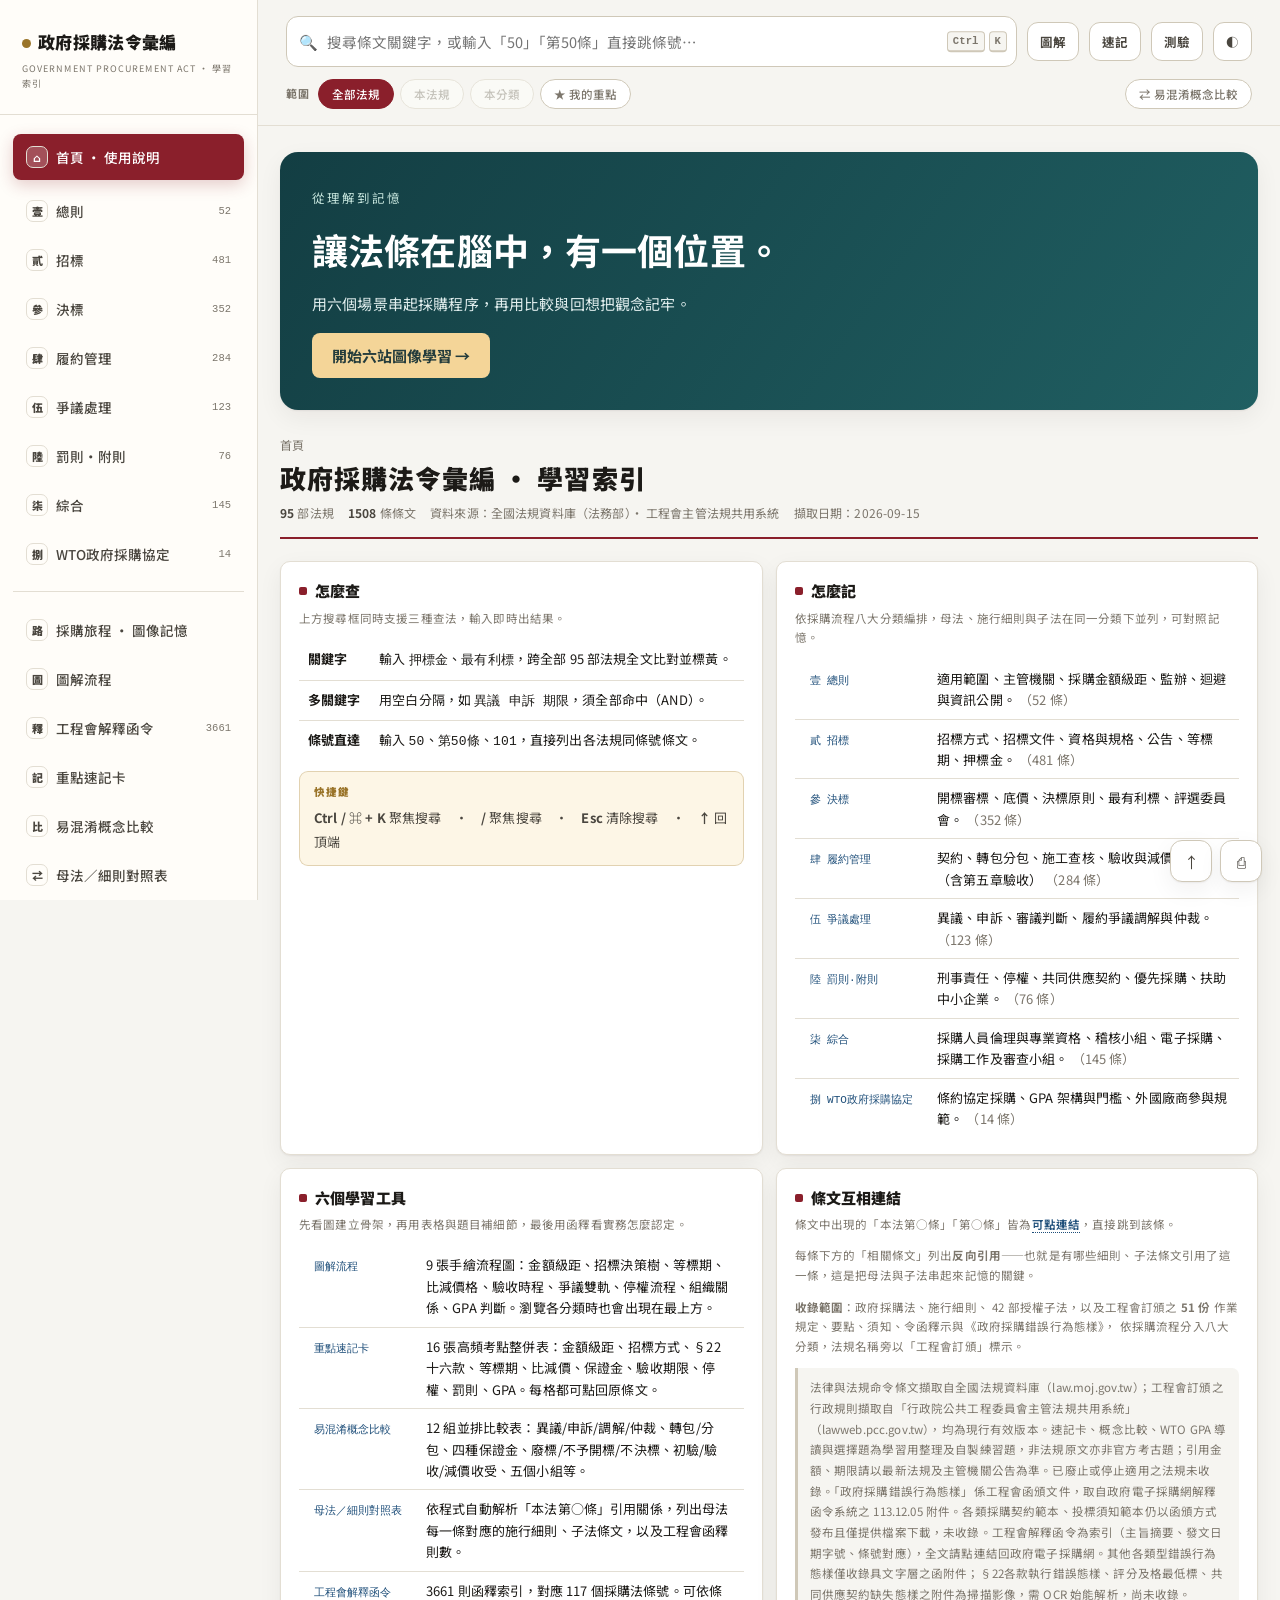
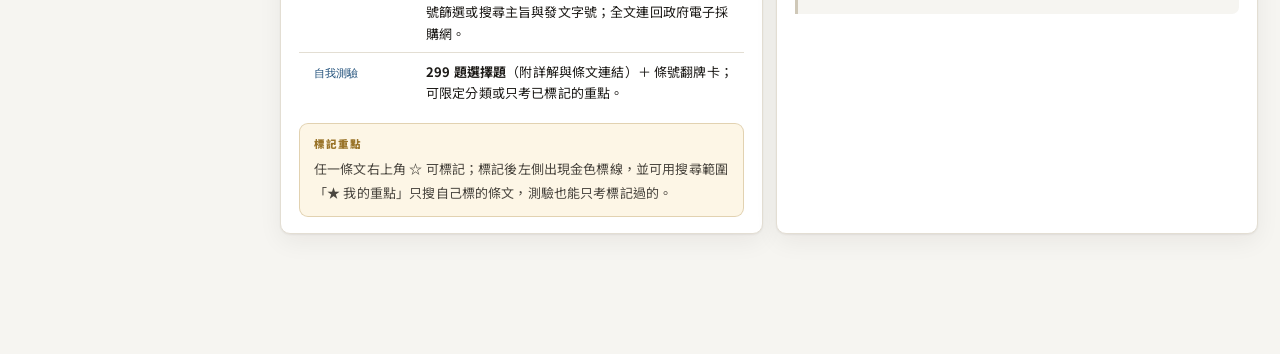
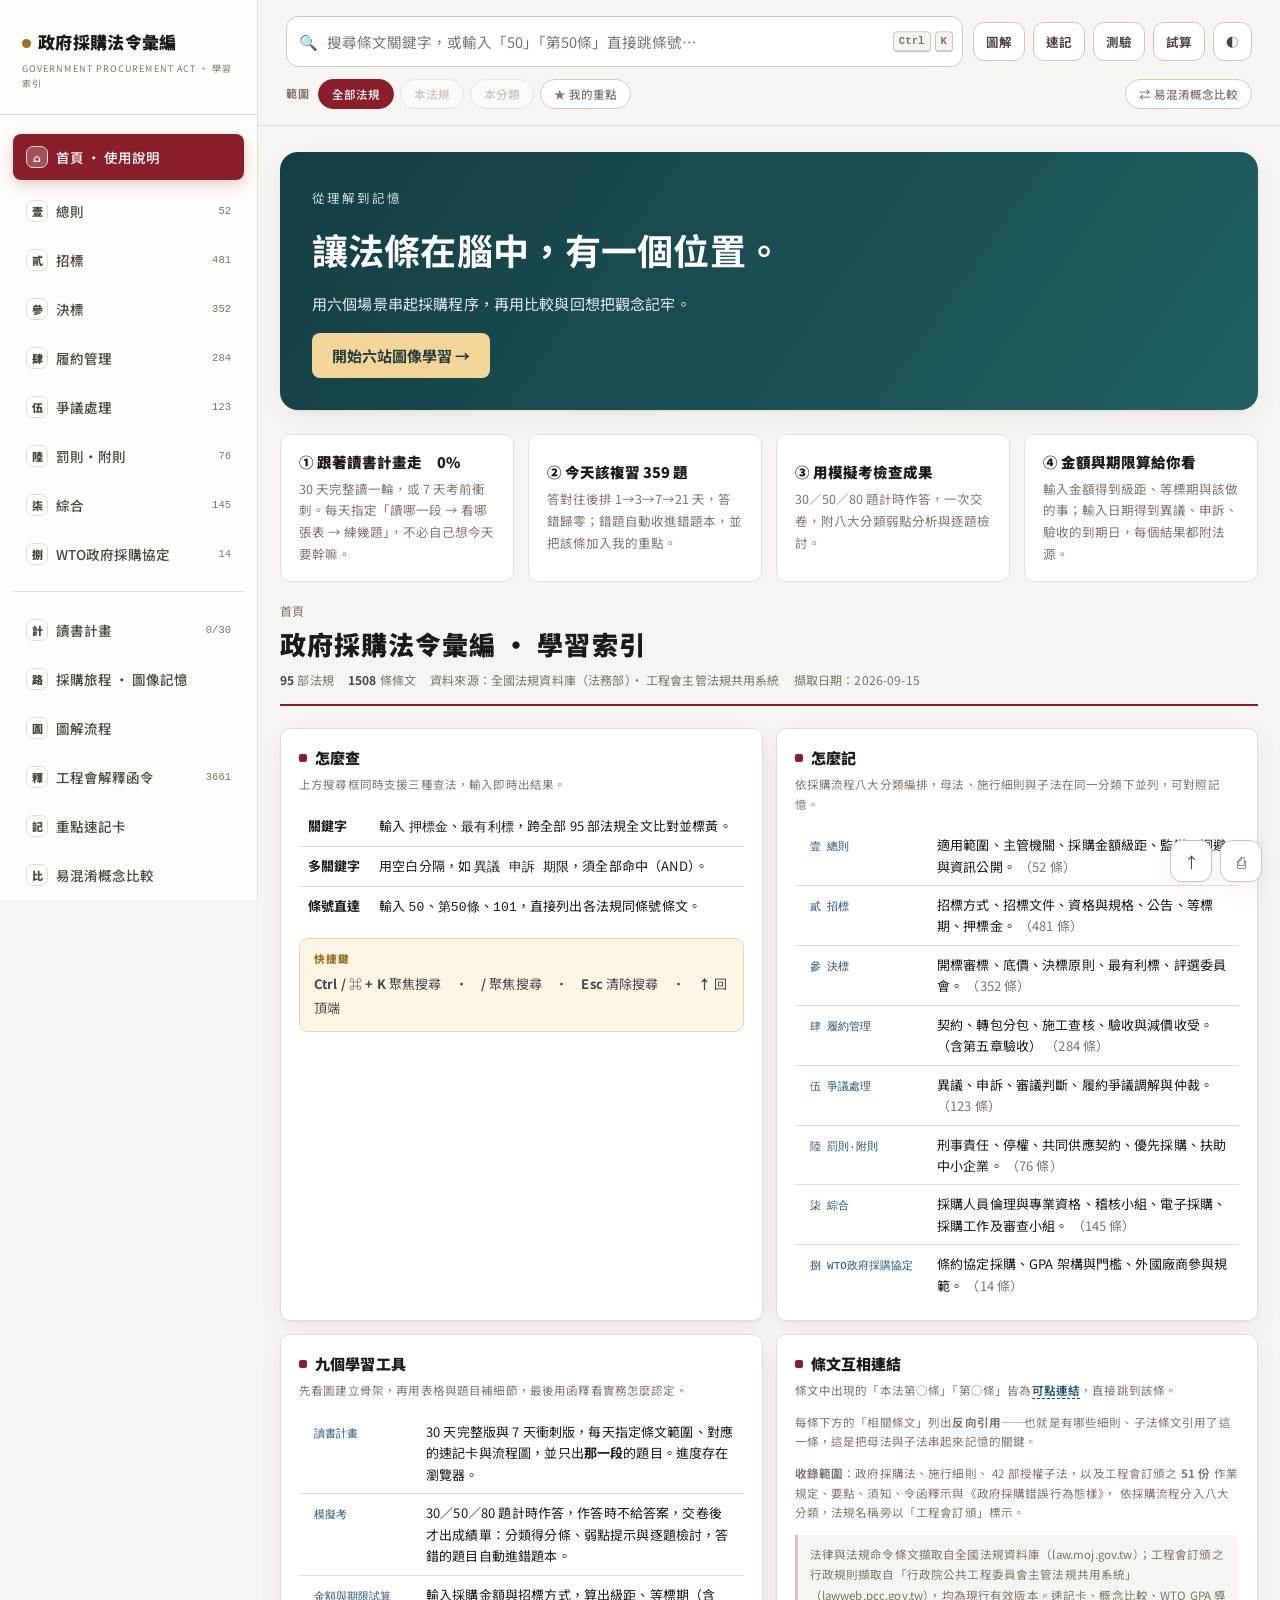
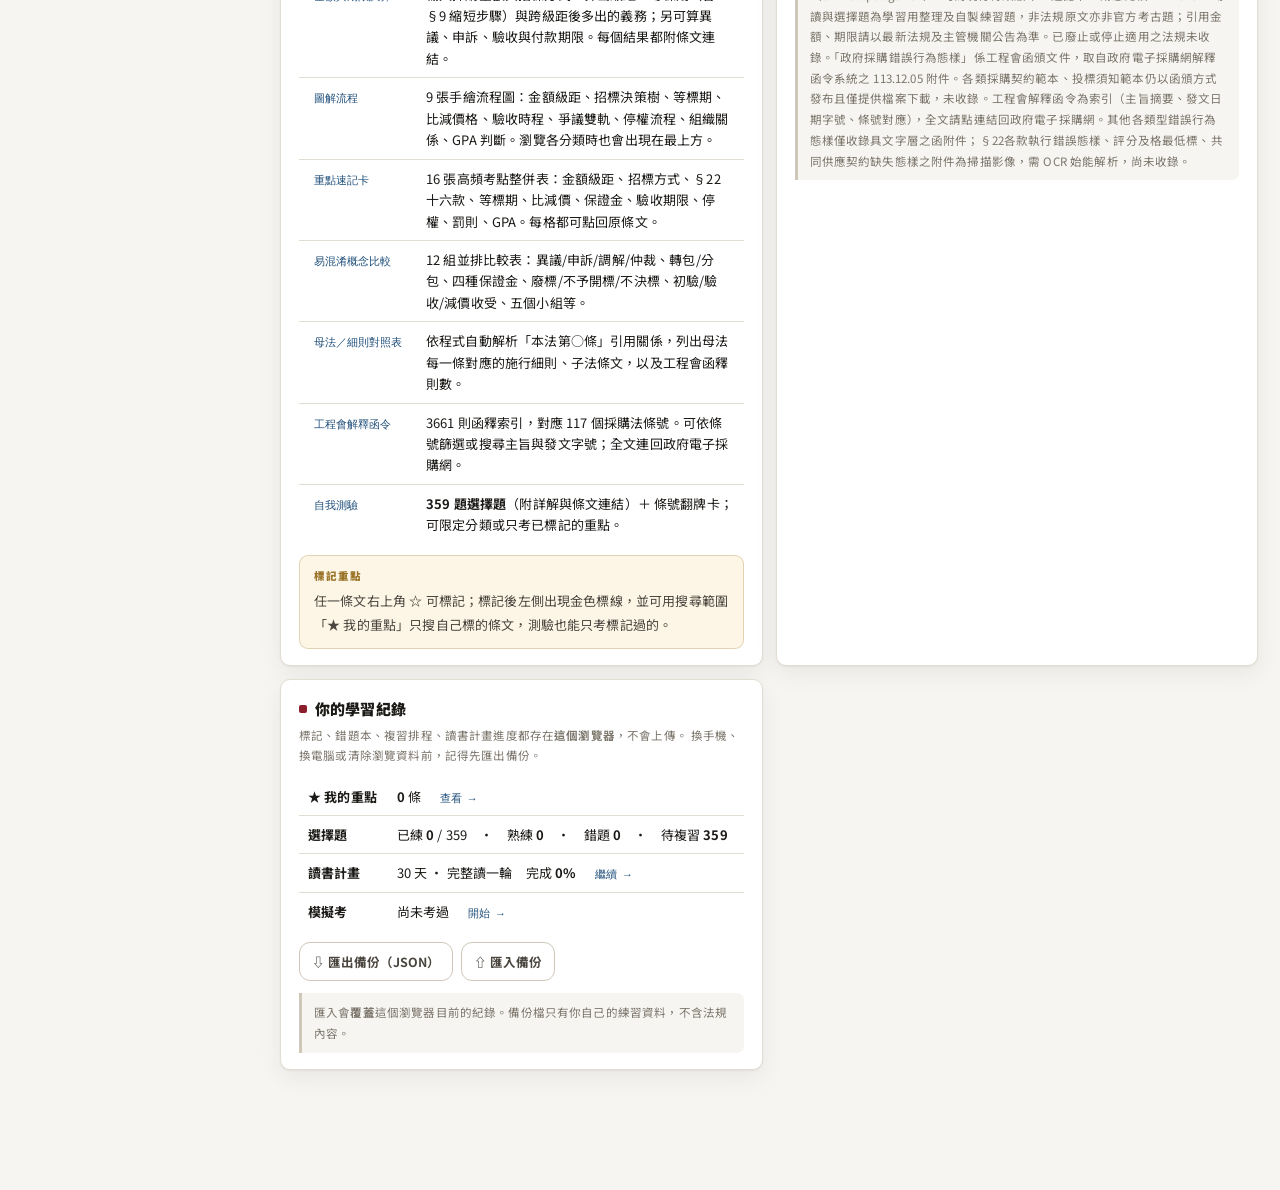
